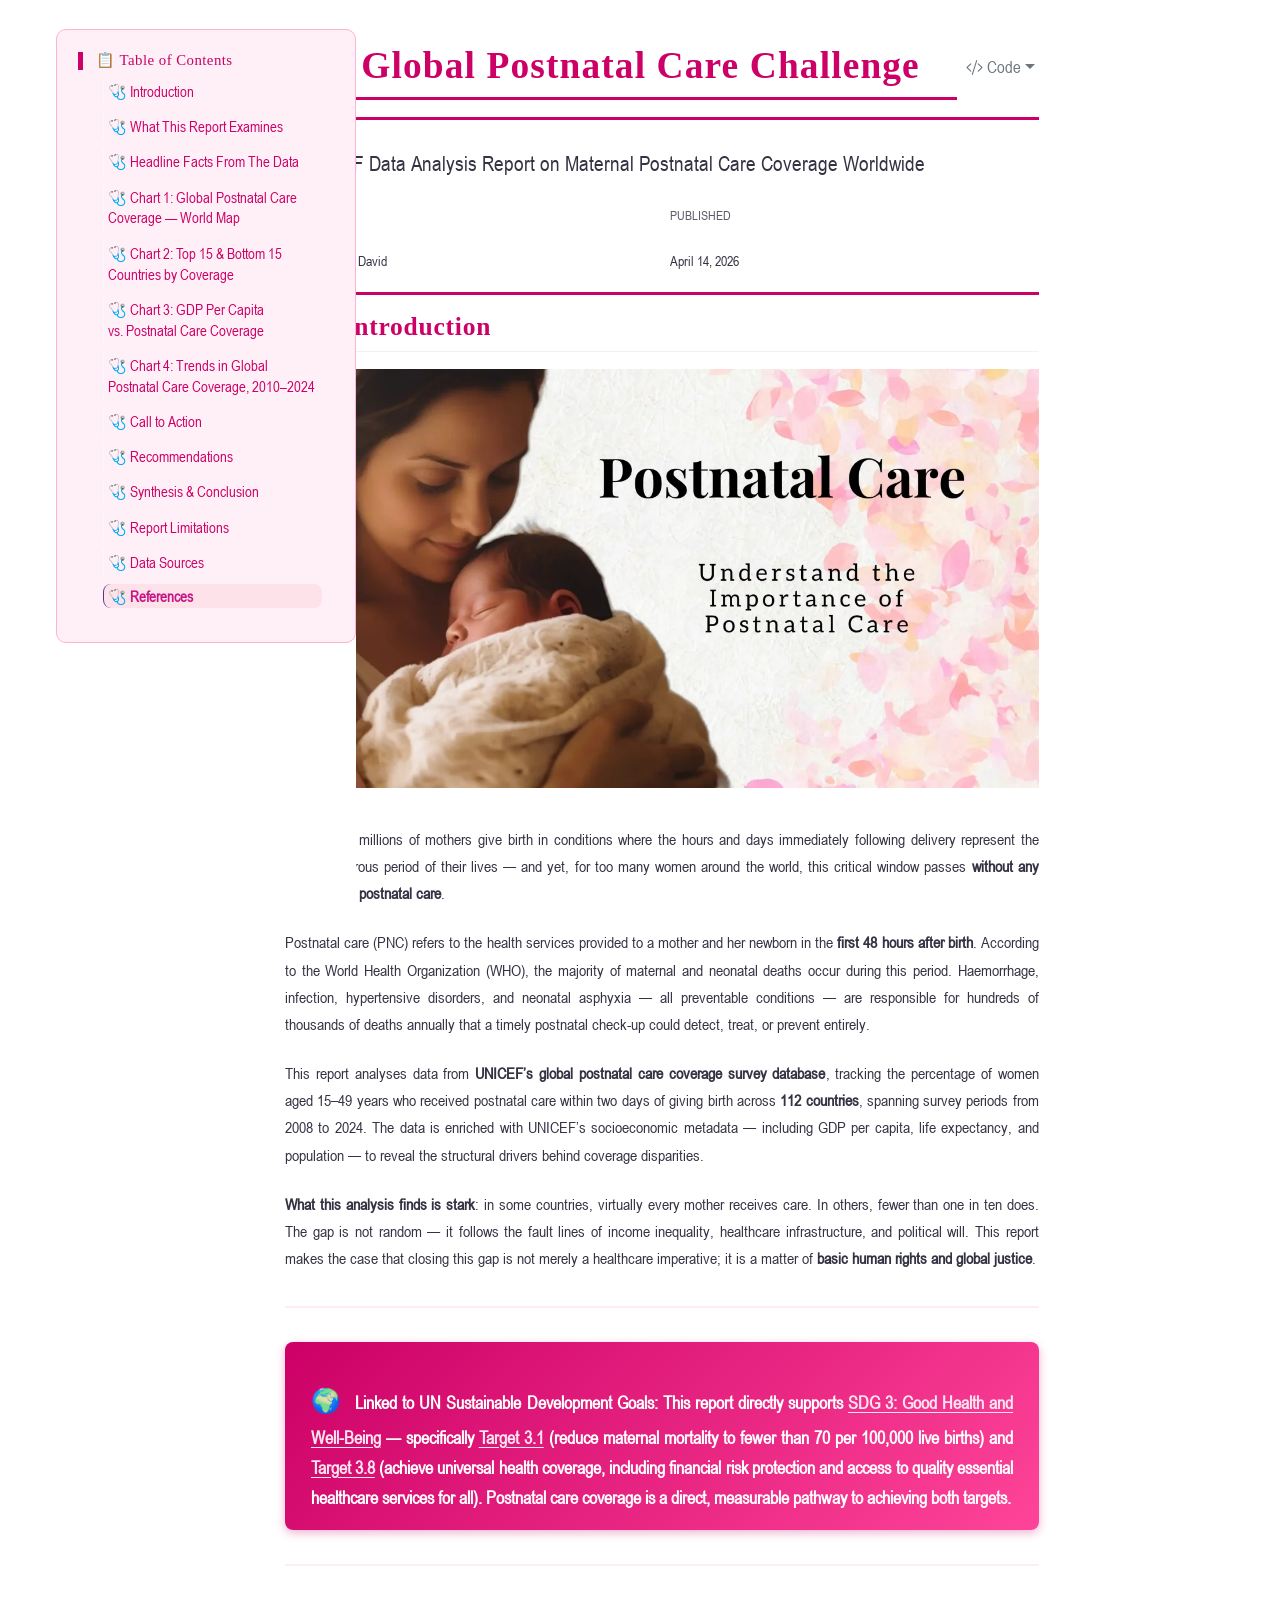
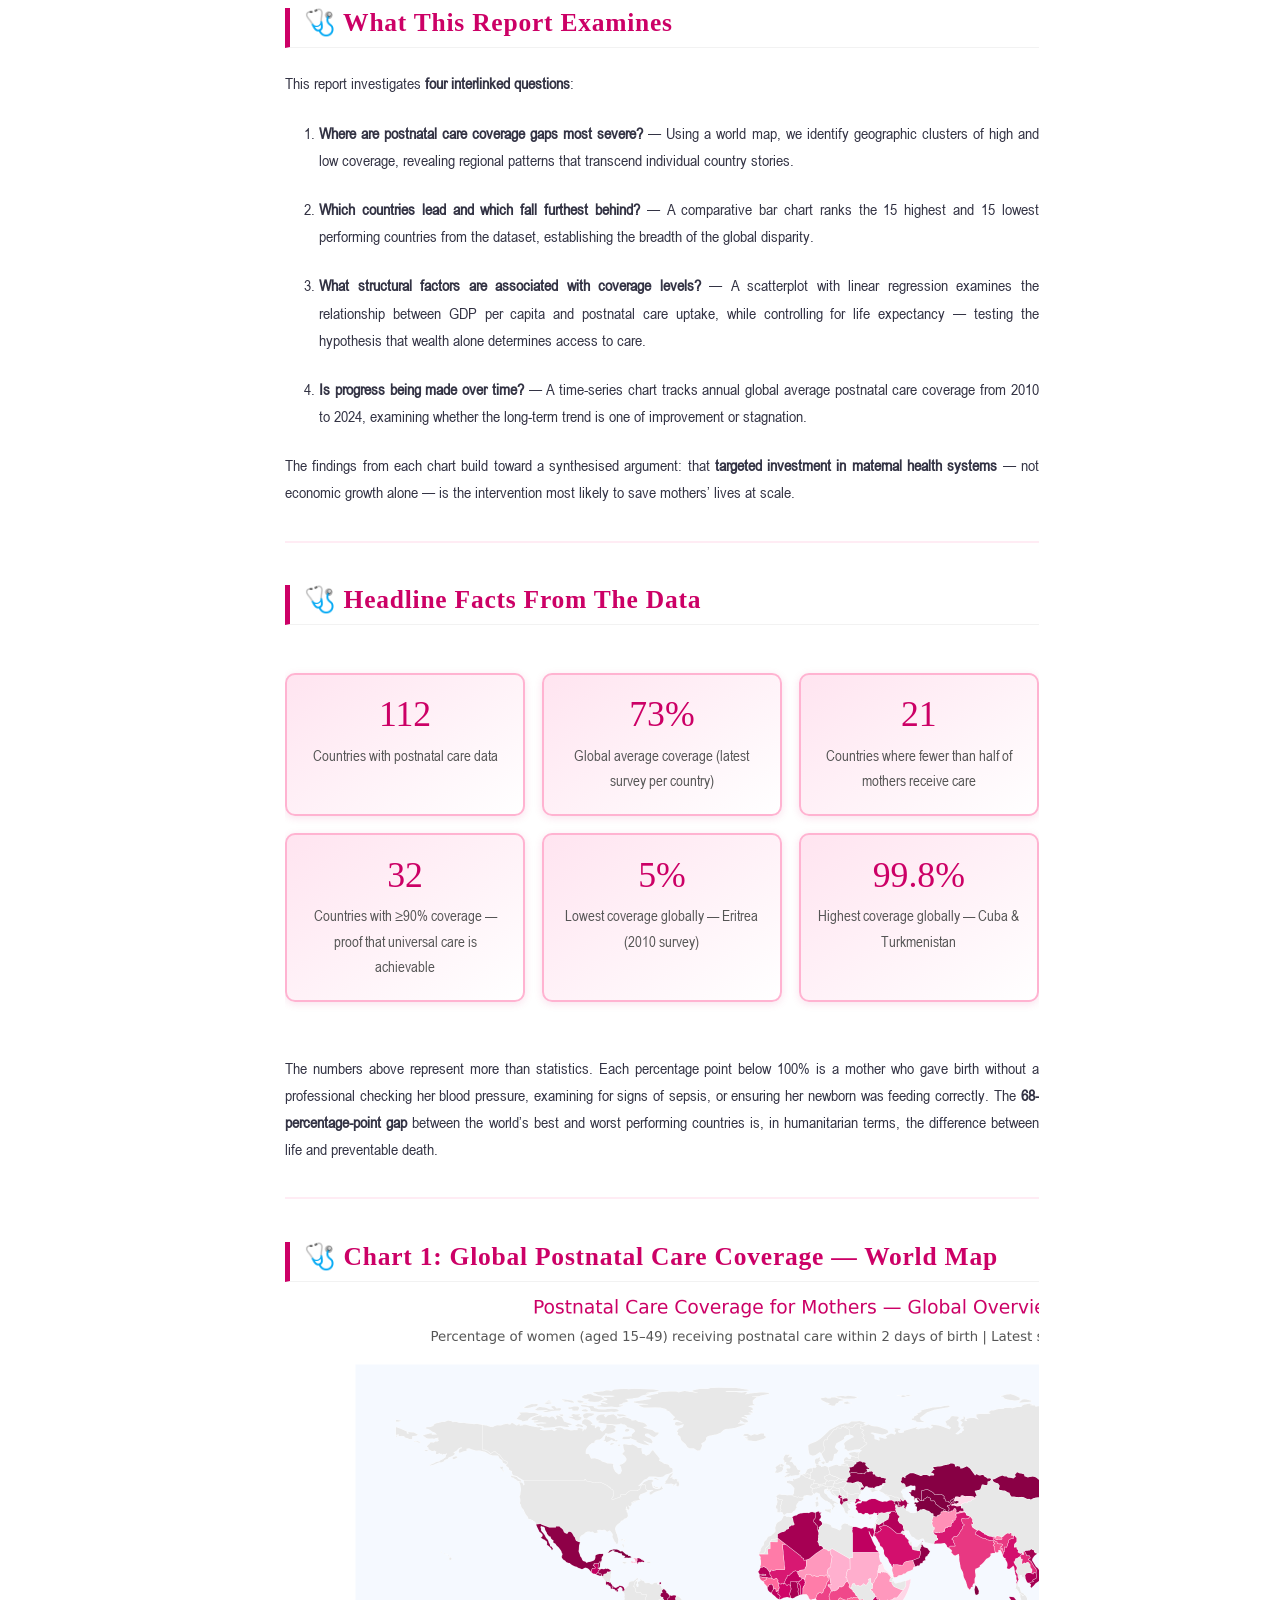
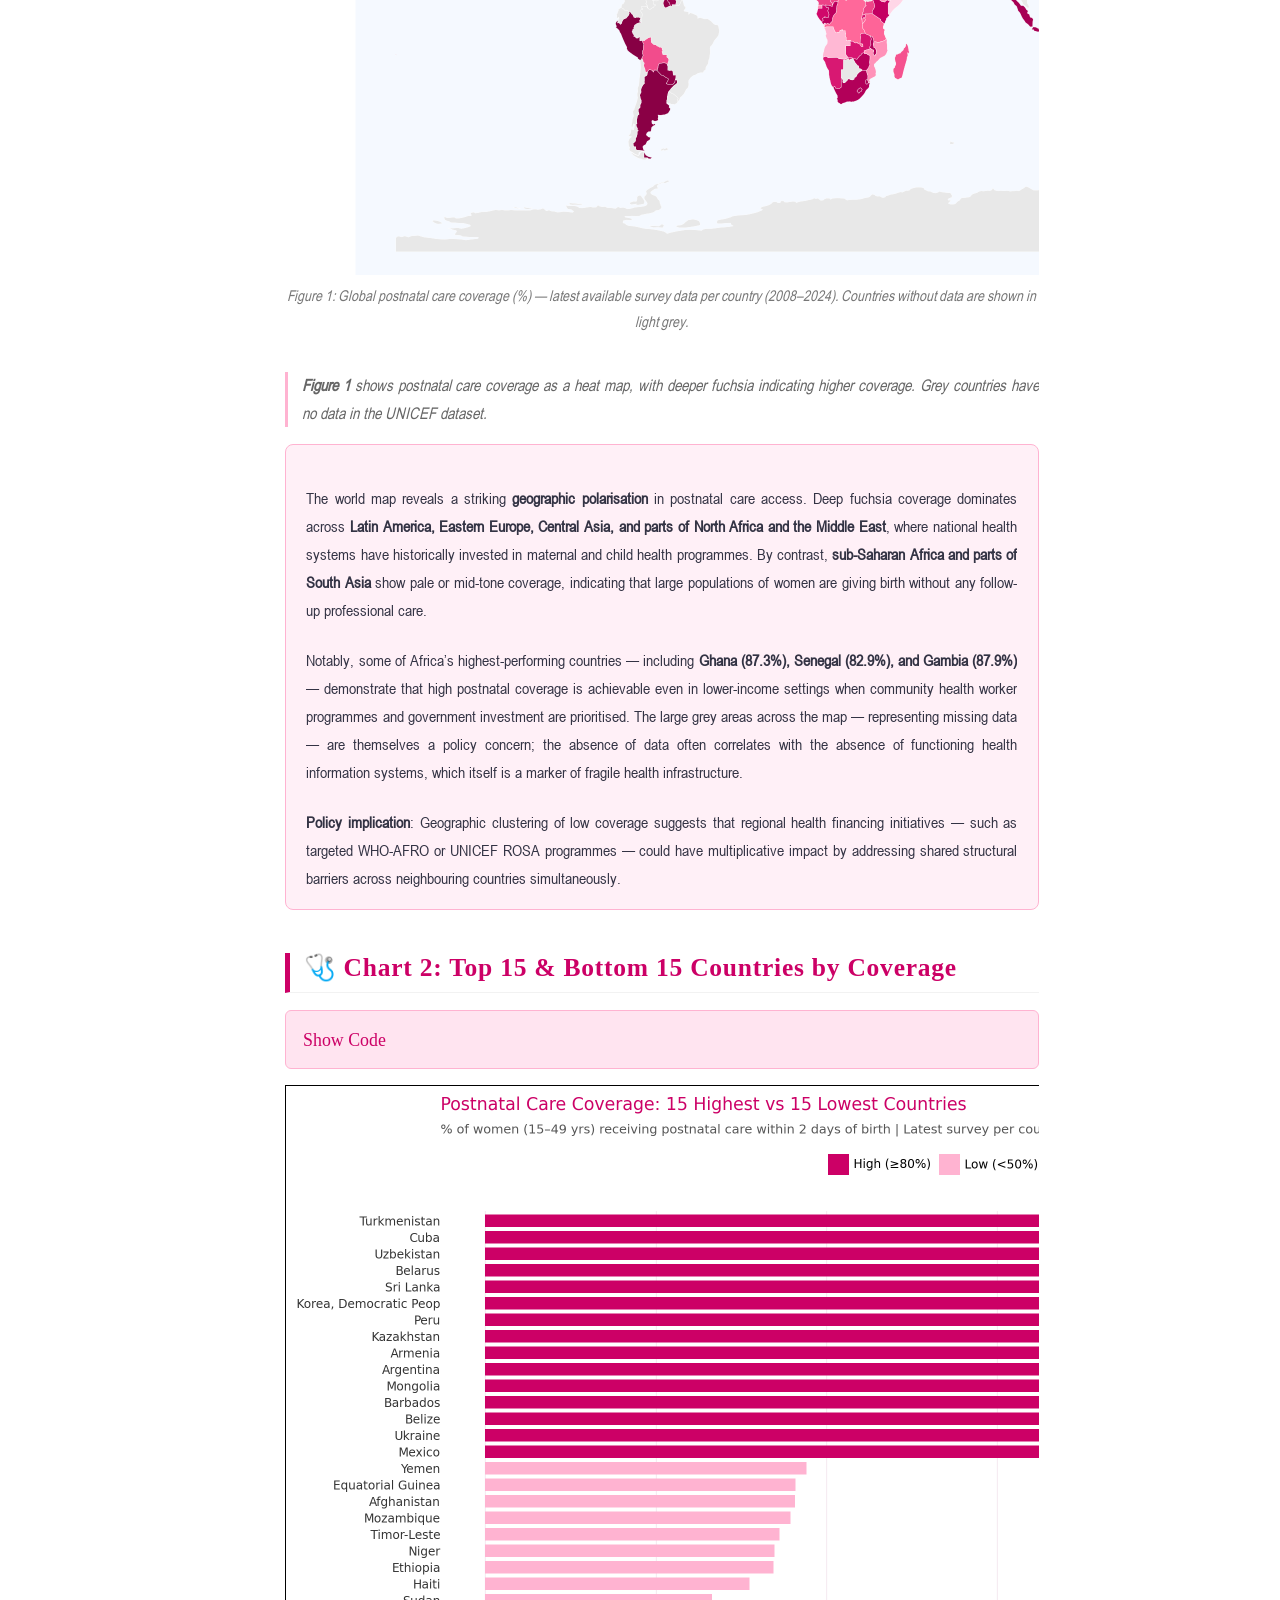
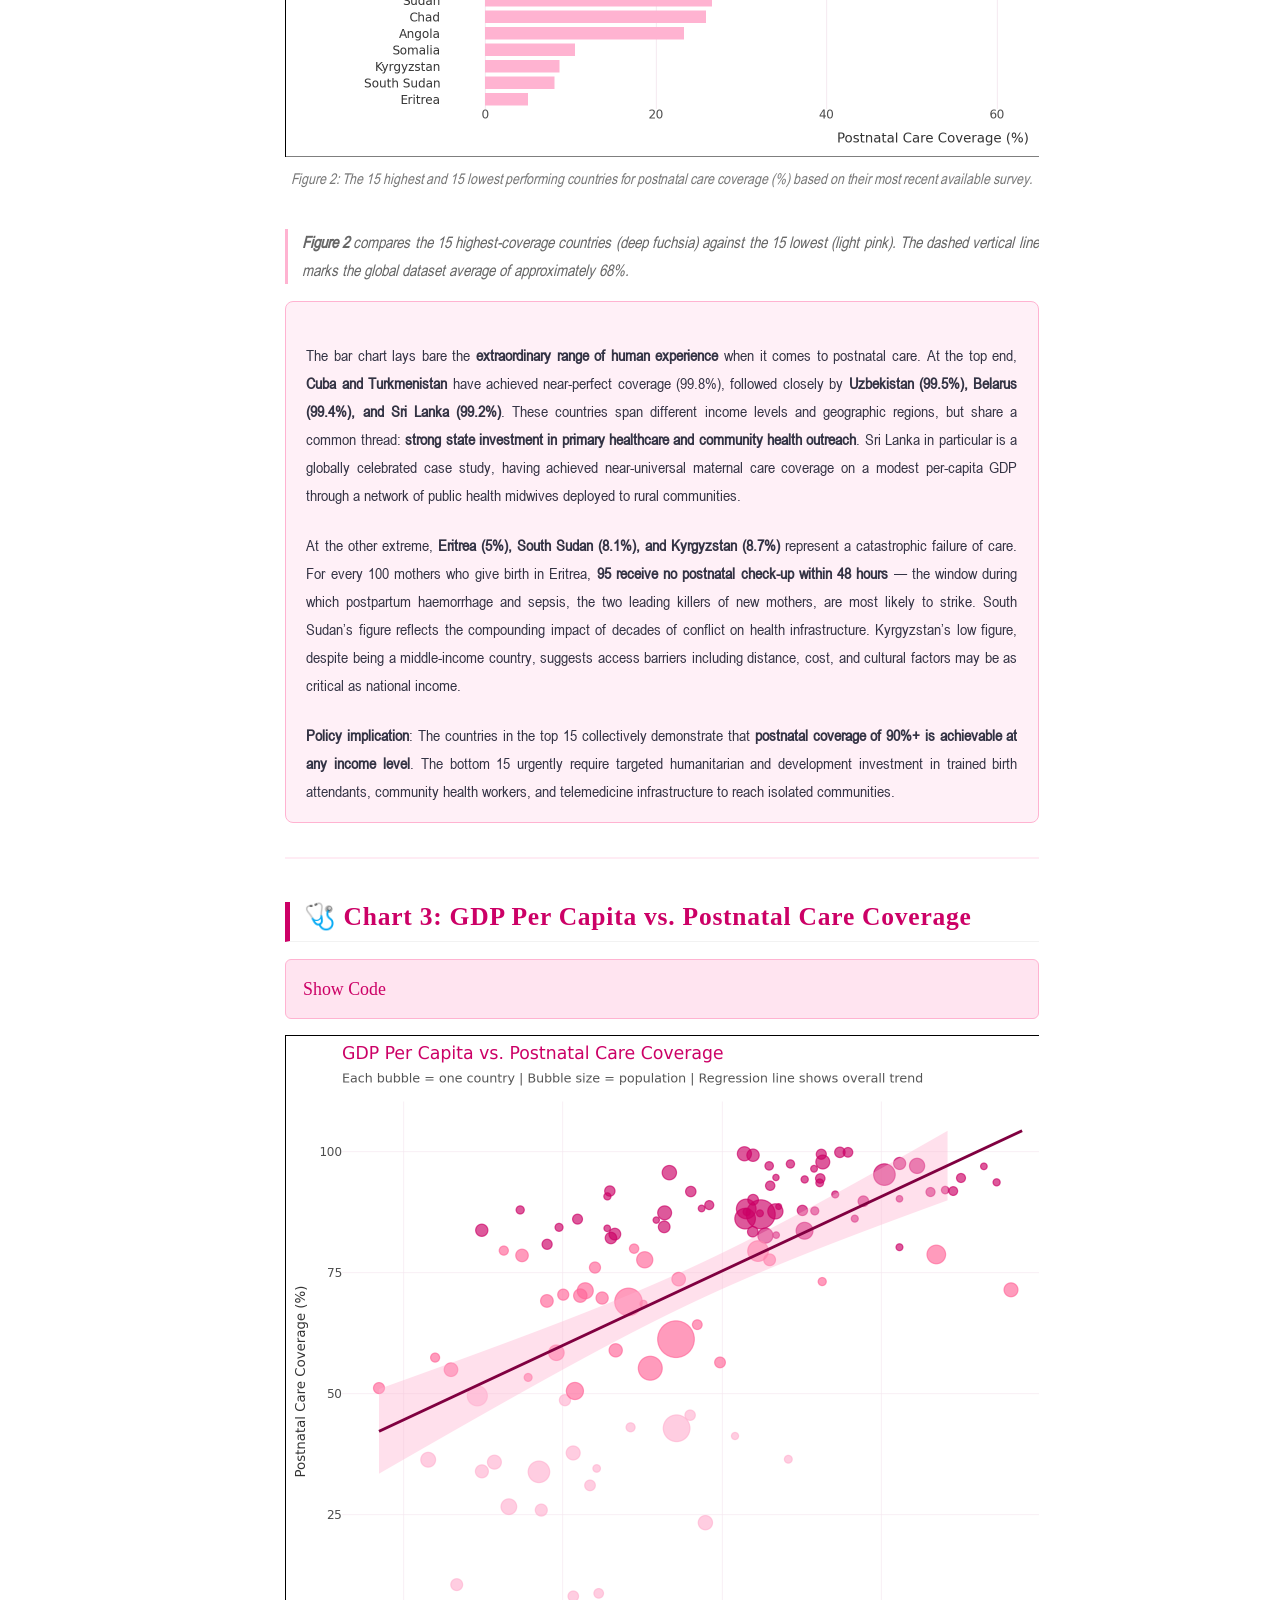
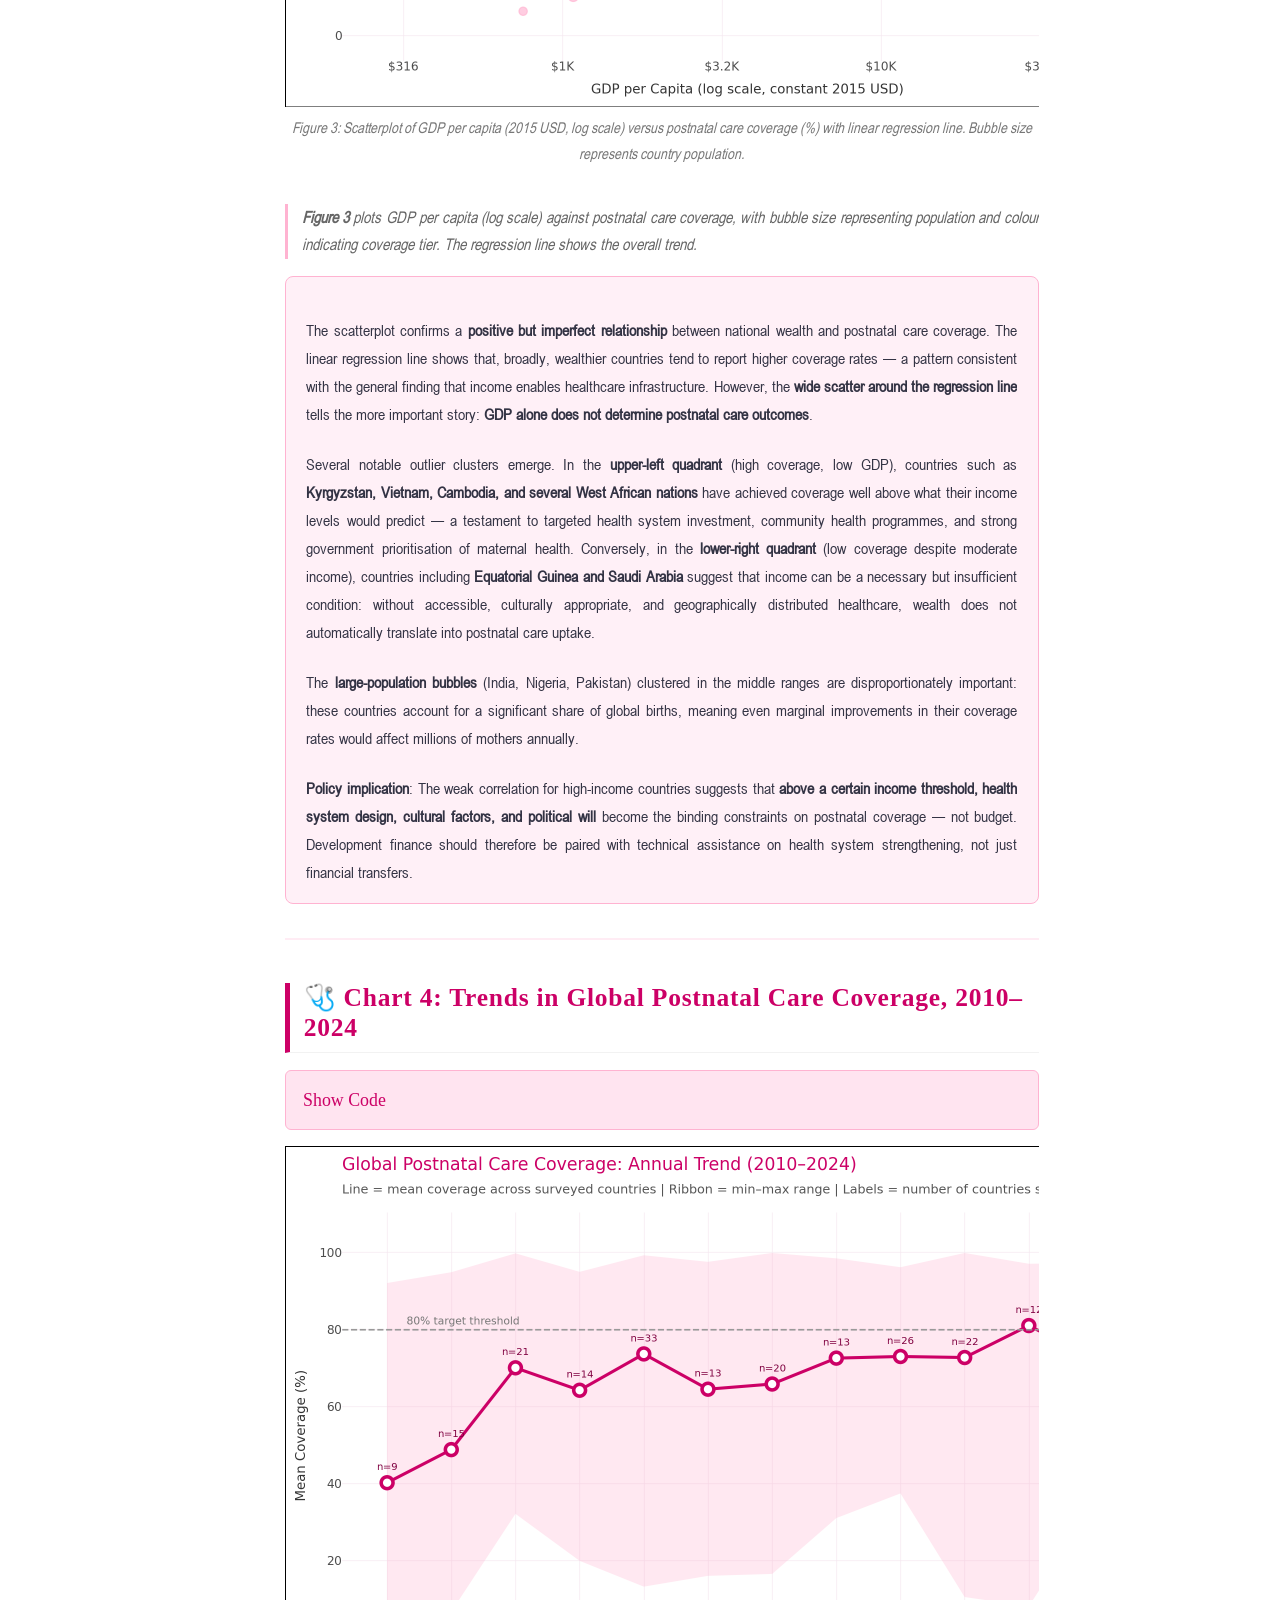
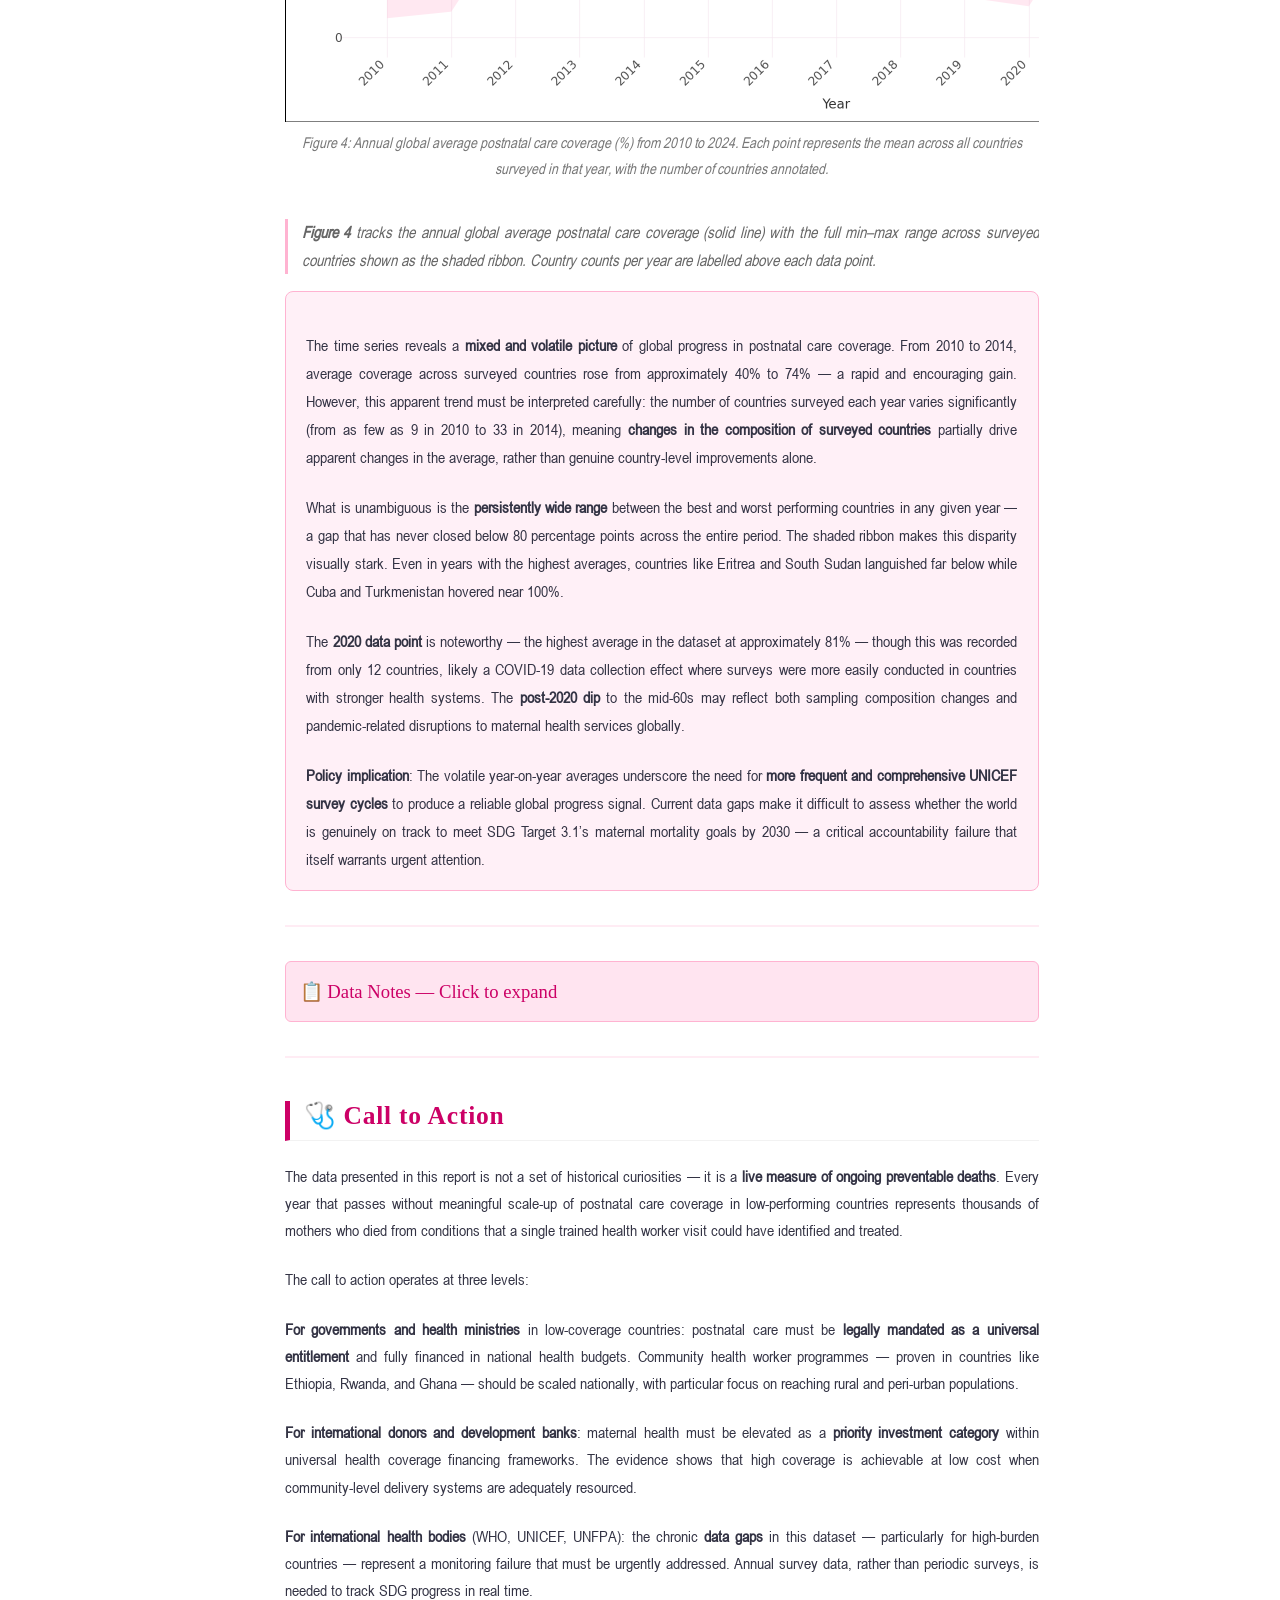
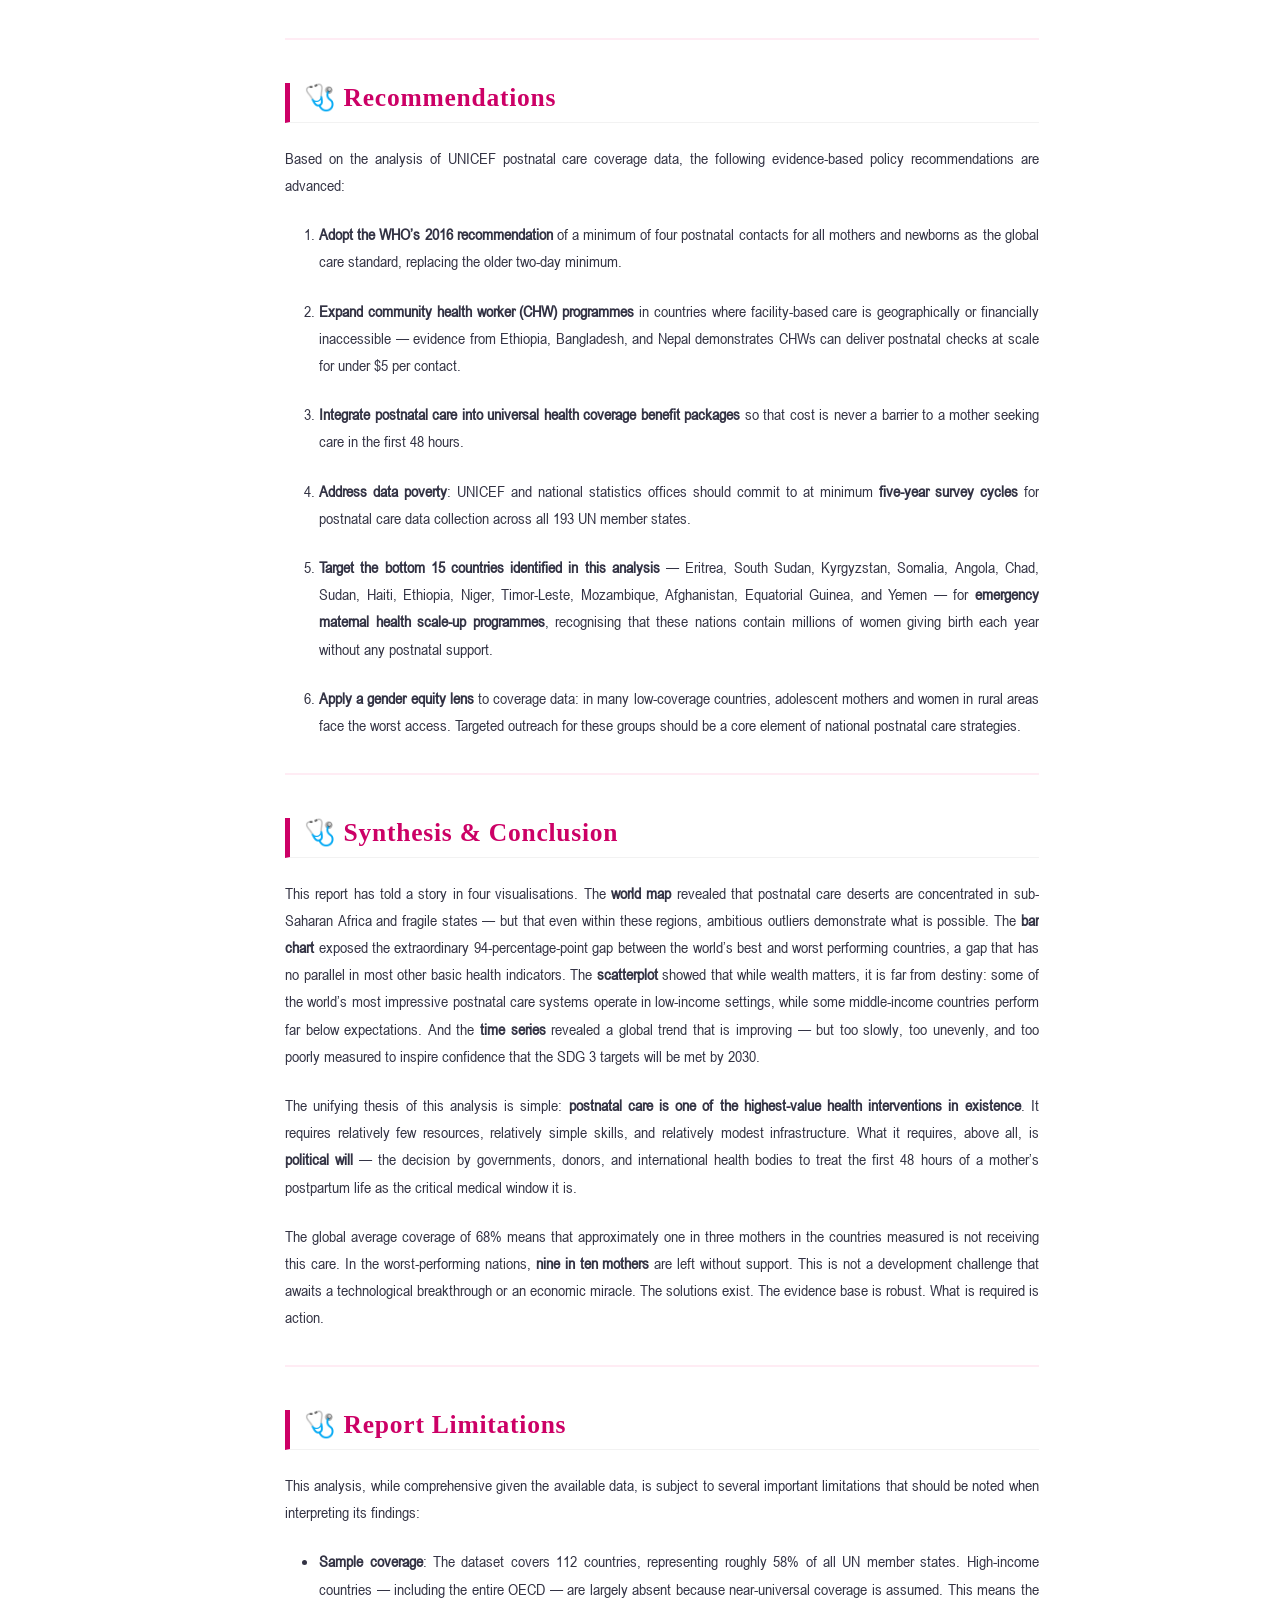
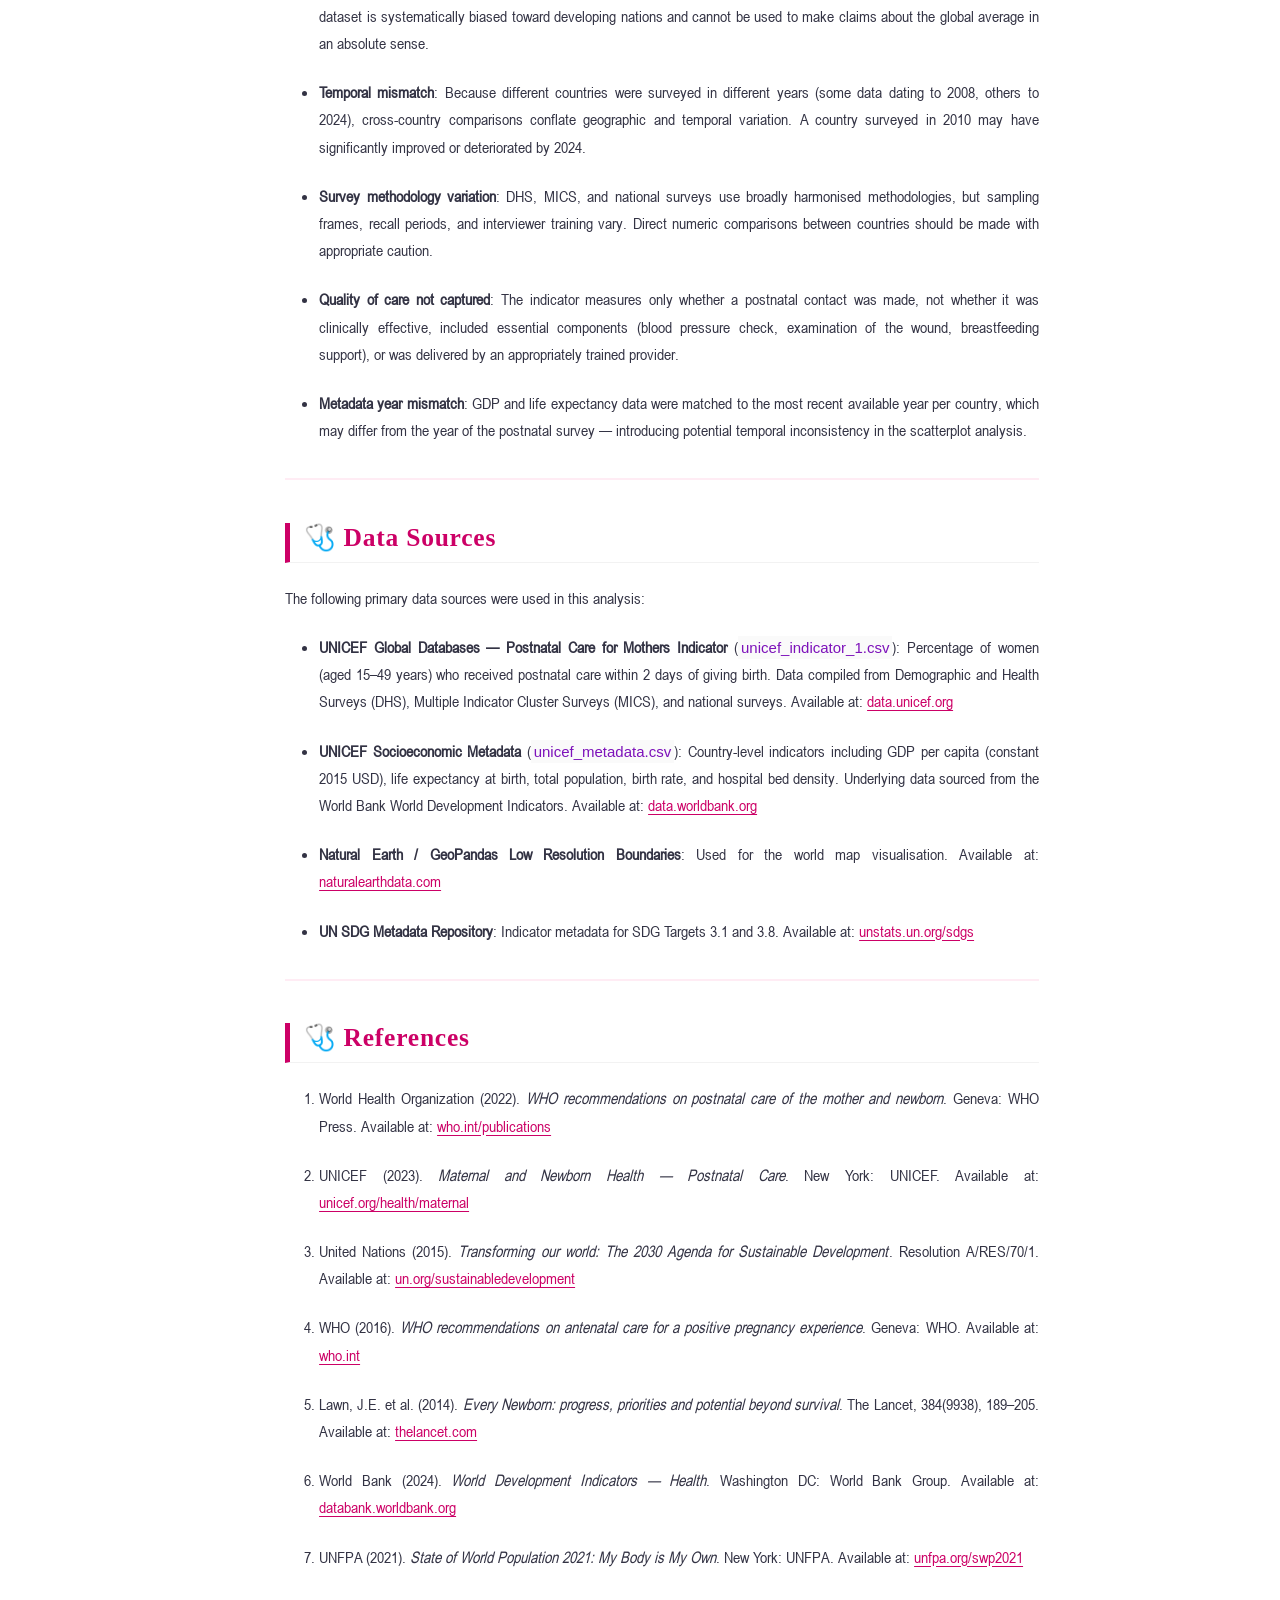
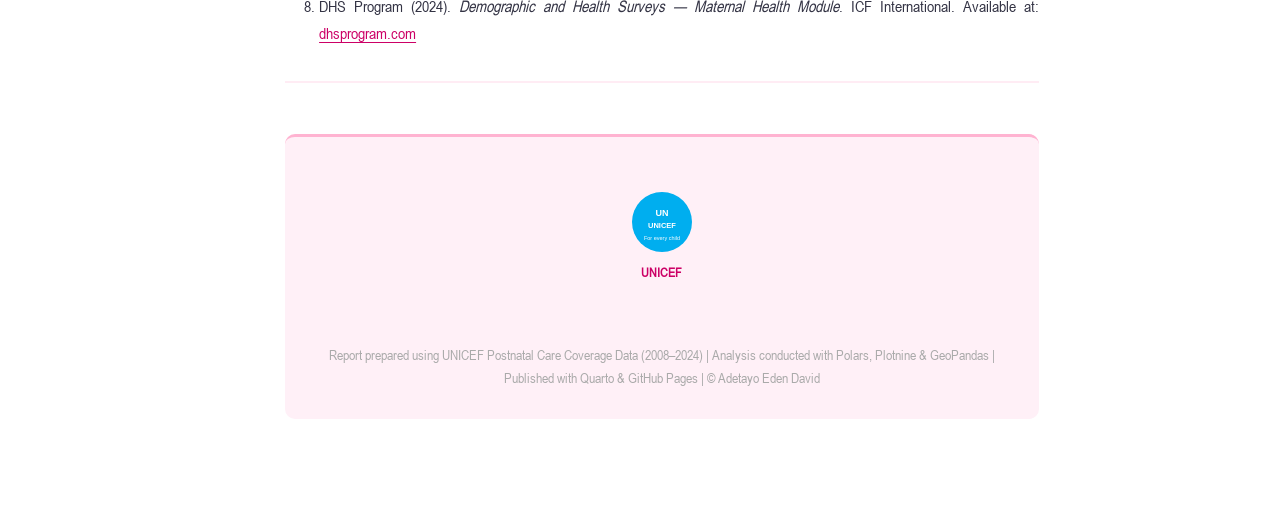
==== docs/index.html @ c19cbaff "Add files via upload" ====
<!DOCTYPE html>
<html xmlns="http://www.w3.org/1999/xhtml" lang="en" xml:lang="en"><head>

<meta charset="utf-8">
<meta name="generator" content="quarto-1.4.553">

<meta name="viewport" content="width=device-width, initial-scale=1.0, user-scalable=yes">

<meta name="author" content="Adetayo Eden David">
<meta name="dcterms.date" content="2026-04-14">

<title>The Global Postnatal Care Challenge</title>
<style>
code{white-space: pre-wrap;}
span.smallcaps{font-variant: small-caps;}
div.columns{display: flex; gap: min(4vw, 1.5em);}
div.column{flex: auto; overflow-x: auto;}
div.hanging-indent{margin-left: 1.5em; text-indent: -1.5em;}
ul.task-list{list-style: none;}
ul.task-list li input[type="checkbox"] {
width: 0.8em;
margin: 0 0.8em 0.2em -1em;  vertical-align: middle;
}

pre > code.sourceCode { white-space: pre; position: relative; }
pre > code.sourceCode > span { line-height: 1.25; }
pre > code.sourceCode > span:empty { height: 1.2em; }
.sourceCode { overflow: visible; }
code.sourceCode > span { color: inherit; text-decoration: inherit; }
div.sourceCode { margin: 1em 0; }
pre.sourceCode { margin: 0; }
@media screen {
div.sourceCode { overflow: auto; }
}
@media print {
pre > code.sourceCode { white-space: pre-wrap; }
pre > code.sourceCode > span { text-indent: -5em; padding-left: 5em; }
}
pre.numberSource code
{ counter-reset: source-line 0; }
pre.numberSource code > span
{ position: relative; left: -4em; counter-increment: source-line; }
pre.numberSource code > span > a:first-child::before
{ content: counter(source-line);
position: relative; left: -1em; text-align: right; vertical-align: baseline;
border: none; display: inline-block;
-webkit-touch-callout: none; -webkit-user-select: none;
-khtml-user-select: none; -moz-user-select: none;
-ms-user-select: none; user-select: none;
padding: 0 4px; width: 4em;
}
pre.numberSource { margin-left: 3em; padding-left: 4px; }
div.sourceCode
{ }
@media screen {
pre > code.sourceCode > span > a:first-child::before { text-decoration: underline; }
}
</style>


<script>/*! jQuery v3.5.1 | (c) JS Foundation and other contributors | jquery.org/license */
!function(e,t){"use strict";"object"==typeof module&&"object"==typeof module.exports?module.exports=e.document?t(e,!0):function(e){if(!e.document)throw new Error("jQuery requires a window with a document");return t(e)}:t(e)}("undefined"!=typeof window?window:this,function(C,e){"use strict";var t=[],r=Object.getPrototypeOf,s=t.slice,g=t.flat?function(e){return t.flat.call(e)}:function(e){return t.concat.apply([],e)},u=t.push,i=t.indexOf,n={},o=n.toString,v=n.hasOwnProperty,a=v.toString,l=a.call(Object),y={},m=function(e){return"function"==typeof e&&"number"!=typeof e.nodeType},x=function(e){return null!=e&&e===e.window},E=C.document,c={type:!0,src:!0,nonce:!0,noModule:!0};function b(e,t,n){var r,i,o=(n=n||E).createElement("script");if(o.text=e,t)for(r in c)(i=t[r]||t.getAttribute&&t.getAttribute(r))&&o.setAttribute(r,i);n.head.appendChild(o).parentNode.removeChild(o)}function w(e){return null==e?e+"":"object"==typeof e||"function"==typeof e?n[o.call(e)]||"object":typeof e}var f="3.5.1",S=function(e,t){return new S.fn.init(e,t)};function p(e){var t=!!e&&"length"in e&&e.length,n=w(e);return!m(e)&&!x(e)&&("array"===n||0===t||"number"==typeof t&&0<t&&t-1 in e)}S.fn=S.prototype={jquery:f,constructor:S,length:0,toArray:function(){return s.call(this)},get:function(e){return null==e?s.call(this):e<0?this[e+this.length]:this[e]},pushStack:function(e){var t=S.merge(this.constructor(),e);return t.prevObject=this,t},each:function(e){return S.each(this,e)},map:function(n){return this.pushStack(S.map(this,function(e,t){return n.call(e,t,e)}))},slice:function(){return this.pushStack(s.apply(this,arguments))},first:function(){return this.eq(0)},last:function(){return this.eq(-1)},even:function(){return this.pushStack(S.grep(this,function(e,t){return(t+1)%2}))},odd:function(){return this.pushStack(S.grep(this,function(e,t){return t%2}))},eq:function(e){var t=this.length,n=+e+(e<0?t:0);return this.pushStack(0<=n&&n<t?[this[n]]:[])},end:function(){return this.prevObject||this.constructor()},push:u,sort:t.sort,splice:t.splice},S.extend=S.fn.extend=function(){var e,t,n,r,i,o,a=arguments[0]||{},s=1,u=arguments.length,l=!1;for("boolean"==typeof a&&(l=a,a=arguments[s]||{},s++),"object"==typeof a||m(a)||(a={}),s===u&&(a=this,s--);s<u;s++)if(null!=(e=arguments[s]))for(t in e)r=e[t],"__proto__"!==t&&a!==r&&(l&&r&&(S.isPlainObject(r)||(i=Array.isArray(r)))?(n=a[t],o=i&&!Array.isArray(n)?[]:i||S.isPlainObject(n)?n:{},i=!1,a[t]=S.extend(l,o,r)):void 0!==r&&(a[t]=r));return a},S.extend({expando:"jQuery"+(f+Math.random()).replace(/\D/g,""),isReady:!0,error:function(e){throw new Error(e)},noop:function(){},isPlainObject:function(e){var t,n;return!(!e||"[object Object]"!==o.call(e))&&(!(t=r(e))||"function"==typeof(n=v.call(t,"constructor")&&t.constructor)&&a.call(n)===l)},isEmptyObject:function(e){var t;for(t in e)return!1;return!0},globalEval:function(e,t,n){b(e,{nonce:t&&t.nonce},n)},each:function(e,t){var n,r=0;if(p(e)){for(n=e.length;r<n;r++)if(!1===t.call(e[r],r,e[r]))break}else for(r in e)if(!1===t.call(e[r],r,e[r]))break;return e},makeArray:function(e,t){var n=t||[];return null!=e&&(p(Object(e))?S.merge(n,"string"==typeof e?[e]:e):u.call(n,e)),n},inArray:function(e,t,n){return null==t?-1:i.call(t,e,n)},merge:function(e,t){for(var n=+t.length,r=0,i=e.length;r<n;r++)e[i++]=t[r];return e.length=i,e},grep:function(e,t,n){for(var r=[],i=0,o=e.length,a=!n;i<o;i++)!t(e[i],i)!==a&&r.push(e[i]);return r},map:function(e,t,n){var r,i,o=0,a=[];if(p(e))for(r=e.length;o<r;o++)null!=(i=t(e[o],o,n))&&a.push(i);else for(o in e)null!=(i=t(e[o],o,n))&&a.push(i);return g(a)},guid:1,support:y}),"function"==typeof Symbol&&(S.fn[Symbol.iterator]=t[Symbol.iterator]),S.each("Boolean Number String Function Array Date RegExp Object Error Symbol".split(" "),function(e,t){n["[object "+t+"]"]=t.toLowerCase()});var d=function(n){var e,d,b,o,i,h,f,g,w,u,l,T,C,a,E,v,s,c,y,S="sizzle"+1*new Date,p=n.document,k=0,r=0,m=ue(),x=ue(),A=ue(),N=ue(),D=function(e,t){return e===t&&(l=!0),0},j={}.hasOwnProperty,t=[],q=t.pop,L=t.push,H=t.push,O=t.slice,P=function(e,t){for(var n=0,r=e.length;n<r;n++)if(e[n]===t)return n;return-1},R="checked|selected|async|autofocus|autoplay|controls|defer|disabled|hidden|ismap|loop|multiple|open|readonly|required|scoped",M="[\\x20\\t\\r\\n\\f]",I="(?:\\\\[\\da-fA-F]{1,6}"+M+"?|\\\\[^\\r\\n\\f]|[\\w-]|[^\0-\\x7f])+",W="\\["+M+"*("+I+")(?:"+M+"*([*^$|!~]?=)"+M+"*(?:'((?:\\\\.|[^\\\\'])*)'|\"((?:\\\\.|[^\\\\\"])*)\"|("+I+"))|)"+M+"*\\]",F=":("+I+")(?:\\((('((?:\\\\.|[^\\\\'])*)'|\"((?:\\\\.|[^\\\\\"])*)\")|((?:\\\\.|[^\\\\()[\\]]|"+W+")*)|.*)\\)|)",B=new RegExp(M+"+","g"),$=new RegExp("^"+M+"+|((?:^|[^\\\\])(?:\\\\.)*)"+M+"+$","g"),_=new RegExp("^"+M+"*,"+M+"*"),z=new RegExp("^"+M+"*([>+~]|"+M+")"+M+"*"),U=new RegExp(M+"|>"),X=new RegExp(F),V=new RegExp("^"+I+"$"),G={ID:new RegExp("^#("+I+")"),CLASS:new RegExp("^\\.("+I+")"),TAG:new RegExp("^("+I+"|[*])"),ATTR:new RegExp("^"+W),PSEUDO:new RegExp("^"+F),CHILD:new RegExp("^:(only|first|last|nth|nth-last)-(child|of-type)(?:\\("+M+"*(even|odd|(([+-]|)(\\d*)n|)"+M+"*(?:([+-]|)"+M+"*(\\d+)|))"+M+"*\\)|)","i"),bool:new RegExp("^(?:"+R+")$","i"),needsContext:new RegExp("^"+M+"*[>+~]|:(even|odd|eq|gt|lt|nth|first|last)(?:\\("+M+"*((?:-\\d)?\\d*)"+M+"*\\)|)(?=[^-]|$)","i")},Y=/HTML$/i,Q=/^(?:input|select|textarea|button)$/i,J=/^h\d$/i,K=/^[^{]+\{\s*\[native \w/,Z=/^(?:#([\w-]+)|(\w+)|\.([\w-]+))$/,ee=/[+~]/,te=new RegExp("\\\\[\\da-fA-F]{1,6}"+M+"?|\\\\([^\\r\\n\\f])","g"),ne=function(e,t){var n="0x"+e.slice(1)-65536;return t||(n<0?String.fromCharCode(n+65536):String.fromCharCode(n>>10|55296,1023&n|56320))},re=/([\0-\x1f\x7f]|^-?\d)|^-$|[^\0-\x1f\x7f-\uFFFF\w-]/g,ie=function(e,t){return t?"\0"===e?"\ufffd":e.slice(0,-1)+"\\"+e.charCodeAt(e.length-1).toString(16)+" ":"\\"+e},oe=function(){T()},ae=be(function(e){return!0===e.disabled&&"fieldset"===e.nodeName.toLowerCase()},{dir:"parentNode",next:"legend"});try{H.apply(t=O.call(p.childNodes),p.childNodes),t[p.childNodes.length].nodeType}catch(e){H={apply:t.length?function(e,t){L.apply(e,O.call(t))}:function(e,t){var n=e.length,r=0;while(e[n++]=t[r++]);e.length=n-1}}}function se(t,e,n,r){var i,o,a,s,u,l,c,f=e&&e.ownerDocument,p=e?e.nodeType:9;if(n=n||[],"string"!=typeof t||!t||1!==p&&9!==p&&11!==p)return n;if(!r&&(T(e),e=e||C,E)){if(11!==p&&(u=Z.exec(t)))if(i=u[1]){if(9===p){if(!(a=e.getElementById(i)))return n;if(a.id===i)return n.push(a),n}else if(f&&(a=f.getElementById(i))&&y(e,a)&&a.id===i)return n.push(a),n}else{if(u[2])return H.apply(n,e.getElementsByTagName(t)),n;if((i=u[3])&&d.getElementsByClassName&&e.getElementsByClassName)return H.apply(n,e.getElementsByClassName(i)),n}if(d.qsa&&!N[t+" "]&&(!v||!v.test(t))&&(1!==p||"object"!==e.nodeName.toLowerCase())){if(c=t,f=e,1===p&&(U.test(t)||z.test(t))){(f=ee.test(t)&&ye(e.parentNode)||e)===e&&d.scope||((s=e.getAttribute("id"))?s=s.replace(re,ie):e.setAttribute("id",s=S)),o=(l=h(t)).length;while(o--)l[o]=(s?"#"+s:":scope")+" "+xe(l[o]);c=l.join(",")}try{return H.apply(n,f.querySelectorAll(c)),n}catch(e){N(t,!0)}finally{s===S&&e.removeAttribute("id")}}}return g(t.replace($,"$1"),e,n,r)}function ue(){var r=[];return function e(t,n){return r.push(t+" ")>b.cacheLength&&delete e[r.shift()],e[t+" "]=n}}function le(e){return e[S]=!0,e}function ce(e){var t=C.createElement("fieldset");try{return!!e(t)}catch(e){return!1}finally{t.parentNode&&t.parentNode.removeChild(t),t=null}}function fe(e,t){var n=e.split("|"),r=n.length;while(r--)b.attrHandle[n[r]]=t}function pe(e,t){var n=t&&e,r=n&&1===e.nodeType&&1===t.nodeType&&e.sourceIndex-t.sourceIndex;if(r)return r;if(n)while(n=n.nextSibling)if(n===t)return-1;return e?1:-1}function de(t){return function(e){return"input"===e.nodeName.toLowerCase()&&e.type===t}}function he(n){return function(e){var t=e.nodeName.toLowerCase();return("input"===t||"button"===t)&&e.type===n}}function ge(t){return function(e){return"form"in e?e.parentNode&&!1===e.disabled?"label"in e?"label"in e.parentNode?e.parentNode.disabled===t:e.disabled===t:e.isDisabled===t||e.isDisabled!==!t&&ae(e)===t:e.disabled===t:"label"in e&&e.disabled===t}}function ve(a){return le(function(o){return o=+o,le(function(e,t){var n,r=a([],e.length,o),i=r.length;while(i--)e[n=r[i]]&&(e[n]=!(t[n]=e[n]))})})}function ye(e){return e&&"undefined"!=typeof e.getElementsByTagName&&e}for(e in d=se.support={},i=se.isXML=function(e){var t=e.namespaceURI,n=(e.ownerDocument||e).documentElement;return!Y.test(t||n&&n.nodeName||"HTML")},T=se.setDocument=function(e){var t,n,r=e?e.ownerDocument||e:p;return r!=C&&9===r.nodeType&&r.documentElement&&(a=(C=r).documentElement,E=!i(C),p!=C&&(n=C.defaultView)&&n.top!==n&&(n.addEventListener?n.addEventListener("unload",oe,!1):n.attachEvent&&n.attachEvent("onunload",oe)),d.scope=ce(function(e){return a.appendChild(e).appendChild(C.createElement("div")),"undefined"!=typeof e.querySelectorAll&&!e.querySelectorAll(":scope fieldset div").length}),d.attributes=ce(function(e){return e.className="i",!e.getAttribute("className")}),d.getElementsByTagName=ce(function(e){return e.appendChild(C.createComment("")),!e.getElementsByTagName("*").length}),d.getElementsByClassName=K.test(C.getElementsByClassName),d.getById=ce(function(e){return a.appendChild(e).id=S,!C.getElementsByName||!C.getElementsByName(S).length}),d.getById?(b.filter.ID=function(e){var t=e.replace(te,ne);return function(e){return e.getAttribute("id")===t}},b.find.ID=function(e,t){if("undefined"!=typeof t.getElementById&&E){var n=t.getElementById(e);return n?[n]:[]}}):(b.filter.ID=function(e){var n=e.replace(te,ne);return function(e){var t="undefined"!=typeof e.getAttributeNode&&e.getAttributeNode("id");return t&&t.value===n}},b.find.ID=function(e,t){if("undefined"!=typeof t.getElementById&&E){var n,r,i,o=t.getElementById(e);if(o){if((n=o.getAttributeNode("id"))&&n.value===e)return[o];i=t.getElementsByName(e),r=0;while(o=i[r++])if((n=o.getAttributeNode("id"))&&n.value===e)return[o]}return[]}}),b.find.TAG=d.getElementsByTagName?function(e,t){return"undefined"!=typeof t.getElementsByTagName?t.getElementsByTagName(e):d.qsa?t.querySelectorAll(e):void 0}:function(e,t){var n,r=[],i=0,o=t.getElementsByTagName(e);if("*"===e){while(n=o[i++])1===n.nodeType&&r.push(n);return r}return o},b.find.CLASS=d.getElementsByClassName&&function(e,t){if("undefined"!=typeof t.getElementsByClassName&&E)return t.getElementsByClassName(e)},s=[],v=[],(d.qsa=K.test(C.querySelectorAll))&&(ce(function(e){var t;a.appendChild(e).innerHTML="<a id='"+S+"'></a><select id='"+S+"-\r\\' msallowcapture=''><option selected=''></option></select>",e.querySelectorAll("[msallowcapture^='']").length&&v.push("[*^$]="+M+"*(?:''|\"\")"),e.querySelectorAll("[selected]").length||v.push("\\["+M+"*(?:value|"+R+")"),e.querySelectorAll("[id~="+S+"-]").length||v.push("~="),(t=C.createElement("input")).setAttribute("name",""),e.appendChild(t),e.querySelectorAll("[name='']").length||v.push("\\["+M+"*name"+M+"*="+M+"*(?:''|\"\")"),e.querySelectorAll(":checked").length||v.push(":checked"),e.querySelectorAll("a#"+S+"+*").length||v.push(".#.+[+~]"),e.querySelectorAll("\\\f"),v.push("[\\r\\n\\f]")}),ce(function(e){e.innerHTML="<a href='' disabled='disabled'></a><select disabled='disabled'><option/></select>";var t=C.createElement("input");t.setAttribute("type","hidden"),e.appendChild(t).setAttribute("name","D"),e.querySelectorAll("[name=d]").length&&v.push("name"+M+"*[*^$|!~]?="),2!==e.querySelectorAll(":enabled").length&&v.push(":enabled",":disabled"),a.appendChild(e).disabled=!0,2!==e.querySelectorAll(":disabled").length&&v.push(":enabled",":disabled"),e.querySelectorAll("*,:x"),v.push(",.*:")})),(d.matchesSelector=K.test(c=a.matches||a.webkitMatchesSelector||a.mozMatchesSelector||a.oMatchesSelector||a.msMatchesSelector))&&ce(function(e){d.disconnectedMatch=c.call(e,"*"),c.call(e,"[s!='']:x"),s.push("!=",F)}),v=v.length&&new RegExp(v.join("|")),s=s.length&&new RegExp(s.join("|")),t=K.test(a.compareDocumentPosition),y=t||K.test(a.contains)?function(e,t){var n=9===e.nodeType?e.documentElement:e,r=t&&t.parentNode;return e===r||!(!r||1!==r.nodeType||!(n.contains?n.contains(r):e.compareDocumentPosition&&16&e.compareDocumentPosition(r)))}:function(e,t){if(t)while(t=t.parentNode)if(t===e)return!0;return!1},D=t?function(e,t){if(e===t)return l=!0,0;var n=!e.compareDocumentPosition-!t.compareDocumentPosition;return n||(1&(n=(e.ownerDocument||e)==(t.ownerDocument||t)?e.compareDocumentPosition(t):1)||!d.sortDetached&&t.compareDocumentPosition(e)===n?e==C||e.ownerDocument==p&&y(p,e)?-1:t==C||t.ownerDocument==p&&y(p,t)?1:u?P(u,e)-P(u,t):0:4&n?-1:1)}:function(e,t){if(e===t)return l=!0,0;var n,r=0,i=e.parentNode,o=t.parentNode,a=[e],s=[t];if(!i||!o)return e==C?-1:t==C?1:i?-1:o?1:u?P(u,e)-P(u,t):0;if(i===o)return pe(e,t);n=e;while(n=n.parentNode)a.unshift(n);n=t;while(n=n.parentNode)s.unshift(n);while(a[r]===s[r])r++;return r?pe(a[r],s[r]):a[r]==p?-1:s[r]==p?1:0}),C},se.matches=function(e,t){return se(e,null,null,t)},se.matchesSelector=function(e,t){if(T(e),d.matchesSelector&&E&&!N[t+" "]&&(!s||!s.test(t))&&(!v||!v.test(t)))try{var n=c.call(e,t);if(n||d.disconnectedMatch||e.document&&11!==e.document.nodeType)return n}catch(e){N(t,!0)}return 0<se(t,C,null,[e]).length},se.contains=function(e,t){return(e.ownerDocument||e)!=C&&T(e),y(e,t)},se.attr=function(e,t){(e.ownerDocument||e)!=C&&T(e);var n=b.attrHandle[t.toLowerCase()],r=n&&j.call(b.attrHandle,t.toLowerCase())?n(e,t,!E):void 0;return void 0!==r?r:d.attributes||!E?e.getAttribute(t):(r=e.getAttributeNode(t))&&r.specified?r.value:null},se.escape=function(e){return(e+"").replace(re,ie)},se.error=function(e){throw new Error("Syntax error, unrecognized expression: "+e)},se.uniqueSort=function(e){var t,n=[],r=0,i=0;if(l=!d.detectDuplicates,u=!d.sortStable&&e.slice(0),e.sort(D),l){while(t=e[i++])t===e[i]&&(r=n.push(i));while(r--)e.splice(n[r],1)}return u=null,e},o=se.getText=function(e){var t,n="",r=0,i=e.nodeType;if(i){if(1===i||9===i||11===i){if("string"==typeof e.textContent)return e.textContent;for(e=e.firstChild;e;e=e.nextSibling)n+=o(e)}else if(3===i||4===i)return e.nodeValue}else while(t=e[r++])n+=o(t);return n},(b=se.selectors={cacheLength:50,createPseudo:le,match:G,attrHandle:{},find:{},relative:{">":{dir:"parentNode",first:!0}," ":{dir:"parentNode"},"+":{dir:"previousSibling",first:!0},"~":{dir:"previousSibling"}},preFilter:{ATTR:function(e){return e[1]=e[1].replace(te,ne),e[3]=(e[3]||e[4]||e[5]||"").replace(te,ne),"~="===e[2]&&(e[3]=" "+e[3]+" "),e.slice(0,4)},CHILD:function(e){return e[1]=e[1].toLowerCase(),"nth"===e[1].slice(0,3)?(e[3]||se.error(e[0]),e[4]=+(e[4]?e[5]+(e[6]||1):2*("even"===e[3]||"odd"===e[3])),e[5]=+(e[7]+e[8]||"odd"===e[3])):e[3]&&se.error(e[0]),e},PSEUDO:function(e){var t,n=!e[6]&&e[2];return G.CHILD.test(e[0])?null:(e[3]?e[2]=e[4]||e[5]||"":n&&X.test(n)&&(t=h(n,!0))&&(t=n.indexOf(")",n.length-t)-n.length)&&(e[0]=e[0].slice(0,t),e[2]=n.slice(0,t)),e.slice(0,3))}},filter:{TAG:function(e){var t=e.replace(te,ne).toLowerCase();return"*"===e?function(){return!0}:function(e){return e.nodeName&&e.nodeName.toLowerCase()===t}},CLASS:function(e){var t=m[e+" "];return t||(t=new RegExp("(^|"+M+")"+e+"("+M+"|$)"))&&m(e,function(e){return t.test("string"==typeof e.className&&e.className||"undefined"!=typeof e.getAttribute&&e.getAttribute("class")||"")})},ATTR:function(n,r,i){return function(e){var t=se.attr(e,n);return null==t?"!="===r:!r||(t+="","="===r?t===i:"!="===r?t!==i:"^="===r?i&&0===t.indexOf(i):"*="===r?i&&-1<t.indexOf(i):"$="===r?i&&t.slice(-i.length)===i:"~="===r?-1<(" "+t.replace(B," ")+" ").indexOf(i):"|="===r&&(t===i||t.slice(0,i.length+1)===i+"-"))}},CHILD:function(h,e,t,g,v){var y="nth"!==h.slice(0,3),m="last"!==h.slice(-4),x="of-type"===e;return 1===g&&0===v?function(e){return!!e.parentNode}:function(e,t,n){var r,i,o,a,s,u,l=y!==m?"nextSibling":"previousSibling",c=e.parentNode,f=x&&e.nodeName.toLowerCase(),p=!n&&!x,d=!1;if(c){if(y){while(l){a=e;while(a=a[l])if(x?a.nodeName.toLowerCase()===f:1===a.nodeType)return!1;u=l="only"===h&&!u&&"nextSibling"}return!0}if(u=[m?c.firstChild:c.lastChild],m&&p){d=(s=(r=(i=(o=(a=c)[S]||(a[S]={}))[a.uniqueID]||(o[a.uniqueID]={}))[h]||[])[0]===k&&r[1])&&r[2],a=s&&c.childNodes[s];while(a=++s&&a&&a[l]||(d=s=0)||u.pop())if(1===a.nodeType&&++d&&a===e){i[h]=[k,s,d];break}}else if(p&&(d=s=(r=(i=(o=(a=e)[S]||(a[S]={}))[a.uniqueID]||(o[a.uniqueID]={}))[h]||[])[0]===k&&r[1]),!1===d)while(a=++s&&a&&a[l]||(d=s=0)||u.pop())if((x?a.nodeName.toLowerCase()===f:1===a.nodeType)&&++d&&(p&&((i=(o=a[S]||(a[S]={}))[a.uniqueID]||(o[a.uniqueID]={}))[h]=[k,d]),a===e))break;return(d-=v)===g||d%g==0&&0<=d/g}}},PSEUDO:function(e,o){var t,a=b.pseudos[e]||b.setFilters[e.toLowerCase()]||se.error("unsupported pseudo: "+e);return a[S]?a(o):1<a.length?(t=[e,e,"",o],b.setFilters.hasOwnProperty(e.toLowerCase())?le(function(e,t){var n,r=a(e,o),i=r.length;while(i--)e[n=P(e,r[i])]=!(t[n]=r[i])}):function(e){return a(e,0,t)}):a}},pseudos:{not:le(function(e){var r=[],i=[],s=f(e.replace($,"$1"));return s[S]?le(function(e,t,n,r){var i,o=s(e,null,r,[]),a=e.length;while(a--)(i=o[a])&&(e[a]=!(t[a]=i))}):function(e,t,n){return r[0]=e,s(r,null,n,i),r[0]=null,!i.pop()}}),has:le(function(t){return function(e){return 0<se(t,e).length}}),contains:le(function(t){return t=t.replace(te,ne),function(e){return-1<(e.textContent||o(e)).indexOf(t)}}),lang:le(function(n){return V.test(n||"")||se.error("unsupported lang: "+n),n=n.replace(te,ne).toLowerCase(),function(e){var t;do{if(t=E?e.lang:e.getAttribute("xml:lang")||e.getAttribute("lang"))return(t=t.toLowerCase())===n||0===t.indexOf(n+"-")}while((e=e.parentNode)&&1===e.nodeType);return!1}}),target:function(e){var t=n.location&&n.location.hash;return t&&t.slice(1)===e.id},root:function(e){return e===a},focus:function(e){return e===C.activeElement&&(!C.hasFocus||C.hasFocus())&&!!(e.type||e.href||~e.tabIndex)},enabled:ge(!1),disabled:ge(!0),checked:function(e){var t=e.nodeName.toLowerCase();return"input"===t&&!!e.checked||"option"===t&&!!e.selected},selected:function(e){return e.parentNode&&e.parentNode.selectedIndex,!0===e.selected},empty:function(e){for(e=e.firstChild;e;e=e.nextSibling)if(e.nodeType<6)return!1;return!0},parent:function(e){return!b.pseudos.empty(e)},header:function(e){return J.test(e.nodeName)},input:function(e){return Q.test(e.nodeName)},button:function(e){var t=e.nodeName.toLowerCase();return"input"===t&&"button"===e.type||"button"===t},text:function(e){var t;return"input"===e.nodeName.toLowerCase()&&"text"===e.type&&(null==(t=e.getAttribute("type"))||"text"===t.toLowerCase())},first:ve(function(){return[0]}),last:ve(function(e,t){return[t-1]}),eq:ve(function(e,t,n){return[n<0?n+t:n]}),even:ve(function(e,t){for(var n=0;n<t;n+=2)e.push(n);return e}),odd:ve(function(e,t){for(var n=1;n<t;n+=2)e.push(n);return e}),lt:ve(function(e,t,n){for(var r=n<0?n+t:t<n?t:n;0<=--r;)e.push(r);return e}),gt:ve(function(e,t,n){for(var r=n<0?n+t:n;++r<t;)e.push(r);return e})}}).pseudos.nth=b.pseudos.eq,{radio:!0,checkbox:!0,file:!0,password:!0,image:!0})b.pseudos[e]=de(e);for(e in{submit:!0,reset:!0})b.pseudos[e]=he(e);function me(){}function xe(e){for(var t=0,n=e.length,r="";t<n;t++)r+=e[t].value;return r}function be(s,e,t){var u=e.dir,l=e.next,c=l||u,f=t&&"parentNode"===c,p=r++;return e.first?function(e,t,n){while(e=e[u])if(1===e.nodeType||f)return s(e,t,n);return!1}:function(e,t,n){var r,i,o,a=[k,p];if(n){while(e=e[u])if((1===e.nodeType||f)&&s(e,t,n))return!0}else while(e=e[u])if(1===e.nodeType||f)if(i=(o=e[S]||(e[S]={}))[e.uniqueID]||(o[e.uniqueID]={}),l&&l===e.nodeName.toLowerCase())e=e[u]||e;else{if((r=i[c])&&r[0]===k&&r[1]===p)return a[2]=r[2];if((i[c]=a)[2]=s(e,t,n))return!0}return!1}}function we(i){return 1<i.length?function(e,t,n){var r=i.length;while(r--)if(!i[r](e,t,n))return!1;return!0}:i[0]}function Te(e,t,n,r,i){for(var o,a=[],s=0,u=e.length,l=null!=t;s<u;s++)(o=e[s])&&(n&&!n(o,r,i)||(a.push(o),l&&t.push(s)));return a}function Ce(d,h,g,v,y,e){return v&&!v[S]&&(v=Ce(v)),y&&!y[S]&&(y=Ce(y,e)),le(function(e,t,n,r){var i,o,a,s=[],u=[],l=t.length,c=e||function(e,t,n){for(var r=0,i=t.length;r<i;r++)se(e,t[r],n);return n}(h||"*",n.nodeType?[n]:n,[]),f=!d||!e&&h?c:Te(c,s,d,n,r),p=g?y||(e?d:l||v)?[]:t:f;if(g&&g(f,p,n,r),v){i=Te(p,u),v(i,[],n,r),o=i.length;while(o--)(a=i[o])&&(p[u[o]]=!(f[u[o]]=a))}if(e){if(y||d){if(y){i=[],o=p.length;while(o--)(a=p[o])&&i.push(f[o]=a);y(null,p=[],i,r)}o=p.length;while(o--)(a=p[o])&&-1<(i=y?P(e,a):s[o])&&(e[i]=!(t[i]=a))}}else p=Te(p===t?p.splice(l,p.length):p),y?y(null,t,p,r):H.apply(t,p)})}function Ee(e){for(var i,t,n,r=e.length,o=b.relative[e[0].type],a=o||b.relative[" "],s=o?1:0,u=be(function(e){return e===i},a,!0),l=be(function(e){return-1<P(i,e)},a,!0),c=[function(e,t,n){var r=!o&&(n||t!==w)||((i=t).nodeType?u(e,t,n):l(e,t,n));return i=null,r}];s<r;s++)if(t=b.relative[e[s].type])c=[be(we(c),t)];else{if((t=b.filter[e[s].type].apply(null,e[s].matches))[S]){for(n=++s;n<r;n++)if(b.relative[e[n].type])break;return Ce(1<s&&we(c),1<s&&xe(e.slice(0,s-1).concat({value:" "===e[s-2].type?"*":""})).replace($,"$1"),t,s<n&&Ee(e.slice(s,n)),n<r&&Ee(e=e.slice(n)),n<r&&xe(e))}c.push(t)}return we(c)}return me.prototype=b.filters=b.pseudos,b.setFilters=new me,h=se.tokenize=function(e,t){var n,r,i,o,a,s,u,l=x[e+" "];if(l)return t?0:l.slice(0);a=e,s=[],u=b.preFilter;while(a){for(o in n&&!(r=_.exec(a))||(r&&(a=a.slice(r[0].length)||a),s.push(i=[])),n=!1,(r=z.exec(a))&&(n=r.shift(),i.push({value:n,type:r[0].replace($," ")}),a=a.slice(n.length)),b.filter)!(r=G[o].exec(a))||u[o]&&!(r=u[o](r))||(n=r.shift(),i.push({value:n,type:o,matches:r}),a=a.slice(n.length));if(!n)break}return t?a.length:a?se.error(e):x(e,s).slice(0)},f=se.compile=function(e,t){var n,v,y,m,x,r,i=[],o=[],a=A[e+" "];if(!a){t||(t=h(e)),n=t.length;while(n--)(a=Ee(t[n]))[S]?i.push(a):o.push(a);(a=A(e,(v=o,m=0<(y=i).length,x=0<v.length,r=function(e,t,n,r,i){var o,a,s,u=0,l="0",c=e&&[],f=[],p=w,d=e||x&&b.find.TAG("*",i),h=k+=null==p?1:Math.random()||.1,g=d.length;for(i&&(w=t==C||t||i);l!==g&&null!=(o=d[l]);l++){if(x&&o){a=0,t||o.ownerDocument==C||(T(o),n=!E);while(s=v[a++])if(s(o,t||C,n)){r.push(o);break}i&&(k=h)}m&&((o=!s&&o)&&u--,e&&c.push(o))}if(u+=l,m&&l!==u){a=0;while(s=y[a++])s(c,f,t,n);if(e){if(0<u)while(l--)c[l]||f[l]||(f[l]=q.call(r));f=Te(f)}H.apply(r,f),i&&!e&&0<f.length&&1<u+y.length&&se.uniqueSort(r)}return i&&(k=h,w=p),c},m?le(r):r))).selector=e}return a},g=se.select=function(e,t,n,r){var i,o,a,s,u,l="function"==typeof e&&e,c=!r&&h(e=l.selector||e);if(n=n||[],1===c.length){if(2<(o=c[0]=c[0].slice(0)).length&&"ID"===(a=o[0]).type&&9===t.nodeType&&E&&b.relative[o[1].type]){if(!(t=(b.find.ID(a.matches[0].replace(te,ne),t)||[])[0]))return n;l&&(t=t.parentNode),e=e.slice(o.shift().value.length)}i=G.needsContext.test(e)?0:o.length;while(i--){if(a=o[i],b.relative[s=a.type])break;if((u=b.find[s])&&(r=u(a.matches[0].replace(te,ne),ee.test(o[0].type)&&ye(t.parentNode)||t))){if(o.splice(i,1),!(e=r.length&&xe(o)))return H.apply(n,r),n;break}}}return(l||f(e,c))(r,t,!E,n,!t||ee.test(e)&&ye(t.parentNode)||t),n},d.sortStable=S.split("").sort(D).join("")===S,d.detectDuplicates=!!l,T(),d.sortDetached=ce(function(e){return 1&e.compareDocumentPosition(C.createElement("fieldset"))}),ce(function(e){return e.innerHTML="<a href='#'></a>","#"===e.firstChild.getAttribute("href")})||fe("type|href|height|width",function(e,t,n){if(!n)return e.getAttribute(t,"type"===t.toLowerCase()?1:2)}),d.attributes&&ce(function(e){return e.innerHTML="<input/>",e.firstChild.setAttribute("value",""),""===e.firstChild.getAttribute("value")})||fe("value",function(e,t,n){if(!n&&"input"===e.nodeName.toLowerCase())return e.defaultValue}),ce(function(e){return null==e.getAttribute("disabled")})||fe(R,function(e,t,n){var r;if(!n)return!0===e[t]?t.toLowerCase():(r=e.getAttributeNode(t))&&r.specified?r.value:null}),se}(C);S.find=d,S.expr=d.selectors,S.expr[":"]=S.expr.pseudos,S.uniqueSort=S.unique=d.uniqueSort,S.text=d.getText,S.isXMLDoc=d.isXML,S.contains=d.contains,S.escapeSelector=d.escape;var h=function(e,t,n){var r=[],i=void 0!==n;while((e=e[t])&&9!==e.nodeType)if(1===e.nodeType){if(i&&S(e).is(n))break;r.push(e)}return r},T=function(e,t){for(var n=[];e;e=e.nextSibling)1===e.nodeType&&e!==t&&n.push(e);return n},k=S.expr.match.needsContext;function A(e,t){return e.nodeName&&e.nodeName.toLowerCase()===t.toLowerCase()}var N=/^<([a-z][^\/\0>:\x20\t\r\n\f]*)[\x20\t\r\n\f]*\/?>(?:<\/\1>|)$/i;function D(e,n,r){return m(n)?S.grep(e,function(e,t){return!!n.call(e,t,e)!==r}):n.nodeType?S.grep(e,function(e){return e===n!==r}):"string"!=typeof n?S.grep(e,function(e){return-1<i.call(n,e)!==r}):S.filter(n,e,r)}S.filter=function(e,t,n){var r=t[0];return n&&(e=":not("+e+")"),1===t.length&&1===r.nodeType?S.find.matchesSelector(r,e)?[r]:[]:S.find.matches(e,S.grep(t,function(e){return 1===e.nodeType}))},S.fn.extend({find:function(e){var t,n,r=this.length,i=this;if("string"!=typeof e)return this.pushStack(S(e).filter(function(){for(t=0;t<r;t++)if(S.contains(i[t],this))return!0}));for(n=this.pushStack([]),t=0;t<r;t++)S.find(e,i[t],n);return 1<r?S.uniqueSort(n):n},filter:function(e){return this.pushStack(D(this,e||[],!1))},not:function(e){return this.pushStack(D(this,e||[],!0))},is:function(e){return!!D(this,"string"==typeof e&&k.test(e)?S(e):e||[],!1).length}});var j,q=/^(?:\s*(<[\w\W]+>)[^>]*|#([\w-]+))$/;(S.fn.init=function(e,t,n){var r,i;if(!e)return this;if(n=n||j,"string"==typeof e){if(!(r="<"===e[0]&&">"===e[e.length-1]&&3<=e.length?[null,e,null]:q.exec(e))||!r[1]&&t)return!t||t.jquery?(t||n).find(e):this.constructor(t).find(e);if(r[1]){if(t=t instanceof S?t[0]:t,S.merge(this,S.parseHTML(r[1],t&&t.nodeType?t.ownerDocument||t:E,!0)),N.test(r[1])&&S.isPlainObject(t))for(r in t)m(this[r])?this[r](t[r]):this.attr(r,t[r]);return this}return(i=E.getElementById(r[2]))&&(this[0]=i,this.length=1),this}return e.nodeType?(this[0]=e,this.length=1,this):m(e)?void 0!==n.ready?n.ready(e):e(S):S.makeArray(e,this)}).prototype=S.fn,j=S(E);var L=/^(?:parents|prev(?:Until|All))/,H={children:!0,contents:!0,next:!0,prev:!0};function O(e,t){while((e=e[t])&&1!==e.nodeType);return e}S.fn.extend({has:function(e){var t=S(e,this),n=t.length;return this.filter(function(){for(var e=0;e<n;e++)if(S.contains(this,t[e]))return!0})},closest:function(e,t){var n,r=0,i=this.length,o=[],a="string"!=typeof e&&S(e);if(!k.test(e))for(;r<i;r++)for(n=this[r];n&&n!==t;n=n.parentNode)if(n.nodeType<11&&(a?-1<a.index(n):1===n.nodeType&&S.find.matchesSelector(n,e))){o.push(n);break}return this.pushStack(1<o.length?S.uniqueSort(o):o)},index:function(e){return e?"string"==typeof e?i.call(S(e),this[0]):i.call(this,e.jquery?e[0]:e):this[0]&&this[0].parentNode?this.first().prevAll().length:-1},add:function(e,t){return this.pushStack(S.uniqueSort(S.merge(this.get(),S(e,t))))},addBack:function(e){return this.add(null==e?this.prevObject:this.prevObject.filter(e))}}),S.each({parent:function(e){var t=e.parentNode;return t&&11!==t.nodeType?t:null},parents:function(e){return h(e,"parentNode")},parentsUntil:function(e,t,n){return h(e,"parentNode",n)},next:function(e){return O(e,"nextSibling")},prev:function(e){return O(e,"previousSibling")},nextAll:function(e){return h(e,"nextSibling")},prevAll:function(e){return h(e,"previousSibling")},nextUntil:function(e,t,n){return h(e,"nextSibling",n)},prevUntil:function(e,t,n){return h(e,"previousSibling",n)},siblings:function(e){return T((e.parentNode||{}).firstChild,e)},children:function(e){return T(e.firstChild)},contents:function(e){return null!=e.contentDocument&&r(e.contentDocument)?e.contentDocument:(A(e,"template")&&(e=e.content||e),S.merge([],e.childNodes))}},function(r,i){S.fn[r]=function(e,t){var n=S.map(this,i,e);return"Until"!==r.slice(-5)&&(t=e),t&&"string"==typeof t&&(n=S.filter(t,n)),1<this.length&&(H[r]||S.uniqueSort(n),L.test(r)&&n.reverse()),this.pushStack(n)}});var P=/[^\x20\t\r\n\f]+/g;function R(e){return e}function M(e){throw e}function I(e,t,n,r){var i;try{e&&m(i=e.promise)?i.call(e).done(t).fail(n):e&&m(i=e.then)?i.call(e,t,n):t.apply(void 0,[e].slice(r))}catch(e){n.apply(void 0,[e])}}S.Callbacks=function(r){var e,n;r="string"==typeof r?(e=r,n={},S.each(e.match(P)||[],function(e,t){n[t]=!0}),n):S.extend({},r);var i,t,o,a,s=[],u=[],l=-1,c=function(){for(a=a||r.once,o=i=!0;u.length;l=-1){t=u.shift();while(++l<s.length)!1===s[l].apply(t[0],t[1])&&r.stopOnFalse&&(l=s.length,t=!1)}r.memory||(t=!1),i=!1,a&&(s=t?[]:"")},f={add:function(){return s&&(t&&!i&&(l=s.length-1,u.push(t)),function n(e){S.each(e,function(e,t){m(t)?r.unique&&f.has(t)||s.push(t):t&&t.length&&"string"!==w(t)&&n(t)})}(arguments),t&&!i&&c()),this},remove:function(){return S.each(arguments,function(e,t){var n;while(-1<(n=S.inArray(t,s,n)))s.splice(n,1),n<=l&&l--}),this},has:function(e){return e?-1<S.inArray(e,s):0<s.length},empty:function(){return s&&(s=[]),this},disable:function(){return a=u=[],s=t="",this},disabled:function(){return!s},lock:function(){return a=u=[],t||i||(s=t=""),this},locked:function(){return!!a},fireWith:function(e,t){return a||(t=[e,(t=t||[]).slice?t.slice():t],u.push(t),i||c()),this},fire:function(){return f.fireWith(this,arguments),this},fired:function(){return!!o}};return f},S.extend({Deferred:function(e){var o=[["notify","progress",S.Callbacks("memory"),S.Callbacks("memory"),2],["resolve","done",S.Callbacks("once memory"),S.Callbacks("once memory"),0,"resolved"],["reject","fail",S.Callbacks("once memory"),S.Callbacks("once memory"),1,"rejected"]],i="pending",a={state:function(){return i},always:function(){return s.done(arguments).fail(arguments),this},"catch":function(e){return a.then(null,e)},pipe:function(){var i=arguments;return S.Deferred(function(r){S.each(o,function(e,t){var n=m(i[t[4]])&&i[t[4]];s[t[1]](function(){var e=n&&n.apply(this,arguments);e&&m(e.promise)?e.promise().progress(r.notify).done(r.resolve).fail(r.reject):r[t[0]+"With"](this,n?[e]:arguments)})}),i=null}).promise()},then:function(t,n,r){var u=0;function l(i,o,a,s){return function(){var n=this,r=arguments,e=function(){var e,t;if(!(i<u)){if((e=a.apply(n,r))===o.promise())throw new TypeError("Thenable self-resolution");t=e&&("object"==typeof e||"function"==typeof e)&&e.then,m(t)?s?t.call(e,l(u,o,R,s),l(u,o,M,s)):(u++,t.call(e,l(u,o,R,s),l(u,o,M,s),l(u,o,R,o.notifyWith))):(a!==R&&(n=void 0,r=[e]),(s||o.resolveWith)(n,r))}},t=s?e:function(){try{e()}catch(e){S.Deferred.exceptionHook&&S.Deferred.exceptionHook(e,t.stackTrace),u<=i+1&&(a!==M&&(n=void 0,r=[e]),o.rejectWith(n,r))}};i?t():(S.Deferred.getStackHook&&(t.stackTrace=S.Deferred.getStackHook()),C.setTimeout(t))}}return S.Deferred(function(e){o[0][3].add(l(0,e,m(r)?r:R,e.notifyWith)),o[1][3].add(l(0,e,m(t)?t:R)),o[2][3].add(l(0,e,m(n)?n:M))}).promise()},promise:function(e){return null!=e?S.extend(e,a):a}},s={};return S.each(o,function(e,t){var n=t[2],r=t[5];a[t[1]]=n.add,r&&n.add(function(){i=r},o[3-e][2].disable,o[3-e][3].disable,o[0][2].lock,o[0][3].lock),n.add(t[3].fire),s[t[0]]=function(){return s[t[0]+"With"](this===s?void 0:this,arguments),this},s[t[0]+"With"]=n.fireWith}),a.promise(s),e&&e.call(s,s),s},when:function(e){var n=arguments.length,t=n,r=Array(t),i=s.call(arguments),o=S.Deferred(),a=function(t){return function(e){r[t]=this,i[t]=1<arguments.length?s.call(arguments):e,--n||o.resolveWith(r,i)}};if(n<=1&&(I(e,o.done(a(t)).resolve,o.reject,!n),"pending"===o.state()||m(i[t]&&i[t].then)))return o.then();while(t--)I(i[t],a(t),o.reject);return o.promise()}});var W=/^(Eval|Internal|Range|Reference|Syntax|Type|URI)Error$/;S.Deferred.exceptionHook=function(e,t){C.console&&C.console.warn&&e&&W.test(e.name)&&C.console.warn("jQuery.Deferred exception: "+e.message,e.stack,t)},S.readyException=function(e){C.setTimeout(function(){throw e})};var F=S.Deferred();function B(){E.removeEventListener("DOMContentLoaded",B),C.removeEventListener("load",B),S.ready()}S.fn.ready=function(e){return F.then(e)["catch"](function(e){S.readyException(e)}),this},S.extend({isReady:!1,readyWait:1,ready:function(e){(!0===e?--S.readyWait:S.isReady)||(S.isReady=!0)!==e&&0<--S.readyWait||F.resolveWith(E,[S])}}),S.ready.then=F.then,"complete"===E.readyState||"loading"!==E.readyState&&!E.documentElement.doScroll?C.setTimeout(S.ready):(E.addEventListener("DOMContentLoaded",B),C.addEventListener("load",B));var $=function(e,t,n,r,i,o,a){var s=0,u=e.length,l=null==n;if("object"===w(n))for(s in i=!0,n)$(e,t,s,n[s],!0,o,a);else if(void 0!==r&&(i=!0,m(r)||(a=!0),l&&(a?(t.call(e,r),t=null):(l=t,t=function(e,t,n){return l.call(S(e),n)})),t))for(;s<u;s++)t(e[s],n,a?r:r.call(e[s],s,t(e[s],n)));return i?e:l?t.call(e):u?t(e[0],n):o},_=/^-ms-/,z=/-([a-z])/g;function U(e,t){return t.toUpperCase()}function X(e){return e.replace(_,"ms-").replace(z,U)}var V=function(e){return 1===e.nodeType||9===e.nodeType||!+e.nodeType};function G(){this.expando=S.expando+G.uid++}G.uid=1,G.prototype={cache:function(e){var t=e[this.expando];return t||(t={},V(e)&&(e.nodeType?e[this.expando]=t:Object.defineProperty(e,this.expando,{value:t,configurable:!0}))),t},set:function(e,t,n){var r,i=this.cache(e);if("string"==typeof t)i[X(t)]=n;else for(r in t)i[X(r)]=t[r];return i},get:function(e,t){return void 0===t?this.cache(e):e[this.expando]&&e[this.expando][X(t)]},access:function(e,t,n){return void 0===t||t&&"string"==typeof t&&void 0===n?this.get(e,t):(this.set(e,t,n),void 0!==n?n:t)},remove:function(e,t){var n,r=e[this.expando];if(void 0!==r){if(void 0!==t){n=(t=Array.isArray(t)?t.map(X):(t=X(t))in r?[t]:t.match(P)||[]).length;while(n--)delete r[t[n]]}(void 0===t||S.isEmptyObject(r))&&(e.nodeType?e[this.expando]=void 0:delete e[this.expando])}},hasData:function(e){var t=e[this.expando];return void 0!==t&&!S.isEmptyObject(t)}};var Y=new G,Q=new G,J=/^(?:\{[\w\W]*\}|\[[\w\W]*\])$/,K=/[A-Z]/g;function Z(e,t,n){var r,i;if(void 0===n&&1===e.nodeType)if(r="data-"+t.replace(K,"-$&").toLowerCase(),"string"==typeof(n=e.getAttribute(r))){try{n="true"===(i=n)||"false"!==i&&("null"===i?null:i===+i+""?+i:J.test(i)?JSON.parse(i):i)}catch(e){}Q.set(e,t,n)}else n=void 0;return n}S.extend({hasData:function(e){return Q.hasData(e)||Y.hasData(e)},data:function(e,t,n){return Q.access(e,t,n)},removeData:function(e,t){Q.remove(e,t)},_data:function(e,t,n){return Y.access(e,t,n)},_removeData:function(e,t){Y.remove(e,t)}}),S.fn.extend({data:function(n,e){var t,r,i,o=this[0],a=o&&o.attributes;if(void 0===n){if(this.length&&(i=Q.get(o),1===o.nodeType&&!Y.get(o,"hasDataAttrs"))){t=a.length;while(t--)a[t]&&0===(r=a[t].name).indexOf("data-")&&(r=X(r.slice(5)),Z(o,r,i[r]));Y.set(o,"hasDataAttrs",!0)}return i}return"object"==typeof n?this.each(function(){Q.set(this,n)}):$(this,function(e){var t;if(o&&void 0===e)return void 0!==(t=Q.get(o,n))?t:void 0!==(t=Z(o,n))?t:void 0;this.each(function(){Q.set(this,n,e)})},null,e,1<arguments.length,null,!0)},removeData:function(e){return this.each(function(){Q.remove(this,e)})}}),S.extend({queue:function(e,t,n){var r;if(e)return t=(t||"fx")+"queue",r=Y.get(e,t),n&&(!r||Array.isArray(n)?r=Y.access(e,t,S.makeArray(n)):r.push(n)),r||[]},dequeue:function(e,t){t=t||"fx";var n=S.queue(e,t),r=n.length,i=n.shift(),o=S._queueHooks(e,t);"inprogress"===i&&(i=n.shift(),r--),i&&("fx"===t&&n.unshift("inprogress"),delete o.stop,i.call(e,function(){S.dequeue(e,t)},o)),!r&&o&&o.empty.fire()},_queueHooks:function(e,t){var n=t+"queueHooks";return Y.get(e,n)||Y.access(e,n,{empty:S.Callbacks("once memory").add(function(){Y.remove(e,[t+"queue",n])})})}}),S.fn.extend({queue:function(t,n){var e=2;return"string"!=typeof t&&(n=t,t="fx",e--),arguments.length<e?S.queue(this[0],t):void 0===n?this:this.each(function(){var e=S.queue(this,t,n);S._queueHooks(this,t),"fx"===t&&"inprogress"!==e[0]&&S.dequeue(this,t)})},dequeue:function(e){return this.each(function(){S.dequeue(this,e)})},clearQueue:function(e){return this.queue(e||"fx",[])},promise:function(e,t){var n,r=1,i=S.Deferred(),o=this,a=this.length,s=function(){--r||i.resolveWith(o,[o])};"string"!=typeof e&&(t=e,e=void 0),e=e||"fx";while(a--)(n=Y.get(o[a],e+"queueHooks"))&&n.empty&&(r++,n.empty.add(s));return s(),i.promise(t)}});var ee=/[+-]?(?:\d*\.|)\d+(?:[eE][+-]?\d+|)/.source,te=new RegExp("^(?:([+-])=|)("+ee+")([a-z%]*)$","i"),ne=["Top","Right","Bottom","Left"],re=E.documentElement,ie=function(e){return S.contains(e.ownerDocument,e)},oe={composed:!0};re.getRootNode&&(ie=function(e){return S.contains(e.ownerDocument,e)||e.getRootNode(oe)===e.ownerDocument});var ae=function(e,t){return"none"===(e=t||e).style.display||""===e.style.display&&ie(e)&&"none"===S.css(e,"display")};function se(e,t,n,r){var i,o,a=20,s=r?function(){return r.cur()}:function(){return S.css(e,t,"")},u=s(),l=n&&n[3]||(S.cssNumber[t]?"":"px"),c=e.nodeType&&(S.cssNumber[t]||"px"!==l&&+u)&&te.exec(S.css(e,t));if(c&&c[3]!==l){u/=2,l=l||c[3],c=+u||1;while(a--)S.style(e,t,c+l),(1-o)*(1-(o=s()/u||.5))<=0&&(a=0),c/=o;c*=2,S.style(e,t,c+l),n=n||[]}return n&&(c=+c||+u||0,i=n[1]?c+(n[1]+1)*n[2]:+n[2],r&&(r.unit=l,r.start=c,r.end=i)),i}var ue={};function le(e,t){for(var n,r,i,o,a,s,u,l=[],c=0,f=e.length;c<f;c++)(r=e[c]).style&&(n=r.style.display,t?("none"===n&&(l[c]=Y.get(r,"display")||null,l[c]||(r.style.display="")),""===r.style.display&&ae(r)&&(l[c]=(u=a=o=void 0,a=(i=r).ownerDocument,s=i.nodeName,(u=ue[s])||(o=a.body.appendChild(a.createElement(s)),u=S.css(o,"display"),o.parentNode.removeChild(o),"none"===u&&(u="block"),ue[s]=u)))):"none"!==n&&(l[c]="none",Y.set(r,"display",n)));for(c=0;c<f;c++)null!=l[c]&&(e[c].style.display=l[c]);return e}S.fn.extend({show:function(){return le(this,!0)},hide:function(){return le(this)},toggle:function(e){return"boolean"==typeof e?e?this.show():this.hide():this.each(function(){ae(this)?S(this).show():S(this).hide()})}});var ce,fe,pe=/^(?:checkbox|radio)$/i,de=/<([a-z][^\/\0>\x20\t\r\n\f]*)/i,he=/^$|^module$|\/(?:java|ecma)script/i;ce=E.createDocumentFragment().appendChild(E.createElement("div")),(fe=E.createElement("input")).setAttribute("type","radio"),fe.setAttribute("checked","checked"),fe.setAttribute("name","t"),ce.appendChild(fe),y.checkClone=ce.cloneNode(!0).cloneNode(!0).lastChild.checked,ce.innerHTML="<textarea>x</textarea>",y.noCloneChecked=!!ce.cloneNode(!0).lastChild.defaultValue,ce.innerHTML="<option></option>",y.option=!!ce.lastChild;var ge={thead:[1,"<table>","</table>"],col:[2,"<table><colgroup>","</colgroup></table>"],tr:[2,"<table><tbody>","</tbody></table>"],td:[3,"<table><tbody><tr>","</tr></tbody></table>"],_default:[0,"",""]};function ve(e,t){var n;return n="undefined"!=typeof e.getElementsByTagName?e.getElementsByTagName(t||"*"):"undefined"!=typeof e.querySelectorAll?e.querySelectorAll(t||"*"):[],void 0===t||t&&A(e,t)?S.merge([e],n):n}function ye(e,t){for(var n=0,r=e.length;n<r;n++)Y.set(e[n],"globalEval",!t||Y.get(t[n],"globalEval"))}ge.tbody=ge.tfoot=ge.colgroup=ge.caption=ge.thead,ge.th=ge.td,y.option||(ge.optgroup=ge.option=[1,"<select multiple='multiple'>","</select>"]);var me=/<|&#?\w+;/;function xe(e,t,n,r,i){for(var o,a,s,u,l,c,f=t.createDocumentFragment(),p=[],d=0,h=e.length;d<h;d++)if((o=e[d])||0===o)if("object"===w(o))S.merge(p,o.nodeType?[o]:o);else if(me.test(o)){a=a||f.appendChild(t.createElement("div")),s=(de.exec(o)||["",""])[1].toLowerCase(),u=ge[s]||ge._default,a.innerHTML=u[1]+S.htmlPrefilter(o)+u[2],c=u[0];while(c--)a=a.lastChild;S.merge(p,a.childNodes),(a=f.firstChild).textContent=""}else p.push(t.createTextNode(o));f.textContent="",d=0;while(o=p[d++])if(r&&-1<S.inArray(o,r))i&&i.push(o);else if(l=ie(o),a=ve(f.appendChild(o),"script"),l&&ye(a),n){c=0;while(o=a[c++])he.test(o.type||"")&&n.push(o)}return f}var be=/^key/,we=/^(?:mouse|pointer|contextmenu|drag|drop)|click/,Te=/^([^.]*)(?:\.(.+)|)/;function Ce(){return!0}function Ee(){return!1}function Se(e,t){return e===function(){try{return E.activeElement}catch(e){}}()==("focus"===t)}function ke(e,t,n,r,i,o){var a,s;if("object"==typeof t){for(s in"string"!=typeof n&&(r=r||n,n=void 0),t)ke(e,s,n,r,t[s],o);return e}if(null==r&&null==i?(i=n,r=n=void 0):null==i&&("string"==typeof n?(i=r,r=void 0):(i=r,r=n,n=void 0)),!1===i)i=Ee;else if(!i)return e;return 1===o&&(a=i,(i=function(e){return S().off(e),a.apply(this,arguments)}).guid=a.guid||(a.guid=S.guid++)),e.each(function(){S.event.add(this,t,i,r,n)})}function Ae(e,i,o){o?(Y.set(e,i,!1),S.event.add(e,i,{namespace:!1,handler:function(e){var t,n,r=Y.get(this,i);if(1&e.isTrigger&&this[i]){if(r.length)(S.event.special[i]||{}).delegateType&&e.stopPropagation();else if(r=s.call(arguments),Y.set(this,i,r),t=o(this,i),this[i](),r!==(n=Y.get(this,i))||t?Y.set(this,i,!1):n={},r!==n)return e.stopImmediatePropagation(),e.preventDefault(),n.value}else r.length&&(Y.set(this,i,{value:S.event.trigger(S.extend(r[0],S.Event.prototype),r.slice(1),this)}),e.stopImmediatePropagation())}})):void 0===Y.get(e,i)&&S.event.add(e,i,Ce)}S.event={global:{},add:function(t,e,n,r,i){var o,a,s,u,l,c,f,p,d,h,g,v=Y.get(t);if(V(t)){n.handler&&(n=(o=n).handler,i=o.selector),i&&S.find.matchesSelector(re,i),n.guid||(n.guid=S.guid++),(u=v.events)||(u=v.events=Object.create(null)),(a=v.handle)||(a=v.handle=function(e){return"undefined"!=typeof S&&S.event.triggered!==e.type?S.event.dispatch.apply(t,arguments):void 0}),l=(e=(e||"").match(P)||[""]).length;while(l--)d=g=(s=Te.exec(e[l])||[])[1],h=(s[2]||"").split(".").sort(),d&&(f=S.event.special[d]||{},d=(i?f.delegateType:f.bindType)||d,f=S.event.special[d]||{},c=S.extend({type:d,origType:g,data:r,handler:n,guid:n.guid,selector:i,needsContext:i&&S.expr.match.needsContext.test(i),namespace:h.join(".")},o),(p=u[d])||((p=u[d]=[]).delegateCount=0,f.setup&&!1!==f.setup.call(t,r,h,a)||t.addEventListener&&t.addEventListener(d,a)),f.add&&(f.add.call(t,c),c.handler.guid||(c.handler.guid=n.guid)),i?p.splice(p.delegateCount++,0,c):p.push(c),S.event.global[d]=!0)}},remove:function(e,t,n,r,i){var o,a,s,u,l,c,f,p,d,h,g,v=Y.hasData(e)&&Y.get(e);if(v&&(u=v.events)){l=(t=(t||"").match(P)||[""]).length;while(l--)if(d=g=(s=Te.exec(t[l])||[])[1],h=(s[2]||"").split(".").sort(),d){f=S.event.special[d]||{},p=u[d=(r?f.delegateType:f.bindType)||d]||[],s=s[2]&&new RegExp("(^|\\.)"+h.join("\\.(?:.*\\.|)")+"(\\.|$)"),a=o=p.length;while(o--)c=p[o],!i&&g!==c.origType||n&&n.guid!==c.guid||s&&!s.test(c.namespace)||r&&r!==c.selector&&("**"!==r||!c.selector)||(p.splice(o,1),c.selector&&p.delegateCount--,f.remove&&f.remove.call(e,c));a&&!p.length&&(f.teardown&&!1!==f.teardown.call(e,h,v.handle)||S.removeEvent(e,d,v.handle),delete u[d])}else for(d in u)S.event.remove(e,d+t[l],n,r,!0);S.isEmptyObject(u)&&Y.remove(e,"handle events")}},dispatch:function(e){var t,n,r,i,o,a,s=new Array(arguments.length),u=S.event.fix(e),l=(Y.get(this,"events")||Object.create(null))[u.type]||[],c=S.event.special[u.type]||{};for(s[0]=u,t=1;t<arguments.length;t++)s[t]=arguments[t];if(u.delegateTarget=this,!c.preDispatch||!1!==c.preDispatch.call(this,u)){a=S.event.handlers.call(this,u,l),t=0;while((i=a[t++])&&!u.isPropagationStopped()){u.currentTarget=i.elem,n=0;while((o=i.handlers[n++])&&!u.isImmediatePropagationStopped())u.rnamespace&&!1!==o.namespace&&!u.rnamespace.test(o.namespace)||(u.handleObj=o,u.data=o.data,void 0!==(r=((S.event.special[o.origType]||{}).handle||o.handler).apply(i.elem,s))&&!1===(u.result=r)&&(u.preventDefault(),u.stopPropagation()))}return c.postDispatch&&c.postDispatch.call(this,u),u.result}},handlers:function(e,t){var n,r,i,o,a,s=[],u=t.delegateCount,l=e.target;if(u&&l.nodeType&&!("click"===e.type&&1<=e.button))for(;l!==this;l=l.parentNode||this)if(1===l.nodeType&&("click"!==e.type||!0!==l.disabled)){for(o=[],a={},n=0;n<u;n++)void 0===a[i=(r=t[n]).selector+" "]&&(a[i]=r.needsContext?-1<S(i,this).index(l):S.find(i,this,null,[l]).length),a[i]&&o.push(r);o.length&&s.push({elem:l,handlers:o})}return l=this,u<t.length&&s.push({elem:l,handlers:t.slice(u)}),s},addProp:function(t,e){Object.defineProperty(S.Event.prototype,t,{enumerable:!0,configurable:!0,get:m(e)?function(){if(this.originalEvent)return e(this.originalEvent)}:function(){if(this.originalEvent)return this.originalEvent[t]},set:function(e){Object.defineProperty(this,t,{enumerable:!0,configurable:!0,writable:!0,value:e})}})},fix:function(e){return e[S.expando]?e:new S.Event(e)},special:{load:{noBubble:!0},click:{setup:function(e){var t=this||e;return pe.test(t.type)&&t.click&&A(t,"input")&&Ae(t,"click",Ce),!1},trigger:function(e){var t=this||e;return pe.test(t.type)&&t.click&&A(t,"input")&&Ae(t,"click"),!0},_default:function(e){var t=e.target;return pe.test(t.type)&&t.click&&A(t,"input")&&Y.get(t,"click")||A(t,"a")}},beforeunload:{postDispatch:function(e){void 0!==e.result&&e.originalEvent&&(e.originalEvent.returnValue=e.result)}}}},S.removeEvent=function(e,t,n){e.removeEventListener&&e.removeEventListener(t,n)},S.Event=function(e,t){if(!(this instanceof S.Event))return new S.Event(e,t);e&&e.type?(this.originalEvent=e,this.type=e.type,this.isDefaultPrevented=e.defaultPrevented||void 0===e.defaultPrevented&&!1===e.returnValue?Ce:Ee,this.target=e.target&&3===e.target.nodeType?e.target.parentNode:e.target,this.currentTarget=e.currentTarget,this.relatedTarget=e.relatedTarget):this.type=e,t&&S.extend(this,t),this.timeStamp=e&&e.timeStamp||Date.now(),this[S.expando]=!0},S.Event.prototype={constructor:S.Event,isDefaultPrevented:Ee,isPropagationStopped:Ee,isImmediatePropagationStopped:Ee,isSimulated:!1,preventDefault:function(){var e=this.originalEvent;this.isDefaultPrevented=Ce,e&&!this.isSimulated&&e.preventDefault()},stopPropagation:function(){var e=this.originalEvent;this.isPropagationStopped=Ce,e&&!this.isSimulated&&e.stopPropagation()},stopImmediatePropagation:function(){var e=this.originalEvent;this.isImmediatePropagationStopped=Ce,e&&!this.isSimulated&&e.stopImmediatePropagation(),this.stopPropagation()}},S.each({altKey:!0,bubbles:!0,cancelable:!0,changedTouches:!0,ctrlKey:!0,detail:!0,eventPhase:!0,metaKey:!0,pageX:!0,pageY:!0,shiftKey:!0,view:!0,"char":!0,code:!0,charCode:!0,key:!0,keyCode:!0,button:!0,buttons:!0,clientX:!0,clientY:!0,offsetX:!0,offsetY:!0,pointerId:!0,pointerType:!0,screenX:!0,screenY:!0,targetTouches:!0,toElement:!0,touches:!0,which:function(e){var t=e.button;return null==e.which&&be.test(e.type)?null!=e.charCode?e.charCode:e.keyCode:!e.which&&void 0!==t&&we.test(e.type)?1&t?1:2&t?3:4&t?2:0:e.which}},S.event.addProp),S.each({focus:"focusin",blur:"focusout"},function(e,t){S.event.special[e]={setup:function(){return Ae(this,e,Se),!1},trigger:function(){return Ae(this,e),!0},delegateType:t}}),S.each({mouseenter:"mouseover",mouseleave:"mouseout",pointerenter:"pointerover",pointerleave:"pointerout"},function(e,i){S.event.special[e]={delegateType:i,bindType:i,handle:function(e){var t,n=e.relatedTarget,r=e.handleObj;return n&&(n===this||S.contains(this,n))||(e.type=r.origType,t=r.handler.apply(this,arguments),e.type=i),t}}}),S.fn.extend({on:function(e,t,n,r){return ke(this,e,t,n,r)},one:function(e,t,n,r){return ke(this,e,t,n,r,1)},off:function(e,t,n){var r,i;if(e&&e.preventDefault&&e.handleObj)return r=e.handleObj,S(e.delegateTarget).off(r.namespace?r.origType+"."+r.namespace:r.origType,r.selector,r.handler),this;if("object"==typeof e){for(i in e)this.off(i,t,e[i]);return this}return!1!==t&&"function"!=typeof t||(n=t,t=void 0),!1===n&&(n=Ee),this.each(function(){S.event.remove(this,e,n,t)})}});var Ne=/<script|<style|<link/i,De=/checked\s*(?:[^=]|=\s*.checked.)/i,je=/^\s*<!(?:\[CDATA\[|--)|(?:\]\]|--)>\s*$/g;function qe(e,t){return A(e,"table")&&A(11!==t.nodeType?t:t.firstChild,"tr")&&S(e).children("tbody")[0]||e}function Le(e){return e.type=(null!==e.getAttribute("type"))+"/"+e.type,e}function He(e){return"true/"===(e.type||"").slice(0,5)?e.type=e.type.slice(5):e.removeAttribute("type"),e}function Oe(e,t){var n,r,i,o,a,s;if(1===t.nodeType){if(Y.hasData(e)&&(s=Y.get(e).events))for(i in Y.remove(t,"handle events"),s)for(n=0,r=s[i].length;n<r;n++)S.event.add(t,i,s[i][n]);Q.hasData(e)&&(o=Q.access(e),a=S.extend({},o),Q.set(t,a))}}function Pe(n,r,i,o){r=g(r);var e,t,a,s,u,l,c=0,f=n.length,p=f-1,d=r[0],h=m(d);if(h||1<f&&"string"==typeof d&&!y.checkClone&&De.test(d))return n.each(function(e){var t=n.eq(e);h&&(r[0]=d.call(this,e,t.html())),Pe(t,r,i,o)});if(f&&(t=(e=xe(r,n[0].ownerDocument,!1,n,o)).firstChild,1===e.childNodes.length&&(e=t),t||o)){for(s=(a=S.map(ve(e,"script"),Le)).length;c<f;c++)u=e,c!==p&&(u=S.clone(u,!0,!0),s&&S.merge(a,ve(u,"script"))),i.call(n[c],u,c);if(s)for(l=a[a.length-1].ownerDocument,S.map(a,He),c=0;c<s;c++)u=a[c],he.test(u.type||"")&&!Y.access(u,"globalEval")&&S.contains(l,u)&&(u.src&&"module"!==(u.type||"").toLowerCase()?S._evalUrl&&!u.noModule&&S._evalUrl(u.src,{nonce:u.nonce||u.getAttribute("nonce")},l):b(u.textContent.replace(je,""),u,l))}return n}function Re(e,t,n){for(var r,i=t?S.filter(t,e):e,o=0;null!=(r=i[o]);o++)n||1!==r.nodeType||S.cleanData(ve(r)),r.parentNode&&(n&&ie(r)&&ye(ve(r,"script")),r.parentNode.removeChild(r));return e}S.extend({htmlPrefilter:function(e){return e},clone:function(e,t,n){var r,i,o,a,s,u,l,c=e.cloneNode(!0),f=ie(e);if(!(y.noCloneChecked||1!==e.nodeType&&11!==e.nodeType||S.isXMLDoc(e)))for(a=ve(c),r=0,i=(o=ve(e)).length;r<i;r++)s=o[r],u=a[r],void 0,"input"===(l=u.nodeName.toLowerCase())&&pe.test(s.type)?u.checked=s.checked:"input"!==l&&"textarea"!==l||(u.defaultValue=s.defaultValue);if(t)if(n)for(o=o||ve(e),a=a||ve(c),r=0,i=o.length;r<i;r++)Oe(o[r],a[r]);else Oe(e,c);return 0<(a=ve(c,"script")).length&&ye(a,!f&&ve(e,"script")),c},cleanData:function(e){for(var t,n,r,i=S.event.special,o=0;void 0!==(n=e[o]);o++)if(V(n)){if(t=n[Y.expando]){if(t.events)for(r in t.events)i[r]?S.event.remove(n,r):S.removeEvent(n,r,t.handle);n[Y.expando]=void 0}n[Q.expando]&&(n[Q.expando]=void 0)}}}),S.fn.extend({detach:function(e){return Re(this,e,!0)},remove:function(e){return Re(this,e)},text:function(e){return $(this,function(e){return void 0===e?S.text(this):this.empty().each(function(){1!==this.nodeType&&11!==this.nodeType&&9!==this.nodeType||(this.textContent=e)})},null,e,arguments.length)},append:function(){return Pe(this,arguments,function(e){1!==this.nodeType&&11!==this.nodeType&&9!==this.nodeType||qe(this,e).appendChild(e)})},prepend:function(){return Pe(this,arguments,function(e){if(1===this.nodeType||11===this.nodeType||9===this.nodeType){var t=qe(this,e);t.insertBefore(e,t.firstChild)}})},before:function(){return Pe(this,arguments,function(e){this.parentNode&&this.parentNode.insertBefore(e,this)})},after:function(){return Pe(this,arguments,function(e){this.parentNode&&this.parentNode.insertBefore(e,this.nextSibling)})},empty:function(){for(var e,t=0;null!=(e=this[t]);t++)1===e.nodeType&&(S.cleanData(ve(e,!1)),e.textContent="");return this},clone:function(e,t){return e=null!=e&&e,t=null==t?e:t,this.map(function(){return S.clone(this,e,t)})},html:function(e){return $(this,function(e){var t=this[0]||{},n=0,r=this.length;if(void 0===e&&1===t.nodeType)return t.innerHTML;if("string"==typeof e&&!Ne.test(e)&&!ge[(de.exec(e)||["",""])[1].toLowerCase()]){e=S.htmlPrefilter(e);try{for(;n<r;n++)1===(t=this[n]||{}).nodeType&&(S.cleanData(ve(t,!1)),t.innerHTML=e);t=0}catch(e){}}t&&this.empty().append(e)},null,e,arguments.length)},replaceWith:function(){var n=[];return Pe(this,arguments,function(e){var t=this.parentNode;S.inArray(this,n)<0&&(S.cleanData(ve(this)),t&&t.replaceChild(e,this))},n)}}),S.each({appendTo:"append",prependTo:"prepend",insertBefore:"before",insertAfter:"after",replaceAll:"replaceWith"},function(e,a){S.fn[e]=function(e){for(var t,n=[],r=S(e),i=r.length-1,o=0;o<=i;o++)t=o===i?this:this.clone(!0),S(r[o])[a](t),u.apply(n,t.get());return this.pushStack(n)}});var Me=new RegExp("^("+ee+")(?!px)[a-z%]+$","i"),Ie=function(e){var t=e.ownerDocument.defaultView;return t&&t.opener||(t=C),t.getComputedStyle(e)},We=function(e,t,n){var r,i,o={};for(i in t)o[i]=e.style[i],e.style[i]=t[i];for(i in r=n.call(e),t)e.style[i]=o[i];return r},Fe=new RegExp(ne.join("|"),"i");function Be(e,t,n){var r,i,o,a,s=e.style;return(n=n||Ie(e))&&(""!==(a=n.getPropertyValue(t)||n[t])||ie(e)||(a=S.style(e,t)),!y.pixelBoxStyles()&&Me.test(a)&&Fe.test(t)&&(r=s.width,i=s.minWidth,o=s.maxWidth,s.minWidth=s.maxWidth=s.width=a,a=n.width,s.width=r,s.minWidth=i,s.maxWidth=o)),void 0!==a?a+"":a}function $e(e,t){return{get:function(){if(!e())return(this.get=t).apply(this,arguments);delete this.get}}}!function(){function e(){if(l){u.style.cssText="position:absolute;left:-11111px;width:60px;margin-top:1px;padding:0;border:0",l.style.cssText="position:relative;display:block;box-sizing:border-box;overflow:scroll;margin:auto;border:1px;padding:1px;width:60%;top:1%",re.appendChild(u).appendChild(l);var e=C.getComputedStyle(l);n="1%"!==e.top,s=12===t(e.marginLeft),l.style.right="60%",o=36===t(e.right),r=36===t(e.width),l.style.position="absolute",i=12===t(l.offsetWidth/3),re.removeChild(u),l=null}}function t(e){return Math.round(parseFloat(e))}var n,r,i,o,a,s,u=E.createElement("div"),l=E.createElement("div");l.style&&(l.style.backgroundClip="content-box",l.cloneNode(!0).style.backgroundClip="",y.clearCloneStyle="content-box"===l.style.backgroundClip,S.extend(y,{boxSizingReliable:function(){return e(),r},pixelBoxStyles:function(){return e(),o},pixelPosition:function(){return e(),n},reliableMarginLeft:function(){return e(),s},scrollboxSize:function(){return e(),i},reliableTrDimensions:function(){var e,t,n,r;return null==a&&(e=E.createElement("table"),t=E.createElement("tr"),n=E.createElement("div"),e.style.cssText="position:absolute;left:-11111px",t.style.height="1px",n.style.height="9px",re.appendChild(e).appendChild(t).appendChild(n),r=C.getComputedStyle(t),a=3<parseInt(r.height),re.removeChild(e)),a}}))}();var _e=["Webkit","Moz","ms"],ze=E.createElement("div").style,Ue={};function Xe(e){var t=S.cssProps[e]||Ue[e];return t||(e in ze?e:Ue[e]=function(e){var t=e[0].toUpperCase()+e.slice(1),n=_e.length;while(n--)if((e=_e[n]+t)in ze)return e}(e)||e)}var Ve=/^(none|table(?!-c[ea]).+)/,Ge=/^--/,Ye={position:"absolute",visibility:"hidden",display:"block"},Qe={letterSpacing:"0",fontWeight:"400"};function Je(e,t,n){var r=te.exec(t);return r?Math.max(0,r[2]-(n||0))+(r[3]||"px"):t}function Ke(e,t,n,r,i,o){var a="width"===t?1:0,s=0,u=0;if(n===(r?"border":"content"))return 0;for(;a<4;a+=2)"margin"===n&&(u+=S.css(e,n+ne[a],!0,i)),r?("content"===n&&(u-=S.css(e,"padding"+ne[a],!0,i)),"margin"!==n&&(u-=S.css(e,"border"+ne[a]+"Width",!0,i))):(u+=S.css(e,"padding"+ne[a],!0,i),"padding"!==n?u+=S.css(e,"border"+ne[a]+"Width",!0,i):s+=S.css(e,"border"+ne[a]+"Width",!0,i));return!r&&0<=o&&(u+=Math.max(0,Math.ceil(e["offset"+t[0].toUpperCase()+t.slice(1)]-o-u-s-.5))||0),u}function Ze(e,t,n){var r=Ie(e),i=(!y.boxSizingReliable()||n)&&"border-box"===S.css(e,"boxSizing",!1,r),o=i,a=Be(e,t,r),s="offset"+t[0].toUpperCase()+t.slice(1);if(Me.test(a)){if(!n)return a;a="auto"}return(!y.boxSizingReliable()&&i||!y.reliableTrDimensions()&&A(e,"tr")||"auto"===a||!parseFloat(a)&&"inline"===S.css(e,"display",!1,r))&&e.getClientRects().length&&(i="border-box"===S.css(e,"boxSizing",!1,r),(o=s in e)&&(a=e[s])),(a=parseFloat(a)||0)+Ke(e,t,n||(i?"border":"content"),o,r,a)+"px"}function et(e,t,n,r,i){return new et.prototype.init(e,t,n,r,i)}S.extend({cssHooks:{opacity:{get:function(e,t){if(t){var n=Be(e,"opacity");return""===n?"1":n}}}},cssNumber:{animationIterationCount:!0,columnCount:!0,fillOpacity:!0,flexGrow:!0,flexShrink:!0,fontWeight:!0,gridArea:!0,gridColumn:!0,gridColumnEnd:!0,gridColumnStart:!0,gridRow:!0,gridRowEnd:!0,gridRowStart:!0,lineHeight:!0,opacity:!0,order:!0,orphans:!0,widows:!0,zIndex:!0,zoom:!0},cssProps:{},style:function(e,t,n,r){if(e&&3!==e.nodeType&&8!==e.nodeType&&e.style){var i,o,a,s=X(t),u=Ge.test(t),l=e.style;if(u||(t=Xe(s)),a=S.cssHooks[t]||S.cssHooks[s],void 0===n)return a&&"get"in a&&void 0!==(i=a.get(e,!1,r))?i:l[t];"string"===(o=typeof n)&&(i=te.exec(n))&&i[1]&&(n=se(e,t,i),o="number"),null!=n&&n==n&&("number"!==o||u||(n+=i&&i[3]||(S.cssNumber[s]?"":"px")),y.clearCloneStyle||""!==n||0!==t.indexOf("background")||(l[t]="inherit"),a&&"set"in a&&void 0===(n=a.set(e,n,r))||(u?l.setProperty(t,n):l[t]=n))}},css:function(e,t,n,r){var i,o,a,s=X(t);return Ge.test(t)||(t=Xe(s)),(a=S.cssHooks[t]||S.cssHooks[s])&&"get"in a&&(i=a.get(e,!0,n)),void 0===i&&(i=Be(e,t,r)),"normal"===i&&t in Qe&&(i=Qe[t]),""===n||n?(o=parseFloat(i),!0===n||isFinite(o)?o||0:i):i}}),S.each(["height","width"],function(e,u){S.cssHooks[u]={get:function(e,t,n){if(t)return!Ve.test(S.css(e,"display"))||e.getClientRects().length&&e.getBoundingClientRect().width?Ze(e,u,n):We(e,Ye,function(){return Ze(e,u,n)})},set:function(e,t,n){var r,i=Ie(e),o=!y.scrollboxSize()&&"absolute"===i.position,a=(o||n)&&"border-box"===S.css(e,"boxSizing",!1,i),s=n?Ke(e,u,n,a,i):0;return a&&o&&(s-=Math.ceil(e["offset"+u[0].toUpperCase()+u.slice(1)]-parseFloat(i[u])-Ke(e,u,"border",!1,i)-.5)),s&&(r=te.exec(t))&&"px"!==(r[3]||"px")&&(e.style[u]=t,t=S.css(e,u)),Je(0,t,s)}}}),S.cssHooks.marginLeft=$e(y.reliableMarginLeft,function(e,t){if(t)return(parseFloat(Be(e,"marginLeft"))||e.getBoundingClientRect().left-We(e,{marginLeft:0},function(){return e.getBoundingClientRect().left}))+"px"}),S.each({margin:"",padding:"",border:"Width"},function(i,o){S.cssHooks[i+o]={expand:function(e){for(var t=0,n={},r="string"==typeof e?e.split(" "):[e];t<4;t++)n[i+ne[t]+o]=r[t]||r[t-2]||r[0];return n}},"margin"!==i&&(S.cssHooks[i+o].set=Je)}),S.fn.extend({css:function(e,t){return $(this,function(e,t,n){var r,i,o={},a=0;if(Array.isArray(t)){for(r=Ie(e),i=t.length;a<i;a++)o[t[a]]=S.css(e,t[a],!1,r);return o}return void 0!==n?S.style(e,t,n):S.css(e,t)},e,t,1<arguments.length)}}),((S.Tween=et).prototype={constructor:et,init:function(e,t,n,r,i,o){this.elem=e,this.prop=n,this.easing=i||S.easing._default,this.options=t,this.start=this.now=this.cur(),this.end=r,this.unit=o||(S.cssNumber[n]?"":"px")},cur:function(){var e=et.propHooks[this.prop];return e&&e.get?e.get(this):et.propHooks._default.get(this)},run:function(e){var t,n=et.propHooks[this.prop];return this.options.duration?this.pos=t=S.easing[this.easing](e,this.options.duration*e,0,1,this.options.duration):this.pos=t=e,this.now=(this.end-this.start)*t+this.start,this.options.step&&this.options.step.call(this.elem,this.now,this),n&&n.set?n.set(this):et.propHooks._default.set(this),this}}).init.prototype=et.prototype,(et.propHooks={_default:{get:function(e){var t;return 1!==e.elem.nodeType||null!=e.elem[e.prop]&&null==e.elem.style[e.prop]?e.elem[e.prop]:(t=S.css(e.elem,e.prop,""))&&"auto"!==t?t:0},set:function(e){S.fx.step[e.prop]?S.fx.step[e.prop](e):1!==e.elem.nodeType||!S.cssHooks[e.prop]&&null==e.elem.style[Xe(e.prop)]?e.elem[e.prop]=e.now:S.style(e.elem,e.prop,e.now+e.unit)}}}).scrollTop=et.propHooks.scrollLeft={set:function(e){e.elem.nodeType&&e.elem.parentNode&&(e.elem[e.prop]=e.now)}},S.easing={linear:function(e){return e},swing:function(e){return.5-Math.cos(e*Math.PI)/2},_default:"swing"},S.fx=et.prototype.init,S.fx.step={};var tt,nt,rt,it,ot=/^(?:toggle|show|hide)$/,at=/queueHooks$/;function st(){nt&&(!1===E.hidden&&C.requestAnimationFrame?C.requestAnimationFrame(st):C.setTimeout(st,S.fx.interval),S.fx.tick())}function ut(){return C.setTimeout(function(){tt=void 0}),tt=Date.now()}function lt(e,t){var n,r=0,i={height:e};for(t=t?1:0;r<4;r+=2-t)i["margin"+(n=ne[r])]=i["padding"+n]=e;return t&&(i.opacity=i.width=e),i}function ct(e,t,n){for(var r,i=(ft.tweeners[t]||[]).concat(ft.tweeners["*"]),o=0,a=i.length;o<a;o++)if(r=i[o].call(n,t,e))return r}function ft(o,e,t){var n,a,r=0,i=ft.prefilters.length,s=S.Deferred().always(function(){delete u.elem}),u=function(){if(a)return!1;for(var e=tt||ut(),t=Math.max(0,l.startTime+l.duration-e),n=1-(t/l.duration||0),r=0,i=l.tweens.length;r<i;r++)l.tweens[r].run(n);return s.notifyWith(o,[l,n,t]),n<1&&i?t:(i||s.notifyWith(o,[l,1,0]),s.resolveWith(o,[l]),!1)},l=s.promise({elem:o,props:S.extend({},e),opts:S.extend(!0,{specialEasing:{},easing:S.easing._default},t),originalProperties:e,originalOptions:t,startTime:tt||ut(),duration:t.duration,tweens:[],createTween:function(e,t){var n=S.Tween(o,l.opts,e,t,l.opts.specialEasing[e]||l.opts.easing);return l.tweens.push(n),n},stop:function(e){var t=0,n=e?l.tweens.length:0;if(a)return this;for(a=!0;t<n;t++)l.tweens[t].run(1);return e?(s.notifyWith(o,[l,1,0]),s.resolveWith(o,[l,e])):s.rejectWith(o,[l,e]),this}}),c=l.props;for(!function(e,t){var n,r,i,o,a;for(n in e)if(i=t[r=X(n)],o=e[n],Array.isArray(o)&&(i=o[1],o=e[n]=o[0]),n!==r&&(e[r]=o,delete e[n]),(a=S.cssHooks[r])&&"expand"in a)for(n in o=a.expand(o),delete e[r],o)n in e||(e[n]=o[n],t[n]=i);else t[r]=i}(c,l.opts.specialEasing);r<i;r++)if(n=ft.prefilters[r].call(l,o,c,l.opts))return m(n.stop)&&(S._queueHooks(l.elem,l.opts.queue).stop=n.stop.bind(n)),n;return S.map(c,ct,l),m(l.opts.start)&&l.opts.start.call(o,l),l.progress(l.opts.progress).done(l.opts.done,l.opts.complete).fail(l.opts.fail).always(l.opts.always),S.fx.timer(S.extend(u,{elem:o,anim:l,queue:l.opts.queue})),l}S.Animation=S.extend(ft,{tweeners:{"*":[function(e,t){var n=this.createTween(e,t);return se(n.elem,e,te.exec(t),n),n}]},tweener:function(e,t){m(e)?(t=e,e=["*"]):e=e.match(P);for(var n,r=0,i=e.length;r<i;r++)n=e[r],ft.tweeners[n]=ft.tweeners[n]||[],ft.tweeners[n].unshift(t)},prefilters:[function(e,t,n){var r,i,o,a,s,u,l,c,f="width"in t||"height"in t,p=this,d={},h=e.style,g=e.nodeType&&ae(e),v=Y.get(e,"fxshow");for(r in n.queue||(null==(a=S._queueHooks(e,"fx")).unqueued&&(a.unqueued=0,s=a.empty.fire,a.empty.fire=function(){a.unqueued||s()}),a.unqueued++,p.always(function(){p.always(function(){a.unqueued--,S.queue(e,"fx").length||a.empty.fire()})})),t)if(i=t[r],ot.test(i)){if(delete t[r],o=o||"toggle"===i,i===(g?"hide":"show")){if("show"!==i||!v||void 0===v[r])continue;g=!0}d[r]=v&&v[r]||S.style(e,r)}if((u=!S.isEmptyObject(t))||!S.isEmptyObject(d))for(r in f&&1===e.nodeType&&(n.overflow=[h.overflow,h.overflowX,h.overflowY],null==(l=v&&v.display)&&(l=Y.get(e,"display")),"none"===(c=S.css(e,"display"))&&(l?c=l:(le([e],!0),l=e.style.display||l,c=S.css(e,"display"),le([e]))),("inline"===c||"inline-block"===c&&null!=l)&&"none"===S.css(e,"float")&&(u||(p.done(function(){h.display=l}),null==l&&(c=h.display,l="none"===c?"":c)),h.display="inline-block")),n.overflow&&(h.overflow="hidden",p.always(function(){h.overflow=n.overflow[0],h.overflowX=n.overflow[1],h.overflowY=n.overflow[2]})),u=!1,d)u||(v?"hidden"in v&&(g=v.hidden):v=Y.access(e,"fxshow",{display:l}),o&&(v.hidden=!g),g&&le([e],!0),p.done(function(){for(r in g||le([e]),Y.remove(e,"fxshow"),d)S.style(e,r,d[r])})),u=ct(g?v[r]:0,r,p),r in v||(v[r]=u.start,g&&(u.end=u.start,u.start=0))}],prefilter:function(e,t){t?ft.prefilters.unshift(e):ft.prefilters.push(e)}}),S.speed=function(e,t,n){var r=e&&"object"==typeof e?S.extend({},e):{complete:n||!n&&t||m(e)&&e,duration:e,easing:n&&t||t&&!m(t)&&t};return S.fx.off?r.duration=0:"number"!=typeof r.duration&&(r.duration in S.fx.speeds?r.duration=S.fx.speeds[r.duration]:r.duration=S.fx.speeds._default),null!=r.queue&&!0!==r.queue||(r.queue="fx"),r.old=r.complete,r.complete=function(){m(r.old)&&r.old.call(this),r.queue&&S.dequeue(this,r.queue)},r},S.fn.extend({fadeTo:function(e,t,n,r){return this.filter(ae).css("opacity",0).show().end().animate({opacity:t},e,n,r)},animate:function(t,e,n,r){var i=S.isEmptyObject(t),o=S.speed(e,n,r),a=function(){var e=ft(this,S.extend({},t),o);(i||Y.get(this,"finish"))&&e.stop(!0)};return a.finish=a,i||!1===o.queue?this.each(a):this.queue(o.queue,a)},stop:function(i,e,o){var a=function(e){var t=e.stop;delete e.stop,t(o)};return"string"!=typeof i&&(o=e,e=i,i=void 0),e&&this.queue(i||"fx",[]),this.each(function(){var e=!0,t=null!=i&&i+"queueHooks",n=S.timers,r=Y.get(this);if(t)r[t]&&r[t].stop&&a(r[t]);else for(t in r)r[t]&&r[t].stop&&at.test(t)&&a(r[t]);for(t=n.length;t--;)n[t].elem!==this||null!=i&&n[t].queue!==i||(n[t].anim.stop(o),e=!1,n.splice(t,1));!e&&o||S.dequeue(this,i)})},finish:function(a){return!1!==a&&(a=a||"fx"),this.each(function(){var e,t=Y.get(this),n=t[a+"queue"],r=t[a+"queueHooks"],i=S.timers,o=n?n.length:0;for(t.finish=!0,S.queue(this,a,[]),r&&r.stop&&r.stop.call(this,!0),e=i.length;e--;)i[e].elem===this&&i[e].queue===a&&(i[e].anim.stop(!0),i.splice(e,1));for(e=0;e<o;e++)n[e]&&n[e].finish&&n[e].finish.call(this);delete t.finish})}}),S.each(["toggle","show","hide"],function(e,r){var i=S.fn[r];S.fn[r]=function(e,t,n){return null==e||"boolean"==typeof e?i.apply(this,arguments):this.animate(lt(r,!0),e,t,n)}}),S.each({slideDown:lt("show"),slideUp:lt("hide"),slideToggle:lt("toggle"),fadeIn:{opacity:"show"},fadeOut:{opacity:"hide"},fadeToggle:{opacity:"toggle"}},function(e,r){S.fn[e]=function(e,t,n){return this.animate(r,e,t,n)}}),S.timers=[],S.fx.tick=function(){var e,t=0,n=S.timers;for(tt=Date.now();t<n.length;t++)(e=n[t])()||n[t]!==e||n.splice(t--,1);n.length||S.fx.stop(),tt=void 0},S.fx.timer=function(e){S.timers.push(e),S.fx.start()},S.fx.interval=13,S.fx.start=function(){nt||(nt=!0,st())},S.fx.stop=function(){nt=null},S.fx.speeds={slow:600,fast:200,_default:400},S.fn.delay=function(r,e){return r=S.fx&&S.fx.speeds[r]||r,e=e||"fx",this.queue(e,function(e,t){var n=C.setTimeout(e,r);t.stop=function(){C.clearTimeout(n)}})},rt=E.createElement("input"),it=E.createElement("select").appendChild(E.createElement("option")),rt.type="checkbox",y.checkOn=""!==rt.value,y.optSelected=it.selected,(rt=E.createElement("input")).value="t",rt.type="radio",y.radioValue="t"===rt.value;var pt,dt=S.expr.attrHandle;S.fn.extend({attr:function(e,t){return $(this,S.attr,e,t,1<arguments.length)},removeAttr:function(e){return this.each(function(){S.removeAttr(this,e)})}}),S.extend({attr:function(e,t,n){var r,i,o=e.nodeType;if(3!==o&&8!==o&&2!==o)return"undefined"==typeof e.getAttribute?S.prop(e,t,n):(1===o&&S.isXMLDoc(e)||(i=S.attrHooks[t.toLowerCase()]||(S.expr.match.bool.test(t)?pt:void 0)),void 0!==n?null===n?void S.removeAttr(e,t):i&&"set"in i&&void 0!==(r=i.set(e,n,t))?r:(e.setAttribute(t,n+""),n):i&&"get"in i&&null!==(r=i.get(e,t))?r:null==(r=S.find.attr(e,t))?void 0:r)},attrHooks:{type:{set:function(e,t){if(!y.radioValue&&"radio"===t&&A(e,"input")){var n=e.value;return e.setAttribute("type",t),n&&(e.value=n),t}}}},removeAttr:function(e,t){var n,r=0,i=t&&t.match(P);if(i&&1===e.nodeType)while(n=i[r++])e.removeAttribute(n)}}),pt={set:function(e,t,n){return!1===t?S.removeAttr(e,n):e.setAttribute(n,n),n}},S.each(S.expr.match.bool.source.match(/\w+/g),function(e,t){var a=dt[t]||S.find.attr;dt[t]=function(e,t,n){var r,i,o=t.toLowerCase();return n||(i=dt[o],dt[o]=r,r=null!=a(e,t,n)?o:null,dt[o]=i),r}});var ht=/^(?:input|select|textarea|button)$/i,gt=/^(?:a|area)$/i;function vt(e){return(e.match(P)||[]).join(" ")}function yt(e){return e.getAttribute&&e.getAttribute("class")||""}function mt(e){return Array.isArray(e)?e:"string"==typeof e&&e.match(P)||[]}S.fn.extend({prop:function(e,t){return $(this,S.prop,e,t,1<arguments.length)},removeProp:function(e){return this.each(function(){delete this[S.propFix[e]||e]})}}),S.extend({prop:function(e,t,n){var r,i,o=e.nodeType;if(3!==o&&8!==o&&2!==o)return 1===o&&S.isXMLDoc(e)||(t=S.propFix[t]||t,i=S.propHooks[t]),void 0!==n?i&&"set"in i&&void 0!==(r=i.set(e,n,t))?r:e[t]=n:i&&"get"in i&&null!==(r=i.get(e,t))?r:e[t]},propHooks:{tabIndex:{get:function(e){var t=S.find.attr(e,"tabindex");return t?parseInt(t,10):ht.test(e.nodeName)||gt.test(e.nodeName)&&e.href?0:-1}}},propFix:{"for":"htmlFor","class":"className"}}),y.optSelected||(S.propHooks.selected={get:function(e){var t=e.parentNode;return t&&t.parentNode&&t.parentNode.selectedIndex,null},set:function(e){var t=e.parentNode;t&&(t.selectedIndex,t.parentNode&&t.parentNode.selectedIndex)}}),S.each(["tabIndex","readOnly","maxLength","cellSpacing","cellPadding","rowSpan","colSpan","useMap","frameBorder","contentEditable"],function(){S.propFix[this.toLowerCase()]=this}),S.fn.extend({addClass:function(t){var e,n,r,i,o,a,s,u=0;if(m(t))return this.each(function(e){S(this).addClass(t.call(this,e,yt(this)))});if((e=mt(t)).length)while(n=this[u++])if(i=yt(n),r=1===n.nodeType&&" "+vt(i)+" "){a=0;while(o=e[a++])r.indexOf(" "+o+" ")<0&&(r+=o+" ");i!==(s=vt(r))&&n.setAttribute("class",s)}return this},removeClass:function(t){var e,n,r,i,o,a,s,u=0;if(m(t))return this.each(function(e){S(this).removeClass(t.call(this,e,yt(this)))});if(!arguments.length)return this.attr("class","");if((e=mt(t)).length)while(n=this[u++])if(i=yt(n),r=1===n.nodeType&&" "+vt(i)+" "){a=0;while(o=e[a++])while(-1<r.indexOf(" "+o+" "))r=r.replace(" "+o+" "," ");i!==(s=vt(r))&&n.setAttribute("class",s)}return this},toggleClass:function(i,t){var o=typeof i,a="string"===o||Array.isArray(i);return"boolean"==typeof t&&a?t?this.addClass(i):this.removeClass(i):m(i)?this.each(function(e){S(this).toggleClass(i.call(this,e,yt(this),t),t)}):this.each(function(){var e,t,n,r;if(a){t=0,n=S(this),r=mt(i);while(e=r[t++])n.hasClass(e)?n.removeClass(e):n.addClass(e)}else void 0!==i&&"boolean"!==o||((e=yt(this))&&Y.set(this,"__className__",e),this.setAttribute&&this.setAttribute("class",e||!1===i?"":Y.get(this,"__className__")||""))})},hasClass:function(e){var t,n,r=0;t=" "+e+" ";while(n=this[r++])if(1===n.nodeType&&-1<(" "+vt(yt(n))+" ").indexOf(t))return!0;return!1}});var xt=/\r/g;S.fn.extend({val:function(n){var r,e,i,t=this[0];return arguments.length?(i=m(n),this.each(function(e){var t;1===this.nodeType&&(null==(t=i?n.call(this,e,S(this).val()):n)?t="":"number"==typeof t?t+="":Array.isArray(t)&&(t=S.map(t,function(e){return null==e?"":e+""})),(r=S.valHooks[this.type]||S.valHooks[this.nodeName.toLowerCase()])&&"set"in r&&void 0!==r.set(this,t,"value")||(this.value=t))})):t?(r=S.valHooks[t.type]||S.valHooks[t.nodeName.toLowerCase()])&&"get"in r&&void 0!==(e=r.get(t,"value"))?e:"string"==typeof(e=t.value)?e.replace(xt,""):null==e?"":e:void 0}}),S.extend({valHooks:{option:{get:function(e){var t=S.find.attr(e,"value");return null!=t?t:vt(S.text(e))}},select:{get:function(e){var t,n,r,i=e.options,o=e.selectedIndex,a="select-one"===e.type,s=a?null:[],u=a?o+1:i.length;for(r=o<0?u:a?o:0;r<u;r++)if(((n=i[r]).selected||r===o)&&!n.disabled&&(!n.parentNode.disabled||!A(n.parentNode,"optgroup"))){if(t=S(n).val(),a)return t;s.push(t)}return s},set:function(e,t){var n,r,i=e.options,o=S.makeArray(t),a=i.length;while(a--)((r=i[a]).selected=-1<S.inArray(S.valHooks.option.get(r),o))&&(n=!0);return n||(e.selectedIndex=-1),o}}}}),S.each(["radio","checkbox"],function(){S.valHooks[this]={set:function(e,t){if(Array.isArray(t))return e.checked=-1<S.inArray(S(e).val(),t)}},y.checkOn||(S.valHooks[this].get=function(e){return null===e.getAttribute("value")?"on":e.value})}),y.focusin="onfocusin"in C;var bt=/^(?:focusinfocus|focusoutblur)$/,wt=function(e){e.stopPropagation()};S.extend(S.event,{trigger:function(e,t,n,r){var i,o,a,s,u,l,c,f,p=[n||E],d=v.call(e,"type")?e.type:e,h=v.call(e,"namespace")?e.namespace.split("."):[];if(o=f=a=n=n||E,3!==n.nodeType&&8!==n.nodeType&&!bt.test(d+S.event.triggered)&&(-1<d.indexOf(".")&&(d=(h=d.split(".")).shift(),h.sort()),u=d.indexOf(":")<0&&"on"+d,(e=e[S.expando]?e:new S.Event(d,"object"==typeof e&&e)).isTrigger=r?2:3,e.namespace=h.join("."),e.rnamespace=e.namespace?new RegExp("(^|\\.)"+h.join("\\.(?:.*\\.|)")+"(\\.|$)"):null,e.result=void 0,e.target||(e.target=n),t=null==t?[e]:S.makeArray(t,[e]),c=S.event.special[d]||{},r||!c.trigger||!1!==c.trigger.apply(n,t))){if(!r&&!c.noBubble&&!x(n)){for(s=c.delegateType||d,bt.test(s+d)||(o=o.parentNode);o;o=o.parentNode)p.push(o),a=o;a===(n.ownerDocument||E)&&p.push(a.defaultView||a.parentWindow||C)}i=0;while((o=p[i++])&&!e.isPropagationStopped())f=o,e.type=1<i?s:c.bindType||d,(l=(Y.get(o,"events")||Object.create(null))[e.type]&&Y.get(o,"handle"))&&l.apply(o,t),(l=u&&o[u])&&l.apply&&V(o)&&(e.result=l.apply(o,t),!1===e.result&&e.preventDefault());return e.type=d,r||e.isDefaultPrevented()||c._default&&!1!==c._default.apply(p.pop(),t)||!V(n)||u&&m(n[d])&&!x(n)&&((a=n[u])&&(n[u]=null),S.event.triggered=d,e.isPropagationStopped()&&f.addEventListener(d,wt),n[d](),e.isPropagationStopped()&&f.removeEventListener(d,wt),S.event.triggered=void 0,a&&(n[u]=a)),e.result}},simulate:function(e,t,n){var r=S.extend(new S.Event,n,{type:e,isSimulated:!0});S.event.trigger(r,null,t)}}),S.fn.extend({trigger:function(e,t){return this.each(function(){S.event.trigger(e,t,this)})},triggerHandler:function(e,t){var n=this[0];if(n)return S.event.trigger(e,t,n,!0)}}),y.focusin||S.each({focus:"focusin",blur:"focusout"},function(n,r){var i=function(e){S.event.simulate(r,e.target,S.event.fix(e))};S.event.special[r]={setup:function(){var e=this.ownerDocument||this.document||this,t=Y.access(e,r);t||e.addEventListener(n,i,!0),Y.access(e,r,(t||0)+1)},teardown:function(){var e=this.ownerDocument||this.document||this,t=Y.access(e,r)-1;t?Y.access(e,r,t):(e.removeEventListener(n,i,!0),Y.remove(e,r))}}});var Tt=C.location,Ct={guid:Date.now()},Et=/\?/;S.parseXML=function(e){var t;if(!e||"string"!=typeof e)return null;try{t=(new C.DOMParser).parseFromString(e,"text/xml")}catch(e){t=void 0}return t&&!t.getElementsByTagName("parsererror").length||S.error("Invalid XML: "+e),t};var St=/\[\]$/,kt=/\r?\n/g,At=/^(?:submit|button|image|reset|file)$/i,Nt=/^(?:input|select|textarea|keygen)/i;function Dt(n,e,r,i){var t;if(Array.isArray(e))S.each(e,function(e,t){r||St.test(n)?i(n,t):Dt(n+"["+("object"==typeof t&&null!=t?e:"")+"]",t,r,i)});else if(r||"object"!==w(e))i(n,e);else for(t in e)Dt(n+"["+t+"]",e[t],r,i)}S.param=function(e,t){var n,r=[],i=function(e,t){var n=m(t)?t():t;r[r.length]=encodeURIComponent(e)+"="+encodeURIComponent(null==n?"":n)};if(null==e)return"";if(Array.isArray(e)||e.jquery&&!S.isPlainObject(e))S.each(e,function(){i(this.name,this.value)});else for(n in e)Dt(n,e[n],t,i);return r.join("&")},S.fn.extend({serialize:function(){return S.param(this.serializeArray())},serializeArray:function(){return this.map(function(){var e=S.prop(this,"elements");return e?S.makeArray(e):this}).filter(function(){var e=this.type;return this.name&&!S(this).is(":disabled")&&Nt.test(this.nodeName)&&!At.test(e)&&(this.checked||!pe.test(e))}).map(function(e,t){var n=S(this).val();return null==n?null:Array.isArray(n)?S.map(n,function(e){return{name:t.name,value:e.replace(kt,"\r\n")}}):{name:t.name,value:n.replace(kt,"\r\n")}}).get()}});var jt=/%20/g,qt=/#.*$/,Lt=/([?&])_=[^&]*/,Ht=/^(.*?):[ \t]*([^\r\n]*)$/gm,Ot=/^(?:GET|HEAD)$/,Pt=/^\/\//,Rt={},Mt={},It="*/".concat("*"),Wt=E.createElement("a");function Ft(o){return function(e,t){"string"!=typeof e&&(t=e,e="*");var n,r=0,i=e.toLowerCase().match(P)||[];if(m(t))while(n=i[r++])"+"===n[0]?(n=n.slice(1)||"*",(o[n]=o[n]||[]).unshift(t)):(o[n]=o[n]||[]).push(t)}}function Bt(t,i,o,a){var s={},u=t===Mt;function l(e){var r;return s[e]=!0,S.each(t[e]||[],function(e,t){var n=t(i,o,a);return"string"!=typeof n||u||s[n]?u?!(r=n):void 0:(i.dataTypes.unshift(n),l(n),!1)}),r}return l(i.dataTypes[0])||!s["*"]&&l("*")}function $t(e,t){var n,r,i=S.ajaxSettings.flatOptions||{};for(n in t)void 0!==t[n]&&((i[n]?e:r||(r={}))[n]=t[n]);return r&&S.extend(!0,e,r),e}Wt.href=Tt.href,S.extend({active:0,lastModified:{},etag:{},ajaxSettings:{url:Tt.href,type:"GET",isLocal:/^(?:about|app|app-storage|.+-extension|file|res|widget):$/.test(Tt.protocol),global:!0,processData:!0,async:!0,contentType:"application/x-www-form-urlencoded; charset=UTF-8",accepts:{"*":It,text:"text/plain",html:"text/html",xml:"application/xml, text/xml",json:"application/json, text/javascript"},contents:{xml:/\bxml\b/,html:/\bhtml/,json:/\bjson\b/},responseFields:{xml:"responseXML",text:"responseText",json:"responseJSON"},converters:{"* text":String,"text html":!0,"text json":JSON.parse,"text xml":S.parseXML},flatOptions:{url:!0,context:!0}},ajaxSetup:function(e,t){return t?$t($t(e,S.ajaxSettings),t):$t(S.ajaxSettings,e)},ajaxPrefilter:Ft(Rt),ajaxTransport:Ft(Mt),ajax:function(e,t){"object"==typeof e&&(t=e,e=void 0),t=t||{};var c,f,p,n,d,r,h,g,i,o,v=S.ajaxSetup({},t),y=v.context||v,m=v.context&&(y.nodeType||y.jquery)?S(y):S.event,x=S.Deferred(),b=S.Callbacks("once memory"),w=v.statusCode||{},a={},s={},u="canceled",T={readyState:0,getResponseHeader:function(e){var t;if(h){if(!n){n={};while(t=Ht.exec(p))n[t[1].toLowerCase()+" "]=(n[t[1].toLowerCase()+" "]||[]).concat(t[2])}t=n[e.toLowerCase()+" "]}return null==t?null:t.join(", ")},getAllResponseHeaders:function(){return h?p:null},setRequestHeader:function(e,t){return null==h&&(e=s[e.toLowerCase()]=s[e.toLowerCase()]||e,a[e]=t),this},overrideMimeType:function(e){return null==h&&(v.mimeType=e),this},statusCode:function(e){var t;if(e)if(h)T.always(e[T.status]);else for(t in e)w[t]=[w[t],e[t]];return this},abort:function(e){var t=e||u;return c&&c.abort(t),l(0,t),this}};if(x.promise(T),v.url=((e||v.url||Tt.href)+"").replace(Pt,Tt.protocol+"//"),v.type=t.method||t.type||v.method||v.type,v.dataTypes=(v.dataType||"*").toLowerCase().match(P)||[""],null==v.crossDomain){r=E.createElement("a");try{r.href=v.url,r.href=r.href,v.crossDomain=Wt.protocol+"//"+Wt.host!=r.protocol+"//"+r.host}catch(e){v.crossDomain=!0}}if(v.data&&v.processData&&"string"!=typeof v.data&&(v.data=S.param(v.data,v.traditional)),Bt(Rt,v,t,T),h)return T;for(i in(g=S.event&&v.global)&&0==S.active++&&S.event.trigger("ajaxStart"),v.type=v.type.toUpperCase(),v.hasContent=!Ot.test(v.type),f=v.url.replace(qt,""),v.hasContent?v.data&&v.processData&&0===(v.contentType||"").indexOf("application/x-www-form-urlencoded")&&(v.data=v.data.replace(jt,"+")):(o=v.url.slice(f.length),v.data&&(v.processData||"string"==typeof v.data)&&(f+=(Et.test(f)?"&":"?")+v.data,delete v.data),!1===v.cache&&(f=f.replace(Lt,"$1"),o=(Et.test(f)?"&":"?")+"_="+Ct.guid+++o),v.url=f+o),v.ifModified&&(S.lastModified[f]&&T.setRequestHeader("If-Modified-Since",S.lastModified[f]),S.etag[f]&&T.setRequestHeader("If-None-Match",S.etag[f])),(v.data&&v.hasContent&&!1!==v.contentType||t.contentType)&&T.setRequestHeader("Content-Type",v.contentType),T.setRequestHeader("Accept",v.dataTypes[0]&&v.accepts[v.dataTypes[0]]?v.accepts[v.dataTypes[0]]+("*"!==v.dataTypes[0]?", "+It+"; q=0.01":""):v.accepts["*"]),v.headers)T.setRequestHeader(i,v.headers[i]);if(v.beforeSend&&(!1===v.beforeSend.call(y,T,v)||h))return T.abort();if(u="abort",b.add(v.complete),T.done(v.success),T.fail(v.error),c=Bt(Mt,v,t,T)){if(T.readyState=1,g&&m.trigger("ajaxSend",[T,v]),h)return T;v.async&&0<v.timeout&&(d=C.setTimeout(function(){T.abort("timeout")},v.timeout));try{h=!1,c.send(a,l)}catch(e){if(h)throw e;l(-1,e)}}else l(-1,"No Transport");function l(e,t,n,r){var i,o,a,s,u,l=t;h||(h=!0,d&&C.clearTimeout(d),c=void 0,p=r||"",T.readyState=0<e?4:0,i=200<=e&&e<300||304===e,n&&(s=function(e,t,n){var r,i,o,a,s=e.contents,u=e.dataTypes;while("*"===u[0])u.shift(),void 0===r&&(r=e.mimeType||t.getResponseHeader("Content-Type"));if(r)for(i in s)if(s[i]&&s[i].test(r)){u.unshift(i);break}if(u[0]in n)o=u[0];else{for(i in n){if(!u[0]||e.converters[i+" "+u[0]]){o=i;break}a||(a=i)}o=o||a}if(o)return o!==u[0]&&u.unshift(o),n[o]}(v,T,n)),!i&&-1<S.inArray("script",v.dataTypes)&&(v.converters["text script"]=function(){}),s=function(e,t,n,r){var i,o,a,s,u,l={},c=e.dataTypes.slice();if(c[1])for(a in e.converters)l[a.toLowerCase()]=e.converters[a];o=c.shift();while(o)if(e.responseFields[o]&&(n[e.responseFields[o]]=t),!u&&r&&e.dataFilter&&(t=e.dataFilter(t,e.dataType)),u=o,o=c.shift())if("*"===o)o=u;else if("*"!==u&&u!==o){if(!(a=l[u+" "+o]||l["* "+o]))for(i in l)if((s=i.split(" "))[1]===o&&(a=l[u+" "+s[0]]||l["* "+s[0]])){!0===a?a=l[i]:!0!==l[i]&&(o=s[0],c.unshift(s[1]));break}if(!0!==a)if(a&&e["throws"])t=a(t);else try{t=a(t)}catch(e){return{state:"parsererror",error:a?e:"No conversion from "+u+" to "+o}}}return{state:"success",data:t}}(v,s,T,i),i?(v.ifModified&&((u=T.getResponseHeader("Last-Modified"))&&(S.lastModified[f]=u),(u=T.getResponseHeader("etag"))&&(S.etag[f]=u)),204===e||"HEAD"===v.type?l="nocontent":304===e?l="notmodified":(l=s.state,o=s.data,i=!(a=s.error))):(a=l,!e&&l||(l="error",e<0&&(e=0))),T.status=e,T.statusText=(t||l)+"",i?x.resolveWith(y,[o,l,T]):x.rejectWith(y,[T,l,a]),T.statusCode(w),w=void 0,g&&m.trigger(i?"ajaxSuccess":"ajaxError",[T,v,i?o:a]),b.fireWith(y,[T,l]),g&&(m.trigger("ajaxComplete",[T,v]),--S.active||S.event.trigger("ajaxStop")))}return T},getJSON:function(e,t,n){return S.get(e,t,n,"json")},getScript:function(e,t){return S.get(e,void 0,t,"script")}}),S.each(["get","post"],function(e,i){S[i]=function(e,t,n,r){return m(t)&&(r=r||n,n=t,t=void 0),S.ajax(S.extend({url:e,type:i,dataType:r,data:t,success:n},S.isPlainObject(e)&&e))}}),S.ajaxPrefilter(function(e){var t;for(t in e.headers)"content-type"===t.toLowerCase()&&(e.contentType=e.headers[t]||"")}),S._evalUrl=function(e,t,n){return S.ajax({url:e,type:"GET",dataType:"script",cache:!0,async:!1,global:!1,converters:{"text script":function(){}},dataFilter:function(e){S.globalEval(e,t,n)}})},S.fn.extend({wrapAll:function(e){var t;return this[0]&&(m(e)&&(e=e.call(this[0])),t=S(e,this[0].ownerDocument).eq(0).clone(!0),this[0].parentNode&&t.insertBefore(this[0]),t.map(function(){var e=this;while(e.firstElementChild)e=e.firstElementChild;return e}).append(this)),this},wrapInner:function(n){return m(n)?this.each(function(e){S(this).wrapInner(n.call(this,e))}):this.each(function(){var e=S(this),t=e.contents();t.length?t.wrapAll(n):e.append(n)})},wrap:function(t){var n=m(t);return this.each(function(e){S(this).wrapAll(n?t.call(this,e):t)})},unwrap:function(e){return this.parent(e).not("body").each(function(){S(this).replaceWith(this.childNodes)}),this}}),S.expr.pseudos.hidden=function(e){return!S.expr.pseudos.visible(e)},S.expr.pseudos.visible=function(e){return!!(e.offsetWidth||e.offsetHeight||e.getClientRects().length)},S.ajaxSettings.xhr=function(){try{return new C.XMLHttpRequest}catch(e){}};var _t={0:200,1223:204},zt=S.ajaxSettings.xhr();y.cors=!!zt&&"withCredentials"in zt,y.ajax=zt=!!zt,S.ajaxTransport(function(i){var o,a;if(y.cors||zt&&!i.crossDomain)return{send:function(e,t){var n,r=i.xhr();if(r.open(i.type,i.url,i.async,i.username,i.password),i.xhrFields)for(n in i.xhrFields)r[n]=i.xhrFields[n];for(n in i.mimeType&&r.overrideMimeType&&r.overrideMimeType(i.mimeType),i.crossDomain||e["X-Requested-With"]||(e["X-Requested-With"]="XMLHttpRequest"),e)r.setRequestHeader(n,e[n]);o=function(e){return function(){o&&(o=a=r.onload=r.onerror=r.onabort=r.ontimeout=r.onreadystatechange=null,"abort"===e?r.abort():"error"===e?"number"!=typeof r.status?t(0,"error"):t(r.status,r.statusText):t(_t[r.status]||r.status,r.statusText,"text"!==(r.responseType||"text")||"string"!=typeof r.responseText?{binary:r.response}:{text:r.responseText},r.getAllResponseHeaders()))}},r.onload=o(),a=r.onerror=r.ontimeout=o("error"),void 0!==r.onabort?r.onabort=a:r.onreadystatechange=function(){4===r.readyState&&C.setTimeout(function(){o&&a()})},o=o("abort");try{r.send(i.hasContent&&i.data||null)}catch(e){if(o)throw e}},abort:function(){o&&o()}}}),S.ajaxPrefilter(function(e){e.crossDomain&&(e.contents.script=!1)}),S.ajaxSetup({accepts:{script:"text/javascript, application/javascript, application/ecmascript, application/x-ecmascript"},contents:{script:/\b(?:java|ecma)script\b/},converters:{"text script":function(e){return S.globalEval(e),e}}}),S.ajaxPrefilter("script",function(e){void 0===e.cache&&(e.cache=!1),e.crossDomain&&(e.type="GET")}),S.ajaxTransport("script",function(n){var r,i;if(n.crossDomain||n.scriptAttrs)return{send:function(e,t){r=S("<script>").attr(n.scriptAttrs||{}).prop({charset:n.scriptCharset,src:n.url}).on("load error",i=function(e){r.remove(),i=null,e&&t("error"===e.type?404:200,e.type)}),E.head.appendChild(r[0])},abort:function(){i&&i()}}});var Ut,Xt=[],Vt=/(=)\?(?=&|$)|\?\?/;S.ajaxSetup({jsonp:"callback",jsonpCallback:function(){var e=Xt.pop()||S.expando+"_"+Ct.guid++;return this[e]=!0,e}}),S.ajaxPrefilter("json jsonp",function(e,t,n){var r,i,o,a=!1!==e.jsonp&&(Vt.test(e.url)?"url":"string"==typeof e.data&&0===(e.contentType||"").indexOf("application/x-www-form-urlencoded")&&Vt.test(e.data)&&"data");if(a||"jsonp"===e.dataTypes[0])return r=e.jsonpCallback=m(e.jsonpCallback)?e.jsonpCallback():e.jsonpCallback,a?e[a]=e[a].replace(Vt,"$1"+r):!1!==e.jsonp&&(e.url+=(Et.test(e.url)?"&":"?")+e.jsonp+"="+r),e.converters["script json"]=function(){return o||S.error(r+" was not called"),o[0]},e.dataTypes[0]="json",i=C[r],C[r]=function(){o=arguments},n.always(function(){void 0===i?S(C).removeProp(r):C[r]=i,e[r]&&(e.jsonpCallback=t.jsonpCallback,Xt.push(r)),o&&m(i)&&i(o[0]),o=i=void 0}),"script"}),y.createHTMLDocument=((Ut=E.implementation.createHTMLDocument("").body).innerHTML="<form></form><form></form>",2===Ut.childNodes.length),S.parseHTML=function(e,t,n){return"string"!=typeof e?[]:("boolean"==typeof t&&(n=t,t=!1),t||(y.createHTMLDocument?((r=(t=E.implementation.createHTMLDocument("")).createElement("base")).href=E.location.href,t.head.appendChild(r)):t=E),o=!n&&[],(i=N.exec(e))?[t.createElement(i[1])]:(i=xe([e],t,o),o&&o.length&&S(o).remove(),S.merge([],i.childNodes)));var r,i,o},S.fn.load=function(e,t,n){var r,i,o,a=this,s=e.indexOf(" ");return-1<s&&(r=vt(e.slice(s)),e=e.slice(0,s)),m(t)?(n=t,t=void 0):t&&"object"==typeof t&&(i="POST"),0<a.length&&S.ajax({url:e,type:i||"GET",dataType:"html",data:t}).done(function(e){o=arguments,a.html(r?S("<div>").append(S.parseHTML(e)).find(r):e)}).always(n&&function(e,t){a.each(function(){n.apply(this,o||[e.responseText,t,e])})}),this},S.expr.pseudos.animated=function(t){return S.grep(S.timers,function(e){return t===e.elem}).length},S.offset={setOffset:function(e,t,n){var r,i,o,a,s,u,l=S.css(e,"position"),c=S(e),f={};"static"===l&&(e.style.position="relative"),s=c.offset(),o=S.css(e,"top"),u=S.css(e,"left"),("absolute"===l||"fixed"===l)&&-1<(o+u).indexOf("auto")?(a=(r=c.position()).top,i=r.left):(a=parseFloat(o)||0,i=parseFloat(u)||0),m(t)&&(t=t.call(e,n,S.extend({},s))),null!=t.top&&(f.top=t.top-s.top+a),null!=t.left&&(f.left=t.left-s.left+i),"using"in t?t.using.call(e,f):("number"==typeof f.top&&(f.top+="px"),"number"==typeof f.left&&(f.left+="px"),c.css(f))}},S.fn.extend({offset:function(t){if(arguments.length)return void 0===t?this:this.each(function(e){S.offset.setOffset(this,t,e)});var e,n,r=this[0];return r?r.getClientRects().length?(e=r.getBoundingClientRect(),n=r.ownerDocument.defaultView,{top:e.top+n.pageYOffset,left:e.left+n.pageXOffset}):{top:0,left:0}:void 0},position:function(){if(this[0]){var e,t,n,r=this[0],i={top:0,left:0};if("fixed"===S.css(r,"position"))t=r.getBoundingClientRect();else{t=this.offset(),n=r.ownerDocument,e=r.offsetParent||n.documentElement;while(e&&(e===n.body||e===n.documentElement)&&"static"===S.css(e,"position"))e=e.parentNode;e&&e!==r&&1===e.nodeType&&((i=S(e).offset()).top+=S.css(e,"borderTopWidth",!0),i.left+=S.css(e,"borderLeftWidth",!0))}return{top:t.top-i.top-S.css(r,"marginTop",!0),left:t.left-i.left-S.css(r,"marginLeft",!0)}}},offsetParent:function(){return this.map(function(){var e=this.offsetParent;while(e&&"static"===S.css(e,"position"))e=e.offsetParent;return e||re})}}),S.each({scrollLeft:"pageXOffset",scrollTop:"pageYOffset"},function(t,i){var o="pageYOffset"===i;S.fn[t]=function(e){return $(this,function(e,t,n){var r;if(x(e)?r=e:9===e.nodeType&&(r=e.defaultView),void 0===n)return r?r[i]:e[t];r?r.scrollTo(o?r.pageXOffset:n,o?n:r.pageYOffset):e[t]=n},t,e,arguments.length)}}),S.each(["top","left"],function(e,n){S.cssHooks[n]=$e(y.pixelPosition,function(e,t){if(t)return t=Be(e,n),Me.test(t)?S(e).position()[n]+"px":t})}),S.each({Height:"height",Width:"width"},function(a,s){S.each({padding:"inner"+a,content:s,"":"outer"+a},function(r,o){S.fn[o]=function(e,t){var n=arguments.length&&(r||"boolean"!=typeof e),i=r||(!0===e||!0===t?"margin":"border");return $(this,function(e,t,n){var r;return x(e)?0===o.indexOf("outer")?e["inner"+a]:e.document.documentElement["client"+a]:9===e.nodeType?(r=e.documentElement,Math.max(e.body["scroll"+a],r["scroll"+a],e.body["offset"+a],r["offset"+a],r["client"+a])):void 0===n?S.css(e,t,i):S.style(e,t,n,i)},s,n?e:void 0,n)}})}),S.each(["ajaxStart","ajaxStop","ajaxComplete","ajaxError","ajaxSuccess","ajaxSend"],function(e,t){S.fn[t]=function(e){return this.on(t,e)}}),S.fn.extend({bind:function(e,t,n){return this.on(e,null,t,n)},unbind:function(e,t){return this.off(e,null,t)},delegate:function(e,t,n,r){return this.on(t,e,n,r)},undelegate:function(e,t,n){return 1===arguments.length?this.off(e,"**"):this.off(t,e||"**",n)},hover:function(e,t){return this.mouseenter(e).mouseleave(t||e)}}),S.each("blur focus focusin focusout resize scroll click dblclick mousedown mouseup mousemove mouseover mouseout mouseenter mouseleave change select submit keydown keypress keyup contextmenu".split(" "),function(e,n){S.fn[n]=function(e,t){return 0<arguments.length?this.on(n,null,e,t):this.trigger(n)}});var Gt=/^[\s\uFEFF\xA0]+|[\s\uFEFF\xA0]+$/g;S.proxy=function(e,t){var n,r,i;if("string"==typeof t&&(n=e[t],t=e,e=n),m(e))return r=s.call(arguments,2),(i=function(){return e.apply(t||this,r.concat(s.call(arguments)))}).guid=e.guid=e.guid||S.guid++,i},S.holdReady=function(e){e?S.readyWait++:S.ready(!0)},S.isArray=Array.isArray,S.parseJSON=JSON.parse,S.nodeName=A,S.isFunction=m,S.isWindow=x,S.camelCase=X,S.type=w,S.now=Date.now,S.isNumeric=function(e){var t=S.type(e);return("number"===t||"string"===t)&&!isNaN(e-parseFloat(e))},S.trim=function(e){return null==e?"":(e+"").replace(Gt,"")},"function"==typeof define&&define.amd&&define("jquery",[],function(){return S});var Yt=C.jQuery,Qt=C.$;return S.noConflict=function(e){return C.$===S&&(C.$=Qt),e&&C.jQuery===S&&(C.jQuery=Yt),S},"undefined"==typeof e&&(C.jQuery=C.$=S),S});
</script><script>const headroomChanged = new CustomEvent("quarto-hrChanged", {
  detail: {},
  bubbles: true,
  cancelable: false,
  composed: false,
});

window.document.addEventListener("DOMContentLoaded", function () {
  let init = false;

  // Manage the back to top button, if one is present.
  let lastScrollTop = window.pageYOffset || document.documentElement.scrollTop;
  const scrollDownBuffer = 5;
  const scrollUpBuffer = 35;
  const btn = document.getElementById("quarto-back-to-top");
  const hideBackToTop = () => {
    btn.style.display = "none";
  };
  const showBackToTop = () => {
    btn.style.display = "inline-block";
  };
  if (btn) {
    window.document.addEventListener(
      "scroll",
      function () {
        const currentScrollTop =
          window.pageYOffset || document.documentElement.scrollTop;

        // Shows and hides the button 'intelligently' as the user scrolls
        if (currentScrollTop - scrollDownBuffer > lastScrollTop) {
          hideBackToTop();
          lastScrollTop = currentScrollTop <= 0 ? 0 : currentScrollTop;
        } else if (currentScrollTop < lastScrollTop - scrollUpBuffer) {
          showBackToTop();
          lastScrollTop = currentScrollTop <= 0 ? 0 : currentScrollTop;
        }

        // Show the button at the bottom, hides it at the top
        if (currentScrollTop <= 0) {
          hideBackToTop();
        } else if (
          window.innerHeight + currentScrollTop >=
          document.body.offsetHeight
        ) {
          showBackToTop();
        }
      },
      false
    );
  }

  function throttle(func, wait) {
    var timeout;
    return function () {
      const context = this;
      const args = arguments;
      const later = function () {
        clearTimeout(timeout);
        timeout = null;
        func.apply(context, args);
      };

      if (!timeout) {
        timeout = setTimeout(later, wait);
      }
    };
  }

  function headerOffset() {
    // Set an offset if there is are fixed top navbar
    const headerEl = window.document.querySelector("header.fixed-top");
    if (headerEl) {
      return headerEl.clientHeight;
    } else {
      return 0;
    }
  }

  function footerOffset() {
    const footerEl = window.document.querySelector("footer.footer");
    if (footerEl) {
      return footerEl.clientHeight;
    } else {
      return 0;
    }
  }

  function dashboardOffset() {
    const dashboardNavEl = window.document.getElementById(
      "quarto-dashboard-header"
    );
    if (dashboardNavEl !== null) {
      return dashboardNavEl.clientHeight;
    } else {
      return 0;
    }
  }

  function updateDocumentOffsetWithoutAnimation() {
    updateDocumentOffset(false);
  }

  function updateDocumentOffset(animated) {
    // set body offset
    const topOffset = headerOffset();
    const bodyOffset = topOffset + footerOffset() + dashboardOffset();
    const bodyEl = window.document.body;
    bodyEl.setAttribute("data-bs-offset", topOffset);
    bodyEl.style.paddingTop = topOffset + "px";

    // deal with sidebar offsets
    const sidebars = window.document.querySelectorAll(
      ".sidebar, .headroom-target"
    );
    sidebars.forEach((sidebar) => {
      if (!animated) {
        sidebar.classList.add("notransition");
        // Remove the no transition class after the animation has time to complete
        setTimeout(function () {
          sidebar.classList.remove("notransition");
        }, 201);
      }

      if (window.Headroom && sidebar.classList.contains("sidebar-unpinned")) {
        sidebar.style.top = "0";
        sidebar.style.maxHeight = "100vh";
      } else {
        sidebar.style.top = topOffset + "px";
        sidebar.style.maxHeight = "calc(100vh - " + topOffset + "px)";
      }
    });

    // allow space for footer
    const mainContainer = window.document.querySelector(".quarto-container");
    if (mainContainer) {
      mainContainer.style.minHeight = "calc(100vh - " + bodyOffset + "px)";
    }

    // link offset
    let linkStyle = window.document.querySelector("#quarto-target-style");
    if (!linkStyle) {
      linkStyle = window.document.createElement("style");
      linkStyle.setAttribute("id", "quarto-target-style");
      window.document.head.appendChild(linkStyle);
    }
    while (linkStyle.firstChild) {
      linkStyle.removeChild(linkStyle.firstChild);
    }
    if (topOffset > 0) {
      linkStyle.appendChild(
        window.document.createTextNode(`
      section:target::before {
        content: "";
        display: block;
        height: ${topOffset}px;
        margin: -${topOffset}px 0 0;
      }`)
      );
    }
    if (init) {
      window.dispatchEvent(headroomChanged);
    }
    init = true;
  }

  // initialize headroom
  var header = window.document.querySelector("#quarto-header");
  if (header && window.Headroom) {
    const headroom = new window.Headroom(header, {
      tolerance: 5,
      onPin: function () {
        const sidebars = window.document.querySelectorAll(
          ".sidebar, .headroom-target"
        );
        sidebars.forEach((sidebar) => {
          sidebar.classList.remove("sidebar-unpinned");
        });
        updateDocumentOffset();
      },
      onUnpin: function () {
        const sidebars = window.document.querySelectorAll(
          ".sidebar, .headroom-target"
        );
        sidebars.forEach((sidebar) => {
          sidebar.classList.add("sidebar-unpinned");
        });
        updateDocumentOffset();
      },
    });
    headroom.init();

    let frozen = false;
    window.quartoToggleHeadroom = function () {
      if (frozen) {
        headroom.unfreeze();
        frozen = false;
      } else {
        headroom.freeze();
        frozen = true;
      }
    };
  }

  window.addEventListener(
    "hashchange",
    function (e) {
      if (
        getComputedStyle(document.documentElement).scrollBehavior !== "smooth"
      ) {
        window.scrollTo(0, window.pageYOffset - headerOffset());
      }
    },
    false
  );

  // Observe size changed for the header
  const headerEl = window.document.querySelector("header.fixed-top");
  if (headerEl && window.ResizeObserver) {
    const observer = new window.ResizeObserver(() => {
      setTimeout(updateDocumentOffsetWithoutAnimation, 0);
    });
    observer.observe(headerEl, {
      attributes: true,
      childList: true,
      characterData: true,
    });
  } else {
    window.addEventListener(
      "resize",
      throttle(updateDocumentOffsetWithoutAnimation, 50)
    );
  }
  setTimeout(updateDocumentOffsetWithoutAnimation, 250);

  // fixup index.html links if we aren't on the filesystem
  if (window.location.protocol !== "file:") {
    const links = window.document.querySelectorAll("a");
    for (let i = 0; i < links.length; i++) {
      if (links[i].href) {
        links[i].dataset.originalHref = links[i].href;
        links[i].href = links[i].href.replace(/\/index\.html/, "/");
      }
    }

    // Fixup any sharing links that require urls
    // Append url to any sharing urls
    const sharingLinks = window.document.querySelectorAll(
      "a.sidebar-tools-main-item, a.quarto-navigation-tool, a.quarto-navbar-tools, a.quarto-navbar-tools-item"
    );
    for (let i = 0; i < sharingLinks.length; i++) {
      const sharingLink = sharingLinks[i];
      const href = sharingLink.getAttribute("href");
      if (href) {
        sharingLink.setAttribute(
          "href",
          href.replace("|url|", window.location.href)
        );
      }
    }

    // Scroll the active navigation item into view, if necessary
    const navSidebar = window.document.querySelector("nav#quarto-sidebar");
    if (navSidebar) {
      // Find the active item
      const activeItem = navSidebar.querySelector("li.sidebar-item a.active");
      if (activeItem) {
        // Wait for the scroll height and height to resolve by observing size changes on the
        // nav element that is scrollable
        const resizeObserver = new ResizeObserver((_entries) => {
          // The bottom of the element
          const elBottom = activeItem.offsetTop;
          const viewBottom = navSidebar.scrollTop + navSidebar.clientHeight;

          // The element height and scroll height are the same, then we are still loading
          if (viewBottom !== navSidebar.scrollHeight) {
            // Determine if the item isn't visible and scroll to it
            if (elBottom >= viewBottom) {
              navSidebar.scrollTop = elBottom;
            }

            // stop observing now since we've completed the scroll
            resizeObserver.unobserve(navSidebar);
          }
        });
        resizeObserver.observe(navSidebar);
      }
    }
  }
});
</script>
<script>/*!
 * clipboard.js v2.0.11
 * https://clipboardjs.com/
 *
 * Licensed MIT © Zeno Rocha
 */
!function(t,e){"object"==typeof exports&&"object"==typeof module?module.exports=e():"function"==typeof define&&define.amd?define([],e):"object"==typeof exports?exports.ClipboardJS=e():t.ClipboardJS=e()}(this,function(){return n={686:function(t,e,n){"use strict";n.d(e,{default:function(){return b}});var e=n(279),i=n.n(e),e=n(370),u=n.n(e),e=n(817),r=n.n(e);function c(t){try{return document.execCommand(t)}catch(t){return}}var a=function(t){t=r()(t);return c("cut"),t};function o(t,e){var n,o,t=(n=t,o="rtl"===document.documentElement.getAttribute("dir"),(t=document.createElement("textarea")).style.fontSize="12pt",t.style.border="0",t.style.padding="0",t.style.margin="0",t.style.position="absolute",t.style[o?"right":"left"]="-9999px",o=window.pageYOffset||document.documentElement.scrollTop,t.style.top="".concat(o,"px"),t.setAttribute("readonly",""),t.value=n,t);return e.container.appendChild(t),e=r()(t),c("copy"),t.remove(),e}var f=function(t){var e=1<arguments.length&&void 0!==arguments[1]?arguments[1]:{container:document.body},n="";return"string"==typeof t?n=o(t,e):t instanceof HTMLInputElement&&!["text","search","url","tel","password"].includes(null==t?void 0:t.type)?n=o(t.value,e):(n=r()(t),c("copy")),n};function l(t){return(l="function"==typeof Symbol&&"symbol"==typeof Symbol.iterator?function(t){return typeof t}:function(t){return t&&"function"==typeof Symbol&&t.constructor===Symbol&&t!==Symbol.prototype?"symbol":typeof t})(t)}var s=function(){var t=0<arguments.length&&void 0!==arguments[0]?arguments[0]:{},e=t.action,n=void 0===e?"copy":e,o=t.container,e=t.target,t=t.text;if("copy"!==n&&"cut"!==n)throw new Error('Invalid "action" value, use either "copy" or "cut"');if(void 0!==e){if(!e||"object"!==l(e)||1!==e.nodeType)throw new Error('Invalid "target" value, use a valid Element');if("copy"===n&&e.hasAttribute("disabled"))throw new Error('Invalid "target" attribute. Please use "readonly" instead of "disabled" attribute');if("cut"===n&&(e.hasAttribute("readonly")||e.hasAttribute("disabled")))throw new Error('Invalid "target" attribute. You can\'t cut text from elements with "readonly" or "disabled" attributes')}return t?f(t,{container:o}):e?"cut"===n?a(e):f(e,{container:o}):void 0};function p(t){return(p="function"==typeof Symbol&&"symbol"==typeof Symbol.iterator?function(t){return typeof t}:function(t){return t&&"function"==typeof Symbol&&t.constructor===Symbol&&t!==Symbol.prototype?"symbol":typeof t})(t)}function d(t,e){for(var n=0;n<e.length;n++){var o=e[n];o.enumerable=o.enumerable||!1,o.configurable=!0,"value"in o&&(o.writable=!0),Object.defineProperty(t,o.key,o)}}function y(t,e){return(y=Object.setPrototypeOf||function(t,e){return t.__proto__=e,t})(t,e)}function h(n){var o=function(){if("undefined"==typeof Reflect||!Reflect.construct)return!1;if(Reflect.construct.sham)return!1;if("function"==typeof Proxy)return!0;try{return Date.prototype.toString.call(Reflect.construct(Date,[],function(){})),!0}catch(t){return!1}}();return function(){var t,e=v(n);return t=o?(t=v(this).constructor,Reflect.construct(e,arguments,t)):e.apply(this,arguments),e=this,!(t=t)||"object"!==p(t)&&"function"!=typeof t?function(t){if(void 0!==t)return t;throw new ReferenceError("this hasn't been initialised - super() hasn't been called")}(e):t}}function v(t){return(v=Object.setPrototypeOf?Object.getPrototypeOf:function(t){return t.__proto__||Object.getPrototypeOf(t)})(t)}function m(t,e){t="data-clipboard-".concat(t);if(e.hasAttribute(t))return e.getAttribute(t)}var b=function(){!function(t,e){if("function"!=typeof e&&null!==e)throw new TypeError("Super expression must either be null or a function");t.prototype=Object.create(e&&e.prototype,{constructor:{value:t,writable:!0,configurable:!0}}),e&&y(t,e)}(r,i());var t,e,n,o=h(r);function r(t,e){var n;return function(t){if(!(t instanceof r))throw new TypeError("Cannot call a class as a function")}(this),(n=o.call(this)).resolveOptions(e),n.listenClick(t),n}return t=r,n=[{key:"copy",value:function(t){var e=1<arguments.length&&void 0!==arguments[1]?arguments[1]:{container:document.body};return f(t,e)}},{key:"cut",value:function(t){return a(t)}},{key:"isSupported",value:function(){var t=0<arguments.length&&void 0!==arguments[0]?arguments[0]:["copy","cut"],t="string"==typeof t?[t]:t,e=!!document.queryCommandSupported;return t.forEach(function(t){e=e&&!!document.queryCommandSupported(t)}),e}}],(e=[{key:"resolveOptions",value:function(){var t=0<arguments.length&&void 0!==arguments[0]?arguments[0]:{};this.action="function"==typeof t.action?t.action:this.defaultAction,this.target="function"==typeof t.target?t.target:this.defaultTarget,this.text="function"==typeof t.text?t.text:this.defaultText,this.container="object"===p(t.container)?t.container:document.body}},{key:"listenClick",value:function(t){var e=this;this.listener=u()(t,"click",function(t){return e.onClick(t)})}},{key:"onClick",value:function(t){var e=t.delegateTarget||t.currentTarget,n=this.action(e)||"copy",t=s({action:n,container:this.container,target:this.target(e),text:this.text(e)});this.emit(t?"success":"error",{action:n,text:t,trigger:e,clearSelection:function(){e&&e.focus(),window.getSelection().removeAllRanges()}})}},{key:"defaultAction",value:function(t){return m("action",t)}},{key:"defaultTarget",value:function(t){t=m("target",t);if(t)return document.querySelector(t)}},{key:"defaultText",value:function(t){return m("text",t)}},{key:"destroy",value:function(){this.listener.destroy()}}])&&d(t.prototype,e),n&&d(t,n),r}()},828:function(t){var e;"undefined"==typeof Element||Element.prototype.matches||((e=Element.prototype).matches=e.matchesSelector||e.mozMatchesSelector||e.msMatchesSelector||e.oMatchesSelector||e.webkitMatchesSelector),t.exports=function(t,e){for(;t&&9!==t.nodeType;){if("function"==typeof t.matches&&t.matches(e))return t;t=t.parentNode}}},438:function(t,e,n){var u=n(828);function i(t,e,n,o,r){var i=function(e,n,t,o){return function(t){t.delegateTarget=u(t.target,n),t.delegateTarget&&o.call(e,t)}}.apply(this,arguments);return t.addEventListener(n,i,r),{destroy:function(){t.removeEventListener(n,i,r)}}}t.exports=function(t,e,n,o,r){return"function"==typeof t.addEventListener?i.apply(null,arguments):"function"==typeof n?i.bind(null,document).apply(null,arguments):("string"==typeof t&&(t=document.querySelectorAll(t)),Array.prototype.map.call(t,function(t){return i(t,e,n,o,r)}))}},879:function(t,n){n.node=function(t){return void 0!==t&&t instanceof HTMLElement&&1===t.nodeType},n.nodeList=function(t){var e=Object.prototype.toString.call(t);return void 0!==t&&("[object NodeList]"===e||"[object HTMLCollection]"===e)&&"length"in t&&(0===t.length||n.node(t[0]))},n.string=function(t){return"string"==typeof t||t instanceof String},n.fn=function(t){return"[object Function]"===Object.prototype.toString.call(t)}},370:function(t,e,n){var f=n(879),l=n(438);t.exports=function(t,e,n){if(!t&&!e&&!n)throw new Error("Missing required arguments");if(!f.string(e))throw new TypeError("Second argument must be a String");if(!f.fn(n))throw new TypeError("Third argument must be a Function");if(f.node(t))return c=e,a=n,(u=t).addEventListener(c,a),{destroy:function(){u.removeEventListener(c,a)}};if(f.nodeList(t))return o=t,r=e,i=n,Array.prototype.forEach.call(o,function(t){t.addEventListener(r,i)}),{destroy:function(){Array.prototype.forEach.call(o,function(t){t.removeEventListener(r,i)})}};if(f.string(t))return t=t,e=e,n=n,l(document.body,t,e,n);throw new TypeError("First argument must be a String, HTMLElement, HTMLCollection, or NodeList");var o,r,i,u,c,a}},817:function(t){t.exports=function(t){var e,n="SELECT"===t.nodeName?(t.focus(),t.value):"INPUT"===t.nodeName||"TEXTAREA"===t.nodeName?((e=t.hasAttribute("readonly"))||t.setAttribute("readonly",""),t.select(),t.setSelectionRange(0,t.value.length),e||t.removeAttribute("readonly"),t.value):(t.hasAttribute("contenteditable")&&t.focus(),n=window.getSelection(),(e=document.createRange()).selectNodeContents(t),n.removeAllRanges(),n.addRange(e),n.toString());return n}},279:function(t){function e(){}e.prototype={on:function(t,e,n){var o=this.e||(this.e={});return(o[t]||(o[t]=[])).push({fn:e,ctx:n}),this},once:function(t,e,n){var o=this;function r(){o.off(t,r),e.apply(n,arguments)}return r._=e,this.on(t,r,n)},emit:function(t){for(var e=[].slice.call(arguments,1),n=((this.e||(this.e={}))[t]||[]).slice(),o=0,r=n.length;o<r;o++)n[o].fn.apply(n[o].ctx,e);return this},off:function(t,e){var n=this.e||(this.e={}),o=n[t],r=[];if(o&&e)for(var i=0,u=o.length;i<u;i++)o[i].fn!==e&&o[i].fn._!==e&&r.push(o[i]);return r.length?n[t]=r:delete n[t],this}},t.exports=e,t.exports.TinyEmitter=e}},r={},o.n=function(t){var e=t&&t.__esModule?function(){return t.default}:function(){return t};return o.d(e,{a:e}),e},o.d=function(t,e){for(var n in e)o.o(e,n)&&!o.o(t,n)&&Object.defineProperty(t,n,{enumerable:!0,get:e[n]})},o.o=function(t,e){return Object.prototype.hasOwnProperty.call(t,e)},o(686).default;function o(t){if(r[t])return r[t].exports;var e=r[t]={exports:{}};return n[t](e,e.exports,o),e.exports}var n,r});</script>
<script>/*! @algolia/autocomplete-js 1.11.1 | MIT License | © Algolia, Inc. and contributors | https://github.com/algolia/autocomplete */
!function(e,t){"object"==typeof exports&&"undefined"!=typeof module?t(exports):"function"==typeof define&&define.amd?define(["exports"],t):t((e="undefined"!=typeof globalThis?globalThis:e||self)["@algolia/autocomplete-js"]={})}(this,(function(e){"use strict";function t(e,t){var n=Object.keys(e);if(Object.getOwnPropertySymbols){var r=Object.getOwnPropertySymbols(e);t&&(r=r.filter((function(t){return Object.getOwnPropertyDescriptor(e,t).enumerable}))),n.push.apply(n,r)}return n}function n(e){for(var n=1;n<arguments.length;n++){var r=null!=arguments[n]?arguments[n]:{};n%2?t(Object(r),!0).forEach((function(t){o(e,t,r[t])})):Object.getOwnPropertyDescriptors?Object.defineProperties(e,Object.getOwnPropertyDescriptors(r)):t(Object(r)).forEach((function(t){Object.defineProperty(e,t,Object.getOwnPropertyDescriptor(r,t))}))}return e}function r(e){return r="function"==typeof Symbol&&"symbol"==typeof Symbol.iterator?function(e){return typeof e}:function(e){return e&&"function"==typeof Symbol&&e.constructor===Symbol&&e!==Symbol.prototype?"symbol":typeof e},r(e)}function o(e,t,n){return(t=function(e){var t=function(e,t){if("object"!=typeof e||null===e)return e;var n=e[Symbol.toPrimitive];if(void 0!==n){var r=n.call(e,t||"default");if("object"!=typeof r)return r;throw new TypeError("@@toPrimitive must return a primitive value.")}return("string"===t?String:Number)(e)}(e,"string");return"symbol"==typeof t?t:String(t)}(t))in e?Object.defineProperty(e,t,{value:n,enumerable:!0,configurable:!0,writable:!0}):e[t]=n,e}function i(){return i=Object.assign?Object.assign.bind():function(e){for(var t=1;t<arguments.length;t++){var n=arguments[t];for(var r in n)Object.prototype.hasOwnProperty.call(n,r)&&(e[r]=n[r])}return e},i.apply(this,arguments)}function u(e,t){if(null==e)return{};var n,r,o=function(e,t){if(null==e)return{};var n,r,o={},i=Object.keys(e);for(r=0;r<i.length;r++)n=i[r],t.indexOf(n)>=0||(o[n]=e[n]);return o}(e,t);if(Object.getOwnPropertySymbols){var i=Object.getOwnPropertySymbols(e);for(r=0;r<i.length;r++)n=i[r],t.indexOf(n)>=0||Object.prototype.propertyIsEnumerable.call(e,n)&&(o[n]=e[n])}return o}function a(e,t){return function(e){if(Array.isArray(e))return e}(e)||function(e,t){var n=null==e?null:"undefined"!=typeof Symbol&&e[Symbol.iterator]||e["@@iterator"];if(null!=n){var r,o,i,u,a=[],l=!0,c=!1;try{if(i=(n=n.call(e)).next,0===t){if(Object(n)!==n)return;l=!1}else for(;!(l=(r=i.call(n)).done)&&(a.push(r.value),a.length!==t);l=!0);}catch(e){c=!0,o=e}finally{try{if(!l&&null!=n.return&&(u=n.return(),Object(u)!==u))return}finally{if(c)throw o}}return a}}(e,t)||c(e,t)||function(){throw new TypeError("Invalid attempt to destructure non-iterable instance.\nIn order to be iterable, non-array objects must have a [Symbol.iterator]() method.")}()}function l(e){return function(e){if(Array.isArray(e))return s(e)}(e)||function(e){if("undefined"!=typeof Symbol&&null!=e[Symbol.iterator]||null!=e["@@iterator"])return Array.from(e)}(e)||c(e)||function(){throw new TypeError("Invalid attempt to spread non-iterable instance.\nIn order to be iterable, non-array objects must have a [Symbol.iterator]() method.")}()}function c(e,t){if(e){if("string"==typeof e)return s(e,t);var n=Object.prototype.toString.call(e).slice(8,-1);return"Object"===n&&e.constructor&&(n=e.constructor.name),"Map"===n||"Set"===n?Array.from(e):"Arguments"===n||/^(?:Ui|I)nt(?:8|16|32)(?:Clamped)?Array$/.test(n)?s(e,t):void 0}}function s(e,t){(null==t||t>e.length)&&(t=e.length);for(var n=0,r=new Array(t);n<t;n++)r[n]=e[n];return r}function f(e){return{current:e}}function p(e,t){var n=void 0;return function(){for(var r=arguments.length,o=new Array(r),i=0;i<r;i++)o[i]=arguments[i];n&&clearTimeout(n),n=setTimeout((function(){return e.apply(void 0,o)}),t)}}function m(e){return e.reduce((function(e,t){return e.concat(t)}),[])}var v=0;function d(){return"autocomplete-".concat(v++)}function y(e,t){return t.reduce((function(e,t){return e&&e[t]}),e)}function b(e){return 0===e.collections.length?0:e.collections.reduce((function(e,t){return e+t.items.length}),0)}function g(e){return e!==Object(e)}function h(e,t){if(e===t)return!0;if(g(e)||g(t)||"function"==typeof e||"function"==typeof t)return e===t;if(Object.keys(e).length!==Object.keys(t).length)return!1;for(var n=0,r=Object.keys(e);n<r.length;n++){var o=r[n];if(!(o in t))return!1;if(!h(e[o],t[o]))return!1}return!0}var O=function(){};var _="1.11.1",S=[{segment:"autocomplete-core",version:_}];function j(e){var t=e.item,n=e.items,r=void 0===n?[]:n;return{index:t.__autocomplete_indexName,items:[t],positions:[1+r.findIndex((function(e){return e.objectID===t.objectID}))],queryID:t.__autocomplete_queryID,algoliaSource:["autocomplete"]}}function P(e,t){return function(e){if(Array.isArray(e))return e}(e)||function(e,t){var n=null==e?null:"undefined"!=typeof Symbol&&e[Symbol.iterator]||e["@@iterator"];if(null!=n){var r,o,i,u,a=[],l=!0,c=!1;try{if(i=(n=n.call(e)).next,0===t){if(Object(n)!==n)return;l=!1}else for(;!(l=(r=i.call(n)).done)&&(a.push(r.value),a.length!==t);l=!0);}catch(e){c=!0,o=e}finally{try{if(!l&&null!=n.return&&(u=n.return(),Object(u)!==u))return}finally{if(c)throw o}}return a}}(e,t)||function(e,t){if(!e)return;if("string"==typeof e)return w(e,t);var n=Object.prototype.toString.call(e).slice(8,-1);"Object"===n&&e.constructor&&(n=e.constructor.name);if("Map"===n||"Set"===n)return Array.from(e);if("Arguments"===n||/^(?:Ui|I)nt(?:8|16|32)(?:Clamped)?Array$/.test(n))return w(e,t)}(e,t)||function(){throw new TypeError("Invalid attempt to destructure non-iterable instance.\nIn order to be iterable, non-array objects must have a [Symbol.iterator]() method.")}()}function w(e,t){(null==t||t>e.length)&&(t=e.length);for(var n=0,r=new Array(t);n<t;n++)r[n]=e[n];return r}var I=["items"],A=["items"];function E(e){return E="function"==typeof Symbol&&"symbol"==typeof Symbol.iterator?function(e){return typeof e}:function(e){return e&&"function"==typeof Symbol&&e.constructor===Symbol&&e!==Symbol.prototype?"symbol":typeof e},E(e)}function D(e){return function(e){if(Array.isArray(e))return C(e)}(e)||function(e){if("undefined"!=typeof Symbol&&null!=e[Symbol.iterator]||null!=e["@@iterator"])return Array.from(e)}(e)||function(e,t){if(!e)return;if("string"==typeof e)return C(e,t);var n=Object.prototype.toString.call(e).slice(8,-1);"Object"===n&&e.constructor&&(n=e.constructor.name);if("Map"===n||"Set"===n)return Array.from(e);if("Arguments"===n||/^(?:Ui|I)nt(?:8|16|32)(?:Clamped)?Array$/.test(n))return C(e,t)}(e)||function(){throw new TypeError("Invalid attempt to spread non-iterable instance.\nIn order to be iterable, non-array objects must have a [Symbol.iterator]() method.")}()}function C(e,t){(null==t||t>e.length)&&(t=e.length);for(var n=0,r=new Array(t);n<t;n++)r[n]=e[n];return r}function k(e,t){if(null==e)return{};var n,r,o=function(e,t){if(null==e)return{};var n,r,o={},i=Object.keys(e);for(r=0;r<i.length;r++)n=i[r],t.indexOf(n)>=0||(o[n]=e[n]);return o}(e,t);if(Object.getOwnPropertySymbols){var i=Object.getOwnPropertySymbols(e);for(r=0;r<i.length;r++)n=i[r],t.indexOf(n)>=0||Object.prototype.propertyIsEnumerable.call(e,n)&&(o[n]=e[n])}return o}function x(e,t){var n=Object.keys(e);if(Object.getOwnPropertySymbols){var r=Object.getOwnPropertySymbols(e);t&&(r=r.filter((function(t){return Object.getOwnPropertyDescriptor(e,t).enumerable}))),n.push.apply(n,r)}return n}function N(e){for(var t=1;t<arguments.length;t++){var n=null!=arguments[t]?arguments[t]:{};t%2?x(Object(n),!0).forEach((function(t){T(e,t,n[t])})):Object.getOwnPropertyDescriptors?Object.defineProperties(e,Object.getOwnPropertyDescriptors(n)):x(Object(n)).forEach((function(t){Object.defineProperty(e,t,Object.getOwnPropertyDescriptor(n,t))}))}return e}function T(e,t,n){return(t=function(e){var t=function(e,t){if("object"!==E(e)||null===e)return e;var n=e[Symbol.toPrimitive];if(void 0!==n){var r=n.call(e,t||"default");if("object"!==E(r))return r;throw new TypeError("@@toPrimitive must return a primitive value.")}return("string"===t?String:Number)(e)}(e,"string");return"symbol"===E(t)?t:String(t)}(t))in e?Object.defineProperty(e,t,{value:n,enumerable:!0,configurable:!0,writable:!0}):e[t]=n,e}function q(e){for(var t=arguments.length>1&&void 0!==arguments[1]?arguments[1]:20,n=[],r=0;r<e.objectIDs.length;r+=t)n.push(N(N({},e),{},{objectIDs:e.objectIDs.slice(r,r+t)}));return n}function B(e){return e.map((function(e){var t=e.items,n=k(e,I);return N(N({},n),{},{objectIDs:(null==t?void 0:t.map((function(e){return e.objectID})))||n.objectIDs})}))}function R(e){var t,n,r,o=(t=P((e.version||"").split(".").map(Number),2),n=t[0],r=t[1],n>=3||2===n&&r>=4||1===n&&r>=10);function i(t,n,r){if(o&&void 0!==r){var i=r[0].__autocomplete_algoliaCredentials,u={"X-Algolia-Application-Id":i.appId,"X-Algolia-API-Key":i.apiKey};e.apply(void 0,[t].concat(D(n),[{headers:u}]))}else e.apply(void 0,[t].concat(D(n)))}return{init:function(t,n){e("init",{appId:t,apiKey:n})},setUserToken:function(t){e("setUserToken",t)},clickedObjectIDsAfterSearch:function(){for(var e=arguments.length,t=new Array(e),n=0;n<e;n++)t[n]=arguments[n];t.length>0&&i("clickedObjectIDsAfterSearch",B(t),t[0].items)},clickedObjectIDs:function(){for(var e=arguments.length,t=new Array(e),n=0;n<e;n++)t[n]=arguments[n];t.length>0&&i("clickedObjectIDs",B(t),t[0].items)},clickedFilters:function(){for(var t=arguments.length,n=new Array(t),r=0;r<t;r++)n[r]=arguments[r];n.length>0&&e.apply(void 0,["clickedFilters"].concat(n))},convertedObjectIDsAfterSearch:function(){for(var e=arguments.length,t=new Array(e),n=0;n<e;n++)t[n]=arguments[n];t.length>0&&i("convertedObjectIDsAfterSearch",B(t),t[0].items)},convertedObjectIDs:function(){for(var e=arguments.length,t=new Array(e),n=0;n<e;n++)t[n]=arguments[n];t.length>0&&i("convertedObjectIDs",B(t),t[0].items)},convertedFilters:function(){for(var t=arguments.length,n=new Array(t),r=0;r<t;r++)n[r]=arguments[r];n.length>0&&e.apply(void 0,["convertedFilters"].concat(n))},viewedObjectIDs:function(){for(var e=arguments.length,t=new Array(e),n=0;n<e;n++)t[n]=arguments[n];t.length>0&&t.reduce((function(e,t){var n=t.items,r=k(t,A);return[].concat(D(e),D(q(N(N({},r),{},{objectIDs:(null==n?void 0:n.map((function(e){return e.objectID})))||r.objectIDs})).map((function(e){return{items:n,payload:e}}))))}),[]).forEach((function(e){var t=e.items;return i("viewedObjectIDs",[e.payload],t)}))},viewedFilters:function(){for(var t=arguments.length,n=new Array(t),r=0;r<t;r++)n[r]=arguments[r];n.length>0&&e.apply(void 0,["viewedFilters"].concat(n))}}}function F(e){var t=e.items.reduce((function(e,t){var n;return e[t.__autocomplete_indexName]=(null!==(n=e[t.__autocomplete_indexName])&&void 0!==n?n:[]).concat(t),e}),{});return Object.keys(t).map((function(e){return{index:e,items:t[e],algoliaSource:["autocomplete"]}}))}function L(e){return e.objectID&&e.__autocomplete_indexName&&e.__autocomplete_queryID}function U(e){return U="function"==typeof Symbol&&"symbol"==typeof Symbol.iterator?function(e){return typeof e}:function(e){return e&&"function"==typeof Symbol&&e.constructor===Symbol&&e!==Symbol.prototype?"symbol":typeof e},U(e)}function M(e){return function(e){if(Array.isArray(e))return H(e)}(e)||function(e){if("undefined"!=typeof Symbol&&null!=e[Symbol.iterator]||null!=e["@@iterator"])return Array.from(e)}(e)||function(e,t){if(!e)return;if("string"==typeof e)return H(e,t);var n=Object.prototype.toString.call(e).slice(8,-1);"Object"===n&&e.constructor&&(n=e.constructor.name);if("Map"===n||"Set"===n)return Array.from(e);if("Arguments"===n||/^(?:Ui|I)nt(?:8|16|32)(?:Clamped)?Array$/.test(n))return H(e,t)}(e)||function(){throw new TypeError("Invalid attempt to spread non-iterable instance.\nIn order to be iterable, non-array objects must have a [Symbol.iterator]() method.")}()}function H(e,t){(null==t||t>e.length)&&(t=e.length);for(var n=0,r=new Array(t);n<t;n++)r[n]=e[n];return r}function V(e,t){var n=Object.keys(e);if(Object.getOwnPropertySymbols){var r=Object.getOwnPropertySymbols(e);t&&(r=r.filter((function(t){return Object.getOwnPropertyDescriptor(e,t).enumerable}))),n.push.apply(n,r)}return n}function W(e){for(var t=1;t<arguments.length;t++){var n=null!=arguments[t]?arguments[t]:{};t%2?V(Object(n),!0).forEach((function(t){K(e,t,n[t])})):Object.getOwnPropertyDescriptors?Object.defineProperties(e,Object.getOwnPropertyDescriptors(n)):V(Object(n)).forEach((function(t){Object.defineProperty(e,t,Object.getOwnPropertyDescriptor(n,t))}))}return e}function K(e,t,n){return(t=function(e){var t=function(e,t){if("object"!==U(e)||null===e)return e;var n=e[Symbol.toPrimitive];if(void 0!==n){var r=n.call(e,t||"default");if("object"!==U(r))return r;throw new TypeError("@@toPrimitive must return a primitive value.")}return("string"===t?String:Number)(e)}(e,"string");return"symbol"===U(t)?t:String(t)}(t))in e?Object.defineProperty(e,t,{value:n,enumerable:!0,configurable:!0,writable:!0}):e[t]=n,e}var Q="2.6.0",$="https://cdn.jsdelivr.net/npm/search-insights@".concat(Q,"/dist/search-insights.min.js"),z=p((function(e){var t=e.onItemsChange,n=e.items,r=e.insights,o=e.state;t({insights:r,insightsEvents:F({items:n}).map((function(e){return W({eventName:"Items Viewed"},e)})),state:o})}),400);function G(e){var t=function(e){return W({onItemsChange:function(e){var t=e.insights,n=e.insightsEvents;t.viewedObjectIDs.apply(t,M(n.map((function(e){return W(W({},e),{},{algoliaSource:[].concat(M(e.algoliaSource||[]),["autocomplete-internal"])})}))))},onSelect:function(e){var t=e.insights,n=e.insightsEvents;t.clickedObjectIDsAfterSearch.apply(t,M(n.map((function(e){return W(W({},e),{},{algoliaSource:[].concat(M(e.algoliaSource||[]),["autocomplete-internal"])})}))))},onActive:O},e)}(e),n=t.insightsClient,r=t.onItemsChange,o=t.onSelect,i=t.onActive,u=n;n||function(e){if("undefined"!=typeof window)e({window:window})}((function(e){var t=e.window,n=t.AlgoliaAnalyticsObject||"aa";"string"==typeof n&&(u=t[n]),u||(t.AlgoliaAnalyticsObject=n,t[n]||(t[n]=function(){t[n].queue||(t[n].queue=[]);for(var e=arguments.length,r=new Array(e),o=0;o<e;o++)r[o]=arguments[o];t[n].queue.push(r)}),t[n].version=Q,u=t[n],function(e){var t="[Autocomplete]: Could not load search-insights.js. Please load it manually following https://alg.li/insights-autocomplete";try{var n=e.document.createElement("script");n.async=!0,n.src=$,n.onerror=function(){console.error(t)},document.body.appendChild(n)}catch(e){console.error(t)}}(t))}));var a=R(u),l=f([]),c=p((function(e){var t=e.state;if(t.isOpen){var n=t.collections.reduce((function(e,t){return[].concat(M(e),M(t.items))}),[]).filter(L);h(l.current.map((function(e){return e.objectID})),n.map((function(e){return e.objectID})))||(l.current=n,n.length>0&&z({onItemsChange:r,items:n,insights:a,state:t}))}}),0);return{name:"aa.algoliaInsightsPlugin",subscribe:function(e){var t=e.setContext,n=e.onSelect,r=e.onActive;function l(e){t({algoliaInsightsPlugin:{__algoliaSearchParameters:W({clickAnalytics:!0},e?{userToken:e}:{}),insights:a}})}u("addAlgoliaAgent","insights-plugin"),l(),u("onUserTokenChange",l),u("getUserToken",null,(function(e,t){l(t)})),n((function(e){var t=e.item,n=e.state,r=e.event,i=e.source;L(t)&&o({state:n,event:r,insights:a,item:t,insightsEvents:[W({eventName:"Item Selected"},j({item:t,items:i.getItems().filter(L)}))]})})),r((function(e){var t=e.item,n=e.source,r=e.state,o=e.event;L(t)&&i({state:r,event:o,insights:a,item:t,insightsEvents:[W({eventName:"Item Active"},j({item:t,items:n.getItems().filter(L)}))]})}))},onStateChange:function(e){var t=e.state;c({state:t})},__autocomplete_pluginOptions:e}}function J(e,t){var n=t;return{then:function(t,r){return J(e.then(Y(t,n,e),Y(r,n,e)),n)},catch:function(t){return J(e.catch(Y(t,n,e)),n)},finally:function(t){return t&&n.onCancelList.push(t),J(e.finally(Y(t&&function(){return n.onCancelList=[],t()},n,e)),n)},cancel:function(){n.isCanceled=!0;var e=n.onCancelList;n.onCancelList=[],e.forEach((function(e){e()}))},isCanceled:function(){return!0===n.isCanceled}}}function X(e){return J(e,{isCanceled:!1,onCancelList:[]})}function Y(e,t,n){return e?function(n){return t.isCanceled?n:e(n)}:n}function Z(e,t,n,r){if(!n)return null;if(e<0&&(null===t||null!==r&&0===t))return n+e;var o=(null===t?-1:t)+e;return o<=-1||o>=n?null===r?null:0:o}function ee(e,t){var n=Object.keys(e);if(Object.getOwnPropertySymbols){var r=Object.getOwnPropertySymbols(e);t&&(r=r.filter((function(t){return Object.getOwnPropertyDescriptor(e,t).enumerable}))),n.push.apply(n,r)}return n}function te(e){for(var t=1;t<arguments.length;t++){var n=null!=arguments[t]?arguments[t]:{};t%2?ee(Object(n),!0).forEach((function(t){ne(e,t,n[t])})):Object.getOwnPropertyDescriptors?Object.defineProperties(e,Object.getOwnPropertyDescriptors(n)):ee(Object(n)).forEach((function(t){Object.defineProperty(e,t,Object.getOwnPropertyDescriptor(n,t))}))}return e}function ne(e,t,n){return(t=function(e){var t=function(e,t){if("object"!==re(e)||null===e)return e;var n=e[Symbol.toPrimitive];if(void 0!==n){var r=n.call(e,t||"default");if("object"!==re(r))return r;throw new TypeError("@@toPrimitive must return a primitive value.")}return("string"===t?String:Number)(e)}(e,"string");return"symbol"===re(t)?t:String(t)}(t))in e?Object.defineProperty(e,t,{value:n,enumerable:!0,configurable:!0,writable:!0}):e[t]=n,e}function re(e){return re="function"==typeof Symbol&&"symbol"==typeof Symbol.iterator?function(e){return typeof e}:function(e){return e&&"function"==typeof Symbol&&e.constructor===Symbol&&e!==Symbol.prototype?"symbol":typeof e},re(e)}function oe(e){var t=function(e){var t=e.collections.map((function(e){return e.items.length})).reduce((function(e,t,n){var r=(e[n-1]||0)+t;return e.push(r),e}),[]).reduce((function(t,n){return n<=e.activeItemId?t+1:t}),0);return e.collections[t]}(e);if(!t)return null;var n=t.items[function(e){for(var t=e.state,n=e.collection,r=!1,o=0,i=0;!1===r;){var u=t.collections[o];if(u===n){r=!0;break}i+=u.items.length,o++}return t.activeItemId-i}({state:e,collection:t})],r=t.source;return{item:n,itemInputValue:r.getItemInputValue({item:n,state:e}),itemUrl:r.getItemUrl({item:n,state:e}),source:r}}function ie(e,t,n){return[e,null==n?void 0:n.sourceId,t].filter(Boolean).join("-").replace(/\s/g,"")}var ue=/((gt|sm)-|galaxy nexus)|samsung[- ]|samsungbrowser/i;function ae(e){return ae="function"==typeof Symbol&&"symbol"==typeof Symbol.iterator?function(e){return typeof e}:function(e){return e&&"function"==typeof Symbol&&e.constructor===Symbol&&e!==Symbol.prototype?"symbol":typeof e},ae(e)}function le(e,t){var n=Object.keys(e);if(Object.getOwnPropertySymbols){var r=Object.getOwnPropertySymbols(e);t&&(r=r.filter((function(t){return Object.getOwnPropertyDescriptor(e,t).enumerable}))),n.push.apply(n,r)}return n}function ce(e,t,n){return(t=function(e){var t=function(e,t){if("object"!==ae(e)||null===e)return e;var n=e[Symbol.toPrimitive];if(void 0!==n){var r=n.call(e,t||"default");if("object"!==ae(r))return r;throw new TypeError("@@toPrimitive must return a primitive value.")}return("string"===t?String:Number)(e)}(e,"string");return"symbol"===ae(t)?t:String(t)}(t))in e?Object.defineProperty(e,t,{value:n,enumerable:!0,configurable:!0,writable:!0}):e[t]=n,e}function se(e,t,n){var r,o=t.initialState;return{getState:function(){return o},dispatch:function(r,i){var u=function(e){for(var t=1;t<arguments.length;t++){var n=null!=arguments[t]?arguments[t]:{};t%2?le(Object(n),!0).forEach((function(t){ce(e,t,n[t])})):Object.getOwnPropertyDescriptors?Object.defineProperties(e,Object.getOwnPropertyDescriptors(n)):le(Object(n)).forEach((function(t){Object.defineProperty(e,t,Object.getOwnPropertyDescriptor(n,t))}))}return e}({},o);o=e(o,{type:r,props:t,payload:i}),n({state:o,prevState:u})},pendingRequests:(r=[],{add:function(e){return r.push(e),e.finally((function(){r=r.filter((function(t){return t!==e}))}))},cancelAll:function(){r.forEach((function(e){return e.cancel()}))},isEmpty:function(){return 0===r.length}})}}function fe(e){return fe="function"==typeof Symbol&&"symbol"==typeof Symbol.iterator?function(e){return typeof e}:function(e){return e&&"function"==typeof Symbol&&e.constructor===Symbol&&e!==Symbol.prototype?"symbol":typeof e},fe(e)}function pe(e,t){var n=Object.keys(e);if(Object.getOwnPropertySymbols){var r=Object.getOwnPropertySymbols(e);t&&(r=r.filter((function(t){return Object.getOwnPropertyDescriptor(e,t).enumerable}))),n.push.apply(n,r)}return n}function me(e){for(var t=1;t<arguments.length;t++){var n=null!=arguments[t]?arguments[t]:{};t%2?pe(Object(n),!0).forEach((function(t){ve(e,t,n[t])})):Object.getOwnPropertyDescriptors?Object.defineProperties(e,Object.getOwnPropertyDescriptors(n)):pe(Object(n)).forEach((function(t){Object.defineProperty(e,t,Object.getOwnPropertyDescriptor(n,t))}))}return e}function ve(e,t,n){return(t=function(e){var t=function(e,t){if("object"!==fe(e)||null===e)return e;var n=e[Symbol.toPrimitive];if(void 0!==n){var r=n.call(e,t||"default");if("object"!==fe(r))return r;throw new TypeError("@@toPrimitive must return a primitive value.")}return("string"===t?String:Number)(e)}(e,"string");return"symbol"===fe(t)?t:String(t)}(t))in e?Object.defineProperty(e,t,{value:n,enumerable:!0,configurable:!0,writable:!0}):e[t]=n,e}function de(e){return de="function"==typeof Symbol&&"symbol"==typeof Symbol.iterator?function(e){return typeof e}:function(e){return e&&"function"==typeof Symbol&&e.constructor===Symbol&&e!==Symbol.prototype?"symbol":typeof e},de(e)}function ye(e){return function(e){if(Array.isArray(e))return be(e)}(e)||function(e){if("undefined"!=typeof Symbol&&null!=e[Symbol.iterator]||null!=e["@@iterator"])return Array.from(e)}(e)||function(e,t){if(!e)return;if("string"==typeof e)return be(e,t);var n=Object.prototype.toString.call(e).slice(8,-1);"Object"===n&&e.constructor&&(n=e.constructor.name);if("Map"===n||"Set"===n)return Array.from(e);if("Arguments"===n||/^(?:Ui|I)nt(?:8|16|32)(?:Clamped)?Array$/.test(n))return be(e,t)}(e)||function(){throw new TypeError("Invalid attempt to spread non-iterable instance.\nIn order to be iterable, non-array objects must have a [Symbol.iterator]() method.")}()}function be(e,t){(null==t||t>e.length)&&(t=e.length);for(var n=0,r=new Array(t);n<t;n++)r[n]=e[n];return r}function ge(e,t){var n=Object.keys(e);if(Object.getOwnPropertySymbols){var r=Object.getOwnPropertySymbols(e);t&&(r=r.filter((function(t){return Object.getOwnPropertyDescriptor(e,t).enumerable}))),n.push.apply(n,r)}return n}function he(e){for(var t=1;t<arguments.length;t++){var n=null!=arguments[t]?arguments[t]:{};t%2?ge(Object(n),!0).forEach((function(t){Oe(e,t,n[t])})):Object.getOwnPropertyDescriptors?Object.defineProperties(e,Object.getOwnPropertyDescriptors(n)):ge(Object(n)).forEach((function(t){Object.defineProperty(e,t,Object.getOwnPropertyDescriptor(n,t))}))}return e}function Oe(e,t,n){return(t=function(e){var t=function(e,t){if("object"!==de(e)||null===e)return e;var n=e[Symbol.toPrimitive];if(void 0!==n){var r=n.call(e,t||"default");if("object"!==de(r))return r;throw new TypeError("@@toPrimitive must return a primitive value.")}return("string"===t?String:Number)(e)}(e,"string");return"symbol"===de(t)?t:String(t)}(t))in e?Object.defineProperty(e,t,{value:n,enumerable:!0,configurable:!0,writable:!0}):e[t]=n,e}function _e(e,t){var n,r="undefined"!=typeof window?window:{},o=e.plugins||[];return he(he({debug:!1,openOnFocus:!1,enterKeyHint:void 0,placeholder:"",autoFocus:!1,defaultActiveItemId:null,stallThreshold:300,insights:!1,environment:r,shouldPanelOpen:function(e){return b(e.state)>0},reshape:function(e){return e.sources}},e),{},{id:null!==(n=e.id)&&void 0!==n?n:d(),plugins:o,initialState:he({activeItemId:null,query:"",completion:null,collections:[],isOpen:!1,status:"idle",context:{}},e.initialState),onStateChange:function(t){var n;null===(n=e.onStateChange)||void 0===n||n.call(e,t),o.forEach((function(e){var n;return null===(n=e.onStateChange)||void 0===n?void 0:n.call(e,t)}))},onSubmit:function(t){var n;null===(n=e.onSubmit)||void 0===n||n.call(e,t),o.forEach((function(e){var n;return null===(n=e.onSubmit)||void 0===n?void 0:n.call(e,t)}))},onReset:function(t){var n;null===(n=e.onReset)||void 0===n||n.call(e,t),o.forEach((function(e){var n;return null===(n=e.onReset)||void 0===n?void 0:n.call(e,t)}))},getSources:function(n){return Promise.all([].concat(ye(o.map((function(e){return e.getSources}))),[e.getSources]).filter(Boolean).map((function(e){return function(e,t){var n=[];return Promise.resolve(e(t)).then((function(e){return Promise.all(e.filter((function(e){return Boolean(e)})).map((function(e){if(e.sourceId,n.includes(e.sourceId))throw new Error("[Autocomplete] The `sourceId` ".concat(JSON.stringify(e.sourceId)," is not unique."));n.push(e.sourceId);var t={getItemInputValue:function(e){return e.state.query},getItemUrl:function(){},onSelect:function(e){(0,e.setIsOpen)(!1)},onActive:O,onResolve:O};Object.keys(t).forEach((function(e){t[e].__default=!0}));var r=te(te({},t),e);return Promise.resolve(r)})))}))}(e,n)}))).then((function(e){return m(e)})).then((function(e){return e.map((function(e){return he(he({},e),{},{onSelect:function(n){e.onSelect(n),t.forEach((function(e){var t;return null===(t=e.onSelect)||void 0===t?void 0:t.call(e,n)}))},onActive:function(n){e.onActive(n),t.forEach((function(e){var t;return null===(t=e.onActive)||void 0===t?void 0:t.call(e,n)}))},onResolve:function(n){e.onResolve(n),t.forEach((function(e){var t;return null===(t=e.onResolve)||void 0===t?void 0:t.call(e,n)}))}})}))}))},navigator:he({navigate:function(e){var t=e.itemUrl;r.location.assign(t)},navigateNewTab:function(e){var t=e.itemUrl,n=r.open(t,"_blank","noopener");null==n||n.focus()},navigateNewWindow:function(e){var t=e.itemUrl;r.open(t,"_blank","noopener")}},e.navigator)})}function Se(e){return Se="function"==typeof Symbol&&"symbol"==typeof Symbol.iterator?function(e){return typeof e}:function(e){return e&&"function"==typeof Symbol&&e.constructor===Symbol&&e!==Symbol.prototype?"symbol":typeof e},Se(e)}function je(e,t){var n=Object.keys(e);if(Object.getOwnPropertySymbols){var r=Object.getOwnPropertySymbols(e);t&&(r=r.filter((function(t){return Object.getOwnPropertyDescriptor(e,t).enumerable}))),n.push.apply(n,r)}return n}function Pe(e){for(var t=1;t<arguments.length;t++){var n=null!=arguments[t]?arguments[t]:{};t%2?je(Object(n),!0).forEach((function(t){we(e,t,n[t])})):Object.getOwnPropertyDescriptors?Object.defineProperties(e,Object.getOwnPropertyDescriptors(n)):je(Object(n)).forEach((function(t){Object.defineProperty(e,t,Object.getOwnPropertyDescriptor(n,t))}))}return e}function we(e,t,n){return(t=function(e){var t=function(e,t){if("object"!==Se(e)||null===e)return e;var n=e[Symbol.toPrimitive];if(void 0!==n){var r=n.call(e,t||"default");if("object"!==Se(r))return r;throw new TypeError("@@toPrimitive must return a primitive value.")}return("string"===t?String:Number)(e)}(e,"string");return"symbol"===Se(t)?t:String(t)}(t))in e?Object.defineProperty(e,t,{value:n,enumerable:!0,configurable:!0,writable:!0}):e[t]=n,e}function Ie(e){return Ie="function"==typeof Symbol&&"symbol"==typeof Symbol.iterator?function(e){return typeof e}:function(e){return e&&"function"==typeof Symbol&&e.constructor===Symbol&&e!==Symbol.prototype?"symbol":typeof e},Ie(e)}function Ae(e,t){var n=Object.keys(e);if(Object.getOwnPropertySymbols){var r=Object.getOwnPropertySymbols(e);t&&(r=r.filter((function(t){return Object.getOwnPropertyDescriptor(e,t).enumerable}))),n.push.apply(n,r)}return n}function Ee(e){for(var t=1;t<arguments.length;t++){var n=null!=arguments[t]?arguments[t]:{};t%2?Ae(Object(n),!0).forEach((function(t){De(e,t,n[t])})):Object.getOwnPropertyDescriptors?Object.defineProperties(e,Object.getOwnPropertyDescriptors(n)):Ae(Object(n)).forEach((function(t){Object.defineProperty(e,t,Object.getOwnPropertyDescriptor(n,t))}))}return e}function De(e,t,n){return(t=function(e){var t=function(e,t){if("object"!==Ie(e)||null===e)return e;var n=e[Symbol.toPrimitive];if(void 0!==n){var r=n.call(e,t||"default");if("object"!==Ie(r))return r;throw new TypeError("@@toPrimitive must return a primitive value.")}return("string"===t?String:Number)(e)}(e,"string");return"symbol"===Ie(t)?t:String(t)}(t))in e?Object.defineProperty(e,t,{value:n,enumerable:!0,configurable:!0,writable:!0}):e[t]=n,e}function Ce(e){return function(e){if(Array.isArray(e))return ke(e)}(e)||function(e){if("undefined"!=typeof Symbol&&null!=e[Symbol.iterator]||null!=e["@@iterator"])return Array.from(e)}(e)||function(e,t){if(!e)return;if("string"==typeof e)return ke(e,t);var n=Object.prototype.toString.call(e).slice(8,-1);"Object"===n&&e.constructor&&(n=e.constructor.name);if("Map"===n||"Set"===n)return Array.from(e);if("Arguments"===n||/^(?:Ui|I)nt(?:8|16|32)(?:Clamped)?Array$/.test(n))return ke(e,t)}(e)||function(){throw new TypeError("Invalid attempt to spread non-iterable instance.\nIn order to be iterable, non-array objects must have a [Symbol.iterator]() method.")}()}function ke(e,t){(null==t||t>e.length)&&(t=e.length);for(var n=0,r=new Array(t);n<t;n++)r[n]=e[n];return r}function xe(e){return Boolean(e.execute)}function Ne(e,t,n){if(o=e,Boolean(null==o?void 0:o.execute)){var r="algolia"===e.requesterId?Object.assign.apply(Object,[{}].concat(Ce(Object.keys(n.context).map((function(e){var t;return null===(t=n.context[e])||void 0===t?void 0:t.__algoliaSearchParameters}))))):{};return Ee(Ee({},e),{},{requests:e.queries.map((function(n){return{query:"algolia"===e.requesterId?Ee(Ee({},n),{},{params:Ee(Ee({},r),n.params)}):n,sourceId:t,transformResponse:e.transformResponse}}))})}var o;return{items:e,sourceId:t}}function Te(e){var t=e.reduce((function(e,t){if(!xe(t))return e.push(t),e;var n=t.searchClient,r=t.execute,o=t.requesterId,i=t.requests,u=e.find((function(e){return xe(t)&&xe(e)&&e.searchClient===n&&Boolean(o)&&e.requesterId===o}));if(u){var a;(a=u.items).push.apply(a,Ce(i))}else{var l={execute:r,requesterId:o,items:i,searchClient:n};e.push(l)}return e}),[]).map((function(e){if(!xe(e))return Promise.resolve(e);var t=e,n=t.execute,r=t.items;return n({searchClient:t.searchClient,requests:r})}));return Promise.all(t).then((function(e){return m(e)}))}function qe(e,t,n){return t.map((function(t){var r,o=e.filter((function(e){return e.sourceId===t.sourceId})),i=o.map((function(e){return e.items})),u=o[0].transformResponse,a=u?u({results:r=i,hits:r.map((function(e){return e.hits})).filter(Boolean),facetHits:r.map((function(e){var t;return null===(t=e.facetHits)||void 0===t?void 0:t.map((function(e){return{label:e.value,count:e.count,_highlightResult:{label:{value:e.highlighted}}}}))})).filter(Boolean)}):i;return t.onResolve({source:t,results:i,items:a,state:n.getState()}),a.every(Boolean),'The `getItems` function from source "'.concat(t.sourceId,'" must return an array of items but returned ').concat(JSON.stringify(void 0),".\n\nDid you forget to return items?\n\nSee: https://www.algolia.com/doc/ui-libraries/autocomplete/core-concepts/sources/#param-getitems"),{source:t,items:a}}))}function Be(e){return Be="function"==typeof Symbol&&"symbol"==typeof Symbol.iterator?function(e){return typeof e}:function(e){return e&&"function"==typeof Symbol&&e.constructor===Symbol&&e!==Symbol.prototype?"symbol":typeof e},Be(e)}var Re=["event","nextState","props","query","refresh","store"];function Fe(e,t){var n=Object.keys(e);if(Object.getOwnPropertySymbols){var r=Object.getOwnPropertySymbols(e);t&&(r=r.filter((function(t){return Object.getOwnPropertyDescriptor(e,t).enumerable}))),n.push.apply(n,r)}return n}function Le(e){for(var t=1;t<arguments.length;t++){var n=null!=arguments[t]?arguments[t]:{};t%2?Fe(Object(n),!0).forEach((function(t){Ue(e,t,n[t])})):Object.getOwnPropertyDescriptors?Object.defineProperties(e,Object.getOwnPropertyDescriptors(n)):Fe(Object(n)).forEach((function(t){Object.defineProperty(e,t,Object.getOwnPropertyDescriptor(n,t))}))}return e}function Ue(e,t,n){return(t=function(e){var t=function(e,t){if("object"!==Be(e)||null===e)return e;var n=e[Symbol.toPrimitive];if(void 0!==n){var r=n.call(e,t||"default");if("object"!==Be(r))return r;throw new TypeError("@@toPrimitive must return a primitive value.")}return("string"===t?String:Number)(e)}(e,"string");return"symbol"===Be(t)?t:String(t)}(t))in e?Object.defineProperty(e,t,{value:n,enumerable:!0,configurable:!0,writable:!0}):e[t]=n,e}function Me(e,t){if(null==e)return{};var n,r,o=function(e,t){if(null==e)return{};var n,r,o={},i=Object.keys(e);for(r=0;r<i.length;r++)n=i[r],t.indexOf(n)>=0||(o[n]=e[n]);return o}(e,t);if(Object.getOwnPropertySymbols){var i=Object.getOwnPropertySymbols(e);for(r=0;r<i.length;r++)n=i[r],t.indexOf(n)>=0||Object.prototype.propertyIsEnumerable.call(e,n)&&(o[n]=e[n])}return o}var He,Ve,We,Ke=null,Qe=(He=-1,Ve=-1,We=void 0,function(e){var t=++He;return Promise.resolve(e).then((function(e){return We&&t<Ve?We:(Ve=t,We=e,e)}))});function $e(e){var t=e.event,n=e.nextState,r=void 0===n?{}:n,o=e.props,i=e.query,u=e.refresh,a=e.store,l=Me(e,Re);Ke&&o.environment.clearTimeout(Ke);var c=l.setCollections,s=l.setIsOpen,f=l.setQuery,p=l.setActiveItemId,v=l.setStatus;if(f(i),p(o.defaultActiveItemId),!i&&!1===o.openOnFocus){var d,y=a.getState().collections.map((function(e){return Le(Le({},e),{},{items:[]})}));v("idle"),c(y),s(null!==(d=r.isOpen)&&void 0!==d?d:o.shouldPanelOpen({state:a.getState()}));var b=X(Qe(y).then((function(){return Promise.resolve()})));return a.pendingRequests.add(b)}v("loading"),Ke=o.environment.setTimeout((function(){v("stalled")}),o.stallThreshold);var g=X(Qe(o.getSources(Le({query:i,refresh:u,state:a.getState()},l)).then((function(e){return Promise.all(e.map((function(e){return Promise.resolve(e.getItems(Le({query:i,refresh:u,state:a.getState()},l))).then((function(t){return Ne(t,e.sourceId,a.getState())}))}))).then(Te).then((function(t){return qe(t,e,a)})).then((function(e){return function(e){var t=e.collections,n=e.props,r=e.state,o=t.reduce((function(e,t){return Pe(Pe({},e),{},we({},t.source.sourceId,Pe(Pe({},t.source),{},{getItems:function(){return m(t.items)}})))}),{}),i=n.plugins.reduce((function(e,t){return t.reshape?t.reshape(e):e}),{sourcesBySourceId:o,state:r}).sourcesBySourceId;return m(n.reshape({sourcesBySourceId:i,sources:Object.values(i),state:r})).filter(Boolean).map((function(e){return{source:e,items:e.getItems()}}))}({collections:e,props:o,state:a.getState()})}))})))).then((function(e){var n;v("idle"),c(e);var f=o.shouldPanelOpen({state:a.getState()});s(null!==(n=r.isOpen)&&void 0!==n?n:o.openOnFocus&&!i&&f||f);var p=oe(a.getState());if(null!==a.getState().activeItemId&&p){var m=p.item,d=p.itemInputValue,y=p.itemUrl,b=p.source;b.onActive(Le({event:t,item:m,itemInputValue:d,itemUrl:y,refresh:u,source:b,state:a.getState()},l))}})).finally((function(){v("idle"),Ke&&o.environment.clearTimeout(Ke)}));return a.pendingRequests.add(g)}function ze(e){return ze="function"==typeof Symbol&&"symbol"==typeof Symbol.iterator?function(e){return typeof e}:function(e){return e&&"function"==typeof Symbol&&e.constructor===Symbol&&e!==Symbol.prototype?"symbol":typeof e},ze(e)}var Ge=["event","props","refresh","store"];function Je(e,t){var n=Object.keys(e);if(Object.getOwnPropertySymbols){var r=Object.getOwnPropertySymbols(e);t&&(r=r.filter((function(t){return Object.getOwnPropertyDescriptor(e,t).enumerable}))),n.push.apply(n,r)}return n}function Xe(e){for(var t=1;t<arguments.length;t++){var n=null!=arguments[t]?arguments[t]:{};t%2?Je(Object(n),!0).forEach((function(t){Ye(e,t,n[t])})):Object.getOwnPropertyDescriptors?Object.defineProperties(e,Object.getOwnPropertyDescriptors(n)):Je(Object(n)).forEach((function(t){Object.defineProperty(e,t,Object.getOwnPropertyDescriptor(n,t))}))}return e}function Ye(e,t,n){return(t=function(e){var t=function(e,t){if("object"!==ze(e)||null===e)return e;var n=e[Symbol.toPrimitive];if(void 0!==n){var r=n.call(e,t||"default");if("object"!==ze(r))return r;throw new TypeError("@@toPrimitive must return a primitive value.")}return("string"===t?String:Number)(e)}(e,"string");return"symbol"===ze(t)?t:String(t)}(t))in e?Object.defineProperty(e,t,{value:n,enumerable:!0,configurable:!0,writable:!0}):e[t]=n,e}function Ze(e,t){if(null==e)return{};var n,r,o=function(e,t){if(null==e)return{};var n,r,o={},i=Object.keys(e);for(r=0;r<i.length;r++)n=i[r],t.indexOf(n)>=0||(o[n]=e[n]);return o}(e,t);if(Object.getOwnPropertySymbols){var i=Object.getOwnPropertySymbols(e);for(r=0;r<i.length;r++)n=i[r],t.indexOf(n)>=0||Object.prototype.propertyIsEnumerable.call(e,n)&&(o[n]=e[n])}return o}function et(e){return et="function"==typeof Symbol&&"symbol"==typeof Symbol.iterator?function(e){return typeof e}:function(e){return e&&"function"==typeof Symbol&&e.constructor===Symbol&&e!==Symbol.prototype?"symbol":typeof e},et(e)}var tt=["props","refresh","store"],nt=["inputElement","formElement","panelElement"],rt=["inputElement"],ot=["inputElement","maxLength"],it=["source"],ut=["item","source"];function at(e,t){var n=Object.keys(e);if(Object.getOwnPropertySymbols){var r=Object.getOwnPropertySymbols(e);t&&(r=r.filter((function(t){return Object.getOwnPropertyDescriptor(e,t).enumerable}))),n.push.apply(n,r)}return n}function lt(e){for(var t=1;t<arguments.length;t++){var n=null!=arguments[t]?arguments[t]:{};t%2?at(Object(n),!0).forEach((function(t){ct(e,t,n[t])})):Object.getOwnPropertyDescriptors?Object.defineProperties(e,Object.getOwnPropertyDescriptors(n)):at(Object(n)).forEach((function(t){Object.defineProperty(e,t,Object.getOwnPropertyDescriptor(n,t))}))}return e}function ct(e,t,n){return(t=function(e){var t=function(e,t){if("object"!==et(e)||null===e)return e;var n=e[Symbol.toPrimitive];if(void 0!==n){var r=n.call(e,t||"default");if("object"!==et(r))return r;throw new TypeError("@@toPrimitive must return a primitive value.")}return("string"===t?String:Number)(e)}(e,"string");return"symbol"===et(t)?t:String(t)}(t))in e?Object.defineProperty(e,t,{value:n,enumerable:!0,configurable:!0,writable:!0}):e[t]=n,e}function st(e,t){if(null==e)return{};var n,r,o=function(e,t){if(null==e)return{};var n,r,o={},i=Object.keys(e);for(r=0;r<i.length;r++)n=i[r],t.indexOf(n)>=0||(o[n]=e[n]);return o}(e,t);if(Object.getOwnPropertySymbols){var i=Object.getOwnPropertySymbols(e);for(r=0;r<i.length;r++)n=i[r],t.indexOf(n)>=0||Object.prototype.propertyIsEnumerable.call(e,n)&&(o[n]=e[n])}return o}function ft(e){var t=e.props,n=e.refresh,r=e.store,o=st(e,tt);return{getEnvironmentProps:function(e){var n=e.inputElement,o=e.formElement,i=e.panelElement;function u(e){!r.getState().isOpen&&r.pendingRequests.isEmpty()||e.target===n||!1===[o,i].some((function(t){return n=t,r=e.target,n===r||n.contains(r);var n,r}))&&(r.dispatch("blur",null),t.debug||r.pendingRequests.cancelAll())}return lt({onTouchStart:u,onMouseDown:u,onTouchMove:function(e){!1!==r.getState().isOpen&&n===t.environment.document.activeElement&&e.target!==n&&n.blur()}},st(e,nt))},getRootProps:function(e){return lt({role:"combobox","aria-expanded":r.getState().isOpen,"aria-haspopup":"listbox","aria-owns":r.getState().isOpen?r.getState().collections.map((function(e){var n=e.source;return ie(t.id,"list",n)})).join(" "):void 0,"aria-labelledby":ie(t.id,"label")},e)},getFormProps:function(e){return e.inputElement,lt({action:"",noValidate:!0,role:"search",onSubmit:function(i){var u;i.preventDefault(),t.onSubmit(lt({event:i,refresh:n,state:r.getState()},o)),r.dispatch("submit",null),null===(u=e.inputElement)||void 0===u||u.blur()},onReset:function(i){var u;i.preventDefault(),t.onReset(lt({event:i,refresh:n,state:r.getState()},o)),r.dispatch("reset",null),null===(u=e.inputElement)||void 0===u||u.focus()}},st(e,rt))},getLabelProps:function(e){return lt({htmlFor:ie(t.id,"input"),id:ie(t.id,"label")},e)},getInputProps:function(e){var i;function u(e){(t.openOnFocus||Boolean(r.getState().query))&&$e(lt({event:e,props:t,query:r.getState().completion||r.getState().query,refresh:n,store:r},o)),r.dispatch("focus",null)}var a=e||{};a.inputElement;var l=a.maxLength,c=void 0===l?512:l,s=st(a,ot),f=oe(r.getState()),p=function(e){return Boolean(e&&e.match(ue))}((null===(i=t.environment.navigator)||void 0===i?void 0:i.userAgent)||""),m=t.enterKeyHint||(null!=f&&f.itemUrl&&!p?"go":"search");return lt({"aria-autocomplete":"both","aria-activedescendant":r.getState().isOpen&&null!==r.getState().activeItemId?ie(t.id,"item-".concat(r.getState().activeItemId),null==f?void 0:f.source):void 0,"aria-controls":r.getState().isOpen?r.getState().collections.map((function(e){var n=e.source;return ie(t.id,"list",n)})).join(" "):void 0,"aria-labelledby":ie(t.id,"label"),value:r.getState().completion||r.getState().query,id:ie(t.id,"input"),autoComplete:"off",autoCorrect:"off",autoCapitalize:"off",enterKeyHint:m,spellCheck:"false",autoFocus:t.autoFocus,placeholder:t.placeholder,maxLength:c,type:"search",onChange:function(e){$e(lt({event:e,props:t,query:e.currentTarget.value.slice(0,c),refresh:n,store:r},o))},onKeyDown:function(e){!function(e){var t=e.event,n=e.props,r=e.refresh,o=e.store,i=Ze(e,Ge);if("ArrowUp"===t.key||"ArrowDown"===t.key){var u=function(){var e=oe(o.getState()),t=n.environment.document.getElementById(ie(n.id,"item-".concat(o.getState().activeItemId),null==e?void 0:e.source));t&&(t.scrollIntoViewIfNeeded?t.scrollIntoViewIfNeeded(!1):t.scrollIntoView(!1))},a=function(){var e=oe(o.getState());if(null!==o.getState().activeItemId&&e){var n=e.item,u=e.itemInputValue,a=e.itemUrl,l=e.source;l.onActive(Xe({event:t,item:n,itemInputValue:u,itemUrl:a,refresh:r,source:l,state:o.getState()},i))}};t.preventDefault(),!1===o.getState().isOpen&&(n.openOnFocus||Boolean(o.getState().query))?$e(Xe({event:t,props:n,query:o.getState().query,refresh:r,store:o},i)).then((function(){o.dispatch(t.key,{nextActiveItemId:n.defaultActiveItemId}),a(),setTimeout(u,0)})):(o.dispatch(t.key,{}),a(),u())}else if("Escape"===t.key)t.preventDefault(),o.dispatch(t.key,null),o.pendingRequests.cancelAll();else if("Tab"===t.key)o.dispatch("blur",null),o.pendingRequests.cancelAll();else if("Enter"===t.key){if(null===o.getState().activeItemId||o.getState().collections.every((function(e){return 0===e.items.length})))return void(n.debug||o.pendingRequests.cancelAll());t.preventDefault();var l=oe(o.getState()),c=l.item,s=l.itemInputValue,f=l.itemUrl,p=l.source;if(t.metaKey||t.ctrlKey)void 0!==f&&(p.onSelect(Xe({event:t,item:c,itemInputValue:s,itemUrl:f,refresh:r,source:p,state:o.getState()},i)),n.navigator.navigateNewTab({itemUrl:f,item:c,state:o.getState()}));else if(t.shiftKey)void 0!==f&&(p.onSelect(Xe({event:t,item:c,itemInputValue:s,itemUrl:f,refresh:r,source:p,state:o.getState()},i)),n.navigator.navigateNewWindow({itemUrl:f,item:c,state:o.getState()}));else if(t.altKey);else{if(void 0!==f)return p.onSelect(Xe({event:t,item:c,itemInputValue:s,itemUrl:f,refresh:r,source:p,state:o.getState()},i)),void n.navigator.navigate({itemUrl:f,item:c,state:o.getState()});$e(Xe({event:t,nextState:{isOpen:!1},props:n,query:s,refresh:r,store:o},i)).then((function(){p.onSelect(Xe({event:t,item:c,itemInputValue:s,itemUrl:f,refresh:r,source:p,state:o.getState()},i))}))}}}(lt({event:e,props:t,refresh:n,store:r},o))},onFocus:u,onBlur:O,onClick:function(n){e.inputElement!==t.environment.document.activeElement||r.getState().isOpen||u(n)}},s)},getPanelProps:function(e){return lt({onMouseDown:function(e){e.preventDefault()},onMouseLeave:function(){r.dispatch("mouseleave",null)}},e)},getListProps:function(e){var n=e||{},r=n.source,o=st(n,it);return lt({role:"listbox","aria-labelledby":ie(t.id,"label"),id:ie(t.id,"list",r)},o)},getItemProps:function(e){var i=e.item,u=e.source,a=st(e,ut);return lt({id:ie(t.id,"item-".concat(i.__autocomplete_id),u),role:"option","aria-selected":r.getState().activeItemId===i.__autocomplete_id,onMouseMove:function(e){if(i.__autocomplete_id!==r.getState().activeItemId){r.dispatch("mousemove",i.__autocomplete_id);var t=oe(r.getState());if(null!==r.getState().activeItemId&&t){var u=t.item,a=t.itemInputValue,l=t.itemUrl,c=t.source;c.onActive(lt({event:e,item:u,itemInputValue:a,itemUrl:l,refresh:n,source:c,state:r.getState()},o))}}},onMouseDown:function(e){e.preventDefault()},onClick:function(e){var a=u.getItemInputValue({item:i,state:r.getState()}),l=u.getItemUrl({item:i,state:r.getState()});(l?Promise.resolve():$e(lt({event:e,nextState:{isOpen:!1},props:t,query:a,refresh:n,store:r},o))).then((function(){u.onSelect(lt({event:e,item:i,itemInputValue:a,itemUrl:l,refresh:n,source:u,state:r.getState()},o))}))}},a)}}}function pt(e){return pt="function"==typeof Symbol&&"symbol"==typeof Symbol.iterator?function(e){return typeof e}:function(e){return e&&"function"==typeof Symbol&&e.constructor===Symbol&&e!==Symbol.prototype?"symbol":typeof e},pt(e)}function mt(e,t){var n=Object.keys(e);if(Object.getOwnPropertySymbols){var r=Object.getOwnPropertySymbols(e);t&&(r=r.filter((function(t){return Object.getOwnPropertyDescriptor(e,t).enumerable}))),n.push.apply(n,r)}return n}function vt(e){for(var t=1;t<arguments.length;t++){var n=null!=arguments[t]?arguments[t]:{};t%2?mt(Object(n),!0).forEach((function(t){dt(e,t,n[t])})):Object.getOwnPropertyDescriptors?Object.defineProperties(e,Object.getOwnPropertyDescriptors(n)):mt(Object(n)).forEach((function(t){Object.defineProperty(e,t,Object.getOwnPropertyDescriptor(n,t))}))}return e}function dt(e,t,n){return(t=function(e){var t=function(e,t){if("object"!==pt(e)||null===e)return e;var n=e[Symbol.toPrimitive];if(void 0!==n){var r=n.call(e,t||"default");if("object"!==pt(r))return r;throw new TypeError("@@toPrimitive must return a primitive value.")}return("string"===t?String:Number)(e)}(e,"string");return"symbol"===pt(t)?t:String(t)}(t))in e?Object.defineProperty(e,t,{value:n,enumerable:!0,configurable:!0,writable:!0}):e[t]=n,e}function yt(e){var t,n,r,o,i=e.plugins,u=e.options,a=null===(t=((null===(n=u.__autocomplete_metadata)||void 0===n?void 0:n.userAgents)||[])[0])||void 0===t?void 0:t.segment,l=a?dt({},a,Object.keys((null===(r=u.__autocomplete_metadata)||void 0===r?void 0:r.options)||{})):{};return{plugins:i.map((function(e){return{name:e.name,options:Object.keys(e.__autocomplete_pluginOptions||[])}})),options:vt({"autocomplete-core":Object.keys(u)},l),ua:S.concat((null===(o=u.__autocomplete_metadata)||void 0===o?void 0:o.userAgents)||[])}}function bt(e){var t,n=e.state;return!1===n.isOpen||null===n.activeItemId?null:(null===(t=oe(n))||void 0===t?void 0:t.itemInputValue)||null}function gt(e){return gt="function"==typeof Symbol&&"symbol"==typeof Symbol.iterator?function(e){return typeof e}:function(e){return e&&"function"==typeof Symbol&&e.constructor===Symbol&&e!==Symbol.prototype?"symbol":typeof e},gt(e)}function ht(e,t){var n=Object.keys(e);if(Object.getOwnPropertySymbols){var r=Object.getOwnPropertySymbols(e);t&&(r=r.filter((function(t){return Object.getOwnPropertyDescriptor(e,t).enumerable}))),n.push.apply(n,r)}return n}function Ot(e){for(var t=1;t<arguments.length;t++){var n=null!=arguments[t]?arguments[t]:{};t%2?ht(Object(n),!0).forEach((function(t){_t(e,t,n[t])})):Object.getOwnPropertyDescriptors?Object.defineProperties(e,Object.getOwnPropertyDescriptors(n)):ht(Object(n)).forEach((function(t){Object.defineProperty(e,t,Object.getOwnPropertyDescriptor(n,t))}))}return e}function _t(e,t,n){return(t=function(e){var t=function(e,t){if("object"!==gt(e)||null===e)return e;var n=e[Symbol.toPrimitive];if(void 0!==n){var r=n.call(e,t||"default");if("object"!==gt(r))return r;throw new TypeError("@@toPrimitive must return a primitive value.")}return("string"===t?String:Number)(e)}(e,"string");return"symbol"===gt(t)?t:String(t)}(t))in e?Object.defineProperty(e,t,{value:n,enumerable:!0,configurable:!0,writable:!0}):e[t]=n,e}var St=function(e,t){switch(t.type){case"setActiveItemId":case"mousemove":return Ot(Ot({},e),{},{activeItemId:t.payload});case"setQuery":return Ot(Ot({},e),{},{query:t.payload,completion:null});case"setCollections":return Ot(Ot({},e),{},{collections:t.payload});case"setIsOpen":return Ot(Ot({},e),{},{isOpen:t.payload});case"setStatus":return Ot(Ot({},e),{},{status:t.payload});case"setContext":return Ot(Ot({},e),{},{context:Ot(Ot({},e.context),t.payload)});case"ArrowDown":var n=Ot(Ot({},e),{},{activeItemId:t.payload.hasOwnProperty("nextActiveItemId")?t.payload.nextActiveItemId:Z(1,e.activeItemId,b(e),t.props.defaultActiveItemId)});return Ot(Ot({},n),{},{completion:bt({state:n})});case"ArrowUp":var r=Ot(Ot({},e),{},{activeItemId:Z(-1,e.activeItemId,b(e),t.props.defaultActiveItemId)});return Ot(Ot({},r),{},{completion:bt({state:r})});case"Escape":return e.isOpen?Ot(Ot({},e),{},{activeItemId:null,isOpen:!1,completion:null}):Ot(Ot({},e),{},{activeItemId:null,query:"",status:"idle",collections:[]});case"submit":return Ot(Ot({},e),{},{activeItemId:null,isOpen:!1,status:"idle"});case"reset":return Ot(Ot({},e),{},{activeItemId:!0===t.props.openOnFocus?t.props.defaultActiveItemId:null,status:"idle",query:""});case"focus":return Ot(Ot({},e),{},{activeItemId:t.props.defaultActiveItemId,isOpen:(t.props.openOnFocus||Boolean(e.query))&&t.props.shouldPanelOpen({state:e})});case"blur":return t.props.debug?e:Ot(Ot({},e),{},{isOpen:!1,activeItemId:null});case"mouseleave":return Ot(Ot({},e),{},{activeItemId:t.props.defaultActiveItemId});default:return"The reducer action ".concat(JSON.stringify(t.type)," is not supported."),e}};function jt(e){return jt="function"==typeof Symbol&&"symbol"==typeof Symbol.iterator?function(e){return typeof e}:function(e){return e&&"function"==typeof Symbol&&e.constructor===Symbol&&e!==Symbol.prototype?"symbol":typeof e},jt(e)}function Pt(e,t){var n=Object.keys(e);if(Object.getOwnPropertySymbols){var r=Object.getOwnPropertySymbols(e);t&&(r=r.filter((function(t){return Object.getOwnPropertyDescriptor(e,t).enumerable}))),n.push.apply(n,r)}return n}function wt(e){for(var t=1;t<arguments.length;t++){var n=null!=arguments[t]?arguments[t]:{};t%2?Pt(Object(n),!0).forEach((function(t){It(e,t,n[t])})):Object.getOwnPropertyDescriptors?Object.defineProperties(e,Object.getOwnPropertyDescriptors(n)):Pt(Object(n)).forEach((function(t){Object.defineProperty(e,t,Object.getOwnPropertyDescriptor(n,t))}))}return e}function It(e,t,n){return(t=function(e){var t=function(e,t){if("object"!==jt(e)||null===e)return e;var n=e[Symbol.toPrimitive];if(void 0!==n){var r=n.call(e,t||"default");if("object"!==jt(r))return r;throw new TypeError("@@toPrimitive must return a primitive value.")}return("string"===t?String:Number)(e)}(e,"string");return"symbol"===jt(t)?t:String(t)}(t))in e?Object.defineProperty(e,t,{value:n,enumerable:!0,configurable:!0,writable:!0}):e[t]=n,e}function At(e){var t=[],n=_e(e,t),r=se(St,n,(function(e){var t=e.prevState,r=e.state;n.onStateChange(wt({prevState:t,state:r,refresh:u,navigator:n.navigator},o))})),o=function(e){var t=e.store;return{setActiveItemId:function(e){t.dispatch("setActiveItemId",e)},setQuery:function(e){t.dispatch("setQuery",e)},setCollections:function(e){var n=0,r=e.map((function(e){return me(me({},e),{},{items:m(e.items).map((function(e){return me(me({},e),{},{__autocomplete_id:n++})}))})}));t.dispatch("setCollections",r)},setIsOpen:function(e){t.dispatch("setIsOpen",e)},setStatus:function(e){t.dispatch("setStatus",e)},setContext:function(e){t.dispatch("setContext",e)}}}({store:r}),i=ft(wt({props:n,refresh:u,store:r,navigator:n.navigator},o));function u(){return $e(wt({event:new Event("input"),nextState:{isOpen:r.getState().isOpen},props:n,navigator:n.navigator,query:r.getState().query,refresh:u,store:r},o))}if(e.insights&&!n.plugins.some((function(e){return"aa.algoliaInsightsPlugin"===e.name}))){var a="boolean"==typeof e.insights?{}:e.insights;n.plugins.push(G(a))}return n.plugins.forEach((function(e){var r;return null===(r=e.subscribe)||void 0===r?void 0:r.call(e,wt(wt({},o),{},{navigator:n.navigator,refresh:u,onSelect:function(e){t.push({onSelect:e})},onActive:function(e){t.push({onActive:e})},onResolve:function(e){t.push({onResolve:e})}}))})),function(e){var t,n,r=e.metadata,o=e.environment;if(null===(t=o.navigator)||void 0===t||null===(n=t.userAgent)||void 0===n?void 0:n.includes("Algolia Crawler")){var i=o.document.createElement("meta"),u=o.document.querySelector("head");i.name="algolia:metadata",setTimeout((function(){i.content=JSON.stringify(r),u.appendChild(i)}),0)}}({metadata:yt({plugins:n.plugins,options:e}),environment:n.environment}),wt(wt({refresh:u,navigator:n.navigator},i),o)}var Et=function(e,t,n,r){var o;t[0]=0;for(var i=1;i<t.length;i++){var u=t[i++],a=t[i]?(t[0]|=u?1:2,n[t[i++]]):t[++i];3===u?r[0]=a:4===u?r[1]=Object.assign(r[1]||{},a):5===u?(r[1]=r[1]||{})[t[++i]]=a:6===u?r[1][t[++i]]+=a+"":u?(o=e.apply(a,Et(e,a,n,["",null])),r.push(o),a[0]?t[0]|=2:(t[i-2]=0,t[i]=o)):r.push(a)}return r},Dt=new Map;function Ct(e){var t=Dt.get(this);return t||(t=new Map,Dt.set(this,t)),(t=Et(this,t.get(e)||(t.set(e,t=function(e){for(var t,n,r=1,o="",i="",u=[0],a=function(e){1===r&&(e||(o=o.replace(/^\s*\n\s*|\s*\n\s*$/g,"")))?u.push(0,e,o):3===r&&(e||o)?(u.push(3,e,o),r=2):2===r&&"..."===o&&e?u.push(4,e,0):2===r&&o&&!e?u.push(5,0,!0,o):r>=5&&((o||!e&&5===r)&&(u.push(r,0,o,n),r=6),e&&(u.push(r,e,0,n),r=6)),o=""},l=0;l<e.length;l++){l&&(1===r&&a(),a(l));for(var c=0;c<e[l].length;c++)t=e[l][c],1===r?"<"===t?(a(),u=[u],r=3):o+=t:4===r?"--"===o&&">"===t?(r=1,o=""):o=t+o[0]:i?t===i?i="":o+=t:'"'===t||"'"===t?i=t:">"===t?(a(),r=1):r&&("="===t?(r=5,n=o,o=""):"/"===t&&(r<5||">"===e[l][c+1])?(a(),3===r&&(u=u[0]),r=u,(u=u[0]).push(2,0,r),r=0):" "===t||"\t"===t||"\n"===t||"\r"===t?(a(),r=2):o+=t),3===r&&"!--"===o&&(r=4,u=u[0])}return a(),u}(e)),t),arguments,[])).length>1?t:t[0]}var kt=function(e){var t=e.environment,n=t.document.createElementNS("http://www.w3.org/2000/svg","svg");n.setAttribute("class","aa-ClearIcon"),n.setAttribute("viewBox","0 0 24 24"),n.setAttribute("width","18"),n.setAttribute("height","18"),n.setAttribute("fill","currentColor");var r=t.document.createElementNS("http://www.w3.org/2000/svg","path");return r.setAttribute("d","M5.293 6.707l5.293 5.293-5.293 5.293c-0.391 0.391-0.391 1.024 0 1.414s1.024 0.391 1.414 0l5.293-5.293 5.293 5.293c0.391 0.391 1.024 0.391 1.414 0s0.391-1.024 0-1.414l-5.293-5.293 5.293-5.293c0.391-0.391 0.391-1.024 0-1.414s-1.024-0.391-1.414 0l-5.293 5.293-5.293-5.293c-0.391-0.391-1.024-0.391-1.414 0s-0.391 1.024 0 1.414z"),n.appendChild(r),n};function xt(e,t){if("string"==typeof t){var n=e.document.querySelector(t);return"The element ".concat(JSON.stringify(t)," is not in the document."),n}return t}function Nt(){for(var e=arguments.length,t=new Array(e),n=0;n<e;n++)t[n]=arguments[n];return t.reduce((function(e,t){return Object.keys(t).forEach((function(n){var r=e[n],o=t[n];r!==o&&(e[n]=[r,o].filter(Boolean).join(" "))})),e}),{})}var Tt=function(e){return e&&"object"===r(e)&&"[object Object]"===Object.prototype.toString.call(e)};function qt(){for(var e=arguments.length,t=new Array(e),n=0;n<e;n++)t[n]=arguments[n];return t.reduce((function(e,t){return Object.keys(t).forEach((function(n){var r=e[n],o=t[n];Array.isArray(r)&&Array.isArray(o)?e[n]=r.concat.apply(r,l(o)):Tt(r)&&Tt(o)?e[n]=qt(r,o):e[n]=o})),e}),{})}function Bt(e,t){return Object.entries(e).reduce((function(e,r){var i=a(r,2),u=i[0],l=i[1];return t({key:u,value:l})?n(n({},e),{},o({},u,l)):e}),{})}var Rt=["ontouchstart","ontouchend","ontouchmove","ontouchcancel"];function Ft(e,t,n){e[t]=null===n?"":"number"!=typeof n?n:n+"px"}function Lt(e){this._listeners[e.type](e)}function Ut(e,t,n){var r,o,i=e[t];if("style"===t)if("string"==typeof n)e.style=n;else if(null===n)e.style="";else for(t in n)i&&n[t]===i[t]||Ft(e.style,t,n[t]);else"o"===t[0]&&"n"===t[1]?(r=t!==(t=t.replace(/Capture$/,"")),((o=t.toLowerCase())in e||Rt.includes(o))&&(t=o),t=t.slice(2),e._listeners||(e._listeners={}),e._listeners[t]=n,n?i||e.addEventListener(t,Lt,r):e.removeEventListener(t,Lt,r)):"list"!==t&&"tagName"!==t&&"form"!==t&&"type"!==t&&"size"!==t&&"download"!==t&&"href"!==t&&t in e?e[t]=null==n?"":n:"function"!=typeof n&&"dangerouslySetInnerHTML"!==t&&(null==n||!1===n&&!/^ar/.test(t)?e.removeAttribute(t):e.setAttribute(t,n))}function Mt(e){return"onChange"===e?"onInput":e}function Ht(e,t){for(var n in t)Ut(e,Mt(n),t[n])}function Vt(e,t){for(var n in t)"o"===n[0]&&"n"===n[1]||Ut(e,Mt(n),t[n])}var Wt=["children"];function Kt(e){return function(t,n){var r=n.children,o=void 0===r?[]:r,i=u(n,Wt),a=e.document.createElement(t);return Ht(a,i),a.append.apply(a,l(o)),a}}var Qt=["autocompleteScopeApi","environment","classNames","getInputProps","getInputPropsCore","isDetached","state"],$t=function(e){var t=e.environment.document.createElementNS("http://www.w3.org/2000/svg","svg");return t.setAttribute("class","aa-LoadingIcon"),t.setAttribute("viewBox","0 0 100 100"),t.setAttribute("width","20"),t.setAttribute("height","20"),t.innerHTML='<circle\n  cx="50"\n  cy="50"\n  fill="none"\n  r="35"\n  stroke="currentColor"\n  stroke-dasharray="164.93361431346415 56.97787143782138"\n  stroke-width="6"\n>\n  <animateTransform\n    attributeName="transform"\n    type="rotate"\n    repeatCount="indefinite"\n    dur="1s"\n    values="0 50 50;90 50 50;180 50 50;360 50 50"\n    keyTimes="0;0.40;0.65;1"\n  />\n</circle>',t},zt=function(e){var t=e.environment,n=t.document.createElementNS("http://www.w3.org/2000/svg","svg");n.setAttribute("class","aa-SubmitIcon"),n.setAttribute("viewBox","0 0 24 24"),n.setAttribute("width","20"),n.setAttribute("height","20"),n.setAttribute("fill","currentColor");var r=t.document.createElementNS("http://www.w3.org/2000/svg","path");return r.setAttribute("d","M16.041 15.856c-0.034 0.026-0.067 0.055-0.099 0.087s-0.060 0.064-0.087 0.099c-1.258 1.213-2.969 1.958-4.855 1.958-1.933 0-3.682-0.782-4.95-2.050s-2.050-3.017-2.050-4.95 0.782-3.682 2.050-4.95 3.017-2.050 4.95-2.050 3.682 0.782 4.95 2.050 2.050 3.017 2.050 4.95c0 1.886-0.745 3.597-1.959 4.856zM21.707 20.293l-3.675-3.675c1.231-1.54 1.968-3.493 1.968-5.618 0-2.485-1.008-4.736-2.636-6.364s-3.879-2.636-6.364-2.636-4.736 1.008-6.364 2.636-2.636 3.879-2.636 6.364 1.008 4.736 2.636 6.364 3.879 2.636 6.364 2.636c2.125 0 4.078-0.737 5.618-1.968l3.675 3.675c0.391 0.391 1.024 0.391 1.414 0s0.391-1.024 0-1.414z"),n.appendChild(r),n};function Gt(e){var t=e.autocomplete,r=e.autocompleteScopeApi,o=e.classNames,i=e.environment,a=e.isDetached,l=e.placeholder,c=void 0===l?"Search":l,s=e.propGetters,f=e.setIsModalOpen,p=e.state,m=e.translations,v=Kt(i),d=s.getRootProps(n({state:p,props:t.getRootProps({})},r)),y=v("div",n({class:o.root},d)),b=v("div",{class:o.detachedContainer,onMouseDown:function(e){e.stopPropagation()}}),g=v("div",{class:o.detachedOverlay,children:[b],onMouseDown:function(){f(!1),t.setIsOpen(!1)}}),h=s.getLabelProps(n({state:p,props:t.getLabelProps({})},r)),O=v("button",{class:o.submitButton,type:"submit",title:m.submitButtonTitle,children:[zt({environment:i})]}),_=v("label",n({class:o.label,children:[O]},h)),S=v("button",{class:o.clearButton,type:"reset",title:m.clearButtonTitle,children:[kt({environment:i})]}),j=v("div",{class:o.loadingIndicator,children:[$t({environment:i})]}),P=function(e){var t=e.autocompleteScopeApi,r=e.environment;e.classNames;var o=e.getInputProps,i=e.getInputPropsCore,a=e.isDetached,l=e.state,c=u(e,Qt),s=Kt(r)("input",c),f=o(n({state:l,props:i({inputElement:s}),inputElement:s},t));return Ht(s,n(n({},f),{},{onKeyDown:function(e){a&&"Tab"===e.key||f.onKeyDown(e)}})),s}({class:o.input,environment:i,state:p,getInputProps:s.getInputProps,getInputPropsCore:t.getInputProps,autocompleteScopeApi:r,isDetached:a}),w=v("div",{class:o.inputWrapperPrefix,children:[_,j]}),I=v("div",{class:o.inputWrapperSuffix,children:[S]}),A=v("div",{class:o.inputWrapper,children:[P]}),E=s.getFormProps(n({state:p,props:t.getFormProps({inputElement:P})},r)),D=v("form",n({class:o.form,children:[w,A,I]},E)),C=s.getPanelProps(n({state:p,props:t.getPanelProps({})},r)),k=v("div",n({class:o.panel},C)),x=v("div",{class:o.detachedSearchButtonQuery,textContent:p.query}),N=v("div",{class:o.detachedSearchButtonPlaceholder,hidden:Boolean(p.query),textContent:c});if(a){var T=v("div",{class:o.detachedSearchButtonIcon,children:[zt({environment:i})]}),q=v("button",{type:"button",class:o.detachedSearchButton,onClick:function(){f(!0)},children:[T,N,x]}),B=v("button",{type:"button",class:o.detachedCancelButton,textContent:m.detachedCancelButtonText,onTouchStart:function(e){e.stopPropagation()},onClick:function(){t.setIsOpen(!1),f(!1)}}),R=v("div",{class:o.detachedFormContainer,children:[D,B]});b.appendChild(R),y.appendChild(q)}else y.appendChild(D);return{detachedContainer:b,detachedOverlay:g,detachedSearchButtonQuery:x,detachedSearchButtonPlaceholder:N,inputWrapper:A,input:P,root:y,form:D,label:_,submitButton:O,clearButton:S,loadingIndicator:j,panel:k}}var Jt,Xt,Yt,Zt,en,tn,nn,rn={},on=[],un=/acit|ex(?:s|g|n|p|$)|rph|grid|ows|mnc|ntw|ine[ch]|zoo|^ord|itera/i;function an(e,t){for(var n in t)e[n]=t[n];return e}function ln(e){var t=e.parentNode;t&&t.removeChild(e)}function cn(e,t,n){var r,o,i,u={};for(i in t)"key"==i?r=t[i]:"ref"==i?o=t[i]:u[i]=t[i];if(arguments.length>2&&(u.children=arguments.length>3?Jt.call(arguments,2):n),"function"==typeof e&&null!=e.defaultProps)for(i in e.defaultProps)void 0===u[i]&&(u[i]=e.defaultProps[i]);return sn(e,u,r,o,null)}function sn(e,t,n,r,o){var i={type:e,props:t,key:n,ref:r,__k:null,__:null,__b:0,__e:null,__d:void 0,__c:null,__h:null,constructor:void 0,__v:null==o?++Yt:o};return null==o&&null!=Xt.vnode&&Xt.vnode(i),i}function fn(e){return e.children}function pn(e,t){this.props=e,this.context=t}function mn(e,t){if(null==t)return e.__?mn(e.__,e.__.__k.indexOf(e)+1):null;for(var n;t<e.__k.length;t++)if(null!=(n=e.__k[t])&&null!=n.__e)return n.__e;return"function"==typeof e.type?mn(e):null}function vn(e){var t,n;if(null!=(e=e.__)&&null!=e.__c){for(e.__e=e.__c.base=null,t=0;t<e.__k.length;t++)if(null!=(n=e.__k[t])&&null!=n.__e){e.__e=e.__c.base=n.__e;break}return vn(e)}}function dn(e){(!e.__d&&(e.__d=!0)&&Zt.push(e)&&!yn.__r++||en!==Xt.debounceRendering)&&((en=Xt.debounceRendering)||tn)(yn)}function yn(){var e,t,n,r,o,i,u,a;for(Zt.sort(nn);e=Zt.shift();)e.__d&&(t=Zt.length,r=void 0,o=void 0,u=(i=(n=e).__v).__e,(a=n.__P)&&(r=[],(o=an({},i)).__v=i.__v+1,wn(a,i,o,n.__n,void 0!==a.ownerSVGElement,null!=i.__h?[u]:null,r,null==u?mn(i):u,i.__h),In(r,i),i.__e!=u&&vn(i)),Zt.length>t&&Zt.sort(nn));yn.__r=0}function bn(e,t,n,r,o,i,u,a,l,c){var s,f,p,m,v,d,y,b=r&&r.__k||on,g=b.length;for(n.__k=[],s=0;s<t.length;s++)if(null!=(m=n.__k[s]=null==(m=t[s])||"boolean"==typeof m||"function"==typeof m?null:"string"==typeof m||"number"==typeof m||"bigint"==typeof m?sn(null,m,null,null,m):Array.isArray(m)?sn(fn,{children:m},null,null,null):m.__b>0?sn(m.type,m.props,m.key,m.ref?m.ref:null,m.__v):m)){if(m.__=n,m.__b=n.__b+1,null===(p=b[s])||p&&m.key==p.key&&m.type===p.type)b[s]=void 0;else for(f=0;f<g;f++){if((p=b[f])&&m.key==p.key&&m.type===p.type){b[f]=void 0;break}p=null}wn(e,m,p=p||rn,o,i,u,a,l,c),v=m.__e,(f=m.ref)&&p.ref!=f&&(y||(y=[]),p.ref&&y.push(p.ref,null,m),y.push(f,m.__c||v,m)),null!=v?(null==d&&(d=v),"function"==typeof m.type&&m.__k===p.__k?m.__d=l=gn(m,l,e):l=hn(e,m,p,b,v,l),"function"==typeof n.type&&(n.__d=l)):l&&p.__e==l&&l.parentNode!=e&&(l=mn(p))}for(n.__e=d,s=g;s--;)null!=b[s]&&("function"==typeof n.type&&null!=b[s].__e&&b[s].__e==n.__d&&(n.__d=On(r).nextSibling),Dn(b[s],b[s]));if(y)for(s=0;s<y.length;s++)En(y[s],y[++s],y[++s])}function gn(e,t,n){for(var r,o=e.__k,i=0;o&&i<o.length;i++)(r=o[i])&&(r.__=e,t="function"==typeof r.type?gn(r,t,n):hn(n,r,r,o,r.__e,t));return t}function hn(e,t,n,r,o,i){var u,a,l;if(void 0!==t.__d)u=t.__d,t.__d=void 0;else if(null==n||o!=i||null==o.parentNode)e:if(null==i||i.parentNode!==e)e.appendChild(o),u=null;else{for(a=i,l=0;(a=a.nextSibling)&&l<r.length;l+=1)if(a==o)break e;e.insertBefore(o,i),u=i}return void 0!==u?u:o.nextSibling}function On(e){var t,n,r;if(null==e.type||"string"==typeof e.type)return e.__e;if(e.__k)for(t=e.__k.length-1;t>=0;t--)if((n=e.__k[t])&&(r=On(n)))return r;return null}function _n(e,t,n){"-"===t[0]?e.setProperty(t,null==n?"":n):e[t]=null==n?"":"number"!=typeof n||un.test(t)?n:n+"px"}function Sn(e,t,n,r,o){var i;e:if("style"===t)if("string"==typeof n)e.style.cssText=n;else{if("string"==typeof r&&(e.style.cssText=r=""),r)for(t in r)n&&t in n||_n(e.style,t,"");if(n)for(t in n)r&&n[t]===r[t]||_n(e.style,t,n[t])}else if("o"===t[0]&&"n"===t[1])i=t!==(t=t.replace(/Capture$/,"")),t=t.toLowerCase()in e?t.toLowerCase().slice(2):t.slice(2),e.l||(e.l={}),e.l[t+i]=n,n?r||e.addEventListener(t,i?Pn:jn,i):e.removeEventListener(t,i?Pn:jn,i);else if("dangerouslySetInnerHTML"!==t){if(o)t=t.replace(/xlink(H|:h)/,"h").replace(/sName$/,"s");else if("width"!==t&&"height"!==t&&"href"!==t&&"list"!==t&&"form"!==t&&"tabIndex"!==t&&"download"!==t&&t in e)try{e[t]=null==n?"":n;break e}catch(e){}"function"==typeof n||(null==n||!1===n&&"-"!==t[4]?e.removeAttribute(t):e.setAttribute(t,n))}}function jn(e){return this.l[e.type+!1](Xt.event?Xt.event(e):e)}function Pn(e){return this.l[e.type+!0](Xt.event?Xt.event(e):e)}function wn(e,t,n,r,o,i,u,a,l){var c,s,f,p,m,v,d,y,b,g,h,O,_,S,j,P=t.type;if(void 0!==t.constructor)return null;null!=n.__h&&(l=n.__h,a=t.__e=n.__e,t.__h=null,i=[a]),(c=Xt.__b)&&c(t);try{e:if("function"==typeof P){if(y=t.props,b=(c=P.contextType)&&r[c.__c],g=c?b?b.props.value:c.__:r,n.__c?d=(s=t.__c=n.__c).__=s.__E:("prototype"in P&&P.prototype.render?t.__c=s=new P(y,g):(t.__c=s=new pn(y,g),s.constructor=P,s.render=Cn),b&&b.sub(s),s.props=y,s.state||(s.state={}),s.context=g,s.__n=r,f=s.__d=!0,s.__h=[],s._sb=[]),null==s.__s&&(s.__s=s.state),null!=P.getDerivedStateFromProps&&(s.__s==s.state&&(s.__s=an({},s.__s)),an(s.__s,P.getDerivedStateFromProps(y,s.__s))),p=s.props,m=s.state,s.__v=t,f)null==P.getDerivedStateFromProps&&null!=s.componentWillMount&&s.componentWillMount(),null!=s.componentDidMount&&s.__h.push(s.componentDidMount);else{if(null==P.getDerivedStateFromProps&&y!==p&&null!=s.componentWillReceiveProps&&s.componentWillReceiveProps(y,g),!s.__e&&null!=s.shouldComponentUpdate&&!1===s.shouldComponentUpdate(y,s.__s,g)||t.__v===n.__v){for(t.__v!==n.__v&&(s.props=y,s.state=s.__s,s.__d=!1),s.__e=!1,t.__e=n.__e,t.__k=n.__k,t.__k.forEach((function(e){e&&(e.__=t)})),h=0;h<s._sb.length;h++)s.__h.push(s._sb[h]);s._sb=[],s.__h.length&&u.push(s);break e}null!=s.componentWillUpdate&&s.componentWillUpdate(y,s.__s,g),null!=s.componentDidUpdate&&s.__h.push((function(){s.componentDidUpdate(p,m,v)}))}if(s.context=g,s.props=y,s.__P=e,O=Xt.__r,_=0,"prototype"in P&&P.prototype.render){for(s.state=s.__s,s.__d=!1,O&&O(t),c=s.render(s.props,s.state,s.context),S=0;S<s._sb.length;S++)s.__h.push(s._sb[S]);s._sb=[]}else do{s.__d=!1,O&&O(t),c=s.render(s.props,s.state,s.context),s.state=s.__s}while(s.__d&&++_<25);s.state=s.__s,null!=s.getChildContext&&(r=an(an({},r),s.getChildContext())),f||null==s.getSnapshotBeforeUpdate||(v=s.getSnapshotBeforeUpdate(p,m)),j=null!=c&&c.type===fn&&null==c.key?c.props.children:c,bn(e,Array.isArray(j)?j:[j],t,n,r,o,i,u,a,l),s.base=t.__e,t.__h=null,s.__h.length&&u.push(s),d&&(s.__E=s.__=null),s.__e=!1}else null==i&&t.__v===n.__v?(t.__k=n.__k,t.__e=n.__e):t.__e=An(n.__e,t,n,r,o,i,u,l);(c=Xt.diffed)&&c(t)}catch(e){t.__v=null,(l||null!=i)&&(t.__e=a,t.__h=!!l,i[i.indexOf(a)]=null),Xt.__e(e,t,n)}}function In(e,t){Xt.__c&&Xt.__c(t,e),e.some((function(t){try{e=t.__h,t.__h=[],e.some((function(e){e.call(t)}))}catch(e){Xt.__e(e,t.__v)}}))}function An(e,t,n,r,o,i,u,a){var l,c,s,f=n.props,p=t.props,m=t.type,v=0;if("svg"===m&&(o=!0),null!=i)for(;v<i.length;v++)if((l=i[v])&&"setAttribute"in l==!!m&&(m?l.localName===m:3===l.nodeType)){e=l,i[v]=null;break}if(null==e){if(null===m)return document.createTextNode(p);e=o?document.createElementNS("http://www.w3.org/2000/svg",m):document.createElement(m,p.is&&p),i=null,a=!1}if(null===m)f===p||a&&e.data===p||(e.data=p);else{if(i=i&&Jt.call(e.childNodes),c=(f=n.props||rn).dangerouslySetInnerHTML,s=p.dangerouslySetInnerHTML,!a){if(null!=i)for(f={},v=0;v<e.attributes.length;v++)f[e.attributes[v].name]=e.attributes[v].value;(s||c)&&(s&&(c&&s.__html==c.__html||s.__html===e.innerHTML)||(e.innerHTML=s&&s.__html||""))}if(function(e,t,n,r,o){var i;for(i in n)"children"===i||"key"===i||i in t||Sn(e,i,null,n[i],r);for(i in t)o&&"function"!=typeof t[i]||"children"===i||"key"===i||"value"===i||"checked"===i||n[i]===t[i]||Sn(e,i,t[i],n[i],r)}(e,p,f,o,a),s)t.__k=[];else if(v=t.props.children,bn(e,Array.isArray(v)?v:[v],t,n,r,o&&"foreignObject"!==m,i,u,i?i[0]:n.__k&&mn(n,0),a),null!=i)for(v=i.length;v--;)null!=i[v]&&ln(i[v]);a||("value"in p&&void 0!==(v=p.value)&&(v!==e.value||"progress"===m&&!v||"option"===m&&v!==f.value)&&Sn(e,"value",v,f.value,!1),"checked"in p&&void 0!==(v=p.checked)&&v!==e.checked&&Sn(e,"checked",v,f.checked,!1))}return e}function En(e,t,n){try{"function"==typeof e?e(t):e.current=t}catch(e){Xt.__e(e,n)}}function Dn(e,t,n){var r,o;if(Xt.unmount&&Xt.unmount(e),(r=e.ref)&&(r.current&&r.current!==e.__e||En(r,null,t)),null!=(r=e.__c)){if(r.componentWillUnmount)try{r.componentWillUnmount()}catch(e){Xt.__e(e,t)}r.base=r.__P=null,e.__c=void 0}if(r=e.__k)for(o=0;o<r.length;o++)r[o]&&Dn(r[o],t,n||"function"!=typeof e.type);n||null==e.__e||ln(e.__e),e.__=e.__e=e.__d=void 0}function Cn(e,t,n){return this.constructor(e,n)}Jt=on.slice,Xt={__e:function(e,t,n,r){for(var o,i,u;t=t.__;)if((o=t.__c)&&!o.__)try{if((i=o.constructor)&&null!=i.getDerivedStateFromError&&(o.setState(i.getDerivedStateFromError(e)),u=o.__d),null!=o.componentDidCatch&&(o.componentDidCatch(e,r||{}),u=o.__d),u)return o.__E=o}catch(t){e=t}throw e}},Yt=0,pn.prototype.setState=function(e,t){var n;n=null!=this.__s&&this.__s!==this.state?this.__s:this.__s=an({},this.state),"function"==typeof e&&(e=e(an({},n),this.props)),e&&an(n,e),null!=e&&this.__v&&(t&&this._sb.push(t),dn(this))},pn.prototype.forceUpdate=function(e){this.__v&&(this.__e=!0,e&&this.__h.push(e),dn(this))},pn.prototype.render=fn,Zt=[],tn="function"==typeof Promise?Promise.prototype.then.bind(Promise.resolve()):setTimeout,nn=function(e,t){return e.__v.__b-t.__v.__b},yn.__r=0;var kn="__aa-highlight__",xn="__/aa-highlight__";function Nn(e){var t=e.highlightedValue.split(kn),n=t.shift(),r=function(){var e=arguments.length>0&&void 0!==arguments[0]?arguments[0]:[];return{get:function(){return e},add:function(t){var n=e[e.length-1];(null==n?void 0:n.isHighlighted)===t.isHighlighted?e[e.length-1]={value:n.value+t.value,isHighlighted:n.isHighlighted}:e.push(t)}}}(n?[{value:n,isHighlighted:!1}]:[]);return t.forEach((function(e){var t=e.split(xn);r.add({value:t[0],isHighlighted:!0}),""!==t[1]&&r.add({value:t[1],isHighlighted:!1})})),r.get()}function Tn(e){return function(e){if(Array.isArray(e))return qn(e)}(e)||function(e){if("undefined"!=typeof Symbol&&null!=e[Symbol.iterator]||null!=e["@@iterator"])return Array.from(e)}(e)||function(e,t){if(!e)return;if("string"==typeof e)return qn(e,t);var n=Object.prototype.toString.call(e).slice(8,-1);"Object"===n&&e.constructor&&(n=e.constructor.name);if("Map"===n||"Set"===n)return Array.from(e);if("Arguments"===n||/^(?:Ui|I)nt(?:8|16|32)(?:Clamped)?Array$/.test(n))return qn(e,t)}(e)||function(){throw new TypeError("Invalid attempt to spread non-iterable instance.\nIn order to be iterable, non-array objects must have a [Symbol.iterator]() method.")}()}function qn(e,t){(null==t||t>e.length)&&(t=e.length);for(var n=0,r=new Array(t);n<t;n++)r[n]=e[n];return r}function Bn(e){var t=e.hit,n=e.attribute,r=Array.isArray(n)?n:[n],o=y(t,["_highlightResult"].concat(Tn(r),["value"]));return"string"!=typeof o&&(o=y(t,r)||""),Nn({highlightedValue:o})}var Rn={"&amp;":"&","&lt;":"<","&gt;":">","&quot;":'"',"&#39;":"'"},Fn=new RegExp(/\w/i),Ln=/&(amp|quot|lt|gt|#39);/g,Un=RegExp(Ln.source);function Mn(e,t){var n,r,o,i=e[t],u=(null===(n=e[t+1])||void 0===n?void 0:n.isHighlighted)||!0,a=(null===(r=e[t-1])||void 0===r?void 0:r.isHighlighted)||!0;return Fn.test((o=i.value)&&Un.test(o)?o.replace(Ln,(function(e){return Rn[e]})):o)||a!==u?i.isHighlighted:a}function Hn(e){return Hn="function"==typeof Symbol&&"symbol"==typeof Symbol.iterator?function(e){return typeof e}:function(e){return e&&"function"==typeof Symbol&&e.constructor===Symbol&&e!==Symbol.prototype?"symbol":typeof e},Hn(e)}function Vn(e,t){var n=Object.keys(e);if(Object.getOwnPropertySymbols){var r=Object.getOwnPropertySymbols(e);t&&(r=r.filter((function(t){return Object.getOwnPropertyDescriptor(e,t).enumerable}))),n.push.apply(n,r)}return n}function Wn(e){for(var t=1;t<arguments.length;t++){var n=null!=arguments[t]?arguments[t]:{};t%2?Vn(Object(n),!0).forEach((function(t){Kn(e,t,n[t])})):Object.getOwnPropertyDescriptors?Object.defineProperties(e,Object.getOwnPropertyDescriptors(n)):Vn(Object(n)).forEach((function(t){Object.defineProperty(e,t,Object.getOwnPropertyDescriptor(n,t))}))}return e}function Kn(e,t,n){return(t=function(e){var t=function(e,t){if("object"!==Hn(e)||null===e)return e;var n=e[Symbol.toPrimitive];if(void 0!==n){var r=n.call(e,t||"default");if("object"!==Hn(r))return r;throw new TypeError("@@toPrimitive must return a primitive value.")}return("string"===t?String:Number)(e)}(e,"string");return"symbol"===Hn(t)?t:String(t)}(t))in e?Object.defineProperty(e,t,{value:n,enumerable:!0,configurable:!0,writable:!0}):e[t]=n,e}function Qn(e){return e.some((function(e){return e.isHighlighted}))?e.map((function(t,n){return Wn(Wn({},t),{},{isHighlighted:!Mn(e,n)})})):e.map((function(e){return Wn(Wn({},e),{},{isHighlighted:!1})}))}function $n(e){return function(e){if(Array.isArray(e))return zn(e)}(e)||function(e){if("undefined"!=typeof Symbol&&null!=e[Symbol.iterator]||null!=e["@@iterator"])return Array.from(e)}(e)||function(e,t){if(!e)return;if("string"==typeof e)return zn(e,t);var n=Object.prototype.toString.call(e).slice(8,-1);"Object"===n&&e.constructor&&(n=e.constructor.name);if("Map"===n||"Set"===n)return Array.from(e);if("Arguments"===n||/^(?:Ui|I)nt(?:8|16|32)(?:Clamped)?Array$/.test(n))return zn(e,t)}(e)||function(){throw new TypeError("Invalid attempt to spread non-iterable instance.\nIn order to be iterable, non-array objects must have a [Symbol.iterator]() method.")}()}function zn(e,t){(null==t||t>e.length)&&(t=e.length);for(var n=0,r=new Array(t);n<t;n++)r[n]=e[n];return r}function Gn(e){var t=e.hit,n=e.attribute,r=Array.isArray(n)?n:[n],o=y(t,["_snippetResult"].concat($n(r),["value"]));return"string"!=typeof o&&(o=y(t,r)||""),Nn({highlightedValue:o})}function Jn(e){return Jn="function"==typeof Symbol&&"symbol"==typeof Symbol.iterator?function(e){return typeof e}:function(e){return e&&"function"==typeof Symbol&&e.constructor===Symbol&&e!==Symbol.prototype?"symbol":typeof e},Jn(e)}function Xn(e,t){var n=Object.keys(e);if(Object.getOwnPropertySymbols){var r=Object.getOwnPropertySymbols(e);t&&(r=r.filter((function(t){return Object.getOwnPropertyDescriptor(e,t).enumerable}))),n.push.apply(n,r)}return n}function Yn(e){for(var t=1;t<arguments.length;t++){var n=null!=arguments[t]?arguments[t]:{};t%2?Xn(Object(n),!0).forEach((function(t){Zn(e,t,n[t])})):Object.getOwnPropertyDescriptors?Object.defineProperties(e,Object.getOwnPropertyDescriptors(n)):Xn(Object(n)).forEach((function(t){Object.defineProperty(e,t,Object.getOwnPropertyDescriptor(n,t))}))}return e}function Zn(e,t,n){return(t=function(e){var t=function(e,t){if("object"!==Jn(e)||null===e)return e;var n=e[Symbol.toPrimitive];if(void 0!==n){var r=n.call(e,t||"default");if("object"!==Jn(r))return r;throw new TypeError("@@toPrimitive must return a primitive value.")}return("string"===t?String:Number)(e)}(e,"string");return"symbol"===Jn(t)?t:String(t)}(t))in e?Object.defineProperty(e,t,{value:n,enumerable:!0,configurable:!0,writable:!0}):e[t]=n,e}function er(e){return er="function"==typeof Symbol&&"symbol"==typeof Symbol.iterator?function(e){return typeof e}:function(e){return e&&"function"==typeof Symbol&&e.constructor===Symbol&&e!==Symbol.prototype?"symbol":typeof e},er(e)}var tr=["params"];function nr(e,t){var n=Object.keys(e);if(Object.getOwnPropertySymbols){var r=Object.getOwnPropertySymbols(e);t&&(r=r.filter((function(t){return Object.getOwnPropertyDescriptor(e,t).enumerable}))),n.push.apply(n,r)}return n}function rr(e){for(var t=1;t<arguments.length;t++){var n=null!=arguments[t]?arguments[t]:{};t%2?nr(Object(n),!0).forEach((function(t){or(e,t,n[t])})):Object.getOwnPropertyDescriptors?Object.defineProperties(e,Object.getOwnPropertyDescriptors(n)):nr(Object(n)).forEach((function(t){Object.defineProperty(e,t,Object.getOwnPropertyDescriptor(n,t))}))}return e}function or(e,t,n){return(t=function(e){var t=function(e,t){if("object"!==er(e)||null===e)return e;var n=e[Symbol.toPrimitive];if(void 0!==n){var r=n.call(e,t||"default");if("object"!==er(r))return r;throw new TypeError("@@toPrimitive must return a primitive value.")}return("string"===t?String:Number)(e)}(e,"string");return"symbol"===er(t)?t:String(t)}(t))in e?Object.defineProperty(e,t,{value:n,enumerable:!0,configurable:!0,writable:!0}):e[t]=n,e}function ir(e,t){if(null==e)return{};var n,r,o=function(e,t){if(null==e)return{};var n,r,o={},i=Object.keys(e);for(r=0;r<i.length;r++)n=i[r],t.indexOf(n)>=0||(o[n]=e[n]);return o}(e,t);if(Object.getOwnPropertySymbols){var i=Object.getOwnPropertySymbols(e);for(r=0;r<i.length;r++)n=i[r],t.indexOf(n)>=0||Object.prototype.propertyIsEnumerable.call(e,n)&&(o[n]=e[n])}return o}function ur(e){return function(e){if(Array.isArray(e))return ar(e)}(e)||function(e){if("undefined"!=typeof Symbol&&null!=e[Symbol.iterator]||null!=e["@@iterator"])return Array.from(e)}(e)||function(e,t){if(!e)return;if("string"==typeof e)return ar(e,t);var n=Object.prototype.toString.call(e).slice(8,-1);"Object"===n&&e.constructor&&(n=e.constructor.name);if("Map"===n||"Set"===n)return Array.from(e);if("Arguments"===n||/^(?:Ui|I)nt(?:8|16|32)(?:Clamped)?Array$/.test(n))return ar(e,t)}(e)||function(){throw new TypeError("Invalid attempt to spread non-iterable instance.\nIn order to be iterable, non-array objects must have a [Symbol.iterator]() method.")}()}function ar(e,t){(null==t||t>e.length)&&(t=e.length);for(var n=0,r=new Array(t);n<t;n++)r[n]=e[n];return r}function lr(e){var t=e.createElement,n=e.Fragment;function r(e){var r=e.hit,o=e.attribute,i=e.tagName,u=void 0===i?"mark":i;return t(n,{},Bn({hit:r,attribute:o}).map((function(e,n){return e.isHighlighted?t(u,{key:n},e.value):e.value})))}return r.__autocomplete_componentName="Highlight",r}function cr(e){var t=e.createElement,n=e.Fragment;function r(e){var r,o=e.hit,i=e.attribute,u=e.tagName,a=void 0===u?"mark":u;return t(n,{},(r={hit:o,attribute:i},Qn(Bn(r))).map((function(e,n){return e.isHighlighted?t(a,{key:n},e.value):e.value})))}return r.__autocomplete_componentName="ReverseHighlight",r}function sr(e){var t=e.createElement,n=e.Fragment;function r(e){var r,o=e.hit,i=e.attribute,u=e.tagName,a=void 0===u?"mark":u;return t(n,{},(r={hit:o,attribute:i},Qn(Gn(r))).map((function(e,n){return e.isHighlighted?t(a,{key:n},e.value):e.value})))}return r.__autocomplete_componentName="ReverseSnippet",r}function fr(e){var t=e.createElement,n=e.Fragment;function r(e){var r=e.hit,o=e.attribute,i=e.tagName,u=void 0===i?"mark":i;return t(n,{},Gn({hit:r,attribute:o}).map((function(e,n){return e.isHighlighted?t(u,{key:n},e.value):e.value})))}return r.__autocomplete_componentName="Snippet",r}var pr=["classNames","container","getEnvironmentProps","getFormProps","getInputProps","getItemProps","getLabelProps","getListProps","getPanelProps","getRootProps","panelContainer","panelPlacement","render","renderNoResults","renderer","detachedMediaQuery","components","translations"],mr={clearButton:"aa-ClearButton",detachedCancelButton:"aa-DetachedCancelButton",detachedContainer:"aa-DetachedContainer",detachedFormContainer:"aa-DetachedFormContainer",detachedOverlay:"aa-DetachedOverlay",detachedSearchButton:"aa-DetachedSearchButton",detachedSearchButtonIcon:"aa-DetachedSearchButtonIcon",detachedSearchButtonPlaceholder:"aa-DetachedSearchButtonPlaceholder",detachedSearchButtonQuery:"aa-DetachedSearchButtonQuery",form:"aa-Form",input:"aa-Input",inputWrapper:"aa-InputWrapper",inputWrapperPrefix:"aa-InputWrapperPrefix",inputWrapperSuffix:"aa-InputWrapperSuffix",item:"aa-Item",label:"aa-Label",list:"aa-List",loadingIndicator:"aa-LoadingIndicator",panel:"aa-Panel",panelLayout:"aa-PanelLayout aa-Panel--scrollable",root:"aa-Autocomplete",source:"aa-Source",sourceFooter:"aa-SourceFooter",sourceHeader:"aa-SourceHeader",sourceNoResults:"aa-SourceNoResults",submitButton:"aa-SubmitButton"},vr=function(e,t){var n=e.children;(0,e.render)(n,t)},dr={createElement:cn,Fragment:fn,render:function(e,t,n){var r,o,i;Xt.__&&Xt.__(e,t),o=(r="function"==typeof n)?null:n&&n.__k||t.__k,i=[],wn(t,e=(!r&&n||t).__k=cn(fn,null,[e]),o||rn,rn,void 0!==t.ownerSVGElement,!r&&n?[n]:o?null:t.firstChild?Jt.call(t.childNodes):null,i,!r&&n?n:o?o.__e:t.firstChild,r),In(i,e)}};function yr(e){var t=e.panelPlacement,n=e.container,r=e.form,o=e.environment,i=n.getBoundingClientRect(),u=(o.pageYOffset||o.document.documentElement.scrollTop||o.document.body.scrollTop||0)+i.top+i.height;switch(t){case"start":return{top:u,left:i.left};case"end":return{top:u,right:o.document.documentElement.clientWidth-(i.left+i.width)};case"full-width":return{top:u,left:0,right:0,width:"unset",maxWidth:"unset"};case"input-wrapper-width":var a=r.getBoundingClientRect();return{top:u,left:a.left,right:o.document.documentElement.clientWidth-(a.left+a.width),width:"unset",maxWidth:"unset"};default:throw new Error("[Autocomplete] The `panelPlacement` value ".concat(JSON.stringify(t)," is not valid."))}}var br=[{segment:"autocomplete-js",version:_}],gr=["components"];var hr=function(e,t){function n(t){return e({searchClient:t.searchClient,queries:t.requests.map((function(e){return e.query}))}).then((function(e){return e.map((function(e,n){var r=t.requests[n];return{items:e,sourceId:r.sourceId,transformResponse:r.transformResponse}}))}))}return function(e){return function(r){return Yn(Yn({requesterId:t,execute:n},e),r)}}}((function(e){return function(e){var t=e.searchClient,n=e.queries,r=e.userAgents,o=void 0===r?[]:r;"function"==typeof t.addAlgoliaAgent&&[].concat(ur(S),ur(o)).forEach((function(e){var n=e.segment,r=e.version;t.addAlgoliaAgent(n,r)}));var i=function(e){var t=e.transporter||{},n=t.headers,r=void 0===n?{}:n,o=t.queryParameters,i=void 0===o?{}:o,u="x-algolia-application-id",a="x-algolia-api-key";return{appId:r[u]||i[u],apiKey:r[a]||i[a]}}(t),u=i.appId,a=i.apiKey;return t.search(n.map((function(e){var t=e.params;return rr(rr({},ir(e,tr)),{},{params:rr({hitsPerPage:5,highlightPreTag:kn,highlightPostTag:xn},t)})}))).then((function(e){return e.results.map((function(e,t){var r;return rr(rr({},e),{},{hits:null===(r=e.hits)||void 0===r?void 0:r.map((function(r){return rr(rr({},r),{},{__autocomplete_indexName:e.index||n[t].indexName,__autocomplete_queryID:e.queryID,__autocomplete_algoliaCredentials:{appId:u,apiKey:a}})}))})}))}))}(n(n({},e),{},{userAgents:br}))}),"algolia");var Or=hr({transformResponse:function(e){return e.hits}});e.autocomplete=function(e){var t,r=function(){var e=[],t=[];function n(n){e.push(n);var r=n();t.push(r)}return{runEffect:n,cleanupEffects:function(){var e=t;t=[],e.forEach((function(e){e()}))},runEffects:function(){var t=e;e=[],t.forEach((function(e){n(e)}))}}}(),a=r.runEffect,l=r.cleanupEffects,c=r.runEffects,s=(t=[],{reactive:function(e){var n=e(),r={_fn:e,_ref:{current:n},get value(){return this._ref.current},set value(e){this._ref.current=e}};return t.push(r),r},runReactives:function(){t.forEach((function(e){e._ref.current=e._fn()}))}}),m=s.reactive,v=s.runReactives,y=f(!1),g=f(e),h=f(void 0),O=m((function(){return function(e){var t,r=e.classNames,o=e.container,i=e.getEnvironmentProps,a=e.getFormProps,l=e.getInputProps,c=e.getItemProps,s=e.getLabelProps,f=e.getListProps,p=e.getPanelProps,m=e.getRootProps,v=e.panelContainer,y=e.panelPlacement,b=e.render,g=e.renderNoResults,h=e.renderer,O=e.detachedMediaQuery,_=e.components,S=e.translations,j=u(e,pr),P="undefined"!=typeof window?window:{},w=xt(P,o);w.tagName;var I=n(n({},dr),h),A={Highlight:lr(I),ReverseHighlight:cr(I),ReverseSnippet:sr(I),Snippet:fr(I)};return{renderer:{classNames:Nt(mr,null!=r?r:{}),container:w,getEnvironmentProps:null!=i?i:function(e){return e.props},getFormProps:null!=a?a:function(e){return e.props},getInputProps:null!=l?l:function(e){return e.props},getItemProps:null!=c?c:function(e){return e.props},getLabelProps:null!=s?s:function(e){return e.props},getListProps:null!=f?f:function(e){return e.props},getPanelProps:null!=p?p:function(e){return e.props},getRootProps:null!=m?m:function(e){return e.props},panelContainer:v?xt(P,v):P.document.body,panelPlacement:null!=y?y:"input-wrapper-width",render:null!=b?b:vr,renderNoResults:g,renderer:I,detachedMediaQuery:null!=O?O:getComputedStyle(P.document.documentElement).getPropertyValue("--aa-detached-media-query"),components:n(n({},A),_),translations:n(n({},{clearButtonTitle:"Clear",detachedCancelButtonText:"Cancel",submitButtonTitle:"Submit"}),S)},core:n(n({},j),{},{id:null!==(t=j.id)&&void 0!==t?t:d(),environment:P})}}(g.current)})),_=m((function(){return O.value.core.environment.matchMedia(O.value.renderer.detachedMediaQuery).matches})),S=m((function(){return At(n(n({},O.value.core),{},{onStateChange:function(e){var t,n,r;y.current=e.state.collections.some((function(e){return e.source.templates.noResults})),null===(t=h.current)||void 0===t||t.call(h,e),null===(n=(r=O.value.core).onStateChange)||void 0===n||n.call(r,e)},shouldPanelOpen:g.current.shouldPanelOpen||function(e){var t=e.state;if(_.value)return!0;var n=b(t)>0;if(!O.value.core.openOnFocus&&!t.query)return n;var r=Boolean(y.current||O.value.renderer.renderNoResults);return!n&&r||n},__autocomplete_metadata:{userAgents:br,options:e}}))})),j=f(n({collections:[],completion:null,context:{},isOpen:!1,query:"",activeItemId:null,status:"idle"},O.value.core.initialState)),P={getEnvironmentProps:O.value.renderer.getEnvironmentProps,getFormProps:O.value.renderer.getFormProps,getInputProps:O.value.renderer.getInputProps,getItemProps:O.value.renderer.getItemProps,getLabelProps:O.value.renderer.getLabelProps,getListProps:O.value.renderer.getListProps,getPanelProps:O.value.renderer.getPanelProps,getRootProps:O.value.renderer.getRootProps},w={setActiveItemId:S.value.setActiveItemId,setQuery:S.value.setQuery,setCollections:S.value.setCollections,setIsOpen:S.value.setIsOpen,setStatus:S.value.setStatus,setContext:S.value.setContext,refresh:S.value.refresh,navigator:S.value.navigator},I=m((function(){return Ct.bind(O.value.renderer.renderer.createElement)})),A=m((function(){return Gt({autocomplete:S.value,autocompleteScopeApi:w,classNames:O.value.renderer.classNames,environment:O.value.core.environment,isDetached:_.value,placeholder:O.value.core.placeholder,propGetters:P,setIsModalOpen:k,state:j.current,translations:O.value.renderer.translations})}));function E(){Ht(A.value.panel,{style:_.value?{}:yr({panelPlacement:O.value.renderer.panelPlacement,container:A.value.root,form:A.value.form,environment:O.value.core.environment})})}function D(e){j.current=e;var t={autocomplete:S.value,autocompleteScopeApi:w,classNames:O.value.renderer.classNames,components:O.value.renderer.components,container:O.value.renderer.container,html:I.value,dom:A.value,panelContainer:_.value?A.value.detachedContainer:O.value.renderer.panelContainer,propGetters:P,state:j.current,renderer:O.value.renderer.renderer},r=!b(e)&&!y.current&&O.value.renderer.renderNoResults||O.value.renderer.render;!function(e){var t=e.autocomplete,r=e.autocompleteScopeApi,o=e.dom,i=e.propGetters,u=e.state;Vt(o.root,i.getRootProps(n({state:u,props:t.getRootProps({})},r))),Vt(o.input,i.getInputProps(n({state:u,props:t.getInputProps({inputElement:o.input}),inputElement:o.input},r))),Ht(o.label,{hidden:"stalled"===u.status}),Ht(o.loadingIndicator,{hidden:"stalled"!==u.status}),Ht(o.clearButton,{hidden:!u.query}),Ht(o.detachedSearchButtonQuery,{textContent:u.query}),Ht(o.detachedSearchButtonPlaceholder,{hidden:Boolean(u.query)})}(t),function(e,t){var r=t.autocomplete,o=t.autocompleteScopeApi,u=t.classNames,a=t.html,l=t.dom,c=t.panelContainer,s=t.propGetters,f=t.state,p=t.components,m=t.renderer;if(f.isOpen){c.contains(l.panel)||"loading"===f.status||c.appendChild(l.panel),l.panel.classList.toggle("aa-Panel--stalled","stalled"===f.status);var v=f.collections.filter((function(e){var t=e.source,n=e.items;return t.templates.noResults||n.length>0})).map((function(e,t){var l=e.source,c=e.items;return m.createElement("section",{key:t,className:u.source,"data-autocomplete-source-id":l.sourceId},l.templates.header&&m.createElement("div",{className:u.sourceHeader},l.templates.header({components:p,createElement:m.createElement,Fragment:m.Fragment,items:c,source:l,state:f,html:a})),l.templates.noResults&&0===c.length?m.createElement("div",{className:u.sourceNoResults},l.templates.noResults({components:p,createElement:m.createElement,Fragment:m.Fragment,source:l,state:f,html:a})):m.createElement("ul",i({className:u.list},s.getListProps(n({state:f,props:r.getListProps({source:l})},o))),c.map((function(e){var t=r.getItemProps({item:e,source:l});return m.createElement("li",i({key:t.id,className:u.item},s.getItemProps(n({state:f,props:t},o))),l.templates.item({components:p,createElement:m.createElement,Fragment:m.Fragment,item:e,state:f,html:a}))}))),l.templates.footer&&m.createElement("div",{className:u.sourceFooter},l.templates.footer({components:p,createElement:m.createElement,Fragment:m.Fragment,items:c,source:l,state:f,html:a})))})),d=m.createElement(m.Fragment,null,m.createElement("div",{className:u.panelLayout},v),m.createElement("div",{className:"aa-GradientBottom"})),y=v.reduce((function(e,t){return e[t.props["data-autocomplete-source-id"]]=t,e}),{});e(n(n({children:d,state:f,sections:v,elements:y},m),{},{components:p,html:a},o),l.panel)}else c.contains(l.panel)&&c.removeChild(l.panel)}(r,t)}function C(){var e=arguments.length>0&&void 0!==arguments[0]?arguments[0]:{};l();var t=O.value.renderer,n=t.components,r=u(t,gr);g.current=qt(r,O.value.core,{components:Bt(n,(function(e){return!e.value.hasOwnProperty("__autocomplete_componentName")})),initialState:j.current},e),v(),c(),S.value.refresh().then((function(){D(j.current)}))}function k(e){requestAnimationFrame((function(){var t=O.value.core.environment.document.body.contains(A.value.detachedOverlay);e!==t&&(e?(O.value.core.environment.document.body.appendChild(A.value.detachedOverlay),O.value.core.environment.document.body.classList.add("aa-Detached"),A.value.input.focus()):(O.value.core.environment.document.body.removeChild(A.value.detachedOverlay),O.value.core.environment.document.body.classList.remove("aa-Detached")))}))}return a((function(){var e=S.value.getEnvironmentProps({formElement:A.value.form,panelElement:A.value.panel,inputElement:A.value.input});return Ht(O.value.core.environment,e),function(){Ht(O.value.core.environment,Object.keys(e).reduce((function(e,t){return n(n({},e),{},o({},t,void 0))}),{}))}})),a((function(){var e=_.value?O.value.core.environment.document.body:O.value.renderer.panelContainer,t=_.value?A.value.detachedOverlay:A.value.panel;return _.value&&j.current.isOpen&&k(!0),D(j.current),function(){e.contains(t)&&e.removeChild(t)}})),a((function(){var e=O.value.renderer.container;return e.appendChild(A.value.root),function(){e.removeChild(A.value.root)}})),a((function(){var e=p((function(e){D(e.state)}),0);return h.current=function(t){var n=t.state,r=t.prevState;(_.value&&r.isOpen!==n.isOpen&&k(n.isOpen),_.value||!n.isOpen||r.isOpen||E(),n.query!==r.query)&&O.value.core.environment.document.querySelectorAll(".aa-Panel--scrollable").forEach((function(e){0!==e.scrollTop&&(e.scrollTop=0)}));e({state:n})},function(){h.current=void 0}})),a((function(){var e=p((function(){var e=_.value;_.value=O.value.core.environment.matchMedia(O.value.renderer.detachedMediaQuery).matches,e!==_.value?C({}):requestAnimationFrame(E)}),20);return O.value.core.environment.addEventListener("resize",e),function(){O.value.core.environment.removeEventListener("resize",e)}})),a((function(){if(!_.value)return function(){};function e(e){A.value.detachedContainer.classList.toggle("aa-DetachedContainer--modal",e)}function t(t){e(t.matches)}var n=O.value.core.environment.matchMedia(getComputedStyle(O.value.core.environment.document.documentElement).getPropertyValue("--aa-detached-modal-media-query"));e(n.matches);var r=Boolean(n.addEventListener);return r?n.addEventListener("change",t):n.addListener(t),function(){r?n.removeEventListener("change",t):n.removeListener(t)}})),a((function(){return requestAnimationFrame(E),function(){}})),n(n({},w),{},{update:C,destroy:function(){l()}})},e.getAlgoliaFacets=function(e){var t=hr({transformResponse:function(e){return e.facetHits}}),r=e.queries.map((function(e){return n(n({},e),{},{type:"facet"})}));return t(n(n({},e),{},{queries:r}))},e.getAlgoliaResults=Or,Object.defineProperty(e,"__esModule",{value:!0})}));

</script>
<script>/**
 * Fuse.js v6.6.2 - Lightweight fuzzy-search (http://fusejs.io)
 *
 * Copyright (c) 2022 Kiro Risk (http://kiro.me)
 * All Rights Reserved. Apache Software License 2.0
 *
 * http://www.apache.org/licenses/LICENSE-2.0
 */
var e,t;e=this,t=function(){"use strict";function e(e,t){var n=Object.keys(e);if(Object.getOwnPropertySymbols){var r=Object.getOwnPropertySymbols(e);t&&(r=r.filter((function(t){return Object.getOwnPropertyDescriptor(e,t).enumerable}))),n.push.apply(n,r)}return n}function t(t){for(var n=1;n<arguments.length;n++){var r=null!=arguments[n]?arguments[n]:{};n%2?e(Object(r),!0).forEach((function(e){c(t,e,r[e])})):Object.getOwnPropertyDescriptors?Object.defineProperties(t,Object.getOwnPropertyDescriptors(r)):e(Object(r)).forEach((function(e){Object.defineProperty(t,e,Object.getOwnPropertyDescriptor(r,e))}))}return t}function n(e){return n="function"==typeof Symbol&&"symbol"==typeof Symbol.iterator?function(e){return typeof e}:function(e){return e&&"function"==typeof Symbol&&e.constructor===Symbol&&e!==Symbol.prototype?"symbol":typeof e},n(e)}function r(e,t){if(!(e instanceof t))throw new TypeError("Cannot call a class as a function")}function i(e,t){for(var n=0;n<t.length;n++){var r=t[n];r.enumerable=r.enumerable||!1,r.configurable=!0,"value"in r&&(r.writable=!0),Object.defineProperty(e,r.key,r)}}function o(e,t,n){return t&&i(e.prototype,t),n&&i(e,n),Object.defineProperty(e,"prototype",{writable:!1}),e}function c(e,t,n){return t in e?Object.defineProperty(e,t,{value:n,enumerable:!0,configurable:!0,writable:!0}):e[t]=n,e}function a(e,t){if("function"!=typeof t&&null!==t)throw new TypeError("Super expression must either be null or a function");Object.defineProperty(e,"prototype",{value:Object.create(t&&t.prototype,{constructor:{value:e,writable:!0,configurable:!0}}),writable:!1}),t&&u(e,t)}function s(e){return s=Object.setPrototypeOf?Object.getPrototypeOf:function(e){return e.__proto__||Object.getPrototypeOf(e)},s(e)}function u(e,t){return u=Object.setPrototypeOf||function(e,t){return e.__proto__=t,e},u(e,t)}function h(e,t){if(t&&("object"==typeof t||"function"==typeof t))return t;if(void 0!==t)throw new TypeError("Derived constructors may only return object or undefined");return function(e){if(void 0===e)throw new ReferenceError("this hasn't been initialised - super() hasn't been called");return e}(e)}function l(e){var t=function(){if("undefined"==typeof Reflect||!Reflect.construct)return!1;if(Reflect.construct.sham)return!1;if("function"==typeof Proxy)return!0;try{return Boolean.prototype.valueOf.call(Reflect.construct(Boolean,[],(function(){}))),!0}catch(e){return!1}}();return function(){var n,r=s(e);if(t){var i=s(this).constructor;n=Reflect.construct(r,arguments,i)}else n=r.apply(this,arguments);return h(this,n)}}function f(e){return function(e){if(Array.isArray(e))return d(e)}(e)||function(e){if("undefined"!=typeof Symbol&&null!=e[Symbol.iterator]||null!=e["@@iterator"])return Array.from(e)}(e)||function(e,t){if(e){if("string"==typeof e)return d(e,t);var n=Object.prototype.toString.call(e).slice(8,-1);return"Object"===n&&e.constructor&&(n=e.constructor.name),"Map"===n||"Set"===n?Array.from(e):"Arguments"===n||/^(?:Ui|I)nt(?:8|16|32)(?:Clamped)?Array$/.test(n)?d(e,t):void 0}}(e)||function(){throw new TypeError("Invalid attempt to spread non-iterable instance.\nIn order to be iterable, non-array objects must have a [Symbol.iterator]() method.")}()}function d(e,t){(null==t||t>e.length)&&(t=e.length);for(var n=0,r=new Array(t);n<t;n++)r[n]=e[n];return r}function v(e){return Array.isArray?Array.isArray(e):"[object Array]"===b(e)}function g(e){return"string"==typeof e}function y(e){return"number"==typeof e}function p(e){return!0===e||!1===e||function(e){return m(e)&&null!==e}(e)&&"[object Boolean]"==b(e)}function m(e){return"object"===n(e)}function k(e){return null!=e}function M(e){return!e.trim().length}function b(e){return null==e?void 0===e?"[object Undefined]":"[object Null]":Object.prototype.toString.call(e)}var x=function(e){return"Invalid value for key ".concat(e)},w=function(e){return"Pattern length exceeds max of ".concat(e,".")},L=Object.prototype.hasOwnProperty,S=function(){function e(t){var n=this;r(this,e),this._keys=[],this._keyMap={};var i=0;t.forEach((function(e){var t=_(e);i+=t.weight,n._keys.push(t),n._keyMap[t.id]=t,i+=t.weight})),this._keys.forEach((function(e){e.weight/=i}))}return o(e,[{key:"get",value:function(e){return this._keyMap[e]}},{key:"keys",value:function(){return this._keys}},{key:"toJSON",value:function(){return JSON.stringify(this._keys)}}]),e}();function _(e){var t=null,n=null,r=null,i=1,o=null;if(g(e)||v(e))r=e,t=O(e),n=j(e);else{if(!L.call(e,"name"))throw new Error(function(e){return"Missing ".concat(e," property in key")}("name"));var c=e.name;if(r=c,L.call(e,"weight")&&(i=e.weight)<=0)throw new Error(function(e){return"Property 'weight' in key '".concat(e,"' must be a positive integer")}(c));t=O(c),n=j(c),o=e.getFn}return{path:t,id:n,weight:i,src:r,getFn:o}}function O(e){return v(e)?e:e.split(".")}function j(e){return v(e)?e.join("."):e}var A={useExtendedSearch:!1,getFn:function(e,t){var n=[],r=!1;return function e(t,i,o){if(k(t))if(i[o]){var c=t[i[o]];if(!k(c))return;if(o===i.length-1&&(g(c)||y(c)||p(c)))n.push(function(e){return null==e?"":function(e){if("string"==typeof e)return e;var t=e+"";return"0"==t&&1/e==-1/0?"-0":t}(e)}(c));else if(v(c)){r=!0;for(var a=0,s=c.length;a<s;a+=1)e(c[a],i,o+1)}else i.length&&e(c,i,o+1)}else n.push(t)}(e,g(t)?t.split("."):t,0),r?n:n[0]},ignoreLocation:!1,ignoreFieldNorm:!1,fieldNormWeight:1},I=t(t(t(t({},{isCaseSensitive:!1,includeScore:!1,keys:[],shouldSort:!0,sortFn:function(e,t){return e.score===t.score?e.idx<t.idx?-1:1:e.score<t.score?-1:1}}),{includeMatches:!1,findAllMatches:!1,minMatchCharLength:1}),{location:0,threshold:.6,distance:100}),A),C=/[^ ]+/g;function E(){var e=arguments.length>0&&void 0!==arguments[0]?arguments[0]:1,t=arguments.length>1&&void 0!==arguments[1]?arguments[1]:3,n=new Map,r=Math.pow(10,t);return{get:function(t){var i=t.match(C).length;if(n.has(i))return n.get(i);var o=1/Math.pow(i,.5*e),c=parseFloat(Math.round(o*r)/r);return n.set(i,c),c},clear:function(){n.clear()}}}var $=function(){function e(){var t=arguments.length>0&&void 0!==arguments[0]?arguments[0]:{},n=t.getFn,i=void 0===n?I.getFn:n,o=t.fieldNormWeight,c=void 0===o?I.fieldNormWeight:o;r(this,e),this.norm=E(c,3),this.getFn=i,this.isCreated=!1,this.setIndexRecords()}return o(e,[{key:"setSources",value:function(){var e=arguments.length>0&&void 0!==arguments[0]?arguments[0]:[];this.docs=e}},{key:"setIndexRecords",value:function(){var e=arguments.length>0&&void 0!==arguments[0]?arguments[0]:[];this.records=e}},{key:"setKeys",value:function(){var e=this,t=arguments.length>0&&void 0!==arguments[0]?arguments[0]:[];this.keys=t,this._keysMap={},t.forEach((function(t,n){e._keysMap[t.id]=n}))}},{key:"create",value:function(){var e=this;!this.isCreated&&this.docs.length&&(this.isCreated=!0,g(this.docs[0])?this.docs.forEach((function(t,n){e._addString(t,n)})):this.docs.forEach((function(t,n){e._addObject(t,n)})),this.norm.clear())}},{key:"add",value:function(e){var t=this.size();g(e)?this._addString(e,t):this._addObject(e,t)}},{key:"removeAt",value:function(e){this.records.splice(e,1);for(var t=e,n=this.size();t<n;t+=1)this.records[t].i-=1}},{key:"getValueForItemAtKeyId",value:function(e,t){return e[this._keysMap[t]]}},{key:"size",value:function(){return this.records.length}},{key:"_addString",value:function(e,t){if(k(e)&&!M(e)){var n={v:e,i:t,n:this.norm.get(e)};this.records.push(n)}}},{key:"_addObject",value:function(e,t){var n=this,r={i:t,$:{}};this.keys.forEach((function(t,i){var o=t.getFn?t.getFn(e):n.getFn(e,t.path);if(k(o))if(v(o))!function(){for(var e=[],t=[{nestedArrIndex:-1,value:o}];t.length;){var c=t.pop(),a=c.nestedArrIndex,s=c.value;if(k(s))if(g(s)&&!M(s)){var u={v:s,i:a,n:n.norm.get(s)};e.push(u)}else v(s)&&s.forEach((function(e,n){t.push({nestedArrIndex:n,value:e})}))}r.$[i]=e}();else if(g(o)&&!M(o)){var c={v:o,n:n.norm.get(o)};r.$[i]=c}})),this.records.push(r)}},{key:"toJSON",value:function(){return{keys:this.keys,records:this.records}}}]),e}();function F(e,t){var n=arguments.length>2&&void 0!==arguments[2]?arguments[2]:{},r=n.getFn,i=void 0===r?I.getFn:r,o=n.fieldNormWeight,c=void 0===o?I.fieldNormWeight:o,a=new $({getFn:i,fieldNormWeight:c});return a.setKeys(e.map(_)),a.setSources(t),a.create(),a}function R(e){var t=arguments.length>1&&void 0!==arguments[1]?arguments[1]:{},n=t.errors,r=void 0===n?0:n,i=t.currentLocation,o=void 0===i?0:i,c=t.expectedLocation,a=void 0===c?0:c,s=t.distance,u=void 0===s?I.distance:s,h=t.ignoreLocation,l=void 0===h?I.ignoreLocation:h,f=r/e.length;if(l)return f;var d=Math.abs(a-o);return u?f+d/u:d?1:f}function N(){for(var e=arguments.length>0&&void 0!==arguments[0]?arguments[0]:[],t=arguments.length>1&&void 0!==arguments[1]?arguments[1]:I.minMatchCharLength,n=[],r=-1,i=-1,o=0,c=e.length;o<c;o+=1){var a=e[o];a&&-1===r?r=o:a||-1===r||((i=o-1)-r+1>=t&&n.push([r,i]),r=-1)}return e[o-1]&&o-r>=t&&n.push([r,o-1]),n}var P=32;function W(e){for(var t={},n=0,r=e.length;n<r;n+=1){var i=e.charAt(n);t[i]=(t[i]||0)|1<<r-n-1}return t}var T=function(){function e(t){var n=this,i=arguments.length>1&&void 0!==arguments[1]?arguments[1]:{},o=i.location,c=void 0===o?I.location:o,a=i.threshold,s=void 0===a?I.threshold:a,u=i.distance,h=void 0===u?I.distance:u,l=i.includeMatches,f=void 0===l?I.includeMatches:l,d=i.findAllMatches,v=void 0===d?I.findAllMatches:d,g=i.minMatchCharLength,y=void 0===g?I.minMatchCharLength:g,p=i.isCaseSensitive,m=void 0===p?I.isCaseSensitive:p,k=i.ignoreLocation,M=void 0===k?I.ignoreLocation:k;if(r(this,e),this.options={location:c,threshold:s,distance:h,includeMatches:f,findAllMatches:v,minMatchCharLength:y,isCaseSensitive:m,ignoreLocation:M},this.pattern=m?t:t.toLowerCase(),this.chunks=[],this.pattern.length){var b=function(e,t){n.chunks.push({pattern:e,alphabet:W(e),startIndex:t})},x=this.pattern.length;if(x>P){for(var w=0,L=x%P,S=x-L;w<S;)b(this.pattern.substr(w,P),w),w+=P;if(L){var _=x-P;b(this.pattern.substr(_),_)}}else b(this.pattern,0)}}return o(e,[{key:"searchIn",value:function(e){var t=this.options,n=t.isCaseSensitive,r=t.includeMatches;if(n||(e=e.toLowerCase()),this.pattern===e){var i={isMatch:!0,score:0};return r&&(i.indices=[[0,e.length-1]]),i}var o=this.options,c=o.location,a=o.distance,s=o.threshold,u=o.findAllMatches,h=o.minMatchCharLength,l=o.ignoreLocation,d=[],v=0,g=!1;this.chunks.forEach((function(t){var n=t.pattern,i=t.alphabet,o=t.startIndex,y=function(e,t,n){var r=arguments.length>3&&void 0!==arguments[3]?arguments[3]:{},i=r.location,o=void 0===i?I.location:i,c=r.distance,a=void 0===c?I.distance:c,s=r.threshold,u=void 0===s?I.threshold:s,h=r.findAllMatches,l=void 0===h?I.findAllMatches:h,f=r.minMatchCharLength,d=void 0===f?I.minMatchCharLength:f,v=r.includeMatches,g=void 0===v?I.includeMatches:v,y=r.ignoreLocation,p=void 0===y?I.ignoreLocation:y;if(t.length>P)throw new Error(w(P));for(var m,k=t.length,M=e.length,b=Math.max(0,Math.min(o,M)),x=u,L=b,S=d>1||g,_=S?Array(M):[];(m=e.indexOf(t,L))>-1;){var O=R(t,{currentLocation:m,expectedLocation:b,distance:a,ignoreLocation:p});if(x=Math.min(O,x),L=m+k,S)for(var j=0;j<k;)_[m+j]=1,j+=1}L=-1;for(var A=[],C=1,E=k+M,$=1<<k-1,F=0;F<k;F+=1){for(var W=0,T=E;W<T;)R(t,{errors:F,currentLocation:b+T,expectedLocation:b,distance:a,ignoreLocation:p})<=x?W=T:E=T,T=Math.floor((E-W)/2+W);E=T;var z=Math.max(1,b-T+1),D=l?M:Math.min(b+T,M)+k,K=Array(D+2);K[D+1]=(1<<F)-1;for(var q=D;q>=z;q-=1){var B=q-1,J=n[e.charAt(B)];if(S&&(_[B]=+!!J),K[q]=(K[q+1]<<1|1)&J,F&&(K[q]|=(A[q+1]|A[q])<<1|1|A[q+1]),K[q]&$&&(C=R(t,{errors:F,currentLocation:B,expectedLocation:b,distance:a,ignoreLocation:p}))<=x){if(x=C,(L=B)<=b)break;z=Math.max(1,2*b-L)}}if(R(t,{errors:F+1,currentLocation:b,expectedLocation:b,distance:a,ignoreLocation:p})>x)break;A=K}var U={isMatch:L>=0,score:Math.max(.001,C)};if(S){var V=N(_,d);V.length?g&&(U.indices=V):U.isMatch=!1}return U}(e,n,i,{location:c+o,distance:a,threshold:s,findAllMatches:u,minMatchCharLength:h,includeMatches:r,ignoreLocation:l}),p=y.isMatch,m=y.score,k=y.indices;p&&(g=!0),v+=m,p&&k&&(d=[].concat(f(d),f(k)))}));var y={isMatch:g,score:g?v/this.chunks.length:1};return g&&r&&(y.indices=d),y}}]),e}(),z=function(){function e(t){r(this,e),this.pattern=t}return o(e,[{key:"search",value:function(){}}],[{key:"isMultiMatch",value:function(e){return D(e,this.multiRegex)}},{key:"isSingleMatch",value:function(e){return D(e,this.singleRegex)}}]),e}();function D(e,t){var n=e.match(t);return n?n[1]:null}var K=function(e){a(n,e);var t=l(n);function n(e){return r(this,n),t.call(this,e)}return o(n,[{key:"search",value:function(e){var t=e===this.pattern;return{isMatch:t,score:t?0:1,indices:[0,this.pattern.length-1]}}}],[{key:"type",get:function(){return"exact"}},{key:"multiRegex",get:function(){return/^="(.*)"$/}},{key:"singleRegex",get:function(){return/^=(.*)$/}}]),n}(z),q=function(e){a(n,e);var t=l(n);function n(e){return r(this,n),t.call(this,e)}return o(n,[{key:"search",value:function(e){var t=-1===e.indexOf(this.pattern);return{isMatch:t,score:t?0:1,indices:[0,e.length-1]}}}],[{key:"type",get:function(){return"inverse-exact"}},{key:"multiRegex",get:function(){return/^!"(.*)"$/}},{key:"singleRegex",get:function(){return/^!(.*)$/}}]),n}(z),B=function(e){a(n,e);var t=l(n);function n(e){return r(this,n),t.call(this,e)}return o(n,[{key:"search",value:function(e){var t=e.startsWith(this.pattern);return{isMatch:t,score:t?0:1,indices:[0,this.pattern.length-1]}}}],[{key:"type",get:function(){return"prefix-exact"}},{key:"multiRegex",get:function(){return/^\^"(.*)"$/}},{key:"singleRegex",get:function(){return/^\^(.*)$/}}]),n}(z),J=function(e){a(n,e);var t=l(n);function n(e){return r(this,n),t.call(this,e)}return o(n,[{key:"search",value:function(e){var t=!e.startsWith(this.pattern);return{isMatch:t,score:t?0:1,indices:[0,e.length-1]}}}],[{key:"type",get:function(){return"inverse-prefix-exact"}},{key:"multiRegex",get:function(){return/^!\^"(.*)"$/}},{key:"singleRegex",get:function(){return/^!\^(.*)$/}}]),n}(z),U=function(e){a(n,e);var t=l(n);function n(e){return r(this,n),t.call(this,e)}return o(n,[{key:"search",value:function(e){var t=e.endsWith(this.pattern);return{isMatch:t,score:t?0:1,indices:[e.length-this.pattern.length,e.length-1]}}}],[{key:"type",get:function(){return"suffix-exact"}},{key:"multiRegex",get:function(){return/^"(.*)"\$$/}},{key:"singleRegex",get:function(){return/^(.*)\$$/}}]),n}(z),V=function(e){a(n,e);var t=l(n);function n(e){return r(this,n),t.call(this,e)}return o(n,[{key:"search",value:function(e){var t=!e.endsWith(this.pattern);return{isMatch:t,score:t?0:1,indices:[0,e.length-1]}}}],[{key:"type",get:function(){return"inverse-suffix-exact"}},{key:"multiRegex",get:function(){return/^!"(.*)"\$$/}},{key:"singleRegex",get:function(){return/^!(.*)\$$/}}]),n}(z),G=function(e){a(n,e);var t=l(n);function n(e){var i,o=arguments.length>1&&void 0!==arguments[1]?arguments[1]:{},c=o.location,a=void 0===c?I.location:c,s=o.threshold,u=void 0===s?I.threshold:s,h=o.distance,l=void 0===h?I.distance:h,f=o.includeMatches,d=void 0===f?I.includeMatches:f,v=o.findAllMatches,g=void 0===v?I.findAllMatches:v,y=o.minMatchCharLength,p=void 0===y?I.minMatchCharLength:y,m=o.isCaseSensitive,k=void 0===m?I.isCaseSensitive:m,M=o.ignoreLocation,b=void 0===M?I.ignoreLocation:M;return r(this,n),(i=t.call(this,e))._bitapSearch=new T(e,{location:a,threshold:u,distance:l,includeMatches:d,findAllMatches:g,minMatchCharLength:p,isCaseSensitive:k,ignoreLocation:b}),i}return o(n,[{key:"search",value:function(e){return this._bitapSearch.searchIn(e)}}],[{key:"type",get:function(){return"fuzzy"}},{key:"multiRegex",get:function(){return/^"(.*)"$/}},{key:"singleRegex",get:function(){return/^(.*)$/}}]),n}(z),H=function(e){a(n,e);var t=l(n);function n(e){return r(this,n),t.call(this,e)}return o(n,[{key:"search",value:function(e){for(var t,n=0,r=[],i=this.pattern.length;(t=e.indexOf(this.pattern,n))>-1;)n=t+i,r.push([t,n-1]);var o=!!r.length;return{isMatch:o,score:o?0:1,indices:r}}}],[{key:"type",get:function(){return"include"}},{key:"multiRegex",get:function(){return/^'"(.*)"$/}},{key:"singleRegex",get:function(){return/^'(.*)$/}}]),n}(z),Q=[K,H,B,J,V,U,q,G],X=Q.length,Y=/ +(?=(?:[^\"]*\"[^\"]*\")*[^\"]*$)/;function Z(e){var t=arguments.length>1&&void 0!==arguments[1]?arguments[1]:{};return e.split("|").map((function(e){for(var n=e.trim().split(Y).filter((function(e){return e&&!!e.trim()})),r=[],i=0,o=n.length;i<o;i+=1){for(var c=n[i],a=!1,s=-1;!a&&++s<X;){var u=Q[s],h=u.isMultiMatch(c);h&&(r.push(new u(h,t)),a=!0)}if(!a)for(s=-1;++s<X;){var l=Q[s],f=l.isSingleMatch(c);if(f){r.push(new l(f,t));break}}}return r}))}var ee=new Set([G.type,H.type]),te=function(){function e(t){var n=arguments.length>1&&void 0!==arguments[1]?arguments[1]:{},i=n.isCaseSensitive,o=void 0===i?I.isCaseSensitive:i,c=n.includeMatches,a=void 0===c?I.includeMatches:c,s=n.minMatchCharLength,u=void 0===s?I.minMatchCharLength:s,h=n.ignoreLocation,l=void 0===h?I.ignoreLocation:h,f=n.findAllMatches,d=void 0===f?I.findAllMatches:f,v=n.location,g=void 0===v?I.location:v,y=n.threshold,p=void 0===y?I.threshold:y,m=n.distance,k=void 0===m?I.distance:m;r(this,e),this.query=null,this.options={isCaseSensitive:o,includeMatches:a,minMatchCharLength:u,findAllMatches:d,ignoreLocation:l,location:g,threshold:p,distance:k},this.pattern=o?t:t.toLowerCase(),this.query=Z(this.pattern,this.options)}return o(e,[{key:"searchIn",value:function(e){var t=this.query;if(!t)return{isMatch:!1,score:1};var n=this.options,r=n.includeMatches;e=n.isCaseSensitive?e:e.toLowerCase();for(var i=0,o=[],c=0,a=0,s=t.length;a<s;a+=1){var u=t[a];o.length=0,i=0;for(var h=0,l=u.length;h<l;h+=1){var d=u[h],v=d.search(e),g=v.isMatch,y=v.indices,p=v.score;if(!g){c=0,i=0,o.length=0;break}if(i+=1,c+=p,r){var m=d.constructor.type;ee.has(m)?o=[].concat(f(o),f(y)):o.push(y)}}if(i){var k={isMatch:!0,score:c/i};return r&&(k.indices=o),k}}return{isMatch:!1,score:1}}}],[{key:"condition",value:function(e,t){return t.useExtendedSearch}}]),e}(),ne=[];function re(e,t){for(var n=0,r=ne.length;n<r;n+=1){var i=ne[n];if(i.condition(e,t))return new i(e,t)}return new T(e,t)}var ie="$and",oe="$or",ce="$path",ae="$val",se=function(e){return!(!e[ie]&&!e[oe])},ue=function(e){return!!e[ce]},he=function(e){return!v(e)&&m(e)&&!se(e)},le=function(e){return c({},ie,Object.keys(e).map((function(t){return c({},t,e[t])})))};function fe(e,t){var n=t.ignoreFieldNorm,r=void 0===n?I.ignoreFieldNorm:n;e.forEach((function(e){var t=1;e.matches.forEach((function(e){var n=e.key,i=e.norm,o=e.score,c=n?n.weight:null;t*=Math.pow(0===o&&c?Number.EPSILON:o,(c||1)*(r?1:i))})),e.score=t}))}function de(e,t){var n=e.matches;t.matches=[],k(n)&&n.forEach((function(e){if(k(e.indices)&&e.indices.length){var n={indices:e.indices,value:e.value};e.key&&(n.key=e.key.src),e.idx>-1&&(n.refIndex=e.idx),t.matches.push(n)}}))}function ve(e,t){t.score=e.score}function ge(e,t){var n=arguments.length>2&&void 0!==arguments[2]?arguments[2]:{},r=n.includeMatches,i=void 0===r?I.includeMatches:r,o=n.includeScore,c=void 0===o?I.includeScore:o,a=[];return i&&a.push(de),c&&a.push(ve),e.map((function(e){var n=e.idx,r={item:t[n],refIndex:n};return a.length&&a.forEach((function(t){t(e,r)})),r}))}var ye=function(){function e(n){var i=arguments.length>1&&void 0!==arguments[1]?arguments[1]:{},o=arguments.length>2?arguments[2]:void 0;r(this,e),this.options=t(t({},I),i),this.options.useExtendedSearch,this._keyStore=new S(this.options.keys),this.setCollection(n,o)}return o(e,[{key:"setCollection",value:function(e,t){if(this._docs=e,t&&!(t instanceof $))throw new Error("Incorrect 'index' type");this._myIndex=t||F(this.options.keys,this._docs,{getFn:this.options.getFn,fieldNormWeight:this.options.fieldNormWeight})}},{key:"add",value:function(e){k(e)&&(this._docs.push(e),this._myIndex.add(e))}},{key:"remove",value:function(){for(var e=arguments.length>0&&void 0!==arguments[0]?arguments[0]:function(){return!1},t=[],n=0,r=this._docs.length;n<r;n+=1){var i=this._docs[n];e(i,n)&&(this.removeAt(n),n-=1,r-=1,t.push(i))}return t}},{key:"removeAt",value:function(e){this._docs.splice(e,1),this._myIndex.removeAt(e)}},{key:"getIndex",value:function(){return this._myIndex}},{key:"search",value:function(e){var t=arguments.length>1&&void 0!==arguments[1]?arguments[1]:{},n=t.limit,r=void 0===n?-1:n,i=this.options,o=i.includeMatches,c=i.includeScore,a=i.shouldSort,s=i.sortFn,u=i.ignoreFieldNorm,h=g(e)?g(this._docs[0])?this._searchStringList(e):this._searchObjectList(e):this._searchLogical(e);return fe(h,{ignoreFieldNorm:u}),a&&h.sort(s),y(r)&&r>-1&&(h=h.slice(0,r)),ge(h,this._docs,{includeMatches:o,includeScore:c})}},{key:"_searchStringList",value:function(e){var t=re(e,this.options),n=this._myIndex.records,r=[];return n.forEach((function(e){var n=e.v,i=e.i,o=e.n;if(k(n)){var c=t.searchIn(n),a=c.isMatch,s=c.score,u=c.indices;a&&r.push({item:n,idx:i,matches:[{score:s,value:n,norm:o,indices:u}]})}})),r}},{key:"_searchLogical",value:function(e){var t=this,n=function(e,t){var n=(arguments.length>2&&void 0!==arguments[2]?arguments[2]:{}).auto,r=void 0===n||n,i=function e(n){var i=Object.keys(n),o=ue(n);if(!o&&i.length>1&&!se(n))return e(le(n));if(he(n)){var c=o?n[ce]:i[0],a=o?n[ae]:n[c];if(!g(a))throw new Error(x(c));var s={keyId:j(c),pattern:a};return r&&(s.searcher=re(a,t)),s}var u={children:[],operator:i[0]};return i.forEach((function(t){var r=n[t];v(r)&&r.forEach((function(t){u.children.push(e(t))}))})),u};return se(e)||(e=le(e)),i(e)}(e,this.options),r=function e(n,r,i){if(!n.children){var o=n.keyId,c=n.searcher,a=t._findMatches({key:t._keyStore.get(o),value:t._myIndex.getValueForItemAtKeyId(r,o),searcher:c});return a&&a.length?[{idx:i,item:r,matches:a}]:[]}for(var s=[],u=0,h=n.children.length;u<h;u+=1){var l=e(n.children[u],r,i);if(l.length)s.push.apply(s,f(l));else if(n.operator===ie)return[]}return s},i=this._myIndex.records,o={},c=[];return i.forEach((function(e){var t=e.$,i=e.i;if(k(t)){var a=r(n,t,i);a.length&&(o[i]||(o[i]={idx:i,item:t,matches:[]},c.push(o[i])),a.forEach((function(e){var t,n=e.matches;(t=o[i].matches).push.apply(t,f(n))})))}})),c}},{key:"_searchObjectList",value:function(e){var t=this,n=re(e,this.options),r=this._myIndex,i=r.keys,o=r.records,c=[];return o.forEach((function(e){var r=e.$,o=e.i;if(k(r)){var a=[];i.forEach((function(e,i){a.push.apply(a,f(t._findMatches({key:e,value:r[i],searcher:n})))})),a.length&&c.push({idx:o,item:r,matches:a})}})),c}},{key:"_findMatches",value:function(e){var t=e.key,n=e.value,r=e.searcher;if(!k(n))return[];var i=[];if(v(n))n.forEach((function(e){var n=e.v,o=e.i,c=e.n;if(k(n)){var a=r.searchIn(n),s=a.isMatch,u=a.score,h=a.indices;s&&i.push({score:u,key:t,value:n,idx:o,norm:c,indices:h})}}));else{var o=n.v,c=n.n,a=r.searchIn(o),s=a.isMatch,u=a.score,h=a.indices;s&&i.push({score:u,key:t,value:o,norm:c,indices:h})}return i}}]),e}();return ye.version="6.6.2",ye.createIndex=F,ye.parseIndex=function(e){var t=arguments.length>1&&void 0!==arguments[1]?arguments[1]:{},n=t.getFn,r=void 0===n?I.getFn:n,i=t.fieldNormWeight,o=void 0===i?I.fieldNormWeight:i,c=e.keys,a=e.records,s=new $({getFn:r,fieldNormWeight:o});return s.setKeys(c),s.setIndexRecords(a),s},ye.config=I,function(){ne.push.apply(ne,arguments)}(te),ye},"object"==typeof exports&&"undefined"!=typeof module?module.exports=t():"function"==typeof define&&define.amd?define(t):(e="undefined"!=typeof globalThis?globalThis:e||self).Fuse=t();</script>
<script>const kQueryArg = "q";
const kResultsArg = "show-results";

// If items don't provide a URL, then both the navigator and the onSelect
// function aren't called (and therefore, the default implementation is used)
//
// We're using this sentinel URL to signal to those handlers that this
// item is a more item (along with the type) and can be handled appropriately
const kItemTypeMoreHref = "0767FDFD-0422-4E5A-BC8A-3BE11E5BBA05";

window.document.addEventListener("DOMContentLoaded", function (_event) {
  // Ensure that search is available on this page. If it isn't,
  // should return early and not do anything
  var searchEl = window.document.getElementById("quarto-search");
  if (!searchEl) return;

  const { autocomplete } = window["@algolia/autocomplete-js"];

  let quartoSearchOptions = {};
  let language = {};
  const searchOptionEl = window.document.getElementById(
    "quarto-search-options"
  );
  if (searchOptionEl) {
    const jsonStr = searchOptionEl.textContent;
    quartoSearchOptions = JSON.parse(jsonStr);
    language = quartoSearchOptions.language;
  }

  // note the search mode
  if (quartoSearchOptions.type === "overlay") {
    searchEl.classList.add("type-overlay");
  } else {
    searchEl.classList.add("type-textbox");
  }

  // Used to determine highlighting behavior for this page
  // A `q` query param is expected when the user follows a search
  // to this page
  const currentUrl = new URL(window.location);
  const query = currentUrl.searchParams.get(kQueryArg);
  const showSearchResults = currentUrl.searchParams.get(kResultsArg);
  const mainEl = window.document.querySelector("main");

  // highlight matches on the page
  if (query && mainEl) {
    // perform any highlighting
    highlight(escapeRegExp(query), mainEl);

    // fix up the URL to remove the q query param
    const replacementUrl = new URL(window.location);
    replacementUrl.searchParams.delete(kQueryArg);
    window.history.replaceState({}, "", replacementUrl);
  }

  // function to clear highlighting on the page when the search query changes
  // (e.g. if the user edits the query or clears it)
  let highlighting = true;
  const resetHighlighting = (searchTerm) => {
    if (mainEl && highlighting && query && searchTerm !== query) {
      clearHighlight(query, mainEl);
      highlighting = false;
    }
  };

  // Clear search highlighting when the user scrolls sufficiently
  const resetFn = () => {
    resetHighlighting("");
    window.removeEventListener("quarto-hrChanged", resetFn);
    window.removeEventListener("quarto-sectionChanged", resetFn);
  };

  // Register this event after the initial scrolling and settling of events
  // on the page
  window.addEventListener("quarto-hrChanged", resetFn);
  window.addEventListener("quarto-sectionChanged", resetFn);

  // Responsively switch to overlay mode if the search is present on the navbar
  // Note that switching the sidebar to overlay mode requires more coordinate (not just
  // the media query since we generate different HTML for sidebar overlays than we do
  // for sidebar input UI)
  const detachedMediaQuery =
    quartoSearchOptions.type === "overlay" ? "all" : "(max-width: 991px)";

  // If configured, include the analytics client to send insights
  const plugins = configurePlugins(quartoSearchOptions);

  let lastState = null;
  const { setIsOpen, setQuery, setCollections } = autocomplete({
    container: searchEl,
    detachedMediaQuery: detachedMediaQuery,
    defaultActiveItemId: 0,
    panelContainer: "#quarto-search-results",
    panelPlacement: quartoSearchOptions["panel-placement"],
    debug: false,
    openOnFocus: true,
    plugins,
    classNames: {
      form: "d-flex",
    },
    placeholder: language["search-text-placeholder"],
    translations: {
      clearButtonTitle: language["search-clear-button-title"],
      detachedCancelButtonText: language["search-detached-cancel-button-title"],
      submitButtonTitle: language["search-submit-button-title"],
    },
    initialState: {
      query,
    },
    getItemUrl({ item }) {
      return item.href;
    },
    onStateChange({ state }) {
      // If this is a file URL, note that

      // Perhaps reset highlighting
      resetHighlighting(state.query);

      // If the panel just opened, ensure the panel is positioned properly
      if (state.isOpen) {
        if (lastState && !lastState.isOpen) {
          setTimeout(() => {
            positionPanel(quartoSearchOptions["panel-placement"]);
          }, 150);
        }
      }

      // Perhaps show the copy link
      showCopyLink(state.query, quartoSearchOptions);

      lastState = state;
    },
    reshape({ sources, state }) {
      return sources.map((source) => {
        try {
          const items = source.getItems();

          // Validate the items
          validateItems(items);

          // group the items by document
          const groupedItems = new Map();
          items.forEach((item) => {
            const hrefParts = item.href.split("#");
            const baseHref = hrefParts[0];
            const isDocumentItem = hrefParts.length === 1;

            const items = groupedItems.get(baseHref);
            if (!items) {
              groupedItems.set(baseHref, [item]);
            } else {
              // If the href for this item matches the document
              // exactly, place this item first as it is the item that represents
              // the document itself
              if (isDocumentItem) {
                items.unshift(item);
              } else {
                items.push(item);
              }
              groupedItems.set(baseHref, items);
            }
          });

          const reshapedItems = [];
          let count = 1;
          for (const [_key, value] of groupedItems) {
            const firstItem = value[0];
            reshapedItems.push({
              ...firstItem,
              type: kItemTypeDoc,
            });

            const collapseMatches = quartoSearchOptions["collapse-after"];
            const collapseCount =
              typeof collapseMatches === "number" ? collapseMatches : 1;

            if (value.length > 1) {
              const target = `search-more-${count}`;
              const isExpanded =
                state.context.expanded &&
                state.context.expanded.includes(target);

              const remainingCount = value.length - collapseCount;

              for (let i = 1; i < value.length; i++) {
                if (collapseMatches && i === collapseCount) {
                  reshapedItems.push({
                    target,
                    title: isExpanded
                      ? language["search-hide-matches-text"]
                      : remainingCount === 1
                      ? `${remainingCount} ${language["search-more-match-text"]}`
                      : `${remainingCount} ${language["search-more-matches-text"]}`,
                    type: kItemTypeMore,
                    href: kItemTypeMoreHref,
                  });
                }

                if (isExpanded || !collapseMatches || i < collapseCount) {
                  reshapedItems.push({
                    ...value[i],
                    type: kItemTypeItem,
                    target,
                  });
                }
              }
            }
            count += 1;
          }

          return {
            ...source,
            getItems() {
              return reshapedItems;
            },
          };
        } catch (error) {
          // Some form of error occurred
          return {
            ...source,
            getItems() {
              return [
                {
                  title: error.name || "An Error Occurred While Searching",
                  text:
                    error.message ||
                    "An unknown error occurred while attempting to perform the requested search.",
                  type: kItemTypeError,
                },
              ];
            },
          };
        }
      });
    },
    navigator: {
      navigate({ itemUrl }) {
        if (itemUrl !== offsetURL(kItemTypeMoreHref)) {
          window.location.assign(itemUrl);
        }
      },
      navigateNewTab({ itemUrl }) {
        if (itemUrl !== offsetURL(kItemTypeMoreHref)) {
          const windowReference = window.open(itemUrl, "_blank", "noopener");
          if (windowReference) {
            windowReference.focus();
          }
        }
      },
      navigateNewWindow({ itemUrl }) {
        if (itemUrl !== offsetURL(kItemTypeMoreHref)) {
          window.open(itemUrl, "_blank", "noopener");
        }
      },
    },
    getSources({ state, setContext, setActiveItemId, refresh }) {
      return [
        {
          sourceId: "documents",
          getItemUrl({ item }) {
            if (item.href) {
              return offsetURL(item.href);
            } else {
              return undefined;
            }
          },
          onSelect({
            item,
            state,
            setContext,
            setIsOpen,
            setActiveItemId,
            refresh,
          }) {
            if (item.type === kItemTypeMore) {
              toggleExpanded(item, state, setContext, setActiveItemId, refresh);

              // Toggle more
              setIsOpen(true);
            }
          },
          getItems({ query }) {
            if (query === null || query === "") {
              return [];
            }

            const limit = quartoSearchOptions.limit;
            if (quartoSearchOptions.algolia) {
              return algoliaSearch(query, limit, quartoSearchOptions.algolia);
            } else {
              // Fuse search options
              const fuseSearchOptions = {
                isCaseSensitive: false,
                shouldSort: true,
                minMatchCharLength: 2,
                limit: limit,
              };

              return readSearchData().then(function (fuse) {
                return fuseSearch(query, fuse, fuseSearchOptions);
              });
            }
          },
          templates: {
            noResults({ createElement }) {
              const hasQuery = lastState.query;

              return createElement(
                "div",
                {
                  class: `quarto-search-no-results${
                    hasQuery ? "" : " no-query"
                  }`,
                },
                language["search-no-results-text"]
              );
            },
            header({ items, createElement }) {
              // count the documents
              const count = items.filter((item) => {
                return item.type === kItemTypeDoc;
              }).length;

              if (count > 0) {
                return createElement(
                  "div",
                  { class: "search-result-header" },
                  `${count} ${language["search-matching-documents-text"]}`
                );
              } else {
                return createElement(
                  "div",
                  { class: "search-result-header-no-results" },
                  ``
                );
              }
            },
            footer({ _items, createElement }) {
              if (
                quartoSearchOptions.algolia &&
                quartoSearchOptions.algolia["show-logo"]
              ) {
                const libDir = quartoSearchOptions.algolia["libDir"];
                const logo = createElement("img", {
                  src: offsetURL(
                    `${libDir}/quarto-search/search-by-algolia.svg`
                  ),
                  class: "algolia-search-logo",
                });
                return createElement(
                  "a",
                  { href: "http://www.algolia.com/" },
                  logo
                );
              }
            },

            item({ item, createElement }) {
              return renderItem(
                item,
                createElement,
                state,
                setActiveItemId,
                setContext,
                refresh,
                quartoSearchOptions
              );
            },
          },
        },
      ];
    },
  });

  window.quartoOpenSearch = () => {
    setIsOpen(false);
    setIsOpen(true);
    focusSearchInput();
  };

  document.addEventListener("keyup", (event) => {
    const { key } = event;
    const kbds = quartoSearchOptions["keyboard-shortcut"];
    const focusedEl = document.activeElement;

    const isFormElFocused = [
      "input",
      "select",
      "textarea",
      "button",
      "option",
    ].find((tag) => {
      return focusedEl.tagName.toLowerCase() === tag;
    });

    if (
      kbds &&
      kbds.includes(key) &&
      !isFormElFocused &&
      !document.activeElement.isContentEditable
    ) {
      event.preventDefault();
      window.quartoOpenSearch();
    }
  });

  // Remove the labeleledby attribute since it is pointing
  // to a non-existent label
  if (quartoSearchOptions.type === "overlay") {
    const inputEl = window.document.querySelector(
      "#quarto-search .aa-Autocomplete"
    );
    if (inputEl) {
      inputEl.removeAttribute("aria-labelledby");
    }
  }

  function throttle(func, wait) {
    let waiting = false;
    return function () {
      if (!waiting) {
        func.apply(this, arguments);
        waiting = true;
        setTimeout(function () {
          waiting = false;
        }, wait);
      }
    };
  }

  // If the main document scrolls dismiss the search results
  // (otherwise, since they're floating in the document they can scroll with the document)
  window.document.body.onscroll = throttle(() => {
    // Only do this if we're not detached
    // Bug #7117
    // This will happen when the keyboard is shown on ios (resulting in a scroll)
    // which then closed the search UI
    if (!window.matchMedia(detachedMediaQuery).matches) {
      setIsOpen(false);
    }
  }, 50);

  if (showSearchResults) {
    setIsOpen(true);
    focusSearchInput();
  }
});

function configurePlugins(quartoSearchOptions) {
  const autocompletePlugins = [];
  const algoliaOptions = quartoSearchOptions.algolia;
  if (
    algoliaOptions &&
    algoliaOptions["analytics-events"] &&
    algoliaOptions["search-only-api-key"] &&
    algoliaOptions["application-id"]
  ) {
    const apiKey = algoliaOptions["search-only-api-key"];
    const appId = algoliaOptions["application-id"];

    // Aloglia insights may not be loaded because they require cookie consent
    // Use deferred loading so events will start being recorded when/if consent
    // is granted.
    const algoliaInsightsDeferredPlugin = deferredLoadPlugin(() => {
      if (
        window.aa &&
        window["@algolia/autocomplete-plugin-algolia-insights"]
      ) {
        window.aa("init", {
          appId,
          apiKey,
          useCookie: true,
        });

        const { createAlgoliaInsightsPlugin } =
          window["@algolia/autocomplete-plugin-algolia-insights"];
        // Register the insights client
        const algoliaInsightsPlugin = createAlgoliaInsightsPlugin({
          insightsClient: window.aa,
          onItemsChange({ insights, insightsEvents }) {
            const events = insightsEvents.flatMap((event) => {
              // This API limits the number of items per event to 20
              const chunkSize = 20;
              const itemChunks = [];
              const eventItems = event.items;
              for (let i = 0; i < eventItems.length; i += chunkSize) {
                itemChunks.push(eventItems.slice(i, i + chunkSize));
              }
              // Split the items into multiple events that can be sent
              const events = itemChunks.map((items) => {
                return {
                  ...event,
                  items,
                };
              });
              return events;
            });

            for (const event of events) {
              insights.viewedObjectIDs(event);
            }
          },
        });
        return algoliaInsightsPlugin;
      }
    });

    // Add the plugin
    autocompletePlugins.push(algoliaInsightsDeferredPlugin);
    return autocompletePlugins;
  }
}

// For plugins that may not load immediately, create a wrapper
// plugin and forward events and plugin data once the plugin
// is initialized. This is useful for cases like cookie consent
// which may prevent the analytics insights event plugin from initializing
// immediately.
function deferredLoadPlugin(createPlugin) {
  let plugin = undefined;
  let subscribeObj = undefined;
  const wrappedPlugin = () => {
    if (!plugin && subscribeObj) {
      plugin = createPlugin();
      if (plugin && plugin.subscribe) {
        plugin.subscribe(subscribeObj);
      }
    }
    return plugin;
  };

  return {
    subscribe: (obj) => {
      subscribeObj = obj;
    },
    onStateChange: (obj) => {
      const plugin = wrappedPlugin();
      if (plugin && plugin.onStateChange) {
        plugin.onStateChange(obj);
      }
    },
    onSubmit: (obj) => {
      const plugin = wrappedPlugin();
      if (plugin && plugin.onSubmit) {
        plugin.onSubmit(obj);
      }
    },
    onReset: (obj) => {
      const plugin = wrappedPlugin();
      if (plugin && plugin.onReset) {
        plugin.onReset(obj);
      }
    },
    getSources: (obj) => {
      const plugin = wrappedPlugin();
      if (plugin && plugin.getSources) {
        return plugin.getSources(obj);
      } else {
        return Promise.resolve([]);
      }
    },
    data: (obj) => {
      const plugin = wrappedPlugin();
      if (plugin && plugin.data) {
        plugin.data(obj);
      }
    },
  };
}

function validateItems(items) {
  // Validate the first item
  if (items.length > 0) {
    const item = items[0];
    const missingFields = [];
    if (item.href == undefined) {
      missingFields.push("href");
    }
    if (!item.title == undefined) {
      missingFields.push("title");
    }
    if (!item.text == undefined) {
      missingFields.push("text");
    }

    if (missingFields.length === 1) {
      throw {
        name: `Error: Search index is missing the <code>${missingFields[0]}</code> field.`,
        message: `The items being returned for this search do not include all the required fields. Please ensure that your index items include the <code>${missingFields[0]}</code> field or use <code>index-fields</code> in your <code>_quarto.yml</code> file to specify the field names.`,
      };
    } else if (missingFields.length > 1) {
      const missingFieldList = missingFields
        .map((field) => {
          return `<code>${field}</code>`;
        })
        .join(", ");

      throw {
        name: `Error: Search index is missing the following fields: ${missingFieldList}.`,
        message: `The items being returned for this search do not include all the required fields. Please ensure that your index items includes the following fields: ${missingFieldList}, or use <code>index-fields</code> in your <code>_quarto.yml</code> file to specify the field names.`,
      };
    }
  }
}

let lastQuery = null;
function showCopyLink(query, options) {
  const language = options.language;
  lastQuery = query;
  // Insert share icon
  const inputSuffixEl = window.document.body.querySelector(
    ".aa-Form .aa-InputWrapperSuffix"
  );

  if (inputSuffixEl) {
    let copyButtonEl = window.document.body.querySelector(
      ".aa-Form .aa-InputWrapperSuffix .aa-CopyButton"
    );

    if (copyButtonEl === null) {
      copyButtonEl = window.document.createElement("button");
      copyButtonEl.setAttribute("class", "aa-CopyButton");
      copyButtonEl.setAttribute("type", "button");
      copyButtonEl.setAttribute("title", language["search-copy-link-title"]);
      copyButtonEl.onmousedown = (e) => {
        e.preventDefault();
        e.stopPropagation();
      };

      const linkIcon = "bi-clipboard";
      const checkIcon = "bi-check2";

      const shareIconEl = window.document.createElement("i");
      shareIconEl.setAttribute("class", `bi ${linkIcon}`);
      copyButtonEl.appendChild(shareIconEl);
      inputSuffixEl.prepend(copyButtonEl);

      const clipboard = new window.ClipboardJS(".aa-CopyButton", {
        text: function (_trigger) {
          const copyUrl = new URL(window.location);
          copyUrl.searchParams.set(kQueryArg, lastQuery);
          copyUrl.searchParams.set(kResultsArg, "1");
          return copyUrl.toString();
        },
      });
      clipboard.on("success", function (e) {
        // Focus the input

        // button target
        const button = e.trigger;
        const icon = button.querySelector("i.bi");

        // flash "checked"
        icon.classList.add(checkIcon);
        icon.classList.remove(linkIcon);
        setTimeout(function () {
          icon.classList.remove(checkIcon);
          icon.classList.add(linkIcon);
        }, 1000);
      });
    }

    // If there is a query, show the link icon
    if (copyButtonEl) {
      if (lastQuery && options["copy-button"]) {
        copyButtonEl.style.display = "flex";
      } else {
        copyButtonEl.style.display = "none";
      }
    }
  }
}

/* Search Index Handling */
// create the index
var fuseIndex = undefined;
var shownWarning = false;

// fuse index options
const kFuseIndexOptions = {
  keys: [
    { name: "title", weight: 20 },
    { name: "section", weight: 20 },
    { name: "text", weight: 10 },
  ],
  ignoreLocation: true,
  threshold: 0.1,
};

async function readSearchData() {
  // Initialize the search index on demand
  if (fuseIndex === undefined) {
    if (window.location.protocol === "file:" && !shownWarning) {
      window.alert(
        "Search requires JavaScript features disabled when running in file://... URLs. In order to use search, please run this document in a web server."
      );
      shownWarning = true;
      return;
    }
    const fuse = new window.Fuse([], kFuseIndexOptions);

    // fetch the main search.json
    const response = await fetch(offsetURL("search.json"));
    if (response.status == 200) {
      return response.json().then(function (searchDocs) {
        searchDocs.forEach(function (searchDoc) {
          fuse.add(searchDoc);
        });
        fuseIndex = fuse;
        return fuseIndex;
      });
    } else {
      return Promise.reject(
        new Error(
          "Unexpected status from search index request: " + response.status
        )
      );
    }
  }

  return fuseIndex;
}

function inputElement() {
  return window.document.body.querySelector(".aa-Form .aa-Input");
}

function focusSearchInput() {
  setTimeout(() => {
    const inputEl = inputElement();
    if (inputEl) {
      inputEl.focus();
    }
  }, 50);
}

/* Panels */
const kItemTypeDoc = "document";
const kItemTypeMore = "document-more";
const kItemTypeItem = "document-item";
const kItemTypeError = "error";

function renderItem(
  item,
  createElement,
  state,
  setActiveItemId,
  setContext,
  refresh,
  quartoSearchOptions
) {
  switch (item.type) {
    case kItemTypeDoc:
      return createDocumentCard(
        createElement,
        "file-richtext",
        item.title,
        item.section,
        item.text,
        item.href,
        item.crumbs,
        quartoSearchOptions
      );
    case kItemTypeMore:
      return createMoreCard(
        createElement,
        item,
        state,
        setActiveItemId,
        setContext,
        refresh
      );
    case kItemTypeItem:
      return createSectionCard(
        createElement,
        item.section,
        item.text,
        item.href
      );
    case kItemTypeError:
      return createErrorCard(createElement, item.title, item.text);
    default:
      return undefined;
  }
}

function createDocumentCard(
  createElement,
  icon,
  title,
  section,
  text,
  href,
  crumbs,
  quartoSearchOptions
) {
  const iconEl = createElement("i", {
    class: `bi bi-${icon} search-result-icon`,
  });
  const titleEl = createElement("p", { class: "search-result-title" }, title);
  const titleContents = [iconEl, titleEl];
  const showParent = quartoSearchOptions["show-item-context"];
  if (crumbs && showParent) {
    let crumbsOut = undefined;
    const crumbClz = ["search-result-crumbs"];
    if (showParent === "root") {
      crumbsOut = crumbs.length > 1 ? crumbs[0] : undefined;
    } else if (showParent === "parent") {
      crumbsOut = crumbs.length > 1 ? crumbs[crumbs.length - 2] : undefined;
    } else {
      crumbsOut = crumbs.length > 1 ? crumbs.join(" > ") : undefined;
      crumbClz.push("search-result-crumbs-wrap");
    }

    const crumbEl = createElement(
      "p",
      { class: crumbClz.join(" ") },
      crumbsOut
    );
    titleContents.push(crumbEl);
  }

  const titleContainerEl = createElement(
    "div",
    { class: "search-result-title-container" },
    titleContents
  );

  const textEls = [];
  if (section) {
    const sectionEl = createElement(
      "p",
      { class: "search-result-section" },
      section
    );
    textEls.push(sectionEl);
  }
  const descEl = createElement("p", {
    class: "search-result-text",
    dangerouslySetInnerHTML: {
      __html: text,
    },
  });
  textEls.push(descEl);

  const textContainerEl = createElement(
    "div",
    { class: "search-result-text-container" },
    textEls
  );

  const containerEl = createElement(
    "div",
    {
      class: "search-result-container",
    },
    [titleContainerEl, textContainerEl]
  );

  const linkEl = createElement(
    "a",
    {
      href: offsetURL(href),
      class: "search-result-link",
    },
    containerEl
  );

  const classes = ["search-result-doc", "search-item"];
  if (!section) {
    classes.push("document-selectable");
  }

  return createElement(
    "div",
    {
      class: classes.join(" "),
    },
    linkEl
  );
}

function createMoreCard(
  createElement,
  item,
  state,
  setActiveItemId,
  setContext,
  refresh
) {
  const moreCardEl = createElement(
    "div",
    {
      class: "search-result-more search-item",
      onClick: (e) => {
        // Handle expanding the sections by adding the expanded
        // section to the list of expanded sections
        toggleExpanded(item, state, setContext, setActiveItemId, refresh);
        e.stopPropagation();
      },
    },
    item.title
  );

  return moreCardEl;
}

function toggleExpanded(item, state, setContext, setActiveItemId, refresh) {
  const expanded = state.context.expanded || [];
  if (expanded.includes(item.target)) {
    setContext({
      expanded: expanded.filter((target) => target !== item.target),
    });
  } else {
    setContext({ expanded: [...expanded, item.target] });
  }

  refresh();
  setActiveItemId(item.__autocomplete_id);
}

function createSectionCard(createElement, section, text, href) {
  const sectionEl = createSection(createElement, section, text, href);
  return createElement(
    "div",
    {
      class: "search-result-doc-section search-item",
    },
    sectionEl
  );
}

function createSection(createElement, title, text, href) {
  const descEl = createElement("p", {
    class: "search-result-text",
    dangerouslySetInnerHTML: {
      __html: text,
    },
  });

  const titleEl = createElement("p", { class: "search-result-section" }, title);
  const linkEl = createElement(
    "a",
    {
      href: offsetURL(href),
      class: "search-result-link",
    },
    [titleEl, descEl]
  );
  return linkEl;
}

function createErrorCard(createElement, title, text) {
  const descEl = createElement("p", {
    class: "search-error-text",
    dangerouslySetInnerHTML: {
      __html: text,
    },
  });

  const titleEl = createElement("p", {
    class: "search-error-title",
    dangerouslySetInnerHTML: {
      __html: `<i class="bi bi-exclamation-circle search-error-icon"></i> ${title}`,
    },
  });
  const errorEl = createElement("div", { class: "search-error" }, [
    titleEl,
    descEl,
  ]);
  return errorEl;
}

function positionPanel(pos) {
  const panelEl = window.document.querySelector(
    "#quarto-search-results .aa-Panel"
  );
  const inputEl = window.document.querySelector(
    "#quarto-search .aa-Autocomplete"
  );

  if (panelEl && inputEl) {
    panelEl.style.top = `${Math.round(panelEl.offsetTop)}px`;
    if (pos === "start") {
      panelEl.style.left = `${Math.round(inputEl.left)}px`;
    } else {
      panelEl.style.right = `${Math.round(inputEl.offsetRight)}px`;
    }
  }
}

/* Highlighting */
// highlighting functions
function highlightMatch(query, text) {
  if (text) {
    const start = text.toLowerCase().indexOf(query.toLowerCase());
    if (start !== -1) {
      const startMark = "<mark class='search-match'>";
      const endMark = "</mark>";

      const end = start + query.length;
      text =
        text.slice(0, start) +
        startMark +
        text.slice(start, end) +
        endMark +
        text.slice(end);
      const startInfo = clipStart(text, start);
      const endInfo = clipEnd(
        text,
        startInfo.position + startMark.length + endMark.length
      );
      text =
        startInfo.prefix +
        text.slice(startInfo.position, endInfo.position) +
        endInfo.suffix;

      return text;
    } else {
      return text;
    }
  } else {
    return text;
  }
}

function clipStart(text, pos) {
  const clipStart = pos - 50;
  if (clipStart < 0) {
    // This will just return the start of the string
    return {
      position: 0,
      prefix: "",
    };
  } else {
    // We're clipping before the start of the string, walk backwards to the first space.
    const spacePos = findSpace(text, pos, -1);
    return {
      position: spacePos.position,
      prefix: "",
    };
  }
}

function clipEnd(text, pos) {
  const clipEnd = pos + 200;
  if (clipEnd > text.length) {
    return {
      position: text.length,
      suffix: "",
    };
  } else {
    const spacePos = findSpace(text, clipEnd, 1);
    return {
      position: spacePos.position,
      suffix: spacePos.clipped ? "…" : "",
    };
  }
}

function findSpace(text, start, step) {
  let stepPos = start;
  while (stepPos > -1 && stepPos < text.length) {
    const char = text[stepPos];
    if (char === " " || char === "," || char === ":") {
      return {
        position: step === 1 ? stepPos : stepPos - step,
        clipped: stepPos > 1 && stepPos < text.length,
      };
    }
    stepPos = stepPos + step;
  }

  return {
    position: stepPos - step,
    clipped: false,
  };
}

// removes highlighting as implemented by the mark tag
function clearHighlight(searchterm, el) {
  const childNodes = el.childNodes;
  for (let i = childNodes.length - 1; i >= 0; i--) {
    const node = childNodes[i];
    if (node.nodeType === Node.ELEMENT_NODE) {
      if (
        node.tagName === "MARK" &&
        node.innerText.toLowerCase() === searchterm.toLowerCase()
      ) {
        el.replaceChild(document.createTextNode(node.innerText), node);
      } else {
        clearHighlight(searchterm, node);
      }
    }
  }
}

function escapeRegExp(string) {
  return string.replace(/[.*+?^${}()|[\]\\]/g, "\\$&"); // $& means the whole matched string
}

// highlight matches
function highlight(term, el) {
  const termRegex = new RegExp(term, "ig");
  const childNodes = el.childNodes;

  // walk back to front avoid mutating elements in front of us
  for (let i = childNodes.length - 1; i >= 0; i--) {
    const node = childNodes[i];

    if (node.nodeType === Node.TEXT_NODE) {
      // Search text nodes for text to highlight
      const text = node.nodeValue;

      let startIndex = 0;
      let matchIndex = text.search(termRegex);
      if (matchIndex > -1) {
        const markFragment = document.createDocumentFragment();
        while (matchIndex > -1) {
          const prefix = text.slice(startIndex, matchIndex);
          markFragment.appendChild(document.createTextNode(prefix));

          const mark = document.createElement("mark");
          mark.appendChild(
            document.createTextNode(
              text.slice(matchIndex, matchIndex + term.length)
            )
          );
          markFragment.appendChild(mark);

          startIndex = matchIndex + term.length;
          matchIndex = text.slice(startIndex).search(new RegExp(term, "ig"));
          if (matchIndex > -1) {
            matchIndex = startIndex + matchIndex;
          }
        }
        if (startIndex < text.length) {
          markFragment.appendChild(
            document.createTextNode(text.slice(startIndex, text.length))
          );
        }

        el.replaceChild(markFragment, node);
      }
    } else if (node.nodeType === Node.ELEMENT_NODE) {
      // recurse through elements
      highlight(term, node);
    }
  }
}

/* Link Handling */
// get the offset from this page for a given site root relative url
function offsetURL(url) {
  var offset = getMeta("quarto:offset");
  return offset ? offset + url : url;
}

// read a meta tag value
function getMeta(metaName) {
  var metas = window.document.getElementsByTagName("meta");
  for (let i = 0; i < metas.length; i++) {
    if (metas[i].getAttribute("name") === metaName) {
      return metas[i].getAttribute("content");
    }
  }
  return "";
}

function algoliaSearch(query, limit, algoliaOptions) {
  const { getAlgoliaResults } = window["@algolia/autocomplete-preset-algolia"];

  const applicationId = algoliaOptions["application-id"];
  const searchOnlyApiKey = algoliaOptions["search-only-api-key"];
  const indexName = algoliaOptions["index-name"];
  const indexFields = algoliaOptions["index-fields"];
  const searchClient = window.algoliasearch(applicationId, searchOnlyApiKey);
  const searchParams = algoliaOptions["params"];
  const searchAnalytics = !!algoliaOptions["analytics-events"];

  return getAlgoliaResults({
    searchClient,
    queries: [
      {
        indexName: indexName,
        query,
        params: {
          hitsPerPage: limit,
          clickAnalytics: searchAnalytics,
          ...searchParams,
        },
      },
    ],
    transformResponse: (response) => {
      if (!indexFields) {
        return response.hits.map((hit) => {
          return hit.map((item) => {
            return {
              ...item,
              text: highlightMatch(query, item.text),
            };
          });
        });
      } else {
        const remappedHits = response.hits.map((hit) => {
          return hit.map((item) => {
            const newItem = { ...item };
            ["href", "section", "title", "text", "crumbs"].forEach(
              (keyName) => {
                const mappedName = indexFields[keyName];
                if (
                  mappedName &&
                  item[mappedName] !== undefined &&
                  mappedName !== keyName
                ) {
                  newItem[keyName] = item[mappedName];
                  delete newItem[mappedName];
                }
              }
            );
            newItem.text = highlightMatch(query, newItem.text);
            return newItem;
          });
        });
        return remappedHits;
      }
    },
  });
}

let subSearchTerm = undefined;
let subSearchFuse = undefined;
const kFuseMaxWait = 125;

async function fuseSearch(query, fuse, fuseOptions) {
  let index = fuse;
  // Fuse.js using the Bitap algorithm for text matching which runs in
  // O(nm) time (no matter the structure of the text). In our case this
  // means that long search terms mixed with large index gets very slow
  //
  // This injects a subIndex that will be used once the terms get long enough
  // Usually making this subindex is cheap since there will typically be
  // a subset of results matching the existing query
  if (subSearchFuse !== undefined && query.startsWith(subSearchTerm)) {
    // Use the existing subSearchFuse
    index = subSearchFuse;
  } else if (subSearchFuse !== undefined) {
    // The term changed, discard the existing fuse
    subSearchFuse = undefined;
    subSearchTerm = undefined;
  }

  // Search using the active fuse
  const then = performance.now();
  const resultsRaw = await index.search(query, fuseOptions);
  const now = performance.now();

  const results = resultsRaw.map((result) => {
    const addParam = (url, name, value) => {
      const anchorParts = url.split("#");
      const baseUrl = anchorParts[0];
      const sep = baseUrl.search("\\?") > 0 ? "&" : "?";
      anchorParts[0] = baseUrl + sep + name + "=" + value;
      return anchorParts.join("#");
    };

    return {
      title: result.item.title,
      section: result.item.section,
      href: addParam(result.item.href, kQueryArg, query),
      text: highlightMatch(query, result.item.text),
      crumbs: result.item.crumbs,
    };
  });

  // If we don't have a subfuse and the query is long enough, go ahead
  // and create a subfuse to use for subsequent queries
  if (now - then > kFuseMaxWait && subSearchFuse === undefined) {
    subSearchTerm = query;
    subSearchFuse = new window.Fuse([], kFuseIndexOptions);
    resultsRaw.forEach((rr) => {
      subSearchFuse.add(rr.item);
    });
  }
  return results;
}
</script>
<meta name="quarto:offset" content="./">
<script>const sectionChanged = new CustomEvent("quarto-sectionChanged", {
  detail: {},
  bubbles: true,
  cancelable: false,
  composed: false,
});

const layoutMarginEls = () => {
  // Find any conflicting margin elements and add margins to the
  // top to prevent overlap
  const marginChildren = window.document.querySelectorAll(
    ".column-margin.column-container > *, .margin-caption, .aside"
  );

  let lastBottom = 0;
  for (const marginChild of marginChildren) {
    if (marginChild.offsetParent !== null) {
      // clear the top margin so we recompute it
      marginChild.style.marginTop = null;
      const top = marginChild.getBoundingClientRect().top + window.scrollY;
      if (top < lastBottom) {
        const marginChildStyle = window.getComputedStyle(marginChild);
        const marginBottom = parseFloat(marginChildStyle["marginBottom"]);
        const margin = lastBottom - top + marginBottom;
        marginChild.style.marginTop = `${margin}px`;
      }
      const styles = window.getComputedStyle(marginChild);
      const marginTop = parseFloat(styles["marginTop"]);
      lastBottom = top + marginChild.getBoundingClientRect().height + marginTop;
    }
  }
};

window.document.addEventListener("DOMContentLoaded", function (_event) {
  // Recompute the position of margin elements anytime the body size changes
  if (window.ResizeObserver) {
    const resizeObserver = new window.ResizeObserver(
      throttle(() => {
        layoutMarginEls();
        if (
          window.document.body.getBoundingClientRect().width < 990 &&
          isReaderMode()
        ) {
          quartoToggleReader();
        }
      }, 50)
    );
    resizeObserver.observe(window.document.body);
  }

  const tocEl = window.document.querySelector('nav.toc-active[role="doc-toc"]');
  const sidebarEl = window.document.getElementById("quarto-sidebar");
  const leftTocEl = window.document.getElementById("quarto-sidebar-toc-left");
  const marginSidebarEl = window.document.getElementById(
    "quarto-margin-sidebar"
  );
  // function to determine whether the element has a previous sibling that is active
  const prevSiblingIsActiveLink = (el) => {
    const sibling = el.previousElementSibling;
    if (sibling && sibling.tagName === "A") {
      return sibling.classList.contains("active");
    } else {
      return false;
    }
  };

  // fire slideEnter for bootstrap tab activations (for htmlwidget resize behavior)
  function fireSlideEnter(e) {
    const event = window.document.createEvent("Event");
    event.initEvent("slideenter", true, true);
    window.document.dispatchEvent(event);
  }
  const tabs = window.document.querySelectorAll('a[data-bs-toggle="tab"]');
  tabs.forEach((tab) => {
    tab.addEventListener("shown.bs.tab", fireSlideEnter);
  });

  // fire slideEnter for tabby tab activations (for htmlwidget resize behavior)
  document.addEventListener("tabby", fireSlideEnter, false);

  // Track scrolling and mark TOC links as active
  // get table of contents and sidebar (bail if we don't have at least one)
  const tocLinks = tocEl
    ? [...tocEl.querySelectorAll("a[data-scroll-target]")]
    : [];
  const makeActive = (link) => tocLinks[link].classList.add("active");
  const removeActive = (link) => tocLinks[link].classList.remove("active");
  const removeAllActive = () =>
    [...Array(tocLinks.length).keys()].forEach((link) => removeActive(link));

  // activate the anchor for a section associated with this TOC entry
  tocLinks.forEach((link) => {
    link.addEventListener("click", () => {
      if (link.href.indexOf("#") !== -1) {
        const anchor = link.href.split("#")[1];
        const heading = window.document.querySelector(
          `[data-anchor-id=${anchor}]`
        );
        if (heading) {
          // Add the class
          heading.classList.add("reveal-anchorjs-link");

          // function to show the anchor
          const handleMouseout = () => {
            heading.classList.remove("reveal-anchorjs-link");
            heading.removeEventListener("mouseout", handleMouseout);
          };

          // add a function to clear the anchor when the user mouses out of it
          heading.addEventListener("mouseout", handleMouseout);
        }
      }
    });
  });

  const sections = tocLinks.map((link) => {
    const target = link.getAttribute("data-scroll-target");
    if (target.startsWith("#")) {
      return window.document.getElementById(decodeURI(`${target.slice(1)}`));
    } else {
      return window.document.querySelector(decodeURI(`${target}`));
    }
  });

  const sectionMargin = 200;
  let currentActive = 0;
  // track whether we've initialized state the first time
  let init = false;

  const updateActiveLink = () => {
    // The index from bottom to top (e.g. reversed list)
    let sectionIndex = -1;
    if (
      window.innerHeight + window.pageYOffset >=
      window.document.body.offsetHeight
    ) {
      sectionIndex = 0;
    } else {
      sectionIndex = [...sections].reverse().findIndex((section) => {
        if (section) {
          return window.pageYOffset >= section.offsetTop - sectionMargin;
        } else {
          return false;
        }
      });
    }
    if (sectionIndex > -1) {
      const current = sections.length - sectionIndex - 1;
      if (current !== currentActive) {
        removeAllActive();
        currentActive = current;
        makeActive(current);
        if (init) {
          window.dispatchEvent(sectionChanged);
        }
        init = true;
      }
    }
  };

  const inHiddenRegion = (top, bottom, hiddenRegions) => {
    for (const region of hiddenRegions) {
      if (top <= region.bottom && bottom >= region.top) {
        return true;
      }
    }
    return false;
  };

  const categorySelector = "header.quarto-title-block .quarto-category";
  const activateCategories = (href) => {
    // Find any categories
    // Surround them with a link pointing back to:
    // #category=Authoring
    try {
      const categoryEls = window.document.querySelectorAll(categorySelector);
      for (const categoryEl of categoryEls) {
        const categoryText = categoryEl.textContent;
        if (categoryText) {
          const link = `${href}#category=${encodeURIComponent(categoryText)}`;
          const linkEl = window.document.createElement("a");
          linkEl.setAttribute("href", link);
          for (const child of categoryEl.childNodes) {
            linkEl.append(child);
          }
          categoryEl.appendChild(linkEl);
        }
      }
    } catch {
      // Ignore errors
    }
  };
  function hasTitleCategories() {
    return window.document.querySelector(categorySelector) !== null;
  }

  function offsetRelativeUrl(url) {
    const offset = getMeta("quarto:offset");
    return offset ? offset + url : url;
  }

  function offsetAbsoluteUrl(url) {
    const offset = getMeta("quarto:offset");
    const baseUrl = new URL(offset, window.location);

    const projRelativeUrl = url.replace(baseUrl, "");
    if (projRelativeUrl.startsWith("/")) {
      return projRelativeUrl;
    } else {
      return "/" + projRelativeUrl;
    }
  }

  // read a meta tag value
  function getMeta(metaName) {
    const metas = window.document.getElementsByTagName("meta");
    for (let i = 0; i < metas.length; i++) {
      if (metas[i].getAttribute("name") === metaName) {
        return metas[i].getAttribute("content");
      }
    }
    return "";
  }

  async function findAndActivateCategories() {
    const currentPagePath = offsetAbsoluteUrl(window.location.href);
    const response = await fetch(offsetRelativeUrl("listings.json"));
    if (response.status == 200) {
      return response.json().then(function (listingPaths) {
        const listingHrefs = [];
        for (const listingPath of listingPaths) {
          const pathWithoutLeadingSlash = listingPath.listing.substring(1);
          for (const item of listingPath.items) {
            if (
              item === currentPagePath ||
              item === currentPagePath + "index.html"
            ) {
              // Resolve this path against the offset to be sure
              // we already are using the correct path to the listing
              // (this adjusts the listing urls to be rooted against
              // whatever root the page is actually running against)
              const relative = offsetRelativeUrl(pathWithoutLeadingSlash);
              const baseUrl = window.location;
              const resolvedPath = new URL(relative, baseUrl);
              listingHrefs.push(resolvedPath.pathname);
              break;
            }
          }
        }

        // Look up the tree for a nearby linting and use that if we find one
        const nearestListing = findNearestParentListing(
          offsetAbsoluteUrl(window.location.pathname),
          listingHrefs
        );
        if (nearestListing) {
          activateCategories(nearestListing);
        } else {
          // See if the referrer is a listing page for this item
          const referredRelativePath = offsetAbsoluteUrl(document.referrer);
          const referrerListing = listingHrefs.find((listingHref) => {
            const isListingReferrer =
              listingHref === referredRelativePath ||
              listingHref === referredRelativePath + "index.html";
            return isListingReferrer;
          });

          if (referrerListing) {
            // Try to use the referrer if possible
            activateCategories(referrerListing);
          } else if (listingHrefs.length > 0) {
            // Otherwise, just fall back to the first listing
            activateCategories(listingHrefs[0]);
          }
        }
      });
    }
  }
  if (hasTitleCategories()) {
    findAndActivateCategories();
  }

  const findNearestParentListing = (href, listingHrefs) => {
    if (!href || !listingHrefs) {
      return undefined;
    }
    // Look up the tree for a nearby linting and use that if we find one
    const relativeParts = href.substring(1).split("/");
    while (relativeParts.length > 0) {
      const path = relativeParts.join("/");
      for (const listingHref of listingHrefs) {
        if (listingHref.startsWith(path)) {
          return listingHref;
        }
      }
      relativeParts.pop();
    }

    return undefined;
  };

  const manageSidebarVisiblity = (el, placeholderDescriptor) => {
    let isVisible = true;
    let elRect;

    return (hiddenRegions) => {
      if (el === null) {
        return;
      }

      // Find the last element of the TOC
      const lastChildEl = el.lastElementChild;

      if (lastChildEl) {
        // Converts the sidebar to a menu
        const convertToMenu = () => {
          for (const child of el.children) {
            child.style.opacity = 0;
            child.style.overflow = "hidden";
          }

          nexttick(() => {
            const toggleContainer = window.document.createElement("div");
            toggleContainer.style.width = "100%";
            toggleContainer.classList.add("zindex-over-content");
            toggleContainer.classList.add("quarto-sidebar-toggle");
            toggleContainer.classList.add("headroom-target"); // Marks this to be managed by headeroom
            toggleContainer.id = placeholderDescriptor.id;
            toggleContainer.style.position = "fixed";

            const toggleIcon = window.document.createElement("i");
            toggleIcon.classList.add("quarto-sidebar-toggle-icon");
            toggleIcon.classList.add("bi");
            toggleIcon.classList.add("bi-caret-down-fill");

            const toggleTitle = window.document.createElement("div");
            const titleEl = window.document.body.querySelector(
              placeholderDescriptor.titleSelector
            );
            if (titleEl) {
              toggleTitle.append(
                titleEl.textContent || titleEl.innerText,
                toggleIcon
              );
            }
            toggleTitle.classList.add("zindex-over-content");
            toggleTitle.classList.add("quarto-sidebar-toggle-title");
            toggleContainer.append(toggleTitle);

            const toggleContents = window.document.createElement("div");
            toggleContents.classList = el.classList;
            toggleContents.classList.add("zindex-over-content");
            toggleContents.classList.add("quarto-sidebar-toggle-contents");
            for (const child of el.children) {
              if (child.id === "toc-title") {
                continue;
              }

              const clone = child.cloneNode(true);
              clone.style.opacity = 1;
              clone.style.display = null;
              toggleContents.append(clone);
            }
            toggleContents.style.height = "0px";
            const positionToggle = () => {
              // position the element (top left of parent, same width as parent)
              if (!elRect) {
                elRect = el.getBoundingClientRect();
              }
              toggleContainer.style.left = `${elRect.left}px`;
              toggleContainer.style.top = `${elRect.top}px`;
              toggleContainer.style.width = `${elRect.width}px`;
            };
            positionToggle();

            toggleContainer.append(toggleContents);
            el.parentElement.prepend(toggleContainer);

            // Process clicks
            let tocShowing = false;
            // Allow the caller to control whether this is dismissed
            // when it is clicked (e.g. sidebar navigation supports
            // opening and closing the nav tree, so don't dismiss on click)
            const clickEl = placeholderDescriptor.dismissOnClick
              ? toggleContainer
              : toggleTitle;

            const closeToggle = () => {
              if (tocShowing) {
                toggleContainer.classList.remove("expanded");
                toggleContents.style.height = "0px";
                tocShowing = false;
              }
            };

            // Get rid of any expanded toggle if the user scrolls
            window.document.addEventListener(
              "scroll",
              throttle(() => {
                closeToggle();
              }, 50)
            );

            // Handle positioning of the toggle
            window.addEventListener(
              "resize",
              throttle(() => {
                elRect = undefined;
                positionToggle();
              }, 50)
            );

            window.addEventListener("quarto-hrChanged", () => {
              elRect = undefined;
            });

            // Process the click
            clickEl.onclick = () => {
              if (!tocShowing) {
                toggleContainer.classList.add("expanded");
                toggleContents.style.height = null;
                tocShowing = true;
              } else {
                closeToggle();
              }
            };
          });
        };

        // Converts a sidebar from a menu back to a sidebar
        const convertToSidebar = () => {
          for (const child of el.children) {
            child.style.opacity = 1;
            child.style.overflow = null;
          }

          const placeholderEl = window.document.getElementById(
            placeholderDescriptor.id
          );
          if (placeholderEl) {
            placeholderEl.remove();
          }

          el.classList.remove("rollup");
        };

        if (isReaderMode()) {
          convertToMenu();
          isVisible = false;
        } else {
          // Find the top and bottom o the element that is being managed
          const elTop = el.offsetTop;
          const elBottom =
            elTop + lastChildEl.offsetTop + lastChildEl.offsetHeight;

          if (!isVisible) {
            // If the element is current not visible reveal if there are
            // no conflicts with overlay regions
            if (!inHiddenRegion(elTop, elBottom, hiddenRegions)) {
              convertToSidebar();
              isVisible = true;
            }
          } else {
            // If the element is visible, hide it if it conflicts with overlay regions
            // and insert a placeholder toggle (or if we're in reader mode)
            if (inHiddenRegion(elTop, elBottom, hiddenRegions)) {
              convertToMenu();
              isVisible = false;
            }
          }
        }
      }
    };
  };

  const tabEls = document.querySelectorAll('a[data-bs-toggle="tab"]');
  for (const tabEl of tabEls) {
    const id = tabEl.getAttribute("data-bs-target");
    if (id) {
      const columnEl = document.querySelector(
        `${id} .column-margin, .tabset-margin-content`
      );
      if (columnEl)
        tabEl.addEventListener("shown.bs.tab", function (event) {
          const el = event.srcElement;
          if (el) {
            const visibleCls = `${el.id}-margin-content`;
            // walk up until we find a parent tabset
            let panelTabsetEl = el.parentElement;
            while (panelTabsetEl) {
              if (panelTabsetEl.classList.contains("panel-tabset")) {
                break;
              }
              panelTabsetEl = panelTabsetEl.parentElement;
            }

            if (panelTabsetEl) {
              const prevSib = panelTabsetEl.previousElementSibling;
              if (
                prevSib &&
                prevSib.classList.contains("tabset-margin-container")
              ) {
                const childNodes = prevSib.querySelectorAll(
                  ".tabset-margin-content"
                );
                for (const childEl of childNodes) {
                  if (childEl.classList.contains(visibleCls)) {
                    childEl.classList.remove("collapse");
                  } else {
                    childEl.classList.add("collapse");
                  }
                }
              }
            }
          }

          layoutMarginEls();
        });
    }
  }

  // Manage the visibility of the toc and the sidebar
  const marginScrollVisibility = manageSidebarVisiblity(marginSidebarEl, {
    id: "quarto-toc-toggle",
    titleSelector: "#toc-title",
    dismissOnClick: true,
  });
  const sidebarScrollVisiblity = manageSidebarVisiblity(sidebarEl, {
    id: "quarto-sidebarnav-toggle",
    titleSelector: ".title",
    dismissOnClick: false,
  });
  let tocLeftScrollVisibility;
  if (leftTocEl) {
    tocLeftScrollVisibility = manageSidebarVisiblity(leftTocEl, {
      id: "quarto-lefttoc-toggle",
      titleSelector: "#toc-title",
      dismissOnClick: true,
    });
  }

  // Find the first element that uses formatting in special columns
  const conflictingEls = window.document.body.querySelectorAll(
    '[class^="column-"], [class*=" column-"], aside, [class*="margin-caption"], [class*=" margin-caption"], [class*="margin-ref"], [class*=" margin-ref"]'
  );

  // Filter all the possibly conflicting elements into ones
  // the do conflict on the left or ride side
  const arrConflictingEls = Array.from(conflictingEls);
  const leftSideConflictEls = arrConflictingEls.filter((el) => {
    if (el.tagName === "ASIDE") {
      return false;
    }
    return Array.from(el.classList).find((className) => {
      return (
        className !== "column-body" &&
        className.startsWith("column-") &&
        !className.endsWith("right") &&
        !className.endsWith("container") &&
        className !== "column-margin"
      );
    });
  });
  const rightSideConflictEls = arrConflictingEls.filter((el) => {
    if (el.tagName === "ASIDE") {
      return true;
    }

    const hasMarginCaption = Array.from(el.classList).find((className) => {
      return className == "margin-caption";
    });
    if (hasMarginCaption) {
      return true;
    }

    return Array.from(el.classList).find((className) => {
      return (
        className !== "column-body" &&
        !className.endsWith("container") &&
        className.startsWith("column-") &&
        !className.endsWith("left")
      );
    });
  });

  const kOverlapPaddingSize = 10;
  function toRegions(els) {
    return els.map((el) => {
      const boundRect = el.getBoundingClientRect();
      const top =
        boundRect.top +
        document.documentElement.scrollTop -
        kOverlapPaddingSize;
      return {
        top,
        bottom: top + el.scrollHeight + 2 * kOverlapPaddingSize,
      };
    });
  }

  let hasObserved = false;
  const visibleItemObserver = (els) => {
    let visibleElements = [...els];
    const intersectionObserver = new IntersectionObserver(
      (entries, _observer) => {
        entries.forEach((entry) => {
          if (entry.isIntersecting) {
            if (visibleElements.indexOf(entry.target) === -1) {
              visibleElements.push(entry.target);
            }
          } else {
            visibleElements = visibleElements.filter((visibleEntry) => {
              return visibleEntry !== entry;
            });
          }
        });

        if (!hasObserved) {
          hideOverlappedSidebars();
        }
        hasObserved = true;
      },
      {}
    );
    els.forEach((el) => {
      intersectionObserver.observe(el);
    });

    return {
      getVisibleEntries: () => {
        return visibleElements;
      },
    };
  };

  const rightElementObserver = visibleItemObserver(rightSideConflictEls);
  const leftElementObserver = visibleItemObserver(leftSideConflictEls);

  const hideOverlappedSidebars = () => {
    marginScrollVisibility(toRegions(rightElementObserver.getVisibleEntries()));
    sidebarScrollVisiblity(toRegions(leftElementObserver.getVisibleEntries()));
    if (tocLeftScrollVisibility) {
      tocLeftScrollVisibility(
        toRegions(leftElementObserver.getVisibleEntries())
      );
    }
  };

  window.quartoToggleReader = () => {
    // Applies a slow class (or removes it)
    // to update the transition speed
    const slowTransition = (slow) => {
      const manageTransition = (id, slow) => {
        const el = document.getElementById(id);
        if (el) {
          if (slow) {
            el.classList.add("slow");
          } else {
            el.classList.remove("slow");
          }
        }
      };

      manageTransition("TOC", slow);
      manageTransition("quarto-sidebar", slow);
    };
    const readerMode = !isReaderMode();
    setReaderModeValue(readerMode);

    // If we're entering reader mode, slow the transition
    if (readerMode) {
      slowTransition(readerMode);
    }
    highlightReaderToggle(readerMode);
    hideOverlappedSidebars();

    // If we're exiting reader mode, restore the non-slow transition
    if (!readerMode) {
      slowTransition(!readerMode);
    }
  };

  const highlightReaderToggle = (readerMode) => {
    const els = document.querySelectorAll(".quarto-reader-toggle");
    if (els) {
      els.forEach((el) => {
        if (readerMode) {
          el.classList.add("reader");
        } else {
          el.classList.remove("reader");
        }
      });
    }
  };

  const setReaderModeValue = (val) => {
    if (window.location.protocol !== "file:") {
      window.localStorage.setItem("quarto-reader-mode", val);
    } else {
      localReaderMode = val;
    }
  };

  const isReaderMode = () => {
    if (window.location.protocol !== "file:") {
      return window.localStorage.getItem("quarto-reader-mode") === "true";
    } else {
      return localReaderMode;
    }
  };
  let localReaderMode = null;

  const tocOpenDepthStr = tocEl?.getAttribute("data-toc-expanded");
  const tocOpenDepth = tocOpenDepthStr ? Number(tocOpenDepthStr) : 1;

  // Walk the TOC and collapse/expand nodes
  // Nodes are expanded if:
  // - they are top level
  // - they have children that are 'active' links
  // - they are directly below an link that is 'active'
  const walk = (el, depth) => {
    // Tick depth when we enter a UL
    if (el.tagName === "UL") {
      depth = depth + 1;
    }

    // It this is active link
    let isActiveNode = false;
    if (el.tagName === "A" && el.classList.contains("active")) {
      isActiveNode = true;
    }

    // See if there is an active child to this element
    let hasActiveChild = false;
    for (child of el.children) {
      hasActiveChild = walk(child, depth) || hasActiveChild;
    }

    // Process the collapse state if this is an UL
    if (el.tagName === "UL") {
      if (tocOpenDepth === -1 && depth > 1) {
        el.classList.add("collapse");
      } else if (
        depth <= tocOpenDepth ||
        hasActiveChild ||
        prevSiblingIsActiveLink(el)
      ) {
        el.classList.remove("collapse");
      } else {
        el.classList.add("collapse");
      }

      // untick depth when we leave a UL
      depth = depth - 1;
    }
    return hasActiveChild || isActiveNode;
  };

  // walk the TOC and expand / collapse any items that should be shown

  if (tocEl) {
    walk(tocEl, 0);
    updateActiveLink();
  }

  // Throttle the scroll event and walk peridiocally
  window.document.addEventListener(
    "scroll",
    throttle(() => {
      if (tocEl) {
        updateActiveLink();
        walk(tocEl, 0);
      }
      if (!isReaderMode()) {
        hideOverlappedSidebars();
      }
    }, 5)
  );
  window.addEventListener(
    "resize",
    throttle(() => {
      if (!isReaderMode()) {
        hideOverlappedSidebars();
      }
    }, 10)
  );
  hideOverlappedSidebars();
  highlightReaderToggle(isReaderMode());
});

// grouped tabsets
window.addEventListener("pageshow", (_event) => {
  function getTabSettings() {
    const data = localStorage.getItem("quarto-persistent-tabsets-data");
    if (!data) {
      localStorage.setItem("quarto-persistent-tabsets-data", "{}");
      return {};
    }
    if (data) {
      return JSON.parse(data);
    }
  }

  function setTabSettings(data) {
    localStorage.setItem(
      "quarto-persistent-tabsets-data",
      JSON.stringify(data)
    );
  }

  function setTabState(groupName, groupValue) {
    const data = getTabSettings();
    data[groupName] = groupValue;
    setTabSettings(data);
  }

  function toggleTab(tab, active) {
    const tabPanelId = tab.getAttribute("aria-controls");
    const tabPanel = document.getElementById(tabPanelId);
    if (active) {
      tab.classList.add("active");
      tabPanel.classList.add("active");
    } else {
      tab.classList.remove("active");
      tabPanel.classList.remove("active");
    }
  }

  function toggleAll(selectedGroup, selectorsToSync) {
    for (const [thisGroup, tabs] of Object.entries(selectorsToSync)) {
      const active = selectedGroup === thisGroup;
      for (const tab of tabs) {
        toggleTab(tab, active);
      }
    }
  }

  function findSelectorsToSyncByLanguage() {
    const result = {};
    const tabs = Array.from(
      document.querySelectorAll(`div[data-group] a[id^='tabset-']`)
    );
    for (const item of tabs) {
      const div = item.parentElement.parentElement.parentElement;
      const group = div.getAttribute("data-group");
      if (!result[group]) {
        result[group] = {};
      }
      const selectorsToSync = result[group];
      const value = item.innerHTML;
      if (!selectorsToSync[value]) {
        selectorsToSync[value] = [];
      }
      selectorsToSync[value].push(item);
    }
    return result;
  }

  function setupSelectorSync() {
    const selectorsToSync = findSelectorsToSyncByLanguage();
    Object.entries(selectorsToSync).forEach(([group, tabSetsByValue]) => {
      Object.entries(tabSetsByValue).forEach(([value, items]) => {
        items.forEach((item) => {
          item.addEventListener("click", (_event) => {
            setTabState(group, value);
            toggleAll(value, selectorsToSync[group]);
          });
        });
      });
    });
    return selectorsToSync;
  }

  const selectorsToSync = setupSelectorSync();
  for (const [group, selectedName] of Object.entries(getTabSettings())) {
    const selectors = selectorsToSync[group];
    // it's possible that stale state gives us empty selections, so we explicitly check here.
    if (selectors) {
      toggleAll(selectedName, selectors);
    }
  }
});

function throttle(func, wait) {
  let waiting = false;
  return function () {
    if (!waiting) {
      func.apply(this, arguments);
      waiting = true;
      setTimeout(function () {
        waiting = false;
      }, wait);
    }
  };
}

function nexttick(func) {
  return setTimeout(func, 0);
}
</script>
<script>/**
 * @popperjs/core v2.11.7 - MIT License
 */

!function(e,t){"object"==typeof exports&&"undefined"!=typeof module?t(exports):"function"==typeof define&&define.amd?define(["exports"],t):t((e="undefined"!=typeof globalThis?globalThis:e||self).Popper={})}(this,(function(e){"use strict";function t(e){if(null==e)return window;if("[object Window]"!==e.toString()){var t=e.ownerDocument;return t&&t.defaultView||window}return e}function n(e){return e instanceof t(e).Element||e instanceof Element}function r(e){return e instanceof t(e).HTMLElement||e instanceof HTMLElement}function o(e){return"undefined"!=typeof ShadowRoot&&(e instanceof t(e).ShadowRoot||e instanceof ShadowRoot)}var i=Math.max,a=Math.min,s=Math.round;function f(){var e=navigator.userAgentData;return null!=e&&e.brands&&Array.isArray(e.brands)?e.brands.map((function(e){return e.brand+"/"+e.version})).join(" "):navigator.userAgent}function c(){return!/^((?!chrome|android).)*safari/i.test(f())}function p(e,o,i){void 0===o&&(o=!1),void 0===i&&(i=!1);var a=e.getBoundingClientRect(),f=1,p=1;o&&r(e)&&(f=e.offsetWidth>0&&s(a.width)/e.offsetWidth||1,p=e.offsetHeight>0&&s(a.height)/e.offsetHeight||1);var u=(n(e)?t(e):window).visualViewport,l=!c()&&i,d=(a.left+(l&&u?u.offsetLeft:0))/f,h=(a.top+(l&&u?u.offsetTop:0))/p,m=a.width/f,v=a.height/p;return{width:m,height:v,top:h,right:d+m,bottom:h+v,left:d,x:d,y:h}}function u(e){var n=t(e);return{scrollLeft:n.pageXOffset,scrollTop:n.pageYOffset}}function l(e){return e?(e.nodeName||"").toLowerCase():null}function d(e){return((n(e)?e.ownerDocument:e.document)||window.document).documentElement}function h(e){return p(d(e)).left+u(e).scrollLeft}function m(e){return t(e).getComputedStyle(e)}function v(e){var t=m(e),n=t.overflow,r=t.overflowX,o=t.overflowY;return/auto|scroll|overlay|hidden/.test(n+o+r)}function y(e,n,o){void 0===o&&(o=!1);var i,a,f=r(n),c=r(n)&&function(e){var t=e.getBoundingClientRect(),n=s(t.width)/e.offsetWidth||1,r=s(t.height)/e.offsetHeight||1;return 1!==n||1!==r}(n),m=d(n),y=p(e,c,o),g={scrollLeft:0,scrollTop:0},b={x:0,y:0};return(f||!f&&!o)&&(("body"!==l(n)||v(m))&&(g=(i=n)!==t(i)&&r(i)?{scrollLeft:(a=i).scrollLeft,scrollTop:a.scrollTop}:u(i)),r(n)?((b=p(n,!0)).x+=n.clientLeft,b.y+=n.clientTop):m&&(b.x=h(m))),{x:y.left+g.scrollLeft-b.x,y:y.top+g.scrollTop-b.y,width:y.width,height:y.height}}function g(e){var t=p(e),n=e.offsetWidth,r=e.offsetHeight;return Math.abs(t.width-n)<=1&&(n=t.width),Math.abs(t.height-r)<=1&&(r=t.height),{x:e.offsetLeft,y:e.offsetTop,width:n,height:r}}function b(e){return"html"===l(e)?e:e.assignedSlot||e.parentNode||(o(e)?e.host:null)||d(e)}function x(e){return["html","body","#document"].indexOf(l(e))>=0?e.ownerDocument.body:r(e)&&v(e)?e:x(b(e))}function w(e,n){var r;void 0===n&&(n=[]);var o=x(e),i=o===(null==(r=e.ownerDocument)?void 0:r.body),a=t(o),s=i?[a].concat(a.visualViewport||[],v(o)?o:[]):o,f=n.concat(s);return i?f:f.concat(w(b(s)))}function O(e){return["table","td","th"].indexOf(l(e))>=0}function j(e){return r(e)&&"fixed"!==m(e).position?e.offsetParent:null}function E(e){for(var n=t(e),i=j(e);i&&O(i)&&"static"===m(i).position;)i=j(i);return i&&("html"===l(i)||"body"===l(i)&&"static"===m(i).position)?n:i||function(e){var t=/firefox/i.test(f());if(/Trident/i.test(f())&&r(e)&&"fixed"===m(e).position)return null;var n=b(e);for(o(n)&&(n=n.host);r(n)&&["html","body"].indexOf(l(n))<0;){var i=m(n);if("none"!==i.transform||"none"!==i.perspective||"paint"===i.contain||-1!==["transform","perspective"].indexOf(i.willChange)||t&&"filter"===i.willChange||t&&i.filter&&"none"!==i.filter)return n;n=n.parentNode}return null}(e)||n}var D="top",A="bottom",L="right",P="left",M="auto",k=[D,A,L,P],W="start",B="end",H="viewport",T="popper",R=k.reduce((function(e,t){return e.concat([t+"-"+W,t+"-"+B])}),[]),S=[].concat(k,[M]).reduce((function(e,t){return e.concat([t,t+"-"+W,t+"-"+B])}),[]),V=["beforeRead","read","afterRead","beforeMain","main","afterMain","beforeWrite","write","afterWrite"];function q(e){var t=new Map,n=new Set,r=[];function o(e){n.add(e.name),[].concat(e.requires||[],e.requiresIfExists||[]).forEach((function(e){if(!n.has(e)){var r=t.get(e);r&&o(r)}})),r.push(e)}return e.forEach((function(e){t.set(e.name,e)})),e.forEach((function(e){n.has(e.name)||o(e)})),r}function C(e){return e.split("-")[0]}function N(e,t){var n=t.getRootNode&&t.getRootNode();if(e.contains(t))return!0;if(n&&o(n)){var r=t;do{if(r&&e.isSameNode(r))return!0;r=r.parentNode||r.host}while(r)}return!1}function I(e){return Object.assign({},e,{left:e.x,top:e.y,right:e.x+e.width,bottom:e.y+e.height})}function _(e,r,o){return r===H?I(function(e,n){var r=t(e),o=d(e),i=r.visualViewport,a=o.clientWidth,s=o.clientHeight,f=0,p=0;if(i){a=i.width,s=i.height;var u=c();(u||!u&&"fixed"===n)&&(f=i.offsetLeft,p=i.offsetTop)}return{width:a,height:s,x:f+h(e),y:p}}(e,o)):n(r)?function(e,t){var n=p(e,!1,"fixed"===t);return n.top=n.top+e.clientTop,n.left=n.left+e.clientLeft,n.bottom=n.top+e.clientHeight,n.right=n.left+e.clientWidth,n.width=e.clientWidth,n.height=e.clientHeight,n.x=n.left,n.y=n.top,n}(r,o):I(function(e){var t,n=d(e),r=u(e),o=null==(t=e.ownerDocument)?void 0:t.body,a=i(n.scrollWidth,n.clientWidth,o?o.scrollWidth:0,o?o.clientWidth:0),s=i(n.scrollHeight,n.clientHeight,o?o.scrollHeight:0,o?o.clientHeight:0),f=-r.scrollLeft+h(e),c=-r.scrollTop;return"rtl"===m(o||n).direction&&(f+=i(n.clientWidth,o?o.clientWidth:0)-a),{width:a,height:s,x:f,y:c}}(d(e)))}function F(e,t,o,s){var f="clippingParents"===t?function(e){var t=w(b(e)),o=["absolute","fixed"].indexOf(m(e).position)>=0&&r(e)?E(e):e;return n(o)?t.filter((function(e){return n(e)&&N(e,o)&&"body"!==l(e)})):[]}(e):[].concat(t),c=[].concat(f,[o]),p=c[0],u=c.reduce((function(t,n){var r=_(e,n,s);return t.top=i(r.top,t.top),t.right=a(r.right,t.right),t.bottom=a(r.bottom,t.bottom),t.left=i(r.left,t.left),t}),_(e,p,s));return u.width=u.right-u.left,u.height=u.bottom-u.top,u.x=u.left,u.y=u.top,u}function U(e){return e.split("-")[1]}function z(e){return["top","bottom"].indexOf(e)>=0?"x":"y"}function X(e){var t,n=e.reference,r=e.element,o=e.placement,i=o?C(o):null,a=o?U(o):null,s=n.x+n.width/2-r.width/2,f=n.y+n.height/2-r.height/2;switch(i){case D:t={x:s,y:n.y-r.height};break;case A:t={x:s,y:n.y+n.height};break;case L:t={x:n.x+n.width,y:f};break;case P:t={x:n.x-r.width,y:f};break;default:t={x:n.x,y:n.y}}var c=i?z(i):null;if(null!=c){var p="y"===c?"height":"width";switch(a){case W:t[c]=t[c]-(n[p]/2-r[p]/2);break;case B:t[c]=t[c]+(n[p]/2-r[p]/2)}}return t}function Y(e){return Object.assign({},{top:0,right:0,bottom:0,left:0},e)}function G(e,t){return t.reduce((function(t,n){return t[n]=e,t}),{})}function J(e,t){void 0===t&&(t={});var r=t,o=r.placement,i=void 0===o?e.placement:o,a=r.strategy,s=void 0===a?e.strategy:a,f=r.boundary,c=void 0===f?"clippingParents":f,u=r.rootBoundary,l=void 0===u?H:u,h=r.elementContext,m=void 0===h?T:h,v=r.altBoundary,y=void 0!==v&&v,g=r.padding,b=void 0===g?0:g,x=Y("number"!=typeof b?b:G(b,k)),w=m===T?"reference":T,O=e.rects.popper,j=e.elements[y?w:m],E=F(n(j)?j:j.contextElement||d(e.elements.popper),c,l,s),P=p(e.elements.reference),M=X({reference:P,element:O,strategy:"absolute",placement:i}),W=I(Object.assign({},O,M)),B=m===T?W:P,R={top:E.top-B.top+x.top,bottom:B.bottom-E.bottom+x.bottom,left:E.left-B.left+x.left,right:B.right-E.right+x.right},S=e.modifiersData.offset;if(m===T&&S){var V=S[i];Object.keys(R).forEach((function(e){var t=[L,A].indexOf(e)>=0?1:-1,n=[D,A].indexOf(e)>=0?"y":"x";R[e]+=V[n]*t}))}return R}var K={placement:"bottom",modifiers:[],strategy:"absolute"};function Q(){for(var e=arguments.length,t=new Array(e),n=0;n<e;n++)t[n]=arguments[n];return!t.some((function(e){return!(e&&"function"==typeof e.getBoundingClientRect)}))}function Z(e){void 0===e&&(e={});var t=e,r=t.defaultModifiers,o=void 0===r?[]:r,i=t.defaultOptions,a=void 0===i?K:i;return function(e,t,r){void 0===r&&(r=a);var i,s,f={placement:"bottom",orderedModifiers:[],options:Object.assign({},K,a),modifiersData:{},elements:{reference:e,popper:t},attributes:{},styles:{}},c=[],p=!1,u={state:f,setOptions:function(r){var i="function"==typeof r?r(f.options):r;l(),f.options=Object.assign({},a,f.options,i),f.scrollParents={reference:n(e)?w(e):e.contextElement?w(e.contextElement):[],popper:w(t)};var s,p,d=function(e){var t=q(e);return V.reduce((function(e,n){return e.concat(t.filter((function(e){return e.phase===n})))}),[])}((s=[].concat(o,f.options.modifiers),p=s.reduce((function(e,t){var n=e[t.name];return e[t.name]=n?Object.assign({},n,t,{options:Object.assign({},n.options,t.options),data:Object.assign({},n.data,t.data)}):t,e}),{}),Object.keys(p).map((function(e){return p[e]}))));return f.orderedModifiers=d.filter((function(e){return e.enabled})),f.orderedModifiers.forEach((function(e){var t=e.name,n=e.options,r=void 0===n?{}:n,o=e.effect;if("function"==typeof o){var i=o({state:f,name:t,instance:u,options:r}),a=function(){};c.push(i||a)}})),u.update()},forceUpdate:function(){if(!p){var e=f.elements,t=e.reference,n=e.popper;if(Q(t,n)){f.rects={reference:y(t,E(n),"fixed"===f.options.strategy),popper:g(n)},f.reset=!1,f.placement=f.options.placement,f.orderedModifiers.forEach((function(e){return f.modifiersData[e.name]=Object.assign({},e.data)}));for(var r=0;r<f.orderedModifiers.length;r++)if(!0!==f.reset){var o=f.orderedModifiers[r],i=o.fn,a=o.options,s=void 0===a?{}:a,c=o.name;"function"==typeof i&&(f=i({state:f,options:s,name:c,instance:u})||f)}else f.reset=!1,r=-1}}},update:(i=function(){return new Promise((function(e){u.forceUpdate(),e(f)}))},function(){return s||(s=new Promise((function(e){Promise.resolve().then((function(){s=void 0,e(i())}))}))),s}),destroy:function(){l(),p=!0}};if(!Q(e,t))return u;function l(){c.forEach((function(e){return e()})),c=[]}return u.setOptions(r).then((function(e){!p&&r.onFirstUpdate&&r.onFirstUpdate(e)})),u}}var $={passive:!0};var ee={name:"eventListeners",enabled:!0,phase:"write",fn:function(){},effect:function(e){var n=e.state,r=e.instance,o=e.options,i=o.scroll,a=void 0===i||i,s=o.resize,f=void 0===s||s,c=t(n.elements.popper),p=[].concat(n.scrollParents.reference,n.scrollParents.popper);return a&&p.forEach((function(e){e.addEventListener("scroll",r.update,$)})),f&&c.addEventListener("resize",r.update,$),function(){a&&p.forEach((function(e){e.removeEventListener("scroll",r.update,$)})),f&&c.removeEventListener("resize",r.update,$)}},data:{}};var te={name:"popperOffsets",enabled:!0,phase:"read",fn:function(e){var t=e.state,n=e.name;t.modifiersData[n]=X({reference:t.rects.reference,element:t.rects.popper,strategy:"absolute",placement:t.placement})},data:{}},ne={top:"auto",right:"auto",bottom:"auto",left:"auto"};function re(e){var n,r=e.popper,o=e.popperRect,i=e.placement,a=e.variation,f=e.offsets,c=e.position,p=e.gpuAcceleration,u=e.adaptive,l=e.roundOffsets,h=e.isFixed,v=f.x,y=void 0===v?0:v,g=f.y,b=void 0===g?0:g,x="function"==typeof l?l({x:y,y:b}):{x:y,y:b};y=x.x,b=x.y;var w=f.hasOwnProperty("x"),O=f.hasOwnProperty("y"),j=P,M=D,k=window;if(u){var W=E(r),H="clientHeight",T="clientWidth";if(W===t(r)&&"static"!==m(W=d(r)).position&&"absolute"===c&&(H="scrollHeight",T="scrollWidth"),W=W,i===D||(i===P||i===L)&&a===B)M=A,b-=(h&&W===k&&k.visualViewport?k.visualViewport.height:W[H])-o.height,b*=p?1:-1;if(i===P||(i===D||i===A)&&a===B)j=L,y-=(h&&W===k&&k.visualViewport?k.visualViewport.width:W[T])-o.width,y*=p?1:-1}var R,S=Object.assign({position:c},u&&ne),V=!0===l?function(e,t){var n=e.x,r=e.y,o=t.devicePixelRatio||1;return{x:s(n*o)/o||0,y:s(r*o)/o||0}}({x:y,y:b},t(r)):{x:y,y:b};return y=V.x,b=V.y,p?Object.assign({},S,((R={})[M]=O?"0":"",R[j]=w?"0":"",R.transform=(k.devicePixelRatio||1)<=1?"translate("+y+"px, "+b+"px)":"translate3d("+y+"px, "+b+"px, 0)",R)):Object.assign({},S,((n={})[M]=O?b+"px":"",n[j]=w?y+"px":"",n.transform="",n))}var oe={name:"computeStyles",enabled:!0,phase:"beforeWrite",fn:function(e){var t=e.state,n=e.options,r=n.gpuAcceleration,o=void 0===r||r,i=n.adaptive,a=void 0===i||i,s=n.roundOffsets,f=void 0===s||s,c={placement:C(t.placement),variation:U(t.placement),popper:t.elements.popper,popperRect:t.rects.popper,gpuAcceleration:o,isFixed:"fixed"===t.options.strategy};null!=t.modifiersData.popperOffsets&&(t.styles.popper=Object.assign({},t.styles.popper,re(Object.assign({},c,{offsets:t.modifiersData.popperOffsets,position:t.options.strategy,adaptive:a,roundOffsets:f})))),null!=t.modifiersData.arrow&&(t.styles.arrow=Object.assign({},t.styles.arrow,re(Object.assign({},c,{offsets:t.modifiersData.arrow,position:"absolute",adaptive:!1,roundOffsets:f})))),t.attributes.popper=Object.assign({},t.attributes.popper,{"data-popper-placement":t.placement})},data:{}};var ie={name:"applyStyles",enabled:!0,phase:"write",fn:function(e){var t=e.state;Object.keys(t.elements).forEach((function(e){var n=t.styles[e]||{},o=t.attributes[e]||{},i=t.elements[e];r(i)&&l(i)&&(Object.assign(i.style,n),Object.keys(o).forEach((function(e){var t=o[e];!1===t?i.removeAttribute(e):i.setAttribute(e,!0===t?"":t)})))}))},effect:function(e){var t=e.state,n={popper:{position:t.options.strategy,left:"0",top:"0",margin:"0"},arrow:{position:"absolute"},reference:{}};return Object.assign(t.elements.popper.style,n.popper),t.styles=n,t.elements.arrow&&Object.assign(t.elements.arrow.style,n.arrow),function(){Object.keys(t.elements).forEach((function(e){var o=t.elements[e],i=t.attributes[e]||{},a=Object.keys(t.styles.hasOwnProperty(e)?t.styles[e]:n[e]).reduce((function(e,t){return e[t]="",e}),{});r(o)&&l(o)&&(Object.assign(o.style,a),Object.keys(i).forEach((function(e){o.removeAttribute(e)})))}))}},requires:["computeStyles"]};var ae={name:"offset",enabled:!0,phase:"main",requires:["popperOffsets"],fn:function(e){var t=e.state,n=e.options,r=e.name,o=n.offset,i=void 0===o?[0,0]:o,a=S.reduce((function(e,n){return e[n]=function(e,t,n){var r=C(e),o=[P,D].indexOf(r)>=0?-1:1,i="function"==typeof n?n(Object.assign({},t,{placement:e})):n,a=i[0],s=i[1];return a=a||0,s=(s||0)*o,[P,L].indexOf(r)>=0?{x:s,y:a}:{x:a,y:s}}(n,t.rects,i),e}),{}),s=a[t.placement],f=s.x,c=s.y;null!=t.modifiersData.popperOffsets&&(t.modifiersData.popperOffsets.x+=f,t.modifiersData.popperOffsets.y+=c),t.modifiersData[r]=a}},se={left:"right",right:"left",bottom:"top",top:"bottom"};function fe(e){return e.replace(/left|right|bottom|top/g,(function(e){return se[e]}))}var ce={start:"end",end:"start"};function pe(e){return e.replace(/start|end/g,(function(e){return ce[e]}))}function ue(e,t){void 0===t&&(t={});var n=t,r=n.placement,o=n.boundary,i=n.rootBoundary,a=n.padding,s=n.flipVariations,f=n.allowedAutoPlacements,c=void 0===f?S:f,p=U(r),u=p?s?R:R.filter((function(e){return U(e)===p})):k,l=u.filter((function(e){return c.indexOf(e)>=0}));0===l.length&&(l=u);var d=l.reduce((function(t,n){return t[n]=J(e,{placement:n,boundary:o,rootBoundary:i,padding:a})[C(n)],t}),{});return Object.keys(d).sort((function(e,t){return d[e]-d[t]}))}var le={name:"flip",enabled:!0,phase:"main",fn:function(e){var t=e.state,n=e.options,r=e.name;if(!t.modifiersData[r]._skip){for(var o=n.mainAxis,i=void 0===o||o,a=n.altAxis,s=void 0===a||a,f=n.fallbackPlacements,c=n.padding,p=n.boundary,u=n.rootBoundary,l=n.altBoundary,d=n.flipVariations,h=void 0===d||d,m=n.allowedAutoPlacements,v=t.options.placement,y=C(v),g=f||(y===v||!h?[fe(v)]:function(e){if(C(e)===M)return[];var t=fe(e);return[pe(e),t,pe(t)]}(v)),b=[v].concat(g).reduce((function(e,n){return e.concat(C(n)===M?ue(t,{placement:n,boundary:p,rootBoundary:u,padding:c,flipVariations:h,allowedAutoPlacements:m}):n)}),[]),x=t.rects.reference,w=t.rects.popper,O=new Map,j=!0,E=b[0],k=0;k<b.length;k++){var B=b[k],H=C(B),T=U(B)===W,R=[D,A].indexOf(H)>=0,S=R?"width":"height",V=J(t,{placement:B,boundary:p,rootBoundary:u,altBoundary:l,padding:c}),q=R?T?L:P:T?A:D;x[S]>w[S]&&(q=fe(q));var N=fe(q),I=[];if(i&&I.push(V[H]<=0),s&&I.push(V[q]<=0,V[N]<=0),I.every((function(e){return e}))){E=B,j=!1;break}O.set(B,I)}if(j)for(var _=function(e){var t=b.find((function(t){var n=O.get(t);if(n)return n.slice(0,e).every((function(e){return e}))}));if(t)return E=t,"break"},F=h?3:1;F>0;F--){if("break"===_(F))break}t.placement!==E&&(t.modifiersData[r]._skip=!0,t.placement=E,t.reset=!0)}},requiresIfExists:["offset"],data:{_skip:!1}};function de(e,t,n){return i(e,a(t,n))}var he={name:"preventOverflow",enabled:!0,phase:"main",fn:function(e){var t=e.state,n=e.options,r=e.name,o=n.mainAxis,s=void 0===o||o,f=n.altAxis,c=void 0!==f&&f,p=n.boundary,u=n.rootBoundary,l=n.altBoundary,d=n.padding,h=n.tether,m=void 0===h||h,v=n.tetherOffset,y=void 0===v?0:v,b=J(t,{boundary:p,rootBoundary:u,padding:d,altBoundary:l}),x=C(t.placement),w=U(t.placement),O=!w,j=z(x),M="x"===j?"y":"x",k=t.modifiersData.popperOffsets,B=t.rects.reference,H=t.rects.popper,T="function"==typeof y?y(Object.assign({},t.rects,{placement:t.placement})):y,R="number"==typeof T?{mainAxis:T,altAxis:T}:Object.assign({mainAxis:0,altAxis:0},T),S=t.modifiersData.offset?t.modifiersData.offset[t.placement]:null,V={x:0,y:0};if(k){if(s){var q,N="y"===j?D:P,I="y"===j?A:L,_="y"===j?"height":"width",F=k[j],X=F+b[N],Y=F-b[I],G=m?-H[_]/2:0,K=w===W?B[_]:H[_],Q=w===W?-H[_]:-B[_],Z=t.elements.arrow,$=m&&Z?g(Z):{width:0,height:0},ee=t.modifiersData["arrow#persistent"]?t.modifiersData["arrow#persistent"].padding:{top:0,right:0,bottom:0,left:0},te=ee[N],ne=ee[I],re=de(0,B[_],$[_]),oe=O?B[_]/2-G-re-te-R.mainAxis:K-re-te-R.mainAxis,ie=O?-B[_]/2+G+re+ne+R.mainAxis:Q+re+ne+R.mainAxis,ae=t.elements.arrow&&E(t.elements.arrow),se=ae?"y"===j?ae.clientTop||0:ae.clientLeft||0:0,fe=null!=(q=null==S?void 0:S[j])?q:0,ce=F+ie-fe,pe=de(m?a(X,F+oe-fe-se):X,F,m?i(Y,ce):Y);k[j]=pe,V[j]=pe-F}if(c){var ue,le="x"===j?D:P,he="x"===j?A:L,me=k[M],ve="y"===M?"height":"width",ye=me+b[le],ge=me-b[he],be=-1!==[D,P].indexOf(x),xe=null!=(ue=null==S?void 0:S[M])?ue:0,we=be?ye:me-B[ve]-H[ve]-xe+R.altAxis,Oe=be?me+B[ve]+H[ve]-xe-R.altAxis:ge,je=m&&be?function(e,t,n){var r=de(e,t,n);return r>n?n:r}(we,me,Oe):de(m?we:ye,me,m?Oe:ge);k[M]=je,V[M]=je-me}t.modifiersData[r]=V}},requiresIfExists:["offset"]};var me={name:"arrow",enabled:!0,phase:"main",fn:function(e){var t,n=e.state,r=e.name,o=e.options,i=n.elements.arrow,a=n.modifiersData.popperOffsets,s=C(n.placement),f=z(s),c=[P,L].indexOf(s)>=0?"height":"width";if(i&&a){var p=function(e,t){return Y("number"!=typeof(e="function"==typeof e?e(Object.assign({},t.rects,{placement:t.placement})):e)?e:G(e,k))}(o.padding,n),u=g(i),l="y"===f?D:P,d="y"===f?A:L,h=n.rects.reference[c]+n.rects.reference[f]-a[f]-n.rects.popper[c],m=a[f]-n.rects.reference[f],v=E(i),y=v?"y"===f?v.clientHeight||0:v.clientWidth||0:0,b=h/2-m/2,x=p[l],w=y-u[c]-p[d],O=y/2-u[c]/2+b,j=de(x,O,w),M=f;n.modifiersData[r]=((t={})[M]=j,t.centerOffset=j-O,t)}},effect:function(e){var t=e.state,n=e.options.element,r=void 0===n?"[data-popper-arrow]":n;null!=r&&("string"!=typeof r||(r=t.elements.popper.querySelector(r)))&&N(t.elements.popper,r)&&(t.elements.arrow=r)},requires:["popperOffsets"],requiresIfExists:["preventOverflow"]};function ve(e,t,n){return void 0===n&&(n={x:0,y:0}),{top:e.top-t.height-n.y,right:e.right-t.width+n.x,bottom:e.bottom-t.height+n.y,left:e.left-t.width-n.x}}function ye(e){return[D,L,A,P].some((function(t){return e[t]>=0}))}var ge={name:"hide",enabled:!0,phase:"main",requiresIfExists:["preventOverflow"],fn:function(e){var t=e.state,n=e.name,r=t.rects.reference,o=t.rects.popper,i=t.modifiersData.preventOverflow,a=J(t,{elementContext:"reference"}),s=J(t,{altBoundary:!0}),f=ve(a,r),c=ve(s,o,i),p=ye(f),u=ye(c);t.modifiersData[n]={referenceClippingOffsets:f,popperEscapeOffsets:c,isReferenceHidden:p,hasPopperEscaped:u},t.attributes.popper=Object.assign({},t.attributes.popper,{"data-popper-reference-hidden":p,"data-popper-escaped":u})}},be=Z({defaultModifiers:[ee,te,oe,ie]}),xe=[ee,te,oe,ie,ae,le,he,me,ge],we=Z({defaultModifiers:xe});e.applyStyles=ie,e.arrow=me,e.computeStyles=oe,e.createPopper=we,e.createPopperLite=be,e.defaultModifiers=xe,e.detectOverflow=J,e.eventListeners=ee,e.flip=le,e.hide=ge,e.offset=ae,e.popperGenerator=Z,e.popperOffsets=te,e.preventOverflow=he,Object.defineProperty(e,"__esModule",{value:!0})}));

</script>
<script>!function(e,t){"object"==typeof exports&&"undefined"!=typeof module?module.exports=t(require("@popperjs/core")):"function"==typeof define&&define.amd?define(["@popperjs/core"],t):(e=e||self).tippy=t(e.Popper)}(this,(function(e){"use strict";var t={passive:!0,capture:!0},n=function(){return document.body};function r(e,t,n){if(Array.isArray(e)){var r=e[t];return null==r?Array.isArray(n)?n[t]:n:r}return e}function o(e,t){var n={}.toString.call(e);return 0===n.indexOf("[object")&&n.indexOf(t+"]")>-1}function i(e,t){return"function"==typeof e?e.apply(void 0,t):e}function a(e,t){return 0===t?e:function(r){clearTimeout(n),n=setTimeout((function(){e(r)}),t)};var n}function s(e,t){var n=Object.assign({},e);return t.forEach((function(e){delete n[e]})),n}function u(e){return[].concat(e)}function c(e,t){-1===e.indexOf(t)&&e.push(t)}function p(e){return e.split("-")[0]}function f(e){return[].slice.call(e)}function l(e){return Object.keys(e).reduce((function(t,n){return void 0!==e[n]&&(t[n]=e[n]),t}),{})}function d(){return document.createElement("div")}function v(e){return["Element","Fragment"].some((function(t){return o(e,t)}))}function m(e){return o(e,"MouseEvent")}function g(e){return!(!e||!e._tippy||e._tippy.reference!==e)}function h(e){return v(e)?[e]:function(e){return o(e,"NodeList")}(e)?f(e):Array.isArray(e)?e:f(document.querySelectorAll(e))}function b(e,t){e.forEach((function(e){e&&(e.style.transitionDuration=t+"ms")}))}function y(e,t){e.forEach((function(e){e&&e.setAttribute("data-state",t)}))}function w(e){var t,n=u(e)[0];return null!=n&&null!=(t=n.ownerDocument)&&t.body?n.ownerDocument:document}function E(e,t,n){var r=t+"EventListener";["transitionend","webkitTransitionEnd"].forEach((function(t){e[r](t,n)}))}function O(e,t){for(var n=t;n;){var r;if(e.contains(n))return!0;n=null==n.getRootNode||null==(r=n.getRootNode())?void 0:r.host}return!1}var x={isTouch:!1},C=0;function T(){x.isTouch||(x.isTouch=!0,window.performance&&document.addEventListener("mousemove",A))}function A(){var e=performance.now();e-C<20&&(x.isTouch=!1,document.removeEventListener("mousemove",A)),C=e}function L(){var e=document.activeElement;if(g(e)){var t=e._tippy;e.blur&&!t.state.isVisible&&e.blur()}}var D=!!("undefined"!=typeof window&&"undefined"!=typeof document)&&!!window.msCrypto,R=Object.assign({appendTo:n,aria:{content:"auto",expanded:"auto"},delay:0,duration:[300,250],getReferenceClientRect:null,hideOnClick:!0,ignoreAttributes:!1,interactive:!1,interactiveBorder:2,interactiveDebounce:0,moveTransition:"",offset:[0,10],onAfterUpdate:function(){},onBeforeUpdate:function(){},onCreate:function(){},onDestroy:function(){},onHidden:function(){},onHide:function(){},onMount:function(){},onShow:function(){},onShown:function(){},onTrigger:function(){},onUntrigger:function(){},onClickOutside:function(){},placement:"top",plugins:[],popperOptions:{},render:null,showOnCreate:!1,touch:!0,trigger:"mouseenter focus",triggerTarget:null},{animateFill:!1,followCursor:!1,inlinePositioning:!1,sticky:!1},{allowHTML:!1,animation:"fade",arrow:!0,content:"",inertia:!1,maxWidth:350,role:"tooltip",theme:"",zIndex:9999}),k=Object.keys(R);function P(e){var t=(e.plugins||[]).reduce((function(t,n){var r,o=n.name,i=n.defaultValue;o&&(t[o]=void 0!==e[o]?e[o]:null!=(r=R[o])?r:i);return t}),{});return Object.assign({},e,t)}function j(e,t){var n=Object.assign({},t,{content:i(t.content,[e])},t.ignoreAttributes?{}:function(e,t){return(t?Object.keys(P(Object.assign({},R,{plugins:t}))):k).reduce((function(t,n){var r=(e.getAttribute("data-tippy-"+n)||"").trim();if(!r)return t;if("content"===n)t[n]=r;else try{t[n]=JSON.parse(r)}catch(e){t[n]=r}return t}),{})}(e,t.plugins));return n.aria=Object.assign({},R.aria,n.aria),n.aria={expanded:"auto"===n.aria.expanded?t.interactive:n.aria.expanded,content:"auto"===n.aria.content?t.interactive?null:"describedby":n.aria.content},n}function M(e,t){e.innerHTML=t}function V(e){var t=d();return!0===e?t.className="tippy-arrow":(t.className="tippy-svg-arrow",v(e)?t.appendChild(e):M(t,e)),t}function I(e,t){v(t.content)?(M(e,""),e.appendChild(t.content)):"function"!=typeof t.content&&(t.allowHTML?M(e,t.content):e.textContent=t.content)}function S(e){var t=e.firstElementChild,n=f(t.children);return{box:t,content:n.find((function(e){return e.classList.contains("tippy-content")})),arrow:n.find((function(e){return e.classList.contains("tippy-arrow")||e.classList.contains("tippy-svg-arrow")})),backdrop:n.find((function(e){return e.classList.contains("tippy-backdrop")}))}}function N(e){var t=d(),n=d();n.className="tippy-box",n.setAttribute("data-state","hidden"),n.setAttribute("tabindex","-1");var r=d();function o(n,r){var o=S(t),i=o.box,a=o.content,s=o.arrow;r.theme?i.setAttribute("data-theme",r.theme):i.removeAttribute("data-theme"),"string"==typeof r.animation?i.setAttribute("data-animation",r.animation):i.removeAttribute("data-animation"),r.inertia?i.setAttribute("data-inertia",""):i.removeAttribute("data-inertia"),i.style.maxWidth="number"==typeof r.maxWidth?r.maxWidth+"px":r.maxWidth,r.role?i.setAttribute("role",r.role):i.removeAttribute("role"),n.content===r.content&&n.allowHTML===r.allowHTML||I(a,e.props),r.arrow?s?n.arrow!==r.arrow&&(i.removeChild(s),i.appendChild(V(r.arrow))):i.appendChild(V(r.arrow)):s&&i.removeChild(s)}return r.className="tippy-content",r.setAttribute("data-state","hidden"),I(r,e.props),t.appendChild(n),n.appendChild(r),o(e.props,e.props),{popper:t,onUpdate:o}}N.$$tippy=!0;var B=1,H=[],U=[];function _(o,s){var v,g,h,C,T,A,L,k,M=j(o,Object.assign({},R,P(l(s)))),V=!1,I=!1,N=!1,_=!1,F=[],W=a(we,M.interactiveDebounce),X=B++,Y=(k=M.plugins).filter((function(e,t){return k.indexOf(e)===t})),$={id:X,reference:o,popper:d(),popperInstance:null,props:M,state:{isEnabled:!0,isVisible:!1,isDestroyed:!1,isMounted:!1,isShown:!1},plugins:Y,clearDelayTimeouts:function(){clearTimeout(v),clearTimeout(g),cancelAnimationFrame(h)},setProps:function(e){if($.state.isDestroyed)return;ae("onBeforeUpdate",[$,e]),be();var t=$.props,n=j(o,Object.assign({},t,l(e),{ignoreAttributes:!0}));$.props=n,he(),t.interactiveDebounce!==n.interactiveDebounce&&(ce(),W=a(we,n.interactiveDebounce));t.triggerTarget&&!n.triggerTarget?u(t.triggerTarget).forEach((function(e){e.removeAttribute("aria-expanded")})):n.triggerTarget&&o.removeAttribute("aria-expanded");ue(),ie(),J&&J(t,n);$.popperInstance&&(Ce(),Ae().forEach((function(e){requestAnimationFrame(e._tippy.popperInstance.forceUpdate)})));ae("onAfterUpdate",[$,e])},setContent:function(e){$.setProps({content:e})},show:function(){var e=$.state.isVisible,t=$.state.isDestroyed,o=!$.state.isEnabled,a=x.isTouch&&!$.props.touch,s=r($.props.duration,0,R.duration);if(e||t||o||a)return;if(te().hasAttribute("disabled"))return;if(ae("onShow",[$],!1),!1===$.props.onShow($))return;$.state.isVisible=!0,ee()&&(z.style.visibility="visible");ie(),de(),$.state.isMounted||(z.style.transition="none");if(ee()){var u=re(),p=u.box,f=u.content;b([p,f],0)}A=function(){var e;if($.state.isVisible&&!_){if(_=!0,z.offsetHeight,z.style.transition=$.props.moveTransition,ee()&&$.props.animation){var t=re(),n=t.box,r=t.content;b([n,r],s),y([n,r],"visible")}se(),ue(),c(U,$),null==(e=$.popperInstance)||e.forceUpdate(),ae("onMount",[$]),$.props.animation&&ee()&&function(e,t){me(e,t)}(s,(function(){$.state.isShown=!0,ae("onShown",[$])}))}},function(){var e,t=$.props.appendTo,r=te();e=$.props.interactive&&t===n||"parent"===t?r.parentNode:i(t,[r]);e.contains(z)||e.appendChild(z);$.state.isMounted=!0,Ce()}()},hide:function(){var e=!$.state.isVisible,t=$.state.isDestroyed,n=!$.state.isEnabled,o=r($.props.duration,1,R.duration);if(e||t||n)return;if(ae("onHide",[$],!1),!1===$.props.onHide($))return;$.state.isVisible=!1,$.state.isShown=!1,_=!1,V=!1,ee()&&(z.style.visibility="hidden");if(ce(),ve(),ie(!0),ee()){var i=re(),a=i.box,s=i.content;$.props.animation&&(b([a,s],o),y([a,s],"hidden"))}se(),ue(),$.props.animation?ee()&&function(e,t){me(e,(function(){!$.state.isVisible&&z.parentNode&&z.parentNode.contains(z)&&t()}))}(o,$.unmount):$.unmount()},hideWithInteractivity:function(e){ne().addEventListener("mousemove",W),c(H,W),W(e)},enable:function(){$.state.isEnabled=!0},disable:function(){$.hide(),$.state.isEnabled=!1},unmount:function(){$.state.isVisible&&$.hide();if(!$.state.isMounted)return;Te(),Ae().forEach((function(e){e._tippy.unmount()})),z.parentNode&&z.parentNode.removeChild(z);U=U.filter((function(e){return e!==$})),$.state.isMounted=!1,ae("onHidden",[$])},destroy:function(){if($.state.isDestroyed)return;$.clearDelayTimeouts(),$.unmount(),be(),delete o._tippy,$.state.isDestroyed=!0,ae("onDestroy",[$])}};if(!M.render)return $;var q=M.render($),z=q.popper,J=q.onUpdate;z.setAttribute("data-tippy-root",""),z.id="tippy-"+$.id,$.popper=z,o._tippy=$,z._tippy=$;var G=Y.map((function(e){return e.fn($)})),K=o.hasAttribute("aria-expanded");return he(),ue(),ie(),ae("onCreate",[$]),M.showOnCreate&&Le(),z.addEventListener("mouseenter",(function(){$.props.interactive&&$.state.isVisible&&$.clearDelayTimeouts()})),z.addEventListener("mouseleave",(function(){$.props.interactive&&$.props.trigger.indexOf("mouseenter")>=0&&ne().addEventListener("mousemove",W)})),$;function Q(){var e=$.props.touch;return Array.isArray(e)?e:[e,0]}function Z(){return"hold"===Q()[0]}function ee(){var e;return!(null==(e=$.props.render)||!e.$$tippy)}function te(){return L||o}function ne(){var e=te().parentNode;return e?w(e):document}function re(){return S(z)}function oe(e){return $.state.isMounted&&!$.state.isVisible||x.isTouch||C&&"focus"===C.type?0:r($.props.delay,e?0:1,R.delay)}function ie(e){void 0===e&&(e=!1),z.style.pointerEvents=$.props.interactive&&!e?"":"none",z.style.zIndex=""+$.props.zIndex}function ae(e,t,n){var r;(void 0===n&&(n=!0),G.forEach((function(n){n[e]&&n[e].apply(n,t)})),n)&&(r=$.props)[e].apply(r,t)}function se(){var e=$.props.aria;if(e.content){var t="aria-"+e.content,n=z.id;u($.props.triggerTarget||o).forEach((function(e){var r=e.getAttribute(t);if($.state.isVisible)e.setAttribute(t,r?r+" "+n:n);else{var o=r&&r.replace(n,"").trim();o?e.setAttribute(t,o):e.removeAttribute(t)}}))}}function ue(){!K&&$.props.aria.expanded&&u($.props.triggerTarget||o).forEach((function(e){$.props.interactive?e.setAttribute("aria-expanded",$.state.isVisible&&e===te()?"true":"false"):e.removeAttribute("aria-expanded")}))}function ce(){ne().removeEventListener("mousemove",W),H=H.filter((function(e){return e!==W}))}function pe(e){if(!x.isTouch||!N&&"mousedown"!==e.type){var t=e.composedPath&&e.composedPath()[0]||e.target;if(!$.props.interactive||!O(z,t)){if(u($.props.triggerTarget||o).some((function(e){return O(e,t)}))){if(x.isTouch)return;if($.state.isVisible&&$.props.trigger.indexOf("click")>=0)return}else ae("onClickOutside",[$,e]);!0===$.props.hideOnClick&&($.clearDelayTimeouts(),$.hide(),I=!0,setTimeout((function(){I=!1})),$.state.isMounted||ve())}}}function fe(){N=!0}function le(){N=!1}function de(){var e=ne();e.addEventListener("mousedown",pe,!0),e.addEventListener("touchend",pe,t),e.addEventListener("touchstart",le,t),e.addEventListener("touchmove",fe,t)}function ve(){var e=ne();e.removeEventListener("mousedown",pe,!0),e.removeEventListener("touchend",pe,t),e.removeEventListener("touchstart",le,t),e.removeEventListener("touchmove",fe,t)}function me(e,t){var n=re().box;function r(e){e.target===n&&(E(n,"remove",r),t())}if(0===e)return t();E(n,"remove",T),E(n,"add",r),T=r}function ge(e,t,n){void 0===n&&(n=!1),u($.props.triggerTarget||o).forEach((function(r){r.addEventListener(e,t,n),F.push({node:r,eventType:e,handler:t,options:n})}))}function he(){var e;Z()&&(ge("touchstart",ye,{passive:!0}),ge("touchend",Ee,{passive:!0})),(e=$.props.trigger,e.split(/\s+/).filter(Boolean)).forEach((function(e){if("manual"!==e)switch(ge(e,ye),e){case"mouseenter":ge("mouseleave",Ee);break;case"focus":ge(D?"focusout":"blur",Oe);break;case"focusin":ge("focusout",Oe)}}))}function be(){F.forEach((function(e){var t=e.node,n=e.eventType,r=e.handler,o=e.options;t.removeEventListener(n,r,o)})),F=[]}function ye(e){var t,n=!1;if($.state.isEnabled&&!xe(e)&&!I){var r="focus"===(null==(t=C)?void 0:t.type);C=e,L=e.currentTarget,ue(),!$.state.isVisible&&m(e)&&H.forEach((function(t){return t(e)})),"click"===e.type&&($.props.trigger.indexOf("mouseenter")<0||V)&&!1!==$.props.hideOnClick&&$.state.isVisible?n=!0:Le(e),"click"===e.type&&(V=!n),n&&!r&&De(e)}}function we(e){var t=e.target,n=te().contains(t)||z.contains(t);"mousemove"===e.type&&n||function(e,t){var n=t.clientX,r=t.clientY;return e.every((function(e){var t=e.popperRect,o=e.popperState,i=e.props.interactiveBorder,a=p(o.placement),s=o.modifiersData.offset;if(!s)return!0;var u="bottom"===a?s.top.y:0,c="top"===a?s.bottom.y:0,f="right"===a?s.left.x:0,l="left"===a?s.right.x:0,d=t.top-r+u>i,v=r-t.bottom-c>i,m=t.left-n+f>i,g=n-t.right-l>i;return d||v||m||g}))}(Ae().concat(z).map((function(e){var t,n=null==(t=e._tippy.popperInstance)?void 0:t.state;return n?{popperRect:e.getBoundingClientRect(),popperState:n,props:M}:null})).filter(Boolean),e)&&(ce(),De(e))}function Ee(e){xe(e)||$.props.trigger.indexOf("click")>=0&&V||($.props.interactive?$.hideWithInteractivity(e):De(e))}function Oe(e){$.props.trigger.indexOf("focusin")<0&&e.target!==te()||$.props.interactive&&e.relatedTarget&&z.contains(e.relatedTarget)||De(e)}function xe(e){return!!x.isTouch&&Z()!==e.type.indexOf("touch")>=0}function Ce(){Te();var t=$.props,n=t.popperOptions,r=t.placement,i=t.offset,a=t.getReferenceClientRect,s=t.moveTransition,u=ee()?S(z).arrow:null,c=a?{getBoundingClientRect:a,contextElement:a.contextElement||te()}:o,p=[{name:"offset",options:{offset:i}},{name:"preventOverflow",options:{padding:{top:2,bottom:2,left:5,right:5}}},{name:"flip",options:{padding:5}},{name:"computeStyles",options:{adaptive:!s}},{name:"$$tippy",enabled:!0,phase:"beforeWrite",requires:["computeStyles"],fn:function(e){var t=e.state;if(ee()){var n=re().box;["placement","reference-hidden","escaped"].forEach((function(e){"placement"===e?n.setAttribute("data-placement",t.placement):t.attributes.popper["data-popper-"+e]?n.setAttribute("data-"+e,""):n.removeAttribute("data-"+e)})),t.attributes.popper={}}}}];ee()&&u&&p.push({name:"arrow",options:{element:u,padding:3}}),p.push.apply(p,(null==n?void 0:n.modifiers)||[]),$.popperInstance=e.createPopper(c,z,Object.assign({},n,{placement:r,onFirstUpdate:A,modifiers:p}))}function Te(){$.popperInstance&&($.popperInstance.destroy(),$.popperInstance=null)}function Ae(){return f(z.querySelectorAll("[data-tippy-root]"))}function Le(e){$.clearDelayTimeouts(),e&&ae("onTrigger",[$,e]),de();var t=oe(!0),n=Q(),r=n[0],o=n[1];x.isTouch&&"hold"===r&&o&&(t=o),t?v=setTimeout((function(){$.show()}),t):$.show()}function De(e){if($.clearDelayTimeouts(),ae("onUntrigger",[$,e]),$.state.isVisible){if(!($.props.trigger.indexOf("mouseenter")>=0&&$.props.trigger.indexOf("click")>=0&&["mouseleave","mousemove"].indexOf(e.type)>=0&&V)){var t=oe(!1);t?g=setTimeout((function(){$.state.isVisible&&$.hide()}),t):h=requestAnimationFrame((function(){$.hide()}))}}else ve()}}function F(e,n){void 0===n&&(n={});var r=R.plugins.concat(n.plugins||[]);document.addEventListener("touchstart",T,t),window.addEventListener("blur",L);var o=Object.assign({},n,{plugins:r}),i=h(e).reduce((function(e,t){var n=t&&_(t,o);return n&&e.push(n),e}),[]);return v(e)?i[0]:i}F.defaultProps=R,F.setDefaultProps=function(e){Object.keys(e).forEach((function(t){R[t]=e[t]}))},F.currentInput=x;var W=Object.assign({},e.applyStyles,{effect:function(e){var t=e.state,n={popper:{position:t.options.strategy,left:"0",top:"0",margin:"0"},arrow:{position:"absolute"},reference:{}};Object.assign(t.elements.popper.style,n.popper),t.styles=n,t.elements.arrow&&Object.assign(t.elements.arrow.style,n.arrow)}}),X={mouseover:"mouseenter",focusin:"focus",click:"click"};var Y={name:"animateFill",defaultValue:!1,fn:function(e){var t;if(null==(t=e.props.render)||!t.$$tippy)return{};var n=S(e.popper),r=n.box,o=n.content,i=e.props.animateFill?function(){var e=d();return e.className="tippy-backdrop",y([e],"hidden"),e}():null;return{onCreate:function(){i&&(r.insertBefore(i,r.firstElementChild),r.setAttribute("data-animatefill",""),r.style.overflow="hidden",e.setProps({arrow:!1,animation:"shift-away"}))},onMount:function(){if(i){var e=r.style.transitionDuration,t=Number(e.replace("ms",""));o.style.transitionDelay=Math.round(t/10)+"ms",i.style.transitionDuration=e,y([i],"visible")}},onShow:function(){i&&(i.style.transitionDuration="0ms")},onHide:function(){i&&y([i],"hidden")}}}};var $={clientX:0,clientY:0},q=[];function z(e){var t=e.clientX,n=e.clientY;$={clientX:t,clientY:n}}var J={name:"followCursor",defaultValue:!1,fn:function(e){var t=e.reference,n=w(e.props.triggerTarget||t),r=!1,o=!1,i=!0,a=e.props;function s(){return"initial"===e.props.followCursor&&e.state.isVisible}function u(){n.addEventListener("mousemove",f)}function c(){n.removeEventListener("mousemove",f)}function p(){r=!0,e.setProps({getReferenceClientRect:null}),r=!1}function f(n){var r=!n.target||t.contains(n.target),o=e.props.followCursor,i=n.clientX,a=n.clientY,s=t.getBoundingClientRect(),u=i-s.left,c=a-s.top;!r&&e.props.interactive||e.setProps({getReferenceClientRect:function(){var e=t.getBoundingClientRect(),n=i,r=a;"initial"===o&&(n=e.left+u,r=e.top+c);var s="horizontal"===o?e.top:r,p="vertical"===o?e.right:n,f="horizontal"===o?e.bottom:r,l="vertical"===o?e.left:n;return{width:p-l,height:f-s,top:s,right:p,bottom:f,left:l}}})}function l(){e.props.followCursor&&(q.push({instance:e,doc:n}),function(e){e.addEventListener("mousemove",z)}(n))}function d(){0===(q=q.filter((function(t){return t.instance!==e}))).filter((function(e){return e.doc===n})).length&&function(e){e.removeEventListener("mousemove",z)}(n)}return{onCreate:l,onDestroy:d,onBeforeUpdate:function(){a=e.props},onAfterUpdate:function(t,n){var i=n.followCursor;r||void 0!==i&&a.followCursor!==i&&(d(),i?(l(),!e.state.isMounted||o||s()||u()):(c(),p()))},onMount:function(){e.props.followCursor&&!o&&(i&&(f($),i=!1),s()||u())},onTrigger:function(e,t){m(t)&&($={clientX:t.clientX,clientY:t.clientY}),o="focus"===t.type},onHidden:function(){e.props.followCursor&&(p(),c(),i=!0)}}}};var G={name:"inlinePositioning",defaultValue:!1,fn:function(e){var t,n=e.reference;var r=-1,o=!1,i=[],a={name:"tippyInlinePositioning",enabled:!0,phase:"afterWrite",fn:function(o){var a=o.state;e.props.inlinePositioning&&(-1!==i.indexOf(a.placement)&&(i=[]),t!==a.placement&&-1===i.indexOf(a.placement)&&(i.push(a.placement),e.setProps({getReferenceClientRect:function(){return function(e){return function(e,t,n,r){if(n.length<2||null===e)return t;if(2===n.length&&r>=0&&n[0].left>n[1].right)return n[r]||t;switch(e){case"top":case"bottom":var o=n[0],i=n[n.length-1],a="top"===e,s=o.top,u=i.bottom,c=a?o.left:i.left,p=a?o.right:i.right;return{top:s,bottom:u,left:c,right:p,width:p-c,height:u-s};case"left":case"right":var f=Math.min.apply(Math,n.map((function(e){return e.left}))),l=Math.max.apply(Math,n.map((function(e){return e.right}))),d=n.filter((function(t){return"left"===e?t.left===f:t.right===l})),v=d[0].top,m=d[d.length-1].bottom;return{top:v,bottom:m,left:f,right:l,width:l-f,height:m-v};default:return t}}(p(e),n.getBoundingClientRect(),f(n.getClientRects()),r)}(a.placement)}})),t=a.placement)}};function s(){var t;o||(t=function(e,t){var n;return{popperOptions:Object.assign({},e.popperOptions,{modifiers:[].concat(((null==(n=e.popperOptions)?void 0:n.modifiers)||[]).filter((function(e){return e.name!==t.name})),[t])})}}(e.props,a),o=!0,e.setProps(t),o=!1)}return{onCreate:s,onAfterUpdate:s,onTrigger:function(t,n){if(m(n)){var o=f(e.reference.getClientRects()),i=o.find((function(e){return e.left-2<=n.clientX&&e.right+2>=n.clientX&&e.top-2<=n.clientY&&e.bottom+2>=n.clientY})),a=o.indexOf(i);r=a>-1?a:r}},onHidden:function(){r=-1}}}};var K={name:"sticky",defaultValue:!1,fn:function(e){var t=e.reference,n=e.popper;function r(t){return!0===e.props.sticky||e.props.sticky===t}var o=null,i=null;function a(){var s=r("reference")?(e.popperInstance?e.popperInstance.state.elements.reference:t).getBoundingClientRect():null,u=r("popper")?n.getBoundingClientRect():null;(s&&Q(o,s)||u&&Q(i,u))&&e.popperInstance&&e.popperInstance.update(),o=s,i=u,e.state.isMounted&&requestAnimationFrame(a)}return{onMount:function(){e.props.sticky&&a()}}}};function Q(e,t){return!e||!t||(e.top!==t.top||e.right!==t.right||e.bottom!==t.bottom||e.left!==t.left)}return F.setDefaultProps({plugins:[Y,J,G,K],render:N}),F.createSingleton=function(e,t){var n;void 0===t&&(t={});var r,o=e,i=[],a=[],c=t.overrides,p=[],f=!1;function l(){a=o.map((function(e){return u(e.props.triggerTarget||e.reference)})).reduce((function(e,t){return e.concat(t)}),[])}function v(){i=o.map((function(e){return e.reference}))}function m(e){o.forEach((function(t){e?t.enable():t.disable()}))}function g(e){return o.map((function(t){var n=t.setProps;return t.setProps=function(o){n(o),t.reference===r&&e.setProps(o)},function(){t.setProps=n}}))}function h(e,t){var n=a.indexOf(t);if(t!==r){r=t;var s=(c||[]).concat("content").reduce((function(e,t){return e[t]=o[n].props[t],e}),{});e.setProps(Object.assign({},s,{getReferenceClientRect:"function"==typeof s.getReferenceClientRect?s.getReferenceClientRect:function(){var e;return null==(e=i[n])?void 0:e.getBoundingClientRect()}}))}}m(!1),v(),l();var b={fn:function(){return{onDestroy:function(){m(!0)},onHidden:function(){r=null},onClickOutside:function(e){e.props.showOnCreate&&!f&&(f=!0,r=null)},onShow:function(e){e.props.showOnCreate&&!f&&(f=!0,h(e,i[0]))},onTrigger:function(e,t){h(e,t.currentTarget)}}}},y=F(d(),Object.assign({},s(t,["overrides"]),{plugins:[b].concat(t.plugins||[]),triggerTarget:a,popperOptions:Object.assign({},t.popperOptions,{modifiers:[].concat((null==(n=t.popperOptions)?void 0:n.modifiers)||[],[W])})})),w=y.show;y.show=function(e){if(w(),!r&&null==e)return h(y,i[0]);if(!r||null!=e){if("number"==typeof e)return i[e]&&h(y,i[e]);if(o.indexOf(e)>=0){var t=e.reference;return h(y,t)}return i.indexOf(e)>=0?h(y,e):void 0}},y.showNext=function(){var e=i[0];if(!r)return y.show(0);var t=i.indexOf(r);y.show(i[t+1]||e)},y.showPrevious=function(){var e=i[i.length-1];if(!r)return y.show(e);var t=i.indexOf(r),n=i[t-1]||e;y.show(n)};var E=y.setProps;return y.setProps=function(e){c=e.overrides||c,E(e)},y.setInstances=function(e){m(!0),p.forEach((function(e){return e()})),o=e,m(!1),v(),l(),p=g(y),y.setProps({triggerTarget:a})},p=g(y),y},F.delegate=function(e,n){var r=[],o=[],i=!1,a=n.target,c=s(n,["target"]),p=Object.assign({},c,{trigger:"manual",touch:!1}),f=Object.assign({touch:R.touch},c,{showOnCreate:!0}),l=F(e,p);function d(e){if(e.target&&!i){var t=e.target.closest(a);if(t){var r=t.getAttribute("data-tippy-trigger")||n.trigger||R.trigger;if(!t._tippy&&!("touchstart"===e.type&&"boolean"==typeof f.touch||"touchstart"!==e.type&&r.indexOf(X[e.type])<0)){var s=F(t,f);s&&(o=o.concat(s))}}}}function v(e,t,n,o){void 0===o&&(o=!1),e.addEventListener(t,n,o),r.push({node:e,eventType:t,handler:n,options:o})}return u(l).forEach((function(e){var n=e.destroy,a=e.enable,s=e.disable;e.destroy=function(e){void 0===e&&(e=!0),e&&o.forEach((function(e){e.destroy()})),o=[],r.forEach((function(e){var t=e.node,n=e.eventType,r=e.handler,o=e.options;t.removeEventListener(n,r,o)})),r=[],n()},e.enable=function(){a(),o.forEach((function(e){return e.enable()})),i=!1},e.disable=function(){s(),o.forEach((function(e){return e.disable()})),i=!0},function(e){var n=e.reference;v(n,"touchstart",d,t),v(n,"mouseover",d),v(n,"focusin",d),v(n,"click",d)}(e)})),l},F.hideAll=function(e){var t=void 0===e?{}:e,n=t.exclude,r=t.duration;U.forEach((function(e){var t=!1;if(n&&(t=g(n)?e.reference===n:e.popper===n.popper),!t){var o=e.props.duration;e.setProps({duration:r}),e.hide(),e.state.isDestroyed||e.setProps({duration:o})}}))},F.roundArrow='<svg width="16" height="6" xmlns="http://www.w3.org/2000/svg"><path d="M0 6s1.796-.013 4.67-3.615C5.851.9 6.93.006 8 0c1.07-.006 2.148.887 3.343 2.385C14.233 6.005 16 6 16 6H0z"></svg>',F}));

</script>
<script>// @license magnet:?xt=urn:btih:d3d9a9a6595521f9666a5e94cc830dab83b65699&dn=expat.txt Expat
//
// AnchorJS - v5.0.0 - 2023-01-18
// https://www.bryanbraun.com/anchorjs/
// Copyright (c) 2023 Bryan Braun; Licensed MIT
//
// @license magnet:?xt=urn:btih:d3d9a9a6595521f9666a5e94cc830dab83b65699&dn=expat.txt Expat
!function(A,e){"use strict";"function"==typeof define&&define.amd?define([],e):"object"==typeof module&&module.exports?module.exports=e():(A.AnchorJS=e(),A.anchors=new A.AnchorJS)}(globalThis,function(){"use strict";return function(A){function u(A){A.icon=Object.prototype.hasOwnProperty.call(A,"icon")?A.icon:"",A.visible=Object.prototype.hasOwnProperty.call(A,"visible")?A.visible:"hover",A.placement=Object.prototype.hasOwnProperty.call(A,"placement")?A.placement:"right",A.ariaLabel=Object.prototype.hasOwnProperty.call(A,"ariaLabel")?A.ariaLabel:"Anchor",A.class=Object.prototype.hasOwnProperty.call(A,"class")?A.class:"",A.base=Object.prototype.hasOwnProperty.call(A,"base")?A.base:"",A.truncate=Object.prototype.hasOwnProperty.call(A,"truncate")?Math.floor(A.truncate):64,A.titleText=Object.prototype.hasOwnProperty.call(A,"titleText")?A.titleText:""}function d(A){var e;if("string"==typeof A||A instanceof String)e=[].slice.call(document.querySelectorAll(A));else{if(!(Array.isArray(A)||A instanceof NodeList))throw new TypeError("The selector provided to AnchorJS was invalid.");e=[].slice.call(A)}return e}this.options=A||{},this.elements=[],u(this.options),this.add=function(A){var e,t,o,i,n,s,a,r,l,c,h,p=[];if(u(this.options),0!==(e=d(A=A||"h2, h3, h4, h5, h6")).length){for(null===document.head.querySelector("style.anchorjs")&&((A=document.createElement("style")).className="anchorjs",A.appendChild(document.createTextNode("")),void 0===(h=document.head.querySelector('[rel="stylesheet"],style'))?document.head.appendChild(A):document.head.insertBefore(A,h),A.sheet.insertRule(".anchorjs-link{opacity:0;text-decoration:none;-webkit-font-smoothing:antialiased;-moz-osx-font-smoothing:grayscale}",A.sheet.cssRules.length),A.sheet.insertRule(":hover>.anchorjs-link,.anchorjs-link:focus{opacity:1}",A.sheet.cssRules.length),A.sheet.insertRule("[data-anchorjs-icon]::after{content:attr(data-anchorjs-icon)}",A.sheet.cssRules.length),A.sheet.insertRule('@font-face{font-family:anchorjs-icons;src:url([data-uri]) format("truetype")}',A.sheet.cssRules.length)),h=document.querySelectorAll("[id]"),t=[].map.call(h,function(A){return A.id}),i=0;i<e.length;i++)if(this.hasAnchorJSLink(e[i]))p.push(i);else{if(e[i].hasAttribute("id"))o=e[i].getAttribute("id");else if(e[i].hasAttribute("data-anchor-id"))o=e[i].getAttribute("data-anchor-id");else{for(r=a=this.urlify(e[i].textContent),s=0;n=t.indexOf(r=void 0!==n?a+"-"+s:r),s+=1,-1!==n;);n=void 0,t.push(r),e[i].setAttribute("id",r),o=r}(l=document.createElement("a")).className="anchorjs-link "+this.options.class,l.setAttribute("aria-label",this.options.ariaLabel),l.setAttribute("data-anchorjs-icon",this.options.icon),this.options.titleText&&(l.title=this.options.titleText),c=document.querySelector("base")?window.location.pathname+window.location.search:"",c=this.options.base||c,l.href=c+"#"+o,"always"===this.options.visible&&(l.style.opacity="1"),""===this.options.icon&&(l.style.font="1em/1 anchorjs-icons","left"===this.options.placement)&&(l.style.lineHeight="inherit"),"left"===this.options.placement?(l.style.position="absolute",l.style.marginLeft="-1.25em",l.style.paddingRight=".25em",l.style.paddingLeft=".25em",e[i].insertBefore(l,e[i].firstChild)):(l.style.marginLeft=".1875em",l.style.paddingRight=".1875em",l.style.paddingLeft=".1875em",e[i].appendChild(l))}for(i=0;i<p.length;i++)e.splice(p[i]-i,1);this.elements=this.elements.concat(e)}return this},this.remove=function(A){for(var e,t,o=d(A),i=0;i<o.length;i++)(t=o[i].querySelector(".anchorjs-link"))&&(-1!==(e=this.elements.indexOf(o[i]))&&this.elements.splice(e,1),o[i].removeChild(t));return this},this.removeAll=function(){this.remove(this.elements)},this.urlify=function(A){var e=document.createElement("textarea");return e.innerHTML=A,A=e.value,this.options.truncate||u(this.options),A.trim().replace(/'/gi,"").replace(/[& +$,:;=?@"#{}|^~[`%!'<>\]./()*\\\n\t\b\v\u00A0]/g,"-").replace(/-{2,}/g,"-").substring(0,this.options.truncate).replace(/^-+|-+$/gm,"").toLowerCase()},this.hasAnchorJSLink=function(A){var e=A.firstChild&&-1<(" "+A.firstChild.className+" ").indexOf(" anchorjs-link "),A=A.lastChild&&-1<(" "+A.lastChild.className+" ").indexOf(" anchorjs-link ");return e||A||!1}}});
// @license-end</script>
<style type="text/css">.tippy-box[data-animation=fade][data-state=hidden]{opacity:0}[data-tippy-root]{max-width:calc(100vw - 10px)}.tippy-box{position:relative;background-color:#333;color:#fff;border-radius:4px;font-size:14px;line-height:1.4;white-space:normal;outline:0;transition-property:transform,visibility,opacity}.tippy-box[data-placement^=top]>.tippy-arrow{bottom:0}.tippy-box[data-placement^=top]>.tippy-arrow:before{bottom:-7px;left:0;border-width:8px 8px 0;border-top-color:initial;transform-origin:center top}.tippy-box[data-placement^=bottom]>.tippy-arrow{top:0}.tippy-box[data-placement^=bottom]>.tippy-arrow:before{top:-7px;left:0;border-width:0 8px 8px;border-bottom-color:initial;transform-origin:center bottom}.tippy-box[data-placement^=left]>.tippy-arrow{right:0}.tippy-box[data-placement^=left]>.tippy-arrow:before{border-width:8px 0 8px 8px;border-left-color:initial;right:-7px;transform-origin:center left}.tippy-box[data-placement^=right]>.tippy-arrow{left:0}.tippy-box[data-placement^=right]>.tippy-arrow:before{left:-7px;border-width:8px 8px 8px 0;border-right-color:initial;transform-origin:center right}.tippy-box[data-inertia][data-state=visible]{transition-timing-function:cubic-bezier(.54,1.5,.38,1.11)}.tippy-arrow{width:16px;height:16px;color:#333}.tippy-arrow:before{content:"";position:absolute;border-color:transparent;border-style:solid}.tippy-content{position:relative;padding:5px 9px;z-index:1}</style>
<link href="data:text/css,%0A%3Aroot%20%7B%0A%2D%2Dquarto%2Dhl%2Dot%2Dcolor%3A%20%23003B4F%3B%0A%2D%2Dquarto%2Dhl%2Dat%2Dcolor%3A%20%23657422%3B%0A%2D%2Dquarto%2Dhl%2Dss%2Dcolor%3A%20%2320794D%3B%0A%2D%2Dquarto%2Dhl%2Dan%2Dcolor%3A%20%235E5E5E%3B%0A%2D%2Dquarto%2Dhl%2Dfu%2Dcolor%3A%20%234758AB%3B%0A%2D%2Dquarto%2Dhl%2Dst%2Dcolor%3A%20%2320794D%3B%0A%2D%2Dquarto%2Dhl%2Dcf%2Dcolor%3A%20%23003B4F%3B%0A%2D%2Dquarto%2Dhl%2Dop%2Dcolor%3A%20%235E5E5E%3B%0A%2D%2Dquarto%2Dhl%2Der%2Dcolor%3A%20%23AD0000%3B%0A%2D%2Dquarto%2Dhl%2Dbn%2Dcolor%3A%20%23AD0000%3B%0A%2D%2Dquarto%2Dhl%2Dal%2Dcolor%3A%20%23AD0000%3B%0A%2D%2Dquarto%2Dhl%2Dva%2Dcolor%3A%20%23111111%3B%0A%2D%2Dquarto%2Dhl%2Dbu%2Dcolor%3A%20inherit%3B%0A%2D%2Dquarto%2Dhl%2Dex%2Dcolor%3A%20inherit%3B%0A%2D%2Dquarto%2Dhl%2Dpp%2Dcolor%3A%20%23AD0000%3B%0A%2D%2Dquarto%2Dhl%2Din%2Dcolor%3A%20%235E5E5E%3B%0A%2D%2Dquarto%2Dhl%2Dvs%2Dcolor%3A%20%2320794D%3B%0A%2D%2Dquarto%2Dhl%2Dwa%2Dcolor%3A%20%235E5E5E%3B%0A%2D%2Dquarto%2Dhl%2Ddo%2Dcolor%3A%20%235E5E5E%3B%0A%2D%2Dquarto%2Dhl%2Dim%2Dcolor%3A%20%2300769E%3B%0A%2D%2Dquarto%2Dhl%2Dch%2Dcolor%3A%20%2320794D%3B%0A%2D%2Dquarto%2Dhl%2Ddt%2Dcolor%3A%20%23AD0000%3B%0A%2D%2Dquarto%2Dhl%2Dfl%2Dcolor%3A%20%23AD0000%3B%0A%2D%2Dquarto%2Dhl%2Dco%2Dcolor%3A%20%235E5E5E%3B%0A%2D%2Dquarto%2Dhl%2Dcv%2Dcolor%3A%20%235E5E5E%3B%0A%2D%2Dquarto%2Dhl%2Dcn%2Dcolor%3A%20%238f5902%3B%0A%2D%2Dquarto%2Dhl%2Dsc%2Dcolor%3A%20%235E5E5E%3B%0A%2D%2Dquarto%2Dhl%2Ddv%2Dcolor%3A%20%23AD0000%3B%0A%2D%2Dquarto%2Dhl%2Dkw%2Dcolor%3A%20%23003B4F%3B%0A%7D%0A%0A%3Aroot%20%7B%0A%2D%2Dquarto%2Dfont%2Dmonospace%3A%20SFMono%2DRegular%2C%20Menlo%2C%20Monaco%2C%20Consolas%2C%20%22Liberation%20Mono%22%2C%20%22Courier%20New%22%2C%20monospace%3B%0A%7D%0Apre%20%3E%20code%2EsourceCode%20%3E%20span%20%7B%0Acolor%3A%20%23003B4F%3B%0A%7D%0Acode%20span%20%7B%0Acolor%3A%20%23003B4F%3B%0A%7D%0Acode%2EsourceCode%20%3E%20span%20%7B%0Acolor%3A%20%23003B4F%3B%0A%7D%0Adiv%2EsourceCode%2C%0Adiv%2EsourceCode%20pre%2EsourceCode%20%7B%0Acolor%3A%20%23003B4F%3B%0A%7D%0Acode%20span%2Eot%20%7B%0Acolor%3A%20%23003B4F%3B%0Afont%2Dstyle%3A%20inherit%3B%0A%7D%0Acode%20span%2Eat%20%7B%0Acolor%3A%20%23657422%3B%0Afont%2Dstyle%3A%20inherit%3B%0A%7D%0Acode%20span%2Ess%20%7B%0Acolor%3A%20%2320794D%3B%0Afont%2Dstyle%3A%20inherit%3B%0A%7D%0Acode%20span%2Ean%20%7B%0Acolor%3A%20%235E5E5E%3B%0Afont%2Dstyle%3A%20inherit%3B%0A%7D%0Acode%20span%2Efu%20%7B%0Acolor%3A%20%234758AB%3B%0Afont%2Dstyle%3A%20inherit%3B%0A%7D%0Acode%20span%2Est%20%7B%0Acolor%3A%20%2320794D%3B%0Afont%2Dstyle%3A%20inherit%3B%0A%7D%0Acode%20span%2Ecf%20%7B%0Acolor%3A%20%23003B4F%3B%0Afont%2Dstyle%3A%20inherit%3B%0A%7D%0Acode%20span%2Eop%20%7B%0Acolor%3A%20%235E5E5E%3B%0Afont%2Dstyle%3A%20inherit%3B%0A%7D%0Acode%20span%2Eer%20%7B%0Acolor%3A%20%23AD0000%3B%0Afont%2Dstyle%3A%20inherit%3B%0A%7D%0Acode%20span%2Ebn%20%7B%0Acolor%3A%20%23AD0000%3B%0Afont%2Dstyle%3A%20inherit%3B%0A%7D%0Acode%20span%2Eal%20%7B%0Acolor%3A%20%23AD0000%3B%0Afont%2Dstyle%3A%20inherit%3B%0A%7D%0Acode%20span%2Eva%20%7B%0Acolor%3A%20%23111111%3B%0Afont%2Dstyle%3A%20inherit%3B%0A%7D%0Acode%20span%2Ebu%20%7B%0Afont%2Dstyle%3A%20inherit%3B%0A%7D%0Acode%20span%2Eex%20%7B%0Afont%2Dstyle%3A%20inherit%3B%0A%7D%0Acode%20span%2Epp%20%7B%0Acolor%3A%20%23AD0000%3B%0Afont%2Dstyle%3A%20inherit%3B%0A%7D%0Acode%20span%2Ein%20%7B%0Acolor%3A%20%235E5E5E%3B%0Afont%2Dstyle%3A%20inherit%3B%0A%7D%0Acode%20span%2Evs%20%7B%0Acolor%3A%20%2320794D%3B%0Afont%2Dstyle%3A%20inherit%3B%0A%7D%0Acode%20span%2Ewa%20%7B%0Acolor%3A%20%235E5E5E%3B%0Afont%2Dstyle%3A%20italic%3B%0A%7D%0Acode%20span%2Edo%20%7B%0Acolor%3A%20%235E5E5E%3B%0Afont%2Dstyle%3A%20italic%3B%0A%7D%0Acode%20span%2Eim%20%7B%0Acolor%3A%20%2300769E%3B%0Afont%2Dstyle%3A%20inherit%3B%0A%7D%0Acode%20span%2Ech%20%7B%0Acolor%3A%20%2320794D%3B%0Afont%2Dstyle%3A%20inherit%3B%0A%7D%0Acode%20span%2Edt%20%7B%0Acolor%3A%20%23AD0000%3B%0Afont%2Dstyle%3A%20inherit%3B%0A%7D%0Acode%20span%2Efl%20%7B%0Acolor%3A%20%23AD0000%3B%0Afont%2Dstyle%3A%20inherit%3B%0A%7D%0Acode%20span%2Eco%20%7B%0Acolor%3A%20%235E5E5E%3B%0Afont%2Dstyle%3A%20inherit%3B%0A%7D%0Acode%20span%2Ecv%20%7B%0Acolor%3A%20%235E5E5E%3B%0Afont%2Dstyle%3A%20italic%3B%0A%7D%0Acode%20span%2Ecn%20%7B%0Acolor%3A%20%238f5902%3B%0Afont%2Dstyle%3A%20inherit%3B%0A%7D%0Acode%20span%2Esc%20%7B%0Acolor%3A%20%235E5E5E%3B%0Afont%2Dstyle%3A%20inherit%3B%0A%7D%0Acode%20span%2Edv%20%7B%0Acolor%3A%20%23AD0000%3B%0Afont%2Dstyle%3A%20inherit%3B%0A%7D%0Acode%20span%2Ekw%20%7B%0Acolor%3A%20%23003B4F%3B%0Afont%2Dstyle%3A%20inherit%3B%0A%7D%0A%2Eprevent%2Dinlining%20%7B%0Acontent%3A%20%22%3C%2F%22%3B%0A%7D%0A%0A" rel="stylesheet" id="quarto-text-highlighting-styles">
<script>/*!
  * Bootstrap v5.3.1 (https://getbootstrap.com/)
  * Copyright 2011-2023 The Bootstrap Authors (https://github.com/twbs/bootstrap/graphs/contributors)
  * Licensed under MIT (https://github.com/twbs/bootstrap/blob/main/LICENSE)
  */
!function(t,e){"object"==typeof exports&&"undefined"!=typeof module?module.exports=e():"function"==typeof define&&define.amd?define(e):(t="undefined"!=typeof globalThis?globalThis:t||self).bootstrap=e()}(this,(function(){"use strict";const t=new Map,e={set(e,i,n){t.has(e)||t.set(e,new Map);const s=t.get(e);s.has(i)||0===s.size?s.set(i,n):console.error(`Bootstrap doesn't allow more than one instance per element. Bound instance: ${Array.from(s.keys())[0]}.`)},get:(e,i)=>t.has(e)&&t.get(e).get(i)||null,remove(e,i){if(!t.has(e))return;const n=t.get(e);n.delete(i),0===n.size&&t.delete(e)}},i="transitionend",n=t=>(t&&window.CSS&&window.CSS.escape&&(t=t.replace(/#([^\s"#']+)/g,((t,e)=>`#${CSS.escape(e)}`))),t),s=t=>{t.dispatchEvent(new Event(i))},o=t=>!(!t||"object"!=typeof t)&&(void 0!==t.jquery&&(t=t[0]),void 0!==t.nodeType),r=t=>o(t)?t.jquery?t[0]:t:"string"==typeof t&&t.length>0?document.querySelector(n(t)):null,a=t=>{if(!o(t)||0===t.getClientRects().length)return!1;const e="visible"===getComputedStyle(t).getPropertyValue("visibility"),i=t.closest("details:not([open])");if(!i)return e;if(i!==t){const e=t.closest("summary");if(e&&e.parentNode!==i)return!1;if(null===e)return!1}return e},l=t=>!t||t.nodeType!==Node.ELEMENT_NODE||!!t.classList.contains("disabled")||(void 0!==t.disabled?t.disabled:t.hasAttribute("disabled")&&"false"!==t.getAttribute("disabled")),c=t=>{if(!document.documentElement.attachShadow)return null;if("function"==typeof t.getRootNode){const e=t.getRootNode();return e instanceof ShadowRoot?e:null}return t instanceof ShadowRoot?t:t.parentNode?c(t.parentNode):null},h=()=>{},d=t=>{t.offsetHeight},u=()=>window.jQuery&&!document.body.hasAttribute("data-bs-no-jquery")?window.jQuery:null,f=[],p=()=>"rtl"===document.documentElement.dir,m=t=>{var e;e=()=>{const e=u();if(e){const i=t.NAME,n=e.fn[i];e.fn[i]=t.jQueryInterface,e.fn[i].Constructor=t,e.fn[i].noConflict=()=>(e.fn[i]=n,t.jQueryInterface)}},"loading"===document.readyState?(f.length||document.addEventListener("DOMContentLoaded",(()=>{for(const t of f)t()})),f.push(e)):e()},g=(t,e=[],i=t)=>"function"==typeof t?t(...e):i,_=(t,e,n=!0)=>{if(!n)return void g(t);const o=(t=>{if(!t)return 0;let{transitionDuration:e,transitionDelay:i}=window.getComputedStyle(t);const n=Number.parseFloat(e),s=Number.parseFloat(i);return n||s?(e=e.split(",")[0],i=i.split(",")[0],1e3*(Number.parseFloat(e)+Number.parseFloat(i))):0})(e)+5;let r=!1;const a=({target:n})=>{n===e&&(r=!0,e.removeEventListener(i,a),g(t))};e.addEventListener(i,a),setTimeout((()=>{r||s(e)}),o)},b=(t,e,i,n)=>{const s=t.length;let o=t.indexOf(e);return-1===o?!i&&n?t[s-1]:t[0]:(o+=i?1:-1,n&&(o=(o+s)%s),t[Math.max(0,Math.min(o,s-1))])},v=/[^.]*(?=\..*)\.|.*/,y=/\..*/,w=/::\d+$/,A={};let E=1;const T={mouseenter:"mouseover",mouseleave:"mouseout"},C=new Set(["click","dblclick","mouseup","mousedown","contextmenu","mousewheel","DOMMouseScroll","mouseover","mouseout","mousemove","selectstart","selectend","keydown","keypress","keyup","orientationchange","touchstart","touchmove","touchend","touchcancel","pointerdown","pointermove","pointerup","pointerleave","pointercancel","gesturestart","gesturechange","gestureend","focus","blur","change","reset","select","submit","focusin","focusout","load","unload","beforeunload","resize","move","DOMContentLoaded","readystatechange","error","abort","scroll"]);function O(t,e){return e&&`${e}::${E++}`||t.uidEvent||E++}function x(t){const e=O(t);return t.uidEvent=e,A[e]=A[e]||{},A[e]}function k(t,e,i=null){return Object.values(t).find((t=>t.callable===e&&t.delegationSelector===i))}function L(t,e,i){const n="string"==typeof e,s=n?i:e||i;let o=I(t);return C.has(o)||(o=t),[n,s,o]}function S(t,e,i,n,s){if("string"!=typeof e||!t)return;let[o,r,a]=L(e,i,n);if(e in T){const t=t=>function(e){if(!e.relatedTarget||e.relatedTarget!==e.delegateTarget&&!e.delegateTarget.contains(e.relatedTarget))return t.call(this,e)};r=t(r)}const l=x(t),c=l[a]||(l[a]={}),h=k(c,r,o?i:null);if(h)return void(h.oneOff=h.oneOff&&s);const d=O(r,e.replace(v,"")),u=o?function(t,e,i){return function n(s){const o=t.querySelectorAll(e);for(let{target:r}=s;r&&r!==this;r=r.parentNode)for(const a of o)if(a===r)return P(s,{delegateTarget:r}),n.oneOff&&N.off(t,s.type,e,i),i.apply(r,[s])}}(t,i,r):function(t,e){return function i(n){return P(n,{delegateTarget:t}),i.oneOff&&N.off(t,n.type,e),e.apply(t,[n])}}(t,r);u.delegationSelector=o?i:null,u.callable=r,u.oneOff=s,u.uidEvent=d,c[d]=u,t.addEventListener(a,u,o)}function D(t,e,i,n,s){const o=k(e[i],n,s);o&&(t.removeEventListener(i,o,Boolean(s)),delete e[i][o.uidEvent])}function $(t,e,i,n){const s=e[i]||{};for(const[o,r]of Object.entries(s))o.includes(n)&&D(t,e,i,r.callable,r.delegationSelector)}function I(t){return t=t.replace(y,""),T[t]||t}const N={on(t,e,i,n){S(t,e,i,n,!1)},one(t,e,i,n){S(t,e,i,n,!0)},off(t,e,i,n){if("string"!=typeof e||!t)return;const[s,o,r]=L(e,i,n),a=r!==e,l=x(t),c=l[r]||{},h=e.startsWith(".");if(void 0===o){if(h)for(const i of Object.keys(l))$(t,l,i,e.slice(1));for(const[i,n]of Object.entries(c)){const s=i.replace(w,"");a&&!e.includes(s)||D(t,l,r,n.callable,n.delegationSelector)}}else{if(!Object.keys(c).length)return;D(t,l,r,o,s?i:null)}},trigger(t,e,i){if("string"!=typeof e||!t)return null;const n=u();let s=null,o=!0,r=!0,a=!1;e!==I(e)&&n&&(s=n.Event(e,i),n(t).trigger(s),o=!s.isPropagationStopped(),r=!s.isImmediatePropagationStopped(),a=s.isDefaultPrevented());const l=P(new Event(e,{bubbles:o,cancelable:!0}),i);return a&&l.preventDefault(),r&&t.dispatchEvent(l),l.defaultPrevented&&s&&s.preventDefault(),l}};function P(t,e={}){for(const[i,n]of Object.entries(e))try{t[i]=n}catch(e){Object.defineProperty(t,i,{configurable:!0,get:()=>n})}return t}function M(t){if("true"===t)return!0;if("false"===t)return!1;if(t===Number(t).toString())return Number(t);if(""===t||"null"===t)return null;if("string"!=typeof t)return t;try{return JSON.parse(decodeURIComponent(t))}catch(e){return t}}function j(t){return t.replace(/[A-Z]/g,(t=>`-${t.toLowerCase()}`))}const F={setDataAttribute(t,e,i){t.setAttribute(`data-bs-${j(e)}`,i)},removeDataAttribute(t,e){t.removeAttribute(`data-bs-${j(e)}`)},getDataAttributes(t){if(!t)return{};const e={},i=Object.keys(t.dataset).filter((t=>t.startsWith("bs")&&!t.startsWith("bsConfig")));for(const n of i){let i=n.replace(/^bs/,"");i=i.charAt(0).toLowerCase()+i.slice(1,i.length),e[i]=M(t.dataset[n])}return e},getDataAttribute:(t,e)=>M(t.getAttribute(`data-bs-${j(e)}`))};class H{static get Default(){return{}}static get DefaultType(){return{}}static get NAME(){throw new Error('You have to implement the static method "NAME", for each component!')}_getConfig(t){return t=this._mergeConfigObj(t),t=this._configAfterMerge(t),this._typeCheckConfig(t),t}_configAfterMerge(t){return t}_mergeConfigObj(t,e){const i=o(e)?F.getDataAttribute(e,"config"):{};return{...this.constructor.Default,..."object"==typeof i?i:{},...o(e)?F.getDataAttributes(e):{},..."object"==typeof t?t:{}}}_typeCheckConfig(t,e=this.constructor.DefaultType){for(const[n,s]of Object.entries(e)){const e=t[n],r=o(e)?"element":null==(i=e)?`${i}`:Object.prototype.toString.call(i).match(/\s([a-z]+)/i)[1].toLowerCase();if(!new RegExp(s).test(r))throw new TypeError(`${this.constructor.NAME.toUpperCase()}: Option "${n}" provided type "${r}" but expected type "${s}".`)}var i}}class W extends H{constructor(t,i){super(),(t=r(t))&&(this._element=t,this._config=this._getConfig(i),e.set(this._element,this.constructor.DATA_KEY,this))}dispose(){e.remove(this._element,this.constructor.DATA_KEY),N.off(this._element,this.constructor.EVENT_KEY);for(const t of Object.getOwnPropertyNames(this))this[t]=null}_queueCallback(t,e,i=!0){_(t,e,i)}_getConfig(t){return t=this._mergeConfigObj(t,this._element),t=this._configAfterMerge(t),this._typeCheckConfig(t),t}static getInstance(t){return e.get(r(t),this.DATA_KEY)}static getOrCreateInstance(t,e={}){return this.getInstance(t)||new this(t,"object"==typeof e?e:null)}static get VERSION(){return"5.3.1"}static get DATA_KEY(){return`bs.${this.NAME}`}static get EVENT_KEY(){return`.${this.DATA_KEY}`}static eventName(t){return`${t}${this.EVENT_KEY}`}}const B=t=>{let e=t.getAttribute("data-bs-target");if(!e||"#"===e){let i=t.getAttribute("href");if(!i||!i.includes("#")&&!i.startsWith("."))return null;i.includes("#")&&!i.startsWith("#")&&(i=`#${i.split("#")[1]}`),e=i&&"#"!==i?i.trim():null}return n(e)},z={find:(t,e=document.documentElement)=>[].concat(...Element.prototype.querySelectorAll.call(e,t)),findOne:(t,e=document.documentElement)=>Element.prototype.querySelector.call(e,t),children:(t,e)=>[].concat(...t.children).filter((t=>t.matches(e))),parents(t,e){const i=[];let n=t.parentNode.closest(e);for(;n;)i.push(n),n=n.parentNode.closest(e);return i},prev(t,e){let i=t.previousElementSibling;for(;i;){if(i.matches(e))return[i];i=i.previousElementSibling}return[]},next(t,e){let i=t.nextElementSibling;for(;i;){if(i.matches(e))return[i];i=i.nextElementSibling}return[]},focusableChildren(t){const e=["a","button","input","textarea","select","details","[tabindex]",'[contenteditable="true"]'].map((t=>`${t}:not([tabindex^="-"])`)).join(",");return this.find(e,t).filter((t=>!l(t)&&a(t)))},getSelectorFromElement(t){const e=B(t);return e&&z.findOne(e)?e:null},getElementFromSelector(t){const e=B(t);return e?z.findOne(e):null},getMultipleElementsFromSelector(t){const e=B(t);return e?z.find(e):[]}},R=(t,e="hide")=>{const i=`click.dismiss${t.EVENT_KEY}`,n=t.NAME;N.on(document,i,`[data-bs-dismiss="${n}"]`,(function(i){if(["A","AREA"].includes(this.tagName)&&i.preventDefault(),l(this))return;const s=z.getElementFromSelector(this)||this.closest(`.${n}`);t.getOrCreateInstance(s)[e]()}))},q=".bs.alert",V=`close${q}`,K=`closed${q}`;class Q extends W{static get NAME(){return"alert"}close(){if(N.trigger(this._element,V).defaultPrevented)return;this._element.classList.remove("show");const t=this._element.classList.contains("fade");this._queueCallback((()=>this._destroyElement()),this._element,t)}_destroyElement(){this._element.remove(),N.trigger(this._element,K),this.dispose()}static jQueryInterface(t){return this.each((function(){const e=Q.getOrCreateInstance(this);if("string"==typeof t){if(void 0===e[t]||t.startsWith("_")||"constructor"===t)throw new TypeError(`No method named "${t}"`);e[t](this)}}))}}R(Q,"close"),m(Q);const X='[data-bs-toggle="button"]';class Y extends W{static get NAME(){return"button"}toggle(){this._element.setAttribute("aria-pressed",this._element.classList.toggle("active"))}static jQueryInterface(t){return this.each((function(){const e=Y.getOrCreateInstance(this);"toggle"===t&&e[t]()}))}}N.on(document,"click.bs.button.data-api",X,(t=>{t.preventDefault();const e=t.target.closest(X);Y.getOrCreateInstance(e).toggle()})),m(Y);const U=".bs.swipe",G=`touchstart${U}`,J=`touchmove${U}`,Z=`touchend${U}`,tt=`pointerdown${U}`,et=`pointerup${U}`,it={endCallback:null,leftCallback:null,rightCallback:null},nt={endCallback:"(function|null)",leftCallback:"(function|null)",rightCallback:"(function|null)"};class st extends H{constructor(t,e){super(),this._element=t,t&&st.isSupported()&&(this._config=this._getConfig(e),this._deltaX=0,this._supportPointerEvents=Boolean(window.PointerEvent),this._initEvents())}static get Default(){return it}static get DefaultType(){return nt}static get NAME(){return"swipe"}dispose(){N.off(this._element,U)}_start(t){this._supportPointerEvents?this._eventIsPointerPenTouch(t)&&(this._deltaX=t.clientX):this._deltaX=t.touches[0].clientX}_end(t){this._eventIsPointerPenTouch(t)&&(this._deltaX=t.clientX-this._deltaX),this._handleSwipe(),g(this._config.endCallback)}_move(t){this._deltaX=t.touches&&t.touches.length>1?0:t.touches[0].clientX-this._deltaX}_handleSwipe(){const t=Math.abs(this._deltaX);if(t<=40)return;const e=t/this._deltaX;this._deltaX=0,e&&g(e>0?this._config.rightCallback:this._config.leftCallback)}_initEvents(){this._supportPointerEvents?(N.on(this._element,tt,(t=>this._start(t))),N.on(this._element,et,(t=>this._end(t))),this._element.classList.add("pointer-event")):(N.on(this._element,G,(t=>this._start(t))),N.on(this._element,J,(t=>this._move(t))),N.on(this._element,Z,(t=>this._end(t))))}_eventIsPointerPenTouch(t){return this._supportPointerEvents&&("pen"===t.pointerType||"touch"===t.pointerType)}static isSupported(){return"ontouchstart"in document.documentElement||navigator.maxTouchPoints>0}}const ot=".bs.carousel",rt=".data-api",at="next",lt="prev",ct="left",ht="right",dt=`slide${ot}`,ut=`slid${ot}`,ft=`keydown${ot}`,pt=`mouseenter${ot}`,mt=`mouseleave${ot}`,gt=`dragstart${ot}`,_t=`load${ot}${rt}`,bt=`click${ot}${rt}`,vt="carousel",yt="active",wt=".active",At=".carousel-item",Et=wt+At,Tt={ArrowLeft:ht,ArrowRight:ct},Ct={interval:5e3,keyboard:!0,pause:"hover",ride:!1,touch:!0,wrap:!0},Ot={interval:"(number|boolean)",keyboard:"boolean",pause:"(string|boolean)",ride:"(boolean|string)",touch:"boolean",wrap:"boolean"};class xt extends W{constructor(t,e){super(t,e),this._interval=null,this._activeElement=null,this._isSliding=!1,this.touchTimeout=null,this._swipeHelper=null,this._indicatorsElement=z.findOne(".carousel-indicators",this._element),this._addEventListeners(),this._config.ride===vt&&this.cycle()}static get Default(){return Ct}static get DefaultType(){return Ot}static get NAME(){return"carousel"}next(){this._slide(at)}nextWhenVisible(){!document.hidden&&a(this._element)&&this.next()}prev(){this._slide(lt)}pause(){this._isSliding&&s(this._element),this._clearInterval()}cycle(){this._clearInterval(),this._updateInterval(),this._interval=setInterval((()=>this.nextWhenVisible()),this._config.interval)}_maybeEnableCycle(){this._config.ride&&(this._isSliding?N.one(this._element,ut,(()=>this.cycle())):this.cycle())}to(t){const e=this._getItems();if(t>e.length-1||t<0)return;if(this._isSliding)return void N.one(this._element,ut,(()=>this.to(t)));const i=this._getItemIndex(this._getActive());if(i===t)return;const n=t>i?at:lt;this._slide(n,e[t])}dispose(){this._swipeHelper&&this._swipeHelper.dispose(),super.dispose()}_configAfterMerge(t){return t.defaultInterval=t.interval,t}_addEventListeners(){this._config.keyboard&&N.on(this._element,ft,(t=>this._keydown(t))),"hover"===this._config.pause&&(N.on(this._element,pt,(()=>this.pause())),N.on(this._element,mt,(()=>this._maybeEnableCycle()))),this._config.touch&&st.isSupported()&&this._addTouchEventListeners()}_addTouchEventListeners(){for(const t of z.find(".carousel-item img",this._element))N.on(t,gt,(t=>t.preventDefault()));const t={leftCallback:()=>this._slide(this._directionToOrder(ct)),rightCallback:()=>this._slide(this._directionToOrder(ht)),endCallback:()=>{"hover"===this._config.pause&&(this.pause(),this.touchTimeout&&clearTimeout(this.touchTimeout),this.touchTimeout=setTimeout((()=>this._maybeEnableCycle()),500+this._config.interval))}};this._swipeHelper=new st(this._element,t)}_keydown(t){if(/input|textarea/i.test(t.target.tagName))return;const e=Tt[t.key];e&&(t.preventDefault(),this._slide(this._directionToOrder(e)))}_getItemIndex(t){return this._getItems().indexOf(t)}_setActiveIndicatorElement(t){if(!this._indicatorsElement)return;const e=z.findOne(wt,this._indicatorsElement);e.classList.remove(yt),e.removeAttribute("aria-current");const i=z.findOne(`[data-bs-slide-to="${t}"]`,this._indicatorsElement);i&&(i.classList.add(yt),i.setAttribute("aria-current","true"))}_updateInterval(){const t=this._activeElement||this._getActive();if(!t)return;const e=Number.parseInt(t.getAttribute("data-bs-interval"),10);this._config.interval=e||this._config.defaultInterval}_slide(t,e=null){if(this._isSliding)return;const i=this._getActive(),n=t===at,s=e||b(this._getItems(),i,n,this._config.wrap);if(s===i)return;const o=this._getItemIndex(s),r=e=>N.trigger(this._element,e,{relatedTarget:s,direction:this._orderToDirection(t),from:this._getItemIndex(i),to:o});if(r(dt).defaultPrevented)return;if(!i||!s)return;const a=Boolean(this._interval);this.pause(),this._isSliding=!0,this._setActiveIndicatorElement(o),this._activeElement=s;const l=n?"carousel-item-start":"carousel-item-end",c=n?"carousel-item-next":"carousel-item-prev";s.classList.add(c),d(s),i.classList.add(l),s.classList.add(l),this._queueCallback((()=>{s.classList.remove(l,c),s.classList.add(yt),i.classList.remove(yt,c,l),this._isSliding=!1,r(ut)}),i,this._isAnimated()),a&&this.cycle()}_isAnimated(){return this._element.classList.contains("slide")}_getActive(){return z.findOne(Et,this._element)}_getItems(){return z.find(At,this._element)}_clearInterval(){this._interval&&(clearInterval(this._interval),this._interval=null)}_directionToOrder(t){return p()?t===ct?lt:at:t===ct?at:lt}_orderToDirection(t){return p()?t===lt?ct:ht:t===lt?ht:ct}static jQueryInterface(t){return this.each((function(){const e=xt.getOrCreateInstance(this,t);if("number"!=typeof t){if("string"==typeof t){if(void 0===e[t]||t.startsWith("_")||"constructor"===t)throw new TypeError(`No method named "${t}"`);e[t]()}}else e.to(t)}))}}N.on(document,bt,"[data-bs-slide], [data-bs-slide-to]",(function(t){const e=z.getElementFromSelector(this);if(!e||!e.classList.contains(vt))return;t.preventDefault();const i=xt.getOrCreateInstance(e),n=this.getAttribute("data-bs-slide-to");return n?(i.to(n),void i._maybeEnableCycle()):"next"===F.getDataAttribute(this,"slide")?(i.next(),void i._maybeEnableCycle()):(i.prev(),void i._maybeEnableCycle())})),N.on(window,_t,(()=>{const t=z.find('[data-bs-ride="carousel"]');for(const e of t)xt.getOrCreateInstance(e)})),m(xt);const kt=".bs.collapse",Lt=`show${kt}`,St=`shown${kt}`,Dt=`hide${kt}`,$t=`hidden${kt}`,It=`click${kt}.data-api`,Nt="show",Pt="collapse",Mt="collapsing",jt=`:scope .${Pt} .${Pt}`,Ft='[data-bs-toggle="collapse"]',Ht={parent:null,toggle:!0},Wt={parent:"(null|element)",toggle:"boolean"};class Bt extends W{constructor(t,e){super(t,e),this._isTransitioning=!1,this._triggerArray=[];const i=z.find(Ft);for(const t of i){const e=z.getSelectorFromElement(t),i=z.find(e).filter((t=>t===this._element));null!==e&&i.length&&this._triggerArray.push(t)}this._initializeChildren(),this._config.parent||this._addAriaAndCollapsedClass(this._triggerArray,this._isShown()),this._config.toggle&&this.toggle()}static get Default(){return Ht}static get DefaultType(){return Wt}static get NAME(){return"collapse"}toggle(){this._isShown()?this.hide():this.show()}show(){if(this._isTransitioning||this._isShown())return;let t=[];if(this._config.parent&&(t=this._getFirstLevelChildren(".collapse.show, .collapse.collapsing").filter((t=>t!==this._element)).map((t=>Bt.getOrCreateInstance(t,{toggle:!1})))),t.length&&t[0]._isTransitioning)return;if(N.trigger(this._element,Lt).defaultPrevented)return;for(const e of t)e.hide();const e=this._getDimension();this._element.classList.remove(Pt),this._element.classList.add(Mt),this._element.style[e]=0,this._addAriaAndCollapsedClass(this._triggerArray,!0),this._isTransitioning=!0;const i=`scroll${e[0].toUpperCase()+e.slice(1)}`;this._queueCallback((()=>{this._isTransitioning=!1,this._element.classList.remove(Mt),this._element.classList.add(Pt,Nt),this._element.style[e]="",N.trigger(this._element,St)}),this._element,!0),this._element.style[e]=`${this._element[i]}px`}hide(){if(this._isTransitioning||!this._isShown())return;if(N.trigger(this._element,Dt).defaultPrevented)return;const t=this._getDimension();this._element.style[t]=`${this._element.getBoundingClientRect()[t]}px`,d(this._element),this._element.classList.add(Mt),this._element.classList.remove(Pt,Nt);for(const t of this._triggerArray){const e=z.getElementFromSelector(t);e&&!this._isShown(e)&&this._addAriaAndCollapsedClass([t],!1)}this._isTransitioning=!0,this._element.style[t]="",this._queueCallback((()=>{this._isTransitioning=!1,this._element.classList.remove(Mt),this._element.classList.add(Pt),N.trigger(this._element,$t)}),this._element,!0)}_isShown(t=this._element){return t.classList.contains(Nt)}_configAfterMerge(t){return t.toggle=Boolean(t.toggle),t.parent=r(t.parent),t}_getDimension(){return this._element.classList.contains("collapse-horizontal")?"width":"height"}_initializeChildren(){if(!this._config.parent)return;const t=this._getFirstLevelChildren(Ft);for(const e of t){const t=z.getElementFromSelector(e);t&&this._addAriaAndCollapsedClass([e],this._isShown(t))}}_getFirstLevelChildren(t){const e=z.find(jt,this._config.parent);return z.find(t,this._config.parent).filter((t=>!e.includes(t)))}_addAriaAndCollapsedClass(t,e){if(t.length)for(const i of t)i.classList.toggle("collapsed",!e),i.setAttribute("aria-expanded",e)}static jQueryInterface(t){const e={};return"string"==typeof t&&/show|hide/.test(t)&&(e.toggle=!1),this.each((function(){const i=Bt.getOrCreateInstance(this,e);if("string"==typeof t){if(void 0===i[t])throw new TypeError(`No method named "${t}"`);i[t]()}}))}}N.on(document,It,Ft,(function(t){("A"===t.target.tagName||t.delegateTarget&&"A"===t.delegateTarget.tagName)&&t.preventDefault();for(const t of z.getMultipleElementsFromSelector(this))Bt.getOrCreateInstance(t,{toggle:!1}).toggle()})),m(Bt);var zt="top",Rt="bottom",qt="right",Vt="left",Kt="auto",Qt=[zt,Rt,qt,Vt],Xt="start",Yt="end",Ut="clippingParents",Gt="viewport",Jt="popper",Zt="reference",te=Qt.reduce((function(t,e){return t.concat([e+"-"+Xt,e+"-"+Yt])}),[]),ee=[].concat(Qt,[Kt]).reduce((function(t,e){return t.concat([e,e+"-"+Xt,e+"-"+Yt])}),[]),ie="beforeRead",ne="read",se="afterRead",oe="beforeMain",re="main",ae="afterMain",le="beforeWrite",ce="write",he="afterWrite",de=[ie,ne,se,oe,re,ae,le,ce,he];function ue(t){return t?(t.nodeName||"").toLowerCase():null}function fe(t){if(null==t)return window;if("[object Window]"!==t.toString()){var e=t.ownerDocument;return e&&e.defaultView||window}return t}function pe(t){return t instanceof fe(t).Element||t instanceof Element}function me(t){return t instanceof fe(t).HTMLElement||t instanceof HTMLElement}function ge(t){return"undefined"!=typeof ShadowRoot&&(t instanceof fe(t).ShadowRoot||t instanceof ShadowRoot)}const _e={name:"applyStyles",enabled:!0,phase:"write",fn:function(t){var e=t.state;Object.keys(e.elements).forEach((function(t){var i=e.styles[t]||{},n=e.attributes[t]||{},s=e.elements[t];me(s)&&ue(s)&&(Object.assign(s.style,i),Object.keys(n).forEach((function(t){var e=n[t];!1===e?s.removeAttribute(t):s.setAttribute(t,!0===e?"":e)})))}))},effect:function(t){var e=t.state,i={popper:{position:e.options.strategy,left:"0",top:"0",margin:"0"},arrow:{position:"absolute"},reference:{}};return Object.assign(e.elements.popper.style,i.popper),e.styles=i,e.elements.arrow&&Object.assign(e.elements.arrow.style,i.arrow),function(){Object.keys(e.elements).forEach((function(t){var n=e.elements[t],s=e.attributes[t]||{},o=Object.keys(e.styles.hasOwnProperty(t)?e.styles[t]:i[t]).reduce((function(t,e){return t[e]="",t}),{});me(n)&&ue(n)&&(Object.assign(n.style,o),Object.keys(s).forEach((function(t){n.removeAttribute(t)})))}))}},requires:["computeStyles"]};function be(t){return t.split("-")[0]}var ve=Math.max,ye=Math.min,we=Math.round;function Ae(){var t=navigator.userAgentData;return null!=t&&t.brands&&Array.isArray(t.brands)?t.brands.map((function(t){return t.brand+"/"+t.version})).join(" "):navigator.userAgent}function Ee(){return!/^((?!chrome|android).)*safari/i.test(Ae())}function Te(t,e,i){void 0===e&&(e=!1),void 0===i&&(i=!1);var n=t.getBoundingClientRect(),s=1,o=1;e&&me(t)&&(s=t.offsetWidth>0&&we(n.width)/t.offsetWidth||1,o=t.offsetHeight>0&&we(n.height)/t.offsetHeight||1);var r=(pe(t)?fe(t):window).visualViewport,a=!Ee()&&i,l=(n.left+(a&&r?r.offsetLeft:0))/s,c=(n.top+(a&&r?r.offsetTop:0))/o,h=n.width/s,d=n.height/o;return{width:h,height:d,top:c,right:l+h,bottom:c+d,left:l,x:l,y:c}}function Ce(t){var e=Te(t),i=t.offsetWidth,n=t.offsetHeight;return Math.abs(e.width-i)<=1&&(i=e.width),Math.abs(e.height-n)<=1&&(n=e.height),{x:t.offsetLeft,y:t.offsetTop,width:i,height:n}}function Oe(t,e){var i=e.getRootNode&&e.getRootNode();if(t.contains(e))return!0;if(i&&ge(i)){var n=e;do{if(n&&t.isSameNode(n))return!0;n=n.parentNode||n.host}while(n)}return!1}function xe(t){return fe(t).getComputedStyle(t)}function ke(t){return["table","td","th"].indexOf(ue(t))>=0}function Le(t){return((pe(t)?t.ownerDocument:t.document)||window.document).documentElement}function Se(t){return"html"===ue(t)?t:t.assignedSlot||t.parentNode||(ge(t)?t.host:null)||Le(t)}function De(t){return me(t)&&"fixed"!==xe(t).position?t.offsetParent:null}function $e(t){for(var e=fe(t),i=De(t);i&&ke(i)&&"static"===xe(i).position;)i=De(i);return i&&("html"===ue(i)||"body"===ue(i)&&"static"===xe(i).position)?e:i||function(t){var e=/firefox/i.test(Ae());if(/Trident/i.test(Ae())&&me(t)&&"fixed"===xe(t).position)return null;var i=Se(t);for(ge(i)&&(i=i.host);me(i)&&["html","body"].indexOf(ue(i))<0;){var n=xe(i);if("none"!==n.transform||"none"!==n.perspective||"paint"===n.contain||-1!==["transform","perspective"].indexOf(n.willChange)||e&&"filter"===n.willChange||e&&n.filter&&"none"!==n.filter)return i;i=i.parentNode}return null}(t)||e}function Ie(t){return["top","bottom"].indexOf(t)>=0?"x":"y"}function Ne(t,e,i){return ve(t,ye(e,i))}function Pe(t){return Object.assign({},{top:0,right:0,bottom:0,left:0},t)}function Me(t,e){return e.reduce((function(e,i){return e[i]=t,e}),{})}const je={name:"arrow",enabled:!0,phase:"main",fn:function(t){var e,i=t.state,n=t.name,s=t.options,o=i.elements.arrow,r=i.modifiersData.popperOffsets,a=be(i.placement),l=Ie(a),c=[Vt,qt].indexOf(a)>=0?"height":"width";if(o&&r){var h=function(t,e){return Pe("number"!=typeof(t="function"==typeof t?t(Object.assign({},e.rects,{placement:e.placement})):t)?t:Me(t,Qt))}(s.padding,i),d=Ce(o),u="y"===l?zt:Vt,f="y"===l?Rt:qt,p=i.rects.reference[c]+i.rects.reference[l]-r[l]-i.rects.popper[c],m=r[l]-i.rects.reference[l],g=$e(o),_=g?"y"===l?g.clientHeight||0:g.clientWidth||0:0,b=p/2-m/2,v=h[u],y=_-d[c]-h[f],w=_/2-d[c]/2+b,A=Ne(v,w,y),E=l;i.modifiersData[n]=((e={})[E]=A,e.centerOffset=A-w,e)}},effect:function(t){var e=t.state,i=t.options.element,n=void 0===i?"[data-popper-arrow]":i;null!=n&&("string"!=typeof n||(n=e.elements.popper.querySelector(n)))&&Oe(e.elements.popper,n)&&(e.elements.arrow=n)},requires:["popperOffsets"],requiresIfExists:["preventOverflow"]};function Fe(t){return t.split("-")[1]}var He={top:"auto",right:"auto",bottom:"auto",left:"auto"};function We(t){var e,i=t.popper,n=t.popperRect,s=t.placement,o=t.variation,r=t.offsets,a=t.position,l=t.gpuAcceleration,c=t.adaptive,h=t.roundOffsets,d=t.isFixed,u=r.x,f=void 0===u?0:u,p=r.y,m=void 0===p?0:p,g="function"==typeof h?h({x:f,y:m}):{x:f,y:m};f=g.x,m=g.y;var _=r.hasOwnProperty("x"),b=r.hasOwnProperty("y"),v=Vt,y=zt,w=window;if(c){var A=$e(i),E="clientHeight",T="clientWidth";A===fe(i)&&"static"!==xe(A=Le(i)).position&&"absolute"===a&&(E="scrollHeight",T="scrollWidth"),(s===zt||(s===Vt||s===qt)&&o===Yt)&&(y=Rt,m-=(d&&A===w&&w.visualViewport?w.visualViewport.height:A[E])-n.height,m*=l?1:-1),s!==Vt&&(s!==zt&&s!==Rt||o!==Yt)||(v=qt,f-=(d&&A===w&&w.visualViewport?w.visualViewport.width:A[T])-n.width,f*=l?1:-1)}var C,O=Object.assign({position:a},c&&He),x=!0===h?function(t,e){var i=t.x,n=t.y,s=e.devicePixelRatio||1;return{x:we(i*s)/s||0,y:we(n*s)/s||0}}({x:f,y:m},fe(i)):{x:f,y:m};return f=x.x,m=x.y,l?Object.assign({},O,((C={})[y]=b?"0":"",C[v]=_?"0":"",C.transform=(w.devicePixelRatio||1)<=1?"translate("+f+"px, "+m+"px)":"translate3d("+f+"px, "+m+"px, 0)",C)):Object.assign({},O,((e={})[y]=b?m+"px":"",e[v]=_?f+"px":"",e.transform="",e))}const Be={name:"computeStyles",enabled:!0,phase:"beforeWrite",fn:function(t){var e=t.state,i=t.options,n=i.gpuAcceleration,s=void 0===n||n,o=i.adaptive,r=void 0===o||o,a=i.roundOffsets,l=void 0===a||a,c={placement:be(e.placement),variation:Fe(e.placement),popper:e.elements.popper,popperRect:e.rects.popper,gpuAcceleration:s,isFixed:"fixed"===e.options.strategy};null!=e.modifiersData.popperOffsets&&(e.styles.popper=Object.assign({},e.styles.popper,We(Object.assign({},c,{offsets:e.modifiersData.popperOffsets,position:e.options.strategy,adaptive:r,roundOffsets:l})))),null!=e.modifiersData.arrow&&(e.styles.arrow=Object.assign({},e.styles.arrow,We(Object.assign({},c,{offsets:e.modifiersData.arrow,position:"absolute",adaptive:!1,roundOffsets:l})))),e.attributes.popper=Object.assign({},e.attributes.popper,{"data-popper-placement":e.placement})},data:{}};var ze={passive:!0};const Re={name:"eventListeners",enabled:!0,phase:"write",fn:function(){},effect:function(t){var e=t.state,i=t.instance,n=t.options,s=n.scroll,o=void 0===s||s,r=n.resize,a=void 0===r||r,l=fe(e.elements.popper),c=[].concat(e.scrollParents.reference,e.scrollParents.popper);return o&&c.forEach((function(t){t.addEventListener("scroll",i.update,ze)})),a&&l.addEventListener("resize",i.update,ze),function(){o&&c.forEach((function(t){t.removeEventListener("scroll",i.update,ze)})),a&&l.removeEventListener("resize",i.update,ze)}},data:{}};var qe={left:"right",right:"left",bottom:"top",top:"bottom"};function Ve(t){return t.replace(/left|right|bottom|top/g,(function(t){return qe[t]}))}var Ke={start:"end",end:"start"};function Qe(t){return t.replace(/start|end/g,(function(t){return Ke[t]}))}function Xe(t){var e=fe(t);return{scrollLeft:e.pageXOffset,scrollTop:e.pageYOffset}}function Ye(t){return Te(Le(t)).left+Xe(t).scrollLeft}function Ue(t){var e=xe(t),i=e.overflow,n=e.overflowX,s=e.overflowY;return/auto|scroll|overlay|hidden/.test(i+s+n)}function Ge(t){return["html","body","#document"].indexOf(ue(t))>=0?t.ownerDocument.body:me(t)&&Ue(t)?t:Ge(Se(t))}function Je(t,e){var i;void 0===e&&(e=[]);var n=Ge(t),s=n===(null==(i=t.ownerDocument)?void 0:i.body),o=fe(n),r=s?[o].concat(o.visualViewport||[],Ue(n)?n:[]):n,a=e.concat(r);return s?a:a.concat(Je(Se(r)))}function Ze(t){return Object.assign({},t,{left:t.x,top:t.y,right:t.x+t.width,bottom:t.y+t.height})}function ti(t,e,i){return e===Gt?Ze(function(t,e){var i=fe(t),n=Le(t),s=i.visualViewport,o=n.clientWidth,r=n.clientHeight,a=0,l=0;if(s){o=s.width,r=s.height;var c=Ee();(c||!c&&"fixed"===e)&&(a=s.offsetLeft,l=s.offsetTop)}return{width:o,height:r,x:a+Ye(t),y:l}}(t,i)):pe(e)?function(t,e){var i=Te(t,!1,"fixed"===e);return i.top=i.top+t.clientTop,i.left=i.left+t.clientLeft,i.bottom=i.top+t.clientHeight,i.right=i.left+t.clientWidth,i.width=t.clientWidth,i.height=t.clientHeight,i.x=i.left,i.y=i.top,i}(e,i):Ze(function(t){var e,i=Le(t),n=Xe(t),s=null==(e=t.ownerDocument)?void 0:e.body,o=ve(i.scrollWidth,i.clientWidth,s?s.scrollWidth:0,s?s.clientWidth:0),r=ve(i.scrollHeight,i.clientHeight,s?s.scrollHeight:0,s?s.clientHeight:0),a=-n.scrollLeft+Ye(t),l=-n.scrollTop;return"rtl"===xe(s||i).direction&&(a+=ve(i.clientWidth,s?s.clientWidth:0)-o),{width:o,height:r,x:a,y:l}}(Le(t)))}function ei(t){var e,i=t.reference,n=t.element,s=t.placement,o=s?be(s):null,r=s?Fe(s):null,a=i.x+i.width/2-n.width/2,l=i.y+i.height/2-n.height/2;switch(o){case zt:e={x:a,y:i.y-n.height};break;case Rt:e={x:a,y:i.y+i.height};break;case qt:e={x:i.x+i.width,y:l};break;case Vt:e={x:i.x-n.width,y:l};break;default:e={x:i.x,y:i.y}}var c=o?Ie(o):null;if(null!=c){var h="y"===c?"height":"width";switch(r){case Xt:e[c]=e[c]-(i[h]/2-n[h]/2);break;case Yt:e[c]=e[c]+(i[h]/2-n[h]/2)}}return e}function ii(t,e){void 0===e&&(e={});var i=e,n=i.placement,s=void 0===n?t.placement:n,o=i.strategy,r=void 0===o?t.strategy:o,a=i.boundary,l=void 0===a?Ut:a,c=i.rootBoundary,h=void 0===c?Gt:c,d=i.elementContext,u=void 0===d?Jt:d,f=i.altBoundary,p=void 0!==f&&f,m=i.padding,g=void 0===m?0:m,_=Pe("number"!=typeof g?g:Me(g,Qt)),b=u===Jt?Zt:Jt,v=t.rects.popper,y=t.elements[p?b:u],w=function(t,e,i,n){var s="clippingParents"===e?function(t){var e=Je(Se(t)),i=["absolute","fixed"].indexOf(xe(t).position)>=0&&me(t)?$e(t):t;return pe(i)?e.filter((function(t){return pe(t)&&Oe(t,i)&&"body"!==ue(t)})):[]}(t):[].concat(e),o=[].concat(s,[i]),r=o[0],a=o.reduce((function(e,i){var s=ti(t,i,n);return e.top=ve(s.top,e.top),e.right=ye(s.right,e.right),e.bottom=ye(s.bottom,e.bottom),e.left=ve(s.left,e.left),e}),ti(t,r,n));return a.width=a.right-a.left,a.height=a.bottom-a.top,a.x=a.left,a.y=a.top,a}(pe(y)?y:y.contextElement||Le(t.elements.popper),l,h,r),A=Te(t.elements.reference),E=ei({reference:A,element:v,strategy:"absolute",placement:s}),T=Ze(Object.assign({},v,E)),C=u===Jt?T:A,O={top:w.top-C.top+_.top,bottom:C.bottom-w.bottom+_.bottom,left:w.left-C.left+_.left,right:C.right-w.right+_.right},x=t.modifiersData.offset;if(u===Jt&&x){var k=x[s];Object.keys(O).forEach((function(t){var e=[qt,Rt].indexOf(t)>=0?1:-1,i=[zt,Rt].indexOf(t)>=0?"y":"x";O[t]+=k[i]*e}))}return O}function ni(t,e){void 0===e&&(e={});var i=e,n=i.placement,s=i.boundary,o=i.rootBoundary,r=i.padding,a=i.flipVariations,l=i.allowedAutoPlacements,c=void 0===l?ee:l,h=Fe(n),d=h?a?te:te.filter((function(t){return Fe(t)===h})):Qt,u=d.filter((function(t){return c.indexOf(t)>=0}));0===u.length&&(u=d);var f=u.reduce((function(e,i){return e[i]=ii(t,{placement:i,boundary:s,rootBoundary:o,padding:r})[be(i)],e}),{});return Object.keys(f).sort((function(t,e){return f[t]-f[e]}))}const si={name:"flip",enabled:!0,phase:"main",fn:function(t){var e=t.state,i=t.options,n=t.name;if(!e.modifiersData[n]._skip){for(var s=i.mainAxis,o=void 0===s||s,r=i.altAxis,a=void 0===r||r,l=i.fallbackPlacements,c=i.padding,h=i.boundary,d=i.rootBoundary,u=i.altBoundary,f=i.flipVariations,p=void 0===f||f,m=i.allowedAutoPlacements,g=e.options.placement,_=be(g),b=l||(_!==g&&p?function(t){if(be(t)===Kt)return[];var e=Ve(t);return[Qe(t),e,Qe(e)]}(g):[Ve(g)]),v=[g].concat(b).reduce((function(t,i){return t.concat(be(i)===Kt?ni(e,{placement:i,boundary:h,rootBoundary:d,padding:c,flipVariations:p,allowedAutoPlacements:m}):i)}),[]),y=e.rects.reference,w=e.rects.popper,A=new Map,E=!0,T=v[0],C=0;C<v.length;C++){var O=v[C],x=be(O),k=Fe(O)===Xt,L=[zt,Rt].indexOf(x)>=0,S=L?"width":"height",D=ii(e,{placement:O,boundary:h,rootBoundary:d,altBoundary:u,padding:c}),$=L?k?qt:Vt:k?Rt:zt;y[S]>w[S]&&($=Ve($));var I=Ve($),N=[];if(o&&N.push(D[x]<=0),a&&N.push(D[$]<=0,D[I]<=0),N.every((function(t){return t}))){T=O,E=!1;break}A.set(O,N)}if(E)for(var P=function(t){var e=v.find((function(e){var i=A.get(e);if(i)return i.slice(0,t).every((function(t){return t}))}));if(e)return T=e,"break"},M=p?3:1;M>0&&"break"!==P(M);M--);e.placement!==T&&(e.modifiersData[n]._skip=!0,e.placement=T,e.reset=!0)}},requiresIfExists:["offset"],data:{_skip:!1}};function oi(t,e,i){return void 0===i&&(i={x:0,y:0}),{top:t.top-e.height-i.y,right:t.right-e.width+i.x,bottom:t.bottom-e.height+i.y,left:t.left-e.width-i.x}}function ri(t){return[zt,qt,Rt,Vt].some((function(e){return t[e]>=0}))}const ai={name:"hide",enabled:!0,phase:"main",requiresIfExists:["preventOverflow"],fn:function(t){var e=t.state,i=t.name,n=e.rects.reference,s=e.rects.popper,o=e.modifiersData.preventOverflow,r=ii(e,{elementContext:"reference"}),a=ii(e,{altBoundary:!0}),l=oi(r,n),c=oi(a,s,o),h=ri(l),d=ri(c);e.modifiersData[i]={referenceClippingOffsets:l,popperEscapeOffsets:c,isReferenceHidden:h,hasPopperEscaped:d},e.attributes.popper=Object.assign({},e.attributes.popper,{"data-popper-reference-hidden":h,"data-popper-escaped":d})}},li={name:"offset",enabled:!0,phase:"main",requires:["popperOffsets"],fn:function(t){var e=t.state,i=t.options,n=t.name,s=i.offset,o=void 0===s?[0,0]:s,r=ee.reduce((function(t,i){return t[i]=function(t,e,i){var n=be(t),s=[Vt,zt].indexOf(n)>=0?-1:1,o="function"==typeof i?i(Object.assign({},e,{placement:t})):i,r=o[0],a=o[1];return r=r||0,a=(a||0)*s,[Vt,qt].indexOf(n)>=0?{x:a,y:r}:{x:r,y:a}}(i,e.rects,o),t}),{}),a=r[e.placement],l=a.x,c=a.y;null!=e.modifiersData.popperOffsets&&(e.modifiersData.popperOffsets.x+=l,e.modifiersData.popperOffsets.y+=c),e.modifiersData[n]=r}},ci={name:"popperOffsets",enabled:!0,phase:"read",fn:function(t){var e=t.state,i=t.name;e.modifiersData[i]=ei({reference:e.rects.reference,element:e.rects.popper,strategy:"absolute",placement:e.placement})},data:{}},hi={name:"preventOverflow",enabled:!0,phase:"main",fn:function(t){var e=t.state,i=t.options,n=t.name,s=i.mainAxis,o=void 0===s||s,r=i.altAxis,a=void 0!==r&&r,l=i.boundary,c=i.rootBoundary,h=i.altBoundary,d=i.padding,u=i.tether,f=void 0===u||u,p=i.tetherOffset,m=void 0===p?0:p,g=ii(e,{boundary:l,rootBoundary:c,padding:d,altBoundary:h}),_=be(e.placement),b=Fe(e.placement),v=!b,y=Ie(_),w="x"===y?"y":"x",A=e.modifiersData.popperOffsets,E=e.rects.reference,T=e.rects.popper,C="function"==typeof m?m(Object.assign({},e.rects,{placement:e.placement})):m,O="number"==typeof C?{mainAxis:C,altAxis:C}:Object.assign({mainAxis:0,altAxis:0},C),x=e.modifiersData.offset?e.modifiersData.offset[e.placement]:null,k={x:0,y:0};if(A){if(o){var L,S="y"===y?zt:Vt,D="y"===y?Rt:qt,$="y"===y?"height":"width",I=A[y],N=I+g[S],P=I-g[D],M=f?-T[$]/2:0,j=b===Xt?E[$]:T[$],F=b===Xt?-T[$]:-E[$],H=e.elements.arrow,W=f&&H?Ce(H):{width:0,height:0},B=e.modifiersData["arrow#persistent"]?e.modifiersData["arrow#persistent"].padding:{top:0,right:0,bottom:0,left:0},z=B[S],R=B[D],q=Ne(0,E[$],W[$]),V=v?E[$]/2-M-q-z-O.mainAxis:j-q-z-O.mainAxis,K=v?-E[$]/2+M+q+R+O.mainAxis:F+q+R+O.mainAxis,Q=e.elements.arrow&&$e(e.elements.arrow),X=Q?"y"===y?Q.clientTop||0:Q.clientLeft||0:0,Y=null!=(L=null==x?void 0:x[y])?L:0,U=I+K-Y,G=Ne(f?ye(N,I+V-Y-X):N,I,f?ve(P,U):P);A[y]=G,k[y]=G-I}if(a){var J,Z="x"===y?zt:Vt,tt="x"===y?Rt:qt,et=A[w],it="y"===w?"height":"width",nt=et+g[Z],st=et-g[tt],ot=-1!==[zt,Vt].indexOf(_),rt=null!=(J=null==x?void 0:x[w])?J:0,at=ot?nt:et-E[it]-T[it]-rt+O.altAxis,lt=ot?et+E[it]+T[it]-rt-O.altAxis:st,ct=f&&ot?function(t,e,i){var n=Ne(t,e,i);return n>i?i:n}(at,et,lt):Ne(f?at:nt,et,f?lt:st);A[w]=ct,k[w]=ct-et}e.modifiersData[n]=k}},requiresIfExists:["offset"]};function di(t,e,i){void 0===i&&(i=!1);var n,s,o=me(e),r=me(e)&&function(t){var e=t.getBoundingClientRect(),i=we(e.width)/t.offsetWidth||1,n=we(e.height)/t.offsetHeight||1;return 1!==i||1!==n}(e),a=Le(e),l=Te(t,r,i),c={scrollLeft:0,scrollTop:0},h={x:0,y:0};return(o||!o&&!i)&&(("body"!==ue(e)||Ue(a))&&(c=(n=e)!==fe(n)&&me(n)?{scrollLeft:(s=n).scrollLeft,scrollTop:s.scrollTop}:Xe(n)),me(e)?((h=Te(e,!0)).x+=e.clientLeft,h.y+=e.clientTop):a&&(h.x=Ye(a))),{x:l.left+c.scrollLeft-h.x,y:l.top+c.scrollTop-h.y,width:l.width,height:l.height}}function ui(t){var e=new Map,i=new Set,n=[];function s(t){i.add(t.name),[].concat(t.requires||[],t.requiresIfExists||[]).forEach((function(t){if(!i.has(t)){var n=e.get(t);n&&s(n)}})),n.push(t)}return t.forEach((function(t){e.set(t.name,t)})),t.forEach((function(t){i.has(t.name)||s(t)})),n}var fi={placement:"bottom",modifiers:[],strategy:"absolute"};function pi(){for(var t=arguments.length,e=new Array(t),i=0;i<t;i++)e[i]=arguments[i];return!e.some((function(t){return!(t&&"function"==typeof t.getBoundingClientRect)}))}function mi(t){void 0===t&&(t={});var e=t,i=e.defaultModifiers,n=void 0===i?[]:i,s=e.defaultOptions,o=void 0===s?fi:s;return function(t,e,i){void 0===i&&(i=o);var s,r,a={placement:"bottom",orderedModifiers:[],options:Object.assign({},fi,o),modifiersData:{},elements:{reference:t,popper:e},attributes:{},styles:{}},l=[],c=!1,h={state:a,setOptions:function(i){var s="function"==typeof i?i(a.options):i;d(),a.options=Object.assign({},o,a.options,s),a.scrollParents={reference:pe(t)?Je(t):t.contextElement?Je(t.contextElement):[],popper:Je(e)};var r,c,u=function(t){var e=ui(t);return de.reduce((function(t,i){return t.concat(e.filter((function(t){return t.phase===i})))}),[])}((r=[].concat(n,a.options.modifiers),c=r.reduce((function(t,e){var i=t[e.name];return t[e.name]=i?Object.assign({},i,e,{options:Object.assign({},i.options,e.options),data:Object.assign({},i.data,e.data)}):e,t}),{}),Object.keys(c).map((function(t){return c[t]}))));return a.orderedModifiers=u.filter((function(t){return t.enabled})),a.orderedModifiers.forEach((function(t){var e=t.name,i=t.options,n=void 0===i?{}:i,s=t.effect;if("function"==typeof s){var o=s({state:a,name:e,instance:h,options:n});l.push(o||function(){})}})),h.update()},forceUpdate:function(){if(!c){var t=a.elements,e=t.reference,i=t.popper;if(pi(e,i)){a.rects={reference:di(e,$e(i),"fixed"===a.options.strategy),popper:Ce(i)},a.reset=!1,a.placement=a.options.placement,a.orderedModifiers.forEach((function(t){return a.modifiersData[t.name]=Object.assign({},t.data)}));for(var n=0;n<a.orderedModifiers.length;n++)if(!0!==a.reset){var s=a.orderedModifiers[n],o=s.fn,r=s.options,l=void 0===r?{}:r,d=s.name;"function"==typeof o&&(a=o({state:a,options:l,name:d,instance:h})||a)}else a.reset=!1,n=-1}}},update:(s=function(){return new Promise((function(t){h.forceUpdate(),t(a)}))},function(){return r||(r=new Promise((function(t){Promise.resolve().then((function(){r=void 0,t(s())}))}))),r}),destroy:function(){d(),c=!0}};if(!pi(t,e))return h;function d(){l.forEach((function(t){return t()})),l=[]}return h.setOptions(i).then((function(t){!c&&i.onFirstUpdate&&i.onFirstUpdate(t)})),h}}var gi=mi(),_i=mi({defaultModifiers:[Re,ci,Be,_e]}),bi=mi({defaultModifiers:[Re,ci,Be,_e,li,si,hi,je,ai]});const vi=Object.freeze(Object.defineProperty({__proto__:null,afterMain:ae,afterRead:se,afterWrite:he,applyStyles:_e,arrow:je,auto:Kt,basePlacements:Qt,beforeMain:oe,beforeRead:ie,beforeWrite:le,bottom:Rt,clippingParents:Ut,computeStyles:Be,createPopper:bi,createPopperBase:gi,createPopperLite:_i,detectOverflow:ii,end:Yt,eventListeners:Re,flip:si,hide:ai,left:Vt,main:re,modifierPhases:de,offset:li,placements:ee,popper:Jt,popperGenerator:mi,popperOffsets:ci,preventOverflow:hi,read:ne,reference:Zt,right:qt,start:Xt,top:zt,variationPlacements:te,viewport:Gt,write:ce},Symbol.toStringTag,{value:"Module"})),yi="dropdown",wi=".bs.dropdown",Ai=".data-api",Ei="ArrowUp",Ti="ArrowDown",Ci=`hide${wi}`,Oi=`hidden${wi}`,xi=`show${wi}`,ki=`shown${wi}`,Li=`click${wi}${Ai}`,Si=`keydown${wi}${Ai}`,Di=`keyup${wi}${Ai}`,$i="show",Ii='[data-bs-toggle="dropdown"]:not(.disabled):not(:disabled)',Ni=`${Ii}.${$i}`,Pi=".dropdown-menu",Mi=p()?"top-end":"top-start",ji=p()?"top-start":"top-end",Fi=p()?"bottom-end":"bottom-start",Hi=p()?"bottom-start":"bottom-end",Wi=p()?"left-start":"right-start",Bi=p()?"right-start":"left-start",zi={autoClose:!0,boundary:"clippingParents",display:"dynamic",offset:[0,2],popperConfig:null,reference:"toggle"},Ri={autoClose:"(boolean|string)",boundary:"(string|element)",display:"string",offset:"(array|string|function)",popperConfig:"(null|object|function)",reference:"(string|element|object)"};class qi extends W{constructor(t,e){super(t,e),this._popper=null,this._parent=this._element.parentNode,this._menu=z.next(this._element,Pi)[0]||z.prev(this._element,Pi)[0]||z.findOne(Pi,this._parent),this._inNavbar=this._detectNavbar()}static get Default(){return zi}static get DefaultType(){return Ri}static get NAME(){return yi}toggle(){return this._isShown()?this.hide():this.show()}show(){if(l(this._element)||this._isShown())return;const t={relatedTarget:this._element};if(!N.trigger(this._element,xi,t).defaultPrevented){if(this._createPopper(),"ontouchstart"in document.documentElement&&!this._parent.closest(".navbar-nav"))for(const t of[].concat(...document.body.children))N.on(t,"mouseover",h);this._element.focus(),this._element.setAttribute("aria-expanded",!0),this._menu.classList.add($i),this._element.classList.add($i),N.trigger(this._element,ki,t)}}hide(){if(l(this._element)||!this._isShown())return;const t={relatedTarget:this._element};this._completeHide(t)}dispose(){this._popper&&this._popper.destroy(),super.dispose()}update(){this._inNavbar=this._detectNavbar(),this._popper&&this._popper.update()}_completeHide(t){if(!N.trigger(this._element,Ci,t).defaultPrevented){if("ontouchstart"in document.documentElement)for(const t of[].concat(...document.body.children))N.off(t,"mouseover",h);this._popper&&this._popper.destroy(),this._menu.classList.remove($i),this._element.classList.remove($i),this._element.setAttribute("aria-expanded","false"),F.removeDataAttribute(this._menu,"popper"),N.trigger(this._element,Oi,t)}}_getConfig(t){if("object"==typeof(t=super._getConfig(t)).reference&&!o(t.reference)&&"function"!=typeof t.reference.getBoundingClientRect)throw new TypeError(`${yi.toUpperCase()}: Option "reference" provided type "object" without a required "getBoundingClientRect" method.`);return t}_createPopper(){if(void 0===vi)throw new TypeError("Bootstrap's dropdowns require Popper (https://popper.js.org)");let t=this._element;"parent"===this._config.reference?t=this._parent:o(this._config.reference)?t=r(this._config.reference):"object"==typeof this._config.reference&&(t=this._config.reference);const e=this._getPopperConfig();this._popper=bi(t,this._menu,e)}_isShown(){return this._menu.classList.contains($i)}_getPlacement(){const t=this._parent;if(t.classList.contains("dropend"))return Wi;if(t.classList.contains("dropstart"))return Bi;if(t.classList.contains("dropup-center"))return"top";if(t.classList.contains("dropdown-center"))return"bottom";const e="end"===getComputedStyle(this._menu).getPropertyValue("--bs-position").trim();return t.classList.contains("dropup")?e?ji:Mi:e?Hi:Fi}_detectNavbar(){return null!==this._element.closest(".navbar")}_getOffset(){const{offset:t}=this._config;return"string"==typeof t?t.split(",").map((t=>Number.parseInt(t,10))):"function"==typeof t?e=>t(e,this._element):t}_getPopperConfig(){const t={placement:this._getPlacement(),modifiers:[{name:"preventOverflow",options:{boundary:this._config.boundary}},{name:"offset",options:{offset:this._getOffset()}}]};return(this._inNavbar||"static"===this._config.display)&&(F.setDataAttribute(this._menu,"popper","static"),t.modifiers=[{name:"applyStyles",enabled:!1}]),{...t,...g(this._config.popperConfig,[t])}}_selectMenuItem({key:t,target:e}){const i=z.find(".dropdown-menu .dropdown-item:not(.disabled):not(:disabled)",this._menu).filter((t=>a(t)));i.length&&b(i,e,t===Ti,!i.includes(e)).focus()}static jQueryInterface(t){return this.each((function(){const e=qi.getOrCreateInstance(this,t);if("string"==typeof t){if(void 0===e[t])throw new TypeError(`No method named "${t}"`);e[t]()}}))}static clearMenus(t){if(2===t.button||"keyup"===t.type&&"Tab"!==t.key)return;const e=z.find(Ni);for(const i of e){const e=qi.getInstance(i);if(!e||!1===e._config.autoClose)continue;const n=t.composedPath(),s=n.includes(e._menu);if(n.includes(e._element)||"inside"===e._config.autoClose&&!s||"outside"===e._config.autoClose&&s)continue;if(e._menu.contains(t.target)&&("keyup"===t.type&&"Tab"===t.key||/input|select|option|textarea|form/i.test(t.target.tagName)))continue;const o={relatedTarget:e._element};"click"===t.type&&(o.clickEvent=t),e._completeHide(o)}}static dataApiKeydownHandler(t){const e=/input|textarea/i.test(t.target.tagName),i="Escape"===t.key,n=[Ei,Ti].includes(t.key);if(!n&&!i)return;if(e&&!i)return;t.preventDefault();const s=this.matches(Ii)?this:z.prev(this,Ii)[0]||z.next(this,Ii)[0]||z.findOne(Ii,t.delegateTarget.parentNode),o=qi.getOrCreateInstance(s);if(n)return t.stopPropagation(),o.show(),void o._selectMenuItem(t);o._isShown()&&(t.stopPropagation(),o.hide(),s.focus())}}N.on(document,Si,Ii,qi.dataApiKeydownHandler),N.on(document,Si,Pi,qi.dataApiKeydownHandler),N.on(document,Li,qi.clearMenus),N.on(document,Di,qi.clearMenus),N.on(document,Li,Ii,(function(t){t.preventDefault(),qi.getOrCreateInstance(this).toggle()})),m(qi);const Vi="backdrop",Ki="show",Qi=`mousedown.bs.${Vi}`,Xi={className:"modal-backdrop",clickCallback:null,isAnimated:!1,isVisible:!0,rootElement:"body"},Yi={className:"string",clickCallback:"(function|null)",isAnimated:"boolean",isVisible:"boolean",rootElement:"(element|string)"};class Ui extends H{constructor(t){super(),this._config=this._getConfig(t),this._isAppended=!1,this._element=null}static get Default(){return Xi}static get DefaultType(){return Yi}static get NAME(){return Vi}show(t){if(!this._config.isVisible)return void g(t);this._append();const e=this._getElement();this._config.isAnimated&&d(e),e.classList.add(Ki),this._emulateAnimation((()=>{g(t)}))}hide(t){this._config.isVisible?(this._getElement().classList.remove(Ki),this._emulateAnimation((()=>{this.dispose(),g(t)}))):g(t)}dispose(){this._isAppended&&(N.off(this._element,Qi),this._element.remove(),this._isAppended=!1)}_getElement(){if(!this._element){const t=document.createElement("div");t.className=this._config.className,this._config.isAnimated&&t.classList.add("fade"),this._element=t}return this._element}_configAfterMerge(t){return t.rootElement=r(t.rootElement),t}_append(){if(this._isAppended)return;const t=this._getElement();this._config.rootElement.append(t),N.on(t,Qi,(()=>{g(this._config.clickCallback)})),this._isAppended=!0}_emulateAnimation(t){_(t,this._getElement(),this._config.isAnimated)}}const Gi=".bs.focustrap",Ji=`focusin${Gi}`,Zi=`keydown.tab${Gi}`,tn="backward",en={autofocus:!0,trapElement:null},nn={autofocus:"boolean",trapElement:"element"};class sn extends H{constructor(t){super(),this._config=this._getConfig(t),this._isActive=!1,this._lastTabNavDirection=null}static get Default(){return en}static get DefaultType(){return nn}static get NAME(){return"focustrap"}activate(){this._isActive||(this._config.autofocus&&this._config.trapElement.focus(),N.off(document,Gi),N.on(document,Ji,(t=>this._handleFocusin(t))),N.on(document,Zi,(t=>this._handleKeydown(t))),this._isActive=!0)}deactivate(){this._isActive&&(this._isActive=!1,N.off(document,Gi))}_handleFocusin(t){const{trapElement:e}=this._config;if(t.target===document||t.target===e||e.contains(t.target))return;const i=z.focusableChildren(e);0===i.length?e.focus():this._lastTabNavDirection===tn?i[i.length-1].focus():i[0].focus()}_handleKeydown(t){"Tab"===t.key&&(this._lastTabNavDirection=t.shiftKey?tn:"forward")}}const on=".fixed-top, .fixed-bottom, .is-fixed, .sticky-top",rn=".sticky-top",an="padding-right",ln="margin-right";class cn{constructor(){this._element=document.body}getWidth(){const t=document.documentElement.clientWidth;return Math.abs(window.innerWidth-t)}hide(){const t=this.getWidth();this._disableOverFlow(),this._setElementAttributes(this._element,an,(e=>e+t)),this._setElementAttributes(on,an,(e=>e+t)),this._setElementAttributes(rn,ln,(e=>e-t))}reset(){this._resetElementAttributes(this._element,"overflow"),this._resetElementAttributes(this._element,an),this._resetElementAttributes(on,an),this._resetElementAttributes(rn,ln)}isOverflowing(){return this.getWidth()>0}_disableOverFlow(){this._saveInitialAttribute(this._element,"overflow"),this._element.style.overflow="hidden"}_setElementAttributes(t,e,i){const n=this.getWidth();this._applyManipulationCallback(t,(t=>{if(t!==this._element&&window.innerWidth>t.clientWidth+n)return;this._saveInitialAttribute(t,e);const s=window.getComputedStyle(t).getPropertyValue(e);t.style.setProperty(e,`${i(Number.parseFloat(s))}px`)}))}_saveInitialAttribute(t,e){const i=t.style.getPropertyValue(e);i&&F.setDataAttribute(t,e,i)}_resetElementAttributes(t,e){this._applyManipulationCallback(t,(t=>{const i=F.getDataAttribute(t,e);null!==i?(F.removeDataAttribute(t,e),t.style.setProperty(e,i)):t.style.removeProperty(e)}))}_applyManipulationCallback(t,e){if(o(t))e(t);else for(const i of z.find(t,this._element))e(i)}}const hn=".bs.modal",dn=`hide${hn}`,un=`hidePrevented${hn}`,fn=`hidden${hn}`,pn=`show${hn}`,mn=`shown${hn}`,gn=`resize${hn}`,_n=`click.dismiss${hn}`,bn=`mousedown.dismiss${hn}`,vn=`keydown.dismiss${hn}`,yn=`click${hn}.data-api`,wn="modal-open",An="show",En="modal-static",Tn={backdrop:!0,focus:!0,keyboard:!0},Cn={backdrop:"(boolean|string)",focus:"boolean",keyboard:"boolean"};class On extends W{constructor(t,e){super(t,e),this._dialog=z.findOne(".modal-dialog",this._element),this._backdrop=this._initializeBackDrop(),this._focustrap=this._initializeFocusTrap(),this._isShown=!1,this._isTransitioning=!1,this._scrollBar=new cn,this._addEventListeners()}static get Default(){return Tn}static get DefaultType(){return Cn}static get NAME(){return"modal"}toggle(t){return this._isShown?this.hide():this.show(t)}show(t){this._isShown||this._isTransitioning||N.trigger(this._element,pn,{relatedTarget:t}).defaultPrevented||(this._isShown=!0,this._isTransitioning=!0,this._scrollBar.hide(),document.body.classList.add(wn),this._adjustDialog(),this._backdrop.show((()=>this._showElement(t))))}hide(){this._isShown&&!this._isTransitioning&&(N.trigger(this._element,dn).defaultPrevented||(this._isShown=!1,this._isTransitioning=!0,this._focustrap.deactivate(),this._element.classList.remove(An),this._queueCallback((()=>this._hideModal()),this._element,this._isAnimated())))}dispose(){N.off(window,hn),N.off(this._dialog,hn),this._backdrop.dispose(),this._focustrap.deactivate(),super.dispose()}handleUpdate(){this._adjustDialog()}_initializeBackDrop(){return new Ui({isVisible:Boolean(this._config.backdrop),isAnimated:this._isAnimated()})}_initializeFocusTrap(){return new sn({trapElement:this._element})}_showElement(t){document.body.contains(this._element)||document.body.append(this._element),this._element.style.display="block",this._element.removeAttribute("aria-hidden"),this._element.setAttribute("aria-modal",!0),this._element.setAttribute("role","dialog"),this._element.scrollTop=0;const e=z.findOne(".modal-body",this._dialog);e&&(e.scrollTop=0),d(this._element),this._element.classList.add(An),this._queueCallback((()=>{this._config.focus&&this._focustrap.activate(),this._isTransitioning=!1,N.trigger(this._element,mn,{relatedTarget:t})}),this._dialog,this._isAnimated())}_addEventListeners(){N.on(this._element,vn,(t=>{"Escape"===t.key&&(this._config.keyboard?this.hide():this._triggerBackdropTransition())})),N.on(window,gn,(()=>{this._isShown&&!this._isTransitioning&&this._adjustDialog()})),N.on(this._element,bn,(t=>{N.one(this._element,_n,(e=>{this._element===t.target&&this._element===e.target&&("static"!==this._config.backdrop?this._config.backdrop&&this.hide():this._triggerBackdropTransition())}))}))}_hideModal(){this._element.style.display="none",this._element.setAttribute("aria-hidden",!0),this._element.removeAttribute("aria-modal"),this._element.removeAttribute("role"),this._isTransitioning=!1,this._backdrop.hide((()=>{document.body.classList.remove(wn),this._resetAdjustments(),this._scrollBar.reset(),N.trigger(this._element,fn)}))}_isAnimated(){return this._element.classList.contains("fade")}_triggerBackdropTransition(){if(N.trigger(this._element,un).defaultPrevented)return;const t=this._element.scrollHeight>document.documentElement.clientHeight,e=this._element.style.overflowY;"hidden"===e||this._element.classList.contains(En)||(t||(this._element.style.overflowY="hidden"),this._element.classList.add(En),this._queueCallback((()=>{this._element.classList.remove(En),this._queueCallback((()=>{this._element.style.overflowY=e}),this._dialog)}),this._dialog),this._element.focus())}_adjustDialog(){const t=this._element.scrollHeight>document.documentElement.clientHeight,e=this._scrollBar.getWidth(),i=e>0;if(i&&!t){const t=p()?"paddingLeft":"paddingRight";this._element.style[t]=`${e}px`}if(!i&&t){const t=p()?"paddingRight":"paddingLeft";this._element.style[t]=`${e}px`}}_resetAdjustments(){this._element.style.paddingLeft="",this._element.style.paddingRight=""}static jQueryInterface(t,e){return this.each((function(){const i=On.getOrCreateInstance(this,t);if("string"==typeof t){if(void 0===i[t])throw new TypeError(`No method named "${t}"`);i[t](e)}}))}}N.on(document,yn,'[data-bs-toggle="modal"]',(function(t){const e=z.getElementFromSelector(this);["A","AREA"].includes(this.tagName)&&t.preventDefault(),N.one(e,pn,(t=>{t.defaultPrevented||N.one(e,fn,(()=>{a(this)&&this.focus()}))}));const i=z.findOne(".modal.show");i&&On.getInstance(i).hide(),On.getOrCreateInstance(e).toggle(this)})),R(On),m(On);const xn=".bs.offcanvas",kn=".data-api",Ln=`load${xn}${kn}`,Sn="show",Dn="showing",$n="hiding",In=".offcanvas.show",Nn=`show${xn}`,Pn=`shown${xn}`,Mn=`hide${xn}`,jn=`hidePrevented${xn}`,Fn=`hidden${xn}`,Hn=`resize${xn}`,Wn=`click${xn}${kn}`,Bn=`keydown.dismiss${xn}`,zn={backdrop:!0,keyboard:!0,scroll:!1},Rn={backdrop:"(boolean|string)",keyboard:"boolean",scroll:"boolean"};class qn extends W{constructor(t,e){super(t,e),this._isShown=!1,this._backdrop=this._initializeBackDrop(),this._focustrap=this._initializeFocusTrap(),this._addEventListeners()}static get Default(){return zn}static get DefaultType(){return Rn}static get NAME(){return"offcanvas"}toggle(t){return this._isShown?this.hide():this.show(t)}show(t){this._isShown||N.trigger(this._element,Nn,{relatedTarget:t}).defaultPrevented||(this._isShown=!0,this._backdrop.show(),this._config.scroll||(new cn).hide(),this._element.setAttribute("aria-modal",!0),this._element.setAttribute("role","dialog"),this._element.classList.add(Dn),this._queueCallback((()=>{this._config.scroll&&!this._config.backdrop||this._focustrap.activate(),this._element.classList.add(Sn),this._element.classList.remove(Dn),N.trigger(this._element,Pn,{relatedTarget:t})}),this._element,!0))}hide(){this._isShown&&(N.trigger(this._element,Mn).defaultPrevented||(this._focustrap.deactivate(),this._element.blur(),this._isShown=!1,this._element.classList.add($n),this._backdrop.hide(),this._queueCallback((()=>{this._element.classList.remove(Sn,$n),this._element.removeAttribute("aria-modal"),this._element.removeAttribute("role"),this._config.scroll||(new cn).reset(),N.trigger(this._element,Fn)}),this._element,!0)))}dispose(){this._backdrop.dispose(),this._focustrap.deactivate(),super.dispose()}_initializeBackDrop(){const t=Boolean(this._config.backdrop);return new Ui({className:"offcanvas-backdrop",isVisible:t,isAnimated:!0,rootElement:this._element.parentNode,clickCallback:t?()=>{"static"!==this._config.backdrop?this.hide():N.trigger(this._element,jn)}:null})}_initializeFocusTrap(){return new sn({trapElement:this._element})}_addEventListeners(){N.on(this._element,Bn,(t=>{"Escape"===t.key&&(this._config.keyboard?this.hide():N.trigger(this._element,jn))}))}static jQueryInterface(t){return this.each((function(){const e=qn.getOrCreateInstance(this,t);if("string"==typeof t){if(void 0===e[t]||t.startsWith("_")||"constructor"===t)throw new TypeError(`No method named "${t}"`);e[t](this)}}))}}N.on(document,Wn,'[data-bs-toggle="offcanvas"]',(function(t){const e=z.getElementFromSelector(this);if(["A","AREA"].includes(this.tagName)&&t.preventDefault(),l(this))return;N.one(e,Fn,(()=>{a(this)&&this.focus()}));const i=z.findOne(In);i&&i!==e&&qn.getInstance(i).hide(),qn.getOrCreateInstance(e).toggle(this)})),N.on(window,Ln,(()=>{for(const t of z.find(In))qn.getOrCreateInstance(t).show()})),N.on(window,Hn,(()=>{for(const t of z.find("[aria-modal][class*=show][class*=offcanvas-]"))"fixed"!==getComputedStyle(t).position&&qn.getOrCreateInstance(t).hide()})),R(qn),m(qn);const Vn={"*":["class","dir","id","lang","role",/^aria-[\w-]*$/i],a:["target","href","title","rel"],area:[],b:[],br:[],col:[],code:[],div:[],em:[],hr:[],h1:[],h2:[],h3:[],h4:[],h5:[],h6:[],i:[],img:["src","srcset","alt","title","width","height"],li:[],ol:[],p:[],pre:[],s:[],small:[],span:[],sub:[],sup:[],strong:[],u:[],ul:[]},Kn=new Set(["background","cite","href","itemtype","longdesc","poster","src","xlink:href"]),Qn=/^(?!javascript:)(?:[a-z0-9+.-]+:|[^&:/?#]*(?:[/?#]|$))/i,Xn=(t,e)=>{const i=t.nodeName.toLowerCase();return e.includes(i)?!Kn.has(i)||Boolean(Qn.test(t.nodeValue)):e.filter((t=>t instanceof RegExp)).some((t=>t.test(i)))},Yn={allowList:Vn,content:{},extraClass:"",html:!1,sanitize:!0,sanitizeFn:null,template:"<div></div>"},Un={allowList:"object",content:"object",extraClass:"(string|function)",html:"boolean",sanitize:"boolean",sanitizeFn:"(null|function)",template:"string"},Gn={entry:"(string|element|function|null)",selector:"(string|element)"};class Jn extends H{constructor(t){super(),this._config=this._getConfig(t)}static get Default(){return Yn}static get DefaultType(){return Un}static get NAME(){return"TemplateFactory"}getContent(){return Object.values(this._config.content).map((t=>this._resolvePossibleFunction(t))).filter(Boolean)}hasContent(){return this.getContent().length>0}changeContent(t){return this._checkContent(t),this._config.content={...this._config.content,...t},this}toHtml(){const t=document.createElement("div");t.innerHTML=this._maybeSanitize(this._config.template);for(const[e,i]of Object.entries(this._config.content))this._setContent(t,i,e);const e=t.children[0],i=this._resolvePossibleFunction(this._config.extraClass);return i&&e.classList.add(...i.split(" ")),e}_typeCheckConfig(t){super._typeCheckConfig(t),this._checkContent(t.content)}_checkContent(t){for(const[e,i]of Object.entries(t))super._typeCheckConfig({selector:e,entry:i},Gn)}_setContent(t,e,i){const n=z.findOne(i,t);n&&((e=this._resolvePossibleFunction(e))?o(e)?this._putElementInTemplate(r(e),n):this._config.html?n.innerHTML=this._maybeSanitize(e):n.textContent=e:n.remove())}_maybeSanitize(t){return this._config.sanitize?function(t,e,i){if(!t.length)return t;if(i&&"function"==typeof i)return i(t);const n=(new window.DOMParser).parseFromString(t,"text/html"),s=[].concat(...n.body.querySelectorAll("*"));for(const t of s){const i=t.nodeName.toLowerCase();if(!Object.keys(e).includes(i)){t.remove();continue}const n=[].concat(...t.attributes),s=[].concat(e["*"]||[],e[i]||[]);for(const e of n)Xn(e,s)||t.removeAttribute(e.nodeName)}return n.body.innerHTML}(t,this._config.allowList,this._config.sanitizeFn):t}_resolvePossibleFunction(t){return g(t,[this])}_putElementInTemplate(t,e){if(this._config.html)return e.innerHTML="",void e.append(t);e.textContent=t.textContent}}const Zn=new Set(["sanitize","allowList","sanitizeFn"]),ts="fade",es="show",is=".modal",ns="hide.bs.modal",ss="hover",os="focus",rs={AUTO:"auto",TOP:"top",RIGHT:p()?"left":"right",BOTTOM:"bottom",LEFT:p()?"right":"left"},as={allowList:Vn,animation:!0,boundary:"clippingParents",container:!1,customClass:"",delay:0,fallbackPlacements:["top","right","bottom","left"],html:!1,offset:[0,6],placement:"top",popperConfig:null,sanitize:!0,sanitizeFn:null,selector:!1,template:'<div class="tooltip" role="tooltip"><div class="tooltip-arrow"></div><div class="tooltip-inner"></div></div>',title:"",trigger:"hover focus"},ls={allowList:"object",animation:"boolean",boundary:"(string|element)",container:"(string|element|boolean)",customClass:"(string|function)",delay:"(number|object)",fallbackPlacements:"array",html:"boolean",offset:"(array|string|function)",placement:"(string|function)",popperConfig:"(null|object|function)",sanitize:"boolean",sanitizeFn:"(null|function)",selector:"(string|boolean)",template:"string",title:"(string|element|function)",trigger:"string"};class cs extends W{constructor(t,e){if(void 0===vi)throw new TypeError("Bootstrap's tooltips require Popper (https://popper.js.org)");super(t,e),this._isEnabled=!0,this._timeout=0,this._isHovered=null,this._activeTrigger={},this._popper=null,this._templateFactory=null,this._newContent=null,this.tip=null,this._setListeners(),this._config.selector||this._fixTitle()}static get Default(){return as}static get DefaultType(){return ls}static get NAME(){return"tooltip"}enable(){this._isEnabled=!0}disable(){this._isEnabled=!1}toggleEnabled(){this._isEnabled=!this._isEnabled}toggle(){this._isEnabled&&(this._activeTrigger.click=!this._activeTrigger.click,this._isShown()?this._leave():this._enter())}dispose(){clearTimeout(this._timeout),N.off(this._element.closest(is),ns,this._hideModalHandler),this._element.getAttribute("data-bs-original-title")&&this._element.setAttribute("title",this._element.getAttribute("data-bs-original-title")),this._disposePopper(),super.dispose()}show(){if("none"===this._element.style.display)throw new Error("Please use show on visible elements");if(!this._isWithContent()||!this._isEnabled)return;const t=N.trigger(this._element,this.constructor.eventName("show")),e=(c(this._element)||this._element.ownerDocument.documentElement).contains(this._element);if(t.defaultPrevented||!e)return;this._disposePopper();const i=this._getTipElement();this._element.setAttribute("aria-describedby",i.getAttribute("id"));const{container:n}=this._config;if(this._element.ownerDocument.documentElement.contains(this.tip)||(n.append(i),N.trigger(this._element,this.constructor.eventName("inserted"))),this._popper=this._createPopper(i),i.classList.add(es),"ontouchstart"in document.documentElement)for(const t of[].concat(...document.body.children))N.on(t,"mouseover",h);this._queueCallback((()=>{N.trigger(this._element,this.constructor.eventName("shown")),!1===this._isHovered&&this._leave(),this._isHovered=!1}),this.tip,this._isAnimated())}hide(){if(this._isShown()&&!N.trigger(this._element,this.constructor.eventName("hide")).defaultPrevented){if(this._getTipElement().classList.remove(es),"ontouchstart"in document.documentElement)for(const t of[].concat(...document.body.children))N.off(t,"mouseover",h);this._activeTrigger.click=!1,this._activeTrigger[os]=!1,this._activeTrigger[ss]=!1,this._isHovered=null,this._queueCallback((()=>{this._isWithActiveTrigger()||(this._isHovered||this._disposePopper(),this._element.removeAttribute("aria-describedby"),N.trigger(this._element,this.constructor.eventName("hidden")))}),this.tip,this._isAnimated())}}update(){this._popper&&this._popper.update()}_isWithContent(){return Boolean(this._getTitle())}_getTipElement(){return this.tip||(this.tip=this._createTipElement(this._newContent||this._getContentForTemplate())),this.tip}_createTipElement(t){const e=this._getTemplateFactory(t).toHtml();if(!e)return null;e.classList.remove(ts,es),e.classList.add(`bs-${this.constructor.NAME}-auto`);const i=(t=>{do{t+=Math.floor(1e6*Math.random())}while(document.getElementById(t));return t})(this.constructor.NAME).toString();return e.setAttribute("id",i),this._isAnimated()&&e.classList.add(ts),e}setContent(t){this._newContent=t,this._isShown()&&(this._disposePopper(),this.show())}_getTemplateFactory(t){return this._templateFactory?this._templateFactory.changeContent(t):this._templateFactory=new Jn({...this._config,content:t,extraClass:this._resolvePossibleFunction(this._config.customClass)}),this._templateFactory}_getContentForTemplate(){return{".tooltip-inner":this._getTitle()}}_getTitle(){return this._resolvePossibleFunction(this._config.title)||this._element.getAttribute("data-bs-original-title")}_initializeOnDelegatedTarget(t){return this.constructor.getOrCreateInstance(t.delegateTarget,this._getDelegateConfig())}_isAnimated(){return this._config.animation||this.tip&&this.tip.classList.contains(ts)}_isShown(){return this.tip&&this.tip.classList.contains(es)}_createPopper(t){const e=g(this._config.placement,[this,t,this._element]),i=rs[e.toUpperCase()];return bi(this._element,t,this._getPopperConfig(i))}_getOffset(){const{offset:t}=this._config;return"string"==typeof t?t.split(",").map((t=>Number.parseInt(t,10))):"function"==typeof t?e=>t(e,this._element):t}_resolvePossibleFunction(t){return g(t,[this._element])}_getPopperConfig(t){const e={placement:t,modifiers:[{name:"flip",options:{fallbackPlacements:this._config.fallbackPlacements}},{name:"offset",options:{offset:this._getOffset()}},{name:"preventOverflow",options:{boundary:this._config.boundary}},{name:"arrow",options:{element:`.${this.constructor.NAME}-arrow`}},{name:"preSetPlacement",enabled:!0,phase:"beforeMain",fn:t=>{this._getTipElement().setAttribute("data-popper-placement",t.state.placement)}}]};return{...e,...g(this._config.popperConfig,[e])}}_setListeners(){const t=this._config.trigger.split(" ");for(const e of t)if("click"===e)N.on(this._element,this.constructor.eventName("click"),this._config.selector,(t=>{this._initializeOnDelegatedTarget(t).toggle()}));else if("manual"!==e){const t=e===ss?this.constructor.eventName("mouseenter"):this.constructor.eventName("focusin"),i=e===ss?this.constructor.eventName("mouseleave"):this.constructor.eventName("focusout");N.on(this._element,t,this._config.selector,(t=>{const e=this._initializeOnDelegatedTarget(t);e._activeTrigger["focusin"===t.type?os:ss]=!0,e._enter()})),N.on(this._element,i,this._config.selector,(t=>{const e=this._initializeOnDelegatedTarget(t);e._activeTrigger["focusout"===t.type?os:ss]=e._element.contains(t.relatedTarget),e._leave()}))}this._hideModalHandler=()=>{this._element&&this.hide()},N.on(this._element.closest(is),ns,this._hideModalHandler)}_fixTitle(){const t=this._element.getAttribute("title");t&&(this._element.getAttribute("aria-label")||this._element.textContent.trim()||this._element.setAttribute("aria-label",t),this._element.setAttribute("data-bs-original-title",t),this._element.removeAttribute("title"))}_enter(){this._isShown()||this._isHovered?this._isHovered=!0:(this._isHovered=!0,this._setTimeout((()=>{this._isHovered&&this.show()}),this._config.delay.show))}_leave(){this._isWithActiveTrigger()||(this._isHovered=!1,this._setTimeout((()=>{this._isHovered||this.hide()}),this._config.delay.hide))}_setTimeout(t,e){clearTimeout(this._timeout),this._timeout=setTimeout(t,e)}_isWithActiveTrigger(){return Object.values(this._activeTrigger).includes(!0)}_getConfig(t){const e=F.getDataAttributes(this._element);for(const t of Object.keys(e))Zn.has(t)&&delete e[t];return t={...e,..."object"==typeof t&&t?t:{}},t=this._mergeConfigObj(t),t=this._configAfterMerge(t),this._typeCheckConfig(t),t}_configAfterMerge(t){return t.container=!1===t.container?document.body:r(t.container),"number"==typeof t.delay&&(t.delay={show:t.delay,hide:t.delay}),"number"==typeof t.title&&(t.title=t.title.toString()),"number"==typeof t.content&&(t.content=t.content.toString()),t}_getDelegateConfig(){const t={};for(const[e,i]of Object.entries(this._config))this.constructor.Default[e]!==i&&(t[e]=i);return t.selector=!1,t.trigger="manual",t}_disposePopper(){this._popper&&(this._popper.destroy(),this._popper=null),this.tip&&(this.tip.remove(),this.tip=null)}static jQueryInterface(t){return this.each((function(){const e=cs.getOrCreateInstance(this,t);if("string"==typeof t){if(void 0===e[t])throw new TypeError(`No method named "${t}"`);e[t]()}}))}}m(cs);const hs={...cs.Default,content:"",offset:[0,8],placement:"right",template:'<div class="popover" role="tooltip"><div class="popover-arrow"></div><h3 class="popover-header"></h3><div class="popover-body"></div></div>',trigger:"click"},ds={...cs.DefaultType,content:"(null|string|element|function)"};class us extends cs{static get Default(){return hs}static get DefaultType(){return ds}static get NAME(){return"popover"}_isWithContent(){return this._getTitle()||this._getContent()}_getContentForTemplate(){return{".popover-header":this._getTitle(),".popover-body":this._getContent()}}_getContent(){return this._resolvePossibleFunction(this._config.content)}static jQueryInterface(t){return this.each((function(){const e=us.getOrCreateInstance(this,t);if("string"==typeof t){if(void 0===e[t])throw new TypeError(`No method named "${t}"`);e[t]()}}))}}m(us);const fs=".bs.scrollspy",ps=`activate${fs}`,ms=`click${fs}`,gs=`load${fs}.data-api`,_s="active",bs="[href]",vs=".nav-link",ys=`${vs}, .nav-item > ${vs}, .list-group-item`,ws={offset:null,rootMargin:"0px 0px -25%",smoothScroll:!1,target:null,threshold:[.1,.5,1]},As={offset:"(number|null)",rootMargin:"string",smoothScroll:"boolean",target:"element",threshold:"array"};class Es extends W{constructor(t,e){super(t,e),this._targetLinks=new Map,this._observableSections=new Map,this._rootElement="visible"===getComputedStyle(this._element).overflowY?null:this._element,this._activeTarget=null,this._observer=null,this._previousScrollData={visibleEntryTop:0,parentScrollTop:0},this.refresh()}static get Default(){return ws}static get DefaultType(){return As}static get NAME(){return"scrollspy"}refresh(){this._initializeTargetsAndObservables(),this._maybeEnableSmoothScroll(),this._observer?this._observer.disconnect():this._observer=this._getNewObserver();for(const t of this._observableSections.values())this._observer.observe(t)}dispose(){this._observer.disconnect(),super.dispose()}_configAfterMerge(t){return t.target=r(t.target)||document.body,t.rootMargin=t.offset?`${t.offset}px 0px -30%`:t.rootMargin,"string"==typeof t.threshold&&(t.threshold=t.threshold.split(",").map((t=>Number.parseFloat(t)))),t}_maybeEnableSmoothScroll(){this._config.smoothScroll&&(N.off(this._config.target,ms),N.on(this._config.target,ms,bs,(t=>{const e=this._observableSections.get(t.target.hash);if(e){t.preventDefault();const i=this._rootElement||window,n=e.offsetTop-this._element.offsetTop;if(i.scrollTo)return void i.scrollTo({top:n,behavior:"smooth"});i.scrollTop=n}})))}_getNewObserver(){const t={root:this._rootElement,threshold:this._config.threshold,rootMargin:this._config.rootMargin};return new IntersectionObserver((t=>this._observerCallback(t)),t)}_observerCallback(t){const e=t=>this._targetLinks.get(`#${t.target.id}`),i=t=>{this._previousScrollData.visibleEntryTop=t.target.offsetTop,this._process(e(t))},n=(this._rootElement||document.documentElement).scrollTop,s=n>=this._previousScrollData.parentScrollTop;this._previousScrollData.parentScrollTop=n;for(const o of t){if(!o.isIntersecting){this._activeTarget=null,this._clearActiveClass(e(o));continue}const t=o.target.offsetTop>=this._previousScrollData.visibleEntryTop;if(s&&t){if(i(o),!n)return}else s||t||i(o)}}_initializeTargetsAndObservables(){this._targetLinks=new Map,this._observableSections=new Map;const t=z.find(bs,this._config.target);for(const e of t){if(!e.hash||l(e))continue;const t=z.findOne(decodeURI(e.hash),this._element);a(t)&&(this._targetLinks.set(decodeURI(e.hash),e),this._observableSections.set(e.hash,t))}}_process(t){this._activeTarget!==t&&(this._clearActiveClass(this._config.target),this._activeTarget=t,t.classList.add(_s),this._activateParents(t),N.trigger(this._element,ps,{relatedTarget:t}))}_activateParents(t){if(t.classList.contains("dropdown-item"))z.findOne(".dropdown-toggle",t.closest(".dropdown")).classList.add(_s);else for(const e of z.parents(t,".nav, .list-group"))for(const t of z.prev(e,ys))t.classList.add(_s)}_clearActiveClass(t){t.classList.remove(_s);const e=z.find(`${bs}.${_s}`,t);for(const t of e)t.classList.remove(_s)}static jQueryInterface(t){return this.each((function(){const e=Es.getOrCreateInstance(this,t);if("string"==typeof t){if(void 0===e[t]||t.startsWith("_")||"constructor"===t)throw new TypeError(`No method named "${t}"`);e[t]()}}))}}N.on(window,gs,(()=>{for(const t of z.find('[data-bs-spy="scroll"]'))Es.getOrCreateInstance(t)})),m(Es);const Ts=".bs.tab",Cs=`hide${Ts}`,Os=`hidden${Ts}`,xs=`show${Ts}`,ks=`shown${Ts}`,Ls=`click${Ts}`,Ss=`keydown${Ts}`,Ds=`load${Ts}`,$s="ArrowLeft",Is="ArrowRight",Ns="ArrowUp",Ps="ArrowDown",Ms="Home",js="End",Fs="active",Hs="fade",Ws="show",Bs=":not(.dropdown-toggle)",zs='[data-bs-toggle="tab"], [data-bs-toggle="pill"], [data-bs-toggle="list"]',Rs=`.nav-link${Bs}, .list-group-item${Bs}, [role="tab"]${Bs}, ${zs}`,qs=`.${Fs}[data-bs-toggle="tab"], .${Fs}[data-bs-toggle="pill"], .${Fs}[data-bs-toggle="list"]`;class Vs extends W{constructor(t){super(t),this._parent=this._element.closest('.list-group, .nav, [role="tablist"]'),this._parent&&(this._setInitialAttributes(this._parent,this._getChildren()),N.on(this._element,Ss,(t=>this._keydown(t))))}static get NAME(){return"tab"}show(){const t=this._element;if(this._elemIsActive(t))return;const e=this._getActiveElem(),i=e?N.trigger(e,Cs,{relatedTarget:t}):null;N.trigger(t,xs,{relatedTarget:e}).defaultPrevented||i&&i.defaultPrevented||(this._deactivate(e,t),this._activate(t,e))}_activate(t,e){t&&(t.classList.add(Fs),this._activate(z.getElementFromSelector(t)),this._queueCallback((()=>{"tab"===t.getAttribute("role")?(t.removeAttribute("tabindex"),t.setAttribute("aria-selected",!0),this._toggleDropDown(t,!0),N.trigger(t,ks,{relatedTarget:e})):t.classList.add(Ws)}),t,t.classList.contains(Hs)))}_deactivate(t,e){t&&(t.classList.remove(Fs),t.blur(),this._deactivate(z.getElementFromSelector(t)),this._queueCallback((()=>{"tab"===t.getAttribute("role")?(t.setAttribute("aria-selected",!1),t.setAttribute("tabindex","-1"),this._toggleDropDown(t,!1),N.trigger(t,Os,{relatedTarget:e})):t.classList.remove(Ws)}),t,t.classList.contains(Hs)))}_keydown(t){if(![$s,Is,Ns,Ps,Ms,js].includes(t.key))return;t.stopPropagation(),t.preventDefault();const e=this._getChildren().filter((t=>!l(t)));let i;if([Ms,js].includes(t.key))i=e[t.key===Ms?0:e.length-1];else{const n=[Is,Ps].includes(t.key);i=b(e,t.target,n,!0)}i&&(i.focus({preventScroll:!0}),Vs.getOrCreateInstance(i).show())}_getChildren(){return z.find(Rs,this._parent)}_getActiveElem(){return this._getChildren().find((t=>this._elemIsActive(t)))||null}_setInitialAttributes(t,e){this._setAttributeIfNotExists(t,"role","tablist");for(const t of e)this._setInitialAttributesOnChild(t)}_setInitialAttributesOnChild(t){t=this._getInnerElement(t);const e=this._elemIsActive(t),i=this._getOuterElement(t);t.setAttribute("aria-selected",e),i!==t&&this._setAttributeIfNotExists(i,"role","presentation"),e||t.setAttribute("tabindex","-1"),this._setAttributeIfNotExists(t,"role","tab"),this._setInitialAttributesOnTargetPanel(t)}_setInitialAttributesOnTargetPanel(t){const e=z.getElementFromSelector(t);e&&(this._setAttributeIfNotExists(e,"role","tabpanel"),t.id&&this._setAttributeIfNotExists(e,"aria-labelledby",`${t.id}`))}_toggleDropDown(t,e){const i=this._getOuterElement(t);if(!i.classList.contains("dropdown"))return;const n=(t,n)=>{const s=z.findOne(t,i);s&&s.classList.toggle(n,e)};n(".dropdown-toggle",Fs),n(".dropdown-menu",Ws),i.setAttribute("aria-expanded",e)}_setAttributeIfNotExists(t,e,i){t.hasAttribute(e)||t.setAttribute(e,i)}_elemIsActive(t){return t.classList.contains(Fs)}_getInnerElement(t){return t.matches(Rs)?t:z.findOne(Rs,t)}_getOuterElement(t){return t.closest(".nav-item, .list-group-item")||t}static jQueryInterface(t){return this.each((function(){const e=Vs.getOrCreateInstance(this);if("string"==typeof t){if(void 0===e[t]||t.startsWith("_")||"constructor"===t)throw new TypeError(`No method named "${t}"`);e[t]()}}))}}N.on(document,Ls,zs,(function(t){["A","AREA"].includes(this.tagName)&&t.preventDefault(),l(this)||Vs.getOrCreateInstance(this).show()})),N.on(window,Ds,(()=>{for(const t of z.find(qs))Vs.getOrCreateInstance(t)})),m(Vs);const Ks=".bs.toast",Qs=`mouseover${Ks}`,Xs=`mouseout${Ks}`,Ys=`focusin${Ks}`,Us=`focusout${Ks}`,Gs=`hide${Ks}`,Js=`hidden${Ks}`,Zs=`show${Ks}`,to=`shown${Ks}`,eo="hide",io="show",no="showing",so={animation:"boolean",autohide:"boolean",delay:"number"},oo={animation:!0,autohide:!0,delay:5e3};class ro extends W{constructor(t,e){super(t,e),this._timeout=null,this._hasMouseInteraction=!1,this._hasKeyboardInteraction=!1,this._setListeners()}static get Default(){return oo}static get DefaultType(){return so}static get NAME(){return"toast"}show(){N.trigger(this._element,Zs).defaultPrevented||(this._clearTimeout(),this._config.animation&&this._element.classList.add("fade"),this._element.classList.remove(eo),d(this._element),this._element.classList.add(io,no),this._queueCallback((()=>{this._element.classList.remove(no),N.trigger(this._element,to),this._maybeScheduleHide()}),this._element,this._config.animation))}hide(){this.isShown()&&(N.trigger(this._element,Gs).defaultPrevented||(this._element.classList.add(no),this._queueCallback((()=>{this._element.classList.add(eo),this._element.classList.remove(no,io),N.trigger(this._element,Js)}),this._element,this._config.animation)))}dispose(){this._clearTimeout(),this.isShown()&&this._element.classList.remove(io),super.dispose()}isShown(){return this._element.classList.contains(io)}_maybeScheduleHide(){this._config.autohide&&(this._hasMouseInteraction||this._hasKeyboardInteraction||(this._timeout=setTimeout((()=>{this.hide()}),this._config.delay)))}_onInteraction(t,e){switch(t.type){case"mouseover":case"mouseout":this._hasMouseInteraction=e;break;case"focusin":case"focusout":this._hasKeyboardInteraction=e}if(e)return void this._clearTimeout();const i=t.relatedTarget;this._element===i||this._element.contains(i)||this._maybeScheduleHide()}_setListeners(){N.on(this._element,Qs,(t=>this._onInteraction(t,!0))),N.on(this._element,Xs,(t=>this._onInteraction(t,!1))),N.on(this._element,Ys,(t=>this._onInteraction(t,!0))),N.on(this._element,Us,(t=>this._onInteraction(t,!1)))}_clearTimeout(){clearTimeout(this._timeout),this._timeout=null}static jQueryInterface(t){return this.each((function(){const e=ro.getOrCreateInstance(this,t);if("string"==typeof t){if(void 0===e[t])throw new TypeError(`No method named "${t}"`);e[t](this)}}))}}return R(ro),m(ro),{Alert:Q,Button:Y,Carousel:xt,Collapse:Bt,Dropdown:qi,Modal:On,Offcanvas:qn,Popover:us,ScrollSpy:Es,Tab:Vs,Toast:ro,Tooltip:cs}}));
//# sourceMappingURL=bootstrap.bundle.min.js.map</script>
<style type="text/css">
@font-face {
font-display: block;
font-family: "bootstrap-icons";
src: url([data-uri]) format("woff");
}
.bi::before,
[class^="bi-"]::before,
[class*=" bi-"]::before {
display: inline-block;
font-family: bootstrap-icons !important;
font-style: normal;
font-weight: normal !important;
font-variant: normal;
text-transform: none;
line-height: 1;
vertical-align: -.125em;
-webkit-font-smoothing: antialiased;
-moz-osx-font-smoothing: grayscale;
}
.bi-123::before { content: "\f67f"; }
.bi-alarm-fill::before { content: "\f101"; }
.bi-alarm::before { content: "\f102"; }
.bi-align-bottom::before { content: "\f103"; }
.bi-align-center::before { content: "\f104"; }
.bi-align-end::before { content: "\f105"; }
.bi-align-middle::before { content: "\f106"; }
.bi-align-start::before { content: "\f107"; }
.bi-align-top::before { content: "\f108"; }
.bi-alt::before { content: "\f109"; }
.bi-app-indicator::before { content: "\f10a"; }
.bi-app::before { content: "\f10b"; }
.bi-archive-fill::before { content: "\f10c"; }
.bi-archive::before { content: "\f10d"; }
.bi-arrow-90deg-down::before { content: "\f10e"; }
.bi-arrow-90deg-left::before { content: "\f10f"; }
.bi-arrow-90deg-right::before { content: "\f110"; }
.bi-arrow-90deg-up::before { content: "\f111"; }
.bi-arrow-bar-down::before { content: "\f112"; }
.bi-arrow-bar-left::before { content: "\f113"; }
.bi-arrow-bar-right::before { content: "\f114"; }
.bi-arrow-bar-up::before { content: "\f115"; }
.bi-arrow-clockwise::before { content: "\f116"; }
.bi-arrow-counterclockwise::before { content: "\f117"; }
.bi-arrow-down-circle-fill::before { content: "\f118"; }
.bi-arrow-down-circle::before { content: "\f119"; }
.bi-arrow-down-left-circle-fill::before { content: "\f11a"; }
.bi-arrow-down-left-circle::before { content: "\f11b"; }
.bi-arrow-down-left-square-fill::before { content: "\f11c"; }
.bi-arrow-down-left-square::before { content: "\f11d"; }
.bi-arrow-down-left::before { content: "\f11e"; }
.bi-arrow-down-right-circle-fill::before { content: "\f11f"; }
.bi-arrow-down-right-circle::before { content: "\f120"; }
.bi-arrow-down-right-square-fill::before { content: "\f121"; }
.bi-arrow-down-right-square::before { content: "\f122"; }
.bi-arrow-down-right::before { content: "\f123"; }
.bi-arrow-down-short::before { content: "\f124"; }
.bi-arrow-down-square-fill::before { content: "\f125"; }
.bi-arrow-down-square::before { content: "\f126"; }
.bi-arrow-down-up::before { content: "\f127"; }
.bi-arrow-down::before { content: "\f128"; }
.bi-arrow-left-circle-fill::before { content: "\f129"; }
.bi-arrow-left-circle::before { content: "\f12a"; }
.bi-arrow-left-right::before { content: "\f12b"; }
.bi-arrow-left-short::before { content: "\f12c"; }
.bi-arrow-left-square-fill::before { content: "\f12d"; }
.bi-arrow-left-square::before { content: "\f12e"; }
.bi-arrow-left::before { content: "\f12f"; }
.bi-arrow-repeat::before { content: "\f130"; }
.bi-arrow-return-left::before { content: "\f131"; }
.bi-arrow-return-right::before { content: "\f132"; }
.bi-arrow-right-circle-fill::before { content: "\f133"; }
.bi-arrow-right-circle::before { content: "\f134"; }
.bi-arrow-right-short::before { content: "\f135"; }
.bi-arrow-right-square-fill::before { content: "\f136"; }
.bi-arrow-right-square::before { content: "\f137"; }
.bi-arrow-right::before { content: "\f138"; }
.bi-arrow-up-circle-fill::before { content: "\f139"; }
.bi-arrow-up-circle::before { content: "\f13a"; }
.bi-arrow-up-left-circle-fill::before { content: "\f13b"; }
.bi-arrow-up-left-circle::before { content: "\f13c"; }
.bi-arrow-up-left-square-fill::before { content: "\f13d"; }
.bi-arrow-up-left-square::before { content: "\f13e"; }
.bi-arrow-up-left::before { content: "\f13f"; }
.bi-arrow-up-right-circle-fill::before { content: "\f140"; }
.bi-arrow-up-right-circle::before { content: "\f141"; }
.bi-arrow-up-right-square-fill::before { content: "\f142"; }
.bi-arrow-up-right-square::before { content: "\f143"; }
.bi-arrow-up-right::before { content: "\f144"; }
.bi-arrow-up-short::before { content: "\f145"; }
.bi-arrow-up-square-fill::before { content: "\f146"; }
.bi-arrow-up-square::before { content: "\f147"; }
.bi-arrow-up::before { content: "\f148"; }
.bi-arrows-angle-contract::before { content: "\f149"; }
.bi-arrows-angle-expand::before { content: "\f14a"; }
.bi-arrows-collapse::before { content: "\f14b"; }
.bi-arrows-expand::before { content: "\f14c"; }
.bi-arrows-fullscreen::before { content: "\f14d"; }
.bi-arrows-move::before { content: "\f14e"; }
.bi-aspect-ratio-fill::before { content: "\f14f"; }
.bi-aspect-ratio::before { content: "\f150"; }
.bi-asterisk::before { content: "\f151"; }
.bi-at::before { content: "\f152"; }
.bi-award-fill::before { content: "\f153"; }
.bi-award::before { content: "\f154"; }
.bi-back::before { content: "\f155"; }
.bi-backspace-fill::before { content: "\f156"; }
.bi-backspace-reverse-fill::before { content: "\f157"; }
.bi-backspace-reverse::before { content: "\f158"; }
.bi-backspace::before { content: "\f159"; }
.bi-badge-3d-fill::before { content: "\f15a"; }
.bi-badge-3d::before { content: "\f15b"; }
.bi-badge-4k-fill::before { content: "\f15c"; }
.bi-badge-4k::before { content: "\f15d"; }
.bi-badge-8k-fill::before { content: "\f15e"; }
.bi-badge-8k::before { content: "\f15f"; }
.bi-badge-ad-fill::before { content: "\f160"; }
.bi-badge-ad::before { content: "\f161"; }
.bi-badge-ar-fill::before { content: "\f162"; }
.bi-badge-ar::before { content: "\f163"; }
.bi-badge-cc-fill::before { content: "\f164"; }
.bi-badge-cc::before { content: "\f165"; }
.bi-badge-hd-fill::before { content: "\f166"; }
.bi-badge-hd::before { content: "\f167"; }
.bi-badge-tm-fill::before { content: "\f168"; }
.bi-badge-tm::before { content: "\f169"; }
.bi-badge-vo-fill::before { content: "\f16a"; }
.bi-badge-vo::before { content: "\f16b"; }
.bi-badge-vr-fill::before { content: "\f16c"; }
.bi-badge-vr::before { content: "\f16d"; }
.bi-badge-wc-fill::before { content: "\f16e"; }
.bi-badge-wc::before { content: "\f16f"; }
.bi-bag-check-fill::before { content: "\f170"; }
.bi-bag-check::before { content: "\f171"; }
.bi-bag-dash-fill::before { content: "\f172"; }
.bi-bag-dash::before { content: "\f173"; }
.bi-bag-fill::before { content: "\f174"; }
.bi-bag-plus-fill::before { content: "\f175"; }
.bi-bag-plus::before { content: "\f176"; }
.bi-bag-x-fill::before { content: "\f177"; }
.bi-bag-x::before { content: "\f178"; }
.bi-bag::before { content: "\f179"; }
.bi-bar-chart-fill::before { content: "\f17a"; }
.bi-bar-chart-line-fill::before { content: "\f17b"; }
.bi-bar-chart-line::before { content: "\f17c"; }
.bi-bar-chart-steps::before { content: "\f17d"; }
.bi-bar-chart::before { content: "\f17e"; }
.bi-basket-fill::before { content: "\f17f"; }
.bi-basket::before { content: "\f180"; }
.bi-basket2-fill::before { content: "\f181"; }
.bi-basket2::before { content: "\f182"; }
.bi-basket3-fill::before { content: "\f183"; }
.bi-basket3::before { content: "\f184"; }
.bi-battery-charging::before { content: "\f185"; }
.bi-battery-full::before { content: "\f186"; }
.bi-battery-half::before { content: "\f187"; }
.bi-battery::before { content: "\f188"; }
.bi-bell-fill::before { content: "\f189"; }
.bi-bell::before { content: "\f18a"; }
.bi-bezier::before { content: "\f18b"; }
.bi-bezier2::before { content: "\f18c"; }
.bi-bicycle::before { content: "\f18d"; }
.bi-binoculars-fill::before { content: "\f18e"; }
.bi-binoculars::before { content: "\f18f"; }
.bi-blockquote-left::before { content: "\f190"; }
.bi-blockquote-right::before { content: "\f191"; }
.bi-book-fill::before { content: "\f192"; }
.bi-book-half::before { content: "\f193"; }
.bi-book::before { content: "\f194"; }
.bi-bookmark-check-fill::before { content: "\f195"; }
.bi-bookmark-check::before { content: "\f196"; }
.bi-bookmark-dash-fill::before { content: "\f197"; }
.bi-bookmark-dash::before { content: "\f198"; }
.bi-bookmark-fill::before { content: "\f199"; }
.bi-bookmark-heart-fill::before { content: "\f19a"; }
.bi-bookmark-heart::before { content: "\f19b"; }
.bi-bookmark-plus-fill::before { content: "\f19c"; }
.bi-bookmark-plus::before { content: "\f19d"; }
.bi-bookmark-star-fill::before { content: "\f19e"; }
.bi-bookmark-star::before { content: "\f19f"; }
.bi-bookmark-x-fill::before { content: "\f1a0"; }
.bi-bookmark-x::before { content: "\f1a1"; }
.bi-bookmark::before { content: "\f1a2"; }
.bi-bookmarks-fill::before { content: "\f1a3"; }
.bi-bookmarks::before { content: "\f1a4"; }
.bi-bookshelf::before { content: "\f1a5"; }
.bi-bootstrap-fill::before { content: "\f1a6"; }
.bi-bootstrap-reboot::before { content: "\f1a7"; }
.bi-bootstrap::before { content: "\f1a8"; }
.bi-border-all::before { content: "\f1a9"; }
.bi-border-bottom::before { content: "\f1aa"; }
.bi-border-center::before { content: "\f1ab"; }
.bi-border-inner::before { content: "\f1ac"; }
.bi-border-left::before { content: "\f1ad"; }
.bi-border-middle::before { content: "\f1ae"; }
.bi-border-outer::before { content: "\f1af"; }
.bi-border-right::before { content: "\f1b0"; }
.bi-border-style::before { content: "\f1b1"; }
.bi-border-top::before { content: "\f1b2"; }
.bi-border-width::before { content: "\f1b3"; }
.bi-border::before { content: "\f1b4"; }
.bi-bounding-box-circles::before { content: "\f1b5"; }
.bi-bounding-box::before { content: "\f1b6"; }
.bi-box-arrow-down-left::before { content: "\f1b7"; }
.bi-box-arrow-down-right::before { content: "\f1b8"; }
.bi-box-arrow-down::before { content: "\f1b9"; }
.bi-box-arrow-in-down-left::before { content: "\f1ba"; }
.bi-box-arrow-in-down-right::before { content: "\f1bb"; }
.bi-box-arrow-in-down::before { content: "\f1bc"; }
.bi-box-arrow-in-left::before { content: "\f1bd"; }
.bi-box-arrow-in-right::before { content: "\f1be"; }
.bi-box-arrow-in-up-left::before { content: "\f1bf"; }
.bi-box-arrow-in-up-right::before { content: "\f1c0"; }
.bi-box-arrow-in-up::before { content: "\f1c1"; }
.bi-box-arrow-left::before { content: "\f1c2"; }
.bi-box-arrow-right::before { content: "\f1c3"; }
.bi-box-arrow-up-left::before { content: "\f1c4"; }
.bi-box-arrow-up-right::before { content: "\f1c5"; }
.bi-box-arrow-up::before { content: "\f1c6"; }
.bi-box-seam::before { content: "\f1c7"; }
.bi-box::before { content: "\f1c8"; }
.bi-braces::before { content: "\f1c9"; }
.bi-bricks::before { content: "\f1ca"; }
.bi-briefcase-fill::before { content: "\f1cb"; }
.bi-briefcase::before { content: "\f1cc"; }
.bi-brightness-alt-high-fill::before { content: "\f1cd"; }
.bi-brightness-alt-high::before { content: "\f1ce"; }
.bi-brightness-alt-low-fill::before { content: "\f1cf"; }
.bi-brightness-alt-low::before { content: "\f1d0"; }
.bi-brightness-high-fill::before { content: "\f1d1"; }
.bi-brightness-high::before { content: "\f1d2"; }
.bi-brightness-low-fill::before { content: "\f1d3"; }
.bi-brightness-low::before { content: "\f1d4"; }
.bi-broadcast-pin::before { content: "\f1d5"; }
.bi-broadcast::before { content: "\f1d6"; }
.bi-brush-fill::before { content: "\f1d7"; }
.bi-brush::before { content: "\f1d8"; }
.bi-bucket-fill::before { content: "\f1d9"; }
.bi-bucket::before { content: "\f1da"; }
.bi-bug-fill::before { content: "\f1db"; }
.bi-bug::before { content: "\f1dc"; }
.bi-building::before { content: "\f1dd"; }
.bi-bullseye::before { content: "\f1de"; }
.bi-calculator-fill::before { content: "\f1df"; }
.bi-calculator::before { content: "\f1e0"; }
.bi-calendar-check-fill::before { content: "\f1e1"; }
.bi-calendar-check::before { content: "\f1e2"; }
.bi-calendar-date-fill::before { content: "\f1e3"; }
.bi-calendar-date::before { content: "\f1e4"; }
.bi-calendar-day-fill::before { content: "\f1e5"; }
.bi-calendar-day::before { content: "\f1e6"; }
.bi-calendar-event-fill::before { content: "\f1e7"; }
.bi-calendar-event::before { content: "\f1e8"; }
.bi-calendar-fill::before { content: "\f1e9"; }
.bi-calendar-minus-fill::before { content: "\f1ea"; }
.bi-calendar-minus::before { content: "\f1eb"; }
.bi-calendar-month-fill::before { content: "\f1ec"; }
.bi-calendar-month::before { content: "\f1ed"; }
.bi-calendar-plus-fill::before { content: "\f1ee"; }
.bi-calendar-plus::before { content: "\f1ef"; }
.bi-calendar-range-fill::before { content: "\f1f0"; }
.bi-calendar-range::before { content: "\f1f1"; }
.bi-calendar-week-fill::before { content: "\f1f2"; }
.bi-calendar-week::before { content: "\f1f3"; }
.bi-calendar-x-fill::before { content: "\f1f4"; }
.bi-calendar-x::before { content: "\f1f5"; }
.bi-calendar::before { content: "\f1f6"; }
.bi-calendar2-check-fill::before { content: "\f1f7"; }
.bi-calendar2-check::before { content: "\f1f8"; }
.bi-calendar2-date-fill::before { content: "\f1f9"; }
.bi-calendar2-date::before { content: "\f1fa"; }
.bi-calendar2-day-fill::before { content: "\f1fb"; }
.bi-calendar2-day::before { content: "\f1fc"; }
.bi-calendar2-event-fill::before { content: "\f1fd"; }
.bi-calendar2-event::before { content: "\f1fe"; }
.bi-calendar2-fill::before { content: "\f1ff"; }
.bi-calendar2-minus-fill::before { content: "\f200"; }
.bi-calendar2-minus::before { content: "\f201"; }
.bi-calendar2-month-fill::before { content: "\f202"; }
.bi-calendar2-month::before { content: "\f203"; }
.bi-calendar2-plus-fill::before { content: "\f204"; }
.bi-calendar2-plus::before { content: "\f205"; }
.bi-calendar2-range-fill::before { content: "\f206"; }
.bi-calendar2-range::before { content: "\f207"; }
.bi-calendar2-week-fill::before { content: "\f208"; }
.bi-calendar2-week::before { content: "\f209"; }
.bi-calendar2-x-fill::before { content: "\f20a"; }
.bi-calendar2-x::before { content: "\f20b"; }
.bi-calendar2::before { content: "\f20c"; }
.bi-calendar3-event-fill::before { content: "\f20d"; }
.bi-calendar3-event::before { content: "\f20e"; }
.bi-calendar3-fill::before { content: "\f20f"; }
.bi-calendar3-range-fill::before { content: "\f210"; }
.bi-calendar3-range::before { content: "\f211"; }
.bi-calendar3-week-fill::before { content: "\f212"; }
.bi-calendar3-week::before { content: "\f213"; }
.bi-calendar3::before { content: "\f214"; }
.bi-calendar4-event::before { content: "\f215"; }
.bi-calendar4-range::before { content: "\f216"; }
.bi-calendar4-week::before { content: "\f217"; }
.bi-calendar4::before { content: "\f218"; }
.bi-camera-fill::before { content: "\f219"; }
.bi-camera-reels-fill::before { content: "\f21a"; }
.bi-camera-reels::before { content: "\f21b"; }
.bi-camera-video-fill::before { content: "\f21c"; }
.bi-camera-video-off-fill::before { content: "\f21d"; }
.bi-camera-video-off::before { content: "\f21e"; }
.bi-camera-video::before { content: "\f21f"; }
.bi-camera::before { content: "\f220"; }
.bi-camera2::before { content: "\f221"; }
.bi-capslock-fill::before { content: "\f222"; }
.bi-capslock::before { content: "\f223"; }
.bi-card-checklist::before { content: "\f224"; }
.bi-card-heading::before { content: "\f225"; }
.bi-card-image::before { content: "\f226"; }
.bi-card-list::before { content: "\f227"; }
.bi-card-text::before { content: "\f228"; }
.bi-caret-down-fill::before { content: "\f229"; }
.bi-caret-down-square-fill::before { content: "\f22a"; }
.bi-caret-down-square::before { content: "\f22b"; }
.bi-caret-down::before { content: "\f22c"; }
.bi-caret-left-fill::before { content: "\f22d"; }
.bi-caret-left-square-fill::before { content: "\f22e"; }
.bi-caret-left-square::before { content: "\f22f"; }
.bi-caret-left::before { content: "\f230"; }
.bi-caret-right-fill::before { content: "\f231"; }
.bi-caret-right-square-fill::before { content: "\f232"; }
.bi-caret-right-square::before { content: "\f233"; }
.bi-caret-right::before { content: "\f234"; }
.bi-caret-up-fill::before { content: "\f235"; }
.bi-caret-up-square-fill::before { content: "\f236"; }
.bi-caret-up-square::before { content: "\f237"; }
.bi-caret-up::before { content: "\f238"; }
.bi-cart-check-fill::before { content: "\f239"; }
.bi-cart-check::before { content: "\f23a"; }
.bi-cart-dash-fill::before { content: "\f23b"; }
.bi-cart-dash::before { content: "\f23c"; }
.bi-cart-fill::before { content: "\f23d"; }
.bi-cart-plus-fill::before { content: "\f23e"; }
.bi-cart-plus::before { content: "\f23f"; }
.bi-cart-x-fill::before { content: "\f240"; }
.bi-cart-x::before { content: "\f241"; }
.bi-cart::before { content: "\f242"; }
.bi-cart2::before { content: "\f243"; }
.bi-cart3::before { content: "\f244"; }
.bi-cart4::before { content: "\f245"; }
.bi-cash-stack::before { content: "\f246"; }
.bi-cash::before { content: "\f247"; }
.bi-cast::before { content: "\f248"; }
.bi-chat-dots-fill::before { content: "\f249"; }
.bi-chat-dots::before { content: "\f24a"; }
.bi-chat-fill::before { content: "\f24b"; }
.bi-chat-left-dots-fill::before { content: "\f24c"; }
.bi-chat-left-dots::before { content: "\f24d"; }
.bi-chat-left-fill::before { content: "\f24e"; }
.bi-chat-left-quote-fill::before { content: "\f24f"; }
.bi-chat-left-quote::before { content: "\f250"; }
.bi-chat-left-text-fill::before { content: "\f251"; }
.bi-chat-left-text::before { content: "\f252"; }
.bi-chat-left::before { content: "\f253"; }
.bi-chat-quote-fill::before { content: "\f254"; }
.bi-chat-quote::before { content: "\f255"; }
.bi-chat-right-dots-fill::before { content: "\f256"; }
.bi-chat-right-dots::before { content: "\f257"; }
.bi-chat-right-fill::before { content: "\f258"; }
.bi-chat-right-quote-fill::before { content: "\f259"; }
.bi-chat-right-quote::before { content: "\f25a"; }
.bi-chat-right-text-fill::before { content: "\f25b"; }
.bi-chat-right-text::before { content: "\f25c"; }
.bi-chat-right::before { content: "\f25d"; }
.bi-chat-square-dots-fill::before { content: "\f25e"; }
.bi-chat-square-dots::before { content: "\f25f"; }
.bi-chat-square-fill::before { content: "\f260"; }
.bi-chat-square-quote-fill::before { content: "\f261"; }
.bi-chat-square-quote::before { content: "\f262"; }
.bi-chat-square-text-fill::before { content: "\f263"; }
.bi-chat-square-text::before { content: "\f264"; }
.bi-chat-square::before { content: "\f265"; }
.bi-chat-text-fill::before { content: "\f266"; }
.bi-chat-text::before { content: "\f267"; }
.bi-chat::before { content: "\f268"; }
.bi-check-all::before { content: "\f269"; }
.bi-check-circle-fill::before { content: "\f26a"; }
.bi-check-circle::before { content: "\f26b"; }
.bi-check-square-fill::before { content: "\f26c"; }
.bi-check-square::before { content: "\f26d"; }
.bi-check::before { content: "\f26e"; }
.bi-check2-all::before { content: "\f26f"; }
.bi-check2-circle::before { content: "\f270"; }
.bi-check2-square::before { content: "\f271"; }
.bi-check2::before { content: "\f272"; }
.bi-chevron-bar-contract::before { content: "\f273"; }
.bi-chevron-bar-down::before { content: "\f274"; }
.bi-chevron-bar-expand::before { content: "\f275"; }
.bi-chevron-bar-left::before { content: "\f276"; }
.bi-chevron-bar-right::before { content: "\f277"; }
.bi-chevron-bar-up::before { content: "\f278"; }
.bi-chevron-compact-down::before { content: "\f279"; }
.bi-chevron-compact-left::before { content: "\f27a"; }
.bi-chevron-compact-right::before { content: "\f27b"; }
.bi-chevron-compact-up::before { content: "\f27c"; }
.bi-chevron-contract::before { content: "\f27d"; }
.bi-chevron-double-down::before { content: "\f27e"; }
.bi-chevron-double-left::before { content: "\f27f"; }
.bi-chevron-double-right::before { content: "\f280"; }
.bi-chevron-double-up::before { content: "\f281"; }
.bi-chevron-down::before { content: "\f282"; }
.bi-chevron-expand::before { content: "\f283"; }
.bi-chevron-left::before { content: "\f284"; }
.bi-chevron-right::before { content: "\f285"; }
.bi-chevron-up::before { content: "\f286"; }
.bi-circle-fill::before { content: "\f287"; }
.bi-circle-half::before { content: "\f288"; }
.bi-circle-square::before { content: "\f289"; }
.bi-circle::before { content: "\f28a"; }
.bi-clipboard-check::before { content: "\f28b"; }
.bi-clipboard-data::before { content: "\f28c"; }
.bi-clipboard-minus::before { content: "\f28d"; }
.bi-clipboard-plus::before { content: "\f28e"; }
.bi-clipboard-x::before { content: "\f28f"; }
.bi-clipboard::before { content: "\f290"; }
.bi-clock-fill::before { content: "\f291"; }
.bi-clock-history::before { content: "\f292"; }
.bi-clock::before { content: "\f293"; }
.bi-cloud-arrow-down-fill::before { content: "\f294"; }
.bi-cloud-arrow-down::before { content: "\f295"; }
.bi-cloud-arrow-up-fill::before { content: "\f296"; }
.bi-cloud-arrow-up::before { content: "\f297"; }
.bi-cloud-check-fill::before { content: "\f298"; }
.bi-cloud-check::before { content: "\f299"; }
.bi-cloud-download-fill::before { content: "\f29a"; }
.bi-cloud-download::before { content: "\f29b"; }
.bi-cloud-drizzle-fill::before { content: "\f29c"; }
.bi-cloud-drizzle::before { content: "\f29d"; }
.bi-cloud-fill::before { content: "\f29e"; }
.bi-cloud-fog-fill::before { content: "\f29f"; }
.bi-cloud-fog::before { content: "\f2a0"; }
.bi-cloud-fog2-fill::before { content: "\f2a1"; }
.bi-cloud-fog2::before { content: "\f2a2"; }
.bi-cloud-hail-fill::before { content: "\f2a3"; }
.bi-cloud-hail::before { content: "\f2a4"; }
.bi-cloud-haze-fill::before { content: "\f2a6"; }
.bi-cloud-haze::before { content: "\f2a7"; }
.bi-cloud-haze2-fill::before { content: "\f2a8"; }
.bi-cloud-lightning-fill::before { content: "\f2a9"; }
.bi-cloud-lightning-rain-fill::before { content: "\f2aa"; }
.bi-cloud-lightning-rain::before { content: "\f2ab"; }
.bi-cloud-lightning::before { content: "\f2ac"; }
.bi-cloud-minus-fill::before { content: "\f2ad"; }
.bi-cloud-minus::before { content: "\f2ae"; }
.bi-cloud-moon-fill::before { content: "\f2af"; }
.bi-cloud-moon::before { content: "\f2b0"; }
.bi-cloud-plus-fill::before { content: "\f2b1"; }
.bi-cloud-plus::before { content: "\f2b2"; }
.bi-cloud-rain-fill::before { content: "\f2b3"; }
.bi-cloud-rain-heavy-fill::before { content: "\f2b4"; }
.bi-cloud-rain-heavy::before { content: "\f2b5"; }
.bi-cloud-rain::before { content: "\f2b6"; }
.bi-cloud-slash-fill::before { content: "\f2b7"; }
.bi-cloud-slash::before { content: "\f2b8"; }
.bi-cloud-sleet-fill::before { content: "\f2b9"; }
.bi-cloud-sleet::before { content: "\f2ba"; }
.bi-cloud-snow-fill::before { content: "\f2bb"; }
.bi-cloud-snow::before { content: "\f2bc"; }
.bi-cloud-sun-fill::before { content: "\f2bd"; }
.bi-cloud-sun::before { content: "\f2be"; }
.bi-cloud-upload-fill::before { content: "\f2bf"; }
.bi-cloud-upload::before { content: "\f2c0"; }
.bi-cloud::before { content: "\f2c1"; }
.bi-clouds-fill::before { content: "\f2c2"; }
.bi-clouds::before { content: "\f2c3"; }
.bi-cloudy-fill::before { content: "\f2c4"; }
.bi-cloudy::before { content: "\f2c5"; }
.bi-code-slash::before { content: "\f2c6"; }
.bi-code-square::before { content: "\f2c7"; }
.bi-code::before { content: "\f2c8"; }
.bi-collection-fill::before { content: "\f2c9"; }
.bi-collection-play-fill::before { content: "\f2ca"; }
.bi-collection-play::before { content: "\f2cb"; }
.bi-collection::before { content: "\f2cc"; }
.bi-columns-gap::before { content: "\f2cd"; }
.bi-columns::before { content: "\f2ce"; }
.bi-command::before { content: "\f2cf"; }
.bi-compass-fill::before { content: "\f2d0"; }
.bi-compass::before { content: "\f2d1"; }
.bi-cone-striped::before { content: "\f2d2"; }
.bi-cone::before { content: "\f2d3"; }
.bi-controller::before { content: "\f2d4"; }
.bi-cpu-fill::before { content: "\f2d5"; }
.bi-cpu::before { content: "\f2d6"; }
.bi-credit-card-2-back-fill::before { content: "\f2d7"; }
.bi-credit-card-2-back::before { content: "\f2d8"; }
.bi-credit-card-2-front-fill::before { content: "\f2d9"; }
.bi-credit-card-2-front::before { content: "\f2da"; }
.bi-credit-card-fill::before { content: "\f2db"; }
.bi-credit-card::before { content: "\f2dc"; }
.bi-crop::before { content: "\f2dd"; }
.bi-cup-fill::before { content: "\f2de"; }
.bi-cup-straw::before { content: "\f2df"; }
.bi-cup::before { content: "\f2e0"; }
.bi-cursor-fill::before { content: "\f2e1"; }
.bi-cursor-text::before { content: "\f2e2"; }
.bi-cursor::before { content: "\f2e3"; }
.bi-dash-circle-dotted::before { content: "\f2e4"; }
.bi-dash-circle-fill::before { content: "\f2e5"; }
.bi-dash-circle::before { content: "\f2e6"; }
.bi-dash-square-dotted::before { content: "\f2e7"; }
.bi-dash-square-fill::before { content: "\f2e8"; }
.bi-dash-square::before { content: "\f2e9"; }
.bi-dash::before { content: "\f2ea"; }
.bi-diagram-2-fill::before { content: "\f2eb"; }
.bi-diagram-2::before { content: "\f2ec"; }
.bi-diagram-3-fill::before { content: "\f2ed"; }
.bi-diagram-3::before { content: "\f2ee"; }
.bi-diamond-fill::before { content: "\f2ef"; }
.bi-diamond-half::before { content: "\f2f0"; }
.bi-diamond::before { content: "\f2f1"; }
.bi-dice-1-fill::before { content: "\f2f2"; }
.bi-dice-1::before { content: "\f2f3"; }
.bi-dice-2-fill::before { content: "\f2f4"; }
.bi-dice-2::before { content: "\f2f5"; }
.bi-dice-3-fill::before { content: "\f2f6"; }
.bi-dice-3::before { content: "\f2f7"; }
.bi-dice-4-fill::before { content: "\f2f8"; }
.bi-dice-4::before { content: "\f2f9"; }
.bi-dice-5-fill::before { content: "\f2fa"; }
.bi-dice-5::before { content: "\f2fb"; }
.bi-dice-6-fill::before { content: "\f2fc"; }
.bi-dice-6::before { content: "\f2fd"; }
.bi-disc-fill::before { content: "\f2fe"; }
.bi-disc::before { content: "\f2ff"; }
.bi-discord::before { content: "\f300"; }
.bi-display-fill::before { content: "\f301"; }
.bi-display::before { content: "\f302"; }
.bi-distribute-horizontal::before { content: "\f303"; }
.bi-distribute-vertical::before { content: "\f304"; }
.bi-door-closed-fill::before { content: "\f305"; }
.bi-door-closed::before { content: "\f306"; }
.bi-door-open-fill::before { content: "\f307"; }
.bi-door-open::before { content: "\f308"; }
.bi-dot::before { content: "\f309"; }
.bi-download::before { content: "\f30a"; }
.bi-droplet-fill::before { content: "\f30b"; }
.bi-droplet-half::before { content: "\f30c"; }
.bi-droplet::before { content: "\f30d"; }
.bi-earbuds::before { content: "\f30e"; }
.bi-easel-fill::before { content: "\f30f"; }
.bi-easel::before { content: "\f310"; }
.bi-egg-fill::before { content: "\f311"; }
.bi-egg-fried::before { content: "\f312"; }
.bi-egg::before { content: "\f313"; }
.bi-eject-fill::before { content: "\f314"; }
.bi-eject::before { content: "\f315"; }
.bi-emoji-angry-fill::before { content: "\f316"; }
.bi-emoji-angry::before { content: "\f317"; }
.bi-emoji-dizzy-fill::before { content: "\f318"; }
.bi-emoji-dizzy::before { content: "\f319"; }
.bi-emoji-expressionless-fill::before { content: "\f31a"; }
.bi-emoji-expressionless::before { content: "\f31b"; }
.bi-emoji-frown-fill::before { content: "\f31c"; }
.bi-emoji-frown::before { content: "\f31d"; }
.bi-emoji-heart-eyes-fill::before { content: "\f31e"; }
.bi-emoji-heart-eyes::before { content: "\f31f"; }
.bi-emoji-laughing-fill::before { content: "\f320"; }
.bi-emoji-laughing::before { content: "\f321"; }
.bi-emoji-neutral-fill::before { content: "\f322"; }
.bi-emoji-neutral::before { content: "\f323"; }
.bi-emoji-smile-fill::before { content: "\f324"; }
.bi-emoji-smile-upside-down-fill::before { content: "\f325"; }
.bi-emoji-smile-upside-down::before { content: "\f326"; }
.bi-emoji-smile::before { content: "\f327"; }
.bi-emoji-sunglasses-fill::before { content: "\f328"; }
.bi-emoji-sunglasses::before { content: "\f329"; }
.bi-emoji-wink-fill::before { content: "\f32a"; }
.bi-emoji-wink::before { content: "\f32b"; }
.bi-envelope-fill::before { content: "\f32c"; }
.bi-envelope-open-fill::before { content: "\f32d"; }
.bi-envelope-open::before { content: "\f32e"; }
.bi-envelope::before { content: "\f32f"; }
.bi-eraser-fill::before { content: "\f330"; }
.bi-eraser::before { content: "\f331"; }
.bi-exclamation-circle-fill::before { content: "\f332"; }
.bi-exclamation-circle::before { content: "\f333"; }
.bi-exclamation-diamond-fill::before { content: "\f334"; }
.bi-exclamation-diamond::before { content: "\f335"; }
.bi-exclamation-octagon-fill::before { content: "\f336"; }
.bi-exclamation-octagon::before { content: "\f337"; }
.bi-exclamation-square-fill::before { content: "\f338"; }
.bi-exclamation-square::before { content: "\f339"; }
.bi-exclamation-triangle-fill::before { content: "\f33a"; }
.bi-exclamation-triangle::before { content: "\f33b"; }
.bi-exclamation::before { content: "\f33c"; }
.bi-exclude::before { content: "\f33d"; }
.bi-eye-fill::before { content: "\f33e"; }
.bi-eye-slash-fill::before { content: "\f33f"; }
.bi-eye-slash::before { content: "\f340"; }
.bi-eye::before { content: "\f341"; }
.bi-eyedropper::before { content: "\f342"; }
.bi-eyeglasses::before { content: "\f343"; }
.bi-facebook::before { content: "\f344"; }
.bi-file-arrow-down-fill::before { content: "\f345"; }
.bi-file-arrow-down::before { content: "\f346"; }
.bi-file-arrow-up-fill::before { content: "\f347"; }
.bi-file-arrow-up::before { content: "\f348"; }
.bi-file-bar-graph-fill::before { content: "\f349"; }
.bi-file-bar-graph::before { content: "\f34a"; }
.bi-file-binary-fill::before { content: "\f34b"; }
.bi-file-binary::before { content: "\f34c"; }
.bi-file-break-fill::before { content: "\f34d"; }
.bi-file-break::before { content: "\f34e"; }
.bi-file-check-fill::before { content: "\f34f"; }
.bi-file-check::before { content: "\f350"; }
.bi-file-code-fill::before { content: "\f351"; }
.bi-file-code::before { content: "\f352"; }
.bi-file-diff-fill::before { content: "\f353"; }
.bi-file-diff::before { content: "\f354"; }
.bi-file-earmark-arrow-down-fill::before { content: "\f355"; }
.bi-file-earmark-arrow-down::before { content: "\f356"; }
.bi-file-earmark-arrow-up-fill::before { content: "\f357"; }
.bi-file-earmark-arrow-up::before { content: "\f358"; }
.bi-file-earmark-bar-graph-fill::before { content: "\f359"; }
.bi-file-earmark-bar-graph::before { content: "\f35a"; }
.bi-file-earmark-binary-fill::before { content: "\f35b"; }
.bi-file-earmark-binary::before { content: "\f35c"; }
.bi-file-earmark-break-fill::before { content: "\f35d"; }
.bi-file-earmark-break::before { content: "\f35e"; }
.bi-file-earmark-check-fill::before { content: "\f35f"; }
.bi-file-earmark-check::before { content: "\f360"; }
.bi-file-earmark-code-fill::before { content: "\f361"; }
.bi-file-earmark-code::before { content: "\f362"; }
.bi-file-earmark-diff-fill::before { content: "\f363"; }
.bi-file-earmark-diff::before { content: "\f364"; }
.bi-file-earmark-easel-fill::before { content: "\f365"; }
.bi-file-earmark-easel::before { content: "\f366"; }
.bi-file-earmark-excel-fill::before { content: "\f367"; }
.bi-file-earmark-excel::before { content: "\f368"; }
.bi-file-earmark-fill::before { content: "\f369"; }
.bi-file-earmark-font-fill::before { content: "\f36a"; }
.bi-file-earmark-font::before { content: "\f36b"; }
.bi-file-earmark-image-fill::before { content: "\f36c"; }
.bi-file-earmark-image::before { content: "\f36d"; }
.bi-file-earmark-lock-fill::before { content: "\f36e"; }
.bi-file-earmark-lock::before { content: "\f36f"; }
.bi-file-earmark-lock2-fill::before { content: "\f370"; }
.bi-file-earmark-lock2::before { content: "\f371"; }
.bi-file-earmark-medical-fill::before { content: "\f372"; }
.bi-file-earmark-medical::before { content: "\f373"; }
.bi-file-earmark-minus-fill::before { content: "\f374"; }
.bi-file-earmark-minus::before { content: "\f375"; }
.bi-file-earmark-music-fill::before { content: "\f376"; }
.bi-file-earmark-music::before { content: "\f377"; }
.bi-file-earmark-person-fill::before { content: "\f378"; }
.bi-file-earmark-person::before { content: "\f379"; }
.bi-file-earmark-play-fill::before { content: "\f37a"; }
.bi-file-earmark-play::before { content: "\f37b"; }
.bi-file-earmark-plus-fill::before { content: "\f37c"; }
.bi-file-earmark-plus::before { content: "\f37d"; }
.bi-file-earmark-post-fill::before { content: "\f37e"; }
.bi-file-earmark-post::before { content: "\f37f"; }
.bi-file-earmark-ppt-fill::before { content: "\f380"; }
.bi-file-earmark-ppt::before { content: "\f381"; }
.bi-file-earmark-richtext-fill::before { content: "\f382"; }
.bi-file-earmark-richtext::before { content: "\f383"; }
.bi-file-earmark-ruled-fill::before { content: "\f384"; }
.bi-file-earmark-ruled::before { content: "\f385"; }
.bi-file-earmark-slides-fill::before { content: "\f386"; }
.bi-file-earmark-slides::before { content: "\f387"; }
.bi-file-earmark-spreadsheet-fill::before { content: "\f388"; }
.bi-file-earmark-spreadsheet::before { content: "\f389"; }
.bi-file-earmark-text-fill::before { content: "\f38a"; }
.bi-file-earmark-text::before { content: "\f38b"; }
.bi-file-earmark-word-fill::before { content: "\f38c"; }
.bi-file-earmark-word::before { content: "\f38d"; }
.bi-file-earmark-x-fill::before { content: "\f38e"; }
.bi-file-earmark-x::before { content: "\f38f"; }
.bi-file-earmark-zip-fill::before { content: "\f390"; }
.bi-file-earmark-zip::before { content: "\f391"; }
.bi-file-earmark::before { content: "\f392"; }
.bi-file-easel-fill::before { content: "\f393"; }
.bi-file-easel::before { content: "\f394"; }
.bi-file-excel-fill::before { content: "\f395"; }
.bi-file-excel::before { content: "\f396"; }
.bi-file-fill::before { content: "\f397"; }
.bi-file-font-fill::before { content: "\f398"; }
.bi-file-font::before { content: "\f399"; }
.bi-file-image-fill::before { content: "\f39a"; }
.bi-file-image::before { content: "\f39b"; }
.bi-file-lock-fill::before { content: "\f39c"; }
.bi-file-lock::before { content: "\f39d"; }
.bi-file-lock2-fill::before { content: "\f39e"; }
.bi-file-lock2::before { content: "\f39f"; }
.bi-file-medical-fill::before { content: "\f3a0"; }
.bi-file-medical::before { content: "\f3a1"; }
.bi-file-minus-fill::before { content: "\f3a2"; }
.bi-file-minus::before { content: "\f3a3"; }
.bi-file-music-fill::before { content: "\f3a4"; }
.bi-file-music::before { content: "\f3a5"; }
.bi-file-person-fill::before { content: "\f3a6"; }
.bi-file-person::before { content: "\f3a7"; }
.bi-file-play-fill::before { content: "\f3a8"; }
.bi-file-play::before { content: "\f3a9"; }
.bi-file-plus-fill::before { content: "\f3aa"; }
.bi-file-plus::before { content: "\f3ab"; }
.bi-file-post-fill::before { content: "\f3ac"; }
.bi-file-post::before { content: "\f3ad"; }
.bi-file-ppt-fill::before { content: "\f3ae"; }
.bi-file-ppt::before { content: "\f3af"; }
.bi-file-richtext-fill::before { content: "\f3b0"; }
.bi-file-richtext::before { content: "\f3b1"; }
.bi-file-ruled-fill::before { content: "\f3b2"; }
.bi-file-ruled::before { content: "\f3b3"; }
.bi-file-slides-fill::before { content: "\f3b4"; }
.bi-file-slides::before { content: "\f3b5"; }
.bi-file-spreadsheet-fill::before { content: "\f3b6"; }
.bi-file-spreadsheet::before { content: "\f3b7"; }
.bi-file-text-fill::before { content: "\f3b8"; }
.bi-file-text::before { content: "\f3b9"; }
.bi-file-word-fill::before { content: "\f3ba"; }
.bi-file-word::before { content: "\f3bb"; }
.bi-file-x-fill::before { content: "\f3bc"; }
.bi-file-x::before { content: "\f3bd"; }
.bi-file-zip-fill::before { content: "\f3be"; }
.bi-file-zip::before { content: "\f3bf"; }
.bi-file::before { content: "\f3c0"; }
.bi-files-alt::before { content: "\f3c1"; }
.bi-files::before { content: "\f3c2"; }
.bi-film::before { content: "\f3c3"; }
.bi-filter-circle-fill::before { content: "\f3c4"; }
.bi-filter-circle::before { content: "\f3c5"; }
.bi-filter-left::before { content: "\f3c6"; }
.bi-filter-right::before { content: "\f3c7"; }
.bi-filter-square-fill::before { content: "\f3c8"; }
.bi-filter-square::before { content: "\f3c9"; }
.bi-filter::before { content: "\f3ca"; }
.bi-flag-fill::before { content: "\f3cb"; }
.bi-flag::before { content: "\f3cc"; }
.bi-flower1::before { content: "\f3cd"; }
.bi-flower2::before { content: "\f3ce"; }
.bi-flower3::before { content: "\f3cf"; }
.bi-folder-check::before { content: "\f3d0"; }
.bi-folder-fill::before { content: "\f3d1"; }
.bi-folder-minus::before { content: "\f3d2"; }
.bi-folder-plus::before { content: "\f3d3"; }
.bi-folder-symlink-fill::before { content: "\f3d4"; }
.bi-folder-symlink::before { content: "\f3d5"; }
.bi-folder-x::before { content: "\f3d6"; }
.bi-folder::before { content: "\f3d7"; }
.bi-folder2-open::before { content: "\f3d8"; }
.bi-folder2::before { content: "\f3d9"; }
.bi-fonts::before { content: "\f3da"; }
.bi-forward-fill::before { content: "\f3db"; }
.bi-forward::before { content: "\f3dc"; }
.bi-front::before { content: "\f3dd"; }
.bi-fullscreen-exit::before { content: "\f3de"; }
.bi-fullscreen::before { content: "\f3df"; }
.bi-funnel-fill::before { content: "\f3e0"; }
.bi-funnel::before { content: "\f3e1"; }
.bi-gear-fill::before { content: "\f3e2"; }
.bi-gear-wide-connected::before { content: "\f3e3"; }
.bi-gear-wide::before { content: "\f3e4"; }
.bi-gear::before { content: "\f3e5"; }
.bi-gem::before { content: "\f3e6"; }
.bi-geo-alt-fill::before { content: "\f3e7"; }
.bi-geo-alt::before { content: "\f3e8"; }
.bi-geo-fill::before { content: "\f3e9"; }
.bi-geo::before { content: "\f3ea"; }
.bi-gift-fill::before { content: "\f3eb"; }
.bi-gift::before { content: "\f3ec"; }
.bi-github::before { content: "\f3ed"; }
.bi-globe::before { content: "\f3ee"; }
.bi-globe2::before { content: "\f3ef"; }
.bi-google::before { content: "\f3f0"; }
.bi-graph-down::before { content: "\f3f1"; }
.bi-graph-up::before { content: "\f3f2"; }
.bi-grid-1x2-fill::before { content: "\f3f3"; }
.bi-grid-1x2::before { content: "\f3f4"; }
.bi-grid-3x2-gap-fill::before { content: "\f3f5"; }
.bi-grid-3x2-gap::before { content: "\f3f6"; }
.bi-grid-3x2::before { content: "\f3f7"; }
.bi-grid-3x3-gap-fill::before { content: "\f3f8"; }
.bi-grid-3x3-gap::before { content: "\f3f9"; }
.bi-grid-3x3::before { content: "\f3fa"; }
.bi-grid-fill::before { content: "\f3fb"; }
.bi-grid::before { content: "\f3fc"; }
.bi-grip-horizontal::before { content: "\f3fd"; }
.bi-grip-vertical::before { content: "\f3fe"; }
.bi-hammer::before { content: "\f3ff"; }
.bi-hand-index-fill::before { content: "\f400"; }
.bi-hand-index-thumb-fill::before { content: "\f401"; }
.bi-hand-index-thumb::before { content: "\f402"; }
.bi-hand-index::before { content: "\f403"; }
.bi-hand-thumbs-down-fill::before { content: "\f404"; }
.bi-hand-thumbs-down::before { content: "\f405"; }
.bi-hand-thumbs-up-fill::before { content: "\f406"; }
.bi-hand-thumbs-up::before { content: "\f407"; }
.bi-handbag-fill::before { content: "\f408"; }
.bi-handbag::before { content: "\f409"; }
.bi-hash::before { content: "\f40a"; }
.bi-hdd-fill::before { content: "\f40b"; }
.bi-hdd-network-fill::before { content: "\f40c"; }
.bi-hdd-network::before { content: "\f40d"; }
.bi-hdd-rack-fill::before { content: "\f40e"; }
.bi-hdd-rack::before { content: "\f40f"; }
.bi-hdd-stack-fill::before { content: "\f410"; }
.bi-hdd-stack::before { content: "\f411"; }
.bi-hdd::before { content: "\f412"; }
.bi-headphones::before { content: "\f413"; }
.bi-headset::before { content: "\f414"; }
.bi-heart-fill::before { content: "\f415"; }
.bi-heart-half::before { content: "\f416"; }
.bi-heart::before { content: "\f417"; }
.bi-heptagon-fill::before { content: "\f418"; }
.bi-heptagon-half::before { content: "\f419"; }
.bi-heptagon::before { content: "\f41a"; }
.bi-hexagon-fill::before { content: "\f41b"; }
.bi-hexagon-half::before { content: "\f41c"; }
.bi-hexagon::before { content: "\f41d"; }
.bi-hourglass-bottom::before { content: "\f41e"; }
.bi-hourglass-split::before { content: "\f41f"; }
.bi-hourglass-top::before { content: "\f420"; }
.bi-hourglass::before { content: "\f421"; }
.bi-house-door-fill::before { content: "\f422"; }
.bi-house-door::before { content: "\f423"; }
.bi-house-fill::before { content: "\f424"; }
.bi-house::before { content: "\f425"; }
.bi-hr::before { content: "\f426"; }
.bi-hurricane::before { content: "\f427"; }
.bi-image-alt::before { content: "\f428"; }
.bi-image-fill::before { content: "\f429"; }
.bi-image::before { content: "\f42a"; }
.bi-images::before { content: "\f42b"; }
.bi-inbox-fill::before { content: "\f42c"; }
.bi-inbox::before { content: "\f42d"; }
.bi-inboxes-fill::before { content: "\f42e"; }
.bi-inboxes::before { content: "\f42f"; }
.bi-info-circle-fill::before { content: "\f430"; }
.bi-info-circle::before { content: "\f431"; }
.bi-info-square-fill::before { content: "\f432"; }
.bi-info-square::before { content: "\f433"; }
.bi-info::before { content: "\f434"; }
.bi-input-cursor-text::before { content: "\f435"; }
.bi-input-cursor::before { content: "\f436"; }
.bi-instagram::before { content: "\f437"; }
.bi-intersect::before { content: "\f438"; }
.bi-journal-album::before { content: "\f439"; }
.bi-journal-arrow-down::before { content: "\f43a"; }
.bi-journal-arrow-up::before { content: "\f43b"; }
.bi-journal-bookmark-fill::before { content: "\f43c"; }
.bi-journal-bookmark::before { content: "\f43d"; }
.bi-journal-check::before { content: "\f43e"; }
.bi-journal-code::before { content: "\f43f"; }
.bi-journal-medical::before { content: "\f440"; }
.bi-journal-minus::before { content: "\f441"; }
.bi-journal-plus::before { content: "\f442"; }
.bi-journal-richtext::before { content: "\f443"; }
.bi-journal-text::before { content: "\f444"; }
.bi-journal-x::before { content: "\f445"; }
.bi-journal::before { content: "\f446"; }
.bi-journals::before { content: "\f447"; }
.bi-joystick::before { content: "\f448"; }
.bi-justify-left::before { content: "\f449"; }
.bi-justify-right::before { content: "\f44a"; }
.bi-justify::before { content: "\f44b"; }
.bi-kanban-fill::before { content: "\f44c"; }
.bi-kanban::before { content: "\f44d"; }
.bi-key-fill::before { content: "\f44e"; }
.bi-key::before { content: "\f44f"; }
.bi-keyboard-fill::before { content: "\f450"; }
.bi-keyboard::before { content: "\f451"; }
.bi-ladder::before { content: "\f452"; }
.bi-lamp-fill::before { content: "\f453"; }
.bi-lamp::before { content: "\f454"; }
.bi-laptop-fill::before { content: "\f455"; }
.bi-laptop::before { content: "\f456"; }
.bi-layer-backward::before { content: "\f457"; }
.bi-layer-forward::before { content: "\f458"; }
.bi-layers-fill::before { content: "\f459"; }
.bi-layers-half::before { content: "\f45a"; }
.bi-layers::before { content: "\f45b"; }
.bi-layout-sidebar-inset-reverse::before { content: "\f45c"; }
.bi-layout-sidebar-inset::before { content: "\f45d"; }
.bi-layout-sidebar-reverse::before { content: "\f45e"; }
.bi-layout-sidebar::before { content: "\f45f"; }
.bi-layout-split::before { content: "\f460"; }
.bi-layout-text-sidebar-reverse::before { content: "\f461"; }
.bi-layout-text-sidebar::before { content: "\f462"; }
.bi-layout-text-window-reverse::before { content: "\f463"; }
.bi-layout-text-window::before { content: "\f464"; }
.bi-layout-three-columns::before { content: "\f465"; }
.bi-layout-wtf::before { content: "\f466"; }
.bi-life-preserver::before { content: "\f467"; }
.bi-lightbulb-fill::before { content: "\f468"; }
.bi-lightbulb-off-fill::before { content: "\f469"; }
.bi-lightbulb-off::before { content: "\f46a"; }
.bi-lightbulb::before { content: "\f46b"; }
.bi-lightning-charge-fill::before { content: "\f46c"; }
.bi-lightning-charge::before { content: "\f46d"; }
.bi-lightning-fill::before { content: "\f46e"; }
.bi-lightning::before { content: "\f46f"; }
.bi-link-45deg::before { content: "\f470"; }
.bi-link::before { content: "\f471"; }
.bi-linkedin::before { content: "\f472"; }
.bi-list-check::before { content: "\f473"; }
.bi-list-nested::before { content: "\f474"; }
.bi-list-ol::before { content: "\f475"; }
.bi-list-stars::before { content: "\f476"; }
.bi-list-task::before { content: "\f477"; }
.bi-list-ul::before { content: "\f478"; }
.bi-list::before { content: "\f479"; }
.bi-lock-fill::before { content: "\f47a"; }
.bi-lock::before { content: "\f47b"; }
.bi-mailbox::before { content: "\f47c"; }
.bi-mailbox2::before { content: "\f47d"; }
.bi-map-fill::before { content: "\f47e"; }
.bi-map::before { content: "\f47f"; }
.bi-markdown-fill::before { content: "\f480"; }
.bi-markdown::before { content: "\f481"; }
.bi-mask::before { content: "\f482"; }
.bi-megaphone-fill::before { content: "\f483"; }
.bi-megaphone::before { content: "\f484"; }
.bi-menu-app-fill::before { content: "\f485"; }
.bi-menu-app::before { content: "\f486"; }
.bi-menu-button-fill::before { content: "\f487"; }
.bi-menu-button-wide-fill::before { content: "\f488"; }
.bi-menu-button-wide::before { content: "\f489"; }
.bi-menu-button::before { content: "\f48a"; }
.bi-menu-down::before { content: "\f48b"; }
.bi-menu-up::before { content: "\f48c"; }
.bi-mic-fill::before { content: "\f48d"; }
.bi-mic-mute-fill::before { content: "\f48e"; }
.bi-mic-mute::before { content: "\f48f"; }
.bi-mic::before { content: "\f490"; }
.bi-minecart-loaded::before { content: "\f491"; }
.bi-minecart::before { content: "\f492"; }
.bi-moisture::before { content: "\f493"; }
.bi-moon-fill::before { content: "\f494"; }
.bi-moon-stars-fill::before { content: "\f495"; }
.bi-moon-stars::before { content: "\f496"; }
.bi-moon::before { content: "\f497"; }
.bi-mouse-fill::before { content: "\f498"; }
.bi-mouse::before { content: "\f499"; }
.bi-mouse2-fill::before { content: "\f49a"; }
.bi-mouse2::before { content: "\f49b"; }
.bi-mouse3-fill::before { content: "\f49c"; }
.bi-mouse3::before { content: "\f49d"; }
.bi-music-note-beamed::before { content: "\f49e"; }
.bi-music-note-list::before { content: "\f49f"; }
.bi-music-note::before { content: "\f4a0"; }
.bi-music-player-fill::before { content: "\f4a1"; }
.bi-music-player::before { content: "\f4a2"; }
.bi-newspaper::before { content: "\f4a3"; }
.bi-node-minus-fill::before { content: "\f4a4"; }
.bi-node-minus::before { content: "\f4a5"; }
.bi-node-plus-fill::before { content: "\f4a6"; }
.bi-node-plus::before { content: "\f4a7"; }
.bi-nut-fill::before { content: "\f4a8"; }
.bi-nut::before { content: "\f4a9"; }
.bi-octagon-fill::before { content: "\f4aa"; }
.bi-octagon-half::before { content: "\f4ab"; }
.bi-octagon::before { content: "\f4ac"; }
.bi-option::before { content: "\f4ad"; }
.bi-outlet::before { content: "\f4ae"; }
.bi-paint-bucket::before { content: "\f4af"; }
.bi-palette-fill::before { content: "\f4b0"; }
.bi-palette::before { content: "\f4b1"; }
.bi-palette2::before { content: "\f4b2"; }
.bi-paperclip::before { content: "\f4b3"; }
.bi-paragraph::before { content: "\f4b4"; }
.bi-patch-check-fill::before { content: "\f4b5"; }
.bi-patch-check::before { content: "\f4b6"; }
.bi-patch-exclamation-fill::before { content: "\f4b7"; }
.bi-patch-exclamation::before { content: "\f4b8"; }
.bi-patch-minus-fill::before { content: "\f4b9"; }
.bi-patch-minus::before { content: "\f4ba"; }
.bi-patch-plus-fill::before { content: "\f4bb"; }
.bi-patch-plus::before { content: "\f4bc"; }
.bi-patch-question-fill::before { content: "\f4bd"; }
.bi-patch-question::before { content: "\f4be"; }
.bi-pause-btn-fill::before { content: "\f4bf"; }
.bi-pause-btn::before { content: "\f4c0"; }
.bi-pause-circle-fill::before { content: "\f4c1"; }
.bi-pause-circle::before { content: "\f4c2"; }
.bi-pause-fill::before { content: "\f4c3"; }
.bi-pause::before { content: "\f4c4"; }
.bi-peace-fill::before { content: "\f4c5"; }
.bi-peace::before { content: "\f4c6"; }
.bi-pen-fill::before { content: "\f4c7"; }
.bi-pen::before { content: "\f4c8"; }
.bi-pencil-fill::before { content: "\f4c9"; }
.bi-pencil-square::before { content: "\f4ca"; }
.bi-pencil::before { content: "\f4cb"; }
.bi-pentagon-fill::before { content: "\f4cc"; }
.bi-pentagon-half::before { content: "\f4cd"; }
.bi-pentagon::before { content: "\f4ce"; }
.bi-people-fill::before { content: "\f4cf"; }
.bi-people::before { content: "\f4d0"; }
.bi-percent::before { content: "\f4d1"; }
.bi-person-badge-fill::before { content: "\f4d2"; }
.bi-person-badge::before { content: "\f4d3"; }
.bi-person-bounding-box::before { content: "\f4d4"; }
.bi-person-check-fill::before { content: "\f4d5"; }
.bi-person-check::before { content: "\f4d6"; }
.bi-person-circle::before { content: "\f4d7"; }
.bi-person-dash-fill::before { content: "\f4d8"; }
.bi-person-dash::before { content: "\f4d9"; }
.bi-person-fill::before { content: "\f4da"; }
.bi-person-lines-fill::before { content: "\f4db"; }
.bi-person-plus-fill::before { content: "\f4dc"; }
.bi-person-plus::before { content: "\f4dd"; }
.bi-person-square::before { content: "\f4de"; }
.bi-person-x-fill::before { content: "\f4df"; }
.bi-person-x::before { content: "\f4e0"; }
.bi-person::before { content: "\f4e1"; }
.bi-phone-fill::before { content: "\f4e2"; }
.bi-phone-landscape-fill::before { content: "\f4e3"; }
.bi-phone-landscape::before { content: "\f4e4"; }
.bi-phone-vibrate-fill::before { content: "\f4e5"; }
.bi-phone-vibrate::before { content: "\f4e6"; }
.bi-phone::before { content: "\f4e7"; }
.bi-pie-chart-fill::before { content: "\f4e8"; }
.bi-pie-chart::before { content: "\f4e9"; }
.bi-pin-angle-fill::before { content: "\f4ea"; }
.bi-pin-angle::before { content: "\f4eb"; }
.bi-pin-fill::before { content: "\f4ec"; }
.bi-pin::before { content: "\f4ed"; }
.bi-pip-fill::before { content: "\f4ee"; }
.bi-pip::before { content: "\f4ef"; }
.bi-play-btn-fill::before { content: "\f4f0"; }
.bi-play-btn::before { content: "\f4f1"; }
.bi-play-circle-fill::before { content: "\f4f2"; }
.bi-play-circle::before { content: "\f4f3"; }
.bi-play-fill::before { content: "\f4f4"; }
.bi-play::before { content: "\f4f5"; }
.bi-plug-fill::before { content: "\f4f6"; }
.bi-plug::before { content: "\f4f7"; }
.bi-plus-circle-dotted::before { content: "\f4f8"; }
.bi-plus-circle-fill::before { content: "\f4f9"; }
.bi-plus-circle::before { content: "\f4fa"; }
.bi-plus-square-dotted::before { content: "\f4fb"; }
.bi-plus-square-fill::before { content: "\f4fc"; }
.bi-plus-square::before { content: "\f4fd"; }
.bi-plus::before { content: "\f4fe"; }
.bi-power::before { content: "\f4ff"; }
.bi-printer-fill::before { content: "\f500"; }
.bi-printer::before { content: "\f501"; }
.bi-puzzle-fill::before { content: "\f502"; }
.bi-puzzle::before { content: "\f503"; }
.bi-question-circle-fill::before { content: "\f504"; }
.bi-question-circle::before { content: "\f505"; }
.bi-question-diamond-fill::before { content: "\f506"; }
.bi-question-diamond::before { content: "\f507"; }
.bi-question-octagon-fill::before { content: "\f508"; }
.bi-question-octagon::before { content: "\f509"; }
.bi-question-square-fill::before { content: "\f50a"; }
.bi-question-square::before { content: "\f50b"; }
.bi-question::before { content: "\f50c"; }
.bi-rainbow::before { content: "\f50d"; }
.bi-receipt-cutoff::before { content: "\f50e"; }
.bi-receipt::before { content: "\f50f"; }
.bi-reception-0::before { content: "\f510"; }
.bi-reception-1::before { content: "\f511"; }
.bi-reception-2::before { content: "\f512"; }
.bi-reception-3::before { content: "\f513"; }
.bi-reception-4::before { content: "\f514"; }
.bi-record-btn-fill::before { content: "\f515"; }
.bi-record-btn::before { content: "\f516"; }
.bi-record-circle-fill::before { content: "\f517"; }
.bi-record-circle::before { content: "\f518"; }
.bi-record-fill::before { content: "\f519"; }
.bi-record::before { content: "\f51a"; }
.bi-record2-fill::before { content: "\f51b"; }
.bi-record2::before { content: "\f51c"; }
.bi-reply-all-fill::before { content: "\f51d"; }
.bi-reply-all::before { content: "\f51e"; }
.bi-reply-fill::before { content: "\f51f"; }
.bi-reply::before { content: "\f520"; }
.bi-rss-fill::before { content: "\f521"; }
.bi-rss::before { content: "\f522"; }
.bi-rulers::before { content: "\f523"; }
.bi-save-fill::before { content: "\f524"; }
.bi-save::before { content: "\f525"; }
.bi-save2-fill::before { content: "\f526"; }
.bi-save2::before { content: "\f527"; }
.bi-scissors::before { content: "\f528"; }
.bi-screwdriver::before { content: "\f529"; }
.bi-search::before { content: "\f52a"; }
.bi-segmented-nav::before { content: "\f52b"; }
.bi-server::before { content: "\f52c"; }
.bi-share-fill::before { content: "\f52d"; }
.bi-share::before { content: "\f52e"; }
.bi-shield-check::before { content: "\f52f"; }
.bi-shield-exclamation::before { content: "\f530"; }
.bi-shield-fill-check::before { content: "\f531"; }
.bi-shield-fill-exclamation::before { content: "\f532"; }
.bi-shield-fill-minus::before { content: "\f533"; }
.bi-shield-fill-plus::before { content: "\f534"; }
.bi-shield-fill-x::before { content: "\f535"; }
.bi-shield-fill::before { content: "\f536"; }
.bi-shield-lock-fill::before { content: "\f537"; }
.bi-shield-lock::before { content: "\f538"; }
.bi-shield-minus::before { content: "\f539"; }
.bi-shield-plus::before { content: "\f53a"; }
.bi-shield-shaded::before { content: "\f53b"; }
.bi-shield-slash-fill::before { content: "\f53c"; }
.bi-shield-slash::before { content: "\f53d"; }
.bi-shield-x::before { content: "\f53e"; }
.bi-shield::before { content: "\f53f"; }
.bi-shift-fill::before { content: "\f540"; }
.bi-shift::before { content: "\f541"; }
.bi-shop-window::before { content: "\f542"; }
.bi-shop::before { content: "\f543"; }
.bi-shuffle::before { content: "\f544"; }
.bi-signpost-2-fill::before { content: "\f545"; }
.bi-signpost-2::before { content: "\f546"; }
.bi-signpost-fill::before { content: "\f547"; }
.bi-signpost-split-fill::before { content: "\f548"; }
.bi-signpost-split::before { content: "\f549"; }
.bi-signpost::before { content: "\f54a"; }
.bi-sim-fill::before { content: "\f54b"; }
.bi-sim::before { content: "\f54c"; }
.bi-skip-backward-btn-fill::before { content: "\f54d"; }
.bi-skip-backward-btn::before { content: "\f54e"; }
.bi-skip-backward-circle-fill::before { content: "\f54f"; }
.bi-skip-backward-circle::before { content: "\f550"; }
.bi-skip-backward-fill::before { content: "\f551"; }
.bi-skip-backward::before { content: "\f552"; }
.bi-skip-end-btn-fill::before { content: "\f553"; }
.bi-skip-end-btn::before { content: "\f554"; }
.bi-skip-end-circle-fill::before { content: "\f555"; }
.bi-skip-end-circle::before { content: "\f556"; }
.bi-skip-end-fill::before { content: "\f557"; }
.bi-skip-end::before { content: "\f558"; }
.bi-skip-forward-btn-fill::before { content: "\f559"; }
.bi-skip-forward-btn::before { content: "\f55a"; }
.bi-skip-forward-circle-fill::before { content: "\f55b"; }
.bi-skip-forward-circle::before { content: "\f55c"; }
.bi-skip-forward-fill::before { content: "\f55d"; }
.bi-skip-forward::before { content: "\f55e"; }
.bi-skip-start-btn-fill::before { content: "\f55f"; }
.bi-skip-start-btn::before { content: "\f560"; }
.bi-skip-start-circle-fill::before { content: "\f561"; }
.bi-skip-start-circle::before { content: "\f562"; }
.bi-skip-start-fill::before { content: "\f563"; }
.bi-skip-start::before { content: "\f564"; }
.bi-slack::before { content: "\f565"; }
.bi-slash-circle-fill::before { content: "\f566"; }
.bi-slash-circle::before { content: "\f567"; }
.bi-slash-square-fill::before { content: "\f568"; }
.bi-slash-square::before { content: "\f569"; }
.bi-slash::before { content: "\f56a"; }
.bi-sliders::before { content: "\f56b"; }
.bi-smartwatch::before { content: "\f56c"; }
.bi-snow::before { content: "\f56d"; }
.bi-snow2::before { content: "\f56e"; }
.bi-snow3::before { content: "\f56f"; }
.bi-sort-alpha-down-alt::before { content: "\f570"; }
.bi-sort-alpha-down::before { content: "\f571"; }
.bi-sort-alpha-up-alt::before { content: "\f572"; }
.bi-sort-alpha-up::before { content: "\f573"; }
.bi-sort-down-alt::before { content: "\f574"; }
.bi-sort-down::before { content: "\f575"; }
.bi-sort-numeric-down-alt::before { content: "\f576"; }
.bi-sort-numeric-down::before { content: "\f577"; }
.bi-sort-numeric-up-alt::before { content: "\f578"; }
.bi-sort-numeric-up::before { content: "\f579"; }
.bi-sort-up-alt::before { content: "\f57a"; }
.bi-sort-up::before { content: "\f57b"; }
.bi-soundwave::before { content: "\f57c"; }
.bi-speaker-fill::before { content: "\f57d"; }
.bi-speaker::before { content: "\f57e"; }
.bi-speedometer::before { content: "\f57f"; }
.bi-speedometer2::before { content: "\f580"; }
.bi-spellcheck::before { content: "\f581"; }
.bi-square-fill::before { content: "\f582"; }
.bi-square-half::before { content: "\f583"; }
.bi-square::before { content: "\f584"; }
.bi-stack::before { content: "\f585"; }
.bi-star-fill::before { content: "\f586"; }
.bi-star-half::before { content: "\f587"; }
.bi-star::before { content: "\f588"; }
.bi-stars::before { content: "\f589"; }
.bi-stickies-fill::before { content: "\f58a"; }
.bi-stickies::before { content: "\f58b"; }
.bi-sticky-fill::before { content: "\f58c"; }
.bi-sticky::before { content: "\f58d"; }
.bi-stop-btn-fill::before { content: "\f58e"; }
.bi-stop-btn::before { content: "\f58f"; }
.bi-stop-circle-fill::before { content: "\f590"; }
.bi-stop-circle::before { content: "\f591"; }
.bi-stop-fill::before { content: "\f592"; }
.bi-stop::before { content: "\f593"; }
.bi-stoplights-fill::before { content: "\f594"; }
.bi-stoplights::before { content: "\f595"; }
.bi-stopwatch-fill::before { content: "\f596"; }
.bi-stopwatch::before { content: "\f597"; }
.bi-subtract::before { content: "\f598"; }
.bi-suit-club-fill::before { content: "\f599"; }
.bi-suit-club::before { content: "\f59a"; }
.bi-suit-diamond-fill::before { content: "\f59b"; }
.bi-suit-diamond::before { content: "\f59c"; }
.bi-suit-heart-fill::before { content: "\f59d"; }
.bi-suit-heart::before { content: "\f59e"; }
.bi-suit-spade-fill::before { content: "\f59f"; }
.bi-suit-spade::before { content: "\f5a0"; }
.bi-sun-fill::before { content: "\f5a1"; }
.bi-sun::before { content: "\f5a2"; }
.bi-sunglasses::before { content: "\f5a3"; }
.bi-sunrise-fill::before { content: "\f5a4"; }
.bi-sunrise::before { content: "\f5a5"; }
.bi-sunset-fill::before { content: "\f5a6"; }
.bi-sunset::before { content: "\f5a7"; }
.bi-symmetry-horizontal::before { content: "\f5a8"; }
.bi-symmetry-vertical::before { content: "\f5a9"; }
.bi-table::before { content: "\f5aa"; }
.bi-tablet-fill::before { content: "\f5ab"; }
.bi-tablet-landscape-fill::before { content: "\f5ac"; }
.bi-tablet-landscape::before { content: "\f5ad"; }
.bi-tablet::before { content: "\f5ae"; }
.bi-tag-fill::before { content: "\f5af"; }
.bi-tag::before { content: "\f5b0"; }
.bi-tags-fill::before { content: "\f5b1"; }
.bi-tags::before { content: "\f5b2"; }
.bi-telegram::before { content: "\f5b3"; }
.bi-telephone-fill::before { content: "\f5b4"; }
.bi-telephone-forward-fill::before { content: "\f5b5"; }
.bi-telephone-forward::before { content: "\f5b6"; }
.bi-telephone-inbound-fill::before { content: "\f5b7"; }
.bi-telephone-inbound::before { content: "\f5b8"; }
.bi-telephone-minus-fill::before { content: "\f5b9"; }
.bi-telephone-minus::before { content: "\f5ba"; }
.bi-telephone-outbound-fill::before { content: "\f5bb"; }
.bi-telephone-outbound::before { content: "\f5bc"; }
.bi-telephone-plus-fill::before { content: "\f5bd"; }
.bi-telephone-plus::before { content: "\f5be"; }
.bi-telephone-x-fill::before { content: "\f5bf"; }
.bi-telephone-x::before { content: "\f5c0"; }
.bi-telephone::before { content: "\f5c1"; }
.bi-terminal-fill::before { content: "\f5c2"; }
.bi-terminal::before { content: "\f5c3"; }
.bi-text-center::before { content: "\f5c4"; }
.bi-text-indent-left::before { content: "\f5c5"; }
.bi-text-indent-right::before { content: "\f5c6"; }
.bi-text-left::before { content: "\f5c7"; }
.bi-text-paragraph::before { content: "\f5c8"; }
.bi-text-right::before { content: "\f5c9"; }
.bi-textarea-resize::before { content: "\f5ca"; }
.bi-textarea-t::before { content: "\f5cb"; }
.bi-textarea::before { content: "\f5cc"; }
.bi-thermometer-half::before { content: "\f5cd"; }
.bi-thermometer-high::before { content: "\f5ce"; }
.bi-thermometer-low::before { content: "\f5cf"; }
.bi-thermometer-snow::before { content: "\f5d0"; }
.bi-thermometer-sun::before { content: "\f5d1"; }
.bi-thermometer::before { content: "\f5d2"; }
.bi-three-dots-vertical::before { content: "\f5d3"; }
.bi-three-dots::before { content: "\f5d4"; }
.bi-toggle-off::before { content: "\f5d5"; }
.bi-toggle-on::before { content: "\f5d6"; }
.bi-toggle2-off::before { content: "\f5d7"; }
.bi-toggle2-on::before { content: "\f5d8"; }
.bi-toggles::before { content: "\f5d9"; }
.bi-toggles2::before { content: "\f5da"; }
.bi-tools::before { content: "\f5db"; }
.bi-tornado::before { content: "\f5dc"; }
.bi-trash-fill::before { content: "\f5dd"; }
.bi-trash::before { content: "\f5de"; }
.bi-trash2-fill::before { content: "\f5df"; }
.bi-trash2::before { content: "\f5e0"; }
.bi-tree-fill::before { content: "\f5e1"; }
.bi-tree::before { content: "\f5e2"; }
.bi-triangle-fill::before { content: "\f5e3"; }
.bi-triangle-half::before { content: "\f5e4"; }
.bi-triangle::before { content: "\f5e5"; }
.bi-trophy-fill::before { content: "\f5e6"; }
.bi-trophy::before { content: "\f5e7"; }
.bi-tropical-storm::before { content: "\f5e8"; }
.bi-truck-flatbed::before { content: "\f5e9"; }
.bi-truck::before { content: "\f5ea"; }
.bi-tsunami::before { content: "\f5eb"; }
.bi-tv-fill::before { content: "\f5ec"; }
.bi-tv::before { content: "\f5ed"; }
.bi-twitch::before { content: "\f5ee"; }
.bi-twitter::before { content: "\f5ef"; }
.bi-type-bold::before { content: "\f5f0"; }
.bi-type-h1::before { content: "\f5f1"; }
.bi-type-h2::before { content: "\f5f2"; }
.bi-type-h3::before { content: "\f5f3"; }
.bi-type-italic::before { content: "\f5f4"; }
.bi-type-strikethrough::before { content: "\f5f5"; }
.bi-type-underline::before { content: "\f5f6"; }
.bi-type::before { content: "\f5f7"; }
.bi-ui-checks-grid::before { content: "\f5f8"; }
.bi-ui-checks::before { content: "\f5f9"; }
.bi-ui-radios-grid::before { content: "\f5fa"; }
.bi-ui-radios::before { content: "\f5fb"; }
.bi-umbrella-fill::before { content: "\f5fc"; }
.bi-umbrella::before { content: "\f5fd"; }
.bi-union::before { content: "\f5fe"; }
.bi-unlock-fill::before { content: "\f5ff"; }
.bi-unlock::before { content: "\f600"; }
.bi-upc-scan::before { content: "\f601"; }
.bi-upc::before { content: "\f602"; }
.bi-upload::before { content: "\f603"; }
.bi-vector-pen::before { content: "\f604"; }
.bi-view-list::before { content: "\f605"; }
.bi-view-stacked::before { content: "\f606"; }
.bi-vinyl-fill::before { content: "\f607"; }
.bi-vinyl::before { content: "\f608"; }
.bi-voicemail::before { content: "\f609"; }
.bi-volume-down-fill::before { content: "\f60a"; }
.bi-volume-down::before { content: "\f60b"; }
.bi-volume-mute-fill::before { content: "\f60c"; }
.bi-volume-mute::before { content: "\f60d"; }
.bi-volume-off-fill::before { content: "\f60e"; }
.bi-volume-off::before { content: "\f60f"; }
.bi-volume-up-fill::before { content: "\f610"; }
.bi-volume-up::before { content: "\f611"; }
.bi-vr::before { content: "\f612"; }
.bi-wallet-fill::before { content: "\f613"; }
.bi-wallet::before { content: "\f614"; }
.bi-wallet2::before { content: "\f615"; }
.bi-watch::before { content: "\f616"; }
.bi-water::before { content: "\f617"; }
.bi-whatsapp::before { content: "\f618"; }
.bi-wifi-1::before { content: "\f619"; }
.bi-wifi-2::before { content: "\f61a"; }
.bi-wifi-off::before { content: "\f61b"; }
.bi-wifi::before { content: "\f61c"; }
.bi-wind::before { content: "\f61d"; }
.bi-window-dock::before { content: "\f61e"; }
.bi-window-sidebar::before { content: "\f61f"; }
.bi-window::before { content: "\f620"; }
.bi-wrench::before { content: "\f621"; }
.bi-x-circle-fill::before { content: "\f622"; }
.bi-x-circle::before { content: "\f623"; }
.bi-x-diamond-fill::before { content: "\f624"; }
.bi-x-diamond::before { content: "\f625"; }
.bi-x-octagon-fill::before { content: "\f626"; }
.bi-x-octagon::before { content: "\f627"; }
.bi-x-square-fill::before { content: "\f628"; }
.bi-x-square::before { content: "\f629"; }
.bi-x::before { content: "\f62a"; }
.bi-youtube::before { content: "\f62b"; }
.bi-zoom-in::before { content: "\f62c"; }
.bi-zoom-out::before { content: "\f62d"; }
.bi-bank::before { content: "\f62e"; }
.bi-bank2::before { content: "\f62f"; }
.bi-bell-slash-fill::before { content: "\f630"; }
.bi-bell-slash::before { content: "\f631"; }
.bi-cash-coin::before { content: "\f632"; }
.bi-check-lg::before { content: "\f633"; }
.bi-coin::before { content: "\f634"; }
.bi-currency-bitcoin::before { content: "\f635"; }
.bi-currency-dollar::before { content: "\f636"; }
.bi-currency-euro::before { content: "\f637"; }
.bi-currency-exchange::before { content: "\f638"; }
.bi-currency-pound::before { content: "\f639"; }
.bi-currency-yen::before { content: "\f63a"; }
.bi-dash-lg::before { content: "\f63b"; }
.bi-exclamation-lg::before { content: "\f63c"; }
.bi-file-earmark-pdf-fill::before { content: "\f63d"; }
.bi-file-earmark-pdf::before { content: "\f63e"; }
.bi-file-pdf-fill::before { content: "\f63f"; }
.bi-file-pdf::before { content: "\f640"; }
.bi-gender-ambiguous::before { content: "\f641"; }
.bi-gender-female::before { content: "\f642"; }
.bi-gender-male::before { content: "\f643"; }
.bi-gender-trans::before { content: "\f644"; }
.bi-headset-vr::before { content: "\f645"; }
.bi-info-lg::before { content: "\f646"; }
.bi-mastodon::before { content: "\f647"; }
.bi-messenger::before { content: "\f648"; }
.bi-piggy-bank-fill::before { content: "\f649"; }
.bi-piggy-bank::before { content: "\f64a"; }
.bi-pin-map-fill::before { content: "\f64b"; }
.bi-pin-map::before { content: "\f64c"; }
.bi-plus-lg::before { content: "\f64d"; }
.bi-question-lg::before { content: "\f64e"; }
.bi-recycle::before { content: "\f64f"; }
.bi-reddit::before { content: "\f650"; }
.bi-safe-fill::before { content: "\f651"; }
.bi-safe2-fill::before { content: "\f652"; }
.bi-safe2::before { content: "\f653"; }
.bi-sd-card-fill::before { content: "\f654"; }
.bi-sd-card::before { content: "\f655"; }
.bi-skype::before { content: "\f656"; }
.bi-slash-lg::before { content: "\f657"; }
.bi-translate::before { content: "\f658"; }
.bi-x-lg::before { content: "\f659"; }
.bi-safe::before { content: "\f65a"; }
.bi-apple::before { content: "\f65b"; }
.bi-microsoft::before { content: "\f65d"; }
.bi-windows::before { content: "\f65e"; }
.bi-behance::before { content: "\f65c"; }
.bi-dribbble::before { content: "\f65f"; }
.bi-line::before { content: "\f660"; }
.bi-medium::before { content: "\f661"; }
.bi-paypal::before { content: "\f662"; }
.bi-pinterest::before { content: "\f663"; }
.bi-signal::before { content: "\f664"; }
.bi-snapchat::before { content: "\f665"; }
.bi-spotify::before { content: "\f666"; }
.bi-stack-overflow::before { content: "\f667"; }
.bi-strava::before { content: "\f668"; }
.bi-wordpress::before { content: "\f669"; }
.bi-vimeo::before { content: "\f66a"; }
.bi-activity::before { content: "\f66b"; }
.bi-easel2-fill::before { content: "\f66c"; }
.bi-easel2::before { content: "\f66d"; }
.bi-easel3-fill::before { content: "\f66e"; }
.bi-easel3::before { content: "\f66f"; }
.bi-fan::before { content: "\f670"; }
.bi-fingerprint::before { content: "\f671"; }
.bi-graph-down-arrow::before { content: "\f672"; }
.bi-graph-up-arrow::before { content: "\f673"; }
.bi-hypnotize::before { content: "\f674"; }
.bi-magic::before { content: "\f675"; }
.bi-person-rolodex::before { content: "\f676"; }
.bi-person-video::before { content: "\f677"; }
.bi-person-video2::before { content: "\f678"; }
.bi-person-video3::before { content: "\f679"; }
.bi-person-workspace::before { content: "\f67a"; }
.bi-radioactive::before { content: "\f67b"; }
.bi-webcam-fill::before { content: "\f67c"; }
.bi-webcam::before { content: "\f67d"; }
.bi-yin-yang::before { content: "\f67e"; }
.bi-bandaid-fill::before { content: "\f680"; }
.bi-bandaid::before { content: "\f681"; }
.bi-bluetooth::before { content: "\f682"; }
.bi-body-text::before { content: "\f683"; }
.bi-boombox::before { content: "\f684"; }
.bi-boxes::before { content: "\f685"; }
.bi-dpad-fill::before { content: "\f686"; }
.bi-dpad::before { content: "\f687"; }
.bi-ear-fill::before { content: "\f688"; }
.bi-ear::before { content: "\f689"; }
.bi-envelope-check-fill::before { content: "\f68b"; }
.bi-envelope-check::before { content: "\f68c"; }
.bi-envelope-dash-fill::before { content: "\f68e"; }
.bi-envelope-dash::before { content: "\f68f"; }
.bi-envelope-exclamation-fill::before { content: "\f691"; }
.bi-envelope-exclamation::before { content: "\f692"; }
.bi-envelope-plus-fill::before { content: "\f693"; }
.bi-envelope-plus::before { content: "\f694"; }
.bi-envelope-slash-fill::before { content: "\f696"; }
.bi-envelope-slash::before { content: "\f697"; }
.bi-envelope-x-fill::before { content: "\f699"; }
.bi-envelope-x::before { content: "\f69a"; }
.bi-explicit-fill::before { content: "\f69b"; }
.bi-explicit::before { content: "\f69c"; }
.bi-git::before { content: "\f69d"; }
.bi-infinity::before { content: "\f69e"; }
.bi-list-columns-reverse::before { content: "\f69f"; }
.bi-list-columns::before { content: "\f6a0"; }
.bi-meta::before { content: "\f6a1"; }
.bi-nintendo-switch::before { content: "\f6a4"; }
.bi-pc-display-horizontal::before { content: "\f6a5"; }
.bi-pc-display::before { content: "\f6a6"; }
.bi-pc-horizontal::before { content: "\f6a7"; }
.bi-pc::before { content: "\f6a8"; }
.bi-playstation::before { content: "\f6a9"; }
.bi-plus-slash-minus::before { content: "\f6aa"; }
.bi-projector-fill::before { content: "\f6ab"; }
.bi-projector::before { content: "\f6ac"; }
.bi-qr-code-scan::before { content: "\f6ad"; }
.bi-qr-code::before { content: "\f6ae"; }
.bi-quora::before { content: "\f6af"; }
.bi-quote::before { content: "\f6b0"; }
.bi-robot::before { content: "\f6b1"; }
.bi-send-check-fill::before { content: "\f6b2"; }
.bi-send-check::before { content: "\f6b3"; }
.bi-send-dash-fill::before { content: "\f6b4"; }
.bi-send-dash::before { content: "\f6b5"; }
.bi-send-exclamation-fill::before { content: "\f6b7"; }
.bi-send-exclamation::before { content: "\f6b8"; }
.bi-send-fill::before { content: "\f6b9"; }
.bi-send-plus-fill::before { content: "\f6ba"; }
.bi-send-plus::before { content: "\f6bb"; }
.bi-send-slash-fill::before { content: "\f6bc"; }
.bi-send-slash::before { content: "\f6bd"; }
.bi-send-x-fill::before { content: "\f6be"; }
.bi-send-x::before { content: "\f6bf"; }
.bi-send::before { content: "\f6c0"; }
.bi-steam::before { content: "\f6c1"; }
.bi-terminal-dash::before { content: "\f6c3"; }
.bi-terminal-plus::before { content: "\f6c4"; }
.bi-terminal-split::before { content: "\f6c5"; }
.bi-ticket-detailed-fill::before { content: "\f6c6"; }
.bi-ticket-detailed::before { content: "\f6c7"; }
.bi-ticket-fill::before { content: "\f6c8"; }
.bi-ticket-perforated-fill::before { content: "\f6c9"; }
.bi-ticket-perforated::before { content: "\f6ca"; }
.bi-ticket::before { content: "\f6cb"; }
.bi-tiktok::before { content: "\f6cc"; }
.bi-window-dash::before { content: "\f6cd"; }
.bi-window-desktop::before { content: "\f6ce"; }
.bi-window-fullscreen::before { content: "\f6cf"; }
.bi-window-plus::before { content: "\f6d0"; }
.bi-window-split::before { content: "\f6d1"; }
.bi-window-stack::before { content: "\f6d2"; }
.bi-window-x::before { content: "\f6d3"; }
.bi-xbox::before { content: "\f6d4"; }
.bi-ethernet::before { content: "\f6d5"; }
.bi-hdmi-fill::before { content: "\f6d6"; }
.bi-hdmi::before { content: "\f6d7"; }
.bi-usb-c-fill::before { content: "\f6d8"; }
.bi-usb-c::before { content: "\f6d9"; }
.bi-usb-fill::before { content: "\f6da"; }
.bi-usb-plug-fill::before { content: "\f6db"; }
.bi-usb-plug::before { content: "\f6dc"; }
.bi-usb-symbol::before { content: "\f6dd"; }
.bi-usb::before { content: "\f6de"; }
.bi-boombox-fill::before { content: "\f6df"; }
.bi-displayport::before { content: "\f6e1"; }
.bi-gpu-card::before { content: "\f6e2"; }
.bi-memory::before { content: "\f6e3"; }
.bi-modem-fill::before { content: "\f6e4"; }
.bi-modem::before { content: "\f6e5"; }
.bi-motherboard-fill::before { content: "\f6e6"; }
.bi-motherboard::before { content: "\f6e7"; }
.bi-optical-audio-fill::before { content: "\f6e8"; }
.bi-optical-audio::before { content: "\f6e9"; }
.bi-pci-card::before { content: "\f6ea"; }
.bi-router-fill::before { content: "\f6eb"; }
.bi-router::before { content: "\f6ec"; }
.bi-thunderbolt-fill::before { content: "\f6ef"; }
.bi-thunderbolt::before { content: "\f6f0"; }
.bi-usb-drive-fill::before { content: "\f6f1"; }
.bi-usb-drive::before { content: "\f6f2"; }
.bi-usb-micro-fill::before { content: "\f6f3"; }
.bi-usb-micro::before { content: "\f6f4"; }
.bi-usb-mini-fill::before { content: "\f6f5"; }
.bi-usb-mini::before { content: "\f6f6"; }
.bi-cloud-haze2::before { content: "\f6f7"; }
.bi-device-hdd-fill::before { content: "\f6f8"; }
.bi-device-hdd::before { content: "\f6f9"; }
.bi-device-ssd-fill::before { content: "\f6fa"; }
.bi-device-ssd::before { content: "\f6fb"; }
.bi-displayport-fill::before { content: "\f6fc"; }
.bi-mortarboard-fill::before { content: "\f6fd"; }
.bi-mortarboard::before { content: "\f6fe"; }
.bi-terminal-x::before { content: "\f6ff"; }
.bi-arrow-through-heart-fill::before { content: "\f700"; }
.bi-arrow-through-heart::before { content: "\f701"; }
.bi-badge-sd-fill::before { content: "\f702"; }
.bi-badge-sd::before { content: "\f703"; }
.bi-bag-heart-fill::before { content: "\f704"; }
.bi-bag-heart::before { content: "\f705"; }
.bi-balloon-fill::before { content: "\f706"; }
.bi-balloon-heart-fill::before { content: "\f707"; }
.bi-balloon-heart::before { content: "\f708"; }
.bi-balloon::before { content: "\f709"; }
.bi-box2-fill::before { content: "\f70a"; }
.bi-box2-heart-fill::before { content: "\f70b"; }
.bi-box2-heart::before { content: "\f70c"; }
.bi-box2::before { content: "\f70d"; }
.bi-braces-asterisk::before { content: "\f70e"; }
.bi-calendar-heart-fill::before { content: "\f70f"; }
.bi-calendar-heart::before { content: "\f710"; }
.bi-calendar2-heart-fill::before { content: "\f711"; }
.bi-calendar2-heart::before { content: "\f712"; }
.bi-chat-heart-fill::before { content: "\f713"; }
.bi-chat-heart::before { content: "\f714"; }
.bi-chat-left-heart-fill::before { content: "\f715"; }
.bi-chat-left-heart::before { content: "\f716"; }
.bi-chat-right-heart-fill::before { content: "\f717"; }
.bi-chat-right-heart::before { content: "\f718"; }
.bi-chat-square-heart-fill::before { content: "\f719"; }
.bi-chat-square-heart::before { content: "\f71a"; }
.bi-clipboard-check-fill::before { content: "\f71b"; }
.bi-clipboard-data-fill::before { content: "\f71c"; }
.bi-clipboard-fill::before { content: "\f71d"; }
.bi-clipboard-heart-fill::before { content: "\f71e"; }
.bi-clipboard-heart::before { content: "\f71f"; }
.bi-clipboard-minus-fill::before { content: "\f720"; }
.bi-clipboard-plus-fill::before { content: "\f721"; }
.bi-clipboard-pulse::before { content: "\f722"; }
.bi-clipboard-x-fill::before { content: "\f723"; }
.bi-clipboard2-check-fill::before { content: "\f724"; }
.bi-clipboard2-check::before { content: "\f725"; }
.bi-clipboard2-data-fill::before { content: "\f726"; }
.bi-clipboard2-data::before { content: "\f727"; }
.bi-clipboard2-fill::before { content: "\f728"; }
.bi-clipboard2-heart-fill::before { content: "\f729"; }
.bi-clipboard2-heart::before { content: "\f72a"; }
.bi-clipboard2-minus-fill::before { content: "\f72b"; }
.bi-clipboard2-minus::before { content: "\f72c"; }
.bi-clipboard2-plus-fill::before { content: "\f72d"; }
.bi-clipboard2-plus::before { content: "\f72e"; }
.bi-clipboard2-pulse-fill::before { content: "\f72f"; }
.bi-clipboard2-pulse::before { content: "\f730"; }
.bi-clipboard2-x-fill::before { content: "\f731"; }
.bi-clipboard2-x::before { content: "\f732"; }
.bi-clipboard2::before { content: "\f733"; }
.bi-emoji-kiss-fill::before { content: "\f734"; }
.bi-emoji-kiss::before { content: "\f735"; }
.bi-envelope-heart-fill::before { content: "\f736"; }
.bi-envelope-heart::before { content: "\f737"; }
.bi-envelope-open-heart-fill::before { content: "\f738"; }
.bi-envelope-open-heart::before { content: "\f739"; }
.bi-envelope-paper-fill::before { content: "\f73a"; }
.bi-envelope-paper-heart-fill::before { content: "\f73b"; }
.bi-envelope-paper-heart::before { content: "\f73c"; }
.bi-envelope-paper::before { content: "\f73d"; }
.bi-filetype-aac::before { content: "\f73e"; }
.bi-filetype-ai::before { content: "\f73f"; }
.bi-filetype-bmp::before { content: "\f740"; }
.bi-filetype-cs::before { content: "\f741"; }
.bi-filetype-css::before { content: "\f742"; }
.bi-filetype-csv::before { content: "\f743"; }
.bi-filetype-doc::before { content: "\f744"; }
.bi-filetype-docx::before { content: "\f745"; }
.bi-filetype-exe::before { content: "\f746"; }
.bi-filetype-gif::before { content: "\f747"; }
.bi-filetype-heic::before { content: "\f748"; }
.bi-filetype-html::before { content: "\f749"; }
.bi-filetype-java::before { content: "\f74a"; }
.bi-filetype-jpg::before { content: "\f74b"; }
.bi-filetype-js::before { content: "\f74c"; }
.bi-filetype-jsx::before { content: "\f74d"; }
.bi-filetype-key::before { content: "\f74e"; }
.bi-filetype-m4p::before { content: "\f74f"; }
.bi-filetype-md::before { content: "\f750"; }
.bi-filetype-mdx::before { content: "\f751"; }
.bi-filetype-mov::before { content: "\f752"; }
.bi-filetype-mp3::before { content: "\f753"; }
.bi-filetype-mp4::before { content: "\f754"; }
.bi-filetype-otf::before { content: "\f755"; }
.bi-filetype-pdf::before { content: "\f756"; }
.bi-filetype-php::before { content: "\f757"; }
.bi-filetype-png::before { content: "\f758"; }
.bi-filetype-ppt::before { content: "\f75a"; }
.bi-filetype-psd::before { content: "\f75b"; }
.bi-filetype-py::before { content: "\f75c"; }
.bi-filetype-raw::before { content: "\f75d"; }
.bi-filetype-rb::before { content: "\f75e"; }
.bi-filetype-sass::before { content: "\f75f"; }
.bi-filetype-scss::before { content: "\f760"; }
.bi-filetype-sh::before { content: "\f761"; }
.bi-filetype-svg::before { content: "\f762"; }
.bi-filetype-tiff::before { content: "\f763"; }
.bi-filetype-tsx::before { content: "\f764"; }
.bi-filetype-ttf::before { content: "\f765"; }
.bi-filetype-txt::before { content: "\f766"; }
.bi-filetype-wav::before { content: "\f767"; }
.bi-filetype-woff::before { content: "\f768"; }
.bi-filetype-xls::before { content: "\f76a"; }
.bi-filetype-xml::before { content: "\f76b"; }
.bi-filetype-yml::before { content: "\f76c"; }
.bi-heart-arrow::before { content: "\f76d"; }
.bi-heart-pulse-fill::before { content: "\f76e"; }
.bi-heart-pulse::before { content: "\f76f"; }
.bi-heartbreak-fill::before { content: "\f770"; }
.bi-heartbreak::before { content: "\f771"; }
.bi-hearts::before { content: "\f772"; }
.bi-hospital-fill::before { content: "\f773"; }
.bi-hospital::before { content: "\f774"; }
.bi-house-heart-fill::before { content: "\f775"; }
.bi-house-heart::before { content: "\f776"; }
.bi-incognito::before { content: "\f777"; }
.bi-magnet-fill::before { content: "\f778"; }
.bi-magnet::before { content: "\f779"; }
.bi-person-heart::before { content: "\f77a"; }
.bi-person-hearts::before { content: "\f77b"; }
.bi-phone-flip::before { content: "\f77c"; }
.bi-plugin::before { content: "\f77d"; }
.bi-postage-fill::before { content: "\f77e"; }
.bi-postage-heart-fill::before { content: "\f77f"; }
.bi-postage-heart::before { content: "\f780"; }
.bi-postage::before { content: "\f781"; }
.bi-postcard-fill::before { content: "\f782"; }
.bi-postcard-heart-fill::before { content: "\f783"; }
.bi-postcard-heart::before { content: "\f784"; }
.bi-postcard::before { content: "\f785"; }
.bi-search-heart-fill::before { content: "\f786"; }
.bi-search-heart::before { content: "\f787"; }
.bi-sliders2-vertical::before { content: "\f788"; }
.bi-sliders2::before { content: "\f789"; }
.bi-trash3-fill::before { content: "\f78a"; }
.bi-trash3::before { content: "\f78b"; }
.bi-valentine::before { content: "\f78c"; }
.bi-valentine2::before { content: "\f78d"; }
.bi-wrench-adjustable-circle-fill::before { content: "\f78e"; }
.bi-wrench-adjustable-circle::before { content: "\f78f"; }
.bi-wrench-adjustable::before { content: "\f790"; }
.bi-filetype-json::before { content: "\f791"; }
.bi-filetype-pptx::before { content: "\f792"; }
.bi-filetype-xlsx::before { content: "\f793"; }
.bi-1-circle-fill::before { content: "\f796"; }
.bi-1-circle::before { content: "\f797"; }
.bi-1-square-fill::before { content: "\f798"; }
.bi-1-square::before { content: "\f799"; }
.bi-2-circle-fill::before { content: "\f79c"; }
.bi-2-circle::before { content: "\f79d"; }
.bi-2-square-fill::before { content: "\f79e"; }
.bi-2-square::before { content: "\f79f"; }
.bi-3-circle-fill::before { content: "\f7a2"; }
.bi-3-circle::before { content: "\f7a3"; }
.bi-3-square-fill::before { content: "\f7a4"; }
.bi-3-square::before { content: "\f7a5"; }
.bi-4-circle-fill::before { content: "\f7a8"; }
.bi-4-circle::before { content: "\f7a9"; }
.bi-4-square-fill::before { content: "\f7aa"; }
.bi-4-square::before { content: "\f7ab"; }
.bi-5-circle-fill::before { content: "\f7ae"; }
.bi-5-circle::before { content: "\f7af"; }
.bi-5-square-fill::before { content: "\f7b0"; }
.bi-5-square::before { content: "\f7b1"; }
.bi-6-circle-fill::before { content: "\f7b4"; }
.bi-6-circle::before { content: "\f7b5"; }
.bi-6-square-fill::before { content: "\f7b6"; }
.bi-6-square::before { content: "\f7b7"; }
.bi-7-circle-fill::before { content: "\f7ba"; }
.bi-7-circle::before { content: "\f7bb"; }
.bi-7-square-fill::before { content: "\f7bc"; }
.bi-7-square::before { content: "\f7bd"; }
.bi-8-circle-fill::before { content: "\f7c0"; }
.bi-8-circle::before { content: "\f7c1"; }
.bi-8-square-fill::before { content: "\f7c2"; }
.bi-8-square::before { content: "\f7c3"; }
.bi-9-circle-fill::before { content: "\f7c6"; }
.bi-9-circle::before { content: "\f7c7"; }
.bi-9-square-fill::before { content: "\f7c8"; }
.bi-9-square::before { content: "\f7c9"; }
.bi-airplane-engines-fill::before { content: "\f7ca"; }
.bi-airplane-engines::before { content: "\f7cb"; }
.bi-airplane-fill::before { content: "\f7cc"; }
.bi-airplane::before { content: "\f7cd"; }
.bi-alexa::before { content: "\f7ce"; }
.bi-alipay::before { content: "\f7cf"; }
.bi-android::before { content: "\f7d0"; }
.bi-android2::before { content: "\f7d1"; }
.bi-box-fill::before { content: "\f7d2"; }
.bi-box-seam-fill::before { content: "\f7d3"; }
.bi-browser-chrome::before { content: "\f7d4"; }
.bi-browser-edge::before { content: "\f7d5"; }
.bi-browser-firefox::before { content: "\f7d6"; }
.bi-browser-safari::before { content: "\f7d7"; }
.bi-c-circle-fill::before { content: "\f7da"; }
.bi-c-circle::before { content: "\f7db"; }
.bi-c-square-fill::before { content: "\f7dc"; }
.bi-c-square::before { content: "\f7dd"; }
.bi-capsule-pill::before { content: "\f7de"; }
.bi-capsule::before { content: "\f7df"; }
.bi-car-front-fill::before { content: "\f7e0"; }
.bi-car-front::before { content: "\f7e1"; }
.bi-cassette-fill::before { content: "\f7e2"; }
.bi-cassette::before { content: "\f7e3"; }
.bi-cc-circle-fill::before { content: "\f7e6"; }
.bi-cc-circle::before { content: "\f7e7"; }
.bi-cc-square-fill::before { content: "\f7e8"; }
.bi-cc-square::before { content: "\f7e9"; }
.bi-cup-hot-fill::before { content: "\f7ea"; }
.bi-cup-hot::before { content: "\f7eb"; }
.bi-currency-rupee::before { content: "\f7ec"; }
.bi-dropbox::before { content: "\f7ed"; }
.bi-escape::before { content: "\f7ee"; }
.bi-fast-forward-btn-fill::before { content: "\f7ef"; }
.bi-fast-forward-btn::before { content: "\f7f0"; }
.bi-fast-forward-circle-fill::before { content: "\f7f1"; }
.bi-fast-forward-circle::before { content: "\f7f2"; }
.bi-fast-forward-fill::before { content: "\f7f3"; }
.bi-fast-forward::before { content: "\f7f4"; }
.bi-filetype-sql::before { content: "\f7f5"; }
.bi-fire::before { content: "\f7f6"; }
.bi-google-play::before { content: "\f7f7"; }
.bi-h-circle-fill::before { content: "\f7fa"; }
.bi-h-circle::before { content: "\f7fb"; }
.bi-h-square-fill::before { content: "\f7fc"; }
.bi-h-square::before { content: "\f7fd"; }
.bi-indent::before { content: "\f7fe"; }
.bi-lungs-fill::before { content: "\f7ff"; }
.bi-lungs::before { content: "\f800"; }
.bi-microsoft-teams::before { content: "\f801"; }
.bi-p-circle-fill::before { content: "\f804"; }
.bi-p-circle::before { content: "\f805"; }
.bi-p-square-fill::before { content: "\f806"; }
.bi-p-square::before { content: "\f807"; }
.bi-pass-fill::before { content: "\f808"; }
.bi-pass::before { content: "\f809"; }
.bi-prescription::before { content: "\f80a"; }
.bi-prescription2::before { content: "\f80b"; }
.bi-r-circle-fill::before { content: "\f80e"; }
.bi-r-circle::before { content: "\f80f"; }
.bi-r-square-fill::before { content: "\f810"; }
.bi-r-square::before { content: "\f811"; }
.bi-repeat-1::before { content: "\f812"; }
.bi-repeat::before { content: "\f813"; }
.bi-rewind-btn-fill::before { content: "\f814"; }
.bi-rewind-btn::before { content: "\f815"; }
.bi-rewind-circle-fill::before { content: "\f816"; }
.bi-rewind-circle::before { content: "\f817"; }
.bi-rewind-fill::before { content: "\f818"; }
.bi-rewind::before { content: "\f819"; }
.bi-train-freight-front-fill::before { content: "\f81a"; }
.bi-train-freight-front::before { content: "\f81b"; }
.bi-train-front-fill::before { content: "\f81c"; }
.bi-train-front::before { content: "\f81d"; }
.bi-train-lightrail-front-fill::before { content: "\f81e"; }
.bi-train-lightrail-front::before { content: "\f81f"; }
.bi-truck-front-fill::before { content: "\f820"; }
.bi-truck-front::before { content: "\f821"; }
.bi-ubuntu::before { content: "\f822"; }
.bi-unindent::before { content: "\f823"; }
.bi-unity::before { content: "\f824"; }
.bi-universal-access-circle::before { content: "\f825"; }
.bi-universal-access::before { content: "\f826"; }
.bi-virus::before { content: "\f827"; }
.bi-virus2::before { content: "\f828"; }
.bi-wechat::before { content: "\f829"; }
.bi-yelp::before { content: "\f82a"; }
.bi-sign-stop-fill::before { content: "\f82b"; }
.bi-sign-stop-lights-fill::before { content: "\f82c"; }
.bi-sign-stop-lights::before { content: "\f82d"; }
.bi-sign-stop::before { content: "\f82e"; }
.bi-sign-turn-left-fill::before { content: "\f82f"; }
.bi-sign-turn-left::before { content: "\f830"; }
.bi-sign-turn-right-fill::before { content: "\f831"; }
.bi-sign-turn-right::before { content: "\f832"; }
.bi-sign-turn-slight-left-fill::before { content: "\f833"; }
.bi-sign-turn-slight-left::before { content: "\f834"; }
.bi-sign-turn-slight-right-fill::before { content: "\f835"; }
.bi-sign-turn-slight-right::before { content: "\f836"; }
.bi-sign-yield-fill::before { content: "\f837"; }
.bi-sign-yield::before { content: "\f838"; }
.bi-ev-station-fill::before { content: "\f839"; }
.bi-ev-station::before { content: "\f83a"; }
.bi-fuel-pump-diesel-fill::before { content: "\f83b"; }
.bi-fuel-pump-diesel::before { content: "\f83c"; }
.bi-fuel-pump-fill::before { content: "\f83d"; }
.bi-fuel-pump::before { content: "\f83e"; }
.bi-0-circle-fill::before { content: "\f83f"; }
.bi-0-circle::before { content: "\f840"; }
.bi-0-square-fill::before { content: "\f841"; }
.bi-0-square::before { content: "\f842"; }
.bi-rocket-fill::before { content: "\f843"; }
.bi-rocket-takeoff-fill::before { content: "\f844"; }
.bi-rocket-takeoff::before { content: "\f845"; }
.bi-rocket::before { content: "\f846"; }
.bi-stripe::before { content: "\f847"; }
.bi-subscript::before { content: "\f848"; }
.bi-superscript::before { content: "\f849"; }
.bi-trello::before { content: "\f84a"; }
.bi-envelope-at-fill::before { content: "\f84b"; }
.bi-envelope-at::before { content: "\f84c"; }
.bi-regex::before { content: "\f84d"; }
.bi-text-wrap::before { content: "\f84e"; }
.bi-sign-dead-end-fill::before { content: "\f84f"; }
.bi-sign-dead-end::before { content: "\f850"; }
.bi-sign-do-not-enter-fill::before { content: "\f851"; }
.bi-sign-do-not-enter::before { content: "\f852"; }
.bi-sign-intersection-fill::before { content: "\f853"; }
.bi-sign-intersection-side-fill::before { content: "\f854"; }
.bi-sign-intersection-side::before { content: "\f855"; }
.bi-sign-intersection-t-fill::before { content: "\f856"; }
.bi-sign-intersection-t::before { content: "\f857"; }
.bi-sign-intersection-y-fill::before { content: "\f858"; }
.bi-sign-intersection-y::before { content: "\f859"; }
.bi-sign-intersection::before { content: "\f85a"; }
.bi-sign-merge-left-fill::before { content: "\f85b"; }
.bi-sign-merge-left::before { content: "\f85c"; }
.bi-sign-merge-right-fill::before { content: "\f85d"; }
.bi-sign-merge-right::before { content: "\f85e"; }
.bi-sign-no-left-turn-fill::before { content: "\f85f"; }
.bi-sign-no-left-turn::before { content: "\f860"; }
.bi-sign-no-parking-fill::before { content: "\f861"; }
.bi-sign-no-parking::before { content: "\f862"; }
.bi-sign-no-right-turn-fill::before { content: "\f863"; }
.bi-sign-no-right-turn::before { content: "\f864"; }
.bi-sign-railroad-fill::before { content: "\f865"; }
.bi-sign-railroad::before { content: "\f866"; }
.bi-building-add::before { content: "\f867"; }
.bi-building-check::before { content: "\f868"; }
.bi-building-dash::before { content: "\f869"; }
.bi-building-down::before { content: "\f86a"; }
.bi-building-exclamation::before { content: "\f86b"; }
.bi-building-fill-add::before { content: "\f86c"; }
.bi-building-fill-check::before { content: "\f86d"; }
.bi-building-fill-dash::before { content: "\f86e"; }
.bi-building-fill-down::before { content: "\f86f"; }
.bi-building-fill-exclamation::before { content: "\f870"; }
.bi-building-fill-gear::before { content: "\f871"; }
.bi-building-fill-lock::before { content: "\f872"; }
.bi-building-fill-slash::before { content: "\f873"; }
.bi-building-fill-up::before { content: "\f874"; }
.bi-building-fill-x::before { content: "\f875"; }
.bi-building-fill::before { content: "\f876"; }
.bi-building-gear::before { content: "\f877"; }
.bi-building-lock::before { content: "\f878"; }
.bi-building-slash::before { content: "\f879"; }
.bi-building-up::before { content: "\f87a"; }
.bi-building-x::before { content: "\f87b"; }
.bi-buildings-fill::before { content: "\f87c"; }
.bi-buildings::before { content: "\f87d"; }
.bi-bus-front-fill::before { content: "\f87e"; }
.bi-bus-front::before { content: "\f87f"; }
.bi-ev-front-fill::before { content: "\f880"; }
.bi-ev-front::before { content: "\f881"; }
.bi-globe-americas::before { content: "\f882"; }
.bi-globe-asia-australia::before { content: "\f883"; }
.bi-globe-central-south-asia::before { content: "\f884"; }
.bi-globe-europe-africa::before { content: "\f885"; }
.bi-house-add-fill::before { content: "\f886"; }
.bi-house-add::before { content: "\f887"; }
.bi-house-check-fill::before { content: "\f888"; }
.bi-house-check::before { content: "\f889"; }
.bi-house-dash-fill::before { content: "\f88a"; }
.bi-house-dash::before { content: "\f88b"; }
.bi-house-down-fill::before { content: "\f88c"; }
.bi-house-down::before { content: "\f88d"; }
.bi-house-exclamation-fill::before { content: "\f88e"; }
.bi-house-exclamation::before { content: "\f88f"; }
.bi-house-gear-fill::before { content: "\f890"; }
.bi-house-gear::before { content: "\f891"; }
.bi-house-lock-fill::before { content: "\f892"; }
.bi-house-lock::before { content: "\f893"; }
.bi-house-slash-fill::before { content: "\f894"; }
.bi-house-slash::before { content: "\f895"; }
.bi-house-up-fill::before { content: "\f896"; }
.bi-house-up::before { content: "\f897"; }
.bi-house-x-fill::before { content: "\f898"; }
.bi-house-x::before { content: "\f899"; }
.bi-person-add::before { content: "\f89a"; }
.bi-person-down::before { content: "\f89b"; }
.bi-person-exclamation::before { content: "\f89c"; }
.bi-person-fill-add::before { content: "\f89d"; }
.bi-person-fill-check::before { content: "\f89e"; }
.bi-person-fill-dash::before { content: "\f89f"; }
.bi-person-fill-down::before { content: "\f8a0"; }
.bi-person-fill-exclamation::before { content: "\f8a1"; }
.bi-person-fill-gear::before { content: "\f8a2"; }
.bi-person-fill-lock::before { content: "\f8a3"; }
.bi-person-fill-slash::before { content: "\f8a4"; }
.bi-person-fill-up::before { content: "\f8a5"; }
.bi-person-fill-x::before { content: "\f8a6"; }
.bi-person-gear::before { content: "\f8a7"; }
.bi-person-lock::before { content: "\f8a8"; }
.bi-person-slash::before { content: "\f8a9"; }
.bi-person-up::before { content: "\f8aa"; }
.bi-scooter::before { content: "\f8ab"; }
.bi-taxi-front-fill::before { content: "\f8ac"; }
.bi-taxi-front::before { content: "\f8ad"; }
.bi-amd::before { content: "\f8ae"; }
.bi-database-add::before { content: "\f8af"; }
.bi-database-check::before { content: "\f8b0"; }
.bi-database-dash::before { content: "\f8b1"; }
.bi-database-down::before { content: "\f8b2"; }
.bi-database-exclamation::before { content: "\f8b3"; }
.bi-database-fill-add::before { content: "\f8b4"; }
.bi-database-fill-check::before { content: "\f8b5"; }
.bi-database-fill-dash::before { content: "\f8b6"; }
.bi-database-fill-down::before { content: "\f8b7"; }
.bi-database-fill-exclamation::before { content: "\f8b8"; }
.bi-database-fill-gear::before { content: "\f8b9"; }
.bi-database-fill-lock::before { content: "\f8ba"; }
.bi-database-fill-slash::before { content: "\f8bb"; }
.bi-database-fill-up::before { content: "\f8bc"; }
.bi-database-fill-x::before { content: "\f8bd"; }
.bi-database-fill::before { content: "\f8be"; }
.bi-database-gear::before { content: "\f8bf"; }
.bi-database-lock::before { content: "\f8c0"; }
.bi-database-slash::before { content: "\f8c1"; }
.bi-database-up::before { content: "\f8c2"; }
.bi-database-x::before { content: "\f8c3"; }
.bi-database::before { content: "\f8c4"; }
.bi-houses-fill::before { content: "\f8c5"; }
.bi-houses::before { content: "\f8c6"; }
.bi-nvidia::before { content: "\f8c7"; }
.bi-person-vcard-fill::before { content: "\f8c8"; }
.bi-person-vcard::before { content: "\f8c9"; }
.bi-sina-weibo::before { content: "\f8ca"; }
.bi-tencent-qq::before { content: "\f8cb"; }
.bi-wikipedia::before { content: "\f8cc"; }
.bi-alphabet-uppercase::before { content: "\f2a5"; }
.bi-alphabet::before { content: "\f68a"; }
.bi-amazon::before { content: "\f68d"; }
.bi-arrows-collapse-vertical::before { content: "\f690"; }
.bi-arrows-expand-vertical::before { content: "\f695"; }
.bi-arrows-vertical::before { content: "\f698"; }
.bi-arrows::before { content: "\f6a2"; }
.bi-ban-fill::before { content: "\f6a3"; }
.bi-ban::before { content: "\f6b6"; }
.bi-bing::before { content: "\f6c2"; }
.bi-cake::before { content: "\f6e0"; }
.bi-cake2::before { content: "\f6ed"; }
.bi-cookie::before { content: "\f6ee"; }
.bi-copy::before { content: "\f759"; }
.bi-crosshair::before { content: "\f769"; }
.bi-crosshair2::before { content: "\f794"; }
.bi-emoji-astonished-fill::before { content: "\f795"; }
.bi-emoji-astonished::before { content: "\f79a"; }
.bi-emoji-grimace-fill::before { content: "\f79b"; }
.bi-emoji-grimace::before { content: "\f7a0"; }
.bi-emoji-grin-fill::before { content: "\f7a1"; }
.bi-emoji-grin::before { content: "\f7a6"; }
.bi-emoji-surprise-fill::before { content: "\f7a7"; }
.bi-emoji-surprise::before { content: "\f7ac"; }
.bi-emoji-tear-fill::before { content: "\f7ad"; }
.bi-emoji-tear::before { content: "\f7b2"; }
.bi-envelope-arrow-down-fill::before { content: "\f7b3"; }
.bi-envelope-arrow-down::before { content: "\f7b8"; }
.bi-envelope-arrow-up-fill::before { content: "\f7b9"; }
.bi-envelope-arrow-up::before { content: "\f7be"; }
.bi-feather::before { content: "\f7bf"; }
.bi-feather2::before { content: "\f7c4"; }
.bi-floppy-fill::before { content: "\f7c5"; }
.bi-floppy::before { content: "\f7d8"; }
.bi-floppy2-fill::before { content: "\f7d9"; }
.bi-floppy2::before { content: "\f7e4"; }
.bi-gitlab::before { content: "\f7e5"; }
.bi-highlighter::before { content: "\f7f8"; }
.bi-marker-tip::before { content: "\f802"; }
.bi-nvme-fill::before { content: "\f803"; }
.bi-nvme::before { content: "\f80c"; }
.bi-opencollective::before { content: "\f80d"; }
.bi-pci-card-network::before { content: "\f8cd"; }
.bi-pci-card-sound::before { content: "\f8ce"; }
.bi-radar::before { content: "\f8cf"; }
.bi-send-arrow-down-fill::before { content: "\f8d0"; }
.bi-send-arrow-down::before { content: "\f8d1"; }
.bi-send-arrow-up-fill::before { content: "\f8d2"; }
.bi-send-arrow-up::before { content: "\f8d3"; }
.bi-sim-slash-fill::before { content: "\f8d4"; }
.bi-sim-slash::before { content: "\f8d5"; }
.bi-sourceforge::before { content: "\f8d6"; }
.bi-substack::before { content: "\f8d7"; }
.bi-threads-fill::before { content: "\f8d8"; }
.bi-threads::before { content: "\f8d9"; }
.bi-transparency::before { content: "\f8da"; }
.bi-twitter-x::before { content: "\f8db"; }
.bi-type-h4::before { content: "\f8dc"; }
.bi-type-h5::before { content: "\f8dd"; }
.bi-type-h6::before { content: "\f8de"; }
.bi-backpack-fill::before { content: "\f8df"; }
.bi-backpack::before { content: "\f8e0"; }
.bi-backpack2-fill::before { content: "\f8e1"; }
.bi-backpack2::before { content: "\f8e2"; }
.bi-backpack3-fill::before { content: "\f8e3"; }
.bi-backpack3::before { content: "\f8e4"; }
.bi-backpack4-fill::before { content: "\f8e5"; }
.bi-backpack4::before { content: "\f8e6"; }
.bi-brilliance::before { content: "\f8e7"; }
.bi-cake-fill::before { content: "\f8e8"; }
.bi-cake2-fill::before { content: "\f8e9"; }
.bi-duffle-fill::before { content: "\f8ea"; }
.bi-duffle::before { content: "\f8eb"; }
.bi-exposure::before { content: "\f8ec"; }
.bi-gender-neuter::before { content: "\f8ed"; }
.bi-highlights::before { content: "\f8ee"; }
.bi-luggage-fill::before { content: "\f8ef"; }
.bi-luggage::before { content: "\f8f0"; }
.bi-mailbox-flag::before { content: "\f8f1"; }
.bi-mailbox2-flag::before { content: "\f8f2"; }
.bi-noise-reduction::before { content: "\f8f3"; }
.bi-passport-fill::before { content: "\f8f4"; }
.bi-passport::before { content: "\f8f5"; }
.bi-person-arms-up::before { content: "\f8f6"; }
.bi-person-raised-hand::before { content: "\f8f7"; }
.bi-person-standing-dress::before { content: "\f8f8"; }
.bi-person-standing::before { content: "\f8f9"; }
.bi-person-walking::before { content: "\f8fa"; }
.bi-person-wheelchair::before { content: "\f8fb"; }
.bi-shadows::before { content: "\f8fc"; }
.bi-suitcase-fill::before { content: "\f8fd"; }
.bi-suitcase-lg-fill::before { content: "\f8fe"; }
.bi-suitcase-lg::before { content: "\f8ff"; }
.bi-suitcase::before { content: "\f900"; }
.bi-suitcase2-fill::before { content: "\f901"; }
.bi-suitcase2::before { content: "\f902"; }
.bi-vignette::before { content: "\f903"; }
</style>
<link href="data:text/css,%3Aroot%2C%5Bdata%2Dbs%2Dtheme%3Dlight%5D%7B%2D%2Dbs%2Dblue%3A%20%23007bff%3B%2D%2Dbs%2Dindigo%3A%20%236610f2%3B%2D%2Dbs%2Dpurple%3A%20%23593196%3B%2D%2Dbs%2Dpink%3A%20%23e83e8c%3B%2D%2Dbs%2Dred%3A%20%23fc3939%3B%2D%2Dbs%2Dorange%3A%20%23fd7e14%3B%2D%2Dbs%2Dyellow%3A%20%23efa31d%3B%2D%2Dbs%2Dgreen%3A%20%2313b955%3B%2D%2Dbs%2Dteal%3A%20%2320c997%3B%2D%2Dbs%2Dcyan%3A%20%23009cdc%3B%2D%2Dbs%2Dblack%3A%20%23000%3B%2D%2Dbs%2Dwhite%3A%20%23fff%3B%2D%2Dbs%2Dgray%3A%20%236c757d%3B%2D%2Dbs%2Dgray%2Ddark%3A%20%23343a40%3B%2D%2Dbs%2Dgray%2D100%3A%20%23fafafa%3B%2D%2Dbs%2Dgray%2D200%3A%20%23f9f8fc%3B%2D%2Dbs%2Dgray%2D300%3A%20%23dee2e6%3B%2D%2Dbs%2Dgray%2D400%3A%20%23cbc8d0%3B%2D%2Dbs%2Dgray%2D500%3A%20%23adb5bd%3B%2D%2Dbs%2Dgray%2D600%3A%20%236c757d%3B%2D%2Dbs%2Dgray%2D700%3A%20%23444%3B%2D%2Dbs%2Dgray%2D800%3A%20%23343a40%3B%2D%2Dbs%2Dgray%2D900%3A%20%2317141f%3B%2D%2Dbs%2Ddefault%3A%20%23a991d4%3B%2D%2Dbs%2Dprimary%3A%20%23593196%3B%2D%2Dbs%2Dsecondary%3A%20%23a991d4%3B%2D%2Dbs%2Dsuccess%3A%20%2313b955%3B%2D%2Dbs%2Dinfo%3A%20%23009cdc%3B%2D%2Dbs%2Dwarning%3A%20%23efa31d%3B%2D%2Dbs%2Ddanger%3A%20%23fc3939%3B%2D%2Dbs%2Dlight%3A%20%23f9f8fc%3B%2D%2Dbs%2Ddark%3A%20%2317141f%3B%2D%2Dbs%2Ddefault%2Drgb%3A%20169%2C%20145%2C%20212%3B%2D%2Dbs%2Dprimary%2Drgb%3A%2089%2C%2049%2C%20150%3B%2D%2Dbs%2Dsecondary%2Drgb%3A%20169%2C%20145%2C%20212%3B%2D%2Dbs%2Dsuccess%2Drgb%3A%2019%2C%20185%2C%2085%3B%2D%2Dbs%2Dinfo%2Drgb%3A%200%2C%20156%2C%20220%3B%2D%2Dbs%2Dwarning%2Drgb%3A%20239%2C%20163%2C%2029%3B%2D%2Dbs%2Ddanger%2Drgb%3A%20252%2C%2057%2C%2057%3B%2D%2Dbs%2Dlight%2Drgb%3A%20249%2C%20248%2C%20252%3B%2D%2Dbs%2Ddark%2Drgb%3A%2023%2C%2020%2C%2031%3B%2D%2Dbs%2Dprimary%2Dtext%2Demphasis%3A%20%2324143c%3B%2D%2Dbs%2Dsecondary%2Dtext%2Demphasis%3A%20%23443a55%3B%2D%2Dbs%2Dsuccess%2Dtext%2Demphasis%3A%20%23084a22%3B%2D%2Dbs%2Dinfo%2Dtext%2Demphasis%3A%20%23003e58%3B%2D%2Dbs%2Dwarning%2Dtext%2Demphasis%3A%20%2360410c%3B%2D%2Dbs%2Ddanger%2Dtext%2Demphasis%3A%20%23651717%3B%2D%2Dbs%2Dlight%2Dtext%2Demphasis%3A%20%23444%3B%2D%2Dbs%2Ddark%2Dtext%2Demphasis%3A%20%23444%3B%2D%2Dbs%2Dprimary%2Dbg%2Dsubtle%3A%20%23ded6ea%3B%2D%2Dbs%2Dsecondary%2Dbg%2Dsubtle%3A%20%23eee9f6%3B%2D%2Dbs%2Dsuccess%2Dbg%2Dsubtle%3A%20%23d0f1dd%3B%2D%2Dbs%2Dinfo%2Dbg%2Dsubtle%3A%20%23ccebf8%3B%2D%2Dbs%2Dwarning%2Dbg%2Dsubtle%3A%20%23fcedd2%3B%2D%2Dbs%2Ddanger%2Dbg%2Dsubtle%3A%20%23fed7d7%3B%2D%2Dbs%2Dlight%2Dbg%2Dsubtle%3A%20%23fdfdfd%3B%2D%2Dbs%2Ddark%2Dbg%2Dsubtle%3A%20%23cbc8d0%3B%2D%2Dbs%2Dprimary%2Dborder%2Dsubtle%3A%20%23bdadd5%3B%2D%2Dbs%2Dsecondary%2Dborder%2Dsubtle%3A%20%23ddd3ee%3B%2D%2Dbs%2Dsuccess%2Dborder%2Dsubtle%3A%20%23a1e3bb%3B%2D%2Dbs%2Dinfo%2Dborder%2Dsubtle%3A%20%2399d7f1%3B%2D%2Dbs%2Dwarning%2Dborder%2Dsubtle%3A%20%23f9daa5%3B%2D%2Dbs%2Ddanger%2Dborder%2Dsubtle%3A%20%23feb0b0%3B%2D%2Dbs%2Dlight%2Dborder%2Dsubtle%3A%20%23f9f8fc%3B%2D%2Dbs%2Ddark%2Dborder%2Dsubtle%3A%20%23adb5bd%3B%2D%2Dbs%2Dwhite%2Drgb%3A%20255%2C%20255%2C%20255%3B%2D%2Dbs%2Dblack%2Drgb%3A%200%2C%200%2C%200%3B%2D%2Dbs%2Dfont%2Dsans%2Dserif%3A%20system%2Dui%2C%20%2Dapple%2Dsystem%2C%20%22Segoe%20UI%22%2C%20Roboto%2C%20%22Helvetica%20Neue%22%2C%20%22Noto%20Sans%22%2C%20%22Liberation%20Sans%22%2C%20Arial%2C%20sans%2Dserif%2C%20%22Apple%20Color%20Emoji%22%2C%20%22Segoe%20UI%20Emoji%22%2C%20%22Segoe%20UI%20Symbol%22%2C%20%22Noto%20Color%20Emoji%22%3B%2D%2Dbs%2Dfont%2Dmonospace%3A%20SFMono%2DRegular%2C%20Menlo%2C%20Monaco%2C%20Consolas%2C%20%22Liberation%20Mono%22%2C%20%22Courier%20New%22%2C%20monospace%3B%2D%2Dbs%2Dgradient%3A%20linear%2Dgradient%28180deg%2C%20rgba%28255%2C%20255%2C%20255%2C%200%2E15%29%2C%20rgba%28255%2C%20255%2C%20255%2C%200%29%29%3B%2D%2Dbs%2Droot%2Dfont%2Dsize%3A%2017px%3B%2D%2Dbs%2Dbody%2Dfont%2Dfamily%3A%20system%2Dui%2C%20%2Dapple%2Dsystem%2C%20%22Segoe%20UI%22%2C%20Roboto%2C%20%22Helvetica%20Neue%22%2C%20%22Noto%20Sans%22%2C%20%22Liberation%20Sans%22%2C%20Arial%2C%20sans%2Dserif%2C%20%22Apple%20Color%20Emoji%22%2C%20%22Segoe%20UI%20Emoji%22%2C%20%22Segoe%20UI%20Symbol%22%2C%20%22Noto%20Color%20Emoji%22%3B%2D%2Dbs%2Dbody%2Dfont%2Dsize%3A1rem%3B%2D%2Dbs%2Dbody%2Dfont%2Dweight%3A%20400%3B%2D%2Dbs%2Dbody%2Dline%2Dheight%3A%201%2E5%3B%2D%2Dbs%2Dbody%2Dcolor%3A%20%23444%3B%2D%2Dbs%2Dbody%2Dcolor%2Drgb%3A%2068%2C%2068%2C%2068%3B%2D%2Dbs%2Dbody%2Dbg%3A%20%23fff%3B%2D%2Dbs%2Dbody%2Dbg%2Drgb%3A%20255%2C%20255%2C%20255%3B%2D%2Dbs%2Demphasis%2Dcolor%3A%20%23000%3B%2D%2Dbs%2Demphasis%2Dcolor%2Drgb%3A%200%2C%200%2C%200%3B%2D%2Dbs%2Dsecondary%2Dcolor%3A%20rgba%2868%2C%2068%2C%2068%2C%200%2E75%29%3B%2D%2Dbs%2Dsecondary%2Dcolor%2Drgb%3A%2068%2C%2068%2C%2068%3B%2D%2Dbs%2Dsecondary%2Dbg%3A%20%23f9f8fc%3B%2D%2Dbs%2Dsecondary%2Dbg%2Drgb%3A%20249%2C%20248%2C%20252%3B%2D%2Dbs%2Dtertiary%2Dcolor%3A%20rgba%2868%2C%2068%2C%2068%2C%200%2E5%29%3B%2D%2Dbs%2Dtertiary%2Dcolor%2Drgb%3A%2068%2C%2068%2C%2068%3B%2D%2Dbs%2Dtertiary%2Dbg%3A%20%23fafafa%3B%2D%2Dbs%2Dtertiary%2Dbg%2Drgb%3A%20250%2C%20250%2C%20250%3B%2D%2Dbs%2Dheading%2Dcolor%3A%20inherit%3B%2D%2Dbs%2Dlink%2Dcolor%3A%20%23593196%3B%2D%2Dbs%2Dlink%2Dcolor%2Drgb%3A%2089%2C%2049%2C%20150%3B%2D%2Dbs%2Dlink%2Ddecoration%3A%20underline%3B%2D%2Dbs%2Dlink%2Dhover%2Dcolor%3A%20%23593196%3B%2D%2Dbs%2Dlink%2Dhover%2Dcolor%2Drgb%3A%2089%2C%2049%2C%20150%3B%2D%2Dbs%2Dcode%2Dcolor%3A%20%237d12ba%3B%2D%2Dbs%2Dhighlight%2Dbg%3A%20%23fcedd2%3B%2D%2Dbs%2Dborder%2Dwidth%3A%201px%3B%2D%2Dbs%2Dborder%2Dstyle%3A%20solid%3B%2D%2Dbs%2Dborder%2Dcolor%3A%20%23dee2e6%3B%2D%2Dbs%2Dborder%2Dcolor%2Dtranslucent%3A%20rgba%280%2C%200%2C%200%2C%200%2E175%29%3B%2D%2Dbs%2Dborder%2Dradius%3A%200%2E25rem%3B%2D%2Dbs%2Dborder%2Dradius%2Dsm%3A%200%2E2em%3B%2D%2Dbs%2Dborder%2Dradius%2Dlg%3A%200%2E5rem%3B%2D%2Dbs%2Dborder%2Dradius%2Dxl%3A%201rem%3B%2D%2Dbs%2Dborder%2Dradius%2Dxxl%3A%202rem%3B%2D%2Dbs%2Dborder%2Dradius%2D2xl%3A%20var%28%2D%2Dbs%2Dborder%2Dradius%2Dxxl%29%3B%2D%2Dbs%2Dborder%2Dradius%2Dpill%3A%2050rem%3B%2D%2Dbs%2Dbox%2Dshadow%3A%200%200%2E5rem%201rem%20rgba%280%2C%200%2C%200%2C%200%2E15%29%3B%2D%2Dbs%2Dbox%2Dshadow%2Dsm%3A%200%200%2E125rem%200%2E25rem%20rgba%280%2C%200%2C%200%2C%200%2E075%29%3B%2D%2Dbs%2Dbox%2Dshadow%2Dlg%3A%200%201rem%203rem%20rgba%280%2C%200%2C%200%2C%200%2E175%29%3B%2D%2Dbs%2Dbox%2Dshadow%2Dinset%3A%20inset%200%201px%202px%20rgba%280%2C%200%2C%200%2C%200%2E075%29%3B%2D%2Dbs%2Dfocus%2Dring%2Dwidth%3A%200%2E25rem%3B%2D%2Dbs%2Dfocus%2Dring%2Dopacity%3A%200%2E25%3B%2D%2Dbs%2Dfocus%2Dring%2Dcolor%3A%20rgba%2889%2C%2049%2C%20150%2C%200%2E25%29%3B%2D%2Dbs%2Dform%2Dvalid%2Dcolor%3A%20%2313b955%3B%2D%2Dbs%2Dform%2Dvalid%2Dborder%2Dcolor%3A%20%2313b955%3B%2D%2Dbs%2Dform%2Dinvalid%2Dcolor%3A%20%23fc3939%3B%2D%2Dbs%2Dform%2Dinvalid%2Dborder%2Dcolor%3A%20%23fc3939%7D%5Bdata%2Dbs%2Dtheme%3Ddark%5D%7Bcolor%2Dscheme%3Adark%3B%2D%2Dbs%2Dbody%2Dcolor%3A%20%23dee2e6%3B%2D%2Dbs%2Dbody%2Dcolor%2Drgb%3A%20222%2C%20226%2C%20230%3B%2D%2Dbs%2Dbody%2Dbg%3A%20%2317141f%3B%2D%2Dbs%2Dbody%2Dbg%2Drgb%3A%2023%2C%2020%2C%2031%3B%2D%2Dbs%2Demphasis%2Dcolor%3A%20%23fff%3B%2D%2Dbs%2Demphasis%2Dcolor%2Drgb%3A%20255%2C%20255%2C%20255%3B%2D%2Dbs%2Dsecondary%2Dcolor%3A%20rgba%28222%2C%20226%2C%20230%2C%200%2E75%29%3B%2D%2Dbs%2Dsecondary%2Dcolor%2Drgb%3A%20222%2C%20226%2C%20230%3B%2D%2Dbs%2Dsecondary%2Dbg%3A%20%23343a40%3B%2D%2Dbs%2Dsecondary%2Dbg%2Drgb%3A%2052%2C%2058%2C%2064%3B%2D%2Dbs%2Dtertiary%2Dcolor%3A%20rgba%28222%2C%20226%2C%20230%2C%200%2E5%29%3B%2D%2Dbs%2Dtertiary%2Dcolor%2Drgb%3A%20222%2C%20226%2C%20230%3B%2D%2Dbs%2Dtertiary%2Dbg%3A%20%23262730%3B%2D%2Dbs%2Dtertiary%2Dbg%2Drgb%3A%2038%2C%2039%2C%2048%3B%2D%2Dbs%2Dprimary%2Dtext%2Demphasis%3A%20%239b83c0%3B%2D%2Dbs%2Dsecondary%2Dtext%2Demphasis%3A%20%23cbbde5%3B%2D%2Dbs%2Dsuccess%2Dtext%2Demphasis%3A%20%2371d599%3B%2D%2Dbs%2Dinfo%2Dtext%2Demphasis%3A%20%2366c4ea%3B%2D%2Dbs%2Dwarning%2Dtext%2Demphasis%3A%20%23f5c877%3B%2D%2Dbs%2Ddanger%2Dtext%2Demphasis%3A%20%23fd8888%3B%2D%2Dbs%2Dlight%2Dtext%2Demphasis%3A%20%23fafafa%3B%2D%2Dbs%2Ddark%2Dtext%2Demphasis%3A%20%23dee2e6%3B%2D%2Dbs%2Dprimary%2Dbg%2Dsubtle%3A%20%23120a1e%3B%2D%2Dbs%2Dsecondary%2Dbg%2Dsubtle%3A%20%23221d2a%3B%2D%2Dbs%2Dsuccess%2Dbg%2Dsubtle%3A%20%23042511%3B%2D%2Dbs%2Dinfo%2Dbg%2Dsubtle%3A%20%23001f2c%3B%2D%2Dbs%2Dwarning%2Dbg%2Dsubtle%3A%20%23302106%3B%2D%2Dbs%2Ddanger%2Dbg%2Dsubtle%3A%20%23320b0b%3B%2D%2Dbs%2Dlight%2Dbg%2Dsubtle%3A%20%23343a40%3B%2D%2Dbs%2Ddark%2Dbg%2Dsubtle%3A%20%231a1d20%3B%2D%2Dbs%2Dprimary%2Dborder%2Dsubtle%3A%20%23351d5a%3B%2D%2Dbs%2Dsecondary%2Dborder%2Dsubtle%3A%20%2365577f%3B%2D%2Dbs%2Dsuccess%2Dborder%2Dsubtle%3A%20%230b6f33%3B%2D%2Dbs%2Dinfo%2Dborder%2Dsubtle%3A%20%23005e84%3B%2D%2Dbs%2Dwarning%2Dborder%2Dsubtle%3A%20%238f6211%3B%2D%2Dbs%2Ddanger%2Dborder%2Dsubtle%3A%20%23972222%3B%2D%2Dbs%2Dlight%2Dborder%2Dsubtle%3A%20%23444%3B%2D%2Dbs%2Ddark%2Dborder%2Dsubtle%3A%20%23343a40%3B%2D%2Dbs%2Dheading%2Dcolor%3A%20inherit%3B%2D%2Dbs%2Dlink%2Dcolor%3A%20%239b83c0%3B%2D%2Dbs%2Dlink%2Dhover%2Dcolor%3A%20%23af9ccd%3B%2D%2Dbs%2Dlink%2Dcolor%2Drgb%3A%20155%2C%20131%2C%20192%3B%2D%2Dbs%2Dlink%2Dhover%2Dcolor%2Drgb%3A%20175%2C%20156%2C%20205%3B%2D%2Dbs%2Dcode%2Dcolor%3A%20white%3B%2D%2Dbs%2Dborder%2Dcolor%3A%20%23444%3B%2D%2Dbs%2Dborder%2Dcolor%2Dtranslucent%3A%20rgba%28255%2C%20255%2C%20255%2C%200%2E15%29%3B%2D%2Dbs%2Dform%2Dvalid%2Dcolor%3A%20%2371d599%3B%2D%2Dbs%2Dform%2Dvalid%2Dborder%2Dcolor%3A%20%2371d599%3B%2D%2Dbs%2Dform%2Dinvalid%2Dcolor%3A%20%23fd8888%3B%2D%2Dbs%2Dform%2Dinvalid%2Dborder%2Dcolor%3A%20%23fd8888%7D%2A%2C%2A%3A%3Abefore%2C%2A%3A%3Aafter%7Bbox%2Dsizing%3Aborder%2Dbox%7D%3Aroot%7Bfont%2Dsize%3Avar%28%2D%2Dbs%2Droot%2Dfont%2Dsize%29%7Dbody%7Bmargin%3A0%3Bfont%2Dfamily%3Avar%28%2D%2Dbs%2Dbody%2Dfont%2Dfamily%29%3Bfont%2Dsize%3Avar%28%2D%2Dbs%2Dbody%2Dfont%2Dsize%29%3Bfont%2Dweight%3Avar%28%2D%2Dbs%2Dbody%2Dfont%2Dweight%29%3Bline%2Dheight%3Avar%28%2D%2Dbs%2Dbody%2Dline%2Dheight%29%3Bcolor%3Avar%28%2D%2Dbs%2Dbody%2Dcolor%29%3Btext%2Dalign%3Avar%28%2D%2Dbs%2Dbody%2Dtext%2Dalign%29%3Bbackground%2Dcolor%3Avar%28%2D%2Dbs%2Dbody%2Dbg%29%3B%2Dwebkit%2Dtext%2Dsize%2Dadjust%3A100%25%3B%2Dwebkit%2Dtap%2Dhighlight%2Dcolor%3Argba%280%2C0%2C0%2C0%29%7Dhr%7Bmargin%3A1rem%200%3Bcolor%3Ainherit%3Bborder%3A0%3Bborder%2Dtop%3A1px%20solid%3Bopacity%3A%2E25%7Dh6%2C%2Eh6%2Ch5%2C%2Eh5%2Ch4%2C%2Eh4%2Ch3%2C%2Eh3%2Ch2%2C%2Eh2%2Ch1%2C%2Eh1%7Bmargin%2Dtop%3A0%3Bmargin%2Dbottom%3A%2E5rem%3Bfont%2Dweight%3A500%3Bline%2Dheight%3A1%2E2%3Bcolor%3Avar%28%2D%2Dbs%2Dheading%2Dcolor%29%7Dh1%2C%2Eh1%7Bfont%2Dsize%3Acalc%281%2E325rem%20%2B%200%2E9vw%29%7D%40media%28min%2Dwidth%3A%201200px%29%7Bh1%2C%2Eh1%7Bfont%2Dsize%3A2rem%7D%7Dh2%2C%2Eh2%7Bfont%2Dsize%3Acalc%281%2E29rem%20%2B%200%2E48vw%29%7D%40media%28min%2Dwidth%3A%201200px%29%7Bh2%2C%2Eh2%7Bfont%2Dsize%3A1%2E65rem%7D%7Dh3%2C%2Eh3%7Bfont%2Dsize%3Acalc%281%2E27rem%20%2B%200%2E24vw%29%7D%40media%28min%2Dwidth%3A%201200px%29%7Bh3%2C%2Eh3%7Bfont%2Dsize%3A1%2E45rem%7D%7Dh4%2C%2Eh4%7Bfont%2Dsize%3A1%2E25rem%7Dh5%2C%2Eh5%7Bfont%2Dsize%3A1%2E1rem%7Dh6%2C%2Eh6%7Bfont%2Dsize%3A1rem%7Dp%7Bmargin%2Dtop%3A0%3Bmargin%2Dbottom%3A1rem%7Dabbr%5Btitle%5D%7Btext%2Ddecoration%3Aunderline%20dotted%3B%2Dwebkit%2Dtext%2Ddecoration%3Aunderline%20dotted%3B%2Dmoz%2Dtext%2Ddecoration%3Aunderline%20dotted%3B%2Dms%2Dtext%2Ddecoration%3Aunderline%20dotted%3B%2Do%2Dtext%2Ddecoration%3Aunderline%20dotted%3Bcursor%3Ahelp%3Btext%2Ddecoration%2Dskip%2Dink%3Anone%7Daddress%7Bmargin%2Dbottom%3A1rem%3Bfont%2Dstyle%3Anormal%3Bline%2Dheight%3Ainherit%7Dol%2Cul%7Bpadding%2Dleft%3A2rem%7Dol%2Cul%2Cdl%7Bmargin%2Dtop%3A0%3Bmargin%2Dbottom%3A1rem%7Dol%20ol%2Cul%20ul%2Col%20ul%2Cul%20ol%7Bmargin%2Dbottom%3A0%7Ddt%7Bfont%2Dweight%3A700%7Ddd%7Bmargin%2Dbottom%3A%2E5rem%3Bmargin%2Dleft%3A0%7Dblockquote%7Bmargin%3A0%200%201rem%3Bpadding%3A%2E625rem%201%2E25rem%3Bborder%2Dleft%3A%2E25rem%20solid%20%23f9f8fc%7Dblockquote%20p%3Alast%2Dchild%2Cblockquote%20ul%3Alast%2Dchild%2Cblockquote%20ol%3Alast%2Dchild%7Bmargin%2Dbottom%3A0%7Db%2Cstrong%7Bfont%2Dweight%3Abolder%7Dsmall%2C%2Esmall%7Bfont%2Dsize%3A0%2E875em%7Dmark%2C%2Emark%7Bpadding%3A%2E1875em%3Bbackground%2Dcolor%3Avar%28%2D%2Dbs%2Dhighlight%2Dbg%29%7Dsub%2Csup%7Bposition%3Arelative%3Bfont%2Dsize%3A0%2E75em%3Bline%2Dheight%3A0%3Bvertical%2Dalign%3Abaseline%7Dsub%7Bbottom%3A%2D0%2E25em%7Dsup%7Btop%3A%2D0%2E5em%7Da%7Bcolor%3Argba%28var%28%2D%2Dbs%2Dlink%2Dcolor%2Drgb%29%2C%20var%28%2D%2Dbs%2Dlink%2Dopacity%2C%201%29%29%3Btext%2Ddecoration%3Aunderline%3B%2Dwebkit%2Dtext%2Ddecoration%3Aunderline%3B%2Dmoz%2Dtext%2Ddecoration%3Aunderline%3B%2Dms%2Dtext%2Ddecoration%3Aunderline%3B%2Do%2Dtext%2Ddecoration%3Aunderline%7Da%3Ahover%7B%2D%2Dbs%2Dlink%2Dcolor%2Drgb%3A%20var%28%2D%2Dbs%2Dlink%2Dhover%2Dcolor%2Drgb%29%7Da%3Anot%28%5Bhref%5D%29%3Anot%28%5Bclass%5D%29%2Ca%3Anot%28%5Bhref%5D%29%3Anot%28%5Bclass%5D%29%3Ahover%7Bcolor%3Ainherit%3Btext%2Ddecoration%3Anone%7Dpre%2Ccode%2Ckbd%2Csamp%7Bfont%2Dfamily%3ASFMono%2DRegular%2CMenlo%2CMonaco%2CConsolas%2C%22Liberation%20Mono%22%2C%22Courier%20New%22%2Cmonospace%3Bfont%2Dsize%3A1em%7Dpre%7Bdisplay%3Ablock%3Bmargin%2Dtop%3A0%3Bmargin%2Dbottom%3A1rem%3Boverflow%3Aauto%3Bfont%2Dsize%3A0%2E875em%3Bcolor%3A%23000%3Bbackground%2Dcolor%3A%23fafafa%3Bpadding%3A%2E5rem%3Bborder%3A1px%20solid%20var%28%2D%2Dbs%2Dborder%2Dcolor%2C%20%23dee2e6%29%7Dpre%20code%7Bbackground%2Dcolor%3Argba%280%2C0%2C0%2C0%29%3Bfont%2Dsize%3Ainherit%3Bcolor%3Ainherit%3Bword%2Dbreak%3Anormal%7Dcode%7Bfont%2Dsize%3A0%2E875em%3Bcolor%3Avar%28%2D%2Dbs%2Dcode%2Dcolor%29%3Bbackground%2Dcolor%3A%23fafafa%3Bpadding%3A%2E125rem%20%2E25rem%3Bword%2Dwrap%3Abreak%2Dword%7Da%3Ecode%7Bcolor%3Ainherit%7Dkbd%7Bpadding%3A%2E4rem%20%2E4rem%3Bfont%2Dsize%3A0%2E875em%3Bcolor%3A%23fff%3Bbackground%2Dcolor%3A%23444%7Dkbd%20kbd%7Bpadding%3A0%3Bfont%2Dsize%3A1em%7Dfigure%7Bmargin%3A0%200%201rem%7Dimg%2Csvg%7Bvertical%2Dalign%3Amiddle%7Dtable%7Bcaption%2Dside%3Abottom%3Bborder%2Dcollapse%3Acollapse%7Dcaption%7Bpadding%2Dtop%3A%2E5rem%3Bpadding%2Dbottom%3A%2E5rem%3Bcolor%3Argba%2868%2C68%2C68%2C%2E75%29%3Btext%2Dalign%3Aleft%7Dth%7Btext%2Dalign%3Ainherit%3Btext%2Dalign%3A%2Dwebkit%2Dmatch%2Dparent%7Dthead%2Ctbody%2Ctfoot%2Ctr%2Ctd%2Cth%7Bborder%2Dcolor%3Ainherit%3Bborder%2Dstyle%3Asolid%3Bborder%2Dwidth%3A0%7Dlabel%7Bdisplay%3Ainline%2Dblock%7Dbutton%7Bborder%2Dradius%3A0%7Dbutton%3Afocus%3Anot%28%3Afocus%2Dvisible%29%7Boutline%3A0%7Dinput%2Cbutton%2Cselect%2Coptgroup%2Ctextarea%7Bmargin%3A0%3Bfont%2Dfamily%3Ainherit%3Bfont%2Dsize%3Ainherit%3Bline%2Dheight%3Ainherit%7Dbutton%2Cselect%7Btext%2Dtransform%3Anone%7D%5Brole%3Dbutton%5D%7Bcursor%3Apointer%7Dselect%7Bword%2Dwrap%3Anormal%7Dselect%3Adisabled%7Bopacity%3A1%7D%5Blist%5D%3Anot%28%5Btype%3Ddate%5D%29%3Anot%28%5Btype%3Ddatetime%2Dlocal%5D%29%3Anot%28%5Btype%3Dmonth%5D%29%3Anot%28%5Btype%3Dweek%5D%29%3Anot%28%5Btype%3Dtime%5D%29%3A%3A%2Dwebkit%2Dcalendar%2Dpicker%2Dindicator%7Bdisplay%3Anone%20%21important%7Dbutton%2C%5Btype%3Dbutton%5D%2C%5Btype%3Dreset%5D%2C%5Btype%3Dsubmit%5D%7B%2Dwebkit%2Dappearance%3Abutton%7Dbutton%3Anot%28%3Adisabled%29%2C%5Btype%3Dbutton%5D%3Anot%28%3Adisabled%29%2C%5Btype%3Dreset%5D%3Anot%28%3Adisabled%29%2C%5Btype%3Dsubmit%5D%3Anot%28%3Adisabled%29%7Bcursor%3Apointer%7D%3A%3A%2Dmoz%2Dfocus%2Dinner%7Bpadding%3A0%3Bborder%2Dstyle%3Anone%7Dtextarea%7Bresize%3Avertical%7Dfieldset%7Bmin%2Dwidth%3A0%3Bpadding%3A0%3Bmargin%3A0%3Bborder%3A0%7Dlegend%7Bfloat%3Aleft%3Bwidth%3A100%25%3Bpadding%3A0%3Bmargin%2Dbottom%3A%2E5rem%3Bfont%2Dsize%3Acalc%281%2E275rem%20%2B%200%2E3vw%29%3Bline%2Dheight%3Ainherit%7D%40media%28min%2Dwidth%3A%201200px%29%7Blegend%7Bfont%2Dsize%3A1%2E5rem%7D%7Dlegend%2B%2A%7Bclear%3Aleft%7D%3A%3A%2Dwebkit%2Ddatetime%2Dedit%2Dfields%2Dwrapper%2C%3A%3A%2Dwebkit%2Ddatetime%2Dedit%2Dtext%2C%3A%3A%2Dwebkit%2Ddatetime%2Dedit%2Dminute%2C%3A%3A%2Dwebkit%2Ddatetime%2Dedit%2Dhour%2Dfield%2C%3A%3A%2Dwebkit%2Ddatetime%2Dedit%2Dday%2Dfield%2C%3A%3A%2Dwebkit%2Ddatetime%2Dedit%2Dmonth%2Dfield%2C%3A%3A%2Dwebkit%2Ddatetime%2Dedit%2Dyear%2Dfield%7Bpadding%3A0%7D%3A%3A%2Dwebkit%2Dinner%2Dspin%2Dbutton%7Bheight%3Aauto%7D%5Btype%3Dsearch%5D%7B%2Dwebkit%2Dappearance%3Atextfield%3Boutline%2Doffset%3A%2D2px%7D%3A%3A%2Dwebkit%2Dsearch%2Ddecoration%7B%2Dwebkit%2Dappearance%3Anone%7D%3A%3A%2Dwebkit%2Dcolor%2Dswatch%2Dwrapper%7Bpadding%3A0%7D%3A%3Afile%2Dselector%2Dbutton%7Bfont%3Ainherit%3B%2Dwebkit%2Dappearance%3Abutton%7Doutput%7Bdisplay%3Ainline%2Dblock%7Diframe%7Bborder%3A0%7Dsummary%7Bdisplay%3Alist%2Ditem%3Bcursor%3Apointer%7Dprogress%7Bvertical%2Dalign%3Abaseline%7D%5Bhidden%5D%7Bdisplay%3Anone%20%21important%7D%2Elead%7Bfont%2Dsize%3A1%2E25rem%3Bfont%2Dweight%3A300%7D%2Edisplay%2D1%7Bfont%2Dsize%3Acalc%281%2E625rem%20%2B%204%2E5vw%29%3Bfont%2Dweight%3A300%3Bline%2Dheight%3A1%2E2%7D%40media%28min%2Dwidth%3A%201200px%29%7B%2Edisplay%2D1%7Bfont%2Dsize%3A5rem%7D%7D%2Edisplay%2D2%7Bfont%2Dsize%3Acalc%281%2E575rem%20%2B%203%2E9vw%29%3Bfont%2Dweight%3A300%3Bline%2Dheight%3A1%2E2%7D%40media%28min%2Dwidth%3A%201200px%29%7B%2Edisplay%2D2%7Bfont%2Dsize%3A4%2E5rem%7D%7D%2Edisplay%2D3%7Bfont%2Dsize%3Acalc%281%2E525rem%20%2B%203%2E3vw%29%3Bfont%2Dweight%3A300%3Bline%2Dheight%3A1%2E2%7D%40media%28min%2Dwidth%3A%201200px%29%7B%2Edisplay%2D3%7Bfont%2Dsize%3A4rem%7D%7D%2Edisplay%2D4%7Bfont%2Dsize%3Acalc%281%2E475rem%20%2B%202%2E7vw%29%3Bfont%2Dweight%3A300%3Bline%2Dheight%3A1%2E2%7D%40media%28min%2Dwidth%3A%201200px%29%7B%2Edisplay%2D4%7Bfont%2Dsize%3A3%2E5rem%7D%7D%2Edisplay%2D5%7Bfont%2Dsize%3Acalc%281%2E425rem%20%2B%202%2E1vw%29%3Bfont%2Dweight%3A300%3Bline%2Dheight%3A1%2E2%7D%40media%28min%2Dwidth%3A%201200px%29%7B%2Edisplay%2D5%7Bfont%2Dsize%3A3rem%7D%7D%2Edisplay%2D6%7Bfont%2Dsize%3Acalc%281%2E375rem%20%2B%201%2E5vw%29%3Bfont%2Dweight%3A300%3Bline%2Dheight%3A1%2E2%7D%40media%28min%2Dwidth%3A%201200px%29%7B%2Edisplay%2D6%7Bfont%2Dsize%3A2%2E5rem%7D%7D%2Elist%2Dunstyled%7Bpadding%2Dleft%3A0%3Blist%2Dstyle%3Anone%7D%2Elist%2Dinline%7Bpadding%2Dleft%3A0%3Blist%2Dstyle%3Anone%7D%2Elist%2Dinline%2Ditem%7Bdisplay%3Ainline%2Dblock%7D%2Elist%2Dinline%2Ditem%3Anot%28%3Alast%2Dchild%29%7Bmargin%2Dright%3A%2E5rem%7D%2Einitialism%7Bfont%2Dsize%3A0%2E875em%3Btext%2Dtransform%3Auppercase%7D%2Eblockquote%7Bmargin%2Dbottom%3A1rem%3Bfont%2Dsize%3A1%2E25rem%7D%2Eblockquote%3E%3Alast%2Dchild%7Bmargin%2Dbottom%3A0%7D%2Eblockquote%2Dfooter%7Bmargin%2Dtop%3A%2D1rem%3Bmargin%2Dbottom%3A1rem%3Bfont%2Dsize%3A0%2E875em%3Bcolor%3A%236c757d%7D%2Eblockquote%2Dfooter%3A%3Abefore%7Bcontent%3A%22%E2%80%94%C2%A0%22%7D%2Eimg%2Dfluid%7Bmax%2Dwidth%3A100%25%3Bheight%3Aauto%7D%2Eimg%2Dthumbnail%7Bpadding%3A%2E25rem%3Bbackground%2Dcolor%3A%23fff%3Bborder%3A1px%20solid%20%23dee2e6%3Bmax%2Dwidth%3A100%25%3Bheight%3Aauto%7D%2Efigure%7Bdisplay%3Ainline%2Dblock%7D%2Efigure%2Dimg%7Bmargin%2Dbottom%3A%2E5rem%3Bline%2Dheight%3A1%7D%2Efigure%2Dcaption%7Bfont%2Dsize%3A0%2E875em%3Bcolor%3Argba%2868%2C68%2C68%2C%2E75%29%7D%2Econtainer%2C%2Econtainer%2Dfluid%2C%2Econtainer%2Dxxl%2C%2Econtainer%2Dxl%2C%2Econtainer%2Dlg%2C%2Econtainer%2Dmd%2C%2Econtainer%2Dsm%7B%2D%2Dbs%2Dgutter%2Dx%3A%201%2E5rem%3B%2D%2Dbs%2Dgutter%2Dy%3A%200%3Bwidth%3A100%25%3Bpadding%2Dright%3Acalc%28var%28%2D%2Dbs%2Dgutter%2Dx%29%2A%2E5%29%3Bpadding%2Dleft%3Acalc%28var%28%2D%2Dbs%2Dgutter%2Dx%29%2A%2E5%29%3Bmargin%2Dright%3Aauto%3Bmargin%2Dleft%3Aauto%7D%40media%28min%2Dwidth%3A%20576px%29%7B%2Econtainer%2Dsm%2C%2Econtainer%7Bmax%2Dwidth%3A540px%7D%7D%40media%28min%2Dwidth%3A%20768px%29%7B%2Econtainer%2Dmd%2C%2Econtainer%2Dsm%2C%2Econtainer%7Bmax%2Dwidth%3A720px%7D%7D%40media%28min%2Dwidth%3A%20992px%29%7B%2Econtainer%2Dlg%2C%2Econtainer%2Dmd%2C%2Econtainer%2Dsm%2C%2Econtainer%7Bmax%2Dwidth%3A960px%7D%7D%40media%28min%2Dwidth%3A%201200px%29%7B%2Econtainer%2Dxl%2C%2Econtainer%2Dlg%2C%2Econtainer%2Dmd%2C%2Econtainer%2Dsm%2C%2Econtainer%7Bmax%2Dwidth%3A1140px%7D%7D%40media%28min%2Dwidth%3A%201400px%29%7B%2Econtainer%2Dxxl%2C%2Econtainer%2Dxl%2C%2Econtainer%2Dlg%2C%2Econtainer%2Dmd%2C%2Econtainer%2Dsm%2C%2Econtainer%7Bmax%2Dwidth%3A1320px%7D%7D%3Aroot%7B%2D%2Dbs%2Dbreakpoint%2Dxs%3A%200%3B%2D%2Dbs%2Dbreakpoint%2Dsm%3A%20576px%3B%2D%2Dbs%2Dbreakpoint%2Dmd%3A%20768px%3B%2D%2Dbs%2Dbreakpoint%2Dlg%3A%20992px%3B%2D%2Dbs%2Dbreakpoint%2Dxl%3A%201200px%3B%2D%2Dbs%2Dbreakpoint%2Dxxl%3A%201400px%7D%2Egrid%7Bdisplay%3Agrid%3Bgrid%2Dtemplate%2Drows%3Arepeat%28var%28%2D%2Dbs%2Drows%2C%201%29%2C%201fr%29%3Bgrid%2Dtemplate%2Dcolumns%3Arepeat%28var%28%2D%2Dbs%2Dcolumns%2C%2012%29%2C%201fr%29%3Bgap%3Avar%28%2D%2Dbs%2Dgap%2C%201%2E5rem%29%7D%2Egrid%20%2Eg%2Dcol%2D1%7Bgrid%2Dcolumn%3Aauto%2Fspan%201%7D%2Egrid%20%2Eg%2Dcol%2D2%7Bgrid%2Dcolumn%3Aauto%2Fspan%202%7D%2Egrid%20%2Eg%2Dcol%2D3%7Bgrid%2Dcolumn%3Aauto%2Fspan%203%7D%2Egrid%20%2Eg%2Dcol%2D4%7Bgrid%2Dcolumn%3Aauto%2Fspan%204%7D%2Egrid%20%2Eg%2Dcol%2D5%7Bgrid%2Dcolumn%3Aauto%2Fspan%205%7D%2Egrid%20%2Eg%2Dcol%2D6%7Bgrid%2Dcolumn%3Aauto%2Fspan%206%7D%2Egrid%20%2Eg%2Dcol%2D7%7Bgrid%2Dcolumn%3Aauto%2Fspan%207%7D%2Egrid%20%2Eg%2Dcol%2D8%7Bgrid%2Dcolumn%3Aauto%2Fspan%208%7D%2Egrid%20%2Eg%2Dcol%2D9%7Bgrid%2Dcolumn%3Aauto%2Fspan%209%7D%2Egrid%20%2Eg%2Dcol%2D10%7Bgrid%2Dcolumn%3Aauto%2Fspan%2010%7D%2Egrid%20%2Eg%2Dcol%2D11%7Bgrid%2Dcolumn%3Aauto%2Fspan%2011%7D%2Egrid%20%2Eg%2Dcol%2D12%7Bgrid%2Dcolumn%3Aauto%2Fspan%2012%7D%2Egrid%20%2Eg%2Dstart%2D1%7Bgrid%2Dcolumn%2Dstart%3A1%7D%2Egrid%20%2Eg%2Dstart%2D2%7Bgrid%2Dcolumn%2Dstart%3A2%7D%2Egrid%20%2Eg%2Dstart%2D3%7Bgrid%2Dcolumn%2Dstart%3A3%7D%2Egrid%20%2Eg%2Dstart%2D4%7Bgrid%2Dcolumn%2Dstart%3A4%7D%2Egrid%20%2Eg%2Dstart%2D5%7Bgrid%2Dcolumn%2Dstart%3A5%7D%2Egrid%20%2Eg%2Dstart%2D6%7Bgrid%2Dcolumn%2Dstart%3A6%7D%2Egrid%20%2Eg%2Dstart%2D7%7Bgrid%2Dcolumn%2Dstart%3A7%7D%2Egrid%20%2Eg%2Dstart%2D8%7Bgrid%2Dcolumn%2Dstart%3A8%7D%2Egrid%20%2Eg%2Dstart%2D9%7Bgrid%2Dcolumn%2Dstart%3A9%7D%2Egrid%20%2Eg%2Dstart%2D10%7Bgrid%2Dcolumn%2Dstart%3A10%7D%2Egrid%20%2Eg%2Dstart%2D11%7Bgrid%2Dcolumn%2Dstart%3A11%7D%40media%28min%2Dwidth%3A%20576px%29%7B%2Egrid%20%2Eg%2Dcol%2Dsm%2D1%7Bgrid%2Dcolumn%3Aauto%2Fspan%201%7D%2Egrid%20%2Eg%2Dcol%2Dsm%2D2%7Bgrid%2Dcolumn%3Aauto%2Fspan%202%7D%2Egrid%20%2Eg%2Dcol%2Dsm%2D3%7Bgrid%2Dcolumn%3Aauto%2Fspan%203%7D%2Egrid%20%2Eg%2Dcol%2Dsm%2D4%7Bgrid%2Dcolumn%3Aauto%2Fspan%204%7D%2Egrid%20%2Eg%2Dcol%2Dsm%2D5%7Bgrid%2Dcolumn%3Aauto%2Fspan%205%7D%2Egrid%20%2Eg%2Dcol%2Dsm%2D6%7Bgrid%2Dcolumn%3Aauto%2Fspan%206%7D%2Egrid%20%2Eg%2Dcol%2Dsm%2D7%7Bgrid%2Dcolumn%3Aauto%2Fspan%207%7D%2Egrid%20%2Eg%2Dcol%2Dsm%2D8%7Bgrid%2Dcolumn%3Aauto%2Fspan%208%7D%2Egrid%20%2Eg%2Dcol%2Dsm%2D9%7Bgrid%2Dcolumn%3Aauto%2Fspan%209%7D%2Egrid%20%2Eg%2Dcol%2Dsm%2D10%7Bgrid%2Dcolumn%3Aauto%2Fspan%2010%7D%2Egrid%20%2Eg%2Dcol%2Dsm%2D11%7Bgrid%2Dcolumn%3Aauto%2Fspan%2011%7D%2Egrid%20%2Eg%2Dcol%2Dsm%2D12%7Bgrid%2Dcolumn%3Aauto%2Fspan%2012%7D%2Egrid%20%2Eg%2Dstart%2Dsm%2D1%7Bgrid%2Dcolumn%2Dstart%3A1%7D%2Egrid%20%2Eg%2Dstart%2Dsm%2D2%7Bgrid%2Dcolumn%2Dstart%3A2%7D%2Egrid%20%2Eg%2Dstart%2Dsm%2D3%7Bgrid%2Dcolumn%2Dstart%3A3%7D%2Egrid%20%2Eg%2Dstart%2Dsm%2D4%7Bgrid%2Dcolumn%2Dstart%3A4%7D%2Egrid%20%2Eg%2Dstart%2Dsm%2D5%7Bgrid%2Dcolumn%2Dstart%3A5%7D%2Egrid%20%2Eg%2Dstart%2Dsm%2D6%7Bgrid%2Dcolumn%2Dstart%3A6%7D%2Egrid%20%2Eg%2Dstart%2Dsm%2D7%7Bgrid%2Dcolumn%2Dstart%3A7%7D%2Egrid%20%2Eg%2Dstart%2Dsm%2D8%7Bgrid%2Dcolumn%2Dstart%3A8%7D%2Egrid%20%2Eg%2Dstart%2Dsm%2D9%7Bgrid%2Dcolumn%2Dstart%3A9%7D%2Egrid%20%2Eg%2Dstart%2Dsm%2D10%7Bgrid%2Dcolumn%2Dstart%3A10%7D%2Egrid%20%2Eg%2Dstart%2Dsm%2D11%7Bgrid%2Dcolumn%2Dstart%3A11%7D%7D%40media%28min%2Dwidth%3A%20768px%29%7B%2Egrid%20%2Eg%2Dcol%2Dmd%2D1%7Bgrid%2Dcolumn%3Aauto%2Fspan%201%7D%2Egrid%20%2Eg%2Dcol%2Dmd%2D2%7Bgrid%2Dcolumn%3Aauto%2Fspan%202%7D%2Egrid%20%2Eg%2Dcol%2Dmd%2D3%7Bgrid%2Dcolumn%3Aauto%2Fspan%203%7D%2Egrid%20%2Eg%2Dcol%2Dmd%2D4%7Bgrid%2Dcolumn%3Aauto%2Fspan%204%7D%2Egrid%20%2Eg%2Dcol%2Dmd%2D5%7Bgrid%2Dcolumn%3Aauto%2Fspan%205%7D%2Egrid%20%2Eg%2Dcol%2Dmd%2D6%7Bgrid%2Dcolumn%3Aauto%2Fspan%206%7D%2Egrid%20%2Eg%2Dcol%2Dmd%2D7%7Bgrid%2Dcolumn%3Aauto%2Fspan%207%7D%2Egrid%20%2Eg%2Dcol%2Dmd%2D8%7Bgrid%2Dcolumn%3Aauto%2Fspan%208%7D%2Egrid%20%2Eg%2Dcol%2Dmd%2D9%7Bgrid%2Dcolumn%3Aauto%2Fspan%209%7D%2Egrid%20%2Eg%2Dcol%2Dmd%2D10%7Bgrid%2Dcolumn%3Aauto%2Fspan%2010%7D%2Egrid%20%2Eg%2Dcol%2Dmd%2D11%7Bgrid%2Dcolumn%3Aauto%2Fspan%2011%7D%2Egrid%20%2Eg%2Dcol%2Dmd%2D12%7Bgrid%2Dcolumn%3Aauto%2Fspan%2012%7D%2Egrid%20%2Eg%2Dstart%2Dmd%2D1%7Bgrid%2Dcolumn%2Dstart%3A1%7D%2Egrid%20%2Eg%2Dstart%2Dmd%2D2%7Bgrid%2Dcolumn%2Dstart%3A2%7D%2Egrid%20%2Eg%2Dstart%2Dmd%2D3%7Bgrid%2Dcolumn%2Dstart%3A3%7D%2Egrid%20%2Eg%2Dstart%2Dmd%2D4%7Bgrid%2Dcolumn%2Dstart%3A4%7D%2Egrid%20%2Eg%2Dstart%2Dmd%2D5%7Bgrid%2Dcolumn%2Dstart%3A5%7D%2Egrid%20%2Eg%2Dstart%2Dmd%2D6%7Bgrid%2Dcolumn%2Dstart%3A6%7D%2Egrid%20%2Eg%2Dstart%2Dmd%2D7%7Bgrid%2Dcolumn%2Dstart%3A7%7D%2Egrid%20%2Eg%2Dstart%2Dmd%2D8%7Bgrid%2Dcolumn%2Dstart%3A8%7D%2Egrid%20%2Eg%2Dstart%2Dmd%2D9%7Bgrid%2Dcolumn%2Dstart%3A9%7D%2Egrid%20%2Eg%2Dstart%2Dmd%2D10%7Bgrid%2Dcolumn%2Dstart%3A10%7D%2Egrid%20%2Eg%2Dstart%2Dmd%2D11%7Bgrid%2Dcolumn%2Dstart%3A11%7D%7D%40media%28min%2Dwidth%3A%20992px%29%7B%2Egrid%20%2Eg%2Dcol%2Dlg%2D1%7Bgrid%2Dcolumn%3Aauto%2Fspan%201%7D%2Egrid%20%2Eg%2Dcol%2Dlg%2D2%7Bgrid%2Dcolumn%3Aauto%2Fspan%202%7D%2Egrid%20%2Eg%2Dcol%2Dlg%2D3%7Bgrid%2Dcolumn%3Aauto%2Fspan%203%7D%2Egrid%20%2Eg%2Dcol%2Dlg%2D4%7Bgrid%2Dcolumn%3Aauto%2Fspan%204%7D%2Egrid%20%2Eg%2Dcol%2Dlg%2D5%7Bgrid%2Dcolumn%3Aauto%2Fspan%205%7D%2Egrid%20%2Eg%2Dcol%2Dlg%2D6%7Bgrid%2Dcolumn%3Aauto%2Fspan%206%7D%2Egrid%20%2Eg%2Dcol%2Dlg%2D7%7Bgrid%2Dcolumn%3Aauto%2Fspan%207%7D%2Egrid%20%2Eg%2Dcol%2Dlg%2D8%7Bgrid%2Dcolumn%3Aauto%2Fspan%208%7D%2Egrid%20%2Eg%2Dcol%2Dlg%2D9%7Bgrid%2Dcolumn%3Aauto%2Fspan%209%7D%2Egrid%20%2Eg%2Dcol%2Dlg%2D10%7Bgrid%2Dcolumn%3Aauto%2Fspan%2010%7D%2Egrid%20%2Eg%2Dcol%2Dlg%2D11%7Bgrid%2Dcolumn%3Aauto%2Fspan%2011%7D%2Egrid%20%2Eg%2Dcol%2Dlg%2D12%7Bgrid%2Dcolumn%3Aauto%2Fspan%2012%7D%2Egrid%20%2Eg%2Dstart%2Dlg%2D1%7Bgrid%2Dcolumn%2Dstart%3A1%7D%2Egrid%20%2Eg%2Dstart%2Dlg%2D2%7Bgrid%2Dcolumn%2Dstart%3A2%7D%2Egrid%20%2Eg%2Dstart%2Dlg%2D3%7Bgrid%2Dcolumn%2Dstart%3A3%7D%2Egrid%20%2Eg%2Dstart%2Dlg%2D4%7Bgrid%2Dcolumn%2Dstart%3A4%7D%2Egrid%20%2Eg%2Dstart%2Dlg%2D5%7Bgrid%2Dcolumn%2Dstart%3A5%7D%2Egrid%20%2Eg%2Dstart%2Dlg%2D6%7Bgrid%2Dcolumn%2Dstart%3A6%7D%2Egrid%20%2Eg%2Dstart%2Dlg%2D7%7Bgrid%2Dcolumn%2Dstart%3A7%7D%2Egrid%20%2Eg%2Dstart%2Dlg%2D8%7Bgrid%2Dcolumn%2Dstart%3A8%7D%2Egrid%20%2Eg%2Dstart%2Dlg%2D9%7Bgrid%2Dcolumn%2Dstart%3A9%7D%2Egrid%20%2Eg%2Dstart%2Dlg%2D10%7Bgrid%2Dcolumn%2Dstart%3A10%7D%2Egrid%20%2Eg%2Dstart%2Dlg%2D11%7Bgrid%2Dcolumn%2Dstart%3A11%7D%7D%40media%28min%2Dwidth%3A%201200px%29%7B%2Egrid%20%2Eg%2Dcol%2Dxl%2D1%7Bgrid%2Dcolumn%3Aauto%2Fspan%201%7D%2Egrid%20%2Eg%2Dcol%2Dxl%2D2%7Bgrid%2Dcolumn%3Aauto%2Fspan%202%7D%2Egrid%20%2Eg%2Dcol%2Dxl%2D3%7Bgrid%2Dcolumn%3Aauto%2Fspan%203%7D%2Egrid%20%2Eg%2Dcol%2Dxl%2D4%7Bgrid%2Dcolumn%3Aauto%2Fspan%204%7D%2Egrid%20%2Eg%2Dcol%2Dxl%2D5%7Bgrid%2Dcolumn%3Aauto%2Fspan%205%7D%2Egrid%20%2Eg%2Dcol%2Dxl%2D6%7Bgrid%2Dcolumn%3Aauto%2Fspan%206%7D%2Egrid%20%2Eg%2Dcol%2Dxl%2D7%7Bgrid%2Dcolumn%3Aauto%2Fspan%207%7D%2Egrid%20%2Eg%2Dcol%2Dxl%2D8%7Bgrid%2Dcolumn%3Aauto%2Fspan%208%7D%2Egrid%20%2Eg%2Dcol%2Dxl%2D9%7Bgrid%2Dcolumn%3Aauto%2Fspan%209%7D%2Egrid%20%2Eg%2Dcol%2Dxl%2D10%7Bgrid%2Dcolumn%3Aauto%2Fspan%2010%7D%2Egrid%20%2Eg%2Dcol%2Dxl%2D11%7Bgrid%2Dcolumn%3Aauto%2Fspan%2011%7D%2Egrid%20%2Eg%2Dcol%2Dxl%2D12%7Bgrid%2Dcolumn%3Aauto%2Fspan%2012%7D%2Egrid%20%2Eg%2Dstart%2Dxl%2D1%7Bgrid%2Dcolumn%2Dstart%3A1%7D%2Egrid%20%2Eg%2Dstart%2Dxl%2D2%7Bgrid%2Dcolumn%2Dstart%3A2%7D%2Egrid%20%2Eg%2Dstart%2Dxl%2D3%7Bgrid%2Dcolumn%2Dstart%3A3%7D%2Egrid%20%2Eg%2Dstart%2Dxl%2D4%7Bgrid%2Dcolumn%2Dstart%3A4%7D%2Egrid%20%2Eg%2Dstart%2Dxl%2D5%7Bgrid%2Dcolumn%2Dstart%3A5%7D%2Egrid%20%2Eg%2Dstart%2Dxl%2D6%7Bgrid%2Dcolumn%2Dstart%3A6%7D%2Egrid%20%2Eg%2Dstart%2Dxl%2D7%7Bgrid%2Dcolumn%2Dstart%3A7%7D%2Egrid%20%2Eg%2Dstart%2Dxl%2D8%7Bgrid%2Dcolumn%2Dstart%3A8%7D%2Egrid%20%2Eg%2Dstart%2Dxl%2D9%7Bgrid%2Dcolumn%2Dstart%3A9%7D%2Egrid%20%2Eg%2Dstart%2Dxl%2D10%7Bgrid%2Dcolumn%2Dstart%3A10%7D%2Egrid%20%2Eg%2Dstart%2Dxl%2D11%7Bgrid%2Dcolumn%2Dstart%3A11%7D%7D%40media%28min%2Dwidth%3A%201400px%29%7B%2Egrid%20%2Eg%2Dcol%2Dxxl%2D1%7Bgrid%2Dcolumn%3Aauto%2Fspan%201%7D%2Egrid%20%2Eg%2Dcol%2Dxxl%2D2%7Bgrid%2Dcolumn%3Aauto%2Fspan%202%7D%2Egrid%20%2Eg%2Dcol%2Dxxl%2D3%7Bgrid%2Dcolumn%3Aauto%2Fspan%203%7D%2Egrid%20%2Eg%2Dcol%2Dxxl%2D4%7Bgrid%2Dcolumn%3Aauto%2Fspan%204%7D%2Egrid%20%2Eg%2Dcol%2Dxxl%2D5%7Bgrid%2Dcolumn%3Aauto%2Fspan%205%7D%2Egrid%20%2Eg%2Dcol%2Dxxl%2D6%7Bgrid%2Dcolumn%3Aauto%2Fspan%206%7D%2Egrid%20%2Eg%2Dcol%2Dxxl%2D7%7Bgrid%2Dcolumn%3Aauto%2Fspan%207%7D%2Egrid%20%2Eg%2Dcol%2Dxxl%2D8%7Bgrid%2Dcolumn%3Aauto%2Fspan%208%7D%2Egrid%20%2Eg%2Dcol%2Dxxl%2D9%7Bgrid%2Dcolumn%3Aauto%2Fspan%209%7D%2Egrid%20%2Eg%2Dcol%2Dxxl%2D10%7Bgrid%2Dcolumn%3Aauto%2Fspan%2010%7D%2Egrid%20%2Eg%2Dcol%2Dxxl%2D11%7Bgrid%2Dcolumn%3Aauto%2Fspan%2011%7D%2Egrid%20%2Eg%2Dcol%2Dxxl%2D12%7Bgrid%2Dcolumn%3Aauto%2Fspan%2012%7D%2Egrid%20%2Eg%2Dstart%2Dxxl%2D1%7Bgrid%2Dcolumn%2Dstart%3A1%7D%2Egrid%20%2Eg%2Dstart%2Dxxl%2D2%7Bgrid%2Dcolumn%2Dstart%3A2%7D%2Egrid%20%2Eg%2Dstart%2Dxxl%2D3%7Bgrid%2Dcolumn%2Dstart%3A3%7D%2Egrid%20%2Eg%2Dstart%2Dxxl%2D4%7Bgrid%2Dcolumn%2Dstart%3A4%7D%2Egrid%20%2Eg%2Dstart%2Dxxl%2D5%7Bgrid%2Dcolumn%2Dstart%3A5%7D%2Egrid%20%2Eg%2Dstart%2Dxxl%2D6%7Bgrid%2Dcolumn%2Dstart%3A6%7D%2Egrid%20%2Eg%2Dstart%2Dxxl%2D7%7Bgrid%2Dcolumn%2Dstart%3A7%7D%2Egrid%20%2Eg%2Dstart%2Dxxl%2D8%7Bgrid%2Dcolumn%2Dstart%3A8%7D%2Egrid%20%2Eg%2Dstart%2Dxxl%2D9%7Bgrid%2Dcolumn%2Dstart%3A9%7D%2Egrid%20%2Eg%2Dstart%2Dxxl%2D10%7Bgrid%2Dcolumn%2Dstart%3A10%7D%2Egrid%20%2Eg%2Dstart%2Dxxl%2D11%7Bgrid%2Dcolumn%2Dstart%3A11%7D%7D%2Etable%7B%2D%2Dbs%2Dtable%2Dcolor%2Dtype%3A%20initial%3B%2D%2Dbs%2Dtable%2Dbg%2Dtype%3A%20initial%3B%2D%2Dbs%2Dtable%2Dcolor%2Dstate%3A%20initial%3B%2D%2Dbs%2Dtable%2Dbg%2Dstate%3A%20initial%3B%2D%2Dbs%2Dtable%2Dcolor%3A%20%23444%3B%2D%2Dbs%2Dtable%2Dbg%3A%20%23fff%3B%2D%2Dbs%2Dtable%2Dborder%2Dcolor%3A%20rgba%280%2C%200%2C%200%2C%200%2E05%29%3B%2D%2Dbs%2Dtable%2Daccent%2Dbg%3A%20transparent%3B%2D%2Dbs%2Dtable%2Dstriped%2Dcolor%3A%20%23444%3B%2D%2Dbs%2Dtable%2Dstriped%2Dbg%3A%20rgba%280%2C%200%2C%200%2C%200%2E05%29%3B%2D%2Dbs%2Dtable%2Dactive%2Dcolor%3A%20%23444%3B%2D%2Dbs%2Dtable%2Dactive%2Dbg%3A%20rgba%280%2C%200%2C%200%2C%200%2E1%29%3B%2D%2Dbs%2Dtable%2Dhover%2Dcolor%3A%20%23444%3B%2D%2Dbs%2Dtable%2Dhover%2Dbg%3A%20rgba%280%2C%200%2C%200%2C%200%2E075%29%3Bwidth%3A100%25%3Bmargin%2Dbottom%3A1rem%3Bvertical%2Dalign%3Atop%3Bborder%2Dcolor%3Avar%28%2D%2Dbs%2Dtable%2Dborder%2Dcolor%29%7D%2Etable%3E%3Anot%28caption%29%3E%2A%3E%2A%7Bpadding%3A%2E5rem%20%2E5rem%3Bcolor%3Avar%28%2D%2Dbs%2Dtable%2Dcolor%2Dstate%2C%20var%28%2D%2Dbs%2Dtable%2Dcolor%2Dtype%2C%20var%28%2D%2Dbs%2Dtable%2Dcolor%29%29%29%3Bbackground%2Dcolor%3Avar%28%2D%2Dbs%2Dtable%2Dbg%29%3Bborder%2Dbottom%2Dwidth%3A1px%3Bbox%2Dshadow%3Ainset%200%200%200%209999px%20var%28%2D%2Dbs%2Dtable%2Dbg%2Dstate%2C%20var%28%2D%2Dbs%2Dtable%2Dbg%2Dtype%2C%20var%28%2D%2Dbs%2Dtable%2Daccent%2Dbg%29%29%29%7D%2Etable%3Etbody%7Bvertical%2Dalign%3Ainherit%7D%2Etable%3Ethead%7Bvertical%2Dalign%3Abottom%7D%2Etable%2Dgroup%2Ddivider%7Bborder%2Dtop%3Acalc%281px%2A2%29%20solid%20%23c4c4c4%7D%2Ecaption%2Dtop%7Bcaption%2Dside%3Atop%7D%2Etable%2Dsm%3E%3Anot%28caption%29%3E%2A%3E%2A%7Bpadding%3A%2E25rem%20%2E25rem%7D%2Etable%2Dbordered%3E%3Anot%28caption%29%3E%2A%7Bborder%2Dwidth%3A1px%200%7D%2Etable%2Dbordered%3E%3Anot%28caption%29%3E%2A%3E%2A%7Bborder%2Dwidth%3A0%201px%7D%2Etable%2Dborderless%3E%3Anot%28caption%29%3E%2A%3E%2A%7Bborder%2Dbottom%2Dwidth%3A0%7D%2Etable%2Dborderless%3E%3Anot%28%3Afirst%2Dchild%29%7Bborder%2Dtop%2Dwidth%3A0%7D%2Etable%2Dstriped%3Etbody%3Etr%3Anth%2Dof%2Dtype%28odd%29%3E%2A%7B%2D%2Dbs%2Dtable%2Dcolor%2Dtype%3A%20var%28%2D%2Dbs%2Dtable%2Dstriped%2Dcolor%29%3B%2D%2Dbs%2Dtable%2Dbg%2Dtype%3A%20var%28%2D%2Dbs%2Dtable%2Dstriped%2Dbg%29%7D%2Etable%2Dstriped%2Dcolumns%3E%3Anot%28caption%29%3Etr%3E%3Anth%2Dchild%28even%29%7B%2D%2Dbs%2Dtable%2Dcolor%2Dtype%3A%20var%28%2D%2Dbs%2Dtable%2Dstriped%2Dcolor%29%3B%2D%2Dbs%2Dtable%2Dbg%2Dtype%3A%20var%28%2D%2Dbs%2Dtable%2Dstriped%2Dbg%29%7D%2Etable%2Dactive%7B%2D%2Dbs%2Dtable%2Dcolor%2Dstate%3A%20var%28%2D%2Dbs%2Dtable%2Dactive%2Dcolor%29%3B%2D%2Dbs%2Dtable%2Dbg%2Dstate%3A%20var%28%2D%2Dbs%2Dtable%2Dactive%2Dbg%29%7D%2Etable%2Dhover%3Etbody%3Etr%3Ahover%3E%2A%7B%2D%2Dbs%2Dtable%2Dcolor%2Dstate%3A%20var%28%2D%2Dbs%2Dtable%2Dhover%2Dcolor%29%3B%2D%2Dbs%2Dtable%2Dbg%2Dstate%3A%20var%28%2D%2Dbs%2Dtable%2Dhover%2Dbg%29%7D%2Etable%2Dprimary%7B%2D%2Dbs%2Dtable%2Dcolor%3A%20%23000%3B%2D%2Dbs%2Dtable%2Dbg%3A%20%23ded6ea%3B%2D%2Dbs%2Dtable%2Dborder%2Dcolor%3A%20%23c8c1d3%3B%2D%2Dbs%2Dtable%2Dstriped%2Dbg%3A%20%23d3cbde%3B%2D%2Dbs%2Dtable%2Dstriped%2Dcolor%3A%20%23000%3B%2D%2Dbs%2Dtable%2Dactive%2Dbg%3A%20%23c8c1d3%3B%2D%2Dbs%2Dtable%2Dactive%2Dcolor%3A%20%23000%3B%2D%2Dbs%2Dtable%2Dhover%2Dbg%3A%20%23cdc6d8%3B%2D%2Dbs%2Dtable%2Dhover%2Dcolor%3A%20%23000%3Bcolor%3Avar%28%2D%2Dbs%2Dtable%2Dcolor%29%3Bborder%2Dcolor%3Avar%28%2D%2Dbs%2Dtable%2Dborder%2Dcolor%29%7D%2Etable%2Dsecondary%7B%2D%2Dbs%2Dtable%2Dcolor%3A%20%23000%3B%2D%2Dbs%2Dtable%2Dbg%3A%20%23eee9f6%3B%2D%2Dbs%2Dtable%2Dborder%2Dcolor%3A%20%23d6d2dd%3B%2D%2Dbs%2Dtable%2Dstriped%2Dbg%3A%20%23e2ddea%3B%2D%2Dbs%2Dtable%2Dstriped%2Dcolor%3A%20%23000%3B%2D%2Dbs%2Dtable%2Dactive%2Dbg%3A%20%23d6d2dd%3B%2D%2Dbs%2Dtable%2Dactive%2Dcolor%3A%20%23000%3B%2D%2Dbs%2Dtable%2Dhover%2Dbg%3A%20%23dcd8e4%3B%2D%2Dbs%2Dtable%2Dhover%2Dcolor%3A%20%23000%3Bcolor%3Avar%28%2D%2Dbs%2Dtable%2Dcolor%29%3Bborder%2Dcolor%3Avar%28%2D%2Dbs%2Dtable%2Dborder%2Dcolor%29%7D%2Etable%2Dsuccess%7B%2D%2Dbs%2Dtable%2Dcolor%3A%20%23000%3B%2D%2Dbs%2Dtable%2Dbg%3A%20%23d0f1dd%3B%2D%2Dbs%2Dtable%2Dborder%2Dcolor%3A%20%23bbd9c7%3B%2D%2Dbs%2Dtable%2Dstriped%2Dbg%3A%20%23c6e5d2%3B%2D%2Dbs%2Dtable%2Dstriped%2Dcolor%3A%20%23000%3B%2D%2Dbs%2Dtable%2Dactive%2Dbg%3A%20%23bbd9c7%3B%2D%2Dbs%2Dtable%2Dactive%2Dcolor%3A%20%23000%3B%2D%2Dbs%2Dtable%2Dhover%2Dbg%3A%20%23c0dfcc%3B%2D%2Dbs%2Dtable%2Dhover%2Dcolor%3A%20%23000%3Bcolor%3Avar%28%2D%2Dbs%2Dtable%2Dcolor%29%3Bborder%2Dcolor%3Avar%28%2D%2Dbs%2Dtable%2Dborder%2Dcolor%29%7D%2Etable%2Dinfo%7B%2D%2Dbs%2Dtable%2Dcolor%3A%20%23000%3B%2D%2Dbs%2Dtable%2Dbg%3A%20%23ccebf8%3B%2D%2Dbs%2Dtable%2Dborder%2Dcolor%3A%20%23b8d4df%3B%2D%2Dbs%2Dtable%2Dstriped%2Dbg%3A%20%23c2dfec%3B%2D%2Dbs%2Dtable%2Dstriped%2Dcolor%3A%20%23000%3B%2D%2Dbs%2Dtable%2Dactive%2Dbg%3A%20%23b8d4df%3B%2D%2Dbs%2Dtable%2Dactive%2Dcolor%3A%20%23000%3B%2D%2Dbs%2Dtable%2Dhover%2Dbg%3A%20%23bdd9e5%3B%2D%2Dbs%2Dtable%2Dhover%2Dcolor%3A%20%23000%3Bcolor%3Avar%28%2D%2Dbs%2Dtable%2Dcolor%29%3Bborder%2Dcolor%3Avar%28%2D%2Dbs%2Dtable%2Dborder%2Dcolor%29%7D%2Etable%2Dwarning%7B%2D%2Dbs%2Dtable%2Dcolor%3A%20%23000%3B%2D%2Dbs%2Dtable%2Dbg%3A%20%23fcedd2%3B%2D%2Dbs%2Dtable%2Dborder%2Dcolor%3A%20%23e3d5bd%3B%2D%2Dbs%2Dtable%2Dstriped%2Dbg%3A%20%23efe1c8%3B%2D%2Dbs%2Dtable%2Dstriped%2Dcolor%3A%20%23000%3B%2D%2Dbs%2Dtable%2Dactive%2Dbg%3A%20%23e3d5bd%3B%2D%2Dbs%2Dtable%2Dactive%2Dcolor%3A%20%23000%3B%2D%2Dbs%2Dtable%2Dhover%2Dbg%3A%20%23e9dbc2%3B%2D%2Dbs%2Dtable%2Dhover%2Dcolor%3A%20%23000%3Bcolor%3Avar%28%2D%2Dbs%2Dtable%2Dcolor%29%3Bborder%2Dcolor%3Avar%28%2D%2Dbs%2Dtable%2Dborder%2Dcolor%29%7D%2Etable%2Ddanger%7B%2D%2Dbs%2Dtable%2Dcolor%3A%20%23000%3B%2D%2Dbs%2Dtable%2Dbg%3A%20%23fed7d7%3B%2D%2Dbs%2Dtable%2Dborder%2Dcolor%3A%20%23e5c2c2%3B%2D%2Dbs%2Dtable%2Dstriped%2Dbg%3A%20%23f1cccc%3B%2D%2Dbs%2Dtable%2Dstriped%2Dcolor%3A%20%23000%3B%2D%2Dbs%2Dtable%2Dactive%2Dbg%3A%20%23e5c2c2%3B%2D%2Dbs%2Dtable%2Dactive%2Dcolor%3A%20%23000%3B%2D%2Dbs%2Dtable%2Dhover%2Dbg%3A%20%23ebc7c7%3B%2D%2Dbs%2Dtable%2Dhover%2Dcolor%3A%20%23000%3Bcolor%3Avar%28%2D%2Dbs%2Dtable%2Dcolor%29%3Bborder%2Dcolor%3Avar%28%2D%2Dbs%2Dtable%2Dborder%2Dcolor%29%7D%2Etable%2Dlight%7B%2D%2Dbs%2Dtable%2Dcolor%3A%20%23000%3B%2D%2Dbs%2Dtable%2Dbg%3A%20%23f9f8fc%3B%2D%2Dbs%2Dtable%2Dborder%2Dcolor%3A%20%23e0dfe3%3B%2D%2Dbs%2Dtable%2Dstriped%2Dbg%3A%20%23edecef%3B%2D%2Dbs%2Dtable%2Dstriped%2Dcolor%3A%20%23000%3B%2D%2Dbs%2Dtable%2Dactive%2Dbg%3A%20%23e0dfe3%3B%2D%2Dbs%2Dtable%2Dactive%2Dcolor%3A%20%23000%3B%2D%2Dbs%2Dtable%2Dhover%2Dbg%3A%20%23e6e5e9%3B%2D%2Dbs%2Dtable%2Dhover%2Dcolor%3A%20%23000%3Bcolor%3Avar%28%2D%2Dbs%2Dtable%2Dcolor%29%3Bborder%2Dcolor%3Avar%28%2D%2Dbs%2Dtable%2Dborder%2Dcolor%29%7D%2Etable%2Ddark%7B%2D%2Dbs%2Dtable%2Dcolor%3A%20%23fff%3B%2D%2Dbs%2Dtable%2Dbg%3A%20%2317141f%3B%2D%2Dbs%2Dtable%2Dborder%2Dcolor%3A%20%232e2c35%3B%2D%2Dbs%2Dtable%2Dstriped%2Dbg%3A%20%2323202a%3B%2D%2Dbs%2Dtable%2Dstriped%2Dcolor%3A%20%23fff%3B%2D%2Dbs%2Dtable%2Dactive%2Dbg%3A%20%232e2c35%3B%2D%2Dbs%2Dtable%2Dactive%2Dcolor%3A%20%23fff%3B%2D%2Dbs%2Dtable%2Dhover%2Dbg%3A%20%23282630%3B%2D%2Dbs%2Dtable%2Dhover%2Dcolor%3A%20%23fff%3Bcolor%3Avar%28%2D%2Dbs%2Dtable%2Dcolor%29%3Bborder%2Dcolor%3Avar%28%2D%2Dbs%2Dtable%2Dborder%2Dcolor%29%7D%2Etable%2Dresponsive%7Boverflow%2Dx%3Aauto%3B%2Dwebkit%2Doverflow%2Dscrolling%3Atouch%7D%40media%28max%2Dwidth%3A%20575%2E98px%29%7B%2Etable%2Dresponsive%2Dsm%7Boverflow%2Dx%3Aauto%3B%2Dwebkit%2Doverflow%2Dscrolling%3Atouch%7D%7D%40media%28max%2Dwidth%3A%20767%2E98px%29%7B%2Etable%2Dresponsive%2Dmd%7Boverflow%2Dx%3Aauto%3B%2Dwebkit%2Doverflow%2Dscrolling%3Atouch%7D%7D%40media%28max%2Dwidth%3A%20991%2E98px%29%7B%2Etable%2Dresponsive%2Dlg%7Boverflow%2Dx%3Aauto%3B%2Dwebkit%2Doverflow%2Dscrolling%3Atouch%7D%7D%40media%28max%2Dwidth%3A%201199%2E98px%29%7B%2Etable%2Dresponsive%2Dxl%7Boverflow%2Dx%3Aauto%3B%2Dwebkit%2Doverflow%2Dscrolling%3Atouch%7D%7D%40media%28max%2Dwidth%3A%201399%2E98px%29%7B%2Etable%2Dresponsive%2Dxxl%7Boverflow%2Dx%3Aauto%3B%2Dwebkit%2Doverflow%2Dscrolling%3Atouch%7D%7D%2Eform%2Dlabel%2C%2Eshiny%2Dinput%2Dcontainer%20%2Econtrol%2Dlabel%7Bmargin%2Dbottom%3A%2E5rem%7D%2Ecol%2Dform%2Dlabel%7Bpadding%2Dtop%3Acalc%280%2E375rem%20%2B%201px%29%3Bpadding%2Dbottom%3Acalc%280%2E375rem%20%2B%201px%29%3Bmargin%2Dbottom%3A0%3Bfont%2Dsize%3Ainherit%3Bline%2Dheight%3A1%2E5%7D%2Ecol%2Dform%2Dlabel%2Dlg%7Bpadding%2Dtop%3Acalc%280%2E5rem%20%2B%201px%29%3Bpadding%2Dbottom%3Acalc%280%2E5rem%20%2B%201px%29%3Bfont%2Dsize%3A1%2E25rem%7D%2Ecol%2Dform%2Dlabel%2Dsm%7Bpadding%2Dtop%3Acalc%280%2E25rem%20%2B%201px%29%3Bpadding%2Dbottom%3Acalc%280%2E25rem%20%2B%201px%29%3Bfont%2Dsize%3A0%2E875rem%7D%2Eform%2Dtext%7Bmargin%2Dtop%3A%2E25rem%3Bfont%2Dsize%3A0%2E875em%3Bcolor%3Argba%2868%2C68%2C68%2C%2E75%29%7D%2Eform%2Dcontrol%7Bdisplay%3Ablock%3Bwidth%3A100%25%3Bpadding%3A%2E375rem%20%2E75rem%3Bfont%2Dsize%3A1rem%3Bfont%2Dweight%3A400%3Bline%2Dheight%3A1%2E5%3Bcolor%3A%23444%3Bappearance%3Anone%3B%2Dwebkit%2Dappearance%3Anone%3B%2Dmoz%2Dappearance%3Anone%3B%2Dms%2Dappearance%3Anone%3B%2Do%2Dappearance%3Anone%3Bbackground%2Dcolor%3A%23fff%3Bbackground%2Dclip%3Apadding%2Dbox%3Bborder%3A1px%20solid%20%23dee2e6%3Bborder%2Dradius%3A0%3Btransition%3Aborder%2Dcolor%20%2E15s%20ease%2Din%2Dout%2Cbox%2Dshadow%20%2E15s%20ease%2Din%2Dout%7D%40media%28prefers%2Dreduced%2Dmotion%3A%20reduce%29%7B%2Eform%2Dcontrol%7Btransition%3Anone%7D%7D%2Eform%2Dcontrol%5Btype%3Dfile%5D%7Boverflow%3Ahidden%7D%2Eform%2Dcontrol%5Btype%3Dfile%5D%3Anot%28%3Adisabled%29%3Anot%28%5Breadonly%5D%29%7Bcursor%3Apointer%7D%2Eform%2Dcontrol%3Afocus%7Bcolor%3A%23444%3Bbackground%2Dcolor%3A%23fff%3Bborder%2Dcolor%3A%23593196%3Boutline%3A0%3Bbox%2Dshadow%3A0%200%200%20%2E25rem%20rgba%2889%2C49%2C150%2C%2E25%29%7D%2Eform%2Dcontrol%3A%3A%2Dwebkit%2Ddate%2Dand%2Dtime%2Dvalue%7Bmin%2Dwidth%3A85px%3Bheight%3A1%2E5em%3Bmargin%3A0%7D%2Eform%2Dcontrol%3A%3A%2Dwebkit%2Ddatetime%2Dedit%7Bdisplay%3Ablock%3Bpadding%3A0%7D%2Eform%2Dcontrol%3A%3Aplaceholder%7Bcolor%3Argba%2868%2C68%2C68%2C%2E75%29%3Bopacity%3A1%7D%2Eform%2Dcontrol%3Adisabled%7Bbackground%2Dcolor%3A%23f9f8fc%3Bopacity%3A1%7D%2Eform%2Dcontrol%3A%3Afile%2Dselector%2Dbutton%7Bpadding%3A%2E375rem%20%2E75rem%3Bmargin%3A%2D0%2E375rem%20%2D0%2E75rem%3Bmargin%2Dinline%2Dend%3A%2E75rem%3Bcolor%3A%23444%3Bbackground%2Dcolor%3A%23fafafa%3Bpointer%2Devents%3Anone%3Bborder%2Dcolor%3Ainherit%3Bborder%2Dstyle%3Asolid%3Bborder%2Dwidth%3A0%3Bborder%2Dinline%2Dend%2Dwidth%3A1px%3Bborder%2Dradius%3A0%3Btransition%3Acolor%20%2E15s%20ease%2Din%2Dout%2Cbackground%2Dcolor%20%2E15s%20ease%2Din%2Dout%2Cborder%2Dcolor%20%2E15s%20ease%2Din%2Dout%2Cbox%2Dshadow%20%2E15s%20ease%2Din%2Dout%7D%40media%28prefers%2Dreduced%2Dmotion%3A%20reduce%29%7B%2Eform%2Dcontrol%3A%3Afile%2Dselector%2Dbutton%7Btransition%3Anone%7D%7D%2Eform%2Dcontrol%3Ahover%3Anot%28%3Adisabled%29%3Anot%28%5Breadonly%5D%29%3A%3Afile%2Dselector%2Dbutton%7Bbackground%2Dcolor%3A%23f9f8fc%7D%2Eform%2Dcontrol%2Dplaintext%7Bdisplay%3Ablock%3Bwidth%3A100%25%3Bpadding%3A%2E375rem%200%3Bmargin%2Dbottom%3A0%3Bline%2Dheight%3A1%2E5%3Bcolor%3A%23444%3Bbackground%2Dcolor%3Argba%280%2C0%2C0%2C0%29%3Bborder%3Asolid%20rgba%280%2C0%2C0%2C0%29%3Bborder%2Dwidth%3A1px%200%7D%2Eform%2Dcontrol%2Dplaintext%3Afocus%7Boutline%3A0%7D%2Eform%2Dcontrol%2Dplaintext%2Eform%2Dcontrol%2Dsm%2C%2Eform%2Dcontrol%2Dplaintext%2Eform%2Dcontrol%2Dlg%7Bpadding%2Dright%3A0%3Bpadding%2Dleft%3A0%7D%2Eform%2Dcontrol%2Dsm%7Bmin%2Dheight%3Acalc%281%2E5em%20%2B%200%2E5rem%20%2B%20calc%281px%20%2A%202%29%29%3Bpadding%3A%2E25rem%20%2E5rem%3Bfont%2Dsize%3A0%2E875rem%7D%2Eform%2Dcontrol%2Dsm%3A%3Afile%2Dselector%2Dbutton%7Bpadding%3A%2E25rem%20%2E5rem%3Bmargin%3A%2D0%2E25rem%20%2D0%2E5rem%3Bmargin%2Dinline%2Dend%3A%2E5rem%7D%2Eform%2Dcontrol%2Dlg%7Bmin%2Dheight%3Acalc%281%2E5em%20%2B%201rem%20%2B%20calc%281px%20%2A%202%29%29%3Bpadding%3A%2E5rem%201rem%3Bfont%2Dsize%3A1%2E25rem%7D%2Eform%2Dcontrol%2Dlg%3A%3Afile%2Dselector%2Dbutton%7Bpadding%3A%2E5rem%201rem%3Bmargin%3A%2D0%2E5rem%20%2D1rem%3Bmargin%2Dinline%2Dend%3A1rem%7Dtextarea%2Eform%2Dcontrol%7Bmin%2Dheight%3Acalc%281%2E5em%20%2B%200%2E75rem%20%2B%20calc%281px%20%2A%202%29%29%7Dtextarea%2Eform%2Dcontrol%2Dsm%7Bmin%2Dheight%3Acalc%281%2E5em%20%2B%200%2E5rem%20%2B%20calc%281px%20%2A%202%29%29%7Dtextarea%2Eform%2Dcontrol%2Dlg%7Bmin%2Dheight%3Acalc%281%2E5em%20%2B%201rem%20%2B%20calc%281px%20%2A%202%29%29%7D%2Eform%2Dcontrol%2Dcolor%7Bwidth%3A3rem%3Bheight%3Acalc%281%2E5em%20%2B%200%2E75rem%20%2B%20calc%281px%20%2A%202%29%29%3Bpadding%3A%2E375rem%7D%2Eform%2Dcontrol%2Dcolor%3Anot%28%3Adisabled%29%3Anot%28%5Breadonly%5D%29%7Bcursor%3Apointer%7D%2Eform%2Dcontrol%2Dcolor%3A%3A%2Dmoz%2Dcolor%2Dswatch%7Bborder%3A0%20%21important%7D%2Eform%2Dcontrol%2Dcolor%3A%3A%2Dwebkit%2Dcolor%2Dswatch%7Bborder%3A0%20%21important%7D%2Eform%2Dcontrol%2Dcolor%2Eform%2Dcontrol%2Dsm%7Bheight%3Acalc%281%2E5em%20%2B%200%2E5rem%20%2B%20calc%281px%20%2A%202%29%29%7D%2Eform%2Dcontrol%2Dcolor%2Eform%2Dcontrol%2Dlg%7Bheight%3Acalc%281%2E5em%20%2B%201rem%20%2B%20calc%281px%20%2A%202%29%29%7D%2Eform%2Dselect%7B%2D%2Dbs%2Dform%2Dselect%2Dbg%2Dimg%3A%20url%28%22data%3Aimage%2Fsvg%2Bxml%2C%253csvg%20xmlns%3D%27http%3A%2F%2Fwww%2Ew3%2Eorg%2F2000%2Fsvg%27%20viewBox%3D%270%200%2016%2016%27%253e%253cpath%20fill%3D%27none%27%20stroke%3D%27%2523343a40%27%20stroke%2Dlinecap%3D%27round%27%20stroke%2Dlinejoin%3D%27round%27%20stroke%2Dwidth%3D%272%27%20d%3D%27m2%205%206%206%206%2D6%27%2F%253e%253c%2Fsvg%253e%22%29%3Bdisplay%3Ablock%3Bwidth%3A100%25%3Bpadding%3A%2E375rem%202%2E25rem%20%2E375rem%20%2E75rem%3Bfont%2Dsize%3A1rem%3Bfont%2Dweight%3A400%3Bline%2Dheight%3A1%2E5%3Bcolor%3A%23444%3Bappearance%3Anone%3B%2Dwebkit%2Dappearance%3Anone%3B%2Dmoz%2Dappearance%3Anone%3B%2Dms%2Dappearance%3Anone%3B%2Do%2Dappearance%3Anone%3Bbackground%2Dcolor%3A%23fff%3Bbackground%2Dimage%3Avar%28%2D%2Dbs%2Dform%2Dselect%2Dbg%2Dimg%29%2Cvar%28%2D%2Dbs%2Dform%2Dselect%2Dbg%2Dicon%2C%20none%29%3Bbackground%2Drepeat%3Ano%2Drepeat%3Bbackground%2Dposition%3Aright%20%2E75rem%20center%3Bbackground%2Dsize%3A16px%2012px%3Bborder%3A1px%20solid%20%23dee2e6%3Bborder%2Dradius%3A0%3Btransition%3Aborder%2Dcolor%20%2E15s%20ease%2Din%2Dout%2Cbox%2Dshadow%20%2E15s%20ease%2Din%2Dout%7D%40media%28prefers%2Dreduced%2Dmotion%3A%20reduce%29%7B%2Eform%2Dselect%7Btransition%3Anone%7D%7D%2Eform%2Dselect%3Afocus%7Bborder%2Dcolor%3A%23593196%3Boutline%3A0%3Bbox%2Dshadow%3A0%200%200%20%2E25rem%20rgba%2889%2C49%2C150%2C%2E25%29%7D%2Eform%2Dselect%5Bmultiple%5D%2C%2Eform%2Dselect%5Bsize%5D%3Anot%28%5Bsize%3D%221%22%5D%29%7Bpadding%2Dright%3A%2E75rem%3Bbackground%2Dimage%3Anone%7D%2Eform%2Dselect%3Adisabled%7Bbackground%2Dcolor%3A%23f9f8fc%7D%2Eform%2Dselect%3A%2Dmoz%2Dfocusring%7Bcolor%3Argba%280%2C0%2C0%2C0%29%3Btext%2Dshadow%3A0%200%200%20%23444%7D%2Eform%2Dselect%2Dsm%7Bpadding%2Dtop%3A%2E25rem%3Bpadding%2Dbottom%3A%2E25rem%3Bpadding%2Dleft%3A%2E5rem%3Bfont%2Dsize%3A0%2E875rem%7D%2Eform%2Dselect%2Dlg%7Bpadding%2Dtop%3A%2E5rem%3Bpadding%2Dbottom%3A%2E5rem%3Bpadding%2Dleft%3A1rem%3Bfont%2Dsize%3A1%2E25rem%7D%5Bdata%2Dbs%2Dtheme%3Ddark%5D%20%2Eform%2Dselect%7B%2D%2Dbs%2Dform%2Dselect%2Dbg%2Dimg%3A%20url%28%22data%3Aimage%2Fsvg%2Bxml%2C%253csvg%20xmlns%3D%27http%3A%2F%2Fwww%2Ew3%2Eorg%2F2000%2Fsvg%27%20viewBox%3D%270%200%2016%2016%27%253e%253cpath%20fill%3D%27none%27%20stroke%3D%27%2523dee2e6%27%20stroke%2Dlinecap%3D%27round%27%20stroke%2Dlinejoin%3D%27round%27%20stroke%2Dwidth%3D%272%27%20d%3D%27m2%205%206%206%206%2D6%27%2F%253e%253c%2Fsvg%253e%22%29%7D%2Eform%2Dcheck%2C%2Eshiny%2Dinput%2Dcontainer%20%2Echeckbox%2C%2Eshiny%2Dinput%2Dcontainer%20%2Eradio%7Bdisplay%3Ablock%3Bmin%2Dheight%3A1%2E5rem%3Bpadding%2Dleft%3A0%3Bmargin%2Dbottom%3A%2E125rem%7D%2Eform%2Dcheck%20%2Eform%2Dcheck%2Dinput%2C%2Eform%2Dcheck%20%2Eshiny%2Dinput%2Dcontainer%20%2Echeckbox%20input%2C%2Eform%2Dcheck%20%2Eshiny%2Dinput%2Dcontainer%20%2Eradio%20input%2C%2Eshiny%2Dinput%2Dcontainer%20%2Echeckbox%20%2Eform%2Dcheck%2Dinput%2C%2Eshiny%2Dinput%2Dcontainer%20%2Echeckbox%20%2Eshiny%2Dinput%2Dcontainer%20%2Echeckbox%20input%2C%2Eshiny%2Dinput%2Dcontainer%20%2Echeckbox%20%2Eshiny%2Dinput%2Dcontainer%20%2Eradio%20input%2C%2Eshiny%2Dinput%2Dcontainer%20%2Eradio%20%2Eform%2Dcheck%2Dinput%2C%2Eshiny%2Dinput%2Dcontainer%20%2Eradio%20%2Eshiny%2Dinput%2Dcontainer%20%2Echeckbox%20input%2C%2Eshiny%2Dinput%2Dcontainer%20%2Eradio%20%2Eshiny%2Dinput%2Dcontainer%20%2Eradio%20input%7Bfloat%3Aleft%3Bmargin%2Dleft%3A0%7D%2Eform%2Dcheck%2Dreverse%7Bpadding%2Dright%3A0%3Bpadding%2Dleft%3A0%3Btext%2Dalign%3Aright%7D%2Eform%2Dcheck%2Dreverse%20%2Eform%2Dcheck%2Dinput%7Bfloat%3Aright%3Bmargin%2Dright%3A0%3Bmargin%2Dleft%3A0%7D%2Eform%2Dcheck%2Dinput%2C%2Eshiny%2Dinput%2Dcontainer%20%2Echeckbox%20input%2C%2Eshiny%2Dinput%2Dcontainer%20%2Echeckbox%2Dinline%20input%2C%2Eshiny%2Dinput%2Dcontainer%20%2Eradio%20input%2C%2Eshiny%2Dinput%2Dcontainer%20%2Eradio%2Dinline%20input%7B%2D%2Dbs%2Dform%2Dcheck%2Dbg%3A%20%23fff%3Bwidth%3A1em%3Bheight%3A1em%3Bmargin%2Dtop%3A%2E25em%3Bvertical%2Dalign%3Atop%3Bappearance%3Anone%3B%2Dwebkit%2Dappearance%3Anone%3B%2Dmoz%2Dappearance%3Anone%3B%2Dms%2Dappearance%3Anone%3B%2Do%2Dappearance%3Anone%3Bbackground%2Dcolor%3Avar%28%2D%2Dbs%2Dform%2Dcheck%2Dbg%29%3Bbackground%2Dimage%3Avar%28%2D%2Dbs%2Dform%2Dcheck%2Dbg%2Dimage%29%3Bbackground%2Drepeat%3Ano%2Drepeat%3Bbackground%2Dposition%3Acenter%3Bbackground%2Dsize%3Acontain%3Bborder%3A1px%20solid%20%23dee2e6%3Bprint%2Dcolor%2Dadjust%3Aexact%7D%2Eform%2Dcheck%2Dinput%5Btype%3Dradio%5D%2C%2Eshiny%2Dinput%2Dcontainer%20%2Echeckbox%20input%5Btype%3Dradio%5D%2C%2Eshiny%2Dinput%2Dcontainer%20%2Echeckbox%2Dinline%20input%5Btype%3Dradio%5D%2C%2Eshiny%2Dinput%2Dcontainer%20%2Eradio%20input%5Btype%3Dradio%5D%2C%2Eshiny%2Dinput%2Dcontainer%20%2Eradio%2Dinline%20input%5Btype%3Dradio%5D%7Bborder%2Dradius%3A50%25%7D%2Eform%2Dcheck%2Dinput%3Aactive%2C%2Eshiny%2Dinput%2Dcontainer%20%2Echeckbox%20input%3Aactive%2C%2Eshiny%2Dinput%2Dcontainer%20%2Echeckbox%2Dinline%20input%3Aactive%2C%2Eshiny%2Dinput%2Dcontainer%20%2Eradio%20input%3Aactive%2C%2Eshiny%2Dinput%2Dcontainer%20%2Eradio%2Dinline%20input%3Aactive%7Bfilter%3Abrightness%2890%25%29%7D%2Eform%2Dcheck%2Dinput%3Afocus%2C%2Eshiny%2Dinput%2Dcontainer%20%2Echeckbox%20input%3Afocus%2C%2Eshiny%2Dinput%2Dcontainer%20%2Echeckbox%2Dinline%20input%3Afocus%2C%2Eshiny%2Dinput%2Dcontainer%20%2Eradio%20input%3Afocus%2C%2Eshiny%2Dinput%2Dcontainer%20%2Eradio%2Dinline%20input%3Afocus%7Bborder%2Dcolor%3A%23593196%3Boutline%3A0%3Bbox%2Dshadow%3A0%200%200%20%2E25rem%20rgba%2889%2C49%2C150%2C%2E25%29%7D%2Eform%2Dcheck%2Dinput%3Achecked%2C%2Eshiny%2Dinput%2Dcontainer%20%2Echeckbox%20input%3Achecked%2C%2Eshiny%2Dinput%2Dcontainer%20%2Echeckbox%2Dinline%20input%3Achecked%2C%2Eshiny%2Dinput%2Dcontainer%20%2Eradio%20input%3Achecked%2C%2Eshiny%2Dinput%2Dcontainer%20%2Eradio%2Dinline%20input%3Achecked%7Bbackground%2Dcolor%3A%23593196%3Bborder%2Dcolor%3A%23593196%7D%2Eform%2Dcheck%2Dinput%3Achecked%5Btype%3Dcheckbox%5D%2C%2Eshiny%2Dinput%2Dcontainer%20%2Echeckbox%20input%3Achecked%5Btype%3Dcheckbox%5D%2C%2Eshiny%2Dinput%2Dcontainer%20%2Echeckbox%2Dinline%20input%3Achecked%5Btype%3Dcheckbox%5D%2C%2Eshiny%2Dinput%2Dcontainer%20%2Eradio%20input%3Achecked%5Btype%3Dcheckbox%5D%2C%2Eshiny%2Dinput%2Dcontainer%20%2Eradio%2Dinline%20input%3Achecked%5Btype%3Dcheckbox%5D%7B%2D%2Dbs%2Dform%2Dcheck%2Dbg%2Dimage%3A%20url%28%22data%3Aimage%2Fsvg%2Bxml%2C%253csvg%20xmlns%3D%27http%3A%2F%2Fwww%2Ew3%2Eorg%2F2000%2Fsvg%27%20viewBox%3D%270%200%2020%2020%27%253e%253cpath%20fill%3D%27none%27%20stroke%3D%27%2523fff%27%20stroke%2Dlinecap%3D%27round%27%20stroke%2Dlinejoin%3D%27round%27%20stroke%2Dwidth%3D%273%27%20d%3D%27m6%2010%203%203%206%2D6%27%2F%253e%253c%2Fsvg%253e%22%29%7D%2Eform%2Dcheck%2Dinput%3Achecked%5Btype%3Dradio%5D%2C%2Eshiny%2Dinput%2Dcontainer%20%2Echeckbox%20input%3Achecked%5Btype%3Dradio%5D%2C%2Eshiny%2Dinput%2Dcontainer%20%2Echeckbox%2Dinline%20input%3Achecked%5Btype%3Dradio%5D%2C%2Eshiny%2Dinput%2Dcontainer%20%2Eradio%20input%3Achecked%5Btype%3Dradio%5D%2C%2Eshiny%2Dinput%2Dcontainer%20%2Eradio%2Dinline%20input%3Achecked%5Btype%3Dradio%5D%7B%2D%2Dbs%2Dform%2Dcheck%2Dbg%2Dimage%3A%20url%28%22data%3Aimage%2Fsvg%2Bxml%2C%253csvg%20xmlns%3D%27http%3A%2F%2Fwww%2Ew3%2Eorg%2F2000%2Fsvg%27%20viewBox%3D%27%2D4%20%2D4%208%208%27%253e%253ccircle%20r%3D%272%27%20fill%3D%27%2523fff%27%2F%253e%253c%2Fsvg%253e%22%29%7D%2Eform%2Dcheck%2Dinput%5Btype%3Dcheckbox%5D%3Aindeterminate%2C%2Eshiny%2Dinput%2Dcontainer%20%2Echeckbox%20input%5Btype%3Dcheckbox%5D%3Aindeterminate%2C%2Eshiny%2Dinput%2Dcontainer%20%2Echeckbox%2Dinline%20input%5Btype%3Dcheckbox%5D%3Aindeterminate%2C%2Eshiny%2Dinput%2Dcontainer%20%2Eradio%20input%5Btype%3Dcheckbox%5D%3Aindeterminate%2C%2Eshiny%2Dinput%2Dcontainer%20%2Eradio%2Dinline%20input%5Btype%3Dcheckbox%5D%3Aindeterminate%7Bbackground%2Dcolor%3A%23593196%3Bborder%2Dcolor%3A%23593196%3B%2D%2Dbs%2Dform%2Dcheck%2Dbg%2Dimage%3A%20url%28%22data%3Aimage%2Fsvg%2Bxml%2C%253csvg%20xmlns%3D%27http%3A%2F%2Fwww%2Ew3%2Eorg%2F2000%2Fsvg%27%20viewBox%3D%270%200%2020%2020%27%253e%253cpath%20fill%3D%27none%27%20stroke%3D%27%2523fff%27%20stroke%2Dlinecap%3D%27round%27%20stroke%2Dlinejoin%3D%27round%27%20stroke%2Dwidth%3D%273%27%20d%3D%27M6%2010h8%27%2F%253e%253c%2Fsvg%253e%22%29%7D%2Eform%2Dcheck%2Dinput%3Adisabled%2C%2Eshiny%2Dinput%2Dcontainer%20%2Echeckbox%20input%3Adisabled%2C%2Eshiny%2Dinput%2Dcontainer%20%2Echeckbox%2Dinline%20input%3Adisabled%2C%2Eshiny%2Dinput%2Dcontainer%20%2Eradio%20input%3Adisabled%2C%2Eshiny%2Dinput%2Dcontainer%20%2Eradio%2Dinline%20input%3Adisabled%7Bpointer%2Devents%3Anone%3Bfilter%3Anone%3Bopacity%3A%2E5%7D%2Eform%2Dcheck%2Dinput%5Bdisabled%5D%7E%2Eform%2Dcheck%2Dlabel%2C%2Eform%2Dcheck%2Dinput%5Bdisabled%5D%7Espan%2C%2Eform%2Dcheck%2Dinput%3Adisabled%7E%2Eform%2Dcheck%2Dlabel%2C%2Eform%2Dcheck%2Dinput%3Adisabled%7Espan%2C%2Eshiny%2Dinput%2Dcontainer%20%2Echeckbox%20input%5Bdisabled%5D%7E%2Eform%2Dcheck%2Dlabel%2C%2Eshiny%2Dinput%2Dcontainer%20%2Echeckbox%20input%5Bdisabled%5D%7Espan%2C%2Eshiny%2Dinput%2Dcontainer%20%2Echeckbox%20input%3Adisabled%7E%2Eform%2Dcheck%2Dlabel%2C%2Eshiny%2Dinput%2Dcontainer%20%2Echeckbox%20input%3Adisabled%7Espan%2C%2Eshiny%2Dinput%2Dcontainer%20%2Echeckbox%2Dinline%20input%5Bdisabled%5D%7E%2Eform%2Dcheck%2Dlabel%2C%2Eshiny%2Dinput%2Dcontainer%20%2Echeckbox%2Dinline%20input%5Bdisabled%5D%7Espan%2C%2Eshiny%2Dinput%2Dcontainer%20%2Echeckbox%2Dinline%20input%3Adisabled%7E%2Eform%2Dcheck%2Dlabel%2C%2Eshiny%2Dinput%2Dcontainer%20%2Echeckbox%2Dinline%20input%3Adisabled%7Espan%2C%2Eshiny%2Dinput%2Dcontainer%20%2Eradio%20input%5Bdisabled%5D%7E%2Eform%2Dcheck%2Dlabel%2C%2Eshiny%2Dinput%2Dcontainer%20%2Eradio%20input%5Bdisabled%5D%7Espan%2C%2Eshiny%2Dinput%2Dcontainer%20%2Eradio%20input%3Adisabled%7E%2Eform%2Dcheck%2Dlabel%2C%2Eshiny%2Dinput%2Dcontainer%20%2Eradio%20input%3Adisabled%7Espan%2C%2Eshiny%2Dinput%2Dcontainer%20%2Eradio%2Dinline%20input%5Bdisabled%5D%7E%2Eform%2Dcheck%2Dlabel%2C%2Eshiny%2Dinput%2Dcontainer%20%2Eradio%2Dinline%20input%5Bdisabled%5D%7Espan%2C%2Eshiny%2Dinput%2Dcontainer%20%2Eradio%2Dinline%20input%3Adisabled%7E%2Eform%2Dcheck%2Dlabel%2C%2Eshiny%2Dinput%2Dcontainer%20%2Eradio%2Dinline%20input%3Adisabled%7Espan%7Bcursor%3Adefault%3Bopacity%3A%2E5%7D%2Eform%2Dcheck%2Dlabel%2C%2Eshiny%2Dinput%2Dcontainer%20%2Echeckbox%20label%2C%2Eshiny%2Dinput%2Dcontainer%20%2Echeckbox%2Dinline%20label%2C%2Eshiny%2Dinput%2Dcontainer%20%2Eradio%20label%2C%2Eshiny%2Dinput%2Dcontainer%20%2Eradio%2Dinline%20label%7Bcursor%3Apointer%7D%2Eform%2Dswitch%7Bpadding%2Dleft%3A2%2E5em%7D%2Eform%2Dswitch%20%2Eform%2Dcheck%2Dinput%7B%2D%2Dbs%2Dform%2Dswitch%2Dbg%3A%20url%28%22data%3Aimage%2Fsvg%2Bxml%2C%253csvg%20xmlns%3D%27http%3A%2F%2Fwww%2Ew3%2Eorg%2F2000%2Fsvg%27%20viewBox%3D%27%2D4%20%2D4%208%208%27%253e%253ccircle%20r%3D%273%27%20fill%3D%27rgba%25280%2C%200%2C%200%2C%200%2E25%2529%27%2F%253e%253c%2Fsvg%253e%22%29%3Bwidth%3A2em%3Bmargin%2Dleft%3A%2D2%2E5em%3Bbackground%2Dimage%3Avar%28%2D%2Dbs%2Dform%2Dswitch%2Dbg%29%3Bbackground%2Dposition%3Aleft%20center%3Btransition%3Abackground%2Dposition%20%2E15s%20ease%2Din%2Dout%7D%40media%28prefers%2Dreduced%2Dmotion%3A%20reduce%29%7B%2Eform%2Dswitch%20%2Eform%2Dcheck%2Dinput%7Btransition%3Anone%7D%7D%2Eform%2Dswitch%20%2Eform%2Dcheck%2Dinput%3Afocus%7B%2D%2Dbs%2Dform%2Dswitch%2Dbg%3A%20url%28%22data%3Aimage%2Fsvg%2Bxml%2C%253csvg%20xmlns%3D%27http%3A%2F%2Fwww%2Ew3%2Eorg%2F2000%2Fsvg%27%20viewBox%3D%27%2D4%20%2D4%208%208%27%253e%253ccircle%20r%3D%273%27%20fill%3D%27%2523593196%27%2F%253e%253c%2Fsvg%253e%22%29%7D%2Eform%2Dswitch%20%2Eform%2Dcheck%2Dinput%3Achecked%7Bbackground%2Dposition%3Aright%20center%3B%2D%2Dbs%2Dform%2Dswitch%2Dbg%3A%20url%28%22data%3Aimage%2Fsvg%2Bxml%2C%253csvg%20xmlns%3D%27http%3A%2F%2Fwww%2Ew3%2Eorg%2F2000%2Fsvg%27%20viewBox%3D%27%2D4%20%2D4%208%208%27%253e%253ccircle%20r%3D%273%27%20fill%3D%27%2523fff%27%2F%253e%253c%2Fsvg%253e%22%29%7D%2Eform%2Dswitch%2Eform%2Dcheck%2Dreverse%7Bpadding%2Dright%3A2%2E5em%3Bpadding%2Dleft%3A0%7D%2Eform%2Dswitch%2Eform%2Dcheck%2Dreverse%20%2Eform%2Dcheck%2Dinput%7Bmargin%2Dright%3A%2D2%2E5em%3Bmargin%2Dleft%3A0%7D%2Eform%2Dcheck%2Dinline%7Bdisplay%3Ainline%2Dblock%3Bmargin%2Dright%3A1rem%7D%2Ebtn%2Dcheck%7Bposition%3Aabsolute%3Bclip%3Arect%280%2C%200%2C%200%2C%200%29%3Bpointer%2Devents%3Anone%7D%2Ebtn%2Dcheck%5Bdisabled%5D%2B%2Ebtn%2C%2Ebtn%2Dcheck%3Adisabled%2B%2Ebtn%7Bpointer%2Devents%3Anone%3Bfilter%3Anone%3Bopacity%3A%2E65%7D%5Bdata%2Dbs%2Dtheme%3Ddark%5D%20%2Eform%2Dswitch%20%2Eform%2Dcheck%2Dinput%3Anot%28%3Achecked%29%3Anot%28%3Afocus%29%7B%2D%2Dbs%2Dform%2Dswitch%2Dbg%3A%20url%28%22data%3Aimage%2Fsvg%2Bxml%2C%253csvg%20xmlns%3D%27http%3A%2F%2Fwww%2Ew3%2Eorg%2F2000%2Fsvg%27%20viewBox%3D%27%2D4%20%2D4%208%208%27%253e%253ccircle%20r%3D%273%27%20fill%3D%27rgba%2528255%2C%20255%2C%20255%2C%200%2E25%2529%27%2F%253e%253c%2Fsvg%253e%22%29%7D%2Eform%2Drange%7Bwidth%3A100%25%3Bheight%3A1%2E5rem%3Bpadding%3A0%3Bappearance%3Anone%3B%2Dwebkit%2Dappearance%3Anone%3B%2Dmoz%2Dappearance%3Anone%3B%2Dms%2Dappearance%3Anone%3B%2Do%2Dappearance%3Anone%3Bbackground%2Dcolor%3Argba%280%2C0%2C0%2C0%29%7D%2Eform%2Drange%3Afocus%7Boutline%3A0%7D%2Eform%2Drange%3Afocus%3A%3A%2Dwebkit%2Dslider%2Dthumb%7Bbox%2Dshadow%3A0%200%200%201px%20%23fff%2C0%200%200%20%2E25rem%20rgba%2889%2C49%2C150%2C%2E25%29%7D%2Eform%2Drange%3Afocus%3A%3A%2Dmoz%2Drange%2Dthumb%7Bbox%2Dshadow%3A0%200%200%201px%20%23fff%2C0%200%200%20%2E25rem%20rgba%2889%2C49%2C150%2C%2E25%29%7D%2Eform%2Drange%3A%3A%2Dmoz%2Dfocus%2Douter%7Bborder%3A0%7D%2Eform%2Drange%3A%3A%2Dwebkit%2Dslider%2Dthumb%7Bwidth%3A1rem%3Bheight%3A1rem%3Bmargin%2Dtop%3A%2D0%2E25rem%3Bappearance%3Anone%3B%2Dwebkit%2Dappearance%3Anone%3B%2Dmoz%2Dappearance%3Anone%3B%2Dms%2Dappearance%3Anone%3B%2Do%2Dappearance%3Anone%3Bbackground%2Dcolor%3A%23593196%3Bborder%3A0%3Btransition%3Abackground%2Dcolor%20%2E15s%20ease%2Din%2Dout%2Cborder%2Dcolor%20%2E15s%20ease%2Din%2Dout%2Cbox%2Dshadow%20%2E15s%20ease%2Din%2Dout%7D%40media%28prefers%2Dreduced%2Dmotion%3A%20reduce%29%7B%2Eform%2Drange%3A%3A%2Dwebkit%2Dslider%2Dthumb%7Btransition%3Anone%7D%7D%2Eform%2Drange%3A%3A%2Dwebkit%2Dslider%2Dthumb%3Aactive%7Bbackground%2Dcolor%3A%23cdc1e0%7D%2Eform%2Drange%3A%3A%2Dwebkit%2Dslider%2Drunnable%2Dtrack%7Bwidth%3A100%25%3Bheight%3A%2E5rem%3Bcolor%3Argba%280%2C0%2C0%2C0%29%3Bcursor%3Apointer%3Bbackground%2Dcolor%3A%23fafafa%3Bborder%2Dcolor%3Argba%280%2C0%2C0%2C0%29%7D%2Eform%2Drange%3A%3A%2Dmoz%2Drange%2Dthumb%7Bwidth%3A1rem%3Bheight%3A1rem%3Bappearance%3Anone%3B%2Dwebkit%2Dappearance%3Anone%3B%2Dmoz%2Dappearance%3Anone%3B%2Dms%2Dappearance%3Anone%3B%2Do%2Dappearance%3Anone%3Bbackground%2Dcolor%3A%23593196%3Bborder%3A0%3Btransition%3Abackground%2Dcolor%20%2E15s%20ease%2Din%2Dout%2Cborder%2Dcolor%20%2E15s%20ease%2Din%2Dout%2Cbox%2Dshadow%20%2E15s%20ease%2Din%2Dout%7D%40media%28prefers%2Dreduced%2Dmotion%3A%20reduce%29%7B%2Eform%2Drange%3A%3A%2Dmoz%2Drange%2Dthumb%7Btransition%3Anone%7D%7D%2Eform%2Drange%3A%3A%2Dmoz%2Drange%2Dthumb%3Aactive%7Bbackground%2Dcolor%3A%23cdc1e0%7D%2Eform%2Drange%3A%3A%2Dmoz%2Drange%2Dtrack%7Bwidth%3A100%25%3Bheight%3A%2E5rem%3Bcolor%3Argba%280%2C0%2C0%2C0%29%3Bcursor%3Apointer%3Bbackground%2Dcolor%3A%23fafafa%3Bborder%2Dcolor%3Argba%280%2C0%2C0%2C0%29%7D%2Eform%2Drange%3Adisabled%7Bpointer%2Devents%3Anone%7D%2Eform%2Drange%3Adisabled%3A%3A%2Dwebkit%2Dslider%2Dthumb%7Bbackground%2Dcolor%3Argba%2868%2C68%2C68%2C%2E75%29%7D%2Eform%2Drange%3Adisabled%3A%3A%2Dmoz%2Drange%2Dthumb%7Bbackground%2Dcolor%3Argba%2868%2C68%2C68%2C%2E75%29%7D%2Eform%2Dfloating%7Bposition%3Arelative%7D%2Eform%2Dfloating%3E%2Eform%2Dcontrol%2C%2Eform%2Dfloating%3E%2Eform%2Dcontrol%2Dplaintext%2C%2Eform%2Dfloating%3E%2Eform%2Dselect%7Bheight%3Acalc%283%2E5rem%20%2B%20calc%281px%20%2A%202%29%29%3Bmin%2Dheight%3Acalc%283%2E5rem%20%2B%20calc%281px%20%2A%202%29%29%3Bline%2Dheight%3A1%2E25%7D%2Eform%2Dfloating%3Elabel%7Bposition%3Aabsolute%3Btop%3A0%3Bleft%3A0%3Bz%2Dindex%3A2%3Bheight%3A100%25%3Bpadding%3A1rem%20%2E75rem%3Boverflow%3Ahidden%3Btext%2Dalign%3Astart%3Btext%2Doverflow%3Aellipsis%3Bwhite%2Dspace%3Anowrap%3Bpointer%2Devents%3Anone%3Bborder%3A1px%20solid%20rgba%280%2C0%2C0%2C0%29%3Btransform%2Dorigin%3A0%200%3Btransition%3Aopacity%20%2E1s%20ease%2Din%2Dout%2Ctransform%20%2E1s%20ease%2Din%2Dout%7D%40media%28prefers%2Dreduced%2Dmotion%3A%20reduce%29%7B%2Eform%2Dfloating%3Elabel%7Btransition%3Anone%7D%7D%2Eform%2Dfloating%3E%2Eform%2Dcontrol%2C%2Eform%2Dfloating%3E%2Eform%2Dcontrol%2Dplaintext%7Bpadding%3A1rem%20%2E75rem%7D%2Eform%2Dfloating%3E%2Eform%2Dcontrol%3A%3Aplaceholder%2C%2Eform%2Dfloating%3E%2Eform%2Dcontrol%2Dplaintext%3A%3Aplaceholder%7Bcolor%3Argba%280%2C0%2C0%2C0%29%7D%2Eform%2Dfloating%3E%2Eform%2Dcontrol%3Afocus%2C%2Eform%2Dfloating%3E%2Eform%2Dcontrol%3Anot%28%3Aplaceholder%2Dshown%29%2C%2Eform%2Dfloating%3E%2Eform%2Dcontrol%2Dplaintext%3Afocus%2C%2Eform%2Dfloating%3E%2Eform%2Dcontrol%2Dplaintext%3Anot%28%3Aplaceholder%2Dshown%29%7Bpadding%2Dtop%3A1%2E625rem%3Bpadding%2Dbottom%3A%2E625rem%7D%2Eform%2Dfloating%3E%2Eform%2Dcontrol%3A%2Dwebkit%2Dautofill%2C%2Eform%2Dfloating%3E%2Eform%2Dcontrol%2Dplaintext%3A%2Dwebkit%2Dautofill%7Bpadding%2Dtop%3A1%2E625rem%3Bpadding%2Dbottom%3A%2E625rem%7D%2Eform%2Dfloating%3E%2Eform%2Dselect%7Bpadding%2Dtop%3A1%2E625rem%3Bpadding%2Dbottom%3A%2E625rem%7D%2Eform%2Dfloating%3E%2Eform%2Dcontrol%3Afocus%7Elabel%2C%2Eform%2Dfloating%3E%2Eform%2Dcontrol%3Anot%28%3Aplaceholder%2Dshown%29%7Elabel%2C%2Eform%2Dfloating%3E%2Eform%2Dcontrol%2Dplaintext%7Elabel%2C%2Eform%2Dfloating%3E%2Eform%2Dselect%7Elabel%7Bcolor%3Argba%28var%28%2D%2Dbs%2Dbody%2Dcolor%2Drgb%29%2C%200%2E65%29%3Btransform%3Ascale%280%2E85%29%20translateY%28%2D0%2E5rem%29%20translateX%280%2E15rem%29%7D%2Eform%2Dfloating%3E%2Eform%2Dcontrol%3Afocus%7Elabel%3A%3Aafter%2C%2Eform%2Dfloating%3E%2Eform%2Dcontrol%3Anot%28%3Aplaceholder%2Dshown%29%7Elabel%3A%3Aafter%2C%2Eform%2Dfloating%3E%2Eform%2Dcontrol%2Dplaintext%7Elabel%3A%3Aafter%2C%2Eform%2Dfloating%3E%2Eform%2Dselect%7Elabel%3A%3Aafter%7Bposition%3Aabsolute%3Binset%3A1rem%20%2E375rem%3Bz%2Dindex%3A%2D1%3Bheight%3A1%2E5em%3Bcontent%3A%22%22%3Bbackground%2Dcolor%3A%23fff%7D%2Eform%2Dfloating%3E%2Eform%2Dcontrol%3A%2Dwebkit%2Dautofill%7Elabel%7Bcolor%3Argba%28var%28%2D%2Dbs%2Dbody%2Dcolor%2Drgb%29%2C%200%2E65%29%3Btransform%3Ascale%280%2E85%29%20translateY%28%2D0%2E5rem%29%20translateX%280%2E15rem%29%7D%2Eform%2Dfloating%3E%2Eform%2Dcontrol%2Dplaintext%7Elabel%7Bborder%2Dwidth%3A1px%200%7D%2Eform%2Dfloating%3E%3Adisabled%7Elabel%2C%2Eform%2Dfloating%3E%2Eform%2Dcontrol%3Adisabled%7Elabel%7Bcolor%3A%236c757d%7D%2Eform%2Dfloating%3E%3Adisabled%7Elabel%3A%3Aafter%2C%2Eform%2Dfloating%3E%2Eform%2Dcontrol%3Adisabled%7Elabel%3A%3Aafter%7Bbackground%2Dcolor%3A%23f9f8fc%7D%2Einput%2Dgroup%7Bposition%3Arelative%3Bdisplay%3Aflex%3Bdisplay%3A%2Dwebkit%2Dflex%3Bflex%2Dwrap%3Awrap%3B%2Dwebkit%2Dflex%2Dwrap%3Awrap%3Balign%2Ditems%3Astretch%3B%2Dwebkit%2Dalign%2Ditems%3Astretch%3Bwidth%3A100%25%7D%2Einput%2Dgroup%3E%2Eform%2Dcontrol%2C%2Einput%2Dgroup%3E%2Eform%2Dselect%2C%2Einput%2Dgroup%3E%2Eform%2Dfloating%7Bposition%3Arelative%3Bflex%3A1%201%20auto%3B%2Dwebkit%2Dflex%3A1%201%20auto%3Bwidth%3A1%25%3Bmin%2Dwidth%3A0%7D%2Einput%2Dgroup%3E%2Eform%2Dcontrol%3Afocus%2C%2Einput%2Dgroup%3E%2Eform%2Dselect%3Afocus%2C%2Einput%2Dgroup%3E%2Eform%2Dfloating%3Afocus%2Dwithin%7Bz%2Dindex%3A5%7D%2Einput%2Dgroup%20%2Ebtn%7Bposition%3Arelative%3Bz%2Dindex%3A2%7D%2Einput%2Dgroup%20%2Ebtn%3Afocus%7Bz%2Dindex%3A5%7D%2Einput%2Dgroup%2Dtext%7Bdisplay%3Aflex%3Bdisplay%3A%2Dwebkit%2Dflex%3Balign%2Ditems%3Acenter%3B%2Dwebkit%2Dalign%2Ditems%3Acenter%3Bpadding%3A%2E375rem%20%2E75rem%3Bfont%2Dsize%3A1rem%3Bfont%2Dweight%3A400%3Bline%2Dheight%3A1%2E5%3Bcolor%3A%23444%3Btext%2Dalign%3Acenter%3Bwhite%2Dspace%3Anowrap%3Bbackground%2Dcolor%3A%23fafafa%3Bborder%3A1px%20solid%20%23dee2e6%7D%2Einput%2Dgroup%2Dlg%3E%2Eform%2Dcontrol%2C%2Einput%2Dgroup%2Dlg%3E%2Eform%2Dselect%2C%2Einput%2Dgroup%2Dlg%3E%2Einput%2Dgroup%2Dtext%2C%2Einput%2Dgroup%2Dlg%3E%2Ebtn%7Bpadding%3A%2E5rem%201rem%3Bfont%2Dsize%3A1%2E25rem%7D%2Einput%2Dgroup%2Dsm%3E%2Eform%2Dcontrol%2C%2Einput%2Dgroup%2Dsm%3E%2Eform%2Dselect%2C%2Einput%2Dgroup%2Dsm%3E%2Einput%2Dgroup%2Dtext%2C%2Einput%2Dgroup%2Dsm%3E%2Ebtn%7Bpadding%3A%2E25rem%20%2E5rem%3Bfont%2Dsize%3A0%2E875rem%7D%2Einput%2Dgroup%2Dlg%3E%2Eform%2Dselect%2C%2Einput%2Dgroup%2Dsm%3E%2Eform%2Dselect%7Bpadding%2Dright%3A3rem%7D%2Einput%2Dgroup%3E%3Anot%28%3Afirst%2Dchild%29%3Anot%28%2Edropdown%2Dmenu%29%3Anot%28%2Evalid%2Dtooltip%29%3Anot%28%2Evalid%2Dfeedback%29%3Anot%28%2Einvalid%2Dtooltip%29%3Anot%28%2Einvalid%2Dfeedback%29%7Bmargin%2Dleft%3Acalc%281px%2A%2D1%29%7D%2Evalid%2Dfeedback%7Bdisplay%3Anone%3Bwidth%3A100%25%3Bmargin%2Dtop%3A%2E25rem%3Bfont%2Dsize%3A0%2E875em%3Bcolor%3A%2313b955%7D%2Evalid%2Dtooltip%7Bposition%3Aabsolute%3Btop%3A100%25%3Bz%2Dindex%3A5%3Bdisplay%3Anone%3Bmax%2Dwidth%3A100%25%3Bpadding%3A%2E25rem%20%2E5rem%3Bmargin%2Dtop%3A%2E1rem%3Bfont%2Dsize%3A0%2E875rem%3Bcolor%3A%23fff%3Bbackground%2Dcolor%3A%2313b955%7D%2Ewas%2Dvalidated%20%3Avalid%7E%2Evalid%2Dfeedback%2C%2Ewas%2Dvalidated%20%3Avalid%7E%2Evalid%2Dtooltip%2C%2Eis%2Dvalid%7E%2Evalid%2Dfeedback%2C%2Eis%2Dvalid%7E%2Evalid%2Dtooltip%7Bdisplay%3Ablock%7D%2Ewas%2Dvalidated%20%2Eform%2Dcontrol%3Avalid%2C%2Eform%2Dcontrol%2Eis%2Dvalid%7Bborder%2Dcolor%3A%2313b955%3Bpadding%2Dright%3Acalc%281%2E5em%20%2B%200%2E75rem%29%3Bbackground%2Dimage%3Aurl%28%22data%3Aimage%2Fsvg%2Bxml%2C%253csvg%20xmlns%3D%27http%3A%2F%2Fwww%2Ew3%2Eorg%2F2000%2Fsvg%27%20viewBox%3D%270%200%208%208%27%253e%253cpath%20fill%3D%27%252313b955%27%20d%3D%27M2%2E3%206%2E73%2E6%204%2E53c%2D%2E4%2D1%2E04%2E46%2D1%2E4%201%2E1%2D%2E8l1%2E1%201%2E4%203%2E4%2D3%2E8c%2E6%2D%2E63%201%2E6%2D%2E27%201%2E2%2E7l%2D4%204%2E6c%2D%2E43%2E5%2D%2E8%2E4%2D1%2E1%2E1z%27%2F%253e%253c%2Fsvg%253e%22%29%3Bbackground%2Drepeat%3Ano%2Drepeat%3Bbackground%2Dposition%3Aright%20calc%280%2E375em%20%2B%200%2E1875rem%29%20center%3Bbackground%2Dsize%3Acalc%280%2E75em%20%2B%200%2E375rem%29%20calc%280%2E75em%20%2B%200%2E375rem%29%7D%2Ewas%2Dvalidated%20%2Eform%2Dcontrol%3Avalid%3Afocus%2C%2Eform%2Dcontrol%2Eis%2Dvalid%3Afocus%7Bborder%2Dcolor%3A%2313b955%3Bbox%2Dshadow%3A0%200%200%20%2E25rem%20rgba%2819%2C185%2C85%2C%2E25%29%7D%2Ewas%2Dvalidated%20textarea%2Eform%2Dcontrol%3Avalid%2Ctextarea%2Eform%2Dcontrol%2Eis%2Dvalid%7Bpadding%2Dright%3Acalc%281%2E5em%20%2B%200%2E75rem%29%3Bbackground%2Dposition%3Atop%20calc%280%2E375em%20%2B%200%2E1875rem%29%20right%20calc%280%2E375em%20%2B%200%2E1875rem%29%7D%2Ewas%2Dvalidated%20%2Eform%2Dselect%3Avalid%2C%2Eform%2Dselect%2Eis%2Dvalid%7Bborder%2Dcolor%3A%2313b955%7D%2Ewas%2Dvalidated%20%2Eform%2Dselect%3Avalid%3Anot%28%5Bmultiple%5D%29%3Anot%28%5Bsize%5D%29%2C%2Ewas%2Dvalidated%20%2Eform%2Dselect%3Avalid%3Anot%28%5Bmultiple%5D%29%5Bsize%3D%221%22%5D%2C%2Eform%2Dselect%2Eis%2Dvalid%3Anot%28%5Bmultiple%5D%29%3Anot%28%5Bsize%5D%29%2C%2Eform%2Dselect%2Eis%2Dvalid%3Anot%28%5Bmultiple%5D%29%5Bsize%3D%221%22%5D%7B%2D%2Dbs%2Dform%2Dselect%2Dbg%2Dicon%3A%20url%28%22data%3Aimage%2Fsvg%2Bxml%2C%253csvg%20xmlns%3D%27http%3A%2F%2Fwww%2Ew3%2Eorg%2F2000%2Fsvg%27%20viewBox%3D%270%200%208%208%27%253e%253cpath%20fill%3D%27%252313b955%27%20d%3D%27M2%2E3%206%2E73%2E6%204%2E53c%2D%2E4%2D1%2E04%2E46%2D1%2E4%201%2E1%2D%2E8l1%2E1%201%2E4%203%2E4%2D3%2E8c%2E6%2D%2E63%201%2E6%2D%2E27%201%2E2%2E7l%2D4%204%2E6c%2D%2E43%2E5%2D%2E8%2E4%2D1%2E1%2E1z%27%2F%253e%253c%2Fsvg%253e%22%29%3Bpadding%2Dright%3A4%2E125rem%3Bbackground%2Dposition%3Aright%20%2E75rem%20center%2Ccenter%20right%202%2E25rem%3Bbackground%2Dsize%3A16px%2012px%2Ccalc%280%2E75em%20%2B%200%2E375rem%29%20calc%280%2E75em%20%2B%200%2E375rem%29%7D%2Ewas%2Dvalidated%20%2Eform%2Dselect%3Avalid%3Afocus%2C%2Eform%2Dselect%2Eis%2Dvalid%3Afocus%7Bborder%2Dcolor%3A%2313b955%3Bbox%2Dshadow%3A0%200%200%20%2E25rem%20rgba%2819%2C185%2C85%2C%2E25%29%7D%2Ewas%2Dvalidated%20%2Eform%2Dcontrol%2Dcolor%3Avalid%2C%2Eform%2Dcontrol%2Dcolor%2Eis%2Dvalid%7Bwidth%3Acalc%283rem%20%2B%20calc%281%2E5em%20%2B%200%2E75rem%29%29%7D%2Ewas%2Dvalidated%20%2Eform%2Dcheck%2Dinput%3Avalid%2C%2Eform%2Dcheck%2Dinput%2Eis%2Dvalid%7Bborder%2Dcolor%3A%2313b955%7D%2Ewas%2Dvalidated%20%2Eform%2Dcheck%2Dinput%3Avalid%3Achecked%2C%2Eform%2Dcheck%2Dinput%2Eis%2Dvalid%3Achecked%7Bbackground%2Dcolor%3A%2313b955%7D%2Ewas%2Dvalidated%20%2Eform%2Dcheck%2Dinput%3Avalid%3Afocus%2C%2Eform%2Dcheck%2Dinput%2Eis%2Dvalid%3Afocus%7Bbox%2Dshadow%3A0%200%200%20%2E25rem%20rgba%2819%2C185%2C85%2C%2E25%29%7D%2Ewas%2Dvalidated%20%2Eform%2Dcheck%2Dinput%3Avalid%7E%2Eform%2Dcheck%2Dlabel%2C%2Eform%2Dcheck%2Dinput%2Eis%2Dvalid%7E%2Eform%2Dcheck%2Dlabel%7Bcolor%3A%2313b955%7D%2Eform%2Dcheck%2Dinline%20%2Eform%2Dcheck%2Dinput%7E%2Evalid%2Dfeedback%7Bmargin%2Dleft%3A%2E5em%7D%2Ewas%2Dvalidated%20%2Einput%2Dgroup%3E%2Eform%2Dcontrol%3Anot%28%3Afocus%29%3Avalid%2C%2Einput%2Dgroup%3E%2Eform%2Dcontrol%3Anot%28%3Afocus%29%2Eis%2Dvalid%2C%2Ewas%2Dvalidated%20%2Einput%2Dgroup%3E%2Eform%2Dselect%3Anot%28%3Afocus%29%3Avalid%2C%2Einput%2Dgroup%3E%2Eform%2Dselect%3Anot%28%3Afocus%29%2Eis%2Dvalid%2C%2Ewas%2Dvalidated%20%2Einput%2Dgroup%3E%2Eform%2Dfloating%3Anot%28%3Afocus%2Dwithin%29%3Avalid%2C%2Einput%2Dgroup%3E%2Eform%2Dfloating%3Anot%28%3Afocus%2Dwithin%29%2Eis%2Dvalid%7Bz%2Dindex%3A3%7D%2Einvalid%2Dfeedback%7Bdisplay%3Anone%3Bwidth%3A100%25%3Bmargin%2Dtop%3A%2E25rem%3Bfont%2Dsize%3A0%2E875em%3Bcolor%3A%23fc3939%7D%2Einvalid%2Dtooltip%7Bposition%3Aabsolute%3Btop%3A100%25%3Bz%2Dindex%3A5%3Bdisplay%3Anone%3Bmax%2Dwidth%3A100%25%3Bpadding%3A%2E25rem%20%2E5rem%3Bmargin%2Dtop%3A%2E1rem%3Bfont%2Dsize%3A0%2E875rem%3Bcolor%3A%23fff%3Bbackground%2Dcolor%3A%23fc3939%7D%2Ewas%2Dvalidated%20%3Ainvalid%7E%2Einvalid%2Dfeedback%2C%2Ewas%2Dvalidated%20%3Ainvalid%7E%2Einvalid%2Dtooltip%2C%2Eis%2Dinvalid%7E%2Einvalid%2Dfeedback%2C%2Eis%2Dinvalid%7E%2Einvalid%2Dtooltip%7Bdisplay%3Ablock%7D%2Ewas%2Dvalidated%20%2Eform%2Dcontrol%3Ainvalid%2C%2Eform%2Dcontrol%2Eis%2Dinvalid%7Bborder%2Dcolor%3A%23fc3939%3Bpadding%2Dright%3Acalc%281%2E5em%20%2B%200%2E75rem%29%3Bbackground%2Dimage%3Aurl%28%22data%3Aimage%2Fsvg%2Bxml%2C%253csvg%20xmlns%3D%27http%3A%2F%2Fwww%2Ew3%2Eorg%2F2000%2Fsvg%27%20viewBox%3D%270%200%2012%2012%27%20width%3D%2712%27%20height%3D%2712%27%20fill%3D%27none%27%20stroke%3D%27%2523fc3939%27%253e%253ccircle%20cx%3D%276%27%20cy%3D%276%27%20r%3D%274%2E5%27%2F%253e%253cpath%20stroke%2Dlinejoin%3D%27round%27%20d%3D%27M5%2E8%203%2E6h%2E4L6%206%2E5z%27%2F%253e%253ccircle%20cx%3D%276%27%20cy%3D%278%2E2%27%20r%3D%27%2E6%27%20fill%3D%27%2523fc3939%27%20stroke%3D%27none%27%2F%253e%253c%2Fsvg%253e%22%29%3Bbackground%2Drepeat%3Ano%2Drepeat%3Bbackground%2Dposition%3Aright%20calc%280%2E375em%20%2B%200%2E1875rem%29%20center%3Bbackground%2Dsize%3Acalc%280%2E75em%20%2B%200%2E375rem%29%20calc%280%2E75em%20%2B%200%2E375rem%29%7D%2Ewas%2Dvalidated%20%2Eform%2Dcontrol%3Ainvalid%3Afocus%2C%2Eform%2Dcontrol%2Eis%2Dinvalid%3Afocus%7Bborder%2Dcolor%3A%23fc3939%3Bbox%2Dshadow%3A0%200%200%20%2E25rem%20rgba%28252%2C57%2C57%2C%2E25%29%7D%2Ewas%2Dvalidated%20textarea%2Eform%2Dcontrol%3Ainvalid%2Ctextarea%2Eform%2Dcontrol%2Eis%2Dinvalid%7Bpadding%2Dright%3Acalc%281%2E5em%20%2B%200%2E75rem%29%3Bbackground%2Dposition%3Atop%20calc%280%2E375em%20%2B%200%2E1875rem%29%20right%20calc%280%2E375em%20%2B%200%2E1875rem%29%7D%2Ewas%2Dvalidated%20%2Eform%2Dselect%3Ainvalid%2C%2Eform%2Dselect%2Eis%2Dinvalid%7Bborder%2Dcolor%3A%23fc3939%7D%2Ewas%2Dvalidated%20%2Eform%2Dselect%3Ainvalid%3Anot%28%5Bmultiple%5D%29%3Anot%28%5Bsize%5D%29%2C%2Ewas%2Dvalidated%20%2Eform%2Dselect%3Ainvalid%3Anot%28%5Bmultiple%5D%29%5Bsize%3D%221%22%5D%2C%2Eform%2Dselect%2Eis%2Dinvalid%3Anot%28%5Bmultiple%5D%29%3Anot%28%5Bsize%5D%29%2C%2Eform%2Dselect%2Eis%2Dinvalid%3Anot%28%5Bmultiple%5D%29%5Bsize%3D%221%22%5D%7B%2D%2Dbs%2Dform%2Dselect%2Dbg%2Dicon%3A%20url%28%22data%3Aimage%2Fsvg%2Bxml%2C%253csvg%20xmlns%3D%27http%3A%2F%2Fwww%2Ew3%2Eorg%2F2000%2Fsvg%27%20viewBox%3D%270%200%2012%2012%27%20width%3D%2712%27%20height%3D%2712%27%20fill%3D%27none%27%20stroke%3D%27%2523fc3939%27%253e%253ccircle%20cx%3D%276%27%20cy%3D%276%27%20r%3D%274%2E5%27%2F%253e%253cpath%20stroke%2Dlinejoin%3D%27round%27%20d%3D%27M5%2E8%203%2E6h%2E4L6%206%2E5z%27%2F%253e%253ccircle%20cx%3D%276%27%20cy%3D%278%2E2%27%20r%3D%27%2E6%27%20fill%3D%27%2523fc3939%27%20stroke%3D%27none%27%2F%253e%253c%2Fsvg%253e%22%29%3Bpadding%2Dright%3A4%2E125rem%3Bbackground%2Dposition%3Aright%20%2E75rem%20center%2Ccenter%20right%202%2E25rem%3Bbackground%2Dsize%3A16px%2012px%2Ccalc%280%2E75em%20%2B%200%2E375rem%29%20calc%280%2E75em%20%2B%200%2E375rem%29%7D%2Ewas%2Dvalidated%20%2Eform%2Dselect%3Ainvalid%3Afocus%2C%2Eform%2Dselect%2Eis%2Dinvalid%3Afocus%7Bborder%2Dcolor%3A%23fc3939%3Bbox%2Dshadow%3A0%200%200%20%2E25rem%20rgba%28252%2C57%2C57%2C%2E25%29%7D%2Ewas%2Dvalidated%20%2Eform%2Dcontrol%2Dcolor%3Ainvalid%2C%2Eform%2Dcontrol%2Dcolor%2Eis%2Dinvalid%7Bwidth%3Acalc%283rem%20%2B%20calc%281%2E5em%20%2B%200%2E75rem%29%29%7D%2Ewas%2Dvalidated%20%2Eform%2Dcheck%2Dinput%3Ainvalid%2C%2Eform%2Dcheck%2Dinput%2Eis%2Dinvalid%7Bborder%2Dcolor%3A%23fc3939%7D%2Ewas%2Dvalidated%20%2Eform%2Dcheck%2Dinput%3Ainvalid%3Achecked%2C%2Eform%2Dcheck%2Dinput%2Eis%2Dinvalid%3Achecked%7Bbackground%2Dcolor%3A%23fc3939%7D%2Ewas%2Dvalidated%20%2Eform%2Dcheck%2Dinput%3Ainvalid%3Afocus%2C%2Eform%2Dcheck%2Dinput%2Eis%2Dinvalid%3Afocus%7Bbox%2Dshadow%3A0%200%200%20%2E25rem%20rgba%28252%2C57%2C57%2C%2E25%29%7D%2Ewas%2Dvalidated%20%2Eform%2Dcheck%2Dinput%3Ainvalid%7E%2Eform%2Dcheck%2Dlabel%2C%2Eform%2Dcheck%2Dinput%2Eis%2Dinvalid%7E%2Eform%2Dcheck%2Dlabel%7Bcolor%3A%23fc3939%7D%2Eform%2Dcheck%2Dinline%20%2Eform%2Dcheck%2Dinput%7E%2Einvalid%2Dfeedback%7Bmargin%2Dleft%3A%2E5em%7D%2Ewas%2Dvalidated%20%2Einput%2Dgroup%3E%2Eform%2Dcontrol%3Anot%28%3Afocus%29%3Ainvalid%2C%2Einput%2Dgroup%3E%2Eform%2Dcontrol%3Anot%28%3Afocus%29%2Eis%2Dinvalid%2C%2Ewas%2Dvalidated%20%2Einput%2Dgroup%3E%2Eform%2Dselect%3Anot%28%3Afocus%29%3Ainvalid%2C%2Einput%2Dgroup%3E%2Eform%2Dselect%3Anot%28%3Afocus%29%2Eis%2Dinvalid%2C%2Ewas%2Dvalidated%20%2Einput%2Dgroup%3E%2Eform%2Dfloating%3Anot%28%3Afocus%2Dwithin%29%3Ainvalid%2C%2Einput%2Dgroup%3E%2Eform%2Dfloating%3Anot%28%3Afocus%2Dwithin%29%2Eis%2Dinvalid%7Bz%2Dindex%3A4%7D%2Ebtn%7B%2D%2Dbs%2Dbtn%2Dpadding%2Dx%3A%200%2E75rem%3B%2D%2Dbs%2Dbtn%2Dpadding%2Dy%3A%200%2E375rem%3B%2D%2Dbs%2Dbtn%2Dfont%2Dfamily%3A%20%3B%2D%2Dbs%2Dbtn%2Dfont%2Dsize%3A1rem%3B%2D%2Dbs%2Dbtn%2Dfont%2Dweight%3A%20400%3B%2D%2Dbs%2Dbtn%2Dline%2Dheight%3A%201%2E5%3B%2D%2Dbs%2Dbtn%2Dcolor%3A%20%23444%3B%2D%2Dbs%2Dbtn%2Dbg%3A%20transparent%3B%2D%2Dbs%2Dbtn%2Dborder%2Dwidth%3A%201px%3B%2D%2Dbs%2Dbtn%2Dborder%2Dcolor%3A%20transparent%3B%2D%2Dbs%2Dbtn%2Dborder%2Dradius%3A%200%2E25rem%3B%2D%2Dbs%2Dbtn%2Dhover%2Dborder%2Dcolor%3A%20transparent%3B%2D%2Dbs%2Dbtn%2Dbox%2Dshadow%3A%20inset%200%201px%200%20rgba%28255%2C%20255%2C%20255%2C%200%2E15%29%2C%200%201px%201px%20rgba%280%2C%200%2C%200%2C%200%2E075%29%3B%2D%2Dbs%2Dbtn%2Ddisabled%2Dopacity%3A%200%2E65%3B%2D%2Dbs%2Dbtn%2Dfocus%2Dbox%2Dshadow%3A%200%200%200%200%2E25rem%20rgba%28var%28%2D%2Dbs%2Dbtn%2Dfocus%2Dshadow%2Drgb%29%2C%20%2E5%29%3Bdisplay%3Ainline%2Dblock%3Bpadding%3Avar%28%2D%2Dbs%2Dbtn%2Dpadding%2Dy%29%20var%28%2D%2Dbs%2Dbtn%2Dpadding%2Dx%29%3Bfont%2Dfamily%3Avar%28%2D%2Dbs%2Dbtn%2Dfont%2Dfamily%29%3Bfont%2Dsize%3Avar%28%2D%2Dbs%2Dbtn%2Dfont%2Dsize%29%3Bfont%2Dweight%3Avar%28%2D%2Dbs%2Dbtn%2Dfont%2Dweight%29%3Bline%2Dheight%3Avar%28%2D%2Dbs%2Dbtn%2Dline%2Dheight%29%3Bcolor%3Avar%28%2D%2Dbs%2Dbtn%2Dcolor%29%3Btext%2Dalign%3Acenter%3Btext%2Ddecoration%3Anone%3B%2Dwebkit%2Dtext%2Ddecoration%3Anone%3B%2Dmoz%2Dtext%2Ddecoration%3Anone%3B%2Dms%2Dtext%2Ddecoration%3Anone%3B%2Do%2Dtext%2Ddecoration%3Anone%3Bvertical%2Dalign%3Amiddle%3Bcursor%3Apointer%3Buser%2Dselect%3Anone%3B%2Dwebkit%2Duser%2Dselect%3Anone%3B%2Dmoz%2Duser%2Dselect%3Anone%3B%2Dms%2Duser%2Dselect%3Anone%3B%2Do%2Duser%2Dselect%3Anone%3Bborder%3Avar%28%2D%2Dbs%2Dbtn%2Dborder%2Dwidth%29%20solid%20var%28%2D%2Dbs%2Dbtn%2Dborder%2Dcolor%29%3Bbackground%2Dcolor%3Avar%28%2D%2Dbs%2Dbtn%2Dbg%29%3Btransition%3Acolor%20%2E15s%20ease%2Din%2Dout%2Cbackground%2Dcolor%20%2E15s%20ease%2Din%2Dout%2Cborder%2Dcolor%20%2E15s%20ease%2Din%2Dout%2Cbox%2Dshadow%20%2E15s%20ease%2Din%2Dout%7D%40media%28prefers%2Dreduced%2Dmotion%3A%20reduce%29%7B%2Ebtn%7Btransition%3Anone%7D%7D%2Ebtn%3Ahover%7Bcolor%3Avar%28%2D%2Dbs%2Dbtn%2Dhover%2Dcolor%29%3Bbackground%2Dcolor%3Avar%28%2D%2Dbs%2Dbtn%2Dhover%2Dbg%29%3Bborder%2Dcolor%3Avar%28%2D%2Dbs%2Dbtn%2Dhover%2Dborder%2Dcolor%29%7D%2Ebtn%2Dcheck%2B%2Ebtn%3Ahover%7Bcolor%3Avar%28%2D%2Dbs%2Dbtn%2Dcolor%29%3Bbackground%2Dcolor%3Avar%28%2D%2Dbs%2Dbtn%2Dbg%29%3Bborder%2Dcolor%3Avar%28%2D%2Dbs%2Dbtn%2Dborder%2Dcolor%29%7D%2Ebtn%3Afocus%2Dvisible%7Bcolor%3Avar%28%2D%2Dbs%2Dbtn%2Dhover%2Dcolor%29%3Bbackground%2Dcolor%3Avar%28%2D%2Dbs%2Dbtn%2Dhover%2Dbg%29%3Bborder%2Dcolor%3Avar%28%2D%2Dbs%2Dbtn%2Dhover%2Dborder%2Dcolor%29%3Boutline%3A0%3Bbox%2Dshadow%3Avar%28%2D%2Dbs%2Dbtn%2Dfocus%2Dbox%2Dshadow%29%7D%2Ebtn%2Dcheck%3Afocus%2Dvisible%2B%2Ebtn%7Bborder%2Dcolor%3Avar%28%2D%2Dbs%2Dbtn%2Dhover%2Dborder%2Dcolor%29%3Boutline%3A0%3Bbox%2Dshadow%3Avar%28%2D%2Dbs%2Dbtn%2Dfocus%2Dbox%2Dshadow%29%7D%2Ebtn%2Dcheck%3Achecked%2B%2Ebtn%2C%3Anot%28%2Ebtn%2Dcheck%29%2B%2Ebtn%3Aactive%2C%2Ebtn%3Afirst%2Dchild%3Aactive%2C%2Ebtn%2Eactive%2C%2Ebtn%2Eshow%7Bcolor%3Avar%28%2D%2Dbs%2Dbtn%2Dactive%2Dcolor%29%3Bbackground%2Dcolor%3Avar%28%2D%2Dbs%2Dbtn%2Dactive%2Dbg%29%3Bborder%2Dcolor%3Avar%28%2D%2Dbs%2Dbtn%2Dactive%2Dborder%2Dcolor%29%7D%2Ebtn%2Dcheck%3Achecked%2B%2Ebtn%3Afocus%2Dvisible%2C%3Anot%28%2Ebtn%2Dcheck%29%2B%2Ebtn%3Aactive%3Afocus%2Dvisible%2C%2Ebtn%3Afirst%2Dchild%3Aactive%3Afocus%2Dvisible%2C%2Ebtn%2Eactive%3Afocus%2Dvisible%2C%2Ebtn%2Eshow%3Afocus%2Dvisible%7Bbox%2Dshadow%3Avar%28%2D%2Dbs%2Dbtn%2Dfocus%2Dbox%2Dshadow%29%7D%2Ebtn%3Adisabled%2C%2Ebtn%2Edisabled%2Cfieldset%3Adisabled%20%2Ebtn%7Bcolor%3Avar%28%2D%2Dbs%2Dbtn%2Ddisabled%2Dcolor%29%3Bpointer%2Devents%3Anone%3Bbackground%2Dcolor%3Avar%28%2D%2Dbs%2Dbtn%2Ddisabled%2Dbg%29%3Bborder%2Dcolor%3Avar%28%2D%2Dbs%2Dbtn%2Ddisabled%2Dborder%2Dcolor%29%3Bopacity%3Avar%28%2D%2Dbs%2Dbtn%2Ddisabled%2Dopacity%29%7D%2Ebtn%2Ddefault%7B%2D%2Dbs%2Dbtn%2Dcolor%3A%20%23fff%3B%2D%2Dbs%2Dbtn%2Dbg%3A%20%23a991d4%3B%2D%2Dbs%2Dbtn%2Dborder%2Dcolor%3A%20%23a991d4%3B%2D%2Dbs%2Dbtn%2Dhover%2Dcolor%3A%20%23fff%3B%2D%2Dbs%2Dbtn%2Dhover%2Dbg%3A%20%23907bb4%3B%2D%2Dbs%2Dbtn%2Dhover%2Dborder%2Dcolor%3A%20%238774aa%3B%2D%2Dbs%2Dbtn%2Dfocus%2Dshadow%2Drgb%3A%20182%2C%20162%2C%20218%3B%2D%2Dbs%2Dbtn%2Dactive%2Dcolor%3A%20%23fff%3B%2D%2Dbs%2Dbtn%2Dactive%2Dbg%3A%20%238774aa%3B%2D%2Dbs%2Dbtn%2Dactive%2Dborder%2Dcolor%3A%20%237f6d9f%3B%2D%2Dbs%2Dbtn%2Dactive%2Dshadow%3A%20inset%200%203px%205px%20rgba%280%2C%200%2C%200%2C%200%2E125%29%3B%2D%2Dbs%2Dbtn%2Ddisabled%2Dcolor%3A%20%23fff%3B%2D%2Dbs%2Dbtn%2Ddisabled%2Dbg%3A%20%23a991d4%3B%2D%2Dbs%2Dbtn%2Ddisabled%2Dborder%2Dcolor%3A%20%23a991d4%7D%2Ebtn%2Dprimary%7B%2D%2Dbs%2Dbtn%2Dcolor%3A%20%23fff%3B%2D%2Dbs%2Dbtn%2Dbg%3A%20%23593196%3B%2D%2Dbs%2Dbtn%2Dborder%2Dcolor%3A%20%23593196%3B%2D%2Dbs%2Dbtn%2Dhover%2Dcolor%3A%20%23fff%3B%2D%2Dbs%2Dbtn%2Dhover%2Dbg%3A%20%234c2a80%3B%2D%2Dbs%2Dbtn%2Dhover%2Dborder%2Dcolor%3A%20%23472778%3B%2D%2Dbs%2Dbtn%2Dfocus%2Dshadow%2Drgb%3A%20114%2C%2080%2C%20166%3B%2D%2Dbs%2Dbtn%2Dactive%2Dcolor%3A%20%23fff%3B%2D%2Dbs%2Dbtn%2Dactive%2Dbg%3A%20%23472778%3B%2D%2Dbs%2Dbtn%2Dactive%2Dborder%2Dcolor%3A%20%23432571%3B%2D%2Dbs%2Dbtn%2Dactive%2Dshadow%3A%20inset%200%203px%205px%20rgba%280%2C%200%2C%200%2C%200%2E125%29%3B%2D%2Dbs%2Dbtn%2Ddisabled%2Dcolor%3A%20%23fff%3B%2D%2Dbs%2Dbtn%2Ddisabled%2Dbg%3A%20%23593196%3B%2D%2Dbs%2Dbtn%2Ddisabled%2Dborder%2Dcolor%3A%20%23593196%7D%2Ebtn%2Dsecondary%7B%2D%2Dbs%2Dbtn%2Dcolor%3A%20%23fff%3B%2D%2Dbs%2Dbtn%2Dbg%3A%20%23a991d4%3B%2D%2Dbs%2Dbtn%2Dborder%2Dcolor%3A%20%23a991d4%3B%2D%2Dbs%2Dbtn%2Dhover%2Dcolor%3A%20%23fff%3B%2D%2Dbs%2Dbtn%2Dhover%2Dbg%3A%20%23907bb4%3B%2D%2Dbs%2Dbtn%2Dhover%2Dborder%2Dcolor%3A%20%238774aa%3B%2D%2Dbs%2Dbtn%2Dfocus%2Dshadow%2Drgb%3A%20182%2C%20162%2C%20218%3B%2D%2Dbs%2Dbtn%2Dactive%2Dcolor%3A%20%23fff%3B%2D%2Dbs%2Dbtn%2Dactive%2Dbg%3A%20%238774aa%3B%2D%2Dbs%2Dbtn%2Dactive%2Dborder%2Dcolor%3A%20%237f6d9f%3B%2D%2Dbs%2Dbtn%2Dactive%2Dshadow%3A%20inset%200%203px%205px%20rgba%280%2C%200%2C%200%2C%200%2E125%29%3B%2D%2Dbs%2Dbtn%2Ddisabled%2Dcolor%3A%20%23fff%3B%2D%2Dbs%2Dbtn%2Ddisabled%2Dbg%3A%20%23a991d4%3B%2D%2Dbs%2Dbtn%2Ddisabled%2Dborder%2Dcolor%3A%20%23a991d4%7D%2Ebtn%2Dsuccess%7B%2D%2Dbs%2Dbtn%2Dcolor%3A%20%23fff%3B%2D%2Dbs%2Dbtn%2Dbg%3A%20%2313b955%3B%2D%2Dbs%2Dbtn%2Dborder%2Dcolor%3A%20%2313b955%3B%2D%2Dbs%2Dbtn%2Dhover%2Dcolor%3A%20%23fff%3B%2D%2Dbs%2Dbtn%2Dhover%2Dbg%3A%20%23109d48%3B%2D%2Dbs%2Dbtn%2Dhover%2Dborder%2Dcolor%3A%20%230f9444%3B%2D%2Dbs%2Dbtn%2Dfocus%2Dshadow%2Drgb%3A%2054%2C%20196%2C%20111%3B%2D%2Dbs%2Dbtn%2Dactive%2Dcolor%3A%20%23fff%3B%2D%2Dbs%2Dbtn%2Dactive%2Dbg%3A%20%230f9444%3B%2D%2Dbs%2Dbtn%2Dactive%2Dborder%2Dcolor%3A%20%230e8b40%3B%2D%2Dbs%2Dbtn%2Dactive%2Dshadow%3A%20inset%200%203px%205px%20rgba%280%2C%200%2C%200%2C%200%2E125%29%3B%2D%2Dbs%2Dbtn%2Ddisabled%2Dcolor%3A%20%23fff%3B%2D%2Dbs%2Dbtn%2Ddisabled%2Dbg%3A%20%2313b955%3B%2D%2Dbs%2Dbtn%2Ddisabled%2Dborder%2Dcolor%3A%20%2313b955%7D%2Ebtn%2Dinfo%7B%2D%2Dbs%2Dbtn%2Dcolor%3A%20%23fff%3B%2D%2Dbs%2Dbtn%2Dbg%3A%20%23009cdc%3B%2D%2Dbs%2Dbtn%2Dborder%2Dcolor%3A%20%23009cdc%3B%2D%2Dbs%2Dbtn%2Dhover%2Dcolor%3A%20%23fff%3B%2D%2Dbs%2Dbtn%2Dhover%2Dbg%3A%20%230085bb%3B%2D%2Dbs%2Dbtn%2Dhover%2Dborder%2Dcolor%3A%20%23007db0%3B%2D%2Dbs%2Dbtn%2Dfocus%2Dshadow%2Drgb%3A%2038%2C%20171%2C%20225%3B%2D%2Dbs%2Dbtn%2Dactive%2Dcolor%3A%20%23fff%3B%2D%2Dbs%2Dbtn%2Dactive%2Dbg%3A%20%23007db0%3B%2D%2Dbs%2Dbtn%2Dactive%2Dborder%2Dcolor%3A%20%230075a5%3B%2D%2Dbs%2Dbtn%2Dactive%2Dshadow%3A%20inset%200%203px%205px%20rgba%280%2C%200%2C%200%2C%200%2E125%29%3B%2D%2Dbs%2Dbtn%2Ddisabled%2Dcolor%3A%20%23fff%3B%2D%2Dbs%2Dbtn%2Ddisabled%2Dbg%3A%20%23009cdc%3B%2D%2Dbs%2Dbtn%2Ddisabled%2Dborder%2Dcolor%3A%20%23009cdc%7D%2Ebtn%2Dwarning%7B%2D%2Dbs%2Dbtn%2Dcolor%3A%20%23fff%3B%2D%2Dbs%2Dbtn%2Dbg%3A%20%23efa31d%3B%2D%2Dbs%2Dbtn%2Dborder%2Dcolor%3A%20%23efa31d%3B%2D%2Dbs%2Dbtn%2Dhover%2Dcolor%3A%20%23fff%3B%2D%2Dbs%2Dbtn%2Dhover%2Dbg%3A%20%23cb8b19%3B%2D%2Dbs%2Dbtn%2Dhover%2Dborder%2Dcolor%3A%20%23bf8217%3B%2D%2Dbs%2Dbtn%2Dfocus%2Dshadow%2Drgb%3A%20241%2C%20177%2C%2063%3B%2D%2Dbs%2Dbtn%2Dactive%2Dcolor%3A%20%23fff%3B%2D%2Dbs%2Dbtn%2Dactive%2Dbg%3A%20%23bf8217%3B%2D%2Dbs%2Dbtn%2Dactive%2Dborder%2Dcolor%3A%20%23b37a16%3B%2D%2Dbs%2Dbtn%2Dactive%2Dshadow%3A%20inset%200%203px%205px%20rgba%280%2C%200%2C%200%2C%200%2E125%29%3B%2D%2Dbs%2Dbtn%2Ddisabled%2Dcolor%3A%20%23fff%3B%2D%2Dbs%2Dbtn%2Ddisabled%2Dbg%3A%20%23efa31d%3B%2D%2Dbs%2Dbtn%2Ddisabled%2Dborder%2Dcolor%3A%20%23efa31d%7D%2Ebtn%2Ddanger%7B%2D%2Dbs%2Dbtn%2Dcolor%3A%20%23fff%3B%2D%2Dbs%2Dbtn%2Dbg%3A%20%23fc3939%3B%2D%2Dbs%2Dbtn%2Dborder%2Dcolor%3A%20%23fc3939%3B%2D%2Dbs%2Dbtn%2Dhover%2Dcolor%3A%20%23fff%3B%2D%2Dbs%2Dbtn%2Dhover%2Dbg%3A%20%23d63030%3B%2D%2Dbs%2Dbtn%2Dhover%2Dborder%2Dcolor%3A%20%23ca2e2e%3B%2D%2Dbs%2Dbtn%2Dfocus%2Dshadow%2Drgb%3A%20252%2C%2087%2C%2087%3B%2D%2Dbs%2Dbtn%2Dactive%2Dcolor%3A%20%23fff%3B%2D%2Dbs%2Dbtn%2Dactive%2Dbg%3A%20%23ca2e2e%3B%2D%2Dbs%2Dbtn%2Dactive%2Dborder%2Dcolor%3A%20%23bd2b2b%3B%2D%2Dbs%2Dbtn%2Dactive%2Dshadow%3A%20inset%200%203px%205px%20rgba%280%2C%200%2C%200%2C%200%2E125%29%3B%2D%2Dbs%2Dbtn%2Ddisabled%2Dcolor%3A%20%23fff%3B%2D%2Dbs%2Dbtn%2Ddisabled%2Dbg%3A%20%23fc3939%3B%2D%2Dbs%2Dbtn%2Ddisabled%2Dborder%2Dcolor%3A%20%23fc3939%7D%2Ebtn%2Dlight%7B%2D%2Dbs%2Dbtn%2Dcolor%3A%20%23000%3B%2D%2Dbs%2Dbtn%2Dbg%3A%20%23f9f8fc%3B%2D%2Dbs%2Dbtn%2Dborder%2Dcolor%3A%20%23f9f8fc%3B%2D%2Dbs%2Dbtn%2Dhover%2Dcolor%3A%20%23000%3B%2D%2Dbs%2Dbtn%2Dhover%2Dbg%3A%20%23d4d3d6%3B%2D%2Dbs%2Dbtn%2Dhover%2Dborder%2Dcolor%3A%20%23c7c6ca%3B%2D%2Dbs%2Dbtn%2Dfocus%2Dshadow%2Drgb%3A%20212%2C%20211%2C%20214%3B%2D%2Dbs%2Dbtn%2Dactive%2Dcolor%3A%20%23000%3B%2D%2Dbs%2Dbtn%2Dactive%2Dbg%3A%20%23c7c6ca%3B%2D%2Dbs%2Dbtn%2Dactive%2Dborder%2Dcolor%3A%20%23bbbabd%3B%2D%2Dbs%2Dbtn%2Dactive%2Dshadow%3A%20inset%200%203px%205px%20rgba%280%2C%200%2C%200%2C%200%2E125%29%3B%2D%2Dbs%2Dbtn%2Ddisabled%2Dcolor%3A%20%23000%3B%2D%2Dbs%2Dbtn%2Ddisabled%2Dbg%3A%20%23f9f8fc%3B%2D%2Dbs%2Dbtn%2Ddisabled%2Dborder%2Dcolor%3A%20%23f9f8fc%7D%2Ebtn%2Ddark%7B%2D%2Dbs%2Dbtn%2Dcolor%3A%20%23fff%3B%2D%2Dbs%2Dbtn%2Dbg%3A%20%2317141f%3B%2D%2Dbs%2Dbtn%2Dborder%2Dcolor%3A%20%2317141f%3B%2D%2Dbs%2Dbtn%2Dhover%2Dcolor%3A%20%23fff%3B%2D%2Dbs%2Dbtn%2Dhover%2Dbg%3A%20%233a3741%3B%2D%2Dbs%2Dbtn%2Dhover%2Dborder%2Dcolor%3A%20%232e2c35%3B%2D%2Dbs%2Dbtn%2Dfocus%2Dshadow%2Drgb%3A%2058%2C%2055%2C%2065%3B%2D%2Dbs%2Dbtn%2Dactive%2Dcolor%3A%20%23fff%3B%2D%2Dbs%2Dbtn%2Dactive%2Dbg%3A%20%2345434c%3B%2D%2Dbs%2Dbtn%2Dactive%2Dborder%2Dcolor%3A%20%232e2c35%3B%2D%2Dbs%2Dbtn%2Dactive%2Dshadow%3A%20inset%200%203px%205px%20rgba%280%2C%200%2C%200%2C%200%2E125%29%3B%2D%2Dbs%2Dbtn%2Ddisabled%2Dcolor%3A%20%23fff%3B%2D%2Dbs%2Dbtn%2Ddisabled%2Dbg%3A%20%2317141f%3B%2D%2Dbs%2Dbtn%2Ddisabled%2Dborder%2Dcolor%3A%20%2317141f%7D%2Ebtn%2Doutline%2Ddefault%7B%2D%2Dbs%2Dbtn%2Dcolor%3A%20%23a991d4%3B%2D%2Dbs%2Dbtn%2Dborder%2Dcolor%3A%20%23a991d4%3B%2D%2Dbs%2Dbtn%2Dhover%2Dcolor%3A%20%23fff%3B%2D%2Dbs%2Dbtn%2Dhover%2Dbg%3A%20%23a991d4%3B%2D%2Dbs%2Dbtn%2Dhover%2Dborder%2Dcolor%3A%20%23a991d4%3B%2D%2Dbs%2Dbtn%2Dfocus%2Dshadow%2Drgb%3A%20169%2C%20145%2C%20212%3B%2D%2Dbs%2Dbtn%2Dactive%2Dcolor%3A%20%23fff%3B%2D%2Dbs%2Dbtn%2Dactive%2Dbg%3A%20%23a991d4%3B%2D%2Dbs%2Dbtn%2Dactive%2Dborder%2Dcolor%3A%20%23a991d4%3B%2D%2Dbs%2Dbtn%2Dactive%2Dshadow%3A%20inset%200%203px%205px%20rgba%280%2C%200%2C%200%2C%200%2E125%29%3B%2D%2Dbs%2Dbtn%2Ddisabled%2Dcolor%3A%20%23a991d4%3B%2D%2Dbs%2Dbtn%2Ddisabled%2Dbg%3A%20transparent%3B%2D%2Dbs%2Dbtn%2Ddisabled%2Dborder%2Dcolor%3A%20%23a991d4%3B%2D%2Dbs%2Dbtn%2Dbg%3A%20transparent%3B%2D%2Dbs%2Dgradient%3A%20none%7D%2Ebtn%2Doutline%2Dprimary%7B%2D%2Dbs%2Dbtn%2Dcolor%3A%20%23593196%3B%2D%2Dbs%2Dbtn%2Dborder%2Dcolor%3A%20%23593196%3B%2D%2Dbs%2Dbtn%2Dhover%2Dcolor%3A%20%23fff%3B%2D%2Dbs%2Dbtn%2Dhover%2Dbg%3A%20%23593196%3B%2D%2Dbs%2Dbtn%2Dhover%2Dborder%2Dcolor%3A%20%23593196%3B%2D%2Dbs%2Dbtn%2Dfocus%2Dshadow%2Drgb%3A%2089%2C%2049%2C%20150%3B%2D%2Dbs%2Dbtn%2Dactive%2Dcolor%3A%20%23fff%3B%2D%2Dbs%2Dbtn%2Dactive%2Dbg%3A%20%23593196%3B%2D%2Dbs%2Dbtn%2Dactive%2Dborder%2Dcolor%3A%20%23593196%3B%2D%2Dbs%2Dbtn%2Dactive%2Dshadow%3A%20inset%200%203px%205px%20rgba%280%2C%200%2C%200%2C%200%2E125%29%3B%2D%2Dbs%2Dbtn%2Ddisabled%2Dcolor%3A%20%23593196%3B%2D%2Dbs%2Dbtn%2Ddisabled%2Dbg%3A%20transparent%3B%2D%2Dbs%2Dbtn%2Ddisabled%2Dborder%2Dcolor%3A%20%23593196%3B%2D%2Dbs%2Dbtn%2Dbg%3A%20transparent%3B%2D%2Dbs%2Dgradient%3A%20none%7D%2Ebtn%2Doutline%2Dsecondary%7B%2D%2Dbs%2Dbtn%2Dcolor%3A%20%23a991d4%3B%2D%2Dbs%2Dbtn%2Dborder%2Dcolor%3A%20%23a991d4%3B%2D%2Dbs%2Dbtn%2Dhover%2Dcolor%3A%20%23fff%3B%2D%2Dbs%2Dbtn%2Dhover%2Dbg%3A%20%23a991d4%3B%2D%2Dbs%2Dbtn%2Dhover%2Dborder%2Dcolor%3A%20%23a991d4%3B%2D%2Dbs%2Dbtn%2Dfocus%2Dshadow%2Drgb%3A%20169%2C%20145%2C%20212%3B%2D%2Dbs%2Dbtn%2Dactive%2Dcolor%3A%20%23fff%3B%2D%2Dbs%2Dbtn%2Dactive%2Dbg%3A%20%23a991d4%3B%2D%2Dbs%2Dbtn%2Dactive%2Dborder%2Dcolor%3A%20%23a991d4%3B%2D%2Dbs%2Dbtn%2Dactive%2Dshadow%3A%20inset%200%203px%205px%20rgba%280%2C%200%2C%200%2C%200%2E125%29%3B%2D%2Dbs%2Dbtn%2Ddisabled%2Dcolor%3A%20%23a991d4%3B%2D%2Dbs%2Dbtn%2Ddisabled%2Dbg%3A%20transparent%3B%2D%2Dbs%2Dbtn%2Ddisabled%2Dborder%2Dcolor%3A%20%23a991d4%3B%2D%2Dbs%2Dbtn%2Dbg%3A%20transparent%3B%2D%2Dbs%2Dgradient%3A%20none%7D%2Ebtn%2Doutline%2Dsuccess%7B%2D%2Dbs%2Dbtn%2Dcolor%3A%20%2313b955%3B%2D%2Dbs%2Dbtn%2Dborder%2Dcolor%3A%20%2313b955%3B%2D%2Dbs%2Dbtn%2Dhover%2Dcolor%3A%20%23fff%3B%2D%2Dbs%2Dbtn%2Dhover%2Dbg%3A%20%2313b955%3B%2D%2Dbs%2Dbtn%2Dhover%2Dborder%2Dcolor%3A%20%2313b955%3B%2D%2Dbs%2Dbtn%2Dfocus%2Dshadow%2Drgb%3A%2019%2C%20185%2C%2085%3B%2D%2Dbs%2Dbtn%2Dactive%2Dcolor%3A%20%23fff%3B%2D%2Dbs%2Dbtn%2Dactive%2Dbg%3A%20%2313b955%3B%2D%2Dbs%2Dbtn%2Dactive%2Dborder%2Dcolor%3A%20%2313b955%3B%2D%2Dbs%2Dbtn%2Dactive%2Dshadow%3A%20inset%200%203px%205px%20rgba%280%2C%200%2C%200%2C%200%2E125%29%3B%2D%2Dbs%2Dbtn%2Ddisabled%2Dcolor%3A%20%2313b955%3B%2D%2Dbs%2Dbtn%2Ddisabled%2Dbg%3A%20transparent%3B%2D%2Dbs%2Dbtn%2Ddisabled%2Dborder%2Dcolor%3A%20%2313b955%3B%2D%2Dbs%2Dbtn%2Dbg%3A%20transparent%3B%2D%2Dbs%2Dgradient%3A%20none%7D%2Ebtn%2Doutline%2Dinfo%7B%2D%2Dbs%2Dbtn%2Dcolor%3A%20%23009cdc%3B%2D%2Dbs%2Dbtn%2Dborder%2Dcolor%3A%20%23009cdc%3B%2D%2Dbs%2Dbtn%2Dhover%2Dcolor%3A%20%23fff%3B%2D%2Dbs%2Dbtn%2Dhover%2Dbg%3A%20%23009cdc%3B%2D%2Dbs%2Dbtn%2Dhover%2Dborder%2Dcolor%3A%20%23009cdc%3B%2D%2Dbs%2Dbtn%2Dfocus%2Dshadow%2Drgb%3A%200%2C%20156%2C%20220%3B%2D%2Dbs%2Dbtn%2Dactive%2Dcolor%3A%20%23fff%3B%2D%2Dbs%2Dbtn%2Dactive%2Dbg%3A%20%23009cdc%3B%2D%2Dbs%2Dbtn%2Dactive%2Dborder%2Dcolor%3A%20%23009cdc%3B%2D%2Dbs%2Dbtn%2Dactive%2Dshadow%3A%20inset%200%203px%205px%20rgba%280%2C%200%2C%200%2C%200%2E125%29%3B%2D%2Dbs%2Dbtn%2Ddisabled%2Dcolor%3A%20%23009cdc%3B%2D%2Dbs%2Dbtn%2Ddisabled%2Dbg%3A%20transparent%3B%2D%2Dbs%2Dbtn%2Ddisabled%2Dborder%2Dcolor%3A%20%23009cdc%3B%2D%2Dbs%2Dbtn%2Dbg%3A%20transparent%3B%2D%2Dbs%2Dgradient%3A%20none%7D%2Ebtn%2Doutline%2Dwarning%7B%2D%2Dbs%2Dbtn%2Dcolor%3A%20%23efa31d%3B%2D%2Dbs%2Dbtn%2Dborder%2Dcolor%3A%20%23efa31d%3B%2D%2Dbs%2Dbtn%2Dhover%2Dcolor%3A%20%23fff%3B%2D%2Dbs%2Dbtn%2Dhover%2Dbg%3A%20%23efa31d%3B%2D%2Dbs%2Dbtn%2Dhover%2Dborder%2Dcolor%3A%20%23efa31d%3B%2D%2Dbs%2Dbtn%2Dfocus%2Dshadow%2Drgb%3A%20239%2C%20163%2C%2029%3B%2D%2Dbs%2Dbtn%2Dactive%2Dcolor%3A%20%23fff%3B%2D%2Dbs%2Dbtn%2Dactive%2Dbg%3A%20%23efa31d%3B%2D%2Dbs%2Dbtn%2Dactive%2Dborder%2Dcolor%3A%20%23efa31d%3B%2D%2Dbs%2Dbtn%2Dactive%2Dshadow%3A%20inset%200%203px%205px%20rgba%280%2C%200%2C%200%2C%200%2E125%29%3B%2D%2Dbs%2Dbtn%2Ddisabled%2Dcolor%3A%20%23efa31d%3B%2D%2Dbs%2Dbtn%2Ddisabled%2Dbg%3A%20transparent%3B%2D%2Dbs%2Dbtn%2Ddisabled%2Dborder%2Dcolor%3A%20%23efa31d%3B%2D%2Dbs%2Dbtn%2Dbg%3A%20transparent%3B%2D%2Dbs%2Dgradient%3A%20none%7D%2Ebtn%2Doutline%2Ddanger%7B%2D%2Dbs%2Dbtn%2Dcolor%3A%20%23fc3939%3B%2D%2Dbs%2Dbtn%2Dborder%2Dcolor%3A%20%23fc3939%3B%2D%2Dbs%2Dbtn%2Dhover%2Dcolor%3A%20%23fff%3B%2D%2Dbs%2Dbtn%2Dhover%2Dbg%3A%20%23fc3939%3B%2D%2Dbs%2Dbtn%2Dhover%2Dborder%2Dcolor%3A%20%23fc3939%3B%2D%2Dbs%2Dbtn%2Dfocus%2Dshadow%2Drgb%3A%20252%2C%2057%2C%2057%3B%2D%2Dbs%2Dbtn%2Dactive%2Dcolor%3A%20%23fff%3B%2D%2Dbs%2Dbtn%2Dactive%2Dbg%3A%20%23fc3939%3B%2D%2Dbs%2Dbtn%2Dactive%2Dborder%2Dcolor%3A%20%23fc3939%3B%2D%2Dbs%2Dbtn%2Dactive%2Dshadow%3A%20inset%200%203px%205px%20rgba%280%2C%200%2C%200%2C%200%2E125%29%3B%2D%2Dbs%2Dbtn%2Ddisabled%2Dcolor%3A%20%23fc3939%3B%2D%2Dbs%2Dbtn%2Ddisabled%2Dbg%3A%20transparent%3B%2D%2Dbs%2Dbtn%2Ddisabled%2Dborder%2Dcolor%3A%20%23fc3939%3B%2D%2Dbs%2Dbtn%2Dbg%3A%20transparent%3B%2D%2Dbs%2Dgradient%3A%20none%7D%2Ebtn%2Doutline%2Dlight%7B%2D%2Dbs%2Dbtn%2Dcolor%3A%20%23f9f8fc%3B%2D%2Dbs%2Dbtn%2Dborder%2Dcolor%3A%20%23f9f8fc%3B%2D%2Dbs%2Dbtn%2Dhover%2Dcolor%3A%20%23000%3B%2D%2Dbs%2Dbtn%2Dhover%2Dbg%3A%20%23f9f8fc%3B%2D%2Dbs%2Dbtn%2Dhover%2Dborder%2Dcolor%3A%20%23f9f8fc%3B%2D%2Dbs%2Dbtn%2Dfocus%2Dshadow%2Drgb%3A%20249%2C%20248%2C%20252%3B%2D%2Dbs%2Dbtn%2Dactive%2Dcolor%3A%20%23000%3B%2D%2Dbs%2Dbtn%2Dactive%2Dbg%3A%20%23f9f8fc%3B%2D%2Dbs%2Dbtn%2Dactive%2Dborder%2Dcolor%3A%20%23f9f8fc%3B%2D%2Dbs%2Dbtn%2Dactive%2Dshadow%3A%20inset%200%203px%205px%20rgba%280%2C%200%2C%200%2C%200%2E125%29%3B%2D%2Dbs%2Dbtn%2Ddisabled%2Dcolor%3A%20%23f9f8fc%3B%2D%2Dbs%2Dbtn%2Ddisabled%2Dbg%3A%20transparent%3B%2D%2Dbs%2Dbtn%2Ddisabled%2Dborder%2Dcolor%3A%20%23f9f8fc%3B%2D%2Dbs%2Dbtn%2Dbg%3A%20transparent%3B%2D%2Dbs%2Dgradient%3A%20none%7D%2Ebtn%2Doutline%2Ddark%7B%2D%2Dbs%2Dbtn%2Dcolor%3A%20%2317141f%3B%2D%2Dbs%2Dbtn%2Dborder%2Dcolor%3A%20%2317141f%3B%2D%2Dbs%2Dbtn%2Dhover%2Dcolor%3A%20%23fff%3B%2D%2Dbs%2Dbtn%2Dhover%2Dbg%3A%20%2317141f%3B%2D%2Dbs%2Dbtn%2Dhover%2Dborder%2Dcolor%3A%20%2317141f%3B%2D%2Dbs%2Dbtn%2Dfocus%2Dshadow%2Drgb%3A%2023%2C%2020%2C%2031%3B%2D%2Dbs%2Dbtn%2Dactive%2Dcolor%3A%20%23fff%3B%2D%2Dbs%2Dbtn%2Dactive%2Dbg%3A%20%2317141f%3B%2D%2Dbs%2Dbtn%2Dactive%2Dborder%2Dcolor%3A%20%2317141f%3B%2D%2Dbs%2Dbtn%2Dactive%2Dshadow%3A%20inset%200%203px%205px%20rgba%280%2C%200%2C%200%2C%200%2E125%29%3B%2D%2Dbs%2Dbtn%2Ddisabled%2Dcolor%3A%20%2317141f%3B%2D%2Dbs%2Dbtn%2Ddisabled%2Dbg%3A%20transparent%3B%2D%2Dbs%2Dbtn%2Ddisabled%2Dborder%2Dcolor%3A%20%2317141f%3B%2D%2Dbs%2Dbtn%2Dbg%3A%20transparent%3B%2D%2Dbs%2Dgradient%3A%20none%7D%2Ebtn%2Dlink%7B%2D%2Dbs%2Dbtn%2Dfont%2Dweight%3A%20400%3B%2D%2Dbs%2Dbtn%2Dcolor%3A%20%23593196%3B%2D%2Dbs%2Dbtn%2Dbg%3A%20transparent%3B%2D%2Dbs%2Dbtn%2Dborder%2Dcolor%3A%20transparent%3B%2D%2Dbs%2Dbtn%2Dhover%2Dcolor%3A%20%23593196%3B%2D%2Dbs%2Dbtn%2Dhover%2Dborder%2Dcolor%3A%20transparent%3B%2D%2Dbs%2Dbtn%2Dactive%2Dcolor%3A%20%23593196%3B%2D%2Dbs%2Dbtn%2Dactive%2Dborder%2Dcolor%3A%20transparent%3B%2D%2Dbs%2Dbtn%2Ddisabled%2Dcolor%3A%20%236c757d%3B%2D%2Dbs%2Dbtn%2Ddisabled%2Dborder%2Dcolor%3A%20transparent%3B%2D%2Dbs%2Dbtn%2Dbox%2Dshadow%3A%200%200%200%20%23000%3B%2D%2Dbs%2Dbtn%2Dfocus%2Dshadow%2Drgb%3A%20114%2C%2080%2C%20166%3Btext%2Ddecoration%3Aunderline%3B%2Dwebkit%2Dtext%2Ddecoration%3Aunderline%3B%2Dmoz%2Dtext%2Ddecoration%3Aunderline%3B%2Dms%2Dtext%2Ddecoration%3Aunderline%3B%2Do%2Dtext%2Ddecoration%3Aunderline%7D%2Ebtn%2Dlink%3Afocus%2Dvisible%7Bcolor%3Avar%28%2D%2Dbs%2Dbtn%2Dcolor%29%7D%2Ebtn%2Dlink%3Ahover%7Bcolor%3Avar%28%2D%2Dbs%2Dbtn%2Dhover%2Dcolor%29%7D%2Ebtn%2Dlg%2C%2Ebtn%2Dgroup%2Dlg%3E%2Ebtn%7B%2D%2Dbs%2Dbtn%2Dpadding%2Dy%3A%200%2E5rem%3B%2D%2Dbs%2Dbtn%2Dpadding%2Dx%3A%201rem%3B%2D%2Dbs%2Dbtn%2Dfont%2Dsize%3A1%2E25rem%3B%2D%2Dbs%2Dbtn%2Dborder%2Dradius%3A%200%2E5rem%7D%2Ebtn%2Dsm%2C%2Ebtn%2Dgroup%2Dsm%3E%2Ebtn%7B%2D%2Dbs%2Dbtn%2Dpadding%2Dy%3A%200%2E25rem%3B%2D%2Dbs%2Dbtn%2Dpadding%2Dx%3A%200%2E5rem%3B%2D%2Dbs%2Dbtn%2Dfont%2Dsize%3A0%2E875rem%3B%2D%2Dbs%2Dbtn%2Dborder%2Dradius%3A%200%2E2em%7D%2Efade%7Btransition%3Aopacity%20%2E15s%20linear%7D%40media%28prefers%2Dreduced%2Dmotion%3A%20reduce%29%7B%2Efade%7Btransition%3Anone%7D%7D%2Efade%3Anot%28%2Eshow%29%7Bopacity%3A0%7D%2Ecollapse%3Anot%28%2Eshow%29%7Bdisplay%3Anone%7D%2Ecollapsing%7Bheight%3A0%3Boverflow%3Ahidden%3Btransition%3Aheight%20%2E2s%20ease%7D%40media%28prefers%2Dreduced%2Dmotion%3A%20reduce%29%7B%2Ecollapsing%7Btransition%3Anone%7D%7D%2Ecollapsing%2Ecollapse%2Dhorizontal%7Bwidth%3A0%3Bheight%3Aauto%3Btransition%3Awidth%20%2E35s%20ease%7D%40media%28prefers%2Dreduced%2Dmotion%3A%20reduce%29%7B%2Ecollapsing%2Ecollapse%2Dhorizontal%7Btransition%3Anone%7D%7D%2Edropup%2C%2Edropend%2C%2Edropdown%2C%2Edropstart%2C%2Edropup%2Dcenter%2C%2Edropdown%2Dcenter%7Bposition%3Arelative%7D%2Edropdown%2Dtoggle%7Bwhite%2Dspace%3Anowrap%7D%2Edropdown%2Dtoggle%3A%3Aafter%7Bdisplay%3Ainline%2Dblock%3Bmargin%2Dleft%3A%2E255em%3Bvertical%2Dalign%3A%2E255em%3Bcontent%3A%22%22%3Bborder%2Dtop%3A%2E3em%20solid%3Bborder%2Dright%3A%2E3em%20solid%20rgba%280%2C0%2C0%2C0%29%3Bborder%2Dbottom%3A0%3Bborder%2Dleft%3A%2E3em%20solid%20rgba%280%2C0%2C0%2C0%29%7D%2Edropdown%2Dtoggle%3Aempty%3A%3Aafter%7Bmargin%2Dleft%3A0%7D%2Edropdown%2Dmenu%7B%2D%2Dbs%2Ddropdown%2Dzindex%3A%201000%3B%2D%2Dbs%2Ddropdown%2Dmin%2Dwidth%3A%2010rem%3B%2D%2Dbs%2Ddropdown%2Dpadding%2Dx%3A%200%3B%2D%2Dbs%2Ddropdown%2Dpadding%2Dy%3A%200%2E5rem%3B%2D%2Dbs%2Ddropdown%2Dspacer%3A%200%2E125rem%3B%2D%2Dbs%2Ddropdown%2Dfont%2Dsize%3A1rem%3B%2D%2Dbs%2Ddropdown%2Dcolor%3A%20%23444%3B%2D%2Dbs%2Ddropdown%2Dbg%3A%20%23fff%3B%2D%2Dbs%2Ddropdown%2Dborder%2Dcolor%3A%20rgba%280%2C%200%2C%200%2C%200%2E175%29%3B%2D%2Dbs%2Ddropdown%2Dborder%2Dradius%3A%200%2E25rem%3B%2D%2Dbs%2Ddropdown%2Dborder%2Dwidth%3A%201px%3B%2D%2Dbs%2Ddropdown%2Dinner%2Dborder%2Dradius%3A%20calc%280%2E25rem%20%2D%201px%29%3B%2D%2Dbs%2Ddropdown%2Ddivider%2Dbg%3A%20rgba%280%2C%200%2C%200%2C%200%2E175%29%3B%2D%2Dbs%2Ddropdown%2Ddivider%2Dmargin%2Dy%3A%200%2E5rem%3B%2D%2Dbs%2Ddropdown%2Dbox%2Dshadow%3A%200%200%2E5rem%201rem%20rgba%280%2C%200%2C%200%2C%200%2E15%29%3B%2D%2Dbs%2Ddropdown%2Dlink%2Dcolor%3A%20%23444%3B%2D%2Dbs%2Ddropdown%2Dlink%2Dhover%2Dcolor%3A%20%23fff%3B%2D%2Dbs%2Ddropdown%2Dlink%2Dhover%2Dbg%3A%20%23593196%3B%2D%2Dbs%2Ddropdown%2Dlink%2Dactive%2Dcolor%3A%20%23fff%3B%2D%2Dbs%2Ddropdown%2Dlink%2Dactive%2Dbg%3A%20%23593196%3B%2D%2Dbs%2Ddropdown%2Dlink%2Ddisabled%2Dcolor%3A%20rgba%2868%2C%2068%2C%2068%2C%200%2E5%29%3B%2D%2Dbs%2Ddropdown%2Ditem%2Dpadding%2Dx%3A%201rem%3B%2D%2Dbs%2Ddropdown%2Ditem%2Dpadding%2Dy%3A%200%2E25rem%3B%2D%2Dbs%2Ddropdown%2Dheader%2Dcolor%3A%20%236c757d%3B%2D%2Dbs%2Ddropdown%2Dheader%2Dpadding%2Dx%3A%201rem%3B%2D%2Dbs%2Ddropdown%2Dheader%2Dpadding%2Dy%3A%200%2E5rem%3Bposition%3Aabsolute%3Bz%2Dindex%3Avar%28%2D%2Dbs%2Ddropdown%2Dzindex%29%3Bdisplay%3Anone%3Bmin%2Dwidth%3Avar%28%2D%2Dbs%2Ddropdown%2Dmin%2Dwidth%29%3Bpadding%3Avar%28%2D%2Dbs%2Ddropdown%2Dpadding%2Dy%29%20var%28%2D%2Dbs%2Ddropdown%2Dpadding%2Dx%29%3Bmargin%3A0%3Bfont%2Dsize%3Avar%28%2D%2Dbs%2Ddropdown%2Dfont%2Dsize%29%3Bcolor%3Avar%28%2D%2Dbs%2Ddropdown%2Dcolor%29%3Btext%2Dalign%3Aleft%3Blist%2Dstyle%3Anone%3Bbackground%2Dcolor%3Avar%28%2D%2Dbs%2Ddropdown%2Dbg%29%3Bbackground%2Dclip%3Apadding%2Dbox%3Bborder%3Avar%28%2D%2Dbs%2Ddropdown%2Dborder%2Dwidth%29%20solid%20var%28%2D%2Dbs%2Ddropdown%2Dborder%2Dcolor%29%7D%2Edropdown%2Dmenu%5Bdata%2Dbs%2Dpopper%5D%7Btop%3A100%25%3Bleft%3A0%3Bmargin%2Dtop%3Avar%28%2D%2Dbs%2Ddropdown%2Dspacer%29%7D%2Edropdown%2Dmenu%2Dstart%7B%2D%2Dbs%2Dposition%3A%20start%7D%2Edropdown%2Dmenu%2Dstart%5Bdata%2Dbs%2Dpopper%5D%7Bright%3Aauto%3Bleft%3A0%7D%2Edropdown%2Dmenu%2Dend%7B%2D%2Dbs%2Dposition%3A%20end%7D%2Edropdown%2Dmenu%2Dend%5Bdata%2Dbs%2Dpopper%5D%7Bright%3A0%3Bleft%3Aauto%7D%40media%28min%2Dwidth%3A%20576px%29%7B%2Edropdown%2Dmenu%2Dsm%2Dstart%7B%2D%2Dbs%2Dposition%3A%20start%7D%2Edropdown%2Dmenu%2Dsm%2Dstart%5Bdata%2Dbs%2Dpopper%5D%7Bright%3Aauto%3Bleft%3A0%7D%2Edropdown%2Dmenu%2Dsm%2Dend%7B%2D%2Dbs%2Dposition%3A%20end%7D%2Edropdown%2Dmenu%2Dsm%2Dend%5Bdata%2Dbs%2Dpopper%5D%7Bright%3A0%3Bleft%3Aauto%7D%7D%40media%28min%2Dwidth%3A%20768px%29%7B%2Edropdown%2Dmenu%2Dmd%2Dstart%7B%2D%2Dbs%2Dposition%3A%20start%7D%2Edropdown%2Dmenu%2Dmd%2Dstart%5Bdata%2Dbs%2Dpopper%5D%7Bright%3Aauto%3Bleft%3A0%7D%2Edropdown%2Dmenu%2Dmd%2Dend%7B%2D%2Dbs%2Dposition%3A%20end%7D%2Edropdown%2Dmenu%2Dmd%2Dend%5Bdata%2Dbs%2Dpopper%5D%7Bright%3A0%3Bleft%3Aauto%7D%7D%40media%28min%2Dwidth%3A%20992px%29%7B%2Edropdown%2Dmenu%2Dlg%2Dstart%7B%2D%2Dbs%2Dposition%3A%20start%7D%2Edropdown%2Dmenu%2Dlg%2Dstart%5Bdata%2Dbs%2Dpopper%5D%7Bright%3Aauto%3Bleft%3A0%7D%2Edropdown%2Dmenu%2Dlg%2Dend%7B%2D%2Dbs%2Dposition%3A%20end%7D%2Edropdown%2Dmenu%2Dlg%2Dend%5Bdata%2Dbs%2Dpopper%5D%7Bright%3A0%3Bleft%3Aauto%7D%7D%40media%28min%2Dwidth%3A%201200px%29%7B%2Edropdown%2Dmenu%2Dxl%2Dstart%7B%2D%2Dbs%2Dposition%3A%20start%7D%2Edropdown%2Dmenu%2Dxl%2Dstart%5Bdata%2Dbs%2Dpopper%5D%7Bright%3Aauto%3Bleft%3A0%7D%2Edropdown%2Dmenu%2Dxl%2Dend%7B%2D%2Dbs%2Dposition%3A%20end%7D%2Edropdown%2Dmenu%2Dxl%2Dend%5Bdata%2Dbs%2Dpopper%5D%7Bright%3A0%3Bleft%3Aauto%7D%7D%40media%28min%2Dwidth%3A%201400px%29%7B%2Edropdown%2Dmenu%2Dxxl%2Dstart%7B%2D%2Dbs%2Dposition%3A%20start%7D%2Edropdown%2Dmenu%2Dxxl%2Dstart%5Bdata%2Dbs%2Dpopper%5D%7Bright%3Aauto%3Bleft%3A0%7D%2Edropdown%2Dmenu%2Dxxl%2Dend%7B%2D%2Dbs%2Dposition%3A%20end%7D%2Edropdown%2Dmenu%2Dxxl%2Dend%5Bdata%2Dbs%2Dpopper%5D%7Bright%3A0%3Bleft%3Aauto%7D%7D%2Edropup%20%2Edropdown%2Dmenu%5Bdata%2Dbs%2Dpopper%5D%7Btop%3Aauto%3Bbottom%3A100%25%3Bmargin%2Dtop%3A0%3Bmargin%2Dbottom%3Avar%28%2D%2Dbs%2Ddropdown%2Dspacer%29%7D%2Edropup%20%2Edropdown%2Dtoggle%3A%3Aafter%7Bdisplay%3Ainline%2Dblock%3Bmargin%2Dleft%3A%2E255em%3Bvertical%2Dalign%3A%2E255em%3Bcontent%3A%22%22%3Bborder%2Dtop%3A0%3Bborder%2Dright%3A%2E3em%20solid%20rgba%280%2C0%2C0%2C0%29%3Bborder%2Dbottom%3A%2E3em%20solid%3Bborder%2Dleft%3A%2E3em%20solid%20rgba%280%2C0%2C0%2C0%29%7D%2Edropup%20%2Edropdown%2Dtoggle%3Aempty%3A%3Aafter%7Bmargin%2Dleft%3A0%7D%2Edropend%20%2Edropdown%2Dmenu%5Bdata%2Dbs%2Dpopper%5D%7Btop%3A0%3Bright%3Aauto%3Bleft%3A100%25%3Bmargin%2Dtop%3A0%3Bmargin%2Dleft%3Avar%28%2D%2Dbs%2Ddropdown%2Dspacer%29%7D%2Edropend%20%2Edropdown%2Dtoggle%3A%3Aafter%7Bdisplay%3Ainline%2Dblock%3Bmargin%2Dleft%3A%2E255em%3Bvertical%2Dalign%3A%2E255em%3Bcontent%3A%22%22%3Bborder%2Dtop%3A%2E3em%20solid%20rgba%280%2C0%2C0%2C0%29%3Bborder%2Dright%3A0%3Bborder%2Dbottom%3A%2E3em%20solid%20rgba%280%2C0%2C0%2C0%29%3Bborder%2Dleft%3A%2E3em%20solid%7D%2Edropend%20%2Edropdown%2Dtoggle%3Aempty%3A%3Aafter%7Bmargin%2Dleft%3A0%7D%2Edropend%20%2Edropdown%2Dtoggle%3A%3Aafter%7Bvertical%2Dalign%3A0%7D%2Edropstart%20%2Edropdown%2Dmenu%5Bdata%2Dbs%2Dpopper%5D%7Btop%3A0%3Bright%3A100%25%3Bleft%3Aauto%3Bmargin%2Dtop%3A0%3Bmargin%2Dright%3Avar%28%2D%2Dbs%2Ddropdown%2Dspacer%29%7D%2Edropstart%20%2Edropdown%2Dtoggle%3A%3Aafter%7Bdisplay%3Ainline%2Dblock%3Bmargin%2Dleft%3A%2E255em%3Bvertical%2Dalign%3A%2E255em%3Bcontent%3A%22%22%7D%2Edropstart%20%2Edropdown%2Dtoggle%3A%3Aafter%7Bdisplay%3Anone%7D%2Edropstart%20%2Edropdown%2Dtoggle%3A%3Abefore%7Bdisplay%3Ainline%2Dblock%3Bmargin%2Dright%3A%2E255em%3Bvertical%2Dalign%3A%2E255em%3Bcontent%3A%22%22%3Bborder%2Dtop%3A%2E3em%20solid%20rgba%280%2C0%2C0%2C0%29%3Bborder%2Dright%3A%2E3em%20solid%3Bborder%2Dbottom%3A%2E3em%20solid%20rgba%280%2C0%2C0%2C0%29%7D%2Edropstart%20%2Edropdown%2Dtoggle%3Aempty%3A%3Aafter%7Bmargin%2Dleft%3A0%7D%2Edropstart%20%2Edropdown%2Dtoggle%3A%3Abefore%7Bvertical%2Dalign%3A0%7D%2Edropdown%2Ddivider%7Bheight%3A0%3Bmargin%3Avar%28%2D%2Dbs%2Ddropdown%2Ddivider%2Dmargin%2Dy%29%200%3Boverflow%3Ahidden%3Bborder%2Dtop%3A1px%20solid%20var%28%2D%2Dbs%2Ddropdown%2Ddivider%2Dbg%29%3Bopacity%3A1%7D%2Edropdown%2Ditem%7Bdisplay%3Ablock%3Bwidth%3A100%25%3Bpadding%3Avar%28%2D%2Dbs%2Ddropdown%2Ditem%2Dpadding%2Dy%29%20var%28%2D%2Dbs%2Ddropdown%2Ditem%2Dpadding%2Dx%29%3Bclear%3Aboth%3Bfont%2Dweight%3A400%3Bcolor%3Avar%28%2D%2Dbs%2Ddropdown%2Dlink%2Dcolor%29%3Btext%2Dalign%3Ainherit%3Btext%2Ddecoration%3Anone%3B%2Dwebkit%2Dtext%2Ddecoration%3Anone%3B%2Dmoz%2Dtext%2Ddecoration%3Anone%3B%2Dms%2Dtext%2Ddecoration%3Anone%3B%2Do%2Dtext%2Ddecoration%3Anone%3Bwhite%2Dspace%3Anowrap%3Bbackground%2Dcolor%3Argba%280%2C0%2C0%2C0%29%3Bborder%3A0%7D%2Edropdown%2Ditem%3Ahover%2C%2Edropdown%2Ditem%3Afocus%7Bcolor%3Avar%28%2D%2Dbs%2Ddropdown%2Dlink%2Dhover%2Dcolor%29%3Bbackground%2Dcolor%3Avar%28%2D%2Dbs%2Ddropdown%2Dlink%2Dhover%2Dbg%29%7D%2Edropdown%2Ditem%2Eactive%2C%2Edropdown%2Ditem%3Aactive%7Bcolor%3Avar%28%2D%2Dbs%2Ddropdown%2Dlink%2Dactive%2Dcolor%29%3Btext%2Ddecoration%3Anone%3Bbackground%2Dcolor%3Avar%28%2D%2Dbs%2Ddropdown%2Dlink%2Dactive%2Dbg%29%7D%2Edropdown%2Ditem%2Edisabled%2C%2Edropdown%2Ditem%3Adisabled%7Bcolor%3Avar%28%2D%2Dbs%2Ddropdown%2Dlink%2Ddisabled%2Dcolor%29%3Bpointer%2Devents%3Anone%3Bbackground%2Dcolor%3Argba%280%2C0%2C0%2C0%29%7D%2Edropdown%2Dmenu%2Eshow%7Bdisplay%3Ablock%7D%2Edropdown%2Dheader%7Bdisplay%3Ablock%3Bpadding%3Avar%28%2D%2Dbs%2Ddropdown%2Dheader%2Dpadding%2Dy%29%20var%28%2D%2Dbs%2Ddropdown%2Dheader%2Dpadding%2Dx%29%3Bmargin%2Dbottom%3A0%3Bfont%2Dsize%3A0%2E875rem%3Bcolor%3Avar%28%2D%2Dbs%2Ddropdown%2Dheader%2Dcolor%29%3Bwhite%2Dspace%3Anowrap%7D%2Edropdown%2Ditem%2Dtext%7Bdisplay%3Ablock%3Bpadding%3Avar%28%2D%2Dbs%2Ddropdown%2Ditem%2Dpadding%2Dy%29%20var%28%2D%2Dbs%2Ddropdown%2Ditem%2Dpadding%2Dx%29%3Bcolor%3Avar%28%2D%2Dbs%2Ddropdown%2Dlink%2Dcolor%29%7D%2Edropdown%2Dmenu%2Ddark%7B%2D%2Dbs%2Ddropdown%2Dcolor%3A%20%23dee2e6%3B%2D%2Dbs%2Ddropdown%2Dbg%3A%20%23343a40%3B%2D%2Dbs%2Ddropdown%2Dborder%2Dcolor%3A%20rgba%280%2C%200%2C%200%2C%200%2E175%29%3B%2D%2Dbs%2Ddropdown%2Dbox%2Dshadow%3A%20%3B%2D%2Dbs%2Ddropdown%2Dlink%2Dcolor%3A%20%23dee2e6%3B%2D%2Dbs%2Ddropdown%2Dlink%2Dhover%2Dcolor%3A%20%23fff%3B%2D%2Dbs%2Ddropdown%2Ddivider%2Dbg%3A%20rgba%280%2C%200%2C%200%2C%200%2E175%29%3B%2D%2Dbs%2Ddropdown%2Dlink%2Dhover%2Dbg%3A%20rgba%28255%2C%20255%2C%20255%2C%200%2E15%29%3B%2D%2Dbs%2Ddropdown%2Dlink%2Dactive%2Dcolor%3A%20%23fff%3B%2D%2Dbs%2Ddropdown%2Dlink%2Dactive%2Dbg%3A%20%23593196%3B%2D%2Dbs%2Ddropdown%2Dlink%2Ddisabled%2Dcolor%3A%20%23adb5bd%3B%2D%2Dbs%2Ddropdown%2Dheader%2Dcolor%3A%20%23adb5bd%7D%2Ebtn%2Dgroup%2C%2Ebtn%2Dgroup%2Dvertical%7Bposition%3Arelative%3Bdisplay%3Ainline%2Dflex%3Bvertical%2Dalign%3Amiddle%7D%2Ebtn%2Dgroup%3E%2Ebtn%2C%2Ebtn%2Dgroup%2Dvertical%3E%2Ebtn%7Bposition%3Arelative%3Bflex%3A1%201%20auto%3B%2Dwebkit%2Dflex%3A1%201%20auto%7D%2Ebtn%2Dgroup%3E%2Ebtn%2Dcheck%3Achecked%2B%2Ebtn%2C%2Ebtn%2Dgroup%3E%2Ebtn%2Dcheck%3Afocus%2B%2Ebtn%2C%2Ebtn%2Dgroup%3E%2Ebtn%3Ahover%2C%2Ebtn%2Dgroup%3E%2Ebtn%3Afocus%2C%2Ebtn%2Dgroup%3E%2Ebtn%3Aactive%2C%2Ebtn%2Dgroup%3E%2Ebtn%2Eactive%2C%2Ebtn%2Dgroup%2Dvertical%3E%2Ebtn%2Dcheck%3Achecked%2B%2Ebtn%2C%2Ebtn%2Dgroup%2Dvertical%3E%2Ebtn%2Dcheck%3Afocus%2B%2Ebtn%2C%2Ebtn%2Dgroup%2Dvertical%3E%2Ebtn%3Ahover%2C%2Ebtn%2Dgroup%2Dvertical%3E%2Ebtn%3Afocus%2C%2Ebtn%2Dgroup%2Dvertical%3E%2Ebtn%3Aactive%2C%2Ebtn%2Dgroup%2Dvertical%3E%2Ebtn%2Eactive%7Bz%2Dindex%3A1%7D%2Ebtn%2Dtoolbar%7Bdisplay%3Aflex%3Bdisplay%3A%2Dwebkit%2Dflex%3Bflex%2Dwrap%3Awrap%3B%2Dwebkit%2Dflex%2Dwrap%3Awrap%3Bjustify%2Dcontent%3Aflex%2Dstart%3B%2Dwebkit%2Djustify%2Dcontent%3Aflex%2Dstart%7D%2Ebtn%2Dtoolbar%20%2Einput%2Dgroup%7Bwidth%3Aauto%7D%2Ebtn%2Dgroup%3E%3Anot%28%2Ebtn%2Dcheck%3Afirst%2Dchild%29%2B%2Ebtn%2C%2Ebtn%2Dgroup%3E%2Ebtn%2Dgroup%3Anot%28%3Afirst%2Dchild%29%7Bmargin%2Dleft%3Acalc%281px%2A%2D1%29%7D%2Edropdown%2Dtoggle%2Dsplit%7Bpadding%2Dright%3A%2E5625rem%3Bpadding%2Dleft%3A%2E5625rem%7D%2Edropdown%2Dtoggle%2Dsplit%3A%3Aafter%2C%2Edropup%20%2Edropdown%2Dtoggle%2Dsplit%3A%3Aafter%2C%2Edropend%20%2Edropdown%2Dtoggle%2Dsplit%3A%3Aafter%7Bmargin%2Dleft%3A0%7D%2Edropstart%20%2Edropdown%2Dtoggle%2Dsplit%3A%3Abefore%7Bmargin%2Dright%3A0%7D%2Ebtn%2Dsm%2B%2Edropdown%2Dtoggle%2Dsplit%2C%2Ebtn%2Dgroup%2Dsm%3E%2Ebtn%2B%2Edropdown%2Dtoggle%2Dsplit%7Bpadding%2Dright%3A%2E375rem%3Bpadding%2Dleft%3A%2E375rem%7D%2Ebtn%2Dlg%2B%2Edropdown%2Dtoggle%2Dsplit%2C%2Ebtn%2Dgroup%2Dlg%3E%2Ebtn%2B%2Edropdown%2Dtoggle%2Dsplit%7Bpadding%2Dright%3A%2E75rem%3Bpadding%2Dleft%3A%2E75rem%7D%2Ebtn%2Dgroup%2Dvertical%7Bflex%2Ddirection%3Acolumn%3B%2Dwebkit%2Dflex%2Ddirection%3Acolumn%3Balign%2Ditems%3Aflex%2Dstart%3B%2Dwebkit%2Dalign%2Ditems%3Aflex%2Dstart%3Bjustify%2Dcontent%3Acenter%3B%2Dwebkit%2Djustify%2Dcontent%3Acenter%7D%2Ebtn%2Dgroup%2Dvertical%3E%2Ebtn%2C%2Ebtn%2Dgroup%2Dvertical%3E%2Ebtn%2Dgroup%7Bwidth%3A100%25%7D%2Ebtn%2Dgroup%2Dvertical%3E%2Ebtn%3Anot%28%3Afirst%2Dchild%29%2C%2Ebtn%2Dgroup%2Dvertical%3E%2Ebtn%2Dgroup%3Anot%28%3Afirst%2Dchild%29%7Bmargin%2Dtop%3Acalc%281px%2A%2D1%29%7D%2Enav%7B%2D%2Dbs%2Dnav%2Dlink%2Dpadding%2Dx%3A%201rem%3B%2D%2Dbs%2Dnav%2Dlink%2Dpadding%2Dy%3A%200%2E5rem%3B%2D%2Dbs%2Dnav%2Dlink%2Dfont%2Dweight%3A%20%3B%2D%2Dbs%2Dnav%2Dlink%2Dcolor%3A%20%23593196%3B%2D%2Dbs%2Dnav%2Dlink%2Dhover%2Dcolor%3A%20%23593196%3B%2D%2Dbs%2Dnav%2Dlink%2Ddisabled%2Dcolor%3A%20rgba%2868%2C%2068%2C%2068%2C%200%2E75%29%3Bdisplay%3Aflex%3Bdisplay%3A%2Dwebkit%2Dflex%3Bflex%2Dwrap%3Awrap%3B%2Dwebkit%2Dflex%2Dwrap%3Awrap%3Bpadding%2Dleft%3A0%3Bmargin%2Dbottom%3A0%3Blist%2Dstyle%3Anone%7D%2Enav%2Dlink%7Bdisplay%3Ablock%3Bpadding%3Avar%28%2D%2Dbs%2Dnav%2Dlink%2Dpadding%2Dy%29%20var%28%2D%2Dbs%2Dnav%2Dlink%2Dpadding%2Dx%29%3Bfont%2Dsize%3Avar%28%2D%2Dbs%2Dnav%2Dlink%2Dfont%2Dsize%29%3Bfont%2Dweight%3Avar%28%2D%2Dbs%2Dnav%2Dlink%2Dfont%2Dweight%29%3Bcolor%3Avar%28%2D%2Dbs%2Dnav%2Dlink%2Dcolor%29%3Btext%2Ddecoration%3Anone%3B%2Dwebkit%2Dtext%2Ddecoration%3Anone%3B%2Dmoz%2Dtext%2Ddecoration%3Anone%3B%2Dms%2Dtext%2Ddecoration%3Anone%3B%2Do%2Dtext%2Ddecoration%3Anone%3Bbackground%3Anone%3Bborder%3A0%3Btransition%3Acolor%20%2E15s%20ease%2Din%2Dout%2Cbackground%2Dcolor%20%2E15s%20ease%2Din%2Dout%2Cborder%2Dcolor%20%2E15s%20ease%2Din%2Dout%7D%40media%28prefers%2Dreduced%2Dmotion%3A%20reduce%29%7B%2Enav%2Dlink%7Btransition%3Anone%7D%7D%2Enav%2Dlink%3Ahover%2C%2Enav%2Dlink%3Afocus%7Bcolor%3Avar%28%2D%2Dbs%2Dnav%2Dlink%2Dhover%2Dcolor%29%7D%2Enav%2Dlink%3Afocus%2Dvisible%7Boutline%3A0%3Bbox%2Dshadow%3A0%200%200%20%2E25rem%20rgba%2889%2C49%2C150%2C%2E25%29%7D%2Enav%2Dlink%2Edisabled%2C%2Enav%2Dlink%3Adisabled%7Bcolor%3Avar%28%2D%2Dbs%2Dnav%2Dlink%2Ddisabled%2Dcolor%29%3Bpointer%2Devents%3Anone%3Bcursor%3Adefault%7D%2Enav%2Dtabs%7B%2D%2Dbs%2Dnav%2Dtabs%2Dborder%2Dwidth%3A%201px%3B%2D%2Dbs%2Dnav%2Dtabs%2Dborder%2Dcolor%3A%20%23dee2e6%3B%2D%2Dbs%2Dnav%2Dtabs%2Dborder%2Dradius%3A%200%2E25rem%3B%2D%2Dbs%2Dnav%2Dtabs%2Dlink%2Dhover%2Dborder%2Dcolor%3A%20%23593196%3B%2D%2Dbs%2Dnav%2Dtabs%2Dlink%2Dactive%2Dcolor%3A%20%23000%3B%2D%2Dbs%2Dnav%2Dtabs%2Dlink%2Dactive%2Dbg%3A%20%23fff%3B%2D%2Dbs%2Dnav%2Dtabs%2Dlink%2Dactive%2Dborder%2Dcolor%3A%20%23dee2e6%20%23dee2e6%20%23fff%3Bborder%2Dbottom%3Avar%28%2D%2Dbs%2Dnav%2Dtabs%2Dborder%2Dwidth%29%20solid%20var%28%2D%2Dbs%2Dnav%2Dtabs%2Dborder%2Dcolor%29%7D%2Enav%2Dtabs%20%2Enav%2Dlink%7Bmargin%2Dbottom%3Acalc%28%2D1%2Avar%28%2D%2Dbs%2Dnav%2Dtabs%2Dborder%2Dwidth%29%29%3Bborder%3Avar%28%2D%2Dbs%2Dnav%2Dtabs%2Dborder%2Dwidth%29%20solid%20rgba%280%2C0%2C0%2C0%29%7D%2Enav%2Dtabs%20%2Enav%2Dlink%3Ahover%2C%2Enav%2Dtabs%20%2Enav%2Dlink%3Afocus%7Bisolation%3Aisolate%3Bborder%2Dcolor%3Avar%28%2D%2Dbs%2Dnav%2Dtabs%2Dlink%2Dhover%2Dborder%2Dcolor%29%7D%2Enav%2Dtabs%20%2Enav%2Dlink%2Eactive%2C%2Enav%2Dtabs%20%2Enav%2Ditem%2Eshow%20%2Enav%2Dlink%7Bcolor%3Avar%28%2D%2Dbs%2Dnav%2Dtabs%2Dlink%2Dactive%2Dcolor%29%3Bbackground%2Dcolor%3Avar%28%2D%2Dbs%2Dnav%2Dtabs%2Dlink%2Dactive%2Dbg%29%3Bborder%2Dcolor%3Avar%28%2D%2Dbs%2Dnav%2Dtabs%2Dlink%2Dactive%2Dborder%2Dcolor%29%7D%2Enav%2Dtabs%20%2Edropdown%2Dmenu%7Bmargin%2Dtop%3Acalc%28%2D1%2Avar%28%2D%2Dbs%2Dnav%2Dtabs%2Dborder%2Dwidth%29%29%7D%2Enav%2Dpills%7B%2D%2Dbs%2Dnav%2Dpills%2Dborder%2Dradius%3A%200%2E25rem%3B%2D%2Dbs%2Dnav%2Dpills%2Dlink%2Dactive%2Dcolor%3A%20%23fff%3B%2D%2Dbs%2Dnav%2Dpills%2Dlink%2Dactive%2Dbg%3A%20%23593196%7D%2Enav%2Dpills%20%2Enav%2Dlink%2Eactive%2C%2Enav%2Dpills%20%2Eshow%3E%2Enav%2Dlink%7Bcolor%3Avar%28%2D%2Dbs%2Dnav%2Dpills%2Dlink%2Dactive%2Dcolor%29%3Bbackground%2Dcolor%3Avar%28%2D%2Dbs%2Dnav%2Dpills%2Dlink%2Dactive%2Dbg%29%7D%2Enav%2Dunderline%7B%2D%2Dbs%2Dnav%2Dunderline%2Dgap%3A%201rem%3B%2D%2Dbs%2Dnav%2Dunderline%2Dborder%2Dwidth%3A%200%2E125rem%3B%2D%2Dbs%2Dnav%2Dunderline%2Dlink%2Dactive%2Dcolor%3A%20%23000%3Bgap%3Avar%28%2D%2Dbs%2Dnav%2Dunderline%2Dgap%29%7D%2Enav%2Dunderline%20%2Enav%2Dlink%7Bpadding%2Dright%3A0%3Bpadding%2Dleft%3A0%3Bborder%2Dbottom%3Avar%28%2D%2Dbs%2Dnav%2Dunderline%2Dborder%2Dwidth%29%20solid%20rgba%280%2C0%2C0%2C0%29%7D%2Enav%2Dunderline%20%2Enav%2Dlink%3Ahover%2C%2Enav%2Dunderline%20%2Enav%2Dlink%3Afocus%7Bborder%2Dbottom%2Dcolor%3Acurrentcolor%7D%2Enav%2Dunderline%20%2Enav%2Dlink%2Eactive%2C%2Enav%2Dunderline%20%2Eshow%3E%2Enav%2Dlink%7Bfont%2Dweight%3A700%3Bcolor%3Avar%28%2D%2Dbs%2Dnav%2Dunderline%2Dlink%2Dactive%2Dcolor%29%3Bborder%2Dbottom%2Dcolor%3Acurrentcolor%7D%2Enav%2Dfill%3E%2Enav%2Dlink%2C%2Enav%2Dfill%20%2Enav%2Ditem%7Bflex%3A1%201%20auto%3B%2Dwebkit%2Dflex%3A1%201%20auto%3Btext%2Dalign%3Acenter%7D%2Enav%2Djustified%3E%2Enav%2Dlink%2C%2Enav%2Djustified%20%2Enav%2Ditem%7Bflex%2Dbasis%3A0%3B%2Dwebkit%2Dflex%2Dbasis%3A0%3Bflex%2Dgrow%3A1%3B%2Dwebkit%2Dflex%2Dgrow%3A1%3Btext%2Dalign%3Acenter%7D%2Enav%2Dfill%20%2Enav%2Ditem%20%2Enav%2Dlink%2C%2Enav%2Djustified%20%2Enav%2Ditem%20%2Enav%2Dlink%7Bwidth%3A100%25%7D%2Etab%2Dcontent%3E%2Etab%2Dpane%7Bdisplay%3Anone%7D%2Etab%2Dcontent%3E%2Eactive%7Bdisplay%3Ablock%7D%2Enavbar%7B%2D%2Dbs%2Dnavbar%2Dpadding%2Dx%3A%200%3B%2D%2Dbs%2Dnavbar%2Dpadding%2Dy%3A%201%2E2rem%3B%2D%2Dbs%2Dnavbar%2Dcolor%3A%20rgba%28255%2C%20255%2C%20255%2C%200%2E7%29%3B%2D%2Dbs%2Dnavbar%2Dhover%2Dcolor%3A%20rgba%28255%2C%20255%2C%20255%2C%200%2E8%29%3B%2D%2Dbs%2Dnavbar%2Ddisabled%2Dcolor%3A%20rgba%28255%2C%20255%2C%20255%2C%200%2E75%29%3B%2D%2Dbs%2Dnavbar%2Dactive%2Dcolor%3A%20%23fff%3B%2D%2Dbs%2Dnavbar%2Dbrand%2Dpadding%2Dy%3A%200%2E3125rem%3B%2D%2Dbs%2Dnavbar%2Dbrand%2Dmargin%2Dend%3A%201rem%3B%2D%2Dbs%2Dnavbar%2Dbrand%2Dfont%2Dsize%3A%201%2E25rem%3B%2D%2Dbs%2Dnavbar%2Dbrand%2Dcolor%3A%20rgba%28255%2C%20255%2C%20255%2C%200%2E7%29%3B%2D%2Dbs%2Dnavbar%2Dbrand%2Dhover%2Dcolor%3A%20%23fff%3B%2D%2Dbs%2Dnavbar%2Dnav%2Dlink%2Dpadding%2Dx%3A%200%2E5rem%3B%2D%2Dbs%2Dnavbar%2Dtoggler%2Dpadding%2Dy%3A%200%2E25%3B%2D%2Dbs%2Dnavbar%2Dtoggler%2Dpadding%2Dx%3A%200%3B%2D%2Dbs%2Dnavbar%2Dtoggler%2Dfont%2Dsize%3A%201%2E25rem%3B%2D%2Dbs%2Dnavbar%2Dtoggler%2Dicon%2Dbg%3A%20url%28%22data%3Aimage%2Fsvg%2Bxml%2C%253csvg%20xmlns%3D%27http%3A%2F%2Fwww%2Ew3%2Eorg%2F2000%2Fsvg%27%20viewBox%3D%270%200%2030%2030%27%253e%253cpath%20stroke%3D%27rgba%2528255%2C%20255%2C%20255%2C%200%2E7%2529%27%20stroke%2Dlinecap%3D%27round%27%20stroke%2Dmiterlimit%3D%2710%27%20stroke%2Dwidth%3D%272%27%20d%3D%27M4%207h22M4%2015h22M4%2023h22%27%2F%253e%253c%2Fsvg%253e%22%29%3B%2D%2Dbs%2Dnavbar%2Dtoggler%2Dborder%2Dcolor%3A%20rgba%28255%2C%20255%2C%20255%2C%200%29%3B%2D%2Dbs%2Dnavbar%2Dtoggler%2Dborder%2Dradius%3A%200%2E25rem%3B%2D%2Dbs%2Dnavbar%2Dtoggler%2Dfocus%2Dwidth%3A%200%2E25rem%3B%2D%2Dbs%2Dnavbar%2Dtoggler%2Dtransition%3A%20box%2Dshadow%200%2E15s%20ease%2Din%2Dout%3Bposition%3Arelative%3Bdisplay%3Aflex%3Bdisplay%3A%2Dwebkit%2Dflex%3Bflex%2Dwrap%3Awrap%3B%2Dwebkit%2Dflex%2Dwrap%3Awrap%3Balign%2Ditems%3Acenter%3B%2Dwebkit%2Dalign%2Ditems%3Acenter%3Bjustify%2Dcontent%3Aspace%2Dbetween%3B%2Dwebkit%2Djustify%2Dcontent%3Aspace%2Dbetween%3Bpadding%3Avar%28%2D%2Dbs%2Dnavbar%2Dpadding%2Dy%29%20var%28%2D%2Dbs%2Dnavbar%2Dpadding%2Dx%29%7D%2Enavbar%3E%2Econtainer%2C%2Enavbar%3E%2Econtainer%2Dfluid%2C%2Enavbar%3E%2Econtainer%2Dsm%2C%2Enavbar%3E%2Econtainer%2Dmd%2C%2Enavbar%3E%2Econtainer%2Dlg%2C%2Enavbar%3E%2Econtainer%2Dxl%2C%2Enavbar%3E%2Econtainer%2Dxxl%7Bdisplay%3Aflex%3Bdisplay%3A%2Dwebkit%2Dflex%3Bflex%2Dwrap%3Ainherit%3B%2Dwebkit%2Dflex%2Dwrap%3Ainherit%3Balign%2Ditems%3Acenter%3B%2Dwebkit%2Dalign%2Ditems%3Acenter%3Bjustify%2Dcontent%3Aspace%2Dbetween%3B%2Dwebkit%2Djustify%2Dcontent%3Aspace%2Dbetween%7D%2Enavbar%2Dbrand%7Bpadding%2Dtop%3Avar%28%2D%2Dbs%2Dnavbar%2Dbrand%2Dpadding%2Dy%29%3Bpadding%2Dbottom%3Avar%28%2D%2Dbs%2Dnavbar%2Dbrand%2Dpadding%2Dy%29%3Bmargin%2Dright%3Avar%28%2D%2Dbs%2Dnavbar%2Dbrand%2Dmargin%2Dend%29%3Bfont%2Dsize%3Avar%28%2D%2Dbs%2Dnavbar%2Dbrand%2Dfont%2Dsize%29%3Bcolor%3Avar%28%2D%2Dbs%2Dnavbar%2Dbrand%2Dcolor%29%3Btext%2Ddecoration%3Anone%3B%2Dwebkit%2Dtext%2Ddecoration%3Anone%3B%2Dmoz%2Dtext%2Ddecoration%3Anone%3B%2Dms%2Dtext%2Ddecoration%3Anone%3B%2Do%2Dtext%2Ddecoration%3Anone%3Bwhite%2Dspace%3Anowrap%7D%2Enavbar%2Dbrand%3Ahover%2C%2Enavbar%2Dbrand%3Afocus%7Bcolor%3Avar%28%2D%2Dbs%2Dnavbar%2Dbrand%2Dhover%2Dcolor%29%7D%2Enavbar%2Dnav%7B%2D%2Dbs%2Dnav%2Dlink%2Dpadding%2Dx%3A%200%3B%2D%2Dbs%2Dnav%2Dlink%2Dpadding%2Dy%3A%200%2E5rem%3B%2D%2Dbs%2Dnav%2Dlink%2Dfont%2Dweight%3A%20%3B%2D%2Dbs%2Dnav%2Dlink%2Dcolor%3A%20var%28%2D%2Dbs%2Dnavbar%2Dcolor%29%3B%2D%2Dbs%2Dnav%2Dlink%2Dhover%2Dcolor%3A%20var%28%2D%2Dbs%2Dnavbar%2Dhover%2Dcolor%29%3B%2D%2Dbs%2Dnav%2Dlink%2Ddisabled%2Dcolor%3A%20var%28%2D%2Dbs%2Dnavbar%2Ddisabled%2Dcolor%29%3Bdisplay%3Aflex%3Bdisplay%3A%2Dwebkit%2Dflex%3Bflex%2Ddirection%3Acolumn%3B%2Dwebkit%2Dflex%2Ddirection%3Acolumn%3Bpadding%2Dleft%3A0%3Bmargin%2Dbottom%3A0%3Blist%2Dstyle%3Anone%7D%2Enavbar%2Dnav%20%2Enav%2Dlink%2Eactive%2C%2Enavbar%2Dnav%20%2Enav%2Dlink%2Eshow%7Bcolor%3Avar%28%2D%2Dbs%2Dnavbar%2Dactive%2Dcolor%29%7D%2Enavbar%2Dnav%20%2Edropdown%2Dmenu%7Bposition%3Astatic%7D%2Enavbar%2Dtext%7Bpadding%2Dtop%3A%2E5rem%3Bpadding%2Dbottom%3A%2E5rem%3Bcolor%3Avar%28%2D%2Dbs%2Dnavbar%2Dcolor%29%7D%2Enavbar%2Dtext%20a%2C%2Enavbar%2Dtext%20a%3Ahover%2C%2Enavbar%2Dtext%20a%3Afocus%7Bcolor%3Avar%28%2D%2Dbs%2Dnavbar%2Dactive%2Dcolor%29%7D%2Enavbar%2Dcollapse%7Bflex%2Dbasis%3A100%25%3B%2Dwebkit%2Dflex%2Dbasis%3A100%25%3Bflex%2Dgrow%3A1%3B%2Dwebkit%2Dflex%2Dgrow%3A1%3Balign%2Ditems%3Acenter%3B%2Dwebkit%2Dalign%2Ditems%3Acenter%7D%2Enavbar%2Dtoggler%7Bpadding%3Avar%28%2D%2Dbs%2Dnavbar%2Dtoggler%2Dpadding%2Dy%29%20var%28%2D%2Dbs%2Dnavbar%2Dtoggler%2Dpadding%2Dx%29%3Bfont%2Dsize%3Avar%28%2D%2Dbs%2Dnavbar%2Dtoggler%2Dfont%2Dsize%29%3Bline%2Dheight%3A1%3Bcolor%3Avar%28%2D%2Dbs%2Dnavbar%2Dcolor%29%3Bbackground%2Dcolor%3Argba%280%2C0%2C0%2C0%29%3Bborder%3Avar%28%2D%2Dbs%2Dborder%2Dwidth%29%20solid%20var%28%2D%2Dbs%2Dnavbar%2Dtoggler%2Dborder%2Dcolor%29%3Btransition%3Avar%28%2D%2Dbs%2Dnavbar%2Dtoggler%2Dtransition%29%7D%40media%28prefers%2Dreduced%2Dmotion%3A%20reduce%29%7B%2Enavbar%2Dtoggler%7Btransition%3Anone%7D%7D%2Enavbar%2Dtoggler%3Ahover%7Btext%2Ddecoration%3Anone%7D%2Enavbar%2Dtoggler%3Afocus%7Btext%2Ddecoration%3Anone%3Boutline%3A0%3Bbox%2Dshadow%3A0%200%200%20var%28%2D%2Dbs%2Dnavbar%2Dtoggler%2Dfocus%2Dwidth%29%7D%2Enavbar%2Dtoggler%2Dicon%7Bdisplay%3Ainline%2Dblock%3Bwidth%3A1%2E5em%3Bheight%3A1%2E5em%3Bvertical%2Dalign%3Amiddle%3Bbackground%2Dimage%3Avar%28%2D%2Dbs%2Dnavbar%2Dtoggler%2Dicon%2Dbg%29%3Bbackground%2Drepeat%3Ano%2Drepeat%3Bbackground%2Dposition%3Acenter%3Bbackground%2Dsize%3A100%25%7D%2Enavbar%2Dnav%2Dscroll%7Bmax%2Dheight%3Avar%28%2D%2Dbs%2Dscroll%2Dheight%2C%2075vh%29%3Boverflow%2Dy%3Aauto%7D%40media%28min%2Dwidth%3A%20576px%29%7B%2Enavbar%2Dexpand%2Dsm%7Bflex%2Dwrap%3Anowrap%3B%2Dwebkit%2Dflex%2Dwrap%3Anowrap%3Bjustify%2Dcontent%3Aflex%2Dstart%3B%2Dwebkit%2Djustify%2Dcontent%3Aflex%2Dstart%7D%2Enavbar%2Dexpand%2Dsm%20%2Enavbar%2Dnav%7Bflex%2Ddirection%3Arow%3B%2Dwebkit%2Dflex%2Ddirection%3Arow%7D%2Enavbar%2Dexpand%2Dsm%20%2Enavbar%2Dnav%20%2Edropdown%2Dmenu%7Bposition%3Aabsolute%7D%2Enavbar%2Dexpand%2Dsm%20%2Enavbar%2Dnav%20%2Enav%2Dlink%7Bpadding%2Dright%3Avar%28%2D%2Dbs%2Dnavbar%2Dnav%2Dlink%2Dpadding%2Dx%29%3Bpadding%2Dleft%3Avar%28%2D%2Dbs%2Dnavbar%2Dnav%2Dlink%2Dpadding%2Dx%29%7D%2Enavbar%2Dexpand%2Dsm%20%2Enavbar%2Dnav%2Dscroll%7Boverflow%3Avisible%7D%2Enavbar%2Dexpand%2Dsm%20%2Enavbar%2Dcollapse%7Bdisplay%3Aflex%20%21important%3Bdisplay%3A%2Dwebkit%2Dflex%20%21important%3Bflex%2Dbasis%3Aauto%3B%2Dwebkit%2Dflex%2Dbasis%3Aauto%7D%2Enavbar%2Dexpand%2Dsm%20%2Enavbar%2Dtoggler%7Bdisplay%3Anone%7D%2Enavbar%2Dexpand%2Dsm%20%2Eoffcanvas%7Bposition%3Astatic%3Bz%2Dindex%3Aauto%3Bflex%2Dgrow%3A1%3B%2Dwebkit%2Dflex%2Dgrow%3A1%3Bwidth%3Aauto%20%21important%3Bheight%3Aauto%20%21important%3Bvisibility%3Avisible%20%21important%3Bbackground%2Dcolor%3Argba%280%2C0%2C0%2C0%29%20%21important%3Bborder%3A0%20%21important%3Btransform%3Anone%20%21important%3Btransition%3Anone%7D%2Enavbar%2Dexpand%2Dsm%20%2Eoffcanvas%20%2Eoffcanvas%2Dheader%7Bdisplay%3Anone%7D%2Enavbar%2Dexpand%2Dsm%20%2Eoffcanvas%20%2Eoffcanvas%2Dbody%7Bdisplay%3Aflex%3Bdisplay%3A%2Dwebkit%2Dflex%3Bflex%2Dgrow%3A0%3B%2Dwebkit%2Dflex%2Dgrow%3A0%3Bpadding%3A0%3Boverflow%2Dy%3Avisible%7D%7D%40media%28min%2Dwidth%3A%20768px%29%7B%2Enavbar%2Dexpand%2Dmd%7Bflex%2Dwrap%3Anowrap%3B%2Dwebkit%2Dflex%2Dwrap%3Anowrap%3Bjustify%2Dcontent%3Aflex%2Dstart%3B%2Dwebkit%2Djustify%2Dcontent%3Aflex%2Dstart%7D%2Enavbar%2Dexpand%2Dmd%20%2Enavbar%2Dnav%7Bflex%2Ddirection%3Arow%3B%2Dwebkit%2Dflex%2Ddirection%3Arow%7D%2Enavbar%2Dexpand%2Dmd%20%2Enavbar%2Dnav%20%2Edropdown%2Dmenu%7Bposition%3Aabsolute%7D%2Enavbar%2Dexpand%2Dmd%20%2Enavbar%2Dnav%20%2Enav%2Dlink%7Bpadding%2Dright%3Avar%28%2D%2Dbs%2Dnavbar%2Dnav%2Dlink%2Dpadding%2Dx%29%3Bpadding%2Dleft%3Avar%28%2D%2Dbs%2Dnavbar%2Dnav%2Dlink%2Dpadding%2Dx%29%7D%2Enavbar%2Dexpand%2Dmd%20%2Enavbar%2Dnav%2Dscroll%7Boverflow%3Avisible%7D%2Enavbar%2Dexpand%2Dmd%20%2Enavbar%2Dcollapse%7Bdisplay%3Aflex%20%21important%3Bdisplay%3A%2Dwebkit%2Dflex%20%21important%3Bflex%2Dbasis%3Aauto%3B%2Dwebkit%2Dflex%2Dbasis%3Aauto%7D%2Enavbar%2Dexpand%2Dmd%20%2Enavbar%2Dtoggler%7Bdisplay%3Anone%7D%2Enavbar%2Dexpand%2Dmd%20%2Eoffcanvas%7Bposition%3Astatic%3Bz%2Dindex%3Aauto%3Bflex%2Dgrow%3A1%3B%2Dwebkit%2Dflex%2Dgrow%3A1%3Bwidth%3Aauto%20%21important%3Bheight%3Aauto%20%21important%3Bvisibility%3Avisible%20%21important%3Bbackground%2Dcolor%3Argba%280%2C0%2C0%2C0%29%20%21important%3Bborder%3A0%20%21important%3Btransform%3Anone%20%21important%3Btransition%3Anone%7D%2Enavbar%2Dexpand%2Dmd%20%2Eoffcanvas%20%2Eoffcanvas%2Dheader%7Bdisplay%3Anone%7D%2Enavbar%2Dexpand%2Dmd%20%2Eoffcanvas%20%2Eoffcanvas%2Dbody%7Bdisplay%3Aflex%3Bdisplay%3A%2Dwebkit%2Dflex%3Bflex%2Dgrow%3A0%3B%2Dwebkit%2Dflex%2Dgrow%3A0%3Bpadding%3A0%3Boverflow%2Dy%3Avisible%7D%7D%40media%28min%2Dwidth%3A%20992px%29%7B%2Enavbar%2Dexpand%2Dlg%7Bflex%2Dwrap%3Anowrap%3B%2Dwebkit%2Dflex%2Dwrap%3Anowrap%3Bjustify%2Dcontent%3Aflex%2Dstart%3B%2Dwebkit%2Djustify%2Dcontent%3Aflex%2Dstart%7D%2Enavbar%2Dexpand%2Dlg%20%2Enavbar%2Dnav%7Bflex%2Ddirection%3Arow%3B%2Dwebkit%2Dflex%2Ddirection%3Arow%7D%2Enavbar%2Dexpand%2Dlg%20%2Enavbar%2Dnav%20%2Edropdown%2Dmenu%7Bposition%3Aabsolute%7D%2Enavbar%2Dexpand%2Dlg%20%2Enavbar%2Dnav%20%2Enav%2Dlink%7Bpadding%2Dright%3Avar%28%2D%2Dbs%2Dnavbar%2Dnav%2Dlink%2Dpadding%2Dx%29%3Bpadding%2Dleft%3Avar%28%2D%2Dbs%2Dnavbar%2Dnav%2Dlink%2Dpadding%2Dx%29%7D%2Enavbar%2Dexpand%2Dlg%20%2Enavbar%2Dnav%2Dscroll%7Boverflow%3Avisible%7D%2Enavbar%2Dexpand%2Dlg%20%2Enavbar%2Dcollapse%7Bdisplay%3Aflex%20%21important%3Bdisplay%3A%2Dwebkit%2Dflex%20%21important%3Bflex%2Dbasis%3Aauto%3B%2Dwebkit%2Dflex%2Dbasis%3Aauto%7D%2Enavbar%2Dexpand%2Dlg%20%2Enavbar%2Dtoggler%7Bdisplay%3Anone%7D%2Enavbar%2Dexpand%2Dlg%20%2Eoffcanvas%7Bposition%3Astatic%3Bz%2Dindex%3Aauto%3Bflex%2Dgrow%3A1%3B%2Dwebkit%2Dflex%2Dgrow%3A1%3Bwidth%3Aauto%20%21important%3Bheight%3Aauto%20%21important%3Bvisibility%3Avisible%20%21important%3Bbackground%2Dcolor%3Argba%280%2C0%2C0%2C0%29%20%21important%3Bborder%3A0%20%21important%3Btransform%3Anone%20%21important%3Btransition%3Anone%7D%2Enavbar%2Dexpand%2Dlg%20%2Eoffcanvas%20%2Eoffcanvas%2Dheader%7Bdisplay%3Anone%7D%2Enavbar%2Dexpand%2Dlg%20%2Eoffcanvas%20%2Eoffcanvas%2Dbody%7Bdisplay%3Aflex%3Bdisplay%3A%2Dwebkit%2Dflex%3Bflex%2Dgrow%3A0%3B%2Dwebkit%2Dflex%2Dgrow%3A0%3Bpadding%3A0%3Boverflow%2Dy%3Avisible%7D%7D%40media%28min%2Dwidth%3A%201200px%29%7B%2Enavbar%2Dexpand%2Dxl%7Bflex%2Dwrap%3Anowrap%3B%2Dwebkit%2Dflex%2Dwrap%3Anowrap%3Bjustify%2Dcontent%3Aflex%2Dstart%3B%2Dwebkit%2Djustify%2Dcontent%3Aflex%2Dstart%7D%2Enavbar%2Dexpand%2Dxl%20%2Enavbar%2Dnav%7Bflex%2Ddirection%3Arow%3B%2Dwebkit%2Dflex%2Ddirection%3Arow%7D%2Enavbar%2Dexpand%2Dxl%20%2Enavbar%2Dnav%20%2Edropdown%2Dmenu%7Bposition%3Aabsolute%7D%2Enavbar%2Dexpand%2Dxl%20%2Enavbar%2Dnav%20%2Enav%2Dlink%7Bpadding%2Dright%3Avar%28%2D%2Dbs%2Dnavbar%2Dnav%2Dlink%2Dpadding%2Dx%29%3Bpadding%2Dleft%3Avar%28%2D%2Dbs%2Dnavbar%2Dnav%2Dlink%2Dpadding%2Dx%29%7D%2Enavbar%2Dexpand%2Dxl%20%2Enavbar%2Dnav%2Dscroll%7Boverflow%3Avisible%7D%2Enavbar%2Dexpand%2Dxl%20%2Enavbar%2Dcollapse%7Bdisplay%3Aflex%20%21important%3Bdisplay%3A%2Dwebkit%2Dflex%20%21important%3Bflex%2Dbasis%3Aauto%3B%2Dwebkit%2Dflex%2Dbasis%3Aauto%7D%2Enavbar%2Dexpand%2Dxl%20%2Enavbar%2Dtoggler%7Bdisplay%3Anone%7D%2Enavbar%2Dexpand%2Dxl%20%2Eoffcanvas%7Bposition%3Astatic%3Bz%2Dindex%3Aauto%3Bflex%2Dgrow%3A1%3B%2Dwebkit%2Dflex%2Dgrow%3A1%3Bwidth%3Aauto%20%21important%3Bheight%3Aauto%20%21important%3Bvisibility%3Avisible%20%21important%3Bbackground%2Dcolor%3Argba%280%2C0%2C0%2C0%29%20%21important%3Bborder%3A0%20%21important%3Btransform%3Anone%20%21important%3Btransition%3Anone%7D%2Enavbar%2Dexpand%2Dxl%20%2Eoffcanvas%20%2Eoffcanvas%2Dheader%7Bdisplay%3Anone%7D%2Enavbar%2Dexpand%2Dxl%20%2Eoffcanvas%20%2Eoffcanvas%2Dbody%7Bdisplay%3Aflex%3Bdisplay%3A%2Dwebkit%2Dflex%3Bflex%2Dgrow%3A0%3B%2Dwebkit%2Dflex%2Dgrow%3A0%3Bpadding%3A0%3Boverflow%2Dy%3Avisible%7D%7D%40media%28min%2Dwidth%3A%201400px%29%7B%2Enavbar%2Dexpand%2Dxxl%7Bflex%2Dwrap%3Anowrap%3B%2Dwebkit%2Dflex%2Dwrap%3Anowrap%3Bjustify%2Dcontent%3Aflex%2Dstart%3B%2Dwebkit%2Djustify%2Dcontent%3Aflex%2Dstart%7D%2Enavbar%2Dexpand%2Dxxl%20%2Enavbar%2Dnav%7Bflex%2Ddirection%3Arow%3B%2Dwebkit%2Dflex%2Ddirection%3Arow%7D%2Enavbar%2Dexpand%2Dxxl%20%2Enavbar%2Dnav%20%2Edropdown%2Dmenu%7Bposition%3Aabsolute%7D%2Enavbar%2Dexpand%2Dxxl%20%2Enavbar%2Dnav%20%2Enav%2Dlink%7Bpadding%2Dright%3Avar%28%2D%2Dbs%2Dnavbar%2Dnav%2Dlink%2Dpadding%2Dx%29%3Bpadding%2Dleft%3Avar%28%2D%2Dbs%2Dnavbar%2Dnav%2Dlink%2Dpadding%2Dx%29%7D%2Enavbar%2Dexpand%2Dxxl%20%2Enavbar%2Dnav%2Dscroll%7Boverflow%3Avisible%7D%2Enavbar%2Dexpand%2Dxxl%20%2Enavbar%2Dcollapse%7Bdisplay%3Aflex%20%21important%3Bdisplay%3A%2Dwebkit%2Dflex%20%21important%3Bflex%2Dbasis%3Aauto%3B%2Dwebkit%2Dflex%2Dbasis%3Aauto%7D%2Enavbar%2Dexpand%2Dxxl%20%2Enavbar%2Dtoggler%7Bdisplay%3Anone%7D%2Enavbar%2Dexpand%2Dxxl%20%2Eoffcanvas%7Bposition%3Astatic%3Bz%2Dindex%3Aauto%3Bflex%2Dgrow%3A1%3B%2Dwebkit%2Dflex%2Dgrow%3A1%3Bwidth%3Aauto%20%21important%3Bheight%3Aauto%20%21important%3Bvisibility%3Avisible%20%21important%3Bbackground%2Dcolor%3Argba%280%2C0%2C0%2C0%29%20%21important%3Bborder%3A0%20%21important%3Btransform%3Anone%20%21important%3Btransition%3Anone%7D%2Enavbar%2Dexpand%2Dxxl%20%2Eoffcanvas%20%2Eoffcanvas%2Dheader%7Bdisplay%3Anone%7D%2Enavbar%2Dexpand%2Dxxl%20%2Eoffcanvas%20%2Eoffcanvas%2Dbody%7Bdisplay%3Aflex%3Bdisplay%3A%2Dwebkit%2Dflex%3Bflex%2Dgrow%3A0%3B%2Dwebkit%2Dflex%2Dgrow%3A0%3Bpadding%3A0%3Boverflow%2Dy%3Avisible%7D%7D%2Enavbar%2Dexpand%7Bflex%2Dwrap%3Anowrap%3B%2Dwebkit%2Dflex%2Dwrap%3Anowrap%3Bjustify%2Dcontent%3Aflex%2Dstart%3B%2Dwebkit%2Djustify%2Dcontent%3Aflex%2Dstart%7D%2Enavbar%2Dexpand%20%2Enavbar%2Dnav%7Bflex%2Ddirection%3Arow%3B%2Dwebkit%2Dflex%2Ddirection%3Arow%7D%2Enavbar%2Dexpand%20%2Enavbar%2Dnav%20%2Edropdown%2Dmenu%7Bposition%3Aabsolute%7D%2Enavbar%2Dexpand%20%2Enavbar%2Dnav%20%2Enav%2Dlink%7Bpadding%2Dright%3Avar%28%2D%2Dbs%2Dnavbar%2Dnav%2Dlink%2Dpadding%2Dx%29%3Bpadding%2Dleft%3Avar%28%2D%2Dbs%2Dnavbar%2Dnav%2Dlink%2Dpadding%2Dx%29%7D%2Enavbar%2Dexpand%20%2Enavbar%2Dnav%2Dscroll%7Boverflow%3Avisible%7D%2Enavbar%2Dexpand%20%2Enavbar%2Dcollapse%7Bdisplay%3Aflex%20%21important%3Bdisplay%3A%2Dwebkit%2Dflex%20%21important%3Bflex%2Dbasis%3Aauto%3B%2Dwebkit%2Dflex%2Dbasis%3Aauto%7D%2Enavbar%2Dexpand%20%2Enavbar%2Dtoggler%7Bdisplay%3Anone%7D%2Enavbar%2Dexpand%20%2Eoffcanvas%7Bposition%3Astatic%3Bz%2Dindex%3Aauto%3Bflex%2Dgrow%3A1%3B%2Dwebkit%2Dflex%2Dgrow%3A1%3Bwidth%3Aauto%20%21important%3Bheight%3Aauto%20%21important%3Bvisibility%3Avisible%20%21important%3Bbackground%2Dcolor%3Argba%280%2C0%2C0%2C0%29%20%21important%3Bborder%3A0%20%21important%3Btransform%3Anone%20%21important%3Btransition%3Anone%7D%2Enavbar%2Dexpand%20%2Eoffcanvas%20%2Eoffcanvas%2Dheader%7Bdisplay%3Anone%7D%2Enavbar%2Dexpand%20%2Eoffcanvas%20%2Eoffcanvas%2Dbody%7Bdisplay%3Aflex%3Bdisplay%3A%2Dwebkit%2Dflex%3Bflex%2Dgrow%3A0%3B%2Dwebkit%2Dflex%2Dgrow%3A0%3Bpadding%3A0%3Boverflow%2Dy%3Avisible%7D%2Enavbar%2Ddark%2C%2Enavbar%5Bdata%2Dbs%2Dtheme%3Ddark%5D%7B%2D%2Dbs%2Dnavbar%2Dcolor%3A%20rgba%28255%2C%20255%2C%20255%2C%200%2E7%29%3B%2D%2Dbs%2Dnavbar%2Dhover%2Dcolor%3A%20rgba%28255%2C%20255%2C%20255%2C%200%2E8%29%3B%2D%2Dbs%2Dnavbar%2Ddisabled%2Dcolor%3A%20rgba%28255%2C%20255%2C%20255%2C%200%2E75%29%3B%2D%2Dbs%2Dnavbar%2Dactive%2Dcolor%3A%20%23fff%3B%2D%2Dbs%2Dnavbar%2Dbrand%2Dcolor%3A%20rgba%28255%2C%20255%2C%20255%2C%200%2E7%29%3B%2D%2Dbs%2Dnavbar%2Dbrand%2Dhover%2Dcolor%3A%20%23fff%3B%2D%2Dbs%2Dnavbar%2Dtoggler%2Dborder%2Dcolor%3A%20rgba%28255%2C%20255%2C%20255%2C%200%29%3B%2D%2Dbs%2Dnavbar%2Dtoggler%2Dicon%2Dbg%3A%20url%28%22data%3Aimage%2Fsvg%2Bxml%2C%253csvg%20xmlns%3D%27http%3A%2F%2Fwww%2Ew3%2Eorg%2F2000%2Fsvg%27%20viewBox%3D%270%200%2030%2030%27%253e%253cpath%20stroke%3D%27rgba%2528255%2C%20255%2C%20255%2C%200%2E7%2529%27%20stroke%2Dlinecap%3D%27round%27%20stroke%2Dmiterlimit%3D%2710%27%20stroke%2Dwidth%3D%272%27%20d%3D%27M4%207h22M4%2015h22M4%2023h22%27%2F%253e%253c%2Fsvg%253e%22%29%7D%5Bdata%2Dbs%2Dtheme%3Ddark%5D%20%2Enavbar%2Dtoggler%2Dicon%7B%2D%2Dbs%2Dnavbar%2Dtoggler%2Dicon%2Dbg%3A%20url%28%22data%3Aimage%2Fsvg%2Bxml%2C%253csvg%20xmlns%3D%27http%3A%2F%2Fwww%2Ew3%2Eorg%2F2000%2Fsvg%27%20viewBox%3D%270%200%2030%2030%27%253e%253cpath%20stroke%3D%27rgba%2528255%2C%20255%2C%20255%2C%200%2E7%2529%27%20stroke%2Dlinecap%3D%27round%27%20stroke%2Dmiterlimit%3D%2710%27%20stroke%2Dwidth%3D%272%27%20d%3D%27M4%207h22M4%2015h22M4%2023h22%27%2F%253e%253c%2Fsvg%253e%22%29%7D%2Ecard%7B%2D%2Dbs%2Dcard%2Dspacer%2Dy%3A%201rem%3B%2D%2Dbs%2Dcard%2Dspacer%2Dx%3A%201rem%3B%2D%2Dbs%2Dcard%2Dtitle%2Dspacer%2Dy%3A%200%2E5rem%3B%2D%2Dbs%2Dcard%2Dtitle%2Dcolor%3A%20%3B%2D%2Dbs%2Dcard%2Dsubtitle%2Dcolor%3A%20%3B%2D%2Dbs%2Dcard%2Dborder%2Dwidth%3A%201px%3B%2D%2Dbs%2Dcard%2Dborder%2Dcolor%3A%20rgba%280%2C%200%2C%200%2C%200%2E175%29%3B%2D%2Dbs%2Dcard%2Dborder%2Dradius%3A%200%2E25rem%3B%2D%2Dbs%2Dcard%2Dbox%2Dshadow%3A%20%3B%2D%2Dbs%2Dcard%2Dinner%2Dborder%2Dradius%3A%20calc%280%2E25rem%20%2D%201px%29%3B%2D%2Dbs%2Dcard%2Dcap%2Dpadding%2Dy%3A%200%2E5rem%3B%2D%2Dbs%2Dcard%2Dcap%2Dpadding%2Dx%3A%201rem%3B%2D%2Dbs%2Dcard%2Dcap%2Dbg%3A%20rgba%2852%2C%2058%2C%2064%2C%200%2E25%29%3B%2D%2Dbs%2Dcard%2Dcap%2Dcolor%3A%20%3B%2D%2Dbs%2Dcard%2Dheight%3A%20%3B%2D%2Dbs%2Dcard%2Dcolor%3A%20%3B%2D%2Dbs%2Dcard%2Dbg%3A%20%23fff%3B%2D%2Dbs%2Dcard%2Dimg%2Doverlay%2Dpadding%3A%201rem%3B%2D%2Dbs%2Dcard%2Dgroup%2Dmargin%3A%200%2E75rem%3Bposition%3Arelative%3Bdisplay%3Aflex%3Bdisplay%3A%2Dwebkit%2Dflex%3Bflex%2Ddirection%3Acolumn%3B%2Dwebkit%2Dflex%2Ddirection%3Acolumn%3Bmin%2Dwidth%3A0%3Bheight%3Avar%28%2D%2Dbs%2Dcard%2Dheight%29%3Bcolor%3Avar%28%2D%2Dbs%2Dbody%2Dcolor%29%3Bword%2Dwrap%3Abreak%2Dword%3Bbackground%2Dcolor%3Avar%28%2D%2Dbs%2Dcard%2Dbg%29%3Bbackground%2Dclip%3Aborder%2Dbox%3Bborder%3Avar%28%2D%2Dbs%2Dcard%2Dborder%2Dwidth%29%20solid%20var%28%2D%2Dbs%2Dcard%2Dborder%2Dcolor%29%7D%2Ecard%3Ehr%7Bmargin%2Dright%3A0%3Bmargin%2Dleft%3A0%7D%2Ecard%3E%2Elist%2Dgroup%7Bborder%2Dtop%3Ainherit%3Bborder%2Dbottom%3Ainherit%7D%2Ecard%3E%2Elist%2Dgroup%3Afirst%2Dchild%7Bborder%2Dtop%2Dwidth%3A0%7D%2Ecard%3E%2Elist%2Dgroup%3Alast%2Dchild%7Bborder%2Dbottom%2Dwidth%3A0%7D%2Ecard%3E%2Ecard%2Dheader%2B%2Elist%2Dgroup%2C%2Ecard%3E%2Elist%2Dgroup%2B%2Ecard%2Dfooter%7Bborder%2Dtop%3A0%7D%2Ecard%2Dbody%7Bflex%3A1%201%20auto%3B%2Dwebkit%2Dflex%3A1%201%20auto%3Bpadding%3Avar%28%2D%2Dbs%2Dcard%2Dspacer%2Dy%29%20var%28%2D%2Dbs%2Dcard%2Dspacer%2Dx%29%3Bcolor%3Avar%28%2D%2Dbs%2Dcard%2Dcolor%29%7D%2Ecard%2Dtitle%7Bmargin%2Dbottom%3Avar%28%2D%2Dbs%2Dcard%2Dtitle%2Dspacer%2Dy%29%3Bcolor%3Avar%28%2D%2Dbs%2Dcard%2Dtitle%2Dcolor%29%7D%2Ecard%2Dsubtitle%7Bmargin%2Dtop%3Acalc%28%2D0%2E5%2Avar%28%2D%2Dbs%2Dcard%2Dtitle%2Dspacer%2Dy%29%29%3Bmargin%2Dbottom%3A0%3Bcolor%3Avar%28%2D%2Dbs%2Dcard%2Dsubtitle%2Dcolor%29%7D%2Ecard%2Dtext%3Alast%2Dchild%7Bmargin%2Dbottom%3A0%7D%2Ecard%2Dlink%2B%2Ecard%2Dlink%7Bmargin%2Dleft%3Avar%28%2D%2Dbs%2Dcard%2Dspacer%2Dx%29%7D%2Ecard%2Dheader%7Bpadding%3Avar%28%2D%2Dbs%2Dcard%2Dcap%2Dpadding%2Dy%29%20var%28%2D%2Dbs%2Dcard%2Dcap%2Dpadding%2Dx%29%3Bmargin%2Dbottom%3A0%3Bcolor%3Avar%28%2D%2Dbs%2Dcard%2Dcap%2Dcolor%29%3Bbackground%2Dcolor%3Avar%28%2D%2Dbs%2Dcard%2Dcap%2Dbg%29%3Bborder%2Dbottom%3Avar%28%2D%2Dbs%2Dcard%2Dborder%2Dwidth%29%20solid%20var%28%2D%2Dbs%2Dcard%2Dborder%2Dcolor%29%7D%2Ecard%2Dfooter%7Bpadding%3Avar%28%2D%2Dbs%2Dcard%2Dcap%2Dpadding%2Dy%29%20var%28%2D%2Dbs%2Dcard%2Dcap%2Dpadding%2Dx%29%3Bcolor%3Avar%28%2D%2Dbs%2Dcard%2Dcap%2Dcolor%29%3Bbackground%2Dcolor%3Avar%28%2D%2Dbs%2Dcard%2Dcap%2Dbg%29%3Bborder%2Dtop%3Avar%28%2D%2Dbs%2Dcard%2Dborder%2Dwidth%29%20solid%20var%28%2D%2Dbs%2Dcard%2Dborder%2Dcolor%29%7D%2Ecard%2Dheader%2Dtabs%7Bmargin%2Dright%3Acalc%28%2D0%2E5%2Avar%28%2D%2Dbs%2Dcard%2Dcap%2Dpadding%2Dx%29%29%3Bmargin%2Dbottom%3Acalc%28%2D1%2Avar%28%2D%2Dbs%2Dcard%2Dcap%2Dpadding%2Dy%29%29%3Bmargin%2Dleft%3Acalc%28%2D0%2E5%2Avar%28%2D%2Dbs%2Dcard%2Dcap%2Dpadding%2Dx%29%29%3Bborder%2Dbottom%3A0%7D%2Ecard%2Dheader%2Dtabs%20%2Enav%2Dlink%2Eactive%7Bbackground%2Dcolor%3Avar%28%2D%2Dbs%2Dcard%2Dbg%29%3Bborder%2Dbottom%2Dcolor%3Avar%28%2D%2Dbs%2Dcard%2Dbg%29%7D%2Ecard%2Dheader%2Dpills%7Bmargin%2Dright%3Acalc%28%2D0%2E5%2Avar%28%2D%2Dbs%2Dcard%2Dcap%2Dpadding%2Dx%29%29%3Bmargin%2Dleft%3Acalc%28%2D0%2E5%2Avar%28%2D%2Dbs%2Dcard%2Dcap%2Dpadding%2Dx%29%29%7D%2Ecard%2Dimg%2Doverlay%7Bposition%3Aabsolute%3Btop%3A0%3Bright%3A0%3Bbottom%3A0%3Bleft%3A0%3Bpadding%3Avar%28%2D%2Dbs%2Dcard%2Dimg%2Doverlay%2Dpadding%29%7D%2Ecard%2Dimg%2C%2Ecard%2Dimg%2Dtop%2C%2Ecard%2Dimg%2Dbottom%7Bwidth%3A100%25%7D%2Ecard%2Dgroup%3E%2Ecard%7Bmargin%2Dbottom%3Avar%28%2D%2Dbs%2Dcard%2Dgroup%2Dmargin%29%7D%40media%28min%2Dwidth%3A%20576px%29%7B%2Ecard%2Dgroup%7Bdisplay%3Aflex%3Bdisplay%3A%2Dwebkit%2Dflex%3Bflex%2Dflow%3Arow%20wrap%3B%2Dwebkit%2Dflex%2Dflow%3Arow%20wrap%7D%2Ecard%2Dgroup%3E%2Ecard%7Bflex%3A1%200%200%25%3B%2Dwebkit%2Dflex%3A1%200%200%25%3Bmargin%2Dbottom%3A0%7D%2Ecard%2Dgroup%3E%2Ecard%2B%2Ecard%7Bmargin%2Dleft%3A0%3Bborder%2Dleft%3A0%7D%7D%2Eaccordion%7B%2D%2Dbs%2Daccordion%2Dcolor%3A%20%23444%3B%2D%2Dbs%2Daccordion%2Dbg%3A%20%23fff%3B%2D%2Dbs%2Daccordion%2Dtransition%3A%20color%200%2E15s%20ease%2Din%2Dout%2C%20background%2Dcolor%200%2E15s%20ease%2Din%2Dout%2C%20border%2Dcolor%200%2E15s%20ease%2Din%2Dout%2C%20box%2Dshadow%200%2E15s%20ease%2Din%2Dout%2C%20border%2Dradius%200%2E15s%20ease%3B%2D%2Dbs%2Daccordion%2Dborder%2Dcolor%3A%20%23dee2e6%3B%2D%2Dbs%2Daccordion%2Dborder%2Dwidth%3A%201px%3B%2D%2Dbs%2Daccordion%2Dborder%2Dradius%3A%200%2E25rem%3B%2D%2Dbs%2Daccordion%2Dinner%2Dborder%2Dradius%3A%20calc%280%2E25rem%20%2D%201px%29%3B%2D%2Dbs%2Daccordion%2Dbtn%2Dpadding%2Dx%3A%201%2E25rem%3B%2D%2Dbs%2Daccordion%2Dbtn%2Dpadding%2Dy%3A%201rem%3B%2D%2Dbs%2Daccordion%2Dbtn%2Dcolor%3A%20%23444%3B%2D%2Dbs%2Daccordion%2Dbtn%2Dbg%3A%20%23fff%3B%2D%2Dbs%2Daccordion%2Dbtn%2Dicon%3A%20url%28%22data%3Aimage%2Fsvg%2Bxml%2C%253csvg%20xmlns%3D%27http%3A%2F%2Fwww%2Ew3%2Eorg%2F2000%2Fsvg%27%20viewBox%3D%270%200%2016%2016%27%20fill%3D%27%2523444%27%253e%253cpath%20fill%2Drule%3D%27evenodd%27%20d%3D%27M1%2E646%204%2E646a%2E5%2E5%200%200%201%20%2E708%200L8%2010%2E293l5%2E646%2D5%2E647a%2E5%2E5%200%200%201%20%2E708%2E708l%2D6%206a%2E5%2E5%200%200%201%2D%2E708%200l%2D6%2D6a%2E5%2E5%200%200%201%200%2D%2E708z%27%2F%253e%253c%2Fsvg%253e%22%29%3B%2D%2Dbs%2Daccordion%2Dbtn%2Dicon%2Dwidth%3A%201%2E25rem%3B%2D%2Dbs%2Daccordion%2Dbtn%2Dicon%2Dtransform%3A%20rotate%28%2D180deg%29%3B%2D%2Dbs%2Daccordion%2Dbtn%2Dicon%2Dtransition%3A%20transform%200%2E2s%20ease%2Din%2Dout%3B%2D%2Dbs%2Daccordion%2Dbtn%2Dactive%2Dicon%3A%20url%28%22data%3Aimage%2Fsvg%2Bxml%2C%253csvg%20xmlns%3D%27http%3A%2F%2Fwww%2Ew3%2Eorg%2F2000%2Fsvg%27%20viewBox%3D%270%200%2016%2016%27%20fill%3D%27%252324143c%27%253e%253cpath%20fill%2Drule%3D%27evenodd%27%20d%3D%27M1%2E646%204%2E646a%2E5%2E5%200%200%201%20%2E708%200L8%2010%2E293l5%2E646%2D5%2E647a%2E5%2E5%200%200%201%20%2E708%2E708l%2D6%206a%2E5%2E5%200%200%201%2D%2E708%200l%2D6%2D6a%2E5%2E5%200%200%201%200%2D%2E708z%27%2F%253e%253c%2Fsvg%253e%22%29%3B%2D%2Dbs%2Daccordion%2Dbtn%2Dfocus%2Dborder%2Dcolor%3A%20%23593196%3B%2D%2Dbs%2Daccordion%2Dbtn%2Dfocus%2Dbox%2Dshadow%3A%200%200%200%200%2E25rem%20rgba%2889%2C%2049%2C%20150%2C%200%2E25%29%3B%2D%2Dbs%2Daccordion%2Dbody%2Dpadding%2Dx%3A%201%2E25rem%3B%2D%2Dbs%2Daccordion%2Dbody%2Dpadding%2Dy%3A%201rem%3B%2D%2Dbs%2Daccordion%2Dactive%2Dcolor%3A%20%2324143c%3B%2D%2Dbs%2Daccordion%2Dactive%2Dbg%3A%20%23ded6ea%7D%2Eaccordion%2Dbutton%7Bposition%3Arelative%3Bdisplay%3Aflex%3Bdisplay%3A%2Dwebkit%2Dflex%3Balign%2Ditems%3Acenter%3B%2Dwebkit%2Dalign%2Ditems%3Acenter%3Bwidth%3A100%25%3Bpadding%3Avar%28%2D%2Dbs%2Daccordion%2Dbtn%2Dpadding%2Dy%29%20var%28%2D%2Dbs%2Daccordion%2Dbtn%2Dpadding%2Dx%29%3Bfont%2Dsize%3A1rem%3Bcolor%3Avar%28%2D%2Dbs%2Daccordion%2Dbtn%2Dcolor%29%3Btext%2Dalign%3Aleft%3Bbackground%2Dcolor%3Avar%28%2D%2Dbs%2Daccordion%2Dbtn%2Dbg%29%3Bborder%3A0%3Boverflow%2Danchor%3Anone%3Btransition%3Avar%28%2D%2Dbs%2Daccordion%2Dtransition%29%7D%40media%28prefers%2Dreduced%2Dmotion%3A%20reduce%29%7B%2Eaccordion%2Dbutton%7Btransition%3Anone%7D%7D%2Eaccordion%2Dbutton%3Anot%28%2Ecollapsed%29%7Bcolor%3Avar%28%2D%2Dbs%2Daccordion%2Dactive%2Dcolor%29%3Bbackground%2Dcolor%3Avar%28%2D%2Dbs%2Daccordion%2Dactive%2Dbg%29%3Bbox%2Dshadow%3Ainset%200%20calc%28%2D1%2Avar%28%2D%2Dbs%2Daccordion%2Dborder%2Dwidth%29%29%200%20var%28%2D%2Dbs%2Daccordion%2Dborder%2Dcolor%29%7D%2Eaccordion%2Dbutton%3Anot%28%2Ecollapsed%29%3A%3Aafter%7Bbackground%2Dimage%3Avar%28%2D%2Dbs%2Daccordion%2Dbtn%2Dactive%2Dicon%29%3Btransform%3Avar%28%2D%2Dbs%2Daccordion%2Dbtn%2Dicon%2Dtransform%29%7D%2Eaccordion%2Dbutton%3A%3Aafter%7Bflex%2Dshrink%3A0%3B%2Dwebkit%2Dflex%2Dshrink%3A0%3Bwidth%3Avar%28%2D%2Dbs%2Daccordion%2Dbtn%2Dicon%2Dwidth%29%3Bheight%3Avar%28%2D%2Dbs%2Daccordion%2Dbtn%2Dicon%2Dwidth%29%3Bmargin%2Dleft%3Aauto%3Bcontent%3A%22%22%3Bbackground%2Dimage%3Avar%28%2D%2Dbs%2Daccordion%2Dbtn%2Dicon%29%3Bbackground%2Drepeat%3Ano%2Drepeat%3Bbackground%2Dsize%3Avar%28%2D%2Dbs%2Daccordion%2Dbtn%2Dicon%2Dwidth%29%3Btransition%3Avar%28%2D%2Dbs%2Daccordion%2Dbtn%2Dicon%2Dtransition%29%7D%40media%28prefers%2Dreduced%2Dmotion%3A%20reduce%29%7B%2Eaccordion%2Dbutton%3A%3Aafter%7Btransition%3Anone%7D%7D%2Eaccordion%2Dbutton%3Ahover%7Bz%2Dindex%3A2%7D%2Eaccordion%2Dbutton%3Afocus%7Bz%2Dindex%3A3%3Bborder%2Dcolor%3Avar%28%2D%2Dbs%2Daccordion%2Dbtn%2Dfocus%2Dborder%2Dcolor%29%3Boutline%3A0%3Bbox%2Dshadow%3Avar%28%2D%2Dbs%2Daccordion%2Dbtn%2Dfocus%2Dbox%2Dshadow%29%7D%2Eaccordion%2Dheader%7Bmargin%2Dbottom%3A0%7D%2Eaccordion%2Ditem%7Bcolor%3Avar%28%2D%2Dbs%2Daccordion%2Dcolor%29%3Bbackground%2Dcolor%3Avar%28%2D%2Dbs%2Daccordion%2Dbg%29%3Bborder%3Avar%28%2D%2Dbs%2Daccordion%2Dborder%2Dwidth%29%20solid%20var%28%2D%2Dbs%2Daccordion%2Dborder%2Dcolor%29%7D%2Eaccordion%2Ditem%3Anot%28%3Afirst%2Dof%2Dtype%29%7Bborder%2Dtop%3A0%7D%2Eaccordion%2Dbody%7Bpadding%3Avar%28%2D%2Dbs%2Daccordion%2Dbody%2Dpadding%2Dy%29%20var%28%2D%2Dbs%2Daccordion%2Dbody%2Dpadding%2Dx%29%7D%2Eaccordion%2Dflush%20%2Eaccordion%2Dcollapse%7Bborder%2Dwidth%3A0%7D%2Eaccordion%2Dflush%20%2Eaccordion%2Ditem%7Bborder%2Dright%3A0%3Bborder%2Dleft%3A0%7D%2Eaccordion%2Dflush%20%2Eaccordion%2Ditem%3Afirst%2Dchild%7Bborder%2Dtop%3A0%7D%2Eaccordion%2Dflush%20%2Eaccordion%2Ditem%3Alast%2Dchild%7Bborder%2Dbottom%3A0%7D%5Bdata%2Dbs%2Dtheme%3Ddark%5D%20%2Eaccordion%2Dbutton%3A%3Aafter%7B%2D%2Dbs%2Daccordion%2Dbtn%2Dicon%3A%20url%28%22data%3Aimage%2Fsvg%2Bxml%2C%253csvg%20xmlns%3D%27http%3A%2F%2Fwww%2Ew3%2Eorg%2F2000%2Fsvg%27%20viewBox%3D%270%200%2016%2016%27%20fill%3D%27%25239b83c0%27%253e%253cpath%20fill%2Drule%3D%27evenodd%27%20d%3D%27M1%2E646%204%2E646a%2E5%2E5%200%200%201%20%2E708%200L8%2010%2E293l5%2E646%2D5%2E647a%2E5%2E5%200%200%201%20%2E708%2E708l%2D6%206a%2E5%2E5%200%200%201%2D%2E708%200l%2D6%2D6a%2E5%2E5%200%200%201%200%2D%2E708z%27%2F%253e%253c%2Fsvg%253e%22%29%3B%2D%2Dbs%2Daccordion%2Dbtn%2Dactive%2Dicon%3A%20url%28%22data%3Aimage%2Fsvg%2Bxml%2C%253csvg%20xmlns%3D%27http%3A%2F%2Fwww%2Ew3%2Eorg%2F2000%2Fsvg%27%20viewBox%3D%270%200%2016%2016%27%20fill%3D%27%25239b83c0%27%253e%253cpath%20fill%2Drule%3D%27evenodd%27%20d%3D%27M1%2E646%204%2E646a%2E5%2E5%200%200%201%20%2E708%200L8%2010%2E293l5%2E646%2D5%2E647a%2E5%2E5%200%200%201%20%2E708%2E708l%2D6%206a%2E5%2E5%200%200%201%2D%2E708%200l%2D6%2D6a%2E5%2E5%200%200%201%200%2D%2E708z%27%2F%253e%253c%2Fsvg%253e%22%29%7D%2Ebreadcrumb%7B%2D%2Dbs%2Dbreadcrumb%2Dpadding%2Dx%3A%200%3B%2D%2Dbs%2Dbreadcrumb%2Dpadding%2Dy%3A%200%3B%2D%2Dbs%2Dbreadcrumb%2Dmargin%2Dbottom%3A%201rem%3B%2D%2Dbs%2Dbreadcrumb%2Dbg%3A%20%3B%2D%2Dbs%2Dbreadcrumb%2Dborder%2Dradius%3A%20%3B%2D%2Dbs%2Dbreadcrumb%2Ddivider%2Dcolor%3A%20rgba%2868%2C%2068%2C%2068%2C%200%2E75%29%3B%2D%2Dbs%2Dbreadcrumb%2Ditem%2Dpadding%2Dx%3A%200%2E5rem%3B%2D%2Dbs%2Dbreadcrumb%2Ditem%2Dactive%2Dcolor%3A%20rgba%2868%2C%2068%2C%2068%2C%200%2E75%29%3Bdisplay%3Aflex%3Bdisplay%3A%2Dwebkit%2Dflex%3Bflex%2Dwrap%3Awrap%3B%2Dwebkit%2Dflex%2Dwrap%3Awrap%3Bpadding%3Avar%28%2D%2Dbs%2Dbreadcrumb%2Dpadding%2Dy%29%20var%28%2D%2Dbs%2Dbreadcrumb%2Dpadding%2Dx%29%3Bmargin%2Dbottom%3Avar%28%2D%2Dbs%2Dbreadcrumb%2Dmargin%2Dbottom%29%3Bfont%2Dsize%3Avar%28%2D%2Dbs%2Dbreadcrumb%2Dfont%2Dsize%29%3Blist%2Dstyle%3Anone%3Bbackground%2Dcolor%3Avar%28%2D%2Dbs%2Dbreadcrumb%2Dbg%29%7D%2Ebreadcrumb%2Ditem%2B%2Ebreadcrumb%2Ditem%7Bpadding%2Dleft%3Avar%28%2D%2Dbs%2Dbreadcrumb%2Ditem%2Dpadding%2Dx%29%7D%2Ebreadcrumb%2Ditem%2B%2Ebreadcrumb%2Ditem%3A%3Abefore%7Bfloat%3Aleft%3Bpadding%2Dright%3Avar%28%2D%2Dbs%2Dbreadcrumb%2Ditem%2Dpadding%2Dx%29%3Bcolor%3Avar%28%2D%2Dbs%2Dbreadcrumb%2Ddivider%2Dcolor%29%3Bcontent%3Avar%28%2D%2Dbs%2Dbreadcrumb%2Ddivider%2C%20%22%3E%22%29%20%7D%2Ebreadcrumb%2Ditem%2Eactive%7Bcolor%3Avar%28%2D%2Dbs%2Dbreadcrumb%2Ditem%2Dactive%2Dcolor%29%7D%2Epagination%7B%2D%2Dbs%2Dpagination%2Dpadding%2Dx%3A%200%2E75rem%3B%2D%2Dbs%2Dpagination%2Dpadding%2Dy%3A%200%2E375rem%3B%2D%2Dbs%2Dpagination%2Dfont%2Dsize%3A1rem%3B%2D%2Dbs%2Dpagination%2Dcolor%3A%20%23593196%3B%2D%2Dbs%2Dpagination%2Dbg%3A%20%23fff%3B%2D%2Dbs%2Dpagination%2Dborder%2Dwidth%3A%201px%3B%2D%2Dbs%2Dpagination%2Dborder%2Dcolor%3A%20%23dee2e6%3B%2D%2Dbs%2Dpagination%2Dborder%2Dradius%3A%200%2E25rem%3B%2D%2Dbs%2Dpagination%2Dhover%2Dcolor%3A%20%23593196%3B%2D%2Dbs%2Dpagination%2Dhover%2Dbg%3A%20%23fafafa%3B%2D%2Dbs%2Dpagination%2Dhover%2Dborder%2Dcolor%3A%20%23dee2e6%3B%2D%2Dbs%2Dpagination%2Dfocus%2Dcolor%3A%20%23593196%3B%2D%2Dbs%2Dpagination%2Dfocus%2Dbg%3A%20%23f9f8fc%3B%2D%2Dbs%2Dpagination%2Dfocus%2Dbox%2Dshadow%3A%200%200%200%200%2E25rem%20rgba%2889%2C%2049%2C%20150%2C%200%2E25%29%3B%2D%2Dbs%2Dpagination%2Dactive%2Dcolor%3A%20%23fff%3B%2D%2Dbs%2Dpagination%2Dactive%2Dbg%3A%20%23593196%3B%2D%2Dbs%2Dpagination%2Dactive%2Dborder%2Dcolor%3A%20%23593196%3B%2D%2Dbs%2Dpagination%2Ddisabled%2Dcolor%3A%20rgba%2868%2C%2068%2C%2068%2C%200%2E75%29%3B%2D%2Dbs%2Dpagination%2Ddisabled%2Dbg%3A%20%23f9f8fc%3B%2D%2Dbs%2Dpagination%2Ddisabled%2Dborder%2Dcolor%3A%20%23dee2e6%3Bdisplay%3Aflex%3Bdisplay%3A%2Dwebkit%2Dflex%3Bpadding%2Dleft%3A0%3Blist%2Dstyle%3Anone%7D%2Epage%2Dlink%7Bposition%3Arelative%3Bdisplay%3Ablock%3Bpadding%3Avar%28%2D%2Dbs%2Dpagination%2Dpadding%2Dy%29%20var%28%2D%2Dbs%2Dpagination%2Dpadding%2Dx%29%3Bfont%2Dsize%3Avar%28%2D%2Dbs%2Dpagination%2Dfont%2Dsize%29%3Bcolor%3Avar%28%2D%2Dbs%2Dpagination%2Dcolor%29%3Btext%2Ddecoration%3Anone%3B%2Dwebkit%2Dtext%2Ddecoration%3Anone%3B%2Dmoz%2Dtext%2Ddecoration%3Anone%3B%2Dms%2Dtext%2Ddecoration%3Anone%3B%2Do%2Dtext%2Ddecoration%3Anone%3Bbackground%2Dcolor%3Avar%28%2D%2Dbs%2Dpagination%2Dbg%29%3Bborder%3Avar%28%2D%2Dbs%2Dpagination%2Dborder%2Dwidth%29%20solid%20var%28%2D%2Dbs%2Dpagination%2Dborder%2Dcolor%29%3Btransition%3Acolor%20%2E15s%20ease%2Din%2Dout%2Cbackground%2Dcolor%20%2E15s%20ease%2Din%2Dout%2Cborder%2Dcolor%20%2E15s%20ease%2Din%2Dout%2Cbox%2Dshadow%20%2E15s%20ease%2Din%2Dout%7D%40media%28prefers%2Dreduced%2Dmotion%3A%20reduce%29%7B%2Epage%2Dlink%7Btransition%3Anone%7D%7D%2Epage%2Dlink%3Ahover%7Bz%2Dindex%3A2%3Bcolor%3Avar%28%2D%2Dbs%2Dpagination%2Dhover%2Dcolor%29%3Bbackground%2Dcolor%3Avar%28%2D%2Dbs%2Dpagination%2Dhover%2Dbg%29%3Bborder%2Dcolor%3Avar%28%2D%2Dbs%2Dpagination%2Dhover%2Dborder%2Dcolor%29%7D%2Epage%2Dlink%3Afocus%7Bz%2Dindex%3A3%3Bcolor%3Avar%28%2D%2Dbs%2Dpagination%2Dfocus%2Dcolor%29%3Bbackground%2Dcolor%3Avar%28%2D%2Dbs%2Dpagination%2Dfocus%2Dbg%29%3Boutline%3A0%3Bbox%2Dshadow%3Avar%28%2D%2Dbs%2Dpagination%2Dfocus%2Dbox%2Dshadow%29%7D%2Epage%2Dlink%2Eactive%2C%2Eactive%3E%2Epage%2Dlink%7Bz%2Dindex%3A3%3Bcolor%3Avar%28%2D%2Dbs%2Dpagination%2Dactive%2Dcolor%29%3Bbackground%2Dcolor%3Avar%28%2D%2Dbs%2Dpagination%2Dactive%2Dbg%29%3Bborder%2Dcolor%3Avar%28%2D%2Dbs%2Dpagination%2Dactive%2Dborder%2Dcolor%29%7D%2Epage%2Dlink%2Edisabled%2C%2Edisabled%3E%2Epage%2Dlink%7Bcolor%3Avar%28%2D%2Dbs%2Dpagination%2Ddisabled%2Dcolor%29%3Bpointer%2Devents%3Anone%3Bbackground%2Dcolor%3Avar%28%2D%2Dbs%2Dpagination%2Ddisabled%2Dbg%29%3Bborder%2Dcolor%3Avar%28%2D%2Dbs%2Dpagination%2Ddisabled%2Dborder%2Dcolor%29%7D%2Epage%2Ditem%3Anot%28%3Afirst%2Dchild%29%20%2Epage%2Dlink%7Bmargin%2Dleft%3Acalc%281px%2A%2D1%29%7D%2Epagination%2Dlg%7B%2D%2Dbs%2Dpagination%2Dpadding%2Dx%3A%201%2E5rem%3B%2D%2Dbs%2Dpagination%2Dpadding%2Dy%3A%200%2E75rem%3B%2D%2Dbs%2Dpagination%2Dfont%2Dsize%3A1%2E25rem%3B%2D%2Dbs%2Dpagination%2Dborder%2Dradius%3A%200%2E5rem%7D%2Epagination%2Dsm%7B%2D%2Dbs%2Dpagination%2Dpadding%2Dx%3A%200%2E5rem%3B%2D%2Dbs%2Dpagination%2Dpadding%2Dy%3A%200%2E25rem%3B%2D%2Dbs%2Dpagination%2Dfont%2Dsize%3A0%2E875rem%3B%2D%2Dbs%2Dpagination%2Dborder%2Dradius%3A%200%2E2em%7D%2Ebadge%7B%2D%2Dbs%2Dbadge%2Dpadding%2Dx%3A%200%2E65em%3B%2D%2Dbs%2Dbadge%2Dpadding%2Dy%3A%200%2E35em%3B%2D%2Dbs%2Dbadge%2Dfont%2Dsize%3A0%2E75em%3B%2D%2Dbs%2Dbadge%2Dfont%2Dweight%3A%20700%3B%2D%2Dbs%2Dbadge%2Dcolor%3A%20%23fff%3B%2D%2Dbs%2Dbadge%2Dborder%2Dradius%3A%200%2E25rem%3Bdisplay%3Ainline%2Dblock%3Bpadding%3Avar%28%2D%2Dbs%2Dbadge%2Dpadding%2Dy%29%20var%28%2D%2Dbs%2Dbadge%2Dpadding%2Dx%29%3Bfont%2Dsize%3Avar%28%2D%2Dbs%2Dbadge%2Dfont%2Dsize%29%3Bfont%2Dweight%3Avar%28%2D%2Dbs%2Dbadge%2Dfont%2Dweight%29%3Bline%2Dheight%3A1%3Bcolor%3Avar%28%2D%2Dbs%2Dbadge%2Dcolor%29%3Btext%2Dalign%3Acenter%3Bwhite%2Dspace%3Anowrap%3Bvertical%2Dalign%3Abaseline%7D%2Ebadge%3Aempty%7Bdisplay%3Anone%7D%2Ebtn%20%2Ebadge%7Bposition%3Arelative%3Btop%3A%2D1px%7D%2Ealert%7B%2D%2Dbs%2Dalert%2Dbg%3A%20transparent%3B%2D%2Dbs%2Dalert%2Dpadding%2Dx%3A%201rem%3B%2D%2Dbs%2Dalert%2Dpadding%2Dy%3A%201rem%3B%2D%2Dbs%2Dalert%2Dmargin%2Dbottom%3A%201rem%3B%2D%2Dbs%2Dalert%2Dcolor%3A%20inherit%3B%2D%2Dbs%2Dalert%2Dborder%2Dcolor%3A%20transparent%3B%2D%2Dbs%2Dalert%2Dborder%3A%201px%20solid%20var%28%2D%2Dbs%2Dalert%2Dborder%2Dcolor%29%3B%2D%2Dbs%2Dalert%2Dborder%2Dradius%3A%200%2E25rem%3B%2D%2Dbs%2Dalert%2Dlink%2Dcolor%3A%20inherit%3Bposition%3Arelative%3Bpadding%3Avar%28%2D%2Dbs%2Dalert%2Dpadding%2Dy%29%20var%28%2D%2Dbs%2Dalert%2Dpadding%2Dx%29%3Bmargin%2Dbottom%3Avar%28%2D%2Dbs%2Dalert%2Dmargin%2Dbottom%29%3Bcolor%3Avar%28%2D%2Dbs%2Dalert%2Dcolor%29%3Bbackground%2Dcolor%3Avar%28%2D%2Dbs%2Dalert%2Dbg%29%3Bborder%3Avar%28%2D%2Dbs%2Dalert%2Dborder%29%7D%2Ealert%2Dheading%7Bcolor%3Ainherit%7D%2Ealert%2Dlink%7Bfont%2Dweight%3A700%3Bcolor%3Avar%28%2D%2Dbs%2Dalert%2Dlink%2Dcolor%29%7D%2Ealert%2Ddismissible%7Bpadding%2Dright%3A3rem%7D%2Ealert%2Ddismissible%20%2Ebtn%2Dclose%7Bposition%3Aabsolute%3Btop%3A0%3Bright%3A0%3Bz%2Dindex%3A2%3Bpadding%3A1%2E25rem%201rem%7D%2Ealert%2Ddefault%7B%2D%2Dbs%2Dalert%2Dcolor%3A%20var%28%2D%2Dbs%2Ddefault%2Dtext%2Demphasis%29%3B%2D%2Dbs%2Dalert%2Dbg%3A%20var%28%2D%2Dbs%2Ddefault%2Dbg%2Dsubtle%29%3B%2D%2Dbs%2Dalert%2Dborder%2Dcolor%3A%20var%28%2D%2Dbs%2Ddefault%2Dborder%2Dsubtle%29%3B%2D%2Dbs%2Dalert%2Dlink%2Dcolor%3A%20var%28%2D%2Dbs%2Ddefault%2Dtext%2Demphasis%29%7D%2Ealert%2Dprimary%7B%2D%2Dbs%2Dalert%2Dcolor%3A%20var%28%2D%2Dbs%2Dprimary%2Dtext%2Demphasis%29%3B%2D%2Dbs%2Dalert%2Dbg%3A%20var%28%2D%2Dbs%2Dprimary%2Dbg%2Dsubtle%29%3B%2D%2Dbs%2Dalert%2Dborder%2Dcolor%3A%20var%28%2D%2Dbs%2Dprimary%2Dborder%2Dsubtle%29%3B%2D%2Dbs%2Dalert%2Dlink%2Dcolor%3A%20var%28%2D%2Dbs%2Dprimary%2Dtext%2Demphasis%29%7D%2Ealert%2Dsecondary%7B%2D%2Dbs%2Dalert%2Dcolor%3A%20var%28%2D%2Dbs%2Dsecondary%2Dtext%2Demphasis%29%3B%2D%2Dbs%2Dalert%2Dbg%3A%20var%28%2D%2Dbs%2Dsecondary%2Dbg%2Dsubtle%29%3B%2D%2Dbs%2Dalert%2Dborder%2Dcolor%3A%20var%28%2D%2Dbs%2Dsecondary%2Dborder%2Dsubtle%29%3B%2D%2Dbs%2Dalert%2Dlink%2Dcolor%3A%20var%28%2D%2Dbs%2Dsecondary%2Dtext%2Demphasis%29%7D%2Ealert%2Dsuccess%7B%2D%2Dbs%2Dalert%2Dcolor%3A%20var%28%2D%2Dbs%2Dsuccess%2Dtext%2Demphasis%29%3B%2D%2Dbs%2Dalert%2Dbg%3A%20var%28%2D%2Dbs%2Dsuccess%2Dbg%2Dsubtle%29%3B%2D%2Dbs%2Dalert%2Dborder%2Dcolor%3A%20var%28%2D%2Dbs%2Dsuccess%2Dborder%2Dsubtle%29%3B%2D%2Dbs%2Dalert%2Dlink%2Dcolor%3A%20var%28%2D%2Dbs%2Dsuccess%2Dtext%2Demphasis%29%7D%2Ealert%2Dinfo%7B%2D%2Dbs%2Dalert%2Dcolor%3A%20var%28%2D%2Dbs%2Dinfo%2Dtext%2Demphasis%29%3B%2D%2Dbs%2Dalert%2Dbg%3A%20var%28%2D%2Dbs%2Dinfo%2Dbg%2Dsubtle%29%3B%2D%2Dbs%2Dalert%2Dborder%2Dcolor%3A%20var%28%2D%2Dbs%2Dinfo%2Dborder%2Dsubtle%29%3B%2D%2Dbs%2Dalert%2Dlink%2Dcolor%3A%20var%28%2D%2Dbs%2Dinfo%2Dtext%2Demphasis%29%7D%2Ealert%2Dwarning%7B%2D%2Dbs%2Dalert%2Dcolor%3A%20var%28%2D%2Dbs%2Dwarning%2Dtext%2Demphasis%29%3B%2D%2Dbs%2Dalert%2Dbg%3A%20var%28%2D%2Dbs%2Dwarning%2Dbg%2Dsubtle%29%3B%2D%2Dbs%2Dalert%2Dborder%2Dcolor%3A%20var%28%2D%2Dbs%2Dwarning%2Dborder%2Dsubtle%29%3B%2D%2Dbs%2Dalert%2Dlink%2Dcolor%3A%20var%28%2D%2Dbs%2Dwarning%2Dtext%2Demphasis%29%7D%2Ealert%2Ddanger%7B%2D%2Dbs%2Dalert%2Dcolor%3A%20var%28%2D%2Dbs%2Ddanger%2Dtext%2Demphasis%29%3B%2D%2Dbs%2Dalert%2Dbg%3A%20var%28%2D%2Dbs%2Ddanger%2Dbg%2Dsubtle%29%3B%2D%2Dbs%2Dalert%2Dborder%2Dcolor%3A%20var%28%2D%2Dbs%2Ddanger%2Dborder%2Dsubtle%29%3B%2D%2Dbs%2Dalert%2Dlink%2Dcolor%3A%20var%28%2D%2Dbs%2Ddanger%2Dtext%2Demphasis%29%7D%2Ealert%2Dlight%7B%2D%2Dbs%2Dalert%2Dcolor%3A%20var%28%2D%2Dbs%2Dlight%2Dtext%2Demphasis%29%3B%2D%2Dbs%2Dalert%2Dbg%3A%20var%28%2D%2Dbs%2Dlight%2Dbg%2Dsubtle%29%3B%2D%2Dbs%2Dalert%2Dborder%2Dcolor%3A%20var%28%2D%2Dbs%2Dlight%2Dborder%2Dsubtle%29%3B%2D%2Dbs%2Dalert%2Dlink%2Dcolor%3A%20var%28%2D%2Dbs%2Dlight%2Dtext%2Demphasis%29%7D%2Ealert%2Ddark%7B%2D%2Dbs%2Dalert%2Dcolor%3A%20var%28%2D%2Dbs%2Ddark%2Dtext%2Demphasis%29%3B%2D%2Dbs%2Dalert%2Dbg%3A%20var%28%2D%2Dbs%2Ddark%2Dbg%2Dsubtle%29%3B%2D%2Dbs%2Dalert%2Dborder%2Dcolor%3A%20var%28%2D%2Dbs%2Ddark%2Dborder%2Dsubtle%29%3B%2D%2Dbs%2Dalert%2Dlink%2Dcolor%3A%20var%28%2D%2Dbs%2Ddark%2Dtext%2Demphasis%29%7D%40keyframes%20progress%2Dbar%2Dstripes%7B0%25%7Bbackground%2Dposition%2Dx%3A1rem%7D%7D%2Eprogress%2C%2Eprogress%2Dstacked%7B%2D%2Dbs%2Dprogress%2Dheight%3A%201rem%3B%2D%2Dbs%2Dprogress%2Dfont%2Dsize%3A0%2E75rem%3B%2D%2Dbs%2Dprogress%2Dbg%3A%20%23dee2e6%3B%2D%2Dbs%2Dprogress%2Dborder%2Dradius%3A%200%2E25rem%3B%2D%2Dbs%2Dprogress%2Dbox%2Dshadow%3A%20inset%200%201px%202px%20rgba%280%2C%200%2C%200%2C%200%2E075%29%3B%2D%2Dbs%2Dprogress%2Dbar%2Dcolor%3A%20%23fff%3B%2D%2Dbs%2Dprogress%2Dbar%2Dbg%3A%20%23593196%3B%2D%2Dbs%2Dprogress%2Dbar%2Dtransition%3A%20width%200%2E6s%20ease%3Bdisplay%3Aflex%3Bdisplay%3A%2Dwebkit%2Dflex%3Bheight%3Avar%28%2D%2Dbs%2Dprogress%2Dheight%29%3Boverflow%3Ahidden%3Bfont%2Dsize%3Avar%28%2D%2Dbs%2Dprogress%2Dfont%2Dsize%29%3Bbackground%2Dcolor%3Avar%28%2D%2Dbs%2Dprogress%2Dbg%29%7D%2Eprogress%2Dbar%7Bdisplay%3Aflex%3Bdisplay%3A%2Dwebkit%2Dflex%3Bflex%2Ddirection%3Acolumn%3B%2Dwebkit%2Dflex%2Ddirection%3Acolumn%3Bjustify%2Dcontent%3Acenter%3B%2Dwebkit%2Djustify%2Dcontent%3Acenter%3Boverflow%3Ahidden%3Bcolor%3Avar%28%2D%2Dbs%2Dprogress%2Dbar%2Dcolor%29%3Btext%2Dalign%3Acenter%3Bwhite%2Dspace%3Anowrap%3Bbackground%2Dcolor%3Avar%28%2D%2Dbs%2Dprogress%2Dbar%2Dbg%29%3Btransition%3Avar%28%2D%2Dbs%2Dprogress%2Dbar%2Dtransition%29%7D%40media%28prefers%2Dreduced%2Dmotion%3A%20reduce%29%7B%2Eprogress%2Dbar%7Btransition%3Anone%7D%7D%2Eprogress%2Dbar%2Dstriped%7Bbackground%2Dimage%3Alinear%2Dgradient%2845deg%2C%20rgba%28255%2C%20255%2C%20255%2C%200%2E15%29%2025%25%2C%20transparent%2025%25%2C%20transparent%2050%25%2C%20rgba%28255%2C%20255%2C%20255%2C%200%2E15%29%2050%25%2C%20rgba%28255%2C%20255%2C%20255%2C%200%2E15%29%2075%25%2C%20transparent%2075%25%2C%20transparent%29%3Bbackground%2Dsize%3Avar%28%2D%2Dbs%2Dprogress%2Dheight%29%20var%28%2D%2Dbs%2Dprogress%2Dheight%29%7D%2Eprogress%2Dstacked%3E%2Eprogress%7Boverflow%3Avisible%7D%2Eprogress%2Dstacked%3E%2Eprogress%3E%2Eprogress%2Dbar%7Bwidth%3A100%25%7D%2Eprogress%2Dbar%2Danimated%7Banimation%3A1s%20linear%20infinite%20progress%2Dbar%2Dstripes%7D%40media%28prefers%2Dreduced%2Dmotion%3A%20reduce%29%7B%2Eprogress%2Dbar%2Danimated%7Banimation%3Anone%7D%7D%2Elist%2Dgroup%7B%2D%2Dbs%2Dlist%2Dgroup%2Dcolor%3A%20%23444%3B%2D%2Dbs%2Dlist%2Dgroup%2Dbg%3A%20%2317141f%3B%2D%2Dbs%2Dlist%2Dgroup%2Dborder%2Dcolor%3A%20transparent%3B%2D%2Dbs%2Dlist%2Dgroup%2Dborder%2Dwidth%3A%201px%3B%2D%2Dbs%2Dlist%2Dgroup%2Dborder%2Dradius%3A%200%2E25rem%3B%2D%2Dbs%2Dlist%2Dgroup%2Ditem%2Dpadding%2Dx%3A%201rem%3B%2D%2Dbs%2Dlist%2Dgroup%2Ditem%2Dpadding%2Dy%3A%200%2E5rem%3B%2D%2Dbs%2Dlist%2Dgroup%2Daction%2Dcolor%3A%20rgba%2868%2C%2068%2C%2068%2C%200%2E75%29%3B%2D%2Dbs%2Dlist%2Dgroup%2Daction%2Dhover%2Dcolor%3A%20%23000%3B%2D%2Dbs%2Dlist%2Dgroup%2Daction%2Dhover%2Dbg%3A%20%232e283e%3B%2D%2Dbs%2Dlist%2Dgroup%2Daction%2Dactive%2Dcolor%3A%20%23444%3B%2D%2Dbs%2Dlist%2Dgroup%2Daction%2Dactive%2Dbg%3A%20%23f9f8fc%3B%2D%2Dbs%2Dlist%2Dgroup%2Ddisabled%2Dcolor%3A%20%235c507c%3B%2D%2Dbs%2Dlist%2Dgroup%2Ddisabled%2Dbg%3A%20%2317141f%3B%2D%2Dbs%2Dlist%2Dgroup%2Dactive%2Dcolor%3A%20%23fff%3B%2D%2Dbs%2Dlist%2Dgroup%2Dactive%2Dbg%3A%20%2317141f%3B%2D%2Dbs%2Dlist%2Dgroup%2Dactive%2Dborder%2Dcolor%3A%20%2317141f%3Bdisplay%3Aflex%3Bdisplay%3A%2Dwebkit%2Dflex%3Bflex%2Ddirection%3Acolumn%3B%2Dwebkit%2Dflex%2Ddirection%3Acolumn%3Bpadding%2Dleft%3A0%3Bmargin%2Dbottom%3A0%7D%2Elist%2Dgroup%2Dnumbered%7Blist%2Dstyle%2Dtype%3Anone%3Bcounter%2Dreset%3Asection%7D%2Elist%2Dgroup%2Dnumbered%3E%2Elist%2Dgroup%2Ditem%3A%3Abefore%7Bcontent%3Acounters%28section%2C%20%22%2E%22%29%20%22%2E%20%22%3Bcounter%2Dincrement%3Asection%7D%2Elist%2Dgroup%2Ditem%2Daction%7Bwidth%3A100%25%3Bcolor%3Avar%28%2D%2Dbs%2Dlist%2Dgroup%2Daction%2Dcolor%29%3Btext%2Dalign%3Ainherit%7D%2Elist%2Dgroup%2Ditem%2Daction%3Ahover%2C%2Elist%2Dgroup%2Ditem%2Daction%3Afocus%7Bz%2Dindex%3A1%3Bcolor%3Avar%28%2D%2Dbs%2Dlist%2Dgroup%2Daction%2Dhover%2Dcolor%29%3Btext%2Ddecoration%3Anone%3Bbackground%2Dcolor%3Avar%28%2D%2Dbs%2Dlist%2Dgroup%2Daction%2Dhover%2Dbg%29%7D%2Elist%2Dgroup%2Ditem%2Daction%3Aactive%7Bcolor%3Avar%28%2D%2Dbs%2Dlist%2Dgroup%2Daction%2Dactive%2Dcolor%29%3Bbackground%2Dcolor%3Avar%28%2D%2Dbs%2Dlist%2Dgroup%2Daction%2Dactive%2Dbg%29%7D%2Elist%2Dgroup%2Ditem%7Bposition%3Arelative%3Bdisplay%3Ablock%3Bpadding%3Avar%28%2D%2Dbs%2Dlist%2Dgroup%2Ditem%2Dpadding%2Dy%29%20var%28%2D%2Dbs%2Dlist%2Dgroup%2Ditem%2Dpadding%2Dx%29%3Bcolor%3Avar%28%2D%2Dbs%2Dlist%2Dgroup%2Dcolor%29%3Btext%2Ddecoration%3Anone%3B%2Dwebkit%2Dtext%2Ddecoration%3Anone%3B%2Dmoz%2Dtext%2Ddecoration%3Anone%3B%2Dms%2Dtext%2Ddecoration%3Anone%3B%2Do%2Dtext%2Ddecoration%3Anone%3Bbackground%2Dcolor%3Avar%28%2D%2Dbs%2Dlist%2Dgroup%2Dbg%29%3Bborder%3Avar%28%2D%2Dbs%2Dlist%2Dgroup%2Dborder%2Dwidth%29%20solid%20var%28%2D%2Dbs%2Dlist%2Dgroup%2Dborder%2Dcolor%29%7D%2Elist%2Dgroup%2Ditem%2Edisabled%2C%2Elist%2Dgroup%2Ditem%3Adisabled%7Bcolor%3Avar%28%2D%2Dbs%2Dlist%2Dgroup%2Ddisabled%2Dcolor%29%3Bpointer%2Devents%3Anone%3Bbackground%2Dcolor%3Avar%28%2D%2Dbs%2Dlist%2Dgroup%2Ddisabled%2Dbg%29%7D%2Elist%2Dgroup%2Ditem%2Eactive%7Bz%2Dindex%3A2%3Bcolor%3Avar%28%2D%2Dbs%2Dlist%2Dgroup%2Dactive%2Dcolor%29%3Bbackground%2Dcolor%3Avar%28%2D%2Dbs%2Dlist%2Dgroup%2Dactive%2Dbg%29%3Bborder%2Dcolor%3Avar%28%2D%2Dbs%2Dlist%2Dgroup%2Dactive%2Dborder%2Dcolor%29%7D%2Elist%2Dgroup%2Ditem%2B%2Elist%2Dgroup%2Ditem%7Bborder%2Dtop%2Dwidth%3A0%7D%2Elist%2Dgroup%2Ditem%2B%2Elist%2Dgroup%2Ditem%2Eactive%7Bmargin%2Dtop%3Acalc%28%2D1%2Avar%28%2D%2Dbs%2Dlist%2Dgroup%2Dborder%2Dwidth%29%29%3Bborder%2Dtop%2Dwidth%3Avar%28%2D%2Dbs%2Dlist%2Dgroup%2Dborder%2Dwidth%29%7D%2Elist%2Dgroup%2Dhorizontal%7Bflex%2Ddirection%3Arow%3B%2Dwebkit%2Dflex%2Ddirection%3Arow%7D%2Elist%2Dgroup%2Dhorizontal%3E%2Elist%2Dgroup%2Ditem%2Eactive%7Bmargin%2Dtop%3A0%7D%2Elist%2Dgroup%2Dhorizontal%3E%2Elist%2Dgroup%2Ditem%2B%2Elist%2Dgroup%2Ditem%7Bborder%2Dtop%2Dwidth%3Avar%28%2D%2Dbs%2Dlist%2Dgroup%2Dborder%2Dwidth%29%3Bborder%2Dleft%2Dwidth%3A0%7D%2Elist%2Dgroup%2Dhorizontal%3E%2Elist%2Dgroup%2Ditem%2B%2Elist%2Dgroup%2Ditem%2Eactive%7Bmargin%2Dleft%3Acalc%28%2D1%2Avar%28%2D%2Dbs%2Dlist%2Dgroup%2Dborder%2Dwidth%29%29%3Bborder%2Dleft%2Dwidth%3Avar%28%2D%2Dbs%2Dlist%2Dgroup%2Dborder%2Dwidth%29%7D%40media%28min%2Dwidth%3A%20576px%29%7B%2Elist%2Dgroup%2Dhorizontal%2Dsm%7Bflex%2Ddirection%3Arow%3B%2Dwebkit%2Dflex%2Ddirection%3Arow%7D%2Elist%2Dgroup%2Dhorizontal%2Dsm%3E%2Elist%2Dgroup%2Ditem%2Eactive%7Bmargin%2Dtop%3A0%7D%2Elist%2Dgroup%2Dhorizontal%2Dsm%3E%2Elist%2Dgroup%2Ditem%2B%2Elist%2Dgroup%2Ditem%7Bborder%2Dtop%2Dwidth%3Avar%28%2D%2Dbs%2Dlist%2Dgroup%2Dborder%2Dwidth%29%3Bborder%2Dleft%2Dwidth%3A0%7D%2Elist%2Dgroup%2Dhorizontal%2Dsm%3E%2Elist%2Dgroup%2Ditem%2B%2Elist%2Dgroup%2Ditem%2Eactive%7Bmargin%2Dleft%3Acalc%28%2D1%2Avar%28%2D%2Dbs%2Dlist%2Dgroup%2Dborder%2Dwidth%29%29%3Bborder%2Dleft%2Dwidth%3Avar%28%2D%2Dbs%2Dlist%2Dgroup%2Dborder%2Dwidth%29%7D%7D%40media%28min%2Dwidth%3A%20768px%29%7B%2Elist%2Dgroup%2Dhorizontal%2Dmd%7Bflex%2Ddirection%3Arow%3B%2Dwebkit%2Dflex%2Ddirection%3Arow%7D%2Elist%2Dgroup%2Dhorizontal%2Dmd%3E%2Elist%2Dgroup%2Ditem%2Eactive%7Bmargin%2Dtop%3A0%7D%2Elist%2Dgroup%2Dhorizontal%2Dmd%3E%2Elist%2Dgroup%2Ditem%2B%2Elist%2Dgroup%2Ditem%7Bborder%2Dtop%2Dwidth%3Avar%28%2D%2Dbs%2Dlist%2Dgroup%2Dborder%2Dwidth%29%3Bborder%2Dleft%2Dwidth%3A0%7D%2Elist%2Dgroup%2Dhorizontal%2Dmd%3E%2Elist%2Dgroup%2Ditem%2B%2Elist%2Dgroup%2Ditem%2Eactive%7Bmargin%2Dleft%3Acalc%28%2D1%2Avar%28%2D%2Dbs%2Dlist%2Dgroup%2Dborder%2Dwidth%29%29%3Bborder%2Dleft%2Dwidth%3Avar%28%2D%2Dbs%2Dlist%2Dgroup%2Dborder%2Dwidth%29%7D%7D%40media%28min%2Dwidth%3A%20992px%29%7B%2Elist%2Dgroup%2Dhorizontal%2Dlg%7Bflex%2Ddirection%3Arow%3B%2Dwebkit%2Dflex%2Ddirection%3Arow%7D%2Elist%2Dgroup%2Dhorizontal%2Dlg%3E%2Elist%2Dgroup%2Ditem%2Eactive%7Bmargin%2Dtop%3A0%7D%2Elist%2Dgroup%2Dhorizontal%2Dlg%3E%2Elist%2Dgroup%2Ditem%2B%2Elist%2Dgroup%2Ditem%7Bborder%2Dtop%2Dwidth%3Avar%28%2D%2Dbs%2Dlist%2Dgroup%2Dborder%2Dwidth%29%3Bborder%2Dleft%2Dwidth%3A0%7D%2Elist%2Dgroup%2Dhorizontal%2Dlg%3E%2Elist%2Dgroup%2Ditem%2B%2Elist%2Dgroup%2Ditem%2Eactive%7Bmargin%2Dleft%3Acalc%28%2D1%2Avar%28%2D%2Dbs%2Dlist%2Dgroup%2Dborder%2Dwidth%29%29%3Bborder%2Dleft%2Dwidth%3Avar%28%2D%2Dbs%2Dlist%2Dgroup%2Dborder%2Dwidth%29%7D%7D%40media%28min%2Dwidth%3A%201200px%29%7B%2Elist%2Dgroup%2Dhorizontal%2Dxl%7Bflex%2Ddirection%3Arow%3B%2Dwebkit%2Dflex%2Ddirection%3Arow%7D%2Elist%2Dgroup%2Dhorizontal%2Dxl%3E%2Elist%2Dgroup%2Ditem%2Eactive%7Bmargin%2Dtop%3A0%7D%2Elist%2Dgroup%2Dhorizontal%2Dxl%3E%2Elist%2Dgroup%2Ditem%2B%2Elist%2Dgroup%2Ditem%7Bborder%2Dtop%2Dwidth%3Avar%28%2D%2Dbs%2Dlist%2Dgroup%2Dborder%2Dwidth%29%3Bborder%2Dleft%2Dwidth%3A0%7D%2Elist%2Dgroup%2Dhorizontal%2Dxl%3E%2Elist%2Dgroup%2Ditem%2B%2Elist%2Dgroup%2Ditem%2Eactive%7Bmargin%2Dleft%3Acalc%28%2D1%2Avar%28%2D%2Dbs%2Dlist%2Dgroup%2Dborder%2Dwidth%29%29%3Bborder%2Dleft%2Dwidth%3Avar%28%2D%2Dbs%2Dlist%2Dgroup%2Dborder%2Dwidth%29%7D%7D%40media%28min%2Dwidth%3A%201400px%29%7B%2Elist%2Dgroup%2Dhorizontal%2Dxxl%7Bflex%2Ddirection%3Arow%3B%2Dwebkit%2Dflex%2Ddirection%3Arow%7D%2Elist%2Dgroup%2Dhorizontal%2Dxxl%3E%2Elist%2Dgroup%2Ditem%2Eactive%7Bmargin%2Dtop%3A0%7D%2Elist%2Dgroup%2Dhorizontal%2Dxxl%3E%2Elist%2Dgroup%2Ditem%2B%2Elist%2Dgroup%2Ditem%7Bborder%2Dtop%2Dwidth%3Avar%28%2D%2Dbs%2Dlist%2Dgroup%2Dborder%2Dwidth%29%3Bborder%2Dleft%2Dwidth%3A0%7D%2Elist%2Dgroup%2Dhorizontal%2Dxxl%3E%2Elist%2Dgroup%2Ditem%2B%2Elist%2Dgroup%2Ditem%2Eactive%7Bmargin%2Dleft%3Acalc%28%2D1%2Avar%28%2D%2Dbs%2Dlist%2Dgroup%2Dborder%2Dwidth%29%29%3Bborder%2Dleft%2Dwidth%3Avar%28%2D%2Dbs%2Dlist%2Dgroup%2Dborder%2Dwidth%29%7D%7D%2Elist%2Dgroup%2Dflush%3E%2Elist%2Dgroup%2Ditem%7Bborder%2Dwidth%3A0%200%20var%28%2D%2Dbs%2Dlist%2Dgroup%2Dborder%2Dwidth%29%7D%2Elist%2Dgroup%2Dflush%3E%2Elist%2Dgroup%2Ditem%3Alast%2Dchild%7Bborder%2Dbottom%2Dwidth%3A0%7D%2Elist%2Dgroup%2Ditem%2Ddefault%7B%2D%2Dbs%2Dlist%2Dgroup%2Dcolor%3A%20var%28%2D%2Dbs%2Ddefault%2Dtext%2Demphasis%29%3B%2D%2Dbs%2Dlist%2Dgroup%2Dbg%3A%20var%28%2D%2Dbs%2Ddefault%2Dbg%2Dsubtle%29%3B%2D%2Dbs%2Dlist%2Dgroup%2Dborder%2Dcolor%3A%20var%28%2D%2Dbs%2Ddefault%2Dborder%2Dsubtle%29%3B%2D%2Dbs%2Dlist%2Dgroup%2Daction%2Dhover%2Dcolor%3A%20var%28%2D%2Dbs%2Demphasis%2Dcolor%29%3B%2D%2Dbs%2Dlist%2Dgroup%2Daction%2Dhover%2Dbg%3A%20var%28%2D%2Dbs%2Ddefault%2Dborder%2Dsubtle%29%3B%2D%2Dbs%2Dlist%2Dgroup%2Daction%2Dactive%2Dcolor%3A%20var%28%2D%2Dbs%2Demphasis%2Dcolor%29%3B%2D%2Dbs%2Dlist%2Dgroup%2Daction%2Dactive%2Dbg%3A%20var%28%2D%2Dbs%2Ddefault%2Dborder%2Dsubtle%29%3B%2D%2Dbs%2Dlist%2Dgroup%2Dactive%2Dcolor%3A%20var%28%2D%2Dbs%2Ddefault%2Dbg%2Dsubtle%29%3B%2D%2Dbs%2Dlist%2Dgroup%2Dactive%2Dbg%3A%20var%28%2D%2Dbs%2Ddefault%2Dtext%2Demphasis%29%3B%2D%2Dbs%2Dlist%2Dgroup%2Dactive%2Dborder%2Dcolor%3A%20var%28%2D%2Dbs%2Ddefault%2Dtext%2Demphasis%29%7D%2Elist%2Dgroup%2Ditem%2Dprimary%7B%2D%2Dbs%2Dlist%2Dgroup%2Dcolor%3A%20var%28%2D%2Dbs%2Dprimary%2Dtext%2Demphasis%29%3B%2D%2Dbs%2Dlist%2Dgroup%2Dbg%3A%20var%28%2D%2Dbs%2Dprimary%2Dbg%2Dsubtle%29%3B%2D%2Dbs%2Dlist%2Dgroup%2Dborder%2Dcolor%3A%20var%28%2D%2Dbs%2Dprimary%2Dborder%2Dsubtle%29%3B%2D%2Dbs%2Dlist%2Dgroup%2Daction%2Dhover%2Dcolor%3A%20var%28%2D%2Dbs%2Demphasis%2Dcolor%29%3B%2D%2Dbs%2Dlist%2Dgroup%2Daction%2Dhover%2Dbg%3A%20var%28%2D%2Dbs%2Dprimary%2Dborder%2Dsubtle%29%3B%2D%2Dbs%2Dlist%2Dgroup%2Daction%2Dactive%2Dcolor%3A%20var%28%2D%2Dbs%2Demphasis%2Dcolor%29%3B%2D%2Dbs%2Dlist%2Dgroup%2Daction%2Dactive%2Dbg%3A%20var%28%2D%2Dbs%2Dprimary%2Dborder%2Dsubtle%29%3B%2D%2Dbs%2Dlist%2Dgroup%2Dactive%2Dcolor%3A%20var%28%2D%2Dbs%2Dprimary%2Dbg%2Dsubtle%29%3B%2D%2Dbs%2Dlist%2Dgroup%2Dactive%2Dbg%3A%20var%28%2D%2Dbs%2Dprimary%2Dtext%2Demphasis%29%3B%2D%2Dbs%2Dlist%2Dgroup%2Dactive%2Dborder%2Dcolor%3A%20var%28%2D%2Dbs%2Dprimary%2Dtext%2Demphasis%29%7D%2Elist%2Dgroup%2Ditem%2Dsecondary%7B%2D%2Dbs%2Dlist%2Dgroup%2Dcolor%3A%20var%28%2D%2Dbs%2Dsecondary%2Dtext%2Demphasis%29%3B%2D%2Dbs%2Dlist%2Dgroup%2Dbg%3A%20var%28%2D%2Dbs%2Dsecondary%2Dbg%2Dsubtle%29%3B%2D%2Dbs%2Dlist%2Dgroup%2Dborder%2Dcolor%3A%20var%28%2D%2Dbs%2Dsecondary%2Dborder%2Dsubtle%29%3B%2D%2Dbs%2Dlist%2Dgroup%2Daction%2Dhover%2Dcolor%3A%20var%28%2D%2Dbs%2Demphasis%2Dcolor%29%3B%2D%2Dbs%2Dlist%2Dgroup%2Daction%2Dhover%2Dbg%3A%20var%28%2D%2Dbs%2Dsecondary%2Dborder%2Dsubtle%29%3B%2D%2Dbs%2Dlist%2Dgroup%2Daction%2Dactive%2Dcolor%3A%20var%28%2D%2Dbs%2Demphasis%2Dcolor%29%3B%2D%2Dbs%2Dlist%2Dgroup%2Daction%2Dactive%2Dbg%3A%20var%28%2D%2Dbs%2Dsecondary%2Dborder%2Dsubtle%29%3B%2D%2Dbs%2Dlist%2Dgroup%2Dactive%2Dcolor%3A%20var%28%2D%2Dbs%2Dsecondary%2Dbg%2Dsubtle%29%3B%2D%2Dbs%2Dlist%2Dgroup%2Dactive%2Dbg%3A%20var%28%2D%2Dbs%2Dsecondary%2Dtext%2Demphasis%29%3B%2D%2Dbs%2Dlist%2Dgroup%2Dactive%2Dborder%2Dcolor%3A%20var%28%2D%2Dbs%2Dsecondary%2Dtext%2Demphasis%29%7D%2Elist%2Dgroup%2Ditem%2Dsuccess%7B%2D%2Dbs%2Dlist%2Dgroup%2Dcolor%3A%20var%28%2D%2Dbs%2Dsuccess%2Dtext%2Demphasis%29%3B%2D%2Dbs%2Dlist%2Dgroup%2Dbg%3A%20var%28%2D%2Dbs%2Dsuccess%2Dbg%2Dsubtle%29%3B%2D%2Dbs%2Dlist%2Dgroup%2Dborder%2Dcolor%3A%20var%28%2D%2Dbs%2Dsuccess%2Dborder%2Dsubtle%29%3B%2D%2Dbs%2Dlist%2Dgroup%2Daction%2Dhover%2Dcolor%3A%20var%28%2D%2Dbs%2Demphasis%2Dcolor%29%3B%2D%2Dbs%2Dlist%2Dgroup%2Daction%2Dhover%2Dbg%3A%20var%28%2D%2Dbs%2Dsuccess%2Dborder%2Dsubtle%29%3B%2D%2Dbs%2Dlist%2Dgroup%2Daction%2Dactive%2Dcolor%3A%20var%28%2D%2Dbs%2Demphasis%2Dcolor%29%3B%2D%2Dbs%2Dlist%2Dgroup%2Daction%2Dactive%2Dbg%3A%20var%28%2D%2Dbs%2Dsuccess%2Dborder%2Dsubtle%29%3B%2D%2Dbs%2Dlist%2Dgroup%2Dactive%2Dcolor%3A%20var%28%2D%2Dbs%2Dsuccess%2Dbg%2Dsubtle%29%3B%2D%2Dbs%2Dlist%2Dgroup%2Dactive%2Dbg%3A%20var%28%2D%2Dbs%2Dsuccess%2Dtext%2Demphasis%29%3B%2D%2Dbs%2Dlist%2Dgroup%2Dactive%2Dborder%2Dcolor%3A%20var%28%2D%2Dbs%2Dsuccess%2Dtext%2Demphasis%29%7D%2Elist%2Dgroup%2Ditem%2Dinfo%7B%2D%2Dbs%2Dlist%2Dgroup%2Dcolor%3A%20var%28%2D%2Dbs%2Dinfo%2Dtext%2Demphasis%29%3B%2D%2Dbs%2Dlist%2Dgroup%2Dbg%3A%20var%28%2D%2Dbs%2Dinfo%2Dbg%2Dsubtle%29%3B%2D%2Dbs%2Dlist%2Dgroup%2Dborder%2Dcolor%3A%20var%28%2D%2Dbs%2Dinfo%2Dborder%2Dsubtle%29%3B%2D%2Dbs%2Dlist%2Dgroup%2Daction%2Dhover%2Dcolor%3A%20var%28%2D%2Dbs%2Demphasis%2Dcolor%29%3B%2D%2Dbs%2Dlist%2Dgroup%2Daction%2Dhover%2Dbg%3A%20var%28%2D%2Dbs%2Dinfo%2Dborder%2Dsubtle%29%3B%2D%2Dbs%2Dlist%2Dgroup%2Daction%2Dactive%2Dcolor%3A%20var%28%2D%2Dbs%2Demphasis%2Dcolor%29%3B%2D%2Dbs%2Dlist%2Dgroup%2Daction%2Dactive%2Dbg%3A%20var%28%2D%2Dbs%2Dinfo%2Dborder%2Dsubtle%29%3B%2D%2Dbs%2Dlist%2Dgroup%2Dactive%2Dcolor%3A%20var%28%2D%2Dbs%2Dinfo%2Dbg%2Dsubtle%29%3B%2D%2Dbs%2Dlist%2Dgroup%2Dactive%2Dbg%3A%20var%28%2D%2Dbs%2Dinfo%2Dtext%2Demphasis%29%3B%2D%2Dbs%2Dlist%2Dgroup%2Dactive%2Dborder%2Dcolor%3A%20var%28%2D%2Dbs%2Dinfo%2Dtext%2Demphasis%29%7D%2Elist%2Dgroup%2Ditem%2Dwarning%7B%2D%2Dbs%2Dlist%2Dgroup%2Dcolor%3A%20var%28%2D%2Dbs%2Dwarning%2Dtext%2Demphasis%29%3B%2D%2Dbs%2Dlist%2Dgroup%2Dbg%3A%20var%28%2D%2Dbs%2Dwarning%2Dbg%2Dsubtle%29%3B%2D%2Dbs%2Dlist%2Dgroup%2Dborder%2Dcolor%3A%20var%28%2D%2Dbs%2Dwarning%2Dborder%2Dsubtle%29%3B%2D%2Dbs%2Dlist%2Dgroup%2Daction%2Dhover%2Dcolor%3A%20var%28%2D%2Dbs%2Demphasis%2Dcolor%29%3B%2D%2Dbs%2Dlist%2Dgroup%2Daction%2Dhover%2Dbg%3A%20var%28%2D%2Dbs%2Dwarning%2Dborder%2Dsubtle%29%3B%2D%2Dbs%2Dlist%2Dgroup%2Daction%2Dactive%2Dcolor%3A%20var%28%2D%2Dbs%2Demphasis%2Dcolor%29%3B%2D%2Dbs%2Dlist%2Dgroup%2Daction%2Dactive%2Dbg%3A%20var%28%2D%2Dbs%2Dwarning%2Dborder%2Dsubtle%29%3B%2D%2Dbs%2Dlist%2Dgroup%2Dactive%2Dcolor%3A%20var%28%2D%2Dbs%2Dwarning%2Dbg%2Dsubtle%29%3B%2D%2Dbs%2Dlist%2Dgroup%2Dactive%2Dbg%3A%20var%28%2D%2Dbs%2Dwarning%2Dtext%2Demphasis%29%3B%2D%2Dbs%2Dlist%2Dgroup%2Dactive%2Dborder%2Dcolor%3A%20var%28%2D%2Dbs%2Dwarning%2Dtext%2Demphasis%29%7D%2Elist%2Dgroup%2Ditem%2Ddanger%7B%2D%2Dbs%2Dlist%2Dgroup%2Dcolor%3A%20var%28%2D%2Dbs%2Ddanger%2Dtext%2Demphasis%29%3B%2D%2Dbs%2Dlist%2Dgroup%2Dbg%3A%20var%28%2D%2Dbs%2Ddanger%2Dbg%2Dsubtle%29%3B%2D%2Dbs%2Dlist%2Dgroup%2Dborder%2Dcolor%3A%20var%28%2D%2Dbs%2Ddanger%2Dborder%2Dsubtle%29%3B%2D%2Dbs%2Dlist%2Dgroup%2Daction%2Dhover%2Dcolor%3A%20var%28%2D%2Dbs%2Demphasis%2Dcolor%29%3B%2D%2Dbs%2Dlist%2Dgroup%2Daction%2Dhover%2Dbg%3A%20var%28%2D%2Dbs%2Ddanger%2Dborder%2Dsubtle%29%3B%2D%2Dbs%2Dlist%2Dgroup%2Daction%2Dactive%2Dcolor%3A%20var%28%2D%2Dbs%2Demphasis%2Dcolor%29%3B%2D%2Dbs%2Dlist%2Dgroup%2Daction%2Dactive%2Dbg%3A%20var%28%2D%2Dbs%2Ddanger%2Dborder%2Dsubtle%29%3B%2D%2Dbs%2Dlist%2Dgroup%2Dactive%2Dcolor%3A%20var%28%2D%2Dbs%2Ddanger%2Dbg%2Dsubtle%29%3B%2D%2Dbs%2Dlist%2Dgroup%2Dactive%2Dbg%3A%20var%28%2D%2Dbs%2Ddanger%2Dtext%2Demphasis%29%3B%2D%2Dbs%2Dlist%2Dgroup%2Dactive%2Dborder%2Dcolor%3A%20var%28%2D%2Dbs%2Ddanger%2Dtext%2Demphasis%29%7D%2Elist%2Dgroup%2Ditem%2Dlight%7B%2D%2Dbs%2Dlist%2Dgroup%2Dcolor%3A%20var%28%2D%2Dbs%2Dlight%2Dtext%2Demphasis%29%3B%2D%2Dbs%2Dlist%2Dgroup%2Dbg%3A%20var%28%2D%2Dbs%2Dlight%2Dbg%2Dsubtle%29%3B%2D%2Dbs%2Dlist%2Dgroup%2Dborder%2Dcolor%3A%20var%28%2D%2Dbs%2Dlight%2Dborder%2Dsubtle%29%3B%2D%2Dbs%2Dlist%2Dgroup%2Daction%2Dhover%2Dcolor%3A%20var%28%2D%2Dbs%2Demphasis%2Dcolor%29%3B%2D%2Dbs%2Dlist%2Dgroup%2Daction%2Dhover%2Dbg%3A%20var%28%2D%2Dbs%2Dlight%2Dborder%2Dsubtle%29%3B%2D%2Dbs%2Dlist%2Dgroup%2Daction%2Dactive%2Dcolor%3A%20var%28%2D%2Dbs%2Demphasis%2Dcolor%29%3B%2D%2Dbs%2Dlist%2Dgroup%2Daction%2Dactive%2Dbg%3A%20var%28%2D%2Dbs%2Dlight%2Dborder%2Dsubtle%29%3B%2D%2Dbs%2Dlist%2Dgroup%2Dactive%2Dcolor%3A%20var%28%2D%2Dbs%2Dlight%2Dbg%2Dsubtle%29%3B%2D%2Dbs%2Dlist%2Dgroup%2Dactive%2Dbg%3A%20var%28%2D%2Dbs%2Dlight%2Dtext%2Demphasis%29%3B%2D%2Dbs%2Dlist%2Dgroup%2Dactive%2Dborder%2Dcolor%3A%20var%28%2D%2Dbs%2Dlight%2Dtext%2Demphasis%29%7D%2Elist%2Dgroup%2Ditem%2Ddark%7B%2D%2Dbs%2Dlist%2Dgroup%2Dcolor%3A%20var%28%2D%2Dbs%2Ddark%2Dtext%2Demphasis%29%3B%2D%2Dbs%2Dlist%2Dgroup%2Dbg%3A%20var%28%2D%2Dbs%2Ddark%2Dbg%2Dsubtle%29%3B%2D%2Dbs%2Dlist%2Dgroup%2Dborder%2Dcolor%3A%20var%28%2D%2Dbs%2Ddark%2Dborder%2Dsubtle%29%3B%2D%2Dbs%2Dlist%2Dgroup%2Daction%2Dhover%2Dcolor%3A%20var%28%2D%2Dbs%2Demphasis%2Dcolor%29%3B%2D%2Dbs%2Dlist%2Dgroup%2Daction%2Dhover%2Dbg%3A%20var%28%2D%2Dbs%2Ddark%2Dborder%2Dsubtle%29%3B%2D%2Dbs%2Dlist%2Dgroup%2Daction%2Dactive%2Dcolor%3A%20var%28%2D%2Dbs%2Demphasis%2Dcolor%29%3B%2D%2Dbs%2Dlist%2Dgroup%2Daction%2Dactive%2Dbg%3A%20var%28%2D%2Dbs%2Ddark%2Dborder%2Dsubtle%29%3B%2D%2Dbs%2Dlist%2Dgroup%2Dactive%2Dcolor%3A%20var%28%2D%2Dbs%2Ddark%2Dbg%2Dsubtle%29%3B%2D%2Dbs%2Dlist%2Dgroup%2Dactive%2Dbg%3A%20var%28%2D%2Dbs%2Ddark%2Dtext%2Demphasis%29%3B%2D%2Dbs%2Dlist%2Dgroup%2Dactive%2Dborder%2Dcolor%3A%20var%28%2D%2Dbs%2Ddark%2Dtext%2Demphasis%29%7D%2Ebtn%2Dclose%7B%2D%2Dbs%2Dbtn%2Dclose%2Dcolor%3A%20%23000%3B%2D%2Dbs%2Dbtn%2Dclose%2Dbg%3A%20url%28%22data%3Aimage%2Fsvg%2Bxml%2C%253csvg%20xmlns%3D%27http%3A%2F%2Fwww%2Ew3%2Eorg%2F2000%2Fsvg%27%20viewBox%3D%270%200%2016%2016%27%20fill%3D%27%2523000%27%253e%253cpath%20d%3D%27M%2E293%2E293a1%201%200%200%201%201%2E414%200L8%206%2E586%2014%2E293%2E293a1%201%200%201%201%201%2E414%201%2E414L9%2E414%208l6%2E293%206%2E293a1%201%200%200%201%2D1%2E414%201%2E414L8%209%2E414l%2D6%2E293%206%2E293a1%201%200%200%201%2D1%2E414%2D1%2E414L6%2E586%208%20%2E293%201%2E707a1%201%200%200%201%200%2D1%2E414z%27%2F%253e%253c%2Fsvg%253e%22%29%3B%2D%2Dbs%2Dbtn%2Dclose%2Dopacity%3A%200%2E5%3B%2D%2Dbs%2Dbtn%2Dclose%2Dhover%2Dopacity%3A%200%2E75%3B%2D%2Dbs%2Dbtn%2Dclose%2Dfocus%2Dshadow%3A%200%200%200%200%2E25rem%20rgba%2889%2C%2049%2C%20150%2C%200%2E25%29%3B%2D%2Dbs%2Dbtn%2Dclose%2Dfocus%2Dopacity%3A%201%3B%2D%2Dbs%2Dbtn%2Dclose%2Ddisabled%2Dopacity%3A%200%2E25%3B%2D%2Dbs%2Dbtn%2Dclose%2Dwhite%2Dfilter%3A%20invert%281%29%20grayscale%28100%25%29%20brightness%28200%25%29%3Bbox%2Dsizing%3Acontent%2Dbox%3Bwidth%3A1em%3Bheight%3A1em%3Bpadding%3A%2E25em%20%2E25em%3Bcolor%3Avar%28%2D%2Dbs%2Dbtn%2Dclose%2Dcolor%29%3Bbackground%3Argba%280%2C0%2C0%2C0%29%20var%28%2D%2Dbs%2Dbtn%2Dclose%2Dbg%29%20center%2F1em%20auto%20no%2Drepeat%3Bborder%3A0%3Bopacity%3Avar%28%2D%2Dbs%2Dbtn%2Dclose%2Dopacity%29%7D%2Ebtn%2Dclose%3Ahover%7Bcolor%3Avar%28%2D%2Dbs%2Dbtn%2Dclose%2Dcolor%29%3Btext%2Ddecoration%3Anone%3Bopacity%3Avar%28%2D%2Dbs%2Dbtn%2Dclose%2Dhover%2Dopacity%29%7D%2Ebtn%2Dclose%3Afocus%7Boutline%3A0%3Bbox%2Dshadow%3Avar%28%2D%2Dbs%2Dbtn%2Dclose%2Dfocus%2Dshadow%29%3Bopacity%3Avar%28%2D%2Dbs%2Dbtn%2Dclose%2Dfocus%2Dopacity%29%7D%2Ebtn%2Dclose%3Adisabled%2C%2Ebtn%2Dclose%2Edisabled%7Bpointer%2Devents%3Anone%3Buser%2Dselect%3Anone%3B%2Dwebkit%2Duser%2Dselect%3Anone%3B%2Dmoz%2Duser%2Dselect%3Anone%3B%2Dms%2Duser%2Dselect%3Anone%3B%2Do%2Duser%2Dselect%3Anone%3Bopacity%3Avar%28%2D%2Dbs%2Dbtn%2Dclose%2Ddisabled%2Dopacity%29%7D%2Ebtn%2Dclose%2Dwhite%7Bfilter%3Avar%28%2D%2Dbs%2Dbtn%2Dclose%2Dwhite%2Dfilter%29%7D%5Bdata%2Dbs%2Dtheme%3Ddark%5D%20%2Ebtn%2Dclose%7Bfilter%3Avar%28%2D%2Dbs%2Dbtn%2Dclose%2Dwhite%2Dfilter%29%7D%2Etoast%7B%2D%2Dbs%2Dtoast%2Dzindex%3A%201090%3B%2D%2Dbs%2Dtoast%2Dpadding%2Dx%3A%200%2E75rem%3B%2D%2Dbs%2Dtoast%2Dpadding%2Dy%3A%200%2E5rem%3B%2D%2Dbs%2Dtoast%2Dspacing%3A%201%2E5rem%3B%2D%2Dbs%2Dtoast%2Dmax%2Dwidth%3A%20350px%3B%2D%2Dbs%2Dtoast%2Dfont%2Dsize%3A0%2E875rem%3B%2D%2Dbs%2Dtoast%2Dcolor%3A%20%3B%2D%2Dbs%2Dtoast%2Dbg%3A%20rgba%28255%2C%20255%2C%20255%2C%200%2E85%29%3B%2D%2Dbs%2Dtoast%2Dborder%2Dwidth%3A%201px%3B%2D%2Dbs%2Dtoast%2Dborder%2Dcolor%3A%20rgba%280%2C%200%2C%200%2C%200%2E175%29%3B%2D%2Dbs%2Dtoast%2Dborder%2Dradius%3A%200%2E25rem%3B%2D%2Dbs%2Dtoast%2Dbox%2Dshadow%3A%200%200%2E5rem%201rem%20rgba%280%2C%200%2C%200%2C%200%2E15%29%3B%2D%2Dbs%2Dtoast%2Dheader%2Dcolor%3A%20rgba%2868%2C%2068%2C%2068%2C%200%2E75%29%3B%2D%2Dbs%2Dtoast%2Dheader%2Dbg%3A%20rgba%28255%2C%20255%2C%20255%2C%200%2E85%29%3B%2D%2Dbs%2Dtoast%2Dheader%2Dborder%2Dcolor%3A%20rgba%280%2C%200%2C%200%2C%200%2E175%29%3Bwidth%3Avar%28%2D%2Dbs%2Dtoast%2Dmax%2Dwidth%29%3Bmax%2Dwidth%3A100%25%3Bfont%2Dsize%3Avar%28%2D%2Dbs%2Dtoast%2Dfont%2Dsize%29%3Bcolor%3Avar%28%2D%2Dbs%2Dtoast%2Dcolor%29%3Bpointer%2Devents%3Aauto%3Bbackground%2Dcolor%3Avar%28%2D%2Dbs%2Dtoast%2Dbg%29%3Bbackground%2Dclip%3Apadding%2Dbox%3Bborder%3Avar%28%2D%2Dbs%2Dtoast%2Dborder%2Dwidth%29%20solid%20var%28%2D%2Dbs%2Dtoast%2Dborder%2Dcolor%29%3Bbox%2Dshadow%3Avar%28%2D%2Dbs%2Dtoast%2Dbox%2Dshadow%29%7D%2Etoast%2Eshowing%7Bopacity%3A0%7D%2Etoast%3Anot%28%2Eshow%29%7Bdisplay%3Anone%7D%2Etoast%2Dcontainer%7B%2D%2Dbs%2Dtoast%2Dzindex%3A%201090%3Bposition%3Aabsolute%3Bz%2Dindex%3Avar%28%2D%2Dbs%2Dtoast%2Dzindex%29%3Bwidth%3Amax%2Dcontent%3Bwidth%3A%2Dwebkit%2Dmax%2Dcontent%3Bwidth%3A%2Dmoz%2Dmax%2Dcontent%3Bwidth%3A%2Dms%2Dmax%2Dcontent%3Bwidth%3A%2Do%2Dmax%2Dcontent%3Bmax%2Dwidth%3A100%25%3Bpointer%2Devents%3Anone%7D%2Etoast%2Dcontainer%3E%3Anot%28%3Alast%2Dchild%29%7Bmargin%2Dbottom%3Avar%28%2D%2Dbs%2Dtoast%2Dspacing%29%7D%2Etoast%2Dheader%7Bdisplay%3Aflex%3Bdisplay%3A%2Dwebkit%2Dflex%3Balign%2Ditems%3Acenter%3B%2Dwebkit%2Dalign%2Ditems%3Acenter%3Bpadding%3Avar%28%2D%2Dbs%2Dtoast%2Dpadding%2Dy%29%20var%28%2D%2Dbs%2Dtoast%2Dpadding%2Dx%29%3Bcolor%3Avar%28%2D%2Dbs%2Dtoast%2Dheader%2Dcolor%29%3Bbackground%2Dcolor%3Avar%28%2D%2Dbs%2Dtoast%2Dheader%2Dbg%29%3Bbackground%2Dclip%3Apadding%2Dbox%3Bborder%2Dbottom%3Avar%28%2D%2Dbs%2Dtoast%2Dborder%2Dwidth%29%20solid%20var%28%2D%2Dbs%2Dtoast%2Dheader%2Dborder%2Dcolor%29%7D%2Etoast%2Dheader%20%2Ebtn%2Dclose%7Bmargin%2Dright%3Acalc%28%2D0%2E5%2Avar%28%2D%2Dbs%2Dtoast%2Dpadding%2Dx%29%29%3Bmargin%2Dleft%3Avar%28%2D%2Dbs%2Dtoast%2Dpadding%2Dx%29%7D%2Etoast%2Dbody%7Bpadding%3Avar%28%2D%2Dbs%2Dtoast%2Dpadding%2Dx%29%3Bword%2Dwrap%3Abreak%2Dword%7D%2Emodal%7B%2D%2Dbs%2Dmodal%2Dzindex%3A%201055%3B%2D%2Dbs%2Dmodal%2Dwidth%3A%20500px%3B%2D%2Dbs%2Dmodal%2Dpadding%3A%201rem%3B%2D%2Dbs%2Dmodal%2Dmargin%3A%200%2E5rem%3B%2D%2Dbs%2Dmodal%2Dcolor%3A%20%3B%2D%2Dbs%2Dmodal%2Dbg%3A%20%23fff%3B%2D%2Dbs%2Dmodal%2Dborder%2Dcolor%3A%20rgba%280%2C%200%2C%200%2C%200%2E175%29%3B%2D%2Dbs%2Dmodal%2Dborder%2Dwidth%3A%201px%3B%2D%2Dbs%2Dmodal%2Dborder%2Dradius%3A%200%2E5rem%3B%2D%2Dbs%2Dmodal%2Dbox%2Dshadow%3A%200%200%2E125rem%200%2E25rem%20rgba%280%2C%200%2C%200%2C%200%2E075%29%3B%2D%2Dbs%2Dmodal%2Dinner%2Dborder%2Dradius%3A%20calc%280%2E5rem%20%2D%201px%29%3B%2D%2Dbs%2Dmodal%2Dheader%2Dpadding%2Dx%3A%201rem%3B%2D%2Dbs%2Dmodal%2Dheader%2Dpadding%2Dy%3A%201rem%3B%2D%2Dbs%2Dmodal%2Dheader%2Dpadding%3A%201rem%201rem%3B%2D%2Dbs%2Dmodal%2Dheader%2Dborder%2Dcolor%3A%20%23dee2e6%3B%2D%2Dbs%2Dmodal%2Dheader%2Dborder%2Dwidth%3A%201px%3B%2D%2Dbs%2Dmodal%2Dtitle%2Dline%2Dheight%3A%201%2E5%3B%2D%2Dbs%2Dmodal%2Dfooter%2Dgap%3A%200%2E5rem%3B%2D%2Dbs%2Dmodal%2Dfooter%2Dbg%3A%20%3B%2D%2Dbs%2Dmodal%2Dfooter%2Dborder%2Dcolor%3A%20%23dee2e6%3B%2D%2Dbs%2Dmodal%2Dfooter%2Dborder%2Dwidth%3A%201px%3Bposition%3Afixed%3Btop%3A0%3Bleft%3A0%3Bz%2Dindex%3Avar%28%2D%2Dbs%2Dmodal%2Dzindex%29%3Bdisplay%3Anone%3Bwidth%3A100%25%3Bheight%3A100%25%3Boverflow%2Dx%3Ahidden%3Boverflow%2Dy%3Aauto%3Boutline%3A0%7D%2Emodal%2Ddialog%7Bposition%3Arelative%3Bwidth%3Aauto%3Bmargin%3Avar%28%2D%2Dbs%2Dmodal%2Dmargin%29%3Bpointer%2Devents%3Anone%7D%2Emodal%2Efade%20%2Emodal%2Ddialog%7Btransition%3Atransform%20%2E3s%20ease%2Dout%3Btransform%3Atranslate%280%2C%20%2D50px%29%7D%40media%28prefers%2Dreduced%2Dmotion%3A%20reduce%29%7B%2Emodal%2Efade%20%2Emodal%2Ddialog%7Btransition%3Anone%7D%7D%2Emodal%2Eshow%20%2Emodal%2Ddialog%7Btransform%3Anone%7D%2Emodal%2Emodal%2Dstatic%20%2Emodal%2Ddialog%7Btransform%3Ascale%281%2E02%29%7D%2Emodal%2Ddialog%2Dscrollable%7Bheight%3Acalc%28100%25%20%2D%20var%28%2D%2Dbs%2Dmodal%2Dmargin%29%2A2%29%7D%2Emodal%2Ddialog%2Dscrollable%20%2Emodal%2Dcontent%7Bmax%2Dheight%3A100%25%3Boverflow%3Ahidden%7D%2Emodal%2Ddialog%2Dscrollable%20%2Emodal%2Dbody%7Boverflow%2Dy%3Aauto%7D%2Emodal%2Ddialog%2Dcentered%7Bdisplay%3Aflex%3Bdisplay%3A%2Dwebkit%2Dflex%3Balign%2Ditems%3Acenter%3B%2Dwebkit%2Dalign%2Ditems%3Acenter%3Bmin%2Dheight%3Acalc%28100%25%20%2D%20var%28%2D%2Dbs%2Dmodal%2Dmargin%29%2A2%29%7D%2Emodal%2Dcontent%7Bposition%3Arelative%3Bdisplay%3Aflex%3Bdisplay%3A%2Dwebkit%2Dflex%3Bflex%2Ddirection%3Acolumn%3B%2Dwebkit%2Dflex%2Ddirection%3Acolumn%3Bwidth%3A100%25%3Bcolor%3Avar%28%2D%2Dbs%2Dmodal%2Dcolor%29%3Bpointer%2Devents%3Aauto%3Bbackground%2Dcolor%3Avar%28%2D%2Dbs%2Dmodal%2Dbg%29%3Bbackground%2Dclip%3Apadding%2Dbox%3Bborder%3Avar%28%2D%2Dbs%2Dmodal%2Dborder%2Dwidth%29%20solid%20var%28%2D%2Dbs%2Dmodal%2Dborder%2Dcolor%29%3Boutline%3A0%7D%2Emodal%2Dbackdrop%7B%2D%2Dbs%2Dbackdrop%2Dzindex%3A%201050%3B%2D%2Dbs%2Dbackdrop%2Dbg%3A%20%23000%3B%2D%2Dbs%2Dbackdrop%2Dopacity%3A%200%2E5%3Bposition%3Afixed%3Btop%3A0%3Bleft%3A0%3Bz%2Dindex%3Avar%28%2D%2Dbs%2Dbackdrop%2Dzindex%29%3Bwidth%3A100vw%3Bheight%3A100vh%3Bbackground%2Dcolor%3Avar%28%2D%2Dbs%2Dbackdrop%2Dbg%29%7D%2Emodal%2Dbackdrop%2Efade%7Bopacity%3A0%7D%2Emodal%2Dbackdrop%2Eshow%7Bopacity%3Avar%28%2D%2Dbs%2Dbackdrop%2Dopacity%29%7D%2Emodal%2Dheader%7Bdisplay%3Aflex%3Bdisplay%3A%2Dwebkit%2Dflex%3Bflex%2Dshrink%3A0%3B%2Dwebkit%2Dflex%2Dshrink%3A0%3Balign%2Ditems%3Acenter%3B%2Dwebkit%2Dalign%2Ditems%3Acenter%3Bjustify%2Dcontent%3Aspace%2Dbetween%3B%2Dwebkit%2Djustify%2Dcontent%3Aspace%2Dbetween%3Bpadding%3Avar%28%2D%2Dbs%2Dmodal%2Dheader%2Dpadding%29%3Bborder%2Dbottom%3Avar%28%2D%2Dbs%2Dmodal%2Dheader%2Dborder%2Dwidth%29%20solid%20var%28%2D%2Dbs%2Dmodal%2Dheader%2Dborder%2Dcolor%29%7D%2Emodal%2Dheader%20%2Ebtn%2Dclose%7Bpadding%3Acalc%28var%28%2D%2Dbs%2Dmodal%2Dheader%2Dpadding%2Dy%29%2A%2E5%29%20calc%28var%28%2D%2Dbs%2Dmodal%2Dheader%2Dpadding%2Dx%29%2A%2E5%29%3Bmargin%3Acalc%28%2D0%2E5%2Avar%28%2D%2Dbs%2Dmodal%2Dheader%2Dpadding%2Dy%29%29%20calc%28%2D0%2E5%2Avar%28%2D%2Dbs%2Dmodal%2Dheader%2Dpadding%2Dx%29%29%20calc%28%2D0%2E5%2Avar%28%2D%2Dbs%2Dmodal%2Dheader%2Dpadding%2Dy%29%29%20auto%7D%2Emodal%2Dtitle%7Bmargin%2Dbottom%3A0%3Bline%2Dheight%3Avar%28%2D%2Dbs%2Dmodal%2Dtitle%2Dline%2Dheight%29%7D%2Emodal%2Dbody%7Bposition%3Arelative%3Bflex%3A1%201%20auto%3B%2Dwebkit%2Dflex%3A1%201%20auto%3Bpadding%3Avar%28%2D%2Dbs%2Dmodal%2Dpadding%29%7D%2Emodal%2Dfooter%7Bdisplay%3Aflex%3Bdisplay%3A%2Dwebkit%2Dflex%3Bflex%2Dshrink%3A0%3B%2Dwebkit%2Dflex%2Dshrink%3A0%3Bflex%2Dwrap%3Awrap%3B%2Dwebkit%2Dflex%2Dwrap%3Awrap%3Balign%2Ditems%3Acenter%3B%2Dwebkit%2Dalign%2Ditems%3Acenter%3Bjustify%2Dcontent%3Aflex%2Dend%3B%2Dwebkit%2Djustify%2Dcontent%3Aflex%2Dend%3Bpadding%3Acalc%28var%28%2D%2Dbs%2Dmodal%2Dpadding%29%20%2D%20var%28%2D%2Dbs%2Dmodal%2Dfooter%2Dgap%29%2A%2E5%29%3Bbackground%2Dcolor%3Avar%28%2D%2Dbs%2Dmodal%2Dfooter%2Dbg%29%3Bborder%2Dtop%3Avar%28%2D%2Dbs%2Dmodal%2Dfooter%2Dborder%2Dwidth%29%20solid%20var%28%2D%2Dbs%2Dmodal%2Dfooter%2Dborder%2Dcolor%29%7D%2Emodal%2Dfooter%3E%2A%7Bmargin%3Acalc%28var%28%2D%2Dbs%2Dmodal%2Dfooter%2Dgap%29%2A%2E5%29%7D%40media%28min%2Dwidth%3A%20576px%29%7B%2Emodal%7B%2D%2Dbs%2Dmodal%2Dmargin%3A%201%2E75rem%3B%2D%2Dbs%2Dmodal%2Dbox%2Dshadow%3A%200%200%2E5rem%201rem%20rgba%280%2C%200%2C%200%2C%200%2E15%29%7D%2Emodal%2Ddialog%7Bmax%2Dwidth%3Avar%28%2D%2Dbs%2Dmodal%2Dwidth%29%3Bmargin%2Dright%3Aauto%3Bmargin%2Dleft%3Aauto%7D%2Emodal%2Dsm%7B%2D%2Dbs%2Dmodal%2Dwidth%3A%20300px%7D%7D%40media%28min%2Dwidth%3A%20992px%29%7B%2Emodal%2Dlg%2C%2Emodal%2Dxl%7B%2D%2Dbs%2Dmodal%2Dwidth%3A%20800px%7D%7D%40media%28min%2Dwidth%3A%201200px%29%7B%2Emodal%2Dxl%7B%2D%2Dbs%2Dmodal%2Dwidth%3A%201140px%7D%7D%2Emodal%2Dfullscreen%7Bwidth%3A100vw%3Bmax%2Dwidth%3Anone%3Bheight%3A100%25%3Bmargin%3A0%7D%2Emodal%2Dfullscreen%20%2Emodal%2Dcontent%7Bheight%3A100%25%3Bborder%3A0%7D%2Emodal%2Dfullscreen%20%2Emodal%2Dbody%7Boverflow%2Dy%3Aauto%7D%40media%28max%2Dwidth%3A%20575%2E98px%29%7B%2Emodal%2Dfullscreen%2Dsm%2Ddown%7Bwidth%3A100vw%3Bmax%2Dwidth%3Anone%3Bheight%3A100%25%3Bmargin%3A0%7D%2Emodal%2Dfullscreen%2Dsm%2Ddown%20%2Emodal%2Dcontent%7Bheight%3A100%25%3Bborder%3A0%7D%2Emodal%2Dfullscreen%2Dsm%2Ddown%20%2Emodal%2Dbody%7Boverflow%2Dy%3Aauto%7D%7D%40media%28max%2Dwidth%3A%20767%2E98px%29%7B%2Emodal%2Dfullscreen%2Dmd%2Ddown%7Bwidth%3A100vw%3Bmax%2Dwidth%3Anone%3Bheight%3A100%25%3Bmargin%3A0%7D%2Emodal%2Dfullscreen%2Dmd%2Ddown%20%2Emodal%2Dcontent%7Bheight%3A100%25%3Bborder%3A0%7D%2Emodal%2Dfullscreen%2Dmd%2Ddown%20%2Emodal%2Dbody%7Boverflow%2Dy%3Aauto%7D%7D%40media%28max%2Dwidth%3A%20991%2E98px%29%7B%2Emodal%2Dfullscreen%2Dlg%2Ddown%7Bwidth%3A100vw%3Bmax%2Dwidth%3Anone%3Bheight%3A100%25%3Bmargin%3A0%7D%2Emodal%2Dfullscreen%2Dlg%2Ddown%20%2Emodal%2Dcontent%7Bheight%3A100%25%3Bborder%3A0%7D%2Emodal%2Dfullscreen%2Dlg%2Ddown%20%2Emodal%2Dbody%7Boverflow%2Dy%3Aauto%7D%7D%40media%28max%2Dwidth%3A%201199%2E98px%29%7B%2Emodal%2Dfullscreen%2Dxl%2Ddown%7Bwidth%3A100vw%3Bmax%2Dwidth%3Anone%3Bheight%3A100%25%3Bmargin%3A0%7D%2Emodal%2Dfullscreen%2Dxl%2Ddown%20%2Emodal%2Dcontent%7Bheight%3A100%25%3Bborder%3A0%7D%2Emodal%2Dfullscreen%2Dxl%2Ddown%20%2Emodal%2Dbody%7Boverflow%2Dy%3Aauto%7D%7D%40media%28max%2Dwidth%3A%201399%2E98px%29%7B%2Emodal%2Dfullscreen%2Dxxl%2Ddown%7Bwidth%3A100vw%3Bmax%2Dwidth%3Anone%3Bheight%3A100%25%3Bmargin%3A0%7D%2Emodal%2Dfullscreen%2Dxxl%2Ddown%20%2Emodal%2Dcontent%7Bheight%3A100%25%3Bborder%3A0%7D%2Emodal%2Dfullscreen%2Dxxl%2Ddown%20%2Emodal%2Dbody%7Boverflow%2Dy%3Aauto%7D%7D%2Etooltip%7B%2D%2Dbs%2Dtooltip%2Dzindex%3A%201080%3B%2D%2Dbs%2Dtooltip%2Dmax%2Dwidth%3A%20200px%3B%2D%2Dbs%2Dtooltip%2Dpadding%2Dx%3A%200%2E5rem%3B%2D%2Dbs%2Dtooltip%2Dpadding%2Dy%3A%200%2E25rem%3B%2D%2Dbs%2Dtooltip%2Dmargin%3A%20%3B%2D%2Dbs%2Dtooltip%2Dfont%2Dsize%3A0%2E875rem%3B%2D%2Dbs%2Dtooltip%2Dcolor%3A%20%23fff%3B%2D%2Dbs%2Dtooltip%2Dbg%3A%20%23000%3B%2D%2Dbs%2Dtooltip%2Dborder%2Dradius%3A%200%2E25rem%3B%2D%2Dbs%2Dtooltip%2Dopacity%3A%200%2E9%3B%2D%2Dbs%2Dtooltip%2Darrow%2Dwidth%3A%200%2E8rem%3B%2D%2Dbs%2Dtooltip%2Darrow%2Dheight%3A%200%2E4rem%3Bz%2Dindex%3Avar%28%2D%2Dbs%2Dtooltip%2Dzindex%29%3Bdisplay%3Ablock%3Bmargin%3Avar%28%2D%2Dbs%2Dtooltip%2Dmargin%29%3Bfont%2Dfamily%3Asystem%2Dui%2C%2Dapple%2Dsystem%2C%22Segoe%20UI%22%2CRoboto%2C%22Helvetica%20Neue%22%2C%22Noto%20Sans%22%2C%22Liberation%20Sans%22%2CArial%2Csans%2Dserif%2C%22Apple%20Color%20Emoji%22%2C%22Segoe%20UI%20Emoji%22%2C%22Segoe%20UI%20Symbol%22%2C%22Noto%20Color%20Emoji%22%3Bfont%2Dstyle%3Anormal%3Bfont%2Dweight%3A400%3Bline%2Dheight%3A1%2E5%3Btext%2Dalign%3Aleft%3Btext%2Dalign%3Astart%3Btext%2Ddecoration%3Anone%3Btext%2Dshadow%3Anone%3Btext%2Dtransform%3Anone%3Bletter%2Dspacing%3Anormal%3Bword%2Dbreak%3Anormal%3Bwhite%2Dspace%3Anormal%3Bword%2Dspacing%3Anormal%3Bline%2Dbreak%3Aauto%3Bfont%2Dsize%3Avar%28%2D%2Dbs%2Dtooltip%2Dfont%2Dsize%29%3Bword%2Dwrap%3Abreak%2Dword%3Bopacity%3A0%7D%2Etooltip%2Eshow%7Bopacity%3Avar%28%2D%2Dbs%2Dtooltip%2Dopacity%29%7D%2Etooltip%20%2Etooltip%2Darrow%7Bdisplay%3Ablock%3Bwidth%3Avar%28%2D%2Dbs%2Dtooltip%2Darrow%2Dwidth%29%3Bheight%3Avar%28%2D%2Dbs%2Dtooltip%2Darrow%2Dheight%29%7D%2Etooltip%20%2Etooltip%2Darrow%3A%3Abefore%7Bposition%3Aabsolute%3Bcontent%3A%22%22%3Bborder%2Dcolor%3Argba%280%2C0%2C0%2C0%29%3Bborder%2Dstyle%3Asolid%7D%2Ebs%2Dtooltip%2Dtop%20%2Etooltip%2Darrow%2C%2Ebs%2Dtooltip%2Dauto%5Bdata%2Dpopper%2Dplacement%5E%3Dtop%5D%20%2Etooltip%2Darrow%7Bbottom%3Acalc%28%2D1%2Avar%28%2D%2Dbs%2Dtooltip%2Darrow%2Dheight%29%29%7D%2Ebs%2Dtooltip%2Dtop%20%2Etooltip%2Darrow%3A%3Abefore%2C%2Ebs%2Dtooltip%2Dauto%5Bdata%2Dpopper%2Dplacement%5E%3Dtop%5D%20%2Etooltip%2Darrow%3A%3Abefore%7Btop%3A%2D1px%3Bborder%2Dwidth%3Avar%28%2D%2Dbs%2Dtooltip%2Darrow%2Dheight%29%20calc%28var%28%2D%2Dbs%2Dtooltip%2Darrow%2Dwidth%29%2A%2E5%29%200%3Bborder%2Dtop%2Dcolor%3Avar%28%2D%2Dbs%2Dtooltip%2Dbg%29%7D%2Ebs%2Dtooltip%2Dend%20%2Etooltip%2Darrow%2C%2Ebs%2Dtooltip%2Dauto%5Bdata%2Dpopper%2Dplacement%5E%3Dright%5D%20%2Etooltip%2Darrow%7Bleft%3Acalc%28%2D1%2Avar%28%2D%2Dbs%2Dtooltip%2Darrow%2Dheight%29%29%3Bwidth%3Avar%28%2D%2Dbs%2Dtooltip%2Darrow%2Dheight%29%3Bheight%3Avar%28%2D%2Dbs%2Dtooltip%2Darrow%2Dwidth%29%7D%2Ebs%2Dtooltip%2Dend%20%2Etooltip%2Darrow%3A%3Abefore%2C%2Ebs%2Dtooltip%2Dauto%5Bdata%2Dpopper%2Dplacement%5E%3Dright%5D%20%2Etooltip%2Darrow%3A%3Abefore%7Bright%3A%2D1px%3Bborder%2Dwidth%3Acalc%28var%28%2D%2Dbs%2Dtooltip%2Darrow%2Dwidth%29%2A%2E5%29%20var%28%2D%2Dbs%2Dtooltip%2Darrow%2Dheight%29%20calc%28var%28%2D%2Dbs%2Dtooltip%2Darrow%2Dwidth%29%2A%2E5%29%200%3Bborder%2Dright%2Dcolor%3Avar%28%2D%2Dbs%2Dtooltip%2Dbg%29%7D%2Ebs%2Dtooltip%2Dbottom%20%2Etooltip%2Darrow%2C%2Ebs%2Dtooltip%2Dauto%5Bdata%2Dpopper%2Dplacement%5E%3Dbottom%5D%20%2Etooltip%2Darrow%7Btop%3Acalc%28%2D1%2Avar%28%2D%2Dbs%2Dtooltip%2Darrow%2Dheight%29%29%7D%2Ebs%2Dtooltip%2Dbottom%20%2Etooltip%2Darrow%3A%3Abefore%2C%2Ebs%2Dtooltip%2Dauto%5Bdata%2Dpopper%2Dplacement%5E%3Dbottom%5D%20%2Etooltip%2Darrow%3A%3Abefore%7Bbottom%3A%2D1px%3Bborder%2Dwidth%3A0%20calc%28var%28%2D%2Dbs%2Dtooltip%2Darrow%2Dwidth%29%2A%2E5%29%20var%28%2D%2Dbs%2Dtooltip%2Darrow%2Dheight%29%3Bborder%2Dbottom%2Dcolor%3Avar%28%2D%2Dbs%2Dtooltip%2Dbg%29%7D%2Ebs%2Dtooltip%2Dstart%20%2Etooltip%2Darrow%2C%2Ebs%2Dtooltip%2Dauto%5Bdata%2Dpopper%2Dplacement%5E%3Dleft%5D%20%2Etooltip%2Darrow%7Bright%3Acalc%28%2D1%2Avar%28%2D%2Dbs%2Dtooltip%2Darrow%2Dheight%29%29%3Bwidth%3Avar%28%2D%2Dbs%2Dtooltip%2Darrow%2Dheight%29%3Bheight%3Avar%28%2D%2Dbs%2Dtooltip%2Darrow%2Dwidth%29%7D%2Ebs%2Dtooltip%2Dstart%20%2Etooltip%2Darrow%3A%3Abefore%2C%2Ebs%2Dtooltip%2Dauto%5Bdata%2Dpopper%2Dplacement%5E%3Dleft%5D%20%2Etooltip%2Darrow%3A%3Abefore%7Bleft%3A%2D1px%3Bborder%2Dwidth%3Acalc%28var%28%2D%2Dbs%2Dtooltip%2Darrow%2Dwidth%29%2A%2E5%29%200%20calc%28var%28%2D%2Dbs%2Dtooltip%2Darrow%2Dwidth%29%2A%2E5%29%20var%28%2D%2Dbs%2Dtooltip%2Darrow%2Dheight%29%3Bborder%2Dleft%2Dcolor%3Avar%28%2D%2Dbs%2Dtooltip%2Dbg%29%7D%2Etooltip%2Dinner%7Bmax%2Dwidth%3Avar%28%2D%2Dbs%2Dtooltip%2Dmax%2Dwidth%29%3Bpadding%3Avar%28%2D%2Dbs%2Dtooltip%2Dpadding%2Dy%29%20var%28%2D%2Dbs%2Dtooltip%2Dpadding%2Dx%29%3Bcolor%3Avar%28%2D%2Dbs%2Dtooltip%2Dcolor%29%3Btext%2Dalign%3Acenter%3Bbackground%2Dcolor%3Avar%28%2D%2Dbs%2Dtooltip%2Dbg%29%7D%2Epopover%7B%2D%2Dbs%2Dpopover%2Dzindex%3A%201070%3B%2D%2Dbs%2Dpopover%2Dmax%2Dwidth%3A%20276px%3B%2D%2Dbs%2Dpopover%2Dfont%2Dsize%3A0%2E875rem%3B%2D%2Dbs%2Dpopover%2Dbg%3A%20%23fff%3B%2D%2Dbs%2Dpopover%2Dborder%2Dwidth%3A%201px%3B%2D%2Dbs%2Dpopover%2Dborder%2Dcolor%3A%20rgba%280%2C%200%2C%200%2C%200%2E175%29%3B%2D%2Dbs%2Dpopover%2Dborder%2Dradius%3A%200%2E5rem%3B%2D%2Dbs%2Dpopover%2Dinner%2Dborder%2Dradius%3A%20calc%280%2E5rem%20%2D%201px%29%3B%2D%2Dbs%2Dpopover%2Dbox%2Dshadow%3A%200%200%2E5rem%201rem%20rgba%280%2C%200%2C%200%2C%200%2E15%29%3B%2D%2Dbs%2Dpopover%2Dheader%2Dpadding%2Dx%3A%201rem%3B%2D%2Dbs%2Dpopover%2Dheader%2Dpadding%2Dy%3A%200%2E5rem%3B%2D%2Dbs%2Dpopover%2Dheader%2Dfont%2Dsize%3A1rem%3B%2D%2Dbs%2Dpopover%2Dheader%2Dcolor%3A%20inherit%3B%2D%2Dbs%2Dpopover%2Dheader%2Dbg%3A%20%23f9f8fc%3B%2D%2Dbs%2Dpopover%2Dbody%2Dpadding%2Dx%3A%201rem%3B%2D%2Dbs%2Dpopover%2Dbody%2Dpadding%2Dy%3A%201rem%3B%2D%2Dbs%2Dpopover%2Dbody%2Dcolor%3A%20%23444%3B%2D%2Dbs%2Dpopover%2Darrow%2Dwidth%3A%201rem%3B%2D%2Dbs%2Dpopover%2Darrow%2Dheight%3A%200%2E5rem%3B%2D%2Dbs%2Dpopover%2Darrow%2Dborder%3A%20var%28%2D%2Dbs%2Dpopover%2Dborder%2Dcolor%29%3Bz%2Dindex%3Avar%28%2D%2Dbs%2Dpopover%2Dzindex%29%3Bdisplay%3Ablock%3Bmax%2Dwidth%3Avar%28%2D%2Dbs%2Dpopover%2Dmax%2Dwidth%29%3Bfont%2Dfamily%3Asystem%2Dui%2C%2Dapple%2Dsystem%2C%22Segoe%20UI%22%2CRoboto%2C%22Helvetica%20Neue%22%2C%22Noto%20Sans%22%2C%22Liberation%20Sans%22%2CArial%2Csans%2Dserif%2C%22Apple%20Color%20Emoji%22%2C%22Segoe%20UI%20Emoji%22%2C%22Segoe%20UI%20Symbol%22%2C%22Noto%20Color%20Emoji%22%3Bfont%2Dstyle%3Anormal%3Bfont%2Dweight%3A400%3Bline%2Dheight%3A1%2E5%3Btext%2Dalign%3Aleft%3Btext%2Dalign%3Astart%3Btext%2Ddecoration%3Anone%3Btext%2Dshadow%3Anone%3Btext%2Dtransform%3Anone%3Bletter%2Dspacing%3Anormal%3Bword%2Dbreak%3Anormal%3Bwhite%2Dspace%3Anormal%3Bword%2Dspacing%3Anormal%3Bline%2Dbreak%3Aauto%3Bfont%2Dsize%3Avar%28%2D%2Dbs%2Dpopover%2Dfont%2Dsize%29%3Bword%2Dwrap%3Abreak%2Dword%3Bbackground%2Dcolor%3Avar%28%2D%2Dbs%2Dpopover%2Dbg%29%3Bbackground%2Dclip%3Apadding%2Dbox%3Bborder%3Avar%28%2D%2Dbs%2Dpopover%2Dborder%2Dwidth%29%20solid%20var%28%2D%2Dbs%2Dpopover%2Dborder%2Dcolor%29%7D%2Epopover%20%2Epopover%2Darrow%7Bdisplay%3Ablock%3Bwidth%3Avar%28%2D%2Dbs%2Dpopover%2Darrow%2Dwidth%29%3Bheight%3Avar%28%2D%2Dbs%2Dpopover%2Darrow%2Dheight%29%7D%2Epopover%20%2Epopover%2Darrow%3A%3Abefore%2C%2Epopover%20%2Epopover%2Darrow%3A%3Aafter%7Bposition%3Aabsolute%3Bdisplay%3Ablock%3Bcontent%3A%22%22%3Bborder%2Dcolor%3Argba%280%2C0%2C0%2C0%29%3Bborder%2Dstyle%3Asolid%3Bborder%2Dwidth%3A0%7D%2Ebs%2Dpopover%2Dtop%3E%2Epopover%2Darrow%2C%2Ebs%2Dpopover%2Dauto%5Bdata%2Dpopper%2Dplacement%5E%3Dtop%5D%3E%2Epopover%2Darrow%7Bbottom%3Acalc%28%2D1%2A%28var%28%2D%2Dbs%2Dpopover%2Darrow%2Dheight%29%29%20%2D%20var%28%2D%2Dbs%2Dpopover%2Dborder%2Dwidth%29%29%7D%2Ebs%2Dpopover%2Dtop%3E%2Epopover%2Darrow%3A%3Abefore%2C%2Ebs%2Dpopover%2Dauto%5Bdata%2Dpopper%2Dplacement%5E%3Dtop%5D%3E%2Epopover%2Darrow%3A%3Abefore%2C%2Ebs%2Dpopover%2Dtop%3E%2Epopover%2Darrow%3A%3Aafter%2C%2Ebs%2Dpopover%2Dauto%5Bdata%2Dpopper%2Dplacement%5E%3Dtop%5D%3E%2Epopover%2Darrow%3A%3Aafter%7Bborder%2Dwidth%3Avar%28%2D%2Dbs%2Dpopover%2Darrow%2Dheight%29%20calc%28var%28%2D%2Dbs%2Dpopover%2Darrow%2Dwidth%29%2A%2E5%29%200%7D%2Ebs%2Dpopover%2Dtop%3E%2Epopover%2Darrow%3A%3Abefore%2C%2Ebs%2Dpopover%2Dauto%5Bdata%2Dpopper%2Dplacement%5E%3Dtop%5D%3E%2Epopover%2Darrow%3A%3Abefore%7Bbottom%3A0%3Bborder%2Dtop%2Dcolor%3Avar%28%2D%2Dbs%2Dpopover%2Darrow%2Dborder%29%7D%2Ebs%2Dpopover%2Dtop%3E%2Epopover%2Darrow%3A%3Aafter%2C%2Ebs%2Dpopover%2Dauto%5Bdata%2Dpopper%2Dplacement%5E%3Dtop%5D%3E%2Epopover%2Darrow%3A%3Aafter%7Bbottom%3Avar%28%2D%2Dbs%2Dpopover%2Dborder%2Dwidth%29%3Bborder%2Dtop%2Dcolor%3Avar%28%2D%2Dbs%2Dpopover%2Dbg%29%7D%2Ebs%2Dpopover%2Dend%3E%2Epopover%2Darrow%2C%2Ebs%2Dpopover%2Dauto%5Bdata%2Dpopper%2Dplacement%5E%3Dright%5D%3E%2Epopover%2Darrow%7Bleft%3Acalc%28%2D1%2A%28var%28%2D%2Dbs%2Dpopover%2Darrow%2Dheight%29%29%20%2D%20var%28%2D%2Dbs%2Dpopover%2Dborder%2Dwidth%29%29%3Bwidth%3Avar%28%2D%2Dbs%2Dpopover%2Darrow%2Dheight%29%3Bheight%3Avar%28%2D%2Dbs%2Dpopover%2Darrow%2Dwidth%29%7D%2Ebs%2Dpopover%2Dend%3E%2Epopover%2Darrow%3A%3Abefore%2C%2Ebs%2Dpopover%2Dauto%5Bdata%2Dpopper%2Dplacement%5E%3Dright%5D%3E%2Epopover%2Darrow%3A%3Abefore%2C%2Ebs%2Dpopover%2Dend%3E%2Epopover%2Darrow%3A%3Aafter%2C%2Ebs%2Dpopover%2Dauto%5Bdata%2Dpopper%2Dplacement%5E%3Dright%5D%3E%2Epopover%2Darrow%3A%3Aafter%7Bborder%2Dwidth%3Acalc%28var%28%2D%2Dbs%2Dpopover%2Darrow%2Dwidth%29%2A%2E5%29%20var%28%2D%2Dbs%2Dpopover%2Darrow%2Dheight%29%20calc%28var%28%2D%2Dbs%2Dpopover%2Darrow%2Dwidth%29%2A%2E5%29%200%7D%2Ebs%2Dpopover%2Dend%3E%2Epopover%2Darrow%3A%3Abefore%2C%2Ebs%2Dpopover%2Dauto%5Bdata%2Dpopper%2Dplacement%5E%3Dright%5D%3E%2Epopover%2Darrow%3A%3Abefore%7Bleft%3A0%3Bborder%2Dright%2Dcolor%3Avar%28%2D%2Dbs%2Dpopover%2Darrow%2Dborder%29%7D%2Ebs%2Dpopover%2Dend%3E%2Epopover%2Darrow%3A%3Aafter%2C%2Ebs%2Dpopover%2Dauto%5Bdata%2Dpopper%2Dplacement%5E%3Dright%5D%3E%2Epopover%2Darrow%3A%3Aafter%7Bleft%3Avar%28%2D%2Dbs%2Dpopover%2Dborder%2Dwidth%29%3Bborder%2Dright%2Dcolor%3Avar%28%2D%2Dbs%2Dpopover%2Dbg%29%7D%2Ebs%2Dpopover%2Dbottom%3E%2Epopover%2Darrow%2C%2Ebs%2Dpopover%2Dauto%5Bdata%2Dpopper%2Dplacement%5E%3Dbottom%5D%3E%2Epopover%2Darrow%7Btop%3Acalc%28%2D1%2A%28var%28%2D%2Dbs%2Dpopover%2Darrow%2Dheight%29%29%20%2D%20var%28%2D%2Dbs%2Dpopover%2Dborder%2Dwidth%29%29%7D%2Ebs%2Dpopover%2Dbottom%3E%2Epopover%2Darrow%3A%3Abefore%2C%2Ebs%2Dpopover%2Dauto%5Bdata%2Dpopper%2Dplacement%5E%3Dbottom%5D%3E%2Epopover%2Darrow%3A%3Abefore%2C%2Ebs%2Dpopover%2Dbottom%3E%2Epopover%2Darrow%3A%3Aafter%2C%2Ebs%2Dpopover%2Dauto%5Bdata%2Dpopper%2Dplacement%5E%3Dbottom%5D%3E%2Epopover%2Darrow%3A%3Aafter%7Bborder%2Dwidth%3A0%20calc%28var%28%2D%2Dbs%2Dpopover%2Darrow%2Dwidth%29%2A%2E5%29%20var%28%2D%2Dbs%2Dpopover%2Darrow%2Dheight%29%7D%2Ebs%2Dpopover%2Dbottom%3E%2Epopover%2Darrow%3A%3Abefore%2C%2Ebs%2Dpopover%2Dauto%5Bdata%2Dpopper%2Dplacement%5E%3Dbottom%5D%3E%2Epopover%2Darrow%3A%3Abefore%7Btop%3A0%3Bborder%2Dbottom%2Dcolor%3Avar%28%2D%2Dbs%2Dpopover%2Darrow%2Dborder%29%7D%2Ebs%2Dpopover%2Dbottom%3E%2Epopover%2Darrow%3A%3Aafter%2C%2Ebs%2Dpopover%2Dauto%5Bdata%2Dpopper%2Dplacement%5E%3Dbottom%5D%3E%2Epopover%2Darrow%3A%3Aafter%7Btop%3Avar%28%2D%2Dbs%2Dpopover%2Dborder%2Dwidth%29%3Bborder%2Dbottom%2Dcolor%3Avar%28%2D%2Dbs%2Dpopover%2Dbg%29%7D%2Ebs%2Dpopover%2Dbottom%20%2Epopover%2Dheader%3A%3Abefore%2C%2Ebs%2Dpopover%2Dauto%5Bdata%2Dpopper%2Dplacement%5E%3Dbottom%5D%20%2Epopover%2Dheader%3A%3Abefore%7Bposition%3Aabsolute%3Btop%3A0%3Bleft%3A50%25%3Bdisplay%3Ablock%3Bwidth%3Avar%28%2D%2Dbs%2Dpopover%2Darrow%2Dwidth%29%3Bmargin%2Dleft%3Acalc%28%2D0%2E5%2Avar%28%2D%2Dbs%2Dpopover%2Darrow%2Dwidth%29%29%3Bcontent%3A%22%22%3Bborder%2Dbottom%3Avar%28%2D%2Dbs%2Dpopover%2Dborder%2Dwidth%29%20solid%20var%28%2D%2Dbs%2Dpopover%2Dheader%2Dbg%29%7D%2Ebs%2Dpopover%2Dstart%3E%2Epopover%2Darrow%2C%2Ebs%2Dpopover%2Dauto%5Bdata%2Dpopper%2Dplacement%5E%3Dleft%5D%3E%2Epopover%2Darrow%7Bright%3Acalc%28%2D1%2A%28var%28%2D%2Dbs%2Dpopover%2Darrow%2Dheight%29%29%20%2D%20var%28%2D%2Dbs%2Dpopover%2Dborder%2Dwidth%29%29%3Bwidth%3Avar%28%2D%2Dbs%2Dpopover%2Darrow%2Dheight%29%3Bheight%3Avar%28%2D%2Dbs%2Dpopover%2Darrow%2Dwidth%29%7D%2Ebs%2Dpopover%2Dstart%3E%2Epopover%2Darrow%3A%3Abefore%2C%2Ebs%2Dpopover%2Dauto%5Bdata%2Dpopper%2Dplacement%5E%3Dleft%5D%3E%2Epopover%2Darrow%3A%3Abefore%2C%2Ebs%2Dpopover%2Dstart%3E%2Epopover%2Darrow%3A%3Aafter%2C%2Ebs%2Dpopover%2Dauto%5Bdata%2Dpopper%2Dplacement%5E%3Dleft%5D%3E%2Epopover%2Darrow%3A%3Aafter%7Bborder%2Dwidth%3Acalc%28var%28%2D%2Dbs%2Dpopover%2Darrow%2Dwidth%29%2A%2E5%29%200%20calc%28var%28%2D%2Dbs%2Dpopover%2Darrow%2Dwidth%29%2A%2E5%29%20var%28%2D%2Dbs%2Dpopover%2Darrow%2Dheight%29%7D%2Ebs%2Dpopover%2Dstart%3E%2Epopover%2Darrow%3A%3Abefore%2C%2Ebs%2Dpopover%2Dauto%5Bdata%2Dpopper%2Dplacement%5E%3Dleft%5D%3E%2Epopover%2Darrow%3A%3Abefore%7Bright%3A0%3Bborder%2Dleft%2Dcolor%3Avar%28%2D%2Dbs%2Dpopover%2Darrow%2Dborder%29%7D%2Ebs%2Dpopover%2Dstart%3E%2Epopover%2Darrow%3A%3Aafter%2C%2Ebs%2Dpopover%2Dauto%5Bdata%2Dpopper%2Dplacement%5E%3Dleft%5D%3E%2Epopover%2Darrow%3A%3Aafter%7Bright%3Avar%28%2D%2Dbs%2Dpopover%2Dborder%2Dwidth%29%3Bborder%2Dleft%2Dcolor%3Avar%28%2D%2Dbs%2Dpopover%2Dbg%29%7D%2Epopover%2Dheader%7Bpadding%3Avar%28%2D%2Dbs%2Dpopover%2Dheader%2Dpadding%2Dy%29%20var%28%2D%2Dbs%2Dpopover%2Dheader%2Dpadding%2Dx%29%3Bmargin%2Dbottom%3A0%3Bfont%2Dsize%3Avar%28%2D%2Dbs%2Dpopover%2Dheader%2Dfont%2Dsize%29%3Bcolor%3Avar%28%2D%2Dbs%2Dpopover%2Dheader%2Dcolor%29%3Bbackground%2Dcolor%3Avar%28%2D%2Dbs%2Dpopover%2Dheader%2Dbg%29%3Bborder%2Dbottom%3Avar%28%2D%2Dbs%2Dpopover%2Dborder%2Dwidth%29%20solid%20var%28%2D%2Dbs%2Dpopover%2Dborder%2Dcolor%29%7D%2Epopover%2Dheader%3Aempty%7Bdisplay%3Anone%7D%2Epopover%2Dbody%7Bpadding%3Avar%28%2D%2Dbs%2Dpopover%2Dbody%2Dpadding%2Dy%29%20var%28%2D%2Dbs%2Dpopover%2Dbody%2Dpadding%2Dx%29%3Bcolor%3Avar%28%2D%2Dbs%2Dpopover%2Dbody%2Dcolor%29%7D%2Ecarousel%7Bposition%3Arelative%7D%2Ecarousel%2Epointer%2Devent%7Btouch%2Daction%3Apan%2Dy%3B%2Dwebkit%2Dtouch%2Daction%3Apan%2Dy%3B%2Dmoz%2Dtouch%2Daction%3Apan%2Dy%3B%2Dms%2Dtouch%2Daction%3Apan%2Dy%3B%2Do%2Dtouch%2Daction%3Apan%2Dy%7D%2Ecarousel%2Dinner%7Bposition%3Arelative%3Bwidth%3A100%25%3Boverflow%3Ahidden%7D%2Ecarousel%2Dinner%3A%3Aafter%7Bdisplay%3Ablock%3Bclear%3Aboth%3Bcontent%3A%22%22%7D%2Ecarousel%2Ditem%7Bposition%3Arelative%3Bdisplay%3Anone%3Bfloat%3Aleft%3Bwidth%3A100%25%3Bmargin%2Dright%3A%2D100%25%3Bbackface%2Dvisibility%3Ahidden%3B%2Dwebkit%2Dbackface%2Dvisibility%3Ahidden%3B%2Dmoz%2Dbackface%2Dvisibility%3Ahidden%3B%2Dms%2Dbackface%2Dvisibility%3Ahidden%3B%2Do%2Dbackface%2Dvisibility%3Ahidden%3Btransition%3Atransform%20%2E6s%20ease%2Din%2Dout%7D%40media%28prefers%2Dreduced%2Dmotion%3A%20reduce%29%7B%2Ecarousel%2Ditem%7Btransition%3Anone%7D%7D%2Ecarousel%2Ditem%2Eactive%2C%2Ecarousel%2Ditem%2Dnext%2C%2Ecarousel%2Ditem%2Dprev%7Bdisplay%3Ablock%7D%2Ecarousel%2Ditem%2Dnext%3Anot%28%2Ecarousel%2Ditem%2Dstart%29%2C%2Eactive%2Ecarousel%2Ditem%2Dend%7Btransform%3AtranslateX%28100%25%29%7D%2Ecarousel%2Ditem%2Dprev%3Anot%28%2Ecarousel%2Ditem%2Dend%29%2C%2Eactive%2Ecarousel%2Ditem%2Dstart%7Btransform%3AtranslateX%28%2D100%25%29%7D%2Ecarousel%2Dfade%20%2Ecarousel%2Ditem%7Bopacity%3A0%3Btransition%2Dproperty%3Aopacity%3Btransform%3Anone%7D%2Ecarousel%2Dfade%20%2Ecarousel%2Ditem%2Eactive%2C%2Ecarousel%2Dfade%20%2Ecarousel%2Ditem%2Dnext%2Ecarousel%2Ditem%2Dstart%2C%2Ecarousel%2Dfade%20%2Ecarousel%2Ditem%2Dprev%2Ecarousel%2Ditem%2Dend%7Bz%2Dindex%3A1%3Bopacity%3A1%7D%2Ecarousel%2Dfade%20%2Eactive%2Ecarousel%2Ditem%2Dstart%2C%2Ecarousel%2Dfade%20%2Eactive%2Ecarousel%2Ditem%2Dend%7Bz%2Dindex%3A0%3Bopacity%3A0%3Btransition%3Aopacity%200s%20%2E6s%7D%40media%28prefers%2Dreduced%2Dmotion%3A%20reduce%29%7B%2Ecarousel%2Dfade%20%2Eactive%2Ecarousel%2Ditem%2Dstart%2C%2Ecarousel%2Dfade%20%2Eactive%2Ecarousel%2Ditem%2Dend%7Btransition%3Anone%7D%7D%2Ecarousel%2Dcontrol%2Dprev%2C%2Ecarousel%2Dcontrol%2Dnext%7Bposition%3Aabsolute%3Btop%3A0%3Bbottom%3A0%3Bz%2Dindex%3A1%3Bdisplay%3Aflex%3Bdisplay%3A%2Dwebkit%2Dflex%3Balign%2Ditems%3Acenter%3B%2Dwebkit%2Dalign%2Ditems%3Acenter%3Bjustify%2Dcontent%3Acenter%3B%2Dwebkit%2Djustify%2Dcontent%3Acenter%3Bwidth%3A15%25%3Bpadding%3A0%3Bcolor%3A%23fff%3Btext%2Dalign%3Acenter%3Bbackground%3Anone%3Bborder%3A0%3Bopacity%3A%2E5%3Btransition%3Aopacity%20%2E15s%20ease%7D%40media%28prefers%2Dreduced%2Dmotion%3A%20reduce%29%7B%2Ecarousel%2Dcontrol%2Dprev%2C%2Ecarousel%2Dcontrol%2Dnext%7Btransition%3Anone%7D%7D%2Ecarousel%2Dcontrol%2Dprev%3Ahover%2C%2Ecarousel%2Dcontrol%2Dprev%3Afocus%2C%2Ecarousel%2Dcontrol%2Dnext%3Ahover%2C%2Ecarousel%2Dcontrol%2Dnext%3Afocus%7Bcolor%3A%23fff%3Btext%2Ddecoration%3Anone%3Boutline%3A0%3Bopacity%3A%2E9%7D%2Ecarousel%2Dcontrol%2Dprev%7Bleft%3A0%7D%2Ecarousel%2Dcontrol%2Dnext%7Bright%3A0%7D%2Ecarousel%2Dcontrol%2Dprev%2Dicon%2C%2Ecarousel%2Dcontrol%2Dnext%2Dicon%7Bdisplay%3Ainline%2Dblock%3Bwidth%3A2rem%3Bheight%3A2rem%3Bbackground%2Drepeat%3Ano%2Drepeat%3Bbackground%2Dposition%3A50%25%3Bbackground%2Dsize%3A100%25%20100%25%7D%2Ecarousel%2Dcontrol%2Dprev%2Dicon%7Bbackground%2Dimage%3Aurl%28%22data%3Aimage%2Fsvg%2Bxml%2C%253csvg%20xmlns%3D%27http%3A%2F%2Fwww%2Ew3%2Eorg%2F2000%2Fsvg%27%20viewBox%3D%270%200%2016%2016%27%20fill%3D%27%2523fff%27%253e%253cpath%20d%3D%27M11%2E354%201%2E646a%2E5%2E5%200%200%201%200%20%2E708L5%2E707%208l5%2E647%205%2E646a%2E5%2E5%200%200%201%2D%2E708%2E708l%2D6%2D6a%2E5%2E5%200%200%201%200%2D%2E708l6%2D6a%2E5%2E5%200%200%201%20%2E708%200z%27%2F%253e%253c%2Fsvg%253e%22%29%7D%2Ecarousel%2Dcontrol%2Dnext%2Dicon%7Bbackground%2Dimage%3Aurl%28%22data%3Aimage%2Fsvg%2Bxml%2C%253csvg%20xmlns%3D%27http%3A%2F%2Fwww%2Ew3%2Eorg%2F2000%2Fsvg%27%20viewBox%3D%270%200%2016%2016%27%20fill%3D%27%2523fff%27%253e%253cpath%20d%3D%27M4%2E646%201%2E646a%2E5%2E5%200%200%201%20%2E708%200l6%206a%2E5%2E5%200%200%201%200%20%2E708l%2D6%206a%2E5%2E5%200%200%201%2D%2E708%2D%2E708L10%2E293%208%204%2E646%202%2E354a%2E5%2E5%200%200%201%200%2D%2E708z%27%2F%253e%253c%2Fsvg%253e%22%29%7D%2Ecarousel%2Dindicators%7Bposition%3Aabsolute%3Bright%3A0%3Bbottom%3A0%3Bleft%3A0%3Bz%2Dindex%3A2%3Bdisplay%3Aflex%3Bdisplay%3A%2Dwebkit%2Dflex%3Bjustify%2Dcontent%3Acenter%3B%2Dwebkit%2Djustify%2Dcontent%3Acenter%3Bpadding%3A0%3Bmargin%2Dright%3A15%25%3Bmargin%2Dbottom%3A1rem%3Bmargin%2Dleft%3A15%25%7D%2Ecarousel%2Dindicators%20%5Bdata%2Dbs%2Dtarget%5D%7Bbox%2Dsizing%3Acontent%2Dbox%3Bflex%3A0%201%20auto%3B%2Dwebkit%2Dflex%3A0%201%20auto%3Bwidth%3A30px%3Bheight%3A3px%3Bpadding%3A0%3Bmargin%2Dright%3A3px%3Bmargin%2Dleft%3A3px%3Btext%2Dindent%3A%2D999px%3Bcursor%3Apointer%3Bbackground%2Dcolor%3A%23fff%3Bbackground%2Dclip%3Apadding%2Dbox%3Bborder%3A0%3Bborder%2Dtop%3A10px%20solid%20rgba%280%2C0%2C0%2C0%29%3Bborder%2Dbottom%3A10px%20solid%20rgba%280%2C0%2C0%2C0%29%3Bopacity%3A%2E5%3Btransition%3Aopacity%20%2E6s%20ease%7D%40media%28prefers%2Dreduced%2Dmotion%3A%20reduce%29%7B%2Ecarousel%2Dindicators%20%5Bdata%2Dbs%2Dtarget%5D%7Btransition%3Anone%7D%7D%2Ecarousel%2Dindicators%20%2Eactive%7Bopacity%3A1%7D%2Ecarousel%2Dcaption%7Bposition%3Aabsolute%3Bright%3A15%25%3Bbottom%3A1%2E25rem%3Bleft%3A15%25%3Bpadding%2Dtop%3A1%2E25rem%3Bpadding%2Dbottom%3A1%2E25rem%3Bcolor%3A%23fff%3Btext%2Dalign%3Acenter%7D%2Ecarousel%2Ddark%20%2Ecarousel%2Dcontrol%2Dprev%2Dicon%2C%2Ecarousel%2Ddark%20%2Ecarousel%2Dcontrol%2Dnext%2Dicon%7Bfilter%3Ainvert%281%29%20grayscale%28100%29%7D%2Ecarousel%2Ddark%20%2Ecarousel%2Dindicators%20%5Bdata%2Dbs%2Dtarget%5D%7Bbackground%2Dcolor%3A%23000%7D%2Ecarousel%2Ddark%20%2Ecarousel%2Dcaption%7Bcolor%3A%23000%7D%5Bdata%2Dbs%2Dtheme%3Ddark%5D%20%2Ecarousel%20%2Ecarousel%2Dcontrol%2Dprev%2Dicon%2C%5Bdata%2Dbs%2Dtheme%3Ddark%5D%20%2Ecarousel%20%2Ecarousel%2Dcontrol%2Dnext%2Dicon%2C%5Bdata%2Dbs%2Dtheme%3Ddark%5D%2Ecarousel%20%2Ecarousel%2Dcontrol%2Dprev%2Dicon%2C%5Bdata%2Dbs%2Dtheme%3Ddark%5D%2Ecarousel%20%2Ecarousel%2Dcontrol%2Dnext%2Dicon%7Bfilter%3Ainvert%281%29%20grayscale%28100%29%7D%5Bdata%2Dbs%2Dtheme%3Ddark%5D%20%2Ecarousel%20%2Ecarousel%2Dindicators%20%5Bdata%2Dbs%2Dtarget%5D%2C%5Bdata%2Dbs%2Dtheme%3Ddark%5D%2Ecarousel%20%2Ecarousel%2Dindicators%20%5Bdata%2Dbs%2Dtarget%5D%7Bbackground%2Dcolor%3A%23000%7D%5Bdata%2Dbs%2Dtheme%3Ddark%5D%20%2Ecarousel%20%2Ecarousel%2Dcaption%2C%5Bdata%2Dbs%2Dtheme%3Ddark%5D%2Ecarousel%20%2Ecarousel%2Dcaption%7Bcolor%3A%23000%7D%2Espinner%2Dgrow%2C%2Espinner%2Dborder%7Bdisplay%3Ainline%2Dblock%3Bwidth%3Avar%28%2D%2Dbs%2Dspinner%2Dwidth%29%3Bheight%3Avar%28%2D%2Dbs%2Dspinner%2Dheight%29%3Bvertical%2Dalign%3Avar%28%2D%2Dbs%2Dspinner%2Dvertical%2Dalign%29%3Bborder%2Dradius%3A50%25%3Banimation%3Avar%28%2D%2Dbs%2Dspinner%2Danimation%2Dspeed%29%20linear%20infinite%20var%28%2D%2Dbs%2Dspinner%2Danimation%2Dname%29%7D%40keyframes%20spinner%2Dborder%7Bto%7Btransform%3Arotate%28360deg%29%20%7D%7D%2Espinner%2Dborder%7B%2D%2Dbs%2Dspinner%2Dwidth%3A%202rem%3B%2D%2Dbs%2Dspinner%2Dheight%3A%202rem%3B%2D%2Dbs%2Dspinner%2Dvertical%2Dalign%3A%20%2D0%2E125em%3B%2D%2Dbs%2Dspinner%2Dborder%2Dwidth%3A%200%2E25em%3B%2D%2Dbs%2Dspinner%2Danimation%2Dspeed%3A%200%2E75s%3B%2D%2Dbs%2Dspinner%2Danimation%2Dname%3A%20spinner%2Dborder%3Bborder%3Avar%28%2D%2Dbs%2Dspinner%2Dborder%2Dwidth%29%20solid%20currentcolor%3Bborder%2Dright%2Dcolor%3Argba%280%2C0%2C0%2C0%29%7D%2Espinner%2Dborder%2Dsm%7B%2D%2Dbs%2Dspinner%2Dwidth%3A%201rem%3B%2D%2Dbs%2Dspinner%2Dheight%3A%201rem%3B%2D%2Dbs%2Dspinner%2Dborder%2Dwidth%3A%200%2E2em%7D%40keyframes%20spinner%2Dgrow%7B0%25%7Btransform%3Ascale%280%29%7D50%25%7Bopacity%3A1%3Btransform%3Anone%7D%7D%2Espinner%2Dgrow%7B%2D%2Dbs%2Dspinner%2Dwidth%3A%202rem%3B%2D%2Dbs%2Dspinner%2Dheight%3A%202rem%3B%2D%2Dbs%2Dspinner%2Dvertical%2Dalign%3A%20%2D0%2E125em%3B%2D%2Dbs%2Dspinner%2Danimation%2Dspeed%3A%200%2E75s%3B%2D%2Dbs%2Dspinner%2Danimation%2Dname%3A%20spinner%2Dgrow%3Bbackground%2Dcolor%3Acurrentcolor%3Bopacity%3A0%7D%2Espinner%2Dgrow%2Dsm%7B%2D%2Dbs%2Dspinner%2Dwidth%3A%201rem%3B%2D%2Dbs%2Dspinner%2Dheight%3A%201rem%7D%40media%28prefers%2Dreduced%2Dmotion%3A%20reduce%29%7B%2Espinner%2Dborder%2C%2Espinner%2Dgrow%7B%2D%2Dbs%2Dspinner%2Danimation%2Dspeed%3A%201%2E5s%7D%7D%2Eoffcanvas%2C%2Eoffcanvas%2Dxxl%2C%2Eoffcanvas%2Dxl%2C%2Eoffcanvas%2Dlg%2C%2Eoffcanvas%2Dmd%2C%2Eoffcanvas%2Dsm%7B%2D%2Dbs%2Doffcanvas%2Dzindex%3A%201045%3B%2D%2Dbs%2Doffcanvas%2Dwidth%3A%20400px%3B%2D%2Dbs%2Doffcanvas%2Dheight%3A%2030vh%3B%2D%2Dbs%2Doffcanvas%2Dpadding%2Dx%3A%201rem%3B%2D%2Dbs%2Doffcanvas%2Dpadding%2Dy%3A%201rem%3B%2D%2Dbs%2Doffcanvas%2Dcolor%3A%20%23444%3B%2D%2Dbs%2Doffcanvas%2Dbg%3A%20%23fff%3B%2D%2Dbs%2Doffcanvas%2Dborder%2Dwidth%3A%201px%3B%2D%2Dbs%2Doffcanvas%2Dborder%2Dcolor%3A%20rgba%280%2C%200%2C%200%2C%200%2E175%29%3B%2D%2Dbs%2Doffcanvas%2Dbox%2Dshadow%3A%200%200%2E125rem%200%2E25rem%20rgba%280%2C%200%2C%200%2C%200%2E075%29%3B%2D%2Dbs%2Doffcanvas%2Dtransition%3A%20transform%200%2E3s%20ease%2Din%2Dout%3B%2D%2Dbs%2Doffcanvas%2Dtitle%2Dline%2Dheight%3A%201%2E5%7D%40media%28max%2Dwidth%3A%20575%2E98px%29%7B%2Eoffcanvas%2Dsm%7Bposition%3Afixed%3Bbottom%3A0%3Bz%2Dindex%3Avar%28%2D%2Dbs%2Doffcanvas%2Dzindex%29%3Bdisplay%3Aflex%3Bdisplay%3A%2Dwebkit%2Dflex%3Bflex%2Ddirection%3Acolumn%3B%2Dwebkit%2Dflex%2Ddirection%3Acolumn%3Bmax%2Dwidth%3A100%25%3Bcolor%3Avar%28%2D%2Dbs%2Doffcanvas%2Dcolor%29%3Bvisibility%3Ahidden%3Bbackground%2Dcolor%3Avar%28%2D%2Dbs%2Doffcanvas%2Dbg%29%3Bbackground%2Dclip%3Apadding%2Dbox%3Boutline%3A0%3Btransition%3Avar%28%2D%2Dbs%2Doffcanvas%2Dtransition%29%7D%7D%40media%28max%2Dwidth%3A%20575%2E98px%29and%20%28prefers%2Dreduced%2Dmotion%3A%20reduce%29%7B%2Eoffcanvas%2Dsm%7Btransition%3Anone%7D%7D%40media%28max%2Dwidth%3A%20575%2E98px%29%7B%2Eoffcanvas%2Dsm%2Eoffcanvas%2Dstart%7Btop%3A0%3Bleft%3A0%3Bwidth%3Avar%28%2D%2Dbs%2Doffcanvas%2Dwidth%29%3Bborder%2Dright%3Avar%28%2D%2Dbs%2Doffcanvas%2Dborder%2Dwidth%29%20solid%20var%28%2D%2Dbs%2Doffcanvas%2Dborder%2Dcolor%29%3Btransform%3AtranslateX%28%2D100%25%29%7D%2Eoffcanvas%2Dsm%2Eoffcanvas%2Dend%7Btop%3A0%3Bright%3A0%3Bwidth%3Avar%28%2D%2Dbs%2Doffcanvas%2Dwidth%29%3Bborder%2Dleft%3Avar%28%2D%2Dbs%2Doffcanvas%2Dborder%2Dwidth%29%20solid%20var%28%2D%2Dbs%2Doffcanvas%2Dborder%2Dcolor%29%3Btransform%3AtranslateX%28100%25%29%7D%2Eoffcanvas%2Dsm%2Eoffcanvas%2Dtop%7Btop%3A0%3Bright%3A0%3Bleft%3A0%3Bheight%3Avar%28%2D%2Dbs%2Doffcanvas%2Dheight%29%3Bmax%2Dheight%3A100%25%3Bborder%2Dbottom%3Avar%28%2D%2Dbs%2Doffcanvas%2Dborder%2Dwidth%29%20solid%20var%28%2D%2Dbs%2Doffcanvas%2Dborder%2Dcolor%29%3Btransform%3AtranslateY%28%2D100%25%29%7D%2Eoffcanvas%2Dsm%2Eoffcanvas%2Dbottom%7Bright%3A0%3Bleft%3A0%3Bheight%3Avar%28%2D%2Dbs%2Doffcanvas%2Dheight%29%3Bmax%2Dheight%3A100%25%3Bborder%2Dtop%3Avar%28%2D%2Dbs%2Doffcanvas%2Dborder%2Dwidth%29%20solid%20var%28%2D%2Dbs%2Doffcanvas%2Dborder%2Dcolor%29%3Btransform%3AtranslateY%28100%25%29%7D%2Eoffcanvas%2Dsm%2Eshowing%2C%2Eoffcanvas%2Dsm%2Eshow%3Anot%28%2Ehiding%29%7Btransform%3Anone%7D%2Eoffcanvas%2Dsm%2Eshowing%2C%2Eoffcanvas%2Dsm%2Ehiding%2C%2Eoffcanvas%2Dsm%2Eshow%7Bvisibility%3Avisible%7D%7D%40media%28min%2Dwidth%3A%20576px%29%7B%2Eoffcanvas%2Dsm%7B%2D%2Dbs%2Doffcanvas%2Dheight%3A%20auto%3B%2D%2Dbs%2Doffcanvas%2Dborder%2Dwidth%3A%200%3Bbackground%2Dcolor%3Argba%280%2C0%2C0%2C0%29%20%21important%7D%2Eoffcanvas%2Dsm%20%2Eoffcanvas%2Dheader%7Bdisplay%3Anone%7D%2Eoffcanvas%2Dsm%20%2Eoffcanvas%2Dbody%7Bdisplay%3Aflex%3Bdisplay%3A%2Dwebkit%2Dflex%3Bflex%2Dgrow%3A0%3B%2Dwebkit%2Dflex%2Dgrow%3A0%3Bpadding%3A0%3Boverflow%2Dy%3Avisible%3Bbackground%2Dcolor%3Argba%280%2C0%2C0%2C0%29%20%21important%7D%7D%40media%28max%2Dwidth%3A%20767%2E98px%29%7B%2Eoffcanvas%2Dmd%7Bposition%3Afixed%3Bbottom%3A0%3Bz%2Dindex%3Avar%28%2D%2Dbs%2Doffcanvas%2Dzindex%29%3Bdisplay%3Aflex%3Bdisplay%3A%2Dwebkit%2Dflex%3Bflex%2Ddirection%3Acolumn%3B%2Dwebkit%2Dflex%2Ddirection%3Acolumn%3Bmax%2Dwidth%3A100%25%3Bcolor%3Avar%28%2D%2Dbs%2Doffcanvas%2Dcolor%29%3Bvisibility%3Ahidden%3Bbackground%2Dcolor%3Avar%28%2D%2Dbs%2Doffcanvas%2Dbg%29%3Bbackground%2Dclip%3Apadding%2Dbox%3Boutline%3A0%3Btransition%3Avar%28%2D%2Dbs%2Doffcanvas%2Dtransition%29%7D%7D%40media%28max%2Dwidth%3A%20767%2E98px%29and%20%28prefers%2Dreduced%2Dmotion%3A%20reduce%29%7B%2Eoffcanvas%2Dmd%7Btransition%3Anone%7D%7D%40media%28max%2Dwidth%3A%20767%2E98px%29%7B%2Eoffcanvas%2Dmd%2Eoffcanvas%2Dstart%7Btop%3A0%3Bleft%3A0%3Bwidth%3Avar%28%2D%2Dbs%2Doffcanvas%2Dwidth%29%3Bborder%2Dright%3Avar%28%2D%2Dbs%2Doffcanvas%2Dborder%2Dwidth%29%20solid%20var%28%2D%2Dbs%2Doffcanvas%2Dborder%2Dcolor%29%3Btransform%3AtranslateX%28%2D100%25%29%7D%2Eoffcanvas%2Dmd%2Eoffcanvas%2Dend%7Btop%3A0%3Bright%3A0%3Bwidth%3Avar%28%2D%2Dbs%2Doffcanvas%2Dwidth%29%3Bborder%2Dleft%3Avar%28%2D%2Dbs%2Doffcanvas%2Dborder%2Dwidth%29%20solid%20var%28%2D%2Dbs%2Doffcanvas%2Dborder%2Dcolor%29%3Btransform%3AtranslateX%28100%25%29%7D%2Eoffcanvas%2Dmd%2Eoffcanvas%2Dtop%7Btop%3A0%3Bright%3A0%3Bleft%3A0%3Bheight%3Avar%28%2D%2Dbs%2Doffcanvas%2Dheight%29%3Bmax%2Dheight%3A100%25%3Bborder%2Dbottom%3Avar%28%2D%2Dbs%2Doffcanvas%2Dborder%2Dwidth%29%20solid%20var%28%2D%2Dbs%2Doffcanvas%2Dborder%2Dcolor%29%3Btransform%3AtranslateY%28%2D100%25%29%7D%2Eoffcanvas%2Dmd%2Eoffcanvas%2Dbottom%7Bright%3A0%3Bleft%3A0%3Bheight%3Avar%28%2D%2Dbs%2Doffcanvas%2Dheight%29%3Bmax%2Dheight%3A100%25%3Bborder%2Dtop%3Avar%28%2D%2Dbs%2Doffcanvas%2Dborder%2Dwidth%29%20solid%20var%28%2D%2Dbs%2Doffcanvas%2Dborder%2Dcolor%29%3Btransform%3AtranslateY%28100%25%29%7D%2Eoffcanvas%2Dmd%2Eshowing%2C%2Eoffcanvas%2Dmd%2Eshow%3Anot%28%2Ehiding%29%7Btransform%3Anone%7D%2Eoffcanvas%2Dmd%2Eshowing%2C%2Eoffcanvas%2Dmd%2Ehiding%2C%2Eoffcanvas%2Dmd%2Eshow%7Bvisibility%3Avisible%7D%7D%40media%28min%2Dwidth%3A%20768px%29%7B%2Eoffcanvas%2Dmd%7B%2D%2Dbs%2Doffcanvas%2Dheight%3A%20auto%3B%2D%2Dbs%2Doffcanvas%2Dborder%2Dwidth%3A%200%3Bbackground%2Dcolor%3Argba%280%2C0%2C0%2C0%29%20%21important%7D%2Eoffcanvas%2Dmd%20%2Eoffcanvas%2Dheader%7Bdisplay%3Anone%7D%2Eoffcanvas%2Dmd%20%2Eoffcanvas%2Dbody%7Bdisplay%3Aflex%3Bdisplay%3A%2Dwebkit%2Dflex%3Bflex%2Dgrow%3A0%3B%2Dwebkit%2Dflex%2Dgrow%3A0%3Bpadding%3A0%3Boverflow%2Dy%3Avisible%3Bbackground%2Dcolor%3Argba%280%2C0%2C0%2C0%29%20%21important%7D%7D%40media%28max%2Dwidth%3A%20991%2E98px%29%7B%2Eoffcanvas%2Dlg%7Bposition%3Afixed%3Bbottom%3A0%3Bz%2Dindex%3Avar%28%2D%2Dbs%2Doffcanvas%2Dzindex%29%3Bdisplay%3Aflex%3Bdisplay%3A%2Dwebkit%2Dflex%3Bflex%2Ddirection%3Acolumn%3B%2Dwebkit%2Dflex%2Ddirection%3Acolumn%3Bmax%2Dwidth%3A100%25%3Bcolor%3Avar%28%2D%2Dbs%2Doffcanvas%2Dcolor%29%3Bvisibility%3Ahidden%3Bbackground%2Dcolor%3Avar%28%2D%2Dbs%2Doffcanvas%2Dbg%29%3Bbackground%2Dclip%3Apadding%2Dbox%3Boutline%3A0%3Btransition%3Avar%28%2D%2Dbs%2Doffcanvas%2Dtransition%29%7D%7D%40media%28max%2Dwidth%3A%20991%2E98px%29and%20%28prefers%2Dreduced%2Dmotion%3A%20reduce%29%7B%2Eoffcanvas%2Dlg%7Btransition%3Anone%7D%7D%40media%28max%2Dwidth%3A%20991%2E98px%29%7B%2Eoffcanvas%2Dlg%2Eoffcanvas%2Dstart%7Btop%3A0%3Bleft%3A0%3Bwidth%3Avar%28%2D%2Dbs%2Doffcanvas%2Dwidth%29%3Bborder%2Dright%3Avar%28%2D%2Dbs%2Doffcanvas%2Dborder%2Dwidth%29%20solid%20var%28%2D%2Dbs%2Doffcanvas%2Dborder%2Dcolor%29%3Btransform%3AtranslateX%28%2D100%25%29%7D%2Eoffcanvas%2Dlg%2Eoffcanvas%2Dend%7Btop%3A0%3Bright%3A0%3Bwidth%3Avar%28%2D%2Dbs%2Doffcanvas%2Dwidth%29%3Bborder%2Dleft%3Avar%28%2D%2Dbs%2Doffcanvas%2Dborder%2Dwidth%29%20solid%20var%28%2D%2Dbs%2Doffcanvas%2Dborder%2Dcolor%29%3Btransform%3AtranslateX%28100%25%29%7D%2Eoffcanvas%2Dlg%2Eoffcanvas%2Dtop%7Btop%3A0%3Bright%3A0%3Bleft%3A0%3Bheight%3Avar%28%2D%2Dbs%2Doffcanvas%2Dheight%29%3Bmax%2Dheight%3A100%25%3Bborder%2Dbottom%3Avar%28%2D%2Dbs%2Doffcanvas%2Dborder%2Dwidth%29%20solid%20var%28%2D%2Dbs%2Doffcanvas%2Dborder%2Dcolor%29%3Btransform%3AtranslateY%28%2D100%25%29%7D%2Eoffcanvas%2Dlg%2Eoffcanvas%2Dbottom%7Bright%3A0%3Bleft%3A0%3Bheight%3Avar%28%2D%2Dbs%2Doffcanvas%2Dheight%29%3Bmax%2Dheight%3A100%25%3Bborder%2Dtop%3Avar%28%2D%2Dbs%2Doffcanvas%2Dborder%2Dwidth%29%20solid%20var%28%2D%2Dbs%2Doffcanvas%2Dborder%2Dcolor%29%3Btransform%3AtranslateY%28100%25%29%7D%2Eoffcanvas%2Dlg%2Eshowing%2C%2Eoffcanvas%2Dlg%2Eshow%3Anot%28%2Ehiding%29%7Btransform%3Anone%7D%2Eoffcanvas%2Dlg%2Eshowing%2C%2Eoffcanvas%2Dlg%2Ehiding%2C%2Eoffcanvas%2Dlg%2Eshow%7Bvisibility%3Avisible%7D%7D%40media%28min%2Dwidth%3A%20992px%29%7B%2Eoffcanvas%2Dlg%7B%2D%2Dbs%2Doffcanvas%2Dheight%3A%20auto%3B%2D%2Dbs%2Doffcanvas%2Dborder%2Dwidth%3A%200%3Bbackground%2Dcolor%3Argba%280%2C0%2C0%2C0%29%20%21important%7D%2Eoffcanvas%2Dlg%20%2Eoffcanvas%2Dheader%7Bdisplay%3Anone%7D%2Eoffcanvas%2Dlg%20%2Eoffcanvas%2Dbody%7Bdisplay%3Aflex%3Bdisplay%3A%2Dwebkit%2Dflex%3Bflex%2Dgrow%3A0%3B%2Dwebkit%2Dflex%2Dgrow%3A0%3Bpadding%3A0%3Boverflow%2Dy%3Avisible%3Bbackground%2Dcolor%3Argba%280%2C0%2C0%2C0%29%20%21important%7D%7D%40media%28max%2Dwidth%3A%201199%2E98px%29%7B%2Eoffcanvas%2Dxl%7Bposition%3Afixed%3Bbottom%3A0%3Bz%2Dindex%3Avar%28%2D%2Dbs%2Doffcanvas%2Dzindex%29%3Bdisplay%3Aflex%3Bdisplay%3A%2Dwebkit%2Dflex%3Bflex%2Ddirection%3Acolumn%3B%2Dwebkit%2Dflex%2Ddirection%3Acolumn%3Bmax%2Dwidth%3A100%25%3Bcolor%3Avar%28%2D%2Dbs%2Doffcanvas%2Dcolor%29%3Bvisibility%3Ahidden%3Bbackground%2Dcolor%3Avar%28%2D%2Dbs%2Doffcanvas%2Dbg%29%3Bbackground%2Dclip%3Apadding%2Dbox%3Boutline%3A0%3Btransition%3Avar%28%2D%2Dbs%2Doffcanvas%2Dtransition%29%7D%7D%40media%28max%2Dwidth%3A%201199%2E98px%29and%20%28prefers%2Dreduced%2Dmotion%3A%20reduce%29%7B%2Eoffcanvas%2Dxl%7Btransition%3Anone%7D%7D%40media%28max%2Dwidth%3A%201199%2E98px%29%7B%2Eoffcanvas%2Dxl%2Eoffcanvas%2Dstart%7Btop%3A0%3Bleft%3A0%3Bwidth%3Avar%28%2D%2Dbs%2Doffcanvas%2Dwidth%29%3Bborder%2Dright%3Avar%28%2D%2Dbs%2Doffcanvas%2Dborder%2Dwidth%29%20solid%20var%28%2D%2Dbs%2Doffcanvas%2Dborder%2Dcolor%29%3Btransform%3AtranslateX%28%2D100%25%29%7D%2Eoffcanvas%2Dxl%2Eoffcanvas%2Dend%7Btop%3A0%3Bright%3A0%3Bwidth%3Avar%28%2D%2Dbs%2Doffcanvas%2Dwidth%29%3Bborder%2Dleft%3Avar%28%2D%2Dbs%2Doffcanvas%2Dborder%2Dwidth%29%20solid%20var%28%2D%2Dbs%2Doffcanvas%2Dborder%2Dcolor%29%3Btransform%3AtranslateX%28100%25%29%7D%2Eoffcanvas%2Dxl%2Eoffcanvas%2Dtop%7Btop%3A0%3Bright%3A0%3Bleft%3A0%3Bheight%3Avar%28%2D%2Dbs%2Doffcanvas%2Dheight%29%3Bmax%2Dheight%3A100%25%3Bborder%2Dbottom%3Avar%28%2D%2Dbs%2Doffcanvas%2Dborder%2Dwidth%29%20solid%20var%28%2D%2Dbs%2Doffcanvas%2Dborder%2Dcolor%29%3Btransform%3AtranslateY%28%2D100%25%29%7D%2Eoffcanvas%2Dxl%2Eoffcanvas%2Dbottom%7Bright%3A0%3Bleft%3A0%3Bheight%3Avar%28%2D%2Dbs%2Doffcanvas%2Dheight%29%3Bmax%2Dheight%3A100%25%3Bborder%2Dtop%3Avar%28%2D%2Dbs%2Doffcanvas%2Dborder%2Dwidth%29%20solid%20var%28%2D%2Dbs%2Doffcanvas%2Dborder%2Dcolor%29%3Btransform%3AtranslateY%28100%25%29%7D%2Eoffcanvas%2Dxl%2Eshowing%2C%2Eoffcanvas%2Dxl%2Eshow%3Anot%28%2Ehiding%29%7Btransform%3Anone%7D%2Eoffcanvas%2Dxl%2Eshowing%2C%2Eoffcanvas%2Dxl%2Ehiding%2C%2Eoffcanvas%2Dxl%2Eshow%7Bvisibility%3Avisible%7D%7D%40media%28min%2Dwidth%3A%201200px%29%7B%2Eoffcanvas%2Dxl%7B%2D%2Dbs%2Doffcanvas%2Dheight%3A%20auto%3B%2D%2Dbs%2Doffcanvas%2Dborder%2Dwidth%3A%200%3Bbackground%2Dcolor%3Argba%280%2C0%2C0%2C0%29%20%21important%7D%2Eoffcanvas%2Dxl%20%2Eoffcanvas%2Dheader%7Bdisplay%3Anone%7D%2Eoffcanvas%2Dxl%20%2Eoffcanvas%2Dbody%7Bdisplay%3Aflex%3Bdisplay%3A%2Dwebkit%2Dflex%3Bflex%2Dgrow%3A0%3B%2Dwebkit%2Dflex%2Dgrow%3A0%3Bpadding%3A0%3Boverflow%2Dy%3Avisible%3Bbackground%2Dcolor%3Argba%280%2C0%2C0%2C0%29%20%21important%7D%7D%40media%28max%2Dwidth%3A%201399%2E98px%29%7B%2Eoffcanvas%2Dxxl%7Bposition%3Afixed%3Bbottom%3A0%3Bz%2Dindex%3Avar%28%2D%2Dbs%2Doffcanvas%2Dzindex%29%3Bdisplay%3Aflex%3Bdisplay%3A%2Dwebkit%2Dflex%3Bflex%2Ddirection%3Acolumn%3B%2Dwebkit%2Dflex%2Ddirection%3Acolumn%3Bmax%2Dwidth%3A100%25%3Bcolor%3Avar%28%2D%2Dbs%2Doffcanvas%2Dcolor%29%3Bvisibility%3Ahidden%3Bbackground%2Dcolor%3Avar%28%2D%2Dbs%2Doffcanvas%2Dbg%29%3Bbackground%2Dclip%3Apadding%2Dbox%3Boutline%3A0%3Btransition%3Avar%28%2D%2Dbs%2Doffcanvas%2Dtransition%29%7D%7D%40media%28max%2Dwidth%3A%201399%2E98px%29and%20%28prefers%2Dreduced%2Dmotion%3A%20reduce%29%7B%2Eoffcanvas%2Dxxl%7Btransition%3Anone%7D%7D%40media%28max%2Dwidth%3A%201399%2E98px%29%7B%2Eoffcanvas%2Dxxl%2Eoffcanvas%2Dstart%7Btop%3A0%3Bleft%3A0%3Bwidth%3Avar%28%2D%2Dbs%2Doffcanvas%2Dwidth%29%3Bborder%2Dright%3Avar%28%2D%2Dbs%2Doffcanvas%2Dborder%2Dwidth%29%20solid%20var%28%2D%2Dbs%2Doffcanvas%2Dborder%2Dcolor%29%3Btransform%3AtranslateX%28%2D100%25%29%7D%2Eoffcanvas%2Dxxl%2Eoffcanvas%2Dend%7Btop%3A0%3Bright%3A0%3Bwidth%3Avar%28%2D%2Dbs%2Doffcanvas%2Dwidth%29%3Bborder%2Dleft%3Avar%28%2D%2Dbs%2Doffcanvas%2Dborder%2Dwidth%29%20solid%20var%28%2D%2Dbs%2Doffcanvas%2Dborder%2Dcolor%29%3Btransform%3AtranslateX%28100%25%29%7D%2Eoffcanvas%2Dxxl%2Eoffcanvas%2Dtop%7Btop%3A0%3Bright%3A0%3Bleft%3A0%3Bheight%3Avar%28%2D%2Dbs%2Doffcanvas%2Dheight%29%3Bmax%2Dheight%3A100%25%3Bborder%2Dbottom%3Avar%28%2D%2Dbs%2Doffcanvas%2Dborder%2Dwidth%29%20solid%20var%28%2D%2Dbs%2Doffcanvas%2Dborder%2Dcolor%29%3Btransform%3AtranslateY%28%2D100%25%29%7D%2Eoffcanvas%2Dxxl%2Eoffcanvas%2Dbottom%7Bright%3A0%3Bleft%3A0%3Bheight%3Avar%28%2D%2Dbs%2Doffcanvas%2Dheight%29%3Bmax%2Dheight%3A100%25%3Bborder%2Dtop%3Avar%28%2D%2Dbs%2Doffcanvas%2Dborder%2Dwidth%29%20solid%20var%28%2D%2Dbs%2Doffcanvas%2Dborder%2Dcolor%29%3Btransform%3AtranslateY%28100%25%29%7D%2Eoffcanvas%2Dxxl%2Eshowing%2C%2Eoffcanvas%2Dxxl%2Eshow%3Anot%28%2Ehiding%29%7Btransform%3Anone%7D%2Eoffcanvas%2Dxxl%2Eshowing%2C%2Eoffcanvas%2Dxxl%2Ehiding%2C%2Eoffcanvas%2Dxxl%2Eshow%7Bvisibility%3Avisible%7D%7D%40media%28min%2Dwidth%3A%201400px%29%7B%2Eoffcanvas%2Dxxl%7B%2D%2Dbs%2Doffcanvas%2Dheight%3A%20auto%3B%2D%2Dbs%2Doffcanvas%2Dborder%2Dwidth%3A%200%3Bbackground%2Dcolor%3Argba%280%2C0%2C0%2C0%29%20%21important%7D%2Eoffcanvas%2Dxxl%20%2Eoffcanvas%2Dheader%7Bdisplay%3Anone%7D%2Eoffcanvas%2Dxxl%20%2Eoffcanvas%2Dbody%7Bdisplay%3Aflex%3Bdisplay%3A%2Dwebkit%2Dflex%3Bflex%2Dgrow%3A0%3B%2Dwebkit%2Dflex%2Dgrow%3A0%3Bpadding%3A0%3Boverflow%2Dy%3Avisible%3Bbackground%2Dcolor%3Argba%280%2C0%2C0%2C0%29%20%21important%7D%7D%2Eoffcanvas%7Bposition%3Afixed%3Bbottom%3A0%3Bz%2Dindex%3Avar%28%2D%2Dbs%2Doffcanvas%2Dzindex%29%3Bdisplay%3Aflex%3Bdisplay%3A%2Dwebkit%2Dflex%3Bflex%2Ddirection%3Acolumn%3B%2Dwebkit%2Dflex%2Ddirection%3Acolumn%3Bmax%2Dwidth%3A100%25%3Bcolor%3Avar%28%2D%2Dbs%2Doffcanvas%2Dcolor%29%3Bvisibility%3Ahidden%3Bbackground%2Dcolor%3Avar%28%2D%2Dbs%2Doffcanvas%2Dbg%29%3Bbackground%2Dclip%3Apadding%2Dbox%3Boutline%3A0%3Btransition%3Avar%28%2D%2Dbs%2Doffcanvas%2Dtransition%29%7D%40media%28prefers%2Dreduced%2Dmotion%3A%20reduce%29%7B%2Eoffcanvas%7Btransition%3Anone%7D%7D%2Eoffcanvas%2Eoffcanvas%2Dstart%7Btop%3A0%3Bleft%3A0%3Bwidth%3Avar%28%2D%2Dbs%2Doffcanvas%2Dwidth%29%3Bborder%2Dright%3Avar%28%2D%2Dbs%2Doffcanvas%2Dborder%2Dwidth%29%20solid%20var%28%2D%2Dbs%2Doffcanvas%2Dborder%2Dcolor%29%3Btransform%3AtranslateX%28%2D100%25%29%7D%2Eoffcanvas%2Eoffcanvas%2Dend%7Btop%3A0%3Bright%3A0%3Bwidth%3Avar%28%2D%2Dbs%2Doffcanvas%2Dwidth%29%3Bborder%2Dleft%3Avar%28%2D%2Dbs%2Doffcanvas%2Dborder%2Dwidth%29%20solid%20var%28%2D%2Dbs%2Doffcanvas%2Dborder%2Dcolor%29%3Btransform%3AtranslateX%28100%25%29%7D%2Eoffcanvas%2Eoffcanvas%2Dtop%7Btop%3A0%3Bright%3A0%3Bleft%3A0%3Bheight%3Avar%28%2D%2Dbs%2Doffcanvas%2Dheight%29%3Bmax%2Dheight%3A100%25%3Bborder%2Dbottom%3Avar%28%2D%2Dbs%2Doffcanvas%2Dborder%2Dwidth%29%20solid%20var%28%2D%2Dbs%2Doffcanvas%2Dborder%2Dcolor%29%3Btransform%3AtranslateY%28%2D100%25%29%7D%2Eoffcanvas%2Eoffcanvas%2Dbottom%7Bright%3A0%3Bleft%3A0%3Bheight%3Avar%28%2D%2Dbs%2Doffcanvas%2Dheight%29%3Bmax%2Dheight%3A100%25%3Bborder%2Dtop%3Avar%28%2D%2Dbs%2Doffcanvas%2Dborder%2Dwidth%29%20solid%20var%28%2D%2Dbs%2Doffcanvas%2Dborder%2Dcolor%29%3Btransform%3AtranslateY%28100%25%29%7D%2Eoffcanvas%2Eshowing%2C%2Eoffcanvas%2Eshow%3Anot%28%2Ehiding%29%7Btransform%3Anone%7D%2Eoffcanvas%2Eshowing%2C%2Eoffcanvas%2Ehiding%2C%2Eoffcanvas%2Eshow%7Bvisibility%3Avisible%7D%2Eoffcanvas%2Dbackdrop%7Bposition%3Afixed%3Btop%3A0%3Bleft%3A0%3Bz%2Dindex%3A1040%3Bwidth%3A100vw%3Bheight%3A100vh%3Bbackground%2Dcolor%3A%23000%7D%2Eoffcanvas%2Dbackdrop%2Efade%7Bopacity%3A0%7D%2Eoffcanvas%2Dbackdrop%2Eshow%7Bopacity%3A%2E5%7D%2Eoffcanvas%2Dheader%7Bdisplay%3Aflex%3Bdisplay%3A%2Dwebkit%2Dflex%3Balign%2Ditems%3Acenter%3B%2Dwebkit%2Dalign%2Ditems%3Acenter%3Bjustify%2Dcontent%3Aspace%2Dbetween%3B%2Dwebkit%2Djustify%2Dcontent%3Aspace%2Dbetween%3Bpadding%3Avar%28%2D%2Dbs%2Doffcanvas%2Dpadding%2Dy%29%20var%28%2D%2Dbs%2Doffcanvas%2Dpadding%2Dx%29%7D%2Eoffcanvas%2Dheader%20%2Ebtn%2Dclose%7Bpadding%3Acalc%28var%28%2D%2Dbs%2Doffcanvas%2Dpadding%2Dy%29%2A%2E5%29%20calc%28var%28%2D%2Dbs%2Doffcanvas%2Dpadding%2Dx%29%2A%2E5%29%3Bmargin%2Dtop%3Acalc%28%2D0%2E5%2Avar%28%2D%2Dbs%2Doffcanvas%2Dpadding%2Dy%29%29%3Bmargin%2Dright%3Acalc%28%2D0%2E5%2Avar%28%2D%2Dbs%2Doffcanvas%2Dpadding%2Dx%29%29%3Bmargin%2Dbottom%3Acalc%28%2D0%2E5%2Avar%28%2D%2Dbs%2Doffcanvas%2Dpadding%2Dy%29%29%7D%2Eoffcanvas%2Dtitle%7Bmargin%2Dbottom%3A0%3Bline%2Dheight%3Avar%28%2D%2Dbs%2Doffcanvas%2Dtitle%2Dline%2Dheight%29%7D%2Eoffcanvas%2Dbody%7Bflex%2Dgrow%3A1%3B%2Dwebkit%2Dflex%2Dgrow%3A1%3Bpadding%3Avar%28%2D%2Dbs%2Doffcanvas%2Dpadding%2Dy%29%20var%28%2D%2Dbs%2Doffcanvas%2Dpadding%2Dx%29%3Boverflow%2Dy%3Aauto%7D%2Eplaceholder%7Bdisplay%3Ainline%2Dblock%3Bmin%2Dheight%3A1em%3Bvertical%2Dalign%3Amiddle%3Bcursor%3Await%3Bbackground%2Dcolor%3Acurrentcolor%3Bopacity%3A%2E5%7D%2Eplaceholder%2Ebtn%3A%3Abefore%7Bdisplay%3Ainline%2Dblock%3Bcontent%3A%22%22%7D%2Eplaceholder%2Dxs%7Bmin%2Dheight%3A%2E6em%7D%2Eplaceholder%2Dsm%7Bmin%2Dheight%3A%2E8em%7D%2Eplaceholder%2Dlg%7Bmin%2Dheight%3A1%2E2em%7D%2Eplaceholder%2Dglow%20%2Eplaceholder%7Banimation%3Aplaceholder%2Dglow%202s%20ease%2Din%2Dout%20infinite%7D%40keyframes%20placeholder%2Dglow%7B50%25%7Bopacity%3A%2E2%7D%7D%2Eplaceholder%2Dwave%7Bmask%2Dimage%3Alinear%2Dgradient%28130deg%2C%20%23000%2055%25%2C%20rgba%280%2C%200%2C%200%2C%200%2E8%29%2075%25%2C%20%23000%2095%25%29%3B%2Dwebkit%2Dmask%2Dimage%3Alinear%2Dgradient%28130deg%2C%20%23000%2055%25%2C%20rgba%280%2C%200%2C%200%2C%200%2E8%29%2075%25%2C%20%23000%2095%25%29%3Bmask%2Dsize%3A200%25%20100%25%3B%2Dwebkit%2Dmask%2Dsize%3A200%25%20100%25%3Banimation%3Aplaceholder%2Dwave%202s%20linear%20infinite%7D%40keyframes%20placeholder%2Dwave%7B100%25%7Bmask%2Dposition%3A%2D200%25%200%25%3B%2Dwebkit%2Dmask%2Dposition%3A%2D200%25%200%25%7D%7D%2Eclearfix%3A%3Aafter%7Bdisplay%3Ablock%3Bclear%3Aboth%3Bcontent%3A%22%22%7D%2Etext%2Dbg%2Ddefault%7Bcolor%3A%23fff%20%21important%3Bbackground%2Dcolor%3ARGBA%28var%28%2D%2Dbs%2Ddefault%2Drgb%29%2C%20var%28%2D%2Dbs%2Dbg%2Dopacity%2C%201%29%29%20%21important%7D%2Etext%2Dbg%2Dprimary%7Bcolor%3A%23fff%20%21important%3Bbackground%2Dcolor%3ARGBA%28var%28%2D%2Dbs%2Dprimary%2Drgb%29%2C%20var%28%2D%2Dbs%2Dbg%2Dopacity%2C%201%29%29%20%21important%7D%2Etext%2Dbg%2Dsecondary%7Bcolor%3A%23fff%20%21important%3Bbackground%2Dcolor%3ARGBA%28var%28%2D%2Dbs%2Dsecondary%2Drgb%29%2C%20var%28%2D%2Dbs%2Dbg%2Dopacity%2C%201%29%29%20%21important%7D%2Etext%2Dbg%2Dsuccess%7Bcolor%3A%23fff%20%21important%3Bbackground%2Dcolor%3ARGBA%28var%28%2D%2Dbs%2Dsuccess%2Drgb%29%2C%20var%28%2D%2Dbs%2Dbg%2Dopacity%2C%201%29%29%20%21important%7D%2Etext%2Dbg%2Dinfo%7Bcolor%3A%23fff%20%21important%3Bbackground%2Dcolor%3ARGBA%28var%28%2D%2Dbs%2Dinfo%2Drgb%29%2C%20var%28%2D%2Dbs%2Dbg%2Dopacity%2C%201%29%29%20%21important%7D%2Etext%2Dbg%2Dwarning%7Bcolor%3A%23fff%20%21important%3Bbackground%2Dcolor%3ARGBA%28var%28%2D%2Dbs%2Dwarning%2Drgb%29%2C%20var%28%2D%2Dbs%2Dbg%2Dopacity%2C%201%29%29%20%21important%7D%2Etext%2Dbg%2Ddanger%7Bcolor%3A%23fff%20%21important%3Bbackground%2Dcolor%3ARGBA%28var%28%2D%2Dbs%2Ddanger%2Drgb%29%2C%20var%28%2D%2Dbs%2Dbg%2Dopacity%2C%201%29%29%20%21important%7D%2Etext%2Dbg%2Dlight%7Bcolor%3A%23000%20%21important%3Bbackground%2Dcolor%3ARGBA%28var%28%2D%2Dbs%2Dlight%2Drgb%29%2C%20var%28%2D%2Dbs%2Dbg%2Dopacity%2C%201%29%29%20%21important%7D%2Etext%2Dbg%2Ddark%7Bcolor%3A%23fff%20%21important%3Bbackground%2Dcolor%3ARGBA%28var%28%2D%2Dbs%2Ddark%2Drgb%29%2C%20var%28%2D%2Dbs%2Dbg%2Dopacity%2C%201%29%29%20%21important%7D%2Elink%2Ddefault%7Bcolor%3ARGBA%28var%28%2D%2Dbs%2Ddefault%2Drgb%29%2C%20var%28%2D%2Dbs%2Dlink%2Dopacity%2C%201%29%29%20%21important%3Btext%2Ddecoration%2Dcolor%3ARGBA%28var%28%2D%2Dbs%2Ddefault%2Drgb%29%2C%20var%28%2D%2Dbs%2Dlink%2Dunderline%2Dopacity%2C%201%29%29%20%21important%7D%2Elink%2Ddefault%3Ahover%2C%2Elink%2Ddefault%3Afocus%7Bcolor%3ARGBA%28135%2C%20116%2C%20170%2C%20var%28%2D%2Dbs%2Dlink%2Dopacity%2C%201%29%29%20%21important%3Btext%2Ddecoration%2Dcolor%3ARGBA%28135%2C%20116%2C%20170%2C%20var%28%2D%2Dbs%2Dlink%2Dunderline%2Dopacity%2C%201%29%29%20%21important%7D%2Elink%2Dprimary%7Bcolor%3ARGBA%28var%28%2D%2Dbs%2Dprimary%2Drgb%29%2C%20var%28%2D%2Dbs%2Dlink%2Dopacity%2C%201%29%29%20%21important%3Btext%2Ddecoration%2Dcolor%3ARGBA%28var%28%2D%2Dbs%2Dprimary%2Drgb%29%2C%20var%28%2D%2Dbs%2Dlink%2Dunderline%2Dopacity%2C%201%29%29%20%21important%7D%2Elink%2Dprimary%3Ahover%2C%2Elink%2Dprimary%3Afocus%7Bcolor%3ARGBA%2871%2C%2039%2C%20120%2C%20var%28%2D%2Dbs%2Dlink%2Dopacity%2C%201%29%29%20%21important%3Btext%2Ddecoration%2Dcolor%3ARGBA%2871%2C%2039%2C%20120%2C%20var%28%2D%2Dbs%2Dlink%2Dunderline%2Dopacity%2C%201%29%29%20%21important%7D%2Elink%2Dsecondary%7Bcolor%3ARGBA%28var%28%2D%2Dbs%2Dsecondary%2Drgb%29%2C%20var%28%2D%2Dbs%2Dlink%2Dopacity%2C%201%29%29%20%21important%3Btext%2Ddecoration%2Dcolor%3ARGBA%28var%28%2D%2Dbs%2Dsecondary%2Drgb%29%2C%20var%28%2D%2Dbs%2Dlink%2Dunderline%2Dopacity%2C%201%29%29%20%21important%7D%2Elink%2Dsecondary%3Ahover%2C%2Elink%2Dsecondary%3Afocus%7Bcolor%3ARGBA%28135%2C%20116%2C%20170%2C%20var%28%2D%2Dbs%2Dlink%2Dopacity%2C%201%29%29%20%21important%3Btext%2Ddecoration%2Dcolor%3ARGBA%28135%2C%20116%2C%20170%2C%20var%28%2D%2Dbs%2Dlink%2Dunderline%2Dopacity%2C%201%29%29%20%21important%7D%2Elink%2Dsuccess%7Bcolor%3ARGBA%28var%28%2D%2Dbs%2Dsuccess%2Drgb%29%2C%20var%28%2D%2Dbs%2Dlink%2Dopacity%2C%201%29%29%20%21important%3Btext%2Ddecoration%2Dcolor%3ARGBA%28var%28%2D%2Dbs%2Dsuccess%2Drgb%29%2C%20var%28%2D%2Dbs%2Dlink%2Dunderline%2Dopacity%2C%201%29%29%20%21important%7D%2Elink%2Dsuccess%3Ahover%2C%2Elink%2Dsuccess%3Afocus%7Bcolor%3ARGBA%2815%2C%20148%2C%2068%2C%20var%28%2D%2Dbs%2Dlink%2Dopacity%2C%201%29%29%20%21important%3Btext%2Ddecoration%2Dcolor%3ARGBA%2815%2C%20148%2C%2068%2C%20var%28%2D%2Dbs%2Dlink%2Dunderline%2Dopacity%2C%201%29%29%20%21important%7D%2Elink%2Dinfo%7Bcolor%3ARGBA%28var%28%2D%2Dbs%2Dinfo%2Drgb%29%2C%20var%28%2D%2Dbs%2Dlink%2Dopacity%2C%201%29%29%20%21important%3Btext%2Ddecoration%2Dcolor%3ARGBA%28var%28%2D%2Dbs%2Dinfo%2Drgb%29%2C%20var%28%2D%2Dbs%2Dlink%2Dunderline%2Dopacity%2C%201%29%29%20%21important%7D%2Elink%2Dinfo%3Ahover%2C%2Elink%2Dinfo%3Afocus%7Bcolor%3ARGBA%280%2C%20125%2C%20176%2C%20var%28%2D%2Dbs%2Dlink%2Dopacity%2C%201%29%29%20%21important%3Btext%2Ddecoration%2Dcolor%3ARGBA%280%2C%20125%2C%20176%2C%20var%28%2D%2Dbs%2Dlink%2Dunderline%2Dopacity%2C%201%29%29%20%21important%7D%2Elink%2Dwarning%7Bcolor%3ARGBA%28var%28%2D%2Dbs%2Dwarning%2Drgb%29%2C%20var%28%2D%2Dbs%2Dlink%2Dopacity%2C%201%29%29%20%21important%3Btext%2Ddecoration%2Dcolor%3ARGBA%28var%28%2D%2Dbs%2Dwarning%2Drgb%29%2C%20var%28%2D%2Dbs%2Dlink%2Dunderline%2Dopacity%2C%201%29%29%20%21important%7D%2Elink%2Dwarning%3Ahover%2C%2Elink%2Dwarning%3Afocus%7Bcolor%3ARGBA%28191%2C%20130%2C%2023%2C%20var%28%2D%2Dbs%2Dlink%2Dopacity%2C%201%29%29%20%21important%3Btext%2Ddecoration%2Dcolor%3ARGBA%28191%2C%20130%2C%2023%2C%20var%28%2D%2Dbs%2Dlink%2Dunderline%2Dopacity%2C%201%29%29%20%21important%7D%2Elink%2Ddanger%7Bcolor%3ARGBA%28var%28%2D%2Dbs%2Ddanger%2Drgb%29%2C%20var%28%2D%2Dbs%2Dlink%2Dopacity%2C%201%29%29%20%21important%3Btext%2Ddecoration%2Dcolor%3ARGBA%28var%28%2D%2Dbs%2Ddanger%2Drgb%29%2C%20var%28%2D%2Dbs%2Dlink%2Dunderline%2Dopacity%2C%201%29%29%20%21important%7D%2Elink%2Ddanger%3Ahover%2C%2Elink%2Ddanger%3Afocus%7Bcolor%3ARGBA%28202%2C%2046%2C%2046%2C%20var%28%2D%2Dbs%2Dlink%2Dopacity%2C%201%29%29%20%21important%3Btext%2Ddecoration%2Dcolor%3ARGBA%28202%2C%2046%2C%2046%2C%20var%28%2D%2Dbs%2Dlink%2Dunderline%2Dopacity%2C%201%29%29%20%21important%7D%2Elink%2Dlight%7Bcolor%3ARGBA%28var%28%2D%2Dbs%2Dlight%2Drgb%29%2C%20var%28%2D%2Dbs%2Dlink%2Dopacity%2C%201%29%29%20%21important%3Btext%2Ddecoration%2Dcolor%3ARGBA%28var%28%2D%2Dbs%2Dlight%2Drgb%29%2C%20var%28%2D%2Dbs%2Dlink%2Dunderline%2Dopacity%2C%201%29%29%20%21important%7D%2Elink%2Dlight%3Ahover%2C%2Elink%2Dlight%3Afocus%7Bcolor%3ARGBA%28250%2C%20249%2C%20253%2C%20var%28%2D%2Dbs%2Dlink%2Dopacity%2C%201%29%29%20%21important%3Btext%2Ddecoration%2Dcolor%3ARGBA%28250%2C%20249%2C%20253%2C%20var%28%2D%2Dbs%2Dlink%2Dunderline%2Dopacity%2C%201%29%29%20%21important%7D%2Elink%2Ddark%7Bcolor%3ARGBA%28var%28%2D%2Dbs%2Ddark%2Drgb%29%2C%20var%28%2D%2Dbs%2Dlink%2Dopacity%2C%201%29%29%20%21important%3Btext%2Ddecoration%2Dcolor%3ARGBA%28var%28%2D%2Dbs%2Ddark%2Drgb%29%2C%20var%28%2D%2Dbs%2Dlink%2Dunderline%2Dopacity%2C%201%29%29%20%21important%7D%2Elink%2Ddark%3Ahover%2C%2Elink%2Ddark%3Afocus%7Bcolor%3ARGBA%2818%2C%2016%2C%2025%2C%20var%28%2D%2Dbs%2Dlink%2Dopacity%2C%201%29%29%20%21important%3Btext%2Ddecoration%2Dcolor%3ARGBA%2818%2C%2016%2C%2025%2C%20var%28%2D%2Dbs%2Dlink%2Dunderline%2Dopacity%2C%201%29%29%20%21important%7D%2Elink%2Dbody%2Demphasis%7Bcolor%3ARGBA%28var%28%2D%2Dbs%2Demphasis%2Dcolor%2Drgb%29%2C%20var%28%2D%2Dbs%2Dlink%2Dopacity%2C%201%29%29%20%21important%3Btext%2Ddecoration%2Dcolor%3ARGBA%28var%28%2D%2Dbs%2Demphasis%2Dcolor%2Drgb%29%2C%20var%28%2D%2Dbs%2Dlink%2Dunderline%2Dopacity%2C%201%29%29%20%21important%7D%2Elink%2Dbody%2Demphasis%3Ahover%2C%2Elink%2Dbody%2Demphasis%3Afocus%7Bcolor%3ARGBA%28var%28%2D%2Dbs%2Demphasis%2Dcolor%2Drgb%29%2C%20var%28%2D%2Dbs%2Dlink%2Dopacity%2C%200%2E75%29%29%20%21important%3Btext%2Ddecoration%2Dcolor%3ARGBA%28var%28%2D%2Dbs%2Demphasis%2Dcolor%2Drgb%29%2C%20var%28%2D%2Dbs%2Dlink%2Dunderline%2Dopacity%2C%200%2E75%29%29%20%21important%7D%2Efocus%2Dring%3Afocus%7Boutline%3A0%3Bbox%2Dshadow%3Avar%28%2D%2Dbs%2Dfocus%2Dring%2Dx%2C%200%29%20var%28%2D%2Dbs%2Dfocus%2Dring%2Dy%2C%200%29%20var%28%2D%2Dbs%2Dfocus%2Dring%2Dblur%2C%200%29%20var%28%2D%2Dbs%2Dfocus%2Dring%2Dwidth%29%20var%28%2D%2Dbs%2Dfocus%2Dring%2Dcolor%29%7D%2Eicon%2Dlink%7Bdisplay%3Ainline%2Dflex%3Bgap%3A%2E375rem%3Balign%2Ditems%3Acenter%3B%2Dwebkit%2Dalign%2Ditems%3Acenter%3Btext%2Ddecoration%2Dcolor%3Argba%28var%28%2D%2Dbs%2Dlink%2Dcolor%2Drgb%29%2C%20var%28%2D%2Dbs%2Dlink%2Dopacity%2C%200%2E5%29%29%3Btext%2Dunderline%2Doffset%3A%2E25em%3Bbackface%2Dvisibility%3Ahidden%3B%2Dwebkit%2Dbackface%2Dvisibility%3Ahidden%3B%2Dmoz%2Dbackface%2Dvisibility%3Ahidden%3B%2Dms%2Dbackface%2Dvisibility%3Ahidden%3B%2Do%2Dbackface%2Dvisibility%3Ahidden%7D%2Eicon%2Dlink%3E%2Ebi%7Bflex%2Dshrink%3A0%3B%2Dwebkit%2Dflex%2Dshrink%3A0%3Bwidth%3A1em%3Bheight%3A1em%3Bfill%3Acurrentcolor%3Btransition%3A%2E2s%20ease%2Din%2Dout%20transform%7D%40media%28prefers%2Dreduced%2Dmotion%3A%20reduce%29%7B%2Eicon%2Dlink%3E%2Ebi%7Btransition%3Anone%7D%7D%2Eicon%2Dlink%2Dhover%3Ahover%3E%2Ebi%2C%2Eicon%2Dlink%2Dhover%3Afocus%2Dvisible%3E%2Ebi%7Btransform%3Avar%28%2D%2Dbs%2Dicon%2Dlink%2Dtransform%2C%20translate3d%280%2E25em%2C%200%2C%200%29%29%7D%2Eratio%7Bposition%3Arelative%3Bwidth%3A100%25%7D%2Eratio%3A%3Abefore%7Bdisplay%3Ablock%3Bpadding%2Dtop%3Avar%28%2D%2Dbs%2Daspect%2Dratio%29%3Bcontent%3A%22%22%7D%2Eratio%3E%2A%7Bposition%3Aabsolute%3Btop%3A0%3Bleft%3A0%3Bwidth%3A100%25%3Bheight%3A100%25%7D%2Eratio%2D1x1%7B%2D%2Dbs%2Daspect%2Dratio%3A%20100%25%7D%2Eratio%2D4x3%7B%2D%2Dbs%2Daspect%2Dratio%3A%2075%25%7D%2Eratio%2D16x9%7B%2D%2Dbs%2Daspect%2Dratio%3A%2056%2E25%25%7D%2Eratio%2D21x9%7B%2D%2Dbs%2Daspect%2Dratio%3A%2042%2E8571428571%25%7D%2Efixed%2Dtop%7Bposition%3Afixed%3Btop%3A0%3Bright%3A0%3Bleft%3A0%3Bz%2Dindex%3A1030%7D%2Efixed%2Dbottom%7Bposition%3Afixed%3Bright%3A0%3Bbottom%3A0%3Bleft%3A0%3Bz%2Dindex%3A1030%7D%2Esticky%2Dtop%7Bposition%3Asticky%3Btop%3A0%3Bz%2Dindex%3A1020%7D%2Esticky%2Dbottom%7Bposition%3Asticky%3Bbottom%3A0%3Bz%2Dindex%3A1020%7D%40media%28min%2Dwidth%3A%20576px%29%7B%2Esticky%2Dsm%2Dtop%7Bposition%3Asticky%3Btop%3A0%3Bz%2Dindex%3A1020%7D%2Esticky%2Dsm%2Dbottom%7Bposition%3Asticky%3Bbottom%3A0%3Bz%2Dindex%3A1020%7D%7D%40media%28min%2Dwidth%3A%20768px%29%7B%2Esticky%2Dmd%2Dtop%7Bposition%3Asticky%3Btop%3A0%3Bz%2Dindex%3A1020%7D%2Esticky%2Dmd%2Dbottom%7Bposition%3Asticky%3Bbottom%3A0%3Bz%2Dindex%3A1020%7D%7D%40media%28min%2Dwidth%3A%20992px%29%7B%2Esticky%2Dlg%2Dtop%7Bposition%3Asticky%3Btop%3A0%3Bz%2Dindex%3A1020%7D%2Esticky%2Dlg%2Dbottom%7Bposition%3Asticky%3Bbottom%3A0%3Bz%2Dindex%3A1020%7D%7D%40media%28min%2Dwidth%3A%201200px%29%7B%2Esticky%2Dxl%2Dtop%7Bposition%3Asticky%3Btop%3A0%3Bz%2Dindex%3A1020%7D%2Esticky%2Dxl%2Dbottom%7Bposition%3Asticky%3Bbottom%3A0%3Bz%2Dindex%3A1020%7D%7D%40media%28min%2Dwidth%3A%201400px%29%7B%2Esticky%2Dxxl%2Dtop%7Bposition%3Asticky%3Btop%3A0%3Bz%2Dindex%3A1020%7D%2Esticky%2Dxxl%2Dbottom%7Bposition%3Asticky%3Bbottom%3A0%3Bz%2Dindex%3A1020%7D%7D%2Ehstack%7Bdisplay%3Aflex%3Bdisplay%3A%2Dwebkit%2Dflex%3Bflex%2Ddirection%3Arow%3B%2Dwebkit%2Dflex%2Ddirection%3Arow%3Balign%2Ditems%3Acenter%3B%2Dwebkit%2Dalign%2Ditems%3Acenter%3Balign%2Dself%3Astretch%3B%2Dwebkit%2Dalign%2Dself%3Astretch%7D%2Evstack%7Bdisplay%3Aflex%3Bdisplay%3A%2Dwebkit%2Dflex%3Bflex%3A1%201%20auto%3B%2Dwebkit%2Dflex%3A1%201%20auto%3Bflex%2Ddirection%3Acolumn%3B%2Dwebkit%2Dflex%2Ddirection%3Acolumn%3Balign%2Dself%3Astretch%3B%2Dwebkit%2Dalign%2Dself%3Astretch%7D%2Evisually%2Dhidden%2C%2Evisually%2Dhidden%2Dfocusable%3Anot%28%3Afocus%29%3Anot%28%3Afocus%2Dwithin%29%7Bwidth%3A1px%20%21important%3Bheight%3A1px%20%21important%3Bpadding%3A0%20%21important%3Bmargin%3A%2D1px%20%21important%3Boverflow%3Ahidden%20%21important%3Bclip%3Arect%280%2C%200%2C%200%2C%200%29%20%21important%3Bwhite%2Dspace%3Anowrap%20%21important%3Bborder%3A0%20%21important%7D%2Evisually%2Dhidden%3Anot%28caption%29%2C%2Evisually%2Dhidden%2Dfocusable%3Anot%28%3Afocus%29%3Anot%28%3Afocus%2Dwithin%29%3Anot%28caption%29%7Bposition%3Aabsolute%20%21important%7D%2Estretched%2Dlink%3A%3Aafter%7Bposition%3Aabsolute%3Btop%3A0%3Bright%3A0%3Bbottom%3A0%3Bleft%3A0%3Bz%2Dindex%3A1%3Bcontent%3A%22%22%7D%2Etext%2Dtruncate%7Boverflow%3Ahidden%3Btext%2Doverflow%3Aellipsis%3Bwhite%2Dspace%3Anowrap%7D%2Evr%7Bdisplay%3Ainline%2Dblock%3Balign%2Dself%3Astretch%3B%2Dwebkit%2Dalign%2Dself%3Astretch%3Bwidth%3A1px%3Bmin%2Dheight%3A1em%3Bbackground%2Dcolor%3Acurrentcolor%3Bopacity%3A%2E25%7D%2Ealign%2Dbaseline%7Bvertical%2Dalign%3Abaseline%20%21important%7D%2Ealign%2Dtop%7Bvertical%2Dalign%3Atop%20%21important%7D%2Ealign%2Dmiddle%7Bvertical%2Dalign%3Amiddle%20%21important%7D%2Ealign%2Dbottom%7Bvertical%2Dalign%3Abottom%20%21important%7D%2Ealign%2Dtext%2Dbottom%7Bvertical%2Dalign%3Atext%2Dbottom%20%21important%7D%2Ealign%2Dtext%2Dtop%7Bvertical%2Dalign%3Atext%2Dtop%20%21important%7D%2Efloat%2Dstart%7Bfloat%3Aleft%20%21important%7D%2Efloat%2Dend%7Bfloat%3Aright%20%21important%7D%2Efloat%2Dnone%7Bfloat%3Anone%20%21important%7D%2Eobject%2Dfit%2Dcontain%7Bobject%2Dfit%3Acontain%20%21important%7D%2Eobject%2Dfit%2Dcover%7Bobject%2Dfit%3Acover%20%21important%7D%2Eobject%2Dfit%2Dfill%7Bobject%2Dfit%3Afill%20%21important%7D%2Eobject%2Dfit%2Dscale%7Bobject%2Dfit%3Ascale%2Ddown%20%21important%7D%2Eobject%2Dfit%2Dnone%7Bobject%2Dfit%3Anone%20%21important%7D%2Eopacity%2D0%7Bopacity%3A0%20%21important%7D%2Eopacity%2D25%7Bopacity%3A%2E25%20%21important%7D%2Eopacity%2D50%7Bopacity%3A%2E5%20%21important%7D%2Eopacity%2D75%7Bopacity%3A%2E75%20%21important%7D%2Eopacity%2D100%7Bopacity%3A1%20%21important%7D%2Eoverflow%2Dauto%7Boverflow%3Aauto%20%21important%7D%2Eoverflow%2Dhidden%7Boverflow%3Ahidden%20%21important%7D%2Eoverflow%2Dvisible%7Boverflow%3Avisible%20%21important%7D%2Eoverflow%2Dscroll%7Boverflow%3Ascroll%20%21important%7D%2Eoverflow%2Dx%2Dauto%7Boverflow%2Dx%3Aauto%20%21important%7D%2Eoverflow%2Dx%2Dhidden%7Boverflow%2Dx%3Ahidden%20%21important%7D%2Eoverflow%2Dx%2Dvisible%7Boverflow%2Dx%3Avisible%20%21important%7D%2Eoverflow%2Dx%2Dscroll%7Boverflow%2Dx%3Ascroll%20%21important%7D%2Eoverflow%2Dy%2Dauto%7Boverflow%2Dy%3Aauto%20%21important%7D%2Eoverflow%2Dy%2Dhidden%7Boverflow%2Dy%3Ahidden%20%21important%7D%2Eoverflow%2Dy%2Dvisible%7Boverflow%2Dy%3Avisible%20%21important%7D%2Eoverflow%2Dy%2Dscroll%7Boverflow%2Dy%3Ascroll%20%21important%7D%2Ed%2Dinline%7Bdisplay%3Ainline%20%21important%7D%2Ed%2Dinline%2Dblock%7Bdisplay%3Ainline%2Dblock%20%21important%7D%2Ed%2Dblock%7Bdisplay%3Ablock%20%21important%7D%2Ed%2Dgrid%7Bdisplay%3Agrid%20%21important%7D%2Ed%2Dinline%2Dgrid%7Bdisplay%3Ainline%2Dgrid%20%21important%7D%2Ed%2Dtable%7Bdisplay%3Atable%20%21important%7D%2Ed%2Dtable%2Drow%7Bdisplay%3Atable%2Drow%20%21important%7D%2Ed%2Dtable%2Dcell%7Bdisplay%3Atable%2Dcell%20%21important%7D%2Ed%2Dflex%7Bdisplay%3Aflex%20%21important%7D%2Ed%2Dinline%2Dflex%7Bdisplay%3Ainline%2Dflex%20%21important%7D%2Ed%2Dnone%7Bdisplay%3Anone%20%21important%7D%2Eshadow%7Bbox%2Dshadow%3A0%20%2E5rem%201rem%20rgba%280%2C0%2C0%2C%2E15%29%20%21important%7D%2Eshadow%2Dsm%7Bbox%2Dshadow%3A0%20%2E125rem%20%2E25rem%20rgba%280%2C0%2C0%2C%2E075%29%20%21important%7D%2Eshadow%2Dlg%7Bbox%2Dshadow%3A0%201rem%203rem%20rgba%280%2C0%2C0%2C%2E175%29%20%21important%7D%2Eshadow%2Dnone%7Bbox%2Dshadow%3Anone%20%21important%7D%2Efocus%2Dring%2Ddefault%7B%2D%2Dbs%2Dfocus%2Dring%2Dcolor%3A%20rgba%28var%28%2D%2Dbs%2Ddefault%2Drgb%29%2C%20var%28%2D%2Dbs%2Dfocus%2Dring%2Dopacity%29%29%7D%2Efocus%2Dring%2Dprimary%7B%2D%2Dbs%2Dfocus%2Dring%2Dcolor%3A%20rgba%28var%28%2D%2Dbs%2Dprimary%2Drgb%29%2C%20var%28%2D%2Dbs%2Dfocus%2Dring%2Dopacity%29%29%7D%2Efocus%2Dring%2Dsecondary%7B%2D%2Dbs%2Dfocus%2Dring%2Dcolor%3A%20rgba%28var%28%2D%2Dbs%2Dsecondary%2Drgb%29%2C%20var%28%2D%2Dbs%2Dfocus%2Dring%2Dopacity%29%29%7D%2Efocus%2Dring%2Dsuccess%7B%2D%2Dbs%2Dfocus%2Dring%2Dcolor%3A%20rgba%28var%28%2D%2Dbs%2Dsuccess%2Drgb%29%2C%20var%28%2D%2Dbs%2Dfocus%2Dring%2Dopacity%29%29%7D%2Efocus%2Dring%2Dinfo%7B%2D%2Dbs%2Dfocus%2Dring%2Dcolor%3A%20rgba%28var%28%2D%2Dbs%2Dinfo%2Drgb%29%2C%20var%28%2D%2Dbs%2Dfocus%2Dring%2Dopacity%29%29%7D%2Efocus%2Dring%2Dwarning%7B%2D%2Dbs%2Dfocus%2Dring%2Dcolor%3A%20rgba%28var%28%2D%2Dbs%2Dwarning%2Drgb%29%2C%20var%28%2D%2Dbs%2Dfocus%2Dring%2Dopacity%29%29%7D%2Efocus%2Dring%2Ddanger%7B%2D%2Dbs%2Dfocus%2Dring%2Dcolor%3A%20rgba%28var%28%2D%2Dbs%2Ddanger%2Drgb%29%2C%20var%28%2D%2Dbs%2Dfocus%2Dring%2Dopacity%29%29%7D%2Efocus%2Dring%2Dlight%7B%2D%2Dbs%2Dfocus%2Dring%2Dcolor%3A%20rgba%28var%28%2D%2Dbs%2Dlight%2Drgb%29%2C%20var%28%2D%2Dbs%2Dfocus%2Dring%2Dopacity%29%29%7D%2Efocus%2Dring%2Ddark%7B%2D%2Dbs%2Dfocus%2Dring%2Dcolor%3A%20rgba%28var%28%2D%2Dbs%2Ddark%2Drgb%29%2C%20var%28%2D%2Dbs%2Dfocus%2Dring%2Dopacity%29%29%7D%2Eposition%2Dstatic%7Bposition%3Astatic%20%21important%7D%2Eposition%2Drelative%7Bposition%3Arelative%20%21important%7D%2Eposition%2Dabsolute%7Bposition%3Aabsolute%20%21important%7D%2Eposition%2Dfixed%7Bposition%3Afixed%20%21important%7D%2Eposition%2Dsticky%7Bposition%3Asticky%20%21important%7D%2Etop%2D0%7Btop%3A0%20%21important%7D%2Etop%2D50%7Btop%3A50%25%20%21important%7D%2Etop%2D100%7Btop%3A100%25%20%21important%7D%2Ebottom%2D0%7Bbottom%3A0%20%21important%7D%2Ebottom%2D50%7Bbottom%3A50%25%20%21important%7D%2Ebottom%2D100%7Bbottom%3A100%25%20%21important%7D%2Estart%2D0%7Bleft%3A0%20%21important%7D%2Estart%2D50%7Bleft%3A50%25%20%21important%7D%2Estart%2D100%7Bleft%3A100%25%20%21important%7D%2Eend%2D0%7Bright%3A0%20%21important%7D%2Eend%2D50%7Bright%3A50%25%20%21important%7D%2Eend%2D100%7Bright%3A100%25%20%21important%7D%2Etranslate%2Dmiddle%7Btransform%3Atranslate%28%2D50%25%2C%20%2D50%25%29%20%21important%7D%2Etranslate%2Dmiddle%2Dx%7Btransform%3AtranslateX%28%2D50%25%29%20%21important%7D%2Etranslate%2Dmiddle%2Dy%7Btransform%3AtranslateY%28%2D50%25%29%20%21important%7D%2Eborder%7Bborder%3Avar%28%2D%2Dbs%2Dborder%2Dwidth%29%20var%28%2D%2Dbs%2Dborder%2Dstyle%29%20var%28%2D%2Dbs%2Dborder%2Dcolor%29%20%21important%7D%2Eborder%2D0%7Bborder%3A0%20%21important%7D%2Eborder%2Dtop%7Bborder%2Dtop%3Avar%28%2D%2Dbs%2Dborder%2Dwidth%29%20var%28%2D%2Dbs%2Dborder%2Dstyle%29%20var%28%2D%2Dbs%2Dborder%2Dcolor%29%20%21important%7D%2Eborder%2Dtop%2D0%7Bborder%2Dtop%3A0%20%21important%7D%2Eborder%2Dend%7Bborder%2Dright%3Avar%28%2D%2Dbs%2Dborder%2Dwidth%29%20var%28%2D%2Dbs%2Dborder%2Dstyle%29%20var%28%2D%2Dbs%2Dborder%2Dcolor%29%20%21important%7D%2Eborder%2Dend%2D0%7Bborder%2Dright%3A0%20%21important%7D%2Eborder%2Dbottom%7Bborder%2Dbottom%3Avar%28%2D%2Dbs%2Dborder%2Dwidth%29%20var%28%2D%2Dbs%2Dborder%2Dstyle%29%20var%28%2D%2Dbs%2Dborder%2Dcolor%29%20%21important%7D%2Eborder%2Dbottom%2D0%7Bborder%2Dbottom%3A0%20%21important%7D%2Eborder%2Dstart%7Bborder%2Dleft%3Avar%28%2D%2Dbs%2Dborder%2Dwidth%29%20var%28%2D%2Dbs%2Dborder%2Dstyle%29%20var%28%2D%2Dbs%2Dborder%2Dcolor%29%20%21important%7D%2Eborder%2Dstart%2D0%7Bborder%2Dleft%3A0%20%21important%7D%2Eborder%2Ddefault%7B%2D%2Dbs%2Dborder%2Dopacity%3A%201%3Bborder%2Dcolor%3Argba%28var%28%2D%2Dbs%2Ddefault%2Drgb%29%2C%20var%28%2D%2Dbs%2Dborder%2Dopacity%29%29%20%21important%7D%2Eborder%2Dprimary%7B%2D%2Dbs%2Dborder%2Dopacity%3A%201%3Bborder%2Dcolor%3Argba%28var%28%2D%2Dbs%2Dprimary%2Drgb%29%2C%20var%28%2D%2Dbs%2Dborder%2Dopacity%29%29%20%21important%7D%2Eborder%2Dsecondary%7B%2D%2Dbs%2Dborder%2Dopacity%3A%201%3Bborder%2Dcolor%3Argba%28var%28%2D%2Dbs%2Dsecondary%2Drgb%29%2C%20var%28%2D%2Dbs%2Dborder%2Dopacity%29%29%20%21important%7D%2Eborder%2Dsuccess%7B%2D%2Dbs%2Dborder%2Dopacity%3A%201%3Bborder%2Dcolor%3Argba%28var%28%2D%2Dbs%2Dsuccess%2Drgb%29%2C%20var%28%2D%2Dbs%2Dborder%2Dopacity%29%29%20%21important%7D%2Eborder%2Dinfo%7B%2D%2Dbs%2Dborder%2Dopacity%3A%201%3Bborder%2Dcolor%3Argba%28var%28%2D%2Dbs%2Dinfo%2Drgb%29%2C%20var%28%2D%2Dbs%2Dborder%2Dopacity%29%29%20%21important%7D%2Eborder%2Dwarning%7B%2D%2Dbs%2Dborder%2Dopacity%3A%201%3Bborder%2Dcolor%3Argba%28var%28%2D%2Dbs%2Dwarning%2Drgb%29%2C%20var%28%2D%2Dbs%2Dborder%2Dopacity%29%29%20%21important%7D%2Eborder%2Ddanger%7B%2D%2Dbs%2Dborder%2Dopacity%3A%201%3Bborder%2Dcolor%3Argba%28var%28%2D%2Dbs%2Ddanger%2Drgb%29%2C%20var%28%2D%2Dbs%2Dborder%2Dopacity%29%29%20%21important%7D%2Eborder%2Dlight%7B%2D%2Dbs%2Dborder%2Dopacity%3A%201%3Bborder%2Dcolor%3Argba%28var%28%2D%2Dbs%2Dlight%2Drgb%29%2C%20var%28%2D%2Dbs%2Dborder%2Dopacity%29%29%20%21important%7D%2Eborder%2Ddark%7B%2D%2Dbs%2Dborder%2Dopacity%3A%201%3Bborder%2Dcolor%3Argba%28var%28%2D%2Dbs%2Ddark%2Drgb%29%2C%20var%28%2D%2Dbs%2Dborder%2Dopacity%29%29%20%21important%7D%2Eborder%2Dblack%7B%2D%2Dbs%2Dborder%2Dopacity%3A%201%3Bborder%2Dcolor%3Argba%28var%28%2D%2Dbs%2Dblack%2Drgb%29%2C%20var%28%2D%2Dbs%2Dborder%2Dopacity%29%29%20%21important%7D%2Eborder%2Dwhite%7B%2D%2Dbs%2Dborder%2Dopacity%3A%201%3Bborder%2Dcolor%3Argba%28var%28%2D%2Dbs%2Dwhite%2Drgb%29%2C%20var%28%2D%2Dbs%2Dborder%2Dopacity%29%29%20%21important%7D%2Eborder%2Dprimary%2Dsubtle%7Bborder%2Dcolor%3Avar%28%2D%2Dbs%2Dprimary%2Dborder%2Dsubtle%29%20%21important%7D%2Eborder%2Dsecondary%2Dsubtle%7Bborder%2Dcolor%3Avar%28%2D%2Dbs%2Dsecondary%2Dborder%2Dsubtle%29%20%21important%7D%2Eborder%2Dsuccess%2Dsubtle%7Bborder%2Dcolor%3Avar%28%2D%2Dbs%2Dsuccess%2Dborder%2Dsubtle%29%20%21important%7D%2Eborder%2Dinfo%2Dsubtle%7Bborder%2Dcolor%3Avar%28%2D%2Dbs%2Dinfo%2Dborder%2Dsubtle%29%20%21important%7D%2Eborder%2Dwarning%2Dsubtle%7Bborder%2Dcolor%3Avar%28%2D%2Dbs%2Dwarning%2Dborder%2Dsubtle%29%20%21important%7D%2Eborder%2Ddanger%2Dsubtle%7Bborder%2Dcolor%3Avar%28%2D%2Dbs%2Ddanger%2Dborder%2Dsubtle%29%20%21important%7D%2Eborder%2Dlight%2Dsubtle%7Bborder%2Dcolor%3Avar%28%2D%2Dbs%2Dlight%2Dborder%2Dsubtle%29%20%21important%7D%2Eborder%2Ddark%2Dsubtle%7Bborder%2Dcolor%3Avar%28%2D%2Dbs%2Ddark%2Dborder%2Dsubtle%29%20%21important%7D%2Eborder%2D1%7Bborder%2Dwidth%3A1px%20%21important%7D%2Eborder%2D2%7Bborder%2Dwidth%3A2px%20%21important%7D%2Eborder%2D3%7Bborder%2Dwidth%3A3px%20%21important%7D%2Eborder%2D4%7Bborder%2Dwidth%3A4px%20%21important%7D%2Eborder%2D5%7Bborder%2Dwidth%3A5px%20%21important%7D%2Eborder%2Dopacity%2D10%7B%2D%2Dbs%2Dborder%2Dopacity%3A%200%2E1%7D%2Eborder%2Dopacity%2D25%7B%2D%2Dbs%2Dborder%2Dopacity%3A%200%2E25%7D%2Eborder%2Dopacity%2D50%7B%2D%2Dbs%2Dborder%2Dopacity%3A%200%2E5%7D%2Eborder%2Dopacity%2D75%7B%2D%2Dbs%2Dborder%2Dopacity%3A%200%2E75%7D%2Eborder%2Dopacity%2D100%7B%2D%2Dbs%2Dborder%2Dopacity%3A%201%7D%2Ew%2D25%7Bwidth%3A25%25%20%21important%7D%2Ew%2D50%7Bwidth%3A50%25%20%21important%7D%2Ew%2D75%7Bwidth%3A75%25%20%21important%7D%2Ew%2D100%7Bwidth%3A100%25%20%21important%7D%2Ew%2Dauto%7Bwidth%3Aauto%20%21important%7D%2Emw%2D100%7Bmax%2Dwidth%3A100%25%20%21important%7D%2Evw%2D100%7Bwidth%3A100vw%20%21important%7D%2Emin%2Dvw%2D100%7Bmin%2Dwidth%3A100vw%20%21important%7D%2Eh%2D25%7Bheight%3A25%25%20%21important%7D%2Eh%2D50%7Bheight%3A50%25%20%21important%7D%2Eh%2D75%7Bheight%3A75%25%20%21important%7D%2Eh%2D100%7Bheight%3A100%25%20%21important%7D%2Eh%2Dauto%7Bheight%3Aauto%20%21important%7D%2Emh%2D100%7Bmax%2Dheight%3A100%25%20%21important%7D%2Evh%2D100%7Bheight%3A100vh%20%21important%7D%2Emin%2Dvh%2D100%7Bmin%2Dheight%3A100vh%20%21important%7D%2Eflex%2Dfill%7Bflex%3A1%201%20auto%20%21important%7D%2Eflex%2Drow%7Bflex%2Ddirection%3Arow%20%21important%7D%2Eflex%2Dcolumn%7Bflex%2Ddirection%3Acolumn%20%21important%7D%2Eflex%2Drow%2Dreverse%7Bflex%2Ddirection%3Arow%2Dreverse%20%21important%7D%2Eflex%2Dcolumn%2Dreverse%7Bflex%2Ddirection%3Acolumn%2Dreverse%20%21important%7D%2Eflex%2Dgrow%2D0%7Bflex%2Dgrow%3A0%20%21important%7D%2Eflex%2Dgrow%2D1%7Bflex%2Dgrow%3A1%20%21important%7D%2Eflex%2Dshrink%2D0%7Bflex%2Dshrink%3A0%20%21important%7D%2Eflex%2Dshrink%2D1%7Bflex%2Dshrink%3A1%20%21important%7D%2Eflex%2Dwrap%7Bflex%2Dwrap%3Awrap%20%21important%7D%2Eflex%2Dnowrap%7Bflex%2Dwrap%3Anowrap%20%21important%7D%2Eflex%2Dwrap%2Dreverse%7Bflex%2Dwrap%3Awrap%2Dreverse%20%21important%7D%2Ejustify%2Dcontent%2Dstart%7Bjustify%2Dcontent%3Aflex%2Dstart%20%21important%7D%2Ejustify%2Dcontent%2Dend%7Bjustify%2Dcontent%3Aflex%2Dend%20%21important%7D%2Ejustify%2Dcontent%2Dcenter%7Bjustify%2Dcontent%3Acenter%20%21important%7D%2Ejustify%2Dcontent%2Dbetween%7Bjustify%2Dcontent%3Aspace%2Dbetween%20%21important%7D%2Ejustify%2Dcontent%2Daround%7Bjustify%2Dcontent%3Aspace%2Daround%20%21important%7D%2Ejustify%2Dcontent%2Devenly%7Bjustify%2Dcontent%3Aspace%2Devenly%20%21important%7D%2Ealign%2Ditems%2Dstart%7Balign%2Ditems%3Aflex%2Dstart%20%21important%7D%2Ealign%2Ditems%2Dend%7Balign%2Ditems%3Aflex%2Dend%20%21important%7D%2Ealign%2Ditems%2Dcenter%7Balign%2Ditems%3Acenter%20%21important%7D%2Ealign%2Ditems%2Dbaseline%7Balign%2Ditems%3Abaseline%20%21important%7D%2Ealign%2Ditems%2Dstretch%7Balign%2Ditems%3Astretch%20%21important%7D%2Ealign%2Dcontent%2Dstart%7Balign%2Dcontent%3Aflex%2Dstart%20%21important%7D%2Ealign%2Dcontent%2Dend%7Balign%2Dcontent%3Aflex%2Dend%20%21important%7D%2Ealign%2Dcontent%2Dcenter%7Balign%2Dcontent%3Acenter%20%21important%7D%2Ealign%2Dcontent%2Dbetween%7Balign%2Dcontent%3Aspace%2Dbetween%20%21important%7D%2Ealign%2Dcontent%2Daround%7Balign%2Dcontent%3Aspace%2Daround%20%21important%7D%2Ealign%2Dcontent%2Dstretch%7Balign%2Dcontent%3Astretch%20%21important%7D%2Ealign%2Dself%2Dauto%7Balign%2Dself%3Aauto%20%21important%7D%2Ealign%2Dself%2Dstart%7Balign%2Dself%3Aflex%2Dstart%20%21important%7D%2Ealign%2Dself%2Dend%7Balign%2Dself%3Aflex%2Dend%20%21important%7D%2Ealign%2Dself%2Dcenter%7Balign%2Dself%3Acenter%20%21important%7D%2Ealign%2Dself%2Dbaseline%7Balign%2Dself%3Abaseline%20%21important%7D%2Ealign%2Dself%2Dstretch%7Balign%2Dself%3Astretch%20%21important%7D%2Eorder%2Dfirst%7Border%3A%2D1%20%21important%7D%2Eorder%2D0%7Border%3A0%20%21important%7D%2Eorder%2D1%7Border%3A1%20%21important%7D%2Eorder%2D2%7Border%3A2%20%21important%7D%2Eorder%2D3%7Border%3A3%20%21important%7D%2Eorder%2D4%7Border%3A4%20%21important%7D%2Eorder%2D5%7Border%3A5%20%21important%7D%2Eorder%2Dlast%7Border%3A6%20%21important%7D%2Em%2D0%7Bmargin%3A0%20%21important%7D%2Em%2D1%7Bmargin%3A%2E25rem%20%21important%7D%2Em%2D2%7Bmargin%3A%2E5rem%20%21important%7D%2Em%2D3%7Bmargin%3A1rem%20%21important%7D%2Em%2D4%7Bmargin%3A1%2E5rem%20%21important%7D%2Em%2D5%7Bmargin%3A3rem%20%21important%7D%2Em%2Dauto%7Bmargin%3Aauto%20%21important%7D%2Emx%2D0%7Bmargin%2Dright%3A0%20%21important%3Bmargin%2Dleft%3A0%20%21important%7D%2Emx%2D1%7Bmargin%2Dright%3A%2E25rem%20%21important%3Bmargin%2Dleft%3A%2E25rem%20%21important%7D%2Emx%2D2%7Bmargin%2Dright%3A%2E5rem%20%21important%3Bmargin%2Dleft%3A%2E5rem%20%21important%7D%2Emx%2D3%7Bmargin%2Dright%3A1rem%20%21important%3Bmargin%2Dleft%3A1rem%20%21important%7D%2Emx%2D4%7Bmargin%2Dright%3A1%2E5rem%20%21important%3Bmargin%2Dleft%3A1%2E5rem%20%21important%7D%2Emx%2D5%7Bmargin%2Dright%3A3rem%20%21important%3Bmargin%2Dleft%3A3rem%20%21important%7D%2Emx%2Dauto%7Bmargin%2Dright%3Aauto%20%21important%3Bmargin%2Dleft%3Aauto%20%21important%7D%2Emy%2D0%7Bmargin%2Dtop%3A0%20%21important%3Bmargin%2Dbottom%3A0%20%21important%7D%2Emy%2D1%7Bmargin%2Dtop%3A%2E25rem%20%21important%3Bmargin%2Dbottom%3A%2E25rem%20%21important%7D%2Emy%2D2%7Bmargin%2Dtop%3A%2E5rem%20%21important%3Bmargin%2Dbottom%3A%2E5rem%20%21important%7D%2Emy%2D3%7Bmargin%2Dtop%3A1rem%20%21important%3Bmargin%2Dbottom%3A1rem%20%21important%7D%2Emy%2D4%7Bmargin%2Dtop%3A1%2E5rem%20%21important%3Bmargin%2Dbottom%3A1%2E5rem%20%21important%7D%2Emy%2D5%7Bmargin%2Dtop%3A3rem%20%21important%3Bmargin%2Dbottom%3A3rem%20%21important%7D%2Emy%2Dauto%7Bmargin%2Dtop%3Aauto%20%21important%3Bmargin%2Dbottom%3Aauto%20%21important%7D%2Emt%2D0%7Bmargin%2Dtop%3A0%20%21important%7D%2Emt%2D1%7Bmargin%2Dtop%3A%2E25rem%20%21important%7D%2Emt%2D2%7Bmargin%2Dtop%3A%2E5rem%20%21important%7D%2Emt%2D3%7Bmargin%2Dtop%3A1rem%20%21important%7D%2Emt%2D4%7Bmargin%2Dtop%3A1%2E5rem%20%21important%7D%2Emt%2D5%7Bmargin%2Dtop%3A3rem%20%21important%7D%2Emt%2Dauto%7Bmargin%2Dtop%3Aauto%20%21important%7D%2Eme%2D0%7Bmargin%2Dright%3A0%20%21important%7D%2Eme%2D1%7Bmargin%2Dright%3A%2E25rem%20%21important%7D%2Eme%2D2%7Bmargin%2Dright%3A%2E5rem%20%21important%7D%2Eme%2D3%7Bmargin%2Dright%3A1rem%20%21important%7D%2Eme%2D4%7Bmargin%2Dright%3A1%2E5rem%20%21important%7D%2Eme%2D5%7Bmargin%2Dright%3A3rem%20%21important%7D%2Eme%2Dauto%7Bmargin%2Dright%3Aauto%20%21important%7D%2Emb%2D0%7Bmargin%2Dbottom%3A0%20%21important%7D%2Emb%2D1%7Bmargin%2Dbottom%3A%2E25rem%20%21important%7D%2Emb%2D2%7Bmargin%2Dbottom%3A%2E5rem%20%21important%7D%2Emb%2D3%7Bmargin%2Dbottom%3A1rem%20%21important%7D%2Emb%2D4%7Bmargin%2Dbottom%3A1%2E5rem%20%21important%7D%2Emb%2D5%7Bmargin%2Dbottom%3A3rem%20%21important%7D%2Emb%2Dauto%7Bmargin%2Dbottom%3Aauto%20%21important%7D%2Ems%2D0%7Bmargin%2Dleft%3A0%20%21important%7D%2Ems%2D1%7Bmargin%2Dleft%3A%2E25rem%20%21important%7D%2Ems%2D2%7Bmargin%2Dleft%3A%2E5rem%20%21important%7D%2Ems%2D3%7Bmargin%2Dleft%3A1rem%20%21important%7D%2Ems%2D4%7Bmargin%2Dleft%3A1%2E5rem%20%21important%7D%2Ems%2D5%7Bmargin%2Dleft%3A3rem%20%21important%7D%2Ems%2Dauto%7Bmargin%2Dleft%3Aauto%20%21important%7D%2Ep%2D0%7Bpadding%3A0%20%21important%7D%2Ep%2D1%7Bpadding%3A%2E25rem%20%21important%7D%2Ep%2D2%7Bpadding%3A%2E5rem%20%21important%7D%2Ep%2D3%7Bpadding%3A1rem%20%21important%7D%2Ep%2D4%7Bpadding%3A1%2E5rem%20%21important%7D%2Ep%2D5%7Bpadding%3A3rem%20%21important%7D%2Epx%2D0%7Bpadding%2Dright%3A0%20%21important%3Bpadding%2Dleft%3A0%20%21important%7D%2Epx%2D1%7Bpadding%2Dright%3A%2E25rem%20%21important%3Bpadding%2Dleft%3A%2E25rem%20%21important%7D%2Epx%2D2%7Bpadding%2Dright%3A%2E5rem%20%21important%3Bpadding%2Dleft%3A%2E5rem%20%21important%7D%2Epx%2D3%7Bpadding%2Dright%3A1rem%20%21important%3Bpadding%2Dleft%3A1rem%20%21important%7D%2Epx%2D4%7Bpadding%2Dright%3A1%2E5rem%20%21important%3Bpadding%2Dleft%3A1%2E5rem%20%21important%7D%2Epx%2D5%7Bpadding%2Dright%3A3rem%20%21important%3Bpadding%2Dleft%3A3rem%20%21important%7D%2Epy%2D0%7Bpadding%2Dtop%3A0%20%21important%3Bpadding%2Dbottom%3A0%20%21important%7D%2Epy%2D1%7Bpadding%2Dtop%3A%2E25rem%20%21important%3Bpadding%2Dbottom%3A%2E25rem%20%21important%7D%2Epy%2D2%7Bpadding%2Dtop%3A%2E5rem%20%21important%3Bpadding%2Dbottom%3A%2E5rem%20%21important%7D%2Epy%2D3%7Bpadding%2Dtop%3A1rem%20%21important%3Bpadding%2Dbottom%3A1rem%20%21important%7D%2Epy%2D4%7Bpadding%2Dtop%3A1%2E5rem%20%21important%3Bpadding%2Dbottom%3A1%2E5rem%20%21important%7D%2Epy%2D5%7Bpadding%2Dtop%3A3rem%20%21important%3Bpadding%2Dbottom%3A3rem%20%21important%7D%2Ept%2D0%7Bpadding%2Dtop%3A0%20%21important%7D%2Ept%2D1%7Bpadding%2Dtop%3A%2E25rem%20%21important%7D%2Ept%2D2%7Bpadding%2Dtop%3A%2E5rem%20%21important%7D%2Ept%2D3%7Bpadding%2Dtop%3A1rem%20%21important%7D%2Ept%2D4%7Bpadding%2Dtop%3A1%2E5rem%20%21important%7D%2Ept%2D5%7Bpadding%2Dtop%3A3rem%20%21important%7D%2Epe%2D0%7Bpadding%2Dright%3A0%20%21important%7D%2Epe%2D1%7Bpadding%2Dright%3A%2E25rem%20%21important%7D%2Epe%2D2%7Bpadding%2Dright%3A%2E5rem%20%21important%7D%2Epe%2D3%7Bpadding%2Dright%3A1rem%20%21important%7D%2Epe%2D4%7Bpadding%2Dright%3A1%2E5rem%20%21important%7D%2Epe%2D5%7Bpadding%2Dright%3A3rem%20%21important%7D%2Epb%2D0%7Bpadding%2Dbottom%3A0%20%21important%7D%2Epb%2D1%7Bpadding%2Dbottom%3A%2E25rem%20%21important%7D%2Epb%2D2%7Bpadding%2Dbottom%3A%2E5rem%20%21important%7D%2Epb%2D3%7Bpadding%2Dbottom%3A1rem%20%21important%7D%2Epb%2D4%7Bpadding%2Dbottom%3A1%2E5rem%20%21important%7D%2Epb%2D5%7Bpadding%2Dbottom%3A3rem%20%21important%7D%2Eps%2D0%7Bpadding%2Dleft%3A0%20%21important%7D%2Eps%2D1%7Bpadding%2Dleft%3A%2E25rem%20%21important%7D%2Eps%2D2%7Bpadding%2Dleft%3A%2E5rem%20%21important%7D%2Eps%2D3%7Bpadding%2Dleft%3A1rem%20%21important%7D%2Eps%2D4%7Bpadding%2Dleft%3A1%2E5rem%20%21important%7D%2Eps%2D5%7Bpadding%2Dleft%3A3rem%20%21important%7D%2Egap%2D0%7Bgap%3A0%20%21important%7D%2Egap%2D1%7Bgap%3A%2E25rem%20%21important%7D%2Egap%2D2%7Bgap%3A%2E5rem%20%21important%7D%2Egap%2D3%7Bgap%3A1rem%20%21important%7D%2Egap%2D4%7Bgap%3A1%2E5rem%20%21important%7D%2Egap%2D5%7Bgap%3A3rem%20%21important%7D%2Erow%2Dgap%2D0%7Brow%2Dgap%3A0%20%21important%7D%2Erow%2Dgap%2D1%7Brow%2Dgap%3A%2E25rem%20%21important%7D%2Erow%2Dgap%2D2%7Brow%2Dgap%3A%2E5rem%20%21important%7D%2Erow%2Dgap%2D3%7Brow%2Dgap%3A1rem%20%21important%7D%2Erow%2Dgap%2D4%7Brow%2Dgap%3A1%2E5rem%20%21important%7D%2Erow%2Dgap%2D5%7Brow%2Dgap%3A3rem%20%21important%7D%2Ecolumn%2Dgap%2D0%7Bcolumn%2Dgap%3A0%20%21important%7D%2Ecolumn%2Dgap%2D1%7Bcolumn%2Dgap%3A%2E25rem%20%21important%7D%2Ecolumn%2Dgap%2D2%7Bcolumn%2Dgap%3A%2E5rem%20%21important%7D%2Ecolumn%2Dgap%2D3%7Bcolumn%2Dgap%3A1rem%20%21important%7D%2Ecolumn%2Dgap%2D4%7Bcolumn%2Dgap%3A1%2E5rem%20%21important%7D%2Ecolumn%2Dgap%2D5%7Bcolumn%2Dgap%3A3rem%20%21important%7D%2Efont%2Dmonospace%7Bfont%2Dfamily%3Avar%28%2D%2Dbs%2Dfont%2Dmonospace%29%20%21important%7D%2Efs%2D1%7Bfont%2Dsize%3Acalc%281%2E325rem%20%2B%200%2E9vw%29%20%21important%7D%2Efs%2D2%7Bfont%2Dsize%3Acalc%281%2E29rem%20%2B%200%2E48vw%29%20%21important%7D%2Efs%2D3%7Bfont%2Dsize%3Acalc%281%2E27rem%20%2B%200%2E24vw%29%20%21important%7D%2Efs%2D4%7Bfont%2Dsize%3A1%2E25rem%20%21important%7D%2Efs%2D5%7Bfont%2Dsize%3A1%2E1rem%20%21important%7D%2Efs%2D6%7Bfont%2Dsize%3A1rem%20%21important%7D%2Efst%2Ditalic%7Bfont%2Dstyle%3Aitalic%20%21important%7D%2Efst%2Dnormal%7Bfont%2Dstyle%3Anormal%20%21important%7D%2Efw%2Dlighter%7Bfont%2Dweight%3Alighter%20%21important%7D%2Efw%2Dlight%7Bfont%2Dweight%3A300%20%21important%7D%2Efw%2Dnormal%7Bfont%2Dweight%3A400%20%21important%7D%2Efw%2Dmedium%7Bfont%2Dweight%3A500%20%21important%7D%2Efw%2Dsemibold%7Bfont%2Dweight%3A600%20%21important%7D%2Efw%2Dbold%7Bfont%2Dweight%3A700%20%21important%7D%2Efw%2Dbolder%7Bfont%2Dweight%3Abolder%20%21important%7D%2Elh%2D1%7Bline%2Dheight%3A1%20%21important%7D%2Elh%2Dsm%7Bline%2Dheight%3A1%2E25%20%21important%7D%2Elh%2Dbase%7Bline%2Dheight%3A1%2E5%20%21important%7D%2Elh%2Dlg%7Bline%2Dheight%3A2%20%21important%7D%2Etext%2Dstart%7Btext%2Dalign%3Aleft%20%21important%7D%2Etext%2Dend%7Btext%2Dalign%3Aright%20%21important%7D%2Etext%2Dcenter%7Btext%2Dalign%3Acenter%20%21important%7D%2Etext%2Ddecoration%2Dnone%7Btext%2Ddecoration%3Anone%20%21important%7D%2Etext%2Ddecoration%2Dunderline%7Btext%2Ddecoration%3Aunderline%20%21important%7D%2Etext%2Ddecoration%2Dline%2Dthrough%7Btext%2Ddecoration%3Aline%2Dthrough%20%21important%7D%2Etext%2Dlowercase%7Btext%2Dtransform%3Alowercase%20%21important%7D%2Etext%2Duppercase%7Btext%2Dtransform%3Auppercase%20%21important%7D%2Etext%2Dcapitalize%7Btext%2Dtransform%3Acapitalize%20%21important%7D%2Etext%2Dwrap%7Bwhite%2Dspace%3Anormal%20%21important%7D%2Etext%2Dnowrap%7Bwhite%2Dspace%3Anowrap%20%21important%7D%2Etext%2Dbreak%7Bword%2Dwrap%3Abreak%2Dword%20%21important%3Bword%2Dbreak%3Abreak%2Dword%20%21important%7D%2Etext%2Ddefault%7B%2D%2Dbs%2Dtext%2Dopacity%3A%201%3Bcolor%3Argba%28var%28%2D%2Dbs%2Ddefault%2Drgb%29%2C%20var%28%2D%2Dbs%2Dtext%2Dopacity%29%29%20%21important%7D%2Etext%2Dprimary%7B%2D%2Dbs%2Dtext%2Dopacity%3A%201%3Bcolor%3Argba%28var%28%2D%2Dbs%2Dprimary%2Drgb%29%2C%20var%28%2D%2Dbs%2Dtext%2Dopacity%29%29%20%21important%7D%2Etext%2Dsecondary%7B%2D%2Dbs%2Dtext%2Dopacity%3A%201%3Bcolor%3Argba%28var%28%2D%2Dbs%2Dsecondary%2Drgb%29%2C%20var%28%2D%2Dbs%2Dtext%2Dopacity%29%29%20%21important%7D%2Etext%2Dsuccess%7B%2D%2Dbs%2Dtext%2Dopacity%3A%201%3Bcolor%3Argba%28var%28%2D%2Dbs%2Dsuccess%2Drgb%29%2C%20var%28%2D%2Dbs%2Dtext%2Dopacity%29%29%20%21important%7D%2Etext%2Dinfo%7B%2D%2Dbs%2Dtext%2Dopacity%3A%201%3Bcolor%3Argba%28var%28%2D%2Dbs%2Dinfo%2Drgb%29%2C%20var%28%2D%2Dbs%2Dtext%2Dopacity%29%29%20%21important%7D%2Etext%2Dwarning%7B%2D%2Dbs%2Dtext%2Dopacity%3A%201%3Bcolor%3Argba%28var%28%2D%2Dbs%2Dwarning%2Drgb%29%2C%20var%28%2D%2Dbs%2Dtext%2Dopacity%29%29%20%21important%7D%2Etext%2Ddanger%7B%2D%2Dbs%2Dtext%2Dopacity%3A%201%3Bcolor%3Argba%28var%28%2D%2Dbs%2Ddanger%2Drgb%29%2C%20var%28%2D%2Dbs%2Dtext%2Dopacity%29%29%20%21important%7D%2Etext%2Dlight%7B%2D%2Dbs%2Dtext%2Dopacity%3A%201%3Bcolor%3Argba%28var%28%2D%2Dbs%2Dlight%2Drgb%29%2C%20var%28%2D%2Dbs%2Dtext%2Dopacity%29%29%20%21important%7D%2Etext%2Ddark%7B%2D%2Dbs%2Dtext%2Dopacity%3A%201%3Bcolor%3Argba%28var%28%2D%2Dbs%2Ddark%2Drgb%29%2C%20var%28%2D%2Dbs%2Dtext%2Dopacity%29%29%20%21important%7D%2Etext%2Dblack%7B%2D%2Dbs%2Dtext%2Dopacity%3A%201%3Bcolor%3Argba%28var%28%2D%2Dbs%2Dblack%2Drgb%29%2C%20var%28%2D%2Dbs%2Dtext%2Dopacity%29%29%20%21important%7D%2Etext%2Dwhite%7B%2D%2Dbs%2Dtext%2Dopacity%3A%201%3Bcolor%3Argba%28var%28%2D%2Dbs%2Dwhite%2Drgb%29%2C%20var%28%2D%2Dbs%2Dtext%2Dopacity%29%29%20%21important%7D%2Etext%2Dbody%7B%2D%2Dbs%2Dtext%2Dopacity%3A%201%3Bcolor%3Argba%28var%28%2D%2Dbs%2Dbody%2Dcolor%2Drgb%29%2C%20var%28%2D%2Dbs%2Dtext%2Dopacity%29%29%20%21important%7D%2Etext%2Dmuted%7B%2D%2Dbs%2Dtext%2Dopacity%3A%201%3Bcolor%3Avar%28%2D%2Dbs%2Dsecondary%2Dcolor%29%20%21important%7D%2Etext%2Dblack%2D50%7B%2D%2Dbs%2Dtext%2Dopacity%3A%201%3Bcolor%3Argba%280%2C0%2C0%2C%2E5%29%20%21important%7D%2Etext%2Dwhite%2D50%7B%2D%2Dbs%2Dtext%2Dopacity%3A%201%3Bcolor%3Argba%28255%2C255%2C255%2C%2E5%29%20%21important%7D%2Etext%2Dbody%2Dsecondary%7B%2D%2Dbs%2Dtext%2Dopacity%3A%201%3Bcolor%3Avar%28%2D%2Dbs%2Dsecondary%2Dcolor%29%20%21important%7D%2Etext%2Dbody%2Dtertiary%7B%2D%2Dbs%2Dtext%2Dopacity%3A%201%3Bcolor%3Avar%28%2D%2Dbs%2Dtertiary%2Dcolor%29%20%21important%7D%2Etext%2Dbody%2Demphasis%7B%2D%2Dbs%2Dtext%2Dopacity%3A%201%3Bcolor%3Avar%28%2D%2Dbs%2Demphasis%2Dcolor%29%20%21important%7D%2Etext%2Dreset%7B%2D%2Dbs%2Dtext%2Dopacity%3A%201%3Bcolor%3Ainherit%20%21important%7D%2Etext%2Dopacity%2D25%7B%2D%2Dbs%2Dtext%2Dopacity%3A%200%2E25%7D%2Etext%2Dopacity%2D50%7B%2D%2Dbs%2Dtext%2Dopacity%3A%200%2E5%7D%2Etext%2Dopacity%2D75%7B%2D%2Dbs%2Dtext%2Dopacity%3A%200%2E75%7D%2Etext%2Dopacity%2D100%7B%2D%2Dbs%2Dtext%2Dopacity%3A%201%7D%2Etext%2Dprimary%2Demphasis%7Bcolor%3Avar%28%2D%2Dbs%2Dprimary%2Dtext%2Demphasis%29%20%21important%7D%2Etext%2Dsecondary%2Demphasis%7Bcolor%3Avar%28%2D%2Dbs%2Dsecondary%2Dtext%2Demphasis%29%20%21important%7D%2Etext%2Dsuccess%2Demphasis%7Bcolor%3Avar%28%2D%2Dbs%2Dsuccess%2Dtext%2Demphasis%29%20%21important%7D%2Etext%2Dinfo%2Demphasis%7Bcolor%3Avar%28%2D%2Dbs%2Dinfo%2Dtext%2Demphasis%29%20%21important%7D%2Etext%2Dwarning%2Demphasis%7Bcolor%3Avar%28%2D%2Dbs%2Dwarning%2Dtext%2Demphasis%29%20%21important%7D%2Etext%2Ddanger%2Demphasis%7Bcolor%3Avar%28%2D%2Dbs%2Ddanger%2Dtext%2Demphasis%29%20%21important%7D%2Etext%2Dlight%2Demphasis%7Bcolor%3Avar%28%2D%2Dbs%2Dlight%2Dtext%2Demphasis%29%20%21important%7D%2Etext%2Ddark%2Demphasis%7Bcolor%3Avar%28%2D%2Dbs%2Ddark%2Dtext%2Demphasis%29%20%21important%7D%2Elink%2Dopacity%2D10%7B%2D%2Dbs%2Dlink%2Dopacity%3A%200%2E1%7D%2Elink%2Dopacity%2D10%2Dhover%3Ahover%7B%2D%2Dbs%2Dlink%2Dopacity%3A%200%2E1%7D%2Elink%2Dopacity%2D25%7B%2D%2Dbs%2Dlink%2Dopacity%3A%200%2E25%7D%2Elink%2Dopacity%2D25%2Dhover%3Ahover%7B%2D%2Dbs%2Dlink%2Dopacity%3A%200%2E25%7D%2Elink%2Dopacity%2D50%7B%2D%2Dbs%2Dlink%2Dopacity%3A%200%2E5%7D%2Elink%2Dopacity%2D50%2Dhover%3Ahover%7B%2D%2Dbs%2Dlink%2Dopacity%3A%200%2E5%7D%2Elink%2Dopacity%2D75%7B%2D%2Dbs%2Dlink%2Dopacity%3A%200%2E75%7D%2Elink%2Dopacity%2D75%2Dhover%3Ahover%7B%2D%2Dbs%2Dlink%2Dopacity%3A%200%2E75%7D%2Elink%2Dopacity%2D100%7B%2D%2Dbs%2Dlink%2Dopacity%3A%201%7D%2Elink%2Dopacity%2D100%2Dhover%3Ahover%7B%2D%2Dbs%2Dlink%2Dopacity%3A%201%7D%2Elink%2Doffset%2D1%7Btext%2Dunderline%2Doffset%3A%2E125em%20%21important%7D%2Elink%2Doffset%2D1%2Dhover%3Ahover%7Btext%2Dunderline%2Doffset%3A%2E125em%20%21important%7D%2Elink%2Doffset%2D2%7Btext%2Dunderline%2Doffset%3A%2E25em%20%21important%7D%2Elink%2Doffset%2D2%2Dhover%3Ahover%7Btext%2Dunderline%2Doffset%3A%2E25em%20%21important%7D%2Elink%2Doffset%2D3%7Btext%2Dunderline%2Doffset%3A%2E375em%20%21important%7D%2Elink%2Doffset%2D3%2Dhover%3Ahover%7Btext%2Dunderline%2Doffset%3A%2E375em%20%21important%7D%2Elink%2Dunderline%2Ddefault%7B%2D%2Dbs%2Dlink%2Dunderline%2Dopacity%3A%201%3Btext%2Ddecoration%2Dcolor%3Argba%28var%28%2D%2Dbs%2Ddefault%2Drgb%29%2C%20var%28%2D%2Dbs%2Dlink%2Dunderline%2Dopacity%29%29%20%21important%7D%2Elink%2Dunderline%2Dprimary%7B%2D%2Dbs%2Dlink%2Dunderline%2Dopacity%3A%201%3Btext%2Ddecoration%2Dcolor%3Argba%28var%28%2D%2Dbs%2Dprimary%2Drgb%29%2C%20var%28%2D%2Dbs%2Dlink%2Dunderline%2Dopacity%29%29%20%21important%7D%2Elink%2Dunderline%2Dsecondary%7B%2D%2Dbs%2Dlink%2Dunderline%2Dopacity%3A%201%3Btext%2Ddecoration%2Dcolor%3Argba%28var%28%2D%2Dbs%2Dsecondary%2Drgb%29%2C%20var%28%2D%2Dbs%2Dlink%2Dunderline%2Dopacity%29%29%20%21important%7D%2Elink%2Dunderline%2Dsuccess%7B%2D%2Dbs%2Dlink%2Dunderline%2Dopacity%3A%201%3Btext%2Ddecoration%2Dcolor%3Argba%28var%28%2D%2Dbs%2Dsuccess%2Drgb%29%2C%20var%28%2D%2Dbs%2Dlink%2Dunderline%2Dopacity%29%29%20%21important%7D%2Elink%2Dunderline%2Dinfo%7B%2D%2Dbs%2Dlink%2Dunderline%2Dopacity%3A%201%3Btext%2Ddecoration%2Dcolor%3Argba%28var%28%2D%2Dbs%2Dinfo%2Drgb%29%2C%20var%28%2D%2Dbs%2Dlink%2Dunderline%2Dopacity%29%29%20%21important%7D%2Elink%2Dunderline%2Dwarning%7B%2D%2Dbs%2Dlink%2Dunderline%2Dopacity%3A%201%3Btext%2Ddecoration%2Dcolor%3Argba%28var%28%2D%2Dbs%2Dwarning%2Drgb%29%2C%20var%28%2D%2Dbs%2Dlink%2Dunderline%2Dopacity%29%29%20%21important%7D%2Elink%2Dunderline%2Ddanger%7B%2D%2Dbs%2Dlink%2Dunderline%2Dopacity%3A%201%3Btext%2Ddecoration%2Dcolor%3Argba%28var%28%2D%2Dbs%2Ddanger%2Drgb%29%2C%20var%28%2D%2Dbs%2Dlink%2Dunderline%2Dopacity%29%29%20%21important%7D%2Elink%2Dunderline%2Dlight%7B%2D%2Dbs%2Dlink%2Dunderline%2Dopacity%3A%201%3Btext%2Ddecoration%2Dcolor%3Argba%28var%28%2D%2Dbs%2Dlight%2Drgb%29%2C%20var%28%2D%2Dbs%2Dlink%2Dunderline%2Dopacity%29%29%20%21important%7D%2Elink%2Dunderline%2Ddark%7B%2D%2Dbs%2Dlink%2Dunderline%2Dopacity%3A%201%3Btext%2Ddecoration%2Dcolor%3Argba%28var%28%2D%2Dbs%2Ddark%2Drgb%29%2C%20var%28%2D%2Dbs%2Dlink%2Dunderline%2Dopacity%29%29%20%21important%7D%2Elink%2Dunderline%7B%2D%2Dbs%2Dlink%2Dunderline%2Dopacity%3A%201%3Btext%2Ddecoration%2Dcolor%3Argba%28var%28%2D%2Dbs%2Dlink%2Dcolor%2Drgb%29%2C%20var%28%2D%2Dbs%2Dlink%2Dunderline%2Dopacity%2C%201%29%29%20%21important%7D%2Elink%2Dunderline%2Dopacity%2D0%7B%2D%2Dbs%2Dlink%2Dunderline%2Dopacity%3A%200%7D%2Elink%2Dunderline%2Dopacity%2D0%2Dhover%3Ahover%7B%2D%2Dbs%2Dlink%2Dunderline%2Dopacity%3A%200%7D%2Elink%2Dunderline%2Dopacity%2D10%7B%2D%2Dbs%2Dlink%2Dunderline%2Dopacity%3A%200%2E1%7D%2Elink%2Dunderline%2Dopacity%2D10%2Dhover%3Ahover%7B%2D%2Dbs%2Dlink%2Dunderline%2Dopacity%3A%200%2E1%7D%2Elink%2Dunderline%2Dopacity%2D25%7B%2D%2Dbs%2Dlink%2Dunderline%2Dopacity%3A%200%2E25%7D%2Elink%2Dunderline%2Dopacity%2D25%2Dhover%3Ahover%7B%2D%2Dbs%2Dlink%2Dunderline%2Dopacity%3A%200%2E25%7D%2Elink%2Dunderline%2Dopacity%2D50%7B%2D%2Dbs%2Dlink%2Dunderline%2Dopacity%3A%200%2E5%7D%2Elink%2Dunderline%2Dopacity%2D50%2Dhover%3Ahover%7B%2D%2Dbs%2Dlink%2Dunderline%2Dopacity%3A%200%2E5%7D%2Elink%2Dunderline%2Dopacity%2D75%7B%2D%2Dbs%2Dlink%2Dunderline%2Dopacity%3A%200%2E75%7D%2Elink%2Dunderline%2Dopacity%2D75%2Dhover%3Ahover%7B%2D%2Dbs%2Dlink%2Dunderline%2Dopacity%3A%200%2E75%7D%2Elink%2Dunderline%2Dopacity%2D100%7B%2D%2Dbs%2Dlink%2Dunderline%2Dopacity%3A%201%7D%2Elink%2Dunderline%2Dopacity%2D100%2Dhover%3Ahover%7B%2D%2Dbs%2Dlink%2Dunderline%2Dopacity%3A%201%7D%2Ebg%2Ddefault%7B%2D%2Dbs%2Dbg%2Dopacity%3A%201%3Bbackground%2Dcolor%3Argba%28var%28%2D%2Dbs%2Ddefault%2Drgb%29%2C%20var%28%2D%2Dbs%2Dbg%2Dopacity%29%29%20%21important%7D%2Ebg%2Dprimary%7B%2D%2Dbs%2Dbg%2Dopacity%3A%201%3Bbackground%2Dcolor%3Argba%28var%28%2D%2Dbs%2Dprimary%2Drgb%29%2C%20var%28%2D%2Dbs%2Dbg%2Dopacity%29%29%20%21important%7D%2Ebg%2Dsecondary%7B%2D%2Dbs%2Dbg%2Dopacity%3A%201%3Bbackground%2Dcolor%3Argba%28var%28%2D%2Dbs%2Dsecondary%2Drgb%29%2C%20var%28%2D%2Dbs%2Dbg%2Dopacity%29%29%20%21important%7D%2Ebg%2Dsuccess%7B%2D%2Dbs%2Dbg%2Dopacity%3A%201%3Bbackground%2Dcolor%3Argba%28var%28%2D%2Dbs%2Dsuccess%2Drgb%29%2C%20var%28%2D%2Dbs%2Dbg%2Dopacity%29%29%20%21important%7D%2Ebg%2Dinfo%7B%2D%2Dbs%2Dbg%2Dopacity%3A%201%3Bbackground%2Dcolor%3Argba%28var%28%2D%2Dbs%2Dinfo%2Drgb%29%2C%20var%28%2D%2Dbs%2Dbg%2Dopacity%29%29%20%21important%7D%2Ebg%2Dwarning%7B%2D%2Dbs%2Dbg%2Dopacity%3A%201%3Bbackground%2Dcolor%3Argba%28var%28%2D%2Dbs%2Dwarning%2Drgb%29%2C%20var%28%2D%2Dbs%2Dbg%2Dopacity%29%29%20%21important%7D%2Ebg%2Ddanger%7B%2D%2Dbs%2Dbg%2Dopacity%3A%201%3Bbackground%2Dcolor%3Argba%28var%28%2D%2Dbs%2Ddanger%2Drgb%29%2C%20var%28%2D%2Dbs%2Dbg%2Dopacity%29%29%20%21important%7D%2Ebg%2Dlight%7B%2D%2Dbs%2Dbg%2Dopacity%3A%201%3Bbackground%2Dcolor%3Argba%28var%28%2D%2Dbs%2Dlight%2Drgb%29%2C%20var%28%2D%2Dbs%2Dbg%2Dopacity%29%29%20%21important%7D%2Ebg%2Ddark%7B%2D%2Dbs%2Dbg%2Dopacity%3A%201%3Bbackground%2Dcolor%3Argba%28var%28%2D%2Dbs%2Ddark%2Drgb%29%2C%20var%28%2D%2Dbs%2Dbg%2Dopacity%29%29%20%21important%7D%2Ebg%2Dblack%7B%2D%2Dbs%2Dbg%2Dopacity%3A%201%3Bbackground%2Dcolor%3Argba%28var%28%2D%2Dbs%2Dblack%2Drgb%29%2C%20var%28%2D%2Dbs%2Dbg%2Dopacity%29%29%20%21important%7D%2Ebg%2Dwhite%7B%2D%2Dbs%2Dbg%2Dopacity%3A%201%3Bbackground%2Dcolor%3Argba%28var%28%2D%2Dbs%2Dwhite%2Drgb%29%2C%20var%28%2D%2Dbs%2Dbg%2Dopacity%29%29%20%21important%7D%2Ebg%2Dbody%7B%2D%2Dbs%2Dbg%2Dopacity%3A%201%3Bbackground%2Dcolor%3Argba%28var%28%2D%2Dbs%2Dbody%2Dbg%2Drgb%29%2C%20var%28%2D%2Dbs%2Dbg%2Dopacity%29%29%20%21important%7D%2Ebg%2Dtransparent%7B%2D%2Dbs%2Dbg%2Dopacity%3A%201%3Bbackground%2Dcolor%3Argba%280%2C0%2C0%2C0%29%20%21important%7D%2Ebg%2Dbody%2Dsecondary%7B%2D%2Dbs%2Dbg%2Dopacity%3A%201%3Bbackground%2Dcolor%3Argba%28var%28%2D%2Dbs%2Dsecondary%2Dbg%2Drgb%29%2C%20var%28%2D%2Dbs%2Dbg%2Dopacity%29%29%20%21important%7D%2Ebg%2Dbody%2Dtertiary%7B%2D%2Dbs%2Dbg%2Dopacity%3A%201%3Bbackground%2Dcolor%3Argba%28var%28%2D%2Dbs%2Dtertiary%2Dbg%2Drgb%29%2C%20var%28%2D%2Dbs%2Dbg%2Dopacity%29%29%20%21important%7D%2Ebg%2Dopacity%2D10%7B%2D%2Dbs%2Dbg%2Dopacity%3A%200%2E1%7D%2Ebg%2Dopacity%2D25%7B%2D%2Dbs%2Dbg%2Dopacity%3A%200%2E25%7D%2Ebg%2Dopacity%2D50%7B%2D%2Dbs%2Dbg%2Dopacity%3A%200%2E5%7D%2Ebg%2Dopacity%2D75%7B%2D%2Dbs%2Dbg%2Dopacity%3A%200%2E75%7D%2Ebg%2Dopacity%2D100%7B%2D%2Dbs%2Dbg%2Dopacity%3A%201%7D%2Ebg%2Dprimary%2Dsubtle%7Bbackground%2Dcolor%3Avar%28%2D%2Dbs%2Dprimary%2Dbg%2Dsubtle%29%20%21important%7D%2Ebg%2Dsecondary%2Dsubtle%7Bbackground%2Dcolor%3Avar%28%2D%2Dbs%2Dsecondary%2Dbg%2Dsubtle%29%20%21important%7D%2Ebg%2Dsuccess%2Dsubtle%7Bbackground%2Dcolor%3Avar%28%2D%2Dbs%2Dsuccess%2Dbg%2Dsubtle%29%20%21important%7D%2Ebg%2Dinfo%2Dsubtle%7Bbackground%2Dcolor%3Avar%28%2D%2Dbs%2Dinfo%2Dbg%2Dsubtle%29%20%21important%7D%2Ebg%2Dwarning%2Dsubtle%7Bbackground%2Dcolor%3Avar%28%2D%2Dbs%2Dwarning%2Dbg%2Dsubtle%29%20%21important%7D%2Ebg%2Ddanger%2Dsubtle%7Bbackground%2Dcolor%3Avar%28%2D%2Dbs%2Ddanger%2Dbg%2Dsubtle%29%20%21important%7D%2Ebg%2Dlight%2Dsubtle%7Bbackground%2Dcolor%3Avar%28%2D%2Dbs%2Dlight%2Dbg%2Dsubtle%29%20%21important%7D%2Ebg%2Ddark%2Dsubtle%7Bbackground%2Dcolor%3Avar%28%2D%2Dbs%2Ddark%2Dbg%2Dsubtle%29%20%21important%7D%2Ebg%2Dgradient%7Bbackground%2Dimage%3Avar%28%2D%2Dbs%2Dgradient%29%20%21important%7D%2Euser%2Dselect%2Dall%7Buser%2Dselect%3Aall%20%21important%7D%2Euser%2Dselect%2Dauto%7Buser%2Dselect%3Aauto%20%21important%7D%2Euser%2Dselect%2Dnone%7Buser%2Dselect%3Anone%20%21important%7D%2Epe%2Dnone%7Bpointer%2Devents%3Anone%20%21important%7D%2Epe%2Dauto%7Bpointer%2Devents%3Aauto%20%21important%7D%2Erounded%7Bborder%2Dradius%3Avar%28%2D%2Dbs%2Dborder%2Dradius%29%20%21important%7D%2Erounded%2D0%7Bborder%2Dradius%3A0%20%21important%7D%2Erounded%2D1%7Bborder%2Dradius%3Avar%28%2D%2Dbs%2Dborder%2Dradius%2Dsm%29%20%21important%7D%2Erounded%2D2%7Bborder%2Dradius%3Avar%28%2D%2Dbs%2Dborder%2Dradius%29%20%21important%7D%2Erounded%2D3%7Bborder%2Dradius%3Avar%28%2D%2Dbs%2Dborder%2Dradius%2Dlg%29%20%21important%7D%2Erounded%2D4%7Bborder%2Dradius%3Avar%28%2D%2Dbs%2Dborder%2Dradius%2Dxl%29%20%21important%7D%2Erounded%2D5%7Bborder%2Dradius%3Avar%28%2D%2Dbs%2Dborder%2Dradius%2Dxxl%29%20%21important%7D%2Erounded%2Dcircle%7Bborder%2Dradius%3A50%25%20%21important%7D%2Erounded%2Dpill%7Bborder%2Dradius%3Avar%28%2D%2Dbs%2Dborder%2Dradius%2Dpill%29%20%21important%7D%2Erounded%2Dtop%7Bborder%2Dtop%2Dleft%2Dradius%3Avar%28%2D%2Dbs%2Dborder%2Dradius%29%20%21important%3Bborder%2Dtop%2Dright%2Dradius%3Avar%28%2D%2Dbs%2Dborder%2Dradius%29%20%21important%7D%2Erounded%2Dtop%2D0%7Bborder%2Dtop%2Dleft%2Dradius%3A0%20%21important%3Bborder%2Dtop%2Dright%2Dradius%3A0%20%21important%7D%2Erounded%2Dtop%2D1%7Bborder%2Dtop%2Dleft%2Dradius%3Avar%28%2D%2Dbs%2Dborder%2Dradius%2Dsm%29%20%21important%3Bborder%2Dtop%2Dright%2Dradius%3Avar%28%2D%2Dbs%2Dborder%2Dradius%2Dsm%29%20%21important%7D%2Erounded%2Dtop%2D2%7Bborder%2Dtop%2Dleft%2Dradius%3Avar%28%2D%2Dbs%2Dborder%2Dradius%29%20%21important%3Bborder%2Dtop%2Dright%2Dradius%3Avar%28%2D%2Dbs%2Dborder%2Dradius%29%20%21important%7D%2Erounded%2Dtop%2D3%7Bborder%2Dtop%2Dleft%2Dradius%3Avar%28%2D%2Dbs%2Dborder%2Dradius%2Dlg%29%20%21important%3Bborder%2Dtop%2Dright%2Dradius%3Avar%28%2D%2Dbs%2Dborder%2Dradius%2Dlg%29%20%21important%7D%2Erounded%2Dtop%2D4%7Bborder%2Dtop%2Dleft%2Dradius%3Avar%28%2D%2Dbs%2Dborder%2Dradius%2Dxl%29%20%21important%3Bborder%2Dtop%2Dright%2Dradius%3Avar%28%2D%2Dbs%2Dborder%2Dradius%2Dxl%29%20%21important%7D%2Erounded%2Dtop%2D5%7Bborder%2Dtop%2Dleft%2Dradius%3Avar%28%2D%2Dbs%2Dborder%2Dradius%2Dxxl%29%20%21important%3Bborder%2Dtop%2Dright%2Dradius%3Avar%28%2D%2Dbs%2Dborder%2Dradius%2Dxxl%29%20%21important%7D%2Erounded%2Dtop%2Dcircle%7Bborder%2Dtop%2Dleft%2Dradius%3A50%25%20%21important%3Bborder%2Dtop%2Dright%2Dradius%3A50%25%20%21important%7D%2Erounded%2Dtop%2Dpill%7Bborder%2Dtop%2Dleft%2Dradius%3Avar%28%2D%2Dbs%2Dborder%2Dradius%2Dpill%29%20%21important%3Bborder%2Dtop%2Dright%2Dradius%3Avar%28%2D%2Dbs%2Dborder%2Dradius%2Dpill%29%20%21important%7D%2Erounded%2Dend%7Bborder%2Dtop%2Dright%2Dradius%3Avar%28%2D%2Dbs%2Dborder%2Dradius%29%20%21important%3Bborder%2Dbottom%2Dright%2Dradius%3Avar%28%2D%2Dbs%2Dborder%2Dradius%29%20%21important%7D%2Erounded%2Dend%2D0%7Bborder%2Dtop%2Dright%2Dradius%3A0%20%21important%3Bborder%2Dbottom%2Dright%2Dradius%3A0%20%21important%7D%2Erounded%2Dend%2D1%7Bborder%2Dtop%2Dright%2Dradius%3Avar%28%2D%2Dbs%2Dborder%2Dradius%2Dsm%29%20%21important%3Bborder%2Dbottom%2Dright%2Dradius%3Avar%28%2D%2Dbs%2Dborder%2Dradius%2Dsm%29%20%21important%7D%2Erounded%2Dend%2D2%7Bborder%2Dtop%2Dright%2Dradius%3Avar%28%2D%2Dbs%2Dborder%2Dradius%29%20%21important%3Bborder%2Dbottom%2Dright%2Dradius%3Avar%28%2D%2Dbs%2Dborder%2Dradius%29%20%21important%7D%2Erounded%2Dend%2D3%7Bborder%2Dtop%2Dright%2Dradius%3Avar%28%2D%2Dbs%2Dborder%2Dradius%2Dlg%29%20%21important%3Bborder%2Dbottom%2Dright%2Dradius%3Avar%28%2D%2Dbs%2Dborder%2Dradius%2Dlg%29%20%21important%7D%2Erounded%2Dend%2D4%7Bborder%2Dtop%2Dright%2Dradius%3Avar%28%2D%2Dbs%2Dborder%2Dradius%2Dxl%29%20%21important%3Bborder%2Dbottom%2Dright%2Dradius%3Avar%28%2D%2Dbs%2Dborder%2Dradius%2Dxl%29%20%21important%7D%2Erounded%2Dend%2D5%7Bborder%2Dtop%2Dright%2Dradius%3Avar%28%2D%2Dbs%2Dborder%2Dradius%2Dxxl%29%20%21important%3Bborder%2Dbottom%2Dright%2Dradius%3Avar%28%2D%2Dbs%2Dborder%2Dradius%2Dxxl%29%20%21important%7D%2Erounded%2Dend%2Dcircle%7Bborder%2Dtop%2Dright%2Dradius%3A50%25%20%21important%3Bborder%2Dbottom%2Dright%2Dradius%3A50%25%20%21important%7D%2Erounded%2Dend%2Dpill%7Bborder%2Dtop%2Dright%2Dradius%3Avar%28%2D%2Dbs%2Dborder%2Dradius%2Dpill%29%20%21important%3Bborder%2Dbottom%2Dright%2Dradius%3Avar%28%2D%2Dbs%2Dborder%2Dradius%2Dpill%29%20%21important%7D%2Erounded%2Dbottom%7Bborder%2Dbottom%2Dright%2Dradius%3Avar%28%2D%2Dbs%2Dborder%2Dradius%29%20%21important%3Bborder%2Dbottom%2Dleft%2Dradius%3Avar%28%2D%2Dbs%2Dborder%2Dradius%29%20%21important%7D%2Erounded%2Dbottom%2D0%7Bborder%2Dbottom%2Dright%2Dradius%3A0%20%21important%3Bborder%2Dbottom%2Dleft%2Dradius%3A0%20%21important%7D%2Erounded%2Dbottom%2D1%7Bborder%2Dbottom%2Dright%2Dradius%3Avar%28%2D%2Dbs%2Dborder%2Dradius%2Dsm%29%20%21important%3Bborder%2Dbottom%2Dleft%2Dradius%3Avar%28%2D%2Dbs%2Dborder%2Dradius%2Dsm%29%20%21important%7D%2Erounded%2Dbottom%2D2%7Bborder%2Dbottom%2Dright%2Dradius%3Avar%28%2D%2Dbs%2Dborder%2Dradius%29%20%21important%3Bborder%2Dbottom%2Dleft%2Dradius%3Avar%28%2D%2Dbs%2Dborder%2Dradius%29%20%21important%7D%2Erounded%2Dbottom%2D3%7Bborder%2Dbottom%2Dright%2Dradius%3Avar%28%2D%2Dbs%2Dborder%2Dradius%2Dlg%29%20%21important%3Bborder%2Dbottom%2Dleft%2Dradius%3Avar%28%2D%2Dbs%2Dborder%2Dradius%2Dlg%29%20%21important%7D%2Erounded%2Dbottom%2D4%7Bborder%2Dbottom%2Dright%2Dradius%3Avar%28%2D%2Dbs%2Dborder%2Dradius%2Dxl%29%20%21important%3Bborder%2Dbottom%2Dleft%2Dradius%3Avar%28%2D%2Dbs%2Dborder%2Dradius%2Dxl%29%20%21important%7D%2Erounded%2Dbottom%2D5%7Bborder%2Dbottom%2Dright%2Dradius%3Avar%28%2D%2Dbs%2Dborder%2Dradius%2Dxxl%29%20%21important%3Bborder%2Dbottom%2Dleft%2Dradius%3Avar%28%2D%2Dbs%2Dborder%2Dradius%2Dxxl%29%20%21important%7D%2Erounded%2Dbottom%2Dcircle%7Bborder%2Dbottom%2Dright%2Dradius%3A50%25%20%21important%3Bborder%2Dbottom%2Dleft%2Dradius%3A50%25%20%21important%7D%2Erounded%2Dbottom%2Dpill%7Bborder%2Dbottom%2Dright%2Dradius%3Avar%28%2D%2Dbs%2Dborder%2Dradius%2Dpill%29%20%21important%3Bborder%2Dbottom%2Dleft%2Dradius%3Avar%28%2D%2Dbs%2Dborder%2Dradius%2Dpill%29%20%21important%7D%2Erounded%2Dstart%7Bborder%2Dbottom%2Dleft%2Dradius%3Avar%28%2D%2Dbs%2Dborder%2Dradius%29%20%21important%3Bborder%2Dtop%2Dleft%2Dradius%3Avar%28%2D%2Dbs%2Dborder%2Dradius%29%20%21important%7D%2Erounded%2Dstart%2D0%7Bborder%2Dbottom%2Dleft%2Dradius%3A0%20%21important%3Bborder%2Dtop%2Dleft%2Dradius%3A0%20%21important%7D%2Erounded%2Dstart%2D1%7Bborder%2Dbottom%2Dleft%2Dradius%3Avar%28%2D%2Dbs%2Dborder%2Dradius%2Dsm%29%20%21important%3Bborder%2Dtop%2Dleft%2Dradius%3Avar%28%2D%2Dbs%2Dborder%2Dradius%2Dsm%29%20%21important%7D%2Erounded%2Dstart%2D2%7Bborder%2Dbottom%2Dleft%2Dradius%3Avar%28%2D%2Dbs%2Dborder%2Dradius%29%20%21important%3Bborder%2Dtop%2Dleft%2Dradius%3Avar%28%2D%2Dbs%2Dborder%2Dradius%29%20%21important%7D%2Erounded%2Dstart%2D3%7Bborder%2Dbottom%2Dleft%2Dradius%3Avar%28%2D%2Dbs%2Dborder%2Dradius%2Dlg%29%20%21important%3Bborder%2Dtop%2Dleft%2Dradius%3Avar%28%2D%2Dbs%2Dborder%2Dradius%2Dlg%29%20%21important%7D%2Erounded%2Dstart%2D4%7Bborder%2Dbottom%2Dleft%2Dradius%3Avar%28%2D%2Dbs%2Dborder%2Dradius%2Dxl%29%20%21important%3Bborder%2Dtop%2Dleft%2Dradius%3Avar%28%2D%2Dbs%2Dborder%2Dradius%2Dxl%29%20%21important%7D%2Erounded%2Dstart%2D5%7Bborder%2Dbottom%2Dleft%2Dradius%3Avar%28%2D%2Dbs%2Dborder%2Dradius%2Dxxl%29%20%21important%3Bborder%2Dtop%2Dleft%2Dradius%3Avar%28%2D%2Dbs%2Dborder%2Dradius%2Dxxl%29%20%21important%7D%2Erounded%2Dstart%2Dcircle%7Bborder%2Dbottom%2Dleft%2Dradius%3A50%25%20%21important%3Bborder%2Dtop%2Dleft%2Dradius%3A50%25%20%21important%7D%2Erounded%2Dstart%2Dpill%7Bborder%2Dbottom%2Dleft%2Dradius%3Avar%28%2D%2Dbs%2Dborder%2Dradius%2Dpill%29%20%21important%3Bborder%2Dtop%2Dleft%2Dradius%3Avar%28%2D%2Dbs%2Dborder%2Dradius%2Dpill%29%20%21important%7D%2Evisible%7Bvisibility%3Avisible%20%21important%7D%2Einvisible%7Bvisibility%3Ahidden%20%21important%7D%2Ez%2Dn1%7Bz%2Dindex%3A%2D1%20%21important%7D%2Ez%2D0%7Bz%2Dindex%3A0%20%21important%7D%2Ez%2D1%7Bz%2Dindex%3A1%20%21important%7D%2Ez%2D2%7Bz%2Dindex%3A2%20%21important%7D%2Ez%2D3%7Bz%2Dindex%3A3%20%21important%7D%40media%28min%2Dwidth%3A%20576px%29%7B%2Efloat%2Dsm%2Dstart%7Bfloat%3Aleft%20%21important%7D%2Efloat%2Dsm%2Dend%7Bfloat%3Aright%20%21important%7D%2Efloat%2Dsm%2Dnone%7Bfloat%3Anone%20%21important%7D%2Eobject%2Dfit%2Dsm%2Dcontain%7Bobject%2Dfit%3Acontain%20%21important%7D%2Eobject%2Dfit%2Dsm%2Dcover%7Bobject%2Dfit%3Acover%20%21important%7D%2Eobject%2Dfit%2Dsm%2Dfill%7Bobject%2Dfit%3Afill%20%21important%7D%2Eobject%2Dfit%2Dsm%2Dscale%7Bobject%2Dfit%3Ascale%2Ddown%20%21important%7D%2Eobject%2Dfit%2Dsm%2Dnone%7Bobject%2Dfit%3Anone%20%21important%7D%2Ed%2Dsm%2Dinline%7Bdisplay%3Ainline%20%21important%7D%2Ed%2Dsm%2Dinline%2Dblock%7Bdisplay%3Ainline%2Dblock%20%21important%7D%2Ed%2Dsm%2Dblock%7Bdisplay%3Ablock%20%21important%7D%2Ed%2Dsm%2Dgrid%7Bdisplay%3Agrid%20%21important%7D%2Ed%2Dsm%2Dinline%2Dgrid%7Bdisplay%3Ainline%2Dgrid%20%21important%7D%2Ed%2Dsm%2Dtable%7Bdisplay%3Atable%20%21important%7D%2Ed%2Dsm%2Dtable%2Drow%7Bdisplay%3Atable%2Drow%20%21important%7D%2Ed%2Dsm%2Dtable%2Dcell%7Bdisplay%3Atable%2Dcell%20%21important%7D%2Ed%2Dsm%2Dflex%7Bdisplay%3Aflex%20%21important%7D%2Ed%2Dsm%2Dinline%2Dflex%7Bdisplay%3Ainline%2Dflex%20%21important%7D%2Ed%2Dsm%2Dnone%7Bdisplay%3Anone%20%21important%7D%2Eflex%2Dsm%2Dfill%7Bflex%3A1%201%20auto%20%21important%7D%2Eflex%2Dsm%2Drow%7Bflex%2Ddirection%3Arow%20%21important%7D%2Eflex%2Dsm%2Dcolumn%7Bflex%2Ddirection%3Acolumn%20%21important%7D%2Eflex%2Dsm%2Drow%2Dreverse%7Bflex%2Ddirection%3Arow%2Dreverse%20%21important%7D%2Eflex%2Dsm%2Dcolumn%2Dreverse%7Bflex%2Ddirection%3Acolumn%2Dreverse%20%21important%7D%2Eflex%2Dsm%2Dgrow%2D0%7Bflex%2Dgrow%3A0%20%21important%7D%2Eflex%2Dsm%2Dgrow%2D1%7Bflex%2Dgrow%3A1%20%21important%7D%2Eflex%2Dsm%2Dshrink%2D0%7Bflex%2Dshrink%3A0%20%21important%7D%2Eflex%2Dsm%2Dshrink%2D1%7Bflex%2Dshrink%3A1%20%21important%7D%2Eflex%2Dsm%2Dwrap%7Bflex%2Dwrap%3Awrap%20%21important%7D%2Eflex%2Dsm%2Dnowrap%7Bflex%2Dwrap%3Anowrap%20%21important%7D%2Eflex%2Dsm%2Dwrap%2Dreverse%7Bflex%2Dwrap%3Awrap%2Dreverse%20%21important%7D%2Ejustify%2Dcontent%2Dsm%2Dstart%7Bjustify%2Dcontent%3Aflex%2Dstart%20%21important%7D%2Ejustify%2Dcontent%2Dsm%2Dend%7Bjustify%2Dcontent%3Aflex%2Dend%20%21important%7D%2Ejustify%2Dcontent%2Dsm%2Dcenter%7Bjustify%2Dcontent%3Acenter%20%21important%7D%2Ejustify%2Dcontent%2Dsm%2Dbetween%7Bjustify%2Dcontent%3Aspace%2Dbetween%20%21important%7D%2Ejustify%2Dcontent%2Dsm%2Daround%7Bjustify%2Dcontent%3Aspace%2Daround%20%21important%7D%2Ejustify%2Dcontent%2Dsm%2Devenly%7Bjustify%2Dcontent%3Aspace%2Devenly%20%21important%7D%2Ealign%2Ditems%2Dsm%2Dstart%7Balign%2Ditems%3Aflex%2Dstart%20%21important%7D%2Ealign%2Ditems%2Dsm%2Dend%7Balign%2Ditems%3Aflex%2Dend%20%21important%7D%2Ealign%2Ditems%2Dsm%2Dcenter%7Balign%2Ditems%3Acenter%20%21important%7D%2Ealign%2Ditems%2Dsm%2Dbaseline%7Balign%2Ditems%3Abaseline%20%21important%7D%2Ealign%2Ditems%2Dsm%2Dstretch%7Balign%2Ditems%3Astretch%20%21important%7D%2Ealign%2Dcontent%2Dsm%2Dstart%7Balign%2Dcontent%3Aflex%2Dstart%20%21important%7D%2Ealign%2Dcontent%2Dsm%2Dend%7Balign%2Dcontent%3Aflex%2Dend%20%21important%7D%2Ealign%2Dcontent%2Dsm%2Dcenter%7Balign%2Dcontent%3Acenter%20%21important%7D%2Ealign%2Dcontent%2Dsm%2Dbetween%7Balign%2Dcontent%3Aspace%2Dbetween%20%21important%7D%2Ealign%2Dcontent%2Dsm%2Daround%7Balign%2Dcontent%3Aspace%2Daround%20%21important%7D%2Ealign%2Dcontent%2Dsm%2Dstretch%7Balign%2Dcontent%3Astretch%20%21important%7D%2Ealign%2Dself%2Dsm%2Dauto%7Balign%2Dself%3Aauto%20%21important%7D%2Ealign%2Dself%2Dsm%2Dstart%7Balign%2Dself%3Aflex%2Dstart%20%21important%7D%2Ealign%2Dself%2Dsm%2Dend%7Balign%2Dself%3Aflex%2Dend%20%21important%7D%2Ealign%2Dself%2Dsm%2Dcenter%7Balign%2Dself%3Acenter%20%21important%7D%2Ealign%2Dself%2Dsm%2Dbaseline%7Balign%2Dself%3Abaseline%20%21important%7D%2Ealign%2Dself%2Dsm%2Dstretch%7Balign%2Dself%3Astretch%20%21important%7D%2Eorder%2Dsm%2Dfirst%7Border%3A%2D1%20%21important%7D%2Eorder%2Dsm%2D0%7Border%3A0%20%21important%7D%2Eorder%2Dsm%2D1%7Border%3A1%20%21important%7D%2Eorder%2Dsm%2D2%7Border%3A2%20%21important%7D%2Eorder%2Dsm%2D3%7Border%3A3%20%21important%7D%2Eorder%2Dsm%2D4%7Border%3A4%20%21important%7D%2Eorder%2Dsm%2D5%7Border%3A5%20%21important%7D%2Eorder%2Dsm%2Dlast%7Border%3A6%20%21important%7D%2Em%2Dsm%2D0%7Bmargin%3A0%20%21important%7D%2Em%2Dsm%2D1%7Bmargin%3A%2E25rem%20%21important%7D%2Em%2Dsm%2D2%7Bmargin%3A%2E5rem%20%21important%7D%2Em%2Dsm%2D3%7Bmargin%3A1rem%20%21important%7D%2Em%2Dsm%2D4%7Bmargin%3A1%2E5rem%20%21important%7D%2Em%2Dsm%2D5%7Bmargin%3A3rem%20%21important%7D%2Em%2Dsm%2Dauto%7Bmargin%3Aauto%20%21important%7D%2Emx%2Dsm%2D0%7Bmargin%2Dright%3A0%20%21important%3Bmargin%2Dleft%3A0%20%21important%7D%2Emx%2Dsm%2D1%7Bmargin%2Dright%3A%2E25rem%20%21important%3Bmargin%2Dleft%3A%2E25rem%20%21important%7D%2Emx%2Dsm%2D2%7Bmargin%2Dright%3A%2E5rem%20%21important%3Bmargin%2Dleft%3A%2E5rem%20%21important%7D%2Emx%2Dsm%2D3%7Bmargin%2Dright%3A1rem%20%21important%3Bmargin%2Dleft%3A1rem%20%21important%7D%2Emx%2Dsm%2D4%7Bmargin%2Dright%3A1%2E5rem%20%21important%3Bmargin%2Dleft%3A1%2E5rem%20%21important%7D%2Emx%2Dsm%2D5%7Bmargin%2Dright%3A3rem%20%21important%3Bmargin%2Dleft%3A3rem%20%21important%7D%2Emx%2Dsm%2Dauto%7Bmargin%2Dright%3Aauto%20%21important%3Bmargin%2Dleft%3Aauto%20%21important%7D%2Emy%2Dsm%2D0%7Bmargin%2Dtop%3A0%20%21important%3Bmargin%2Dbottom%3A0%20%21important%7D%2Emy%2Dsm%2D1%7Bmargin%2Dtop%3A%2E25rem%20%21important%3Bmargin%2Dbottom%3A%2E25rem%20%21important%7D%2Emy%2Dsm%2D2%7Bmargin%2Dtop%3A%2E5rem%20%21important%3Bmargin%2Dbottom%3A%2E5rem%20%21important%7D%2Emy%2Dsm%2D3%7Bmargin%2Dtop%3A1rem%20%21important%3Bmargin%2Dbottom%3A1rem%20%21important%7D%2Emy%2Dsm%2D4%7Bmargin%2Dtop%3A1%2E5rem%20%21important%3Bmargin%2Dbottom%3A1%2E5rem%20%21important%7D%2Emy%2Dsm%2D5%7Bmargin%2Dtop%3A3rem%20%21important%3Bmargin%2Dbottom%3A3rem%20%21important%7D%2Emy%2Dsm%2Dauto%7Bmargin%2Dtop%3Aauto%20%21important%3Bmargin%2Dbottom%3Aauto%20%21important%7D%2Emt%2Dsm%2D0%7Bmargin%2Dtop%3A0%20%21important%7D%2Emt%2Dsm%2D1%7Bmargin%2Dtop%3A%2E25rem%20%21important%7D%2Emt%2Dsm%2D2%7Bmargin%2Dtop%3A%2E5rem%20%21important%7D%2Emt%2Dsm%2D3%7Bmargin%2Dtop%3A1rem%20%21important%7D%2Emt%2Dsm%2D4%7Bmargin%2Dtop%3A1%2E5rem%20%21important%7D%2Emt%2Dsm%2D5%7Bmargin%2Dtop%3A3rem%20%21important%7D%2Emt%2Dsm%2Dauto%7Bmargin%2Dtop%3Aauto%20%21important%7D%2Eme%2Dsm%2D0%7Bmargin%2Dright%3A0%20%21important%7D%2Eme%2Dsm%2D1%7Bmargin%2Dright%3A%2E25rem%20%21important%7D%2Eme%2Dsm%2D2%7Bmargin%2Dright%3A%2E5rem%20%21important%7D%2Eme%2Dsm%2D3%7Bmargin%2Dright%3A1rem%20%21important%7D%2Eme%2Dsm%2D4%7Bmargin%2Dright%3A1%2E5rem%20%21important%7D%2Eme%2Dsm%2D5%7Bmargin%2Dright%3A3rem%20%21important%7D%2Eme%2Dsm%2Dauto%7Bmargin%2Dright%3Aauto%20%21important%7D%2Emb%2Dsm%2D0%7Bmargin%2Dbottom%3A0%20%21important%7D%2Emb%2Dsm%2D1%7Bmargin%2Dbottom%3A%2E25rem%20%21important%7D%2Emb%2Dsm%2D2%7Bmargin%2Dbottom%3A%2E5rem%20%21important%7D%2Emb%2Dsm%2D3%7Bmargin%2Dbottom%3A1rem%20%21important%7D%2Emb%2Dsm%2D4%7Bmargin%2Dbottom%3A1%2E5rem%20%21important%7D%2Emb%2Dsm%2D5%7Bmargin%2Dbottom%3A3rem%20%21important%7D%2Emb%2Dsm%2Dauto%7Bmargin%2Dbottom%3Aauto%20%21important%7D%2Ems%2Dsm%2D0%7Bmargin%2Dleft%3A0%20%21important%7D%2Ems%2Dsm%2D1%7Bmargin%2Dleft%3A%2E25rem%20%21important%7D%2Ems%2Dsm%2D2%7Bmargin%2Dleft%3A%2E5rem%20%21important%7D%2Ems%2Dsm%2D3%7Bmargin%2Dleft%3A1rem%20%21important%7D%2Ems%2Dsm%2D4%7Bmargin%2Dleft%3A1%2E5rem%20%21important%7D%2Ems%2Dsm%2D5%7Bmargin%2Dleft%3A3rem%20%21important%7D%2Ems%2Dsm%2Dauto%7Bmargin%2Dleft%3Aauto%20%21important%7D%2Ep%2Dsm%2D0%7Bpadding%3A0%20%21important%7D%2Ep%2Dsm%2D1%7Bpadding%3A%2E25rem%20%21important%7D%2Ep%2Dsm%2D2%7Bpadding%3A%2E5rem%20%21important%7D%2Ep%2Dsm%2D3%7Bpadding%3A1rem%20%21important%7D%2Ep%2Dsm%2D4%7Bpadding%3A1%2E5rem%20%21important%7D%2Ep%2Dsm%2D5%7Bpadding%3A3rem%20%21important%7D%2Epx%2Dsm%2D0%7Bpadding%2Dright%3A0%20%21important%3Bpadding%2Dleft%3A0%20%21important%7D%2Epx%2Dsm%2D1%7Bpadding%2Dright%3A%2E25rem%20%21important%3Bpadding%2Dleft%3A%2E25rem%20%21important%7D%2Epx%2Dsm%2D2%7Bpadding%2Dright%3A%2E5rem%20%21important%3Bpadding%2Dleft%3A%2E5rem%20%21important%7D%2Epx%2Dsm%2D3%7Bpadding%2Dright%3A1rem%20%21important%3Bpadding%2Dleft%3A1rem%20%21important%7D%2Epx%2Dsm%2D4%7Bpadding%2Dright%3A1%2E5rem%20%21important%3Bpadding%2Dleft%3A1%2E5rem%20%21important%7D%2Epx%2Dsm%2D5%7Bpadding%2Dright%3A3rem%20%21important%3Bpadding%2Dleft%3A3rem%20%21important%7D%2Epy%2Dsm%2D0%7Bpadding%2Dtop%3A0%20%21important%3Bpadding%2Dbottom%3A0%20%21important%7D%2Epy%2Dsm%2D1%7Bpadding%2Dtop%3A%2E25rem%20%21important%3Bpadding%2Dbottom%3A%2E25rem%20%21important%7D%2Epy%2Dsm%2D2%7Bpadding%2Dtop%3A%2E5rem%20%21important%3Bpadding%2Dbottom%3A%2E5rem%20%21important%7D%2Epy%2Dsm%2D3%7Bpadding%2Dtop%3A1rem%20%21important%3Bpadding%2Dbottom%3A1rem%20%21important%7D%2Epy%2Dsm%2D4%7Bpadding%2Dtop%3A1%2E5rem%20%21important%3Bpadding%2Dbottom%3A1%2E5rem%20%21important%7D%2Epy%2Dsm%2D5%7Bpadding%2Dtop%3A3rem%20%21important%3Bpadding%2Dbottom%3A3rem%20%21important%7D%2Ept%2Dsm%2D0%7Bpadding%2Dtop%3A0%20%21important%7D%2Ept%2Dsm%2D1%7Bpadding%2Dtop%3A%2E25rem%20%21important%7D%2Ept%2Dsm%2D2%7Bpadding%2Dtop%3A%2E5rem%20%21important%7D%2Ept%2Dsm%2D3%7Bpadding%2Dtop%3A1rem%20%21important%7D%2Ept%2Dsm%2D4%7Bpadding%2Dtop%3A1%2E5rem%20%21important%7D%2Ept%2Dsm%2D5%7Bpadding%2Dtop%3A3rem%20%21important%7D%2Epe%2Dsm%2D0%7Bpadding%2Dright%3A0%20%21important%7D%2Epe%2Dsm%2D1%7Bpadding%2Dright%3A%2E25rem%20%21important%7D%2Epe%2Dsm%2D2%7Bpadding%2Dright%3A%2E5rem%20%21important%7D%2Epe%2Dsm%2D3%7Bpadding%2Dright%3A1rem%20%21important%7D%2Epe%2Dsm%2D4%7Bpadding%2Dright%3A1%2E5rem%20%21important%7D%2Epe%2Dsm%2D5%7Bpadding%2Dright%3A3rem%20%21important%7D%2Epb%2Dsm%2D0%7Bpadding%2Dbottom%3A0%20%21important%7D%2Epb%2Dsm%2D1%7Bpadding%2Dbottom%3A%2E25rem%20%21important%7D%2Epb%2Dsm%2D2%7Bpadding%2Dbottom%3A%2E5rem%20%21important%7D%2Epb%2Dsm%2D3%7Bpadding%2Dbottom%3A1rem%20%21important%7D%2Epb%2Dsm%2D4%7Bpadding%2Dbottom%3A1%2E5rem%20%21important%7D%2Epb%2Dsm%2D5%7Bpadding%2Dbottom%3A3rem%20%21important%7D%2Eps%2Dsm%2D0%7Bpadding%2Dleft%3A0%20%21important%7D%2Eps%2Dsm%2D1%7Bpadding%2Dleft%3A%2E25rem%20%21important%7D%2Eps%2Dsm%2D2%7Bpadding%2Dleft%3A%2E5rem%20%21important%7D%2Eps%2Dsm%2D3%7Bpadding%2Dleft%3A1rem%20%21important%7D%2Eps%2Dsm%2D4%7Bpadding%2Dleft%3A1%2E5rem%20%21important%7D%2Eps%2Dsm%2D5%7Bpadding%2Dleft%3A3rem%20%21important%7D%2Egap%2Dsm%2D0%7Bgap%3A0%20%21important%7D%2Egap%2Dsm%2D1%7Bgap%3A%2E25rem%20%21important%7D%2Egap%2Dsm%2D2%7Bgap%3A%2E5rem%20%21important%7D%2Egap%2Dsm%2D3%7Bgap%3A1rem%20%21important%7D%2Egap%2Dsm%2D4%7Bgap%3A1%2E5rem%20%21important%7D%2Egap%2Dsm%2D5%7Bgap%3A3rem%20%21important%7D%2Erow%2Dgap%2Dsm%2D0%7Brow%2Dgap%3A0%20%21important%7D%2Erow%2Dgap%2Dsm%2D1%7Brow%2Dgap%3A%2E25rem%20%21important%7D%2Erow%2Dgap%2Dsm%2D2%7Brow%2Dgap%3A%2E5rem%20%21important%7D%2Erow%2Dgap%2Dsm%2D3%7Brow%2Dgap%3A1rem%20%21important%7D%2Erow%2Dgap%2Dsm%2D4%7Brow%2Dgap%3A1%2E5rem%20%21important%7D%2Erow%2Dgap%2Dsm%2D5%7Brow%2Dgap%3A3rem%20%21important%7D%2Ecolumn%2Dgap%2Dsm%2D0%7Bcolumn%2Dgap%3A0%20%21important%7D%2Ecolumn%2Dgap%2Dsm%2D1%7Bcolumn%2Dgap%3A%2E25rem%20%21important%7D%2Ecolumn%2Dgap%2Dsm%2D2%7Bcolumn%2Dgap%3A%2E5rem%20%21important%7D%2Ecolumn%2Dgap%2Dsm%2D3%7Bcolumn%2Dgap%3A1rem%20%21important%7D%2Ecolumn%2Dgap%2Dsm%2D4%7Bcolumn%2Dgap%3A1%2E5rem%20%21important%7D%2Ecolumn%2Dgap%2Dsm%2D5%7Bcolumn%2Dgap%3A3rem%20%21important%7D%2Etext%2Dsm%2Dstart%7Btext%2Dalign%3Aleft%20%21important%7D%2Etext%2Dsm%2Dend%7Btext%2Dalign%3Aright%20%21important%7D%2Etext%2Dsm%2Dcenter%7Btext%2Dalign%3Acenter%20%21important%7D%7D%40media%28min%2Dwidth%3A%20768px%29%7B%2Efloat%2Dmd%2Dstart%7Bfloat%3Aleft%20%21important%7D%2Efloat%2Dmd%2Dend%7Bfloat%3Aright%20%21important%7D%2Efloat%2Dmd%2Dnone%7Bfloat%3Anone%20%21important%7D%2Eobject%2Dfit%2Dmd%2Dcontain%7Bobject%2Dfit%3Acontain%20%21important%7D%2Eobject%2Dfit%2Dmd%2Dcover%7Bobject%2Dfit%3Acover%20%21important%7D%2Eobject%2Dfit%2Dmd%2Dfill%7Bobject%2Dfit%3Afill%20%21important%7D%2Eobject%2Dfit%2Dmd%2Dscale%7Bobject%2Dfit%3Ascale%2Ddown%20%21important%7D%2Eobject%2Dfit%2Dmd%2Dnone%7Bobject%2Dfit%3Anone%20%21important%7D%2Ed%2Dmd%2Dinline%7Bdisplay%3Ainline%20%21important%7D%2Ed%2Dmd%2Dinline%2Dblock%7Bdisplay%3Ainline%2Dblock%20%21important%7D%2Ed%2Dmd%2Dblock%7Bdisplay%3Ablock%20%21important%7D%2Ed%2Dmd%2Dgrid%7Bdisplay%3Agrid%20%21important%7D%2Ed%2Dmd%2Dinline%2Dgrid%7Bdisplay%3Ainline%2Dgrid%20%21important%7D%2Ed%2Dmd%2Dtable%7Bdisplay%3Atable%20%21important%7D%2Ed%2Dmd%2Dtable%2Drow%7Bdisplay%3Atable%2Drow%20%21important%7D%2Ed%2Dmd%2Dtable%2Dcell%7Bdisplay%3Atable%2Dcell%20%21important%7D%2Ed%2Dmd%2Dflex%7Bdisplay%3Aflex%20%21important%7D%2Ed%2Dmd%2Dinline%2Dflex%7Bdisplay%3Ainline%2Dflex%20%21important%7D%2Ed%2Dmd%2Dnone%7Bdisplay%3Anone%20%21important%7D%2Eflex%2Dmd%2Dfill%7Bflex%3A1%201%20auto%20%21important%7D%2Eflex%2Dmd%2Drow%7Bflex%2Ddirection%3Arow%20%21important%7D%2Eflex%2Dmd%2Dcolumn%7Bflex%2Ddirection%3Acolumn%20%21important%7D%2Eflex%2Dmd%2Drow%2Dreverse%7Bflex%2Ddirection%3Arow%2Dreverse%20%21important%7D%2Eflex%2Dmd%2Dcolumn%2Dreverse%7Bflex%2Ddirection%3Acolumn%2Dreverse%20%21important%7D%2Eflex%2Dmd%2Dgrow%2D0%7Bflex%2Dgrow%3A0%20%21important%7D%2Eflex%2Dmd%2Dgrow%2D1%7Bflex%2Dgrow%3A1%20%21important%7D%2Eflex%2Dmd%2Dshrink%2D0%7Bflex%2Dshrink%3A0%20%21important%7D%2Eflex%2Dmd%2Dshrink%2D1%7Bflex%2Dshrink%3A1%20%21important%7D%2Eflex%2Dmd%2Dwrap%7Bflex%2Dwrap%3Awrap%20%21important%7D%2Eflex%2Dmd%2Dnowrap%7Bflex%2Dwrap%3Anowrap%20%21important%7D%2Eflex%2Dmd%2Dwrap%2Dreverse%7Bflex%2Dwrap%3Awrap%2Dreverse%20%21important%7D%2Ejustify%2Dcontent%2Dmd%2Dstart%7Bjustify%2Dcontent%3Aflex%2Dstart%20%21important%7D%2Ejustify%2Dcontent%2Dmd%2Dend%7Bjustify%2Dcontent%3Aflex%2Dend%20%21important%7D%2Ejustify%2Dcontent%2Dmd%2Dcenter%7Bjustify%2Dcontent%3Acenter%20%21important%7D%2Ejustify%2Dcontent%2Dmd%2Dbetween%7Bjustify%2Dcontent%3Aspace%2Dbetween%20%21important%7D%2Ejustify%2Dcontent%2Dmd%2Daround%7Bjustify%2Dcontent%3Aspace%2Daround%20%21important%7D%2Ejustify%2Dcontent%2Dmd%2Devenly%7Bjustify%2Dcontent%3Aspace%2Devenly%20%21important%7D%2Ealign%2Ditems%2Dmd%2Dstart%7Balign%2Ditems%3Aflex%2Dstart%20%21important%7D%2Ealign%2Ditems%2Dmd%2Dend%7Balign%2Ditems%3Aflex%2Dend%20%21important%7D%2Ealign%2Ditems%2Dmd%2Dcenter%7Balign%2Ditems%3Acenter%20%21important%7D%2Ealign%2Ditems%2Dmd%2Dbaseline%7Balign%2Ditems%3Abaseline%20%21important%7D%2Ealign%2Ditems%2Dmd%2Dstretch%7Balign%2Ditems%3Astretch%20%21important%7D%2Ealign%2Dcontent%2Dmd%2Dstart%7Balign%2Dcontent%3Aflex%2Dstart%20%21important%7D%2Ealign%2Dcontent%2Dmd%2Dend%7Balign%2Dcontent%3Aflex%2Dend%20%21important%7D%2Ealign%2Dcontent%2Dmd%2Dcenter%7Balign%2Dcontent%3Acenter%20%21important%7D%2Ealign%2Dcontent%2Dmd%2Dbetween%7Balign%2Dcontent%3Aspace%2Dbetween%20%21important%7D%2Ealign%2Dcontent%2Dmd%2Daround%7Balign%2Dcontent%3Aspace%2Daround%20%21important%7D%2Ealign%2Dcontent%2Dmd%2Dstretch%7Balign%2Dcontent%3Astretch%20%21important%7D%2Ealign%2Dself%2Dmd%2Dauto%7Balign%2Dself%3Aauto%20%21important%7D%2Ealign%2Dself%2Dmd%2Dstart%7Balign%2Dself%3Aflex%2Dstart%20%21important%7D%2Ealign%2Dself%2Dmd%2Dend%7Balign%2Dself%3Aflex%2Dend%20%21important%7D%2Ealign%2Dself%2Dmd%2Dcenter%7Balign%2Dself%3Acenter%20%21important%7D%2Ealign%2Dself%2Dmd%2Dbaseline%7Balign%2Dself%3Abaseline%20%21important%7D%2Ealign%2Dself%2Dmd%2Dstretch%7Balign%2Dself%3Astretch%20%21important%7D%2Eorder%2Dmd%2Dfirst%7Border%3A%2D1%20%21important%7D%2Eorder%2Dmd%2D0%7Border%3A0%20%21important%7D%2Eorder%2Dmd%2D1%7Border%3A1%20%21important%7D%2Eorder%2Dmd%2D2%7Border%3A2%20%21important%7D%2Eorder%2Dmd%2D3%7Border%3A3%20%21important%7D%2Eorder%2Dmd%2D4%7Border%3A4%20%21important%7D%2Eorder%2Dmd%2D5%7Border%3A5%20%21important%7D%2Eorder%2Dmd%2Dlast%7Border%3A6%20%21important%7D%2Em%2Dmd%2D0%7Bmargin%3A0%20%21important%7D%2Em%2Dmd%2D1%7Bmargin%3A%2E25rem%20%21important%7D%2Em%2Dmd%2D2%7Bmargin%3A%2E5rem%20%21important%7D%2Em%2Dmd%2D3%7Bmargin%3A1rem%20%21important%7D%2Em%2Dmd%2D4%7Bmargin%3A1%2E5rem%20%21important%7D%2Em%2Dmd%2D5%7Bmargin%3A3rem%20%21important%7D%2Em%2Dmd%2Dauto%7Bmargin%3Aauto%20%21important%7D%2Emx%2Dmd%2D0%7Bmargin%2Dright%3A0%20%21important%3Bmargin%2Dleft%3A0%20%21important%7D%2Emx%2Dmd%2D1%7Bmargin%2Dright%3A%2E25rem%20%21important%3Bmargin%2Dleft%3A%2E25rem%20%21important%7D%2Emx%2Dmd%2D2%7Bmargin%2Dright%3A%2E5rem%20%21important%3Bmargin%2Dleft%3A%2E5rem%20%21important%7D%2Emx%2Dmd%2D3%7Bmargin%2Dright%3A1rem%20%21important%3Bmargin%2Dleft%3A1rem%20%21important%7D%2Emx%2Dmd%2D4%7Bmargin%2Dright%3A1%2E5rem%20%21important%3Bmargin%2Dleft%3A1%2E5rem%20%21important%7D%2Emx%2Dmd%2D5%7Bmargin%2Dright%3A3rem%20%21important%3Bmargin%2Dleft%3A3rem%20%21important%7D%2Emx%2Dmd%2Dauto%7Bmargin%2Dright%3Aauto%20%21important%3Bmargin%2Dleft%3Aauto%20%21important%7D%2Emy%2Dmd%2D0%7Bmargin%2Dtop%3A0%20%21important%3Bmargin%2Dbottom%3A0%20%21important%7D%2Emy%2Dmd%2D1%7Bmargin%2Dtop%3A%2E25rem%20%21important%3Bmargin%2Dbottom%3A%2E25rem%20%21important%7D%2Emy%2Dmd%2D2%7Bmargin%2Dtop%3A%2E5rem%20%21important%3Bmargin%2Dbottom%3A%2E5rem%20%21important%7D%2Emy%2Dmd%2D3%7Bmargin%2Dtop%3A1rem%20%21important%3Bmargin%2Dbottom%3A1rem%20%21important%7D%2Emy%2Dmd%2D4%7Bmargin%2Dtop%3A1%2E5rem%20%21important%3Bmargin%2Dbottom%3A1%2E5rem%20%21important%7D%2Emy%2Dmd%2D5%7Bmargin%2Dtop%3A3rem%20%21important%3Bmargin%2Dbottom%3A3rem%20%21important%7D%2Emy%2Dmd%2Dauto%7Bmargin%2Dtop%3Aauto%20%21important%3Bmargin%2Dbottom%3Aauto%20%21important%7D%2Emt%2Dmd%2D0%7Bmargin%2Dtop%3A0%20%21important%7D%2Emt%2Dmd%2D1%7Bmargin%2Dtop%3A%2E25rem%20%21important%7D%2Emt%2Dmd%2D2%7Bmargin%2Dtop%3A%2E5rem%20%21important%7D%2Emt%2Dmd%2D3%7Bmargin%2Dtop%3A1rem%20%21important%7D%2Emt%2Dmd%2D4%7Bmargin%2Dtop%3A1%2E5rem%20%21important%7D%2Emt%2Dmd%2D5%7Bmargin%2Dtop%3A3rem%20%21important%7D%2Emt%2Dmd%2Dauto%7Bmargin%2Dtop%3Aauto%20%21important%7D%2Eme%2Dmd%2D0%7Bmargin%2Dright%3A0%20%21important%7D%2Eme%2Dmd%2D1%7Bmargin%2Dright%3A%2E25rem%20%21important%7D%2Eme%2Dmd%2D2%7Bmargin%2Dright%3A%2E5rem%20%21important%7D%2Eme%2Dmd%2D3%7Bmargin%2Dright%3A1rem%20%21important%7D%2Eme%2Dmd%2D4%7Bmargin%2Dright%3A1%2E5rem%20%21important%7D%2Eme%2Dmd%2D5%7Bmargin%2Dright%3A3rem%20%21important%7D%2Eme%2Dmd%2Dauto%7Bmargin%2Dright%3Aauto%20%21important%7D%2Emb%2Dmd%2D0%7Bmargin%2Dbottom%3A0%20%21important%7D%2Emb%2Dmd%2D1%7Bmargin%2Dbottom%3A%2E25rem%20%21important%7D%2Emb%2Dmd%2D2%7Bmargin%2Dbottom%3A%2E5rem%20%21important%7D%2Emb%2Dmd%2D3%7Bmargin%2Dbottom%3A1rem%20%21important%7D%2Emb%2Dmd%2D4%7Bmargin%2Dbottom%3A1%2E5rem%20%21important%7D%2Emb%2Dmd%2D5%7Bmargin%2Dbottom%3A3rem%20%21important%7D%2Emb%2Dmd%2Dauto%7Bmargin%2Dbottom%3Aauto%20%21important%7D%2Ems%2Dmd%2D0%7Bmargin%2Dleft%3A0%20%21important%7D%2Ems%2Dmd%2D1%7Bmargin%2Dleft%3A%2E25rem%20%21important%7D%2Ems%2Dmd%2D2%7Bmargin%2Dleft%3A%2E5rem%20%21important%7D%2Ems%2Dmd%2D3%7Bmargin%2Dleft%3A1rem%20%21important%7D%2Ems%2Dmd%2D4%7Bmargin%2Dleft%3A1%2E5rem%20%21important%7D%2Ems%2Dmd%2D5%7Bmargin%2Dleft%3A3rem%20%21important%7D%2Ems%2Dmd%2Dauto%7Bmargin%2Dleft%3Aauto%20%21important%7D%2Ep%2Dmd%2D0%7Bpadding%3A0%20%21important%7D%2Ep%2Dmd%2D1%7Bpadding%3A%2E25rem%20%21important%7D%2Ep%2Dmd%2D2%7Bpadding%3A%2E5rem%20%21important%7D%2Ep%2Dmd%2D3%7Bpadding%3A1rem%20%21important%7D%2Ep%2Dmd%2D4%7Bpadding%3A1%2E5rem%20%21important%7D%2Ep%2Dmd%2D5%7Bpadding%3A3rem%20%21important%7D%2Epx%2Dmd%2D0%7Bpadding%2Dright%3A0%20%21important%3Bpadding%2Dleft%3A0%20%21important%7D%2Epx%2Dmd%2D1%7Bpadding%2Dright%3A%2E25rem%20%21important%3Bpadding%2Dleft%3A%2E25rem%20%21important%7D%2Epx%2Dmd%2D2%7Bpadding%2Dright%3A%2E5rem%20%21important%3Bpadding%2Dleft%3A%2E5rem%20%21important%7D%2Epx%2Dmd%2D3%7Bpadding%2Dright%3A1rem%20%21important%3Bpadding%2Dleft%3A1rem%20%21important%7D%2Epx%2Dmd%2D4%7Bpadding%2Dright%3A1%2E5rem%20%21important%3Bpadding%2Dleft%3A1%2E5rem%20%21important%7D%2Epx%2Dmd%2D5%7Bpadding%2Dright%3A3rem%20%21important%3Bpadding%2Dleft%3A3rem%20%21important%7D%2Epy%2Dmd%2D0%7Bpadding%2Dtop%3A0%20%21important%3Bpadding%2Dbottom%3A0%20%21important%7D%2Epy%2Dmd%2D1%7Bpadding%2Dtop%3A%2E25rem%20%21important%3Bpadding%2Dbottom%3A%2E25rem%20%21important%7D%2Epy%2Dmd%2D2%7Bpadding%2Dtop%3A%2E5rem%20%21important%3Bpadding%2Dbottom%3A%2E5rem%20%21important%7D%2Epy%2Dmd%2D3%7Bpadding%2Dtop%3A1rem%20%21important%3Bpadding%2Dbottom%3A1rem%20%21important%7D%2Epy%2Dmd%2D4%7Bpadding%2Dtop%3A1%2E5rem%20%21important%3Bpadding%2Dbottom%3A1%2E5rem%20%21important%7D%2Epy%2Dmd%2D5%7Bpadding%2Dtop%3A3rem%20%21important%3Bpadding%2Dbottom%3A3rem%20%21important%7D%2Ept%2Dmd%2D0%7Bpadding%2Dtop%3A0%20%21important%7D%2Ept%2Dmd%2D1%7Bpadding%2Dtop%3A%2E25rem%20%21important%7D%2Ept%2Dmd%2D2%7Bpadding%2Dtop%3A%2E5rem%20%21important%7D%2Ept%2Dmd%2D3%7Bpadding%2Dtop%3A1rem%20%21important%7D%2Ept%2Dmd%2D4%7Bpadding%2Dtop%3A1%2E5rem%20%21important%7D%2Ept%2Dmd%2D5%7Bpadding%2Dtop%3A3rem%20%21important%7D%2Epe%2Dmd%2D0%7Bpadding%2Dright%3A0%20%21important%7D%2Epe%2Dmd%2D1%7Bpadding%2Dright%3A%2E25rem%20%21important%7D%2Epe%2Dmd%2D2%7Bpadding%2Dright%3A%2E5rem%20%21important%7D%2Epe%2Dmd%2D3%7Bpadding%2Dright%3A1rem%20%21important%7D%2Epe%2Dmd%2D4%7Bpadding%2Dright%3A1%2E5rem%20%21important%7D%2Epe%2Dmd%2D5%7Bpadding%2Dright%3A3rem%20%21important%7D%2Epb%2Dmd%2D0%7Bpadding%2Dbottom%3A0%20%21important%7D%2Epb%2Dmd%2D1%7Bpadding%2Dbottom%3A%2E25rem%20%21important%7D%2Epb%2Dmd%2D2%7Bpadding%2Dbottom%3A%2E5rem%20%21important%7D%2Epb%2Dmd%2D3%7Bpadding%2Dbottom%3A1rem%20%21important%7D%2Epb%2Dmd%2D4%7Bpadding%2Dbottom%3A1%2E5rem%20%21important%7D%2Epb%2Dmd%2D5%7Bpadding%2Dbottom%3A3rem%20%21important%7D%2Eps%2Dmd%2D0%7Bpadding%2Dleft%3A0%20%21important%7D%2Eps%2Dmd%2D1%7Bpadding%2Dleft%3A%2E25rem%20%21important%7D%2Eps%2Dmd%2D2%7Bpadding%2Dleft%3A%2E5rem%20%21important%7D%2Eps%2Dmd%2D3%7Bpadding%2Dleft%3A1rem%20%21important%7D%2Eps%2Dmd%2D4%7Bpadding%2Dleft%3A1%2E5rem%20%21important%7D%2Eps%2Dmd%2D5%7Bpadding%2Dleft%3A3rem%20%21important%7D%2Egap%2Dmd%2D0%7Bgap%3A0%20%21important%7D%2Egap%2Dmd%2D1%7Bgap%3A%2E25rem%20%21important%7D%2Egap%2Dmd%2D2%7Bgap%3A%2E5rem%20%21important%7D%2Egap%2Dmd%2D3%7Bgap%3A1rem%20%21important%7D%2Egap%2Dmd%2D4%7Bgap%3A1%2E5rem%20%21important%7D%2Egap%2Dmd%2D5%7Bgap%3A3rem%20%21important%7D%2Erow%2Dgap%2Dmd%2D0%7Brow%2Dgap%3A0%20%21important%7D%2Erow%2Dgap%2Dmd%2D1%7Brow%2Dgap%3A%2E25rem%20%21important%7D%2Erow%2Dgap%2Dmd%2D2%7Brow%2Dgap%3A%2E5rem%20%21important%7D%2Erow%2Dgap%2Dmd%2D3%7Brow%2Dgap%3A1rem%20%21important%7D%2Erow%2Dgap%2Dmd%2D4%7Brow%2Dgap%3A1%2E5rem%20%21important%7D%2Erow%2Dgap%2Dmd%2D5%7Brow%2Dgap%3A3rem%20%21important%7D%2Ecolumn%2Dgap%2Dmd%2D0%7Bcolumn%2Dgap%3A0%20%21important%7D%2Ecolumn%2Dgap%2Dmd%2D1%7Bcolumn%2Dgap%3A%2E25rem%20%21important%7D%2Ecolumn%2Dgap%2Dmd%2D2%7Bcolumn%2Dgap%3A%2E5rem%20%21important%7D%2Ecolumn%2Dgap%2Dmd%2D3%7Bcolumn%2Dgap%3A1rem%20%21important%7D%2Ecolumn%2Dgap%2Dmd%2D4%7Bcolumn%2Dgap%3A1%2E5rem%20%21important%7D%2Ecolumn%2Dgap%2Dmd%2D5%7Bcolumn%2Dgap%3A3rem%20%21important%7D%2Etext%2Dmd%2Dstart%7Btext%2Dalign%3Aleft%20%21important%7D%2Etext%2Dmd%2Dend%7Btext%2Dalign%3Aright%20%21important%7D%2Etext%2Dmd%2Dcenter%7Btext%2Dalign%3Acenter%20%21important%7D%7D%40media%28min%2Dwidth%3A%20992px%29%7B%2Efloat%2Dlg%2Dstart%7Bfloat%3Aleft%20%21important%7D%2Efloat%2Dlg%2Dend%7Bfloat%3Aright%20%21important%7D%2Efloat%2Dlg%2Dnone%7Bfloat%3Anone%20%21important%7D%2Eobject%2Dfit%2Dlg%2Dcontain%7Bobject%2Dfit%3Acontain%20%21important%7D%2Eobject%2Dfit%2Dlg%2Dcover%7Bobject%2Dfit%3Acover%20%21important%7D%2Eobject%2Dfit%2Dlg%2Dfill%7Bobject%2Dfit%3Afill%20%21important%7D%2Eobject%2Dfit%2Dlg%2Dscale%7Bobject%2Dfit%3Ascale%2Ddown%20%21important%7D%2Eobject%2Dfit%2Dlg%2Dnone%7Bobject%2Dfit%3Anone%20%21important%7D%2Ed%2Dlg%2Dinline%7Bdisplay%3Ainline%20%21important%7D%2Ed%2Dlg%2Dinline%2Dblock%7Bdisplay%3Ainline%2Dblock%20%21important%7D%2Ed%2Dlg%2Dblock%7Bdisplay%3Ablock%20%21important%7D%2Ed%2Dlg%2Dgrid%7Bdisplay%3Agrid%20%21important%7D%2Ed%2Dlg%2Dinline%2Dgrid%7Bdisplay%3Ainline%2Dgrid%20%21important%7D%2Ed%2Dlg%2Dtable%7Bdisplay%3Atable%20%21important%7D%2Ed%2Dlg%2Dtable%2Drow%7Bdisplay%3Atable%2Drow%20%21important%7D%2Ed%2Dlg%2Dtable%2Dcell%7Bdisplay%3Atable%2Dcell%20%21important%7D%2Ed%2Dlg%2Dflex%7Bdisplay%3Aflex%20%21important%7D%2Ed%2Dlg%2Dinline%2Dflex%7Bdisplay%3Ainline%2Dflex%20%21important%7D%2Ed%2Dlg%2Dnone%7Bdisplay%3Anone%20%21important%7D%2Eflex%2Dlg%2Dfill%7Bflex%3A1%201%20auto%20%21important%7D%2Eflex%2Dlg%2Drow%7Bflex%2Ddirection%3Arow%20%21important%7D%2Eflex%2Dlg%2Dcolumn%7Bflex%2Ddirection%3Acolumn%20%21important%7D%2Eflex%2Dlg%2Drow%2Dreverse%7Bflex%2Ddirection%3Arow%2Dreverse%20%21important%7D%2Eflex%2Dlg%2Dcolumn%2Dreverse%7Bflex%2Ddirection%3Acolumn%2Dreverse%20%21important%7D%2Eflex%2Dlg%2Dgrow%2D0%7Bflex%2Dgrow%3A0%20%21important%7D%2Eflex%2Dlg%2Dgrow%2D1%7Bflex%2Dgrow%3A1%20%21important%7D%2Eflex%2Dlg%2Dshrink%2D0%7Bflex%2Dshrink%3A0%20%21important%7D%2Eflex%2Dlg%2Dshrink%2D1%7Bflex%2Dshrink%3A1%20%21important%7D%2Eflex%2Dlg%2Dwrap%7Bflex%2Dwrap%3Awrap%20%21important%7D%2Eflex%2Dlg%2Dnowrap%7Bflex%2Dwrap%3Anowrap%20%21important%7D%2Eflex%2Dlg%2Dwrap%2Dreverse%7Bflex%2Dwrap%3Awrap%2Dreverse%20%21important%7D%2Ejustify%2Dcontent%2Dlg%2Dstart%7Bjustify%2Dcontent%3Aflex%2Dstart%20%21important%7D%2Ejustify%2Dcontent%2Dlg%2Dend%7Bjustify%2Dcontent%3Aflex%2Dend%20%21important%7D%2Ejustify%2Dcontent%2Dlg%2Dcenter%7Bjustify%2Dcontent%3Acenter%20%21important%7D%2Ejustify%2Dcontent%2Dlg%2Dbetween%7Bjustify%2Dcontent%3Aspace%2Dbetween%20%21important%7D%2Ejustify%2Dcontent%2Dlg%2Daround%7Bjustify%2Dcontent%3Aspace%2Daround%20%21important%7D%2Ejustify%2Dcontent%2Dlg%2Devenly%7Bjustify%2Dcontent%3Aspace%2Devenly%20%21important%7D%2Ealign%2Ditems%2Dlg%2Dstart%7Balign%2Ditems%3Aflex%2Dstart%20%21important%7D%2Ealign%2Ditems%2Dlg%2Dend%7Balign%2Ditems%3Aflex%2Dend%20%21important%7D%2Ealign%2Ditems%2Dlg%2Dcenter%7Balign%2Ditems%3Acenter%20%21important%7D%2Ealign%2Ditems%2Dlg%2Dbaseline%7Balign%2Ditems%3Abaseline%20%21important%7D%2Ealign%2Ditems%2Dlg%2Dstretch%7Balign%2Ditems%3Astretch%20%21important%7D%2Ealign%2Dcontent%2Dlg%2Dstart%7Balign%2Dcontent%3Aflex%2Dstart%20%21important%7D%2Ealign%2Dcontent%2Dlg%2Dend%7Balign%2Dcontent%3Aflex%2Dend%20%21important%7D%2Ealign%2Dcontent%2Dlg%2Dcenter%7Balign%2Dcontent%3Acenter%20%21important%7D%2Ealign%2Dcontent%2Dlg%2Dbetween%7Balign%2Dcontent%3Aspace%2Dbetween%20%21important%7D%2Ealign%2Dcontent%2Dlg%2Daround%7Balign%2Dcontent%3Aspace%2Daround%20%21important%7D%2Ealign%2Dcontent%2Dlg%2Dstretch%7Balign%2Dcontent%3Astretch%20%21important%7D%2Ealign%2Dself%2Dlg%2Dauto%7Balign%2Dself%3Aauto%20%21important%7D%2Ealign%2Dself%2Dlg%2Dstart%7Balign%2Dself%3Aflex%2Dstart%20%21important%7D%2Ealign%2Dself%2Dlg%2Dend%7Balign%2Dself%3Aflex%2Dend%20%21important%7D%2Ealign%2Dself%2Dlg%2Dcenter%7Balign%2Dself%3Acenter%20%21important%7D%2Ealign%2Dself%2Dlg%2Dbaseline%7Balign%2Dself%3Abaseline%20%21important%7D%2Ealign%2Dself%2Dlg%2Dstretch%7Balign%2Dself%3Astretch%20%21important%7D%2Eorder%2Dlg%2Dfirst%7Border%3A%2D1%20%21important%7D%2Eorder%2Dlg%2D0%7Border%3A0%20%21important%7D%2Eorder%2Dlg%2D1%7Border%3A1%20%21important%7D%2Eorder%2Dlg%2D2%7Border%3A2%20%21important%7D%2Eorder%2Dlg%2D3%7Border%3A3%20%21important%7D%2Eorder%2Dlg%2D4%7Border%3A4%20%21important%7D%2Eorder%2Dlg%2D5%7Border%3A5%20%21important%7D%2Eorder%2Dlg%2Dlast%7Border%3A6%20%21important%7D%2Em%2Dlg%2D0%7Bmargin%3A0%20%21important%7D%2Em%2Dlg%2D1%7Bmargin%3A%2E25rem%20%21important%7D%2Em%2Dlg%2D2%7Bmargin%3A%2E5rem%20%21important%7D%2Em%2Dlg%2D3%7Bmargin%3A1rem%20%21important%7D%2Em%2Dlg%2D4%7Bmargin%3A1%2E5rem%20%21important%7D%2Em%2Dlg%2D5%7Bmargin%3A3rem%20%21important%7D%2Em%2Dlg%2Dauto%7Bmargin%3Aauto%20%21important%7D%2Emx%2Dlg%2D0%7Bmargin%2Dright%3A0%20%21important%3Bmargin%2Dleft%3A0%20%21important%7D%2Emx%2Dlg%2D1%7Bmargin%2Dright%3A%2E25rem%20%21important%3Bmargin%2Dleft%3A%2E25rem%20%21important%7D%2Emx%2Dlg%2D2%7Bmargin%2Dright%3A%2E5rem%20%21important%3Bmargin%2Dleft%3A%2E5rem%20%21important%7D%2Emx%2Dlg%2D3%7Bmargin%2Dright%3A1rem%20%21important%3Bmargin%2Dleft%3A1rem%20%21important%7D%2Emx%2Dlg%2D4%7Bmargin%2Dright%3A1%2E5rem%20%21important%3Bmargin%2Dleft%3A1%2E5rem%20%21important%7D%2Emx%2Dlg%2D5%7Bmargin%2Dright%3A3rem%20%21important%3Bmargin%2Dleft%3A3rem%20%21important%7D%2Emx%2Dlg%2Dauto%7Bmargin%2Dright%3Aauto%20%21important%3Bmargin%2Dleft%3Aauto%20%21important%7D%2Emy%2Dlg%2D0%7Bmargin%2Dtop%3A0%20%21important%3Bmargin%2Dbottom%3A0%20%21important%7D%2Emy%2Dlg%2D1%7Bmargin%2Dtop%3A%2E25rem%20%21important%3Bmargin%2Dbottom%3A%2E25rem%20%21important%7D%2Emy%2Dlg%2D2%7Bmargin%2Dtop%3A%2E5rem%20%21important%3Bmargin%2Dbottom%3A%2E5rem%20%21important%7D%2Emy%2Dlg%2D3%7Bmargin%2Dtop%3A1rem%20%21important%3Bmargin%2Dbottom%3A1rem%20%21important%7D%2Emy%2Dlg%2D4%7Bmargin%2Dtop%3A1%2E5rem%20%21important%3Bmargin%2Dbottom%3A1%2E5rem%20%21important%7D%2Emy%2Dlg%2D5%7Bmargin%2Dtop%3A3rem%20%21important%3Bmargin%2Dbottom%3A3rem%20%21important%7D%2Emy%2Dlg%2Dauto%7Bmargin%2Dtop%3Aauto%20%21important%3Bmargin%2Dbottom%3Aauto%20%21important%7D%2Emt%2Dlg%2D0%7Bmargin%2Dtop%3A0%20%21important%7D%2Emt%2Dlg%2D1%7Bmargin%2Dtop%3A%2E25rem%20%21important%7D%2Emt%2Dlg%2D2%7Bmargin%2Dtop%3A%2E5rem%20%21important%7D%2Emt%2Dlg%2D3%7Bmargin%2Dtop%3A1rem%20%21important%7D%2Emt%2Dlg%2D4%7Bmargin%2Dtop%3A1%2E5rem%20%21important%7D%2Emt%2Dlg%2D5%7Bmargin%2Dtop%3A3rem%20%21important%7D%2Emt%2Dlg%2Dauto%7Bmargin%2Dtop%3Aauto%20%21important%7D%2Eme%2Dlg%2D0%7Bmargin%2Dright%3A0%20%21important%7D%2Eme%2Dlg%2D1%7Bmargin%2Dright%3A%2E25rem%20%21important%7D%2Eme%2Dlg%2D2%7Bmargin%2Dright%3A%2E5rem%20%21important%7D%2Eme%2Dlg%2D3%7Bmargin%2Dright%3A1rem%20%21important%7D%2Eme%2Dlg%2D4%7Bmargin%2Dright%3A1%2E5rem%20%21important%7D%2Eme%2Dlg%2D5%7Bmargin%2Dright%3A3rem%20%21important%7D%2Eme%2Dlg%2Dauto%7Bmargin%2Dright%3Aauto%20%21important%7D%2Emb%2Dlg%2D0%7Bmargin%2Dbottom%3A0%20%21important%7D%2Emb%2Dlg%2D1%7Bmargin%2Dbottom%3A%2E25rem%20%21important%7D%2Emb%2Dlg%2D2%7Bmargin%2Dbottom%3A%2E5rem%20%21important%7D%2Emb%2Dlg%2D3%7Bmargin%2Dbottom%3A1rem%20%21important%7D%2Emb%2Dlg%2D4%7Bmargin%2Dbottom%3A1%2E5rem%20%21important%7D%2Emb%2Dlg%2D5%7Bmargin%2Dbottom%3A3rem%20%21important%7D%2Emb%2Dlg%2Dauto%7Bmargin%2Dbottom%3Aauto%20%21important%7D%2Ems%2Dlg%2D0%7Bmargin%2Dleft%3A0%20%21important%7D%2Ems%2Dlg%2D1%7Bmargin%2Dleft%3A%2E25rem%20%21important%7D%2Ems%2Dlg%2D2%7Bmargin%2Dleft%3A%2E5rem%20%21important%7D%2Ems%2Dlg%2D3%7Bmargin%2Dleft%3A1rem%20%21important%7D%2Ems%2Dlg%2D4%7Bmargin%2Dleft%3A1%2E5rem%20%21important%7D%2Ems%2Dlg%2D5%7Bmargin%2Dleft%3A3rem%20%21important%7D%2Ems%2Dlg%2Dauto%7Bmargin%2Dleft%3Aauto%20%21important%7D%2Ep%2Dlg%2D0%7Bpadding%3A0%20%21important%7D%2Ep%2Dlg%2D1%7Bpadding%3A%2E25rem%20%21important%7D%2Ep%2Dlg%2D2%7Bpadding%3A%2E5rem%20%21important%7D%2Ep%2Dlg%2D3%7Bpadding%3A1rem%20%21important%7D%2Ep%2Dlg%2D4%7Bpadding%3A1%2E5rem%20%21important%7D%2Ep%2Dlg%2D5%7Bpadding%3A3rem%20%21important%7D%2Epx%2Dlg%2D0%7Bpadding%2Dright%3A0%20%21important%3Bpadding%2Dleft%3A0%20%21important%7D%2Epx%2Dlg%2D1%7Bpadding%2Dright%3A%2E25rem%20%21important%3Bpadding%2Dleft%3A%2E25rem%20%21important%7D%2Epx%2Dlg%2D2%7Bpadding%2Dright%3A%2E5rem%20%21important%3Bpadding%2Dleft%3A%2E5rem%20%21important%7D%2Epx%2Dlg%2D3%7Bpadding%2Dright%3A1rem%20%21important%3Bpadding%2Dleft%3A1rem%20%21important%7D%2Epx%2Dlg%2D4%7Bpadding%2Dright%3A1%2E5rem%20%21important%3Bpadding%2Dleft%3A1%2E5rem%20%21important%7D%2Epx%2Dlg%2D5%7Bpadding%2Dright%3A3rem%20%21important%3Bpadding%2Dleft%3A3rem%20%21important%7D%2Epy%2Dlg%2D0%7Bpadding%2Dtop%3A0%20%21important%3Bpadding%2Dbottom%3A0%20%21important%7D%2Epy%2Dlg%2D1%7Bpadding%2Dtop%3A%2E25rem%20%21important%3Bpadding%2Dbottom%3A%2E25rem%20%21important%7D%2Epy%2Dlg%2D2%7Bpadding%2Dtop%3A%2E5rem%20%21important%3Bpadding%2Dbottom%3A%2E5rem%20%21important%7D%2Epy%2Dlg%2D3%7Bpadding%2Dtop%3A1rem%20%21important%3Bpadding%2Dbottom%3A1rem%20%21important%7D%2Epy%2Dlg%2D4%7Bpadding%2Dtop%3A1%2E5rem%20%21important%3Bpadding%2Dbottom%3A1%2E5rem%20%21important%7D%2Epy%2Dlg%2D5%7Bpadding%2Dtop%3A3rem%20%21important%3Bpadding%2Dbottom%3A3rem%20%21important%7D%2Ept%2Dlg%2D0%7Bpadding%2Dtop%3A0%20%21important%7D%2Ept%2Dlg%2D1%7Bpadding%2Dtop%3A%2E25rem%20%21important%7D%2Ept%2Dlg%2D2%7Bpadding%2Dtop%3A%2E5rem%20%21important%7D%2Ept%2Dlg%2D3%7Bpadding%2Dtop%3A1rem%20%21important%7D%2Ept%2Dlg%2D4%7Bpadding%2Dtop%3A1%2E5rem%20%21important%7D%2Ept%2Dlg%2D5%7Bpadding%2Dtop%3A3rem%20%21important%7D%2Epe%2Dlg%2D0%7Bpadding%2Dright%3A0%20%21important%7D%2Epe%2Dlg%2D1%7Bpadding%2Dright%3A%2E25rem%20%21important%7D%2Epe%2Dlg%2D2%7Bpadding%2Dright%3A%2E5rem%20%21important%7D%2Epe%2Dlg%2D3%7Bpadding%2Dright%3A1rem%20%21important%7D%2Epe%2Dlg%2D4%7Bpadding%2Dright%3A1%2E5rem%20%21important%7D%2Epe%2Dlg%2D5%7Bpadding%2Dright%3A3rem%20%21important%7D%2Epb%2Dlg%2D0%7Bpadding%2Dbottom%3A0%20%21important%7D%2Epb%2Dlg%2D1%7Bpadding%2Dbottom%3A%2E25rem%20%21important%7D%2Epb%2Dlg%2D2%7Bpadding%2Dbottom%3A%2E5rem%20%21important%7D%2Epb%2Dlg%2D3%7Bpadding%2Dbottom%3A1rem%20%21important%7D%2Epb%2Dlg%2D4%7Bpadding%2Dbottom%3A1%2E5rem%20%21important%7D%2Epb%2Dlg%2D5%7Bpadding%2Dbottom%3A3rem%20%21important%7D%2Eps%2Dlg%2D0%7Bpadding%2Dleft%3A0%20%21important%7D%2Eps%2Dlg%2D1%7Bpadding%2Dleft%3A%2E25rem%20%21important%7D%2Eps%2Dlg%2D2%7Bpadding%2Dleft%3A%2E5rem%20%21important%7D%2Eps%2Dlg%2D3%7Bpadding%2Dleft%3A1rem%20%21important%7D%2Eps%2Dlg%2D4%7Bpadding%2Dleft%3A1%2E5rem%20%21important%7D%2Eps%2Dlg%2D5%7Bpadding%2Dleft%3A3rem%20%21important%7D%2Egap%2Dlg%2D0%7Bgap%3A0%20%21important%7D%2Egap%2Dlg%2D1%7Bgap%3A%2E25rem%20%21important%7D%2Egap%2Dlg%2D2%7Bgap%3A%2E5rem%20%21important%7D%2Egap%2Dlg%2D3%7Bgap%3A1rem%20%21important%7D%2Egap%2Dlg%2D4%7Bgap%3A1%2E5rem%20%21important%7D%2Egap%2Dlg%2D5%7Bgap%3A3rem%20%21important%7D%2Erow%2Dgap%2Dlg%2D0%7Brow%2Dgap%3A0%20%21important%7D%2Erow%2Dgap%2Dlg%2D1%7Brow%2Dgap%3A%2E25rem%20%21important%7D%2Erow%2Dgap%2Dlg%2D2%7Brow%2Dgap%3A%2E5rem%20%21important%7D%2Erow%2Dgap%2Dlg%2D3%7Brow%2Dgap%3A1rem%20%21important%7D%2Erow%2Dgap%2Dlg%2D4%7Brow%2Dgap%3A1%2E5rem%20%21important%7D%2Erow%2Dgap%2Dlg%2D5%7Brow%2Dgap%3A3rem%20%21important%7D%2Ecolumn%2Dgap%2Dlg%2D0%7Bcolumn%2Dgap%3A0%20%21important%7D%2Ecolumn%2Dgap%2Dlg%2D1%7Bcolumn%2Dgap%3A%2E25rem%20%21important%7D%2Ecolumn%2Dgap%2Dlg%2D2%7Bcolumn%2Dgap%3A%2E5rem%20%21important%7D%2Ecolumn%2Dgap%2Dlg%2D3%7Bcolumn%2Dgap%3A1rem%20%21important%7D%2Ecolumn%2Dgap%2Dlg%2D4%7Bcolumn%2Dgap%3A1%2E5rem%20%21important%7D%2Ecolumn%2Dgap%2Dlg%2D5%7Bcolumn%2Dgap%3A3rem%20%21important%7D%2Etext%2Dlg%2Dstart%7Btext%2Dalign%3Aleft%20%21important%7D%2Etext%2Dlg%2Dend%7Btext%2Dalign%3Aright%20%21important%7D%2Etext%2Dlg%2Dcenter%7Btext%2Dalign%3Acenter%20%21important%7D%7D%40media%28min%2Dwidth%3A%201200px%29%7B%2Efloat%2Dxl%2Dstart%7Bfloat%3Aleft%20%21important%7D%2Efloat%2Dxl%2Dend%7Bfloat%3Aright%20%21important%7D%2Efloat%2Dxl%2Dnone%7Bfloat%3Anone%20%21important%7D%2Eobject%2Dfit%2Dxl%2Dcontain%7Bobject%2Dfit%3Acontain%20%21important%7D%2Eobject%2Dfit%2Dxl%2Dcover%7Bobject%2Dfit%3Acover%20%21important%7D%2Eobject%2Dfit%2Dxl%2Dfill%7Bobject%2Dfit%3Afill%20%21important%7D%2Eobject%2Dfit%2Dxl%2Dscale%7Bobject%2Dfit%3Ascale%2Ddown%20%21important%7D%2Eobject%2Dfit%2Dxl%2Dnone%7Bobject%2Dfit%3Anone%20%21important%7D%2Ed%2Dxl%2Dinline%7Bdisplay%3Ainline%20%21important%7D%2Ed%2Dxl%2Dinline%2Dblock%7Bdisplay%3Ainline%2Dblock%20%21important%7D%2Ed%2Dxl%2Dblock%7Bdisplay%3Ablock%20%21important%7D%2Ed%2Dxl%2Dgrid%7Bdisplay%3Agrid%20%21important%7D%2Ed%2Dxl%2Dinline%2Dgrid%7Bdisplay%3Ainline%2Dgrid%20%21important%7D%2Ed%2Dxl%2Dtable%7Bdisplay%3Atable%20%21important%7D%2Ed%2Dxl%2Dtable%2Drow%7Bdisplay%3Atable%2Drow%20%21important%7D%2Ed%2Dxl%2Dtable%2Dcell%7Bdisplay%3Atable%2Dcell%20%21important%7D%2Ed%2Dxl%2Dflex%7Bdisplay%3Aflex%20%21important%7D%2Ed%2Dxl%2Dinline%2Dflex%7Bdisplay%3Ainline%2Dflex%20%21important%7D%2Ed%2Dxl%2Dnone%7Bdisplay%3Anone%20%21important%7D%2Eflex%2Dxl%2Dfill%7Bflex%3A1%201%20auto%20%21important%7D%2Eflex%2Dxl%2Drow%7Bflex%2Ddirection%3Arow%20%21important%7D%2Eflex%2Dxl%2Dcolumn%7Bflex%2Ddirection%3Acolumn%20%21important%7D%2Eflex%2Dxl%2Drow%2Dreverse%7Bflex%2Ddirection%3Arow%2Dreverse%20%21important%7D%2Eflex%2Dxl%2Dcolumn%2Dreverse%7Bflex%2Ddirection%3Acolumn%2Dreverse%20%21important%7D%2Eflex%2Dxl%2Dgrow%2D0%7Bflex%2Dgrow%3A0%20%21important%7D%2Eflex%2Dxl%2Dgrow%2D1%7Bflex%2Dgrow%3A1%20%21important%7D%2Eflex%2Dxl%2Dshrink%2D0%7Bflex%2Dshrink%3A0%20%21important%7D%2Eflex%2Dxl%2Dshrink%2D1%7Bflex%2Dshrink%3A1%20%21important%7D%2Eflex%2Dxl%2Dwrap%7Bflex%2Dwrap%3Awrap%20%21important%7D%2Eflex%2Dxl%2Dnowrap%7Bflex%2Dwrap%3Anowrap%20%21important%7D%2Eflex%2Dxl%2Dwrap%2Dreverse%7Bflex%2Dwrap%3Awrap%2Dreverse%20%21important%7D%2Ejustify%2Dcontent%2Dxl%2Dstart%7Bjustify%2Dcontent%3Aflex%2Dstart%20%21important%7D%2Ejustify%2Dcontent%2Dxl%2Dend%7Bjustify%2Dcontent%3Aflex%2Dend%20%21important%7D%2Ejustify%2Dcontent%2Dxl%2Dcenter%7Bjustify%2Dcontent%3Acenter%20%21important%7D%2Ejustify%2Dcontent%2Dxl%2Dbetween%7Bjustify%2Dcontent%3Aspace%2Dbetween%20%21important%7D%2Ejustify%2Dcontent%2Dxl%2Daround%7Bjustify%2Dcontent%3Aspace%2Daround%20%21important%7D%2Ejustify%2Dcontent%2Dxl%2Devenly%7Bjustify%2Dcontent%3Aspace%2Devenly%20%21important%7D%2Ealign%2Ditems%2Dxl%2Dstart%7Balign%2Ditems%3Aflex%2Dstart%20%21important%7D%2Ealign%2Ditems%2Dxl%2Dend%7Balign%2Ditems%3Aflex%2Dend%20%21important%7D%2Ealign%2Ditems%2Dxl%2Dcenter%7Balign%2Ditems%3Acenter%20%21important%7D%2Ealign%2Ditems%2Dxl%2Dbaseline%7Balign%2Ditems%3Abaseline%20%21important%7D%2Ealign%2Ditems%2Dxl%2Dstretch%7Balign%2Ditems%3Astretch%20%21important%7D%2Ealign%2Dcontent%2Dxl%2Dstart%7Balign%2Dcontent%3Aflex%2Dstart%20%21important%7D%2Ealign%2Dcontent%2Dxl%2Dend%7Balign%2Dcontent%3Aflex%2Dend%20%21important%7D%2Ealign%2Dcontent%2Dxl%2Dcenter%7Balign%2Dcontent%3Acenter%20%21important%7D%2Ealign%2Dcontent%2Dxl%2Dbetween%7Balign%2Dcontent%3Aspace%2Dbetween%20%21important%7D%2Ealign%2Dcontent%2Dxl%2Daround%7Balign%2Dcontent%3Aspace%2Daround%20%21important%7D%2Ealign%2Dcontent%2Dxl%2Dstretch%7Balign%2Dcontent%3Astretch%20%21important%7D%2Ealign%2Dself%2Dxl%2Dauto%7Balign%2Dself%3Aauto%20%21important%7D%2Ealign%2Dself%2Dxl%2Dstart%7Balign%2Dself%3Aflex%2Dstart%20%21important%7D%2Ealign%2Dself%2Dxl%2Dend%7Balign%2Dself%3Aflex%2Dend%20%21important%7D%2Ealign%2Dself%2Dxl%2Dcenter%7Balign%2Dself%3Acenter%20%21important%7D%2Ealign%2Dself%2Dxl%2Dbaseline%7Balign%2Dself%3Abaseline%20%21important%7D%2Ealign%2Dself%2Dxl%2Dstretch%7Balign%2Dself%3Astretch%20%21important%7D%2Eorder%2Dxl%2Dfirst%7Border%3A%2D1%20%21important%7D%2Eorder%2Dxl%2D0%7Border%3A0%20%21important%7D%2Eorder%2Dxl%2D1%7Border%3A1%20%21important%7D%2Eorder%2Dxl%2D2%7Border%3A2%20%21important%7D%2Eorder%2Dxl%2D3%7Border%3A3%20%21important%7D%2Eorder%2Dxl%2D4%7Border%3A4%20%21important%7D%2Eorder%2Dxl%2D5%7Border%3A5%20%21important%7D%2Eorder%2Dxl%2Dlast%7Border%3A6%20%21important%7D%2Em%2Dxl%2D0%7Bmargin%3A0%20%21important%7D%2Em%2Dxl%2D1%7Bmargin%3A%2E25rem%20%21important%7D%2Em%2Dxl%2D2%7Bmargin%3A%2E5rem%20%21important%7D%2Em%2Dxl%2D3%7Bmargin%3A1rem%20%21important%7D%2Em%2Dxl%2D4%7Bmargin%3A1%2E5rem%20%21important%7D%2Em%2Dxl%2D5%7Bmargin%3A3rem%20%21important%7D%2Em%2Dxl%2Dauto%7Bmargin%3Aauto%20%21important%7D%2Emx%2Dxl%2D0%7Bmargin%2Dright%3A0%20%21important%3Bmargin%2Dleft%3A0%20%21important%7D%2Emx%2Dxl%2D1%7Bmargin%2Dright%3A%2E25rem%20%21important%3Bmargin%2Dleft%3A%2E25rem%20%21important%7D%2Emx%2Dxl%2D2%7Bmargin%2Dright%3A%2E5rem%20%21important%3Bmargin%2Dleft%3A%2E5rem%20%21important%7D%2Emx%2Dxl%2D3%7Bmargin%2Dright%3A1rem%20%21important%3Bmargin%2Dleft%3A1rem%20%21important%7D%2Emx%2Dxl%2D4%7Bmargin%2Dright%3A1%2E5rem%20%21important%3Bmargin%2Dleft%3A1%2E5rem%20%21important%7D%2Emx%2Dxl%2D5%7Bmargin%2Dright%3A3rem%20%21important%3Bmargin%2Dleft%3A3rem%20%21important%7D%2Emx%2Dxl%2Dauto%7Bmargin%2Dright%3Aauto%20%21important%3Bmargin%2Dleft%3Aauto%20%21important%7D%2Emy%2Dxl%2D0%7Bmargin%2Dtop%3A0%20%21important%3Bmargin%2Dbottom%3A0%20%21important%7D%2Emy%2Dxl%2D1%7Bmargin%2Dtop%3A%2E25rem%20%21important%3Bmargin%2Dbottom%3A%2E25rem%20%21important%7D%2Emy%2Dxl%2D2%7Bmargin%2Dtop%3A%2E5rem%20%21important%3Bmargin%2Dbottom%3A%2E5rem%20%21important%7D%2Emy%2Dxl%2D3%7Bmargin%2Dtop%3A1rem%20%21important%3Bmargin%2Dbottom%3A1rem%20%21important%7D%2Emy%2Dxl%2D4%7Bmargin%2Dtop%3A1%2E5rem%20%21important%3Bmargin%2Dbottom%3A1%2E5rem%20%21important%7D%2Emy%2Dxl%2D5%7Bmargin%2Dtop%3A3rem%20%21important%3Bmargin%2Dbottom%3A3rem%20%21important%7D%2Emy%2Dxl%2Dauto%7Bmargin%2Dtop%3Aauto%20%21important%3Bmargin%2Dbottom%3Aauto%20%21important%7D%2Emt%2Dxl%2D0%7Bmargin%2Dtop%3A0%20%21important%7D%2Emt%2Dxl%2D1%7Bmargin%2Dtop%3A%2E25rem%20%21important%7D%2Emt%2Dxl%2D2%7Bmargin%2Dtop%3A%2E5rem%20%21important%7D%2Emt%2Dxl%2D3%7Bmargin%2Dtop%3A1rem%20%21important%7D%2Emt%2Dxl%2D4%7Bmargin%2Dtop%3A1%2E5rem%20%21important%7D%2Emt%2Dxl%2D5%7Bmargin%2Dtop%3A3rem%20%21important%7D%2Emt%2Dxl%2Dauto%7Bmargin%2Dtop%3Aauto%20%21important%7D%2Eme%2Dxl%2D0%7Bmargin%2Dright%3A0%20%21important%7D%2Eme%2Dxl%2D1%7Bmargin%2Dright%3A%2E25rem%20%21important%7D%2Eme%2Dxl%2D2%7Bmargin%2Dright%3A%2E5rem%20%21important%7D%2Eme%2Dxl%2D3%7Bmargin%2Dright%3A1rem%20%21important%7D%2Eme%2Dxl%2D4%7Bmargin%2Dright%3A1%2E5rem%20%21important%7D%2Eme%2Dxl%2D5%7Bmargin%2Dright%3A3rem%20%21important%7D%2Eme%2Dxl%2Dauto%7Bmargin%2Dright%3Aauto%20%21important%7D%2Emb%2Dxl%2D0%7Bmargin%2Dbottom%3A0%20%21important%7D%2Emb%2Dxl%2D1%7Bmargin%2Dbottom%3A%2E25rem%20%21important%7D%2Emb%2Dxl%2D2%7Bmargin%2Dbottom%3A%2E5rem%20%21important%7D%2Emb%2Dxl%2D3%7Bmargin%2Dbottom%3A1rem%20%21important%7D%2Emb%2Dxl%2D4%7Bmargin%2Dbottom%3A1%2E5rem%20%21important%7D%2Emb%2Dxl%2D5%7Bmargin%2Dbottom%3A3rem%20%21important%7D%2Emb%2Dxl%2Dauto%7Bmargin%2Dbottom%3Aauto%20%21important%7D%2Ems%2Dxl%2D0%7Bmargin%2Dleft%3A0%20%21important%7D%2Ems%2Dxl%2D1%7Bmargin%2Dleft%3A%2E25rem%20%21important%7D%2Ems%2Dxl%2D2%7Bmargin%2Dleft%3A%2E5rem%20%21important%7D%2Ems%2Dxl%2D3%7Bmargin%2Dleft%3A1rem%20%21important%7D%2Ems%2Dxl%2D4%7Bmargin%2Dleft%3A1%2E5rem%20%21important%7D%2Ems%2Dxl%2D5%7Bmargin%2Dleft%3A3rem%20%21important%7D%2Ems%2Dxl%2Dauto%7Bmargin%2Dleft%3Aauto%20%21important%7D%2Ep%2Dxl%2D0%7Bpadding%3A0%20%21important%7D%2Ep%2Dxl%2D1%7Bpadding%3A%2E25rem%20%21important%7D%2Ep%2Dxl%2D2%7Bpadding%3A%2E5rem%20%21important%7D%2Ep%2Dxl%2D3%7Bpadding%3A1rem%20%21important%7D%2Ep%2Dxl%2D4%7Bpadding%3A1%2E5rem%20%21important%7D%2Ep%2Dxl%2D5%7Bpadding%3A3rem%20%21important%7D%2Epx%2Dxl%2D0%7Bpadding%2Dright%3A0%20%21important%3Bpadding%2Dleft%3A0%20%21important%7D%2Epx%2Dxl%2D1%7Bpadding%2Dright%3A%2E25rem%20%21important%3Bpadding%2Dleft%3A%2E25rem%20%21important%7D%2Epx%2Dxl%2D2%7Bpadding%2Dright%3A%2E5rem%20%21important%3Bpadding%2Dleft%3A%2E5rem%20%21important%7D%2Epx%2Dxl%2D3%7Bpadding%2Dright%3A1rem%20%21important%3Bpadding%2Dleft%3A1rem%20%21important%7D%2Epx%2Dxl%2D4%7Bpadding%2Dright%3A1%2E5rem%20%21important%3Bpadding%2Dleft%3A1%2E5rem%20%21important%7D%2Epx%2Dxl%2D5%7Bpadding%2Dright%3A3rem%20%21important%3Bpadding%2Dleft%3A3rem%20%21important%7D%2Epy%2Dxl%2D0%7Bpadding%2Dtop%3A0%20%21important%3Bpadding%2Dbottom%3A0%20%21important%7D%2Epy%2Dxl%2D1%7Bpadding%2Dtop%3A%2E25rem%20%21important%3Bpadding%2Dbottom%3A%2E25rem%20%21important%7D%2Epy%2Dxl%2D2%7Bpadding%2Dtop%3A%2E5rem%20%21important%3Bpadding%2Dbottom%3A%2E5rem%20%21important%7D%2Epy%2Dxl%2D3%7Bpadding%2Dtop%3A1rem%20%21important%3Bpadding%2Dbottom%3A1rem%20%21important%7D%2Epy%2Dxl%2D4%7Bpadding%2Dtop%3A1%2E5rem%20%21important%3Bpadding%2Dbottom%3A1%2E5rem%20%21important%7D%2Epy%2Dxl%2D5%7Bpadding%2Dtop%3A3rem%20%21important%3Bpadding%2Dbottom%3A3rem%20%21important%7D%2Ept%2Dxl%2D0%7Bpadding%2Dtop%3A0%20%21important%7D%2Ept%2Dxl%2D1%7Bpadding%2Dtop%3A%2E25rem%20%21important%7D%2Ept%2Dxl%2D2%7Bpadding%2Dtop%3A%2E5rem%20%21important%7D%2Ept%2Dxl%2D3%7Bpadding%2Dtop%3A1rem%20%21important%7D%2Ept%2Dxl%2D4%7Bpadding%2Dtop%3A1%2E5rem%20%21important%7D%2Ept%2Dxl%2D5%7Bpadding%2Dtop%3A3rem%20%21important%7D%2Epe%2Dxl%2D0%7Bpadding%2Dright%3A0%20%21important%7D%2Epe%2Dxl%2D1%7Bpadding%2Dright%3A%2E25rem%20%21important%7D%2Epe%2Dxl%2D2%7Bpadding%2Dright%3A%2E5rem%20%21important%7D%2Epe%2Dxl%2D3%7Bpadding%2Dright%3A1rem%20%21important%7D%2Epe%2Dxl%2D4%7Bpadding%2Dright%3A1%2E5rem%20%21important%7D%2Epe%2Dxl%2D5%7Bpadding%2Dright%3A3rem%20%21important%7D%2Epb%2Dxl%2D0%7Bpadding%2Dbottom%3A0%20%21important%7D%2Epb%2Dxl%2D1%7Bpadding%2Dbottom%3A%2E25rem%20%21important%7D%2Epb%2Dxl%2D2%7Bpadding%2Dbottom%3A%2E5rem%20%21important%7D%2Epb%2Dxl%2D3%7Bpadding%2Dbottom%3A1rem%20%21important%7D%2Epb%2Dxl%2D4%7Bpadding%2Dbottom%3A1%2E5rem%20%21important%7D%2Epb%2Dxl%2D5%7Bpadding%2Dbottom%3A3rem%20%21important%7D%2Eps%2Dxl%2D0%7Bpadding%2Dleft%3A0%20%21important%7D%2Eps%2Dxl%2D1%7Bpadding%2Dleft%3A%2E25rem%20%21important%7D%2Eps%2Dxl%2D2%7Bpadding%2Dleft%3A%2E5rem%20%21important%7D%2Eps%2Dxl%2D3%7Bpadding%2Dleft%3A1rem%20%21important%7D%2Eps%2Dxl%2D4%7Bpadding%2Dleft%3A1%2E5rem%20%21important%7D%2Eps%2Dxl%2D5%7Bpadding%2Dleft%3A3rem%20%21important%7D%2Egap%2Dxl%2D0%7Bgap%3A0%20%21important%7D%2Egap%2Dxl%2D1%7Bgap%3A%2E25rem%20%21important%7D%2Egap%2Dxl%2D2%7Bgap%3A%2E5rem%20%21important%7D%2Egap%2Dxl%2D3%7Bgap%3A1rem%20%21important%7D%2Egap%2Dxl%2D4%7Bgap%3A1%2E5rem%20%21important%7D%2Egap%2Dxl%2D5%7Bgap%3A3rem%20%21important%7D%2Erow%2Dgap%2Dxl%2D0%7Brow%2Dgap%3A0%20%21important%7D%2Erow%2Dgap%2Dxl%2D1%7Brow%2Dgap%3A%2E25rem%20%21important%7D%2Erow%2Dgap%2Dxl%2D2%7Brow%2Dgap%3A%2E5rem%20%21important%7D%2Erow%2Dgap%2Dxl%2D3%7Brow%2Dgap%3A1rem%20%21important%7D%2Erow%2Dgap%2Dxl%2D4%7Brow%2Dgap%3A1%2E5rem%20%21important%7D%2Erow%2Dgap%2Dxl%2D5%7Brow%2Dgap%3A3rem%20%21important%7D%2Ecolumn%2Dgap%2Dxl%2D0%7Bcolumn%2Dgap%3A0%20%21important%7D%2Ecolumn%2Dgap%2Dxl%2D1%7Bcolumn%2Dgap%3A%2E25rem%20%21important%7D%2Ecolumn%2Dgap%2Dxl%2D2%7Bcolumn%2Dgap%3A%2E5rem%20%21important%7D%2Ecolumn%2Dgap%2Dxl%2D3%7Bcolumn%2Dgap%3A1rem%20%21important%7D%2Ecolumn%2Dgap%2Dxl%2D4%7Bcolumn%2Dgap%3A1%2E5rem%20%21important%7D%2Ecolumn%2Dgap%2Dxl%2D5%7Bcolumn%2Dgap%3A3rem%20%21important%7D%2Etext%2Dxl%2Dstart%7Btext%2Dalign%3Aleft%20%21important%7D%2Etext%2Dxl%2Dend%7Btext%2Dalign%3Aright%20%21important%7D%2Etext%2Dxl%2Dcenter%7Btext%2Dalign%3Acenter%20%21important%7D%7D%40media%28min%2Dwidth%3A%201400px%29%7B%2Efloat%2Dxxl%2Dstart%7Bfloat%3Aleft%20%21important%7D%2Efloat%2Dxxl%2Dend%7Bfloat%3Aright%20%21important%7D%2Efloat%2Dxxl%2Dnone%7Bfloat%3Anone%20%21important%7D%2Eobject%2Dfit%2Dxxl%2Dcontain%7Bobject%2Dfit%3Acontain%20%21important%7D%2Eobject%2Dfit%2Dxxl%2Dcover%7Bobject%2Dfit%3Acover%20%21important%7D%2Eobject%2Dfit%2Dxxl%2Dfill%7Bobject%2Dfit%3Afill%20%21important%7D%2Eobject%2Dfit%2Dxxl%2Dscale%7Bobject%2Dfit%3Ascale%2Ddown%20%21important%7D%2Eobject%2Dfit%2Dxxl%2Dnone%7Bobject%2Dfit%3Anone%20%21important%7D%2Ed%2Dxxl%2Dinline%7Bdisplay%3Ainline%20%21important%7D%2Ed%2Dxxl%2Dinline%2Dblock%7Bdisplay%3Ainline%2Dblock%20%21important%7D%2Ed%2Dxxl%2Dblock%7Bdisplay%3Ablock%20%21important%7D%2Ed%2Dxxl%2Dgrid%7Bdisplay%3Agrid%20%21important%7D%2Ed%2Dxxl%2Dinline%2Dgrid%7Bdisplay%3Ainline%2Dgrid%20%21important%7D%2Ed%2Dxxl%2Dtable%7Bdisplay%3Atable%20%21important%7D%2Ed%2Dxxl%2Dtable%2Drow%7Bdisplay%3Atable%2Drow%20%21important%7D%2Ed%2Dxxl%2Dtable%2Dcell%7Bdisplay%3Atable%2Dcell%20%21important%7D%2Ed%2Dxxl%2Dflex%7Bdisplay%3Aflex%20%21important%7D%2Ed%2Dxxl%2Dinline%2Dflex%7Bdisplay%3Ainline%2Dflex%20%21important%7D%2Ed%2Dxxl%2Dnone%7Bdisplay%3Anone%20%21important%7D%2Eflex%2Dxxl%2Dfill%7Bflex%3A1%201%20auto%20%21important%7D%2Eflex%2Dxxl%2Drow%7Bflex%2Ddirection%3Arow%20%21important%7D%2Eflex%2Dxxl%2Dcolumn%7Bflex%2Ddirection%3Acolumn%20%21important%7D%2Eflex%2Dxxl%2Drow%2Dreverse%7Bflex%2Ddirection%3Arow%2Dreverse%20%21important%7D%2Eflex%2Dxxl%2Dcolumn%2Dreverse%7Bflex%2Ddirection%3Acolumn%2Dreverse%20%21important%7D%2Eflex%2Dxxl%2Dgrow%2D0%7Bflex%2Dgrow%3A0%20%21important%7D%2Eflex%2Dxxl%2Dgrow%2D1%7Bflex%2Dgrow%3A1%20%21important%7D%2Eflex%2Dxxl%2Dshrink%2D0%7Bflex%2Dshrink%3A0%20%21important%7D%2Eflex%2Dxxl%2Dshrink%2D1%7Bflex%2Dshrink%3A1%20%21important%7D%2Eflex%2Dxxl%2Dwrap%7Bflex%2Dwrap%3Awrap%20%21important%7D%2Eflex%2Dxxl%2Dnowrap%7Bflex%2Dwrap%3Anowrap%20%21important%7D%2Eflex%2Dxxl%2Dwrap%2Dreverse%7Bflex%2Dwrap%3Awrap%2Dreverse%20%21important%7D%2Ejustify%2Dcontent%2Dxxl%2Dstart%7Bjustify%2Dcontent%3Aflex%2Dstart%20%21important%7D%2Ejustify%2Dcontent%2Dxxl%2Dend%7Bjustify%2Dcontent%3Aflex%2Dend%20%21important%7D%2Ejustify%2Dcontent%2Dxxl%2Dcenter%7Bjustify%2Dcontent%3Acenter%20%21important%7D%2Ejustify%2Dcontent%2Dxxl%2Dbetween%7Bjustify%2Dcontent%3Aspace%2Dbetween%20%21important%7D%2Ejustify%2Dcontent%2Dxxl%2Daround%7Bjustify%2Dcontent%3Aspace%2Daround%20%21important%7D%2Ejustify%2Dcontent%2Dxxl%2Devenly%7Bjustify%2Dcontent%3Aspace%2Devenly%20%21important%7D%2Ealign%2Ditems%2Dxxl%2Dstart%7Balign%2Ditems%3Aflex%2Dstart%20%21important%7D%2Ealign%2Ditems%2Dxxl%2Dend%7Balign%2Ditems%3Aflex%2Dend%20%21important%7D%2Ealign%2Ditems%2Dxxl%2Dcenter%7Balign%2Ditems%3Acenter%20%21important%7D%2Ealign%2Ditems%2Dxxl%2Dbaseline%7Balign%2Ditems%3Abaseline%20%21important%7D%2Ealign%2Ditems%2Dxxl%2Dstretch%7Balign%2Ditems%3Astretch%20%21important%7D%2Ealign%2Dcontent%2Dxxl%2Dstart%7Balign%2Dcontent%3Aflex%2Dstart%20%21important%7D%2Ealign%2Dcontent%2Dxxl%2Dend%7Balign%2Dcontent%3Aflex%2Dend%20%21important%7D%2Ealign%2Dcontent%2Dxxl%2Dcenter%7Balign%2Dcontent%3Acenter%20%21important%7D%2Ealign%2Dcontent%2Dxxl%2Dbetween%7Balign%2Dcontent%3Aspace%2Dbetween%20%21important%7D%2Ealign%2Dcontent%2Dxxl%2Daround%7Balign%2Dcontent%3Aspace%2Daround%20%21important%7D%2Ealign%2Dcontent%2Dxxl%2Dstretch%7Balign%2Dcontent%3Astretch%20%21important%7D%2Ealign%2Dself%2Dxxl%2Dauto%7Balign%2Dself%3Aauto%20%21important%7D%2Ealign%2Dself%2Dxxl%2Dstart%7Balign%2Dself%3Aflex%2Dstart%20%21important%7D%2Ealign%2Dself%2Dxxl%2Dend%7Balign%2Dself%3Aflex%2Dend%20%21important%7D%2Ealign%2Dself%2Dxxl%2Dcenter%7Balign%2Dself%3Acenter%20%21important%7D%2Ealign%2Dself%2Dxxl%2Dbaseline%7Balign%2Dself%3Abaseline%20%21important%7D%2Ealign%2Dself%2Dxxl%2Dstretch%7Balign%2Dself%3Astretch%20%21important%7D%2Eorder%2Dxxl%2Dfirst%7Border%3A%2D1%20%21important%7D%2Eorder%2Dxxl%2D0%7Border%3A0%20%21important%7D%2Eorder%2Dxxl%2D1%7Border%3A1%20%21important%7D%2Eorder%2Dxxl%2D2%7Border%3A2%20%21important%7D%2Eorder%2Dxxl%2D3%7Border%3A3%20%21important%7D%2Eorder%2Dxxl%2D4%7Border%3A4%20%21important%7D%2Eorder%2Dxxl%2D5%7Border%3A5%20%21important%7D%2Eorder%2Dxxl%2Dlast%7Border%3A6%20%21important%7D%2Em%2Dxxl%2D0%7Bmargin%3A0%20%21important%7D%2Em%2Dxxl%2D1%7Bmargin%3A%2E25rem%20%21important%7D%2Em%2Dxxl%2D2%7Bmargin%3A%2E5rem%20%21important%7D%2Em%2Dxxl%2D3%7Bmargin%3A1rem%20%21important%7D%2Em%2Dxxl%2D4%7Bmargin%3A1%2E5rem%20%21important%7D%2Em%2Dxxl%2D5%7Bmargin%3A3rem%20%21important%7D%2Em%2Dxxl%2Dauto%7Bmargin%3Aauto%20%21important%7D%2Emx%2Dxxl%2D0%7Bmargin%2Dright%3A0%20%21important%3Bmargin%2Dleft%3A0%20%21important%7D%2Emx%2Dxxl%2D1%7Bmargin%2Dright%3A%2E25rem%20%21important%3Bmargin%2Dleft%3A%2E25rem%20%21important%7D%2Emx%2Dxxl%2D2%7Bmargin%2Dright%3A%2E5rem%20%21important%3Bmargin%2Dleft%3A%2E5rem%20%21important%7D%2Emx%2Dxxl%2D3%7Bmargin%2Dright%3A1rem%20%21important%3Bmargin%2Dleft%3A1rem%20%21important%7D%2Emx%2Dxxl%2D4%7Bmargin%2Dright%3A1%2E5rem%20%21important%3Bmargin%2Dleft%3A1%2E5rem%20%21important%7D%2Emx%2Dxxl%2D5%7Bmargin%2Dright%3A3rem%20%21important%3Bmargin%2Dleft%3A3rem%20%21important%7D%2Emx%2Dxxl%2Dauto%7Bmargin%2Dright%3Aauto%20%21important%3Bmargin%2Dleft%3Aauto%20%21important%7D%2Emy%2Dxxl%2D0%7Bmargin%2Dtop%3A0%20%21important%3Bmargin%2Dbottom%3A0%20%21important%7D%2Emy%2Dxxl%2D1%7Bmargin%2Dtop%3A%2E25rem%20%21important%3Bmargin%2Dbottom%3A%2E25rem%20%21important%7D%2Emy%2Dxxl%2D2%7Bmargin%2Dtop%3A%2E5rem%20%21important%3Bmargin%2Dbottom%3A%2E5rem%20%21important%7D%2Emy%2Dxxl%2D3%7Bmargin%2Dtop%3A1rem%20%21important%3Bmargin%2Dbottom%3A1rem%20%21important%7D%2Emy%2Dxxl%2D4%7Bmargin%2Dtop%3A1%2E5rem%20%21important%3Bmargin%2Dbottom%3A1%2E5rem%20%21important%7D%2Emy%2Dxxl%2D5%7Bmargin%2Dtop%3A3rem%20%21important%3Bmargin%2Dbottom%3A3rem%20%21important%7D%2Emy%2Dxxl%2Dauto%7Bmargin%2Dtop%3Aauto%20%21important%3Bmargin%2Dbottom%3Aauto%20%21important%7D%2Emt%2Dxxl%2D0%7Bmargin%2Dtop%3A0%20%21important%7D%2Emt%2Dxxl%2D1%7Bmargin%2Dtop%3A%2E25rem%20%21important%7D%2Emt%2Dxxl%2D2%7Bmargin%2Dtop%3A%2E5rem%20%21important%7D%2Emt%2Dxxl%2D3%7Bmargin%2Dtop%3A1rem%20%21important%7D%2Emt%2Dxxl%2D4%7Bmargin%2Dtop%3A1%2E5rem%20%21important%7D%2Emt%2Dxxl%2D5%7Bmargin%2Dtop%3A3rem%20%21important%7D%2Emt%2Dxxl%2Dauto%7Bmargin%2Dtop%3Aauto%20%21important%7D%2Eme%2Dxxl%2D0%7Bmargin%2Dright%3A0%20%21important%7D%2Eme%2Dxxl%2D1%7Bmargin%2Dright%3A%2E25rem%20%21important%7D%2Eme%2Dxxl%2D2%7Bmargin%2Dright%3A%2E5rem%20%21important%7D%2Eme%2Dxxl%2D3%7Bmargin%2Dright%3A1rem%20%21important%7D%2Eme%2Dxxl%2D4%7Bmargin%2Dright%3A1%2E5rem%20%21important%7D%2Eme%2Dxxl%2D5%7Bmargin%2Dright%3A3rem%20%21important%7D%2Eme%2Dxxl%2Dauto%7Bmargin%2Dright%3Aauto%20%21important%7D%2Emb%2Dxxl%2D0%7Bmargin%2Dbottom%3A0%20%21important%7D%2Emb%2Dxxl%2D1%7Bmargin%2Dbottom%3A%2E25rem%20%21important%7D%2Emb%2Dxxl%2D2%7Bmargin%2Dbottom%3A%2E5rem%20%21important%7D%2Emb%2Dxxl%2D3%7Bmargin%2Dbottom%3A1rem%20%21important%7D%2Emb%2Dxxl%2D4%7Bmargin%2Dbottom%3A1%2E5rem%20%21important%7D%2Emb%2Dxxl%2D5%7Bmargin%2Dbottom%3A3rem%20%21important%7D%2Emb%2Dxxl%2Dauto%7Bmargin%2Dbottom%3Aauto%20%21important%7D%2Ems%2Dxxl%2D0%7Bmargin%2Dleft%3A0%20%21important%7D%2Ems%2Dxxl%2D1%7Bmargin%2Dleft%3A%2E25rem%20%21important%7D%2Ems%2Dxxl%2D2%7Bmargin%2Dleft%3A%2E5rem%20%21important%7D%2Ems%2Dxxl%2D3%7Bmargin%2Dleft%3A1rem%20%21important%7D%2Ems%2Dxxl%2D4%7Bmargin%2Dleft%3A1%2E5rem%20%21important%7D%2Ems%2Dxxl%2D5%7Bmargin%2Dleft%3A3rem%20%21important%7D%2Ems%2Dxxl%2Dauto%7Bmargin%2Dleft%3Aauto%20%21important%7D%2Ep%2Dxxl%2D0%7Bpadding%3A0%20%21important%7D%2Ep%2Dxxl%2D1%7Bpadding%3A%2E25rem%20%21important%7D%2Ep%2Dxxl%2D2%7Bpadding%3A%2E5rem%20%21important%7D%2Ep%2Dxxl%2D3%7Bpadding%3A1rem%20%21important%7D%2Ep%2Dxxl%2D4%7Bpadding%3A1%2E5rem%20%21important%7D%2Ep%2Dxxl%2D5%7Bpadding%3A3rem%20%21important%7D%2Epx%2Dxxl%2D0%7Bpadding%2Dright%3A0%20%21important%3Bpadding%2Dleft%3A0%20%21important%7D%2Epx%2Dxxl%2D1%7Bpadding%2Dright%3A%2E25rem%20%21important%3Bpadding%2Dleft%3A%2E25rem%20%21important%7D%2Epx%2Dxxl%2D2%7Bpadding%2Dright%3A%2E5rem%20%21important%3Bpadding%2Dleft%3A%2E5rem%20%21important%7D%2Epx%2Dxxl%2D3%7Bpadding%2Dright%3A1rem%20%21important%3Bpadding%2Dleft%3A1rem%20%21important%7D%2Epx%2Dxxl%2D4%7Bpadding%2Dright%3A1%2E5rem%20%21important%3Bpadding%2Dleft%3A1%2E5rem%20%21important%7D%2Epx%2Dxxl%2D5%7Bpadding%2Dright%3A3rem%20%21important%3Bpadding%2Dleft%3A3rem%20%21important%7D%2Epy%2Dxxl%2D0%7Bpadding%2Dtop%3A0%20%21important%3Bpadding%2Dbottom%3A0%20%21important%7D%2Epy%2Dxxl%2D1%7Bpadding%2Dtop%3A%2E25rem%20%21important%3Bpadding%2Dbottom%3A%2E25rem%20%21important%7D%2Epy%2Dxxl%2D2%7Bpadding%2Dtop%3A%2E5rem%20%21important%3Bpadding%2Dbottom%3A%2E5rem%20%21important%7D%2Epy%2Dxxl%2D3%7Bpadding%2Dtop%3A1rem%20%21important%3Bpadding%2Dbottom%3A1rem%20%21important%7D%2Epy%2Dxxl%2D4%7Bpadding%2Dtop%3A1%2E5rem%20%21important%3Bpadding%2Dbottom%3A1%2E5rem%20%21important%7D%2Epy%2Dxxl%2D5%7Bpadding%2Dtop%3A3rem%20%21important%3Bpadding%2Dbottom%3A3rem%20%21important%7D%2Ept%2Dxxl%2D0%7Bpadding%2Dtop%3A0%20%21important%7D%2Ept%2Dxxl%2D1%7Bpadding%2Dtop%3A%2E25rem%20%21important%7D%2Ept%2Dxxl%2D2%7Bpadding%2Dtop%3A%2E5rem%20%21important%7D%2Ept%2Dxxl%2D3%7Bpadding%2Dtop%3A1rem%20%21important%7D%2Ept%2Dxxl%2D4%7Bpadding%2Dtop%3A1%2E5rem%20%21important%7D%2Ept%2Dxxl%2D5%7Bpadding%2Dtop%3A3rem%20%21important%7D%2Epe%2Dxxl%2D0%7Bpadding%2Dright%3A0%20%21important%7D%2Epe%2Dxxl%2D1%7Bpadding%2Dright%3A%2E25rem%20%21important%7D%2Epe%2Dxxl%2D2%7Bpadding%2Dright%3A%2E5rem%20%21important%7D%2Epe%2Dxxl%2D3%7Bpadding%2Dright%3A1rem%20%21important%7D%2Epe%2Dxxl%2D4%7Bpadding%2Dright%3A1%2E5rem%20%21important%7D%2Epe%2Dxxl%2D5%7Bpadding%2Dright%3A3rem%20%21important%7D%2Epb%2Dxxl%2D0%7Bpadding%2Dbottom%3A0%20%21important%7D%2Epb%2Dxxl%2D1%7Bpadding%2Dbottom%3A%2E25rem%20%21important%7D%2Epb%2Dxxl%2D2%7Bpadding%2Dbottom%3A%2E5rem%20%21important%7D%2Epb%2Dxxl%2D3%7Bpadding%2Dbottom%3A1rem%20%21important%7D%2Epb%2Dxxl%2D4%7Bpadding%2Dbottom%3A1%2E5rem%20%21important%7D%2Epb%2Dxxl%2D5%7Bpadding%2Dbottom%3A3rem%20%21important%7D%2Eps%2Dxxl%2D0%7Bpadding%2Dleft%3A0%20%21important%7D%2Eps%2Dxxl%2D1%7Bpadding%2Dleft%3A%2E25rem%20%21important%7D%2Eps%2Dxxl%2D2%7Bpadding%2Dleft%3A%2E5rem%20%21important%7D%2Eps%2Dxxl%2D3%7Bpadding%2Dleft%3A1rem%20%21important%7D%2Eps%2Dxxl%2D4%7Bpadding%2Dleft%3A1%2E5rem%20%21important%7D%2Eps%2Dxxl%2D5%7Bpadding%2Dleft%3A3rem%20%21important%7D%2Egap%2Dxxl%2D0%7Bgap%3A0%20%21important%7D%2Egap%2Dxxl%2D1%7Bgap%3A%2E25rem%20%21important%7D%2Egap%2Dxxl%2D2%7Bgap%3A%2E5rem%20%21important%7D%2Egap%2Dxxl%2D3%7Bgap%3A1rem%20%21important%7D%2Egap%2Dxxl%2D4%7Bgap%3A1%2E5rem%20%21important%7D%2Egap%2Dxxl%2D5%7Bgap%3A3rem%20%21important%7D%2Erow%2Dgap%2Dxxl%2D0%7Brow%2Dgap%3A0%20%21important%7D%2Erow%2Dgap%2Dxxl%2D1%7Brow%2Dgap%3A%2E25rem%20%21important%7D%2Erow%2Dgap%2Dxxl%2D2%7Brow%2Dgap%3A%2E5rem%20%21important%7D%2Erow%2Dgap%2Dxxl%2D3%7Brow%2Dgap%3A1rem%20%21important%7D%2Erow%2Dgap%2Dxxl%2D4%7Brow%2Dgap%3A1%2E5rem%20%21important%7D%2Erow%2Dgap%2Dxxl%2D5%7Brow%2Dgap%3A3rem%20%21important%7D%2Ecolumn%2Dgap%2Dxxl%2D0%7Bcolumn%2Dgap%3A0%20%21important%7D%2Ecolumn%2Dgap%2Dxxl%2D1%7Bcolumn%2Dgap%3A%2E25rem%20%21important%7D%2Ecolumn%2Dgap%2Dxxl%2D2%7Bcolumn%2Dgap%3A%2E5rem%20%21important%7D%2Ecolumn%2Dgap%2Dxxl%2D3%7Bcolumn%2Dgap%3A1rem%20%21important%7D%2Ecolumn%2Dgap%2Dxxl%2D4%7Bcolumn%2Dgap%3A1%2E5rem%20%21important%7D%2Ecolumn%2Dgap%2Dxxl%2D5%7Bcolumn%2Dgap%3A3rem%20%21important%7D%2Etext%2Dxxl%2Dstart%7Btext%2Dalign%3Aleft%20%21important%7D%2Etext%2Dxxl%2Dend%7Btext%2Dalign%3Aright%20%21important%7D%2Etext%2Dxxl%2Dcenter%7Btext%2Dalign%3Acenter%20%21important%7D%7D%2Ebg%2Ddefault%7Bcolor%3A%23fff%7D%2Ebg%2Dprimary%7Bcolor%3A%23fff%7D%2Ebg%2Dsecondary%7Bcolor%3A%23fff%7D%2Ebg%2Dsuccess%7Bcolor%3A%23fff%7D%2Ebg%2Dinfo%7Bcolor%3A%23fff%7D%2Ebg%2Dwarning%7Bcolor%3A%23fff%7D%2Ebg%2Ddanger%7Bcolor%3A%23fff%7D%2Ebg%2Dlight%7Bcolor%3A%23000%7D%2Ebg%2Ddark%7Bcolor%3A%23fff%7D%40media%28min%2Dwidth%3A%201200px%29%7B%2Efs%2D1%7Bfont%2Dsize%3A2rem%20%21important%7D%2Efs%2D2%7Bfont%2Dsize%3A1%2E65rem%20%21important%7D%2Efs%2D3%7Bfont%2Dsize%3A1%2E45rem%20%21important%7D%7D%40media%20print%7B%2Ed%2Dprint%2Dinline%7Bdisplay%3Ainline%20%21important%7D%2Ed%2Dprint%2Dinline%2Dblock%7Bdisplay%3Ainline%2Dblock%20%21important%7D%2Ed%2Dprint%2Dblock%7Bdisplay%3Ablock%20%21important%7D%2Ed%2Dprint%2Dgrid%7Bdisplay%3Agrid%20%21important%7D%2Ed%2Dprint%2Dinline%2Dgrid%7Bdisplay%3Ainline%2Dgrid%20%21important%7D%2Ed%2Dprint%2Dtable%7Bdisplay%3Atable%20%21important%7D%2Ed%2Dprint%2Dtable%2Drow%7Bdisplay%3Atable%2Drow%20%21important%7D%2Ed%2Dprint%2Dtable%2Dcell%7Bdisplay%3Atable%2Dcell%20%21important%7D%2Ed%2Dprint%2Dflex%7Bdisplay%3Aflex%20%21important%7D%2Ed%2Dprint%2Dinline%2Dflex%7Bdisplay%3Ainline%2Dflex%20%21important%7D%2Ed%2Dprint%2Dnone%7Bdisplay%3Anone%20%21important%7D%7D%3Aroot%7B%2D%2Dbslib%2Dspacer%3A%201rem%3B%2D%2Dbslib%2Dmb%2Dspacer%3A%20var%28%2D%2Dbslib%2Dspacer%2C%201rem%29%7D%2Ebslib%2Dmb%2Dspacing%7Bmargin%2Dbottom%3Avar%28%2D%2Dbslib%2Dmb%2Dspacer%29%7D%2Ebslib%2Dgap%2Dspacing%7Bgap%3Avar%28%2D%2Dbslib%2Dmb%2Dspacer%29%7D%2Ebslib%2Dgap%2Dspacing%3E%2Ebslib%2Dmb%2Dspacing%2C%2Ebslib%2Dgap%2Dspacing%3E%2Eform%2Dgroup%2C%2Ebslib%2Dgap%2Dspacing%3Ep%2C%2Ebslib%2Dgap%2Dspacing%3Epre%7Bmargin%2Dbottom%3A0%7D%2Ehtml%2Dfill%2Dcontainer%3E%2Ehtml%2Dfill%2Ditem%2Ebslib%2Dmb%2Dspacing%7Bmargin%2Dbottom%3A0%7D%3Aroot%7B%2D%2Dbslib%2Dspacer%3A%201rem%3B%2D%2Dbslib%2Dmb%2Dspacer%3A%20var%28%2D%2Dbslib%2Dspacer%2C%201rem%29%7D%2Ebslib%2Dmb%2Dspacing%7Bmargin%2Dbottom%3Avar%28%2D%2Dbslib%2Dmb%2Dspacer%29%7D%2Ebslib%2Dgap%2Dspacing%7Bgap%3Avar%28%2D%2Dbslib%2Dmb%2Dspacer%29%7D%2Ebslib%2Dgap%2Dspacing%3E%2Ebslib%2Dmb%2Dspacing%2C%2Ebslib%2Dgap%2Dspacing%3E%2Eform%2Dgroup%2C%2Ebslib%2Dgap%2Dspacing%3Ep%2C%2Ebslib%2Dgap%2Dspacing%3Epre%7Bmargin%2Dbottom%3A0%7D%2Ehtml%2Dfill%2Dcontainer%3E%2Ehtml%2Dfill%2Ditem%2Ebslib%2Dmb%2Dspacing%7Bmargin%2Dbottom%3A0%7D%2Etab%2Dcontent%3E%2Etab%2Dpane%2Ehtml%2Dfill%2Dcontainer%7Bdisplay%3Anone%7D%2Etab%2Dcontent%3E%2Eactive%2Ehtml%2Dfill%2Dcontainer%7Bdisplay%3Aflex%7D%2Etab%2Dcontent%2Ehtml%2Dfill%2Dcontainer%7Bpadding%3A0%7D%2Ebg%2Dblue%7B%2D%2Dbslib%2Dcolor%2Dbg%3A%20%23007bff%3B%2D%2Dbslib%2Dcolor%2Dfg%3A%20%23fff%3Bbackground%2Dcolor%3Avar%28%2D%2Dbslib%2Dcolor%2Dbg%29%3Bcolor%3Avar%28%2D%2Dbslib%2Dcolor%2Dfg%29%7D%2Etext%2Dblue%7B%2D%2Dbslib%2Dcolor%2Dfg%3A%20%23007bff%3Bcolor%3Avar%28%2D%2Dbslib%2Dcolor%2Dfg%29%7D%2Ebg%2Dindigo%7B%2D%2Dbslib%2Dcolor%2Dbg%3A%20%236610f2%3B%2D%2Dbslib%2Dcolor%2Dfg%3A%20%23fff%3Bbackground%2Dcolor%3Avar%28%2D%2Dbslib%2Dcolor%2Dbg%29%3Bcolor%3Avar%28%2D%2Dbslib%2Dcolor%2Dfg%29%7D%2Etext%2Dindigo%7B%2D%2Dbslib%2Dcolor%2Dfg%3A%20%236610f2%3Bcolor%3Avar%28%2D%2Dbslib%2Dcolor%2Dfg%29%7D%2Ebg%2Dpurple%7B%2D%2Dbslib%2Dcolor%2Dbg%3A%20%23593196%3B%2D%2Dbslib%2Dcolor%2Dfg%3A%20%23fff%3Bbackground%2Dcolor%3Avar%28%2D%2Dbslib%2Dcolor%2Dbg%29%3Bcolor%3Avar%28%2D%2Dbslib%2Dcolor%2Dfg%29%7D%2Etext%2Dpurple%7B%2D%2Dbslib%2Dcolor%2Dfg%3A%20%23593196%3Bcolor%3Avar%28%2D%2Dbslib%2Dcolor%2Dfg%29%7D%2Ebg%2Dpink%7B%2D%2Dbslib%2Dcolor%2Dbg%3A%20%23e83e8c%3B%2D%2Dbslib%2Dcolor%2Dfg%3A%20%23fff%3Bbackground%2Dcolor%3Avar%28%2D%2Dbslib%2Dcolor%2Dbg%29%3Bcolor%3Avar%28%2D%2Dbslib%2Dcolor%2Dfg%29%7D%2Etext%2Dpink%7B%2D%2Dbslib%2Dcolor%2Dfg%3A%20%23e83e8c%3Bcolor%3Avar%28%2D%2Dbslib%2Dcolor%2Dfg%29%7D%2Ebg%2Dred%7B%2D%2Dbslib%2Dcolor%2Dbg%3A%20%23fc3939%3B%2D%2Dbslib%2Dcolor%2Dfg%3A%20%23fff%3Bbackground%2Dcolor%3Avar%28%2D%2Dbslib%2Dcolor%2Dbg%29%3Bcolor%3Avar%28%2D%2Dbslib%2Dcolor%2Dfg%29%7D%2Etext%2Dred%7B%2D%2Dbslib%2Dcolor%2Dfg%3A%20%23fc3939%3Bcolor%3Avar%28%2D%2Dbslib%2Dcolor%2Dfg%29%7D%2Ebg%2Dorange%7B%2D%2Dbslib%2Dcolor%2Dbg%3A%20%23fd7e14%3B%2D%2Dbslib%2Dcolor%2Dfg%3A%20%23fff%3Bbackground%2Dcolor%3Avar%28%2D%2Dbslib%2Dcolor%2Dbg%29%3Bcolor%3Avar%28%2D%2Dbslib%2Dcolor%2Dfg%29%7D%2Etext%2Dorange%7B%2D%2Dbslib%2Dcolor%2Dfg%3A%20%23fd7e14%3Bcolor%3Avar%28%2D%2Dbslib%2Dcolor%2Dfg%29%7D%2Ebg%2Dyellow%7B%2D%2Dbslib%2Dcolor%2Dbg%3A%20%23efa31d%3B%2D%2Dbslib%2Dcolor%2Dfg%3A%20%23fff%3Bbackground%2Dcolor%3Avar%28%2D%2Dbslib%2Dcolor%2Dbg%29%3Bcolor%3Avar%28%2D%2Dbslib%2Dcolor%2Dfg%29%7D%2Etext%2Dyellow%7B%2D%2Dbslib%2Dcolor%2Dfg%3A%20%23efa31d%3Bcolor%3Avar%28%2D%2Dbslib%2Dcolor%2Dfg%29%7D%2Ebg%2Dgreen%7B%2D%2Dbslib%2Dcolor%2Dbg%3A%20%2313b955%3B%2D%2Dbslib%2Dcolor%2Dfg%3A%20%23fff%3Bbackground%2Dcolor%3Avar%28%2D%2Dbslib%2Dcolor%2Dbg%29%3Bcolor%3Avar%28%2D%2Dbslib%2Dcolor%2Dfg%29%7D%2Etext%2Dgreen%7B%2D%2Dbslib%2Dcolor%2Dfg%3A%20%2313b955%3Bcolor%3Avar%28%2D%2Dbslib%2Dcolor%2Dfg%29%7D%2Ebg%2Dteal%7B%2D%2Dbslib%2Dcolor%2Dbg%3A%20%2320c997%3B%2D%2Dbslib%2Dcolor%2Dfg%3A%20%23fff%3Bbackground%2Dcolor%3Avar%28%2D%2Dbslib%2Dcolor%2Dbg%29%3Bcolor%3Avar%28%2D%2Dbslib%2Dcolor%2Dfg%29%7D%2Etext%2Dteal%7B%2D%2Dbslib%2Dcolor%2Dfg%3A%20%2320c997%3Bcolor%3Avar%28%2D%2Dbslib%2Dcolor%2Dfg%29%7D%2Ebg%2Dcyan%7B%2D%2Dbslib%2Dcolor%2Dbg%3A%20%23009cdc%3B%2D%2Dbslib%2Dcolor%2Dfg%3A%20%23fff%3Bbackground%2Dcolor%3Avar%28%2D%2Dbslib%2Dcolor%2Dbg%29%3Bcolor%3Avar%28%2D%2Dbslib%2Dcolor%2Dfg%29%7D%2Etext%2Dcyan%7B%2D%2Dbslib%2Dcolor%2Dfg%3A%20%23009cdc%3Bcolor%3Avar%28%2D%2Dbslib%2Dcolor%2Dfg%29%7D%2Etext%2Ddefault%7B%2D%2Dbslib%2Dcolor%2Dfg%3A%20%23a991d4%7D%2Ebg%2Ddefault%7B%2D%2Dbslib%2Dcolor%2Dbg%3A%20%23a991d4%3B%2D%2Dbslib%2Dcolor%2Dfg%3A%20%23fff%7D%2Etext%2Dprimary%7B%2D%2Dbslib%2Dcolor%2Dfg%3A%20%23593196%7D%2Ebg%2Dprimary%7B%2D%2Dbslib%2Dcolor%2Dbg%3A%20%23593196%3B%2D%2Dbslib%2Dcolor%2Dfg%3A%20%23fff%7D%2Etext%2Dsecondary%7B%2D%2Dbslib%2Dcolor%2Dfg%3A%20%23a991d4%7D%2Ebg%2Dsecondary%7B%2D%2Dbslib%2Dcolor%2Dbg%3A%20%23a991d4%3B%2D%2Dbslib%2Dcolor%2Dfg%3A%20%23fff%7D%2Etext%2Dsuccess%7B%2D%2Dbslib%2Dcolor%2Dfg%3A%20%2313b955%7D%2Ebg%2Dsuccess%7B%2D%2Dbslib%2Dcolor%2Dbg%3A%20%2313b955%3B%2D%2Dbslib%2Dcolor%2Dfg%3A%20%23fff%7D%2Etext%2Dinfo%7B%2D%2Dbslib%2Dcolor%2Dfg%3A%20%23009cdc%7D%2Ebg%2Dinfo%7B%2D%2Dbslib%2Dcolor%2Dbg%3A%20%23009cdc%3B%2D%2Dbslib%2Dcolor%2Dfg%3A%20%23fff%7D%2Etext%2Dwarning%7B%2D%2Dbslib%2Dcolor%2Dfg%3A%20%23efa31d%7D%2Ebg%2Dwarning%7B%2D%2Dbslib%2Dcolor%2Dbg%3A%20%23efa31d%3B%2D%2Dbslib%2Dcolor%2Dfg%3A%20%23fff%7D%2Etext%2Ddanger%7B%2D%2Dbslib%2Dcolor%2Dfg%3A%20%23fc3939%7D%2Ebg%2Ddanger%7B%2D%2Dbslib%2Dcolor%2Dbg%3A%20%23fc3939%3B%2D%2Dbslib%2Dcolor%2Dfg%3A%20%23fff%7D%2Etext%2Dlight%7B%2D%2Dbslib%2Dcolor%2Dfg%3A%20%23f9f8fc%7D%2Ebg%2Dlight%7B%2D%2Dbslib%2Dcolor%2Dbg%3A%20%23f9f8fc%3B%2D%2Dbslib%2Dcolor%2Dfg%3A%20%23000%7D%2Etext%2Ddark%7B%2D%2Dbslib%2Dcolor%2Dfg%3A%20%2317141f%7D%2Ebg%2Ddark%7B%2D%2Dbslib%2Dcolor%2Dbg%3A%20%2317141f%3B%2D%2Dbslib%2Dcolor%2Dfg%3A%20%23fff%7D%2Ebg%2Dgradient%2Dblue%2Dindigo%7B%2D%2Dbslib%2Dcolor%2Dfg%3A%20%23fff%3B%2D%2Dbslib%2Dcolor%2Dbg%3A%20%232950fa%3Bbackground%3Alinear%2Dgradient%28var%28%2D%2Dbg%2Dgradient%2Ddeg%2C%20140deg%29%2C%20%23007bff%20var%28%2D%2Dbg%2Dgradient%2Dstart%2C%2036%25%29%2C%20%236610f2%20var%28%2D%2Dbg%2Dgradient%2Dend%2C%20180%25%29%29%20%232950fa%3Bcolor%3A%23fff%7D%2Ebg%2Dgradient%2Dblue%2Dpurple%7B%2D%2Dbslib%2Dcolor%2Dfg%3A%20%23fff%3B%2D%2Dbslib%2Dcolor%2Dbg%3A%20%23245dd5%3Bbackground%3Alinear%2Dgradient%28var%28%2D%2Dbg%2Dgradient%2Ddeg%2C%20140deg%29%2C%20%23007bff%20var%28%2D%2Dbg%2Dgradient%2Dstart%2C%2036%25%29%2C%20%23593196%20var%28%2D%2Dbg%2Dgradient%2Dend%2C%20180%25%29%29%20%23245dd5%3Bcolor%3A%23fff%7D%2Ebg%2Dgradient%2Dblue%2Dpink%7B%2D%2Dbslib%2Dcolor%2Dfg%3A%20%23fff%3B%2D%2Dbslib%2Dcolor%2Dbg%3A%20%235d63d1%3Bbackground%3Alinear%2Dgradient%28var%28%2D%2Dbg%2Dgradient%2Ddeg%2C%20140deg%29%2C%20%23007bff%20var%28%2D%2Dbg%2Dgradient%2Dstart%2C%2036%25%29%2C%20%23e83e8c%20var%28%2D%2Dbg%2Dgradient%2Dend%2C%20180%25%29%29%20%235d63d1%3Bcolor%3A%23fff%7D%2Ebg%2Dgradient%2Dblue%2Dred%7B%2D%2Dbslib%2Dcolor%2Dfg%3A%20%23fff%3B%2D%2Dbslib%2Dcolor%2Dbg%3A%20%236561b0%3Bbackground%3Alinear%2Dgradient%28var%28%2D%2Dbg%2Dgradient%2Ddeg%2C%20140deg%29%2C%20%23007bff%20var%28%2D%2Dbg%2Dgradient%2Dstart%2C%2036%25%29%2C%20%23fc3939%20var%28%2D%2Dbg%2Dgradient%2Dend%2C%20180%25%29%29%20%236561b0%3Bcolor%3A%23fff%7D%2Ebg%2Dgradient%2Dblue%2Dorange%7B%2D%2Dbslib%2Dcolor%2Dfg%3A%20%23fff%3B%2D%2Dbslib%2Dcolor%2Dbg%3A%20%23657ca1%3Bbackground%3Alinear%2Dgradient%28var%28%2D%2Dbg%2Dgradient%2Ddeg%2C%20140deg%29%2C%20%23007bff%20var%28%2D%2Dbg%2Dgradient%2Dstart%2C%2036%25%29%2C%20%23fd7e14%20var%28%2D%2Dbg%2Dgradient%2Dend%2C%20180%25%29%29%20%23657ca1%3Bcolor%3A%23fff%7D%2Ebg%2Dgradient%2Dblue%2Dyellow%7B%2D%2Dbslib%2Dcolor%2Dfg%3A%20%23fff%3B%2D%2Dbslib%2Dcolor%2Dbg%3A%20%23608ba5%3Bbackground%3Alinear%2Dgradient%28var%28%2D%2Dbg%2Dgradient%2Ddeg%2C%20140deg%29%2C%20%23007bff%20var%28%2D%2Dbg%2Dgradient%2Dstart%2C%2036%25%29%2C%20%23efa31d%20var%28%2D%2Dbg%2Dgradient%2Dend%2C%20180%25%29%29%20%23608ba5%3Bcolor%3A%23fff%7D%2Ebg%2Dgradient%2Dblue%2Dgreen%7B%2D%2Dbslib%2Dcolor%2Dfg%3A%20%23fff%3B%2D%2Dbslib%2Dcolor%2Dbg%3A%20%230894bb%3Bbackground%3Alinear%2Dgradient%28var%28%2D%2Dbg%2Dgradient%2Ddeg%2C%20140deg%29%2C%20%23007bff%20var%28%2D%2Dbg%2Dgradient%2Dstart%2C%2036%25%29%2C%20%2313b955%20var%28%2D%2Dbg%2Dgradient%2Dend%2C%20180%25%29%29%20%230894bb%3Bcolor%3A%23fff%7D%2Ebg%2Dgradient%2Dblue%2Dteal%7B%2D%2Dbslib%2Dcolor%2Dfg%3A%20%23fff%3B%2D%2Dbslib%2Dcolor%2Dbg%3A%20%230d9ad5%3Bbackground%3Alinear%2Dgradient%28var%28%2D%2Dbg%2Dgradient%2Ddeg%2C%20140deg%29%2C%20%23007bff%20var%28%2D%2Dbg%2Dgradient%2Dstart%2C%2036%25%29%2C%20%2320c997%20var%28%2D%2Dbg%2Dgradient%2Dend%2C%20180%25%29%29%20%230d9ad5%3Bcolor%3A%23fff%7D%2Ebg%2Dgradient%2Dblue%2Dcyan%7B%2D%2Dbslib%2Dcolor%2Dfg%3A%20%23fff%3B%2D%2Dbslib%2Dcolor%2Dbg%3A%20%230088f1%3Bbackground%3Alinear%2Dgradient%28var%28%2D%2Dbg%2Dgradient%2Ddeg%2C%20140deg%29%2C%20%23007bff%20var%28%2D%2Dbg%2Dgradient%2Dstart%2C%2036%25%29%2C%20%23009cdc%20var%28%2D%2Dbg%2Dgradient%2Dend%2C%20180%25%29%29%20%230088f1%3Bcolor%3A%23fff%7D%2Ebg%2Dgradient%2Dindigo%2Dblue%7B%2D%2Dbslib%2Dcolor%2Dfg%3A%20%23fff%3B%2D%2Dbslib%2Dcolor%2Dbg%3A%20%233d3bf7%3Bbackground%3Alinear%2Dgradient%28var%28%2D%2Dbg%2Dgradient%2Ddeg%2C%20140deg%29%2C%20%236610f2%20var%28%2D%2Dbg%2Dgradient%2Dstart%2C%2036%25%29%2C%20%23007bff%20var%28%2D%2Dbg%2Dgradient%2Dend%2C%20180%25%29%29%20%233d3bf7%3Bcolor%3A%23fff%7D%2Ebg%2Dgradient%2Dindigo%2Dpurple%7B%2D%2Dbslib%2Dcolor%2Dfg%3A%20%23fff%3B%2D%2Dbslib%2Dcolor%2Dbg%3A%20%23611dcd%3Bbackground%3Alinear%2Dgradient%28var%28%2D%2Dbg%2Dgradient%2Ddeg%2C%20140deg%29%2C%20%236610f2%20var%28%2D%2Dbg%2Dgradient%2Dstart%2C%2036%25%29%2C%20%23593196%20var%28%2D%2Dbg%2Dgradient%2Dend%2C%20180%25%29%29%20%23611dcd%3Bcolor%3A%23fff%7D%2Ebg%2Dgradient%2Dindigo%2Dpink%7B%2D%2Dbslib%2Dcolor%2Dfg%3A%20%23fff%3B%2D%2Dbslib%2Dcolor%2Dbg%3A%20%239a22c9%3Bbackground%3Alinear%2Dgradient%28var%28%2D%2Dbg%2Dgradient%2Ddeg%2C%20140deg%29%2C%20%236610f2%20var%28%2D%2Dbg%2Dgradient%2Dstart%2C%2036%25%29%2C%20%23e83e8c%20var%28%2D%2Dbg%2Dgradient%2Dend%2C%20180%25%29%29%20%239a22c9%3Bcolor%3A%23fff%7D%2Ebg%2Dgradient%2Dindigo%2Dred%7B%2D%2Dbslib%2Dcolor%2Dfg%3A%20%23fff%3B%2D%2Dbslib%2Dcolor%2Dbg%3A%20%23a220a8%3Bbackground%3Alinear%2Dgradient%28var%28%2D%2Dbg%2Dgradient%2Ddeg%2C%20140deg%29%2C%20%236610f2%20var%28%2D%2Dbg%2Dgradient%2Dstart%2C%2036%25%29%2C%20%23fc3939%20var%28%2D%2Dbg%2Dgradient%2Dend%2C%20180%25%29%29%20%23a220a8%3Bcolor%3A%23fff%7D%2Ebg%2Dgradient%2Dindigo%2Dorange%7B%2D%2Dbslib%2Dcolor%2Dfg%3A%20%23fff%3B%2D%2Dbslib%2Dcolor%2Dbg%3A%20%23a23c99%3Bbackground%3Alinear%2Dgradient%28var%28%2D%2Dbg%2Dgradient%2Ddeg%2C%20140deg%29%2C%20%236610f2%20var%28%2D%2Dbg%2Dgradient%2Dstart%2C%2036%25%29%2C%20%23fd7e14%20var%28%2D%2Dbg%2Dgradient%2Dend%2C%20180%25%29%29%20%23a23c99%3Bcolor%3A%23fff%7D%2Ebg%2Dgradient%2Dindigo%2Dyellow%7B%2D%2Dbslib%2Dcolor%2Dfg%3A%20%23fff%3B%2D%2Dbslib%2Dcolor%2Dbg%3A%20%239d4b9d%3Bbackground%3Alinear%2Dgradient%28var%28%2D%2Dbg%2Dgradient%2Ddeg%2C%20140deg%29%2C%20%236610f2%20var%28%2D%2Dbg%2Dgradient%2Dstart%2C%2036%25%29%2C%20%23efa31d%20var%28%2D%2Dbg%2Dgradient%2Dend%2C%20180%25%29%29%20%239d4b9d%3Bcolor%3A%23fff%7D%2Ebg%2Dgradient%2Dindigo%2Dgreen%7B%2D%2Dbslib%2Dcolor%2Dfg%3A%20%23fff%3B%2D%2Dbslib%2Dcolor%2Dbg%3A%20%234554b3%3Bbackground%3Alinear%2Dgradient%28var%28%2D%2Dbg%2Dgradient%2Ddeg%2C%20140deg%29%2C%20%236610f2%20var%28%2D%2Dbg%2Dgradient%2Dstart%2C%2036%25%29%2C%20%2313b955%20var%28%2D%2Dbg%2Dgradient%2Dend%2C%20180%25%29%29%20%234554b3%3Bcolor%3A%23fff%7D%2Ebg%2Dgradient%2Dindigo%2Dteal%7B%2D%2Dbslib%2Dcolor%2Dfg%3A%20%23fff%3B%2D%2Dbslib%2Dcolor%2Dbg%3A%20%234a5ace%3Bbackground%3Alinear%2Dgradient%28var%28%2D%2Dbg%2Dgradient%2Ddeg%2C%20140deg%29%2C%20%236610f2%20var%28%2D%2Dbg%2Dgradient%2Dstart%2C%2036%25%29%2C%20%2320c997%20var%28%2D%2Dbg%2Dgradient%2Dend%2C%20180%25%29%29%20%234a5ace%3Bcolor%3A%23fff%7D%2Ebg%2Dgradient%2Dindigo%2Dcyan%7B%2D%2Dbslib%2Dcolor%2Dfg%3A%20%23fff%3B%2D%2Dbslib%2Dcolor%2Dbg%3A%20%233d48e9%3Bbackground%3Alinear%2Dgradient%28var%28%2D%2Dbg%2Dgradient%2Ddeg%2C%20140deg%29%2C%20%236610f2%20var%28%2D%2Dbg%2Dgradient%2Dstart%2C%2036%25%29%2C%20%23009cdc%20var%28%2D%2Dbg%2Dgradient%2Dend%2C%20180%25%29%29%20%233d48e9%3Bcolor%3A%23fff%7D%2Ebg%2Dgradient%2Dpurple%2Dblue%7B%2D%2Dbslib%2Dcolor%2Dfg%3A%20%23fff%3B%2D%2Dbslib%2Dcolor%2Dbg%3A%20%23354fc0%3Bbackground%3Alinear%2Dgradient%28var%28%2D%2Dbg%2Dgradient%2Ddeg%2C%20140deg%29%2C%20%23593196%20var%28%2D%2Dbg%2Dgradient%2Dstart%2C%2036%25%29%2C%20%23007bff%20var%28%2D%2Dbg%2Dgradient%2Dend%2C%20180%25%29%29%20%23354fc0%3Bcolor%3A%23fff%7D%2Ebg%2Dgradient%2Dpurple%2Dindigo%7B%2D%2Dbslib%2Dcolor%2Dfg%3A%20%23fff%3B%2D%2Dbslib%2Dcolor%2Dbg%3A%20%235e24bb%3Bbackground%3Alinear%2Dgradient%28var%28%2D%2Dbg%2Dgradient%2Ddeg%2C%20140deg%29%2C%20%23593196%20var%28%2D%2Dbg%2Dgradient%2Dstart%2C%2036%25%29%2C%20%236610f2%20var%28%2D%2Dbg%2Dgradient%2Dend%2C%20180%25%29%29%20%235e24bb%3Bcolor%3A%23fff%7D%2Ebg%2Dgradient%2Dpurple%2Dpink%7B%2D%2Dbslib%2Dcolor%2Dfg%3A%20%23fff%3B%2D%2Dbslib%2Dcolor%2Dbg%3A%20%23923692%3Bbackground%3Alinear%2Dgradient%28var%28%2D%2Dbg%2Dgradient%2Ddeg%2C%20140deg%29%2C%20%23593196%20var%28%2D%2Dbg%2Dgradient%2Dstart%2C%2036%25%29%2C%20%23e83e8c%20var%28%2D%2Dbg%2Dgradient%2Dend%2C%20180%25%29%29%20%23923692%3Bcolor%3A%23fff%7D%2Ebg%2Dgradient%2Dpurple%2Dred%7B%2D%2Dbslib%2Dcolor%2Dfg%3A%20%23fff%3B%2D%2Dbslib%2Dcolor%2Dbg%3A%20%239a3471%3Bbackground%3Alinear%2Dgradient%28var%28%2D%2Dbg%2Dgradient%2Ddeg%2C%20140deg%29%2C%20%23593196%20var%28%2D%2Dbg%2Dgradient%2Dstart%2C%2036%25%29%2C%20%23fc3939%20var%28%2D%2Dbg%2Dgradient%2Dend%2C%20180%25%29%29%20%239a3471%3Bcolor%3A%23fff%7D%2Ebg%2Dgradient%2Dpurple%2Dorange%7B%2D%2Dbslib%2Dcolor%2Dfg%3A%20%23fff%3B%2D%2Dbslib%2Dcolor%2Dbg%3A%20%239b5062%3Bbackground%3Alinear%2Dgradient%28var%28%2D%2Dbg%2Dgradient%2Ddeg%2C%20140deg%29%2C%20%23593196%20var%28%2D%2Dbg%2Dgradient%2Dstart%2C%2036%25%29%2C%20%23fd7e14%20var%28%2D%2Dbg%2Dgradient%2Dend%2C%20180%25%29%29%20%239b5062%3Bcolor%3A%23fff%7D%2Ebg%2Dgradient%2Dpurple%2Dyellow%7B%2D%2Dbslib%2Dcolor%2Dfg%3A%20%23fff%3B%2D%2Dbslib%2Dcolor%2Dbg%3A%20%23955f66%3Bbackground%3Alinear%2Dgradient%28var%28%2D%2Dbg%2Dgradient%2Ddeg%2C%20140deg%29%2C%20%23593196%20var%28%2D%2Dbg%2Dgradient%2Dstart%2C%2036%25%29%2C%20%23efa31d%20var%28%2D%2Dbg%2Dgradient%2Dend%2C%20180%25%29%29%20%23955f66%3Bcolor%3A%23fff%7D%2Ebg%2Dgradient%2Dpurple%2Dgreen%7B%2D%2Dbslib%2Dcolor%2Dfg%3A%20%23fff%3B%2D%2Dbslib%2Dcolor%2Dbg%3A%20%233d677c%3Bbackground%3Alinear%2Dgradient%28var%28%2D%2Dbg%2Dgradient%2Ddeg%2C%20140deg%29%2C%20%23593196%20var%28%2D%2Dbg%2Dgradient%2Dstart%2C%2036%25%29%2C%20%2313b955%20var%28%2D%2Dbg%2Dgradient%2Dend%2C%20180%25%29%29%20%233d677c%3Bcolor%3A%23fff%7D%2Ebg%2Dgradient%2Dpurple%2Dteal%7B%2D%2Dbslib%2Dcolor%2Dfg%3A%20%23fff%3B%2D%2Dbslib%2Dcolor%2Dbg%3A%20%23426e96%3Bbackground%3Alinear%2Dgradient%28var%28%2D%2Dbg%2Dgradient%2Ddeg%2C%20140deg%29%2C%20%23593196%20var%28%2D%2Dbg%2Dgradient%2Dstart%2C%2036%25%29%2C%20%2320c997%20var%28%2D%2Dbg%2Dgradient%2Dend%2C%20180%25%29%29%20%23426e96%3Bcolor%3A%23fff%7D%2Ebg%2Dgradient%2Dpurple%2Dcyan%7B%2D%2Dbslib%2Dcolor%2Dfg%3A%20%23fff%3B%2D%2Dbslib%2Dcolor%2Dbg%3A%20%23355cb2%3Bbackground%3Alinear%2Dgradient%28var%28%2D%2Dbg%2Dgradient%2Ddeg%2C%20140deg%29%2C%20%23593196%20var%28%2D%2Dbg%2Dgradient%2Dstart%2C%2036%25%29%2C%20%23009cdc%20var%28%2D%2Dbg%2Dgradient%2Dend%2C%20180%25%29%29%20%23355cb2%3Bcolor%3A%23fff%7D%2Ebg%2Dgradient%2Dpink%2Dblue%7B%2D%2Dbslib%2Dcolor%2Dfg%3A%20%23fff%3B%2D%2Dbslib%2Dcolor%2Dbg%3A%20%238b56ba%3Bbackground%3Alinear%2Dgradient%28var%28%2D%2Dbg%2Dgradient%2Ddeg%2C%20140deg%29%2C%20%23e83e8c%20var%28%2D%2Dbg%2Dgradient%2Dstart%2C%2036%25%29%2C%20%23007bff%20var%28%2D%2Dbg%2Dgradient%2Dend%2C%20180%25%29%29%20%238b56ba%3Bcolor%3A%23fff%7D%2Ebg%2Dgradient%2Dpink%2Dindigo%7B%2D%2Dbslib%2Dcolor%2Dfg%3A%20%23fff%3B%2D%2Dbslib%2Dcolor%2Dbg%3A%20%23b42cb5%3Bbackground%3Alinear%2Dgradient%28var%28%2D%2Dbg%2Dgradient%2Ddeg%2C%20140deg%29%2C%20%23e83e8c%20var%28%2D%2Dbg%2Dgradient%2Dstart%2C%2036%25%29%2C%20%236610f2%20var%28%2D%2Dbg%2Dgradient%2Dend%2C%20180%25%29%29%20%23b42cb5%3Bcolor%3A%23fff%7D%2Ebg%2Dgradient%2Dpink%2Dpurple%7B%2D%2Dbslib%2Dcolor%2Dfg%3A%20%23fff%3B%2D%2Dbslib%2Dcolor%2Dbg%3A%20%23af3990%3Bbackground%3Alinear%2Dgradient%28var%28%2D%2Dbg%2Dgradient%2Ddeg%2C%20140deg%29%2C%20%23e83e8c%20var%28%2D%2Dbg%2Dgradient%2Dstart%2C%2036%25%29%2C%20%23593196%20var%28%2D%2Dbg%2Dgradient%2Dend%2C%20180%25%29%29%20%23af3990%3Bcolor%3A%23fff%7D%2Ebg%2Dgradient%2Dpink%2Dred%7B%2D%2Dbslib%2Dcolor%2Dfg%3A%20%23fff%3B%2D%2Dbslib%2Dcolor%2Dbg%3A%20%23f03c6b%3Bbackground%3Alinear%2Dgradient%28var%28%2D%2Dbg%2Dgradient%2Ddeg%2C%20140deg%29%2C%20%23e83e8c%20var%28%2D%2Dbg%2Dgradient%2Dstart%2C%2036%25%29%2C%20%23fc3939%20var%28%2D%2Dbg%2Dgradient%2Dend%2C%20180%25%29%29%20%23f03c6b%3Bcolor%3A%23fff%7D%2Ebg%2Dgradient%2Dpink%2Dorange%7B%2D%2Dbslib%2Dcolor%2Dfg%3A%20%23fff%3B%2D%2Dbslib%2Dcolor%2Dbg%3A%20%23f0585c%3Bbackground%3Alinear%2Dgradient%28var%28%2D%2Dbg%2Dgradient%2Ddeg%2C%20140deg%29%2C%20%23e83e8c%20var%28%2D%2Dbg%2Dgradient%2Dstart%2C%2036%25%29%2C%20%23fd7e14%20var%28%2D%2Dbg%2Dgradient%2Dend%2C%20180%25%29%29%20%23f0585c%3Bcolor%3A%23fff%7D%2Ebg%2Dgradient%2Dpink%2Dyellow%7B%2D%2Dbslib%2Dcolor%2Dfg%3A%20%23fff%3B%2D%2Dbslib%2Dcolor%2Dbg%3A%20%23eb6660%3Bbackground%3Alinear%2Dgradient%28var%28%2D%2Dbg%2Dgradient%2Ddeg%2C%20140deg%29%2C%20%23e83e8c%20var%28%2D%2Dbg%2Dgradient%2Dstart%2C%2036%25%29%2C%20%23efa31d%20var%28%2D%2Dbg%2Dgradient%2Dend%2C%20180%25%29%29%20%23eb6660%3Bcolor%3A%23fff%7D%2Ebg%2Dgradient%2Dpink%2Dgreen%7B%2D%2Dbslib%2Dcolor%2Dfg%3A%20%23fff%3B%2D%2Dbslib%2Dcolor%2Dbg%3A%20%23936f76%3Bbackground%3Alinear%2Dgradient%28var%28%2D%2Dbg%2Dgradient%2Ddeg%2C%20140deg%29%2C%20%23e83e8c%20var%28%2D%2Dbg%2Dgradient%2Dstart%2C%2036%25%29%2C%20%2313b955%20var%28%2D%2Dbg%2Dgradient%2Dend%2C%20180%25%29%29%20%23936f76%3Bcolor%3A%23fff%7D%2Ebg%2Dgradient%2Dpink%2Dteal%7B%2D%2Dbslib%2Dcolor%2Dfg%3A%20%23fff%3B%2D%2Dbslib%2Dcolor%2Dbg%3A%20%23987690%3Bbackground%3Alinear%2Dgradient%28var%28%2D%2Dbg%2Dgradient%2Ddeg%2C%20140deg%29%2C%20%23e83e8c%20var%28%2D%2Dbg%2Dgradient%2Dstart%2C%2036%25%29%2C%20%2320c997%20var%28%2D%2Dbg%2Dgradient%2Dend%2C%20180%25%29%29%20%23987690%3Bcolor%3A%23fff%7D%2Ebg%2Dgradient%2Dpink%2Dcyan%7B%2D%2Dbslib%2Dcolor%2Dfg%3A%20%23fff%3B%2D%2Dbslib%2Dcolor%2Dbg%3A%20%238b64ac%3Bbackground%3Alinear%2Dgradient%28var%28%2D%2Dbg%2Dgradient%2Ddeg%2C%20140deg%29%2C%20%23e83e8c%20var%28%2D%2Dbg%2Dgradient%2Dstart%2C%2036%25%29%2C%20%23009cdc%20var%28%2D%2Dbg%2Dgradient%2Dend%2C%20180%25%29%29%20%238b64ac%3Bcolor%3A%23fff%7D%2Ebg%2Dgradient%2Dred%2Dblue%7B%2D%2Dbslib%2Dcolor%2Dfg%3A%20%23fff%3B%2D%2Dbslib%2Dcolor%2Dbg%3A%20%23975388%3Bbackground%3Alinear%2Dgradient%28var%28%2D%2Dbg%2Dgradient%2Ddeg%2C%20140deg%29%2C%20%23fc3939%20var%28%2D%2Dbg%2Dgradient%2Dstart%2C%2036%25%29%2C%20%23007bff%20var%28%2D%2Dbg%2Dgradient%2Dend%2C%20180%25%29%29%20%23975388%3Bcolor%3A%23fff%7D%2Ebg%2Dgradient%2Dred%2Dindigo%7B%2D%2Dbslib%2Dcolor%2Dfg%3A%20%23fff%3B%2D%2Dbslib%2Dcolor%2Dbg%3A%20%23c02983%3Bbackground%3Alinear%2Dgradient%28var%28%2D%2Dbg%2Dgradient%2Ddeg%2C%20140deg%29%2C%20%23fc3939%20var%28%2D%2Dbg%2Dgradient%2Dstart%2C%2036%25%29%2C%20%236610f2%20var%28%2D%2Dbg%2Dgradient%2Dend%2C%20180%25%29%29%20%23c02983%3Bcolor%3A%23fff%7D%2Ebg%2Dgradient%2Dred%2Dpurple%7B%2D%2Dbslib%2Dcolor%2Dfg%3A%20%23fff%3B%2D%2Dbslib%2Dcolor%2Dbg%3A%20%23bb365e%3Bbackground%3Alinear%2Dgradient%28var%28%2D%2Dbg%2Dgradient%2Ddeg%2C%20140deg%29%2C%20%23fc3939%20var%28%2D%2Dbg%2Dgradient%2Dstart%2C%2036%25%29%2C%20%23593196%20var%28%2D%2Dbg%2Dgradient%2Dend%2C%20180%25%29%29%20%23bb365e%3Bcolor%3A%23fff%7D%2Ebg%2Dgradient%2Dred%2Dpink%7B%2D%2Dbslib%2Dcolor%2Dfg%3A%20%23fff%3B%2D%2Dbslib%2Dcolor%2Dbg%3A%20%23f43b5a%3Bbackground%3Alinear%2Dgradient%28var%28%2D%2Dbg%2Dgradient%2Ddeg%2C%20140deg%29%2C%20%23fc3939%20var%28%2D%2Dbg%2Dgradient%2Dstart%2C%2036%25%29%2C%20%23e83e8c%20var%28%2D%2Dbg%2Dgradient%2Dend%2C%20180%25%29%29%20%23f43b5a%3Bcolor%3A%23fff%7D%2Ebg%2Dgradient%2Dred%2Dorange%7B%2D%2Dbslib%2Dcolor%2Dfg%3A%20%23fff%3B%2D%2Dbslib%2Dcolor%2Dbg%3A%20%23fc552a%3Bbackground%3Alinear%2Dgradient%28var%28%2D%2Dbg%2Dgradient%2Ddeg%2C%20140deg%29%2C%20%23fc3939%20var%28%2D%2Dbg%2Dgradient%2Dstart%2C%2036%25%29%2C%20%23fd7e14%20var%28%2D%2Dbg%2Dgradient%2Dend%2C%20180%25%29%29%20%23fc552a%3Bcolor%3A%23fff%7D%2Ebg%2Dgradient%2Dred%2Dyellow%7B%2D%2Dbslib%2Dcolor%2Dfg%3A%20%23fff%3B%2D%2Dbslib%2Dcolor%2Dbg%3A%20%23f7632e%3Bbackground%3Alinear%2Dgradient%28var%28%2D%2Dbg%2Dgradient%2Ddeg%2C%20140deg%29%2C%20%23fc3939%20var%28%2D%2Dbg%2Dgradient%2Dstart%2C%2036%25%29%2C%20%23efa31d%20var%28%2D%2Dbg%2Dgradient%2Dend%2C%20180%25%29%29%20%23f7632e%3Bcolor%3A%23fff%7D%2Ebg%2Dgradient%2Dred%2Dgreen%7B%2D%2Dbslib%2Dcolor%2Dfg%3A%20%23fff%3B%2D%2Dbslib%2Dcolor%2Dbg%3A%20%239f6c44%3Bbackground%3Alinear%2Dgradient%28var%28%2D%2Dbg%2Dgradient%2Ddeg%2C%20140deg%29%2C%20%23fc3939%20var%28%2D%2Dbg%2Dgradient%2Dstart%2C%2036%25%29%2C%20%2313b955%20var%28%2D%2Dbg%2Dgradient%2Dend%2C%20180%25%29%29%20%239f6c44%3Bcolor%3A%23fff%7D%2Ebg%2Dgradient%2Dred%2Dteal%7B%2D%2Dbslib%2Dcolor%2Dfg%3A%20%23fff%3B%2D%2Dbslib%2Dcolor%2Dbg%3A%20%23a4735f%3Bbackground%3Alinear%2Dgradient%28var%28%2D%2Dbg%2Dgradient%2Ddeg%2C%20140deg%29%2C%20%23fc3939%20var%28%2D%2Dbg%2Dgradient%2Dstart%2C%2036%25%29%2C%20%2320c997%20var%28%2D%2Dbg%2Dgradient%2Dend%2C%20180%25%29%29%20%23a4735f%3Bcolor%3A%23fff%7D%2Ebg%2Dgradient%2Dred%2Dcyan%7B%2D%2Dbslib%2Dcolor%2Dfg%3A%20%23fff%3B%2D%2Dbslib%2Dcolor%2Dbg%3A%20%2397617a%3Bbackground%3Alinear%2Dgradient%28var%28%2D%2Dbg%2Dgradient%2Ddeg%2C%20140deg%29%2C%20%23fc3939%20var%28%2D%2Dbg%2Dgradient%2Dstart%2C%2036%25%29%2C%20%23009cdc%20var%28%2D%2Dbg%2Dgradient%2Dend%2C%20180%25%29%29%20%2397617a%3Bcolor%3A%23fff%7D%2Ebg%2Dgradient%2Dorange%2Dblue%7B%2D%2Dbslib%2Dcolor%2Dfg%3A%20%23fff%3B%2D%2Dbslib%2Dcolor%2Dbg%3A%20%23987d72%3Bbackground%3Alinear%2Dgradient%28var%28%2D%2Dbg%2Dgradient%2Ddeg%2C%20140deg%29%2C%20%23fd7e14%20var%28%2D%2Dbg%2Dgradient%2Dstart%2C%2036%25%29%2C%20%23007bff%20var%28%2D%2Dbg%2Dgradient%2Dend%2C%20180%25%29%29%20%23987d72%3Bcolor%3A%23fff%7D%2Ebg%2Dgradient%2Dorange%2Dindigo%7B%2D%2Dbslib%2Dcolor%2Dfg%3A%20%23fff%3B%2D%2Dbslib%2Dcolor%2Dbg%3A%20%23c1526d%3Bbackground%3Alinear%2Dgradient%28var%28%2D%2Dbg%2Dgradient%2Ddeg%2C%20140deg%29%2C%20%23fd7e14%20var%28%2D%2Dbg%2Dgradient%2Dstart%2C%2036%25%29%2C%20%236610f2%20var%28%2D%2Dbg%2Dgradient%2Dend%2C%20180%25%29%29%20%23c1526d%3Bcolor%3A%23fff%7D%2Ebg%2Dgradient%2Dorange%2Dpurple%7B%2D%2Dbslib%2Dcolor%2Dfg%3A%20%23fff%3B%2D%2Dbslib%2Dcolor%2Dbg%3A%20%23bb5f48%3Bbackground%3Alinear%2Dgradient%28var%28%2D%2Dbg%2Dgradient%2Ddeg%2C%20140deg%29%2C%20%23fd7e14%20var%28%2D%2Dbg%2Dgradient%2Dstart%2C%2036%25%29%2C%20%23593196%20var%28%2D%2Dbg%2Dgradient%2Dend%2C%20180%25%29%29%20%23bb5f48%3Bcolor%3A%23fff%7D%2Ebg%2Dgradient%2Dorange%2Dpink%7B%2D%2Dbslib%2Dcolor%2Dfg%3A%20%23fff%3B%2D%2Dbslib%2Dcolor%2Dbg%3A%20%23f56444%3Bbackground%3Alinear%2Dgradient%28var%28%2D%2Dbg%2Dgradient%2Ddeg%2C%20140deg%29%2C%20%23fd7e14%20var%28%2D%2Dbg%2Dgradient%2Dstart%2C%2036%25%29%2C%20%23e83e8c%20var%28%2D%2Dbg%2Dgradient%2Dend%2C%20180%25%29%29%20%23f56444%3Bcolor%3A%23fff%7D%2Ebg%2Dgradient%2Dorange%2Dred%7B%2D%2Dbslib%2Dcolor%2Dfg%3A%20%23fff%3B%2D%2Dbslib%2Dcolor%2Dbg%3A%20%23fd6223%3Bbackground%3Alinear%2Dgradient%28var%28%2D%2Dbg%2Dgradient%2Ddeg%2C%20140deg%29%2C%20%23fd7e14%20var%28%2D%2Dbg%2Dgradient%2Dstart%2C%2036%25%29%2C%20%23fc3939%20var%28%2D%2Dbg%2Dgradient%2Dend%2C%20180%25%29%29%20%23fd6223%3Bcolor%3A%23fff%7D%2Ebg%2Dgradient%2Dorange%2Dyellow%7B%2D%2Dbslib%2Dcolor%2Dfg%3A%20%23fff%3B%2D%2Dbslib%2Dcolor%2Dbg%3A%20%23f78d18%3Bbackground%3Alinear%2Dgradient%28var%28%2D%2Dbg%2Dgradient%2Ddeg%2C%20140deg%29%2C%20%23fd7e14%20var%28%2D%2Dbg%2Dgradient%2Dstart%2C%2036%25%29%2C%20%23efa31d%20var%28%2D%2Dbg%2Dgradient%2Dend%2C%20180%25%29%29%20%23f78d18%3Bcolor%3A%23fff%7D%2Ebg%2Dgradient%2Dorange%2Dgreen%7B%2D%2Dbslib%2Dcolor%2Dfg%3A%20%23fff%3B%2D%2Dbslib%2Dcolor%2Dbg%3A%20%239f962e%3Bbackground%3Alinear%2Dgradient%28var%28%2D%2Dbg%2Dgradient%2Ddeg%2C%20140deg%29%2C%20%23fd7e14%20var%28%2D%2Dbg%2Dgradient%2Dstart%2C%2036%25%29%2C%20%2313b955%20var%28%2D%2Dbg%2Dgradient%2Dend%2C%20180%25%29%29%20%239f962e%3Bcolor%3A%23fff%7D%2Ebg%2Dgradient%2Dorange%2Dteal%7B%2D%2Dbslib%2Dcolor%2Dfg%3A%20%23fff%3B%2D%2Dbslib%2Dcolor%2Dbg%3A%20%23a59c48%3Bbackground%3Alinear%2Dgradient%28var%28%2D%2Dbg%2Dgradient%2Ddeg%2C%20140deg%29%2C%20%23fd7e14%20var%28%2D%2Dbg%2Dgradient%2Dstart%2C%2036%25%29%2C%20%2320c997%20var%28%2D%2Dbg%2Dgradient%2Dend%2C%20180%25%29%29%20%23a59c48%3Bcolor%3A%23fff%7D%2Ebg%2Dgradient%2Dorange%2Dcyan%7B%2D%2Dbslib%2Dcolor%2Dfg%3A%20%23fff%3B%2D%2Dbslib%2Dcolor%2Dbg%3A%20%23988a64%3Bbackground%3Alinear%2Dgradient%28var%28%2D%2Dbg%2Dgradient%2Ddeg%2C%20140deg%29%2C%20%23fd7e14%20var%28%2D%2Dbg%2Dgradient%2Dstart%2C%2036%25%29%2C%20%23009cdc%20var%28%2D%2Dbg%2Dgradient%2Dend%2C%20180%25%29%29%20%23988a64%3Bcolor%3A%23fff%7D%2Ebg%2Dgradient%2Dyellow%2Dblue%7B%2D%2Dbslib%2Dcolor%2Dfg%3A%20%23fff%3B%2D%2Dbslib%2Dcolor%2Dbg%3A%20%238f9377%3Bbackground%3Alinear%2Dgradient%28var%28%2D%2Dbg%2Dgradient%2Ddeg%2C%20140deg%29%2C%20%23efa31d%20var%28%2D%2Dbg%2Dgradient%2Dstart%2C%2036%25%29%2C%20%23007bff%20var%28%2D%2Dbg%2Dgradient%2Dend%2C%20180%25%29%29%20%238f9377%3Bcolor%3A%23fff%7D%2Ebg%2Dgradient%2Dyellow%2Dindigo%7B%2D%2Dbslib%2Dcolor%2Dfg%3A%20%23fff%3B%2D%2Dbslib%2Dcolor%2Dbg%3A%20%23b86872%3Bbackground%3Alinear%2Dgradient%28var%28%2D%2Dbg%2Dgradient%2Ddeg%2C%20140deg%29%2C%20%23efa31d%20var%28%2D%2Dbg%2Dgradient%2Dstart%2C%2036%25%29%2C%20%236610f2%20var%28%2D%2Dbg%2Dgradient%2Dend%2C%20180%25%29%29%20%23b86872%3Bcolor%3A%23fff%7D%2Ebg%2Dgradient%2Dyellow%2Dpurple%7B%2D%2Dbslib%2Dcolor%2Dfg%3A%20%23fff%3B%2D%2Dbslib%2Dcolor%2Dbg%3A%20%23b3754d%3Bbackground%3Alinear%2Dgradient%28var%28%2D%2Dbg%2Dgradient%2Ddeg%2C%20140deg%29%2C%20%23efa31d%20var%28%2D%2Dbg%2Dgradient%2Dstart%2C%2036%25%29%2C%20%23593196%20var%28%2D%2Dbg%2Dgradient%2Dend%2C%20180%25%29%29%20%23b3754d%3Bcolor%3A%23fff%7D%2Ebg%2Dgradient%2Dyellow%2Dpink%7B%2D%2Dbslib%2Dcolor%2Dfg%3A%20%23fff%3B%2D%2Dbslib%2Dcolor%2Dbg%3A%20%23ec7b49%3Bbackground%3Alinear%2Dgradient%28var%28%2D%2Dbg%2Dgradient%2Ddeg%2C%20140deg%29%2C%20%23efa31d%20var%28%2D%2Dbg%2Dgradient%2Dstart%2C%2036%25%29%2C%20%23e83e8c%20var%28%2D%2Dbg%2Dgradient%2Dend%2C%20180%25%29%29%20%23ec7b49%3Bcolor%3A%23fff%7D%2Ebg%2Dgradient%2Dyellow%2Dred%7B%2D%2Dbslib%2Dcolor%2Dfg%3A%20%23fff%3B%2D%2Dbslib%2Dcolor%2Dbg%3A%20%23f47928%3Bbackground%3Alinear%2Dgradient%28var%28%2D%2Dbg%2Dgradient%2Ddeg%2C%20140deg%29%2C%20%23efa31d%20var%28%2D%2Dbg%2Dgradient%2Dstart%2C%2036%25%29%2C%20%23fc3939%20var%28%2D%2Dbg%2Dgradient%2Dend%2C%20180%25%29%29%20%23f47928%3Bcolor%3A%23fff%7D%2Ebg%2Dgradient%2Dyellow%2Dorange%7B%2D%2Dbslib%2Dcolor%2Dfg%3A%20%23fff%3B%2D%2Dbslib%2Dcolor%2Dbg%3A%20%23f59419%3Bbackground%3Alinear%2Dgradient%28var%28%2D%2Dbg%2Dgradient%2Ddeg%2C%20140deg%29%2C%20%23efa31d%20var%28%2D%2Dbg%2Dgradient%2Dstart%2C%2036%25%29%2C%20%23fd7e14%20var%28%2D%2Dbg%2Dgradient%2Dend%2C%20180%25%29%29%20%23f59419%3Bcolor%3A%23fff%7D%2Ebg%2Dgradient%2Dyellow%2Dgreen%7B%2D%2Dbslib%2Dcolor%2Dfg%3A%20%23fff%3B%2D%2Dbslib%2Dcolor%2Dbg%3A%20%2397ac33%3Bbackground%3Alinear%2Dgradient%28var%28%2D%2Dbg%2Dgradient%2Ddeg%2C%20140deg%29%2C%20%23efa31d%20var%28%2D%2Dbg%2Dgradient%2Dstart%2C%2036%25%29%2C%20%2313b955%20var%28%2D%2Dbg%2Dgradient%2Dend%2C%20180%25%29%29%20%2397ac33%3Bcolor%3A%23fff%7D%2Ebg%2Dgradient%2Dyellow%2Dteal%7B%2D%2Dbslib%2Dcolor%2Dfg%3A%20%23fff%3B%2D%2Dbslib%2Dcolor%2Dbg%3A%20%239cb24e%3Bbackground%3Alinear%2Dgradient%28var%28%2D%2Dbg%2Dgradient%2Ddeg%2C%20140deg%29%2C%20%23efa31d%20var%28%2D%2Dbg%2Dgradient%2Dstart%2C%2036%25%29%2C%20%2320c997%20var%28%2D%2Dbg%2Dgradient%2Dend%2C%20180%25%29%29%20%239cb24e%3Bcolor%3A%23fff%7D%2Ebg%2Dgradient%2Dyellow%2Dcyan%7B%2D%2Dbslib%2Dcolor%2Dfg%3A%20%23fff%3B%2D%2Dbslib%2Dcolor%2Dbg%3A%20%238fa069%3Bbackground%3Alinear%2Dgradient%28var%28%2D%2Dbg%2Dgradient%2Ddeg%2C%20140deg%29%2C%20%23efa31d%20var%28%2D%2Dbg%2Dgradient%2Dstart%2C%2036%25%29%2C%20%23009cdc%20var%28%2D%2Dbg%2Dgradient%2Dend%2C%20180%25%29%29%20%238fa069%3Bcolor%3A%23fff%7D%2Ebg%2Dgradient%2Dgreen%2Dblue%7B%2D%2Dbslib%2Dcolor%2Dfg%3A%20%23fff%3B%2D%2Dbslib%2Dcolor%2Dbg%3A%20%230ba099%3Bbackground%3Alinear%2Dgradient%28var%28%2D%2Dbg%2Dgradient%2Ddeg%2C%20140deg%29%2C%20%2313b955%20var%28%2D%2Dbg%2Dgradient%2Dstart%2C%2036%25%29%2C%20%23007bff%20var%28%2D%2Dbg%2Dgradient%2Dend%2C%20180%25%29%29%20%230ba099%3Bcolor%3A%23fff%7D%2Ebg%2Dgradient%2Dgreen%2Dindigo%7B%2D%2Dbslib%2Dcolor%2Dfg%3A%20%23fff%3B%2D%2Dbslib%2Dcolor%2Dbg%3A%20%23347594%3Bbackground%3Alinear%2Dgradient%28var%28%2D%2Dbg%2Dgradient%2Ddeg%2C%20140deg%29%2C%20%2313b955%20var%28%2D%2Dbg%2Dgradient%2Dstart%2C%2036%25%29%2C%20%236610f2%20var%28%2D%2Dbg%2Dgradient%2Dend%2C%20180%25%29%29%20%23347594%3Bcolor%3A%23fff%7D%2Ebg%2Dgradient%2Dgreen%2Dpurple%7B%2D%2Dbslib%2Dcolor%2Dfg%3A%20%23fff%3B%2D%2Dbslib%2Dcolor%2Dbg%3A%20%232f836f%3Bbackground%3Alinear%2Dgradient%28var%28%2D%2Dbg%2Dgradient%2Ddeg%2C%20140deg%29%2C%20%2313b955%20var%28%2D%2Dbg%2Dgradient%2Dstart%2C%2036%25%29%2C%20%23593196%20var%28%2D%2Dbg%2Dgradient%2Dend%2C%20180%25%29%29%20%232f836f%3Bcolor%3A%23fff%7D%2Ebg%2Dgradient%2Dgreen%2Dpink%7B%2D%2Dbslib%2Dcolor%2Dfg%3A%20%23fff%3B%2D%2Dbslib%2Dcolor%2Dbg%3A%20%2368886b%3Bbackground%3Alinear%2Dgradient%28var%28%2D%2Dbg%2Dgradient%2Ddeg%2C%20140deg%29%2C%20%2313b955%20var%28%2D%2Dbg%2Dgradient%2Dstart%2C%2036%25%29%2C%20%23e83e8c%20var%28%2D%2Dbg%2Dgradient%2Dend%2C%20180%25%29%29%20%2368886b%3Bcolor%3A%23fff%7D%2Ebg%2Dgradient%2Dgreen%2Dred%7B%2D%2Dbslib%2Dcolor%2Dfg%3A%20%23fff%3B%2D%2Dbslib%2Dcolor%2Dbg%3A%20%2370864a%3Bbackground%3Alinear%2Dgradient%28var%28%2D%2Dbg%2Dgradient%2Ddeg%2C%20140deg%29%2C%20%2313b955%20var%28%2D%2Dbg%2Dgradient%2Dstart%2C%2036%25%29%2C%20%23fc3939%20var%28%2D%2Dbg%2Dgradient%2Dend%2C%20180%25%29%29%20%2370864a%3Bcolor%3A%23fff%7D%2Ebg%2Dgradient%2Dgreen%2Dorange%7B%2D%2Dbslib%2Dcolor%2Dfg%3A%20%23fff%3B%2D%2Dbslib%2Dcolor%2Dbg%3A%20%2371a13b%3Bbackground%3Alinear%2Dgradient%28var%28%2D%2Dbg%2Dgradient%2Ddeg%2C%20140deg%29%2C%20%2313b955%20var%28%2D%2Dbg%2Dgradient%2Dstart%2C%2036%25%29%2C%20%23fd7e14%20var%28%2D%2Dbg%2Dgradient%2Dend%2C%20180%25%29%29%20%2371a13b%3Bcolor%3A%23fff%7D%2Ebg%2Dgradient%2Dgreen%2Dyellow%7B%2D%2Dbslib%2Dcolor%2Dfg%3A%20%23fff%3B%2D%2Dbslib%2Dcolor%2Dbg%3A%20%236bb03f%3Bbackground%3Alinear%2Dgradient%28var%28%2D%2Dbg%2Dgradient%2Ddeg%2C%20140deg%29%2C%20%2313b955%20var%28%2D%2Dbg%2Dgradient%2Dstart%2C%2036%25%29%2C%20%23efa31d%20var%28%2D%2Dbg%2Dgradient%2Dend%2C%20180%25%29%29%20%236bb03f%3Bcolor%3A%23fff%7D%2Ebg%2Dgradient%2Dgreen%2Dteal%7B%2D%2Dbslib%2Dcolor%2Dfg%3A%20%23fff%3B%2D%2Dbslib%2Dcolor%2Dbg%3A%20%2318bf6f%3Bbackground%3Alinear%2Dgradient%28var%28%2D%2Dbg%2Dgradient%2Ddeg%2C%20140deg%29%2C%20%2313b955%20var%28%2D%2Dbg%2Dgradient%2Dstart%2C%2036%25%29%2C%20%2320c997%20var%28%2D%2Dbg%2Dgradient%2Dend%2C%20180%25%29%29%20%2318bf6f%3Bcolor%3A%23fff%7D%2Ebg%2Dgradient%2Dgreen%2Dcyan%7B%2D%2Dbslib%2Dcolor%2Dfg%3A%20%23fff%3B%2D%2Dbslib%2Dcolor%2Dbg%3A%20%230bad8b%3Bbackground%3Alinear%2Dgradient%28var%28%2D%2Dbg%2Dgradient%2Ddeg%2C%20140deg%29%2C%20%2313b955%20var%28%2D%2Dbg%2Dgradient%2Dstart%2C%2036%25%29%2C%20%23009cdc%20var%28%2D%2Dbg%2Dgradient%2Dend%2C%20180%25%29%29%20%230bad8b%3Bcolor%3A%23fff%7D%2Ebg%2Dgradient%2Dteal%2Dblue%7B%2D%2Dbslib%2Dcolor%2Dfg%3A%20%23fff%3B%2D%2Dbslib%2Dcolor%2Dbg%3A%20%2313aac1%3Bbackground%3Alinear%2Dgradient%28var%28%2D%2Dbg%2Dgradient%2Ddeg%2C%20140deg%29%2C%20%2320c997%20var%28%2D%2Dbg%2Dgradient%2Dstart%2C%2036%25%29%2C%20%23007bff%20var%28%2D%2Dbg%2Dgradient%2Dend%2C%20180%25%29%29%20%2313aac1%3Bcolor%3A%23fff%7D%2Ebg%2Dgradient%2Dteal%2Dindigo%7B%2D%2Dbslib%2Dcolor%2Dfg%3A%20%23fff%3B%2D%2Dbslib%2Dcolor%2Dbg%3A%20%233c7fbb%3Bbackground%3Alinear%2Dgradient%28var%28%2D%2Dbg%2Dgradient%2Ddeg%2C%20140deg%29%2C%20%2320c997%20var%28%2D%2Dbg%2Dgradient%2Dstart%2C%2036%25%29%2C%20%236610f2%20var%28%2D%2Dbg%2Dgradient%2Dend%2C%20180%25%29%29%20%233c7fbb%3Bcolor%3A%23fff%7D%2Ebg%2Dgradient%2Dteal%2Dpurple%7B%2D%2Dbslib%2Dcolor%2Dfg%3A%20%23fff%3B%2D%2Dbslib%2Dcolor%2Dbg%3A%20%23378c97%3Bbackground%3Alinear%2Dgradient%28var%28%2D%2Dbg%2Dgradient%2Ddeg%2C%20140deg%29%2C%20%2320c997%20var%28%2D%2Dbg%2Dgradient%2Dstart%2C%2036%25%29%2C%20%23593196%20var%28%2D%2Dbg%2Dgradient%2Dend%2C%20180%25%29%29%20%23378c97%3Bcolor%3A%23fff%7D%2Ebg%2Dgradient%2Dteal%2Dpink%7B%2D%2Dbslib%2Dcolor%2Dfg%3A%20%23fff%3B%2D%2Dbslib%2Dcolor%2Dbg%3A%20%23709193%3Bbackground%3Alinear%2Dgradient%28var%28%2D%2Dbg%2Dgradient%2Ddeg%2C%20140deg%29%2C%20%2320c997%20var%28%2D%2Dbg%2Dgradient%2Dstart%2C%2036%25%29%2C%20%23e83e8c%20var%28%2D%2Dbg%2Dgradient%2Dend%2C%20180%25%29%29%20%23709193%3Bcolor%3A%23fff%7D%2Ebg%2Dgradient%2Dteal%2Dred%7B%2D%2Dbslib%2Dcolor%2Dfg%3A%20%23fff%3B%2D%2Dbslib%2Dcolor%2Dbg%3A%20%23788f71%3Bbackground%3Alinear%2Dgradient%28var%28%2D%2Dbg%2Dgradient%2Ddeg%2C%20140deg%29%2C%20%2320c997%20var%28%2D%2Dbg%2Dgradient%2Dstart%2C%2036%25%29%2C%20%23fc3939%20var%28%2D%2Dbg%2Dgradient%2Dend%2C%20180%25%29%29%20%23788f71%3Bcolor%3A%23fff%7D%2Ebg%2Dgradient%2Dteal%2Dorange%7B%2D%2Dbslib%2Dcolor%2Dfg%3A%20%23fff%3B%2D%2Dbslib%2Dcolor%2Dbg%3A%20%2378ab63%3Bbackground%3Alinear%2Dgradient%28var%28%2D%2Dbg%2Dgradient%2Ddeg%2C%20140deg%29%2C%20%2320c997%20var%28%2D%2Dbg%2Dgradient%2Dstart%2C%2036%25%29%2C%20%23fd7e14%20var%28%2D%2Dbg%2Dgradient%2Dend%2C%20180%25%29%29%20%2378ab63%3Bcolor%3A%23fff%7D%2Ebg%2Dgradient%2Dteal%2Dyellow%7B%2D%2Dbslib%2Dcolor%2Dfg%3A%20%23fff%3B%2D%2Dbslib%2Dcolor%2Dbg%3A%20%2373ba66%3Bbackground%3Alinear%2Dgradient%28var%28%2D%2Dbg%2Dgradient%2Ddeg%2C%20140deg%29%2C%20%2320c997%20var%28%2D%2Dbg%2Dgradient%2Dstart%2C%2036%25%29%2C%20%23efa31d%20var%28%2D%2Dbg%2Dgradient%2Dend%2C%20180%25%29%29%20%2373ba66%3Bcolor%3A%23fff%7D%2Ebg%2Dgradient%2Dteal%2Dgreen%7B%2D%2Dbslib%2Dcolor%2Dfg%3A%20%23fff%3B%2D%2Dbslib%2Dcolor%2Dbg%3A%20%231bc37d%3Bbackground%3Alinear%2Dgradient%28var%28%2D%2Dbg%2Dgradient%2Ddeg%2C%20140deg%29%2C%20%2320c997%20var%28%2D%2Dbg%2Dgradient%2Dstart%2C%2036%25%29%2C%20%2313b955%20var%28%2D%2Dbg%2Dgradient%2Dend%2C%20180%25%29%29%20%231bc37d%3Bcolor%3A%23fff%7D%2Ebg%2Dgradient%2Dteal%2Dcyan%7B%2D%2Dbslib%2Dcolor%2Dfg%3A%20%23fff%3B%2D%2Dbslib%2Dcolor%2Dbg%3A%20%2313b7b3%3Bbackground%3Alinear%2Dgradient%28var%28%2D%2Dbg%2Dgradient%2Ddeg%2C%20140deg%29%2C%20%2320c997%20var%28%2D%2Dbg%2Dgradient%2Dstart%2C%2036%25%29%2C%20%23009cdc%20var%28%2D%2Dbg%2Dgradient%2Dend%2C%20180%25%29%29%20%2313b7b3%3Bcolor%3A%23fff%7D%2Ebg%2Dgradient%2Dcyan%2Dblue%7B%2D%2Dbslib%2Dcolor%2Dfg%3A%20%23fff%3B%2D%2Dbslib%2Dcolor%2Dbg%3A%20%23008fea%3Bbackground%3Alinear%2Dgradient%28var%28%2D%2Dbg%2Dgradient%2Ddeg%2C%20140deg%29%2C%20%23009cdc%20var%28%2D%2Dbg%2Dgradient%2Dstart%2C%2036%25%29%2C%20%23007bff%20var%28%2D%2Dbg%2Dgradient%2Dend%2C%20180%25%29%29%20%23008fea%3Bcolor%3A%23fff%7D%2Ebg%2Dgradient%2Dcyan%2Dindigo%7B%2D%2Dbslib%2Dcolor%2Dfg%3A%20%23fff%3B%2D%2Dbslib%2Dcolor%2Dbg%3A%20%232964e5%3Bbackground%3Alinear%2Dgradient%28var%28%2D%2Dbg%2Dgradient%2Ddeg%2C%20140deg%29%2C%20%23009cdc%20var%28%2D%2Dbg%2Dgradient%2Dstart%2C%2036%25%29%2C%20%236610f2%20var%28%2D%2Dbg%2Dgradient%2Dend%2C%20180%25%29%29%20%232964e5%3Bcolor%3A%23fff%7D%2Ebg%2Dgradient%2Dcyan%2Dpurple%7B%2D%2Dbslib%2Dcolor%2Dfg%3A%20%23fff%3B%2D%2Dbslib%2Dcolor%2Dbg%3A%20%232471c0%3Bbackground%3Alinear%2Dgradient%28var%28%2D%2Dbg%2Dgradient%2Ddeg%2C%20140deg%29%2C%20%23009cdc%20var%28%2D%2Dbg%2Dgradient%2Dstart%2C%2036%25%29%2C%20%23593196%20var%28%2D%2Dbg%2Dgradient%2Dend%2C%20180%25%29%29%20%232471c0%3Bcolor%3A%23fff%7D%2Ebg%2Dgradient%2Dcyan%2Dpink%7B%2D%2Dbslib%2Dcolor%2Dfg%3A%20%23fff%3B%2D%2Dbslib%2Dcolor%2Dbg%3A%20%235d76bc%3Bbackground%3Alinear%2Dgradient%28var%28%2D%2Dbg%2Dgradient%2Ddeg%2C%20140deg%29%2C%20%23009cdc%20var%28%2D%2Dbg%2Dgradient%2Dstart%2C%2036%25%29%2C%20%23e83e8c%20var%28%2D%2Dbg%2Dgradient%2Dend%2C%20180%25%29%29%20%235d76bc%3Bcolor%3A%23fff%7D%2Ebg%2Dgradient%2Dcyan%2Dred%7B%2D%2Dbslib%2Dcolor%2Dfg%3A%20%23fff%3B%2D%2Dbslib%2Dcolor%2Dbg%3A%20%2365749b%3Bbackground%3Alinear%2Dgradient%28var%28%2D%2Dbg%2Dgradient%2Ddeg%2C%20140deg%29%2C%20%23009cdc%20var%28%2D%2Dbg%2Dgradient%2Dstart%2C%2036%25%29%2C%20%23fc3939%20var%28%2D%2Dbg%2Dgradient%2Dend%2C%20180%25%29%29%20%2365749b%3Bcolor%3A%23fff%7D%2Ebg%2Dgradient%2Dcyan%2Dorange%7B%2D%2Dbslib%2Dcolor%2Dfg%3A%20%23fff%3B%2D%2Dbslib%2Dcolor%2Dbg%3A%20%2365908c%3Bbackground%3Alinear%2Dgradient%28var%28%2D%2Dbg%2Dgradient%2Ddeg%2C%20140deg%29%2C%20%23009cdc%20var%28%2D%2Dbg%2Dgradient%2Dstart%2C%2036%25%29%2C%20%23fd7e14%20var%28%2D%2Dbg%2Dgradient%2Dend%2C%20180%25%29%29%20%2365908c%3Bcolor%3A%23fff%7D%2Ebg%2Dgradient%2Dcyan%2Dyellow%7B%2D%2Dbslib%2Dcolor%2Dfg%3A%20%23fff%3B%2D%2Dbslib%2Dcolor%2Dbg%3A%20%23609f90%3Bbackground%3Alinear%2Dgradient%28var%28%2D%2Dbg%2Dgradient%2Ddeg%2C%20140deg%29%2C%20%23009cdc%20var%28%2D%2Dbg%2Dgradient%2Dstart%2C%2036%25%29%2C%20%23efa31d%20var%28%2D%2Dbg%2Dgradient%2Dend%2C%20180%25%29%29%20%23609f90%3Bcolor%3A%23fff%7D%2Ebg%2Dgradient%2Dcyan%2Dgreen%7B%2D%2Dbslib%2Dcolor%2Dfg%3A%20%23fff%3B%2D%2Dbslib%2Dcolor%2Dbg%3A%20%2308a8a6%3Bbackground%3Alinear%2Dgradient%28var%28%2D%2Dbg%2Dgradient%2Ddeg%2C%20140deg%29%2C%20%23009cdc%20var%28%2D%2Dbg%2Dgradient%2Dstart%2C%2036%25%29%2C%20%2313b955%20var%28%2D%2Dbg%2Dgradient%2Dend%2C%20180%25%29%29%20%2308a8a6%3Bcolor%3A%23fff%7D%2Ebg%2Dgradient%2Dcyan%2Dteal%7B%2D%2Dbslib%2Dcolor%2Dfg%3A%20%23fff%3B%2D%2Dbslib%2Dcolor%2Dbg%3A%20%230daec0%3Bbackground%3Alinear%2Dgradient%28var%28%2D%2Dbg%2Dgradient%2Ddeg%2C%20140deg%29%2C%20%23009cdc%20var%28%2D%2Dbg%2Dgradient%2Dstart%2C%2036%25%29%2C%20%2320c997%20var%28%2D%2Dbg%2Dgradient%2Dend%2C%20180%25%29%29%20%230daec0%3Bcolor%3A%23fff%7D%2Ebg%2Dblue%7B%2D%2Dbslib%2Dcolor%2Dbg%3A%20%23007bff%3B%2D%2Dbslib%2Dcolor%2Dfg%3A%20%23fff%3Bbackground%2Dcolor%3Avar%28%2D%2Dbslib%2Dcolor%2Dbg%29%3Bcolor%3Avar%28%2D%2Dbslib%2Dcolor%2Dfg%29%7D%2Etext%2Dblue%7B%2D%2Dbslib%2Dcolor%2Dfg%3A%20%23007bff%3Bcolor%3Avar%28%2D%2Dbslib%2Dcolor%2Dfg%29%7D%2Ebg%2Dindigo%7B%2D%2Dbslib%2Dcolor%2Dbg%3A%20%236610f2%3B%2D%2Dbslib%2Dcolor%2Dfg%3A%20%23fff%3Bbackground%2Dcolor%3Avar%28%2D%2Dbslib%2Dcolor%2Dbg%29%3Bcolor%3Avar%28%2D%2Dbslib%2Dcolor%2Dfg%29%7D%2Etext%2Dindigo%7B%2D%2Dbslib%2Dcolor%2Dfg%3A%20%236610f2%3Bcolor%3Avar%28%2D%2Dbslib%2Dcolor%2Dfg%29%7D%2Ebg%2Dpurple%7B%2D%2Dbslib%2Dcolor%2Dbg%3A%20%23593196%3B%2D%2Dbslib%2Dcolor%2Dfg%3A%20%23fff%3Bbackground%2Dcolor%3Avar%28%2D%2Dbslib%2Dcolor%2Dbg%29%3Bcolor%3Avar%28%2D%2Dbslib%2Dcolor%2Dfg%29%7D%2Etext%2Dpurple%7B%2D%2Dbslib%2Dcolor%2Dfg%3A%20%23593196%3Bcolor%3Avar%28%2D%2Dbslib%2Dcolor%2Dfg%29%7D%2Ebg%2Dpink%7B%2D%2Dbslib%2Dcolor%2Dbg%3A%20%23e83e8c%3B%2D%2Dbslib%2Dcolor%2Dfg%3A%20%23fff%3Bbackground%2Dcolor%3Avar%28%2D%2Dbslib%2Dcolor%2Dbg%29%3Bcolor%3Avar%28%2D%2Dbslib%2Dcolor%2Dfg%29%7D%2Etext%2Dpink%7B%2D%2Dbslib%2Dcolor%2Dfg%3A%20%23e83e8c%3Bcolor%3Avar%28%2D%2Dbslib%2Dcolor%2Dfg%29%7D%2Ebg%2Dred%7B%2D%2Dbslib%2Dcolor%2Dbg%3A%20%23fc3939%3B%2D%2Dbslib%2Dcolor%2Dfg%3A%20%23fff%3Bbackground%2Dcolor%3Avar%28%2D%2Dbslib%2Dcolor%2Dbg%29%3Bcolor%3Avar%28%2D%2Dbslib%2Dcolor%2Dfg%29%7D%2Etext%2Dred%7B%2D%2Dbslib%2Dcolor%2Dfg%3A%20%23fc3939%3Bcolor%3Avar%28%2D%2Dbslib%2Dcolor%2Dfg%29%7D%2Ebg%2Dorange%7B%2D%2Dbslib%2Dcolor%2Dbg%3A%20%23fd7e14%3B%2D%2Dbslib%2Dcolor%2Dfg%3A%20%23fff%3Bbackground%2Dcolor%3Avar%28%2D%2Dbslib%2Dcolor%2Dbg%29%3Bcolor%3Avar%28%2D%2Dbslib%2Dcolor%2Dfg%29%7D%2Etext%2Dorange%7B%2D%2Dbslib%2Dcolor%2Dfg%3A%20%23fd7e14%3Bcolor%3Avar%28%2D%2Dbslib%2Dcolor%2Dfg%29%7D%2Ebg%2Dyellow%7B%2D%2Dbslib%2Dcolor%2Dbg%3A%20%23efa31d%3B%2D%2Dbslib%2Dcolor%2Dfg%3A%20%23fff%3Bbackground%2Dcolor%3Avar%28%2D%2Dbslib%2Dcolor%2Dbg%29%3Bcolor%3Avar%28%2D%2Dbslib%2Dcolor%2Dfg%29%7D%2Etext%2Dyellow%7B%2D%2Dbslib%2Dcolor%2Dfg%3A%20%23efa31d%3Bcolor%3Avar%28%2D%2Dbslib%2Dcolor%2Dfg%29%7D%2Ebg%2Dgreen%7B%2D%2Dbslib%2Dcolor%2Dbg%3A%20%2313b955%3B%2D%2Dbslib%2Dcolor%2Dfg%3A%20%23fff%3Bbackground%2Dcolor%3Avar%28%2D%2Dbslib%2Dcolor%2Dbg%29%3Bcolor%3Avar%28%2D%2Dbslib%2Dcolor%2Dfg%29%7D%2Etext%2Dgreen%7B%2D%2Dbslib%2Dcolor%2Dfg%3A%20%2313b955%3Bcolor%3Avar%28%2D%2Dbslib%2Dcolor%2Dfg%29%7D%2Ebg%2Dteal%7B%2D%2Dbslib%2Dcolor%2Dbg%3A%20%2320c997%3B%2D%2Dbslib%2Dcolor%2Dfg%3A%20%23fff%3Bbackground%2Dcolor%3Avar%28%2D%2Dbslib%2Dcolor%2Dbg%29%3Bcolor%3Avar%28%2D%2Dbslib%2Dcolor%2Dfg%29%7D%2Etext%2Dteal%7B%2D%2Dbslib%2Dcolor%2Dfg%3A%20%2320c997%3Bcolor%3Avar%28%2D%2Dbslib%2Dcolor%2Dfg%29%7D%2Ebg%2Dcyan%7B%2D%2Dbslib%2Dcolor%2Dbg%3A%20%23009cdc%3B%2D%2Dbslib%2Dcolor%2Dfg%3A%20%23fff%3Bbackground%2Dcolor%3Avar%28%2D%2Dbslib%2Dcolor%2Dbg%29%3Bcolor%3Avar%28%2D%2Dbslib%2Dcolor%2Dfg%29%7D%2Etext%2Dcyan%7B%2D%2Dbslib%2Dcolor%2Dfg%3A%20%23009cdc%3Bcolor%3Avar%28%2D%2Dbslib%2Dcolor%2Dfg%29%7D%2Etext%2Ddefault%7B%2D%2Dbslib%2Dcolor%2Dfg%3A%20%23a991d4%7D%2Ebg%2Ddefault%7B%2D%2Dbslib%2Dcolor%2Dbg%3A%20%23a991d4%3B%2D%2Dbslib%2Dcolor%2Dfg%3A%20%23fff%7D%2Etext%2Dprimary%7B%2D%2Dbslib%2Dcolor%2Dfg%3A%20%23593196%7D%2Ebg%2Dprimary%7B%2D%2Dbslib%2Dcolor%2Dbg%3A%20%23593196%3B%2D%2Dbslib%2Dcolor%2Dfg%3A%20%23fff%7D%2Etext%2Dsecondary%7B%2D%2Dbslib%2Dcolor%2Dfg%3A%20%23a991d4%7D%2Ebg%2Dsecondary%7B%2D%2Dbslib%2Dcolor%2Dbg%3A%20%23a991d4%3B%2D%2Dbslib%2Dcolor%2Dfg%3A%20%23fff%7D%2Etext%2Dsuccess%7B%2D%2Dbslib%2Dcolor%2Dfg%3A%20%2313b955%7D%2Ebg%2Dsuccess%7B%2D%2Dbslib%2Dcolor%2Dbg%3A%20%2313b955%3B%2D%2Dbslib%2Dcolor%2Dfg%3A%20%23fff%7D%2Etext%2Dinfo%7B%2D%2Dbslib%2Dcolor%2Dfg%3A%20%23009cdc%7D%2Ebg%2Dinfo%7B%2D%2Dbslib%2Dcolor%2Dbg%3A%20%23009cdc%3B%2D%2Dbslib%2Dcolor%2Dfg%3A%20%23fff%7D%2Etext%2Dwarning%7B%2D%2Dbslib%2Dcolor%2Dfg%3A%20%23efa31d%7D%2Ebg%2Dwarning%7B%2D%2Dbslib%2Dcolor%2Dbg%3A%20%23efa31d%3B%2D%2Dbslib%2Dcolor%2Dfg%3A%20%23fff%7D%2Etext%2Ddanger%7B%2D%2Dbslib%2Dcolor%2Dfg%3A%20%23fc3939%7D%2Ebg%2Ddanger%7B%2D%2Dbslib%2Dcolor%2Dbg%3A%20%23fc3939%3B%2D%2Dbslib%2Dcolor%2Dfg%3A%20%23fff%7D%2Etext%2Dlight%7B%2D%2Dbslib%2Dcolor%2Dfg%3A%20%23f9f8fc%7D%2Ebg%2Dlight%7B%2D%2Dbslib%2Dcolor%2Dbg%3A%20%23f9f8fc%3B%2D%2Dbslib%2Dcolor%2Dfg%3A%20%23000%7D%2Etext%2Ddark%7B%2D%2Dbslib%2Dcolor%2Dfg%3A%20%2317141f%7D%2Ebg%2Ddark%7B%2D%2Dbslib%2Dcolor%2Dbg%3A%20%2317141f%3B%2D%2Dbslib%2Dcolor%2Dfg%3A%20%23fff%7D%2Ebg%2Dgradient%2Dblue%2Dindigo%7B%2D%2Dbslib%2Dcolor%2Dfg%3A%20%23fff%3B%2D%2Dbslib%2Dcolor%2Dbg%3A%20%232950fa%3Bbackground%3Alinear%2Dgradient%28var%28%2D%2Dbg%2Dgradient%2Ddeg%2C%20140deg%29%2C%20%23007bff%20var%28%2D%2Dbg%2Dgradient%2Dstart%2C%2036%25%29%2C%20%236610f2%20var%28%2D%2Dbg%2Dgradient%2Dend%2C%20180%25%29%29%20%232950fa%3Bcolor%3A%23fff%7D%2Ebg%2Dgradient%2Dblue%2Dpurple%7B%2D%2Dbslib%2Dcolor%2Dfg%3A%20%23fff%3B%2D%2Dbslib%2Dcolor%2Dbg%3A%20%23245dd5%3Bbackground%3Alinear%2Dgradient%28var%28%2D%2Dbg%2Dgradient%2Ddeg%2C%20140deg%29%2C%20%23007bff%20var%28%2D%2Dbg%2Dgradient%2Dstart%2C%2036%25%29%2C%20%23593196%20var%28%2D%2Dbg%2Dgradient%2Dend%2C%20180%25%29%29%20%23245dd5%3Bcolor%3A%23fff%7D%2Ebg%2Dgradient%2Dblue%2Dpink%7B%2D%2Dbslib%2Dcolor%2Dfg%3A%20%23fff%3B%2D%2Dbslib%2Dcolor%2Dbg%3A%20%235d63d1%3Bbackground%3Alinear%2Dgradient%28var%28%2D%2Dbg%2Dgradient%2Ddeg%2C%20140deg%29%2C%20%23007bff%20var%28%2D%2Dbg%2Dgradient%2Dstart%2C%2036%25%29%2C%20%23e83e8c%20var%28%2D%2Dbg%2Dgradient%2Dend%2C%20180%25%29%29%20%235d63d1%3Bcolor%3A%23fff%7D%2Ebg%2Dgradient%2Dblue%2Dred%7B%2D%2Dbslib%2Dcolor%2Dfg%3A%20%23fff%3B%2D%2Dbslib%2Dcolor%2Dbg%3A%20%236561b0%3Bbackground%3Alinear%2Dgradient%28var%28%2D%2Dbg%2Dgradient%2Ddeg%2C%20140deg%29%2C%20%23007bff%20var%28%2D%2Dbg%2Dgradient%2Dstart%2C%2036%25%29%2C%20%23fc3939%20var%28%2D%2Dbg%2Dgradient%2Dend%2C%20180%25%29%29%20%236561b0%3Bcolor%3A%23fff%7D%2Ebg%2Dgradient%2Dblue%2Dorange%7B%2D%2Dbslib%2Dcolor%2Dfg%3A%20%23fff%3B%2D%2Dbslib%2Dcolor%2Dbg%3A%20%23657ca1%3Bbackground%3Alinear%2Dgradient%28var%28%2D%2Dbg%2Dgradient%2Ddeg%2C%20140deg%29%2C%20%23007bff%20var%28%2D%2Dbg%2Dgradient%2Dstart%2C%2036%25%29%2C%20%23fd7e14%20var%28%2D%2Dbg%2Dgradient%2Dend%2C%20180%25%29%29%20%23657ca1%3Bcolor%3A%23fff%7D%2Ebg%2Dgradient%2Dblue%2Dyellow%7B%2D%2Dbslib%2Dcolor%2Dfg%3A%20%23fff%3B%2D%2Dbslib%2Dcolor%2Dbg%3A%20%23608ba5%3Bbackground%3Alinear%2Dgradient%28var%28%2D%2Dbg%2Dgradient%2Ddeg%2C%20140deg%29%2C%20%23007bff%20var%28%2D%2Dbg%2Dgradient%2Dstart%2C%2036%25%29%2C%20%23efa31d%20var%28%2D%2Dbg%2Dgradient%2Dend%2C%20180%25%29%29%20%23608ba5%3Bcolor%3A%23fff%7D%2Ebg%2Dgradient%2Dblue%2Dgreen%7B%2D%2Dbslib%2Dcolor%2Dfg%3A%20%23fff%3B%2D%2Dbslib%2Dcolor%2Dbg%3A%20%230894bb%3Bbackground%3Alinear%2Dgradient%28var%28%2D%2Dbg%2Dgradient%2Ddeg%2C%20140deg%29%2C%20%23007bff%20var%28%2D%2Dbg%2Dgradient%2Dstart%2C%2036%25%29%2C%20%2313b955%20var%28%2D%2Dbg%2Dgradient%2Dend%2C%20180%25%29%29%20%230894bb%3Bcolor%3A%23fff%7D%2Ebg%2Dgradient%2Dblue%2Dteal%7B%2D%2Dbslib%2Dcolor%2Dfg%3A%20%23fff%3B%2D%2Dbslib%2Dcolor%2Dbg%3A%20%230d9ad5%3Bbackground%3Alinear%2Dgradient%28var%28%2D%2Dbg%2Dgradient%2Ddeg%2C%20140deg%29%2C%20%23007bff%20var%28%2D%2Dbg%2Dgradient%2Dstart%2C%2036%25%29%2C%20%2320c997%20var%28%2D%2Dbg%2Dgradient%2Dend%2C%20180%25%29%29%20%230d9ad5%3Bcolor%3A%23fff%7D%2Ebg%2Dgradient%2Dblue%2Dcyan%7B%2D%2Dbslib%2Dcolor%2Dfg%3A%20%23fff%3B%2D%2Dbslib%2Dcolor%2Dbg%3A%20%230088f1%3Bbackground%3Alinear%2Dgradient%28var%28%2D%2Dbg%2Dgradient%2Ddeg%2C%20140deg%29%2C%20%23007bff%20var%28%2D%2Dbg%2Dgradient%2Dstart%2C%2036%25%29%2C%20%23009cdc%20var%28%2D%2Dbg%2Dgradient%2Dend%2C%20180%25%29%29%20%230088f1%3Bcolor%3A%23fff%7D%2Ebg%2Dgradient%2Dindigo%2Dblue%7B%2D%2Dbslib%2Dcolor%2Dfg%3A%20%23fff%3B%2D%2Dbslib%2Dcolor%2Dbg%3A%20%233d3bf7%3Bbackground%3Alinear%2Dgradient%28var%28%2D%2Dbg%2Dgradient%2Ddeg%2C%20140deg%29%2C%20%236610f2%20var%28%2D%2Dbg%2Dgradient%2Dstart%2C%2036%25%29%2C%20%23007bff%20var%28%2D%2Dbg%2Dgradient%2Dend%2C%20180%25%29%29%20%233d3bf7%3Bcolor%3A%23fff%7D%2Ebg%2Dgradient%2Dindigo%2Dpurple%7B%2D%2Dbslib%2Dcolor%2Dfg%3A%20%23fff%3B%2D%2Dbslib%2Dcolor%2Dbg%3A%20%23611dcd%3Bbackground%3Alinear%2Dgradient%28var%28%2D%2Dbg%2Dgradient%2Ddeg%2C%20140deg%29%2C%20%236610f2%20var%28%2D%2Dbg%2Dgradient%2Dstart%2C%2036%25%29%2C%20%23593196%20var%28%2D%2Dbg%2Dgradient%2Dend%2C%20180%25%29%29%20%23611dcd%3Bcolor%3A%23fff%7D%2Ebg%2Dgradient%2Dindigo%2Dpink%7B%2D%2Dbslib%2Dcolor%2Dfg%3A%20%23fff%3B%2D%2Dbslib%2Dcolor%2Dbg%3A%20%239a22c9%3Bbackground%3Alinear%2Dgradient%28var%28%2D%2Dbg%2Dgradient%2Ddeg%2C%20140deg%29%2C%20%236610f2%20var%28%2D%2Dbg%2Dgradient%2Dstart%2C%2036%25%29%2C%20%23e83e8c%20var%28%2D%2Dbg%2Dgradient%2Dend%2C%20180%25%29%29%20%239a22c9%3Bcolor%3A%23fff%7D%2Ebg%2Dgradient%2Dindigo%2Dred%7B%2D%2Dbslib%2Dcolor%2Dfg%3A%20%23fff%3B%2D%2Dbslib%2Dcolor%2Dbg%3A%20%23a220a8%3Bbackground%3Alinear%2Dgradient%28var%28%2D%2Dbg%2Dgradient%2Ddeg%2C%20140deg%29%2C%20%236610f2%20var%28%2D%2Dbg%2Dgradient%2Dstart%2C%2036%25%29%2C%20%23fc3939%20var%28%2D%2Dbg%2Dgradient%2Dend%2C%20180%25%29%29%20%23a220a8%3Bcolor%3A%23fff%7D%2Ebg%2Dgradient%2Dindigo%2Dorange%7B%2D%2Dbslib%2Dcolor%2Dfg%3A%20%23fff%3B%2D%2Dbslib%2Dcolor%2Dbg%3A%20%23a23c99%3Bbackground%3Alinear%2Dgradient%28var%28%2D%2Dbg%2Dgradient%2Ddeg%2C%20140deg%29%2C%20%236610f2%20var%28%2D%2Dbg%2Dgradient%2Dstart%2C%2036%25%29%2C%20%23fd7e14%20var%28%2D%2Dbg%2Dgradient%2Dend%2C%20180%25%29%29%20%23a23c99%3Bcolor%3A%23fff%7D%2Ebg%2Dgradient%2Dindigo%2Dyellow%7B%2D%2Dbslib%2Dcolor%2Dfg%3A%20%23fff%3B%2D%2Dbslib%2Dcolor%2Dbg%3A%20%239d4b9d%3Bbackground%3Alinear%2Dgradient%28var%28%2D%2Dbg%2Dgradient%2Ddeg%2C%20140deg%29%2C%20%236610f2%20var%28%2D%2Dbg%2Dgradient%2Dstart%2C%2036%25%29%2C%20%23efa31d%20var%28%2D%2Dbg%2Dgradient%2Dend%2C%20180%25%29%29%20%239d4b9d%3Bcolor%3A%23fff%7D%2Ebg%2Dgradient%2Dindigo%2Dgreen%7B%2D%2Dbslib%2Dcolor%2Dfg%3A%20%23fff%3B%2D%2Dbslib%2Dcolor%2Dbg%3A%20%234554b3%3Bbackground%3Alinear%2Dgradient%28var%28%2D%2Dbg%2Dgradient%2Ddeg%2C%20140deg%29%2C%20%236610f2%20var%28%2D%2Dbg%2Dgradient%2Dstart%2C%2036%25%29%2C%20%2313b955%20var%28%2D%2Dbg%2Dgradient%2Dend%2C%20180%25%29%29%20%234554b3%3Bcolor%3A%23fff%7D%2Ebg%2Dgradient%2Dindigo%2Dteal%7B%2D%2Dbslib%2Dcolor%2Dfg%3A%20%23fff%3B%2D%2Dbslib%2Dcolor%2Dbg%3A%20%234a5ace%3Bbackground%3Alinear%2Dgradient%28var%28%2D%2Dbg%2Dgradient%2Ddeg%2C%20140deg%29%2C%20%236610f2%20var%28%2D%2Dbg%2Dgradient%2Dstart%2C%2036%25%29%2C%20%2320c997%20var%28%2D%2Dbg%2Dgradient%2Dend%2C%20180%25%29%29%20%234a5ace%3Bcolor%3A%23fff%7D%2Ebg%2Dgradient%2Dindigo%2Dcyan%7B%2D%2Dbslib%2Dcolor%2Dfg%3A%20%23fff%3B%2D%2Dbslib%2Dcolor%2Dbg%3A%20%233d48e9%3Bbackground%3Alinear%2Dgradient%28var%28%2D%2Dbg%2Dgradient%2Ddeg%2C%20140deg%29%2C%20%236610f2%20var%28%2D%2Dbg%2Dgradient%2Dstart%2C%2036%25%29%2C%20%23009cdc%20var%28%2D%2Dbg%2Dgradient%2Dend%2C%20180%25%29%29%20%233d48e9%3Bcolor%3A%23fff%7D%2Ebg%2Dgradient%2Dpurple%2Dblue%7B%2D%2Dbslib%2Dcolor%2Dfg%3A%20%23fff%3B%2D%2Dbslib%2Dcolor%2Dbg%3A%20%23354fc0%3Bbackground%3Alinear%2Dgradient%28var%28%2D%2Dbg%2Dgradient%2Ddeg%2C%20140deg%29%2C%20%23593196%20var%28%2D%2Dbg%2Dgradient%2Dstart%2C%2036%25%29%2C%20%23007bff%20var%28%2D%2Dbg%2Dgradient%2Dend%2C%20180%25%29%29%20%23354fc0%3Bcolor%3A%23fff%7D%2Ebg%2Dgradient%2Dpurple%2Dindigo%7B%2D%2Dbslib%2Dcolor%2Dfg%3A%20%23fff%3B%2D%2Dbslib%2Dcolor%2Dbg%3A%20%235e24bb%3Bbackground%3Alinear%2Dgradient%28var%28%2D%2Dbg%2Dgradient%2Ddeg%2C%20140deg%29%2C%20%23593196%20var%28%2D%2Dbg%2Dgradient%2Dstart%2C%2036%25%29%2C%20%236610f2%20var%28%2D%2Dbg%2Dgradient%2Dend%2C%20180%25%29%29%20%235e24bb%3Bcolor%3A%23fff%7D%2Ebg%2Dgradient%2Dpurple%2Dpink%7B%2D%2Dbslib%2Dcolor%2Dfg%3A%20%23fff%3B%2D%2Dbslib%2Dcolor%2Dbg%3A%20%23923692%3Bbackground%3Alinear%2Dgradient%28var%28%2D%2Dbg%2Dgradient%2Ddeg%2C%20140deg%29%2C%20%23593196%20var%28%2D%2Dbg%2Dgradient%2Dstart%2C%2036%25%29%2C%20%23e83e8c%20var%28%2D%2Dbg%2Dgradient%2Dend%2C%20180%25%29%29%20%23923692%3Bcolor%3A%23fff%7D%2Ebg%2Dgradient%2Dpurple%2Dred%7B%2D%2Dbslib%2Dcolor%2Dfg%3A%20%23fff%3B%2D%2Dbslib%2Dcolor%2Dbg%3A%20%239a3471%3Bbackground%3Alinear%2Dgradient%28var%28%2D%2Dbg%2Dgradient%2Ddeg%2C%20140deg%29%2C%20%23593196%20var%28%2D%2Dbg%2Dgradient%2Dstart%2C%2036%25%29%2C%20%23fc3939%20var%28%2D%2Dbg%2Dgradient%2Dend%2C%20180%25%29%29%20%239a3471%3Bcolor%3A%23fff%7D%2Ebg%2Dgradient%2Dpurple%2Dorange%7B%2D%2Dbslib%2Dcolor%2Dfg%3A%20%23fff%3B%2D%2Dbslib%2Dcolor%2Dbg%3A%20%239b5062%3Bbackground%3Alinear%2Dgradient%28var%28%2D%2Dbg%2Dgradient%2Ddeg%2C%20140deg%29%2C%20%23593196%20var%28%2D%2Dbg%2Dgradient%2Dstart%2C%2036%25%29%2C%20%23fd7e14%20var%28%2D%2Dbg%2Dgradient%2Dend%2C%20180%25%29%29%20%239b5062%3Bcolor%3A%23fff%7D%2Ebg%2Dgradient%2Dpurple%2Dyellow%7B%2D%2Dbslib%2Dcolor%2Dfg%3A%20%23fff%3B%2D%2Dbslib%2Dcolor%2Dbg%3A%20%23955f66%3Bbackground%3Alinear%2Dgradient%28var%28%2D%2Dbg%2Dgradient%2Ddeg%2C%20140deg%29%2C%20%23593196%20var%28%2D%2Dbg%2Dgradient%2Dstart%2C%2036%25%29%2C%20%23efa31d%20var%28%2D%2Dbg%2Dgradient%2Dend%2C%20180%25%29%29%20%23955f66%3Bcolor%3A%23fff%7D%2Ebg%2Dgradient%2Dpurple%2Dgreen%7B%2D%2Dbslib%2Dcolor%2Dfg%3A%20%23fff%3B%2D%2Dbslib%2Dcolor%2Dbg%3A%20%233d677c%3Bbackground%3Alinear%2Dgradient%28var%28%2D%2Dbg%2Dgradient%2Ddeg%2C%20140deg%29%2C%20%23593196%20var%28%2D%2Dbg%2Dgradient%2Dstart%2C%2036%25%29%2C%20%2313b955%20var%28%2D%2Dbg%2Dgradient%2Dend%2C%20180%25%29%29%20%233d677c%3Bcolor%3A%23fff%7D%2Ebg%2Dgradient%2Dpurple%2Dteal%7B%2D%2Dbslib%2Dcolor%2Dfg%3A%20%23fff%3B%2D%2Dbslib%2Dcolor%2Dbg%3A%20%23426e96%3Bbackground%3Alinear%2Dgradient%28var%28%2D%2Dbg%2Dgradient%2Ddeg%2C%20140deg%29%2C%20%23593196%20var%28%2D%2Dbg%2Dgradient%2Dstart%2C%2036%25%29%2C%20%2320c997%20var%28%2D%2Dbg%2Dgradient%2Dend%2C%20180%25%29%29%20%23426e96%3Bcolor%3A%23fff%7D%2Ebg%2Dgradient%2Dpurple%2Dcyan%7B%2D%2Dbslib%2Dcolor%2Dfg%3A%20%23fff%3B%2D%2Dbslib%2Dcolor%2Dbg%3A%20%23355cb2%3Bbackground%3Alinear%2Dgradient%28var%28%2D%2Dbg%2Dgradient%2Ddeg%2C%20140deg%29%2C%20%23593196%20var%28%2D%2Dbg%2Dgradient%2Dstart%2C%2036%25%29%2C%20%23009cdc%20var%28%2D%2Dbg%2Dgradient%2Dend%2C%20180%25%29%29%20%23355cb2%3Bcolor%3A%23fff%7D%2Ebg%2Dgradient%2Dpink%2Dblue%7B%2D%2Dbslib%2Dcolor%2Dfg%3A%20%23fff%3B%2D%2Dbslib%2Dcolor%2Dbg%3A%20%238b56ba%3Bbackground%3Alinear%2Dgradient%28var%28%2D%2Dbg%2Dgradient%2Ddeg%2C%20140deg%29%2C%20%23e83e8c%20var%28%2D%2Dbg%2Dgradient%2Dstart%2C%2036%25%29%2C%20%23007bff%20var%28%2D%2Dbg%2Dgradient%2Dend%2C%20180%25%29%29%20%238b56ba%3Bcolor%3A%23fff%7D%2Ebg%2Dgradient%2Dpink%2Dindigo%7B%2D%2Dbslib%2Dcolor%2Dfg%3A%20%23fff%3B%2D%2Dbslib%2Dcolor%2Dbg%3A%20%23b42cb5%3Bbackground%3Alinear%2Dgradient%28var%28%2D%2Dbg%2Dgradient%2Ddeg%2C%20140deg%29%2C%20%23e83e8c%20var%28%2D%2Dbg%2Dgradient%2Dstart%2C%2036%25%29%2C%20%236610f2%20var%28%2D%2Dbg%2Dgradient%2Dend%2C%20180%25%29%29%20%23b42cb5%3Bcolor%3A%23fff%7D%2Ebg%2Dgradient%2Dpink%2Dpurple%7B%2D%2Dbslib%2Dcolor%2Dfg%3A%20%23fff%3B%2D%2Dbslib%2Dcolor%2Dbg%3A%20%23af3990%3Bbackground%3Alinear%2Dgradient%28var%28%2D%2Dbg%2Dgradient%2Ddeg%2C%20140deg%29%2C%20%23e83e8c%20var%28%2D%2Dbg%2Dgradient%2Dstart%2C%2036%25%29%2C%20%23593196%20var%28%2D%2Dbg%2Dgradient%2Dend%2C%20180%25%29%29%20%23af3990%3Bcolor%3A%23fff%7D%2Ebg%2Dgradient%2Dpink%2Dred%7B%2D%2Dbslib%2Dcolor%2Dfg%3A%20%23fff%3B%2D%2Dbslib%2Dcolor%2Dbg%3A%20%23f03c6b%3Bbackground%3Alinear%2Dgradient%28var%28%2D%2Dbg%2Dgradient%2Ddeg%2C%20140deg%29%2C%20%23e83e8c%20var%28%2D%2Dbg%2Dgradient%2Dstart%2C%2036%25%29%2C%20%23fc3939%20var%28%2D%2Dbg%2Dgradient%2Dend%2C%20180%25%29%29%20%23f03c6b%3Bcolor%3A%23fff%7D%2Ebg%2Dgradient%2Dpink%2Dorange%7B%2D%2Dbslib%2Dcolor%2Dfg%3A%20%23fff%3B%2D%2Dbslib%2Dcolor%2Dbg%3A%20%23f0585c%3Bbackground%3Alinear%2Dgradient%28var%28%2D%2Dbg%2Dgradient%2Ddeg%2C%20140deg%29%2C%20%23e83e8c%20var%28%2D%2Dbg%2Dgradient%2Dstart%2C%2036%25%29%2C%20%23fd7e14%20var%28%2D%2Dbg%2Dgradient%2Dend%2C%20180%25%29%29%20%23f0585c%3Bcolor%3A%23fff%7D%2Ebg%2Dgradient%2Dpink%2Dyellow%7B%2D%2Dbslib%2Dcolor%2Dfg%3A%20%23fff%3B%2D%2Dbslib%2Dcolor%2Dbg%3A%20%23eb6660%3Bbackground%3Alinear%2Dgradient%28var%28%2D%2Dbg%2Dgradient%2Ddeg%2C%20140deg%29%2C%20%23e83e8c%20var%28%2D%2Dbg%2Dgradient%2Dstart%2C%2036%25%29%2C%20%23efa31d%20var%28%2D%2Dbg%2Dgradient%2Dend%2C%20180%25%29%29%20%23eb6660%3Bcolor%3A%23fff%7D%2Ebg%2Dgradient%2Dpink%2Dgreen%7B%2D%2Dbslib%2Dcolor%2Dfg%3A%20%23fff%3B%2D%2Dbslib%2Dcolor%2Dbg%3A%20%23936f76%3Bbackground%3Alinear%2Dgradient%28var%28%2D%2Dbg%2Dgradient%2Ddeg%2C%20140deg%29%2C%20%23e83e8c%20var%28%2D%2Dbg%2Dgradient%2Dstart%2C%2036%25%29%2C%20%2313b955%20var%28%2D%2Dbg%2Dgradient%2Dend%2C%20180%25%29%29%20%23936f76%3Bcolor%3A%23fff%7D%2Ebg%2Dgradient%2Dpink%2Dteal%7B%2D%2Dbslib%2Dcolor%2Dfg%3A%20%23fff%3B%2D%2Dbslib%2Dcolor%2Dbg%3A%20%23987690%3Bbackground%3Alinear%2Dgradient%28var%28%2D%2Dbg%2Dgradient%2Ddeg%2C%20140deg%29%2C%20%23e83e8c%20var%28%2D%2Dbg%2Dgradient%2Dstart%2C%2036%25%29%2C%20%2320c997%20var%28%2D%2Dbg%2Dgradient%2Dend%2C%20180%25%29%29%20%23987690%3Bcolor%3A%23fff%7D%2Ebg%2Dgradient%2Dpink%2Dcyan%7B%2D%2Dbslib%2Dcolor%2Dfg%3A%20%23fff%3B%2D%2Dbslib%2Dcolor%2Dbg%3A%20%238b64ac%3Bbackground%3Alinear%2Dgradient%28var%28%2D%2Dbg%2Dgradient%2Ddeg%2C%20140deg%29%2C%20%23e83e8c%20var%28%2D%2Dbg%2Dgradient%2Dstart%2C%2036%25%29%2C%20%23009cdc%20var%28%2D%2Dbg%2Dgradient%2Dend%2C%20180%25%29%29%20%238b64ac%3Bcolor%3A%23fff%7D%2Ebg%2Dgradient%2Dred%2Dblue%7B%2D%2Dbslib%2Dcolor%2Dfg%3A%20%23fff%3B%2D%2Dbslib%2Dcolor%2Dbg%3A%20%23975388%3Bbackground%3Alinear%2Dgradient%28var%28%2D%2Dbg%2Dgradient%2Ddeg%2C%20140deg%29%2C%20%23fc3939%20var%28%2D%2Dbg%2Dgradient%2Dstart%2C%2036%25%29%2C%20%23007bff%20var%28%2D%2Dbg%2Dgradient%2Dend%2C%20180%25%29%29%20%23975388%3Bcolor%3A%23fff%7D%2Ebg%2Dgradient%2Dred%2Dindigo%7B%2D%2Dbslib%2Dcolor%2Dfg%3A%20%23fff%3B%2D%2Dbslib%2Dcolor%2Dbg%3A%20%23c02983%3Bbackground%3Alinear%2Dgradient%28var%28%2D%2Dbg%2Dgradient%2Ddeg%2C%20140deg%29%2C%20%23fc3939%20var%28%2D%2Dbg%2Dgradient%2Dstart%2C%2036%25%29%2C%20%236610f2%20var%28%2D%2Dbg%2Dgradient%2Dend%2C%20180%25%29%29%20%23c02983%3Bcolor%3A%23fff%7D%2Ebg%2Dgradient%2Dred%2Dpurple%7B%2D%2Dbslib%2Dcolor%2Dfg%3A%20%23fff%3B%2D%2Dbslib%2Dcolor%2Dbg%3A%20%23bb365e%3Bbackground%3Alinear%2Dgradient%28var%28%2D%2Dbg%2Dgradient%2Ddeg%2C%20140deg%29%2C%20%23fc3939%20var%28%2D%2Dbg%2Dgradient%2Dstart%2C%2036%25%29%2C%20%23593196%20var%28%2D%2Dbg%2Dgradient%2Dend%2C%20180%25%29%29%20%23bb365e%3Bcolor%3A%23fff%7D%2Ebg%2Dgradient%2Dred%2Dpink%7B%2D%2Dbslib%2Dcolor%2Dfg%3A%20%23fff%3B%2D%2Dbslib%2Dcolor%2Dbg%3A%20%23f43b5a%3Bbackground%3Alinear%2Dgradient%28var%28%2D%2Dbg%2Dgradient%2Ddeg%2C%20140deg%29%2C%20%23fc3939%20var%28%2D%2Dbg%2Dgradient%2Dstart%2C%2036%25%29%2C%20%23e83e8c%20var%28%2D%2Dbg%2Dgradient%2Dend%2C%20180%25%29%29%20%23f43b5a%3Bcolor%3A%23fff%7D%2Ebg%2Dgradient%2Dred%2Dorange%7B%2D%2Dbslib%2Dcolor%2Dfg%3A%20%23fff%3B%2D%2Dbslib%2Dcolor%2Dbg%3A%20%23fc552a%3Bbackground%3Alinear%2Dgradient%28var%28%2D%2Dbg%2Dgradient%2Ddeg%2C%20140deg%29%2C%20%23fc3939%20var%28%2D%2Dbg%2Dgradient%2Dstart%2C%2036%25%29%2C%20%23fd7e14%20var%28%2D%2Dbg%2Dgradient%2Dend%2C%20180%25%29%29%20%23fc552a%3Bcolor%3A%23fff%7D%2Ebg%2Dgradient%2Dred%2Dyellow%7B%2D%2Dbslib%2Dcolor%2Dfg%3A%20%23fff%3B%2D%2Dbslib%2Dcolor%2Dbg%3A%20%23f7632e%3Bbackground%3Alinear%2Dgradient%28var%28%2D%2Dbg%2Dgradient%2Ddeg%2C%20140deg%29%2C%20%23fc3939%20var%28%2D%2Dbg%2Dgradient%2Dstart%2C%2036%25%29%2C%20%23efa31d%20var%28%2D%2Dbg%2Dgradient%2Dend%2C%20180%25%29%29%20%23f7632e%3Bcolor%3A%23fff%7D%2Ebg%2Dgradient%2Dred%2Dgreen%7B%2D%2Dbslib%2Dcolor%2Dfg%3A%20%23fff%3B%2D%2Dbslib%2Dcolor%2Dbg%3A%20%239f6c44%3Bbackground%3Alinear%2Dgradient%28var%28%2D%2Dbg%2Dgradient%2Ddeg%2C%20140deg%29%2C%20%23fc3939%20var%28%2D%2Dbg%2Dgradient%2Dstart%2C%2036%25%29%2C%20%2313b955%20var%28%2D%2Dbg%2Dgradient%2Dend%2C%20180%25%29%29%20%239f6c44%3Bcolor%3A%23fff%7D%2Ebg%2Dgradient%2Dred%2Dteal%7B%2D%2Dbslib%2Dcolor%2Dfg%3A%20%23fff%3B%2D%2Dbslib%2Dcolor%2Dbg%3A%20%23a4735f%3Bbackground%3Alinear%2Dgradient%28var%28%2D%2Dbg%2Dgradient%2Ddeg%2C%20140deg%29%2C%20%23fc3939%20var%28%2D%2Dbg%2Dgradient%2Dstart%2C%2036%25%29%2C%20%2320c997%20var%28%2D%2Dbg%2Dgradient%2Dend%2C%20180%25%29%29%20%23a4735f%3Bcolor%3A%23fff%7D%2Ebg%2Dgradient%2Dred%2Dcyan%7B%2D%2Dbslib%2Dcolor%2Dfg%3A%20%23fff%3B%2D%2Dbslib%2Dcolor%2Dbg%3A%20%2397617a%3Bbackground%3Alinear%2Dgradient%28var%28%2D%2Dbg%2Dgradient%2Ddeg%2C%20140deg%29%2C%20%23fc3939%20var%28%2D%2Dbg%2Dgradient%2Dstart%2C%2036%25%29%2C%20%23009cdc%20var%28%2D%2Dbg%2Dgradient%2Dend%2C%20180%25%29%29%20%2397617a%3Bcolor%3A%23fff%7D%2Ebg%2Dgradient%2Dorange%2Dblue%7B%2D%2Dbslib%2Dcolor%2Dfg%3A%20%23fff%3B%2D%2Dbslib%2Dcolor%2Dbg%3A%20%23987d72%3Bbackground%3Alinear%2Dgradient%28var%28%2D%2Dbg%2Dgradient%2Ddeg%2C%20140deg%29%2C%20%23fd7e14%20var%28%2D%2Dbg%2Dgradient%2Dstart%2C%2036%25%29%2C%20%23007bff%20var%28%2D%2Dbg%2Dgradient%2Dend%2C%20180%25%29%29%20%23987d72%3Bcolor%3A%23fff%7D%2Ebg%2Dgradient%2Dorange%2Dindigo%7B%2D%2Dbslib%2Dcolor%2Dfg%3A%20%23fff%3B%2D%2Dbslib%2Dcolor%2Dbg%3A%20%23c1526d%3Bbackground%3Alinear%2Dgradient%28var%28%2D%2Dbg%2Dgradient%2Ddeg%2C%20140deg%29%2C%20%23fd7e14%20var%28%2D%2Dbg%2Dgradient%2Dstart%2C%2036%25%29%2C%20%236610f2%20var%28%2D%2Dbg%2Dgradient%2Dend%2C%20180%25%29%29%20%23c1526d%3Bcolor%3A%23fff%7D%2Ebg%2Dgradient%2Dorange%2Dpurple%7B%2D%2Dbslib%2Dcolor%2Dfg%3A%20%23fff%3B%2D%2Dbslib%2Dcolor%2Dbg%3A%20%23bb5f48%3Bbackground%3Alinear%2Dgradient%28var%28%2D%2Dbg%2Dgradient%2Ddeg%2C%20140deg%29%2C%20%23fd7e14%20var%28%2D%2Dbg%2Dgradient%2Dstart%2C%2036%25%29%2C%20%23593196%20var%28%2D%2Dbg%2Dgradient%2Dend%2C%20180%25%29%29%20%23bb5f48%3Bcolor%3A%23fff%7D%2Ebg%2Dgradient%2Dorange%2Dpink%7B%2D%2Dbslib%2Dcolor%2Dfg%3A%20%23fff%3B%2D%2Dbslib%2Dcolor%2Dbg%3A%20%23f56444%3Bbackground%3Alinear%2Dgradient%28var%28%2D%2Dbg%2Dgradient%2Ddeg%2C%20140deg%29%2C%20%23fd7e14%20var%28%2D%2Dbg%2Dgradient%2Dstart%2C%2036%25%29%2C%20%23e83e8c%20var%28%2D%2Dbg%2Dgradient%2Dend%2C%20180%25%29%29%20%23f56444%3Bcolor%3A%23fff%7D%2Ebg%2Dgradient%2Dorange%2Dred%7B%2D%2Dbslib%2Dcolor%2Dfg%3A%20%23fff%3B%2D%2Dbslib%2Dcolor%2Dbg%3A%20%23fd6223%3Bbackground%3Alinear%2Dgradient%28var%28%2D%2Dbg%2Dgradient%2Ddeg%2C%20140deg%29%2C%20%23fd7e14%20var%28%2D%2Dbg%2Dgradient%2Dstart%2C%2036%25%29%2C%20%23fc3939%20var%28%2D%2Dbg%2Dgradient%2Dend%2C%20180%25%29%29%20%23fd6223%3Bcolor%3A%23fff%7D%2Ebg%2Dgradient%2Dorange%2Dyellow%7B%2D%2Dbslib%2Dcolor%2Dfg%3A%20%23fff%3B%2D%2Dbslib%2Dcolor%2Dbg%3A%20%23f78d18%3Bbackground%3Alinear%2Dgradient%28var%28%2D%2Dbg%2Dgradient%2Ddeg%2C%20140deg%29%2C%20%23fd7e14%20var%28%2D%2Dbg%2Dgradient%2Dstart%2C%2036%25%29%2C%20%23efa31d%20var%28%2D%2Dbg%2Dgradient%2Dend%2C%20180%25%29%29%20%23f78d18%3Bcolor%3A%23fff%7D%2Ebg%2Dgradient%2Dorange%2Dgreen%7B%2D%2Dbslib%2Dcolor%2Dfg%3A%20%23fff%3B%2D%2Dbslib%2Dcolor%2Dbg%3A%20%239f962e%3Bbackground%3Alinear%2Dgradient%28var%28%2D%2Dbg%2Dgradient%2Ddeg%2C%20140deg%29%2C%20%23fd7e14%20var%28%2D%2Dbg%2Dgradient%2Dstart%2C%2036%25%29%2C%20%2313b955%20var%28%2D%2Dbg%2Dgradient%2Dend%2C%20180%25%29%29%20%239f962e%3Bcolor%3A%23fff%7D%2Ebg%2Dgradient%2Dorange%2Dteal%7B%2D%2Dbslib%2Dcolor%2Dfg%3A%20%23fff%3B%2D%2Dbslib%2Dcolor%2Dbg%3A%20%23a59c48%3Bbackground%3Alinear%2Dgradient%28var%28%2D%2Dbg%2Dgradient%2Ddeg%2C%20140deg%29%2C%20%23fd7e14%20var%28%2D%2Dbg%2Dgradient%2Dstart%2C%2036%25%29%2C%20%2320c997%20var%28%2D%2Dbg%2Dgradient%2Dend%2C%20180%25%29%29%20%23a59c48%3Bcolor%3A%23fff%7D%2Ebg%2Dgradient%2Dorange%2Dcyan%7B%2D%2Dbslib%2Dcolor%2Dfg%3A%20%23fff%3B%2D%2Dbslib%2Dcolor%2Dbg%3A%20%23988a64%3Bbackground%3Alinear%2Dgradient%28var%28%2D%2Dbg%2Dgradient%2Ddeg%2C%20140deg%29%2C%20%23fd7e14%20var%28%2D%2Dbg%2Dgradient%2Dstart%2C%2036%25%29%2C%20%23009cdc%20var%28%2D%2Dbg%2Dgradient%2Dend%2C%20180%25%29%29%20%23988a64%3Bcolor%3A%23fff%7D%2Ebg%2Dgradient%2Dyellow%2Dblue%7B%2D%2Dbslib%2Dcolor%2Dfg%3A%20%23fff%3B%2D%2Dbslib%2Dcolor%2Dbg%3A%20%238f9377%3Bbackground%3Alinear%2Dgradient%28var%28%2D%2Dbg%2Dgradient%2Ddeg%2C%20140deg%29%2C%20%23efa31d%20var%28%2D%2Dbg%2Dgradient%2Dstart%2C%2036%25%29%2C%20%23007bff%20var%28%2D%2Dbg%2Dgradient%2Dend%2C%20180%25%29%29%20%238f9377%3Bcolor%3A%23fff%7D%2Ebg%2Dgradient%2Dyellow%2Dindigo%7B%2D%2Dbslib%2Dcolor%2Dfg%3A%20%23fff%3B%2D%2Dbslib%2Dcolor%2Dbg%3A%20%23b86872%3Bbackground%3Alinear%2Dgradient%28var%28%2D%2Dbg%2Dgradient%2Ddeg%2C%20140deg%29%2C%20%23efa31d%20var%28%2D%2Dbg%2Dgradient%2Dstart%2C%2036%25%29%2C%20%236610f2%20var%28%2D%2Dbg%2Dgradient%2Dend%2C%20180%25%29%29%20%23b86872%3Bcolor%3A%23fff%7D%2Ebg%2Dgradient%2Dyellow%2Dpurple%7B%2D%2Dbslib%2Dcolor%2Dfg%3A%20%23fff%3B%2D%2Dbslib%2Dcolor%2Dbg%3A%20%23b3754d%3Bbackground%3Alinear%2Dgradient%28var%28%2D%2Dbg%2Dgradient%2Ddeg%2C%20140deg%29%2C%20%23efa31d%20var%28%2D%2Dbg%2Dgradient%2Dstart%2C%2036%25%29%2C%20%23593196%20var%28%2D%2Dbg%2Dgradient%2Dend%2C%20180%25%29%29%20%23b3754d%3Bcolor%3A%23fff%7D%2Ebg%2Dgradient%2Dyellow%2Dpink%7B%2D%2Dbslib%2Dcolor%2Dfg%3A%20%23fff%3B%2D%2Dbslib%2Dcolor%2Dbg%3A%20%23ec7b49%3Bbackground%3Alinear%2Dgradient%28var%28%2D%2Dbg%2Dgradient%2Ddeg%2C%20140deg%29%2C%20%23efa31d%20var%28%2D%2Dbg%2Dgradient%2Dstart%2C%2036%25%29%2C%20%23e83e8c%20var%28%2D%2Dbg%2Dgradient%2Dend%2C%20180%25%29%29%20%23ec7b49%3Bcolor%3A%23fff%7D%2Ebg%2Dgradient%2Dyellow%2Dred%7B%2D%2Dbslib%2Dcolor%2Dfg%3A%20%23fff%3B%2D%2Dbslib%2Dcolor%2Dbg%3A%20%23f47928%3Bbackground%3Alinear%2Dgradient%28var%28%2D%2Dbg%2Dgradient%2Ddeg%2C%20140deg%29%2C%20%23efa31d%20var%28%2D%2Dbg%2Dgradient%2Dstart%2C%2036%25%29%2C%20%23fc3939%20var%28%2D%2Dbg%2Dgradient%2Dend%2C%20180%25%29%29%20%23f47928%3Bcolor%3A%23fff%7D%2Ebg%2Dgradient%2Dyellow%2Dorange%7B%2D%2Dbslib%2Dcolor%2Dfg%3A%20%23fff%3B%2D%2Dbslib%2Dcolor%2Dbg%3A%20%23f59419%3Bbackground%3Alinear%2Dgradient%28var%28%2D%2Dbg%2Dgradient%2Ddeg%2C%20140deg%29%2C%20%23efa31d%20var%28%2D%2Dbg%2Dgradient%2Dstart%2C%2036%25%29%2C%20%23fd7e14%20var%28%2D%2Dbg%2Dgradient%2Dend%2C%20180%25%29%29%20%23f59419%3Bcolor%3A%23fff%7D%2Ebg%2Dgradient%2Dyellow%2Dgreen%7B%2D%2Dbslib%2Dcolor%2Dfg%3A%20%23fff%3B%2D%2Dbslib%2Dcolor%2Dbg%3A%20%2397ac33%3Bbackground%3Alinear%2Dgradient%28var%28%2D%2Dbg%2Dgradient%2Ddeg%2C%20140deg%29%2C%20%23efa31d%20var%28%2D%2Dbg%2Dgradient%2Dstart%2C%2036%25%29%2C%20%2313b955%20var%28%2D%2Dbg%2Dgradient%2Dend%2C%20180%25%29%29%20%2397ac33%3Bcolor%3A%23fff%7D%2Ebg%2Dgradient%2Dyellow%2Dteal%7B%2D%2Dbslib%2Dcolor%2Dfg%3A%20%23fff%3B%2D%2Dbslib%2Dcolor%2Dbg%3A%20%239cb24e%3Bbackground%3Alinear%2Dgradient%28var%28%2D%2Dbg%2Dgradient%2Ddeg%2C%20140deg%29%2C%20%23efa31d%20var%28%2D%2Dbg%2Dgradient%2Dstart%2C%2036%25%29%2C%20%2320c997%20var%28%2D%2Dbg%2Dgradient%2Dend%2C%20180%25%29%29%20%239cb24e%3Bcolor%3A%23fff%7D%2Ebg%2Dgradient%2Dyellow%2Dcyan%7B%2D%2Dbslib%2Dcolor%2Dfg%3A%20%23fff%3B%2D%2Dbslib%2Dcolor%2Dbg%3A%20%238fa069%3Bbackground%3Alinear%2Dgradient%28var%28%2D%2Dbg%2Dgradient%2Ddeg%2C%20140deg%29%2C%20%23efa31d%20var%28%2D%2Dbg%2Dgradient%2Dstart%2C%2036%25%29%2C%20%23009cdc%20var%28%2D%2Dbg%2Dgradient%2Dend%2C%20180%25%29%29%20%238fa069%3Bcolor%3A%23fff%7D%2Ebg%2Dgradient%2Dgreen%2Dblue%7B%2D%2Dbslib%2Dcolor%2Dfg%3A%20%23fff%3B%2D%2Dbslib%2Dcolor%2Dbg%3A%20%230ba099%3Bbackground%3Alinear%2Dgradient%28var%28%2D%2Dbg%2Dgradient%2Ddeg%2C%20140deg%29%2C%20%2313b955%20var%28%2D%2Dbg%2Dgradient%2Dstart%2C%2036%25%29%2C%20%23007bff%20var%28%2D%2Dbg%2Dgradient%2Dend%2C%20180%25%29%29%20%230ba099%3Bcolor%3A%23fff%7D%2Ebg%2Dgradient%2Dgreen%2Dindigo%7B%2D%2Dbslib%2Dcolor%2Dfg%3A%20%23fff%3B%2D%2Dbslib%2Dcolor%2Dbg%3A%20%23347594%3Bbackground%3Alinear%2Dgradient%28var%28%2D%2Dbg%2Dgradient%2Ddeg%2C%20140deg%29%2C%20%2313b955%20var%28%2D%2Dbg%2Dgradient%2Dstart%2C%2036%25%29%2C%20%236610f2%20var%28%2D%2Dbg%2Dgradient%2Dend%2C%20180%25%29%29%20%23347594%3Bcolor%3A%23fff%7D%2Ebg%2Dgradient%2Dgreen%2Dpurple%7B%2D%2Dbslib%2Dcolor%2Dfg%3A%20%23fff%3B%2D%2Dbslib%2Dcolor%2Dbg%3A%20%232f836f%3Bbackground%3Alinear%2Dgradient%28var%28%2D%2Dbg%2Dgradient%2Ddeg%2C%20140deg%29%2C%20%2313b955%20var%28%2D%2Dbg%2Dgradient%2Dstart%2C%2036%25%29%2C%20%23593196%20var%28%2D%2Dbg%2Dgradient%2Dend%2C%20180%25%29%29%20%232f836f%3Bcolor%3A%23fff%7D%2Ebg%2Dgradient%2Dgreen%2Dpink%7B%2D%2Dbslib%2Dcolor%2Dfg%3A%20%23fff%3B%2D%2Dbslib%2Dcolor%2Dbg%3A%20%2368886b%3Bbackground%3Alinear%2Dgradient%28var%28%2D%2Dbg%2Dgradient%2Ddeg%2C%20140deg%29%2C%20%2313b955%20var%28%2D%2Dbg%2Dgradient%2Dstart%2C%2036%25%29%2C%20%23e83e8c%20var%28%2D%2Dbg%2Dgradient%2Dend%2C%20180%25%29%29%20%2368886b%3Bcolor%3A%23fff%7D%2Ebg%2Dgradient%2Dgreen%2Dred%7B%2D%2Dbslib%2Dcolor%2Dfg%3A%20%23fff%3B%2D%2Dbslib%2Dcolor%2Dbg%3A%20%2370864a%3Bbackground%3Alinear%2Dgradient%28var%28%2D%2Dbg%2Dgradient%2Ddeg%2C%20140deg%29%2C%20%2313b955%20var%28%2D%2Dbg%2Dgradient%2Dstart%2C%2036%25%29%2C%20%23fc3939%20var%28%2D%2Dbg%2Dgradient%2Dend%2C%20180%25%29%29%20%2370864a%3Bcolor%3A%23fff%7D%2Ebg%2Dgradient%2Dgreen%2Dorange%7B%2D%2Dbslib%2Dcolor%2Dfg%3A%20%23fff%3B%2D%2Dbslib%2Dcolor%2Dbg%3A%20%2371a13b%3Bbackground%3Alinear%2Dgradient%28var%28%2D%2Dbg%2Dgradient%2Ddeg%2C%20140deg%29%2C%20%2313b955%20var%28%2D%2Dbg%2Dgradient%2Dstart%2C%2036%25%29%2C%20%23fd7e14%20var%28%2D%2Dbg%2Dgradient%2Dend%2C%20180%25%29%29%20%2371a13b%3Bcolor%3A%23fff%7D%2Ebg%2Dgradient%2Dgreen%2Dyellow%7B%2D%2Dbslib%2Dcolor%2Dfg%3A%20%23fff%3B%2D%2Dbslib%2Dcolor%2Dbg%3A%20%236bb03f%3Bbackground%3Alinear%2Dgradient%28var%28%2D%2Dbg%2Dgradient%2Ddeg%2C%20140deg%29%2C%20%2313b955%20var%28%2D%2Dbg%2Dgradient%2Dstart%2C%2036%25%29%2C%20%23efa31d%20var%28%2D%2Dbg%2Dgradient%2Dend%2C%20180%25%29%29%20%236bb03f%3Bcolor%3A%23fff%7D%2Ebg%2Dgradient%2Dgreen%2Dteal%7B%2D%2Dbslib%2Dcolor%2Dfg%3A%20%23fff%3B%2D%2Dbslib%2Dcolor%2Dbg%3A%20%2318bf6f%3Bbackground%3Alinear%2Dgradient%28var%28%2D%2Dbg%2Dgradient%2Ddeg%2C%20140deg%29%2C%20%2313b955%20var%28%2D%2Dbg%2Dgradient%2Dstart%2C%2036%25%29%2C%20%2320c997%20var%28%2D%2Dbg%2Dgradient%2Dend%2C%20180%25%29%29%20%2318bf6f%3Bcolor%3A%23fff%7D%2Ebg%2Dgradient%2Dgreen%2Dcyan%7B%2D%2Dbslib%2Dcolor%2Dfg%3A%20%23fff%3B%2D%2Dbslib%2Dcolor%2Dbg%3A%20%230bad8b%3Bbackground%3Alinear%2Dgradient%28var%28%2D%2Dbg%2Dgradient%2Ddeg%2C%20140deg%29%2C%20%2313b955%20var%28%2D%2Dbg%2Dgradient%2Dstart%2C%2036%25%29%2C%20%23009cdc%20var%28%2D%2Dbg%2Dgradient%2Dend%2C%20180%25%29%29%20%230bad8b%3Bcolor%3A%23fff%7D%2Ebg%2Dgradient%2Dteal%2Dblue%7B%2D%2Dbslib%2Dcolor%2Dfg%3A%20%23fff%3B%2D%2Dbslib%2Dcolor%2Dbg%3A%20%2313aac1%3Bbackground%3Alinear%2Dgradient%28var%28%2D%2Dbg%2Dgradient%2Ddeg%2C%20140deg%29%2C%20%2320c997%20var%28%2D%2Dbg%2Dgradient%2Dstart%2C%2036%25%29%2C%20%23007bff%20var%28%2D%2Dbg%2Dgradient%2Dend%2C%20180%25%29%29%20%2313aac1%3Bcolor%3A%23fff%7D%2Ebg%2Dgradient%2Dteal%2Dindigo%7B%2D%2Dbslib%2Dcolor%2Dfg%3A%20%23fff%3B%2D%2Dbslib%2Dcolor%2Dbg%3A%20%233c7fbb%3Bbackground%3Alinear%2Dgradient%28var%28%2D%2Dbg%2Dgradient%2Ddeg%2C%20140deg%29%2C%20%2320c997%20var%28%2D%2Dbg%2Dgradient%2Dstart%2C%2036%25%29%2C%20%236610f2%20var%28%2D%2Dbg%2Dgradient%2Dend%2C%20180%25%29%29%20%233c7fbb%3Bcolor%3A%23fff%7D%2Ebg%2Dgradient%2Dteal%2Dpurple%7B%2D%2Dbslib%2Dcolor%2Dfg%3A%20%23fff%3B%2D%2Dbslib%2Dcolor%2Dbg%3A%20%23378c97%3Bbackground%3Alinear%2Dgradient%28var%28%2D%2Dbg%2Dgradient%2Ddeg%2C%20140deg%29%2C%20%2320c997%20var%28%2D%2Dbg%2Dgradient%2Dstart%2C%2036%25%29%2C%20%23593196%20var%28%2D%2Dbg%2Dgradient%2Dend%2C%20180%25%29%29%20%23378c97%3Bcolor%3A%23fff%7D%2Ebg%2Dgradient%2Dteal%2Dpink%7B%2D%2Dbslib%2Dcolor%2Dfg%3A%20%23fff%3B%2D%2Dbslib%2Dcolor%2Dbg%3A%20%23709193%3Bbackground%3Alinear%2Dgradient%28var%28%2D%2Dbg%2Dgradient%2Ddeg%2C%20140deg%29%2C%20%2320c997%20var%28%2D%2Dbg%2Dgradient%2Dstart%2C%2036%25%29%2C%20%23e83e8c%20var%28%2D%2Dbg%2Dgradient%2Dend%2C%20180%25%29%29%20%23709193%3Bcolor%3A%23fff%7D%2Ebg%2Dgradient%2Dteal%2Dred%7B%2D%2Dbslib%2Dcolor%2Dfg%3A%20%23fff%3B%2D%2Dbslib%2Dcolor%2Dbg%3A%20%23788f71%3Bbackground%3Alinear%2Dgradient%28var%28%2D%2Dbg%2Dgradient%2Ddeg%2C%20140deg%29%2C%20%2320c997%20var%28%2D%2Dbg%2Dgradient%2Dstart%2C%2036%25%29%2C%20%23fc3939%20var%28%2D%2Dbg%2Dgradient%2Dend%2C%20180%25%29%29%20%23788f71%3Bcolor%3A%23fff%7D%2Ebg%2Dgradient%2Dteal%2Dorange%7B%2D%2Dbslib%2Dcolor%2Dfg%3A%20%23fff%3B%2D%2Dbslib%2Dcolor%2Dbg%3A%20%2378ab63%3Bbackground%3Alinear%2Dgradient%28var%28%2D%2Dbg%2Dgradient%2Ddeg%2C%20140deg%29%2C%20%2320c997%20var%28%2D%2Dbg%2Dgradient%2Dstart%2C%2036%25%29%2C%20%23fd7e14%20var%28%2D%2Dbg%2Dgradient%2Dend%2C%20180%25%29%29%20%2378ab63%3Bcolor%3A%23fff%7D%2Ebg%2Dgradient%2Dteal%2Dyellow%7B%2D%2Dbslib%2Dcolor%2Dfg%3A%20%23fff%3B%2D%2Dbslib%2Dcolor%2Dbg%3A%20%2373ba66%3Bbackground%3Alinear%2Dgradient%28var%28%2D%2Dbg%2Dgradient%2Ddeg%2C%20140deg%29%2C%20%2320c997%20var%28%2D%2Dbg%2Dgradient%2Dstart%2C%2036%25%29%2C%20%23efa31d%20var%28%2D%2Dbg%2Dgradient%2Dend%2C%20180%25%29%29%20%2373ba66%3Bcolor%3A%23fff%7D%2Ebg%2Dgradient%2Dteal%2Dgreen%7B%2D%2Dbslib%2Dcolor%2Dfg%3A%20%23fff%3B%2D%2Dbslib%2Dcolor%2Dbg%3A%20%231bc37d%3Bbackground%3Alinear%2Dgradient%28var%28%2D%2Dbg%2Dgradient%2Ddeg%2C%20140deg%29%2C%20%2320c997%20var%28%2D%2Dbg%2Dgradient%2Dstart%2C%2036%25%29%2C%20%2313b955%20var%28%2D%2Dbg%2Dgradient%2Dend%2C%20180%25%29%29%20%231bc37d%3Bcolor%3A%23fff%7D%2Ebg%2Dgradient%2Dteal%2Dcyan%7B%2D%2Dbslib%2Dcolor%2Dfg%3A%20%23fff%3B%2D%2Dbslib%2Dcolor%2Dbg%3A%20%2313b7b3%3Bbackground%3Alinear%2Dgradient%28var%28%2D%2Dbg%2Dgradient%2Ddeg%2C%20140deg%29%2C%20%2320c997%20var%28%2D%2Dbg%2Dgradient%2Dstart%2C%2036%25%29%2C%20%23009cdc%20var%28%2D%2Dbg%2Dgradient%2Dend%2C%20180%25%29%29%20%2313b7b3%3Bcolor%3A%23fff%7D%2Ebg%2Dgradient%2Dcyan%2Dblue%7B%2D%2Dbslib%2Dcolor%2Dfg%3A%20%23fff%3B%2D%2Dbslib%2Dcolor%2Dbg%3A%20%23008fea%3Bbackground%3Alinear%2Dgradient%28var%28%2D%2Dbg%2Dgradient%2Ddeg%2C%20140deg%29%2C%20%23009cdc%20var%28%2D%2Dbg%2Dgradient%2Dstart%2C%2036%25%29%2C%20%23007bff%20var%28%2D%2Dbg%2Dgradient%2Dend%2C%20180%25%29%29%20%23008fea%3Bcolor%3A%23fff%7D%2Ebg%2Dgradient%2Dcyan%2Dindigo%7B%2D%2Dbslib%2Dcolor%2Dfg%3A%20%23fff%3B%2D%2Dbslib%2Dcolor%2Dbg%3A%20%232964e5%3Bbackground%3Alinear%2Dgradient%28var%28%2D%2Dbg%2Dgradient%2Ddeg%2C%20140deg%29%2C%20%23009cdc%20var%28%2D%2Dbg%2Dgradient%2Dstart%2C%2036%25%29%2C%20%236610f2%20var%28%2D%2Dbg%2Dgradient%2Dend%2C%20180%25%29%29%20%232964e5%3Bcolor%3A%23fff%7D%2Ebg%2Dgradient%2Dcyan%2Dpurple%7B%2D%2Dbslib%2Dcolor%2Dfg%3A%20%23fff%3B%2D%2Dbslib%2Dcolor%2Dbg%3A%20%232471c0%3Bbackground%3Alinear%2Dgradient%28var%28%2D%2Dbg%2Dgradient%2Ddeg%2C%20140deg%29%2C%20%23009cdc%20var%28%2D%2Dbg%2Dgradient%2Dstart%2C%2036%25%29%2C%20%23593196%20var%28%2D%2Dbg%2Dgradient%2Dend%2C%20180%25%29%29%20%232471c0%3Bcolor%3A%23fff%7D%2Ebg%2Dgradient%2Dcyan%2Dpink%7B%2D%2Dbslib%2Dcolor%2Dfg%3A%20%23fff%3B%2D%2Dbslib%2Dcolor%2Dbg%3A%20%235d76bc%3Bbackground%3Alinear%2Dgradient%28var%28%2D%2Dbg%2Dgradient%2Ddeg%2C%20140deg%29%2C%20%23009cdc%20var%28%2D%2Dbg%2Dgradient%2Dstart%2C%2036%25%29%2C%20%23e83e8c%20var%28%2D%2Dbg%2Dgradient%2Dend%2C%20180%25%29%29%20%235d76bc%3Bcolor%3A%23fff%7D%2Ebg%2Dgradient%2Dcyan%2Dred%7B%2D%2Dbslib%2Dcolor%2Dfg%3A%20%23fff%3B%2D%2Dbslib%2Dcolor%2Dbg%3A%20%2365749b%3Bbackground%3Alinear%2Dgradient%28var%28%2D%2Dbg%2Dgradient%2Ddeg%2C%20140deg%29%2C%20%23009cdc%20var%28%2D%2Dbg%2Dgradient%2Dstart%2C%2036%25%29%2C%20%23fc3939%20var%28%2D%2Dbg%2Dgradient%2Dend%2C%20180%25%29%29%20%2365749b%3Bcolor%3A%23fff%7D%2Ebg%2Dgradient%2Dcyan%2Dorange%7B%2D%2Dbslib%2Dcolor%2Dfg%3A%20%23fff%3B%2D%2Dbslib%2Dcolor%2Dbg%3A%20%2365908c%3Bbackground%3Alinear%2Dgradient%28var%28%2D%2Dbg%2Dgradient%2Ddeg%2C%20140deg%29%2C%20%23009cdc%20var%28%2D%2Dbg%2Dgradient%2Dstart%2C%2036%25%29%2C%20%23fd7e14%20var%28%2D%2Dbg%2Dgradient%2Dend%2C%20180%25%29%29%20%2365908c%3Bcolor%3A%23fff%7D%2Ebg%2Dgradient%2Dcyan%2Dyellow%7B%2D%2Dbslib%2Dcolor%2Dfg%3A%20%23fff%3B%2D%2Dbslib%2Dcolor%2Dbg%3A%20%23609f90%3Bbackground%3Alinear%2Dgradient%28var%28%2D%2Dbg%2Dgradient%2Ddeg%2C%20140deg%29%2C%20%23009cdc%20var%28%2D%2Dbg%2Dgradient%2Dstart%2C%2036%25%29%2C%20%23efa31d%20var%28%2D%2Dbg%2Dgradient%2Dend%2C%20180%25%29%29%20%23609f90%3Bcolor%3A%23fff%7D%2Ebg%2Dgradient%2Dcyan%2Dgreen%7B%2D%2Dbslib%2Dcolor%2Dfg%3A%20%23fff%3B%2D%2Dbslib%2Dcolor%2Dbg%3A%20%2308a8a6%3Bbackground%3Alinear%2Dgradient%28var%28%2D%2Dbg%2Dgradient%2Ddeg%2C%20140deg%29%2C%20%23009cdc%20var%28%2D%2Dbg%2Dgradient%2Dstart%2C%2036%25%29%2C%20%2313b955%20var%28%2D%2Dbg%2Dgradient%2Dend%2C%20180%25%29%29%20%2308a8a6%3Bcolor%3A%23fff%7D%2Ebg%2Dgradient%2Dcyan%2Dteal%7B%2D%2Dbslib%2Dcolor%2Dfg%3A%20%23fff%3B%2D%2Dbslib%2Dcolor%2Dbg%3A%20%230daec0%3Bbackground%3Alinear%2Dgradient%28var%28%2D%2Dbg%2Dgradient%2Ddeg%2C%20140deg%29%2C%20%23009cdc%20var%28%2D%2Dbg%2Dgradient%2Dstart%2C%2036%25%29%2C%20%2320c997%20var%28%2D%2Dbg%2Dgradient%2Dend%2C%20180%25%29%29%20%230daec0%3Bcolor%3A%23fff%7D%2Etab%2Dcontent%3E%2Etab%2Dpane%2Ehtml%2Dfill%2Dcontainer%7Bdisplay%3Anone%7D%2Etab%2Dcontent%3E%2Eactive%2Ehtml%2Dfill%2Dcontainer%7Bdisplay%3Aflex%7D%2Etab%2Dcontent%2Ehtml%2Dfill%2Dcontainer%7Bpadding%3A0%7Dhtml%7Bheight%3A100%25%7D%2Ebslib%2Dpage%2Dfill%7Bwidth%3A100%25%3Bheight%3A100%25%3Bmargin%3A0%3Bpadding%3Avar%28%2D%2Dbslib%2Dspacer%2C%201rem%29%3Bgap%3Avar%28%2D%2Dbslib%2Dspacer%2C%201rem%29%7D%40media%28max%2Dwidth%3A%20575%2E98px%29%7B%2Ebslib%2Dpage%2Dfill%7Bheight%3Avar%28%2D%2Dbslib%2Dpage%2Dfill%2Dmobile%2Dheight%2C%20auto%29%7D%7D%40media%28min%2Dwidth%3A%20576px%29%7B%2Enav%3Anot%28%2Enav%2Dhidden%29%7Bdisplay%3Aflex%20%21important%3Bdisplay%3A%2Dwebkit%2Dflex%20%21important%7D%2Enav%3Anot%28%2Enav%2Dhidden%29%3Anot%28%2Enav%2Dstacked%29%3Anot%28%2Eflex%2Dcolumn%29%7Bfloat%3Anone%20%21important%7D%2Enav%3Anot%28%2Enav%2Dhidden%29%3Anot%28%2Enav%2Dstacked%29%3Anot%28%2Eflex%2Dcolumn%29%3E%2Ebslib%2Dnav%2Dspacer%7Bmargin%2Dleft%3Aauto%20%21important%7D%2Enav%3Anot%28%2Enav%2Dhidden%29%3Anot%28%2Enav%2Dstacked%29%3Anot%28%2Eflex%2Dcolumn%29%3E%2Eform%2Dinline%7Bmargin%2Dtop%3Aauto%3Bmargin%2Dbottom%3Aauto%7D%2Enav%3Anot%28%2Enav%2Dhidden%29%2Enav%2Dstacked%7Bflex%2Ddirection%3Acolumn%3B%2Dwebkit%2Dflex%2Ddirection%3Acolumn%3Bheight%3A100%25%7D%2Enav%3Anot%28%2Enav%2Dhidden%29%2Enav%2Dstacked%3E%2Ebslib%2Dnav%2Dspacer%7Bmargin%2Dtop%3Aauto%20%21important%7D%7D%2Ebslib%2Dsidebar%2Dlayout%7B%2D%2Dbslib%2Dsidebar%2Dtransition%2Dduration%3A%20500ms%3B%2D%2Dbslib%2Dsidebar%2Dtransition%2Deasing%2Dx%3A%20cubic%2Dbezier%280%2E8%2C%200%2E78%2C%200%2E22%2C%201%2E07%29%3B%2D%2Dbslib%2Dsidebar%2Dborder%3A%20var%28%2D%2Dbs%2Dcard%2Dborder%2Dwidth%2C%201px%29%20solid%20var%28%2D%2Dbs%2Dcard%2Dborder%2Dcolor%2C%20rgba%280%2C%200%2C%200%2C%200%2E175%29%29%3B%2D%2Dbslib%2Dsidebar%2Dborder%2Dradius%3A%20var%28%2D%2Dbs%2Dborder%2Dradius%29%3B%2D%2Dbslib%2Dsidebar%2Dvert%2Dborder%3A%20var%28%2D%2Dbs%2Dcard%2Dborder%2Dwidth%2C%201px%29%20solid%20var%28%2D%2Dbs%2Dcard%2Dborder%2Dcolor%2C%20rgba%280%2C%200%2C%200%2C%200%2E175%29%29%3B%2D%2Dbslib%2Dsidebar%2Dbg%3A%20rgba%28var%28%2D%2Dbs%2Demphasis%2Dcolor%2Drgb%2C%200%2C%200%2C%200%29%2C%200%2E05%29%3B%2D%2Dbslib%2Dsidebar%2Dfg%3A%20var%28%2D%2Dbs%2Demphasis%2Dcolor%2C%20black%29%3B%2D%2Dbslib%2Dsidebar%2Dmain%2Dfg%3A%20var%28%2D%2Dbs%2Dcard%2Dcolor%2C%20var%28%2D%2Dbs%2Dbody%2Dcolor%29%29%3B%2D%2Dbslib%2Dsidebar%2Dmain%2Dbg%3A%20var%28%2D%2Dbs%2Dcard%2Dbg%2C%20var%28%2D%2Dbs%2Dbody%2Dbg%29%29%3B%2D%2Dbslib%2Dsidebar%2Dtoggle%2Dbg%3A%20rgba%28var%28%2D%2Dbs%2Demphasis%2Dcolor%2Drgb%2C%200%2C%200%2C%200%29%2C%200%2E1%29%3B%2D%2Dbslib%2Dsidebar%2Dpadding%3A%20calc%28var%28%2D%2Dbslib%2Dspacer%29%20%2A%201%2E5%29%3B%2D%2Dbslib%2Dsidebar%2Dicon%2Dsize%3A%20var%28%2D%2Dbslib%2Dspacer%2C%201rem%29%3B%2D%2Dbslib%2Dsidebar%2Dicon%2Dbutton%2Dsize%3A%20calc%28var%28%2D%2Dbslib%2Dsidebar%2Dicon%2Dsize%2C%201rem%29%20%2A%202%29%3B%2D%2Dbslib%2Dsidebar%2Dpadding%2Dicon%3A%20calc%28var%28%2D%2Dbslib%2Dsidebar%2Dicon%2Dbutton%2Dsize%2C%202rem%29%20%2A%201%2E5%29%3B%2D%2Dbslib%2Dcollapse%2Dtoggle%2Dborder%2Dradius%3A%20var%28%2D%2Dbs%2Dborder%2Dradius%2C%200%2E25rem%29%3B%2D%2Dbslib%2Dcollapse%2Dtoggle%2Dtransform%3A%200deg%3B%2D%2Dbslib%2Dsidebar%2Dtoggle%2Dtransition%2Deasing%3A%20cubic%2Dbezier%281%2C%200%2C%200%2C%201%29%3B%2D%2Dbslib%2Dcollapse%2Dtoggle%2Dright%2Dtransform%3A%20180deg%3B%2D%2Dbslib%2Dsidebar%2Dcolumn%2Dmain%3A%20minmax%280%2C%201fr%29%3Bdisplay%3Agrid%20%21important%3Bgrid%2Dtemplate%2Dcolumns%3Amin%28100%25%20%2D%20var%28%2D%2Dbslib%2Dsidebar%2Dicon%2Dsize%29%2Cvar%28%2D%2Dbslib%2Dsidebar%2Dwidth%2C%20250px%29%29%20var%28%2D%2Dbslib%2Dsidebar%2Dcolumn%2Dmain%29%3Bposition%3Arelative%3Btransition%3Agrid%2Dtemplate%2Dcolumns%20ease%2Din%2Dout%20var%28%2D%2Dbslib%2Dsidebar%2Dtransition%2Dduration%29%3Bborder%3Avar%28%2D%2Dbslib%2Dsidebar%2Dborder%29%3Bborder%2Dradius%3Avar%28%2D%2Dbslib%2Dsidebar%2Dborder%2Dradius%29%7D%40media%28prefers%2Dreduced%2Dmotion%3A%20reduce%29%7B%2Ebslib%2Dsidebar%2Dlayout%7Btransition%3Anone%7D%7D%2Ebslib%2Dsidebar%2Dlayout%5Bdata%2Dbslib%2Dsidebar%2Dborder%3Dfalse%5D%7Bborder%3Anone%7D%2Ebslib%2Dsidebar%2Dlayout%5Bdata%2Dbslib%2Dsidebar%2Dborder%2Dradius%3Dfalse%5D%7Bborder%2Dradius%3Ainitial%7D%2Ebslib%2Dsidebar%2Dlayout%3E%2Emain%2C%2Ebslib%2Dsidebar%2Dlayout%3E%2Esidebar%7Bgrid%2Drow%3A1%2F2%3Bborder%2Dradius%3Ainherit%3Boverflow%3Aauto%7D%2Ebslib%2Dsidebar%2Dlayout%3E%2Emain%7Bgrid%2Dcolumn%3A2%2F3%3Bborder%2Dtop%2Dleft%2Dradius%3A0%3Bborder%2Dbottom%2Dleft%2Dradius%3A0%3Bpadding%3Avar%28%2D%2Dbslib%2Dsidebar%2Dpadding%29%3Btransition%3Apadding%20var%28%2D%2Dbslib%2Dsidebar%2Dtransition%2Deasing%2Dx%29%20var%28%2D%2Dbslib%2Dsidebar%2Dtransition%2Dduration%29%3Bcolor%3Avar%28%2D%2Dbslib%2Dsidebar%2Dmain%2Dfg%29%3Bbackground%2Dcolor%3Avar%28%2D%2Dbslib%2Dsidebar%2Dmain%2Dbg%29%7D%2Ebslib%2Dsidebar%2Dlayout%3E%2Esidebar%7Bgrid%2Dcolumn%3A1%2F2%3Bwidth%3A100%25%3Bheight%3A100%25%3Bborder%2Dright%3Avar%28%2D%2Dbslib%2Dsidebar%2Dvert%2Dborder%29%3Bborder%2Dtop%2Dright%2Dradius%3A0%3Bborder%2Dbottom%2Dright%2Dradius%3A0%3Bcolor%3Avar%28%2D%2Dbslib%2Dsidebar%2Dfg%29%3Bbackground%2Dcolor%3Avar%28%2D%2Dbslib%2Dsidebar%2Dbg%29%3Bbackdrop%2Dfilter%3Ablur%285px%29%7D%2Ebslib%2Dsidebar%2Dlayout%3E%2Esidebar%3E%2Esidebar%2Dcontent%7Bdisplay%3Aflex%3Bflex%2Ddirection%3Acolumn%3Bgap%3Avar%28%2D%2Dbslib%2Dspacer%2C%201rem%29%3Bpadding%3Avar%28%2D%2Dbslib%2Dsidebar%2Dpadding%29%3Bpadding%2Dtop%3Avar%28%2D%2Dbslib%2Dsidebar%2Dpadding%2Dicon%29%7D%2Ebslib%2Dsidebar%2Dlayout%3E%2Esidebar%3E%2Esidebar%2Dcontent%3E%3Alast%2Dchild%3Anot%28%2Esidebar%2Dtitle%29%7Bmargin%2Dbottom%3A0%7D%2Ebslib%2Dsidebar%2Dlayout%3E%2Esidebar%3E%2Esidebar%2Dcontent%3E%2Eaccordion%7Bmargin%2Dleft%3Acalc%28%2D1%2Avar%28%2D%2Dbslib%2Dsidebar%2Dpadding%29%29%3Bmargin%2Dright%3Acalc%28%2D1%2Avar%28%2D%2Dbslib%2Dsidebar%2Dpadding%29%29%7D%2Ebslib%2Dsidebar%2Dlayout%3E%2Esidebar%3E%2Esidebar%2Dcontent%3E%2Eaccordion%3Alast%2Dchild%7Bmargin%2Dbottom%3Acalc%28%2D1%2Avar%28%2D%2Dbslib%2Dsidebar%2Dpadding%29%29%7D%2Ebslib%2Dsidebar%2Dlayout%3E%2Esidebar%3E%2Esidebar%2Dcontent%3E%2Eaccordion%3Anot%28%3Alast%2Dchild%29%7Bmargin%2Dbottom%3A1rem%7D%2Ebslib%2Dsidebar%2Dlayout%3E%2Esidebar%3E%2Esidebar%2Dcontent%3E%2Eaccordion%20%2Eaccordion%2Dbody%7Bdisplay%3Aflex%3Bflex%2Ddirection%3Acolumn%7D%2Ebslib%2Dsidebar%2Dlayout%3E%2Esidebar%3E%2Esidebar%2Dcontent%3E%2Eaccordion%3Anot%28%3Afirst%2Dchild%29%20%2Eaccordion%2Ditem%3Afirst%2Dchild%7Bborder%2Dtop%3Avar%28%2D%2Dbs%2Daccordion%2Dborder%2Dwidth%29%20solid%20var%28%2D%2Dbs%2Daccordion%2Dborder%2Dcolor%29%7D%2Ebslib%2Dsidebar%2Dlayout%3E%2Esidebar%3E%2Esidebar%2Dcontent%3E%2Eaccordion%3Anot%28%3Alast%2Dchild%29%20%2Eaccordion%2Ditem%3Alast%2Dchild%7Bborder%2Dbottom%3Avar%28%2D%2Dbs%2Daccordion%2Dborder%2Dwidth%29%20solid%20var%28%2D%2Dbs%2Daccordion%2Dborder%2Dcolor%29%7D%2Ebslib%2Dsidebar%2Dlayout%3E%2Esidebar%3E%2Esidebar%2Dcontent%2Ehas%2Daccordion%3E%2Esidebar%2Dtitle%7Bborder%2Dbottom%3Anone%3Bpadding%2Dbottom%3A0%7D%2Ebslib%2Dsidebar%2Dlayout%3E%2Esidebar%20%2Eshiny%2Dinput%2Dcontainer%7Bwidth%3A100%25%7D%2Ebslib%2Dsidebar%2Dlayout%5Bdata%2Dbslib%2Dsidebar%2Dopen%3Dalways%5D%3E%2Esidebar%3E%2Esidebar%2Dcontent%7Bpadding%2Dtop%3Avar%28%2D%2Dbslib%2Dsidebar%2Dpadding%29%7D%2Ebslib%2Dsidebar%2Dlayout%3E%2Ecollapse%2Dtoggle%7Bgrid%2Drow%3A1%2F2%3Bgrid%2Dcolumn%3A1%2F2%3Bdisplay%3Ainline%2Dflex%3Balign%2Ditems%3Acenter%3Bposition%3Aabsolute%3Bright%3Acalc%28var%28%2D%2Dbslib%2Dsidebar%2Dicon%2Dsize%29%29%3Btop%3Acalc%28var%28%2D%2Dbslib%2Dsidebar%2Dicon%2Dsize%2C%201rem%29%2F2%29%3Bborder%3Anone%3Bborder%2Dradius%3Avar%28%2D%2Dbslib%2Dcollapse%2Dtoggle%2Dborder%2Dradius%29%3Bheight%3Avar%28%2D%2Dbslib%2Dsidebar%2Dicon%2Dbutton%2Dsize%2C%202rem%29%3Bwidth%3Avar%28%2D%2Dbslib%2Dsidebar%2Dicon%2Dbutton%2Dsize%2C%202rem%29%3Bdisplay%3Aflex%3Balign%2Ditems%3Acenter%3Bjustify%2Dcontent%3Acenter%3Bpadding%3A0%3Bcolor%3Avar%28%2D%2Dbslib%2Dsidebar%2Dfg%29%3Bbackground%2Dcolor%3Aunset%3Btransition%3Acolor%20var%28%2D%2Dbslib%2Dsidebar%2Dtransition%2Deasing%2Dx%29%20var%28%2D%2Dbslib%2Dsidebar%2Dtransition%2Dduration%29%2Ctop%20var%28%2D%2Dbslib%2Dsidebar%2Dtransition%2Deasing%2Dx%29%20var%28%2D%2Dbslib%2Dsidebar%2Dtransition%2Dduration%29%2Cright%20var%28%2D%2Dbslib%2Dsidebar%2Dtransition%2Deasing%2Dx%29%20var%28%2D%2Dbslib%2Dsidebar%2Dtransition%2Dduration%29%2Cleft%20var%28%2D%2Dbslib%2Dsidebar%2Dtransition%2Deasing%2Dx%29%20var%28%2D%2Dbslib%2Dsidebar%2Dtransition%2Dduration%29%7D%2Ebslib%2Dsidebar%2Dlayout%3E%2Ecollapse%2Dtoggle%3Ahover%7Bbackground%2Dcolor%3Avar%28%2D%2Dbslib%2Dsidebar%2Dtoggle%2Dbg%29%7D%2Ebslib%2Dsidebar%2Dlayout%3E%2Ecollapse%2Dtoggle%3E%2Ecollapse%2Dicon%7Bopacity%3A%2E8%3Bwidth%3Avar%28%2D%2Dbslib%2Dsidebar%2Dicon%2Dsize%29%3Bheight%3Avar%28%2D%2Dbslib%2Dsidebar%2Dicon%2Dsize%29%3Btransform%3ArotateY%28var%28%2D%2Dbslib%2Dcollapse%2Dtoggle%2Dtransform%29%29%3Btransition%3Atransform%20var%28%2D%2Dbslib%2Dsidebar%2Dtoggle%2Dtransition%2Deasing%29%20var%28%2D%2Dbslib%2Dsidebar%2Dtransition%2Dduration%29%7D%2Ebslib%2Dsidebar%2Dlayout%3E%2Ecollapse%2Dtoggle%3Ahover%3E%2Ecollapse%2Dicon%7Bopacity%3A1%7D%2Ebslib%2Dsidebar%2Dlayout%20%2Esidebar%2Dtitle%7Bfont%2Dsize%3A1%2E25rem%3Bline%2Dheight%3A1%2E25%3Bmargin%2Dtop%3A0%3Bmargin%2Dbottom%3A1rem%3Bpadding%2Dbottom%3A1rem%3Bborder%2Dbottom%3Avar%28%2D%2Dbslib%2Dsidebar%2Dborder%29%7D%2Ebslib%2Dsidebar%2Dlayout%2Esidebar%2Dright%7Bgrid%2Dtemplate%2Dcolumns%3Avar%28%2D%2Dbslib%2Dsidebar%2Dcolumn%2Dmain%29%20min%28100%25%20%2D%20var%28%2D%2Dbslib%2Dsidebar%2Dicon%2Dsize%29%2Cvar%28%2D%2Dbslib%2Dsidebar%2Dwidth%2C%20250px%29%29%7D%2Ebslib%2Dsidebar%2Dlayout%2Esidebar%2Dright%3E%2Emain%7Bgrid%2Dcolumn%3A1%2F2%3Bborder%2Dtop%2Dright%2Dradius%3A0%3Bborder%2Dbottom%2Dright%2Dradius%3A0%3Bborder%2Dtop%2Dleft%2Dradius%3Ainherit%3Bborder%2Dbottom%2Dleft%2Dradius%3Ainherit%7D%2Ebslib%2Dsidebar%2Dlayout%2Esidebar%2Dright%3E%2Esidebar%7Bgrid%2Dcolumn%3A2%2F3%3Bborder%2Dright%3Anone%3Bborder%2Dleft%3Avar%28%2D%2Dbslib%2Dsidebar%2Dvert%2Dborder%29%3Bborder%2Dtop%2Dleft%2Dradius%3A0%3Bborder%2Dbottom%2Dleft%2Dradius%3A0%7D%2Ebslib%2Dsidebar%2Dlayout%2Esidebar%2Dright%3E%2Ecollapse%2Dtoggle%7Bgrid%2Dcolumn%3A2%2F3%3Bleft%3Avar%28%2D%2Dbslib%2Dsidebar%2Dicon%2Dsize%29%3Bright%3Aunset%3Bborder%3Avar%28%2D%2Dbslib%2Dcollapse%2Dtoggle%2Dborder%29%7D%2Ebslib%2Dsidebar%2Dlayout%2Esidebar%2Dright%3E%2Ecollapse%2Dtoggle%3E%2Ecollapse%2Dicon%7Btransform%3ArotateY%28var%28%2D%2Dbslib%2Dcollapse%2Dtoggle%2Dright%2Dtransform%29%29%7D%2Ebslib%2Dsidebar%2Dlayout%2Esidebar%2Dcollapsed%7B%2D%2Dbslib%2Dcollapse%2Dtoggle%2Dtransform%3A%20180deg%3B%2D%2Dbslib%2Dcollapse%2Dtoggle%2Dright%2Dtransform%3A%200deg%3B%2D%2Dbslib%2Dsidebar%2Dvert%2Dborder%3A%20none%3Bgrid%2Dtemplate%2Dcolumns%3A0%20minmax%280%2C%201fr%29%7D%2Ebslib%2Dsidebar%2Dlayout%2Esidebar%2Dcollapsed%2Esidebar%2Dright%7Bgrid%2Dtemplate%2Dcolumns%3Aminmax%280%2C%201fr%29%200%7D%2Ebslib%2Dsidebar%2Dlayout%2Esidebar%2Dcollapsed%3Anot%28%2Etransitioning%29%3E%2Esidebar%3E%2A%7Bdisplay%3Anone%7D%2Ebslib%2Dsidebar%2Dlayout%2Esidebar%2Dcollapsed%3E%2Emain%7Bborder%2Dradius%3Ainherit%7D%2Ebslib%2Dsidebar%2Dlayout%2Esidebar%2Dcollapsed%3Anot%28%2Esidebar%2Dright%29%3E%2Emain%7Bpadding%2Dleft%3Avar%28%2D%2Dbslib%2Dsidebar%2Dpadding%2Dicon%29%7D%2Ebslib%2Dsidebar%2Dlayout%2Esidebar%2Dcollapsed%2Esidebar%2Dright%3E%2Emain%7Bpadding%2Dright%3Avar%28%2D%2Dbslib%2Dsidebar%2Dpadding%2Dicon%29%7D%2Ebslib%2Dsidebar%2Dlayout%2Esidebar%2Dcollapsed%3E%2Ecollapse%2Dtoggle%7Bcolor%3Avar%28%2D%2Dbslib%2Dsidebar%2Dmain%2Dfg%29%3Btop%3Acalc%28var%28%2D%2Dbslib%2Dsidebar%2Doverlap%2Dcounter%2C%200%29%2A%28var%28%2D%2Dbslib%2Dsidebar%2Dicon%2Dsize%29%20%2B%20var%28%2D%2Dbslib%2Dsidebar%2Dpadding%29%29%20%2B%20var%28%2D%2Dbslib%2Dsidebar%2Dicon%2Dsize%2C%201rem%29%2F2%29%3Bright%3Acalc%28%2D2%2E5%2Avar%28%2D%2Dbslib%2Dsidebar%2Dicon%2Dsize%29%20%2D%20var%28%2D%2Dbs%2Dcard%2Dborder%2Dwidth%2C%201px%29%29%7D%2Ebslib%2Dsidebar%2Dlayout%2Esidebar%2Dcollapsed%2Esidebar%2Dright%3E%2Ecollapse%2Dtoggle%7Bleft%3Acalc%28%2D2%2E5%2Avar%28%2D%2Dbslib%2Dsidebar%2Dicon%2Dsize%29%20%2D%20var%28%2D%2Dbs%2Dcard%2Dborder%2Dwidth%2C%201px%29%29%3Bright%3Aunset%7D%40media%28min%2Dwidth%3A%20576px%29%7B%2Ebslib%2Dsidebar%2Dlayout%2Etransitioning%3E%2Esidebar%3E%2Esidebar%2Dcontent%7Bdisplay%3Anone%7D%7D%40media%28max%2Dwidth%3A%20575%2E98px%29%7B%2Ebslib%2Dsidebar%2Dlayout%5Bdata%2Dbslib%2Dsidebar%2Dopen%3Ddesktop%5D%7B%2D%2Dbslib%2Dsidebar%2Djs%2Dinit%2Dcollapsed%3A%20true%7D%2Ebslib%2Dsidebar%2Dlayout%3E%2Esidebar%2C%2Ebslib%2Dsidebar%2Dlayout%2Esidebar%2Dright%3E%2Esidebar%7Bborder%3Anone%7D%2Ebslib%2Dsidebar%2Dlayout%3E%2Emain%2C%2Ebslib%2Dsidebar%2Dlayout%2Esidebar%2Dright%3E%2Emain%7Bgrid%2Dcolumn%3A1%2F3%7D%2Ebslib%2Dsidebar%2Dlayout%5Bdata%2Dbslib%2Dsidebar%2Dopen%3Dalways%5D%7Bdisplay%3Ablock%20%21important%7D%2Ebslib%2Dsidebar%2Dlayout%5Bdata%2Dbslib%2Dsidebar%2Dopen%3Dalways%5D%3E%2Esidebar%7Bmax%2Dheight%3Avar%28%2D%2Dbslib%2Dsidebar%2Dmax%2Dheight%2Dmobile%29%3Boverflow%2Dy%3Aauto%3Bborder%2Dtop%3Avar%28%2D%2Dbslib%2Dsidebar%2Dvert%2Dborder%29%7D%2Ebslib%2Dsidebar%2Dlayout%3Anot%28%5Bdata%2Dbslib%2Dsidebar%2Dopen%3Dalways%5D%29%7Bgrid%2Dtemplate%2Dcolumns%3A100%25%200%7D%2Ebslib%2Dsidebar%2Dlayout%3Anot%28%5Bdata%2Dbslib%2Dsidebar%2Dopen%3Dalways%5D%29%3Anot%28%2Esidebar%2Dcollapsed%29%3E%2Esidebar%7Bz%2Dindex%3A1%7D%2Ebslib%2Dsidebar%2Dlayout%3Anot%28%5Bdata%2Dbslib%2Dsidebar%2Dopen%3Dalways%5D%29%3Anot%28%2Esidebar%2Dcollapsed%29%3E%2Ecollapse%2Dtoggle%7Bz%2Dindex%3A1%7D%2Ebslib%2Dsidebar%2Dlayout%3Anot%28%5Bdata%2Dbslib%2Dsidebar%2Dopen%3Dalways%5D%29%2Esidebar%2Dright%7Bgrid%2Dtemplate%2Dcolumns%3A0%20100%25%7D%2Ebslib%2Dsidebar%2Dlayout%3Anot%28%5Bdata%2Dbslib%2Dsidebar%2Dopen%3Dalways%5D%29%2Esidebar%2Dcollapsed%7Bgrid%2Dtemplate%2Dcolumns%3A0%20100%25%7D%2Ebslib%2Dsidebar%2Dlayout%3Anot%28%5Bdata%2Dbslib%2Dsidebar%2Dopen%3Dalways%5D%29%2Esidebar%2Dcollapsed%2Esidebar%2Dright%7Bgrid%2Dtemplate%2Dcolumns%3A100%25%200%7D%2Ebslib%2Dsidebar%2Dlayout%3Anot%28%5Bdata%2Dbslib%2Dsidebar%2Dopen%3Dalways%5D%29%3Anot%28%2Esidebar%2Dright%29%3E%2Emain%7Bpadding%2Dleft%3Avar%28%2D%2Dbslib%2Dsidebar%2Dpadding%2Dicon%29%7D%2Ebslib%2Dsidebar%2Dlayout%3Anot%28%5Bdata%2Dbslib%2Dsidebar%2Dopen%3Dalways%5D%29%2Esidebar%2Dright%3E%2Emain%7Bpadding%2Dright%3Avar%28%2D%2Dbslib%2Dsidebar%2Dpadding%2Dicon%29%7D%2Ebslib%2Dsidebar%2Dlayout%3Anot%28%5Bdata%2Dbslib%2Dsidebar%2Dopen%3Dalways%5D%29%3E%2Emain%7Bopacity%3A0%3Btransition%3Aopacity%20var%28%2D%2Dbslib%2Dsidebar%2Dtransition%2Deasing%2Dx%29%20var%28%2D%2Dbslib%2Dsidebar%2Dtransition%2Dduration%29%7D%2Ebslib%2Dsidebar%2Dlayout%3Anot%28%5Bdata%2Dbslib%2Dsidebar%2Dopen%3Dalways%5D%29%2Esidebar%2Dcollapsed%3E%2Emain%7Bopacity%3A1%7D%7D%2Enavbar%2B%2Econtainer%2Dfluid%3Ahas%28%3E%2Etab%2Dcontent%3E%2Etab%2Dpane%2Eactive%2Ehtml%2Dfill%2Dcontainer%29%2C%2Enavbar%2B%2Econtainer%2Dsm%3Ahas%28%3E%2Etab%2Dcontent%3E%2Etab%2Dpane%2Eactive%2Ehtml%2Dfill%2Dcontainer%29%2C%2Enavbar%2B%2Econtainer%2Dmd%3Ahas%28%3E%2Etab%2Dcontent%3E%2Etab%2Dpane%2Eactive%2Ehtml%2Dfill%2Dcontainer%29%2C%2Enavbar%2B%2Econtainer%2Dlg%3Ahas%28%3E%2Etab%2Dcontent%3E%2Etab%2Dpane%2Eactive%2Ehtml%2Dfill%2Dcontainer%29%2C%2Enavbar%2B%2Econtainer%2Dxl%3Ahas%28%3E%2Etab%2Dcontent%3E%2Etab%2Dpane%2Eactive%2Ehtml%2Dfill%2Dcontainer%29%2C%2Enavbar%2B%2Econtainer%2Dxxl%3Ahas%28%3E%2Etab%2Dcontent%3E%2Etab%2Dpane%2Eactive%2Ehtml%2Dfill%2Dcontainer%29%7Bpadding%2Dleft%3A0%3Bpadding%2Dright%3A0%7D%2Enavbar%2B%2Econtainer%2Dfluid%3E%2Etab%2Dcontent%3E%2Etab%2Dpane%2Eactive%2Ehtml%2Dfill%2Dcontainer%2C%2Enavbar%2B%2Econtainer%2Dsm%3E%2Etab%2Dcontent%3E%2Etab%2Dpane%2Eactive%2Ehtml%2Dfill%2Dcontainer%2C%2Enavbar%2B%2Econtainer%2Dmd%3E%2Etab%2Dcontent%3E%2Etab%2Dpane%2Eactive%2Ehtml%2Dfill%2Dcontainer%2C%2Enavbar%2B%2Econtainer%2Dlg%3E%2Etab%2Dcontent%3E%2Etab%2Dpane%2Eactive%2Ehtml%2Dfill%2Dcontainer%2C%2Enavbar%2B%2Econtainer%2Dxl%3E%2Etab%2Dcontent%3E%2Etab%2Dpane%2Eactive%2Ehtml%2Dfill%2Dcontainer%2C%2Enavbar%2B%2Econtainer%2Dxxl%3E%2Etab%2Dcontent%3E%2Etab%2Dpane%2Eactive%2Ehtml%2Dfill%2Dcontainer%7Bpadding%3Avar%28%2D%2Dbslib%2Dspacer%2C%201rem%29%3Bgap%3Avar%28%2D%2Dbslib%2Dspacer%2C%201rem%29%7D%2Enavbar%2B%2Econtainer%2Dfluid%3E%2Etab%2Dcontent%3E%2Etab%2Dpane%2Eactive%2Ehtml%2Dfill%2Dcontainer%3Ahas%28%3E%2Ebslib%2Dsidebar%2Dlayout%3Aonly%2Dchild%29%2C%2Enavbar%2B%2Econtainer%2Dsm%3E%2Etab%2Dcontent%3E%2Etab%2Dpane%2Eactive%2Ehtml%2Dfill%2Dcontainer%3Ahas%28%3E%2Ebslib%2Dsidebar%2Dlayout%3Aonly%2Dchild%29%2C%2Enavbar%2B%2Econtainer%2Dmd%3E%2Etab%2Dcontent%3E%2Etab%2Dpane%2Eactive%2Ehtml%2Dfill%2Dcontainer%3Ahas%28%3E%2Ebslib%2Dsidebar%2Dlayout%3Aonly%2Dchild%29%2C%2Enavbar%2B%2Econtainer%2Dlg%3E%2Etab%2Dcontent%3E%2Etab%2Dpane%2Eactive%2Ehtml%2Dfill%2Dcontainer%3Ahas%28%3E%2Ebslib%2Dsidebar%2Dlayout%3Aonly%2Dchild%29%2C%2Enavbar%2B%2Econtainer%2Dxl%3E%2Etab%2Dcontent%3E%2Etab%2Dpane%2Eactive%2Ehtml%2Dfill%2Dcontainer%3Ahas%28%3E%2Ebslib%2Dsidebar%2Dlayout%3Aonly%2Dchild%29%2C%2Enavbar%2B%2Econtainer%2Dxxl%3E%2Etab%2Dcontent%3E%2Etab%2Dpane%2Eactive%2Ehtml%2Dfill%2Dcontainer%3Ahas%28%3E%2Ebslib%2Dsidebar%2Dlayout%3Aonly%2Dchild%29%7Bpadding%3A0%7D%2Enavbar%2B%2Econtainer%2Dfluid%3E%2Etab%2Dcontent%3E%2Etab%2Dpane%2Eactive%2Ehtml%2Dfill%2Dcontainer%3E%2Ebslib%2Dsidebar%2Dlayout%3Aonly%2Dchild%3Anot%28%5Bdata%2Dbslib%2Dsidebar%2Dborder%3Dtrue%5D%29%2C%2Enavbar%2B%2Econtainer%2Dsm%3E%2Etab%2Dcontent%3E%2Etab%2Dpane%2Eactive%2Ehtml%2Dfill%2Dcontainer%3E%2Ebslib%2Dsidebar%2Dlayout%3Aonly%2Dchild%3Anot%28%5Bdata%2Dbslib%2Dsidebar%2Dborder%3Dtrue%5D%29%2C%2Enavbar%2B%2Econtainer%2Dmd%3E%2Etab%2Dcontent%3E%2Etab%2Dpane%2Eactive%2Ehtml%2Dfill%2Dcontainer%3E%2Ebslib%2Dsidebar%2Dlayout%3Aonly%2Dchild%3Anot%28%5Bdata%2Dbslib%2Dsidebar%2Dborder%3Dtrue%5D%29%2C%2Enavbar%2B%2Econtainer%2Dlg%3E%2Etab%2Dcontent%3E%2Etab%2Dpane%2Eactive%2Ehtml%2Dfill%2Dcontainer%3E%2Ebslib%2Dsidebar%2Dlayout%3Aonly%2Dchild%3Anot%28%5Bdata%2Dbslib%2Dsidebar%2Dborder%3Dtrue%5D%29%2C%2Enavbar%2B%2Econtainer%2Dxl%3E%2Etab%2Dcontent%3E%2Etab%2Dpane%2Eactive%2Ehtml%2Dfill%2Dcontainer%3E%2Ebslib%2Dsidebar%2Dlayout%3Aonly%2Dchild%3Anot%28%5Bdata%2Dbslib%2Dsidebar%2Dborder%3Dtrue%5D%29%2C%2Enavbar%2B%2Econtainer%2Dxxl%3E%2Etab%2Dcontent%3E%2Etab%2Dpane%2Eactive%2Ehtml%2Dfill%2Dcontainer%3E%2Ebslib%2Dsidebar%2Dlayout%3Aonly%2Dchild%3Anot%28%5Bdata%2Dbslib%2Dsidebar%2Dborder%3Dtrue%5D%29%7Bborder%2Dleft%3Anone%3Bborder%2Dright%3Anone%3Bborder%2Dbottom%3Anone%7D%2Enavbar%2B%2Econtainer%2Dfluid%3E%2Etab%2Dcontent%3E%2Etab%2Dpane%2Eactive%2Ehtml%2Dfill%2Dcontainer%3E%2Ebslib%2Dsidebar%2Dlayout%3Aonly%2Dchild%3Anot%28%5Bdata%2Dbslib%2Dsidebar%2Dborder%2Dradius%3Dtrue%5D%29%2C%2Enavbar%2B%2Econtainer%2Dsm%3E%2Etab%2Dcontent%3E%2Etab%2Dpane%2Eactive%2Ehtml%2Dfill%2Dcontainer%3E%2Ebslib%2Dsidebar%2Dlayout%3Aonly%2Dchild%3Anot%28%5Bdata%2Dbslib%2Dsidebar%2Dborder%2Dradius%3Dtrue%5D%29%2C%2Enavbar%2B%2Econtainer%2Dmd%3E%2Etab%2Dcontent%3E%2Etab%2Dpane%2Eactive%2Ehtml%2Dfill%2Dcontainer%3E%2Ebslib%2Dsidebar%2Dlayout%3Aonly%2Dchild%3Anot%28%5Bdata%2Dbslib%2Dsidebar%2Dborder%2Dradius%3Dtrue%5D%29%2C%2Enavbar%2B%2Econtainer%2Dlg%3E%2Etab%2Dcontent%3E%2Etab%2Dpane%2Eactive%2Ehtml%2Dfill%2Dcontainer%3E%2Ebslib%2Dsidebar%2Dlayout%3Aonly%2Dchild%3Anot%28%5Bdata%2Dbslib%2Dsidebar%2Dborder%2Dradius%3Dtrue%5D%29%2C%2Enavbar%2B%2Econtainer%2Dxl%3E%2Etab%2Dcontent%3E%2Etab%2Dpane%2Eactive%2Ehtml%2Dfill%2Dcontainer%3E%2Ebslib%2Dsidebar%2Dlayout%3Aonly%2Dchild%3Anot%28%5Bdata%2Dbslib%2Dsidebar%2Dborder%2Dradius%3Dtrue%5D%29%2C%2Enavbar%2B%2Econtainer%2Dxxl%3E%2Etab%2Dcontent%3E%2Etab%2Dpane%2Eactive%2Ehtml%2Dfill%2Dcontainer%3E%2Ebslib%2Dsidebar%2Dlayout%3Aonly%2Dchild%3Anot%28%5Bdata%2Dbslib%2Dsidebar%2Dborder%2Dradius%3Dtrue%5D%29%7Bborder%2Dradius%3A0%7D%2Enavbar%2Bdiv%3E%2Ebslib%2Dsidebar%2Dlayout%7Bborder%2Dtop%3Avar%28%2D%2Dbslib%2Dsidebar%2Dborder%29%7D%2Ebslib%2Dcard%7Boverflow%3Aauto%7D%2Ebslib%2Dcard%20%2Ecard%2Dbody%2B%2Ecard%2Dbody%7Bpadding%2Dtop%3A0%7D%2Ebslib%2Dcard%20%2Ecard%2Dbody%7Boverflow%3Aauto%7D%2Ebslib%2Dcard%20%2Ecard%2Dbody%20p%7Bmargin%2Dtop%3A0%7D%2Ebslib%2Dcard%20%2Ecard%2Dbody%20p%3Alast%2Dchild%7Bmargin%2Dbottom%3A0%7D%2Ebslib%2Dcard%20%2Ecard%2Dbody%7Bmax%2Dheight%3Avar%28%2D%2Dbslib%2Dcard%2Dbody%2Dmax%2Dheight%2C%20none%29%7D%2Ebslib%2Dcard%5Bdata%2Dfull%2Dscreen%3Dtrue%5D%3E%2Ecard%2Dbody%7Bmax%2Dheight%3Avar%28%2D%2Dbslib%2Dcard%2Dbody%2Dmax%2Dheight%2Dfull%2Dscreen%2C%20none%29%7D%2Ebslib%2Dcard%20%2Ecard%2Dheader%20%2Eform%2Dgroup%7Bmargin%2Dbottom%3A0%7D%2Ebslib%2Dcard%20%2Ecard%2Dheader%20%2Eselectize%2Dcontrol%7Bmargin%2Dbottom%3A0%7D%2Ebslib%2Dcard%20%2Ecard%2Dheader%20%2Eselectize%2Dcontrol%20%2Eitem%7Bmargin%2Dright%3A1%2E15rem%7D%2Ebslib%2Dcard%20%2Ecard%2Dfooter%7Bmargin%2Dtop%3Aauto%7D%2Ebslib%2Dcard%20%2Ebslib%2Dnavs%2Dcard%2Dtitle%7Bdisplay%3Aflex%3Bflex%2Dwrap%3Awrap%3Bjustify%2Dcontent%3Aspace%2Dbetween%3Balign%2Ditems%3Acenter%7D%2Ebslib%2Dcard%20%2Ebslib%2Dnavs%2Dcard%2Dtitle%20%2Enav%7Bmargin%2Dleft%3Aauto%7D%2Ebslib%2Dcard%20%2Ebslib%2Dsidebar%2Dlayout%3Anot%28%5Bdata%2Dbslib%2Dsidebar%2Dborder%3Dtrue%5D%29%7Bborder%3Anone%7D%2Ebslib%2Dcard%20%2Ebslib%2Dsidebar%2Dlayout%3Anot%28%5Bdata%2Dbslib%2Dsidebar%2Dborder%2Dradius%3Dtrue%5D%29%7Bborder%2Dtop%2Dleft%2Dradius%3A0%3Bborder%2Dtop%2Dright%2Dradius%3A0%7D%5Bdata%2Dfull%2Dscreen%3Dtrue%5D%7Bposition%3Afixed%3Binset%3A3%2E5rem%201rem%201rem%3Bheight%3Aauto%20%21important%3Bmax%2Dheight%3Anone%20%21important%3Bwidth%3Aauto%20%21important%3Bz%2Dindex%3A1070%7D%2Ebslib%2Dfull%2Dscreen%2Denter%7Bdisplay%3Anone%3Bposition%3Aabsolute%3Bbottom%3Avar%28%2D%2Dbslib%2Dfull%2Dscreen%2Denter%2Dbottom%2C%200%2E2rem%29%3Bright%3Avar%28%2D%2Dbslib%2Dfull%2Dscreen%2Denter%2Dright%2C%200%29%3Btop%3Avar%28%2D%2Dbslib%2Dfull%2Dscreen%2Denter%2Dtop%29%3Bleft%3Avar%28%2D%2Dbslib%2Dfull%2Dscreen%2Denter%2Dleft%29%3Bcolor%3Avar%28%2D%2Dbslib%2Dcolor%2Dfg%2C%20var%28%2D%2Dbs%2Dcard%2Dcolor%29%29%3Bbackground%2Dcolor%3Avar%28%2D%2Dbslib%2Dcolor%2Dbg%2C%20var%28%2D%2Dbs%2Dcard%2Dbg%2C%20var%28%2D%2Dbs%2Dbody%2Dbg%29%29%29%3Bborder%3Avar%28%2D%2Dbs%2Dcard%2Dborder%2Dwidth%29%20solid%20var%28%2D%2Dbslib%2Dcolor%2Dfg%2C%20var%28%2D%2Dbs%2Dcard%2Dborder%2Dcolor%29%29%3Bbox%2Dshadow%3A0%202px%204px%20rgba%280%2C0%2C0%2C%2E15%29%3Bmargin%3A%2E2rem%20%2E4rem%3Bpadding%3A%2E55rem%20%21important%3Bfont%2Dsize%3A%2E8rem%3Bcursor%3Apointer%3Bopacity%3A%2E7%3Bz%2Dindex%3A1070%7D%2Ebslib%2Dfull%2Dscreen%2Denter%3Ahover%7Bopacity%3A1%7D%2Ecard%5Bdata%2Dfull%2Dscreen%3Dfalse%5D%3Ahover%3E%2A%3E%2Ebslib%2Dfull%2Dscreen%2Denter%7Bdisplay%3Ablock%7D%2Ebslib%2Dhas%2Dfull%2Dscreen%20%2Ecard%3Ahover%3E%2A%3E%2Ebslib%2Dfull%2Dscreen%2Denter%7Bdisplay%3Anone%7D%40media%28max%2Dwidth%3A%20575%2E98px%29%7B%2Ebslib%2Dfull%2Dscreen%2Denter%7Bdisplay%3Anone%20%21important%7D%7D%2Ebslib%2Dfull%2Dscreen%2Dexit%7Bposition%3Arelative%3Btop%3A1%2E35rem%3Bfont%2Dsize%3A%2E9rem%3Bcursor%3Apointer%3Btext%2Ddecoration%3Anone%3Bdisplay%3Aflex%3Bfloat%3Aright%3Bmargin%2Dright%3A2%2E15rem%3Balign%2Ditems%3Acenter%3Bcolor%3Argba%28var%28%2D%2Dbs%2Dbody%2Dbg%2Drgb%29%2C%200%2E8%29%7D%2Ebslib%2Dfull%2Dscreen%2Dexit%3Ahover%7Bcolor%3Argba%28var%28%2D%2Dbs%2Dbody%2Dbg%2Drgb%29%2C%201%29%7D%2Ebslib%2Dfull%2Dscreen%2Dexit%20svg%7Bmargin%2Dleft%3A%2E5rem%3Bfont%2Dsize%3A1%2E5rem%7D%23bslib%2Dfull%2Dscreen%2Doverlay%7Bposition%3Afixed%3Binset%3A0%3Bbackground%2Dcolor%3Argba%28var%28%2D%2Dbs%2Dbody%2Dcolor%2Drgb%29%2C%200%2E6%29%3Bbackdrop%2Dfilter%3Ablur%282px%29%3B%2Dwebkit%2Dbackdrop%2Dfilter%3Ablur%282px%29%3Bz%2Dindex%3A1069%3Banimation%3Abslib%2Dfull%2Dscreen%2Doverlay%2Denter%20400ms%20cubic%2Dbezier%280%2E6%2C%200%2E02%2C%200%2E65%2C%201%29%20forwards%7D%40keyframes%20bslib%2Dfull%2Dscreen%2Doverlay%2Denter%7B0%25%7Bopacity%3A0%7D100%25%7Bopacity%3A1%7D%7D%2Ebslib%2Dgrid%7Bdisplay%3Agrid%20%21important%3Bgap%3Avar%28%2D%2Dbslib%2Dspacer%2C%201rem%29%3Bheight%3Avar%28%2D%2Dbslib%2Dgrid%2Dheight%29%7D%2Ebslib%2Dgrid%2Egrid%7Bgrid%2Dtemplate%2Dcolumns%3Arepeat%28var%28%2D%2Dbs%2Dcolumns%2C%2012%29%2C%20minmax%280%2C%201fr%29%29%3Bgrid%2Dtemplate%2Drows%3Aunset%3Bgrid%2Dauto%2Drows%3Avar%28%2D%2Dbslib%2Dgrid%2D%2Drow%2Dheights%29%3B%2D%2Dbslib%2Dgrid%2D%2Drow%2Dheights%2D%2Dxs%3A%20unset%3B%2D%2Dbslib%2Dgrid%2D%2Drow%2Dheights%2D%2Dsm%3A%20unset%3B%2D%2Dbslib%2Dgrid%2D%2Drow%2Dheights%2D%2Dmd%3A%20unset%3B%2D%2Dbslib%2Dgrid%2D%2Drow%2Dheights%2D%2Dlg%3A%20unset%3B%2D%2Dbslib%2Dgrid%2D%2Drow%2Dheights%2D%2Dxl%3A%20unset%3B%2D%2Dbslib%2Dgrid%2D%2Drow%2Dheights%2D%2Dxxl%3A%20unset%7D%2Ebslib%2Dgrid%2Egrid%2Ebslib%2Dgrid%2D%2Drow%2Dheights%2D%2Dxs%7B%2D%2Dbslib%2Dgrid%2D%2Drow%2Dheights%3A%20var%28%2D%2Dbslib%2Dgrid%2D%2Drow%2Dheights%2D%2Dxs%29%7D%40media%28min%2Dwidth%3A%20576px%29%7B%2Ebslib%2Dgrid%2Egrid%2Ebslib%2Dgrid%2D%2Drow%2Dheights%2D%2Dsm%7B%2D%2Dbslib%2Dgrid%2D%2Drow%2Dheights%3A%20var%28%2D%2Dbslib%2Dgrid%2D%2Drow%2Dheights%2D%2Dsm%29%7D%7D%40media%28min%2Dwidth%3A%20768px%29%7B%2Ebslib%2Dgrid%2Egrid%2Ebslib%2Dgrid%2D%2Drow%2Dheights%2D%2Dmd%7B%2D%2Dbslib%2Dgrid%2D%2Drow%2Dheights%3A%20var%28%2D%2Dbslib%2Dgrid%2D%2Drow%2Dheights%2D%2Dmd%29%7D%7D%40media%28min%2Dwidth%3A%20992px%29%7B%2Ebslib%2Dgrid%2Egrid%2Ebslib%2Dgrid%2D%2Drow%2Dheights%2D%2Dlg%7B%2D%2Dbslib%2Dgrid%2D%2Drow%2Dheights%3A%20var%28%2D%2Dbslib%2Dgrid%2D%2Drow%2Dheights%2D%2Dlg%29%7D%7D%40media%28min%2Dwidth%3A%201200px%29%7B%2Ebslib%2Dgrid%2Egrid%2Ebslib%2Dgrid%2D%2Drow%2Dheights%2D%2Dxl%7B%2D%2Dbslib%2Dgrid%2D%2Drow%2Dheights%3A%20var%28%2D%2Dbslib%2Dgrid%2D%2Drow%2Dheights%2D%2Dxl%29%7D%7D%40media%28min%2Dwidth%3A%201400px%29%7B%2Ebslib%2Dgrid%2Egrid%2Ebslib%2Dgrid%2D%2Drow%2Dheights%2D%2Dxxl%7B%2D%2Dbslib%2Dgrid%2D%2Drow%2Dheights%3A%20var%28%2D%2Dbslib%2Dgrid%2D%2Drow%2Dheights%2D%2Dxxl%29%7D%7D%2Ebslib%2Dgrid%3E%2A%3E%2Eshiny%2Dinput%2Dcontainer%7Bwidth%3A100%25%7D%2Ebslib%2Dgrid%2Ditem%7Bgrid%2Dcolumn%3Aauto%2Fspan%201%7D%40media%28max%2Dwidth%3A%20767%2E98px%29%7B%2Ebslib%2Dgrid%2Ditem%7Bgrid%2Dcolumn%3A1%2F%2D1%7D%7D%40media%28max%2Dwidth%3A%20575%2E98px%29%7B%2Ebslib%2Dgrid%7Bgrid%2Dtemplate%2Dcolumns%3A1fr%20%21important%3Bheight%3Avar%28%2D%2Dbslib%2Dgrid%2Dheight%2Dmobile%29%7D%2Ebslib%2Dgrid%2Egrid%7Bheight%3Aunset%20%21important%3Bgrid%2Dauto%2Drows%3Avar%28%2D%2Dbslib%2Dgrid%2D%2Drow%2Dheights%2D%2Dxs%2C%20auto%29%7D%7D%2Eaccordion%20%2Eaccordion%2Dheader%7Bfont%2Dsize%3Acalc%281%2E29rem%20%2B%200%2E48vw%29%3Bmargin%2Dtop%3A0%3Bmargin%2Dbottom%3A%2E5rem%3Bfont%2Dweight%3A500%3Bline%2Dheight%3A1%2E2%3Bcolor%3Avar%28%2D%2Dbs%2Dheading%2Dcolor%29%3Bmargin%2Dbottom%3A0%7D%40media%28min%2Dwidth%3A%201200px%29%7B%2Eaccordion%20%2Eaccordion%2Dheader%7Bfont%2Dsize%3A1%2E65rem%7D%7D%2Eaccordion%20%2Eaccordion%2Dicon%3Anot%28%3Aempty%29%7Bmargin%2Dright%3A%2E75rem%3Bdisplay%3Aflex%7D%2Eaccordion%20%2Eaccordion%2Dbutton%3Anot%28%2Ecollapsed%29%7Bbox%2Dshadow%3Anone%7D%2Eaccordion%20%2Eaccordion%2Dbutton%3Anot%28%2Ecollapsed%29%3Afocus%7Bbox%2Dshadow%3Avar%28%2D%2Dbs%2Daccordion%2Dbtn%2Dfocus%2Dbox%2Dshadow%29%7D%3Aroot%7B%2D%2Dbslib%2Dvalue%2Dbox%2Dshadow%3A%20none%3B%2D%2Dbslib%2Dvalue%2Dbox%2Dborder%2Dwidth%2Dauto%2Dyes%3A%20var%28%2D%2Dbslib%2Dvalue%2Dbox%2Dborder%2Dwidth%2Dbaseline%29%3B%2D%2Dbslib%2Dvalue%2Dbox%2Dborder%2Dwidth%2Dauto%2Dno%3A%200%3B%2D%2Dbslib%2Dvalue%2Dbox%2Dborder%2Dwidth%2Dbaseline%3A%201px%7D%2Ebslib%2Dvalue%2Dbox%7Bborder%2Dwidth%3Avar%28%2D%2Dbslib%2Dvalue%2Dbox%2Dborder%2Dwidth%2Dauto%2Dno%2C%20var%28%2D%2Dbslib%2Dvalue%2Dbox%2Dborder%2Dwidth%2Dbaseline%29%29%3Bcontainer%2Dname%3Abslib%2Dvalue%2Dbox%3Bcontainer%2Dtype%3Ainline%2Dsize%7D%2Ebslib%2Dvalue%2Dbox%2Ecard%7Bbox%2Dshadow%3Avar%28%2D%2Dbslib%2Dvalue%2Dbox%2Dshadow%29%7D%2Ebslib%2Dvalue%2Dbox%2Eborder%2Dauto%7Bborder%2Dwidth%3Avar%28%2D%2Dbslib%2Dvalue%2Dbox%2Dborder%2Dwidth%2Dauto%2Dyes%2C%20var%28%2D%2Dbslib%2Dvalue%2Dbox%2Dborder%2Dwidth%2Dbaseline%29%29%7D%2Ebslib%2Dvalue%2Dbox%2Edefault%7B%2D%2Dbslib%2Dvalue%2Dbox%2Dbg%2Ddefault%3A%20var%28%2D%2Dbs%2Dcard%2Dbg%2C%20%23fff%29%3B%2D%2Dbslib%2Dvalue%2Dbox%2Dborder%2Dcolor%2Ddefault%3A%20var%28%2D%2Dbs%2Dcard%2Dborder%2Dcolor%2C%20rgba%280%2C%200%2C%200%2C%200%2E175%29%29%3Bcolor%3Avar%28%2D%2Dbslib%2Dvalue%2Dbox%2Dcolor%29%3Bbackground%2Dcolor%3Avar%28%2D%2Dbslib%2Dvalue%2Dbox%2Dbg%2C%20var%28%2D%2Dbslib%2Dvalue%2Dbox%2Dbg%2Ddefault%29%29%3Bborder%2Dcolor%3Avar%28%2D%2Dbslib%2Dvalue%2Dbox%2Dborder%2Dcolor%2C%20var%28%2D%2Dbslib%2Dvalue%2Dbox%2Dborder%2Dcolor%2Ddefault%29%29%7D%2Ebslib%2Dvalue%2Dbox%20%2Evalue%2Dbox%2Dgrid%7Bdisplay%3Agrid%3Bgrid%2Dtemplate%2Dareas%3A%22left%20right%22%3Balign%2Ditems%3Acenter%3Boverflow%3Ahidden%7D%2Ebslib%2Dvalue%2Dbox%20%2Evalue%2Dbox%2Dshowcase%7Bheight%3A100%25%3Bmax%2Dheight%3Avar%28%2D%2D%2Dbslib%2Dvalue%2Dbox%2Dshowcase%2Dmax%2Dh%2C%20100%25%29%7D%2Ebslib%2Dvalue%2Dbox%20%2Evalue%2Dbox%2Dshowcase%2C%2Ebslib%2Dvalue%2Dbox%20%2Evalue%2Dbox%2Dshowcase%3E%2Ehtml%2Dfill%2Ditem%7Bwidth%3A100%25%7D%2Ebslib%2Dvalue%2Dbox%5Bdata%2Dfull%2Dscreen%3Dtrue%5D%20%2Evalue%2Dbox%2Dshowcase%7Bmax%2Dheight%3Avar%28%2D%2D%2Dbslib%2Dvalue%2Dbox%2Dshowcase%2Dmax%2Dh%2Dfs%2C%20100%25%29%7D%40media%20screen%20and%20%28min%2Dwidth%3A%20575%2E98px%29%7B%40container%20bslib%2Dvalue%2Dbox%20%28max%2Dwidth%3A%20300px%29%7B%2Ebslib%2Dvalue%2Dbox%3Anot%28%2Eshowcase%2Dbottom%29%20%2Evalue%2Dbox%2Dgrid%7Bgrid%2Dtemplate%2Dcolumns%3A1fr%20%21important%3Bgrid%2Dtemplate%2Drows%3Aauto%20auto%3Bgrid%2Dtemplate%2Dareas%3A%22top%22%20%22bottom%22%7D%2Ebslib%2Dvalue%2Dbox%3Anot%28%2Eshowcase%2Dbottom%29%20%2Evalue%2Dbox%2Dgrid%20%2Evalue%2Dbox%2Dshowcase%7Bgrid%2Darea%3Atop%20%21important%7D%2Ebslib%2Dvalue%2Dbox%3Anot%28%2Eshowcase%2Dbottom%29%20%2Evalue%2Dbox%2Dgrid%20%2Evalue%2Dbox%2Darea%7Bgrid%2Darea%3Abottom%20%21important%3Bjustify%2Dcontent%3Aend%7D%7D%7D%2Ebslib%2Dvalue%2Dbox%20%2Evalue%2Dbox%2Darea%7Bjustify%2Dcontent%3Acenter%3Bpadding%3A1%2E5rem%201rem%3Bfont%2Dsize%3A%2E9rem%3Bfont%2Dweight%3A500%7D%2Ebslib%2Dvalue%2Dbox%20%2Evalue%2Dbox%2Darea%20%2A%7Bmargin%2Dbottom%3A0%3Bmargin%2Dtop%3A0%7D%2Ebslib%2Dvalue%2Dbox%20%2Evalue%2Dbox%2Dtitle%7Bfont%2Dsize%3A1rem%3Bmargin%2Dtop%3A0%3Bmargin%2Dbottom%3A%2E5rem%3Bfont%2Dweight%3A500%3Bline%2Dheight%3A1%2E2%7D%2Ebslib%2Dvalue%2Dbox%20%2Evalue%2Dbox%2Dtitle%3Aempty%3A%3Aafter%7Bcontent%3A%22%C2%A0%22%7D%2Ebslib%2Dvalue%2Dbox%20%2Evalue%2Dbox%2Dvalue%7Bfont%2Dsize%3Acalc%281%2E29rem%20%2B%200%2E48vw%29%3Bmargin%2Dtop%3A0%3Bmargin%2Dbottom%3A%2E5rem%3Bfont%2Dweight%3A500%3Bline%2Dheight%3A1%2E2%7D%40media%28min%2Dwidth%3A%201200px%29%7B%2Ebslib%2Dvalue%2Dbox%20%2Evalue%2Dbox%2Dvalue%7Bfont%2Dsize%3A1%2E65rem%7D%7D%2Ebslib%2Dvalue%2Dbox%20%2Evalue%2Dbox%2Dvalue%3Aempty%3A%3Aafter%7Bcontent%3A%22%C2%A0%22%7D%2Ebslib%2Dvalue%2Dbox%20%2Evalue%2Dbox%2Dshowcase%7Balign%2Ditems%3Acenter%3Bjustify%2Dcontent%3Acenter%3Bmargin%2Dtop%3Aauto%3Bmargin%2Dbottom%3Aauto%3Bpadding%3A1rem%7D%2Ebslib%2Dvalue%2Dbox%20%2Evalue%2Dbox%2Dshowcase%20%2Ebi%2C%2Ebslib%2Dvalue%2Dbox%20%2Evalue%2Dbox%2Dshowcase%20%2Efa%2C%2Ebslib%2Dvalue%2Dbox%20%2Evalue%2Dbox%2Dshowcase%20%2Efab%2C%2Ebslib%2Dvalue%2Dbox%20%2Evalue%2Dbox%2Dshowcase%20%2Efas%2C%2Ebslib%2Dvalue%2Dbox%20%2Evalue%2Dbox%2Dshowcase%20%2Efar%7Bopacity%3A%2E85%3Bmin%2Dwidth%3A50px%3Bmax%2Dwidth%3A125%25%7D%2Ebslib%2Dvalue%2Dbox%20%2Evalue%2Dbox%2Dshowcase%20%2Ebi%2C%2Ebslib%2Dvalue%2Dbox%20%2Evalue%2Dbox%2Dshowcase%20%2Efa%2C%2Ebslib%2Dvalue%2Dbox%20%2Evalue%2Dbox%2Dshowcase%20%2Efab%2C%2Ebslib%2Dvalue%2Dbox%20%2Evalue%2Dbox%2Dshowcase%20%2Efas%2C%2Ebslib%2Dvalue%2Dbox%20%2Evalue%2Dbox%2Dshowcase%20%2Efar%7Bfont%2Dsize%3A4rem%7D%2Ebslib%2Dvalue%2Dbox%2Eshowcase%2Dtop%2Dright%20%2Evalue%2Dbox%2Dgrid%7Bgrid%2Dtemplate%2Dcolumns%3A1fr%20var%28%2D%2D%2Dbslib%2Dvalue%2Dbox%2Dshowcase%2Dw%2C%2050%25%29%7D%2Ebslib%2Dvalue%2Dbox%2Eshowcase%2Dtop%2Dright%20%2Evalue%2Dbox%2Dgrid%20%2Evalue%2Dbox%2Dshowcase%7Bgrid%2Darea%3Aright%3Bmargin%2Dleft%3Aauto%3Balign%2Dself%3Astart%3Balign%2Ditems%3Aend%3Bpadding%2Dleft%3A0%3Bpadding%2Dbottom%3A0%7D%2Ebslib%2Dvalue%2Dbox%2Eshowcase%2Dtop%2Dright%20%2Evalue%2Dbox%2Dgrid%20%2Evalue%2Dbox%2Darea%7Bgrid%2Darea%3Aleft%3Balign%2Dself%3Aend%7D%2Ebslib%2Dvalue%2Dbox%2Eshowcase%2Dtop%2Dright%5Bdata%2Dfull%2Dscreen%3Dtrue%5D%20%2Evalue%2Dbox%2Dgrid%7Bgrid%2Dtemplate%2Dcolumns%3Aauto%20var%28%2D%2D%2Dbslib%2Dvalue%2Dbox%2Dshowcase%2Dw%2Dfs%2C%201fr%29%7D%2Ebslib%2Dvalue%2Dbox%2Eshowcase%2Dtop%2Dright%5Bdata%2Dfull%2Dscreen%3Dtrue%5D%20%2Evalue%2Dbox%2Dgrid%3Ediv%7Balign%2Dself%3Acenter%7D%2Ebslib%2Dvalue%2Dbox%2Eshowcase%2Dtop%2Dright%3Anot%28%5Bdata%2Dfull%2Dscreen%3Dtrue%5D%29%20%2Evalue%2Dbox%2Dshowcase%7Bmargin%2Dtop%3A0%7D%40container%20bslib%2Dvalue%2Dbox%20%28max%2Dwidth%3A%20300px%29%7B%2Ebslib%2Dvalue%2Dbox%2Eshowcase%2Dtop%2Dright%3Anot%28%5Bdata%2Dfull%2Dscreen%3Dtrue%5D%29%20%2Evalue%2Dbox%2Dgrid%20%2Evalue%2Dbox%2Dshowcase%7Bpadding%2Dleft%3A1rem%7D%7D%2Ebslib%2Dvalue%2Dbox%2Eshowcase%2Dleft%2Dcenter%20%2Evalue%2Dbox%2Dgrid%7Bgrid%2Dtemplate%2Dcolumns%3Avar%28%2D%2D%2Dbslib%2Dvalue%2Dbox%2Dshowcase%2Dw%2C%2030%25%29%20auto%7D%2Ebslib%2Dvalue%2Dbox%2Eshowcase%2Dleft%2Dcenter%5Bdata%2Dfull%2Dscreen%3Dtrue%5D%20%2Evalue%2Dbox%2Dgrid%7Bgrid%2Dtemplate%2Dcolumns%3Avar%28%2D%2D%2Dbslib%2Dvalue%2Dbox%2Dshowcase%2Dw%2Dfs%2C%201fr%29%20auto%7D%2Ebslib%2Dvalue%2Dbox%2Eshowcase%2Dleft%2Dcenter%3Anot%28%5Bdata%2Dfill%2Dscreen%3Dtrue%5D%29%20%2Evalue%2Dbox%2Dgrid%20%2Evalue%2Dbox%2Dshowcase%7Bgrid%2Darea%3Aleft%7D%2Ebslib%2Dvalue%2Dbox%2Eshowcase%2Dleft%2Dcenter%3Anot%28%5Bdata%2Dfill%2Dscreen%3Dtrue%5D%29%20%2Evalue%2Dbox%2Dgrid%20%2Evalue%2Dbox%2Darea%7Bgrid%2Darea%3Aright%7D%2Ebslib%2Dvalue%2Dbox%2Eshowcase%2Dbottom%20%2Evalue%2Dbox%2Dgrid%7Bgrid%2Dtemplate%2Dcolumns%3A1fr%3Bgrid%2Dtemplate%2Drows%3A1fr%20var%28%2D%2D%2Dbslib%2Dvalue%2Dbox%2Dshowcase%2Dh%2C%20auto%29%3Bgrid%2Dtemplate%2Dareas%3A%22top%22%20%22bottom%22%3Boverflow%3Ahidden%7D%2Ebslib%2Dvalue%2Dbox%2Eshowcase%2Dbottom%20%2Evalue%2Dbox%2Dgrid%20%2Evalue%2Dbox%2Dshowcase%7Bgrid%2Darea%3Abottom%3Bpadding%3A0%3Bmargin%3A0%7D%2Ebslib%2Dvalue%2Dbox%2Eshowcase%2Dbottom%20%2Evalue%2Dbox%2Dgrid%20%2Evalue%2Dbox%2Darea%7Bgrid%2Darea%3Atop%7D%2Ebslib%2Dvalue%2Dbox%2Eshowcase%2Dbottom%5Bdata%2Dfull%2Dscreen%3Dtrue%5D%20%2Evalue%2Dbox%2Dgrid%7Bgrid%2Dtemplate%2Drows%3A1fr%20var%28%2D%2D%2Dbslib%2Dvalue%2Dbox%2Dshowcase%2Dh%2Dfs%2C%202fr%29%7D%2Ebslib%2Dvalue%2Dbox%2Eshowcase%2Dbottom%5Bdata%2Dfull%2Dscreen%3Dtrue%5D%20%2Evalue%2Dbox%2Dgrid%20%2Evalue%2Dbox%2Dshowcase%7Bpadding%3A1rem%7D%5Bdata%2Dbs%2Dtheme%3Ddark%5D%20%2Ebslib%2Dvalue%2Dbox%7B%2D%2Dbslib%2Dvalue%2Dbox%2Dshadow%3A%200%200%2E5rem%201rem%20rgb%280%200%200%20%2F%2050%25%29%7D%3Aroot%7B%2D%2Dbslib%2Dpage%2Dsidebar%2Dtitle%2Dbg%3A%20%23593196%3B%2D%2Dbslib%2Dpage%2Dsidebar%2Dtitle%2Dcolor%3A%20%23fff%7D%2Ebslib%2Dpage%2Dtitle%7Bbackground%2Dcolor%3Avar%28%2D%2Dbslib%2Dpage%2Dsidebar%2Dtitle%2Dbg%29%3Bcolor%3Avar%28%2D%2Dbslib%2Dpage%2Dsidebar%2Dtitle%2Dcolor%29%3Bfont%2Dsize%3A1%2E25rem%3Bfont%2Dweight%3A300%3Bpadding%3Avar%28%2D%2Dbslib%2Dspacer%2C%201rem%29%3Bpadding%2Dleft%3A1%2E5rem%3Bmargin%2Dbottom%3A0%3Bborder%2Dbottom%3A1px%20solid%20%23dee2e6%7D%2Ehtml%2Dfill%2Dcontainer%7Bdisplay%3Aflex%3Bflex%2Ddirection%3Acolumn%3Bmin%2Dheight%3A0%3Bmin%2Dwidth%3A0%7D%2Ehtml%2Dfill%2Dcontainer%3E%2Ehtml%2Dfill%2Ditem%7Bflex%3A1%201%20auto%3Bmin%2Dheight%3A0%3Bmin%2Dwidth%3A0%7D%2Ehtml%2Dfill%2Dcontainer%3E%3Anot%28%2Ehtml%2Dfill%2Ditem%29%7Bflex%3A0%200%20auto%7D%2Equarto%2Dcontainer%7Bmin%2Dheight%3Acalc%28100vh%20%2D%20132px%29%7Dbody%2Ehypothesis%2Denabled%20%23quarto%2Dheader%7Bmargin%2Dright%3A16px%7Dfooter%2Efooter%20%2Enav%2Dfooter%2C%23quarto%2Dheader%3Enav%7Bpadding%2Dleft%3A1em%3Bpadding%2Dright%3A1em%7Dfooter%2Efooter%20div%2Enav%2Dfooter%20p%3Afirst%2Dchild%7Bmargin%2Dtop%3A0%7Dfooter%2Efooter%20div%2Enav%2Dfooter%20p%3Alast%2Dchild%7Bmargin%2Dbottom%3A0%7D%23quarto%2Dcontent%3E%2A%7Bpadding%2Dtop%3A14px%7D%23quarto%2Dcontent%3E%23quarto%2Dsidebar%2Dglass%7Bpadding%2Dtop%3A0px%7D%40media%28max%2Dwidth%3A%20991%2E98px%29%7B%23quarto%2Dcontent%3E%2A%7Bpadding%2Dtop%3A0%7D%23quarto%2Dcontent%20%2Esubtitle%7Bpadding%2Dtop%3A14px%7D%23quarto%2Dcontent%20section%3Afirst%2Dof%2Dtype%20h2%3Afirst%2Dof%2Dtype%2C%23quarto%2Dcontent%20section%3Afirst%2Dof%2Dtype%20%2Eh2%3Afirst%2Dof%2Dtype%7Bmargin%2Dtop%3A1rem%7D%7D%2Eheadroom%2Dtarget%2Cheader%2Eheadroom%7Bwill%2Dchange%3Atransform%3Btransition%3Aposition%20200ms%20linear%3Btransition%3Aall%20200ms%20linear%7Dheader%2Eheadroom%2D%2Dpinned%7Btransform%3AtranslateY%280%25%29%7Dheader%2Eheadroom%2D%2Dunpinned%7Btransform%3AtranslateY%28%2D100%25%29%7D%2Enavbar%2Dcontainer%7Bwidth%3A100%25%7D%2Enavbar%2Dbrand%7Boverflow%3Ahidden%3Btext%2Doverflow%3Aellipsis%7D%2Enavbar%2Dbrand%2Dcontainer%7Bmax%2Dwidth%3Acalc%28100%25%20%2D%20115px%29%3Bmin%2Dwidth%3A0%3Bdisplay%3Aflex%3Balign%2Ditems%3Acenter%7D%40media%28min%2Dwidth%3A%20992px%29%7B%2Enavbar%2Dbrand%2Dcontainer%7Bmargin%2Dright%3A1em%7D%7D%2Enavbar%2Dbrand%2Enavbar%2Dbrand%2Dlogo%7Bmargin%2Dright%3A4px%3Bdisplay%3Ainline%2Dflex%7D%2Enavbar%2Dtoggler%7Bflex%2Dbasis%3Acontent%3Bflex%2Dshrink%3A0%7D%2Enavbar%20%2Enavbar%2Dbrand%2Dcontainer%7Border%3A2%7D%2Enavbar%20%2Enavbar%2Dtoggler%7Border%3A1%7D%2Enavbar%20%2Enavbar%2Dcontainer%3E%2Enavbar%2Dnav%7Border%3A20%7D%2Enavbar%20%2Enavbar%2Dcontainer%3E%2Enavbar%2Dbrand%2Dcontainer%7Bmargin%2Dleft%3A0%20%21important%3Bmargin%2Dright%3A0%20%21important%7D%2Enavbar%20%2Enavbar%2Dcollapse%7Border%3A20%7D%2Enavbar%20%23quarto%2Dsearch%7Border%3A4%3Bmargin%2Dleft%3Aauto%7D%2Enavbar%20%2Enavbar%2Dtoggler%7Bmargin%2Dright%3A%2E5em%7D%2Enavbar%2Dlogo%7Bmax%2Dheight%3A24px%3Bwidth%3Aauto%3Bpadding%2Dright%3A4px%7Dnav%20%2Enav%2Ditem%3Anot%28%2Ecompact%29%7Bpadding%2Dtop%3A1px%7Dnav%20%2Enav%2Dlink%20i%2Cnav%20%2Edropdown%2Ditem%20i%7Bpadding%2Dright%3A1px%7D%2Enavbar%2Dexpand%2Dlg%20%2Enavbar%2Dnav%20%2Enav%2Dlink%7Bpadding%2Dleft%3A%2E6rem%3Bpadding%2Dright%3A%2E6rem%7Dnav%20%2Enav%2Ditem%2Ecompact%20%2Enav%2Dlink%7Bpadding%2Dleft%3A%2E5rem%3Bpadding%2Dright%3A%2E5rem%3Bfont%2Dsize%3A1%2E1rem%7D%2Enavbar%20%2Equarto%2Dnavbar%2Dtools%7Border%3A3%7D%2Enavbar%20%2Equarto%2Dnavbar%2Dtools%20div%2Edropdown%7Bdisplay%3Ainline%2Dblock%7D%2Enavbar%20%2Equarto%2Dnavbar%2Dtools%20%2Equarto%2Dnavigation%2Dtool%7Bcolor%3Argba%28255%2C255%2C255%2C%2E7%29%7D%2Enavbar%20%2Equarto%2Dnavbar%2Dtools%20%2Equarto%2Dnavigation%2Dtool%3Ahover%7Bcolor%3A%23fff%7D%2Enavbar%2Dnav%20%2Edropdown%2Dmenu%7Bmin%2Dwidth%3A220px%3Bfont%2Dsize%3A%2E9rem%7D%2Enavbar%20%2Enavbar%2Dnav%20%2Enav%2Dlink%2Edropdown%2Dtoggle%3A%3Aafter%7Bopacity%3A%2E75%3Bvertical%2Dalign%3A%2E175em%7D%2Enavbar%20ul%2Edropdown%2Dmenu%7Bpadding%2Dtop%3A0%3Bpadding%2Dbottom%3A0%7D%2Enavbar%20%2Edropdown%2Dheader%7Btext%2Dtransform%3Auppercase%3Bfont%2Dsize%3A%2E8rem%3Bpadding%3A0%20%2E5rem%7D%2Enavbar%20%2Edropdown%2Ditem%7Bpadding%3A%2E4rem%20%2E5rem%7D%2Enavbar%20%2Edropdown%2Ditem%3Ei%2Ebi%7Bmargin%2Dleft%3A%2E1rem%3Bmargin%2Dright%3A%2E25em%7D%2Esidebar%20%23quarto%2Dsearch%7Bmargin%2Dtop%3A%2D1px%7D%2Esidebar%20%23quarto%2Dsearch%20svg%2Eaa%2DSubmitIcon%7Bwidth%3A16px%3Bheight%3A16px%7D%2Esidebar%2Dnavigation%20a%7Bcolor%3Ainherit%7D%2Esidebar%2Dtitle%7Bmargin%2Dtop%3A%2E25rem%3Bpadding%2Dbottom%3A%2E5rem%3Bfont%2Dsize%3A1%2E3rem%3Bline%2Dheight%3A1%2E6rem%3Bvisibility%3Avisible%7D%2Esidebar%2Dtitle%3Ea%7Bfont%2Dsize%3Ainherit%3Btext%2Ddecoration%3Anone%7D%2Esidebar%2Dtitle%20%2Esidebar%2Dtools%2Dmain%7Bmargin%2Dtop%3A%2D6px%7D%40media%28max%2Dwidth%3A%20991%2E98px%29%7B%23quarto%2Dsidebar%20div%2Esidebar%2Dheader%7Bpadding%2Dtop%3A%2E2em%7D%7D%2Esidebar%2Dheader%2Dstacked%20%2Esidebar%2Dtitle%7Bmargin%2Dtop%3A%2E6rem%7D%2Esidebar%2Dlogo%7Bmax%2Dwidth%3A90%25%3Bpadding%2Dbottom%3A%2E5rem%7D%2Esidebar%2Dlogo%2Dlink%7Btext%2Ddecoration%3Anone%7D%2Esidebar%2Dnavigation%20li%20a%7Btext%2Ddecoration%3Anone%7D%2Esidebar%2Dnavigation%20%2Equarto%2Dnavigation%2Dtool%7Bopacity%3A%2E7%3Bfont%2Dsize%3A%2E875rem%7D%23quarto%2Dsidebar%3Enav%3E%2Esidebar%2Dtools%2Dmain%7Bmargin%2Dleft%3A14px%7D%2Esidebar%2Dtools%2Dmain%7Bdisplay%3Ainline%2Dflex%3Bmargin%2Dleft%3A0px%3Border%3A2%7D%2Esidebar%2Dtools%2Dmain%3Anot%28%2Etools%2Dwide%29%7Bvertical%2Dalign%3Amiddle%7D%2Esidebar%2Dnavigation%20%2Equarto%2Dnavigation%2Dtool%2Edropdown%2Dtoggle%3A%3Aafter%7Bdisplay%3Anone%7D%2Esidebar%2Esidebar%2Dnavigation%3E%2A%7Bpadding%2Dtop%3A1em%7D%2Esidebar%2Ditem%7Bmargin%2Dbottom%3A%2E2em%3Bline%2Dheight%3A1rem%3Bmargin%2Dtop%3A%2E4rem%7D%2Esidebar%2Dsection%7Bpadding%2Dleft%3A%2E5em%3Bpadding%2Dbottom%3A%2E2em%7D%2Esidebar%2Ditem%20%2Esidebar%2Ditem%2Dcontainer%7Bdisplay%3Aflex%3Bjustify%2Dcontent%3Aspace%2Dbetween%3Bcursor%3Apointer%7D%2Esidebar%2Ditem%2Dtoggle%3Ahover%7Bcursor%3Apointer%7D%2Esidebar%2Ditem%20%2Esidebar%2Ditem%2Dtoggle%20%2Ebi%7Bfont%2Dsize%3A%2E7rem%3Btext%2Dalign%3Acenter%7D%2Esidebar%2Ditem%20%2Esidebar%2Ditem%2Dtoggle%20%2Ebi%2Dchevron%2Dright%3A%3Abefore%7Btransition%3Atransform%20200ms%20ease%7D%2Esidebar%2Ditem%20%2Esidebar%2Ditem%2Dtoggle%5Baria%2Dexpanded%3Dfalse%5D%20%2Ebi%2Dchevron%2Dright%3A%3Abefore%7Btransform%3Anone%7D%2Esidebar%2Ditem%20%2Esidebar%2Ditem%2Dtoggle%5Baria%2Dexpanded%3Dtrue%5D%20%2Ebi%2Dchevron%2Dright%3A%3Abefore%7Btransform%3Arotate%2890deg%29%7D%2Esidebar%2Ditem%2Dtext%7Bwidth%3A100%25%7D%2Esidebar%2Dnavigation%20%2Esidebar%2Ddivider%7Bmargin%2Dleft%3A0%3Bmargin%2Dright%3A0%3Bmargin%2Dtop%3A%2E5rem%3Bmargin%2Dbottom%3A%2E5rem%7D%40media%28max%2Dwidth%3A%20991%2E98px%29%7B%2Equarto%2Dsecondary%2Dnav%7Bdisplay%3Ablock%7D%2Equarto%2Dsecondary%2Dnav%20button%2Equarto%2Dsearch%2Dbutton%7Bpadding%2Dright%3A0em%3Bpadding%2Dleft%3A2em%7D%2Equarto%2Dsecondary%2Dnav%20button%2Equarto%2Dbtn%2Dtoggle%7Bmargin%2Dleft%3A%2D0%2E75rem%3Bmargin%2Dright%3A%2E15rem%7D%2Equarto%2Dsecondary%2Dnav%20nav%2Equarto%2Dtitle%2Dbreadcrumbs%7Bdisplay%3Anone%7D%2Equarto%2Dsecondary%2Dnav%20nav%2Equarto%2Dpage%2Dbreadcrumbs%7Bdisplay%3Aflex%3Balign%2Ditems%3Acenter%3Bpadding%2Dright%3A1em%3Bmargin%2Dleft%3A%2D0%2E25em%7D%2Equarto%2Dsecondary%2Dnav%20nav%2Equarto%2Dpage%2Dbreadcrumbs%20a%7Btext%2Ddecoration%3Anone%7D%2Equarto%2Dsecondary%2Dnav%20nav%2Equarto%2Dpage%2Dbreadcrumbs%20ol%2Ebreadcrumb%7Bmargin%2Dbottom%3A0%7D%7D%40media%28min%2Dwidth%3A%20992px%29%7B%2Equarto%2Dsecondary%2Dnav%7Bdisplay%3Anone%7D%7D%2Equarto%2Dtitle%2Dbreadcrumbs%20%2Ebreadcrumb%7Bmargin%2Dbottom%3A%2E5em%3Bfont%2Dsize%3A%2E9rem%7D%2Equarto%2Dtitle%2Dbreadcrumbs%20%2Ebreadcrumb%20li%3Alast%2Dof%2Dtype%20a%7Bcolor%3A%236c757d%7D%2Equarto%2Dsecondary%2Dnav%20%2Equarto%2Dbtn%2Dtoggle%7Bcolor%3A%23595959%7D%2Equarto%2Dsecondary%2Dnav%5Baria%2Dexpanded%3Dfalse%5D%20%2Equarto%2Dbtn%2Dtoggle%20%2Ebi%2Dchevron%2Dright%3A%3Abefore%7Btransform%3Anone%7D%2Equarto%2Dsecondary%2Dnav%5Baria%2Dexpanded%3Dtrue%5D%20%2Equarto%2Dbtn%2Dtoggle%20%2Ebi%2Dchevron%2Dright%3A%3Abefore%7Btransform%3Arotate%2890deg%29%7D%2Equarto%2Dsecondary%2Dnav%20%2Equarto%2Dbtn%2Dtoggle%20%2Ebi%2Dchevron%2Dright%3A%3Abefore%7Btransition%3Atransform%20200ms%20ease%7D%2Equarto%2Dsecondary%2Dnav%7Bcursor%3Apointer%7D%2Eno%2Ddecor%7Btext%2Ddecoration%3Anone%7D%2Equarto%2Dsecondary%2Dnav%2Dtitle%7Bmargin%2Dtop%3A%2E3em%3Bcolor%3A%23595959%3Bpadding%2Dtop%3A4px%7D%2Equarto%2Dsecondary%2Dnav%20nav%2Equarto%2Dpage%2Dbreadcrumbs%7Bcolor%3A%23595959%7D%2Equarto%2Dsecondary%2Dnav%20nav%2Equarto%2Dpage%2Dbreadcrumbs%20a%7Bcolor%3A%23595959%7D%2Equarto%2Dsecondary%2Dnav%20nav%2Equarto%2Dpage%2Dbreadcrumbs%20a%3Ahover%7Bcolor%3Argba%2889%2C49%2C150%2C%2E8%29%7D%2Equarto%2Dsecondary%2Dnav%20nav%2Equarto%2Dpage%2Dbreadcrumbs%20%2Ebreadcrumb%2Ditem%3A%3Abefore%7Bcolor%3A%238c8c8c%7D%2Ebreadcrumb%2Ditem%7Bline%2Dheight%3A1%2E2rem%7Ddiv%2Esidebar%2Ditem%2Dcontainer%7Bcolor%3A%23595959%7Ddiv%2Esidebar%2Ditem%2Dcontainer%3Ahover%2Cdiv%2Esidebar%2Ditem%2Dcontainer%3Afocus%7Bcolor%3Argba%2889%2C49%2C150%2C%2E8%29%7Ddiv%2Esidebar%2Ditem%2Dcontainer%2Edisabled%7Bcolor%3Argba%2889%2C89%2C89%2C%2E75%29%7Ddiv%2Esidebar%2Ditem%2Dcontainer%20%2Eactive%2Cdiv%2Esidebar%2Ditem%2Dcontainer%20%2Eshow%3E%2Enav%2Dlink%2Cdiv%2Esidebar%2Ditem%2Dcontainer%20%2Esidebar%2Dlink%3Ecode%7Bcolor%3A%23593196%7Ddiv%2Esidebar%2Esidebar%2Dnavigation%2Erollup%2Equarto%2Dsidebar%2Dtoggle%2Dcontents%2Cnav%2Esidebar%2Esidebar%2Dnavigation%3Anot%28%2Erollup%29%7Bbackground%2Dcolor%3A%23fff%7D%40media%28max%2Dwidth%3A%20991%2E98px%29%7B%2Esidebar%2Dnavigation%20%2Esidebar%2Ditem%20a%2C%2Enav%2Dpage%20%2Enav%2Dpage%2Dtext%2C%2Esidebar%2Dnavigation%7Bfont%2Dsize%3A1rem%7D%2Esidebar%2Dnavigation%20ul%2Esidebar%2Dsection%2Edepth1%20%2Esidebar%2Dsection%2Ditem%7Bfont%2Dsize%3A1%2E1rem%7D%2Esidebar%2Dlogo%7Bdisplay%3Anone%7D%2Esidebar%2Esidebar%2Dnavigation%7Bposition%3Astatic%3Bborder%2Dbottom%3A1px%20solid%20rgba%280%2C0%2C0%2C%2E05%29%7D%2Esidebar%2Esidebar%2Dnavigation%2Ecollapsing%7Bposition%3Afixed%3Bz%2Dindex%3A1000%7D%2Esidebar%2Esidebar%2Dnavigation%2Eshow%7Bposition%3Afixed%3Bz%2Dindex%3A1000%7D%2Esidebar%2Esidebar%2Dnavigation%7Bmin%2Dheight%3A100%25%7Dnav%2Equarto%2Dsecondary%2Dnav%7Bbackground%2Dcolor%3A%23fff%3Bborder%2Dbottom%3A1px%20solid%20rgba%280%2C0%2C0%2C%2E05%29%7D%2Equarto%2Dbanner%20nav%2Equarto%2Dsecondary%2Dnav%7Bbackground%2Dcolor%3A%23593196%3Bcolor%3Argba%28255%2C255%2C255%2C%2E7%29%3Bborder%2Dtop%3A1px%20solid%20rgba%280%2C0%2C0%2C%2E05%29%7D%2Esidebar%20%2Esidebar%2Dfooter%7Bvisibility%3Avisible%3Bpadding%2Dtop%3A1rem%3Bposition%3Ainherit%7D%2Esidebar%2Dtools%2Dcollapse%7Bdisplay%3Ablock%7D%7D%23quarto%2Dsidebar%7Btransition%3Awidth%20%2E15s%20ease%2Din%7D%23quarto%2Dsidebar%3E%2A%7Bpadding%2Dright%3A1em%7D%40media%28max%2Dwidth%3A%20991%2E98px%29%7B%23quarto%2Dsidebar%20%2Esidebar%2Dmenu%2Dcontainer%7Bwhite%2Dspace%3Anowrap%3Bmin%2Dwidth%3A225px%7D%23quarto%2Dsidebar%2Eshow%7Btransition%3Awidth%20%2E15s%20ease%2Dout%7D%7D%40media%28min%2Dwidth%3A%20992px%29%7B%23quarto%2Dsidebar%7Bdisplay%3Aflex%3Bflex%2Ddirection%3Acolumn%7D%2Enav%2Dpage%20%2Enav%2Dpage%2Dtext%2C%2Esidebar%2Dnavigation%20%2Esidebar%2Dsection%20%2Esidebar%2Ditem%7Bfont%2Dsize%3A%2E875rem%7D%2Esidebar%2Dnavigation%20%2Esidebar%2Ditem%7Bfont%2Dsize%3A%2E925rem%7D%2Esidebar%2Esidebar%2Dnavigation%7Bdisplay%3Ablock%3Bposition%3Asticky%7D%2Esidebar%2Dsearch%7Bwidth%3A100%25%7D%2Esidebar%20%2Esidebar%2Dfooter%7Bvisibility%3Avisible%7D%7D%40media%28max%2Dwidth%3A%20991%2E98px%29%7B%23quarto%2Dsidebar%2Dglass%7Bposition%3Afixed%3Btop%3A0%3Bbottom%3A0%3Bleft%3A0%3Bright%3A0%3Bbackground%2Dcolor%3Argba%28255%2C255%2C255%2C0%29%3Btransition%3Abackground%2Dcolor%20%2E15s%20ease%2Din%3Bz%2Dindex%3A%2D1%7D%23quarto%2Dsidebar%2Dglass%2Ecollapsing%7Bz%2Dindex%3A1000%7D%23quarto%2Dsidebar%2Dglass%2Eshow%7Btransition%3Abackground%2Dcolor%20%2E15s%20ease%2Dout%3Bbackground%2Dcolor%3Argba%28102%2C102%2C102%2C%2E4%29%3Bz%2Dindex%3A1000%7D%7D%2Esidebar%20%2Esidebar%2Dfooter%7Bpadding%3A%2E5rem%201rem%3Balign%2Dself%3Aflex%2Dend%3Bcolor%3A%236c757d%3Bwidth%3A100%25%7D%2Equarto%2Dpage%2Dbreadcrumbs%20%2Ebreadcrumb%2Ditem%2B%2Ebreadcrumb%2Ditem%2C%2Equarto%2Dpage%2Dbreadcrumbs%20%2Ebreadcrumb%2Ditem%7Bpadding%2Dright%3A%2E33em%3Bpadding%2Dleft%3A0%7D%2Equarto%2Dpage%2Dbreadcrumbs%20%2Ebreadcrumb%2Ditem%3A%3Abefore%7Bpadding%2Dright%3A%2E33em%7D%2Equarto%2Dsidebar%2Dfooter%7Bfont%2Dsize%3A%2E875em%7D%2Esidebar%2Dsection%20%2Ebi%2Dchevron%2Dright%7Bvertical%2Dalign%3Amiddle%7D%2Esidebar%2Dsection%20%2Ebi%2Dchevron%2Dright%3A%3Abefore%7Bfont%2Dsize%3A%2E9em%7D%2Enotransition%7B%2Dwebkit%2Dtransition%3Anone%20%21important%3B%2Dmoz%2Dtransition%3Anone%20%21important%3B%2Do%2Dtransition%3Anone%20%21important%3Btransition%3Anone%20%21important%7D%2Ebtn%3Afocus%3Anot%28%3Afocus%2Dvisible%29%7Bbox%2Dshadow%3Anone%7D%2Epage%2Dnavigation%7Bdisplay%3Aflex%3Bjustify%2Dcontent%3Aspace%2Dbetween%7D%2Enav%2Dpage%7Bpadding%2Dbottom%3A%2E75em%7D%2Enav%2Dpage%20%2Ebi%7Bfont%2Dsize%3A1%2E8rem%3Bvertical%2Dalign%3Amiddle%7D%2Enav%2Dpage%20%2Enav%2Dpage%2Dtext%7Bpadding%2Dleft%3A%2E25em%3Bpadding%2Dright%3A%2E25em%7D%2Enav%2Dpage%20a%7Bcolor%3A%236c757d%3Btext%2Ddecoration%3Anone%3Bdisplay%3Aflex%3Balign%2Ditems%3Acenter%7D%2Enav%2Dpage%20a%3Ahover%7Bcolor%3A%23593196%7D%2Enav%2Dfooter%20%2Etoc%2Dactions%7Bpadding%2Dbottom%3A%2E5em%3Bpadding%2Dtop%3A%2E5em%7D%2Enav%2Dfooter%20%2Etoc%2Dactions%20a%2C%2Enav%2Dfooter%20%2Etoc%2Dactions%20a%3Ahover%7Btext%2Ddecoration%3Anone%7D%2Enav%2Dfooter%20%2Etoc%2Dactions%20ul%7Bdisplay%3Aflex%3Blist%2Dstyle%3Anone%7D%2Enav%2Dfooter%20%2Etoc%2Dactions%20ul%20%3Afirst%2Dchild%7Bmargin%2Dleft%3Aauto%7D%2Enav%2Dfooter%20%2Etoc%2Dactions%20ul%20%3Alast%2Dchild%7Bmargin%2Dright%3Aauto%7D%2Enav%2Dfooter%20%2Etoc%2Dactions%20ul%20li%7Bpadding%2Dright%3A1%2E5em%7D%2Enav%2Dfooter%20%2Etoc%2Dactions%20ul%20li%20i%2Ebi%7Bpadding%2Dright%3A%2E4em%7D%2Enav%2Dfooter%20%2Etoc%2Dactions%20ul%20li%3Alast%2Dof%2Dtype%7Bpadding%2Dright%3A0%7D%2Enav%2Dfooter%7Bdisplay%3Aflex%3Bflex%2Ddirection%3Arow%3Bflex%2Dwrap%3Awrap%3Bjustify%2Dcontent%3Aspace%2Dbetween%3Balign%2Ditems%3Abaseline%3Btext%2Dalign%3Acenter%3Bpadding%2Dtop%3A%2E5rem%3Bpadding%2Dbottom%3A%2E5rem%3Bbackground%2Dcolor%3A%23fff%7Dbody%2Enav%2Dfixed%7Bpadding%2Dtop%3A89px%7D%2Enav%2Dfooter%2Dcontents%7Bcolor%3A%236c757d%3Bmargin%2Dtop%3A%2E25rem%7D%2Enav%2Dfooter%7Bmin%2Dheight%3A3%2E5em%3Bcolor%3A%23757575%7D%2Enav%2Dfooter%20a%7Bcolor%3A%23757575%7D%2Enav%2Dfooter%20%2Enav%2Dfooter%2Dleft%7Bfont%2Dsize%3A%2E825em%7D%2Enav%2Dfooter%20%2Enav%2Dfooter%2Dcenter%7Bfont%2Dsize%3A%2E825em%7D%2Enav%2Dfooter%20%2Enav%2Dfooter%2Dright%7Bfont%2Dsize%3A%2E825em%7D%2Enav%2Dfooter%2Dleft%20%2Efooter%2Ditems%2C%2Enav%2Dfooter%2Dcenter%20%2Efooter%2Ditems%2C%2Enav%2Dfooter%2Dright%20%2Efooter%2Ditems%7Bdisplay%3Ainline%2Dflex%3Bpadding%2Dtop%3A%2E3em%3Bpadding%2Dbottom%3A%2E3em%3Bmargin%2Dbottom%3A0em%7D%2Enav%2Dfooter%2Dleft%20%2Efooter%2Ditems%20%2Enav%2Dlink%2C%2Enav%2Dfooter%2Dcenter%20%2Efooter%2Ditems%20%2Enav%2Dlink%2C%2Enav%2Dfooter%2Dright%20%2Efooter%2Ditems%20%2Enav%2Dlink%7Bpadding%2Dleft%3A%2E6em%3Bpadding%2Dright%3A%2E6em%7D%2Enav%2Dfooter%2Dleft%7Bflex%3A1%201%200px%3Btext%2Dalign%3Aleft%7D%2Enav%2Dfooter%2Dright%7Bflex%3A1%201%200px%3Btext%2Dalign%3Aright%7D%2Enav%2Dfooter%2Dcenter%7Bflex%3A1%201%200px%3Bmin%2Dheight%3A3em%3Btext%2Dalign%3Acenter%7D%2Enav%2Dfooter%2Dcenter%20%2Efooter%2Ditems%7Bjustify%2Dcontent%3Acenter%7D%40media%28max%2Dwidth%3A%20767%2E98px%29%7B%2Enav%2Dfooter%2Dcenter%7Bmargin%2Dtop%3A3em%7D%7D%2Enavbar%20%2Equarto%2Dreader%2Dtoggle%2Ereader%20%2Equarto%2Dreader%2Dtoggle%2Dbtn%7Bbackground%2Dcolor%3Argba%28255%2C255%2C255%2C%2E7%29%3Bborder%2Dradius%3A3px%7D%40media%28max%2Dwidth%3A%20991%2E98px%29%7B%2Equarto%2Dreader%2Dtoggle%7Bdisplay%3Anone%7D%7D%2Equarto%2Dreader%2Dtoggle%2Ereader%2Equarto%2Dnavigation%2Dtool%20%2Equarto%2Dreader%2Dtoggle%2Dbtn%7Bbackground%2Dcolor%3A%23595959%3Bborder%2Dradius%3A3px%7D%2Equarto%2Dreader%2Dtoggle%20%2Equarto%2Dreader%2Dtoggle%2Dbtn%7Bdisplay%3Ainline%2Dflex%3Bpadding%2Dleft%3A%2E2em%3Bpadding%2Dright%3A%2E2em%3Bmargin%2Dleft%3A%2D0%2E2em%3Bmargin%2Dright%3A%2D0%2E2em%3Btext%2Dalign%3Acenter%7D%2Enavbar%20%2Equarto%2Dreader%2Dtoggle%3Anot%28%2Ereader%29%20%2Ebi%3A%3Abefore%7Bbackground%2Dimage%3Aurl%28%27data%3Aimage%2Fsvg%2Bxml%2C%3Csvg%20xmlns%3D%22http%3A%2F%2Fwww%2Ew3%2Eorg%2F2000%2Fsvg%22%20width%3D%2216%22%20height%3D%2216%22%20fill%3D%22rgba%28255%2C%20255%2C%20255%2C%200%2E7%29%22%20class%3D%22bi%20bi%2Dbody%2Dtext%22%20viewBox%3D%220%200%2016%2016%22%3E%3Cpath%20fill%2Drule%3D%22evenodd%22%20d%3D%22M0%20%2E5A%2E5%2E5%200%200%201%20%2E5%200h4a%2E5%2E5%200%200%201%200%201h%2D4A%2E5%2E5%200%200%201%200%20%2E5Zm0%202A%2E5%2E5%200%200%201%20%2E5%202h7a%2E5%2E5%200%200%201%200%201h%2D7a%2E5%2E5%200%200%201%2D%2E5%2D%2E5Zm9%200a%2E5%2E5%200%200%201%20%2E5%2D%2E5h5a%2E5%2E5%200%200%201%200%201h%2D5a%2E5%2E5%200%200%201%2D%2E5%2D%2E5Zm%2D9%202A%2E5%2E5%200%200%201%20%2E5%204h3a%2E5%2E5%200%200%201%200%201h%2D3a%2E5%2E5%200%200%201%2D%2E5%2D%2E5Zm5%200a%2E5%2E5%200%200%201%20%2E5%2D%2E5h5a%2E5%2E5%200%200%201%200%201h%2D5a%2E5%2E5%200%200%201%2D%2E5%2D%2E5Zm7%200a%2E5%2E5%200%200%201%20%2E5%2D%2E5h3a%2E5%2E5%200%200%201%200%201h%2D3a%2E5%2E5%200%200%201%2D%2E5%2D%2E5Zm%2D12%202A%2E5%2E5%200%200%201%20%2E5%206h6a%2E5%2E5%200%200%201%200%201h%2D6a%2E5%2E5%200%200%201%2D%2E5%2D%2E5Zm8%200a%2E5%2E5%200%200%201%20%2E5%2D%2E5h5a%2E5%2E5%200%200%201%200%201h%2D5a%2E5%2E5%200%200%201%2D%2E5%2D%2E5Zm%2D8%202A%2E5%2E5%200%200%201%20%2E5%208h5a%2E5%2E5%200%200%201%200%201h%2D5a%2E5%2E5%200%200%201%2D%2E5%2D%2E5Zm7%200a%2E5%2E5%200%200%201%20%2E5%2D%2E5h7a%2E5%2E5%200%200%201%200%201h%2D7a%2E5%2E5%200%200%201%2D%2E5%2D%2E5Zm%2D7%202a%2E5%2E5%200%200%201%20%2E5%2D%2E5h8a%2E5%2E5%200%200%201%200%201h%2D8a%2E5%2E5%200%200%201%2D%2E5%2D%2E5Zm0%202a%2E5%2E5%200%200%201%20%2E5%2D%2E5h4a%2E5%2E5%200%200%201%200%201h%2D4a%2E5%2E5%200%200%201%2D%2E5%2D%2E5Zm0%202a%2E5%2E5%200%200%201%20%2E5%2D%2E5h2a%2E5%2E5%200%200%201%200%201h%2D2a%2E5%2E5%200%200%201%2D%2E5%2D%2E5Z%22%2F%3E%3C%2Fsvg%3E%27%29%7D%2Enavbar%20%2Equarto%2Dreader%2Dtoggle%2Ereader%20%2Ebi%3A%3Abefore%7Bbackground%2Dimage%3Aurl%28%27data%3Aimage%2Fsvg%2Bxml%2C%3Csvg%20xmlns%3D%22http%3A%2F%2Fwww%2Ew3%2Eorg%2F2000%2Fsvg%22%20width%3D%2216%22%20height%3D%2216%22%20fill%3D%22rgba%2889%2C%2049%2C%20150%2C%201%29%22%20class%3D%22bi%20bi%2Dbody%2Dtext%22%20viewBox%3D%220%200%2016%2016%22%3E%3Cpath%20fill%2Drule%3D%22evenodd%22%20d%3D%22M0%20%2E5A%2E5%2E5%200%200%201%20%2E5%200h4a%2E5%2E5%200%200%201%200%201h%2D4A%2E5%2E5%200%200%201%200%20%2E5Zm0%202A%2E5%2E5%200%200%201%20%2E5%202h7a%2E5%2E5%200%200%201%200%201h%2D7a%2E5%2E5%200%200%201%2D%2E5%2D%2E5Zm9%200a%2E5%2E5%200%200%201%20%2E5%2D%2E5h5a%2E5%2E5%200%200%201%200%201h%2D5a%2E5%2E5%200%200%201%2D%2E5%2D%2E5Zm%2D9%202A%2E5%2E5%200%200%201%20%2E5%204h3a%2E5%2E5%200%200%201%200%201h%2D3a%2E5%2E5%200%200%201%2D%2E5%2D%2E5Zm5%200a%2E5%2E5%200%200%201%20%2E5%2D%2E5h5a%2E5%2E5%200%200%201%200%201h%2D5a%2E5%2E5%200%200%201%2D%2E5%2D%2E5Zm7%200a%2E5%2E5%200%200%201%20%2E5%2D%2E5h3a%2E5%2E5%200%200%201%200%201h%2D3a%2E5%2E5%200%200%201%2D%2E5%2D%2E5Zm%2D12%202A%2E5%2E5%200%200%201%20%2E5%206h6a%2E5%2E5%200%200%201%200%201h%2D6a%2E5%2E5%200%200%201%2D%2E5%2D%2E5Zm8%200a%2E5%2E5%200%200%201%20%2E5%2D%2E5h5a%2E5%2E5%200%200%201%200%201h%2D5a%2E5%2E5%200%200%201%2D%2E5%2D%2E5Zm%2D8%202A%2E5%2E5%200%200%201%20%2E5%208h5a%2E5%2E5%200%200%201%200%201h%2D5a%2E5%2E5%200%200%201%2D%2E5%2D%2E5Zm7%200a%2E5%2E5%200%200%201%20%2E5%2D%2E5h7a%2E5%2E5%200%200%201%200%201h%2D7a%2E5%2E5%200%200%201%2D%2E5%2D%2E5Zm%2D7%202a%2E5%2E5%200%200%201%20%2E5%2D%2E5h8a%2E5%2E5%200%200%201%200%201h%2D8a%2E5%2E5%200%200%201%2D%2E5%2D%2E5Zm0%202a%2E5%2E5%200%200%201%20%2E5%2D%2E5h4a%2E5%2E5%200%200%201%200%201h%2D4a%2E5%2E5%200%200%201%2D%2E5%2D%2E5Zm0%202a%2E5%2E5%200%200%201%20%2E5%2D%2E5h2a%2E5%2E5%200%200%201%200%201h%2D2a%2E5%2E5%200%200%201%2D%2E5%2D%2E5Z%22%2F%3E%3C%2Fsvg%3E%27%29%7D%2Esidebar%2Dnavigation%20%2Equarto%2Dreader%2Dtoggle%3Anot%28%2Ereader%29%20%2Ebi%3A%3Abefore%7Bbackground%2Dimage%3Aurl%28%27data%3Aimage%2Fsvg%2Bxml%2C%3Csvg%20xmlns%3D%22http%3A%2F%2Fwww%2Ew3%2Eorg%2F2000%2Fsvg%22%20width%3D%2216%22%20height%3D%2216%22%20fill%3D%22rgba%2889%2C%2089%2C%2089%2C%201%29%22%20class%3D%22bi%20bi%2Dbody%2Dtext%22%20viewBox%3D%220%200%2016%2016%22%3E%3Cpath%20fill%2Drule%3D%22evenodd%22%20d%3D%22M0%20%2E5A%2E5%2E5%200%200%201%20%2E5%200h4a%2E5%2E5%200%200%201%200%201h%2D4A%2E5%2E5%200%200%201%200%20%2E5Zm0%202A%2E5%2E5%200%200%201%20%2E5%202h7a%2E5%2E5%200%200%201%200%201h%2D7a%2E5%2E5%200%200%201%2D%2E5%2D%2E5Zm9%200a%2E5%2E5%200%200%201%20%2E5%2D%2E5h5a%2E5%2E5%200%200%201%200%201h%2D5a%2E5%2E5%200%200%201%2D%2E5%2D%2E5Zm%2D9%202A%2E5%2E5%200%200%201%20%2E5%204h3a%2E5%2E5%200%200%201%200%201h%2D3a%2E5%2E5%200%200%201%2D%2E5%2D%2E5Zm5%200a%2E5%2E5%200%200%201%20%2E5%2D%2E5h5a%2E5%2E5%200%200%201%200%201h%2D5a%2E5%2E5%200%200%201%2D%2E5%2D%2E5Zm7%200a%2E5%2E5%200%200%201%20%2E5%2D%2E5h3a%2E5%2E5%200%200%201%200%201h%2D3a%2E5%2E5%200%200%201%2D%2E5%2D%2E5Zm%2D12%202A%2E5%2E5%200%200%201%20%2E5%206h6a%2E5%2E5%200%200%201%200%201h%2D6a%2E5%2E5%200%200%201%2D%2E5%2D%2E5Zm8%200a%2E5%2E5%200%200%201%20%2E5%2D%2E5h5a%2E5%2E5%200%200%201%200%201h%2D5a%2E5%2E5%200%200%201%2D%2E5%2D%2E5Zm%2D8%202A%2E5%2E5%200%200%201%20%2E5%208h5a%2E5%2E5%200%200%201%200%201h%2D5a%2E5%2E5%200%200%201%2D%2E5%2D%2E5Zm7%200a%2E5%2E5%200%200%201%20%2E5%2D%2E5h7a%2E5%2E5%200%200%201%200%201h%2D7a%2E5%2E5%200%200%201%2D%2E5%2D%2E5Zm%2D7%202a%2E5%2E5%200%200%201%20%2E5%2D%2E5h8a%2E5%2E5%200%200%201%200%201h%2D8a%2E5%2E5%200%200%201%2D%2E5%2D%2E5Zm0%202a%2E5%2E5%200%200%201%20%2E5%2D%2E5h4a%2E5%2E5%200%200%201%200%201h%2D4a%2E5%2E5%200%200%201%2D%2E5%2D%2E5Zm0%202a%2E5%2E5%200%200%201%20%2E5%2D%2E5h2a%2E5%2E5%200%200%201%200%201h%2D2a%2E5%2E5%200%200%201%2D%2E5%2D%2E5Z%22%2F%3E%3C%2Fsvg%3E%27%29%7D%2Esidebar%2Dnavigation%20%2Equarto%2Dreader%2Dtoggle%2Ereader%20%2Ebi%3A%3Abefore%7Bbackground%2Dimage%3Aurl%28%27data%3Aimage%2Fsvg%2Bxml%2C%3Csvg%20xmlns%3D%22http%3A%2F%2Fwww%2Ew3%2Eorg%2F2000%2Fsvg%22%20width%3D%2216%22%20height%3D%2216%22%20fill%3D%22rgba%28255%2C%20255%2C%20255%2C%201%29%22%20class%3D%22bi%20bi%2Dbody%2Dtext%22%20viewBox%3D%220%200%2016%2016%22%3E%3Cpath%20fill%2Drule%3D%22evenodd%22%20d%3D%22M0%20%2E5A%2E5%2E5%200%200%201%20%2E5%200h4a%2E5%2E5%200%200%201%200%201h%2D4A%2E5%2E5%200%200%201%200%20%2E5Zm0%202A%2E5%2E5%200%200%201%20%2E5%202h7a%2E5%2E5%200%200%201%200%201h%2D7a%2E5%2E5%200%200%201%2D%2E5%2D%2E5Zm9%200a%2E5%2E5%200%200%201%20%2E5%2D%2E5h5a%2E5%2E5%200%200%201%200%201h%2D5a%2E5%2E5%200%200%201%2D%2E5%2D%2E5Zm%2D9%202A%2E5%2E5%200%200%201%20%2E5%204h3a%2E5%2E5%200%200%201%200%201h%2D3a%2E5%2E5%200%200%201%2D%2E5%2D%2E5Zm5%200a%2E5%2E5%200%200%201%20%2E5%2D%2E5h5a%2E5%2E5%200%200%201%200%201h%2D5a%2E5%2E5%200%200%201%2D%2E5%2D%2E5Zm7%200a%2E5%2E5%200%200%201%20%2E5%2D%2E5h3a%2E5%2E5%200%200%201%200%201h%2D3a%2E5%2E5%200%200%201%2D%2E5%2D%2E5Zm%2D12%202A%2E5%2E5%200%200%201%20%2E5%206h6a%2E5%2E5%200%200%201%200%201h%2D6a%2E5%2E5%200%200%201%2D%2E5%2D%2E5Zm8%200a%2E5%2E5%200%200%201%20%2E5%2D%2E5h5a%2E5%2E5%200%200%201%200%201h%2D5a%2E5%2E5%200%200%201%2D%2E5%2D%2E5Zm%2D8%202A%2E5%2E5%200%200%201%20%2E5%208h5a%2E5%2E5%200%200%201%200%201h%2D5a%2E5%2E5%200%200%201%2D%2E5%2D%2E5Zm7%200a%2E5%2E5%200%200%201%20%2E5%2D%2E5h7a%2E5%2E5%200%200%201%200%201h%2D7a%2E5%2E5%200%200%201%2D%2E5%2D%2E5Zm%2D7%202a%2E5%2E5%200%200%201%20%2E5%2D%2E5h8a%2E5%2E5%200%200%201%200%201h%2D8a%2E5%2E5%200%200%201%2D%2E5%2D%2E5Zm0%202a%2E5%2E5%200%200%201%20%2E5%2D%2E5h4a%2E5%2E5%200%200%201%200%201h%2D4a%2E5%2E5%200%200%201%2D%2E5%2D%2E5Zm0%202a%2E5%2E5%200%200%201%20%2E5%2D%2E5h2a%2E5%2E5%200%200%201%200%201h%2D2a%2E5%2E5%200%200%201%2D%2E5%2D%2E5Z%22%2F%3E%3C%2Fsvg%3E%27%29%7D%23quarto%2Dback%2Dto%2Dtop%7Bdisplay%3Anone%3Bposition%3Afixed%3Bbottom%3A50px%3Bbackground%2Dcolor%3A%23fff%3Bborder%2Dradius%3A%2E25rem%3Bbox%2Dshadow%3A0%20%2E2rem%20%2E5rem%20%236c757d%2C0%200%20%2E05rem%20%236c757d%3Bcolor%3A%236c757d%3Btext%2Ddecoration%3Anone%3Bfont%2Dsize%3A%2E9em%3Btext%2Dalign%3Acenter%3Bleft%3A50%25%3Bpadding%3A%2E4rem%20%2E8rem%3Btransform%3Atranslate%28%2D50%25%2C%200%29%7D%2Eaa%2DDetachedSearchButtonQuery%7Bdisplay%3Anone%7D%2Eaa%2DDetachedOverlay%20ul%2Eaa%2DList%2C%23quarto%2Dsearch%2Dresults%20ul%2Eaa%2DList%7Blist%2Dstyle%3Anone%3Bpadding%2Dleft%3A0%7D%2Eaa%2DDetachedOverlay%20%2Eaa%2DPanel%2C%23quarto%2Dsearch%2Dresults%20%2Eaa%2DPanel%7Bbackground%2Dcolor%3A%23fff%3Bposition%3Aabsolute%3Bz%2Dindex%3A2000%7D%23quarto%2Dsearch%2Dresults%20%2Eaa%2DPanel%7Bmax%2Dwidth%3A400px%7D%23quarto%2Dsearch%20input%7Bfont%2Dsize%3A%2E925rem%7D%40media%28min%2Dwidth%3A%20992px%29%7B%2Enavbar%20%23quarto%2Dsearch%7Bmargin%2Dleft%3A%2E25rem%3Border%3A999%7D%7D%2Enavbar%2Enavbar%2Dexpand%2Dsm%20%23quarto%2Dsearch%2C%2Enavbar%2Enavbar%2Dexpand%2Dmd%20%23quarto%2Dsearch%7Border%3A999%7D%40media%28min%2Dwidth%3A%20992px%29%7B%2Enavbar%20%2Equarto%2Dnavbar%2Dtools%7Border%3A900%7D%7D%40media%28min%2Dwidth%3A%20992px%29%7B%2Enavbar%20%2Equarto%2Dnavbar%2Dtools%2Etools%2Dend%7Bmargin%2Dleft%3Aauto%20%21important%7D%7D%40media%28max%2Dwidth%3A%20991%2E98px%29%7B%23quarto%2Dsidebar%20%2Esidebar%2Dsearch%7Bdisplay%3Anone%7D%7D%23quarto%2Dsidebar%20%2Esidebar%2Dsearch%20%2Eaa%2DAutocomplete%7Bwidth%3A100%25%7D%2Enavbar%20%2Eaa%2DAutocomplete%20%2Eaa%2DForm%7Bwidth%3A180px%7D%2Enavbar%20%23quarto%2Dsearch%2Etype%2Doverlay%20%2Eaa%2DAutocomplete%7Bwidth%3A40px%7D%2Enavbar%20%23quarto%2Dsearch%2Etype%2Doverlay%20%2Eaa%2DAutocomplete%20%2Eaa%2DForm%7Bbackground%2Dcolor%3Ainherit%3Bborder%3Anone%7D%2Enavbar%20%23quarto%2Dsearch%2Etype%2Doverlay%20%2Eaa%2DAutocomplete%20%2Eaa%2DForm%3Afocus%2Dwithin%7Bbox%2Dshadow%3Anone%3Boutline%3Anone%7D%2Enavbar%20%23quarto%2Dsearch%2Etype%2Doverlay%20%2Eaa%2DAutocomplete%20%2Eaa%2DForm%20%2Eaa%2DInputWrapper%7Bdisplay%3Anone%7D%2Enavbar%20%23quarto%2Dsearch%2Etype%2Doverlay%20%2Eaa%2DAutocomplete%20%2Eaa%2DForm%20%2Eaa%2DInputWrapper%3Afocus%2Dwithin%7Bdisplay%3Ainherit%7D%2Enavbar%20%23quarto%2Dsearch%2Etype%2Doverlay%20%2Eaa%2DAutocomplete%20%2Eaa%2DForm%20%2Eaa%2DLabel%20svg%2C%2Enavbar%20%23quarto%2Dsearch%2Etype%2Doverlay%20%2Eaa%2DAutocomplete%20%2Eaa%2DForm%20%2Eaa%2DLoadingIndicator%20svg%7Bwidth%3A26px%3Bheight%3A26px%3Bcolor%3Argba%28255%2C255%2C255%2C%2E7%29%3Bopacity%3A1%7D%2Enavbar%20%23quarto%2Dsearch%2Etype%2Doverlay%20%2Eaa%2DAutocomplete%20svg%2Eaa%2DSubmitIcon%7Bwidth%3A26px%3Bheight%3A26px%3Bcolor%3Argba%28255%2C255%2C255%2C%2E7%29%3Bopacity%3A1%7D%2Eaa%2DAutocomplete%20%2Eaa%2DForm%2C%2Eaa%2DDetachedFormContainer%20%2Eaa%2DForm%7Balign%2Ditems%3Acenter%3Bbackground%2Dcolor%3A%23fff%3Bborder%3A1px%20solid%20%23dee2e6%3Bborder%2Dradius%3A%2E25rem%3Bcolor%3A%23444%3Bdisplay%3Aflex%3Bline%2Dheight%3A1em%3Bmargin%3A0%3Bposition%3Arelative%3Bwidth%3A100%25%7D%2Eaa%2DAutocomplete%20%2Eaa%2DForm%3Afocus%2Dwithin%2C%2Eaa%2DDetachedFormContainer%20%2Eaa%2DForm%3Afocus%2Dwithin%7Bbox%2Dshadow%3Argba%2889%2C49%2C150%2C%2E6%29%200%200%200%201px%3Boutline%3AcurrentColor%20none%20medium%7D%2Eaa%2DAutocomplete%20%2Eaa%2DForm%20%2Eaa%2DInputWrapperPrefix%2C%2Eaa%2DDetachedFormContainer%20%2Eaa%2DForm%20%2Eaa%2DInputWrapperPrefix%7Balign%2Ditems%3Acenter%3Bdisplay%3Aflex%3Bflex%2Dshrink%3A0%3Border%3A1%7D%2Eaa%2DAutocomplete%20%2Eaa%2DForm%20%2Eaa%2DInputWrapperPrefix%20%2Eaa%2DLabel%2C%2Eaa%2DAutocomplete%20%2Eaa%2DForm%20%2Eaa%2DInputWrapperPrefix%20%2Eaa%2DLoadingIndicator%2C%2Eaa%2DDetachedFormContainer%20%2Eaa%2DForm%20%2Eaa%2DInputWrapperPrefix%20%2Eaa%2DLabel%2C%2Eaa%2DDetachedFormContainer%20%2Eaa%2DForm%20%2Eaa%2DInputWrapperPrefix%20%2Eaa%2DLoadingIndicator%7Bcursor%3Ainitial%3Bflex%2Dshrink%3A0%3Bpadding%3A0%3Btext%2Dalign%3Aleft%7D%2Eaa%2DAutocomplete%20%2Eaa%2DForm%20%2Eaa%2DInputWrapperPrefix%20%2Eaa%2DLabel%20svg%2C%2Eaa%2DAutocomplete%20%2Eaa%2DForm%20%2Eaa%2DInputWrapperPrefix%20%2Eaa%2DLoadingIndicator%20svg%2C%2Eaa%2DDetachedFormContainer%20%2Eaa%2DForm%20%2Eaa%2DInputWrapperPrefix%20%2Eaa%2DLabel%20svg%2C%2Eaa%2DDetachedFormContainer%20%2Eaa%2DForm%20%2Eaa%2DInputWrapperPrefix%20%2Eaa%2DLoadingIndicator%20svg%7Bcolor%3A%23444%3Bopacity%3A%2E5%7D%2Eaa%2DAutocomplete%20%2Eaa%2DForm%20%2Eaa%2DInputWrapperPrefix%20%2Eaa%2DSubmitButton%2C%2Eaa%2DDetachedFormContainer%20%2Eaa%2DForm%20%2Eaa%2DInputWrapperPrefix%20%2Eaa%2DSubmitButton%7Bappearance%3Anone%3Bbackground%3Anone%3Bborder%3A0%3Bmargin%3A0%7D%2Eaa%2DAutocomplete%20%2Eaa%2DForm%20%2Eaa%2DInputWrapperPrefix%20%2Eaa%2DLoadingIndicator%2C%2Eaa%2DDetachedFormContainer%20%2Eaa%2DForm%20%2Eaa%2DInputWrapperPrefix%20%2Eaa%2DLoadingIndicator%7Balign%2Ditems%3Acenter%3Bdisplay%3Aflex%3Bjustify%2Dcontent%3Acenter%7D%2Eaa%2DAutocomplete%20%2Eaa%2DForm%20%2Eaa%2DInputWrapperPrefix%20%2Eaa%2DLoadingIndicator%5Bhidden%5D%2C%2Eaa%2DDetachedFormContainer%20%2Eaa%2DForm%20%2Eaa%2DInputWrapperPrefix%20%2Eaa%2DLoadingIndicator%5Bhidden%5D%7Bdisplay%3Anone%7D%2Eaa%2DAutocomplete%20%2Eaa%2DForm%20%2Eaa%2DInputWrapper%2C%2Eaa%2DDetachedFormContainer%20%2Eaa%2DForm%20%2Eaa%2DInputWrapper%7Border%3A3%3Bposition%3Arelative%3Bwidth%3A100%25%7D%2Eaa%2DAutocomplete%20%2Eaa%2DForm%20%2Eaa%2DInputWrapper%20%2Eaa%2DInput%2C%2Eaa%2DDetachedFormContainer%20%2Eaa%2DForm%20%2Eaa%2DInputWrapper%20%2Eaa%2DInput%7Bappearance%3Anone%3Bbackground%3Anone%3Bborder%3A0%3Bcolor%3A%23444%3Bfont%3Ainherit%3Bheight%3Acalc%281%2E5em%20%2B%20%2E1rem%20%2B%202px%29%3Bpadding%3A0%3Bwidth%3A100%25%7D%2Eaa%2DAutocomplete%20%2Eaa%2DForm%20%2Eaa%2DInputWrapper%20%2Eaa%2DInput%3A%3Aplaceholder%2C%2Eaa%2DDetachedFormContainer%20%2Eaa%2DForm%20%2Eaa%2DInputWrapper%20%2Eaa%2DInput%3A%3Aplaceholder%7Bcolor%3A%23444%3Bopacity%3A%2E8%7D%2Eaa%2DAutocomplete%20%2Eaa%2DForm%20%2Eaa%2DInputWrapper%20%2Eaa%2DInput%3Afocus%2C%2Eaa%2DDetachedFormContainer%20%2Eaa%2DForm%20%2Eaa%2DInputWrapper%20%2Eaa%2DInput%3Afocus%7Bborder%2Dcolor%3Anone%3Bbox%2Dshadow%3Anone%3Boutline%3Anone%7D%2Eaa%2DAutocomplete%20%2Eaa%2DForm%20%2Eaa%2DInputWrapper%20%2Eaa%2DInput%3A%3A%2Dwebkit%2Dsearch%2Ddecoration%2C%2Eaa%2DAutocomplete%20%2Eaa%2DForm%20%2Eaa%2DInputWrapper%20%2Eaa%2DInput%3A%3A%2Dwebkit%2Dsearch%2Dcancel%2Dbutton%2C%2Eaa%2DAutocomplete%20%2Eaa%2DForm%20%2Eaa%2DInputWrapper%20%2Eaa%2DInput%3A%3A%2Dwebkit%2Dsearch%2Dresults%2Dbutton%2C%2Eaa%2DAutocomplete%20%2Eaa%2DForm%20%2Eaa%2DInputWrapper%20%2Eaa%2DInput%3A%3A%2Dwebkit%2Dsearch%2Dresults%2Ddecoration%2C%2Eaa%2DDetachedFormContainer%20%2Eaa%2DForm%20%2Eaa%2DInputWrapper%20%2Eaa%2DInput%3A%3A%2Dwebkit%2Dsearch%2Ddecoration%2C%2Eaa%2DDetachedFormContainer%20%2Eaa%2DForm%20%2Eaa%2DInputWrapper%20%2Eaa%2DInput%3A%3A%2Dwebkit%2Dsearch%2Dcancel%2Dbutton%2C%2Eaa%2DDetachedFormContainer%20%2Eaa%2DForm%20%2Eaa%2DInputWrapper%20%2Eaa%2DInput%3A%3A%2Dwebkit%2Dsearch%2Dresults%2Dbutton%2C%2Eaa%2DDetachedFormContainer%20%2Eaa%2DForm%20%2Eaa%2DInputWrapper%20%2Eaa%2DInput%3A%3A%2Dwebkit%2Dsearch%2Dresults%2Ddecoration%7Bdisplay%3Anone%7D%2Eaa%2DAutocomplete%20%2Eaa%2DForm%20%2Eaa%2DInputWrapperSuffix%2C%2Eaa%2DDetachedFormContainer%20%2Eaa%2DForm%20%2Eaa%2DInputWrapperSuffix%7Balign%2Ditems%3Acenter%3Bdisplay%3Aflex%3Border%3A4%7D%2Eaa%2DAutocomplete%20%2Eaa%2DForm%20%2Eaa%2DInputWrapperSuffix%20%2Eaa%2DClearButton%2C%2Eaa%2DDetachedFormContainer%20%2Eaa%2DForm%20%2Eaa%2DInputWrapperSuffix%20%2Eaa%2DClearButton%7Balign%2Ditems%3Acenter%3Bbackground%3Anone%3Bborder%3A0%3Bcolor%3A%23444%3Bopacity%3A%2E8%3Bcursor%3Apointer%3Bdisplay%3Aflex%3Bmargin%3A0%3Bwidth%3Acalc%281%2E5em%20%2B%20%2E1rem%20%2B%202px%29%7D%2Eaa%2DAutocomplete%20%2Eaa%2DForm%20%2Eaa%2DInputWrapperSuffix%20%2Eaa%2DClearButton%3Ahover%2C%2Eaa%2DAutocomplete%20%2Eaa%2DForm%20%2Eaa%2DInputWrapperSuffix%20%2Eaa%2DClearButton%3Afocus%2C%2Eaa%2DDetachedFormContainer%20%2Eaa%2DForm%20%2Eaa%2DInputWrapperSuffix%20%2Eaa%2DClearButton%3Ahover%2C%2Eaa%2DDetachedFormContainer%20%2Eaa%2DForm%20%2Eaa%2DInputWrapperSuffix%20%2Eaa%2DClearButton%3Afocus%7Bcolor%3A%23444%3Bopacity%3A%2E8%7D%2Eaa%2DAutocomplete%20%2Eaa%2DForm%20%2Eaa%2DInputWrapperSuffix%20%2Eaa%2DClearButton%5Bhidden%5D%2C%2Eaa%2DDetachedFormContainer%20%2Eaa%2DForm%20%2Eaa%2DInputWrapperSuffix%20%2Eaa%2DClearButton%5Bhidden%5D%7Bdisplay%3Anone%7D%2Eaa%2DAutocomplete%20%2Eaa%2DForm%20%2Eaa%2DInputWrapperSuffix%20%2Eaa%2DClearButton%20svg%2C%2Eaa%2DDetachedFormContainer%20%2Eaa%2DForm%20%2Eaa%2DInputWrapperSuffix%20%2Eaa%2DClearButton%20svg%7Bwidth%3Acalc%281%2E5em%20%2B%200%2E75rem%20%2B%20calc%281px%20%2A%202%29%29%7D%2Eaa%2DAutocomplete%20%2Eaa%2DForm%20%2Eaa%2DInputWrapperSuffix%20%2Eaa%2DCopyButton%2C%2Eaa%2DDetachedFormContainer%20%2Eaa%2DForm%20%2Eaa%2DInputWrapperSuffix%20%2Eaa%2DCopyButton%7Bborder%3Anone%3Balign%2Ditems%3Acenter%3Bbackground%3Anone%3Bcolor%3A%23444%3Bopacity%3A%2E4%3Bfont%2Dsize%3A%2E7rem%3Bcursor%3Apointer%3Bdisplay%3Anone%3Bmargin%3A0%3Bwidth%3Acalc%281em%20%2B%20%2E1rem%20%2B%202px%29%7D%2Eaa%2DAutocomplete%20%2Eaa%2DForm%20%2Eaa%2DInputWrapperSuffix%20%2Eaa%2DCopyButton%3Ahover%2C%2Eaa%2DAutocomplete%20%2Eaa%2DForm%20%2Eaa%2DInputWrapperSuffix%20%2Eaa%2DCopyButton%3Afocus%2C%2Eaa%2DDetachedFormContainer%20%2Eaa%2DForm%20%2Eaa%2DInputWrapperSuffix%20%2Eaa%2DCopyButton%3Ahover%2C%2Eaa%2DDetachedFormContainer%20%2Eaa%2DForm%20%2Eaa%2DInputWrapperSuffix%20%2Eaa%2DCopyButton%3Afocus%7Bcolor%3A%23444%3Bopacity%3A%2E8%7D%2Eaa%2DAutocomplete%20%2Eaa%2DForm%20%2Eaa%2DInputWrapperSuffix%20%2Eaa%2DCopyButton%5Bhidden%5D%2C%2Eaa%2DDetachedFormContainer%20%2Eaa%2DForm%20%2Eaa%2DInputWrapperSuffix%20%2Eaa%2DCopyButton%5Bhidden%5D%7Bdisplay%3Anone%7D%2Eaa%2DPanelLayout%3Aempty%7Bdisplay%3Anone%7D%2Equarto%2Dsearch%2Dno%2Dresults%2Eno%2Dquery%7Bdisplay%3Anone%7D%2Eaa%2DSource%3Ahas%28%2Eno%2Dquery%29%7Bdisplay%3Anone%7D%23quarto%2Dsearch%2Dresults%20%2Eaa%2DPanel%7Bborder%3Asolid%20%23dee2e6%201px%7D%23quarto%2Dsearch%2Dresults%20%2Eaa%2DSourceNoResults%7Bwidth%3A398px%7D%2Eaa%2DDetachedOverlay%20%2Eaa%2DPanel%2C%23quarto%2Dsearch%2Dresults%20%2Eaa%2DPanel%7Bmax%2Dheight%3A65vh%3Boverflow%2Dy%3Aauto%3Bfont%2Dsize%3A%2E925rem%7D%2Eaa%2DDetachedOverlay%20%2Eaa%2DSourceNoResults%2C%23quarto%2Dsearch%2Dresults%20%2Eaa%2DSourceNoResults%7Bheight%3A60px%3Bdisplay%3Aflex%3Bjustify%2Dcontent%3Acenter%3Balign%2Ditems%3Acenter%7D%2Eaa%2DDetachedOverlay%20%2Esearch%2Derror%2C%23quarto%2Dsearch%2Dresults%20%2Esearch%2Derror%7Bpadding%2Dtop%3A10px%3Bpadding%2Dleft%3A20px%3Bpadding%2Dright%3A20px%3Bcursor%3Adefault%7D%2Eaa%2DDetachedOverlay%20%2Esearch%2Derror%20%2Esearch%2Derror%2Dtitle%2C%23quarto%2Dsearch%2Dresults%20%2Esearch%2Derror%20%2Esearch%2Derror%2Dtitle%7Bfont%2Dsize%3A1%2E1rem%3Bmargin%2Dbottom%3A%2E5rem%7D%2Eaa%2DDetachedOverlay%20%2Esearch%2Derror%20%2Esearch%2Derror%2Dtitle%20%2Esearch%2Derror%2Dicon%2C%23quarto%2Dsearch%2Dresults%20%2Esearch%2Derror%20%2Esearch%2Derror%2Dtitle%20%2Esearch%2Derror%2Dicon%7Bmargin%2Dright%3A8px%7D%2Eaa%2DDetachedOverlay%20%2Esearch%2Derror%20%2Esearch%2Derror%2Dtext%2C%23quarto%2Dsearch%2Dresults%20%2Esearch%2Derror%20%2Esearch%2Derror%2Dtext%7Bfont%2Dweight%3A300%7D%2Eaa%2DDetachedOverlay%20%2Esearch%2Dresult%2Dtext%2C%23quarto%2Dsearch%2Dresults%20%2Esearch%2Dresult%2Dtext%7Bfont%2Dweight%3A300%3Boverflow%3Ahidden%3Btext%2Doverflow%3Aellipsis%3Bdisplay%3A%2Dwebkit%2Dbox%3B%2Dwebkit%2Dline%2Dclamp%3A2%3B%2Dwebkit%2Dbox%2Dorient%3Avertical%3Bline%2Dheight%3A1%2E2rem%3Bmax%2Dheight%3A2%2E4rem%7D%2Eaa%2DDetachedOverlay%20%2Eaa%2DSourceHeader%20%2Esearch%2Dresult%2Dheader%2C%23quarto%2Dsearch%2Dresults%20%2Eaa%2DSourceHeader%20%2Esearch%2Dresult%2Dheader%7Bfont%2Dsize%3A%2E875rem%3Bbackground%2Dcolor%3A%23f2f2f2%3Bpadding%2Dleft%3A14px%3Bpadding%2Dbottom%3A4px%3Bpadding%2Dtop%3A4px%7D%2Eaa%2DDetachedOverlay%20%2Eaa%2DSourceHeader%20%2Esearch%2Dresult%2Dheader%2Dno%2Dresults%2C%23quarto%2Dsearch%2Dresults%20%2Eaa%2DSourceHeader%20%2Esearch%2Dresult%2Dheader%2Dno%2Dresults%7Bdisplay%3Anone%7D%2Eaa%2DDetachedOverlay%20%2Eaa%2DSourceFooter%20%2Ealgolia%2Dsearch%2Dlogo%2C%23quarto%2Dsearch%2Dresults%20%2Eaa%2DSourceFooter%20%2Ealgolia%2Dsearch%2Dlogo%7Bwidth%3A110px%3Bopacity%3A%2E85%3Bmargin%3A8px%3Bfloat%3Aright%7D%2Eaa%2DDetachedOverlay%20%2Esearch%2Dresult%2Dsection%2C%23quarto%2Dsearch%2Dresults%20%2Esearch%2Dresult%2Dsection%7Bfont%2Dsize%3A%2E925em%7D%2Eaa%2DDetachedOverlay%20a%2Esearch%2Dresult%2Dlink%2C%23quarto%2Dsearch%2Dresults%20a%2Esearch%2Dresult%2Dlink%7Bcolor%3Ainherit%3Btext%2Ddecoration%3Anone%7D%2Eaa%2DDetachedOverlay%20li%2Eaa%2DItem%5Baria%2Dselected%3Dtrue%5D%20%2Esearch%2Ditem%2C%23quarto%2Dsearch%2Dresults%20li%2Eaa%2DItem%5Baria%2Dselected%3Dtrue%5D%20%2Esearch%2Ditem%7Bbackground%2Dcolor%3A%23593196%7D%2Eaa%2DDetachedOverlay%20li%2Eaa%2DItem%5Baria%2Dselected%3Dtrue%5D%20%2Esearch%2Ditem%2Esearch%2Dresult%2Dmore%2C%2Eaa%2DDetachedOverlay%20li%2Eaa%2DItem%5Baria%2Dselected%3Dtrue%5D%20%2Esearch%2Ditem%20%2Esearch%2Dresult%2Dsection%2C%2Eaa%2DDetachedOverlay%20li%2Eaa%2DItem%5Baria%2Dselected%3Dtrue%5D%20%2Esearch%2Ditem%20%2Esearch%2Dresult%2Dtext%2C%2Eaa%2DDetachedOverlay%20li%2Eaa%2DItem%5Baria%2Dselected%3Dtrue%5D%20%2Esearch%2Ditem%20%2Esearch%2Dresult%2Dtitle%2Dcontainer%2C%2Eaa%2DDetachedOverlay%20li%2Eaa%2DItem%5Baria%2Dselected%3Dtrue%5D%20%2Esearch%2Ditem%20%2Esearch%2Dresult%2Dtext%2Dcontainer%2C%23quarto%2Dsearch%2Dresults%20li%2Eaa%2DItem%5Baria%2Dselected%3Dtrue%5D%20%2Esearch%2Ditem%2Esearch%2Dresult%2Dmore%2C%23quarto%2Dsearch%2Dresults%20li%2Eaa%2DItem%5Baria%2Dselected%3Dtrue%5D%20%2Esearch%2Ditem%20%2Esearch%2Dresult%2Dsection%2C%23quarto%2Dsearch%2Dresults%20li%2Eaa%2DItem%5Baria%2Dselected%3Dtrue%5D%20%2Esearch%2Ditem%20%2Esearch%2Dresult%2Dtext%2C%23quarto%2Dsearch%2Dresults%20li%2Eaa%2DItem%5Baria%2Dselected%3Dtrue%5D%20%2Esearch%2Ditem%20%2Esearch%2Dresult%2Dtitle%2Dcontainer%2C%23quarto%2Dsearch%2Dresults%20li%2Eaa%2DItem%5Baria%2Dselected%3Dtrue%5D%20%2Esearch%2Ditem%20%2Esearch%2Dresult%2Dtext%2Dcontainer%7Bcolor%3A%23fff%3Bbackground%2Dcolor%3A%23593196%7D%2Eaa%2DDetachedOverlay%20li%2Eaa%2DItem%5Baria%2Dselected%3Dtrue%5D%20%2Esearch%2Ditem%20mark%2Esearch%2Dmatch%2C%2Eaa%2DDetachedOverlay%20li%2Eaa%2DItem%5Baria%2Dselected%3Dtrue%5D%20%2Esearch%2Ditem%20%2Esearch%2Dmatch%2Emark%2C%23quarto%2Dsearch%2Dresults%20li%2Eaa%2DItem%5Baria%2Dselected%3Dtrue%5D%20%2Esearch%2Ditem%20mark%2Esearch%2Dmatch%2C%23quarto%2Dsearch%2Dresults%20li%2Eaa%2DItem%5Baria%2Dselected%3Dtrue%5D%20%2Esearch%2Ditem%20%2Esearch%2Dmatch%2Emark%7Bcolor%3A%23fff%3Bbackground%2Dcolor%3A%236b3bb5%7D%2Eaa%2DDetachedOverlay%20li%2Eaa%2DItem%5Baria%2Dselected%3Dfalse%5D%20%2Esearch%2Ditem%2C%23quarto%2Dsearch%2Dresults%20li%2Eaa%2DItem%5Baria%2Dselected%3Dfalse%5D%20%2Esearch%2Ditem%7Bbackground%2Dcolor%3A%23fff%7D%2Eaa%2DDetachedOverlay%20li%2Eaa%2DItem%5Baria%2Dselected%3Dfalse%5D%20%2Esearch%2Ditem%2Esearch%2Dresult%2Dmore%2C%2Eaa%2DDetachedOverlay%20li%2Eaa%2DItem%5Baria%2Dselected%3Dfalse%5D%20%2Esearch%2Ditem%20%2Esearch%2Dresult%2Dsection%2C%2Eaa%2DDetachedOverlay%20li%2Eaa%2DItem%5Baria%2Dselected%3Dfalse%5D%20%2Esearch%2Ditem%20%2Esearch%2Dresult%2Dtext%2C%2Eaa%2DDetachedOverlay%20li%2Eaa%2DItem%5Baria%2Dselected%3Dfalse%5D%20%2Esearch%2Ditem%20%2Esearch%2Dresult%2Dtitle%2Dcontainer%2C%2Eaa%2DDetachedOverlay%20li%2Eaa%2DItem%5Baria%2Dselected%3Dfalse%5D%20%2Esearch%2Ditem%20%2Esearch%2Dresult%2Dtext%2Dcontainer%2C%23quarto%2Dsearch%2Dresults%20li%2Eaa%2DItem%5Baria%2Dselected%3Dfalse%5D%20%2Esearch%2Ditem%2Esearch%2Dresult%2Dmore%2C%23quarto%2Dsearch%2Dresults%20li%2Eaa%2DItem%5Baria%2Dselected%3Dfalse%5D%20%2Esearch%2Ditem%20%2Esearch%2Dresult%2Dsection%2C%23quarto%2Dsearch%2Dresults%20li%2Eaa%2DItem%5Baria%2Dselected%3Dfalse%5D%20%2Esearch%2Ditem%20%2Esearch%2Dresult%2Dtext%2C%23quarto%2Dsearch%2Dresults%20li%2Eaa%2DItem%5Baria%2Dselected%3Dfalse%5D%20%2Esearch%2Ditem%20%2Esearch%2Dresult%2Dtitle%2Dcontainer%2C%23quarto%2Dsearch%2Dresults%20li%2Eaa%2DItem%5Baria%2Dselected%3Dfalse%5D%20%2Esearch%2Ditem%20%2Esearch%2Dresult%2Dtext%2Dcontainer%7Bcolor%3A%23444%7D%2Eaa%2DDetachedOverlay%20li%2Eaa%2DItem%5Baria%2Dselected%3Dfalse%5D%20%2Esearch%2Ditem%20mark%2Esearch%2Dmatch%2C%2Eaa%2DDetachedOverlay%20li%2Eaa%2DItem%5Baria%2Dselected%3Dfalse%5D%20%2Esearch%2Ditem%20%2Esearch%2Dmatch%2Emark%2C%23quarto%2Dsearch%2Dresults%20li%2Eaa%2DItem%5Baria%2Dselected%3Dfalse%5D%20%2Esearch%2Ditem%20mark%2Esearch%2Dmatch%2C%23quarto%2Dsearch%2Dresults%20li%2Eaa%2DItem%5Baria%2Dselected%3Dfalse%5D%20%2Esearch%2Ditem%20%2Esearch%2Dmatch%2Emark%7Bcolor%3Ainherit%3Bbackground%2Dcolor%3A%23c9b6e7%7D%2Eaa%2DDetachedOverlay%20%2Eaa%2DItem%20%2Esearch%2Dresult%2Ddoc%3Anot%28%2Edocument%2Dselectable%29%20%2Esearch%2Dresult%2Dtitle%2Dcontainer%2C%23quarto%2Dsearch%2Dresults%20%2Eaa%2DItem%20%2Esearch%2Dresult%2Ddoc%3Anot%28%2Edocument%2Dselectable%29%20%2Esearch%2Dresult%2Dtitle%2Dcontainer%7Bbackground%2Dcolor%3A%23fff%3Bcolor%3A%23444%7D%2Eaa%2DDetachedOverlay%20%2Eaa%2DItem%20%2Esearch%2Dresult%2Ddoc%3Anot%28%2Edocument%2Dselectable%29%20%2Esearch%2Dresult%2Dtext%2Dcontainer%2C%23quarto%2Dsearch%2Dresults%20%2Eaa%2DItem%20%2Esearch%2Dresult%2Ddoc%3Anot%28%2Edocument%2Dselectable%29%20%2Esearch%2Dresult%2Dtext%2Dcontainer%7Bpadding%2Dtop%3A0px%7D%2Eaa%2DDetachedOverlay%20li%2Eaa%2DItem%20%2Esearch%2Dresult%2Ddoc%2Edocument%2Dselectable%20%2Esearch%2Dresult%2Dtext%2Dcontainer%2C%23quarto%2Dsearch%2Dresults%20li%2Eaa%2DItem%20%2Esearch%2Dresult%2Ddoc%2Edocument%2Dselectable%20%2Esearch%2Dresult%2Dtext%2Dcontainer%7Bmargin%2Dtop%3A%2D4px%7D%2Eaa%2DDetachedOverlay%20%2Eaa%2DItem%2C%23quarto%2Dsearch%2Dresults%20%2Eaa%2DItem%7Bcursor%3Apointer%7D%2Eaa%2DDetachedOverlay%20%2Eaa%2DItem%20%2Esearch%2Ditem%2C%23quarto%2Dsearch%2Dresults%20%2Eaa%2DItem%20%2Esearch%2Ditem%7Bborder%2Dleft%3Anone%3Bborder%2Dright%3Anone%3Bborder%2Dtop%3Anone%3Bbackground%2Dcolor%3A%23fff%3Bborder%2Dcolor%3A%23dee2e6%3Bcolor%3A%23444%7D%2Eaa%2DDetachedOverlay%20%2Eaa%2DItem%20%2Esearch%2Ditem%20p%2C%23quarto%2Dsearch%2Dresults%20%2Eaa%2DItem%20%2Esearch%2Ditem%20p%7Bmargin%2Dtop%3A0%3Bmargin%2Dbottom%3A0%7D%2Eaa%2DDetachedOverlay%20%2Eaa%2DItem%20%2Esearch%2Ditem%20i%2Ebi%2C%23quarto%2Dsearch%2Dresults%20%2Eaa%2DItem%20%2Esearch%2Ditem%20i%2Ebi%7Bpadding%2Dleft%3A8px%3Bpadding%2Dright%3A8px%3Bfont%2Dsize%3A1%2E3em%7D%2Eaa%2DDetachedOverlay%20%2Eaa%2DItem%20%2Esearch%2Ditem%20%2Esearch%2Dresult%2Dtitle%2C%23quarto%2Dsearch%2Dresults%20%2Eaa%2DItem%20%2Esearch%2Ditem%20%2Esearch%2Dresult%2Dtitle%7Bmargin%2Dtop%3A%2E3em%3Bmargin%2Dbottom%3A0em%7D%2Eaa%2DDetachedOverlay%20%2Eaa%2DItem%20%2Esearch%2Ditem%20%2Esearch%2Dresult%2Dcrumbs%2C%23quarto%2Dsearch%2Dresults%20%2Eaa%2DItem%20%2Esearch%2Ditem%20%2Esearch%2Dresult%2Dcrumbs%7Bwhite%2Dspace%3Anowrap%3Btext%2Doverflow%3Aellipsis%3Bfont%2Dsize%3A%2E8em%3Bfont%2Dweight%3A300%3Bmargin%2Dright%3A1em%7D%2Eaa%2DDetachedOverlay%20%2Eaa%2DItem%20%2Esearch%2Ditem%20%2Esearch%2Dresult%2Dcrumbs%3Anot%28%2Esearch%2Dresult%2Dcrumbs%2Dwrap%29%2C%23quarto%2Dsearch%2Dresults%20%2Eaa%2DItem%20%2Esearch%2Ditem%20%2Esearch%2Dresult%2Dcrumbs%3Anot%28%2Esearch%2Dresult%2Dcrumbs%2Dwrap%29%7Bmax%2Dwidth%3A30%25%3Bmargin%2Dleft%3Aauto%3Bmargin%2Dtop%3A%2E5em%3Bmargin%2Dbottom%3A%2E1rem%7D%2Eaa%2DDetachedOverlay%20%2Eaa%2DItem%20%2Esearch%2Ditem%20%2Esearch%2Dresult%2Dcrumbs%2Esearch%2Dresult%2Dcrumbs%2Dwrap%2C%23quarto%2Dsearch%2Dresults%20%2Eaa%2DItem%20%2Esearch%2Ditem%20%2Esearch%2Dresult%2Dcrumbs%2Esearch%2Dresult%2Dcrumbs%2Dwrap%7Bflex%2Dbasis%3A100%25%3Bmargin%2Dtop%3A0em%3Bmargin%2Dbottom%3A%2E2em%3Bmargin%2Dleft%3A37px%7D%2Eaa%2DDetachedOverlay%20%2Eaa%2DItem%20%2Esearch%2Dresult%2Dtitle%2Dcontainer%2C%23quarto%2Dsearch%2Dresults%20%2Eaa%2DItem%20%2Esearch%2Dresult%2Dtitle%2Dcontainer%7Bfont%2Dsize%3A1em%3Bdisplay%3Aflex%3Bflex%2Dwrap%3Awrap%3Bpadding%3A6px%204px%206px%204px%7D%2Eaa%2DDetachedOverlay%20%2Eaa%2DItem%20%2Esearch%2Dresult%2Dtext%2Dcontainer%2C%23quarto%2Dsearch%2Dresults%20%2Eaa%2DItem%20%2Esearch%2Dresult%2Dtext%2Dcontainer%7Bpadding%2Dbottom%3A8px%3Bpadding%2Dright%3A8px%3Bmargin%2Dleft%3A42px%7D%2Eaa%2DDetachedOverlay%20%2Eaa%2DItem%20%2Esearch%2Dresult%2Ddoc%2Dsection%2C%2Eaa%2DDetachedOverlay%20%2Eaa%2DItem%20%2Esearch%2Dresult%2Dmore%2C%23quarto%2Dsearch%2Dresults%20%2Eaa%2DItem%20%2Esearch%2Dresult%2Ddoc%2Dsection%2C%23quarto%2Dsearch%2Dresults%20%2Eaa%2DItem%20%2Esearch%2Dresult%2Dmore%7Bpadding%2Dtop%3A8px%3Bpadding%2Dbottom%3A8px%3Bpadding%2Dleft%3A44px%7D%2Eaa%2DDetachedOverlay%20%2Eaa%2DItem%20%2Esearch%2Dresult%2Dmore%2C%23quarto%2Dsearch%2Dresults%20%2Eaa%2DItem%20%2Esearch%2Dresult%2Dmore%7Bfont%2Dsize%3A%2E8em%3Bfont%2Dweight%3A400%7D%2Eaa%2DDetachedOverlay%20%2Eaa%2DItem%20%2Esearch%2Dresult%2Ddoc%2C%23quarto%2Dsearch%2Dresults%20%2Eaa%2DItem%20%2Esearch%2Dresult%2Ddoc%7Bborder%2Dtop%3A1px%20solid%20%23dee2e6%7D%2Eaa%2DDetachedSearchButton%7Bbackground%3Anone%3Bborder%3Anone%7D%2Eaa%2DDetachedSearchButton%20%2Eaa%2DDetachedSearchButtonPlaceholder%7Bdisplay%3Anone%7D%2Enavbar%20%2Eaa%2DDetachedSearchButton%20%2Eaa%2DDetachedSearchButtonIcon%7Bcolor%3Argba%28255%2C255%2C255%2C%2E7%29%7D%2Esidebar%2Dtools%2Dcollapse%20%23quarto%2Dsearch%2C%2Esidebar%2Dtools%2Dmain%20%23quarto%2Dsearch%7Bdisplay%3Ainline%7D%2Esidebar%2Dtools%2Dcollapse%20%23quarto%2Dsearch%20%2Eaa%2DAutocomplete%2C%2Esidebar%2Dtools%2Dmain%20%23quarto%2Dsearch%20%2Eaa%2DAutocomplete%7Bdisplay%3Ainline%7D%2Esidebar%2Dtools%2Dcollapse%20%23quarto%2Dsearch%20%2Eaa%2DDetachedSearchButton%2C%2Esidebar%2Dtools%2Dmain%20%23quarto%2Dsearch%20%2Eaa%2DDetachedSearchButton%7Bpadding%2Dleft%3A4px%3Bpadding%2Dright%3A4px%7D%2Esidebar%2Dtools%2Dcollapse%20%23quarto%2Dsearch%20%2Eaa%2DDetachedSearchButton%20%2Eaa%2DDetachedSearchButtonIcon%2C%2Esidebar%2Dtools%2Dmain%20%23quarto%2Dsearch%20%2Eaa%2DDetachedSearchButton%20%2Eaa%2DDetachedSearchButtonIcon%7Bcolor%3A%23595959%7D%2Esidebar%2Dtools%2Dcollapse%20%23quarto%2Dsearch%20%2Eaa%2DDetachedSearchButton%20%2Eaa%2DDetachedSearchButtonIcon%20%2Eaa%2DSubmitIcon%2C%2Esidebar%2Dtools%2Dmain%20%23quarto%2Dsearch%20%2Eaa%2DDetachedSearchButton%20%2Eaa%2DDetachedSearchButtonIcon%20%2Eaa%2DSubmitIcon%7Bmargin%2Dtop%3A%2D3px%7D%2Eaa%2DDetachedContainer%7Bbackground%3Argba%28255%2C255%2C255%2C%2E65%29%3Bwidth%3A90%25%3Bbottom%3A0%3Bbox%2Dshadow%3Argba%28222%2C226%2C230%2C%2E6%29%200%200%200%201px%3Boutline%3AcurrentColor%20none%20medium%3Bdisplay%3Aflex%3Bflex%2Ddirection%3Acolumn%3Bleft%3A0%3Bmargin%3A0%3Boverflow%3Ahidden%3Bpadding%3A0%3Bposition%3Afixed%3Bright%3A0%3Btop%3A0%3Bz%2Dindex%3A1101%7D%2Eaa%2DDetachedContainer%3A%3Aafter%7Bheight%3A32px%7D%2Eaa%2DDetachedContainer%20%2Eaa%2DSourceHeader%7Bmargin%3Avar%28%2D%2Daa%2Dspacing%2Dhalf%29%200%20var%28%2D%2Daa%2Dspacing%2Dhalf%29%202px%7D%2Eaa%2DDetachedContainer%20%2Eaa%2DPanel%7Bbackground%2Dcolor%3A%23fff%3Bborder%2Dradius%3A0%3Bbox%2Dshadow%3Anone%3Bflex%2Dgrow%3A1%3Bmargin%3A0%3Bpadding%3A0%3Bposition%3Arelative%7D%2Eaa%2DDetachedContainer%20%2Eaa%2DPanelLayout%7Bbottom%3A0%3Bbox%2Dshadow%3Anone%3Bleft%3A0%3Bmargin%3A0%3Bmax%2Dheight%3Anone%3Boverflow%2Dy%3Aauto%3Bposition%3Aabsolute%3Bright%3A0%3Btop%3A0%3Bwidth%3A100%25%7D%2Eaa%2DDetachedFormContainer%7Bbackground%2Dcolor%3A%23fff%3Bborder%2Dbottom%3A1px%20solid%20%23dee2e6%3Bdisplay%3Aflex%3Bflex%2Ddirection%3Arow%3Bjustify%2Dcontent%3Aspace%2Dbetween%3Bmargin%3A0%3Bpadding%3A%2E5em%7D%2Eaa%2DDetachedCancelButton%7Bbackground%3Anone%3Bfont%2Dsize%3A%2E8em%3Bborder%3A0%3Bborder%2Dradius%3A3px%3Bcolor%3A%23444%3Bcursor%3Apointer%3Bmargin%3A0%200%200%20%2E5em%3Bpadding%3A0%20%2E5em%7D%2Eaa%2DDetachedCancelButton%3Ahover%2C%2Eaa%2DDetachedCancelButton%3Afocus%7Bbox%2Dshadow%3Argba%2889%2C49%2C150%2C%2E6%29%200%200%200%201px%3Boutline%3AcurrentColor%20none%20medium%7D%2Eaa%2DDetachedContainer%2D%2Dmodal%7Bbottom%3Ainherit%3Bheight%3Aauto%3Bmargin%3A0%20auto%3Bposition%3Aabsolute%3Btop%3A100px%3Bborder%2Dradius%3A6px%3Bmax%2Dwidth%3A850px%7D%40media%28max%2Dwidth%3A%20575%2E98px%29%7B%2Eaa%2DDetachedContainer%2D%2Dmodal%7Bwidth%3A100%25%3Btop%3A0px%3Bborder%2Dradius%3A0px%3Bborder%3Anone%7D%7D%2Eaa%2DDetachedContainer%2D%2Dmodal%20%2Eaa%2DPanelLayout%7Bmax%2Dheight%3Avar%28%2D%2Daa%2Ddetached%2Dmodal%2Dmax%2Dheight%29%3Bpadding%2Dbottom%3Avar%28%2D%2Daa%2Dspacing%2Dhalf%29%3Bposition%3Astatic%7D%2Eaa%2DDetached%7Bheight%3A100vh%3Boverflow%3Ahidden%7D%2Eaa%2DDetachedOverlay%7Bbackground%2Dcolor%3Argba%2868%2C68%2C68%2C%2E4%29%3Bposition%3Afixed%3Bleft%3A0%3Bright%3A0%3Btop%3A0%3Bmargin%3A0%3Bpadding%3A0%3Bheight%3A100vh%3Bz%2Dindex%3A1100%7D%2Equarto%2Ddashboard%2Enav%2Dfixed%2Edashboard%2Dsidebar%20%23quarto%2Dcontent%2Equarto%2Ddashboard%2Dcontent%7Bpadding%3A0em%7D%2Equarto%2Ddashboard%20%23quarto%2Dcontent%2Equarto%2Ddashboard%2Dcontent%7Bpadding%3A1em%7D%2Equarto%2Ddashboard%20%23quarto%2Dcontent%2Equarto%2Ddashboard%2Dcontent%3E%2A%7Bpadding%2Dtop%3A0%7D%40media%28min%2Dwidth%3A%20576px%29%7B%2Equarto%2Ddashboard%7Bheight%3A100%25%7D%7D%2Equarto%2Ddashboard%20%2Ecard%2Evaluebox%2Ebslib%2Dcard%2Ebg%2Dprimary%7Bbackground%2Dcolor%3A%23593196%20%21important%7D%2Equarto%2Ddashboard%20%2Ecard%2Evaluebox%2Ebslib%2Dcard%2Ebg%2Dsecondary%7Bbackground%2Dcolor%3A%23a991d4%20%21important%7D%2Equarto%2Ddashboard%20%2Ecard%2Evaluebox%2Ebslib%2Dcard%2Ebg%2Dsuccess%7Bbackground%2Dcolor%3A%2313b955%20%21important%7D%2Equarto%2Ddashboard%20%2Ecard%2Evaluebox%2Ebslib%2Dcard%2Ebg%2Dinfo%7Bbackground%2Dcolor%3A%23009cdc%20%21important%7D%2Equarto%2Ddashboard%20%2Ecard%2Evaluebox%2Ebslib%2Dcard%2Ebg%2Dwarning%7Bbackground%2Dcolor%3A%23efa31d%20%21important%7D%2Equarto%2Ddashboard%20%2Ecard%2Evaluebox%2Ebslib%2Dcard%2Ebg%2Ddanger%7Bbackground%2Dcolor%3A%23fc3939%20%21important%7D%2Equarto%2Ddashboard%20%2Ecard%2Evaluebox%2Ebslib%2Dcard%2Ebg%2Dlight%7Bbackground%2Dcolor%3A%23f9f8fc%20%21important%7D%2Equarto%2Ddashboard%20%2Ecard%2Evaluebox%2Ebslib%2Dcard%2Ebg%2Ddark%7Bbackground%2Dcolor%3A%2317141f%20%21important%7D%2Equarto%2Ddashboard%2Edashboard%2Dfill%7Bdisplay%3Aflex%3Bflex%2Ddirection%3Acolumn%7D%2Equarto%2Ddashboard%20%23quarto%2Dappendix%7Bdisplay%3Anone%7D%2Equarto%2Ddashboard%20%23quarto%2Dheader%20%23quarto%2Ddashboard%2Dheader%7Bborder%2Dtop%3Asolid%201px%20%23703ebc%3Bborder%2Dbottom%3Asolid%201px%20%23703ebc%7D%2Equarto%2Ddashboard%20%23quarto%2Dheader%20%23quarto%2Ddashboard%2Dheader%3Enav%7Bpadding%2Dleft%3A1em%3Bpadding%2Dright%3A1em%7D%2Equarto%2Ddashboard%20%23quarto%2Dheader%20%23quarto%2Ddashboard%2Dheader%3Enav%20%2Enavbar%2Dbrand%2Dcontainer%7Bpadding%2Dleft%3A0%7D%2Equarto%2Ddashboard%20%23quarto%2Dheader%20%23quarto%2Ddashboard%2Dheader%20%2Enavbar%2Dtoggler%7Bmargin%2Dright%3A0%7D%2Equarto%2Ddashboard%20%23quarto%2Dheader%20%23quarto%2Ddashboard%2Dheader%20%2Enavbar%2Dtoggler%2Dicon%7Bheight%3A1em%3Bwidth%3A1em%3Bbackground%2Dimage%3Aurl%28%27data%3Aimage%2Fsvg%2Bxml%2C%3Csvg%20xmlns%3D%22http%3A%2F%2Fwww%2Ew3%2Eorg%2F2000%2Fsvg%22%20width%3D%2216%22%20height%3D%2216%22%20fill%3D%22rgb%28255%2C%20255%2C%20255%29%22%20class%3D%22bi%20bi%2Dmenu%2Dbutton%2Dwide%22%20viewBox%3D%220%200%2016%2016%22%3E%3Cpath%20d%3D%22M0%201%2E5A1%2E5%201%2E5%200%200%201%201%2E5%200h13A1%2E5%201%2E5%200%200%201%2016%201%2E5v2A1%2E5%201%2E5%200%200%201%2014%2E5%205h%2D13A1%2E5%201%2E5%200%200%201%200%203%2E5v%2D2zM1%2E5%201a%2E5%2E5%200%200%200%2D%2E5%2E5v2a%2E5%2E5%200%200%200%20%2E5%2E5h13a%2E5%2E5%200%200%200%20%2E5%2D%2E5v%2D2a%2E5%2E5%200%200%200%2D%2E5%2D%2E5h%2D13z%22%2F%3E%3Cpath%20d%3D%22M2%202%2E5a%2E5%2E5%200%200%201%20%2E5%2D%2E5h3a%2E5%2E5%200%200%201%200%201h%2D3a%2E5%2E5%200%200%201%2D%2E5%2D%2E5zm10%2E823%2E323%2D%2E396%2D%2E396A%2E25%2E25%200%200%201%2012%2E604%202h%2E792a%2E25%2E25%200%200%201%20%2E177%2E427l%2D%2E396%2E396a%2E25%2E25%200%200%201%2D%2E354%200zM0%208a2%202%200%200%201%202%2D2h12a2%202%200%200%201%202%202v5a2%202%200%200%201%2D2%202H2a2%202%200%200%201%2D2%2D2V8zm1%203v2a1%201%200%200%200%201%201h12a1%201%200%200%200%201%2D1v%2D2H1zm14%2D1V8a1%201%200%200%200%2D1%2D1H2a1%201%200%200%200%2D1%201v2h14zM2%208%2E5a%2E5%2E5%200%200%201%20%2E5%2D%2E5h9a%2E5%2E5%200%200%201%200%201h%2D9a%2E5%2E5%200%200%201%2D%2E5%2D%2E5zm0%204a%2E5%2E5%200%200%201%20%2E5%2D%2E5h6a%2E5%2E5%200%200%201%200%201h%2D6a%2E5%2E5%200%200%201%2D%2E5%2D%2E5z%22%2F%3E%3C%2Fsvg%3E%27%29%7D%2Equarto%2Ddashboard%20%23quarto%2Dheader%20%23quarto%2Ddashboard%2Dheader%20%2Enavbar%2Dbrand%2Dcontainer%7Bpadding%2Dright%3A1em%7D%2Equarto%2Ddashboard%20%23quarto%2Dheader%20%23quarto%2Ddashboard%2Dheader%20%2Enavbar%2Dtitle%7Bfont%2Dsize%3A1%2E1em%7D%2Equarto%2Ddashboard%20%23quarto%2Dheader%20%23quarto%2Ddashboard%2Dheader%20%2Enavbar%2Dnav%7Bfont%2Dsize%3A%2E9em%7D%2Equarto%2Ddashboard%20%23quarto%2Ddashboard%2Dheader%20%2Enavbar%7Bpadding%3A0%7D%2Equarto%2Ddashboard%20%23quarto%2Ddashboard%2Dheader%20%2Enavbar%20%2Enavbar%2Dcontainer%7Bpadding%2Dleft%3A1em%7D%2Equarto%2Ddashboard%20%23quarto%2Ddashboard%2Dheader%20%2Enavbar%2Eslim%20%2Enavbar%2Dbrand%2Dcontainer%20%2Enav%2Dlink%2C%2Equarto%2Ddashboard%20%23quarto%2Ddashboard%2Dheader%20%2Enavbar%2Eslim%20%2Enavbar%2Dnav%20%2Enav%2Dlink%7Bpadding%3A%2E7em%7D%2Equarto%2Ddashboard%20%23quarto%2Ddashboard%2Dheader%20%2Enavbar%20%2Equarto%2Dcolor%2Dscheme%2Dtoggle%7Border%3A9%7D%2Equarto%2Ddashboard%20%23quarto%2Ddashboard%2Dheader%20%2Enavbar%20%2Enavbar%2Dtoggler%7Bmargin%2Dleft%3A%2E5em%3Border%3A10%7D%2Equarto%2Ddashboard%20%23quarto%2Ddashboard%2Dheader%20%2Enavbar%20%2Enavbar%2Dnav%20%2Enav%2Dlink%7Bpadding%3A%2E5em%3Bheight%3A100%25%3Bdisplay%3Aflex%3Balign%2Ditems%3Acenter%7D%2Equarto%2Ddashboard%20%23quarto%2Ddashboard%2Dheader%20%2Enavbar%20%2Enavbar%2Dnav%20%2Eactive%7Bbackground%2Dcolor%3A%236b3bb5%7D%2Equarto%2Ddashboard%20%23quarto%2Ddashboard%2Dheader%20%2Enavbar%20%2Enavbar%2Dbrand%2Dcontainer%7Bpadding%3A%2E5em%20%2E5em%20%2E5em%200%3Bdisplay%3Aflex%3Bflex%2Ddirection%3Arow%3Bmargin%2Dright%3A2em%3Balign%2Ditems%3Acenter%7D%40media%28max%2Dwidth%3A%20767%2E98px%29%7B%2Equarto%2Ddashboard%20%23quarto%2Ddashboard%2Dheader%20%2Enavbar%20%2Enavbar%2Dbrand%2Dcontainer%7Bmargin%2Dright%3Aauto%7D%7D%2Equarto%2Ddashboard%20%23quarto%2Ddashboard%2Dheader%20%2Enavbar%20%2Enavbar%2Dcollapse%7Balign%2Dself%3Astretch%7D%40media%28min%2Dwidth%3A%20768px%29%7B%2Equarto%2Ddashboard%20%23quarto%2Ddashboard%2Dheader%20%2Enavbar%20%2Enavbar%2Dcollapse%7Border%3A8%7D%7D%40media%28max%2Dwidth%3A%20767%2E98px%29%7B%2Equarto%2Ddashboard%20%23quarto%2Ddashboard%2Dheader%20%2Enavbar%20%2Enavbar%2Dcollapse%7Border%3A1000%3Bpadding%2Dbottom%3A%2E5em%7D%7D%2Equarto%2Ddashboard%20%23quarto%2Ddashboard%2Dheader%20%2Enavbar%20%2Enavbar%2Dcollapse%20%2Enavbar%2Dnav%7Balign%2Dself%3Astretch%7D%2Equarto%2Ddashboard%20%23quarto%2Ddashboard%2Dheader%20%2Enavbar%20%2Enavbar%2Dtitle%7Bfont%2Dsize%3A1%2E25em%3Bline%2Dheight%3A1%2E1em%3Bdisplay%3Aflex%3Bflex%2Ddirection%3Arow%3Bflex%2Dwrap%3Awrap%3Balign%2Ditems%3Abaseline%7D%2Equarto%2Ddashboard%20%23quarto%2Ddashboard%2Dheader%20%2Enavbar%20%2Enavbar%2Dtitle%20%2Enavbar%2Dtitle%2Dtext%7Bmargin%2Dright%3A%2E4em%7D%2Equarto%2Ddashboard%20%23quarto%2Ddashboard%2Dheader%20%2Enavbar%20%2Enavbar%2Dtitle%20a%7Btext%2Ddecoration%3Anone%3Bcolor%3Ainherit%7D%2Equarto%2Ddashboard%20%23quarto%2Ddashboard%2Dheader%20%2Enavbar%20%2Enavbar%2Dsubtitle%2C%2Equarto%2Ddashboard%20%23quarto%2Ddashboard%2Dheader%20%2Enavbar%20%2Enavbar%2Dauthor%7Bfont%2Dsize%3A%2E9rem%3Bmargin%2Dright%3A%2E5em%7D%2Equarto%2Ddashboard%20%23quarto%2Ddashboard%2Dheader%20%2Enavbar%20%2Enavbar%2Dauthor%7Bmargin%2Dleft%3Aauto%7D%2Equarto%2Ddashboard%20%23quarto%2Ddashboard%2Dheader%20%2Enavbar%20%2Enavbar%2Dlogo%7Bmax%2Dheight%3A48px%3Bmin%2Dheight%3A30px%3Bobject%2Dfit%3Acover%3Bmargin%2Dright%3A1em%7D%2Equarto%2Ddashboard%20%23quarto%2Ddashboard%2Dheader%20%2Enavbar%20%2Equarto%2Ddashboard%2Dlinks%7Border%3A9%3Bpadding%2Dright%3A1em%7D%2Equarto%2Ddashboard%20%23quarto%2Ddashboard%2Dheader%20%2Enavbar%20%2Equarto%2Ddashboard%2Dlink%2Dtext%7Bmargin%2Dleft%3A%2E25em%7D%2Equarto%2Ddashboard%20%23quarto%2Ddashboard%2Dheader%20%2Enavbar%20%2Equarto%2Ddashboard%2Dlink%7Bpadding%2Dright%3A0em%3Bpadding%2Dleft%3A%2E7em%3Btext%2Ddecoration%3Anone%3Bcolor%3Argba%28255%2C255%2C255%2C%2E7%29%7D%2Equarto%2Ddashboard%20%2Epage%2Dlayout%2Dcustom%20%2Etab%2Dcontent%7Bpadding%3A0%3Bborder%3Anone%7D%2Equarto%2Ddashboard%2Dimg%2Dcontain%7Bheight%3A100%25%3Bwidth%3A100%25%3Bobject%2Dfit%3Acontain%7D%40media%28max%2Dwidth%3A%20575%2E98px%29%7B%2Equarto%2Ddashboard%20%2Ebslib%2Dgrid%7Bgrid%2Dtemplate%2Drows%3Aminmax%281em%2C%20max%2Dcontent%29%20%21important%7D%2Equarto%2Ddashboard%20%2Esidebar%2Dcontent%7Bheight%3Ainherit%7D%2Equarto%2Ddashboard%20%2Epage%2Dlayout%2Dcustom%7Bmin%2Dheight%3A100vh%7D%7D%2Equarto%2Ddashboard%2Edashboard%2Dtoolbar%3E%2Epage%2Dlayout%2Dcustom%2C%2Equarto%2Ddashboard%2Edashboard%2Dsidebar%3E%2Epage%2Dlayout%2Dcustom%7Bpadding%3A0%7D%2Equarto%2Ddashboard%20%2Equarto%2Ddashboard%2Dcontent%2Equarto%2Ddashboard%2Dpages%7Bpadding%3A0%7D%2Equarto%2Ddashboard%20%2Ecallout%7Bmargin%2Dbottom%3A0%3Bmargin%2Dtop%3A0%7D%2Equarto%2Ddashboard%20%2Ehtml%2Dfill%2Dcontainer%20figure%7Boverflow%3Ahidden%7D%2Equarto%2Ddashboard%20bslib%2Dtooltip%20%2Erounded%2Dpill%7Bborder%3Asolid%20%236c757d%201px%7D%2Equarto%2Ddashboard%20bslib%2Dtooltip%20%2Erounded%2Dpill%20%2Esvg%7Bfill%3A%23444%7D%2Equarto%2Ddashboard%20%2Etabset%20%2Edashboard%2Dcard%2Dno%2Dtitle%20%2Enav%2Dtabs%7Bmargin%2Dleft%3A0%3Bmargin%2Dright%3Aauto%7D%2Equarto%2Ddashboard%20%2Etabset%20%2Etab%2Dcontent%7Bborder%3Anone%7D%2Equarto%2Ddashboard%20%2Etabset%20%2Ecard%2Dheader%20%2Enav%2Dlink%5Brole%3Dtab%5D%7Bmargin%2Dtop%3A%2D6px%3Bpadding%2Dtop%3A6px%3Bpadding%2Dbottom%3A6px%7D%2Equarto%2Ddashboard%20%2Ecard%2Evaluebox%2C%2Equarto%2Ddashboard%20%2Ecard%2Ebslib%2Dvalue%2Dbox%7Bmin%2Dheight%3A3rem%7D%2Equarto%2Ddashboard%20%2Ecard%2Evaluebox%20%2Ecard%2Dbody%2C%2Equarto%2Ddashboard%20%2Ecard%2Ebslib%2Dvalue%2Dbox%20%2Ecard%2Dbody%7Bpadding%3A0%7D%2Equarto%2Ddashboard%20%2Ebslib%2Dvalue%2Dbox%20%2Evalue%2Dbox%2Dvalue%7Bfont%2Dsize%3Aclamp%28%2E1em%2C15cqw%2C5em%29%7D%2Equarto%2Ddashboard%20%2Ebslib%2Dvalue%2Dbox%20%2Evalue%2Dbox%2Dshowcase%20%2Ebi%7Bfont%2Dsize%3Aclamp%28%2E1em%2Cmax%2818cqw%2C5%2E2cqh%29%2C5em%29%3Btext%2Dalign%3Acenter%3Bheight%3A1em%7D%2Equarto%2Ddashboard%20%2Ebslib%2Dvalue%2Dbox%20%2Evalue%2Dbox%2Dshowcase%20%2Ebi%3A%3Abefore%7Bvertical%2Dalign%3A1em%7D%2Equarto%2Ddashboard%20%2Ebslib%2Dvalue%2Dbox%20%2Evalue%2Dbox%2Darea%7Bmargin%2Dtop%3Aauto%3Bmargin%2Dbottom%3Aauto%7D%2Equarto%2Ddashboard%20%2Ecard%20figure%2Equarto%2Dfloat%7Bdisplay%3Aflex%3Bflex%2Ddirection%3Acolumn%3Balign%2Ditems%3Acenter%7D%2Equarto%2Ddashboard%20%2Edashboard%2Dscrolling%7Bpadding%3A1em%7D%2Equarto%2Ddashboard%20%2Efull%2Dheight%7Bheight%3A100%25%7D%2Equarto%2Ddashboard%20%2Eshowcase%2Dbottom%20%2Evalue%2Dbox%2Dgrid%7Bdisplay%3Agrid%3Bgrid%2Dtemplate%2Dcolumns%3A1fr%3Bgrid%2Dtemplate%2Drows%3A1fr%20auto%3Bgrid%2Dtemplate%2Dareas%3A%22top%22%20%22bottom%22%7D%2Equarto%2Ddashboard%20%2Eshowcase%2Dbottom%20%2Evalue%2Dbox%2Dgrid%20%2Evalue%2Dbox%2Dshowcase%7Bgrid%2Darea%3Abottom%3Bpadding%3A0%3Bmargin%3A0%7D%2Equarto%2Ddashboard%20%2Eshowcase%2Dbottom%20%2Evalue%2Dbox%2Dgrid%20%2Evalue%2Dbox%2Dshowcase%20i%2Ebi%7Bfont%2Dsize%3A4rem%7D%2Equarto%2Ddashboard%20%2Eshowcase%2Dbottom%20%2Evalue%2Dbox%2Dgrid%20%2Evalue%2Dbox%2Darea%7Bgrid%2Darea%3Atop%7D%2Equarto%2Ddashboard%20%2Etab%2Dcontent%7Bmargin%2Dbottom%3A0%7D%2Equarto%2Ddashboard%20%2Ebslib%2Dcard%20%2Ebslib%2Dnavs%2Dcard%2Dtitle%7Bjustify%2Dcontent%3Astretch%3Balign%2Ditems%3Aend%7D%2Equarto%2Ddashboard%20%2Ecard%2Dheader%7Bdisplay%3Aflex%3Bflex%2Dwrap%3Awrap%3Bjustify%2Dcontent%3Aspace%2Dbetween%7D%2Equarto%2Ddashboard%20%2Ecard%2Dheader%20%2Ecard%2Dtitle%7Bdisplay%3Aflex%3Bflex%2Ddirection%3Acolumn%3Bjustify%2Dcontent%3Acenter%3Bmargin%2Dbottom%3A0%7D%2Equarto%2Ddashboard%20%2Etabset%20%2Ecard%2Dtoolbar%7Bmargin%2Dbottom%3A1em%7D%2Equarto%2Ddashboard%20%2Ebslib%2Dgrid%3E%2Ebslib%2Dsidebar%2Dlayout%7Bborder%3Anone%3Bgap%3Avar%28%2D%2Dbslib%2Dspacer%2C%201rem%29%7D%2Equarto%2Ddashboard%20%2Ebslib%2Dgrid%3E%2Ebslib%2Dsidebar%2Dlayout%3E%2Emain%7Bpadding%3A0%7D%2Equarto%2Ddashboard%20%2Ebslib%2Dgrid%3E%2Ebslib%2Dsidebar%2Dlayout%3E%2Esidebar%7Bborder%2Dradius%3A%2E25rem%3Bborder%3A1px%20solid%20rgba%280%2C0%2C0%2C%2E175%29%7D%2Equarto%2Ddashboard%20%2Ebslib%2Dgrid%3E%2Ebslib%2Dsidebar%2Dlayout%3E%2Ecollapse%2Dtoggle%7Bdisplay%3Anone%7D%40media%28max%2Dwidth%3A%20767%2E98px%29%7B%2Equarto%2Ddashboard%20%2Ebslib%2Dgrid%3E%2Ebslib%2Dsidebar%2Dlayout%7Bgrid%2Dtemplate%2Dcolumns%3A1fr%3Bgrid%2Dtemplate%2Drows%3Amax%2Dcontent%201fr%7D%2Equarto%2Ddashboard%20%2Ebslib%2Dgrid%3E%2Ebslib%2Dsidebar%2Dlayout%3E%2Emain%7Bgrid%2Dcolumn%3A1%3Bgrid%2Drow%3A2%7D%2Equarto%2Ddashboard%20%2Ebslib%2Dgrid%3E%2Ebslib%2Dsidebar%2Dlayout%20%2Esidebar%7Bgrid%2Dcolumn%3A1%3Bgrid%2Drow%3A1%7D%7D%2Equarto%2Ddashboard%20%2Esidebar%2Dright%20%2Esidebar%7Bpadding%2Dleft%3A2%2E5em%7D%2Equarto%2Ddashboard%20%2Esidebar%2Dright%20%2Ecollapse%2Dtoggle%7Bleft%3A2px%7D%2Equarto%2Ddashboard%20%2Equarto%2Ddashboard%20%2Esidebar%2Dright%20button%2Ecollapse%2Dtoggle%3Anot%28%2Etransitioning%29%7Bleft%3Aunset%7D%2Equarto%2Ddashboard%20aside%2Esidebar%7Bpadding%2Dleft%3A1em%3Bpadding%2Dright%3A1em%3Bbackground%2Dcolor%3Argba%2852%2C58%2C64%2C%2E25%29%3Bcolor%3A%23444%7D%2Equarto%2Ddashboard%20%2Ebslib%2Dsidebar%2Dlayout%3Ediv%2Emain%7Bpadding%3A%2E7em%7D%2Equarto%2Ddashboard%20%2Ebslib%2Dsidebar%2Dlayout%20button%2Ecollapse%2Dtoggle%7Bmargin%2Dtop%3A%2E3em%7D%2Equarto%2Ddashboard%20%2Ebslib%2Dsidebar%2Dlayout%20%2Ecollapse%2Dtoggle%7Btop%3A0%7D%2Equarto%2Ddashboard%20%2Ebslib%2Dsidebar%2Dlayout%2Esidebar%2Dcollapsed%3Anot%28%2Etransitioning%29%3Anot%28%2Esidebar%2Dright%29%20%2Ecollapse%2Dtoggle%7Bleft%3A2px%7D%2Equarto%2Ddashboard%20%2Esidebar%3Esection%3E%2Eh3%3Afirst%2Dof%2Dtype%7Bmargin%2Dtop%3A0em%7D%2Equarto%2Ddashboard%20%2Esidebar%20%2Eh3%2C%2Equarto%2Ddashboard%20%2Esidebar%20%2Eh4%2C%2Equarto%2Ddashboard%20%2Esidebar%20%2Eh5%2C%2Equarto%2Ddashboard%20%2Esidebar%20%2Eh6%7Bmargin%2Dtop%3A%2E5em%7D%2Equarto%2Ddashboard%20%2Esidebar%20form%7Bflex%2Ddirection%3Acolumn%3Balign%2Ditems%3Astart%3Bmargin%2Dbottom%3A1em%7D%2Equarto%2Ddashboard%20%2Esidebar%20form%20div%5Bclass%2A%3Doi%2D%5D%5Bclass%24%3D%2Dinput%5D%7Bflex%2Ddirection%3Acolumn%7D%2Equarto%2Ddashboard%20%2Esidebar%20form%5Bclass%2A%3Doi%2D%5D%5Bclass%24%3D%2Dtoggle%5D%7Bflex%2Ddirection%3Arow%2Dreverse%3Balign%2Ditems%3Acenter%3Bjustify%2Dcontent%3Astart%7D%2Equarto%2Ddashboard%20%2Esidebar%20form%20input%5Btype%3Drange%5D%7Bmargin%2Dtop%3A%2E5em%3Bmargin%2Dright%3A%2E8em%3Bmargin%2Dleft%3A1em%7D%2Equarto%2Ddashboard%20%2Esidebar%20label%7Bwidth%3Afit%2Dcontent%7D%2Equarto%2Ddashboard%20%2Esidebar%20%2Ecard%2Dbody%7Bmargin%2Dbottom%3A2em%7D%2Equarto%2Ddashboard%20%2Esidebar%20%2Eshiny%2Dinput%2Dcontainer%7Bmargin%2Dbottom%3A1em%7D%2Equarto%2Ddashboard%20%2Esidebar%20%2Eshiny%2Doptions%2Dgroup%7Bmargin%2Dtop%3A0%7D%2Equarto%2Ddashboard%20%2Esidebar%20%2Econtrol%2Dlabel%7Bmargin%2Dbottom%3A%2E3em%7D%2Equarto%2Ddashboard%20%2Ecard%20%2Ecard%2Dbody%20%2Equarto%2Dlayout%2Drow%7Balign%2Ditems%3Astretch%7D%2Equarto%2Ddashboard%20%2Etoolbar%7Bfont%2Dsize%3A%2E9em%3Bdisplay%3Aflex%3Bflex%2Ddirection%3Arow%3Bborder%2Dtop%3Asolid%201px%20%23d2c5e7%3Bpadding%3A1em%3Bflex%2Dwrap%3Awrap%3Bbackground%2Dcolor%3Argba%2852%2C58%2C64%2C%2E25%29%7D%2Equarto%2Ddashboard%20%2Etoolbar%20%2Ecell%2Doutput%2Ddisplay%7Bdisplay%3Aflex%7D%2Equarto%2Ddashboard%20%2Etoolbar%20%2Eshiny%2Dinput%2Dcontainer%7Bpadding%2Dbottom%3A%2E5em%3Bmargin%2Dbottom%3A%2E5em%3Bwidth%3Ainherit%7D%2Equarto%2Ddashboard%20%2Etoolbar%20%2Eshiny%2Dinput%2Dcontainer%3E%2Echeckbox%3Afirst%2Dchild%7Bmargin%2Dtop%3A6px%7D%2Equarto%2Ddashboard%20%2Etoolbar%3E%2A%3Alast%2Dchild%7Bmargin%2Dright%3A0%7D%2Equarto%2Ddashboard%20%2Etoolbar%3E%2A%3E%2A%7Bmargin%2Dright%3A1em%3Balign%2Ditems%3Abaseline%7D%2Equarto%2Ddashboard%20%2Etoolbar%3E%2A%3E%2A%3Ea%7Btext%2Ddecoration%3Anone%3Bmargin%2Dtop%3Aauto%3Bmargin%2Dbottom%3Aauto%7D%2Equarto%2Ddashboard%20%2Etoolbar%20%2Eshiny%2Dinput%2Dcontainer%7Bpadding%2Dbottom%3A0%3Bmargin%2Dbottom%3A0%7D%2Equarto%2Ddashboard%20%2Etoolbar%20%2Eshiny%2Dinput%2Dcontainer%3E%2A%7Bflex%2Dshrink%3A0%3Bflex%2Dgrow%3A0%7D%2Equarto%2Ddashboard%20%2Etoolbar%20%2Eform%2Dgroup%2Eshiny%2Dinput%2Dcontainer%3Anot%28%5Brole%3Dgroup%5D%29%3Elabel%7Bmargin%2Dbottom%3A0%7D%2Equarto%2Ddashboard%20%2Etoolbar%20%2Eshiny%2Dinput%2Dcontainer%2Eno%2Dbaseline%7Balign%2Ditems%3Astart%3Bpadding%2Dtop%3A6px%7D%2Equarto%2Ddashboard%20%2Etoolbar%20%2Eshiny%2Dinput%2Dcontainer%7Bdisplay%3Aflex%3Balign%2Ditems%3Abaseline%7D%2Equarto%2Ddashboard%20%2Etoolbar%20%2Eshiny%2Dinput%2Dcontainer%20label%7Bpadding%2Dright%3A%2E4em%7D%2Equarto%2Ddashboard%20%2Etoolbar%20%2Eshiny%2Dinput%2Dcontainer%20%2Ebslib%2Dinput%2Dswitch%7Bmargin%2Dtop%3A6px%7D%2Equarto%2Ddashboard%20%2Etoolbar%20input%5Btype%3Dtext%5D%7Bline%2Dheight%3A1%3Bwidth%3Ainherit%7D%2Equarto%2Ddashboard%20%2Etoolbar%20%2Einput%2Ddaterange%7Bwidth%3Ainherit%7D%2Equarto%2Ddashboard%20%2Etoolbar%20%2Einput%2Ddaterange%20input%5Btype%3Dtext%5D%7Bheight%3A2%2E4em%3Bwidth%3A10em%7D%2Equarto%2Ddashboard%20%2Etoolbar%20%2Einput%2Ddaterange%20%2Einput%2Dgroup%2Daddon%7Bheight%3Aauto%3Bpadding%3A0%3Bmargin%2Dleft%3A%2D5px%20%21important%3Bmargin%2Dright%3A%2D5px%7D%2Equarto%2Ddashboard%20%2Etoolbar%20%2Einput%2Ddaterange%20%2Einput%2Dgroup%2Daddon%20%2Einput%2Dgroup%2Dtext%7Bpadding%2Dtop%3A0%3Bpadding%2Dbottom%3A0%3Bheight%3A100%25%7D%2Equarto%2Ddashboard%20%2Etoolbar%20span%2Eirs%2Eirs%2D%2Dshiny%7Bwidth%3A10em%7D%2Equarto%2Ddashboard%20%2Etoolbar%20span%2Eirs%2Eirs%2D%2Dshiny%20%2Eirs%2Dline%7Btop%3A9px%7D%2Equarto%2Ddashboard%20%2Etoolbar%20span%2Eirs%2Eirs%2D%2Dshiny%20%2Eirs%2Dmin%2C%2Equarto%2Ddashboard%20%2Etoolbar%20span%2Eirs%2Eirs%2D%2Dshiny%20%2Eirs%2Dmax%2C%2Equarto%2Ddashboard%20%2Etoolbar%20span%2Eirs%2Eirs%2D%2Dshiny%20%2Eirs%2Dfrom%2C%2Equarto%2Ddashboard%20%2Etoolbar%20span%2Eirs%2Eirs%2D%2Dshiny%20%2Eirs%2Dto%2C%2Equarto%2Ddashboard%20%2Etoolbar%20span%2Eirs%2Eirs%2D%2Dshiny%20%2Eirs%2Dsingle%7Btop%3A20px%7D%2Equarto%2Ddashboard%20%2Etoolbar%20span%2Eirs%2Eirs%2D%2Dshiny%20%2Eirs%2Dbar%7Btop%3A8px%7D%2Equarto%2Ddashboard%20%2Etoolbar%20span%2Eirs%2Eirs%2D%2Dshiny%20%2Eirs%2Dhandle%7Btop%3A0px%7D%2Equarto%2Ddashboard%20%2Etoolbar%20%2Eshiny%2Dinput%2Dcheckboxgroup%3Elabel%7Bmargin%2Dtop%3A6px%7D%2Equarto%2Ddashboard%20%2Etoolbar%20%2Eshiny%2Dinput%2Dcheckboxgroup%3E%2Eshiny%2Doptions%2Dgroup%7Bmargin%2Dtop%3A0%3Balign%2Ditems%3Abaseline%7D%2Equarto%2Ddashboard%20%2Etoolbar%20%2Eshiny%2Dinput%2Dradiogroup%3Elabel%7Bmargin%2Dtop%3A6px%7D%2Equarto%2Ddashboard%20%2Etoolbar%20%2Eshiny%2Dinput%2Dradiogroup%3E%2Eshiny%2Doptions%2Dgroup%7Balign%2Ditems%3Abaseline%3Bmargin%2Dtop%3A0%7D%2Equarto%2Ddashboard%20%2Etoolbar%20%2Eshiny%2Dinput%2Dradiogroup%3E%2Eshiny%2Doptions%2Dgroup%3E%2Eradio%7Bmargin%2Dright%3A%2E3em%7D%2Equarto%2Ddashboard%20%2Etoolbar%20%2Eform%2Dselect%7Bpadding%2Dtop%3A%2E2em%3Bpadding%2Dbottom%3A%2E2em%7D%2Equarto%2Ddashboard%20%2Etoolbar%20%2Eshiny%2Dinput%2Dselect%7Bmin%2Dwidth%3A6em%7D%2Equarto%2Ddashboard%20%2Etoolbar%20div%2Echeckbox%7Bmargin%2Dbottom%3A0px%7D%2Equarto%2Ddashboard%20%2Etoolbar%3E%2Echeckbox%3Afirst%2Dchild%7Bmargin%2Dtop%3A6px%7D%2Equarto%2Ddashboard%20%2Etoolbar%20form%7Bwidth%3Afit%2Dcontent%7D%2Equarto%2Ddashboard%20%2Etoolbar%20form%20label%7Bpadding%2Dtop%3A%2E2em%3Bpadding%2Dbottom%3A%2E2em%3Bwidth%3Afit%2Dcontent%7D%2Equarto%2Ddashboard%20%2Etoolbar%20form%20input%5Btype%3Ddate%5D%7Bwidth%3Afit%2Dcontent%7D%2Equarto%2Ddashboard%20%2Etoolbar%20form%20input%5Btype%3Dcolor%5D%7Bwidth%3A3em%7D%2Equarto%2Ddashboard%20%2Etoolbar%20form%20button%7Bpadding%3A%2E4em%7D%2Equarto%2Ddashboard%20%2Etoolbar%20form%20select%7Bwidth%3Afit%2Dcontent%7D%2Equarto%2Ddashboard%20%2Etoolbar%3E%2A%7Bfont%2Dsize%3A%2E9em%3Bflex%2Dgrow%3A0%7D%2Equarto%2Ddashboard%20%2Etoolbar%20%2Eshiny%2Dinput%2Dcontainer%20label%7Bmargin%2Dbottom%3A1px%7D%2Equarto%2Ddashboard%20%2Etoolbar%2Dbottom%7Bmargin%2Dtop%3A1em%3Bmargin%2Dbottom%3A0%20%21important%3Border%3A2%7D%2Equarto%2Ddashboard%20%2Equarto%2Ddashboard%2Dcontent%3E%2Edashboard%2Dtoolbar%2Dcontainer%3E%2Etoolbar%2Dcontent%3E%2Etab%2Dcontent%3E%2Etab%2Dpane%3E%2A%3Anot%28%2Ebslib%2Dsidebar%2Dlayout%29%7Bpadding%3A1em%7D%2Equarto%2Ddashboard%20%2Equarto%2Ddashboard%2Dcontent%3E%2Edashboard%2Dtoolbar%2Dcontainer%3E%2Etoolbar%2Dcontent%3E%2A%3Anot%28%2Etab%2Dcontent%29%7Bpadding%3A1em%7D%2Equarto%2Ddashboard%20%2Equarto%2Ddashboard%2Dcontent%3E%2Etab%2Dcontent%3E%2Edashboard%2Dpage%3E%2Edashboard%2Dtoolbar%2Dcontainer%3E%2Etoolbar%2Dcontent%2C%2Equarto%2Ddashboard%20%2Equarto%2Ddashboard%2Dcontent%3E%2Etab%2Dcontent%3E%2Edashboard%2Dpage%3Anot%28%2Edashboard%2Dsidebar%2Dcontainer%29%3E%2A%3Anot%28%2Edashboard%2Dtoolbar%2Dcontainer%29%7Bpadding%3A1em%7D%2Equarto%2Ddashboard%20%2Etoolbar%2Dcontent%7Bpadding%3A0%7D%2Equarto%2Ddashboard%20%2Equarto%2Ddashboard%2Dcontent%2Equarto%2Ddashboard%2Dpages%20%2Etab%2Dpane%3E%2Edashboard%2Dtoolbar%2Dcontainer%20%2Etoolbar%7Bborder%2Dradius%3A0%3Bmargin%2Dbottom%3A0%7D%2Equarto%2Ddashboard%20%2Edashboard%2Dtoolbar%2Dcontainer%2Etoolbar%2Dtoplevel%20%2Etoolbar%7Bborder%2Dbottom%3A1px%20solid%20rgba%280%2C0%2C0%2C%2E175%29%7D%2Equarto%2Ddashboard%20%2Edashboard%2Dtoolbar%2Dcontainer%2Etoolbar%2Dtoplevel%20%2Etoolbar%2Dbottom%7Bmargin%2Dtop%3A0%7D%2Equarto%2Ddashboard%20%2Edashboard%2Dtoolbar%2Dcontainer%3Anot%28%2Etoolbar%2Dtoplevel%29%20%2Etoolbar%7Bmargin%2Dbottom%3A1em%3Bborder%2Dtop%3Anone%3Bborder%2Dradius%3A%2E25rem%3Bborder%3A1px%20solid%20rgba%280%2C0%2C0%2C%2E175%29%7D%2Equarto%2Ddashboard%20%2Evega%2Dembed%2Ehas%2Dactions%20details%7Bwidth%3A1%2E7em%3Bheight%3A2em%3Bposition%3Aabsolute%20%21important%3Btop%3A0%3Bright%3A0%7D%2Equarto%2Ddashboard%20%2Edashboard%2Dtoolbar%2Dcontainer%7Bpadding%3A0%7D%2Equarto%2Ddashboard%20%2Ecard%20%2Ecard%2Dheader%20p%3Alast%2Dchild%2C%2Equarto%2Ddashboard%20%2Ecard%20%2Ecard%2Dfooter%20p%3Alast%2Dchild%7Bmargin%2Dbottom%3A0%7D%2Equarto%2Ddashboard%20%2Ecard%20%2Ecard%2Dbody%3E%2Eh4%3Afirst%2Dchild%7Bmargin%2Dtop%3A0%7D%2Equarto%2Ddashboard%20%2Ecard%20%2Ecard%2Dbody%7Bz%2Dindex%3A4%7D%40media%28max%2Dwidth%3A%20767%2E98px%29%7B%2Equarto%2Ddashboard%20%2Ecard%20%2Ecard%2Dbody%20%2Eitables%20div%2EdataTables%5Fwrapper%20div%2EdataTables%5Flength%2C%2Equarto%2Ddashboard%20%2Ecard%20%2Ecard%2Dbody%20%2Eitables%20div%2EdataTables%5Fwrapper%20div%2EdataTables%5Finfo%2C%2Equarto%2Ddashboard%20%2Ecard%20%2Ecard%2Dbody%20%2Eitables%20div%2EdataTables%5Fwrapper%20div%2EdataTables%5Fpaginate%7Btext%2Dalign%3Ainitial%7D%2Equarto%2Ddashboard%20%2Ecard%20%2Ecard%2Dbody%20%2Eitables%20div%2EdataTables%5Fwrapper%20div%2EdataTables%5Ffilter%7Btext%2Dalign%3Aright%7D%2Equarto%2Ddashboard%20%2Ecard%20%2Ecard%2Dbody%20%2Eitables%20div%2EdataTables%5Fwrapper%20div%2EdataTables%5Fpaginate%20ul%2Epagination%7Bjustify%2Dcontent%3Ainitial%7D%7D%2Equarto%2Ddashboard%20%2Ecard%20%2Ecard%2Dbody%20%2Eitables%20%2EdataTables%5Fwrapper%7Bdisplay%3Aflex%3Bflex%2Dwrap%3Awrap%3Bjustify%2Dcontent%3Aspace%2Dbetween%3Balign%2Ditems%3Acenter%3Bpadding%2Dtop%3A0%7D%2Equarto%2Ddashboard%20%2Ecard%20%2Ecard%2Dbody%20%2Eitables%20%2EdataTables%5Fwrapper%20table%7Bflex%2Dshrink%3A0%7D%2Equarto%2Ddashboard%20%2Ecard%20%2Ecard%2Dbody%20%2Eitables%20%2EdataTables%5Fwrapper%20%2Edt%2Dbuttons%7Bmargin%2Dbottom%3A%2E5em%3Bmargin%2Dleft%3Aauto%3Bwidth%3Afit%2Dcontent%3Bfloat%3Aright%7D%2Equarto%2Ddashboard%20%2Ecard%20%2Ecard%2Dbody%20%2Eitables%20%2EdataTables%5Fwrapper%20%2Edt%2Dbuttons%2Ebtn%2Dgroup%7Bbackground%3A%23fff%3Bborder%3Anone%7D%2Equarto%2Ddashboard%20%2Ecard%20%2Ecard%2Dbody%20%2Eitables%20%2EdataTables%5Fwrapper%20%2Edt%2Dbuttons%20%2Ebtn%2Dsecondary%7Bbackground%2Dcolor%3A%23fff%3Bbackground%2Dimage%3Anone%3Bborder%3Asolid%20%23dee2e6%201px%3Bpadding%3A%2E2em%20%2E7em%7D%2Equarto%2Ddashboard%20%2Ecard%20%2Ecard%2Dbody%20%2Eitables%20%2EdataTables%5Fwrapper%20%2Edt%2Dbuttons%20%2Ebtn%20span%7Bfont%2Dsize%3A%2E8em%3Bcolor%3A%23444%7D%2Equarto%2Ddashboard%20%2Ecard%20%2Ecard%2Dbody%20%2Eitables%20%2EdataTables%5Fwrapper%20%2EdataTables%5Finfo%7Bmargin%2Dleft%3A%2E5em%3Bmargin%2Dbottom%3A%2E5em%3Bpadding%2Dtop%3A0%7D%40media%28min%2Dwidth%3A%20768px%29%7B%2Equarto%2Ddashboard%20%2Ecard%20%2Ecard%2Dbody%20%2Eitables%20%2EdataTables%5Fwrapper%20%2EdataTables%5Finfo%7Bfont%2Dsize%3A%2E875em%7D%7D%40media%28max%2Dwidth%3A%20767%2E98px%29%7B%2Equarto%2Ddashboard%20%2Ecard%20%2Ecard%2Dbody%20%2Eitables%20%2EdataTables%5Fwrapper%20%2EdataTables%5Finfo%7Bfont%2Dsize%3A%2E8em%7D%7D%2Equarto%2Ddashboard%20%2Ecard%20%2Ecard%2Dbody%20%2Eitables%20%2EdataTables%5Fwrapper%20%2EdataTables%5Ffilter%7Bmargin%2Dbottom%3A%2E5em%3Bfont%2Dsize%3A%2E875em%7D%2Equarto%2Ddashboard%20%2Ecard%20%2Ecard%2Dbody%20%2Eitables%20%2EdataTables%5Fwrapper%20%2EdataTables%5Ffilter%20input%5Btype%3Dsearch%5D%7Bpadding%3A1px%205px%201px%205px%3Bfont%2Dsize%3A%2E875em%7D%2Equarto%2Ddashboard%20%2Ecard%20%2Ecard%2Dbody%20%2Eitables%20%2EdataTables%5Fwrapper%20%2EdataTables%5Flength%7Bflex%2Dbasis%3A1%201%2050%25%3Bmargin%2Dbottom%3A%2E5em%3Bfont%2Dsize%3A%2E875em%7D%2Equarto%2Ddashboard%20%2Ecard%20%2Ecard%2Dbody%20%2Eitables%20%2EdataTables%5Fwrapper%20%2EdataTables%5Flength%20select%7Bpadding%3A%2E4em%203em%20%2E4em%20%2E5em%3Bfont%2Dsize%3A%2E875em%3Bmargin%2Dleft%3A%2E2em%3Bmargin%2Dright%3A%2E2em%7D%2Equarto%2Ddashboard%20%2Ecard%20%2Ecard%2Dbody%20%2Eitables%20%2EdataTables%5Fwrapper%20%2EdataTables%5Fpaginate%7Bflex%2Dshrink%3A0%7D%40media%28min%2Dwidth%3A%20768px%29%7B%2Equarto%2Ddashboard%20%2Ecard%20%2Ecard%2Dbody%20%2Eitables%20%2EdataTables%5Fwrapper%20%2EdataTables%5Fpaginate%7Bmargin%2Dleft%3Aauto%7D%7D%2Equarto%2Ddashboard%20%2Ecard%20%2Ecard%2Dbody%20%2Eitables%20%2EdataTables%5Fwrapper%20%2EdataTables%5Fpaginate%20ul%2Epagination%20%2Epaginate%5Fbutton%20%2Epage%2Dlink%7Bfont%2Dsize%3A%2E8em%7D%2Equarto%2Ddashboard%20%2Ecard%20%2Ecard%2Dfooter%7Bfont%2Dsize%3A%2E9em%7D%2Equarto%2Ddashboard%20%2Ecard%20%2Ecard%2Dtoolbar%7Bdisplay%3Aflex%3Bflex%2Dgrow%3A1%3Bflex%2Ddirection%3Arow%3Bwidth%3A100%25%3Bflex%2Dwrap%3Awrap%7D%2Equarto%2Ddashboard%20%2Ecard%20%2Ecard%2Dtoolbar%3E%2A%7Bfont%2Dsize%3A%2E8em%3Bflex%2Dgrow%3A0%7D%2Equarto%2Ddashboard%20%2Ecard%20%2Ecard%2Dtoolbar%3E%2Ecard%2Dtitle%7Bfont%2Dsize%3A1em%3Bflex%2Dgrow%3A1%3Balign%2Dself%3Aflex%2Dstart%3Bmargin%2Dtop%3A%2E1em%7D%2Equarto%2Ddashboard%20%2Ecard%20%2Ecard%2Dtoolbar%20%2Ecell%2Doutput%2Ddisplay%7Bdisplay%3Aflex%7D%2Equarto%2Ddashboard%20%2Ecard%20%2Ecard%2Dtoolbar%20%2Eshiny%2Dinput%2Dcontainer%7Bpadding%2Dbottom%3A%2E5em%3Bmargin%2Dbottom%3A%2E5em%3Bwidth%3Ainherit%7D%2Equarto%2Ddashboard%20%2Ecard%20%2Ecard%2Dtoolbar%20%2Eshiny%2Dinput%2Dcontainer%3E%2Echeckbox%3Afirst%2Dchild%7Bmargin%2Dtop%3A6px%7D%2Equarto%2Ddashboard%20%2Ecard%20%2Ecard%2Dtoolbar%3E%2A%3Alast%2Dchild%7Bmargin%2Dright%3A0%7D%2Equarto%2Ddashboard%20%2Ecard%20%2Ecard%2Dtoolbar%3E%2A%3E%2A%7Bmargin%2Dright%3A1em%3Balign%2Ditems%3Abaseline%7D%2Equarto%2Ddashboard%20%2Ecard%20%2Ecard%2Dtoolbar%3E%2A%3E%2A%3Ea%7Btext%2Ddecoration%3Anone%3Bmargin%2Dtop%3Aauto%3Bmargin%2Dbottom%3Aauto%7D%2Equarto%2Ddashboard%20%2Ecard%20%2Ecard%2Dtoolbar%20form%7Bwidth%3Afit%2Dcontent%7D%2Equarto%2Ddashboard%20%2Ecard%20%2Ecard%2Dtoolbar%20form%20label%7Bpadding%2Dtop%3A%2E2em%3Bpadding%2Dbottom%3A%2E2em%3Bwidth%3Afit%2Dcontent%7D%2Equarto%2Ddashboard%20%2Ecard%20%2Ecard%2Dtoolbar%20form%20input%5Btype%3Ddate%5D%7Bwidth%3Afit%2Dcontent%7D%2Equarto%2Ddashboard%20%2Ecard%20%2Ecard%2Dtoolbar%20form%20input%5Btype%3Dcolor%5D%7Bwidth%3A3em%7D%2Equarto%2Ddashboard%20%2Ecard%20%2Ecard%2Dtoolbar%20form%20button%7Bpadding%3A%2E4em%7D%2Equarto%2Ddashboard%20%2Ecard%20%2Ecard%2Dtoolbar%20form%20select%7Bwidth%3Afit%2Dcontent%7D%2Equarto%2Ddashboard%20%2Ecard%20%2Ecard%2Dtoolbar%20%2Ecell%2Doutput%2Ddisplay%7Bdisplay%3Aflex%7D%2Equarto%2Ddashboard%20%2Ecard%20%2Ecard%2Dtoolbar%20%2Eshiny%2Dinput%2Dcontainer%7Bpadding%2Dbottom%3A%2E5em%3Bmargin%2Dbottom%3A%2E5em%3Bwidth%3Ainherit%7D%2Equarto%2Ddashboard%20%2Ecard%20%2Ecard%2Dtoolbar%20%2Eshiny%2Dinput%2Dcontainer%3E%2Echeckbox%3Afirst%2Dchild%7Bmargin%2Dtop%3A6px%7D%2Equarto%2Ddashboard%20%2Ecard%20%2Ecard%2Dtoolbar%3E%2A%3Alast%2Dchild%7Bmargin%2Dright%3A0%7D%2Equarto%2Ddashboard%20%2Ecard%20%2Ecard%2Dtoolbar%3E%2A%3E%2A%7Bmargin%2Dright%3A1em%3Balign%2Ditems%3Abaseline%7D%2Equarto%2Ddashboard%20%2Ecard%20%2Ecard%2Dtoolbar%3E%2A%3E%2A%3Ea%7Btext%2Ddecoration%3Anone%3Bmargin%2Dtop%3Aauto%3Bmargin%2Dbottom%3Aauto%7D%2Equarto%2Ddashboard%20%2Ecard%20%2Ecard%2Dtoolbar%20%2Eshiny%2Dinput%2Dcontainer%7Bpadding%2Dbottom%3A0%3Bmargin%2Dbottom%3A0%7D%2Equarto%2Ddashboard%20%2Ecard%20%2Ecard%2Dtoolbar%20%2Eshiny%2Dinput%2Dcontainer%3E%2A%7Bflex%2Dshrink%3A0%3Bflex%2Dgrow%3A0%7D%2Equarto%2Ddashboard%20%2Ecard%20%2Ecard%2Dtoolbar%20%2Eform%2Dgroup%2Eshiny%2Dinput%2Dcontainer%3Anot%28%5Brole%3Dgroup%5D%29%3Elabel%7Bmargin%2Dbottom%3A0%7D%2Equarto%2Ddashboard%20%2Ecard%20%2Ecard%2Dtoolbar%20%2Eshiny%2Dinput%2Dcontainer%2Eno%2Dbaseline%7Balign%2Ditems%3Astart%3Bpadding%2Dtop%3A6px%7D%2Equarto%2Ddashboard%20%2Ecard%20%2Ecard%2Dtoolbar%20%2Eshiny%2Dinput%2Dcontainer%7Bdisplay%3Aflex%3Balign%2Ditems%3Abaseline%7D%2Equarto%2Ddashboard%20%2Ecard%20%2Ecard%2Dtoolbar%20%2Eshiny%2Dinput%2Dcontainer%20label%7Bpadding%2Dright%3A%2E4em%7D%2Equarto%2Ddashboard%20%2Ecard%20%2Ecard%2Dtoolbar%20%2Eshiny%2Dinput%2Dcontainer%20%2Ebslib%2Dinput%2Dswitch%7Bmargin%2Dtop%3A6px%7D%2Equarto%2Ddashboard%20%2Ecard%20%2Ecard%2Dtoolbar%20input%5Btype%3Dtext%5D%7Bline%2Dheight%3A1%3Bwidth%3Ainherit%7D%2Equarto%2Ddashboard%20%2Ecard%20%2Ecard%2Dtoolbar%20%2Einput%2Ddaterange%7Bwidth%3Ainherit%7D%2Equarto%2Ddashboard%20%2Ecard%20%2Ecard%2Dtoolbar%20%2Einput%2Ddaterange%20input%5Btype%3Dtext%5D%7Bheight%3A2%2E4em%3Bwidth%3A10em%7D%2Equarto%2Ddashboard%20%2Ecard%20%2Ecard%2Dtoolbar%20%2Einput%2Ddaterange%20%2Einput%2Dgroup%2Daddon%7Bheight%3Aauto%3Bpadding%3A0%3Bmargin%2Dleft%3A%2D5px%20%21important%3Bmargin%2Dright%3A%2D5px%7D%2Equarto%2Ddashboard%20%2Ecard%20%2Ecard%2Dtoolbar%20%2Einput%2Ddaterange%20%2Einput%2Dgroup%2Daddon%20%2Einput%2Dgroup%2Dtext%7Bpadding%2Dtop%3A0%3Bpadding%2Dbottom%3A0%3Bheight%3A100%25%7D%2Equarto%2Ddashboard%20%2Ecard%20%2Ecard%2Dtoolbar%20span%2Eirs%2Eirs%2D%2Dshiny%7Bwidth%3A10em%7D%2Equarto%2Ddashboard%20%2Ecard%20%2Ecard%2Dtoolbar%20span%2Eirs%2Eirs%2D%2Dshiny%20%2Eirs%2Dline%7Btop%3A9px%7D%2Equarto%2Ddashboard%20%2Ecard%20%2Ecard%2Dtoolbar%20span%2Eirs%2Eirs%2D%2Dshiny%20%2Eirs%2Dmin%2C%2Equarto%2Ddashboard%20%2Ecard%20%2Ecard%2Dtoolbar%20span%2Eirs%2Eirs%2D%2Dshiny%20%2Eirs%2Dmax%2C%2Equarto%2Ddashboard%20%2Ecard%20%2Ecard%2Dtoolbar%20span%2Eirs%2Eirs%2D%2Dshiny%20%2Eirs%2Dfrom%2C%2Equarto%2Ddashboard%20%2Ecard%20%2Ecard%2Dtoolbar%20span%2Eirs%2Eirs%2D%2Dshiny%20%2Eirs%2Dto%2C%2Equarto%2Ddashboard%20%2Ecard%20%2Ecard%2Dtoolbar%20span%2Eirs%2Eirs%2D%2Dshiny%20%2Eirs%2Dsingle%7Btop%3A20px%7D%2Equarto%2Ddashboard%20%2Ecard%20%2Ecard%2Dtoolbar%20span%2Eirs%2Eirs%2D%2Dshiny%20%2Eirs%2Dbar%7Btop%3A8px%7D%2Equarto%2Ddashboard%20%2Ecard%20%2Ecard%2Dtoolbar%20span%2Eirs%2Eirs%2D%2Dshiny%20%2Eirs%2Dhandle%7Btop%3A0px%7D%2Equarto%2Ddashboard%20%2Ecard%20%2Ecard%2Dtoolbar%20%2Eshiny%2Dinput%2Dcheckboxgroup%3Elabel%7Bmargin%2Dtop%3A6px%7D%2Equarto%2Ddashboard%20%2Ecard%20%2Ecard%2Dtoolbar%20%2Eshiny%2Dinput%2Dcheckboxgroup%3E%2Eshiny%2Doptions%2Dgroup%7Bmargin%2Dtop%3A0%3Balign%2Ditems%3Abaseline%7D%2Equarto%2Ddashboard%20%2Ecard%20%2Ecard%2Dtoolbar%20%2Eshiny%2Dinput%2Dradiogroup%3Elabel%7Bmargin%2Dtop%3A6px%7D%2Equarto%2Ddashboard%20%2Ecard%20%2Ecard%2Dtoolbar%20%2Eshiny%2Dinput%2Dradiogroup%3E%2Eshiny%2Doptions%2Dgroup%7Balign%2Ditems%3Abaseline%3Bmargin%2Dtop%3A0%7D%2Equarto%2Ddashboard%20%2Ecard%20%2Ecard%2Dtoolbar%20%2Eshiny%2Dinput%2Dradiogroup%3E%2Eshiny%2Doptions%2Dgroup%3E%2Eradio%7Bmargin%2Dright%3A%2E3em%7D%2Equarto%2Ddashboard%20%2Ecard%20%2Ecard%2Dtoolbar%20%2Eform%2Dselect%7Bpadding%2Dtop%3A%2E2em%3Bpadding%2Dbottom%3A%2E2em%7D%2Equarto%2Ddashboard%20%2Ecard%20%2Ecard%2Dtoolbar%20%2Eshiny%2Dinput%2Dselect%7Bmin%2Dwidth%3A6em%7D%2Equarto%2Ddashboard%20%2Ecard%20%2Ecard%2Dtoolbar%20div%2Echeckbox%7Bmargin%2Dbottom%3A0px%7D%2Equarto%2Ddashboard%20%2Ecard%20%2Ecard%2Dtoolbar%3E%2Echeckbox%3Afirst%2Dchild%7Bmargin%2Dtop%3A6px%7D%2Equarto%2Ddashboard%20%2Ecard%2Dbody%3Etable%3Ethead%7Bborder%2Dtop%3Anone%7D%2Equarto%2Ddashboard%20%2Ecard%2Dbody%3E%2Etable%3E%3Anot%28caption%29%3E%2A%3E%2A%7Bbackground%2Dcolor%3A%23fff%7D%2EtableFloatingHeaderOriginal%7Bbackground%2Dcolor%3A%23fff%3Bposition%3Asticky%20%21important%3Btop%3A0%20%21important%7D%2Edashboard%2Ddata%2Dtable%7Bmargin%2Dtop%3A%2D1px%7D%2Equarto%2Dlisting%7Bpadding%2Dbottom%3A1em%7D%2Elisting%2Dpagination%7Bpadding%2Dtop%3A%2E5em%7Dul%2Epagination%7Bfloat%3Aright%3Bpadding%2Dleft%3A8px%3Bpadding%2Dtop%3A%2E5em%7Dul%2Epagination%20li%7Bpadding%2Dright%3A%2E75em%7Dul%2Epagination%20li%2Edisabled%20a%2Cul%2Epagination%20li%2Eactive%20a%7Bcolor%3A%23fff%3Btext%2Ddecoration%3Anone%7Dul%2Epagination%20li%3Alast%2Dof%2Dtype%7Bpadding%2Dright%3A0%7D%2Elisting%2Dactions%2Dgroup%7Bdisplay%3Aflex%7D%2Equarto%2Dlisting%2Dfilter%7Bmargin%2Dbottom%3A1em%3Bwidth%3A200px%3Bmargin%2Dleft%3Aauto%7D%2Equarto%2Dlisting%2Dsort%7Bmargin%2Dbottom%3A1em%3Bmargin%2Dright%3Aauto%3Bwidth%3Aauto%7D%2Equarto%2Dlisting%2Dsort%20%2Einput%2Dgroup%2Dtext%7Bfont%2Dsize%3A%2E8em%7D%2Einput%2Dgroup%2Dtext%7Bborder%2Dright%3Anone%7D%2Equarto%2Dlisting%2Dsort%20select%2Eform%2Dselect%7Bfont%2Dsize%3A%2E8em%7D%2Elisting%2Dno%2Dmatching%7Btext%2Dalign%3Acenter%3Bpadding%2Dtop%3A2em%3Bpadding%2Dbottom%3A3em%3Bfont%2Dsize%3A1em%7D%23quarto%2Dmargin%2Dsidebar%20%2Equarto%2Dlisting%2Dcategory%7Bpadding%2Dtop%3A0%3Bfont%2Dsize%3A1rem%7D%23quarto%2Dmargin%2Dsidebar%20%2Equarto%2Dlisting%2Dcategory%2Dtitle%7Bcursor%3Apointer%3Bfont%2Dweight%3A600%3Bfont%2Dsize%3A1rem%7D%2Equarto%2Dlisting%2Dcategory%20%2Ecategory%7Bcursor%3Apointer%7D%2Equarto%2Dlisting%2Dcategory%20%2Ecategory%2Eactive%7Bfont%2Dweight%3A600%7D%2Equarto%2Dlisting%2Dcategory%2Ecategory%2Dcloud%7Bdisplay%3Aflex%3Bflex%2Dwrap%3Awrap%3Balign%2Ditems%3Abaseline%7D%2Equarto%2Dlisting%2Dcategory%2Ecategory%2Dcloud%20%2Ecategory%7Bpadding%2Dright%3A5px%7D%2Equarto%2Dlisting%2Dcategory%2Ecategory%2Dcloud%20%2Ecategory%2Dcloud%2D1%7Bfont%2Dsize%3A%2E75em%7D%2Equarto%2Dlisting%2Dcategory%2Ecategory%2Dcloud%20%2Ecategory%2Dcloud%2D2%7Bfont%2Dsize%3A%2E95em%7D%2Equarto%2Dlisting%2Dcategory%2Ecategory%2Dcloud%20%2Ecategory%2Dcloud%2D3%7Bfont%2Dsize%3A1%2E15em%7D%2Equarto%2Dlisting%2Dcategory%2Ecategory%2Dcloud%20%2Ecategory%2Dcloud%2D4%7Bfont%2Dsize%3A1%2E35em%7D%2Equarto%2Dlisting%2Dcategory%2Ecategory%2Dcloud%20%2Ecategory%2Dcloud%2D5%7Bfont%2Dsize%3A1%2E55em%7D%2Equarto%2Dlisting%2Dcategory%2Ecategory%2Dcloud%20%2Ecategory%2Dcloud%2D6%7Bfont%2Dsize%3A1%2E75em%7D%2Equarto%2Dlisting%2Dcategory%2Ecategory%2Dcloud%20%2Ecategory%2Dcloud%2D7%7Bfont%2Dsize%3A1%2E95em%7D%2Equarto%2Dlisting%2Dcategory%2Ecategory%2Dcloud%20%2Ecategory%2Dcloud%2D8%7Bfont%2Dsize%3A2%2E15em%7D%2Equarto%2Dlisting%2Dcategory%2Ecategory%2Dcloud%20%2Ecategory%2Dcloud%2D9%7Bfont%2Dsize%3A2%2E35em%7D%2Equarto%2Dlisting%2Dcategory%2Ecategory%2Dcloud%20%2Ecategory%2Dcloud%2D10%7Bfont%2Dsize%3A2%2E55em%7D%2Equarto%2Dlisting%2Dcols%2D1%7Bgrid%2Dtemplate%2Dcolumns%3Arepeat%281%2C%20minmax%280%2C%201fr%29%29%3Bgap%3A1%2E5em%7D%40media%28max%2Dwidth%3A%20767%2E98px%29%7B%2Equarto%2Dlisting%2Dcols%2D1%7Bgrid%2Dtemplate%2Dcolumns%3Arepeat%281%2C%20minmax%280%2C%201fr%29%29%3Bgap%3A1%2E5em%7D%7D%40media%28max%2Dwidth%3A%20575%2E98px%29%7B%2Equarto%2Dlisting%2Dcols%2D1%7Bgrid%2Dtemplate%2Dcolumns%3Aminmax%280%2C%201fr%29%3Bgap%3A1%2E5em%7D%7D%2Equarto%2Dlisting%2Dcols%2D2%7Bgrid%2Dtemplate%2Dcolumns%3Arepeat%282%2C%20minmax%280%2C%201fr%29%29%3Bgap%3A1%2E5em%7D%40media%28max%2Dwidth%3A%20767%2E98px%29%7B%2Equarto%2Dlisting%2Dcols%2D2%7Bgrid%2Dtemplate%2Dcolumns%3Arepeat%282%2C%20minmax%280%2C%201fr%29%29%3Bgap%3A1%2E5em%7D%7D%40media%28max%2Dwidth%3A%20575%2E98px%29%7B%2Equarto%2Dlisting%2Dcols%2D2%7Bgrid%2Dtemplate%2Dcolumns%3Aminmax%280%2C%201fr%29%3Bgap%3A1%2E5em%7D%7D%2Equarto%2Dlisting%2Dcols%2D3%7Bgrid%2Dtemplate%2Dcolumns%3Arepeat%283%2C%20minmax%280%2C%201fr%29%29%3Bgap%3A1%2E5em%7D%40media%28max%2Dwidth%3A%20767%2E98px%29%7B%2Equarto%2Dlisting%2Dcols%2D3%7Bgrid%2Dtemplate%2Dcolumns%3Arepeat%282%2C%20minmax%280%2C%201fr%29%29%3Bgap%3A1%2E5em%7D%7D%40media%28max%2Dwidth%3A%20575%2E98px%29%7B%2Equarto%2Dlisting%2Dcols%2D3%7Bgrid%2Dtemplate%2Dcolumns%3Aminmax%280%2C%201fr%29%3Bgap%3A1%2E5em%7D%7D%2Equarto%2Dlisting%2Dcols%2D4%7Bgrid%2Dtemplate%2Dcolumns%3Arepeat%284%2C%20minmax%280%2C%201fr%29%29%3Bgap%3A1%2E5em%7D%40media%28max%2Dwidth%3A%20767%2E98px%29%7B%2Equarto%2Dlisting%2Dcols%2D4%7Bgrid%2Dtemplate%2Dcolumns%3Arepeat%282%2C%20minmax%280%2C%201fr%29%29%3Bgap%3A1%2E5em%7D%7D%40media%28max%2Dwidth%3A%20575%2E98px%29%7B%2Equarto%2Dlisting%2Dcols%2D4%7Bgrid%2Dtemplate%2Dcolumns%3Aminmax%280%2C%201fr%29%3Bgap%3A1%2E5em%7D%7D%2Equarto%2Dlisting%2Dcols%2D5%7Bgrid%2Dtemplate%2Dcolumns%3Arepeat%285%2C%20minmax%280%2C%201fr%29%29%3Bgap%3A1%2E5em%7D%40media%28max%2Dwidth%3A%20767%2E98px%29%7B%2Equarto%2Dlisting%2Dcols%2D5%7Bgrid%2Dtemplate%2Dcolumns%3Arepeat%282%2C%20minmax%280%2C%201fr%29%29%3Bgap%3A1%2E5em%7D%7D%40media%28max%2Dwidth%3A%20575%2E98px%29%7B%2Equarto%2Dlisting%2Dcols%2D5%7Bgrid%2Dtemplate%2Dcolumns%3Aminmax%280%2C%201fr%29%3Bgap%3A1%2E5em%7D%7D%2Equarto%2Dlisting%2Dcols%2D6%7Bgrid%2Dtemplate%2Dcolumns%3Arepeat%286%2C%20minmax%280%2C%201fr%29%29%3Bgap%3A1%2E5em%7D%40media%28max%2Dwidth%3A%20767%2E98px%29%7B%2Equarto%2Dlisting%2Dcols%2D6%7Bgrid%2Dtemplate%2Dcolumns%3Arepeat%282%2C%20minmax%280%2C%201fr%29%29%3Bgap%3A1%2E5em%7D%7D%40media%28max%2Dwidth%3A%20575%2E98px%29%7B%2Equarto%2Dlisting%2Dcols%2D6%7Bgrid%2Dtemplate%2Dcolumns%3Aminmax%280%2C%201fr%29%3Bgap%3A1%2E5em%7D%7D%2Equarto%2Dlisting%2Dcols%2D7%7Bgrid%2Dtemplate%2Dcolumns%3Arepeat%287%2C%20minmax%280%2C%201fr%29%29%3Bgap%3A1%2E5em%7D%40media%28max%2Dwidth%3A%20767%2E98px%29%7B%2Equarto%2Dlisting%2Dcols%2D7%7Bgrid%2Dtemplate%2Dcolumns%3Arepeat%282%2C%20minmax%280%2C%201fr%29%29%3Bgap%3A1%2E5em%7D%7D%40media%28max%2Dwidth%3A%20575%2E98px%29%7B%2Equarto%2Dlisting%2Dcols%2D7%7Bgrid%2Dtemplate%2Dcolumns%3Aminmax%280%2C%201fr%29%3Bgap%3A1%2E5em%7D%7D%2Equarto%2Dlisting%2Dcols%2D8%7Bgrid%2Dtemplate%2Dcolumns%3Arepeat%288%2C%20minmax%280%2C%201fr%29%29%3Bgap%3A1%2E5em%7D%40media%28max%2Dwidth%3A%20767%2E98px%29%7B%2Equarto%2Dlisting%2Dcols%2D8%7Bgrid%2Dtemplate%2Dcolumns%3Arepeat%282%2C%20minmax%280%2C%201fr%29%29%3Bgap%3A1%2E5em%7D%7D%40media%28max%2Dwidth%3A%20575%2E98px%29%7B%2Equarto%2Dlisting%2Dcols%2D8%7Bgrid%2Dtemplate%2Dcolumns%3Aminmax%280%2C%201fr%29%3Bgap%3A1%2E5em%7D%7D%2Equarto%2Dlisting%2Dcols%2D9%7Bgrid%2Dtemplate%2Dcolumns%3Arepeat%289%2C%20minmax%280%2C%201fr%29%29%3Bgap%3A1%2E5em%7D%40media%28max%2Dwidth%3A%20767%2E98px%29%7B%2Equarto%2Dlisting%2Dcols%2D9%7Bgrid%2Dtemplate%2Dcolumns%3Arepeat%282%2C%20minmax%280%2C%201fr%29%29%3Bgap%3A1%2E5em%7D%7D%40media%28max%2Dwidth%3A%20575%2E98px%29%7B%2Equarto%2Dlisting%2Dcols%2D9%7Bgrid%2Dtemplate%2Dcolumns%3Aminmax%280%2C%201fr%29%3Bgap%3A1%2E5em%7D%7D%2Equarto%2Dlisting%2Dcols%2D10%7Bgrid%2Dtemplate%2Dcolumns%3Arepeat%2810%2C%20minmax%280%2C%201fr%29%29%3Bgap%3A1%2E5em%7D%40media%28max%2Dwidth%3A%20767%2E98px%29%7B%2Equarto%2Dlisting%2Dcols%2D10%7Bgrid%2Dtemplate%2Dcolumns%3Arepeat%282%2C%20minmax%280%2C%201fr%29%29%3Bgap%3A1%2E5em%7D%7D%40media%28max%2Dwidth%3A%20575%2E98px%29%7B%2Equarto%2Dlisting%2Dcols%2D10%7Bgrid%2Dtemplate%2Dcolumns%3Aminmax%280%2C%201fr%29%3Bgap%3A1%2E5em%7D%7D%2Equarto%2Dlisting%2Dcols%2D11%7Bgrid%2Dtemplate%2Dcolumns%3Arepeat%2811%2C%20minmax%280%2C%201fr%29%29%3Bgap%3A1%2E5em%7D%40media%28max%2Dwidth%3A%20767%2E98px%29%7B%2Equarto%2Dlisting%2Dcols%2D11%7Bgrid%2Dtemplate%2Dcolumns%3Arepeat%282%2C%20minmax%280%2C%201fr%29%29%3Bgap%3A1%2E5em%7D%7D%40media%28max%2Dwidth%3A%20575%2E98px%29%7B%2Equarto%2Dlisting%2Dcols%2D11%7Bgrid%2Dtemplate%2Dcolumns%3Aminmax%280%2C%201fr%29%3Bgap%3A1%2E5em%7D%7D%2Equarto%2Dlisting%2Dcols%2D12%7Bgrid%2Dtemplate%2Dcolumns%3Arepeat%2812%2C%20minmax%280%2C%201fr%29%29%3Bgap%3A1%2E5em%7D%40media%28max%2Dwidth%3A%20767%2E98px%29%7B%2Equarto%2Dlisting%2Dcols%2D12%7Bgrid%2Dtemplate%2Dcolumns%3Arepeat%282%2C%20minmax%280%2C%201fr%29%29%3Bgap%3A1%2E5em%7D%7D%40media%28max%2Dwidth%3A%20575%2E98px%29%7B%2Equarto%2Dlisting%2Dcols%2D12%7Bgrid%2Dtemplate%2Dcolumns%3Aminmax%280%2C%201fr%29%3Bgap%3A1%2E5em%7D%7D%2Equarto%2Dlisting%2Dgrid%7Bgap%3A1%2E5em%7D%2Equarto%2Dgrid%2Ditem%2Eborderless%7Bborder%3Anone%7D%2Equarto%2Dgrid%2Ditem%2Eborderless%20%2Elisting%2Dcategories%20%2Elisting%2Dcategory%3Alast%2Dof%2Dtype%2C%2Equarto%2Dgrid%2Ditem%2Eborderless%20%2Elisting%2Dcategories%20%2Elisting%2Dcategory%3Afirst%2Dof%2Dtype%7Bpadding%2Dleft%3A0%7D%2Equarto%2Dgrid%2Ditem%2Eborderless%20%2Elisting%2Dcategories%20%2Elisting%2Dcategory%7Bborder%3A0%7D%2Equarto%2Dgrid%2Dlink%7Btext%2Ddecoration%3Anone%3Bcolor%3Ainherit%7D%2Equarto%2Dgrid%2Dlink%3Ahover%7Btext%2Ddecoration%3Anone%3Bcolor%3Ainherit%7D%2Equarto%2Dgrid%2Ditem%20h5%2Etitle%2C%2Equarto%2Dgrid%2Ditem%20%2Etitle%2Eh5%7Bmargin%2Dtop%3A0%3Bmargin%2Dbottom%3A0%7D%2Equarto%2Dgrid%2Ditem%20%2Ecard%2Dfooter%7Bdisplay%3Aflex%3Bjustify%2Dcontent%3Aspace%2Dbetween%3Bfont%2Dsize%3A%2E8em%7D%2Equarto%2Dgrid%2Ditem%20%2Ecard%2Dfooter%20p%7Bmargin%2Dbottom%3A0%7D%2Equarto%2Dgrid%2Ditem%20p%2Ecard%2Dimg%2Dtop%7Bmargin%2Dbottom%3A0%7D%2Equarto%2Dgrid%2Ditem%20p%2Ecard%2Dimg%2Dtop%3Eimg%7Bobject%2Dfit%3Acover%7D%2Equarto%2Dgrid%2Ditem%20%2Ecard%2Dother%2Dvalues%7Bmargin%2Dtop%3A%2E5em%3Bfont%2Dsize%3A%2E8em%7D%2Equarto%2Dgrid%2Ditem%20%2Ecard%2Dother%2Dvalues%20tr%7Bmargin%2Dbottom%3A%2E5em%7D%2Equarto%2Dgrid%2Ditem%20%2Ecard%2Dother%2Dvalues%20tr%3Etd%3Afirst%2Dof%2Dtype%7Bfont%2Dweight%3A600%3Bpadding%2Dright%3A1em%3Bpadding%2Dleft%3A1em%3Bvertical%2Dalign%3Atop%7D%2Equarto%2Dgrid%2Ditem%20div%2Epost%2Dcontents%7Bdisplay%3Aflex%3Bflex%2Ddirection%3Acolumn%3Btext%2Ddecoration%3Anone%3Bheight%3A100%25%7D%2Equarto%2Dgrid%2Ditem%20%2Elisting%2Ditem%2Dimg%2Dplaceholder%7Bbackground%2Dcolor%3Argba%2852%2C58%2C64%2C%2E25%29%3Bflex%2Dshrink%3A0%7D%2Equarto%2Dgrid%2Ditem%20%2Ecard%2Dattribution%7Bpadding%2Dtop%3A1em%3Bdisplay%3Aflex%3Bgap%3A1em%3Btext%2Dtransform%3Auppercase%3Bcolor%3A%236c757d%3Bfont%2Dweight%3A500%3Bflex%2Dgrow%3A10%3Balign%2Ditems%3Aflex%2Dend%7D%2Equarto%2Dgrid%2Ditem%20%2Edescription%7Bpadding%2Dbottom%3A1em%7D%2Equarto%2Dgrid%2Ditem%20%2Ecard%2Dattribution%20%2Edate%7Balign%2Dself%3Aflex%2Dend%7D%2Equarto%2Dgrid%2Ditem%20%2Ecard%2Dattribution%2Ejustify%7Bjustify%2Dcontent%3Aspace%2Dbetween%7D%2Equarto%2Dgrid%2Ditem%20%2Ecard%2Dattribution%2Estart%7Bjustify%2Dcontent%3Aflex%2Dstart%7D%2Equarto%2Dgrid%2Ditem%20%2Ecard%2Dattribution%2Eend%7Bjustify%2Dcontent%3Aflex%2Dend%7D%2Equarto%2Dgrid%2Ditem%20%2Ecard%2Dtitle%7Bmargin%2Dbottom%3A%2E1em%7D%2Equarto%2Dgrid%2Ditem%20%2Ecard%2Dsubtitle%7Bpadding%2Dtop%3A%2E25em%7D%2Equarto%2Dgrid%2Ditem%20%2Ecard%2Dtext%7Bfont%2Dsize%3A%2E9em%7D%2Equarto%2Dgrid%2Ditem%20%2Elisting%2Dreading%2Dtime%7Bpadding%2Dbottom%3A%2E25em%7D%2Equarto%2Dgrid%2Ditem%20%2Ecard%2Dtext%2Dsmall%7Bfont%2Dsize%3A%2E8em%7D%2Equarto%2Dgrid%2Ditem%20%2Ecard%2Dsubtitle%2Esubtitle%7Bfont%2Dsize%3A%2E9em%3Bfont%2Dweight%3A600%3Bpadding%2Dbottom%3A%2E5em%7D%2Equarto%2Dgrid%2Ditem%20%2Elisting%2Dcategories%7Bdisplay%3Aflex%3Bflex%2Dwrap%3Awrap%3Bpadding%2Dbottom%3A5px%7D%2Equarto%2Dgrid%2Ditem%20%2Elisting%2Dcategories%20%2Elisting%2Dcategory%7Bcolor%3A%236c757d%3Bborder%3Asolid%201px%20%23dee2e6%3Bborder%2Dradius%3A%2E25rem%3Btext%2Dtransform%3Auppercase%3Bfont%2Dsize%3A%2E65em%3Bpadding%2Dleft%3A%2E5em%3Bpadding%2Dright%3A%2E5em%3Bpadding%2Dtop%3A%2E15em%3Bpadding%2Dbottom%3A%2E15em%3Bcursor%3Apointer%3Bmargin%2Dright%3A4px%3Bmargin%2Dbottom%3A4px%7D%2Equarto%2Dgrid%2Ditem%2Ecard%2Dright%7Btext%2Dalign%3Aright%7D%2Equarto%2Dgrid%2Ditem%2Ecard%2Dright%20%2Elisting%2Dcategories%7Bjustify%2Dcontent%3Aflex%2Dend%7D%2Equarto%2Dgrid%2Ditem%2Ecard%2Dleft%7Btext%2Dalign%3Aleft%7D%2Equarto%2Dgrid%2Ditem%2Ecard%2Dcenter%7Btext%2Dalign%3Acenter%7D%2Equarto%2Dgrid%2Ditem%2Ecard%2Dcenter%20%2Elisting%2Ddescription%7Btext%2Dalign%3Ajustify%7D%2Equarto%2Dgrid%2Ditem%2Ecard%2Dcenter%20%2Elisting%2Dcategories%7Bjustify%2Dcontent%3Acenter%7Dtable%2Equarto%2Dlisting%2Dtable%20td%2Eimage%7Bpadding%3A0px%7Dtable%2Equarto%2Dlisting%2Dtable%20td%2Eimage%20img%7Bwidth%3A100%25%3Bmax%2Dwidth%3A50px%3Bobject%2Dfit%3Acontain%7Dtable%2Equarto%2Dlisting%2Dtable%20a%7Btext%2Ddecoration%3Anone%3Bword%2Dbreak%3Akeep%2Dall%7Dtable%2Equarto%2Dlisting%2Dtable%20th%20a%7Bcolor%3Ainherit%7Dtable%2Equarto%2Dlisting%2Dtable%20th%20a%2Easc%3Aafter%7Bmargin%2Dbottom%3A%2D2px%3Bmargin%2Dleft%3A5px%3Bdisplay%3Ainline%2Dblock%3Bheight%3A1rem%3Bwidth%3A1rem%3Bbackground%2Drepeat%3Ano%2Drepeat%3Bbackground%2Dsize%3A1rem%201rem%3Bbackground%2Dimage%3Aurl%28%27data%3Aimage%2Fsvg%2Bxml%2C%3Csvg%20xmlns%3D%22http%3A%2F%2Fwww%2Ew3%2Eorg%2F2000%2Fsvg%22%20width%3D%2216%22%20height%3D%2216%22%20fill%3D%22currentColor%22%20class%3D%22bi%20bi%2Dsort%2Dup%22%20viewBox%3D%220%200%2016%2016%22%3E%3Cpath%20d%3D%22M3%2E5%2012%2E5a%2E5%2E5%200%200%201%2D1%200V3%2E707L1%2E354%204%2E854a%2E5%2E5%200%201%201%2D%2E708%2D%2E708l2%2D1%2E999%2E007%2D%2E007a%2E498%2E498%200%200%201%20%2E7%2E006l2%202a%2E5%2E5%200%201%201%2D%2E707%2E708L3%2E5%203%2E707V12%2E5zm3%2E5%2D9a%2E5%2E5%200%200%201%20%2E5%2D%2E5h7a%2E5%2E5%200%200%201%200%201h%2D7a%2E5%2E5%200%200%201%2D%2E5%2D%2E5zM7%2E5%206a%2E5%2E5%200%200%200%200%201h5a%2E5%2E5%200%200%200%200%2D1h%2D5zm0%203a%2E5%2E5%200%200%200%200%201h3a%2E5%2E5%200%200%200%200%2D1h%2D3zm0%203a%2E5%2E5%200%200%200%200%201h1a%2E5%2E5%200%200%200%200%2D1h%2D1z%22%2F%3E%3C%2Fsvg%3E%27%29%3Bcontent%3A%22%22%7Dtable%2Equarto%2Dlisting%2Dtable%20th%20a%2Edesc%3Aafter%7Bmargin%2Dbottom%3A%2D2px%3Bmargin%2Dleft%3A5px%3Bdisplay%3Ainline%2Dblock%3Bheight%3A1rem%3Bwidth%3A1rem%3Bbackground%2Drepeat%3Ano%2Drepeat%3Bbackground%2Dsize%3A1rem%201rem%3Bbackground%2Dimage%3Aurl%28%27data%3Aimage%2Fsvg%2Bxml%2C%3Csvg%20xmlns%3D%22http%3A%2F%2Fwww%2Ew3%2Eorg%2F2000%2Fsvg%22%20width%3D%2216%22%20height%3D%2216%22%20fill%3D%22currentColor%22%20class%3D%22bi%20bi%2Dsort%2Ddown%22%20viewBox%3D%220%200%2016%2016%22%3E%3Cpath%20d%3D%22M3%2E5%202%2E5a%2E5%2E5%200%200%200%2D1%200v8%2E793l%2D1%2E146%2D1%2E147a%2E5%2E5%200%200%200%2D%2E708%2E708l2%201%2E999%2E007%2E007a%2E497%2E497%200%200%200%20%2E7%2D%2E006l2%2D2a%2E5%2E5%200%200%200%2D%2E707%2D%2E708L3%2E5%2011%2E293V2%2E5zm3%2E5%201a%2E5%2E5%200%200%201%20%2E5%2D%2E5h7a%2E5%2E5%200%200%201%200%201h%2D7a%2E5%2E5%200%200%201%2D%2E5%2D%2E5zM7%2E5%206a%2E5%2E5%200%200%200%200%201h5a%2E5%2E5%200%200%200%200%2D1h%2D5zm0%203a%2E5%2E5%200%200%200%200%201h3a%2E5%2E5%200%200%200%200%2D1h%2D3zm0%203a%2E5%2E5%200%200%200%200%201h1a%2E5%2E5%200%200%200%200%2D1h%2D1z%22%2F%3E%3C%2Fsvg%3E%27%29%3Bcontent%3A%22%22%7Dtable%2Equarto%2Dlisting%2Dtable%2Etable%2Dhover%20td%7Bcursor%3Apointer%7D%2Equarto%2Dpost%2Eimage%2Dleft%7Bflex%2Ddirection%3Arow%7D%2Equarto%2Dpost%2Eimage%2Dright%7Bflex%2Ddirection%3Arow%2Dreverse%7D%40media%28max%2Dwidth%3A%20767%2E98px%29%7B%2Equarto%2Dpost%2Eimage%2Dright%2C%2Equarto%2Dpost%2Eimage%2Dleft%7Bgap%3A0em%3Bflex%2Ddirection%3Acolumn%7D%2Equarto%2Dpost%20%2Emetadata%7Bpadding%2Dbottom%3A1em%3Border%3A2%7D%2Equarto%2Dpost%20%2Ebody%7Border%3A1%7D%2Equarto%2Dpost%20%2Ethumbnail%7Border%3A3%7D%7D%2Elist%2Equarto%2Dlisting%2Ddefault%20div%3Alast%2Dof%2Dtype%7Bborder%2Dbottom%3Anone%7D%40media%28min%2Dwidth%3A%20992px%29%7B%2Equarto%2Dlisting%2Dcontainer%2Ddefault%7Bmargin%2Dright%3A2em%7D%7Ddiv%2Equarto%2Dpost%7Bdisplay%3Aflex%3Bgap%3A2em%3Bmargin%2Dbottom%3A1%2E5em%3Bborder%2Dbottom%3A1px%20solid%20%23dee2e6%7D%40media%28max%2Dwidth%3A%20767%2E98px%29%7Bdiv%2Equarto%2Dpost%7Bpadding%2Dbottom%3A1em%7D%7Ddiv%2Equarto%2Dpost%20%2Emetadata%7Bflex%2Dbasis%3A20%25%3Bflex%2Dgrow%3A0%3Bmargin%2Dtop%3A%2E2em%3Bflex%2Dshrink%3A10%7Ddiv%2Equarto%2Dpost%20%2Ethumbnail%7Bflex%2Dbasis%3A30%25%3Bflex%2Dgrow%3A0%3Bflex%2Dshrink%3A0%7Ddiv%2Equarto%2Dpost%20%2Ethumbnail%20img%7Bmargin%2Dtop%3A%2E4em%3Bwidth%3A100%25%3Bobject%2Dfit%3Acover%7Ddiv%2Equarto%2Dpost%20%2Ebody%7Bflex%2Dbasis%3A45%25%3Bflex%2Dgrow%3A1%3Bflex%2Dshrink%3A0%7Ddiv%2Equarto%2Dpost%20%2Ebody%20h3%2Elisting%2Dtitle%2Cdiv%2Equarto%2Dpost%20%2Ebody%20%2Elisting%2Dtitle%2Eh3%7Bmargin%2Dtop%3A0px%3Bmargin%2Dbottom%3A0px%3Bborder%2Dbottom%3Anone%7Ddiv%2Equarto%2Dpost%20%2Ebody%20%2Elisting%2Dsubtitle%7Bfont%2Dsize%3A%2E875em%3Bmargin%2Dbottom%3A%2E5em%3Bmargin%2Dtop%3A%2E2em%7Ddiv%2Equarto%2Dpost%20%2Ebody%20%2Edescription%7Bfont%2Dsize%3A%2E9em%7Ddiv%2Equarto%2Dpost%20%2Ebody%20pre%20code%7Bwhite%2Dspace%3Apre%2Dwrap%7Ddiv%2Equarto%2Dpost%20a%7Bcolor%3A%23444%3Btext%2Ddecoration%3Anone%7Ddiv%2Equarto%2Dpost%20%2Emetadata%7Bdisplay%3Aflex%3Bflex%2Ddirection%3Acolumn%3Bfont%2Dsize%3A%2E8em%3Bfont%2Dfamily%3Asystem%2Dui%2C%2Dapple%2Dsystem%2C%22Segoe%20UI%22%2CRoboto%2C%22Helvetica%20Neue%22%2C%22Noto%20Sans%22%2C%22Liberation%20Sans%22%2CArial%2Csans%2Dserif%2C%22Apple%20Color%20Emoji%22%2C%22Segoe%20UI%20Emoji%22%2C%22Segoe%20UI%20Symbol%22%2C%22Noto%20Color%20Emoji%22%3Bflex%2Dbasis%3A33%25%7Ddiv%2Equarto%2Dpost%20%2Elisting%2Dcategories%7Bdisplay%3Aflex%3Bflex%2Dwrap%3Awrap%3Bpadding%2Dbottom%3A5px%7Ddiv%2Equarto%2Dpost%20%2Elisting%2Dcategories%20%2Elisting%2Dcategory%7Bcolor%3A%236c757d%3Bborder%3Asolid%201px%20%23dee2e6%3Bborder%2Dradius%3A%2E25rem%3Btext%2Dtransform%3Auppercase%3Bfont%2Dsize%3A%2E65em%3Bpadding%2Dleft%3A%2E5em%3Bpadding%2Dright%3A%2E5em%3Bpadding%2Dtop%3A%2E15em%3Bpadding%2Dbottom%3A%2E15em%3Bcursor%3Apointer%3Bmargin%2Dright%3A4px%3Bmargin%2Dbottom%3A4px%7Ddiv%2Equarto%2Dpost%20%2Elisting%2Ddescription%7Bmargin%2Dbottom%3A%2E5em%7Ddiv%2Equarto%2Dabout%2Djolla%7Bdisplay%3Aflex%20%21important%3Bflex%2Ddirection%3Acolumn%3Balign%2Ditems%3Acenter%3Bmargin%2Dtop%3A10%25%3Bpadding%2Dbottom%3A1em%7Ddiv%2Equarto%2Dabout%2Djolla%20%2Eabout%2Dimage%7Bobject%2Dfit%3Acover%3Bmargin%2Dleft%3Aauto%3Bmargin%2Dright%3Aauto%3Bmargin%2Dbottom%3A1%2E5em%7Ddiv%2Equarto%2Dabout%2Djolla%20img%2Eround%7Bborder%2Dradius%3A50%25%7Ddiv%2Equarto%2Dabout%2Djolla%20img%2Erounded%7Bborder%2Dradius%3A10px%7Ddiv%2Equarto%2Dabout%2Djolla%20%2Equarto%2Dtitle%20h1%2Etitle%2Cdiv%2Equarto%2Dabout%2Djolla%20%2Equarto%2Dtitle%20%2Etitle%2Eh1%7Btext%2Dalign%3Acenter%7Ddiv%2Equarto%2Dabout%2Djolla%20%2Equarto%2Dtitle%20%2Edescription%7Btext%2Dalign%3Acenter%7Ddiv%2Equarto%2Dabout%2Djolla%20h2%2Cdiv%2Equarto%2Dabout%2Djolla%20%2Eh2%7Bborder%2Dbottom%3Anone%7Ddiv%2Equarto%2Dabout%2Djolla%20%2Eabout%2Dsep%7Bwidth%3A60%25%7Ddiv%2Equarto%2Dabout%2Djolla%20main%7Btext%2Dalign%3Acenter%7Ddiv%2Equarto%2Dabout%2Djolla%20%2Eabout%2Dlinks%7Bdisplay%3Aflex%7D%40media%28min%2Dwidth%3A%20992px%29%7Bdiv%2Equarto%2Dabout%2Djolla%20%2Eabout%2Dlinks%7Bflex%2Ddirection%3Arow%3Bcolumn%2Dgap%3A%2E8em%3Brow%2Dgap%3A15px%3Bflex%2Dwrap%3Awrap%7D%7D%40media%28max%2Dwidth%3A%20991%2E98px%29%7Bdiv%2Equarto%2Dabout%2Djolla%20%2Eabout%2Dlinks%7Bflex%2Ddirection%3Acolumn%3Brow%2Dgap%3A1em%3Bwidth%3A100%25%3Bpadding%2Dbottom%3A1%2E5em%7D%7Ddiv%2Equarto%2Dabout%2Djolla%20%2Eabout%2Dlink%7Bcolor%3A%23777%3Btext%2Ddecoration%3Anone%3Bborder%3Asolid%201px%7D%40media%28min%2Dwidth%3A%20992px%29%7Bdiv%2Equarto%2Dabout%2Djolla%20%2Eabout%2Dlink%7Bfont%2Dsize%3A%2E8em%3Bpadding%3A%2E25em%20%2E5em%3Bborder%2Dradius%3A4px%7D%7D%40media%28max%2Dwidth%3A%20991%2E98px%29%7Bdiv%2Equarto%2Dabout%2Djolla%20%2Eabout%2Dlink%7Bfont%2Dsize%3A1%2E1em%3Bpadding%3A%2E5em%20%2E5em%3Btext%2Dalign%3Acenter%3Bborder%2Dradius%3A6px%7D%7Ddiv%2Equarto%2Dabout%2Djolla%20%2Eabout%2Dlink%3Ahover%7Bcolor%3A%23593196%7Ddiv%2Equarto%2Dabout%2Djolla%20%2Eabout%2Dlink%20i%2Ebi%7Bmargin%2Dright%3A%2E15em%7Ddiv%2Equarto%2Dabout%2Dsolana%7Bdisplay%3Aflex%20%21important%3Bflex%2Ddirection%3Acolumn%3Bpadding%2Dtop%3A3em%20%21important%3Bpadding%2Dbottom%3A1em%7Ddiv%2Equarto%2Dabout%2Dsolana%20%2Eabout%2Dentity%7Bdisplay%3Aflex%20%21important%3Balign%2Ditems%3Astart%3Bjustify%2Dcontent%3Aspace%2Dbetween%7D%40media%28min%2Dwidth%3A%20992px%29%7Bdiv%2Equarto%2Dabout%2Dsolana%20%2Eabout%2Dentity%7Bflex%2Ddirection%3Arow%7D%7D%40media%28max%2Dwidth%3A%20991%2E98px%29%7Bdiv%2Equarto%2Dabout%2Dsolana%20%2Eabout%2Dentity%7Bflex%2Ddirection%3Acolumn%2Dreverse%3Balign%2Ditems%3Acenter%3Btext%2Dalign%3Acenter%7D%7Ddiv%2Equarto%2Dabout%2Dsolana%20%2Eabout%2Dentity%20%2Eentity%2Dcontents%7Bdisplay%3Aflex%3Bflex%2Ddirection%3Acolumn%7D%40media%28max%2Dwidth%3A%20767%2E98px%29%7Bdiv%2Equarto%2Dabout%2Dsolana%20%2Eabout%2Dentity%20%2Eentity%2Dcontents%7Bwidth%3A100%25%7D%7Ddiv%2Equarto%2Dabout%2Dsolana%20%2Eabout%2Dentity%20%2Eabout%2Dimage%7Bobject%2Dfit%3Acover%7D%40media%28max%2Dwidth%3A%20991%2E98px%29%7Bdiv%2Equarto%2Dabout%2Dsolana%20%2Eabout%2Dentity%20%2Eabout%2Dimage%7Bmargin%2Dbottom%3A1%2E5em%7D%7Ddiv%2Equarto%2Dabout%2Dsolana%20%2Eabout%2Dentity%20img%2Eround%7Bborder%2Dradius%3A50%25%7Ddiv%2Equarto%2Dabout%2Dsolana%20%2Eabout%2Dentity%20img%2Erounded%7Bborder%2Dradius%3A10px%7Ddiv%2Equarto%2Dabout%2Dsolana%20%2Eabout%2Dentity%20%2Eabout%2Dlinks%7Bdisplay%3Aflex%3Bjustify%2Dcontent%3Aleft%3Bpadding%2Dbottom%3A1%2E2em%7D%40media%28min%2Dwidth%3A%20992px%29%7Bdiv%2Equarto%2Dabout%2Dsolana%20%2Eabout%2Dentity%20%2Eabout%2Dlinks%7Bflex%2Ddirection%3Arow%3Bcolumn%2Dgap%3A%2E8em%3Brow%2Dgap%3A15px%3Bflex%2Dwrap%3Awrap%7D%7D%40media%28max%2Dwidth%3A%20991%2E98px%29%7Bdiv%2Equarto%2Dabout%2Dsolana%20%2Eabout%2Dentity%20%2Eabout%2Dlinks%7Bflex%2Ddirection%3Acolumn%3Brow%2Dgap%3A1em%3Bwidth%3A100%25%3Bpadding%2Dbottom%3A1%2E5em%7D%7Ddiv%2Equarto%2Dabout%2Dsolana%20%2Eabout%2Dentity%20%2Eabout%2Dlink%7Bcolor%3A%23777%3Btext%2Ddecoration%3Anone%3Bborder%3Asolid%201px%7D%40media%28min%2Dwidth%3A%20992px%29%7Bdiv%2Equarto%2Dabout%2Dsolana%20%2Eabout%2Dentity%20%2Eabout%2Dlink%7Bfont%2Dsize%3A%2E8em%3Bpadding%3A%2E25em%20%2E5em%3Bborder%2Dradius%3A4px%7D%7D%40media%28max%2Dwidth%3A%20991%2E98px%29%7Bdiv%2Equarto%2Dabout%2Dsolana%20%2Eabout%2Dentity%20%2Eabout%2Dlink%7Bfont%2Dsize%3A1%2E1em%3Bpadding%3A%2E5em%20%2E5em%3Btext%2Dalign%3Acenter%3Bborder%2Dradius%3A6px%7D%7Ddiv%2Equarto%2Dabout%2Dsolana%20%2Eabout%2Dentity%20%2Eabout%2Dlink%3Ahover%7Bcolor%3A%23593196%7Ddiv%2Equarto%2Dabout%2Dsolana%20%2Eabout%2Dentity%20%2Eabout%2Dlink%20i%2Ebi%7Bmargin%2Dright%3A%2E15em%7Ddiv%2Equarto%2Dabout%2Dsolana%20%2Eabout%2Dcontents%7Bpadding%2Dright%3A1%2E5em%3Bflex%2Dbasis%3A0%3Bflex%2Dgrow%3A1%7Ddiv%2Equarto%2Dabout%2Dsolana%20%2Eabout%2Dcontents%20main%2Econtent%7Bmargin%2Dtop%3A0%7Ddiv%2Equarto%2Dabout%2Dsolana%20%2Eabout%2Dcontents%20h2%2Cdiv%2Equarto%2Dabout%2Dsolana%20%2Eabout%2Dcontents%20%2Eh2%7Bborder%2Dbottom%3Anone%7Ddiv%2Equarto%2Dabout%2Dtrestles%7Bdisplay%3Aflex%20%21important%3Bflex%2Ddirection%3Arow%3Bpadding%2Dtop%3A3em%20%21important%3Bpadding%2Dbottom%3A1em%7D%40media%28max%2Dwidth%3A%20991%2E98px%29%7Bdiv%2Equarto%2Dabout%2Dtrestles%7Bflex%2Ddirection%3Acolumn%3Bpadding%2Dtop%3A0em%20%21important%7D%7Ddiv%2Equarto%2Dabout%2Dtrestles%20%2Eabout%2Dentity%7Bdisplay%3Aflex%20%21important%3Bflex%2Ddirection%3Acolumn%3Balign%2Ditems%3Acenter%3Btext%2Dalign%3Acenter%3Bpadding%2Dright%3A1em%7D%40media%28min%2Dwidth%3A%20992px%29%7Bdiv%2Equarto%2Dabout%2Dtrestles%20%2Eabout%2Dentity%7Bflex%3A0%200%2042%25%7D%7Ddiv%2Equarto%2Dabout%2Dtrestles%20%2Eabout%2Dentity%20%2Eabout%2Dimage%7Bobject%2Dfit%3Acover%3Bmargin%2Dbottom%3A1%2E5em%7Ddiv%2Equarto%2Dabout%2Dtrestles%20%2Eabout%2Dentity%20img%2Eround%7Bborder%2Dradius%3A50%25%7Ddiv%2Equarto%2Dabout%2Dtrestles%20%2Eabout%2Dentity%20img%2Erounded%7Bborder%2Dradius%3A10px%7Ddiv%2Equarto%2Dabout%2Dtrestles%20%2Eabout%2Dentity%20%2Eabout%2Dlinks%7Bdisplay%3Aflex%3Bjustify%2Dcontent%3Acenter%7D%40media%28min%2Dwidth%3A%20992px%29%7Bdiv%2Equarto%2Dabout%2Dtrestles%20%2Eabout%2Dentity%20%2Eabout%2Dlinks%7Bflex%2Ddirection%3Arow%3Bcolumn%2Dgap%3A%2E8em%3Brow%2Dgap%3A15px%3Bflex%2Dwrap%3Awrap%7D%7D%40media%28max%2Dwidth%3A%20991%2E98px%29%7Bdiv%2Equarto%2Dabout%2Dtrestles%20%2Eabout%2Dentity%20%2Eabout%2Dlinks%7Bflex%2Ddirection%3Acolumn%3Brow%2Dgap%3A1em%3Bwidth%3A100%25%3Bpadding%2Dbottom%3A1%2E5em%7D%7Ddiv%2Equarto%2Dabout%2Dtrestles%20%2Eabout%2Dentity%20%2Eabout%2Dlink%7Bcolor%3A%23777%3Btext%2Ddecoration%3Anone%3Bborder%3Asolid%201px%7D%40media%28min%2Dwidth%3A%20992px%29%7Bdiv%2Equarto%2Dabout%2Dtrestles%20%2Eabout%2Dentity%20%2Eabout%2Dlink%7Bfont%2Dsize%3A%2E8em%3Bpadding%3A%2E25em%20%2E5em%3Bborder%2Dradius%3A4px%7D%7D%40media%28max%2Dwidth%3A%20991%2E98px%29%7Bdiv%2Equarto%2Dabout%2Dtrestles%20%2Eabout%2Dentity%20%2Eabout%2Dlink%7Bfont%2Dsize%3A1%2E1em%3Bpadding%3A%2E5em%20%2E5em%3Btext%2Dalign%3Acenter%3Bborder%2Dradius%3A6px%7D%7Ddiv%2Equarto%2Dabout%2Dtrestles%20%2Eabout%2Dentity%20%2Eabout%2Dlink%3Ahover%7Bcolor%3A%23593196%7Ddiv%2Equarto%2Dabout%2Dtrestles%20%2Eabout%2Dentity%20%2Eabout%2Dlink%20i%2Ebi%7Bmargin%2Dright%3A%2E15em%7Ddiv%2Equarto%2Dabout%2Dtrestles%20%2Eabout%2Dcontents%7Bflex%2Dbasis%3A0%3Bflex%2Dgrow%3A1%7Ddiv%2Equarto%2Dabout%2Dtrestles%20%2Eabout%2Dcontents%20h2%2Cdiv%2Equarto%2Dabout%2Dtrestles%20%2Eabout%2Dcontents%20%2Eh2%7Bborder%2Dbottom%3Anone%7D%40media%28min%2Dwidth%3A%20992px%29%7Bdiv%2Equarto%2Dabout%2Dtrestles%20%2Eabout%2Dcontents%7Bborder%2Dleft%3Asolid%201px%20%23dee2e6%3Bpadding%2Dleft%3A1%2E5em%7D%7Ddiv%2Equarto%2Dabout%2Dtrestles%20%2Eabout%2Dcontents%20main%2Econtent%7Bmargin%2Dtop%3A0%7Ddiv%2Equarto%2Dabout%2Dmarquee%7Bpadding%2Dbottom%3A1em%7Ddiv%2Equarto%2Dabout%2Dmarquee%20%2Eabout%2Dcontents%7Bdisplay%3Aflex%3Bflex%2Ddirection%3Acolumn%7Ddiv%2Equarto%2Dabout%2Dmarquee%20%2Eabout%2Dimage%7Bmax%2Dheight%3A550px%3Bmargin%2Dbottom%3A1%2E5em%3Bobject%2Dfit%3Acover%7Ddiv%2Equarto%2Dabout%2Dmarquee%20img%2Eround%7Bborder%2Dradius%3A50%25%7Ddiv%2Equarto%2Dabout%2Dmarquee%20img%2Erounded%7Bborder%2Dradius%3A10px%7Ddiv%2Equarto%2Dabout%2Dmarquee%20h2%2Cdiv%2Equarto%2Dabout%2Dmarquee%20%2Eh2%7Bborder%2Dbottom%3Anone%7Ddiv%2Equarto%2Dabout%2Dmarquee%20%2Eabout%2Dlinks%7Bdisplay%3Aflex%3Bjustify%2Dcontent%3Acenter%3Bpadding%2Dtop%3A1%2E5em%7D%40media%28min%2Dwidth%3A%20992px%29%7Bdiv%2Equarto%2Dabout%2Dmarquee%20%2Eabout%2Dlinks%7Bflex%2Ddirection%3Arow%3Bcolumn%2Dgap%3A%2E8em%3Brow%2Dgap%3A15px%3Bflex%2Dwrap%3Awrap%7D%7D%40media%28max%2Dwidth%3A%20991%2E98px%29%7Bdiv%2Equarto%2Dabout%2Dmarquee%20%2Eabout%2Dlinks%7Bflex%2Ddirection%3Acolumn%3Brow%2Dgap%3A1em%3Bwidth%3A100%25%3Bpadding%2Dbottom%3A1%2E5em%7D%7Ddiv%2Equarto%2Dabout%2Dmarquee%20%2Eabout%2Dlink%7Bcolor%3A%23777%3Btext%2Ddecoration%3Anone%3Bborder%3Asolid%201px%7D%40media%28min%2Dwidth%3A%20992px%29%7Bdiv%2Equarto%2Dabout%2Dmarquee%20%2Eabout%2Dlink%7Bfont%2Dsize%3A%2E8em%3Bpadding%3A%2E25em%20%2E5em%3Bborder%2Dradius%3A4px%7D%7D%40media%28max%2Dwidth%3A%20991%2E98px%29%7Bdiv%2Equarto%2Dabout%2Dmarquee%20%2Eabout%2Dlink%7Bfont%2Dsize%3A1%2E1em%3Bpadding%3A%2E5em%20%2E5em%3Btext%2Dalign%3Acenter%3Bborder%2Dradius%3A6px%7D%7Ddiv%2Equarto%2Dabout%2Dmarquee%20%2Eabout%2Dlink%3Ahover%7Bcolor%3A%23593196%7Ddiv%2Equarto%2Dabout%2Dmarquee%20%2Eabout%2Dlink%20i%2Ebi%7Bmargin%2Dright%3A%2E15em%7D%40media%28min%2Dwidth%3A%20992px%29%7Bdiv%2Equarto%2Dabout%2Dmarquee%20%2Eabout%2Dlink%7Bborder%3Anone%7D%7Ddiv%2Equarto%2Dabout%2Dbroadside%7Bdisplay%3Aflex%3Bflex%2Ddirection%3Acolumn%3Bpadding%2Dbottom%3A1em%7Ddiv%2Equarto%2Dabout%2Dbroadside%20%2Eabout%2Dmain%7Bdisplay%3Aflex%20%21important%3Bpadding%2Dtop%3A0%20%21important%7D%40media%28min%2Dwidth%3A%20992px%29%7Bdiv%2Equarto%2Dabout%2Dbroadside%20%2Eabout%2Dmain%7Bflex%2Ddirection%3Arow%3Balign%2Ditems%3Aflex%2Dstart%7D%7D%40media%28max%2Dwidth%3A%20991%2E98px%29%7Bdiv%2Equarto%2Dabout%2Dbroadside%20%2Eabout%2Dmain%7Bflex%2Ddirection%3Acolumn%7D%7D%40media%28max%2Dwidth%3A%20991%2E98px%29%7Bdiv%2Equarto%2Dabout%2Dbroadside%20%2Eabout%2Dmain%20%2Eabout%2Dentity%7Bflex%2Dshrink%3A0%3Bwidth%3A100%25%3Bheight%3A450px%3Bmargin%2Dbottom%3A1%2E5em%3Bbackground%2Dsize%3Acover%3Bbackground%2Drepeat%3Ano%2Drepeat%7D%7D%40media%28min%2Dwidth%3A%20992px%29%7Bdiv%2Equarto%2Dabout%2Dbroadside%20%2Eabout%2Dmain%20%2Eabout%2Dentity%7Bflex%3A0%2010%2050%25%3Bmargin%2Dright%3A1%2E5em%3Bwidth%3A100%25%3Bheight%3A100%25%3Bbackground%2Dsize%3A100%25%3Bbackground%2Drepeat%3Ano%2Drepeat%7D%7Ddiv%2Equarto%2Dabout%2Dbroadside%20%2Eabout%2Dmain%20%2Eabout%2Dcontents%7Bpadding%2Dtop%3A14px%3Bflex%3A0%200%2050%25%7Ddiv%2Equarto%2Dabout%2Dbroadside%20h2%2Cdiv%2Equarto%2Dabout%2Dbroadside%20%2Eh2%7Bborder%2Dbottom%3Anone%7Ddiv%2Equarto%2Dabout%2Dbroadside%20%2Eabout%2Dsep%7Bmargin%2Dtop%3A1%2E5em%3Bwidth%3A60%25%3Balign%2Dself%3Acenter%7Ddiv%2Equarto%2Dabout%2Dbroadside%20%2Eabout%2Dlinks%7Bdisplay%3Aflex%3Bjustify%2Dcontent%3Acenter%3Bcolumn%2Dgap%3A20px%3Bpadding%2Dtop%3A1%2E5em%7D%40media%28min%2Dwidth%3A%20992px%29%7Bdiv%2Equarto%2Dabout%2Dbroadside%20%2Eabout%2Dlinks%7Bflex%2Ddirection%3Arow%3Bcolumn%2Dgap%3A%2E8em%3Brow%2Dgap%3A15px%3Bflex%2Dwrap%3Awrap%7D%7D%40media%28max%2Dwidth%3A%20991%2E98px%29%7Bdiv%2Equarto%2Dabout%2Dbroadside%20%2Eabout%2Dlinks%7Bflex%2Ddirection%3Acolumn%3Brow%2Dgap%3A1em%3Bwidth%3A100%25%3Bpadding%2Dbottom%3A1%2E5em%7D%7Ddiv%2Equarto%2Dabout%2Dbroadside%20%2Eabout%2Dlink%7Bcolor%3A%23777%3Btext%2Ddecoration%3Anone%3Bborder%3Asolid%201px%7D%40media%28min%2Dwidth%3A%20992px%29%7Bdiv%2Equarto%2Dabout%2Dbroadside%20%2Eabout%2Dlink%7Bfont%2Dsize%3A%2E8em%3Bpadding%3A%2E25em%20%2E5em%3Bborder%2Dradius%3A4px%7D%7D%40media%28max%2Dwidth%3A%20991%2E98px%29%7Bdiv%2Equarto%2Dabout%2Dbroadside%20%2Eabout%2Dlink%7Bfont%2Dsize%3A1%2E1em%3Bpadding%3A%2E5em%20%2E5em%3Btext%2Dalign%3Acenter%3Bborder%2Dradius%3A6px%7D%7Ddiv%2Equarto%2Dabout%2Dbroadside%20%2Eabout%2Dlink%3Ahover%7Bcolor%3A%23593196%7Ddiv%2Equarto%2Dabout%2Dbroadside%20%2Eabout%2Dlink%20i%2Ebi%7Bmargin%2Dright%3A%2E15em%7D%40media%28min%2Dwidth%3A%20992px%29%7Bdiv%2Equarto%2Dabout%2Dbroadside%20%2Eabout%2Dlink%7Bborder%3Anone%7D%7D%2Etippy%2Dbox%5Bdata%2Dtheme%7E%3Dquarto%5D%7Bbackground%2Dcolor%3A%23fff%3Bborder%3Asolid%201px%20%23dee2e6%3Bborder%2Dradius%3A%2E25rem%3Bcolor%3A%23444%3Bfont%2Dsize%3A%2E875rem%7D%2Etippy%2Dbox%5Bdata%2Dtheme%7E%3Dquarto%5D%3E%2Etippy%2Dbackdrop%7Bbackground%2Dcolor%3A%23fff%7D%2Etippy%2Dbox%5Bdata%2Dtheme%7E%3Dquarto%5D%3E%2Etippy%2Darrow%3Aafter%2C%2Etippy%2Dbox%5Bdata%2Dtheme%7E%3Dquarto%5D%3E%2Etippy%2Dsvg%2Darrow%3Aafter%7Bcontent%3A%22%22%3Bposition%3Aabsolute%3Bz%2Dindex%3A%2D1%7D%2Etippy%2Dbox%5Bdata%2Dtheme%7E%3Dquarto%5D%3E%2Etippy%2Darrow%3Aafter%7Bborder%2Dcolor%3Argba%280%2C0%2C0%2C0%29%3Bborder%2Dstyle%3Asolid%7D%2Etippy%2Dbox%5Bdata%2Dplacement%5E%3Dtop%5D%3E%2Etippy%2Darrow%3Abefore%7Bbottom%3A%2D6px%7D%2Etippy%2Dbox%5Bdata%2Dplacement%5E%3Dbottom%5D%3E%2Etippy%2Darrow%3Abefore%7Btop%3A%2D6px%7D%2Etippy%2Dbox%5Bdata%2Dplacement%5E%3Dright%5D%3E%2Etippy%2Darrow%3Abefore%7Bleft%3A%2D6px%7D%2Etippy%2Dbox%5Bdata%2Dplacement%5E%3Dleft%5D%3E%2Etippy%2Darrow%3Abefore%7Bright%3A%2D6px%7D%2Etippy%2Dbox%5Bdata%2Dtheme%7E%3Dquarto%5D%5Bdata%2Dplacement%5E%3Dtop%5D%3E%2Etippy%2Darrow%3Abefore%7Bborder%2Dtop%2Dcolor%3A%23fff%7D%2Etippy%2Dbox%5Bdata%2Dtheme%7E%3Dquarto%5D%5Bdata%2Dplacement%5E%3Dtop%5D%3E%2Etippy%2Darrow%3Aafter%7Bborder%2Dtop%2Dcolor%3A%23dee2e6%3Bborder%2Dwidth%3A7px%207px%200%3Btop%3A17px%3Bleft%3A1px%7D%2Etippy%2Dbox%5Bdata%2Dtheme%7E%3Dquarto%5D%5Bdata%2Dplacement%5E%3Dtop%5D%3E%2Etippy%2Dsvg%2Darrow%3Esvg%7Btop%3A16px%7D%2Etippy%2Dbox%5Bdata%2Dtheme%7E%3Dquarto%5D%5Bdata%2Dplacement%5E%3Dtop%5D%3E%2Etippy%2Dsvg%2Darrow%3Aafter%7Btop%3A17px%7D%2Etippy%2Dbox%5Bdata%2Dtheme%7E%3Dquarto%5D%5Bdata%2Dplacement%5E%3Dbottom%5D%3E%2Etippy%2Darrow%3Abefore%7Bborder%2Dbottom%2Dcolor%3A%23fff%3Bbottom%3A16px%7D%2Etippy%2Dbox%5Bdata%2Dtheme%7E%3Dquarto%5D%5Bdata%2Dplacement%5E%3Dbottom%5D%3E%2Etippy%2Darrow%3Aafter%7Bborder%2Dbottom%2Dcolor%3A%23dee2e6%3Bborder%2Dwidth%3A0%207px%207px%3Bbottom%3A17px%3Bleft%3A1px%7D%2Etippy%2Dbox%5Bdata%2Dtheme%7E%3Dquarto%5D%5Bdata%2Dplacement%5E%3Dbottom%5D%3E%2Etippy%2Dsvg%2Darrow%3Esvg%7Bbottom%3A15px%7D%2Etippy%2Dbox%5Bdata%2Dtheme%7E%3Dquarto%5D%5Bdata%2Dplacement%5E%3Dbottom%5D%3E%2Etippy%2Dsvg%2Darrow%3Aafter%7Bbottom%3A17px%7D%2Etippy%2Dbox%5Bdata%2Dtheme%7E%3Dquarto%5D%5Bdata%2Dplacement%5E%3Dleft%5D%3E%2Etippy%2Darrow%3Abefore%7Bborder%2Dleft%2Dcolor%3A%23fff%7D%2Etippy%2Dbox%5Bdata%2Dtheme%7E%3Dquarto%5D%5Bdata%2Dplacement%5E%3Dleft%5D%3E%2Etippy%2Darrow%3Aafter%7Bborder%2Dleft%2Dcolor%3A%23dee2e6%3Bborder%2Dwidth%3A7px%200%207px%207px%3Bleft%3A17px%3Btop%3A1px%7D%2Etippy%2Dbox%5Bdata%2Dtheme%7E%3Dquarto%5D%5Bdata%2Dplacement%5E%3Dleft%5D%3E%2Etippy%2Dsvg%2Darrow%3Esvg%7Bleft%3A11px%7D%2Etippy%2Dbox%5Bdata%2Dtheme%7E%3Dquarto%5D%5Bdata%2Dplacement%5E%3Dleft%5D%3E%2Etippy%2Dsvg%2Darrow%3Aafter%7Bleft%3A12px%7D%2Etippy%2Dbox%5Bdata%2Dtheme%7E%3Dquarto%5D%5Bdata%2Dplacement%5E%3Dright%5D%3E%2Etippy%2Darrow%3Abefore%7Bborder%2Dright%2Dcolor%3A%23fff%3Bright%3A16px%7D%2Etippy%2Dbox%5Bdata%2Dtheme%7E%3Dquarto%5D%5Bdata%2Dplacement%5E%3Dright%5D%3E%2Etippy%2Darrow%3Aafter%7Bborder%2Dwidth%3A7px%207px%207px%200%3Bright%3A17px%3Btop%3A1px%3Bborder%2Dright%2Dcolor%3A%23dee2e6%7D%2Etippy%2Dbox%5Bdata%2Dtheme%7E%3Dquarto%5D%5Bdata%2Dplacement%5E%3Dright%5D%3E%2Etippy%2Dsvg%2Darrow%3Esvg%7Bright%3A11px%7D%2Etippy%2Dbox%5Bdata%2Dtheme%7E%3Dquarto%5D%5Bdata%2Dplacement%5E%3Dright%5D%3E%2Etippy%2Dsvg%2Darrow%3Aafter%7Bright%3A12px%7D%2Etippy%2Dbox%5Bdata%2Dtheme%7E%3Dquarto%5D%3E%2Etippy%2Dsvg%2Darrow%7Bfill%3A%23444%7D%2Etippy%2Dbox%5Bdata%2Dtheme%7E%3Dquarto%5D%3E%2Etippy%2Dsvg%2Darrow%3Aafter%7Bbackground%2Dimage%3Aurl%28data%3Aimage%2Fsvg%2Bxml%3Bbase64%[base64]%3D%29%3Bbackground%2Dsize%3A16px%206px%3Bwidth%3A16px%3Bheight%3A6px%7D%2Etop%2Dright%7Bposition%3Aabsolute%3Btop%3A1em%3Bright%3A1em%7D%2Evisually%2Dhidden%7Bborder%3A0%3Bclip%3Arect%280%200%200%200%29%3Bheight%3Aauto%3Bmargin%3A0%3Boverflow%3Ahidden%3Bpadding%3A0%3Bposition%3Aabsolute%3Bwidth%3A1px%3Bwhite%2Dspace%3Anowrap%7D%2Ehidden%7Bdisplay%3Anone%20%21important%7D%2Ezindex%2Dbottom%7Bz%2Dindex%3A%2D1%20%21important%7Dfigure%2Efigure%7Bdisplay%3Ablock%7D%2Equarto%2Dlayout%2Dpanel%7Bmargin%2Dbottom%3A1em%7D%2Equarto%2Dlayout%2Dpanel%3Efigure%7Bwidth%3A100%25%7D%2Equarto%2Dlayout%2Dpanel%3Efigure%3Efigcaption%2C%2Equarto%2Dlayout%2Dpanel%3E%2Epanel%2Dcaption%7Bmargin%2Dtop%3A10pt%7D%2Equarto%2Dlayout%2Dpanel%3E%2Etable%2Dcaption%7Bmargin%2Dtop%3A0px%7D%2Etable%2Dcaption%20p%7Bmargin%2Dbottom%3A%2E5em%7D%2Equarto%2Dlayout%2Drow%7Bdisplay%3Aflex%3Bflex%2Ddirection%3Arow%3Balign%2Ditems%3Aflex%2Dstart%7D%2Equarto%2Dlayout%2Dvalign%2Dtop%7Balign%2Ditems%3Aflex%2Dstart%7D%2Equarto%2Dlayout%2Dvalign%2Dbottom%7Balign%2Ditems%3Aflex%2Dend%7D%2Equarto%2Dlayout%2Dvalign%2Dcenter%7Balign%2Ditems%3Acenter%7D%2Equarto%2Dlayout%2Dcell%7Bposition%3Arelative%3Bmargin%2Dright%3A20px%7D%2Equarto%2Dlayout%2Dcell%3Alast%2Dchild%7Bmargin%2Dright%3A0%7D%2Equarto%2Dlayout%2Dcell%20figure%2C%2Equarto%2Dlayout%2Dcell%3Ep%7Bmargin%3A%2E2em%7D%2Equarto%2Dlayout%2Dcell%20img%7Bmax%2Dwidth%3A100%25%7D%2Equarto%2Dlayout%2Dcell%20%2Ehtml%2Dwidget%7Bwidth%3A100%25%20%21important%7D%2Equarto%2Dlayout%2Dcell%20div%20figure%20p%7Bmargin%3A0%7D%2Equarto%2Dlayout%2Dcell%20figure%7Bdisplay%3Ablock%3Bmargin%2Dinline%2Dstart%3A0%3Bmargin%2Dinline%2Dend%3A0%7D%2Equarto%2Dlayout%2Dcell%20table%7Bdisplay%3Ainline%2Dtable%7D%2Equarto%2Dlayout%2Dcell%2Dsubref%20figcaption%2Cfigure%20%2Equarto%2Dlayout%2Drow%20figure%20figcaption%7Btext%2Dalign%3Acenter%3Bfont%2Dstyle%3Aitalic%7D%2Equarto%2Dfigure%7Bposition%3Arelative%3Bmargin%2Dbottom%3A1em%7D%2Equarto%2Dfigure%3Efigure%7Bwidth%3A100%25%3Bmargin%2Dbottom%3A0%7D%2Equarto%2Dfigure%2Dleft%3Efigure%3Ep%2C%2Equarto%2Dfigure%2Dleft%3Efigure%3Ediv%7Btext%2Dalign%3Aleft%7D%2Equarto%2Dfigure%2Dcenter%3Efigure%3Ep%2C%2Equarto%2Dfigure%2Dcenter%3Efigure%3Ediv%7Btext%2Dalign%3Acenter%7D%2Equarto%2Dfigure%2Dright%3Efigure%3Ep%2C%2Equarto%2Dfigure%2Dright%3Efigure%3Ediv%7Btext%2Dalign%3Aright%7D%2Equarto%2Dfigure%3Efigure%3Ediv%2Ecell%2Dannotation%2C%2Equarto%2Dfigure%3Efigure%3Ediv%20code%7Btext%2Dalign%3Aleft%7Dfigure%3Ep%3Aempty%7Bdisplay%3Anone%7Dfigure%3Ep%3Afirst%2Dchild%7Bmargin%2Dtop%3A0%3Bmargin%2Dbottom%3A0%7Dfigure%3Efigcaption%2Equarto%2Dfloat%2Dcaption%2Dbottom%7Bmargin%2Dbottom%3A%2E5em%7Dfigure%3Efigcaption%2Equarto%2Dfloat%2Dcaption%2Dtop%7Bmargin%2Dtop%3A%2E5em%7Ddiv%5Bid%5E%3Dtbl%2D%5D%7Bposition%3Arelative%7D%2Equarto%2Dfigure%3E%2Eanchorjs%2Dlink%7Bposition%3Aabsolute%3Btop%3A%2E6em%3Bright%3A%2E5em%7Ddiv%5Bid%5E%3Dtbl%2D%5D%3E%2Eanchorjs%2Dlink%7Bposition%3Aabsolute%3Btop%3A%2E7em%3Bright%3A%2E3em%7D%2Equarto%2Dfigure%3Ahover%3E%2Eanchorjs%2Dlink%2Cdiv%5Bid%5E%3Dtbl%2D%5D%3Ahover%3E%2Eanchorjs%2Dlink%2Ch2%3Ahover%3E%2Eanchorjs%2Dlink%2C%2Eh2%3Ahover%3E%2Eanchorjs%2Dlink%2Ch3%3Ahover%3E%2Eanchorjs%2Dlink%2C%2Eh3%3Ahover%3E%2Eanchorjs%2Dlink%2Ch4%3Ahover%3E%2Eanchorjs%2Dlink%2C%2Eh4%3Ahover%3E%2Eanchorjs%2Dlink%2Ch5%3Ahover%3E%2Eanchorjs%2Dlink%2C%2Eh5%3Ahover%3E%2Eanchorjs%2Dlink%2Ch6%3Ahover%3E%2Eanchorjs%2Dlink%2C%2Eh6%3Ahover%3E%2Eanchorjs%2Dlink%2C%2Ereveal%2Danchorjs%2Dlink%3E%2Eanchorjs%2Dlink%7Bopacity%3A1%7D%23title%2Dblock%2Dheader%7Bmargin%2Dblock%2Dend%3A1rem%3Bposition%3Arelative%3Bmargin%2Dtop%3A%2D1px%7D%23title%2Dblock%2Dheader%20%2Eabstract%7Bmargin%2Dblock%2Dstart%3A1rem%7D%23title%2Dblock%2Dheader%20%2Eabstract%20%2Eabstract%2Dtitle%7Bfont%2Dweight%3A600%7D%23title%2Dblock%2Dheader%20a%7Btext%2Ddecoration%3Anone%7D%23title%2Dblock%2Dheader%20%2Eauthor%2C%23title%2Dblock%2Dheader%20%2Edate%2C%23title%2Dblock%2Dheader%20%2Edoi%7Bmargin%2Dblock%2Dend%3A%2E2rem%7D%23title%2Dblock%2Dheader%20%2Equarto%2Dtitle%2Dblock%3Ediv%7Bdisplay%3Aflex%7D%23title%2Dblock%2Dheader%20%2Equarto%2Dtitle%2Dblock%3Ediv%3Eh1%2C%23title%2Dblock%2Dheader%20%2Equarto%2Dtitle%2Dblock%3Ediv%3E%2Eh1%7Bflex%2Dgrow%3A1%7D%23title%2Dblock%2Dheader%20%2Equarto%2Dtitle%2Dblock%3Ediv%3Ebutton%7Bflex%2Dshrink%3A0%3Bheight%3A2%2E25rem%3Bmargin%2Dtop%3A0%7D%40media%28min%2Dwidth%3A%20992px%29%7B%23title%2Dblock%2Dheader%20%2Equarto%2Dtitle%2Dblock%3Ediv%3Ebutton%7Bmargin%2Dtop%3A5px%7D%7Dtr%2Eheader%3Eth%3Ep%3Alast%2Dof%2Dtype%7Bmargin%2Dbottom%3A0px%7Dtable%2Ctable%2Etable%7Bmargin%2Dtop%3A%2E5rem%3Bmargin%2Dbottom%3A%2E5rem%7Dcaption%2C%2Etable%2Dcaption%7Bpadding%2Dtop%3A%2E5rem%3Bpadding%2Dbottom%3A%2E5rem%3Btext%2Dalign%3Acenter%7Dfigure%2Equarto%2Dfloat%2Dtbl%20figcaption%2Equarto%2Dfloat%2Dcaption%2Dtop%7Bmargin%2Dtop%3A%2E5rem%3Bmargin%2Dbottom%3A%2E25rem%3Btext%2Dalign%3Acenter%7Dfigure%2Equarto%2Dfloat%2Dtbl%20figcaption%2Equarto%2Dfloat%2Dcaption%2Dbottom%7Bpadding%2Dtop%3A%2E25rem%3Bmargin%2Dbottom%3A%2E5rem%3Btext%2Dalign%3Acenter%7D%2Eutterances%7Bmax%2Dwidth%3Anone%3Bmargin%2Dleft%3A%2D8px%7Diframe%7Bmargin%2Dbottom%3A1em%7Ddetails%7Bmargin%2Dbottom%3A1em%7Ddetails%5Bshow%5D%7Bmargin%2Dbottom%3A0%7Ddetails%3Esummary%7Bcolor%3A%236c757d%7Ddetails%3Esummary%3Ep%3Aonly%2Dchild%7Bdisplay%3Ainline%7Dpre%2EsourceCode%2Ccode%2EsourceCode%7Bposition%3Arelative%7Dp%20code%3Anot%28%2EsourceCode%29%7Bwhite%2Dspace%3Apre%2Dwrap%7Dcode%7Bwhite%2Dspace%3Apre%7D%40media%20print%7Bcode%7Bwhite%2Dspace%3Apre%2Dwrap%7D%7Dpre%3Ecode%7Bdisplay%3Ablock%7Dpre%3Ecode%2EsourceCode%7Bwhite%2Dspace%3Apre%7Dpre%3Ecode%2EsourceCode%3Espan%3Ea%3Afirst%2Dchild%3A%3Abefore%7Btext%2Ddecoration%3Anone%7Dpre%2Ecode%2Doverflow%2Dwrap%3Ecode%2EsourceCode%7Bwhite%2Dspace%3Apre%2Dwrap%7Dpre%2Ecode%2Doverflow%2Dscroll%3Ecode%2EsourceCode%7Bwhite%2Dspace%3Apre%7Dcode%20a%3Aany%2Dlink%7Bcolor%3Ainherit%3Btext%2Ddecoration%3Anone%7Dcode%20a%3Ahover%7Bcolor%3Ainherit%3Btext%2Ddecoration%3Aunderline%7Dul%2Etask%2Dlist%7Bpadding%2Dleft%3A1em%7D%5Bdata%2Dtippy%2Droot%5D%7Bdisplay%3Ainline%2Dblock%7D%2Etippy%2Dcontent%20%2Efootnote%2Dback%7Bdisplay%3Anone%7D%2Efootnote%2Dback%7Bmargin%2Dleft%3A%2E2em%7D%2Etippy%2Dcontent%7Boverflow%2Dx%3Aauto%7D%2Equarto%2Dembedded%2Dsource%2Dcode%7Bdisplay%3Anone%7D%2Equarto%2Dunresolved%2Dref%7Bfont%2Dweight%3A600%7D%2Equarto%2Dcover%2Dimage%7Bmax%2Dwidth%3A35%25%3Bfloat%3Aright%3Bmargin%2Dleft%3A30px%7D%2Ecell%2Doutput%2Ddisplay%20%2Ewidget%2Dsubarea%7Bmargin%2Dbottom%3A1em%7D%2Ecell%2Doutput%2Ddisplay%3Anot%28%2Eno%2Doverflow%2Dx%29%2C%2Eknitsql%2Dtable%3Anot%28%2Eno%2Doverflow%2Dx%29%7Boverflow%2Dx%3Aauto%7D%2Epanel%2Dinput%7Bmargin%2Dbottom%3A1em%7D%2Epanel%2Dinput%3Ediv%2C%2Epanel%2Dinput%3Ediv%3Ediv%7Bdisplay%3Ainline%2Dblock%3Bvertical%2Dalign%3Atop%3Bpadding%2Dright%3A12px%7D%2Epanel%2Dinput%3Ep%3Alast%2Dchild%7Bmargin%2Dbottom%3A0%7D%2Elayout%2Dsidebar%7Bmargin%2Dbottom%3A1em%7D%2Elayout%2Dsidebar%20%2Etab%2Dcontent%7Bborder%3Anone%7D%2Etab%2Dcontent%3E%2Epage%2Dcolumns%2Eactive%7Bdisplay%3Agrid%7Ddiv%2EsourceCode%3Eiframe%7Bwidth%3A100%25%3Bheight%3A300px%3Bmargin%2Dbottom%3A%2D0%2E5em%7Da%7Btext%2Dunderline%2Doffset%3A3px%7Ddiv%2Eansi%2Descaped%2Doutput%7Bfont%2Dfamily%3Amonospace%3Bdisplay%3Ablock%7D%2Eansi%2Dblack%2Dfg%7Bcolor%3A%233e424d%7D%2Eansi%2Dblack%2Dbg%7Bbackground%2Dcolor%3A%233e424d%7D%2Eansi%2Dblack%2Dintense%2Dblack%2C%2Eansi%2Dbright%2Dblack%2Dfg%7Bcolor%3A%23282c36%7D%2Eansi%2Dblack%2Dintense%2Dblack%2C%2Eansi%2Dbright%2Dblack%2Dbg%7Bbackground%2Dcolor%3A%23282c36%7D%2Eansi%2Dred%2Dfg%7Bcolor%3A%23e75c58%7D%2Eansi%2Dred%2Dbg%7Bbackground%2Dcolor%3A%23e75c58%7D%2Eansi%2Dred%2Dintense%2Dred%2C%2Eansi%2Dbright%2Dred%2Dfg%7Bcolor%3A%23b22b31%7D%2Eansi%2Dred%2Dintense%2Dred%2C%2Eansi%2Dbright%2Dred%2Dbg%7Bbackground%2Dcolor%3A%23b22b31%7D%2Eansi%2Dgreen%2Dfg%7Bcolor%3A%2300a250%7D%2Eansi%2Dgreen%2Dbg%7Bbackground%2Dcolor%3A%2300a250%7D%2Eansi%2Dgreen%2Dintense%2Dgreen%2C%2Eansi%2Dbright%2Dgreen%2Dfg%7Bcolor%3A%23007427%7D%2Eansi%2Dgreen%2Dintense%2Dgreen%2C%2Eansi%2Dbright%2Dgreen%2Dbg%7Bbackground%2Dcolor%3A%23007427%7D%2Eansi%2Dyellow%2Dfg%7Bcolor%3A%23ddb62b%7D%2Eansi%2Dyellow%2Dbg%7Bbackground%2Dcolor%3A%23ddb62b%7D%2Eansi%2Dyellow%2Dintense%2Dyellow%2C%2Eansi%2Dbright%2Dyellow%2Dfg%7Bcolor%3A%23b27d12%7D%2Eansi%2Dyellow%2Dintense%2Dyellow%2C%2Eansi%2Dbright%2Dyellow%2Dbg%7Bbackground%2Dcolor%3A%23b27d12%7D%2Eansi%2Dblue%2Dfg%7Bcolor%3A%23208ffb%7D%2Eansi%2Dblue%2Dbg%7Bbackground%2Dcolor%3A%23208ffb%7D%2Eansi%2Dblue%2Dintense%2Dblue%2C%2Eansi%2Dbright%2Dblue%2Dfg%7Bcolor%3A%230065ca%7D%2Eansi%2Dblue%2Dintense%2Dblue%2C%2Eansi%2Dbright%2Dblue%2Dbg%7Bbackground%2Dcolor%3A%230065ca%7D%2Eansi%2Dmagenta%2Dfg%7Bcolor%3A%23d160c4%7D%2Eansi%2Dmagenta%2Dbg%7Bbackground%2Dcolor%3A%23d160c4%7D%2Eansi%2Dmagenta%2Dintense%2Dmagenta%2C%2Eansi%2Dbright%2Dmagenta%2Dfg%7Bcolor%3A%23a03196%7D%2Eansi%2Dmagenta%2Dintense%2Dmagenta%2C%2Eansi%2Dbright%2Dmagenta%2Dbg%7Bbackground%2Dcolor%3A%23a03196%7D%2Eansi%2Dcyan%2Dfg%7Bcolor%3A%2360c6c8%7D%2Eansi%2Dcyan%2Dbg%7Bbackground%2Dcolor%3A%2360c6c8%7D%2Eansi%2Dcyan%2Dintense%2Dcyan%2C%2Eansi%2Dbright%2Dcyan%2Dfg%7Bcolor%3A%23258f8f%7D%2Eansi%2Dcyan%2Dintense%2Dcyan%2C%2Eansi%2Dbright%2Dcyan%2Dbg%7Bbackground%2Dcolor%3A%23258f8f%7D%2Eansi%2Dwhite%2Dfg%7Bcolor%3A%23c5c1b4%7D%2Eansi%2Dwhite%2Dbg%7Bbackground%2Dcolor%3A%23c5c1b4%7D%2Eansi%2Dwhite%2Dintense%2Dwhite%2C%2Eansi%2Dbright%2Dwhite%2Dfg%7Bcolor%3A%23a1a6b2%7D%2Eansi%2Dwhite%2Dintense%2Dwhite%2C%2Eansi%2Dbright%2Dwhite%2Dbg%7Bbackground%2Dcolor%3A%23a1a6b2%7D%2Eansi%2Ddefault%2Dinverse%2Dfg%7Bcolor%3A%23fff%7D%2Eansi%2Ddefault%2Dinverse%2Dbg%7Bbackground%2Dcolor%3A%23000%7D%2Eansi%2Dbold%7Bfont%2Dweight%3Abold%7D%2Eansi%2Dunderline%7Btext%2Ddecoration%3Aunderline%7D%3Aroot%7B%2D%2Dquarto%2Dbody%2Dbg%3A%20%23fff%3B%2D%2Dquarto%2Dbody%2Dcolor%3A%20%23444%3B%2D%2Dquarto%2Dtext%2Dmuted%3A%20%236c757d%3B%2D%2Dquarto%2Dborder%2Dcolor%3A%20rgba%280%2C%200%2C%200%2C%200%2E05%29%3B%2D%2Dquarto%2Dborder%2Dwidth%3A%201px%3B%2D%2Dquarto%2Dborder%2Dradius%3A%200%2E25rem%7Dtable%2Egt%5Ftable%7Bcolor%3Avar%28%2D%2Dquarto%2Dbody%2Dcolor%29%3Bfont%2Dsize%3A1em%3Bwidth%3A100%25%3Bbackground%2Dcolor%3Argba%280%2C0%2C0%2C0%29%3Bborder%2Dtop%2Dwidth%3Ainherit%3Bborder%2Dbottom%2Dwidth%3Ainherit%3Bborder%2Dcolor%3Avar%28%2D%2Dquarto%2Dborder%2Dcolor%29%7Dtable%2Egt%5Ftable%20th%2Egt%5Fcolumn%5Fspanner%5Fouter%7Bcolor%3Avar%28%2D%2Dquarto%2Dbody%2Dcolor%29%3Bbackground%2Dcolor%3Argba%280%2C0%2C0%2C0%29%3Bborder%2Dtop%2Dwidth%3Ainherit%3Bborder%2Dbottom%2Dwidth%3Ainherit%3Bborder%2Dcolor%3Avar%28%2D%2Dquarto%2Dborder%2Dcolor%29%7Dtable%2Egt%5Ftable%20th%2Egt%5Fcol%5Fheading%7Bcolor%3Avar%28%2D%2Dquarto%2Dbody%2Dcolor%29%3Bfont%2Dweight%3Abold%3Bbackground%2Dcolor%3Argba%280%2C0%2C0%2C0%29%7Dtable%2Egt%5Ftable%20thead%2Egt%5Fcol%5Fheadings%7Bborder%2Dbottom%3A1px%20solid%20currentColor%3Bborder%2Dtop%2Dwidth%3Ainherit%3Bborder%2Dtop%2Dcolor%3Avar%28%2D%2Dquarto%2Dborder%2Dcolor%29%7Dtable%2Egt%5Ftable%20thead%2Egt%5Fcol%5Fheadings%3Anot%28%3Afirst%2Dchild%29%7Bborder%2Dtop%2Dwidth%3A1px%3Bborder%2Dtop%2Dcolor%3Avar%28%2D%2Dquarto%2Dborder%2Dcolor%29%7Dtable%2Egt%5Ftable%20td%2Egt%5Frow%7Bborder%2Dbottom%2Dwidth%3A1px%3Bborder%2Dbottom%2Dcolor%3Avar%28%2D%2Dquarto%2Dborder%2Dcolor%29%3Bborder%2Dtop%2Dwidth%3A0px%7Dtable%2Egt%5Ftable%20tbody%2Egt%5Ftable%5Fbody%7Bborder%2Dtop%2Dwidth%3A1px%3Bborder%2Dbottom%2Dwidth%3A1px%3Bborder%2Dbottom%2Dcolor%3Avar%28%2D%2Dquarto%2Dborder%2Dcolor%29%3Bborder%2Dtop%2Dcolor%3AcurrentColor%7Ddiv%2Ecolumns%7Bdisplay%3Ainitial%3Bgap%3Ainitial%7Ddiv%2Ecolumn%7Bdisplay%3Ainline%2Dblock%3Boverflow%2Dx%3Ainitial%3Bvertical%2Dalign%3Atop%3Bwidth%3A50%25%7D%2Ecode%2Dannotation%2Dtip%2Dcontent%7Bword%2Dwrap%3Abreak%2Dword%7D%2Ecode%2Dannotation%2Dcontainer%2Dhidden%7Bdisplay%3Anone%20%21important%7Ddl%2Ecode%2Dannotation%2Dcontainer%2Dgrid%7Bdisplay%3Agrid%3Bgrid%2Dtemplate%2Dcolumns%3Amin%2Dcontent%20auto%7Ddl%2Ecode%2Dannotation%2Dcontainer%2Dgrid%20dt%7Bgrid%2Dcolumn%3A1%7Ddl%2Ecode%2Dannotation%2Dcontainer%2Dgrid%20dd%7Bgrid%2Dcolumn%3A2%7Dpre%2EsourceCode%2Ecode%2Dannotation%2Dcode%7Bpadding%2Dright%3A0%7Dcode%2EsourceCode%20%2Ecode%2Dannotation%2Danchor%7Bz%2Dindex%3A100%3Bposition%3Arelative%3Bfloat%3Aright%3Bbackground%2Dcolor%3Argba%280%2C0%2C0%2C0%29%7Dinput%5Btype%3Dcheckbox%5D%7Bmargin%2Dright%3A%2E5ch%7D%3Aroot%7B%2D%2Dmermaid%2Dbg%2Dcolor%3A%20%23fff%3B%2D%2Dmermaid%2Dedge%2Dcolor%3A%20%23a991d4%3B%2D%2Dmermaid%2Dnode%2Dfg%2Dcolor%3A%20%23444%3B%2D%2Dmermaid%2Dfg%2Dcolor%3A%20%23444%3B%2D%2Dmermaid%2Dfg%2Dcolor%2D%2Dlighter%3A%20%235e5e5e%3B%2D%2Dmermaid%2Dfg%2Dcolor%2D%2Dlightest%3A%20%23777777%3B%2D%2Dmermaid%2Dfont%2Dfamily%3A%20system%2Dui%2C%20%2Dapple%2Dsystem%2C%20Segoe%20UI%2C%20Roboto%2C%20Helvetica%20Neue%2C%20Noto%20Sans%2C%20Liberation%20Sans%2C%20Arial%2C%20sans%2Dserif%2C%20Apple%20Color%20Emoji%2C%20Segoe%20UI%20Emoji%2C%20Segoe%20UI%20Symbol%2C%20Noto%20Color%20Emoji%3B%2D%2Dmermaid%2Dlabel%2Dbg%2Dcolor%3A%20%23fff%3B%2D%2Dmermaid%2Dlabel%2Dfg%2Dcolor%3A%20%23593196%3B%2D%2Dmermaid%2Dnode%2Dbg%2Dcolor%3A%20rgba%2889%2C%2049%2C%20150%2C%200%2E1%29%3B%2D%2Dmermaid%2Dnode%2Dfg%2Dcolor%3A%20%23444%7D%40media%20print%7B%3Aroot%7Bfont%2Dsize%3A11pt%7D%23quarto%2Dsidebar%2C%23TOC%2C%2Enav%2Dpage%7Bdisplay%3Anone%7D%2Epage%2Dcolumns%20%2Econtent%7Bgrid%2Dcolumn%2Dstart%3Apage%2Dstart%7D%2Efixed%2Dtop%7Bposition%3Arelative%7D%2Epanel%2Dcaption%2C%2Efigure%2Dcaption%2Cfigcaption%7Bcolor%3A%23666%7D%7D%2Ecode%2Dcopy%2Dbutton%7Bposition%3Aabsolute%3Btop%3A0%3Bright%3A0%3Bborder%3A0%3Bmargin%2Dtop%3A5px%3Bmargin%2Dright%3A5px%3Bbackground%2Dcolor%3Argba%280%2C0%2C0%2C0%29%3Bz%2Dindex%3A3%7D%2Ecode%2Dcopy%2Dbutton%3Afocus%7Boutline%3Anone%7D%2Ecode%2Dcopy%2Dbutton%2Dtooltip%7Bfont%2Dsize%3A%2E75em%7Dpre%2EsourceCode%3Ahover%3E%2Ecode%2Dcopy%2Dbutton%3E%2Ebi%3A%3Abefore%7Bdisplay%3Ainline%2Dblock%3Bheight%3A1rem%3Bwidth%3A1rem%3Bcontent%3A%22%22%3Bvertical%2Dalign%3A%2D0%2E125em%3Bbackground%2Dimage%3Aurl%28%27data%3Aimage%2Fsvg%2Bxml%2C%3Csvg%20xmlns%3D%22http%3A%2F%2Fwww%2Ew3%2Eorg%2F2000%2Fsvg%22%20width%3D%2216%22%20height%3D%2216%22%20fill%3D%22rgb%2894%2C%2094%2C%2094%29%22%20viewBox%3D%220%200%2016%2016%22%3E%3Cpath%20d%3D%22M4%201%2E5H3a2%202%200%200%200%2D2%202V14a2%202%200%200%200%202%202h10a2%202%200%200%200%202%2D2V3%2E5a2%202%200%200%200%2D2%2D2h%2D1v1h1a1%201%200%200%201%201%201V14a1%201%200%200%201%2D1%201H3a1%201%200%200%201%2D1%2D1V3%2E5a1%201%200%200%201%201%2D1h1v%2D1z%22%2F%3E%3Cpath%20d%3D%22M9%2E5%201a%2E5%2E5%200%200%201%20%2E5%2E5v1a%2E5%2E5%200%200%201%2D%2E5%2E5h%2D3a%2E5%2E5%200%200%201%2D%2E5%2D%2E5v%2D1a%2E5%2E5%200%200%201%20%2E5%2D%2E5h3zm%2D3%2D1A1%2E5%201%2E5%200%200%200%205%201%2E5v1A1%2E5%201%2E5%200%200%200%206%2E5%204h3A1%2E5%201%2E5%200%200%200%2011%202%2E5v%2D1A1%2E5%201%2E5%200%200%200%209%2E5%200h%2D3z%22%2F%3E%3C%2Fsvg%3E%27%29%3Bbackground%2Drepeat%3Ano%2Drepeat%3Bbackground%2Dsize%3A1rem%201rem%7Dpre%2EsourceCode%3Ahover%3E%2Ecode%2Dcopy%2Dbutton%2Dchecked%3E%2Ebi%3A%3Abefore%7Bbackground%2Dimage%3Aurl%28%27data%3Aimage%2Fsvg%2Bxml%2C%3Csvg%20xmlns%3D%22http%3A%2F%2Fwww%2Ew3%2Eorg%2F2000%2Fsvg%22%20width%3D%2216%22%20height%3D%2216%22%20fill%3D%22rgb%2894%2C%2094%2C%2094%29%22%20viewBox%3D%220%200%2016%2016%22%3E%3Cpath%20d%3D%22M13%2E854%203%2E646a%2E5%2E5%200%200%201%200%20%2E708l%2D7%207a%2E5%2E5%200%200%201%2D%2E708%200l%2D3%2E5%2D3%2E5a%2E5%2E5%200%201%201%20%2E708%2D%2E708L6%2E5%2010%2E293l6%2E646%2D6%2E647a%2E5%2E5%200%200%201%20%2E708%200z%22%2F%3E%3C%2Fsvg%3E%27%29%7Dpre%2EsourceCode%3Ahover%3E%2Ecode%2Dcopy%2Dbutton%3Ahover%3E%2Ebi%3A%3Abefore%7Bbackground%2Dimage%3Aurl%28%27data%3Aimage%2Fsvg%2Bxml%2C%3Csvg%20xmlns%3D%22http%3A%2F%2Fwww%2Ew3%2Eorg%2F2000%2Fsvg%22%20width%3D%2216%22%20height%3D%2216%22%20fill%3D%22rgb%2871%2C%2088%2C%20171%29%22%20viewBox%3D%220%200%2016%2016%22%3E%3Cpath%20d%3D%22M4%201%2E5H3a2%202%200%200%200%2D2%202V14a2%202%200%200%200%202%202h10a2%202%200%200%200%202%2D2V3%2E5a2%202%200%200%200%2D2%2D2h%2D1v1h1a1%201%200%200%201%201%201V14a1%201%200%200%201%2D1%201H3a1%201%200%200%201%2D1%2D1V3%2E5a1%201%200%200%201%201%2D1h1v%2D1z%22%2F%3E%3Cpath%20d%3D%22M9%2E5%201a%2E5%2E5%200%200%201%20%2E5%2E5v1a%2E5%2E5%200%200%201%2D%2E5%2E5h%2D3a%2E5%2E5%200%200%201%2D%2E5%2D%2E5v%2D1a%2E5%2E5%200%200%201%20%2E5%2D%2E5h3zm%2D3%2D1A1%2E5%201%2E5%200%200%200%205%201%2E5v1A1%2E5%201%2E5%200%200%200%206%2E5%204h3A1%2E5%201%2E5%200%200%200%2011%202%2E5v%2D1A1%2E5%201%2E5%200%200%200%209%2E5%200h%2D3z%22%2F%3E%3C%2Fsvg%3E%27%29%7Dpre%2EsourceCode%3Ahover%3E%2Ecode%2Dcopy%2Dbutton%2Dchecked%3Ahover%3E%2Ebi%3A%3Abefore%7Bbackground%2Dimage%3Aurl%28%27data%3Aimage%2Fsvg%2Bxml%2C%3Csvg%20xmlns%3D%22http%3A%2F%2Fwww%2Ew3%2Eorg%2F2000%2Fsvg%22%20width%3D%2216%22%20height%3D%2216%22%20fill%3D%22rgb%2871%2C%2088%2C%20171%29%22%20%20viewBox%3D%220%200%2016%2016%22%3E%3Cpath%20d%3D%22M13%2E854%203%2E646a%2E5%2E5%200%200%201%200%20%2E708l%2D7%207a%2E5%2E5%200%200%201%2D%2E708%200l%2D3%2E5%2D3%2E5a%2E5%2E5%200%201%201%20%2E708%2D%2E708L6%2E5%2010%2E293l6%2E646%2D6%2E647a%2E5%2E5%200%200%201%20%2E708%200z%22%2F%3E%3C%2Fsvg%3E%27%29%7Dmain%20ol%20ol%2Cmain%20ul%20ul%2Cmain%20ol%20ul%2Cmain%20ul%20ol%7Bmargin%2Dbottom%3A1em%7Dul%3Eli%3Anot%28%3Ahas%28%3Ep%29%29%3Eul%2Col%3Eli%3Anot%28%3Ahas%28%3Ep%29%29%3Eul%2Cul%3Eli%3Anot%28%3Ahas%28%3Ep%29%29%3Eol%2Col%3Eli%3Anot%28%3Ahas%28%3Ep%29%29%3Eol%7Bmargin%2Dbottom%3A0%7Dul%3Eli%3Anot%28%3Ahas%28%3Ep%29%29%3Eul%3Eli%3Ahas%28%3Ep%29%2Col%3Eli%3Anot%28%3Ahas%28%3Ep%29%29%3Eul%3Eli%3Ahas%28%3Ep%29%2Cul%3Eli%3Anot%28%3Ahas%28%3Ep%29%29%3Eol%3Eli%3Ahas%28%3Ep%29%2Col%3Eli%3Anot%28%3Ahas%28%3Ep%29%29%3Eol%3Eli%3Ahas%28%3Ep%29%7Bmargin%2Dtop%3A1rem%7Dbody%7Bmargin%3A0%7Dmain%2Epage%2Dcolumns%3Eheader%3Eh1%2Etitle%2Cmain%2Epage%2Dcolumns%3Eheader%3E%2Etitle%2Eh1%7Bmargin%2Dbottom%3A0%7D%40media%28min%2Dwidth%3A%20992px%29%7Bbody%20%2Epage%2Dcolumns%7Bdisplay%3Agrid%3Bgap%3A0%3Bgrid%2Dtemplate%2Dcolumns%3A%5Bscreen%2Dstart%5D%201%2E25rem%20%5Bscreen%2Dstart%2Dinset%5D%205fr%20%5Bpage%2Dstart%20page%2Dstart%2Dinset%5D%2030%2E8px%20%5Bbody%2Dstart%2Doutset%5D%2030%2E8px%20%5Bbody%2Dstart%5D%201%2E25rem%20%5Bbody%2Dcontent%2Dstart%5D%20minmax%28500px%2C%20calc%28930px%20%2D%202%2E5rem%29%29%20%5Bbody%2Dcontent%2Dend%5D%201%2E25rem%20%5Bbody%2Dend%5D%2036%2E4px%20%5Bbody%2Dend%2Doutset%5D%20minmax%2878px%2C%20150%2E8px%29%20%5Bpage%2Dend%2Dinset%5D%2036%2E4px%20%5Bpage%2Dend%5D%205fr%20%5Bscreen%2Dend%2Dinset%5D%201%2E25rem%20%5Bscreen%2Dend%5D%7Dbody%2Efullcontent%3Anot%28%2Efloating%29%3Anot%28%2Edocked%29%20%2Epage%2Dcolumns%7Bdisplay%3Agrid%3Bgap%3A0%3Bgrid%2Dtemplate%2Dcolumns%3A%5Bscreen%2Dstart%5D%201%2E25rem%20%5Bscreen%2Dstart%2Dinset%5D%205fr%20%5Bpage%2Dstart%20page%2Dstart%2Dinset%5D%2030%2E8px%20%5Bbody%2Dstart%2Doutset%5D%2030%2E8px%20%5Bbody%2Dstart%5D%201%2E25rem%20%5Bbody%2Dcontent%2Dstart%5D%20minmax%28500px%2C%20calc%28930px%20%2D%202%2E5rem%29%29%20%5Bbody%2Dcontent%2Dend%5D%201%2E25rem%20%5Bbody%2Dend%5D%2036%2E4px%20%5Bbody%2Dend%2Doutset%5D%2036%2E4px%20%5Bpage%2Dend%2Dinset%20page%2Dend%5D%205fr%20%5Bscreen%2Dend%2Dinset%5D%201%2E25rem%7Dbody%2Eslimcontent%3Anot%28%2Efloating%29%3Anot%28%2Edocked%29%20%2Epage%2Dcolumns%7Bdisplay%3Agrid%3Bgap%3A0%3Bgrid%2Dtemplate%2Dcolumns%3A%5Bscreen%2Dstart%5D%201%2E25rem%20%5Bscreen%2Dstart%2Dinset%5D%205fr%20%5Bpage%2Dstart%20page%2Dstart%2Dinset%5D%2030%2E8px%20%5Bbody%2Dstart%2Doutset%5D%2030%2E8px%20%5Bbody%2Dstart%5D%201%2E25rem%20%5Bbody%2Dcontent%2Dstart%5D%20minmax%28500px%2C%20calc%28930px%20%2D%202%2E5rem%29%29%20%5Bbody%2Dcontent%2Dend%5D%201%2E25rem%20%5Bbody%2Dend%5D%2052px%20%5Bbody%2Dend%2Doutset%5D%20minmax%280px%2C%20208px%29%20%5Bpage%2Dend%2Dinset%5D%2030%2E8px%20%5Bpage%2Dend%5D%205fr%20%5Bscreen%2Dend%2Dinset%5D%201%2E25rem%20%5Bscreen%2Dend%5D%7Dbody%2Elisting%3Anot%28%2Efloating%29%3Anot%28%2Edocked%29%20%2Epage%2Dcolumns%7Bdisplay%3Agrid%3Bgap%3A0%3Bgrid%2Dtemplate%2Dcolumns%3A%5Bscreen%2Dstart%5D%201%2E25rem%20%5Bscreen%2Dstart%2Dinset%20page%2Dstart%5D%20minmax%2844px%2C%2088px%29%20%5Bpage%2Dstart%2Dinset%5D%2044px%20%5Bbody%2Dstart%2Doutset%5D%2044px%20%5Bbody%2Dstart%5D%201%2E25rem%20%5Bbody%2Dcontent%2Dstart%5D%20minmax%28500px%2C%20calc%28930px%20%2D%202%2E5rem%29%29%20%5Bbody%2Dcontent%2Dend%5D%202%2E5rem%20%5Bbody%2Dend%5D%2044px%20%5Bbody%2Dend%2Doutset%5D%20minmax%280px%2C%20260px%29%20%5Bpage%2Dend%2Dinset%5D%20minmax%2844px%2C%2088px%29%20%5Bpage%2Dend%5D%201fr%20%5Bscreen%2Dend%2Dinset%5D%201%2E25rem%20%5Bscreen%2Dend%5D%7Dbody%3Anot%28%2Efloating%29%3Anot%28%2Edocked%29%20%2Epage%2Dcolumns%2Etoc%2Dleft%7Bdisplay%3Agrid%3Bgap%3A0%3Bgrid%2Dtemplate%2Dcolumns%3A%5Bscreen%2Dstart%5D%201%2E25rem%20%5Bscreen%2Dstart%2Dinset%5D%205fr%20%5Bpage%2Dstart%5D%2030%2E8px%20%5Bpage%2Dstart%2Dinset%5D%20minmax%280px%2C%20154px%29%20%5Bbody%2Dstart%2Doutset%5D%2030%2E8px%20%5Bbody%2Dstart%5D%201%2E25rem%20%5Bbody%2Dcontent%2Dstart%5D%20minmax%28450px%2C%20calc%28880px%20%2D%202%2E5rem%29%29%20%5Bbody%2Dcontent%2Dend%5D%201%2E25rem%20%5Bbody%2Dend%5D%2052px%20%5Bbody%2Dend%2Doutset%5D%20minmax%280px%2C%20208px%29%20%5Bpage%2Dend%2Dinset%5D%2052px%20%5Bpage%2Dend%5D%205fr%20%5Bscreen%2Dend%2Dinset%5D%201%2E25rem%20%5Bscreen%2Dend%5D%7Dbody%3Anot%28%2Efloating%29%3Anot%28%2Edocked%29%20%2Epage%2Dcolumns%2Etoc%2Dleft%20%2Epage%2Dcolumns%7Bdisplay%3Agrid%3Bgap%3A0%3Bgrid%2Dtemplate%2Dcolumns%3A%5Bscreen%2Dstart%5D%201%2E25rem%20%5Bscreen%2Dstart%2Dinset%5D%205fr%20%5Bpage%2Dstart%5D%2030%2E8px%20%5Bpage%2Dstart%2Dinset%5D%20minmax%280px%2C%20154px%29%20%5Bbody%2Dstart%2Doutset%5D%2030%2E8px%20%5Bbody%2Dstart%5D%201%2E25rem%20%5Bbody%2Dcontent%2Dstart%5D%20minmax%28450px%2C%20calc%28880px%20%2D%202%2E5rem%29%29%20%5Bbody%2Dcontent%2Dend%5D%201%2E25rem%20%5Bbody%2Dend%5D%2052px%20%5Bbody%2Dend%2Doutset%5D%20minmax%280px%2C%20208px%29%20%5Bpage%2Dend%2Dinset%5D%2052px%20%5Bpage%2Dend%5D%205fr%20%5Bscreen%2Dend%2Dinset%5D%201%2E25rem%20%5Bscreen%2Dend%5D%7Dbody%2Efloating%20%2Epage%2Dcolumns%7Bdisplay%3Agrid%3Bgap%3A0%3Bgrid%2Dtemplate%2Dcolumns%3A%5Bscreen%2Dstart%5D%201%2E25rem%20%5Bscreen%2Dstart%2Dinset%5D%205fr%20%5Bpage%2Dstart%5D%20minmax%2822px%2C%2044px%29%20%5Bpage%2Dstart%2Dinset%5D%20minmax%2844px%2C%20132px%29%20%5Bbody%2Dstart%2Doutset%5D%20minmax%2822px%2C%2044px%29%20%5Bbody%2Dstart%5D%201%2E25rem%20%5Bbody%2Dcontent%2Dstart%5D%20minmax%28500px%2C%20calc%28880px%20%2D%202%2E5rem%29%29%20%5Bbody%2Dcontent%2Dend%5D%201%2E25rem%20%5Bbody%2Dend%5D%20minmax%2826px%2C%2052px%29%20%5Bbody%2Dend%2Doutset%5D%20minmax%2852px%2C%20156px%29%20%5Bpage%2Dend%2Dinset%5D%20minmax%2826px%2C%2052px%29%20%5Bpage%2Dend%5D%205fr%20%5Bscreen%2Dend%2Dinset%5D%201%2E25rem%20%5Bscreen%2Dend%5D%7Dbody%2Edocked%20%2Epage%2Dcolumns%7Bdisplay%3Agrid%3Bgap%3A0%3Bgrid%2Dtemplate%2Dcolumns%3A%5Bscreen%2Dstart%5D%201%2E25rem%20%5Bscreen%2Dstart%2Dinset%20page%2Dstart%5D%20minmax%2844px%2C%2088px%29%20%5Bpage%2Dstart%2Dinset%5D%2044px%20%5Bbody%2Dstart%2Doutset%5D%2044px%20%5Bbody%2Dstart%5D%201%2E25rem%20%5Bbody%2Dcontent%2Dstart%5D%20minmax%28500px%2C%20calc%281080px%20%2D%202%2E5rem%29%29%20%5Bbody%2Dcontent%2Dend%5D%201%2E25rem%20%5Bbody%2Dend%5D%2052px%20%5Bbody%2Dend%2Doutset%5D%20minmax%2852px%2C%20104px%29%20%5Bpage%2Dend%2Dinset%5D%2052px%20%5Bpage%2Dend%5D%205fr%20%5Bscreen%2Dend%2Dinset%5D%201%2E25rem%20%5Bscreen%2Dend%5D%7Dbody%2Edocked%2Efullcontent%20%2Epage%2Dcolumns%7Bdisplay%3Agrid%3Bgap%3A0%3Bgrid%2Dtemplate%2Dcolumns%3A%5Bscreen%2Dstart%5D%201%2E25rem%20%5Bscreen%2Dstart%2Dinset%20page%2Dstart%5D%20minmax%2844px%2C%2088px%29%20%5Bpage%2Dstart%2Dinset%5D%2044px%20%5Bbody%2Dstart%2Doutset%5D%2044px%20%5Bbody%2Dstart%5D%201%2E25rem%20%5Bbody%2Dcontent%2Dstart%5D%20minmax%28500px%2C%20calc%281080px%20%2D%202%2E5rem%29%29%20%5Bbody%2Dcontent%2Dend%5D%201%2E25rem%20%5Bbody%2Dend%20body%2Dend%2Doutset%20page%2Dend%2Dinset%20page%2Dend%5D%205fr%20%5Bscreen%2Dend%2Dinset%5D%201%2E25rem%20%5Bscreen%2Dend%5D%7Dbody%2Efloating%2Efullcontent%20%2Epage%2Dcolumns%7Bdisplay%3Agrid%3Bgap%3A0%3Bgrid%2Dtemplate%2Dcolumns%3A%5Bscreen%2Dstart%5D%201%2E25rem%20%5Bscreen%2Dstart%2Dinset%5D%205fr%20%5Bpage%2Dstart%5D%2044px%20%5Bpage%2Dstart%2Dinset%5D%20minmax%2844px%2C%20132px%29%20%5Bbody%2Dstart%2Doutset%5D%2044px%20%5Bbody%2Dstart%5D%201%2E25rem%20%5Bbody%2Dcontent%2Dstart%5D%20minmax%28500px%2C%20calc%28880px%20%2D%202%2E5rem%29%29%20%5Bbody%2Dcontent%2Dend%5D%201%2E25rem%20%5Bbody%2Dend%20body%2Dend%2Doutset%20page%2Dend%2Dinset%20page%2Dend%5D%205fr%20%5Bscreen%2Dend%2Dinset%5D%201%2E25rem%20%5Bscreen%2Dend%5D%7Dbody%2Edocked%2Eslimcontent%20%2Epage%2Dcolumns%7Bdisplay%3Agrid%3Bgap%3A0%3Bgrid%2Dtemplate%2Dcolumns%3A%5Bscreen%2Dstart%5D%201%2E25rem%20%5Bscreen%2Dstart%2Dinset%20page%2Dstart%5D%20minmax%2844px%2C%2088px%29%20%5Bpage%2Dstart%2Dinset%5D%2044px%20%5Bbody%2Dstart%2Doutset%5D%2044px%20%5Bbody%2Dstart%5D%201%2E25rem%20%5Bbody%2Dcontent%2Dstart%5D%20minmax%28450px%2C%20calc%28830px%20%2D%202%2E5rem%29%29%20%5Bbody%2Dcontent%2Dend%5D%201%2E25rem%20%5Bbody%2Dend%5D%2052px%20%5Bbody%2Dend%2Doutset%5D%20minmax%280px%2C%20208px%29%20%5Bpage%2Dend%2Dinset%5D%2052px%20%5Bpage%2Dend%5D%205fr%20%5Bscreen%2Dend%2Dinset%5D%201%2E25rem%20%5Bscreen%2Dend%5D%7Dbody%2Edocked%2Elisting%20%2Epage%2Dcolumns%7Bdisplay%3Agrid%3Bgap%3A0%3Bgrid%2Dtemplate%2Dcolumns%3A%5Bscreen%2Dstart%5D%201%2E25rem%20%5Bscreen%2Dstart%2Dinset%20page%2Dstart%5D%20minmax%2844px%2C%2088px%29%20%5Bpage%2Dstart%2Dinset%5D%2044px%20%5Bbody%2Dstart%2Doutset%5D%2044px%20%5Bbody%2Dstart%5D%201%2E25rem%20%5Bbody%2Dcontent%2Dstart%5D%20minmax%28500px%2C%20calc%281080px%20%2D%202%2E5rem%29%29%20%5Bbody%2Dcontent%2Dend%5D%201%2E25rem%20%5Bbody%2Dend%5D%2052px%20%5Bbody%2Dend%2Doutset%5D%20minmax%280px%2C%20208px%29%20%5Bpage%2Dend%2Dinset%5D%2052px%20%5Bpage%2Dend%5D%205fr%20%5Bscreen%2Dend%2Dinset%5D%201%2E25rem%20%5Bscreen%2Dend%5D%7Dbody%2Efloating%2Eslimcontent%20%2Epage%2Dcolumns%7Bdisplay%3Agrid%3Bgap%3A0%3Bgrid%2Dtemplate%2Dcolumns%3A%5Bscreen%2Dstart%5D%201%2E25rem%20%5Bscreen%2Dstart%2Dinset%5D%205fr%20%5Bpage%2Dstart%5D%2044px%20%5Bpage%2Dstart%2Dinset%5D%20minmax%2844px%2C%20132px%29%20%5Bbody%2Dstart%2Doutset%5D%2044px%20%5Bbody%2Dstart%5D%201%2E25rem%20%5Bbody%2Dcontent%2Dstart%5D%20minmax%28450px%2C%20calc%28830px%20%2D%202%2E5rem%29%29%20%5Bbody%2Dcontent%2Dend%5D%201%2E25rem%20%5Bbody%2Dend%5D%2052px%20%5Bbody%2Dend%2Doutset%5D%20minmax%2852px%2C%20156px%29%20%5Bpage%2Dend%2Dinset%5D%2052px%20%5Bpage%2Dend%5D%205fr%20%5Bscreen%2Dend%2Dinset%5D%201%2E25rem%20%5Bscreen%2Dend%5D%7Dbody%2Efloating%2Elisting%20%2Epage%2Dcolumns%7Bdisplay%3Agrid%3Bgap%3A0%3Bgrid%2Dtemplate%2Dcolumns%3A%5Bscreen%2Dstart%5D%201%2E25rem%20%5Bscreen%2Dstart%2Dinset%5D%205fr%20%5Bpage%2Dstart%5D%20minmax%2822px%2C%2044px%29%20%5Bpage%2Dstart%2Dinset%5D%20minmax%2844px%2C%20132px%29%20%5Bbody%2Dstart%2Doutset%5D%20minmax%2822px%2C%2044px%29%20%5Bbody%2Dstart%5D%201%2E25rem%20%5Bbody%2Dcontent%2Dstart%5D%20minmax%28500px%2C%20calc%28880px%20%2D%202%2E5rem%29%29%20%5Bbody%2Dcontent%2Dend%5D%201%2E25rem%20%5Bbody%2Dend%5D%20minmax%2826px%2C%2052px%29%20%5Bbody%2Dend%2Doutset%5D%20minmax%2852px%2C%20156px%29%20%5Bpage%2Dend%2Dinset%5D%20minmax%2826px%2C%2052px%29%20%5Bpage%2Dend%5D%205fr%20%5Bscreen%2Dend%2Dinset%5D%201%2E25rem%20%5Bscreen%2Dend%5D%7D%7D%40media%28max%2Dwidth%3A%20991%2E98px%29%7Bbody%20%2Epage%2Dcolumns%7Bdisplay%3Agrid%3Bgap%3A0%3Bgrid%2Dtemplate%2Dcolumns%3A%5Bscreen%2Dstart%5D%201%2E25rem%20%5Bscreen%2Dstart%2Dinset%20page%2Dstart%20page%2Dstart%2Dinset%20body%2Dstart%2Doutset%5D%205fr%20%5Bbody%2Dstart%5D%201%2E25rem%20%5Bbody%2Dcontent%2Dstart%5D%20minmax%28500px%2C%20calc%28880px%20%2D%202%2E5rem%29%29%20%5Bbody%2Dcontent%2Dend%5D%201%2E25rem%20%5Bbody%2Dend%5D%2036%2E4px%20%5Bbody%2Dend%2Doutset%5D%20minmax%2878px%2C%20150%2E8px%29%20%5Bpage%2Dend%2Dinset%5D%2036%2E4px%20%5Bpage%2Dend%5D%205fr%20%5Bscreen%2Dend%2Dinset%5D%201%2E25rem%20%5Bscreen%2Dend%5D%7Dbody%2Efullcontent%3Anot%28%2Efloating%29%3Anot%28%2Edocked%29%20%2Epage%2Dcolumns%7Bdisplay%3Agrid%3Bgap%3A0%3Bgrid%2Dtemplate%2Dcolumns%3A%5Bscreen%2Dstart%5D%201%2E25rem%20%5Bscreen%2Dstart%2Dinset%20page%2Dstart%20page%2Dstart%2Dinset%20body%2Dstart%2Doutset%5D%205fr%20%5Bbody%2Dstart%5D%201%2E25rem%20%5Bbody%2Dcontent%2Dstart%5D%20minmax%28500px%2C%20calc%28880px%20%2D%202%2E5rem%29%29%20%5Bbody%2Dcontent%2Dend%5D%201%2E25rem%20%5Bbody%2Dend%20body%2Dend%2Doutset%20page%2Dend%2Dinset%20page%2Dend%5D%205fr%20%5Bscreen%2Dend%2Dinset%5D%201%2E25rem%20%5Bscreen%2Dend%5D%7Dbody%2Eslimcontent%3Anot%28%2Efloating%29%3Anot%28%2Edocked%29%20%2Epage%2Dcolumns%7Bdisplay%3Agrid%3Bgap%3A0%3Bgrid%2Dtemplate%2Dcolumns%3A%5Bscreen%2Dstart%5D%201%2E25rem%20%5Bscreen%2Dstart%2Dinset%20page%2Dstart%20page%2Dstart%2Dinset%20body%2Dstart%2Doutset%5D%205fr%20%5Bbody%2Dstart%5D%201%2E25rem%20%5Bbody%2Dcontent%2Dstart%5D%20minmax%28500px%2C%20calc%28880px%20%2D%202%2E5rem%29%29%20%5Bbody%2Dcontent%2Dend%5D%201%2E25rem%20%5Bbody%2Dend%5D%2036%2E4px%20%5Bbody%2Dend%2Doutset%5D%20minmax%2878px%2C%20150%2E8px%29%20%5Bpage%2Dend%2Dinset%5D%2036%2E4px%20%5Bpage%2Dend%5D%205fr%20%5Bscreen%2Dend%2Dinset%5D%201%2E25rem%20%5Bscreen%2Dend%5D%7Dbody%2Elisting%3Anot%28%2Efloating%29%3Anot%28%2Edocked%29%20%2Epage%2Dcolumns%7Bdisplay%3Agrid%3Bgap%3A0%3Bgrid%2Dtemplate%2Dcolumns%3A%5Bscreen%2Dstart%5D%201%2E25rem%20%5Bscreen%2Dstart%2Dinset%20page%2Dstart%20page%2Dstart%2Dinset%20body%2Dstart%2Doutset%5D%205fr%20%5Bbody%2Dstart%5D%201%2E25rem%20%5Bbody%2Dcontent%2Dstart%5D%20minmax%28500px%2C%20calc%281330px%20%2D%202%2E5rem%29%29%20%5Bbody%2Dcontent%2Dend%20body%2Dend%20body%2Dend%2Doutset%20page%2Dend%2Dinset%20page%2Dend%5D%205fr%20%5Bscreen%2Dend%2Dinset%5D%201%2E25rem%20%5Bscreen%2Dend%5D%7Dbody%3Anot%28%2Efloating%29%3Anot%28%2Edocked%29%20%2Epage%2Dcolumns%2Etoc%2Dleft%7Bdisplay%3Agrid%3Bgap%3A0%3Bgrid%2Dtemplate%2Dcolumns%3A%5Bscreen%2Dstart%5D%201%2E25rem%20%5Bscreen%2Dstart%2Dinset%5D%205fr%20%5Bpage%2Dstart%5D%2030%2E8px%20%5Bpage%2Dstart%2Dinset%5D%20minmax%280px%2C%20127%2E6px%29%20%5Bbody%2Dstart%2Doutset%5D%2030%2E8px%20%5Bbody%2Dstart%5D%201%2E25rem%20%5Bbody%2Dcontent%2Dstart%5D%20minmax%28450px%2C%20calc%28880px%20%2D%202%2E5rem%29%29%20%5Bbody%2Dcontent%2Dend%5D%201%2E25rem%20%5Bbody%2Dend%20body%2Dend%2Doutset%20page%2Dend%2Dinset%20page%2Dend%5D%205fr%20%5Bscreen%2Dend%2Dinset%5D%201%2E25rem%20%5Bscreen%2Dend%5D%7Dbody%3Anot%28%2Efloating%29%3Anot%28%2Edocked%29%20%2Epage%2Dcolumns%2Etoc%2Dleft%20%2Epage%2Dcolumns%7Bdisplay%3Agrid%3Bgap%3A0%3Bgrid%2Dtemplate%2Dcolumns%3A%5Bscreen%2Dstart%5D%201%2E25rem%20%5Bscreen%2Dstart%2Dinset%5D%205fr%20%5Bpage%2Dstart%5D%2030%2E8px%20%5Bpage%2Dstart%2Dinset%5D%20minmax%280px%2C%20127%2E6px%29%20%5Bbody%2Dstart%2Doutset%5D%2030%2E8px%20%5Bbody%2Dstart%5D%201%2E25rem%20%5Bbody%2Dcontent%2Dstart%5D%20minmax%28450px%2C%20calc%28880px%20%2D%202%2E5rem%29%29%20%5Bbody%2Dcontent%2Dend%5D%201%2E25rem%20%5Bbody%2Dend%20body%2Dend%2Doutset%20page%2Dend%2Dinset%20page%2Dend%5D%205fr%20%5Bscreen%2Dend%2Dinset%5D%201%2E25rem%20%5Bscreen%2Dend%5D%7Dbody%2Efloating%20%2Epage%2Dcolumns%7Bdisplay%3Agrid%3Bgap%3A0%3Bgrid%2Dtemplate%2Dcolumns%3A%5Bscreen%2Dstart%5D%201%2E25rem%20%5Bscreen%2Dstart%2Dinset%5D%205fr%20%5Bpage%2Dstart%20page%2Dstart%2Dinset%20body%2Dstart%2Doutset%20body%2Dstart%5D%201%2E25rem%20%5Bbody%2Dcontent%2Dstart%5D%20minmax%28500px%2C%20calc%28830px%20%2D%202%2E5rem%29%29%20%5Bbody%2Dcontent%2Dend%5D%201%2E25rem%20%5Bbody%2Dend%5D%2052px%20%5Bbody%2Dend%2Doutset%5D%20minmax%2878px%2C%20156px%29%20%5Bpage%2Dend%2Dinset%5D%2026px%20%5Bpage%2Dend%5D%205fr%20%5Bscreen%2Dend%2Dinset%5D%201%2E25rem%20%5Bscreen%2Dend%5D%7Dbody%2Edocked%20%2Epage%2Dcolumns%7Bdisplay%3Agrid%3Bgap%3A0%3Bgrid%2Dtemplate%2Dcolumns%3A%5Bscreen%2Dstart%5D%201%2E25rem%20%5Bscreen%2Dstart%2Dinset%20page%2Dstart%20page%2Dstart%2Dinset%20body%2Dstart%2Doutset%20body%2Dstart%20body%2Dcontent%2Dstart%5D%20minmax%28500px%2C%20calc%28830px%20%2D%202%2E5rem%29%29%20%5Bbody%2Dcontent%2Dend%5D%201%2E25rem%20%5Bbody%2Dend%5D%2052px%20%5Bbody%2Dend%2Doutset%5D%20minmax%2826px%2C%2052px%29%20%5Bpage%2Dend%2Dinset%5D%2052px%20%5Bpage%2Dend%5D%205fr%20%5Bscreen%2Dend%2Dinset%5D%201%2E25rem%20%5Bscreen%2Dend%5D%7Dbody%2Edocked%2Efullcontent%20%2Epage%2Dcolumns%7Bdisplay%3Agrid%3Bgap%3A0%3Bgrid%2Dtemplate%2Dcolumns%3A%5Bscreen%2Dstart%5D%201%2E25rem%20%5Bscreen%2Dstart%2Dinset%20page%2Dstart%20page%2Dstart%2Dinset%20body%2Dstart%2Doutset%20body%2Dstart%20body%2Dcontent%2Dstart%5D%20minmax%28500px%2C%20calc%281080px%20%2D%202%2E5rem%29%29%20%5Bbody%2Dcontent%2Dend%5D%201%2E25rem%20%5Bbody%2Dend%20body%2Dend%2Doutset%20page%2Dend%2Dinset%20page%2Dend%5D%205fr%20%5Bscreen%2Dend%2Dinset%5D%201%2E25rem%20%5Bscreen%2Dend%5D%7Dbody%2Efloating%2Efullcontent%20%2Epage%2Dcolumns%7Bdisplay%3Agrid%3Bgap%3A0%3Bgrid%2Dtemplate%2Dcolumns%3A%5Bscreen%2Dstart%5D%201%2E25rem%20%5Bscreen%2Dstart%2Dinset%5D%205fr%20%5Bpage%2Dstart%20page%2Dstart%2Dinset%20body%2Dstart%2Doutset%20body%2Dstart%5D%20%2E8333333333rem%20%5Bbody%2Dcontent%2Dstart%5D%20minmax%28500px%2C%20calc%28880px%20%2D%202%2E5rem%29%29%20%5Bbody%2Dcontent%2Dend%5D%201%2E25rem%20%5Bbody%2Dend%20body%2Dend%2Doutset%20page%2Dend%2Dinset%20page%2Dend%5D%204fr%20%5Bscreen%2Dend%2Dinset%5D%201%2E25rem%20%5Bscreen%2Dend%5D%7Dbody%2Edocked%2Eslimcontent%20%2Epage%2Dcolumns%7Bdisplay%3Agrid%3Bgap%3A0%3Bgrid%2Dtemplate%2Dcolumns%3A%5Bscreen%2Dstart%5D%201%2E25rem%20%5Bscreen%2Dstart%2Dinset%20page%2Dstart%20page%2Dstart%2Dinset%20body%2Dstart%2Doutset%20body%2Dstart%20body%2Dcontent%2Dstart%5D%20minmax%28500px%2C%20calc%28830px%20%2D%202%2E5rem%29%29%20%5Bbody%2Dcontent%2Dend%5D%201%2E25rem%20%5Bbody%2Dend%5D%2052px%20%5Bbody%2Dend%2Doutset%5D%20minmax%2826px%2C%2052px%29%20%5Bpage%2Dend%2Dinset%5D%2052px%20%5Bpage%2Dend%5D%205fr%20%5Bscreen%2Dend%2Dinset%5D%201%2E25rem%20%5Bscreen%2Dend%5D%7Dbody%2Edocked%2Elisting%20%2Epage%2Dcolumns%7Bdisplay%3Agrid%3Bgap%3A0%3Bgrid%2Dtemplate%2Dcolumns%3A%5Bscreen%2Dstart%5D%201%2E25rem%20%5Bscreen%2Dstart%2Dinset%20page%2Dstart%20page%2Dstart%2Dinset%20body%2Dstart%2Doutset%20body%2Dstart%20body%2Dcontent%2Dstart%5D%20minmax%28500px%2C%20calc%28830px%20%2D%202%2E5rem%29%29%20%5Bbody%2Dcontent%2Dend%5D%201%2E25rem%20%5Bbody%2Dend%5D%2052px%20%5Bbody%2Dend%2Doutset%5D%20minmax%2826px%2C%2052px%29%20%5Bpage%2Dend%2Dinset%5D%2052px%20%5Bpage%2Dend%5D%205fr%20%5Bscreen%2Dend%2Dinset%5D%201%2E25rem%20%5Bscreen%2Dend%5D%7Dbody%2Efloating%2Eslimcontent%20%2Epage%2Dcolumns%7Bdisplay%3Agrid%3Bgap%3A0%3Bgrid%2Dtemplate%2Dcolumns%3A%5Bscreen%2Dstart%5D%201%2E25rem%20%5Bscreen%2Dstart%2Dinset%5D%205fr%20%5Bpage%2Dstart%20page%2Dstart%2Dinset%20body%2Dstart%2Doutset%20body%2Dstart%5D%20%2E8333333333rem%20%5Bbody%2Dcontent%2Dstart%5D%20minmax%28500px%2C%20calc%28830px%20%2D%202%2E5rem%29%29%20%5Bbody%2Dcontent%2Dend%5D%201%2E25rem%20%5Bbody%2Dend%5D%2036%2E4px%20%5Bbody%2Dend%2Doutset%5D%20minmax%2878px%2C%20150%2E8px%29%20%5Bpage%2Dend%2Dinset%5D%2036%2E4px%20%5Bpage%2Dend%5D%204fr%20%5Bscreen%2Dend%2Dinset%5D%201%2E25rem%20%5Bscreen%2Dend%5D%7Dbody%2Efloating%2Elisting%20%2Epage%2Dcolumns%7Bdisplay%3Agrid%3Bgap%3A0%3Bgrid%2Dtemplate%2Dcolumns%3A%5Bscreen%2Dstart%5D%201%2E25rem%20%5Bscreen%2Dstart%2Dinset%5D%205fr%20%5Bpage%2Dstart%20page%2Dstart%2Dinset%20body%2Dstart%2Doutset%20body%2Dstart%5D%20%2E8333333333rem%20%5Bbody%2Dcontent%2Dstart%5D%20minmax%28500px%2C%20calc%28830px%20%2D%202%2E5rem%29%29%20%5Bbody%2Dcontent%2Dend%5D%201%2E25rem%20%5Bbody%2Dend%5D%2052px%20%5Bbody%2Dend%2Doutset%5D%20minmax%2878px%2C%20156px%29%20%5Bpage%2Dend%2Dinset%5D%2026px%20%5Bpage%2Dend%5D%204fr%20%5Bscreen%2Dend%2Dinset%5D%201%2E25rem%20%5Bscreen%2Dend%5D%7D%7D%40media%28max%2Dwidth%3A%20767%2E98px%29%7Bbody%20%2Epage%2Dcolumns%2Cbody%2Efullcontent%3Anot%28%2Efloating%29%3Anot%28%2Edocked%29%20%2Epage%2Dcolumns%2Cbody%2Eslimcontent%3Anot%28%2Efloating%29%3Anot%28%2Edocked%29%20%2Epage%2Dcolumns%2Cbody%2Edocked%20%2Epage%2Dcolumns%2Cbody%2Edocked%2Eslimcontent%20%2Epage%2Dcolumns%2Cbody%2Edocked%2Efullcontent%20%2Epage%2Dcolumns%2Cbody%2Efloating%20%2Epage%2Dcolumns%2Cbody%2Efloating%2Eslimcontent%20%2Epage%2Dcolumns%2Cbody%2Efloating%2Efullcontent%20%2Epage%2Dcolumns%7Bdisplay%3Agrid%3Bgap%3A0%3Bgrid%2Dtemplate%2Dcolumns%3A%5Bscreen%2Dstart%5D%201%2E25rem%20%5Bscreen%2Dstart%2Dinset%20page%2Dstart%20page%2Dstart%2Dinset%20body%2Dstart%2Doutset%20body%2Dstart%20body%2Dcontent%2Dstart%5D%20minmax%280px%2C%201fr%29%20%5Bbody%2Dcontent%2Dend%20body%2Dend%20body%2Dend%2Doutset%20page%2Dend%2Dinset%20page%2Dend%20screen%2Dend%2Dinset%5D%201%2E25rem%20%5Bscreen%2Dend%5D%7Dbody%3Anot%28%2Efloating%29%3Anot%28%2Edocked%29%20%2Epage%2Dcolumns%2Etoc%2Dleft%7Bdisplay%3Agrid%3Bgap%3A0%3Bgrid%2Dtemplate%2Dcolumns%3A%5Bscreen%2Dstart%5D%201%2E25rem%20%5Bscreen%2Dstart%2Dinset%20page%2Dstart%20page%2Dstart%2Dinset%20body%2Dstart%2Doutset%20body%2Dstart%20body%2Dcontent%2Dstart%5D%20minmax%280px%2C%201fr%29%20%5Bbody%2Dcontent%2Dend%20body%2Dend%20body%2Dend%2Doutset%20page%2Dend%2Dinset%20page%2Dend%20screen%2Dend%2Dinset%5D%201%2E25rem%20%5Bscreen%2Dend%5D%7Dbody%3Anot%28%2Efloating%29%3Anot%28%2Edocked%29%20%2Epage%2Dcolumns%2Etoc%2Dleft%20%2Epage%2Dcolumns%7Bdisplay%3Agrid%3Bgap%3A0%3Bgrid%2Dtemplate%2Dcolumns%3A%5Bscreen%2Dstart%5D%201%2E25rem%20%5Bscreen%2Dstart%2Dinset%20page%2Dstart%20page%2Dstart%2Dinset%20body%2Dstart%2Doutset%20body%2Dstart%20body%2Dcontent%2Dstart%5D%20minmax%280px%2C%201fr%29%20%5Bbody%2Dcontent%2Dend%20body%2Dend%20body%2Dend%2Doutset%20page%2Dend%2Dinset%20page%2Dend%20screen%2Dend%2Dinset%5D%201%2E25rem%20%5Bscreen%2Dend%5D%7Dnav%5Brole%3Ddoc%2Dtoc%5D%7Bdisplay%3Anone%7D%7Dbody%2C%2Epage%2Drow%2Dnavigation%7Bgrid%2Dtemplate%2Drows%3A%5Bpage%2Dtop%5D%20max%2Dcontent%20%5Bcontents%2Dtop%5D%20max%2Dcontent%20%5Bcontents%2Dbottom%5D%20max%2Dcontent%20%5Bpage%2Dbottom%5D%7D%2Epage%2Drows%2Dcontents%7Bgrid%2Dtemplate%2Drows%3A%5Bcontent%2Dtop%5D%20minmax%28max%2Dcontent%2C%201fr%29%20%5Bcontent%2Dbottom%5D%20minmax%2860px%2C%20max%2Dcontent%29%20%5Bpage%2Dbottom%5D%7D%2Epage%2Dfull%7Bgrid%2Dcolumn%3Ascreen%2Dstart%2Fscreen%2Dend%20%21important%7D%2Epage%2Dcolumns%3E%2A%7Bgrid%2Dcolumn%3Abody%2Dcontent%2Dstart%2Fbody%2Dcontent%2Dend%7D%2Epage%2Dcolumns%2Ecolumn%2Dpage%3E%2A%7Bgrid%2Dcolumn%3Apage%2Dstart%2Fpage%2Dend%7D%2Epage%2Dcolumns%2Ecolumn%2Dpage%2Dleft%20%2Epage%2Dcolumns%2Epage%2Dfull%3E%2A%2C%2Epage%2Dcolumns%2Ecolumn%2Dpage%2Dleft%3E%2A%7Bgrid%2Dcolumn%3Apage%2Dstart%2Fbody%2Dcontent%2Dend%7D%2Epage%2Dcolumns%2Ecolumn%2Dpage%2Dright%20%2Epage%2Dcolumns%2Epage%2Dfull%3E%2A%2C%2Epage%2Dcolumns%2Ecolumn%2Dpage%2Dright%3E%2A%7Bgrid%2Dcolumn%3Abody%2Dcontent%2Dstart%2Fpage%2Dend%7D%2Epage%2Drows%7Bgrid%2Dauto%2Drows%3Aauto%7D%2Eheader%7Bgrid%2Dcolumn%3Ascreen%2Dstart%2Fscreen%2Dend%3Bgrid%2Drow%3Apage%2Dtop%2Fcontents%2Dtop%7D%23quarto%2Dcontent%7Bpadding%3A0%3Bgrid%2Dcolumn%3Ascreen%2Dstart%2Fscreen%2Dend%3Bgrid%2Drow%3Acontents%2Dtop%2Fcontents%2Dbottom%7Dbody%2Efloating%20%2Esidebar%2Esidebar%2Dnavigation%7Bgrid%2Dcolumn%3Apage%2Dstart%2Fbody%2Dstart%3Bgrid%2Drow%3Acontent%2Dtop%2Fpage%2Dbottom%7Dbody%2Edocked%20%2Esidebar%2Esidebar%2Dnavigation%7Bgrid%2Dcolumn%3Ascreen%2Dstart%2Fbody%2Dstart%3Bgrid%2Drow%3Acontent%2Dtop%2Fpage%2Dbottom%7D%2Esidebar%2Etoc%2Dleft%7Bgrid%2Dcolumn%3Apage%2Dstart%2Fbody%2Dstart%3Bgrid%2Drow%3Acontent%2Dtop%2Fpage%2Dbottom%7D%2Esidebar%2Emargin%2Dsidebar%7Bgrid%2Dcolumn%3Abody%2Dend%2Fpage%2Dend%3Bgrid%2Drow%3Acontent%2Dtop%2Fpage%2Dbottom%7D%2Epage%2Dcolumns%20%2Econtent%7Bgrid%2Dcolumn%3Abody%2Dcontent%2Dstart%2Fbody%2Dcontent%2Dend%3Bgrid%2Drow%3Acontent%2Dtop%2Fcontent%2Dbottom%3Balign%2Dcontent%3Aflex%2Dstart%7D%2Epage%2Dcolumns%20%2Epage%2Dnavigation%7Bgrid%2Dcolumn%3Abody%2Dcontent%2Dstart%2Fbody%2Dcontent%2Dend%3Bgrid%2Drow%3Acontent%2Dbottom%2Fpage%2Dbottom%7D%2Epage%2Dcolumns%20%2Efooter%7Bgrid%2Dcolumn%3Ascreen%2Dstart%2Fscreen%2Dend%3Bgrid%2Drow%3Acontents%2Dbottom%2Fpage%2Dbottom%7D%2Epage%2Dcolumns%20%2Ecolumn%2Dbody%7Bgrid%2Dcolumn%3Abody%2Dcontent%2Dstart%2Fbody%2Dcontent%2Dend%7D%2Epage%2Dcolumns%20%2Ecolumn%2Dbody%2Dfullbleed%7Bgrid%2Dcolumn%3Abody%2Dstart%2Fbody%2Dend%7D%2Epage%2Dcolumns%20%2Ecolumn%2Dbody%2Doutset%7Bgrid%2Dcolumn%3Abody%2Dstart%2Doutset%2Fbody%2Dend%2Doutset%3Bz%2Dindex%3A998%3Bopacity%3A%2E999%7D%2Epage%2Dcolumns%20%2Ecolumn%2Dbody%2Doutset%20table%7Bbackground%3A%23fff%7D%2Epage%2Dcolumns%20%2Ecolumn%2Dbody%2Doutset%2Dleft%7Bgrid%2Dcolumn%3Abody%2Dstart%2Doutset%2Fbody%2Dcontent%2Dend%3Bz%2Dindex%3A998%3Bopacity%3A%2E999%7D%2Epage%2Dcolumns%20%2Ecolumn%2Dbody%2Doutset%2Dleft%20table%7Bbackground%3A%23fff%7D%2Epage%2Dcolumns%20%2Ecolumn%2Dbody%2Doutset%2Dright%7Bgrid%2Dcolumn%3Abody%2Dcontent%2Dstart%2Fbody%2Dend%2Doutset%3Bz%2Dindex%3A998%3Bopacity%3A%2E999%7D%2Epage%2Dcolumns%20%2Ecolumn%2Dbody%2Doutset%2Dright%20table%7Bbackground%3A%23fff%7D%2Epage%2Dcolumns%20%2Ecolumn%2Dpage%7Bgrid%2Dcolumn%3Apage%2Dstart%2Fpage%2Dend%3Bz%2Dindex%3A998%3Bopacity%3A%2E999%7D%2Epage%2Dcolumns%20%2Ecolumn%2Dpage%20table%7Bbackground%3A%23fff%7D%2Epage%2Dcolumns%20%2Ecolumn%2Dpage%2Dinset%7Bgrid%2Dcolumn%3Apage%2Dstart%2Dinset%2Fpage%2Dend%2Dinset%3Bz%2Dindex%3A998%3Bopacity%3A%2E999%7D%2Epage%2Dcolumns%20%2Ecolumn%2Dpage%2Dinset%20table%7Bbackground%3A%23fff%7D%2Epage%2Dcolumns%20%2Ecolumn%2Dpage%2Dinset%2Dleft%7Bgrid%2Dcolumn%3Apage%2Dstart%2Dinset%2Fbody%2Dcontent%2Dend%3Bz%2Dindex%3A998%3Bopacity%3A%2E999%7D%2Epage%2Dcolumns%20%2Ecolumn%2Dpage%2Dinset%2Dleft%20table%7Bbackground%3A%23fff%7D%2Epage%2Dcolumns%20%2Ecolumn%2Dpage%2Dinset%2Dright%7Bgrid%2Dcolumn%3Abody%2Dcontent%2Dstart%2Fpage%2Dend%2Dinset%3Bz%2Dindex%3A998%3Bopacity%3A%2E999%7D%2Epage%2Dcolumns%20%2Ecolumn%2Dpage%2Dinset%2Dright%20figcaption%20table%7Bbackground%3A%23fff%7D%2Epage%2Dcolumns%20%2Ecolumn%2Dpage%2Dleft%7Bgrid%2Dcolumn%3Apage%2Dstart%2Fbody%2Dcontent%2Dend%3Bz%2Dindex%3A998%3Bopacity%3A%2E999%7D%2Epage%2Dcolumns%20%2Ecolumn%2Dpage%2Dleft%20table%7Bbackground%3A%23fff%7D%2Epage%2Dcolumns%20%2Ecolumn%2Dpage%2Dright%7Bgrid%2Dcolumn%3Abody%2Dcontent%2Dstart%2Fpage%2Dend%3Bz%2Dindex%3A998%3Bopacity%3A%2E999%7D%2Epage%2Dcolumns%20%2Ecolumn%2Dpage%2Dright%20figcaption%20table%7Bbackground%3A%23fff%7D%23quarto%2Dcontent%2Epage%2Dcolumns%20%23quarto%2Dmargin%2Dsidebar%2C%23quarto%2Dcontent%2Epage%2Dcolumns%20%23quarto%2Dsidebar%7Bz%2Dindex%3A1%7D%40media%28max%2Dwidth%3A%20991%2E98px%29%7B%23quarto%2Dcontent%2Epage%2Dcolumns%20%23quarto%2Dmargin%2Dsidebar%2Ecollapse%2C%23quarto%2Dcontent%2Epage%2Dcolumns%20%23quarto%2Dsidebar%2Ecollapse%2C%23quarto%2Dcontent%2Epage%2Dcolumns%20%23quarto%2Dmargin%2Dsidebar%2Ecollapsing%2C%23quarto%2Dcontent%2Epage%2Dcolumns%20%23quarto%2Dsidebar%2Ecollapsing%7Bz%2Dindex%3A1055%7D%7D%23quarto%2Dcontent%2Epage%2Dcolumns%20main%2Ecolumn%2Dpage%2C%23quarto%2Dcontent%2Epage%2Dcolumns%20main%2Ecolumn%2Dpage%2Dright%2C%23quarto%2Dcontent%2Epage%2Dcolumns%20main%2Ecolumn%2Dpage%2Dleft%7Bz%2Dindex%3A0%7D%2Epage%2Dcolumns%20%2Ecolumn%2Dscreen%2Dinset%7Bgrid%2Dcolumn%3Ascreen%2Dstart%2Dinset%2Fscreen%2Dend%2Dinset%3Bz%2Dindex%3A998%3Bopacity%3A%2E999%7D%2Epage%2Dcolumns%20%2Ecolumn%2Dscreen%2Dinset%20table%7Bbackground%3A%23fff%7D%2Epage%2Dcolumns%20%2Ecolumn%2Dscreen%2Dinset%2Dleft%7Bgrid%2Dcolumn%3Ascreen%2Dstart%2Dinset%2Fbody%2Dcontent%2Dend%3Bz%2Dindex%3A998%3Bopacity%3A%2E999%7D%2Epage%2Dcolumns%20%2Ecolumn%2Dscreen%2Dinset%2Dleft%20table%7Bbackground%3A%23fff%7D%2Epage%2Dcolumns%20%2Ecolumn%2Dscreen%2Dinset%2Dright%7Bgrid%2Dcolumn%3Abody%2Dcontent%2Dstart%2Fscreen%2Dend%2Dinset%3Bz%2Dindex%3A998%3Bopacity%3A%2E999%7D%2Epage%2Dcolumns%20%2Ecolumn%2Dscreen%2Dinset%2Dright%20table%7Bbackground%3A%23fff%7D%2Epage%2Dcolumns%20%2Ecolumn%2Dscreen%7Bgrid%2Dcolumn%3Ascreen%2Dstart%2Fscreen%2Dend%3Bz%2Dindex%3A998%3Bopacity%3A%2E999%7D%2Epage%2Dcolumns%20%2Ecolumn%2Dscreen%20table%7Bbackground%3A%23fff%7D%2Epage%2Dcolumns%20%2Ecolumn%2Dscreen%2Dleft%7Bgrid%2Dcolumn%3Ascreen%2Dstart%2Fbody%2Dcontent%2Dend%3Bz%2Dindex%3A998%3Bopacity%3A%2E999%7D%2Epage%2Dcolumns%20%2Ecolumn%2Dscreen%2Dleft%20table%7Bbackground%3A%23fff%7D%2Epage%2Dcolumns%20%2Ecolumn%2Dscreen%2Dright%7Bgrid%2Dcolumn%3Abody%2Dcontent%2Dstart%2Fscreen%2Dend%3Bz%2Dindex%3A998%3Bopacity%3A%2E999%7D%2Epage%2Dcolumns%20%2Ecolumn%2Dscreen%2Dright%20table%7Bbackground%3A%23fff%7D%2Epage%2Dcolumns%20%2Ecolumn%2Dscreen%2Dinset%2Dshaded%7Bgrid%2Dcolumn%3Ascreen%2Dstart%2Fscreen%2Dend%3Bpadding%3A1em%3Bbackground%3A%23f9f8fc%3Bz%2Dindex%3A998%3Bopacity%3A%2E999%3Bmargin%2Dbottom%3A1em%7D%2Ezindex%2Dcontent%7Bz%2Dindex%3A998%3Bopacity%3A%2E999%7D%2Ezindex%2Dmodal%7Bz%2Dindex%3A1055%3Bopacity%3A%2E999%7D%2Ezindex%2Dover%2Dcontent%7Bz%2Dindex%3A999%3Bopacity%3A%2E999%7Dimg%2Eimg%2Dfluid%2Ecolumn%2Dscreen%2Cimg%2Eimg%2Dfluid%2Ecolumn%2Dscreen%2Dinset%2Dshaded%2Cimg%2Eimg%2Dfluid%2Ecolumn%2Dscreen%2Dinset%2Cimg%2Eimg%2Dfluid%2Ecolumn%2Dscreen%2Dinset%2Dleft%2Cimg%2Eimg%2Dfluid%2Ecolumn%2Dscreen%2Dinset%2Dright%2Cimg%2Eimg%2Dfluid%2Ecolumn%2Dscreen%2Dleft%2Cimg%2Eimg%2Dfluid%2Ecolumn%2Dscreen%2Dright%7Bwidth%3A100%25%7D%40media%28min%2Dwidth%3A%20992px%29%7B%2Emargin%2Dcaption%2Cdiv%2Easide%2Caside%3Anot%28%2Efootnotes%29%3Anot%28%2Esidebar%29%2C%2Ecolumn%2Dmargin%7Bgrid%2Dcolumn%3Abody%2Dend%2Fpage%2Dend%20%21important%3Bz%2Dindex%3A998%7D%2Ecolumn%2Dsidebar%7Bgrid%2Dcolumn%3Apage%2Dstart%2Fbody%2Dstart%20%21important%3Bz%2Dindex%3A998%7D%2Ecolumn%2Dleftmargin%7Bgrid%2Dcolumn%3Ascreen%2Dstart%2Dinset%2Fbody%2Dstart%20%21important%3Bz%2Dindex%3A998%7D%2Eno%2Drow%2Dheight%7Bheight%3A1em%3Boverflow%3Avisible%7D%7D%40media%28max%2Dwidth%3A%20991%2E98px%29%7B%2Emargin%2Dcaption%2Cdiv%2Easide%2Caside%3Anot%28%2Efootnotes%29%3Anot%28%2Esidebar%29%2C%2Ecolumn%2Dmargin%7Bgrid%2Dcolumn%3Abody%2Dend%2Fpage%2Dend%20%21important%3Bz%2Dindex%3A998%7D%2Eno%2Drow%2Dheight%7Bheight%3A1em%3Boverflow%3Avisible%7D%2Epage%2Dcolumns%2Epage%2Dfull%7Boverflow%3Avisible%7D%2Epage%2Dcolumns%2Etoc%2Dleft%20%2Emargin%2Dcaption%2C%2Epage%2Dcolumns%2Etoc%2Dleft%20div%2Easide%2C%2Epage%2Dcolumns%2Etoc%2Dleft%20aside%3Anot%28%2Efootnotes%29%3Anot%28%2Esidebar%29%2C%2Epage%2Dcolumns%2Etoc%2Dleft%20%2Ecolumn%2Dmargin%7Bgrid%2Dcolumn%3Abody%2Dcontent%2Dstart%2Fbody%2Dcontent%2Dend%20%21important%3Bz%2Dindex%3A998%3Bopacity%3A%2E999%7D%2Epage%2Dcolumns%2Etoc%2Dleft%20%2Eno%2Drow%2Dheight%7Bheight%3Ainitial%3Boverflow%3Ainitial%7D%7D%40media%28max%2Dwidth%3A%20767%2E98px%29%7B%2Emargin%2Dcaption%2Cdiv%2Easide%2Caside%3Anot%28%2Efootnotes%29%3Anot%28%2Esidebar%29%2C%2Ecolumn%2Dmargin%7Bgrid%2Dcolumn%3Abody%2Dcontent%2Dstart%2Fbody%2Dcontent%2Dend%20%21important%3Bz%2Dindex%3A998%3Bopacity%3A%2E999%7D%2Eno%2Drow%2Dheight%7Bheight%3Ainitial%3Boverflow%3Ainitial%7D%23quarto%2Dmargin%2Dsidebar%7Bdisplay%3Anone%7D%23quarto%2Dsidebar%2Dtoc%2Dleft%7Bdisplay%3Anone%7D%2Ehidden%2Dsm%7Bdisplay%3Anone%7D%7D%2Epanel%2Dgrid%7Bdisplay%3Agrid%3Bgrid%2Dtemplate%2Drows%3Arepeat%281%2C%201fr%29%3Bgrid%2Dtemplate%2Dcolumns%3Arepeat%2824%2C%201fr%29%3Bgap%3A1em%7D%2Epanel%2Dgrid%20%2Eg%2Dcol%2D1%7Bgrid%2Dcolumn%3Aauto%2Fspan%201%7D%2Epanel%2Dgrid%20%2Eg%2Dcol%2D2%7Bgrid%2Dcolumn%3Aauto%2Fspan%202%7D%2Epanel%2Dgrid%20%2Eg%2Dcol%2D3%7Bgrid%2Dcolumn%3Aauto%2Fspan%203%7D%2Epanel%2Dgrid%20%2Eg%2Dcol%2D4%7Bgrid%2Dcolumn%3Aauto%2Fspan%204%7D%2Epanel%2Dgrid%20%2Eg%2Dcol%2D5%7Bgrid%2Dcolumn%3Aauto%2Fspan%205%7D%2Epanel%2Dgrid%20%2Eg%2Dcol%2D6%7Bgrid%2Dcolumn%3Aauto%2Fspan%206%7D%2Epanel%2Dgrid%20%2Eg%2Dcol%2D7%7Bgrid%2Dcolumn%3Aauto%2Fspan%207%7D%2Epanel%2Dgrid%20%2Eg%2Dcol%2D8%7Bgrid%2Dcolumn%3Aauto%2Fspan%208%7D%2Epanel%2Dgrid%20%2Eg%2Dcol%2D9%7Bgrid%2Dcolumn%3Aauto%2Fspan%209%7D%2Epanel%2Dgrid%20%2Eg%2Dcol%2D10%7Bgrid%2Dcolumn%3Aauto%2Fspan%2010%7D%2Epanel%2Dgrid%20%2Eg%2Dcol%2D11%7Bgrid%2Dcolumn%3Aauto%2Fspan%2011%7D%2Epanel%2Dgrid%20%2Eg%2Dcol%2D12%7Bgrid%2Dcolumn%3Aauto%2Fspan%2012%7D%2Epanel%2Dgrid%20%2Eg%2Dcol%2D13%7Bgrid%2Dcolumn%3Aauto%2Fspan%2013%7D%2Epanel%2Dgrid%20%2Eg%2Dcol%2D14%7Bgrid%2Dcolumn%3Aauto%2Fspan%2014%7D%2Epanel%2Dgrid%20%2Eg%2Dcol%2D15%7Bgrid%2Dcolumn%3Aauto%2Fspan%2015%7D%2Epanel%2Dgrid%20%2Eg%2Dcol%2D16%7Bgrid%2Dcolumn%3Aauto%2Fspan%2016%7D%2Epanel%2Dgrid%20%2Eg%2Dcol%2D17%7Bgrid%2Dcolumn%3Aauto%2Fspan%2017%7D%2Epanel%2Dgrid%20%2Eg%2Dcol%2D18%7Bgrid%2Dcolumn%3Aauto%2Fspan%2018%7D%2Epanel%2Dgrid%20%2Eg%2Dcol%2D19%7Bgrid%2Dcolumn%3Aauto%2Fspan%2019%7D%2Epanel%2Dgrid%20%2Eg%2Dcol%2D20%7Bgrid%2Dcolumn%3Aauto%2Fspan%2020%7D%2Epanel%2Dgrid%20%2Eg%2Dcol%2D21%7Bgrid%2Dcolumn%3Aauto%2Fspan%2021%7D%2Epanel%2Dgrid%20%2Eg%2Dcol%2D22%7Bgrid%2Dcolumn%3Aauto%2Fspan%2022%7D%2Epanel%2Dgrid%20%2Eg%2Dcol%2D23%7Bgrid%2Dcolumn%3Aauto%2Fspan%2023%7D%2Epanel%2Dgrid%20%2Eg%2Dcol%2D24%7Bgrid%2Dcolumn%3Aauto%2Fspan%2024%7D%2Epanel%2Dgrid%20%2Eg%2Dstart%2D1%7Bgrid%2Dcolumn%2Dstart%3A1%7D%2Epanel%2Dgrid%20%2Eg%2Dstart%2D2%7Bgrid%2Dcolumn%2Dstart%3A2%7D%2Epanel%2Dgrid%20%2Eg%2Dstart%2D3%7Bgrid%2Dcolumn%2Dstart%3A3%7D%2Epanel%2Dgrid%20%2Eg%2Dstart%2D4%7Bgrid%2Dcolumn%2Dstart%3A4%7D%2Epanel%2Dgrid%20%2Eg%2Dstart%2D5%7Bgrid%2Dcolumn%2Dstart%3A5%7D%2Epanel%2Dgrid%20%2Eg%2Dstart%2D6%7Bgrid%2Dcolumn%2Dstart%3A6%7D%2Epanel%2Dgrid%20%2Eg%2Dstart%2D7%7Bgrid%2Dcolumn%2Dstart%3A7%7D%2Epanel%2Dgrid%20%2Eg%2Dstart%2D8%7Bgrid%2Dcolumn%2Dstart%3A8%7D%2Epanel%2Dgrid%20%2Eg%2Dstart%2D9%7Bgrid%2Dcolumn%2Dstart%3A9%7D%2Epanel%2Dgrid%20%2Eg%2Dstart%2D10%7Bgrid%2Dcolumn%2Dstart%3A10%7D%2Epanel%2Dgrid%20%2Eg%2Dstart%2D11%7Bgrid%2Dcolumn%2Dstart%3A11%7D%2Epanel%2Dgrid%20%2Eg%2Dstart%2D12%7Bgrid%2Dcolumn%2Dstart%3A12%7D%2Epanel%2Dgrid%20%2Eg%2Dstart%2D13%7Bgrid%2Dcolumn%2Dstart%3A13%7D%2Epanel%2Dgrid%20%2Eg%2Dstart%2D14%7Bgrid%2Dcolumn%2Dstart%3A14%7D%2Epanel%2Dgrid%20%2Eg%2Dstart%2D15%7Bgrid%2Dcolumn%2Dstart%3A15%7D%2Epanel%2Dgrid%20%2Eg%2Dstart%2D16%7Bgrid%2Dcolumn%2Dstart%3A16%7D%2Epanel%2Dgrid%20%2Eg%2Dstart%2D17%7Bgrid%2Dcolumn%2Dstart%3A17%7D%2Epanel%2Dgrid%20%2Eg%2Dstart%2D18%7Bgrid%2Dcolumn%2Dstart%3A18%7D%2Epanel%2Dgrid%20%2Eg%2Dstart%2D19%7Bgrid%2Dcolumn%2Dstart%3A19%7D%2Epanel%2Dgrid%20%2Eg%2Dstart%2D20%7Bgrid%2Dcolumn%2Dstart%3A20%7D%2Epanel%2Dgrid%20%2Eg%2Dstart%2D21%7Bgrid%2Dcolumn%2Dstart%3A21%7D%2Epanel%2Dgrid%20%2Eg%2Dstart%2D22%7Bgrid%2Dcolumn%2Dstart%3A22%7D%2Epanel%2Dgrid%20%2Eg%2Dstart%2D23%7Bgrid%2Dcolumn%2Dstart%3A23%7D%40media%28min%2Dwidth%3A%20576px%29%7B%2Epanel%2Dgrid%20%2Eg%2Dcol%2Dsm%2D1%7Bgrid%2Dcolumn%3Aauto%2Fspan%201%7D%2Epanel%2Dgrid%20%2Eg%2Dcol%2Dsm%2D2%7Bgrid%2Dcolumn%3Aauto%2Fspan%202%7D%2Epanel%2Dgrid%20%2Eg%2Dcol%2Dsm%2D3%7Bgrid%2Dcolumn%3Aauto%2Fspan%203%7D%2Epanel%2Dgrid%20%2Eg%2Dcol%2Dsm%2D4%7Bgrid%2Dcolumn%3Aauto%2Fspan%204%7D%2Epanel%2Dgrid%20%2Eg%2Dcol%2Dsm%2D5%7Bgrid%2Dcolumn%3Aauto%2Fspan%205%7D%2Epanel%2Dgrid%20%2Eg%2Dcol%2Dsm%2D6%7Bgrid%2Dcolumn%3Aauto%2Fspan%206%7D%2Epanel%2Dgrid%20%2Eg%2Dcol%2Dsm%2D7%7Bgrid%2Dcolumn%3Aauto%2Fspan%207%7D%2Epanel%2Dgrid%20%2Eg%2Dcol%2Dsm%2D8%7Bgrid%2Dcolumn%3Aauto%2Fspan%208%7D%2Epanel%2Dgrid%20%2Eg%2Dcol%2Dsm%2D9%7Bgrid%2Dcolumn%3Aauto%2Fspan%209%7D%2Epanel%2Dgrid%20%2Eg%2Dcol%2Dsm%2D10%7Bgrid%2Dcolumn%3Aauto%2Fspan%2010%7D%2Epanel%2Dgrid%20%2Eg%2Dcol%2Dsm%2D11%7Bgrid%2Dcolumn%3Aauto%2Fspan%2011%7D%2Epanel%2Dgrid%20%2Eg%2Dcol%2Dsm%2D12%7Bgrid%2Dcolumn%3Aauto%2Fspan%2012%7D%2Epanel%2Dgrid%20%2Eg%2Dcol%2Dsm%2D13%7Bgrid%2Dcolumn%3Aauto%2Fspan%2013%7D%2Epanel%2Dgrid%20%2Eg%2Dcol%2Dsm%2D14%7Bgrid%2Dcolumn%3Aauto%2Fspan%2014%7D%2Epanel%2Dgrid%20%2Eg%2Dcol%2Dsm%2D15%7Bgrid%2Dcolumn%3Aauto%2Fspan%2015%7D%2Epanel%2Dgrid%20%2Eg%2Dcol%2Dsm%2D16%7Bgrid%2Dcolumn%3Aauto%2Fspan%2016%7D%2Epanel%2Dgrid%20%2Eg%2Dcol%2Dsm%2D17%7Bgrid%2Dcolumn%3Aauto%2Fspan%2017%7D%2Epanel%2Dgrid%20%2Eg%2Dcol%2Dsm%2D18%7Bgrid%2Dcolumn%3Aauto%2Fspan%2018%7D%2Epanel%2Dgrid%20%2Eg%2Dcol%2Dsm%2D19%7Bgrid%2Dcolumn%3Aauto%2Fspan%2019%7D%2Epanel%2Dgrid%20%2Eg%2Dcol%2Dsm%2D20%7Bgrid%2Dcolumn%3Aauto%2Fspan%2020%7D%2Epanel%2Dgrid%20%2Eg%2Dcol%2Dsm%2D21%7Bgrid%2Dcolumn%3Aauto%2Fspan%2021%7D%2Epanel%2Dgrid%20%2Eg%2Dcol%2Dsm%2D22%7Bgrid%2Dcolumn%3Aauto%2Fspan%2022%7D%2Epanel%2Dgrid%20%2Eg%2Dcol%2Dsm%2D23%7Bgrid%2Dcolumn%3Aauto%2Fspan%2023%7D%2Epanel%2Dgrid%20%2Eg%2Dcol%2Dsm%2D24%7Bgrid%2Dcolumn%3Aauto%2Fspan%2024%7D%2Epanel%2Dgrid%20%2Eg%2Dstart%2Dsm%2D1%7Bgrid%2Dcolumn%2Dstart%3A1%7D%2Epanel%2Dgrid%20%2Eg%2Dstart%2Dsm%2D2%7Bgrid%2Dcolumn%2Dstart%3A2%7D%2Epanel%2Dgrid%20%2Eg%2Dstart%2Dsm%2D3%7Bgrid%2Dcolumn%2Dstart%3A3%7D%2Epanel%2Dgrid%20%2Eg%2Dstart%2Dsm%2D4%7Bgrid%2Dcolumn%2Dstart%3A4%7D%2Epanel%2Dgrid%20%2Eg%2Dstart%2Dsm%2D5%7Bgrid%2Dcolumn%2Dstart%3A5%7D%2Epanel%2Dgrid%20%2Eg%2Dstart%2Dsm%2D6%7Bgrid%2Dcolumn%2Dstart%3A6%7D%2Epanel%2Dgrid%20%2Eg%2Dstart%2Dsm%2D7%7Bgrid%2Dcolumn%2Dstart%3A7%7D%2Epanel%2Dgrid%20%2Eg%2Dstart%2Dsm%2D8%7Bgrid%2Dcolumn%2Dstart%3A8%7D%2Epanel%2Dgrid%20%2Eg%2Dstart%2Dsm%2D9%7Bgrid%2Dcolumn%2Dstart%3A9%7D%2Epanel%2Dgrid%20%2Eg%2Dstart%2Dsm%2D10%7Bgrid%2Dcolumn%2Dstart%3A10%7D%2Epanel%2Dgrid%20%2Eg%2Dstart%2Dsm%2D11%7Bgrid%2Dcolumn%2Dstart%3A11%7D%2Epanel%2Dgrid%20%2Eg%2Dstart%2Dsm%2D12%7Bgrid%2Dcolumn%2Dstart%3A12%7D%2Epanel%2Dgrid%20%2Eg%2Dstart%2Dsm%2D13%7Bgrid%2Dcolumn%2Dstart%3A13%7D%2Epanel%2Dgrid%20%2Eg%2Dstart%2Dsm%2D14%7Bgrid%2Dcolumn%2Dstart%3A14%7D%2Epanel%2Dgrid%20%2Eg%2Dstart%2Dsm%2D15%7Bgrid%2Dcolumn%2Dstart%3A15%7D%2Epanel%2Dgrid%20%2Eg%2Dstart%2Dsm%2D16%7Bgrid%2Dcolumn%2Dstart%3A16%7D%2Epanel%2Dgrid%20%2Eg%2Dstart%2Dsm%2D17%7Bgrid%2Dcolumn%2Dstart%3A17%7D%2Epanel%2Dgrid%20%2Eg%2Dstart%2Dsm%2D18%7Bgrid%2Dcolumn%2Dstart%3A18%7D%2Epanel%2Dgrid%20%2Eg%2Dstart%2Dsm%2D19%7Bgrid%2Dcolumn%2Dstart%3A19%7D%2Epanel%2Dgrid%20%2Eg%2Dstart%2Dsm%2D20%7Bgrid%2Dcolumn%2Dstart%3A20%7D%2Epanel%2Dgrid%20%2Eg%2Dstart%2Dsm%2D21%7Bgrid%2Dcolumn%2Dstart%3A21%7D%2Epanel%2Dgrid%20%2Eg%2Dstart%2Dsm%2D22%7Bgrid%2Dcolumn%2Dstart%3A22%7D%2Epanel%2Dgrid%20%2Eg%2Dstart%2Dsm%2D23%7Bgrid%2Dcolumn%2Dstart%3A23%7D%7D%40media%28min%2Dwidth%3A%20768px%29%7B%2Epanel%2Dgrid%20%2Eg%2Dcol%2Dmd%2D1%7Bgrid%2Dcolumn%3Aauto%2Fspan%201%7D%2Epanel%2Dgrid%20%2Eg%2Dcol%2Dmd%2D2%7Bgrid%2Dcolumn%3Aauto%2Fspan%202%7D%2Epanel%2Dgrid%20%2Eg%2Dcol%2Dmd%2D3%7Bgrid%2Dcolumn%3Aauto%2Fspan%203%7D%2Epanel%2Dgrid%20%2Eg%2Dcol%2Dmd%2D4%7Bgrid%2Dcolumn%3Aauto%2Fspan%204%7D%2Epanel%2Dgrid%20%2Eg%2Dcol%2Dmd%2D5%7Bgrid%2Dcolumn%3Aauto%2Fspan%205%7D%2Epanel%2Dgrid%20%2Eg%2Dcol%2Dmd%2D6%7Bgrid%2Dcolumn%3Aauto%2Fspan%206%7D%2Epanel%2Dgrid%20%2Eg%2Dcol%2Dmd%2D7%7Bgrid%2Dcolumn%3Aauto%2Fspan%207%7D%2Epanel%2Dgrid%20%2Eg%2Dcol%2Dmd%2D8%7Bgrid%2Dcolumn%3Aauto%2Fspan%208%7D%2Epanel%2Dgrid%20%2Eg%2Dcol%2Dmd%2D9%7Bgrid%2Dcolumn%3Aauto%2Fspan%209%7D%2Epanel%2Dgrid%20%2Eg%2Dcol%2Dmd%2D10%7Bgrid%2Dcolumn%3Aauto%2Fspan%2010%7D%2Epanel%2Dgrid%20%2Eg%2Dcol%2Dmd%2D11%7Bgrid%2Dcolumn%3Aauto%2Fspan%2011%7D%2Epanel%2Dgrid%20%2Eg%2Dcol%2Dmd%2D12%7Bgrid%2Dcolumn%3Aauto%2Fspan%2012%7D%2Epanel%2Dgrid%20%2Eg%2Dcol%2Dmd%2D13%7Bgrid%2Dcolumn%3Aauto%2Fspan%2013%7D%2Epanel%2Dgrid%20%2Eg%2Dcol%2Dmd%2D14%7Bgrid%2Dcolumn%3Aauto%2Fspan%2014%7D%2Epanel%2Dgrid%20%2Eg%2Dcol%2Dmd%2D15%7Bgrid%2Dcolumn%3Aauto%2Fspan%2015%7D%2Epanel%2Dgrid%20%2Eg%2Dcol%2Dmd%2D16%7Bgrid%2Dcolumn%3Aauto%2Fspan%2016%7D%2Epanel%2Dgrid%20%2Eg%2Dcol%2Dmd%2D17%7Bgrid%2Dcolumn%3Aauto%2Fspan%2017%7D%2Epanel%2Dgrid%20%2Eg%2Dcol%2Dmd%2D18%7Bgrid%2Dcolumn%3Aauto%2Fspan%2018%7D%2Epanel%2Dgrid%20%2Eg%2Dcol%2Dmd%2D19%7Bgrid%2Dcolumn%3Aauto%2Fspan%2019%7D%2Epanel%2Dgrid%20%2Eg%2Dcol%2Dmd%2D20%7Bgrid%2Dcolumn%3Aauto%2Fspan%2020%7D%2Epanel%2Dgrid%20%2Eg%2Dcol%2Dmd%2D21%7Bgrid%2Dcolumn%3Aauto%2Fspan%2021%7D%2Epanel%2Dgrid%20%2Eg%2Dcol%2Dmd%2D22%7Bgrid%2Dcolumn%3Aauto%2Fspan%2022%7D%2Epanel%2Dgrid%20%2Eg%2Dcol%2Dmd%2D23%7Bgrid%2Dcolumn%3Aauto%2Fspan%2023%7D%2Epanel%2Dgrid%20%2Eg%2Dcol%2Dmd%2D24%7Bgrid%2Dcolumn%3Aauto%2Fspan%2024%7D%2Epanel%2Dgrid%20%2Eg%2Dstart%2Dmd%2D1%7Bgrid%2Dcolumn%2Dstart%3A1%7D%2Epanel%2Dgrid%20%2Eg%2Dstart%2Dmd%2D2%7Bgrid%2Dcolumn%2Dstart%3A2%7D%2Epanel%2Dgrid%20%2Eg%2Dstart%2Dmd%2D3%7Bgrid%2Dcolumn%2Dstart%3A3%7D%2Epanel%2Dgrid%20%2Eg%2Dstart%2Dmd%2D4%7Bgrid%2Dcolumn%2Dstart%3A4%7D%2Epanel%2Dgrid%20%2Eg%2Dstart%2Dmd%2D5%7Bgrid%2Dcolumn%2Dstart%3A5%7D%2Epanel%2Dgrid%20%2Eg%2Dstart%2Dmd%2D6%7Bgrid%2Dcolumn%2Dstart%3A6%7D%2Epanel%2Dgrid%20%2Eg%2Dstart%2Dmd%2D7%7Bgrid%2Dcolumn%2Dstart%3A7%7D%2Epanel%2Dgrid%20%2Eg%2Dstart%2Dmd%2D8%7Bgrid%2Dcolumn%2Dstart%3A8%7D%2Epanel%2Dgrid%20%2Eg%2Dstart%2Dmd%2D9%7Bgrid%2Dcolumn%2Dstart%3A9%7D%2Epanel%2Dgrid%20%2Eg%2Dstart%2Dmd%2D10%7Bgrid%2Dcolumn%2Dstart%3A10%7D%2Epanel%2Dgrid%20%2Eg%2Dstart%2Dmd%2D11%7Bgrid%2Dcolumn%2Dstart%3A11%7D%2Epanel%2Dgrid%20%2Eg%2Dstart%2Dmd%2D12%7Bgrid%2Dcolumn%2Dstart%3A12%7D%2Epanel%2Dgrid%20%2Eg%2Dstart%2Dmd%2D13%7Bgrid%2Dcolumn%2Dstart%3A13%7D%2Epanel%2Dgrid%20%2Eg%2Dstart%2Dmd%2D14%7Bgrid%2Dcolumn%2Dstart%3A14%7D%2Epanel%2Dgrid%20%2Eg%2Dstart%2Dmd%2D15%7Bgrid%2Dcolumn%2Dstart%3A15%7D%2Epanel%2Dgrid%20%2Eg%2Dstart%2Dmd%2D16%7Bgrid%2Dcolumn%2Dstart%3A16%7D%2Epanel%2Dgrid%20%2Eg%2Dstart%2Dmd%2D17%7Bgrid%2Dcolumn%2Dstart%3A17%7D%2Epanel%2Dgrid%20%2Eg%2Dstart%2Dmd%2D18%7Bgrid%2Dcolumn%2Dstart%3A18%7D%2Epanel%2Dgrid%20%2Eg%2Dstart%2Dmd%2D19%7Bgrid%2Dcolumn%2Dstart%3A19%7D%2Epanel%2Dgrid%20%2Eg%2Dstart%2Dmd%2D20%7Bgrid%2Dcolumn%2Dstart%3A20%7D%2Epanel%2Dgrid%20%2Eg%2Dstart%2Dmd%2D21%7Bgrid%2Dcolumn%2Dstart%3A21%7D%2Epanel%2Dgrid%20%2Eg%2Dstart%2Dmd%2D22%7Bgrid%2Dcolumn%2Dstart%3A22%7D%2Epanel%2Dgrid%20%2Eg%2Dstart%2Dmd%2D23%7Bgrid%2Dcolumn%2Dstart%3A23%7D%7D%40media%28min%2Dwidth%3A%20992px%29%7B%2Epanel%2Dgrid%20%2Eg%2Dcol%2Dlg%2D1%7Bgrid%2Dcolumn%3Aauto%2Fspan%201%7D%2Epanel%2Dgrid%20%2Eg%2Dcol%2Dlg%2D2%7Bgrid%2Dcolumn%3Aauto%2Fspan%202%7D%2Epanel%2Dgrid%20%2Eg%2Dcol%2Dlg%2D3%7Bgrid%2Dcolumn%3Aauto%2Fspan%203%7D%2Epanel%2Dgrid%20%2Eg%2Dcol%2Dlg%2D4%7Bgrid%2Dcolumn%3Aauto%2Fspan%204%7D%2Epanel%2Dgrid%20%2Eg%2Dcol%2Dlg%2D5%7Bgrid%2Dcolumn%3Aauto%2Fspan%205%7D%2Epanel%2Dgrid%20%2Eg%2Dcol%2Dlg%2D6%7Bgrid%2Dcolumn%3Aauto%2Fspan%206%7D%2Epanel%2Dgrid%20%2Eg%2Dcol%2Dlg%2D7%7Bgrid%2Dcolumn%3Aauto%2Fspan%207%7D%2Epanel%2Dgrid%20%2Eg%2Dcol%2Dlg%2D8%7Bgrid%2Dcolumn%3Aauto%2Fspan%208%7D%2Epanel%2Dgrid%20%2Eg%2Dcol%2Dlg%2D9%7Bgrid%2Dcolumn%3Aauto%2Fspan%209%7D%2Epanel%2Dgrid%20%2Eg%2Dcol%2Dlg%2D10%7Bgrid%2Dcolumn%3Aauto%2Fspan%2010%7D%2Epanel%2Dgrid%20%2Eg%2Dcol%2Dlg%2D11%7Bgrid%2Dcolumn%3Aauto%2Fspan%2011%7D%2Epanel%2Dgrid%20%2Eg%2Dcol%2Dlg%2D12%7Bgrid%2Dcolumn%3Aauto%2Fspan%2012%7D%2Epanel%2Dgrid%20%2Eg%2Dcol%2Dlg%2D13%7Bgrid%2Dcolumn%3Aauto%2Fspan%2013%7D%2Epanel%2Dgrid%20%2Eg%2Dcol%2Dlg%2D14%7Bgrid%2Dcolumn%3Aauto%2Fspan%2014%7D%2Epanel%2Dgrid%20%2Eg%2Dcol%2Dlg%2D15%7Bgrid%2Dcolumn%3Aauto%2Fspan%2015%7D%2Epanel%2Dgrid%20%2Eg%2Dcol%2Dlg%2D16%7Bgrid%2Dcolumn%3Aauto%2Fspan%2016%7D%2Epanel%2Dgrid%20%2Eg%2Dcol%2Dlg%2D17%7Bgrid%2Dcolumn%3Aauto%2Fspan%2017%7D%2Epanel%2Dgrid%20%2Eg%2Dcol%2Dlg%2D18%7Bgrid%2Dcolumn%3Aauto%2Fspan%2018%7D%2Epanel%2Dgrid%20%2Eg%2Dcol%2Dlg%2D19%7Bgrid%2Dcolumn%3Aauto%2Fspan%2019%7D%2Epanel%2Dgrid%20%2Eg%2Dcol%2Dlg%2D20%7Bgrid%2Dcolumn%3Aauto%2Fspan%2020%7D%2Epanel%2Dgrid%20%2Eg%2Dcol%2Dlg%2D21%7Bgrid%2Dcolumn%3Aauto%2Fspan%2021%7D%2Epanel%2Dgrid%20%2Eg%2Dcol%2Dlg%2D22%7Bgrid%2Dcolumn%3Aauto%2Fspan%2022%7D%2Epanel%2Dgrid%20%2Eg%2Dcol%2Dlg%2D23%7Bgrid%2Dcolumn%3Aauto%2Fspan%2023%7D%2Epanel%2Dgrid%20%2Eg%2Dcol%2Dlg%2D24%7Bgrid%2Dcolumn%3Aauto%2Fspan%2024%7D%2Epanel%2Dgrid%20%2Eg%2Dstart%2Dlg%2D1%7Bgrid%2Dcolumn%2Dstart%3A1%7D%2Epanel%2Dgrid%20%2Eg%2Dstart%2Dlg%2D2%7Bgrid%2Dcolumn%2Dstart%3A2%7D%2Epanel%2Dgrid%20%2Eg%2Dstart%2Dlg%2D3%7Bgrid%2Dcolumn%2Dstart%3A3%7D%2Epanel%2Dgrid%20%2Eg%2Dstart%2Dlg%2D4%7Bgrid%2Dcolumn%2Dstart%3A4%7D%2Epanel%2Dgrid%20%2Eg%2Dstart%2Dlg%2D5%7Bgrid%2Dcolumn%2Dstart%3A5%7D%2Epanel%2Dgrid%20%2Eg%2Dstart%2Dlg%2D6%7Bgrid%2Dcolumn%2Dstart%3A6%7D%2Epanel%2Dgrid%20%2Eg%2Dstart%2Dlg%2D7%7Bgrid%2Dcolumn%2Dstart%3A7%7D%2Epanel%2Dgrid%20%2Eg%2Dstart%2Dlg%2D8%7Bgrid%2Dcolumn%2Dstart%3A8%7D%2Epanel%2Dgrid%20%2Eg%2Dstart%2Dlg%2D9%7Bgrid%2Dcolumn%2Dstart%3A9%7D%2Epanel%2Dgrid%20%2Eg%2Dstart%2Dlg%2D10%7Bgrid%2Dcolumn%2Dstart%3A10%7D%2Epanel%2Dgrid%20%2Eg%2Dstart%2Dlg%2D11%7Bgrid%2Dcolumn%2Dstart%3A11%7D%2Epanel%2Dgrid%20%2Eg%2Dstart%2Dlg%2D12%7Bgrid%2Dcolumn%2Dstart%3A12%7D%2Epanel%2Dgrid%20%2Eg%2Dstart%2Dlg%2D13%7Bgrid%2Dcolumn%2Dstart%3A13%7D%2Epanel%2Dgrid%20%2Eg%2Dstart%2Dlg%2D14%7Bgrid%2Dcolumn%2Dstart%3A14%7D%2Epanel%2Dgrid%20%2Eg%2Dstart%2Dlg%2D15%7Bgrid%2Dcolumn%2Dstart%3A15%7D%2Epanel%2Dgrid%20%2Eg%2Dstart%2Dlg%2D16%7Bgrid%2Dcolumn%2Dstart%3A16%7D%2Epanel%2Dgrid%20%2Eg%2Dstart%2Dlg%2D17%7Bgrid%2Dcolumn%2Dstart%3A17%7D%2Epanel%2Dgrid%20%2Eg%2Dstart%2Dlg%2D18%7Bgrid%2Dcolumn%2Dstart%3A18%7D%2Epanel%2Dgrid%20%2Eg%2Dstart%2Dlg%2D19%7Bgrid%2Dcolumn%2Dstart%3A19%7D%2Epanel%2Dgrid%20%2Eg%2Dstart%2Dlg%2D20%7Bgrid%2Dcolumn%2Dstart%3A20%7D%2Epanel%2Dgrid%20%2Eg%2Dstart%2Dlg%2D21%7Bgrid%2Dcolumn%2Dstart%3A21%7D%2Epanel%2Dgrid%20%2Eg%2Dstart%2Dlg%2D22%7Bgrid%2Dcolumn%2Dstart%3A22%7D%2Epanel%2Dgrid%20%2Eg%2Dstart%2Dlg%2D23%7Bgrid%2Dcolumn%2Dstart%3A23%7D%7D%40media%28min%2Dwidth%3A%201200px%29%7B%2Epanel%2Dgrid%20%2Eg%2Dcol%2Dxl%2D1%7Bgrid%2Dcolumn%3Aauto%2Fspan%201%7D%2Epanel%2Dgrid%20%2Eg%2Dcol%2Dxl%2D2%7Bgrid%2Dcolumn%3Aauto%2Fspan%202%7D%2Epanel%2Dgrid%20%2Eg%2Dcol%2Dxl%2D3%7Bgrid%2Dcolumn%3Aauto%2Fspan%203%7D%2Epanel%2Dgrid%20%2Eg%2Dcol%2Dxl%2D4%7Bgrid%2Dcolumn%3Aauto%2Fspan%204%7D%2Epanel%2Dgrid%20%2Eg%2Dcol%2Dxl%2D5%7Bgrid%2Dcolumn%3Aauto%2Fspan%205%7D%2Epanel%2Dgrid%20%2Eg%2Dcol%2Dxl%2D6%7Bgrid%2Dcolumn%3Aauto%2Fspan%206%7D%2Epanel%2Dgrid%20%2Eg%2Dcol%2Dxl%2D7%7Bgrid%2Dcolumn%3Aauto%2Fspan%207%7D%2Epanel%2Dgrid%20%2Eg%2Dcol%2Dxl%2D8%7Bgrid%2Dcolumn%3Aauto%2Fspan%208%7D%2Epanel%2Dgrid%20%2Eg%2Dcol%2Dxl%2D9%7Bgrid%2Dcolumn%3Aauto%2Fspan%209%7D%2Epanel%2Dgrid%20%2Eg%2Dcol%2Dxl%2D10%7Bgrid%2Dcolumn%3Aauto%2Fspan%2010%7D%2Epanel%2Dgrid%20%2Eg%2Dcol%2Dxl%2D11%7Bgrid%2Dcolumn%3Aauto%2Fspan%2011%7D%2Epanel%2Dgrid%20%2Eg%2Dcol%2Dxl%2D12%7Bgrid%2Dcolumn%3Aauto%2Fspan%2012%7D%2Epanel%2Dgrid%20%2Eg%2Dcol%2Dxl%2D13%7Bgrid%2Dcolumn%3Aauto%2Fspan%2013%7D%2Epanel%2Dgrid%20%2Eg%2Dcol%2Dxl%2D14%7Bgrid%2Dcolumn%3Aauto%2Fspan%2014%7D%2Epanel%2Dgrid%20%2Eg%2Dcol%2Dxl%2D15%7Bgrid%2Dcolumn%3Aauto%2Fspan%2015%7D%2Epanel%2Dgrid%20%2Eg%2Dcol%2Dxl%2D16%7Bgrid%2Dcolumn%3Aauto%2Fspan%2016%7D%2Epanel%2Dgrid%20%2Eg%2Dcol%2Dxl%2D17%7Bgrid%2Dcolumn%3Aauto%2Fspan%2017%7D%2Epanel%2Dgrid%20%2Eg%2Dcol%2Dxl%2D18%7Bgrid%2Dcolumn%3Aauto%2Fspan%2018%7D%2Epanel%2Dgrid%20%2Eg%2Dcol%2Dxl%2D19%7Bgrid%2Dcolumn%3Aauto%2Fspan%2019%7D%2Epanel%2Dgrid%20%2Eg%2Dcol%2Dxl%2D20%7Bgrid%2Dcolumn%3Aauto%2Fspan%2020%7D%2Epanel%2Dgrid%20%2Eg%2Dcol%2Dxl%2D21%7Bgrid%2Dcolumn%3Aauto%2Fspan%2021%7D%2Epanel%2Dgrid%20%2Eg%2Dcol%2Dxl%2D22%7Bgrid%2Dcolumn%3Aauto%2Fspan%2022%7D%2Epanel%2Dgrid%20%2Eg%2Dcol%2Dxl%2D23%7Bgrid%2Dcolumn%3Aauto%2Fspan%2023%7D%2Epanel%2Dgrid%20%2Eg%2Dcol%2Dxl%2D24%7Bgrid%2Dcolumn%3Aauto%2Fspan%2024%7D%2Epanel%2Dgrid%20%2Eg%2Dstart%2Dxl%2D1%7Bgrid%2Dcolumn%2Dstart%3A1%7D%2Epanel%2Dgrid%20%2Eg%2Dstart%2Dxl%2D2%7Bgrid%2Dcolumn%2Dstart%3A2%7D%2Epanel%2Dgrid%20%2Eg%2Dstart%2Dxl%2D3%7Bgrid%2Dcolumn%2Dstart%3A3%7D%2Epanel%2Dgrid%20%2Eg%2Dstart%2Dxl%2D4%7Bgrid%2Dcolumn%2Dstart%3A4%7D%2Epanel%2Dgrid%20%2Eg%2Dstart%2Dxl%2D5%7Bgrid%2Dcolumn%2Dstart%3A5%7D%2Epanel%2Dgrid%20%2Eg%2Dstart%2Dxl%2D6%7Bgrid%2Dcolumn%2Dstart%3A6%7D%2Epanel%2Dgrid%20%2Eg%2Dstart%2Dxl%2D7%7Bgrid%2Dcolumn%2Dstart%3A7%7D%2Epanel%2Dgrid%20%2Eg%2Dstart%2Dxl%2D8%7Bgrid%2Dcolumn%2Dstart%3A8%7D%2Epanel%2Dgrid%20%2Eg%2Dstart%2Dxl%2D9%7Bgrid%2Dcolumn%2Dstart%3A9%7D%2Epanel%2Dgrid%20%2Eg%2Dstart%2Dxl%2D10%7Bgrid%2Dcolumn%2Dstart%3A10%7D%2Epanel%2Dgrid%20%2Eg%2Dstart%2Dxl%2D11%7Bgrid%2Dcolumn%2Dstart%3A11%7D%2Epanel%2Dgrid%20%2Eg%2Dstart%2Dxl%2D12%7Bgrid%2Dcolumn%2Dstart%3A12%7D%2Epanel%2Dgrid%20%2Eg%2Dstart%2Dxl%2D13%7Bgrid%2Dcolumn%2Dstart%3A13%7D%2Epanel%2Dgrid%20%2Eg%2Dstart%2Dxl%2D14%7Bgrid%2Dcolumn%2Dstart%3A14%7D%2Epanel%2Dgrid%20%2Eg%2Dstart%2Dxl%2D15%7Bgrid%2Dcolumn%2Dstart%3A15%7D%2Epanel%2Dgrid%20%2Eg%2Dstart%2Dxl%2D16%7Bgrid%2Dcolumn%2Dstart%3A16%7D%2Epanel%2Dgrid%20%2Eg%2Dstart%2Dxl%2D17%7Bgrid%2Dcolumn%2Dstart%3A17%7D%2Epanel%2Dgrid%20%2Eg%2Dstart%2Dxl%2D18%7Bgrid%2Dcolumn%2Dstart%3A18%7D%2Epanel%2Dgrid%20%2Eg%2Dstart%2Dxl%2D19%7Bgrid%2Dcolumn%2Dstart%3A19%7D%2Epanel%2Dgrid%20%2Eg%2Dstart%2Dxl%2D20%7Bgrid%2Dcolumn%2Dstart%3A20%7D%2Epanel%2Dgrid%20%2Eg%2Dstart%2Dxl%2D21%7Bgrid%2Dcolumn%2Dstart%3A21%7D%2Epanel%2Dgrid%20%2Eg%2Dstart%2Dxl%2D22%7Bgrid%2Dcolumn%2Dstart%3A22%7D%2Epanel%2Dgrid%20%2Eg%2Dstart%2Dxl%2D23%7Bgrid%2Dcolumn%2Dstart%3A23%7D%7D%40media%28min%2Dwidth%3A%201400px%29%7B%2Epanel%2Dgrid%20%2Eg%2Dcol%2Dxxl%2D1%7Bgrid%2Dcolumn%3Aauto%2Fspan%201%7D%2Epanel%2Dgrid%20%2Eg%2Dcol%2Dxxl%2D2%7Bgrid%2Dcolumn%3Aauto%2Fspan%202%7D%2Epanel%2Dgrid%20%2Eg%2Dcol%2Dxxl%2D3%7Bgrid%2Dcolumn%3Aauto%2Fspan%203%7D%2Epanel%2Dgrid%20%2Eg%2Dcol%2Dxxl%2D4%7Bgrid%2Dcolumn%3Aauto%2Fspan%204%7D%2Epanel%2Dgrid%20%2Eg%2Dcol%2Dxxl%2D5%7Bgrid%2Dcolumn%3Aauto%2Fspan%205%7D%2Epanel%2Dgrid%20%2Eg%2Dcol%2Dxxl%2D6%7Bgrid%2Dcolumn%3Aauto%2Fspan%206%7D%2Epanel%2Dgrid%20%2Eg%2Dcol%2Dxxl%2D7%7Bgrid%2Dcolumn%3Aauto%2Fspan%207%7D%2Epanel%2Dgrid%20%2Eg%2Dcol%2Dxxl%2D8%7Bgrid%2Dcolumn%3Aauto%2Fspan%208%7D%2Epanel%2Dgrid%20%2Eg%2Dcol%2Dxxl%2D9%7Bgrid%2Dcolumn%3Aauto%2Fspan%209%7D%2Epanel%2Dgrid%20%2Eg%2Dcol%2Dxxl%2D10%7Bgrid%2Dcolumn%3Aauto%2Fspan%2010%7D%2Epanel%2Dgrid%20%2Eg%2Dcol%2Dxxl%2D11%7Bgrid%2Dcolumn%3Aauto%2Fspan%2011%7D%2Epanel%2Dgrid%20%2Eg%2Dcol%2Dxxl%2D12%7Bgrid%2Dcolumn%3Aauto%2Fspan%2012%7D%2Epanel%2Dgrid%20%2Eg%2Dcol%2Dxxl%2D13%7Bgrid%2Dcolumn%3Aauto%2Fspan%2013%7D%2Epanel%2Dgrid%20%2Eg%2Dcol%2Dxxl%2D14%7Bgrid%2Dcolumn%3Aauto%2Fspan%2014%7D%2Epanel%2Dgrid%20%2Eg%2Dcol%2Dxxl%2D15%7Bgrid%2Dcolumn%3Aauto%2Fspan%2015%7D%2Epanel%2Dgrid%20%2Eg%2Dcol%2Dxxl%2D16%7Bgrid%2Dcolumn%3Aauto%2Fspan%2016%7D%2Epanel%2Dgrid%20%2Eg%2Dcol%2Dxxl%2D17%7Bgrid%2Dcolumn%3Aauto%2Fspan%2017%7D%2Epanel%2Dgrid%20%2Eg%2Dcol%2Dxxl%2D18%7Bgrid%2Dcolumn%3Aauto%2Fspan%2018%7D%2Epanel%2Dgrid%20%2Eg%2Dcol%2Dxxl%2D19%7Bgrid%2Dcolumn%3Aauto%2Fspan%2019%7D%2Epanel%2Dgrid%20%2Eg%2Dcol%2Dxxl%2D20%7Bgrid%2Dcolumn%3Aauto%2Fspan%2020%7D%2Epanel%2Dgrid%20%2Eg%2Dcol%2Dxxl%2D21%7Bgrid%2Dcolumn%3Aauto%2Fspan%2021%7D%2Epanel%2Dgrid%20%2Eg%2Dcol%2Dxxl%2D22%7Bgrid%2Dcolumn%3Aauto%2Fspan%2022%7D%2Epanel%2Dgrid%20%2Eg%2Dcol%2Dxxl%2D23%7Bgrid%2Dcolumn%3Aauto%2Fspan%2023%7D%2Epanel%2Dgrid%20%2Eg%2Dcol%2Dxxl%2D24%7Bgrid%2Dcolumn%3Aauto%2Fspan%2024%7D%2Epanel%2Dgrid%20%2Eg%2Dstart%2Dxxl%2D1%7Bgrid%2Dcolumn%2Dstart%3A1%7D%2Epanel%2Dgrid%20%2Eg%2Dstart%2Dxxl%2D2%7Bgrid%2Dcolumn%2Dstart%3A2%7D%2Epanel%2Dgrid%20%2Eg%2Dstart%2Dxxl%2D3%7Bgrid%2Dcolumn%2Dstart%3A3%7D%2Epanel%2Dgrid%20%2Eg%2Dstart%2Dxxl%2D4%7Bgrid%2Dcolumn%2Dstart%3A4%7D%2Epanel%2Dgrid%20%2Eg%2Dstart%2Dxxl%2D5%7Bgrid%2Dcolumn%2Dstart%3A5%7D%2Epanel%2Dgrid%20%2Eg%2Dstart%2Dxxl%2D6%7Bgrid%2Dcolumn%2Dstart%3A6%7D%2Epanel%2Dgrid%20%2Eg%2Dstart%2Dxxl%2D7%7Bgrid%2Dcolumn%2Dstart%3A7%7D%2Epanel%2Dgrid%20%2Eg%2Dstart%2Dxxl%2D8%7Bgrid%2Dcolumn%2Dstart%3A8%7D%2Epanel%2Dgrid%20%2Eg%2Dstart%2Dxxl%2D9%7Bgrid%2Dcolumn%2Dstart%3A9%7D%2Epanel%2Dgrid%20%2Eg%2Dstart%2Dxxl%2D10%7Bgrid%2Dcolumn%2Dstart%3A10%7D%2Epanel%2Dgrid%20%2Eg%2Dstart%2Dxxl%2D11%7Bgrid%2Dcolumn%2Dstart%3A11%7D%2Epanel%2Dgrid%20%2Eg%2Dstart%2Dxxl%2D12%7Bgrid%2Dcolumn%2Dstart%3A12%7D%2Epanel%2Dgrid%20%2Eg%2Dstart%2Dxxl%2D13%7Bgrid%2Dcolumn%2Dstart%3A13%7D%2Epanel%2Dgrid%20%2Eg%2Dstart%2Dxxl%2D14%7Bgrid%2Dcolumn%2Dstart%3A14%7D%2Epanel%2Dgrid%20%2Eg%2Dstart%2Dxxl%2D15%7Bgrid%2Dcolumn%2Dstart%3A15%7D%2Epanel%2Dgrid%20%2Eg%2Dstart%2Dxxl%2D16%7Bgrid%2Dcolumn%2Dstart%3A16%7D%2Epanel%2Dgrid%20%2Eg%2Dstart%2Dxxl%2D17%7Bgrid%2Dcolumn%2Dstart%3A17%7D%2Epanel%2Dgrid%20%2Eg%2Dstart%2Dxxl%2D18%7Bgrid%2Dcolumn%2Dstart%3A18%7D%2Epanel%2Dgrid%20%2Eg%2Dstart%2Dxxl%2D19%7Bgrid%2Dcolumn%2Dstart%3A19%7D%2Epanel%2Dgrid%20%2Eg%2Dstart%2Dxxl%2D20%7Bgrid%2Dcolumn%2Dstart%3A20%7D%2Epanel%2Dgrid%20%2Eg%2Dstart%2Dxxl%2D21%7Bgrid%2Dcolumn%2Dstart%3A21%7D%2Epanel%2Dgrid%20%2Eg%2Dstart%2Dxxl%2D22%7Bgrid%2Dcolumn%2Dstart%3A22%7D%2Epanel%2Dgrid%20%2Eg%2Dstart%2Dxxl%2D23%7Bgrid%2Dcolumn%2Dstart%3A23%7D%7Dmain%7Bmargin%2Dtop%3A1em%3Bmargin%2Dbottom%3A1em%7Dh1%2C%2Eh1%2Ch2%2C%2Eh2%7Bcolor%3Ainherit%3Bmargin%2Dtop%3A2rem%3Bmargin%2Dbottom%3A1rem%3Bfont%2Dweight%3A600%7Dh1%2Etitle%2C%2Etitle%2Eh1%7Bmargin%2Dtop%3A0%7Dmain%2Econtent%3Esection%3Afirst%2Dof%2Dtype%3Eh2%3Afirst%2Dchild%2Cmain%2Econtent%3Esection%3Afirst%2Dof%2Dtype%3E%2Eh2%3Afirst%2Dchild%7Bmargin%2Dtop%3A0%7Dh2%2C%2Eh2%7Bborder%2Dbottom%3A1px%20solid%20rgba%280%2C0%2C0%2C%2E05%29%3Bpadding%2Dbottom%3A%2E5rem%7Dh3%2C%2Eh3%7Bfont%2Dweight%3A600%7Dh3%2C%2Eh3%2Ch4%2C%2Eh4%7Bopacity%3A%2E9%3Bmargin%2Dtop%3A1%2E5rem%7Dh5%2C%2Eh5%2Ch6%2C%2Eh6%7Bopacity%3A%2E9%7D%2Eheader%2Dsection%2Dnumber%7Bcolor%3A%23848484%7D%2Enav%2Dlink%2Eactive%20%2Eheader%2Dsection%2Dnumber%7Bcolor%3Ainherit%7Dmark%2C%2Emark%7Bpadding%3A0em%7D%2Epanel%2Dcaption%2C%2Efigure%2Dcaption%2C%2Esubfigure%2Dcaption%2C%2Etable%2Dcaption%2Cfigcaption%2Ccaption%7Bfont%2Dsize%3A%2E9rem%3Bcolor%3A%23848484%7D%2Equarto%2Dlayout%2Dcell%5Bdata%2Dref%2Dparent%5D%20caption%7Bcolor%3A%23848484%7D%2Ecolumn%2Dmargin%20figcaption%2C%2Emargin%2Dcaption%2Cdiv%2Easide%2Caside%2C%2Ecolumn%2Dmargin%7Bcolor%3A%23848484%3Bfont%2Dsize%3A%2E825rem%7D%2Epanel%2Dcaption%2Emargin%2Dcaption%7Btext%2Dalign%3Ainherit%7D%2Ecolumn%2Dmargin%2Ecolumn%2Dcontainer%20p%7Bmargin%2Dbottom%3A0%7D%2Ecolumn%2Dmargin%2Ecolumn%2Dcontainer%3E%2A%3Anot%28%2Ecollapse%29%3Afirst%2Dchild%7Bpadding%2Dbottom%3A%2E5em%3Bdisplay%3Ablock%7D%2Ecolumn%2Dmargin%2Ecolumn%2Dcontainer%3E%2A%3Anot%28%2Ecollapse%29%3Anot%28%3Afirst%2Dchild%29%7Bpadding%2Dtop%3A%2E5em%3Bpadding%2Dbottom%3A%2E5em%3Bdisplay%3Ablock%7D%2Ecolumn%2Dmargin%2Ecolumn%2Dcontainer%3E%2A%2Ecollapse%3Anot%28%2Eshow%29%7Bdisplay%3Anone%7D%40media%28min%2Dwidth%3A%20768px%29%7B%2Ecolumn%2Dmargin%2Ecolumn%2Dcontainer%20%2Ecallout%2Dmargin%2Dcontent%3Afirst%2Dchild%7Bmargin%2Dtop%3A4%2E5em%7D%2Ecolumn%2Dmargin%2Ecolumn%2Dcontainer%20%2Ecallout%2Dmargin%2Dcontent%2Dsimple%3Afirst%2Dchild%7Bmargin%2Dtop%3A3%2E5em%7D%7D%2Emargin%2Dcaption%3E%2A%7Bpadding%2Dtop%3A%2E5em%3Bpadding%2Dbottom%3A%2E5em%7D%40media%28max%2Dwidth%3A%20767%2E98px%29%7B%2Equarto%2Dlayout%2Drow%7Bflex%2Ddirection%3Acolumn%7D%7D%2Enav%2Dtabs%20%2Enav%2Ditem%7Bmargin%2Dtop%3A1px%3Bcursor%3Apointer%7D%2Etab%2Dcontent%7Bmargin%2Dtop%3A0px%3Bborder%2Dleft%3A%23dee2e6%201px%20solid%3Bborder%2Dright%3A%23dee2e6%201px%20solid%3Bborder%2Dbottom%3A%23dee2e6%201px%20solid%3Bmargin%2Dleft%3A0%3Bpadding%3A1em%3Bmargin%2Dbottom%3A1em%7D%40media%28max%2Dwidth%3A%20767%2E98px%29%7B%2Elayout%2Dsidebar%7Bmargin%2Dleft%3A0%3Bmargin%2Dright%3A0%7D%7D%2Epanel%2Dsidebar%2C%2Epanel%2Dsidebar%20%2Eform%2Dcontrol%2C%2Epanel%2Dinput%2C%2Epanel%2Dinput%20%2Eform%2Dcontrol%2C%2Eselectize%2Ddropdown%7Bfont%2Dsize%3A%2E9rem%7D%2Epanel%2Dsidebar%20%2Eform%2Dcontrol%2C%2Epanel%2Dinput%20%2Eform%2Dcontrol%7Bpadding%2Dtop%3A%2E1rem%7D%2Etab%2Dpane%20div%2EsourceCode%7Bmargin%2Dtop%3A0px%7D%2Etab%2Dpane%3Ep%7Bpadding%2Dtop%3A0%7D%2Etab%2Dpane%3Ep%3Anth%2Dchild%281%29%7Bpadding%2Dtop%3A0%7D%2Etab%2Dpane%3Ep%3Alast%2Dchild%7Bmargin%2Dbottom%3A0%7D%2Etab%2Dpane%3Epre%3Alast%2Dchild%7Bmargin%2Dbottom%3A0%7D%2Etab%2Dcontent%3E%2Etab%2Dpane%3Anot%28%2Eactive%29%7Bdisplay%3Anone%20%21important%7Ddiv%2EsourceCode%7Bbackground%2Dcolor%3Argba%28222%2C226%2C230%2C%2E65%29%3Bborder%3A1px%20solid%20rgba%28222%2C226%2C230%2C%2E65%29%3Bborder%2Dradius%3A%2E25rem%7Dpre%2EsourceCode%7Bbackground%2Dcolor%3Argba%280%2C0%2C0%2C0%29%7Dpre%2EsourceCode%7Bborder%3Anone%3Bfont%2Dsize%3A%2E875em%3Boverflow%3Avisible%20%21important%3Bpadding%3A%2E4em%7D%2Ecallout%20pre%2EsourceCode%7Bpadding%2Dleft%3A0%7Ddiv%2EsourceCode%7Boverflow%2Dy%3Ahidden%7D%2Ecallout%20div%2EsourceCode%7Bmargin%2Dleft%3Ainitial%7D%2Eblockquote%7Bfont%2Dsize%3Ainherit%3Bpadding%2Dleft%3A1rem%3Bpadding%2Dright%3A1%2E5rem%3Bcolor%3A%23848484%7D%2Eblockquote%20h1%3Afirst%2Dchild%2C%2Eblockquote%20%2Eh1%3Afirst%2Dchild%2C%2Eblockquote%20h2%3Afirst%2Dchild%2C%2Eblockquote%20%2Eh2%3Afirst%2Dchild%2C%2Eblockquote%20h3%3Afirst%2Dchild%2C%2Eblockquote%20%2Eh3%3Afirst%2Dchild%2C%2Eblockquote%20h4%3Afirst%2Dchild%2C%2Eblockquote%20%2Eh4%3Afirst%2Dchild%2C%2Eblockquote%20h5%3Afirst%2Dchild%2C%2Eblockquote%20%2Eh5%3Afirst%2Dchild%7Bmargin%2Dtop%3A0%7Dpre%7Bbackground%2Dcolor%3Ainitial%3Bpadding%3Ainitial%3Bborder%3Ainitial%7Dp%20pre%20code%3Anot%28%2EsourceCode%29%2Cli%20pre%20code%3Anot%28%2EsourceCode%29%2Cpre%20code%3Anot%28%2EsourceCode%29%7Bbackground%2Dcolor%3Ainitial%7Dp%20code%3Anot%28%2EsourceCode%29%2Cli%20code%3Anot%28%2EsourceCode%29%2Ctd%20code%3Anot%28%2EsourceCode%29%7Bbackground%2Dcolor%3A%23fafafa%3Bpadding%3A%2E2em%7Dnav%20p%20code%3Anot%28%2EsourceCode%29%2Cnav%20li%20code%3Anot%28%2EsourceCode%29%2Cnav%20td%20code%3Anot%28%2EsourceCode%29%7Bbackground%2Dcolor%3Argba%280%2C0%2C0%2C0%29%3Bpadding%3A0%7Dtd%20code%3Anot%28%2EsourceCode%29%7Bwhite%2Dspace%3Apre%2Dwrap%7D%23quarto%2Dembedded%2Dsource%2Dcode%2Dmodal%3E%2Emodal%2Ddialog%7Bmax%2Dwidth%3A1000px%3Bpadding%2Dleft%3A1%2E75rem%3Bpadding%2Dright%3A1%2E75rem%7D%23quarto%2Dembedded%2Dsource%2Dcode%2Dmodal%3E%2Emodal%2Ddialog%3E%2Emodal%2Dcontent%3E%2Emodal%2Dbody%7Bpadding%3A0%7D%23quarto%2Dembedded%2Dsource%2Dcode%2Dmodal%3E%2Emodal%2Ddialog%3E%2Emodal%2Dcontent%3E%2Emodal%2Dbody%20div%2EsourceCode%7Bmargin%3A0%3Bpadding%3A%2E2rem%20%2E2rem%3Bborder%2Dradius%3A0px%3Bborder%3Anone%7D%23quarto%2Dembedded%2Dsource%2Dcode%2Dmodal%3E%2Emodal%2Ddialog%3E%2Emodal%2Dcontent%3E%2Emodal%2Dheader%7Bpadding%3A%2E7rem%7D%2Ecode%2Dtools%2Dbutton%7Bfont%2Dsize%3A1rem%3Bpadding%3A%2E15rem%20%2E15rem%3Bmargin%2Dleft%3A5px%3Bcolor%3A%236c757d%3Bbackground%2Dcolor%3Argba%280%2C0%2C0%2C0%29%3Btransition%3Ainitial%3Bcursor%3Apointer%7D%2Ecode%2Dtools%2Dbutton%3E%2Ebi%3A%3Abefore%7Bdisplay%3Ainline%2Dblock%3Bheight%3A1rem%3Bwidth%3A1rem%3Bcontent%3A%22%22%3Bvertical%2Dalign%3A%2D0%2E125em%3Bbackground%2Dimage%3Aurl%28%27data%3Aimage%2Fsvg%2Bxml%2C%3Csvg%20xmlns%3D%22http%3A%2F%2Fwww%2Ew3%2Eorg%2F2000%2Fsvg%22%20width%3D%2216%22%20height%3D%2216%22%20fill%3D%22rgb%28108%2C%20117%2C%20125%29%22%20viewBox%3D%220%200%2016%2016%22%3E%3Cpath%20d%3D%22M10%2E478%201%2E647a%2E5%2E5%200%201%200%2D%2E956%2D%2E294l%2D4%2013a%2E5%2E5%200%200%200%20%2E956%2E294l4%2D13zM4%2E854%204%2E146a%2E5%2E5%200%200%201%200%20%2E708L1%2E707%208l3%2E147%203%2E146a%2E5%2E5%200%200%201%2D%2E708%2E708l%2D3%2E5%2D3%2E5a%2E5%2E5%200%200%201%200%2D%2E708l3%2E5%2D3%2E5a%2E5%2E5%200%200%201%20%2E708%200zm6%2E292%200a%2E5%2E5%200%200%200%200%20%2E708L14%2E293%208l%2D3%2E147%203%2E146a%2E5%2E5%200%200%200%20%2E708%2E708l3%2E5%2D3%2E5a%2E5%2E5%200%200%200%200%2D%2E708l%2D3%2E5%2D3%2E5a%2E5%2E5%200%200%200%2D%2E708%200z%22%2F%3E%3C%2Fsvg%3E%27%29%3Bbackground%2Drepeat%3Ano%2Drepeat%3Bbackground%2Dsize%3A1rem%201rem%7D%2Ecode%2Dtools%2Dbutton%3Ahover%3E%2Ebi%3A%3Abefore%7Bbackground%2Dimage%3Aurl%28%27data%3Aimage%2Fsvg%2Bxml%2C%3Csvg%20xmlns%3D%22http%3A%2F%2Fwww%2Ew3%2Eorg%2F2000%2Fsvg%22%20width%3D%2216%22%20height%3D%2216%22%20fill%3D%22rgb%2868%2C%2068%2C%2068%29%22%20viewBox%3D%220%200%2016%2016%22%3E%3Cpath%20d%3D%22M10%2E478%201%2E647a%2E5%2E5%200%201%200%2D%2E956%2D%2E294l%2D4%2013a%2E5%2E5%200%200%200%20%2E956%2E294l4%2D13zM4%2E854%204%2E146a%2E5%2E5%200%200%201%200%20%2E708L1%2E707%208l3%2E147%203%2E146a%2E5%2E5%200%200%201%2D%2E708%2E708l%2D3%2E5%2D3%2E5a%2E5%2E5%200%200%201%200%2D%2E708l3%2E5%2D3%2E5a%2E5%2E5%200%200%201%20%2E708%200zm6%2E292%200a%2E5%2E5%200%200%200%200%20%2E708L14%2E293%208l%2D3%2E147%203%2E146a%2E5%2E5%200%200%200%20%2E708%2E708l3%2E5%2D3%2E5a%2E5%2E5%200%200%200%200%2D%2E708l%2D3%2E5%2D3%2E5a%2E5%2E5%200%200%200%2D%2E708%200z%22%2F%3E%3C%2Fsvg%3E%27%29%7D%23quarto%2Dembedded%2Dsource%2Dcode%2Dmodal%20%2Ecode%2Dcopy%2Dbutton%3E%2Ebi%3A%3Abefore%7Bbackground%2Dimage%3Aurl%28%27data%3Aimage%2Fsvg%2Bxml%2C%3Csvg%20xmlns%3D%22http%3A%2F%2Fwww%2Ew3%2Eorg%2F2000%2Fsvg%22%20width%3D%2216%22%20height%3D%2216%22%20fill%3D%22rgb%28108%2C%20117%2C%20125%29%22%20viewBox%3D%220%200%2016%2016%22%3E%3Cpath%20d%3D%22M4%201%2E5H3a2%202%200%200%200%2D2%202V14a2%202%200%200%200%202%202h10a2%202%200%200%200%202%2D2V3%2E5a2%202%200%200%200%2D2%2D2h%2D1v1h1a1%201%200%200%201%201%201V14a1%201%200%200%201%2D1%201H3a1%201%200%200%201%2D1%2D1V3%2E5a1%201%200%200%201%201%2D1h1v%2D1z%22%2F%3E%3Cpath%20d%3D%22M9%2E5%201a%2E5%2E5%200%200%201%20%2E5%2E5v1a%2E5%2E5%200%200%201%2D%2E5%2E5h%2D3a%2E5%2E5%200%200%201%2D%2E5%2D%2E5v%2D1a%2E5%2E5%200%200%201%20%2E5%2D%2E5h3zm%2D3%2D1A1%2E5%201%2E5%200%200%200%205%201%2E5v1A1%2E5%201%2E5%200%200%200%206%2E5%204h3A1%2E5%201%2E5%200%200%200%2011%202%2E5v%2D1A1%2E5%201%2E5%200%200%200%209%2E5%200h%2D3z%22%2F%3E%3C%2Fsvg%3E%27%29%7D%23quarto%2Dembedded%2Dsource%2Dcode%2Dmodal%20%2Ecode%2Dcopy%2Dbutton%2Dchecked%3E%2Ebi%3A%3Abefore%7Bbackground%2Dimage%3Aurl%28%27data%3Aimage%2Fsvg%2Bxml%2C%3Csvg%20xmlns%3D%22http%3A%2F%2Fwww%2Ew3%2Eorg%2F2000%2Fsvg%22%20width%3D%2216%22%20height%3D%2216%22%20fill%3D%22rgb%28108%2C%20117%2C%20125%29%22%20viewBox%3D%220%200%2016%2016%22%3E%3Cpath%20d%3D%22M13%2E854%203%2E646a%2E5%2E5%200%200%201%200%20%2E708l%2D7%207a%2E5%2E5%200%200%201%2D%2E708%200l%2D3%2E5%2D3%2E5a%2E5%2E5%200%201%201%20%2E708%2D%2E708L6%2E5%2010%2E293l6%2E646%2D6%2E647a%2E5%2E5%200%200%201%20%2E708%200z%22%2F%3E%3C%2Fsvg%3E%27%29%7D%2Esidebar%7Bwill%2Dchange%3Atop%3Btransition%3Atop%20200ms%20linear%3Bposition%3Asticky%3Boverflow%2Dy%3Aauto%3Bpadding%2Dtop%3A1%2E2em%3Bmax%2Dheight%3A100vh%7D%2Esidebar%2Etoc%2Dleft%2C%2Esidebar%2Emargin%2Dsidebar%7Btop%3A0px%3Bpadding%2Dtop%3A1em%7D%2Esidebar%2Equarto%2Dbanner%2Dtitle%2Dblock%2Dsidebar%3E%2A%7Bpadding%2Dtop%3A1%2E65em%7Dfigure%20%2Equarto%2Dnotebook%2Dlink%7Bmargin%2Dtop%3A%2E5em%7D%2Equarto%2Dnotebook%2Dlink%7Bfont%2Dsize%3A%2E75em%3Bcolor%3A%236c757d%3Bmargin%2Dbottom%3A1em%3Btext%2Ddecoration%3Anone%3Bdisplay%3Ablock%7D%2Equarto%2Dnotebook%2Dlink%3Ahover%7Btext%2Ddecoration%3Aunderline%3Bcolor%3A%23593196%7D%2Equarto%2Dnotebook%2Dlink%3A%3Abefore%7Bdisplay%3Ainline%2Dblock%3Bheight%3A%2E75rem%3Bwidth%3A%2E75rem%3Bmargin%2Dbottom%3A0em%3Bmargin%2Dright%3A%2E25em%3Bcontent%3A%22%22%3Bvertical%2Dalign%3A%2D0%2E125em%3Bbackground%2Dimage%3Aurl%28%27data%3Aimage%2Fsvg%2Bxml%2C%3Csvg%20xmlns%3D%22http%3A%2F%2Fwww%2Ew3%2Eorg%2F2000%2Fsvg%22%20width%3D%2216%22%20height%3D%2216%22%20fill%3D%22rgb%28108%2C%20117%2C%20125%29%22%20class%3D%22bi%20bi%2Djournal%2Dcode%22%20viewBox%3D%220%200%2016%2016%22%3E%3Cpath%20fill%2Drule%3D%22evenodd%22%20d%3D%22M8%2E646%205%2E646a%2E5%2E5%200%200%201%20%2E708%200l2%202a%2E5%2E5%200%200%201%200%20%2E708l%2D2%202a%2E5%2E5%200%200%201%2D%2E708%2D%2E708L10%2E293%208%208%2E646%206%2E354a%2E5%2E5%200%200%201%200%2D%2E708zm%2D1%2E292%200a%2E5%2E5%200%200%200%2D%2E708%200l%2D2%202a%2E5%2E5%200%200%200%200%20%2E708l2%202a%2E5%2E5%200%200%200%20%2E708%2D%2E708L5%2E707%208l1%2E647%2D1%2E646a%2E5%2E5%200%200%200%200%2D%2E708z%22%2F%3E%3Cpath%20d%3D%22M3%200h10a2%202%200%200%201%202%202v12a2%202%200%200%201%2D2%202H3a2%202%200%200%201%2D2%2D2v%2D1h1v1a1%201%200%200%200%201%201h10a1%201%200%200%200%201%2D1V2a1%201%200%200%200%2D1%2D1H3a1%201%200%200%200%2D1%201v1H1V2a2%202%200%200%201%202%2D2z%22%2F%3E%3Cpath%20d%3D%22M1%205v%2D%2E5a%2E5%2E5%200%200%201%201%200V5h%2E5a%2E5%2E5%200%200%201%200%201h%2D2a%2E5%2E5%200%200%201%200%2D1H1zm0%203v%2D%2E5a%2E5%2E5%200%200%201%201%200V8h%2E5a%2E5%2E5%200%200%201%200%201h%2D2a%2E5%2E5%200%200%201%200%2D1H1zm0%203v%2D%2E5a%2E5%2E5%200%200%201%201%200v%2E5h%2E5a%2E5%2E5%200%200%201%200%201h%2D2a%2E5%2E5%200%200%201%200%2D1H1z%22%2F%3E%3C%2Fsvg%3E%27%29%3Bbackground%2Drepeat%3Ano%2Drepeat%3Bbackground%2Dsize%3A%2E75rem%20%2E75rem%7D%2Etoc%2Dactions%20i%2Ebi%2C%2Equarto%2Dcode%2Dlinks%20i%2Ebi%2C%2Equarto%2Dother%2Dlinks%20i%2Ebi%2C%2Equarto%2Dalternate%2Dnotebooks%20i%2Ebi%2C%2Equarto%2Dalternate%2Dformats%20i%2Ebi%7Bmargin%2Dright%3A%2E4em%3Bfont%2Dsize%3A%2E8rem%7D%2Equarto%2Dother%2Dlinks%2Dtext%2Dtarget%20%2Equarto%2Dcode%2Dlinks%20i%2Ebi%2C%2Equarto%2Dother%2Dlinks%2Dtext%2Dtarget%20%2Equarto%2Dother%2Dlinks%20i%2Ebi%7Bmargin%2Dright%3A%2E2em%7D%2Equarto%2Dother%2Dformats%2Dtext%2Dtarget%20%2Equarto%2Dalternate%2Dformats%20i%2Ebi%7Bmargin%2Dright%3A%2E1em%7D%2Etoc%2Dactions%20i%2Ebi%2Eempty%2C%2Equarto%2Dcode%2Dlinks%20i%2Ebi%2Eempty%2C%2Equarto%2Dother%2Dlinks%20i%2Ebi%2Eempty%2C%2Equarto%2Dalternate%2Dnotebooks%20i%2Ebi%2Eempty%2C%2Equarto%2Dalternate%2Dformats%20i%2Ebi%2Eempty%7Bpadding%2Dleft%3A1em%7D%2Equarto%2Dnotebook%20h2%2C%2Equarto%2Dnotebook%20%2Eh2%7Bborder%2Dbottom%3Anone%7D%2Equarto%2Dnotebook%20%2Ecell%2Dcontainer%7Bdisplay%3Aflex%7D%2Equarto%2Dnotebook%20%2Ecell%2Dcontainer%20%2Ecell%7Bflex%2Dgrow%3A4%7D%2Equarto%2Dnotebook%20%2Ecell%2Dcontainer%20%2Ecell%2Ddecorator%7Bpadding%2Dtop%3A1%2E5em%3Bpadding%2Dright%3A1em%3Btext%2Dalign%3Aright%7D%2Equarto%2Dnotebook%20%2Ecell%2Dcontainer%2Ecode%2Dfold%20%2Ecell%2Ddecorator%7Bpadding%2Dtop%3A3em%7D%2Equarto%2Dnotebook%20%2Ecell%2Dcode%20code%7Bwhite%2Dspace%3Apre%2Dwrap%7D%2Equarto%2Dnotebook%20%2Ecell%20%2Ecell%2Doutput%2Dstderr%20pre%20code%2C%2Equarto%2Dnotebook%20%2Ecell%20%2Ecell%2Doutput%2Dstdout%20pre%20code%7Bwhite%2Dspace%3Apre%2Dwrap%3Boverflow%2Dwrap%3Aanywhere%7D%2Etoc%2Dactions%2C%2Equarto%2Dalternate%2Dformats%2C%2Equarto%2Dother%2Dlinks%2C%2Equarto%2Dcode%2Dlinks%2C%2Equarto%2Dalternate%2Dnotebooks%7Bpadding%2Dleft%3A0em%7D%2Esidebar%20%2Etoc%2Dactions%20a%2C%2Esidebar%20%2Equarto%2Dalternate%2Dformats%20a%2C%2Esidebar%20%2Equarto%2Dother%2Dlinks%20a%2C%2Esidebar%20%2Equarto%2Dcode%2Dlinks%20a%2C%2Esidebar%20%2Equarto%2Dalternate%2Dnotebooks%20a%2C%2Esidebar%20nav%5Brole%3Ddoc%2Dtoc%5D%20a%7Btext%2Ddecoration%3Anone%7D%2Esidebar%20%2Etoc%2Dactions%20a%3Ahover%2C%2Esidebar%20%2Equarto%2Dother%2Dlinks%20a%3Ahover%2C%2Esidebar%20%2Equarto%2Dcode%2Dlinks%20a%3Ahover%2C%2Esidebar%20%2Equarto%2Dalternate%2Dformats%20a%3Ahover%2C%2Esidebar%20%2Equarto%2Dalternate%2Dnotebooks%20a%3Ahover%7Bcolor%3A%23593196%7D%2Esidebar%20%2Etoc%2Dactions%20h2%2C%2Esidebar%20%2Etoc%2Dactions%20%2Eh2%2C%2Esidebar%20%2Equarto%2Dcode%2Dlinks%20h2%2C%2Esidebar%20%2Equarto%2Dcode%2Dlinks%20%2Eh2%2C%2Esidebar%20%2Equarto%2Dother%2Dlinks%20h2%2C%2Esidebar%20%2Equarto%2Dother%2Dlinks%20%2Eh2%2C%2Esidebar%20%2Equarto%2Dalternate%2Dnotebooks%20h2%2C%2Esidebar%20%2Equarto%2Dalternate%2Dnotebooks%20%2Eh2%2C%2Esidebar%20%2Equarto%2Dalternate%2Dformats%20h2%2C%2Esidebar%20%2Equarto%2Dalternate%2Dformats%20%2Eh2%2C%2Esidebar%20nav%5Brole%3Ddoc%2Dtoc%5D%3Eh2%2C%2Esidebar%20nav%5Brole%3Ddoc%2Dtoc%5D%3E%2Eh2%7Bfont%2Dweight%3A500%3Bmargin%2Dbottom%3A%2E2rem%3Bmargin%2Dtop%3A%2E3rem%3Bfont%2Dfamily%3Ainherit%3Bborder%2Dbottom%3A0%3Bpadding%2Dbottom%3A0%3Bpadding%2Dtop%3A0px%7D%2Esidebar%20%2Etoc%2Dactions%3Eh2%2C%2Esidebar%20%2Etoc%2Dactions%3E%2Eh2%2C%2Esidebar%20%2Equarto%2Dcode%2Dlinks%3Eh2%2C%2Esidebar%20%2Equarto%2Dcode%2Dlinks%3E%2Eh2%2C%2Esidebar%20%2Equarto%2Dother%2Dlinks%3Eh2%2C%2Esidebar%20%2Equarto%2Dother%2Dlinks%3E%2Eh2%2C%2Esidebar%20%2Equarto%2Dalternate%2Dnotebooks%3Eh2%2C%2Esidebar%20%2Equarto%2Dalternate%2Dnotebooks%3E%2Eh2%2C%2Esidebar%20%2Equarto%2Dalternate%2Dformats%3Eh2%2C%2Esidebar%20%2Equarto%2Dalternate%2Dformats%3E%2Eh2%7Bfont%2Dsize%3A%2E8rem%7D%2Esidebar%20nav%5Brole%3Ddoc%2Dtoc%5D%3Eh2%2C%2Esidebar%20nav%5Brole%3Ddoc%2Dtoc%5D%3E%2Eh2%7Bfont%2Dsize%3A%2E875rem%7D%2Esidebar%20nav%5Brole%3Ddoc%2Dtoc%5D%3Eul%20a%7Bborder%2Dleft%3A1px%20solid%20%23f9f8fc%3Bpadding%2Dleft%3A%2E6rem%7D%2Esidebar%20%2Etoc%2Dactions%20h2%3Eul%20a%2C%2Esidebar%20%2Etoc%2Dactions%20%2Eh2%3Eul%20a%2C%2Esidebar%20%2Equarto%2Dcode%2Dlinks%20h2%3Eul%20a%2C%2Esidebar%20%2Equarto%2Dcode%2Dlinks%20%2Eh2%3Eul%20a%2C%2Esidebar%20%2Equarto%2Dother%2Dlinks%20h2%3Eul%20a%2C%2Esidebar%20%2Equarto%2Dother%2Dlinks%20%2Eh2%3Eul%20a%2C%2Esidebar%20%2Equarto%2Dalternate%2Dnotebooks%20h2%3Eul%20a%2C%2Esidebar%20%2Equarto%2Dalternate%2Dnotebooks%20%2Eh2%3Eul%20a%2C%2Esidebar%20%2Equarto%2Dalternate%2Dformats%20h2%3Eul%20a%2C%2Esidebar%20%2Equarto%2Dalternate%2Dformats%20%2Eh2%3Eul%20a%7Bborder%2Dleft%3Anone%3Bpadding%2Dleft%3A%2E6rem%7D%2Esidebar%20%2Etoc%2Dactions%20ul%20a%3Aempty%2C%2Esidebar%20%2Equarto%2Dcode%2Dlinks%20ul%20a%3Aempty%2C%2Esidebar%20%2Equarto%2Dother%2Dlinks%20ul%20a%3Aempty%2C%2Esidebar%20%2Equarto%2Dalternate%2Dnotebooks%20ul%20a%3Aempty%2C%2Esidebar%20%2Equarto%2Dalternate%2Dformats%20ul%20a%3Aempty%2C%2Esidebar%20nav%5Brole%3Ddoc%2Dtoc%5D%3Eul%20a%3Aempty%7Bdisplay%3Anone%7D%2Esidebar%20%2Etoc%2Dactions%20ul%2C%2Esidebar%20%2Equarto%2Dcode%2Dlinks%20ul%2C%2Esidebar%20%2Equarto%2Dother%2Dlinks%20ul%2C%2Esidebar%20%2Equarto%2Dalternate%2Dnotebooks%20ul%2C%2Esidebar%20%2Equarto%2Dalternate%2Dformats%20ul%7Bpadding%2Dleft%3A0%3Blist%2Dstyle%3Anone%7D%2Esidebar%20nav%5Brole%3Ddoc%2Dtoc%5D%20ul%7Blist%2Dstyle%3Anone%3Bpadding%2Dleft%3A0%3Blist%2Dstyle%3Anone%7D%2Esidebar%20nav%5Brole%3Ddoc%2Dtoc%5D%3Eul%7Bmargin%2Dleft%3A%2E45em%7D%2Equarto%2Dmargin%2Dsidebar%20nav%5Brole%3Ddoc%2Dtoc%5D%7Bpadding%2Dleft%3A%2E5em%7D%2Esidebar%20%2Etoc%2Dactions%3Eul%2C%2Esidebar%20%2Equarto%2Dcode%2Dlinks%3Eul%2C%2Esidebar%20%2Equarto%2Dother%2Dlinks%3Eul%2C%2Esidebar%20%2Equarto%2Dalternate%2Dnotebooks%3Eul%2C%2Esidebar%20%2Equarto%2Dalternate%2Dformats%3Eul%7Bfont%2Dsize%3A%2E8rem%7D%2Esidebar%20nav%5Brole%3Ddoc%2Dtoc%5D%3Eul%7Bfont%2Dsize%3A%2E875rem%7D%2Esidebar%20%2Etoc%2Dactions%20ul%20li%20a%2C%2Esidebar%20%2Equarto%2Dcode%2Dlinks%20ul%20li%20a%2C%2Esidebar%20%2Equarto%2Dother%2Dlinks%20ul%20li%20a%2C%2Esidebar%20%2Equarto%2Dalternate%2Dnotebooks%20ul%20li%20a%2C%2Esidebar%20%2Equarto%2Dalternate%2Dformats%20ul%20li%20a%2C%2Esidebar%20nav%5Brole%3Ddoc%2Dtoc%5D%3Eul%20li%20a%7Bline%2Dheight%3A1%2E1rem%3Bpadding%2Dbottom%3A%2E2rem%3Bpadding%2Dtop%3A%2E2rem%3Bcolor%3Ainherit%7D%2Esidebar%20nav%5Brole%3Ddoc%2Dtoc%5D%20ul%3Eli%3Eul%3Eli%3Ea%7Bpadding%2Dleft%3A1%2E2em%7D%2Esidebar%20nav%5Brole%3Ddoc%2Dtoc%5D%20ul%3Eli%3Eul%3Eli%3Eul%3Eli%3Ea%7Bpadding%2Dleft%3A2%2E4em%7D%2Esidebar%20nav%5Brole%3Ddoc%2Dtoc%5D%20ul%3Eli%3Eul%3Eli%3Eul%3Eli%3Eul%3Eli%3Ea%7Bpadding%2Dleft%3A3%2E6em%7D%2Esidebar%20nav%5Brole%3Ddoc%2Dtoc%5D%20ul%3Eli%3Eul%3Eli%3Eul%3Eli%3Eul%3Eli%3Eul%3Eli%3Ea%7Bpadding%2Dleft%3A4%2E8em%7D%2Esidebar%20nav%5Brole%3Ddoc%2Dtoc%5D%20ul%3Eli%3Eul%3Eli%3Eul%3Eli%3Eul%3Eli%3Eul%3Eli%3Eul%3Eli%3Ea%7Bpadding%2Dleft%3A6em%7D%2Esidebar%20nav%5Brole%3Ddoc%2Dtoc%5D%20ul%3Eli%3Ea%2Eactive%2C%2Esidebar%20nav%5Brole%3Ddoc%2Dtoc%5D%20ul%3Eli%3Eul%3Eli%3Ea%2Eactive%7Bborder%2Dleft%3A1px%20solid%20%23593196%3Bcolor%3A%23593196%20%21important%7D%2Esidebar%20nav%5Brole%3Ddoc%2Dtoc%5D%20ul%3Eli%3Ea%3Ahover%2C%2Esidebar%20nav%5Brole%3Ddoc%2Dtoc%5D%20ul%3Eli%3Eul%3Eli%3Ea%3Ahover%7Bcolor%3A%23593196%20%21important%7Dkbd%2C%2Ekbd%7Bcolor%3A%23444%3Bbackground%2Dcolor%3A%23fafafa%3Bborder%3A1px%20solid%3Bborder%2Dradius%3A5px%3Bborder%2Dcolor%3Argba%280%2C0%2C0%2C%2E05%29%7D%2Equarto%2Dappendix%2Dcontents%20div%2Ehanging%2Dindent%7Bmargin%2Dleft%3A0em%7D%2Equarto%2Dappendix%2Dcontents%20div%2Ehanging%2Dindent%20div%2Ecsl%2Dentry%7Bmargin%2Dleft%3A1em%3Btext%2Dindent%3A%2D1em%7D%2Ecitation%20a%2C%2Efootnote%2Dref%7Btext%2Ddecoration%3Anone%7D%2Efootnotes%20ol%7Bpadding%2Dleft%3A1em%7D%2Etippy%2Dcontent%3E%2A%7Bmargin%2Dbottom%3A%2E7em%7D%2Etippy%2Dcontent%3E%2A%3Alast%2Dchild%7Bmargin%2Dbottom%3A0%7D%2Ecallout%7Bmargin%2Dtop%3A1%2E25rem%3Bmargin%2Dbottom%3A1%2E25rem%3Bborder%2Dradius%3A%2E25rem%3Boverflow%2Dwrap%3Abreak%2Dword%7D%2Ecallout%20%2Ecallout%2Dtitle%2Dcontainer%7Boverflow%2Dwrap%3Aanywhere%7D%2Ecallout%2Ecallout%2Dstyle%2Dsimple%7Bpadding%3A%2E4em%20%2E7em%3Bborder%2Dleft%3A5px%20solid%3Bborder%2Dright%3A1px%20solid%20rgba%280%2C0%2C0%2C%2E05%29%3Bborder%2Dtop%3A1px%20solid%20rgba%280%2C0%2C0%2C%2E05%29%3Bborder%2Dbottom%3A1px%20solid%20rgba%280%2C0%2C0%2C%2E05%29%7D%2Ecallout%2Ecallout%2Dstyle%2Ddefault%7Bborder%2Dleft%3A5px%20solid%3Bborder%2Dright%3A1px%20solid%20rgba%280%2C0%2C0%2C%2E05%29%3Bborder%2Dtop%3A1px%20solid%20rgba%280%2C0%2C0%2C%2E05%29%3Bborder%2Dbottom%3A1px%20solid%20rgba%280%2C0%2C0%2C%2E05%29%7D%2Ecallout%20%2Ecallout%2Dbody%2Dcontainer%7Bflex%2Dgrow%3A1%7D%2Ecallout%2Ecallout%2Dstyle%2Dsimple%20%2Ecallout%2Dbody%7Bfont%2Dsize%3A%2E9rem%3Bfont%2Dweight%3A400%7D%2Ecallout%2Ecallout%2Dstyle%2Ddefault%20%2Ecallout%2Dbody%7Bfont%2Dsize%3A%2E9rem%3Bfont%2Dweight%3A400%7D%2Ecallout%3Anot%28%2Eno%2Dicon%29%2Ecallout%2Dtitled%2Ecallout%2Dstyle%2Dsimple%20%2Ecallout%2Dbody%7Bpadding%2Dleft%3A1%2E6em%7D%2Ecallout%2Ecallout%2Dtitled%3E%2Ecallout%2Dheader%7Bpadding%2Dtop%3A%2E2em%3Bmargin%2Dbottom%3A%2D0%2E2em%7D%2Ecallout%2Ecallout%2Dstyle%2Dsimple%3Ediv%2Ecallout%2Dheader%7Bborder%2Dbottom%3Anone%3Bfont%2Dsize%3A%2E9rem%3Bfont%2Dweight%3A600%3Bopacity%3A75%25%7D%2Ecallout%2Ecallout%2Dstyle%2Ddefault%3Ediv%2Ecallout%2Dheader%7Bborder%2Dbottom%3Anone%3Bfont%2Dweight%3A600%3Bopacity%3A85%25%3Bfont%2Dsize%3A%2E9rem%3Bpadding%2Dleft%3A%2E5em%3Bpadding%2Dright%3A%2E5em%7D%2Ecallout%2Ecallout%2Dstyle%2Ddefault%20%2Ecallout%2Dbody%7Bpadding%2Dleft%3A%2E5em%3Bpadding%2Dright%3A%2E5em%7D%2Ecallout%2Ecallout%2Dstyle%2Ddefault%20%2Ecallout%2Dbody%3E%3Afirst%2Dchild%7Bpadding%2Dtop%3A%2E5rem%3Bmargin%2Dtop%3A0%7D%2Ecallout%3Ediv%2Ecallout%2Dheader%5Bdata%2Dbs%2Dtoggle%3Dcollapse%5D%7Bcursor%3Apointer%7D%2Ecallout%2Ecallout%2Dstyle%2Ddefault%20%2Ecallout%2Dheader%5Baria%2Dexpanded%3Dfalse%5D%2C%2Ecallout%2Ecallout%2Dstyle%2Ddefault%20%2Ecallout%2Dheader%5Baria%2Dexpanded%3Dtrue%5D%7Bpadding%2Dtop%3A0px%3Bmargin%2Dbottom%3A0px%3Balign%2Ditems%3Acenter%7D%2Ecallout%2Ecallout%2Dtitled%20%2Ecallout%2Dbody%3E%3Alast%2Dchild%3Anot%28%2EsourceCode%29%2C%2Ecallout%2Ecallout%2Dtitled%20%2Ecallout%2Dbody%3Ediv%3E%3Alast%2Dchild%3Anot%28%2EsourceCode%29%7Bpadding%2Dbottom%3A%2E5rem%3Bmargin%2Dbottom%3A0%7D%2Ecallout%3Anot%28%2Ecallout%2Dtitled%29%20%2Ecallout%2Dbody%3E%3Afirst%2Dchild%2C%2Ecallout%3Anot%28%2Ecallout%2Dtitled%29%20%2Ecallout%2Dbody%3Ediv%3E%3Afirst%2Dchild%7Bmargin%2Dtop%3A%2E25rem%7D%2Ecallout%3Anot%28%2Ecallout%2Dtitled%29%20%2Ecallout%2Dbody%3E%3Alast%2Dchild%2C%2Ecallout%3Anot%28%2Ecallout%2Dtitled%29%20%2Ecallout%2Dbody%3Ediv%3E%3Alast%2Dchild%7Bmargin%2Dbottom%3A%2E2rem%7D%2Ecallout%2Ecallout%2Dstyle%2Dsimple%20%2Ecallout%2Dicon%3A%3Abefore%2C%2Ecallout%2Ecallout%2Dstyle%2Dsimple%20%2Ecallout%2Dtoggle%3A%3Abefore%7Bheight%3A1rem%3Bwidth%3A1rem%3Bdisplay%3Ainline%2Dblock%3Bcontent%3A%22%22%3Bbackground%2Drepeat%3Ano%2Drepeat%3Bbackground%2Dsize%3A1rem%201rem%7D%2Ecallout%2Ecallout%2Dstyle%2Ddefault%20%2Ecallout%2Dicon%3A%3Abefore%2C%2Ecallout%2Ecallout%2Dstyle%2Ddefault%20%2Ecallout%2Dtoggle%3A%3Abefore%7Bheight%3A%2E9rem%3Bwidth%3A%2E9rem%3Bdisplay%3Ainline%2Dblock%3Bcontent%3A%22%22%3Bbackground%2Drepeat%3Ano%2Drepeat%3Bbackground%2Dsize%3A%2E9rem%20%2E9rem%7D%2Ecallout%2Ecallout%2Dstyle%2Ddefault%20%2Ecallout%2Dtoggle%3A%3Abefore%7Bmargin%2Dtop%3A5px%7D%2Ecallout%20%2Ecallout%2Dbtn%2Dtoggle%20%2Ecallout%2Dtoggle%3A%3Abefore%7Btransition%3Atransform%20%2E2s%20linear%7D%2Ecallout%20%2Ecallout%2Dheader%5Baria%2Dexpanded%3Dfalse%5D%20%2Ecallout%2Dtoggle%3A%3Abefore%7Btransform%3Arotate%28%2D90deg%29%7D%2Ecallout%20%2Ecallout%2Dheader%5Baria%2Dexpanded%3Dtrue%5D%20%2Ecallout%2Dtoggle%3A%3Abefore%7Btransform%3Anone%7D%2Ecallout%2Ecallout%2Dstyle%2Dsimple%3Anot%28%2Eno%2Dicon%29%20div%2Ecallout%2Dicon%2Dcontainer%7Bpadding%2Dtop%3A%2E2em%3Bpadding%2Dright%3A%2E55em%7D%2Ecallout%2Ecallout%2Dstyle%2Ddefault%3Anot%28%2Eno%2Dicon%29%20div%2Ecallout%2Dicon%2Dcontainer%7Bpadding%2Dtop%3A%2E1em%3Bpadding%2Dright%3A%2E35em%7D%2Ecallout%2Ecallout%2Dstyle%2Ddefault%3Anot%28%2Eno%2Dicon%29%20div%2Ecallout%2Dtitle%2Dcontainer%7Bmargin%2Dtop%3A%2D1px%7D%2Ecallout%2Ecallout%2Dstyle%2Ddefault%2Ecallout%2Dcaution%3Anot%28%2Eno%2Dicon%29%20div%2Ecallout%2Dicon%2Dcontainer%7Bpadding%2Dtop%3A%2E3em%3Bpadding%2Dright%3A%2E35em%7D%2Ecallout%3E%2Ecallout%2Dbody%3E%2Ecallout%2Dicon%2Dcontainer%3E%2Eno%2Dicon%2C%2Ecallout%3E%2Ecallout%2Dheader%3E%2Ecallout%2Dicon%2Dcontainer%3E%2Eno%2Dicon%7Bdisplay%3Anone%7Ddiv%2Ecallout%2Ecallout%7Bborder%2Dleft%2Dcolor%3A%236c757d%7Ddiv%2Ecallout%2Ecallout%2Dstyle%2Ddefault%3E%2Ecallout%2Dheader%7Bbackground%2Dcolor%3A%236c757d%7Ddiv%2Ecallout%2Dnote%2Ecallout%7Bborder%2Dleft%2Dcolor%3A%23007bff%7Ddiv%2Ecallout%2Dnote%2Ecallout%2Dstyle%2Ddefault%3E%2Ecallout%2Dheader%7Bbackground%2Dcolor%3A%23e6f2ff%7Ddiv%2Ecallout%2Dnote%3Anot%28%2Ecallout%2Dtitled%29%20%2Ecallout%2Dicon%3A%3Abefore%7Bbackground%2Dimage%3Aurl%28%27data%3Aimage%2Fsvg%2Bxml%2C%3Csvg%20xmlns%3D%22http%3A%2F%2Fwww%2Ew3%2Eorg%2F2000%2Fsvg%22%20width%3D%2216%22%20height%3D%2216%22%20style%3D%22fill%3A%20%2523006fe6%22%20class%3D%22bi%20bi%2Dinfo%2Dcircle%22%20viewBox%3D%220%200%2016%2016%22%3E%3Cpath%20d%3D%22M8%2015A7%207%200%201%201%208%201a7%207%200%200%201%200%2014zm0%201A8%208%200%201%200%208%200a8%208%200%200%200%200%2016z%22%2F%3E%3Cpath%20d%3D%22m8%2E93%206%2E588%2D2%2E29%2E287%2D%2E082%2E38%2E45%2E083c%2E294%2E07%2E352%2E176%2E288%2E469l%2D%2E738%203%2E468c%2D%2E194%2E897%2E105%201%2E319%2E808%201%2E319%2E545%200%201%2E178%2D%2E252%201%2E465%2D%2E598l%2E088%2D%2E416c%2D%2E2%2E176%2D%2E492%2E246%2D%2E686%2E246%2D%2E275%200%2D%2E375%2D%2E193%2D%2E304%2D%2E533L8%2E93%206%2E588zM9%204%2E5a1%201%200%201%201%2D2%200%201%201%200%200%201%202%200z%22%2F%3E%3C%2Fsvg%3E%27%29%3B%7Ddiv%2Ecallout%2Dnote%2Ecallout%2Dtitled%20%2Ecallout%2Dicon%3A%3Abefore%7Bbackground%2Dimage%3Aurl%28%27data%3Aimage%2Fsvg%2Bxml%2C%3Csvg%20xmlns%3D%22http%3A%2F%2Fwww%2Ew3%2Eorg%2F2000%2Fsvg%22%20width%3D%2216%22%20height%3D%2216%22%20style%3D%22fill%3A%20%2523006fe6%22%20class%3D%22bi%20bi%2Dinfo%2Dcircle%22%20viewBox%3D%220%200%2016%2016%22%3E%3Cpath%20d%3D%22M8%2015A7%207%200%201%201%208%201a7%207%200%200%201%200%2014zm0%201A8%208%200%201%200%208%200a8%208%200%200%200%200%2016z%22%2F%3E%3Cpath%20d%3D%22m8%2E93%206%2E588%2D2%2E29%2E287%2D%2E082%2E38%2E45%2E083c%2E294%2E07%2E352%2E176%2E288%2E469l%2D%2E738%203%2E468c%2D%2E194%2E897%2E105%201%2E319%2E808%201%2E319%2E545%200%201%2E178%2D%2E252%201%2E465%2D%2E598l%2E088%2D%2E416c%2D%2E2%2E176%2D%2E492%2E246%2D%2E686%2E246%2D%2E275%200%2D%2E375%2D%2E193%2D%2E304%2D%2E533L8%2E93%206%2E588zM9%204%2E5a1%201%200%201%201%2D2%200%201%201%200%200%201%202%200z%22%2F%3E%3C%2Fsvg%3E%27%29%3B%7Ddiv%2Ecallout%2Dnote%20%2Ecallout%2Dtoggle%3A%3Abefore%7Bbackground%2Dimage%3Aurl%28%27data%3Aimage%2Fsvg%2Bxml%2C%3Csvg%20xmlns%3D%22http%3A%2F%2Fwww%2Ew3%2Eorg%2F2000%2Fsvg%22%20width%3D%2216%22%20height%3D%2216%22%20fill%3D%22rgb%2868%2C%2068%2C%2068%29%22%20class%3D%22bi%20bi%2Dchevron%2Ddown%22%20viewBox%3D%220%200%2016%2016%22%3E%3Cpath%20fill%2Drule%3D%22evenodd%22%20d%3D%22M1%2E646%204%2E646a%2E5%2E5%200%200%201%20%2E708%200L8%2010%2E293l5%2E646%2D5%2E647a%2E5%2E5%200%200%201%20%2E708%2E708l%2D6%206a%2E5%2E5%200%200%201%2D%2E708%200l%2D6%2D6a%2E5%2E5%200%200%201%200%2D%2E708z%22%2F%3E%3C%2Fsvg%3E%27%29%7Ddiv%2Ecallout%2Dtip%2Ecallout%7Bborder%2Dleft%2Dcolor%3A%2313b955%7Ddiv%2Ecallout%2Dtip%2Ecallout%2Dstyle%2Ddefault%3E%2Ecallout%2Dheader%7Bbackground%2Dcolor%3A%23e7f8ee%7Ddiv%2Ecallout%2Dtip%3Anot%28%2Ecallout%2Dtitled%29%20%2Ecallout%2Dicon%3A%3Abefore%7Bbackground%2Dimage%3Aurl%28%27data%3Aimage%2Fsvg%2Bxml%2C%3Csvg%20xmlns%3D%22http%3A%2F%2Fwww%2Ew3%2Eorg%2F2000%2Fsvg%22%20width%3D%2216%22%20height%3D%2216%22%20style%3D%22fill%3A%20%252311a74d%22%20class%3D%22bi%20bi%2Dlightbulb%22%20viewBox%3D%220%200%2016%2016%22%3E%3Cpath%20d%3D%22M2%206a6%206%200%201%201%2010%2E174%204%2E31c%2D%2E203%2E196%2D%2E359%2E4%2D%2E453%2E619l%2D%2E762%201%2E769A%2E5%2E5%200%200%201%2010%2E5%2013a%2E5%2E5%200%200%201%200%201%20%2E5%2E5%200%200%201%200%201l%2D%2E224%2E447a1%201%200%200%201%2D%2E894%2E553H6%2E618a1%201%200%200%201%2D%2E894%2D%2E553L5%2E5%2015a%2E5%2E5%200%200%201%200%2D1%20%2E5%2E5%200%200%201%200%2D1%20%2E5%2E5%200%200%201%2D%2E46%2D%2E302l%2D%2E761%2D1%2E77a1%2E964%201%2E964%200%200%200%2D%2E453%2D%2E618A5%2E984%205%2E984%200%200%201%202%206zm6%2D5a5%205%200%200%200%2D3%2E479%208%2E592c%2E263%2E254%2E514%2E564%2E676%2E941L5%2E83%2012h4%2E342l%2E632%2D1%2E467c%2E162%2D%2E377%2E413%2D%2E687%2E676%2D%2E941A5%205%200%200%200%208%201z%22%2F%3E%3C%2Fsvg%3E%27%29%3B%7Ddiv%2Ecallout%2Dtip%2Ecallout%2Dtitled%20%2Ecallout%2Dicon%3A%3Abefore%7Bbackground%2Dimage%3Aurl%28%27data%3Aimage%2Fsvg%2Bxml%2C%3Csvg%20xmlns%3D%22http%3A%2F%2Fwww%2Ew3%2Eorg%2F2000%2Fsvg%22%20width%3D%2216%22%20height%3D%2216%22%20style%3D%22fill%3A%20%252311a74d%22%20class%3D%22bi%20bi%2Dlightbulb%22%20viewBox%3D%220%200%2016%2016%22%3E%3Cpath%20d%3D%22M2%206a6%206%200%201%201%2010%2E174%204%2E31c%2D%2E203%2E196%2D%2E359%2E4%2D%2E453%2E619l%2D%2E762%201%2E769A%2E5%2E5%200%200%201%2010%2E5%2013a%2E5%2E5%200%200%201%200%201%20%2E5%2E5%200%200%201%200%201l%2D%2E224%2E447a1%201%200%200%201%2D%2E894%2E553H6%2E618a1%201%200%200%201%2D%2E894%2D%2E553L5%2E5%2015a%2E5%2E5%200%200%201%200%2D1%20%2E5%2E5%200%200%201%200%2D1%20%2E5%2E5%200%200%201%2D%2E46%2D%2E302l%2D%2E761%2D1%2E77a1%2E964%201%2E964%200%200%200%2D%2E453%2D%2E618A5%2E984%205%2E984%200%200%201%202%206zm6%2D5a5%205%200%200%200%2D3%2E479%208%2E592c%2E263%2E254%2E514%2E564%2E676%2E941L5%2E83%2012h4%2E342l%2E632%2D1%2E467c%2E162%2D%2E377%2E413%2D%2E687%2E676%2D%2E941A5%205%200%200%200%208%201z%22%2F%3E%3C%2Fsvg%3E%27%29%3B%7Ddiv%2Ecallout%2Dtip%20%2Ecallout%2Dtoggle%3A%3Abefore%7Bbackground%2Dimage%3Aurl%28%27data%3Aimage%2Fsvg%2Bxml%2C%3Csvg%20xmlns%3D%22http%3A%2F%2Fwww%2Ew3%2Eorg%2F2000%2Fsvg%22%20width%3D%2216%22%20height%3D%2216%22%20fill%3D%22rgb%2868%2C%2068%2C%2068%29%22%20class%3D%22bi%20bi%2Dchevron%2Ddown%22%20viewBox%3D%220%200%2016%2016%22%3E%3Cpath%20fill%2Drule%3D%22evenodd%22%20d%3D%22M1%2E646%204%2E646a%2E5%2E5%200%200%201%20%2E708%200L8%2010%2E293l5%2E646%2D5%2E647a%2E5%2E5%200%200%201%20%2E708%2E708l%2D6%206a%2E5%2E5%200%200%201%2D%2E708%200l%2D6%2D6a%2E5%2E5%200%200%201%200%2D%2E708z%22%2F%3E%3C%2Fsvg%3E%27%29%7Ddiv%2Ecallout%2Dwarning%2Ecallout%7Bborder%2Dleft%2Dcolor%3A%23efa31d%7Ddiv%2Ecallout%2Dwarning%2Ecallout%2Dstyle%2Ddefault%3E%2Ecallout%2Dheader%7Bbackground%2Dcolor%3A%23fdf6e8%7Ddiv%2Ecallout%2Dwarning%3Anot%28%2Ecallout%2Dtitled%29%20%2Ecallout%2Dicon%3A%3Abefore%7Bbackground%2Dimage%3Aurl%28%27data%3Aimage%2Fsvg%2Bxml%2C%3Csvg%20xmlns%3D%22http%3A%2F%2Fwww%2Ew3%2Eorg%2F2000%2Fsvg%22%20width%3D%2216%22%20height%3D%2216%22%20style%3D%22fill%3A%20%2523d7931a%22%20class%3D%22bi%20bi%2Dexclamation%2Dtriangle%22%20viewBox%3D%220%200%2016%2016%22%3E%3Cpath%20d%3D%22M7%2E938%202%2E016A%2E13%2E13%200%200%201%208%2E002%202a%2E13%2E13%200%200%201%20%2E063%2E016%2E146%2E146%200%200%201%20%2E054%2E057l6%2E857%2011%2E667c%2E036%2E06%2E035%2E124%2E002%2E183a%2E163%2E163%200%200%201%2D%2E054%2E06%2E116%2E116%200%200%201%2D%2E066%2E017H1%2E146a%2E115%2E115%200%200%201%2D%2E066%2D%2E017%2E163%2E163%200%200%201%2D%2E054%2D%2E06%2E176%2E176%200%200%201%20%2E002%2D%2E183L7%2E884%202%2E073a%2E147%2E147%200%200%201%20%2E054%2D%2E057zm1%2E044%2D%2E45a1%2E13%201%2E13%200%200%200%2D1%2E96%200L%2E165%2013%2E233c%2D%2E457%2E778%2E091%201%2E767%2E98%201%2E767h13%2E713c%2E889%200%201%2E438%2D%2E99%2E98%2D1%2E767L8%2E982%201%2E566z%22%2F%3E%3Cpath%20d%3D%22M7%2E002%2012a1%201%200%201%201%202%200%201%201%200%200%201%2D2%200zM7%2E1%205%2E995a%2E905%2E905%200%201%201%201%2E8%200l%2D%2E35%203%2E507a%2E552%2E552%200%200%201%2D1%2E1%200L7%2E1%205%2E995z%22%2F%3E%3C%2Fsvg%3E%27%29%3B%7Ddiv%2Ecallout%2Dwarning%2Ecallout%2Dtitled%20%2Ecallout%2Dicon%3A%3Abefore%7Bbackground%2Dimage%3Aurl%28%27data%3Aimage%2Fsvg%2Bxml%2C%3Csvg%20xmlns%3D%22http%3A%2F%2Fwww%2Ew3%2Eorg%2F2000%2Fsvg%22%20width%3D%2216%22%20height%3D%2216%22%20style%3D%22fill%3A%20%2523d7931a%22%20class%3D%22bi%20bi%2Dexclamation%2Dtriangle%22%20viewBox%3D%220%200%2016%2016%22%3E%3Cpath%20d%3D%22M7%2E938%202%2E016A%2E13%2E13%200%200%201%208%2E002%202a%2E13%2E13%200%200%201%20%2E063%2E016%2E146%2E146%200%200%201%20%2E054%2E057l6%2E857%2011%2E667c%2E036%2E06%2E035%2E124%2E002%2E183a%2E163%2E163%200%200%201%2D%2E054%2E06%2E116%2E116%200%200%201%2D%2E066%2E017H1%2E146a%2E115%2E115%200%200%201%2D%2E066%2D%2E017%2E163%2E163%200%200%201%2D%2E054%2D%2E06%2E176%2E176%200%200%201%20%2E002%2D%2E183L7%2E884%202%2E073a%2E147%2E147%200%200%201%20%2E054%2D%2E057zm1%2E044%2D%2E45a1%2E13%201%2E13%200%200%200%2D1%2E96%200L%2E165%2013%2E233c%2D%2E457%2E778%2E091%201%2E767%2E98%201%2E767h13%2E713c%2E889%200%201%2E438%2D%2E99%2E98%2D1%2E767L8%2E982%201%2E566z%22%2F%3E%3Cpath%20d%3D%22M7%2E002%2012a1%201%200%201%201%202%200%201%201%200%200%201%2D2%200zM7%2E1%205%2E995a%2E905%2E905%200%201%201%201%2E8%200l%2D%2E35%203%2E507a%2E552%2E552%200%200%201%2D1%2E1%200L7%2E1%205%2E995z%22%2F%3E%3C%2Fsvg%3E%27%29%3B%7Ddiv%2Ecallout%2Dwarning%20%2Ecallout%2Dtoggle%3A%3Abefore%7Bbackground%2Dimage%3Aurl%28%27data%3Aimage%2Fsvg%2Bxml%2C%3Csvg%20xmlns%3D%22http%3A%2F%2Fwww%2Ew3%2Eorg%2F2000%2Fsvg%22%20width%3D%2216%22%20height%3D%2216%22%20fill%3D%22rgb%2868%2C%2068%2C%2068%29%22%20class%3D%22bi%20bi%2Dchevron%2Ddown%22%20viewBox%3D%220%200%2016%2016%22%3E%3Cpath%20fill%2Drule%3D%22evenodd%22%20d%3D%22M1%2E646%204%2E646a%2E5%2E5%200%200%201%20%2E708%200L8%2010%2E293l5%2E646%2D5%2E647a%2E5%2E5%200%200%201%20%2E708%2E708l%2D6%206a%2E5%2E5%200%200%201%2D%2E708%200l%2D6%2D6a%2E5%2E5%200%200%201%200%2D%2E708z%22%2F%3E%3C%2Fsvg%3E%27%29%7Ddiv%2Ecallout%2Dcaution%2Ecallout%7Bborder%2Dleft%2Dcolor%3A%23fd7e14%7Ddiv%2Ecallout%2Dcaution%2Ecallout%2Dstyle%2Ddefault%3E%2Ecallout%2Dheader%7Bbackground%2Dcolor%3A%23fff2e8%7Ddiv%2Ecallout%2Dcaution%3Anot%28%2Ecallout%2Dtitled%29%20%2Ecallout%2Dicon%3A%3Abefore%7Bbackground%2Dimage%3Aurl%28%27data%3Aimage%2Fsvg%2Bxml%2C%3Csvg%20xmlns%3D%22http%3A%2F%2Fwww%2Ew3%2Eorg%2F2000%2Fsvg%22%20width%3D%2216%22%20height%3D%2216%22%20style%3D%22fill%3A%20%2523e47112%22%20class%3D%22bi%20bi%2Dcone%2Dstriped%22%20viewBox%3D%220%200%2016%2016%22%3E%3Cpath%20d%3D%22M9%2E97%204%2E88l%2E953%203%2E811C10%2E158%208%2E878%209%2E14%209%208%209c%2D1%2E14%200%2D2%2E159%2D%2E122%2D2%2E923%2D%2E309L6%2E03%204%2E88C6%2E635%204%2E957%207%2E3%205%208%205s1%2E365%2D%2E043%201%2E97%2D%2E12zm%2D%2E245%2D%2E978L8%2E97%2E88C8%2E718%2D%2E13%207%2E282%2D%2E13%207%2E03%2E88L6%2E274%203%2E9C6%2E8%203%2E965%207%2E382%204%208%204c%2E618%200%201%2E2%2D%2E036%201%2E725%2D%2E098zm4%2E396%208%2E613a%2E5%2E5%200%200%201%20%2E037%2E96l%2D6%202a%2E5%2E5%200%200%201%2D%2E316%200l%2D6%2D2a%2E5%2E5%200%200%201%20%2E037%2D%2E96l2%2E391%2D%2E598%2E565%2D2%2E257c%2E862%2E212%201%2E964%2E339%203%2E165%2E339s2%2E303%2D%2E127%203%2E165%2D%2E339l%2E565%202%2E257%202%2E391%2E598z%22%2F%3E%3C%2Fsvg%3E%27%29%3B%7Ddiv%2Ecallout%2Dcaution%2Ecallout%2Dtitled%20%2Ecallout%2Dicon%3A%3Abefore%7Bbackground%2Dimage%3Aurl%28%27data%3Aimage%2Fsvg%2Bxml%2C%3Csvg%20xmlns%3D%22http%3A%2F%2Fwww%2Ew3%2Eorg%2F2000%2Fsvg%22%20width%3D%2216%22%20height%3D%2216%22%20style%3D%22fill%3A%20%2523e47112%22%20class%3D%22bi%20bi%2Dcone%2Dstriped%22%20viewBox%3D%220%200%2016%2016%22%3E%3Cpath%20d%3D%22M9%2E97%204%2E88l%2E953%203%2E811C10%2E158%208%2E878%209%2E14%209%208%209c%2D1%2E14%200%2D2%2E159%2D%2E122%2D2%2E923%2D%2E309L6%2E03%204%2E88C6%2E635%204%2E957%207%2E3%205%208%205s1%2E365%2D%2E043%201%2E97%2D%2E12zm%2D%2E245%2D%2E978L8%2E97%2E88C8%2E718%2D%2E13%207%2E282%2D%2E13%207%2E03%2E88L6%2E274%203%2E9C6%2E8%203%2E965%207%2E382%204%208%204c%2E618%200%201%2E2%2D%2E036%201%2E725%2D%2E098zm4%2E396%208%2E613a%2E5%2E5%200%200%201%20%2E037%2E96l%2D6%202a%2E5%2E5%200%200%201%2D%2E316%200l%2D6%2D2a%2E5%2E5%200%200%201%20%2E037%2D%2E96l2%2E391%2D%2E598%2E565%2D2%2E257c%2E862%2E212%201%2E964%2E339%203%2E165%2E339s2%2E303%2D%2E127%203%2E165%2D%2E339l%2E565%202%2E257%202%2E391%2E598z%22%2F%3E%3C%2Fsvg%3E%27%29%3B%7Ddiv%2Ecallout%2Dcaution%20%2Ecallout%2Dtoggle%3A%3Abefore%7Bbackground%2Dimage%3Aurl%28%27data%3Aimage%2Fsvg%2Bxml%2C%3Csvg%20xmlns%3D%22http%3A%2F%2Fwww%2Ew3%2Eorg%2F2000%2Fsvg%22%20width%3D%2216%22%20height%3D%2216%22%20fill%3D%22rgb%2868%2C%2068%2C%2068%29%22%20class%3D%22bi%20bi%2Dchevron%2Ddown%22%20viewBox%3D%220%200%2016%2016%22%3E%3Cpath%20fill%2Drule%3D%22evenodd%22%20d%3D%22M1%2E646%204%2E646a%2E5%2E5%200%200%201%20%2E708%200L8%2010%2E293l5%2E646%2D5%2E647a%2E5%2E5%200%200%201%20%2E708%2E708l%2D6%206a%2E5%2E5%200%200%201%2D%2E708%200l%2D6%2D6a%2E5%2E5%200%200%201%200%2D%2E708z%22%2F%3E%3C%2Fsvg%3E%27%29%7Ddiv%2Ecallout%2Dimportant%2Ecallout%7Bborder%2Dleft%2Dcolor%3A%23fc3939%7Ddiv%2Ecallout%2Dimportant%2Ecallout%2Dstyle%2Ddefault%3E%2Ecallout%2Dheader%7Bbackground%2Dcolor%3A%23ffebeb%7Ddiv%2Ecallout%2Dimportant%3Anot%28%2Ecallout%2Dtitled%29%20%2Ecallout%2Dicon%3A%3Abefore%7Bbackground%2Dimage%3Aurl%28%27data%3Aimage%2Fsvg%2Bxml%2C%3Csvg%20xmlns%3D%22http%3A%2F%2Fwww%2Ew3%2Eorg%2F2000%2Fsvg%22%20width%3D%2216%22%20height%3D%2216%22%20style%3D%22fill%3A%20%2523e33333%22%20class%3D%22bi%20bi%2Dexclamation%2Dcircle%22%20viewBox%3D%220%200%2016%2016%22%3E%3Cpath%20d%3D%22M8%2015A7%207%200%201%201%208%201a7%207%200%200%201%200%2014zm0%201A8%208%200%201%200%208%200a8%208%200%200%200%200%2016z%22%2F%3E%3Cpath%20d%3D%22M7%2E002%2011a1%201%200%201%201%202%200%201%201%200%200%201%2D2%200zM7%2E1%204%2E995a%2E905%2E905%200%201%201%201%2E8%200l%2D%2E35%203%2E507a%2E552%2E552%200%200%201%2D1%2E1%200L7%2E1%204%2E995z%22%2F%3E%3C%2Fsvg%3E%27%29%3B%7Ddiv%2Ecallout%2Dimportant%2Ecallout%2Dtitled%20%2Ecallout%2Dicon%3A%3Abefore%7Bbackground%2Dimage%3Aurl%28%27data%3Aimage%2Fsvg%2Bxml%2C%3Csvg%20xmlns%3D%22http%3A%2F%2Fwww%2Ew3%2Eorg%2F2000%2Fsvg%22%20width%3D%2216%22%20height%3D%2216%22%20style%3D%22fill%3A%20%2523e33333%22%20class%3D%22bi%20bi%2Dexclamation%2Dcircle%22%20viewBox%3D%220%200%2016%2016%22%3E%3Cpath%20d%3D%22M8%2015A7%207%200%201%201%208%201a7%207%200%200%201%200%2014zm0%201A8%208%200%201%200%208%200a8%208%200%200%200%200%2016z%22%2F%3E%3Cpath%20d%3D%22M7%2E002%2011a1%201%200%201%201%202%200%201%201%200%200%201%2D2%200zM7%2E1%204%2E995a%2E905%2E905%200%201%201%201%2E8%200l%2D%2E35%203%2E507a%2E552%2E552%200%200%201%2D1%2E1%200L7%2E1%204%2E995z%22%2F%3E%3C%2Fsvg%3E%27%29%3B%7Ddiv%2Ecallout%2Dimportant%20%2Ecallout%2Dtoggle%3A%3Abefore%7Bbackground%2Dimage%3Aurl%28%27data%3Aimage%2Fsvg%2Bxml%2C%3Csvg%20xmlns%3D%22http%3A%2F%2Fwww%2Ew3%2Eorg%2F2000%2Fsvg%22%20width%3D%2216%22%20height%3D%2216%22%20fill%3D%22rgb%2868%2C%2068%2C%2068%29%22%20class%3D%22bi%20bi%2Dchevron%2Ddown%22%20viewBox%3D%220%200%2016%2016%22%3E%3Cpath%20fill%2Drule%3D%22evenodd%22%20d%3D%22M1%2E646%204%2E646a%2E5%2E5%200%200%201%20%2E708%200L8%2010%2E293l5%2E646%2D5%2E647a%2E5%2E5%200%200%201%20%2E708%2E708l%2D6%206a%2E5%2E5%200%200%201%2D%2E708%200l%2D6%2D6a%2E5%2E5%200%200%201%200%2D%2E708z%22%2F%3E%3C%2Fsvg%3E%27%29%7D%2Equarto%2Dtoggle%2Dcontainer%7Bdisplay%3Aflex%3Balign%2Ditems%3Acenter%7D%2Equarto%2Dreader%2Dtoggle%20%2Ebi%3A%3Abefore%2C%2Equarto%2Dcolor%2Dscheme%2Dtoggle%20%2Ebi%3A%3Abefore%7Bdisplay%3Ainline%2Dblock%3Bheight%3A1rem%3Bwidth%3A1rem%3Bcontent%3A%22%22%3Bbackground%2Drepeat%3Ano%2Drepeat%3Bbackground%2Dsize%3A1rem%201rem%7D%2Esidebar%2Dnavigation%7Bpadding%2Dleft%3A20px%7D%2Enavbar%7Bbackground%2Dcolor%3A%23593196%3Bcolor%3Argba%28255%2C255%2C255%2C%2E7%29%7D%2Enavbar%20%2Equarto%2Dcolor%2Dscheme%2Dtoggle%3Anot%28%2Ealternate%29%20%2Ebi%3A%3Abefore%7Bbackground%2Dimage%3Aurl%28%27data%3Aimage%2Fsvg%2Bxml%2C%3Csvg%20xmlns%3D%22http%3A%2F%2Fwww%2Ew3%2Eorg%2F2000%2Fsvg%22%20width%3D%2216%22%20height%3D%2216%22%20fill%3D%22rgba%28255%2C%20255%2C%20255%2C%200%2E7%29%22%20class%3D%22bi%20bi%2Dtoggle%2Doff%22%20viewBox%3D%220%200%2016%2016%22%3E%3Cpath%20d%3D%22M11%204a4%204%200%200%201%200%208H8a4%2E992%204%2E992%200%200%200%202%2D4%204%2E992%204%2E992%200%200%200%2D2%2D4h3zm%2D6%208a4%204%200%201%201%200%2D8%204%204%200%200%201%200%208zM0%208a5%205%200%200%200%205%205h6a5%205%200%200%200%200%2D10H5a5%205%200%200%200%2D5%205z%22%2F%3E%3C%2Fsvg%3E%27%29%7D%2Enavbar%20%2Equarto%2Dcolor%2Dscheme%2Dtoggle%2Ealternate%20%2Ebi%3A%3Abefore%7Bbackground%2Dimage%3Aurl%28%27data%3Aimage%2Fsvg%2Bxml%2C%3Csvg%20xmlns%3D%22http%3A%2F%2Fwww%2Ew3%2Eorg%2F2000%2Fsvg%22%20width%3D%2216%22%20height%3D%2216%22%20fill%3D%22rgba%28255%2C%20255%2C%20255%2C%200%2E7%29%22%20class%3D%22bi%20bi%2Dtoggle%2Don%22%20viewBox%3D%220%200%2016%2016%22%3E%3Cpath%20d%3D%22M5%203a5%205%200%200%200%200%2010h6a5%205%200%200%200%200%2D10H5zm6%209a4%204%200%201%201%200%2D8%204%204%200%200%201%200%208z%22%2F%3E%3C%2Fsvg%3E%27%29%7D%2Esidebar%2Dnavigation%20%2Equarto%2Dcolor%2Dscheme%2Dtoggle%3Anot%28%2Ealternate%29%20%2Ebi%3A%3Abefore%7Bbackground%2Dimage%3Aurl%28%27data%3Aimage%2Fsvg%2Bxml%2C%3Csvg%20xmlns%3D%22http%3A%2F%2Fwww%2Ew3%2Eorg%2F2000%2Fsvg%22%20width%3D%2216%22%20height%3D%2216%22%20fill%3D%22rgba%2894%2C%2094%2C%2094%2C%201%29%22%20class%3D%22bi%20bi%2Dtoggle%2Doff%22%20viewBox%3D%220%200%2016%2016%22%3E%3Cpath%20d%3D%22M11%204a4%204%200%200%201%200%208H8a4%2E992%204%2E992%200%200%200%202%2D4%204%2E992%204%2E992%200%200%200%2D2%2D4h3zm%2D6%208a4%204%200%201%201%200%2D8%204%204%200%200%201%200%208zM0%208a5%205%200%200%200%205%205h6a5%205%200%200%200%200%2D10H5a5%205%200%200%200%2D5%205z%22%2F%3E%3C%2Fsvg%3E%27%29%7D%2Esidebar%2Dnavigation%20%2Equarto%2Dcolor%2Dscheme%2Dtoggle%2Ealternate%20%2Ebi%3A%3Abefore%7Bbackground%2Dimage%3Aurl%28%27data%3Aimage%2Fsvg%2Bxml%2C%3Csvg%20xmlns%3D%22http%3A%2F%2Fwww%2Ew3%2Eorg%2F2000%2Fsvg%22%20width%3D%2216%22%20height%3D%2216%22%20fill%3D%22rgba%2894%2C%2094%2C%2094%2C%201%29%22%20class%3D%22bi%20bi%2Dtoggle%2Don%22%20viewBox%3D%220%200%2016%2016%22%3E%3Cpath%20d%3D%22M5%203a5%205%200%200%200%200%2010h6a5%205%200%200%200%200%2D10H5zm6%209a4%204%200%201%201%200%2D8%204%204%200%200%201%200%208z%22%2F%3E%3C%2Fsvg%3E%27%29%7D%2Equarto%2Dsidebar%2Dtoggle%7Bborder%2Dcolor%3A%23dee2e6%3Bborder%2Dbottom%2Dleft%2Dradius%3A%2E25rem%3Bborder%2Dbottom%2Dright%2Dradius%3A%2E25rem%3Bborder%2Dstyle%3Asolid%3Bborder%2Dwidth%3A1px%3Boverflow%3Ahidden%3Bborder%2Dtop%2Dwidth%3A0px%3Bpadding%2Dtop%3A0px%20%21important%7D%2Equarto%2Dsidebar%2Dtoggle%2Dtitle%7Bcursor%3Apointer%3Bpadding%2Dbottom%3A2px%3Bmargin%2Dleft%3A%2E25em%3Btext%2Dalign%3Acenter%3Bfont%2Dweight%3A400%3Bfont%2Dsize%3A%2E775em%7D%23quarto%2Dcontent%20%2Equarto%2Dsidebar%2Dtoggle%7Bbackground%3A%23fafafa%7D%23quarto%2Dcontent%20%2Equarto%2Dsidebar%2Dtoggle%2Dtitle%7Bcolor%3A%23444%7D%2Equarto%2Dsidebar%2Dtoggle%2Dicon%7Bcolor%3A%23dee2e6%3Bmargin%2Dright%3A%2E5em%3Bfloat%3Aright%3Btransition%3Atransform%20%2E2s%20ease%7D%2Equarto%2Dsidebar%2Dtoggle%2Dicon%3A%3Abefore%7Bpadding%2Dtop%3A5px%7D%2Equarto%2Dsidebar%2Dtoggle%2Eexpanded%20%2Equarto%2Dsidebar%2Dtoggle%2Dicon%7Btransform%3Arotate%28%2D180deg%29%7D%2Equarto%2Dsidebar%2Dtoggle%2Eexpanded%20%2Equarto%2Dsidebar%2Dtoggle%2Dtitle%7Bborder%2Dbottom%3Asolid%20%23dee2e6%201px%7D%2Equarto%2Dsidebar%2Dtoggle%2Dcontents%7Bbackground%2Dcolor%3A%23fff%3Bpadding%2Dright%3A10px%3Bpadding%2Dleft%3A10px%3Bmargin%2Dtop%3A0px%20%21important%3Btransition%3Amax%2Dheight%20%2E5s%20ease%7D%2Equarto%2Dsidebar%2Dtoggle%2Eexpanded%20%2Equarto%2Dsidebar%2Dtoggle%2Dcontents%7Bpadding%2Dtop%3A1em%3Bpadding%2Dbottom%3A10px%7D%40media%28max%2Dwidth%3A%20767%2E98px%29%7B%2Esidebar%2Dmenu%2Dcontainer%7Bpadding%2Dbottom%3A5em%7D%7D%2Equarto%2Dsidebar%2Dtoggle%3Anot%28%2Eexpanded%29%20%2Equarto%2Dsidebar%2Dtoggle%2Dcontents%7Bpadding%2Dtop%3A0px%20%21important%3Bpadding%2Dbottom%3A0px%7Dnav%5Brole%3Ddoc%2Dtoc%5D%7Bz%2Dindex%3A1020%7D%23quarto%2Dsidebar%3E%2A%2Cnav%5Brole%3Ddoc%2Dtoc%5D%3E%2A%7Btransition%3Aopacity%20%2E1s%20ease%2Cborder%20%2E1s%20ease%7D%23quarto%2Dsidebar%2Eslow%3E%2A%2Cnav%5Brole%3Ddoc%2Dtoc%5D%2Eslow%3E%2A%7Btransition%3Aopacity%20%2E4s%20ease%2Cborder%20%2E4s%20ease%7D%2Equarto%2Dcolor%2Dscheme%2Dtoggle%3Anot%28%2Ealternate%29%2Etop%2Dright%20%2Ebi%3A%3Abefore%7Bbackground%2Dimage%3Aurl%28%27data%3Aimage%2Fsvg%2Bxml%2C%3Csvg%20xmlns%3D%22http%3A%2F%2Fwww%2Ew3%2Eorg%2F2000%2Fsvg%22%20width%3D%2216%22%20height%3D%2216%22%20fill%3D%22rgba%28157%2C%20157%2C%20157%2C%201%29%22%20class%3D%22bi%20bi%2Dtoggle%2Doff%22%20viewBox%3D%220%200%2016%2016%22%3E%3Cpath%20d%3D%22M11%204a4%204%200%200%201%200%208H8a4%2E992%204%2E992%200%200%200%202%2D4%204%2E992%204%2E992%200%200%200%2D2%2D4h3zm%2D6%208a4%204%200%201%201%200%2D8%204%204%200%200%201%200%208zM0%208a5%205%200%200%200%205%205h6a5%205%200%200%200%200%2D10H5a5%205%200%200%200%2D5%205z%22%2F%3E%3C%2Fsvg%3E%27%29%7D%2Equarto%2Dcolor%2Dscheme%2Dtoggle%2Ealternate%2Etop%2Dright%20%2Ebi%3A%3Abefore%7Bbackground%2Dimage%3Aurl%28%27data%3Aimage%2Fsvg%2Bxml%2C%3Csvg%20xmlns%3D%22http%3A%2F%2Fwww%2Ew3%2Eorg%2F2000%2Fsvg%22%20width%3D%2216%22%20height%3D%2216%22%20fill%3D%22rgba%28119%2C%20119%2C%20119%2C%201%29%22%20class%3D%22bi%20bi%2Dtoggle%2Don%22%20viewBox%3D%220%200%2016%2016%22%3E%3Cpath%20d%3D%22M5%203a5%205%200%200%200%200%2010h6a5%205%200%200%200%200%2D10H5zm6%209a4%204%200%201%201%200%2D8%204%204%200%200%201%200%208z%22%2F%3E%3C%2Fsvg%3E%27%29%7D%23quarto%2Dappendix%2Edefault%7Bborder%2Dtop%3A1px%20solid%20%23dee2e6%7D%23quarto%2Dappendix%2Edefault%7Bbackground%2Dcolor%3A%23fff%3Bpadding%2Dtop%3A1%2E5em%3Bmargin%2Dtop%3A2em%3Bz%2Dindex%3A998%7D%23quarto%2Dappendix%2Edefault%20%2Equarto%2Dappendix%2Dheading%7Bmargin%2Dtop%3A0%3Bline%2Dheight%3A1%2E4em%3Bfont%2Dweight%3A600%3Bopacity%3A%2E9%3Bborder%2Dbottom%3Anone%3Bmargin%2Dbottom%3A0%7D%23quarto%2Dappendix%2Edefault%20%2Efootnotes%20ol%2C%23quarto%2Dappendix%2Edefault%20%2Efootnotes%20ol%20li%3Ep%3Alast%2Dof%2Dtype%2C%23quarto%2Dappendix%2Edefault%20%2Equarto%2Dappendix%2Dcontents%3Ep%3Alast%2Dof%2Dtype%7Bmargin%2Dbottom%3A0%7D%23quarto%2Dappendix%2Edefault%20%2Efootnotes%20ol%7Bmargin%2Dleft%3A%2E5em%7D%23quarto%2Dappendix%2Edefault%20%2Equarto%2Dappendix%2Dsecondary%2Dlabel%7Bmargin%2Dbottom%3A%2E4em%7D%23quarto%2Dappendix%2Edefault%20%2Equarto%2Dappendix%2Dbibtex%7Bfont%2Dsize%3A%2E7em%3Bpadding%3A1em%3Bborder%3Asolid%201px%20%23dee2e6%3Bmargin%2Dbottom%3A1em%7D%23quarto%2Dappendix%2Edefault%20%2Equarto%2Dappendix%2Dbibtex%20code%2EsourceCode%7Bwhite%2Dspace%3Apre%2Dwrap%7D%23quarto%2Dappendix%2Edefault%20%2Equarto%2Dappendix%2Dciteas%7Bfont%2Dsize%3A%2E9em%3Bpadding%3A1em%3Bborder%3Asolid%201px%20%23dee2e6%3Bmargin%2Dbottom%3A1em%7D%23quarto%2Dappendix%2Edefault%20%2Equarto%2Dappendix%2Dheading%7Bfont%2Dsize%3A1em%20%21important%7D%23quarto%2Dappendix%2Edefault%20%2A%5Brole%3Ddoc%2Dendnotes%5D%3Eol%2C%23quarto%2Dappendix%2Edefault%20%2Equarto%2Dappendix%2Dcontents%3E%2A%3Anot%28h2%29%3Anot%28%2Eh2%29%7Bfont%2Dsize%3A%2E9em%7D%23quarto%2Dappendix%2Edefault%20section%7Bpadding%2Dbottom%3A1%2E5em%7D%23quarto%2Dappendix%2Edefault%20section%20%2A%5Brole%3Ddoc%2Dendnotes%5D%2C%23quarto%2Dappendix%2Edefault%20section%3E%2A%3Anot%28a%29%7Bopacity%3A%2E9%3Bword%2Dwrap%3Abreak%2Dword%7D%2Ebtn%2Ebtn%2Dquarto%2Cdiv%2Ecell%2Doutput%2Ddisplay%20%2Ebtn%2Dquarto%7B%2D%2Dbs%2Dbtn%2Dcolor%3A%20%230f0d13%3B%2D%2Dbs%2Dbtn%2Dbg%3A%20%23a991d4%3B%2D%2Dbs%2Dbtn%2Dborder%2Dcolor%3A%20%23a991d4%3B%2D%2Dbs%2Dbtn%2Dhover%2Dcolor%3A%20%230f0d13%3B%2D%2Dbs%2Dbtn%2Dhover%2Dbg%3A%20%23b6a2da%3B%2D%2Dbs%2Dbtn%2Dhover%2Dborder%2Dcolor%3A%20%23b29cd8%3B%2D%2Dbs%2Dbtn%2Dfocus%2Dshadow%2Drgb%3A%20146%2C%20125%2C%20183%3B%2D%2Dbs%2Dbtn%2Dactive%2Dcolor%3A%20%23fff%3B%2D%2Dbs%2Dbtn%2Dactive%2Dbg%3A%20%23baa7dd%3B%2D%2Dbs%2Dbtn%2Dactive%2Dborder%2Dcolor%3A%20%23b29cd8%3B%2D%2Dbs%2Dbtn%2Dactive%2Dshadow%3A%20inset%200%203px%205px%20rgba%280%2C%200%2C%200%2C%200%2E125%29%3B%2D%2Dbs%2Dbtn%2Ddisabled%2Dcolor%3A%20%23fff%3B%2D%2Dbs%2Dbtn%2Ddisabled%2Dbg%3A%20%23a991d4%3B%2D%2Dbs%2Dbtn%2Ddisabled%2Dborder%2Dcolor%3A%20%23a991d4%7Dnav%2Equarto%2Dsecondary%2Dnav%2Ecolor%2Dnavbar%7Bbackground%2Dcolor%3A%23593196%3Bcolor%3Argba%28255%2C255%2C255%2C%2E7%29%7Dnav%2Equarto%2Dsecondary%2Dnav%2Ecolor%2Dnavbar%20h1%2Cnav%2Equarto%2Dsecondary%2Dnav%2Ecolor%2Dnavbar%20%2Eh1%2Cnav%2Equarto%2Dsecondary%2Dnav%2Ecolor%2Dnavbar%20%2Equarto%2Dbtn%2Dtoggle%7Bcolor%3Argba%28255%2C255%2C255%2C%2E7%29%7D%40media%28max%2Dwidth%3A%20991%2E98px%29%7Bbody%2Enav%2Dsidebar%20%2Equarto%2Dtitle%2Dbanner%7Bmargin%2Dbottom%3A0%3Bpadding%2Dbottom%3A1em%7Dbody%2Enav%2Dsidebar%20%23title%2Dblock%2Dheader%7Bmargin%2Dblock%2Dend%3A0%7D%7Dp%2Esubtitle%7Bmargin%2Dtop%3A%2E25em%3Bmargin%2Dbottom%3A%2E5em%7Dcode%20a%3Aany%2Dlink%7Bcolor%3Ainherit%3Btext%2Ddecoration%2Dcolor%3A%236c757d%7Ddiv%2Eobservablehq%20table%20thead%20tr%20th%7Bbackground%2Dcolor%3Avar%28%2D%2Dbs%2Dbody%2Dbg%29%7Dinput%2Cbutton%2Cselect%2Coptgroup%2Ctextarea%7Bbackground%2Dcolor%3Avar%28%2D%2Dbs%2Dbody%2Dbg%29%7D%2Ecode%2Dannotated%20%2Ecode%2Dcopy%2Dbutton%7Bmargin%2Dright%3A1%2E25em%3Bmargin%2Dtop%3A0%3Bpadding%2Dbottom%3A0%3Bpadding%2Dtop%3A3px%7D%2Ecode%2Dannotation%2Dgutter%2Dbg%7Bbackground%2Dcolor%3A%23fff%7D%2Ecode%2Dannotation%2Dgutter%7Bbackground%2Dcolor%3Argba%28222%2C226%2C230%2C%2E65%29%7D%2Ecode%2Dannotation%2Dgutter%2C%2Ecode%2Dannotation%2Dgutter%2Dbg%7Bheight%3A100%25%3Bwidth%3Acalc%2820px%20%2B%20%2E5em%29%3Bposition%3Aabsolute%3Btop%3A0%3Bright%3A0%7Ddl%2Ecode%2Dannotation%2Dcontainer%2Dgrid%20dt%7Bmargin%2Dright%3A1em%3Bmargin%2Dtop%3A%2E25rem%7Ddl%2Ecode%2Dannotation%2Dcontainer%2Dgrid%20dt%7Bfont%2Dfamily%3ASFMono%2DRegular%2CMenlo%2CMonaco%2CConsolas%2C%22Liberation%20Mono%22%2C%22Courier%20New%22%2Cmonospace%3Bcolor%3A%235e5e5e%3Bborder%3Asolid%20%235e5e5e%201px%3Bborder%2Dradius%3A50%25%3Bheight%3A22px%3Bwidth%3A22px%3Bline%2Dheight%3A22px%3Bfont%2Dsize%3A11px%3Btext%2Dalign%3Acenter%3Bvertical%2Dalign%3Amiddle%3Btext%2Ddecoration%3Anone%7Ddl%2Ecode%2Dannotation%2Dcontainer%2Dgrid%20dt%5Bdata%2Dtarget%2Dcell%5D%7Bcursor%3Apointer%7Ddl%2Ecode%2Dannotation%2Dcontainer%2Dgrid%20dt%5Bdata%2Dtarget%2Dcell%5D%2Ecode%2Dannotation%2Dactive%7Bcolor%3A%23fff%3Bborder%3Asolid%20%23aaa%201px%3Bbackground%2Dcolor%3A%23aaa%7Dpre%2Ecode%2Dannotation%2Dcode%7Bpadding%2Dtop%3A0%3Bpadding%2Dbottom%3A0%7Dpre%2Ecode%2Dannotation%2Dcode%20code%7Bz%2Dindex%3A3%7D%23code%2Dannotation%2Dline%2Dhighlight%2Dgutter%7Bwidth%3A100%25%3Bborder%2Dtop%3Asolid%20rgba%28170%2C170%2C170%2C%2E2666666667%29%201px%3Bborder%2Dbottom%3Asolid%20rgba%28170%2C170%2C170%2C%2E2666666667%29%201px%3Bz%2Dindex%3A2%3Bbackground%2Dcolor%3Argba%28170%2C170%2C170%2C%2E1333333333%29%7D%23code%2Dannotation%2Dline%2Dhighlight%7Bmargin%2Dleft%3A%2D4em%3Bwidth%3Acalc%28100%25%20%2B%204em%29%3Bborder%2Dtop%3Asolid%20rgba%28170%2C170%2C170%2C%2E2666666667%29%201px%3Bborder%2Dbottom%3Asolid%20rgba%28170%2C170%2C170%2C%2E2666666667%29%201px%3Bz%2Dindex%3A2%3Bbackground%2Dcolor%3Argba%28170%2C170%2C170%2C%2E1333333333%29%7Dcode%2EsourceCode%20%2Ecode%2Dannotation%2Danchor%2Ecode%2Dannotation%2Dactive%7Bbackground%2Dcolor%3Avar%28%2D%2Dquarto%2Dhl%2Dnormal%2Dcolor%2C%20%23aaaaaa%29%3Bborder%3Asolid%20var%28%2D%2Dquarto%2Dhl%2Dnormal%2Dcolor%2C%20%23aaaaaa%29%201px%3Bcolor%3A%23dee2e6%3Bfont%2Dweight%3Abolder%7Dcode%2EsourceCode%20%2Ecode%2Dannotation%2Danchor%7Bfont%2Dfamily%3ASFMono%2DRegular%2CMenlo%2CMonaco%2CConsolas%2C%22Liberation%20Mono%22%2C%22Courier%20New%22%2Cmonospace%3Bcolor%3Avar%28%2D%2Dquarto%2Dhl%2Dco%2Dcolor%29%3Bborder%3Asolid%20var%28%2D%2Dquarto%2Dhl%2Dco%2Dcolor%29%201px%3Bborder%2Dradius%3A50%25%3Bheight%3A18px%3Bwidth%3A18px%3Bfont%2Dsize%3A9px%3Bmargin%2Dtop%3A2px%7Dcode%2EsourceCode%20button%2Ecode%2Dannotation%2Danchor%7Bpadding%3A2px%3Buser%2Dselect%3Anone%3B%2Dwebkit%2Duser%2Dselect%3Anone%3B%2Dmoz%2Duser%2Dselect%3Anone%3B%2Dms%2Duser%2Dselect%3Anone%3B%2Do%2Duser%2Dselect%3Anone%7Dcode%2EsourceCode%20a%2Ecode%2Dannotation%2Danchor%7Bline%2Dheight%3A18px%3Btext%2Dalign%3Acenter%3Bvertical%2Dalign%3Amiddle%3Bcursor%3Adefault%3Btext%2Ddecoration%3Anone%7D%40media%20print%7B%2Epage%2Dcolumns%20%2Ecolumn%2Dscreen%2Dinset%7Bgrid%2Dcolumn%3Apage%2Dstart%2Dinset%2Fpage%2Dend%2Dinset%3Bz%2Dindex%3A998%3Bopacity%3A%2E999%7D%2Epage%2Dcolumns%20%2Ecolumn%2Dscreen%2Dinset%20table%7Bbackground%3A%23fff%7D%2Epage%2Dcolumns%20%2Ecolumn%2Dscreen%2Dinset%2Dleft%7Bgrid%2Dcolumn%3Apage%2Dstart%2Dinset%2Fbody%2Dcontent%2Dend%3Bz%2Dindex%3A998%3Bopacity%3A%2E999%7D%2Epage%2Dcolumns%20%2Ecolumn%2Dscreen%2Dinset%2Dleft%20table%7Bbackground%3A%23fff%7D%2Epage%2Dcolumns%20%2Ecolumn%2Dscreen%2Dinset%2Dright%7Bgrid%2Dcolumn%3Abody%2Dcontent%2Dstart%2Fpage%2Dend%2Dinset%3Bz%2Dindex%3A998%3Bopacity%3A%2E999%7D%2Epage%2Dcolumns%20%2Ecolumn%2Dscreen%2Dinset%2Dright%20table%7Bbackground%3A%23fff%7D%2Epage%2Dcolumns%20%2Ecolumn%2Dscreen%7Bgrid%2Dcolumn%3Apage%2Dstart%2Fpage%2Dend%3Bz%2Dindex%3A998%3Bopacity%3A%2E999%7D%2Epage%2Dcolumns%20%2Ecolumn%2Dscreen%20table%7Bbackground%3A%23fff%7D%2Epage%2Dcolumns%20%2Ecolumn%2Dscreen%2Dleft%7Bgrid%2Dcolumn%3Apage%2Dstart%2Fbody%2Dcontent%2Dend%3Bz%2Dindex%3A998%3Bopacity%3A%2E999%7D%2Epage%2Dcolumns%20%2Ecolumn%2Dscreen%2Dleft%20table%7Bbackground%3A%23fff%7D%2Epage%2Dcolumns%20%2Ecolumn%2Dscreen%2Dright%7Bgrid%2Dcolumn%3Abody%2Dcontent%2Dstart%2Fpage%2Dend%3Bz%2Dindex%3A998%3Bopacity%3A%2E999%7D%2Epage%2Dcolumns%20%2Ecolumn%2Dscreen%2Dright%20table%7Bbackground%3A%23fff%7D%2Epage%2Dcolumns%20%2Ecolumn%2Dscreen%2Dinset%2Dshaded%7Bgrid%2Dcolumn%3Apage%2Dstart%2Dinset%2Fpage%2Dend%2Dinset%3Bpadding%3A1em%3Bbackground%3A%23f9f8fc%3Bz%2Dindex%3A998%3Bopacity%3A%2E999%3Bmargin%2Dbottom%3A1em%7D%7D%2Equarto%2Dvideo%7Bmargin%2Dbottom%3A1em%7D%2Etable%7Bborder%2Dtop%3A1px%20solid%20%23f7f7f7%3Bborder%2Dbottom%3A1px%20solid%20%23f7f7f7%7D%2Etable%3Ethead%7Bborder%2Dtop%2Dwidth%3A0%3Bborder%2Dbottom%3A1px%20solid%20%23c4c4c4%7D%2Etable%20a%7Bword%2Dbreak%3Abreak%2Dword%7D%2Etable%3E%3Anot%28caption%29%3E%2A%3E%2A%7Bbackground%2Dcolor%3Aunset%3Bcolor%3Aunset%7D%23quarto%2Ddocument%2Dcontent%20%2Ecrosstalk%2Dinput%20%2Echeckbox%20input%5Btype%3Dcheckbox%5D%2C%23quarto%2Ddocument%2Dcontent%20%2Ecrosstalk%2Dinput%20%2Echeckbox%2Dinline%20input%5Btype%3Dcheckbox%5D%7Bposition%3Aunset%3Bmargin%2Dtop%3Aunset%3Bmargin%2Dleft%3Aunset%7D%23quarto%2Ddocument%2Dcontent%20%2Erow%7Bmargin%2Dleft%3Aunset%3Bmargin%2Dright%3Aunset%7D%2Equarto%2Dxref%7Bwhite%2Dspace%3Anowrap%7Da%2Eexternal%3Aafter%7Bcontent%3A%22%22%3Bbackground%2Dimage%3Aurl%28%27data%3Aimage%2Fsvg%2Bxml%2C%3Csvg%20xmlns%3D%22http%3A%2F%2Fwww%2Ew3%2Eorg%2F2000%2Fsvg%22%20width%3D%2216%22%20height%3D%2216%22%20fill%3D%22rgb%2889%2C%2049%2C%20150%29%22%20class%3D%22bi%20bi%2Dbox%2Darrow%2Dup%2Dright%22%20viewBox%3D%220%200%2016%2016%22%3E%3Cpath%20fill%2Drule%3D%22evenodd%22%20d%3D%22M8%2E636%203%2E5a%2E5%2E5%200%200%200%2D%2E5%2D%2E5H1%2E5A1%2E5%201%2E5%200%200%200%200%204%2E5v10A1%2E5%201%2E5%200%200%200%201%2E5%2016h10a1%2E5%201%2E5%200%200%200%201%2E5%2D1%2E5V7%2E864a%2E5%2E5%200%200%200%2D1%200V14%2E5a%2E5%2E5%200%200%201%2D%2E5%2E5h%2D10a%2E5%2E5%200%200%201%2D%2E5%2D%2E5v%2D10a%2E5%2E5%200%200%201%20%2E5%2D%2E5h6%2E636a%2E5%2E5%200%200%200%20%2E5%2D%2E5z%22%2F%3E%3Cpath%20fill%2Drule%3D%22evenodd%22%20d%3D%22M16%20%2E5a%2E5%2E5%200%200%200%2D%2E5%2D%2E5h%2D5a%2E5%2E5%200%200%200%200%201h3%2E793L6%2E146%209%2E146a%2E5%2E5%200%201%200%20%2E708%2E708L15%201%2E707V5%2E5a%2E5%2E5%200%200%200%201%200v%2D5z%22%2F%3E%3C%2Fsvg%3E%27%29%3Bbackground%2Dsize%3Acontain%3Bbackground%2Drepeat%3Ano%2Drepeat%3Bbackground%2Dposition%3Acenter%20center%3Bmargin%2Dleft%3A%2E2em%3Bpadding%2Dright%3A%2E75em%7Ddiv%2EsourceCode%20code%20a%2Eexternal%3Aafter%7Bcontent%3Anone%7Da%2Eexternal%3Aafter%3Ahover%7Bcursor%3Apointer%7D%2Equarto%2Dext%2Dicon%7Bdisplay%3Ainline%2Dblock%3Bfont%2Dsize%3A%2E75em%3Bpadding%2Dleft%3A%2E3em%7D%2Ecode%2Dwith%2Dfilename%20%2Ecode%2Dwith%2Dfilename%2Dfile%7Bmargin%2Dbottom%3A0%3Bpadding%2Dbottom%3A2px%3Bpadding%2Dtop%3A2px%3Bpadding%2Dleft%3A%2E7em%3Bborder%3Avar%28%2D%2Dquarto%2Dborder%2Dwidth%29%20solid%20var%28%2D%2Dquarto%2Dborder%2Dcolor%29%3Bborder%2Dradius%3Avar%28%2D%2Dquarto%2Dborder%2Dradius%29%3Bborder%2Dbottom%3A0%3Bborder%2Dbottom%2Dleft%2Dradius%3A0%25%3Bborder%2Dbottom%2Dright%2Dradius%3A0%25%7D%2Ecode%2Dwith%2Dfilename%20div%2EsourceCode%2C%2Ereveal%20%2Ecode%2Dwith%2Dfilename%20div%2EsourceCode%7Bmargin%2Dtop%3A0%3Bborder%2Dtop%2Dleft%2Dradius%3A0%25%3Bborder%2Dtop%2Dright%2Dradius%3A0%25%7D%2Ecode%2Dwith%2Dfilename%20%2Ecode%2Dwith%2Dfilename%2Dfile%20pre%7Bmargin%2Dbottom%3A0%7D%2Ecode%2Dwith%2Dfilename%20%2Ecode%2Dwith%2Dfilename%2Dfile%7Bbackground%2Dcolor%3Argba%28219%2C219%2C219%2C%2E8%29%7D%2Equarto%2Ddark%20%2Ecode%2Dwith%2Dfilename%20%2Ecode%2Dwith%2Dfilename%2Dfile%7Bbackground%2Dcolor%3A%23555%7D%2Ecode%2Dwith%2Dfilename%20%2Ecode%2Dwith%2Dfilename%2Dfile%20strong%7Bfont%2Dweight%3A400%7D%2Equarto%2Dtitle%2Dbanner%7Bmargin%2Dbottom%3A1em%3Bcolor%3Argba%28255%2C255%2C255%2C%2E7%29%3Bbackground%3A%23593196%7D%2Equarto%2Dtitle%2Dbanner%20a%7Bcolor%3Argba%28255%2C255%2C255%2C%2E7%29%7D%2Equarto%2Dtitle%2Dbanner%20h1%2C%2Equarto%2Dtitle%2Dbanner%20%2Eh1%2C%2Equarto%2Dtitle%2Dbanner%20h2%2C%2Equarto%2Dtitle%2Dbanner%20%2Eh2%7Bcolor%3Argba%28255%2C255%2C255%2C%2E7%29%7D%2Equarto%2Dtitle%2Dbanner%20%2Ecode%2Dtools%2Dbutton%7Bcolor%3Argba%28204%2C204%2C204%2C%2E7%29%7D%2Equarto%2Dtitle%2Dbanner%20%2Ecode%2Dtools%2Dbutton%3Ahover%7Bcolor%3Argba%28255%2C255%2C255%2C%2E7%29%7D%2Equarto%2Dtitle%2Dbanner%20%2Ecode%2Dtools%2Dbutton%3E%2Ebi%3A%3Abefore%7Bbackground%2Dimage%3Aurl%28%27data%3Aimage%2Fsvg%2Bxml%2C%3Csvg%20xmlns%3D%22http%3A%2F%2Fwww%2Ew3%2Eorg%2F2000%2Fsvg%22%20width%3D%2216%22%20height%3D%2216%22%20fill%3D%22rgb%28204%2C%20204%2C%20204%29%22%20viewBox%3D%220%200%2016%2016%22%3E%3Cpath%20d%3D%22M10%2E478%201%2E647a%2E5%2E5%200%201%200%2D%2E956%2D%2E294l%2D4%2013a%2E5%2E5%200%200%200%20%2E956%2E294l4%2D13zM4%2E854%204%2E146a%2E5%2E5%200%200%201%200%20%2E708L1%2E707%208l3%2E147%203%2E146a%2E5%2E5%200%200%201%2D%2E708%2E708l%2D3%2E5%2D3%2E5a%2E5%2E5%200%200%201%200%2D%2E708l3%2E5%2D3%2E5a%2E5%2E5%200%200%201%20%2E708%200zm6%2E292%200a%2E5%2E5%200%200%200%200%20%2E708L14%2E293%208l%2D3%2E147%203%2E146a%2E5%2E5%200%200%200%20%2E708%2E708l3%2E5%2D3%2E5a%2E5%2E5%200%200%200%200%2D%2E708l%2D3%2E5%2D3%2E5a%2E5%2E5%200%200%200%2D%2E708%200z%22%2F%3E%3C%2Fsvg%3E%27%29%7D%2Equarto%2Dtitle%2Dbanner%20%2Ecode%2Dtools%2Dbutton%3Ahover%3E%2Ebi%3A%3Abefore%7Bbackground%2Dimage%3Aurl%28%27data%3Aimage%2Fsvg%2Bxml%2C%3Csvg%20xmlns%3D%22http%3A%2F%2Fwww%2Ew3%2Eorg%2F2000%2Fsvg%22%20width%3D%2216%22%20height%3D%2216%22%20fill%3D%22rgb%28255%2C%20255%2C%20255%29%22%20viewBox%3D%220%200%2016%2016%22%3E%3Cpath%20d%3D%22M10%2E478%201%2E647a%2E5%2E5%200%201%200%2D%2E956%2D%2E294l%2D4%2013a%2E5%2E5%200%200%200%20%2E956%2E294l4%2D13zM4%2E854%204%2E146a%2E5%2E5%200%200%201%200%20%2E708L1%2E707%208l3%2E147%203%2E146a%2E5%2E5%200%200%201%2D%2E708%2E708l%2D3%2E5%2D3%2E5a%2E5%2E5%200%200%201%200%2D%2E708l3%2E5%2D3%2E5a%2E5%2E5%200%200%201%20%2E708%200zm6%2E292%200a%2E5%2E5%200%200%200%200%20%2E708L14%2E293%208l%2D3%2E147%203%2E146a%2E5%2E5%200%200%200%20%2E708%2E708l3%2E5%2D3%2E5a%2E5%2E5%200%200%200%200%2D%2E708l%2D3%2E5%2D3%2E5a%2E5%2E5%200%200%200%2D%2E708%200z%22%2F%3E%3C%2Fsvg%3E%27%29%7D%2Equarto%2Dtitle%2Dbanner%20%2Equarto%2Dtitle%20%2Etitle%7Bfont%2Dweight%3A600%7D%2Equarto%2Dtitle%2Dbanner%20%2Equarto%2Dcategories%7Bmargin%2Dtop%3A%2E75em%7D%40media%28min%2Dwidth%3A%20992px%29%7B%2Equarto%2Dtitle%2Dbanner%7Bpadding%2Dtop%3A2%2E5em%3Bpadding%2Dbottom%3A2%2E5em%7D%7D%40media%28max%2Dwidth%3A%20991%2E98px%29%7B%2Equarto%2Dtitle%2Dbanner%7Bpadding%2Dtop%3A1em%3Bpadding%2Dbottom%3A1em%7D%7D%40media%28max%2Dwidth%3A%20767%2E98px%29%7Bbody%2Ehypothesis%2Denabled%20%23title%2Dblock%2Dheader%3E%2A%7Bpadding%2Dright%3A20px%7D%7Dmain%2Equarto%2Dbanner%2Dtitle%2Dblock%3Esection%3Afirst%2Dchild%3Eh2%2Cmain%2Equarto%2Dbanner%2Dtitle%2Dblock%3Esection%3Afirst%2Dchild%3E%2Eh2%2Cmain%2Equarto%2Dbanner%2Dtitle%2Dblock%3Esection%3Afirst%2Dchild%3Eh3%2Cmain%2Equarto%2Dbanner%2Dtitle%2Dblock%3Esection%3Afirst%2Dchild%3E%2Eh3%2Cmain%2Equarto%2Dbanner%2Dtitle%2Dblock%3Esection%3Afirst%2Dchild%3Eh4%2Cmain%2Equarto%2Dbanner%2Dtitle%2Dblock%3Esection%3Afirst%2Dchild%3E%2Eh4%7Bmargin%2Dtop%3A0%7D%2Equarto%2Dtitle%20%2Equarto%2Dcategories%7Bdisplay%3Aflex%3Bflex%2Dwrap%3Awrap%3Brow%2Dgap%3A%2E5em%3Bcolumn%2Dgap%3A%2E4em%3Bpadding%2Dbottom%3A%2E5em%3Bmargin%2Dtop%3A%2E75em%7D%2Equarto%2Dtitle%20%2Equarto%2Dcategories%20%2Equarto%2Dcategory%7Bpadding%3A%2E25em%20%2E75em%3Bfont%2Dsize%3A%2E65em%3Btext%2Dtransform%3Auppercase%3Bborder%3Asolid%201px%3Bborder%2Dradius%3A%2E25rem%3Bopacity%3A%2E6%7D%2Equarto%2Dtitle%20%2Equarto%2Dcategories%20%2Equarto%2Dcategory%20a%7Bcolor%3Ainherit%7D%2Equarto%2Dtitle%2Dmeta%2Dcontainer%7Bdisplay%3Agrid%3Bgrid%2Dtemplate%2Dcolumns%3A1fr%20auto%7D%2Equarto%2Dtitle%2Dmeta%2Dcolumn%2Dend%7Bdisplay%3Aflex%3Bflex%2Ddirection%3Acolumn%3Bpadding%2Dleft%3A1em%7D%2Equarto%2Dtitle%2Dmeta%2Dcolumn%2Dend%20a%20%2Ebi%7Bmargin%2Dright%3A%2E3em%7D%23title%2Dblock%2Dheader%2Equarto%2Dtitle%2Dblock%2Edefault%20%2Equarto%2Dtitle%2Dmeta%7Bdisplay%3Agrid%3Bgrid%2Dtemplate%2Dcolumns%3Aminmax%28max%2Dcontent%2C%201fr%29%201fr%3Bgrid%2Dcolumn%2Dgap%3A1em%7D%23title%2Dblock%2Dheader%2Equarto%2Dtitle%2Dblock%2Edefault%20%2Equarto%2Dtitle%20%2Etitle%7Bmargin%2Dbottom%3A0%7D%23title%2Dblock%2Dheader%2Equarto%2Dtitle%2Dblock%2Edefault%20%2Equarto%2Dtitle%2Dauthor%2Dorcid%20img%7Bmargin%2Dtop%3A%2D0%2E2em%3Bheight%3A%2E8em%3Bwidth%3A%2E8em%7D%23title%2Dblock%2Dheader%2Equarto%2Dtitle%2Dblock%2Edefault%20%2Equarto%2Dtitle%2Dauthor%2Demail%7Bopacity%3A%2E7%7D%23title%2Dblock%2Dheader%2Equarto%2Dtitle%2Dblock%2Edefault%20%2Equarto%2Ddescription%20p%3Alast%2Dof%2Dtype%7Bmargin%2Dbottom%3A0%7D%23title%2Dblock%2Dheader%2Equarto%2Dtitle%2Dblock%2Edefault%20%2Equarto%2Dtitle%2Dmeta%2Dcontents%20p%2C%23title%2Dblock%2Dheader%2Equarto%2Dtitle%2Dblock%2Edefault%20%2Equarto%2Dtitle%2Dauthors%20p%2C%23title%2Dblock%2Dheader%2Equarto%2Dtitle%2Dblock%2Edefault%20%2Equarto%2Dtitle%2Daffiliations%20p%7Bmargin%2Dbottom%3A%2E1em%7D%23title%2Dblock%2Dheader%2Equarto%2Dtitle%2Dblock%2Edefault%20%2Equarto%2Dtitle%2Dmeta%2Dheading%7Btext%2Dtransform%3Auppercase%3Bmargin%2Dtop%3A1em%3Bfont%2Dsize%3A%2E8em%3Bopacity%3A%2E8%3Bfont%2Dweight%3A400%7D%23title%2Dblock%2Dheader%2Equarto%2Dtitle%2Dblock%2Edefault%20%2Equarto%2Dtitle%2Dmeta%2Dcontents%7Bfont%2Dsize%3A%2E9em%7D%23title%2Dblock%2Dheader%2Equarto%2Dtitle%2Dblock%2Edefault%20%2Equarto%2Dtitle%2Dmeta%2Dcontents%20p%2Eaffiliation%3Alast%2Dof%2Dtype%7Bmargin%2Dbottom%3A%2E1em%7D%23title%2Dblock%2Dheader%2Equarto%2Dtitle%2Dblock%2Edefault%20p%2Eaffiliation%7Bmargin%2Dbottom%3A%2E1em%7D%23title%2Dblock%2Dheader%2Equarto%2Dtitle%2Dblock%2Edefault%20%2Ekeywords%2C%23title%2Dblock%2Dheader%2Equarto%2Dtitle%2Dblock%2Edefault%20%2Edescription%2C%23title%2Dblock%2Dheader%2Equarto%2Dtitle%2Dblock%2Edefault%20%2Eabstract%7Bmargin%2Dtop%3A0%7D%23title%2Dblock%2Dheader%2Equarto%2Dtitle%2Dblock%2Edefault%20%2Ekeywords%3Ep%2C%23title%2Dblock%2Dheader%2Equarto%2Dtitle%2Dblock%2Edefault%20%2Edescription%3Ep%2C%23title%2Dblock%2Dheader%2Equarto%2Dtitle%2Dblock%2Edefault%20%2Eabstract%3Ep%7Bfont%2Dsize%3A%2E9em%7D%23title%2Dblock%2Dheader%2Equarto%2Dtitle%2Dblock%2Edefault%20%2Ekeywords%3Ep%3Alast%2Dof%2Dtype%2C%23title%2Dblock%2Dheader%2Equarto%2Dtitle%2Dblock%2Edefault%20%2Edescription%3Ep%3Alast%2Dof%2Dtype%2C%23title%2Dblock%2Dheader%2Equarto%2Dtitle%2Dblock%2Edefault%20%2Eabstract%3Ep%3Alast%2Dof%2Dtype%7Bmargin%2Dbottom%3A0%7D%23title%2Dblock%2Dheader%2Equarto%2Dtitle%2Dblock%2Edefault%20%2Ekeywords%20%2Eblock%2Dtitle%2C%23title%2Dblock%2Dheader%2Equarto%2Dtitle%2Dblock%2Edefault%20%2Edescription%20%2Eblock%2Dtitle%2C%23title%2Dblock%2Dheader%2Equarto%2Dtitle%2Dblock%2Edefault%20%2Eabstract%20%2Eblock%2Dtitle%7Bmargin%2Dtop%3A1em%3Btext%2Dtransform%3Auppercase%3Bfont%2Dsize%3A%2E8em%3Bopacity%3A%2E8%3Bfont%2Dweight%3A400%7D%23title%2Dblock%2Dheader%2Equarto%2Dtitle%2Dblock%2Edefault%20%2Equarto%2Dtitle%2Dmeta%2Dauthor%7Bdisplay%3Agrid%3Bgrid%2Dtemplate%2Dcolumns%3Aminmax%28max%2Dcontent%2C%201fr%29%201fr%3Bgrid%2Dcolumn%2Dgap%3A1em%7D%2Equarto%2Dtitle%2Dtools%2Donly%7Bdisplay%3Aflex%3Bjustify%2Dcontent%3Aright%7D%2Ebtn%3Afocus%2C%2Ebtn%3Aactive%2C%2Ebtn%3Aactive%3Afocus%2C%2Ebtn%2Eactive%3Afocus%7Boutline%3Anone%7D%2Ebtn%2Dsecondary%7Bcolor%3A%2317141f%3Bbackground%2Dcolor%3A%23fff%3Bborder%2Dcolor%3A%23ccc%7D%2Ebtn%2Dsecondary%3Ahover%7Bcolor%3A%2317141f%3Bbackground%2Dcolor%3A%23dee2e6%3Bborder%2Dcolor%3A%23adb5bd%7D%2Ebtn%2Dsecondary%2Edisabled%7Bcolor%3A%2323202a%3Bbackground%2Dcolor%3A%23fff%3Bborder%2Dcolor%3A%23cfcfcf%7D%2Ebtn%2Dwarning%7Bcolor%3A%23fff%7D%2Ebtn%2Dprimary%3Afocus%7Bbox%2Dshadow%3A0%200%205px%20%236a46a1%7D%2Ebtn%2Dsecondary%3Afocus%7Bbox%2Dshadow%3A0%200%205px%20%23cbc8d0%7D%2Ebtn%2Dsuccess%3Afocus%7Bbox%2Dshadow%3A0%200%205px%20%232bc066%7D%2Ebtn%2Dinfo%3Afocus%7Bbox%2Dshadow%3A0%200%205px%20%231aa6e0%7D%2Ebtn%2Dwarning%3Afocus%7Bbox%2Dshadow%3A0%200%205px%20%23f1ac34%7D%2Ebtn%2Ddanger%3Afocus%7Bbox%2Dshadow%3A0%200%205px%20%23fc4d4d%7D%2Ebtn%2Edisabled%3Afocus%7Bbox%2Dshadow%3Anone%7D%2Etable%20%2Ethead%2Ddark%20th%7Bbackground%2Dcolor%3A%23a991d4%3Bborder%2Dcolor%3Argba%280%2C0%2C0%2C%2E05%29%7D%2Eform%2Dcontrol%3Afocus%7Bbox%2Dshadow%3A0%200%205px%20rgba%28100%2C65%2C164%2C%2E4%29%7D%2Enav%2Dtabs%20%2Enav%2Dlink%2C%2Enav%2Dtabs%20%2Enav%2Dlink%2Eactive%7Bborder%2Dwidth%3A0%200%201px%7D%2Enav%2Dtabs%20%2Enav%2Dlink%3Ahover%2C%2Enav%2Dtabs%20%2Enav%2Dlink%2Eactive%2C%2Enav%2Dtabs%20%2Enav%2Dlink%2Eactive%3Ahover%2C%2Enav%2Dtabs%20%2Enav%2Dlink%2Eactive%3Afocus%7Bborder%2Dbottom%3A1px%20solid%20%23593196%7D%2Enav%2Dtabs%20%2Enav%2Ditem%2B%2Enav%2Ditem%7Bmargin%2Dleft%3A0%7D%2Ebreadcrumb%2Ditem%2Eactive%7Bcolor%3A%23444%7D%2Ebadge%2Ebg%2Dlight%7Bcolor%3A%2317141f%7D%2Eprogress%7Bheight%3A8px%7D%2Elist%2Dgroup%2Ditem%7Bcolor%3Argba%28255%2C255%2C255%2C%2E8%29%7D%2Elist%2Dgroup%2Ditem%2Eactive%2C%2Elist%2Dgroup%2Ditem%3Ahover%2C%2Elist%2Dgroup%2Ditem%3Afocus%7Bcolor%3A%23fff%7D%2Elist%2Dgroup%2Ditem%2Eactive%7Bfont%2Dweight%3A700%7D%2Elist%2Dgroup%2Ditem%2Eactive%3Ahover%7Bbackground%2Dcolor%3A%232e283e%7D%2Elist%2Dgroup%2Ditem%2Edisabled%3Ahover%7Bcolor%3A%235c507c%7D%0A" rel="stylesheet" id="quarto-bootstrap" data-mode="light">
<script id="quarto-search-options" type="application/json">{
  "location": "sidebar",
  "copy-button": false,
  "collapse-after": 3,
  "panel-placement": "start",
  "type": "textbox",
  "limit": 50,
  "keyboard-shortcut": [
    "f",
    "/",
    "s"
  ],
  "show-item-context": false,
  "language": {
    "search-no-results-text": "No results",
    "search-matching-documents-text": "matching documents",
    "search-copy-link-title": "Copy link to search",
    "search-hide-matches-text": "Hide additional matches",
    "search-more-match-text": "more match in this document",
    "search-more-matches-text": "more matches in this document",
    "search-clear-button-title": "Clear",
    "search-text-placeholder": "",
    "search-detached-cancel-button-title": "Cancel",
    "search-submit-button-title": "Submit",
    "search-label": "Search"
  }
}</script>
<style>html{ scroll-behavior: smooth; }</style>
<script>var requirejs,require,define;!function(global,setTimeout){var req,s,head,baseElement,dataMain,src,interactiveScript,currentlyAddingScript,mainScript,subPath,version="2.3.6",commentRegExp=/\/\*[\s\S]*?\*\/|([^:"'=]|^)\/\/.*$/gm,cjsRequireRegExp=/[^.]\s*require\s*\(\s*["']([^'"\s]+)["']\s*\)/g,jsSuffixRegExp=/\.js$/,currDirRegExp=/^\.\//,op=Object.prototype,ostring=op.toString,hasOwn=op.hasOwnProperty,isBrowser=!("undefined"==typeof window||"undefined"==typeof navigator||!window.document),isWebWorker=!isBrowser&&"undefined"!=typeof importScripts,readyRegExp=isBrowser&&"PLAYSTATION 3"===navigator.platform?/^complete$/:/^(complete|loaded)$/,defContextName="_",isOpera="undefined"!=typeof opera&&"[object Opera]"===opera.toString(),contexts={},cfg={},globalDefQueue=[],useInteractive=!1;function commentReplace(e,t){return t||""}function isFunction(e){return"[object Function]"===ostring.call(e)}function isArray(e){return"[object Array]"===ostring.call(e)}function each(e,t){var i;if(e)for(i=0;i<e.length&&(!e[i]||!t(e[i],i,e));i+=1);}function eachReverse(e,t){var i;if(e)for(i=e.length-1;-1<i&&(!e[i]||!t(e[i],i,e));i-=1);}function hasProp(e,t){return hasOwn.call(e,t)}function getOwn(e,t){return hasProp(e,t)&&e[t]}function eachProp(e,t){var i;for(i in e)if(hasProp(e,i)&&t(e[i],i))break}function mixin(i,e,r,n){return e&&eachProp(e,function(e,t){!r&&hasProp(i,t)||(!n||"object"!=typeof e||!e||isArray(e)||isFunction(e)||e instanceof RegExp?i[t]=e:(i[t]||(i[t]={}),mixin(i[t],e,r,n)))}),i}function bind(e,t){return function(){return t.apply(e,arguments)}}function scripts(){return document.getElementsByTagName("script")}function defaultOnError(e){throw e}function getGlobal(e){if(!e)return e;var t=global;return each(e.split("."),function(e){t=t[e]}),t}function makeError(e,t,i,r){var n=new Error(t+"\nhttps://requirejs.org/docs/errors.html#"+e);return n.requireType=e,n.requireModules=r,i&&(n.originalError=i),n}if(void 0===define){if(void 0!==requirejs){if(isFunction(requirejs))return;cfg=requirejs,requirejs=void 0}void 0===require||isFunction(require)||(cfg=require,require=void 0),req=requirejs=function(e,t,i,r){var n,o,a=defContextName;return isArray(e)||"string"==typeof e||(o=e,isArray(t)?(e=t,t=i,i=r):e=[]),o&&o.context&&(a=o.context),(n=getOwn(contexts,a))||(n=contexts[a]=req.s.newContext(a)),o&&n.configure(o),n.require(e,t,i)},req.config=function(e){return req(e)},req.nextTick=void 0!==setTimeout?function(e){setTimeout(e,4)}:function(e){e()},require||(require=req),req.version=version,req.jsExtRegExp=/^\/|:|\?|\.js$/,req.isBrowser=isBrowser,s=req.s={contexts:contexts,newContext:newContext},req({}),each(["toUrl","undef","defined","specified"],function(t){req[t]=function(){var e=contexts[defContextName];return e.require[t].apply(e,arguments)}}),isBrowser&&(head=s.head=document.getElementsByTagName("head")[0],baseElement=document.getElementsByTagName("base")[0],baseElement&&(head=s.head=baseElement.parentNode)),req.onError=defaultOnError,req.createNode=function(e,t,i){var r=e.xhtml?document.createElementNS("http://www.w3.org/1999/xhtml","html:script"):document.createElement("script");return r.type=e.scriptType||"text/javascript",r.charset="utf-8",r.async=!0,r},req.load=function(t,i,r){var e,n=t&&t.config||{};if(isBrowser)return(e=req.createNode(n,i,r)).setAttribute("data-requirecontext",t.contextName),e.setAttribute("data-requiremodule",i),!e.attachEvent||e.attachEvent.toString&&e.attachEvent.toString().indexOf("[native code")<0||isOpera?(e.addEventListener("load",t.onScriptLoad,!1),e.addEventListener("error",t.onScriptError,!1)):(useInteractive=!0,e.attachEvent("onreadystatechange",t.onScriptLoad)),e.src=r,n.onNodeCreated&&n.onNodeCreated(e,n,i,r),currentlyAddingScript=e,baseElement?head.insertBefore(e,baseElement):head.appendChild(e),currentlyAddingScript=null,e;if(isWebWorker)try{setTimeout(function(){},0),importScripts(r),t.completeLoad(i)}catch(e){t.onError(makeError("importscripts","importScripts failed for "+i+" at "+r,e,[i]))}},isBrowser&&!cfg.skipDataMain&&eachReverse(scripts(),function(e){if(head||(head=e.parentNode),dataMain=e.getAttribute("data-main"))return mainScript=dataMain,cfg.baseUrl||-1!==mainScript.indexOf("!")||(mainScript=(src=mainScript.split("/")).pop(),subPath=src.length?src.join("/")+"/":"./",cfg.baseUrl=subPath),mainScript=mainScript.replace(jsSuffixRegExp,""),req.jsExtRegExp.test(mainScript)&&(mainScript=dataMain),cfg.deps=cfg.deps?cfg.deps.concat(mainScript):[mainScript],!0}),define=function(e,i,t){var r,n;"string"!=typeof e&&(t=i,i=e,e=null),isArray(i)||(t=i,i=null),!i&&isFunction(t)&&(i=[],t.length&&(t.toString().replace(commentRegExp,commentReplace).replace(cjsRequireRegExp,function(e,t){i.push(t)}),i=(1===t.length?["require"]:["require","exports","module"]).concat(i))),useInteractive&&(r=currentlyAddingScript||getInteractiveScript())&&(e||(e=r.getAttribute("data-requiremodule")),n=contexts[r.getAttribute("data-requirecontext")]),n?(n.defQueue.push([e,i,t]),n.defQueueMap[e]=!0):globalDefQueue.push([e,i,t])},define.amd={jQuery:!0},req.exec=function(text){return eval(text)},req(cfg)}function newContext(u){var i,e,l,c,d,g={waitSeconds:7,baseUrl:"./",paths:{},bundles:{},pkgs:{},shim:{},config:{}},p={},f={},r={},h=[],m={},n={},v={},x=1,b=1;function q(e,t,i){var r,n,o,a,s,u,c,d,p,f,l=t&&t.split("/"),h=g.map,m=h&&h["*"];if(e&&(u=(e=e.split("/")).length-1,g.nodeIdCompat&&jsSuffixRegExp.test(e[u])&&(e[u]=e[u].replace(jsSuffixRegExp,"")),"."===e[0].charAt(0)&&l&&(e=l.slice(0,l.length-1).concat(e)),function(e){var t,i;for(t=0;t<e.length;t++)if("."===(i=e[t]))e.splice(t,1),t-=1;else if(".."===i){if(0===t||1===t&&".."===e[2]||".."===e[t-1])continue;0<t&&(e.splice(t-1,2),t-=2)}}(e),e=e.join("/")),i&&h&&(l||m)){e:for(o=(n=e.split("/")).length;0<o;o-=1){if(s=n.slice(0,o).join("/"),l)for(a=l.length;0<a;a-=1)if((r=getOwn(h,l.slice(0,a).join("/")))&&(r=getOwn(r,s))){c=r,d=o;break e}!p&&m&&getOwn(m,s)&&(p=getOwn(m,s),f=o)}!c&&p&&(c=p,d=f),c&&(n.splice(0,d,c),e=n.join("/"))}return getOwn(g.pkgs,e)||e}function E(t){isBrowser&&each(scripts(),function(e){if(e.getAttribute("data-requiremodule")===t&&e.getAttribute("data-requirecontext")===l.contextName)return e.parentNode.removeChild(e),!0})}function w(e){var t=getOwn(g.paths,e);if(t&&isArray(t)&&1<t.length)return t.shift(),l.require.undef(e),l.makeRequire(null,{skipMap:!0})([e]),!0}function y(e){var t,i=e?e.indexOf("!"):-1;return-1<i&&(t=e.substring(0,i),e=e.substring(i+1,e.length)),[t,e]}function S(e,t,i,r){var n,o,a,s,u=null,c=t?t.name:null,d=e,p=!0,f="";return e||(p=!1,e="_@r"+(x+=1)),u=(s=y(e))[0],e=s[1],u&&(u=q(u,c,r),o=getOwn(m,u)),e&&(u?f=i?e:o&&o.normalize?o.normalize(e,function(e){return q(e,c,r)}):-1===e.indexOf("!")?q(e,c,r):e:(u=(s=y(f=q(e,c,r)))[0],f=s[1],i=!0,n=l.nameToUrl(f))),{prefix:u,name:f,parentMap:t,unnormalized:!!(a=!u||o||i?"":"_unnormalized"+(b+=1)),url:n,originalName:d,isDefine:p,id:(u?u+"!"+f:f)+a}}function k(e){var t=e.id,i=getOwn(p,t);return i||(i=p[t]=new l.Module(e)),i}function M(e,t,i){var r=e.id,n=getOwn(p,r);!hasProp(m,r)||n&&!n.defineEmitComplete?(n=k(e)).error&&"error"===t?i(n.error):n.on(t,i):"defined"===t&&i(m[r])}function O(i,e){var t=i.requireModules,r=!1;e?e(i):(each(t,function(e){var t=getOwn(p,e);t&&(t.error=i,t.events.error&&(r=!0,t.emit("error",i)))}),r||req.onError(i))}function j(){globalDefQueue.length&&(each(globalDefQueue,function(e){var t=e[0];"string"==typeof t&&(l.defQueueMap[t]=!0),h.push(e)}),globalDefQueue=[])}function P(e){delete p[e],delete f[e]}function R(){var e,r,t=1e3*g.waitSeconds,n=t&&l.startTime+t<(new Date).getTime(),o=[],a=[],s=!1,u=!0;if(!i){if(i=!0,eachProp(f,function(e){var t=e.map,i=t.id;if(e.enabled&&(t.isDefine||a.push(e),!e.error))if(!e.inited&&n)w(i)?s=r=!0:(o.push(i),E(i));else if(!e.inited&&e.fetched&&t.isDefine&&(s=!0,!t.prefix))return u=!1}),n&&o.length)return(e=makeError("timeout","Load timeout for modules: "+o,null,o)).contextName=l.contextName,O(e);u&&each(a,function(e){!function n(o,a,s){var e=o.map.id;o.error?o.emit("error",o.error):(a[e]=!0,each(o.depMaps,function(e,t){var i=e.id,r=getOwn(p,i);!r||o.depMatched[t]||s[i]||(getOwn(a,i)?(o.defineDep(t,m[i]),o.check()):n(r,a,s))}),s[e]=!0)}(e,{},{})}),n&&!r||!s||!isBrowser&&!isWebWorker||d||(d=setTimeout(function(){d=0,R()},50)),i=!1}}function a(e){hasProp(m,e[0])||k(S(e[0],null,!0)).init(e[1],e[2])}function o(e,t,i,r){e.detachEvent&&!isOpera?r&&e.detachEvent(r,t):e.removeEventListener(i,t,!1)}function s(e){var t=e.currentTarget||e.srcElement;return o(t,l.onScriptLoad,"load","onreadystatechange"),o(t,l.onScriptError,"error"),{node:t,id:t&&t.getAttribute("data-requiremodule")}}function T(){var e;for(j();h.length;){if(null===(e=h.shift())[0])return O(makeError("mismatch","Mismatched anonymous define() module: "+e[e.length-1]));a(e)}l.defQueueMap={}}return c={require:function(e){return e.require?e.require:e.require=l.makeRequire(e.map)},exports:function(e){if(e.usingExports=!0,e.map.isDefine)return e.exports?m[e.map.id]=e.exports:e.exports=m[e.map.id]={}},module:function(e){return e.module?e.module:e.module={id:e.map.id,uri:e.map.url,config:function(){return getOwn(g.config,e.map.id)||{}},exports:e.exports||(e.exports={})}}},(e=function(e){this.events=getOwn(r,e.id)||{},this.map=e,this.shim=getOwn(g.shim,e.id),this.depExports=[],this.depMaps=[],this.depMatched=[],this.pluginMaps={},this.depCount=0}).prototype={init:function(e,t,i,r){r=r||{},this.inited||(this.factory=t,i?this.on("error",i):this.events.error&&(i=bind(this,function(e){this.emit("error",e)})),this.depMaps=e&&e.slice(0),this.errback=i,this.inited=!0,this.ignore=r.ignore,r.enabled||this.enabled?this.enable():this.check())},defineDep:function(e,t){this.depMatched[e]||(this.depMatched[e]=!0,this.depCount-=1,this.depExports[e]=t)},fetch:function(){if(!this.fetched){this.fetched=!0,l.startTime=(new Date).getTime();var e=this.map;if(!this.shim)return e.prefix?this.callPlugin():this.load();l.makeRequire(this.map,{enableBuildCallback:!0})(this.shim.deps||[],bind(this,function(){return e.prefix?this.callPlugin():this.load()}))}},load:function(){var e=this.map.url;n[e]||(n[e]=!0,l.load(this.map.id,e))},check:function(){if(this.enabled&&!this.enabling){var t,e,i=this.map.id,r=this.depExports,n=this.exports,o=this.factory;if(this.inited){if(this.error)this.emit("error",this.error);else if(!this.defining){if(this.defining=!0,this.depCount<1&&!this.defined){if(isFunction(o)){if(this.events.error&&this.map.isDefine||req.onError!==defaultOnError)try{n=l.execCb(i,o,r,n)}catch(e){t=e}else n=l.execCb(i,o,r,n);if(this.map.isDefine&&void 0===n&&((e=this.module)?n=e.exports:this.usingExports&&(n=this.exports)),t)return t.requireMap=this.map,t.requireModules=this.map.isDefine?[this.map.id]:null,t.requireType=this.map.isDefine?"define":"require",O(this.error=t)}else n=o;if(this.exports=n,this.map.isDefine&&!this.ignore&&(m[i]=n,req.onResourceLoad)){var a=[];each(this.depMaps,function(e){a.push(e.normalizedMap||e)}),req.onResourceLoad(l,this.map,a)}P(i),this.defined=!0}this.defining=!1,this.defined&&!this.defineEmitted&&(this.defineEmitted=!0,this.emit("defined",this.exports),this.defineEmitComplete=!0)}}else hasProp(l.defQueueMap,i)||this.fetch()}},callPlugin:function(){var u=this.map,c=u.id,e=S(u.prefix);this.depMaps.push(e),M(e,"defined",bind(this,function(e){var o,t,i,r=getOwn(v,this.map.id),n=this.map.name,a=this.map.parentMap?this.map.parentMap.name:null,s=l.makeRequire(u.parentMap,{enableBuildCallback:!0});return this.map.unnormalized?(e.normalize&&(n=e.normalize(n,function(e){return q(e,a,!0)})||""),M(t=S(u.prefix+"!"+n,this.map.parentMap,!0),"defined",bind(this,function(e){this.map.normalizedMap=t,this.init([],function(){return e},null,{enabled:!0,ignore:!0})})),void((i=getOwn(p,t.id))&&(this.depMaps.push(t),this.events.error&&i.on("error",bind(this,function(e){this.emit("error",e)})),i.enable()))):r?(this.map.url=l.nameToUrl(r),void this.load()):((o=bind(this,function(e){this.init([],function(){return e},null,{enabled:!0})})).error=bind(this,function(e){this.inited=!0,(this.error=e).requireModules=[c],eachProp(p,function(e){0===e.map.id.indexOf(c+"_unnormalized")&&P(e.map.id)}),O(e)}),o.fromText=bind(this,function(e,t){var i=u.name,r=S(i),n=useInteractive;t&&(e=t),n&&(useInteractive=!1),k(r),hasProp(g.config,c)&&(g.config[i]=g.config[c]);try{req.exec(e)}catch(e){return O(makeError("fromtexteval","fromText eval for "+c+" failed: "+e,e,[c]))}n&&(useInteractive=!0),this.depMaps.push(r),l.completeLoad(i),s([i],o)}),void e.load(u.name,s,o,g))})),l.enable(e,this),this.pluginMaps[e.id]=e},enable:function(){(f[this.map.id]=this).enabled=!0,this.enabling=!0,each(this.depMaps,bind(this,function(e,t){var i,r,n;if("string"==typeof e){if(e=S(e,this.map.isDefine?this.map:this.map.parentMap,!1,!this.skipMap),this.depMaps[t]=e,n=getOwn(c,e.id))return void(this.depExports[t]=n(this));this.depCount+=1,M(e,"defined",bind(this,function(e){this.undefed||(this.defineDep(t,e),this.check())})),this.errback?M(e,"error",bind(this,this.errback)):this.events.error&&M(e,"error",bind(this,function(e){this.emit("error",e)}))}i=e.id,r=p[i],hasProp(c,i)||!r||r.enabled||l.enable(e,this)})),eachProp(this.pluginMaps,bind(this,function(e){var t=getOwn(p,e.id);t&&!t.enabled&&l.enable(e,this)})),this.enabling=!1,this.check()},on:function(e,t){var i=this.events[e];i||(i=this.events[e]=[]),i.push(t)},emit:function(e,t){each(this.events[e],function(e){e(t)}),"error"===e&&delete this.events[e]}},(l={config:g,contextName:u,registry:p,defined:m,urlFetched:n,defQueue:h,defQueueMap:{},Module:e,makeModuleMap:S,nextTick:req.nextTick,onError:O,configure:function(e){if(e.baseUrl&&"/"!==e.baseUrl.charAt(e.baseUrl.length-1)&&(e.baseUrl+="/"),"string"==typeof e.urlArgs){var i=e.urlArgs;e.urlArgs=function(e,t){return(-1===t.indexOf("?")?"?":"&")+i}}var r=g.shim,n={paths:!0,bundles:!0,config:!0,map:!0};eachProp(e,function(e,t){n[t]?(g[t]||(g[t]={}),mixin(g[t],e,!0,!0)):g[t]=e}),e.bundles&&eachProp(e.bundles,function(e,t){each(e,function(e){e!==t&&(v[e]=t)})}),e.shim&&(eachProp(e.shim,function(e,t){isArray(e)&&(e={deps:e}),!e.exports&&!e.init||e.exportsFn||(e.exportsFn=l.makeShimExports(e)),r[t]=e}),g.shim=r),e.packages&&each(e.packages,function(e){var t;t=(e="string"==typeof e?{name:e}:e).name,e.location&&(g.paths[t]=e.location),g.pkgs[t]=e.name+"/"+(e.main||"main").replace(currDirRegExp,"").replace(jsSuffixRegExp,"")}),eachProp(p,function(e,t){e.inited||e.map.unnormalized||(e.map=S(t,null,!0))}),(e.deps||e.callback)&&l.require(e.deps||[],e.callback)},makeShimExports:function(t){return function(){var e;return t.init&&(e=t.init.apply(global,arguments)),e||t.exports&&getGlobal(t.exports)}},makeRequire:function(o,a){function s(e,t,i){var r,n;return a.enableBuildCallback&&t&&isFunction(t)&&(t.__requireJsBuild=!0),"string"==typeof e?isFunction(t)?O(makeError("requireargs","Invalid require call"),i):o&&hasProp(c,e)?c[e](p[o.id]):req.get?req.get(l,e,o,s):(r=S(e,o,!1,!0).id,hasProp(m,r)?m[r]:O(makeError("notloaded",'Module name "'+r+'" has not been loaded yet for context: '+u+(o?"":". Use require([])")))):(T(),l.nextTick(function(){T(),(n=k(S(null,o))).skipMap=a.skipMap,n.init(e,t,i,{enabled:!0}),R()}),s)}return a=a||{},mixin(s,{isBrowser:isBrowser,toUrl:function(e){var t,i=e.lastIndexOf("."),r=e.split("/")[0];return-1!==i&&(!("."===r||".."===r)||1<i)&&(t=e.substring(i,e.length),e=e.substring(0,i)),l.nameToUrl(q(e,o&&o.id,!0),t,!0)},defined:function(e){return hasProp(m,S(e,o,!1,!0).id)},specified:function(e){return e=S(e,o,!1,!0).id,hasProp(m,e)||hasProp(p,e)}}),o||(s.undef=function(i){j();var e=S(i,o,!0),t=getOwn(p,i);t.undefed=!0,E(i),delete m[i],delete n[e.url],delete r[i],eachReverse(h,function(e,t){e[0]===i&&h.splice(t,1)}),delete l.defQueueMap[i],t&&(t.events.defined&&(r[i]=t.events),P(i))}),s},enable:function(e){getOwn(p,e.id)&&k(e).enable()},completeLoad:function(e){var t,i,r,n=getOwn(g.shim,e)||{},o=n.exports;for(j();h.length;){if(null===(i=h.shift())[0]){if(i[0]=e,t)break;t=!0}else i[0]===e&&(t=!0);a(i)}if(l.defQueueMap={},r=getOwn(p,e),!t&&!hasProp(m,e)&&r&&!r.inited){if(!(!g.enforceDefine||o&&getGlobal(o)))return w(e)?void 0:O(makeError("nodefine","No define call for "+e,null,[e]));a([e,n.deps||[],n.exportsFn])}R()},nameToUrl:function(e,t,i){var r,n,o,a,s,u,c=getOwn(g.pkgs,e);if(c&&(e=c),u=getOwn(v,e))return l.nameToUrl(u,t,i);if(req.jsExtRegExp.test(e))a=e+(t||"");else{for(r=g.paths,o=(n=e.split("/")).length;0<o;o-=1)if(s=getOwn(r,n.slice(0,o).join("/"))){isArray(s)&&(s=s[0]),n.splice(0,o,s);break}a=n.join("/"),a=("/"===(a+=t||(/^data\:|^blob\:|\?/.test(a)||i?"":".js")).charAt(0)||a.match(/^[\w\+\.\-]+:/)?"":g.baseUrl)+a}return g.urlArgs&&!/^blob\:/.test(a)?a+g.urlArgs(e,a):a},load:function(e,t){req.load(l,e,t)},execCb:function(e,t,i,r){return t.apply(r,i)},onScriptLoad:function(e){if("load"===e.type||readyRegExp.test((e.currentTarget||e.srcElement).readyState)){interactiveScript=null;var t=s(e);l.completeLoad(t.id)}},onScriptError:function(e){var i=s(e);if(!w(i.id)){var r=[];return eachProp(p,function(e,t){0!==t.indexOf("_@r")&&each(e.depMaps,function(e){if(e.id===i.id)return r.push(t),!0})}),O(makeError("scripterror",'Script error for "'+i.id+(r.length?'", needed by: '+r.join(", "):'"'),e,[i.id]))}}}).require=l.makeRequire(),l}function getInteractiveScript(){return interactiveScript&&"interactive"===interactiveScript.readyState||eachReverse(scripts(),function(e){if("interactive"===e.readyState)return interactiveScript=e}),interactiveScript}}(this,"undefined"==typeof setTimeout?void 0:setTimeout);</script>

<script type="application/javascript">define('jquery', [],function() {return window.jQuery;})</script>


<link href="data:text/css,%0A%3C%21DOCTYPE%20html%3E%3Chtml%20lang%3Den%3E%3Chead%3E%3Cscript%3Ewindow%5B%27ppConfig%27%5D%20%3D%20%7BproductName%3A%20%27bcfae741e379a885f2ab2cf83ebe6d32%27%2C%20deleteIsEnforced%3A%20%20false%20%2C%20sealIsEnforced%3A%20%20false%20%2C%20heartbeatRate%3A%20%200%2E5%20%2C%20periodicReportingRateMillis%3A%20%2060000%2E0%20%2C%20disableAllReporting%3A%20%20false%20%7D%3B%28function%28%29%7B%27use%20strict%27%3Bfunction%20k%28a%29%7Bvar%20b%3D0%3Breturn%20function%28%29%7Breturn%20b%3Ca%2Elength%3F%7Bdone%3A%211%2Cvalue%3Aa%5Bb%2B%2B%5D%7D%3A%7Bdone%3A%210%7D%7D%7Dfunction%20l%28a%29%7Bvar%20b%3Dtypeof%20Symbol%21%3D%22undefined%22%26%26Symbol%2Eiterator%26%26a%5BSymbol%2Eiterator%5D%3Bif%28b%29return%20b%2Ecall%28a%29%3Bif%28typeof%20a%2Elength%3D%3D%22number%22%29return%7Bnext%3Ak%28a%29%7D%3Bthrow%20Error%28String%28a%29%2B%22%20is%20not%20an%20iterable%20or%20ArrayLike%22%29%3B%7Dvar%20m%3Dtypeof%20Object%2EdefineProperties%3D%3D%22function%22%3FObject%2EdefineProperty%3Afunction%28a%2Cb%2Cc%29%7Bif%28a%3D%3DArray%2Eprototype%7C%7Ca%3D%3DObject%2Eprototype%29return%20a%3Ba%5Bb%5D%3Dc%2Evalue%3Breturn%20a%7D%3B%0Afunction%20n%28a%29%7Ba%3D%5B%22object%22%3D%3Dtypeof%20globalThis%26%26globalThis%2Ca%2C%22object%22%3D%3Dtypeof%20window%26%26window%2C%22object%22%3D%3Dtypeof%20self%26%26self%2C%22object%22%3D%3Dtypeof%20global%26%26global%5D%3Bfor%28var%20b%3D0%3Bb%3Ca%2Elength%3B%2B%2Bb%29%7Bvar%20c%3Da%5Bb%5D%3Bif%28c%26%26c%2EMath%3D%3DMath%29return%20c%7Dthrow%20Error%28%22Cannot%20find%20global%20object%22%29%3B%7Dvar%20p%3Dn%28this%29%3Bfunction%20q%28a%2Cb%29%7Bif%28b%29a%3A%7Bvar%20c%3Dp%3Ba%3Da%2Esplit%28%22%2E%22%29%3Bfor%28var%20d%3D0%3Bd%3Ca%2Elength%2D1%3Bd%2B%2B%29%7Bvar%20e%3Da%5Bd%5D%3Bif%28%21%28e%20in%20c%29%29break%20a%3Bc%3Dc%5Be%5D%7Da%3Da%5Ba%2Elength%2D1%5D%3Bd%3Dc%5Ba%5D%3Bb%3Db%28d%29%3Bb%21%3Dd%26%26b%21%3Dnull%26%26m%28c%2Ca%2C%7Bconfigurable%3A%210%2Cwritable%3A%210%2Cvalue%3Ab%7D%29%7D%7D%0Aq%28%22Object%2Eis%22%2Cfunction%28a%29%7Breturn%20a%3Fa%3Afunction%28b%2Cc%29%7Breturn%20b%3D%3D%3Dc%3Fb%21%3D%3D0%7C%7C1%2Fb%3D%3D%3D1%2Fc%3Ab%21%3D%3Db%26%26c%21%3D%3Dc%7D%7D%29%3Bq%28%22Array%2Eprototype%2Eincludes%22%2Cfunction%28a%29%7Breturn%20a%3Fa%3Afunction%28b%2Cc%29%7Bvar%20d%3Dthis%3Bd%20instanceof%20String%26%26%28d%3DString%28d%29%29%3Bvar%20e%3Dd%2Elength%3Bc%3Dc%7C%7C0%3Bfor%28c%3C0%26%26%28c%3DMath%2Emax%28c%2Be%2C0%29%29%3Bc%3Ce%3Bc%2B%2B%29%7Bvar%20f%3Dd%5Bc%5D%3Bif%28f%3D%3D%3Db%7C%7CObject%2Eis%28f%2Cb%29%29return%210%7Dreturn%211%7D%7D%29%3B%0Aq%28%22String%2Eprototype%2Eincludes%22%2Cfunction%28a%29%7Breturn%20a%3Fa%3Afunction%28b%2Cc%29%7Bif%28this%3D%3Dnull%29throw%20new%20TypeError%28%22The%20%27this%27%20value%20for%20String%2Eprototype%2Eincludes%20must%20not%20be%20null%20or%20undefined%22%29%3Bif%28b%20instanceof%20RegExp%29throw%20new%20TypeError%28%22First%20argument%20to%20String%2Eprototype%2Eincludes%20must%20not%20be%20a%20regular%20expression%22%29%3Breturn%20this%2EindexOf%28b%2Cc%7C%7C0%29%21%3D%3D%2D1%7D%7D%29%3Bfunction%20r%28a%2Cb%2Cc%29%7Ba%28%22https%3A%2F%2Fcsp%2Ewithgoogle%2Ecom%2Fcsp%2Fproto%2F%22%2BencodeURIComponent%28b%29%2CJSON%2Estringify%28c%29%29%7Dfunction%20t%28%29%7Bvar%20a%3Bif%28%28a%3Dwindow%2EppConfig%29%3D%3Dnull%3F0%3Aa%2EdisableAllReporting%29return%20function%28%29%7B%7D%3Bvar%20b%2Cc%2Cd%2Ce%3Breturn%28e%3D%28b%3Dwindow%29%3D%3Dnull%3Fvoid%200%3A%28c%3Db%2Enavigator%29%3D%3Dnull%3Fvoid%200%3A%28d%3Dc%2EsendBeacon%29%3D%3Dnull%3Fvoid%200%3Ad%2Ebind%28navigator%29%29%21%3Dnull%3Fe%3Au%7Dfunction%20u%28a%2Cb%29%7Bvar%20c%3Dnew%20XMLHttpRequest%3Bc%2Eopen%28%22POST%22%2Ca%29%3Bc%2Esend%28b%29%7D%0Afunction%20v%28%29%7Bvar%20a%3D%28w%3DObject%2Eprototype%29%3D%3Dnull%3Fvoid%200%3Aw%2E%5F%5FlookupGetter%5F%5F%28%22%5F%5Fproto%5F%5F%22%29%2Cb%3Dx%2Cc%3Dy%3Breturn%20function%28%29%7Bvar%20d%3Da%2Ecall%28this%29%2Ce%2Cf%2Cg%2Ch%3Br%28c%2Cb%2C%7Btype%3A%22ACCESS%5FGET%22%2Corigin%3A%28f%3Dwindow%2Elocation%2Eorigin%29%21%3Dnull%3Ff%3A%22unknown%22%2Creport%3A%7BclassName%3A%28g%3Dd%3D%3Dnull%3Fvoid%200%3A%28e%3Dd%2Econstructor%29%3D%3Dnull%3Fvoid%200%3Ae%2Ename%29%21%3Dnull%3Fg%3A%22unknown%22%2CstackTrace%3A%28h%3DError%28%29%2Estack%29%21%3Dnull%3Fh%3A%22unknown%22%7D%7D%29%3Breturn%20d%7D%7D%0Afunction%20z%28%29%7Bvar%20a%3D%28A%3DObject%2Eprototype%29%3D%3Dnull%3Fvoid%200%3AA%2E%5F%5FlookupSetter%5F%5F%28%22%5F%5Fproto%5F%5F%22%29%2Cb%3Dx%2Cc%3Dy%3Breturn%20function%28d%29%7Bd%3Da%2Ecall%28this%2Cd%29%3Bvar%20e%2Cf%2Cg%2Ch%3Br%28c%2Cb%2C%7Btype%3A%22ACCESS%5FSET%22%2Corigin%3A%28f%3Dwindow%2Elocation%2Eorigin%29%21%3Dnull%3Ff%3A%22unknown%22%2Creport%3A%7BclassName%3A%28g%3Dd%3D%3Dnull%3Fvoid%200%3A%28e%3Dd%2Econstructor%29%3D%3Dnull%3Fvoid%200%3Ae%2Ename%29%21%3Dnull%3Fg%3A%22unknown%22%2CstackTrace%3A%28h%3DError%28%29%2Estack%29%21%3Dnull%3Fh%3A%22unknown%22%7D%7D%29%3Breturn%20d%7D%7Dfunction%20B%28a%2Cb%29%7BC%28a%2EproductName%2Cb%29%3BsetInterval%28function%28%29%7BC%28a%2EproductName%2Cb%29%7D%2Ca%2EperiodicReportingRateMillis%29%7D%0Avar%20D%3D%22constructor%20%5F%5FdefineGetter%5F%5F%20%5F%5FdefineSetter%5F%5F%20hasOwnProperty%20%5F%5FlookupGetter%5F%5F%20%5F%5FlookupSetter%5F%5F%20isPrototypeOf%20propertyIsEnumerable%20toString%20valueOf%20%5F%5Fproto%5F%5F%20toLocaleString%20x%5Fngfn%5Fx%22%2Esplit%28%22%20%22%29%2CE%3DD%2Econcat%2CF%3Dnavigator%2EuserAgent%2Ematch%28%2FFirefox%5C%2F%28%5B0%2D9%5D%2B%29%5C%2E%2F%29%2CG%3D%28%21F%7C%7CF%2Elength%3C2%3F0%3ANumber%28F%5B1%5D%29%3C75%29%3F%5B%22toSource%22%5D%3A%5B%5D%2CH%3Bif%28G%20instanceof%20Array%29H%3DG%3Belse%7Bfor%28var%20I%3Dl%28G%29%2CJ%2CK%3D%5B%5D%3B%21%28J%3DI%2Enext%28%29%29%2Edone%3B%29K%2Epush%28J%2Evalue%29%3BH%3DK%7Dvar%20L%3DE%2Ecall%28D%2CH%29%2CM%3D%5B%5D%3B%0Afunction%20C%28a%2Cb%29%7Bfor%28var%20c%3D%5B%5D%2Cd%3Dl%28Object%2EgetOwnPropertyNames%28Object%2Eprototype%29%29%2Ce%3Dd%2Enext%28%29%3B%21e%2Edone%3Be%3Dd%2Enext%28%29%29e%3De%2Evalue%2CL%2Eincludes%28e%29%7C%7CM%2Eincludes%28e%29%7C%7Cc%2Epush%28e%29%3Be%3DObject%2Eprototype%3Bd%3D%5B%5D%3Bfor%28var%20f%3D0%3Bf%3Cc%2Elength%3Bf%2B%2B%29%7Bvar%20g%3Dc%5Bf%5D%3Bd%5Bf%5D%3D%7Bname%3Ag%2Cdescriptor%3AObject%2EgetOwnPropertyDescriptor%28Object%2Eprototype%2Cg%29%2Ctype%3Atypeof%20e%5Bg%5D%7D%7Dif%28d%2Elength%21%3D%3D0%29%7Bc%3Dl%28d%29%3Bfor%28e%3Dc%2Enext%28%29%3B%21e%2Edone%3Be%3Dc%2Enext%28%29%29M%2Epush%28e%2Evalue%2Ename%29%3Bvar%20h%3Br%28b%2Ca%2C%7Btype%3A%22SEAL%22%2Corigin%3A%28h%3Dwindow%2Elocation%2Eorigin%29%21%3Dnull%3Fh%3A%22unknown%22%2Creport%3A%7Bblockers%3Ad%7D%7D%29%7D%7D%3Bvar%20N%3DMath%2Erandom%28%29%2CO%3Dt%28%29%2CP%3Dwindow%2EppConfig%3BP%26%26%28P%2EdisableAllReporting%7C%7CP%2EdeleteIsEnforced%26%26P%2EsealIsEnforced%7C%7CN%3CP%2EheartbeatRate%26%26r%28O%2CP%2EproductName%2C%7Borigin%3Awindow%2Elocation%2Eorigin%2Ctype%3A%22HEARTBEAT%22%7D%29%29%3Bvar%20y%3Dt%28%29%2CQ%3Dwindow%2EppConfig%3Bif%28Q%29if%28Q%2EdeleteIsEnforced%29delete%20Object%2Eprototype%2E%5F%5Fproto%5F%5F%3Belse%20if%28%21Q%2EdisableAllReporting%29%7Bvar%20x%3DQ%2EproductName%3Btry%7Bvar%20w%2CA%3BObject%2EdefineProperty%28Object%2Eprototype%2C%22%5F%5Fproto%5F%5F%22%2C%7Benumerable%3A%211%2Cget%3Av%28%29%2Cset%3Az%28%29%7D%29%7Dcatch%28a%29%7B%7D%7D%0A%28function%28%29%7Bvar%20a%3Dt%28%29%2Cb%3Dwindow%2EppConfig%3Bb%26%26%28b%2EsealIsEnforced%3FObject%2Eseal%28Object%2Eprototype%29%3Ab%2EdisableAllReporting%7C%7C%28document%2EreadyState%21%3D%3D%22loading%22%3FB%28b%2Ca%29%3Adocument%2EaddEventListener%28%22DOMContentLoaded%22%2Cfunction%28%29%7BB%28b%2Ca%29%7D%29%29%29%7D%29%28%29%3B%7D%29%2Ecall%28this%29%3B%0A%3C%2Fscript%3E%3Cmeta%20charset%3Dutf%2D8%3E%3Ctitle%3E400%3A%20Font%20family%20not%20found%3C%2Ftitle%3E%3Clink%20href%3D%22%2F%2Ffonts%2Egoogleapis%2Ecom%2Fcss%3Ffamily%3DOpen%2BSans%3A300%2C400%22%20rel%3D%22stylesheet%22%20type%3D%22text%2Fcss%22%2F%3E%3Cstyle%3E%0A%20%20%20%20%20%20%2A%20%7B%0A%20%20%20%20%20%20%20%20margin%3A%200%3B%0A%20%20%20%20%20%20%20%20padding%3A%200%3B%0A%20%20%20%20%20%20%7D%0A%20%20%20%20%20%20html%2Ccode%20%7B%0A%20%20%20%20%20%20%20%20font%3A%2015px%2F22px%20arial%2Csans%2Dserif%3B%0A%20%20%20%20%20%20%7D%0A%20%20%20%20%20%20html%20%7B%0A%20%20%20%20%20%20%20%20background%3A%20%23fff%3B%0A%20%20%20%20%20%20%20%20color%3A%20%23222%3B%0A%20%20%20%20%20%20%20%20padding%3A%2015px%3B%0A%20%20%20%20%20%20%7D%0A%20%20%20%20%20%20body%20%7B%0A%20%20%20%20%20%20%20%20background%3A%20100%25%205px%20no%2Drepeat%3B%0A%20%20%20%20%20%20%20%20margin%2Dtop%3A%200%3B%0A%20%20%20%20%20%20%20%20max%2Dwidth%3A%20none%3A%0A%20%20%20%20%20%20%20%20min%2Dheight%3A%20180px%3B%0A%20%20%20%20%20%20%20%20padding%3A%2030px%200%2015px%3B%0A%20%20%20%20%20%20%7D%0A%20%20%20%20%20%20%2A%20%3E%20body%20%7B%0A%20%20%20%20%20%20%20%20padding%2Dright%3A%20205px%3B%0A%20%20%20%20%20%20%7D%0A%20%20%20%20%20%20p%20%7B%0A%20%20%20%20%20%20%20%20margin%3A%2022px%200%200%3B%0A%20%20%20%20%20%20%20%20overflow%3A%20hidden%3B%0A%20%20%20%20%20%20%7D%0A%20%20%20%20%20%20ins%20%7B%0A%20%20%20%20%20%20%20%20text%2Ddecoration%3A%20none%3B%0A%20%20%20%20%20%20%7D%0A%20%20%20%20%20%20ins%20%7B%0A%20%20%20%20%20%20%20%20color%3A%20%23777%3B%0A%20%20%20%20%20%20%7D%0A%20%20%20%20%20%20%2F%2A%20Google%20Fonts%20logo%20styling%2A%2F%0A%20%20%20%20%20%20%2EprojectLogo%20a%20%7B%0A%20%20%20%20%20%20%20%20font%2Dfamily%3A%20%22Open%20Sans%22%2C%20arial%2C%20sans%2Dserif%3B%0A%20%20%20%20%20%20%20%20font%2Dsize%3A%2032px%3B%0A%20%20%20%20%20%20%20%20font%2Dweight%3A%20300%3B%0A%20%20%20%20%20%20%20%20color%3A%20%2363666a%3B%0A%20%20%20%20%20%20%20%20line%2Dheight%3A%201%2E375%3B%0A%20%20%20%20%20%20%20%20text%2Ddecoration%3A%20none%3B%0A%20%20%20%20%20%20%7D%0A%20%20%20%20%20%20%2EprojectLogo%20img%20%7B%0A%20%20%20%20%20%20%20%20margin%3A%20%2D1px%200%20%2D4px%3B%0A%20%20%20%20%20%20%20%20vertical%2Dalign%3A%20middle%3B%0A%20%20%20%20%20%20%7D%0A%20%20%20%20%3C%2Fstyle%3E%3C%2Fhead%3E%3Cbody%3E%3Ch1%20id%3D%22g%22%20class%3D%22projectLogo%22%3E%3Ca%20href%3D%22%2F%2Fwww%2Egoogle%2Ecom%2Ffonts%22%3E%3Cimg%20src%3D%22%2F%2Fwww%2Egoogle%2Ecom%2Fimages%2Flogos%2Fgoogle%5Flogo%5F41%2Epng%22%20alt%3D%22Google%22%2F%3E%20Fonts%3C%2Fa%3E%3C%2Fh1%3E%3Cp%3E%3Cb%3E400%3A%3C%2Fb%3E%26nbsp%3B%3Cins%3EMissing%20font%20family%3C%2Fins%3E%3C%2Fp%3E%3Cp%3EThe%20requested%20font%20families%20are%20not%20available%2E%3Cp%3ERequested%3A%20Copperplate%20Gothic%20Bold%20%28style%3A%20normal%2C%20weight%3A%20400%29%3Cp%3E%3Cins%3EFor%20reference%2C%20see%20the%20%3Ca%20href%3D%22https%3A%2F%2Fdevelopers%2Egoogle%2Ecom%2Ffonts%2Fdocs%2Fgetting%5Fstarted%22%3EGoogle%20Fonts%20API%20documentation%3C%2Fa%3E%2E%3C%2Fins%3E%3C%2Fp%3E%3C%2Fbody%3E%3C%2Fhtml%3E%3Aroot%20%7B%0A%2D%2Dunicef%2Dfuchsia%3A%20%23CC0066%3B%0A%2D%2Dunicef%2Dpink%2Dlight%3A%20%23FFE4F0%3B%0A%2D%2Dunicef%2Dpink%2Dmid%3A%20%23FFB3D1%3B%0A%2D%2Dunicef%2Dpink%2Dbg%3A%20%23FFF0F7%3B%0A%2D%2Dunicef%2Ddark%3A%20%231a1a2e%3B%0A%2D%2Dunicef%2Dtext%3A%20%23333344%3B%0A%2D%2Dunicef%2Daccent%3A%20%23E6005C%3B%0A%7D%0A%0Abody%20%7B%0Afont%2Dfamily%3A%20%27Arial%20Narrow%27%2C%20Arial%2C%20sans%2Dserif%20%21important%3B%0Acolor%3A%20var%28%2D%2Dunicef%2Dtext%29%3B%0Abackground%2Dcolor%3A%20%23ffffff%3B%0Aline%2Dheight%3A%201%2E75%3B%0Afont%2Dsize%3A%2016px%3B%0A%7D%0A%0Ah1%2C%20h2%2C%20h3%2C%20h4%2C%20h5%2C%20h6%2C%0A%2Equarto%2Dtitle%20h1%2C%0A%2Equarto%2Dtitle%2Dblock%20%2Etitle%20%7B%0Afont%2Dfamily%3A%20%27Copperplate%20Gothic%20Bold%27%2C%20%27Copperplate%27%2C%20%27Copperplate%20Gothic%20Light%27%2C%20Georgia%2C%20serif%20%21important%3B%0Acolor%3A%20var%28%2D%2Dunicef%2Dfuchsia%29%20%21important%3B%0Aletter%2Dspacing%3A%200%2E03em%3B%0A%7D%0Ah1%20%7B%20font%2Dsize%3A%202%2E1rem%3B%20border%2Dbottom%3A%203px%20solid%20var%28%2D%2Dunicef%2Dfuchsia%29%3B%20padding%2Dbottom%3A%200%2E5rem%3B%20%7D%0Ah2%20%7B%20font%2Dsize%3A%201%2E45rem%3B%20margin%2Dtop%3A%202%2E5rem%3B%20border%2Dleft%3A%205px%20solid%20var%28%2D%2Dunicef%2Dfuchsia%29%3B%20padding%2Dleft%3A%200%2E8rem%3B%20%7D%0Ah3%20%7B%20font%2Dsize%3A%201%2E15rem%3B%20color%3A%20%23990044%20%21important%3B%20%7D%0A%0A%23TOC%2C%20nav%23TOC%20%7B%0Abackground%2Dcolor%3A%20var%28%2D%2Dunicef%2Dpink%2Dbg%29%20%21important%3B%0Aborder%3A%201px%20solid%20var%28%2D%2Dunicef%2Dpink%2Dmid%29%20%21important%3B%0Aborder%2Dradius%3A%2010px%3B%0Apadding%3A%201rem%201%2E2rem%20%21important%3B%0Afont%2Dfamily%3A%20%27Arial%20Narrow%27%2C%20Arial%2C%20sans%2Dserif%3B%0A%7D%0A%0A%0A%2Equarto%2Dtoc%20%7B%0Amax%2Dwidth%3A%20320px%3B%0Apadding%2Dright%3A%201%2E25rem%3B%0A%7D%0A%0A%2Equarto%2Dtoc%20ul%20%7B%0Apadding%2Dleft%3A%200%2E6rem%3B%0A%7D%0A%2Equarto%2Dtoc%20li%20%7B%0Amargin%3A%200%2E6rem%200%3B%0Aline%2Dheight%3A%201%2E45%3B%0A%7D%0A%0A%2Equarto%2Dtoc%20a%20%7B%0Adisplay%3A%20block%3B%0Apadding%3A%204px%206px%3B%0Aborder%2Dradius%3A%208px%3B%0Acolor%3A%20%23C71585%3B%0Afont%2Dweight%3A%20650%3B%0Atext%2Dtransform%3A%20uppercase%3B%0A%7D%0A%0A%2Equarto%2Dtoc%20a%2Eactive%20%7B%0Abackground%3A%20%23FDE2EA%3B%0Afont%2Dweight%3A%20800%3B%0A%7D%0A%0A%2Equarto%2Dtoc%20a%3Ahover%20%7B%0Abackground%3A%20%23FFE3F0%3B%0Atext%2Ddecoration%3A%20none%3B%0A%7D%0A%0A%0A%2Equarto%2Dtoc%20a%3A%3Abefore%2C%0A%2Equarto%2Dtoc%20a%3A%3Aafter%20%7B%0Acontent%3A%20none%20%21important%3B%0A%7D%0A%0A%2Equarto%2Dtoc%20li%20%3E%20a%3A%3Abefore%20%7B%0Acontent%3A%20%22%F0%9F%91%B6%20%22%3B%0A%7D%0A%0A%2Echart%2Dnote%3A%3Abefore%20%7B%0Acontent%3A%20none%20%21important%3B%0A%7D%0A%0A%2Esdg%2Dbanner%20%7B%0Abackground%3A%20linear%2Dgradient%28135deg%2C%20%23CC0066%200%25%2C%20%23FF4499%20100%25%29%3B%0Acolor%3A%20white%3B%0Apadding%3A%201rem%201%2E5rem%3B%0Aborder%2Dradius%3A%208px%3B%0Amargin%3A%201%2E5rem%200%3B%0Afont%2Dfamily%3A%20%27Arial%20Narrow%27%2C%20Arial%2C%20sans%2Dserif%3B%0Afont%2Dsize%3A%201%2E03rem%3B%0Abox%2Dshadow%3A%200%204px%2014px%20rgba%28204%2C0%2C102%2C0%2E35%29%3B%0A%7D%0A%2Esdg%2Dbanner%20a%20%7B%0Acolor%3A%20%23FFE4F0%3B%0Afont%2Dweight%3A%20bold%3B%0Atext%2Ddecoration%3A%20underline%3B%0A%7D%0A%0A%2Estat%2Dgrid%20%7B%0Adisplay%3A%20grid%3B%0Agrid%2Dtemplate%2Dcolumns%3A%20repeat%28auto%2Dfit%2C%20minmax%28185px%2C%201fr%29%29%3B%0Agap%3A%201rem%3B%0Amargin%3A%201%2E8rem%200%3B%0A%7D%0A%2Estat%2Dbox%20%7B%0Abackground%3A%20linear%2Dgradient%28145deg%2C%20var%28%2D%2Dunicef%2Dpink%2Dlight%29%200%25%2C%20%23ffffff%20100%25%29%3B%0Aborder%3A%202px%20solid%20var%28%2D%2Dunicef%2Dpink%2Dmid%29%3B%0Aborder%2Dradius%3A%2010px%3B%0Apadding%3A%201%2E2rem%201rem%3B%0Atext%2Dalign%3A%20center%3B%0Abox%2Dshadow%3A%200%202px%208px%20rgba%28204%2C0%2C102%2C0%2E12%29%3B%0Atransition%3A%20transform%200%2E2s%2C%20box%2Dshadow%200%2E2s%3B%0A%7D%0A%2Estat%2Dbox%3Ahover%20%7B%0Atransform%3A%20translateY%28%2D3px%29%3B%0Abox%2Dshadow%3A%200%206px%2016px%20rgba%28204%2C0%2C102%2C0%2E22%29%3B%0A%7D%0A%2Estat%2Dnumber%20%7B%0Afont%2Dfamily%3A%20%27Copperplate%20Gothic%20Bold%27%2C%20serif%20%21important%3B%0Afont%2Dsize%3A%202%2E1rem%3B%0Acolor%3A%20var%28%2D%2Dunicef%2Dfuchsia%29%3B%0Adisplay%3A%20block%3B%0Aline%2Dheight%3A%201%2E1%3B%0A%7D%0A%2Estat%2Dlabel%20%7B%0Afont%2Dfamily%3A%20%27Arial%20Narrow%27%2C%20Arial%2C%20sans%2Dserif%3B%0Afont%2Dsize%3A%200%2E88rem%3B%0Acolor%3A%20%23555%3B%0Amargin%2Dtop%3A%200%2E5rem%3B%0Aline%2Dheight%3A%201%2E4%3B%0A%7D%0A%0A%2Echart%2Dcaption%20%7B%0Afont%2Dstyle%3A%20italic%3B%0Acolor%3A%20%23666%3B%0Afont%2Dsize%3A%200%2E94rem%3B%0Amargin%3A%200%2E6rem%200%200%2E4rem%200%3B%0Aborder%2Dleft%3A%203px%20solid%20var%28%2D%2Dunicef%2Dpink%2Dmid%29%3B%0Apadding%2Dleft%3A%200%2E8rem%3B%0A%7D%0A%2Echart%2Dinterpretation%20%7B%0Abackground%2Dcolor%3A%20var%28%2D%2Dunicef%2Dpink%2Dbg%29%3B%0Aborder%2Dradius%3A%208px%3B%0Apadding%3A%201%2E1rem%201%2E3rem%3B%0Amargin%3A%200%2E8rem%200%202%2E2rem%200%3B%0Afont%2Dsize%3A%200%2E97rem%3B%0Aline%2Dheight%3A%201%2E75%3B%0Aborder%3A%201px%20solid%20var%28%2D%2Dunicef%2Dpink%2Dmid%29%3B%0Acolor%3A%20var%28%2D%2Dunicef%2Dtext%29%3B%0A%7D%0A%0A%2Edata%2Dnotes%2Dbox%20%7B%0Abackground%2Dcolor%3A%20var%28%2D%2Dunicef%2Dpink%2Dlight%29%3B%0Aborder%3A%201px%20solid%20var%28%2D%2Dunicef%2Dpink%2Dmid%29%3B%0Aborder%2Dradius%3A%208px%3B%0Apadding%3A%201%2E2rem%201%2E5rem%3B%0Amargin%2Dtop%3A%201rem%3B%0Afont%2Dsize%3A%200%2E95rem%3B%0A%7D%0A%2Edata%2Dnotes%2Dbox%20h3%20%7B%0Amargin%2Dtop%3A%201rem%3B%0A%7D%0Adetails%20%3E%20summary%20%7B%0Afont%2Dfamily%3A%20%27Copperplate%20Gothic%20Bold%27%2C%20serif%20%21important%3B%0Acolor%3A%20var%28%2D%2Dunicef%2Dfuchsia%29%20%21important%3B%0Afont%2Dsize%3A%201%2E05rem%3B%0Acursor%3A%20pointer%3B%0Apadding%3A%200%2E8rem%201rem%3B%0Abackground%2Dcolor%3A%20var%28%2D%2Dunicef%2Dpink%2Dlight%29%3B%0Aborder%2Dradius%3A%206px%3B%0Aborder%3A%201px%20solid%20var%28%2D%2Dunicef%2Dpink%2Dmid%29%3B%0Alist%2Dstyle%3A%20none%3B%0Auser%2Dselect%3A%20none%3B%0A%7D%0Adetails%20%3E%20summary%3Ahover%20%7B%0Abackground%2Dcolor%3A%20var%28%2D%2Dunicef%2Dpink%2Dmid%29%3B%0A%7D%0Adetails%5Bopen%5D%20%3E%20summary%20%7B%0Aborder%2Dradius%3A%206px%206px%200%200%3B%0Aborder%2Dbottom%3A%20none%3B%0A%7D%0A%0A%2Elogo%2Dfooter%20%7B%0Adisplay%3A%20flex%3B%0Aalign%2Ditems%3A%20center%3B%0Ajustify%2Dcontent%3A%20center%3B%0Agap%3A%202%2E5rem%3B%0Aflex%2Dwrap%3A%20wrap%3B%0Apadding%3A%201%2E8rem%3B%0Abackground%2Dcolor%3A%20var%28%2D%2Dunicef%2Dpink%2Dbg%29%3B%0Aborder%2Dtop%3A%203px%20solid%20var%28%2D%2Dunicef%2Dpink%2Dmid%29%3B%0Aborder%2Dradius%3A%2010px%3B%0Amargin%2Dtop%3A%203rem%3B%0A%7D%0A%2Elogo%2Dfooter%20a%20%7B%0Atext%2Ddecoration%3A%20none%3B%0Acolor%3A%20var%28%2D%2Dunicef%2Dfuchsia%29%3B%0Afont%2Dfamily%3A%20%27Copperplate%20Gothic%20Bold%27%2C%20serif%3B%0Afont%2Dsize%3A%200%2E82rem%3B%0Atext%2Dalign%3A%20center%3B%0Adisplay%3A%20flex%3B%0Aflex%2Ddirection%3A%20column%3B%0Aalign%2Ditems%3A%20center%3B%0Agap%3A%200%2E4rem%3B%0Atransition%3A%20transform%200%2E2s%3B%0A%7D%0A%2Elogo%2Dfooter%20a%3Ahover%20%7B%0Atransform%3A%20scale%281%2E07%29%3B%0Acolor%3A%20var%28%2D%2Dunicef%2Daccent%29%3B%0A%7D%0A%2Elogo%2Dfooter%20img%20%7B%0Aheight%3A%2048px%3B%0Awidth%3A%20auto%3B%0Aobject%2Dfit%3A%20contain%3B%0A%7D%0A%0Apre%2EsourceCode%20%7B%0Abackground%2Dcolor%3A%20%23fff5fa%20%21important%3B%0Aborder%3A%201px%20solid%20var%28%2D%2Dunicef%2Dpink%2Dmid%29%20%21important%3B%0Aborder%2Dradius%3A%206px%3B%0A%7D%0A%2Ecode%2Dfold%2Dbtn%20%7B%0Acolor%3A%20var%28%2D%2Dunicef%2Dfuchsia%29%20%21important%3B%0A%7D%0A%0A%2Ecallout%20%7B%0Aborder%2Dleft%2Dcolor%3A%20var%28%2D%2Dunicef%2Dfuchsia%29%20%21important%3B%0A%7D%0A%0Ahr%20%7B%0Aborder%3A%20none%3B%0Aborder%2Dtop%3A%202px%20solid%20var%28%2D%2Dunicef%2Dpink%2Dmid%29%3B%0Amargin%3A%202rem%200%3B%0A%7D%0A%0Aa%20%7B%0Acolor%3A%20var%28%2D%2Dunicef%2Dfuchsia%29%3B%0A%7D%0Aa%3Ahover%20%7B%0Acolor%3A%20var%28%2D%2Dunicef%2Daccent%29%3B%0A%7D%0A%0A%2Equarto%2Dfigure%2Dcaption%2C%20figcaption%20%7B%0Afont%2Dfamily%3A%20%27Arial%20Narrow%27%2C%20Arial%2C%20sans%2Dserif%3B%0Afont%2Dsize%3A%200%2E88rem%3B%0Acolor%3A%20%23777%3B%0Afont%2Dstyle%3A%20italic%3B%0Atext%2Dalign%3A%20center%3B%0A%7D%0A%0A%2Equarto%2Dtitle%2Dblock%20%7B%0Aborder%2Dbottom%3A%203px%20solid%20var%28%2D%2Dunicef%2Dfuchsia%29%3B%0Apadding%2Dbottom%3A%201rem%3B%0Amargin%2Dbottom%3A%201%2E5rem%3B%0A%7D%0A%2Equarto%2Dtitle%2Dmeta%2Dcontents%20%7B%0Afont%2Dfamily%3A%20%27Arial%20Narrow%27%2C%20Arial%2C%20sans%2Dserif%3B%0Afont%2Dsize%3A%200%2E9rem%3B%0A%7D%0A%0A%40media%20%28max%2Dwidth%3A%20768px%29%20%7B%0A%2Estat%2Dgrid%20%7B%20grid%2Dtemplate%2Dcolumns%3A%20repeat%282%2C%201fr%29%3B%20%7D%0A%2Elogo%2Dfooter%20%7B%20gap%3A%201%2E5rem%3B%20%7D%0A%2Elogo%2Dfooter%20img%20%7B%20height%3A%2036px%3B%20%7D%0A%7D%0A%0A%0A%23TOC%20a%2Eactive%20%7B%0Acolor%3A%20%23C71585%20%21important%3B%0Abackground%3A%20%23FDE2EA%3B%0Aborder%2Dradius%3A%208px%3B%0Apadding%3A%202px%206px%3B%0Afont%2Dweight%3A%20800%3B%0A%7D%0A%0A%0Amain%2Econtent%20%7B%20padding%2Dleft%3A%201%2E75rem%3B%20%7D%0A%0A%40media%20%28min%2Dwidth%3A%20992px%29%7B%0Amain%2Econtent%20%7B%20padding%2Dleft%3A%202%2E25rem%3B%20%7D%0A%7D%0A%0A%23TOC%20ul%20%7B%20padding%2Dleft%3A%201%2E1rem%3B%20%7D%0A%23TOC%20li%20%7B%20margin%3A%200%2E45rem%200%3B%20line%2Dheight%3A%201%2E35%3B%20%7D%0A%0A%40media%20%28min%2Dwidth%3A%20992px%29%7B%0A%0A%23quarto%2Dsidebar%2C%20%23quarto%2Dmargin%2Dsidebar%20%7B%20width%3A%20320px%20%21important%3B%20%7D%0A%0Amain%2Econtent%20%7B%20padding%2Dleft%3A%202%2E25rem%20%21important%3B%20%7D%0A%7D%0A%0A%0A%23TOC%3A%3Abefore%20%7B%20content%3A%20none%20%21important%3B%20%7D%0A%0A%23TOC%20li%20%3E%20a%3A%3Abefore%20%7B%20content%3A%20%22%F0%9F%91%B6%20%22%3B%20%7D%0A%0A%23TOC%20%2Echart%2Dnote%3A%3Abefore%2C%0A%23TOC%20a%3A%3Abefore%20%7B%20%0A%0A%7D%0A%0A%23TOC%20a%2Eactive%7B%0Abackground%3A%20%23FDE2EA%3B%0Aborder%2Dradius%3A%208px%3B%0Apadding%3A%202px%206px%3B%0Afont%2Dweight%3A%20800%3B%0A%7D%0A%60%60%0A%0A%0A%40media%20%28min%2Dwidth%3A%20992px%29%7B%0A%23quarto%2Dsidebar%2C%0A%23quarto%2Dmargin%2Dsidebar%20%7B%0Awidth%3A%20320px%20%21important%3B%0A%7D%0Amain%2Econtent%20%7B%0Apadding%2Dleft%3A%202%2E25rem%20%21important%3B%0A%7D%0A%7D%0A%0A%23TOC%20ul%20%7B%20padding%2Dleft%3A%201%2E1rem%3B%20%7D%0A%23TOC%20li%20%7B%20margin%3A%200%2E45rem%200%3B%20line%2Dheight%3A%201%2E35%3B%20%7D%0A%0A%0A%23TOC%3A%3Abefore%20%7B%20content%3A%20none%20%21important%3B%20%7D%0A%0A%23TOC%20li%20%3E%20a%3A%3Abefore%20%7B%20content%3A%20%22%F0%9F%91%B6%20%22%3B%20%7D%0A%0A%23TOC%20%2Echart%2Dnote%3A%3Abefore%2C%0A%23TOC%20a%3A%3Aafter%20%7B%0Acontent%3A%20none%20%21important%3B%0A%7D%0A%0A%23TOC%20a%2Eactive%20%7B%0Abackground%3A%20%23FDE2EA%3B%0Aborder%2Dradius%3A%208px%3B%0Apadding%3A%202px%206px%3B%0Afont%2Dweight%3A%20800%3B%0A%7D%0A%0A%0A%23TOC%20a%3A%3Abefore%2C%0A%23TOC%20a%3A%3Aafter%2C%0A%23TOC%20li%3A%3Abefore%2C%0A%23TOC%20li%3A%3Aafter%2C%0A%23TOC%3A%3Abefore%2C%0A%23TOC%3A%3Aafter%20%7B%0Acontent%3A%20none%20%21important%3B%0A%7D%0A%0A%23TOC%20svg%2C%0A%23TOC%20i%2C%0A%23TOC%20img%20%7B%0Adisplay%3A%20none%20%21important%3B%0A%7D%0A%0A%23TOC%20a%20%7B%0Apadding%2Dleft%3A%200%2E25rem%20%21important%3B%0A%7D%0A%0A%0A%23TOC%20%7B%0Amax%2Dwidth%3A%20340px%20%21important%3B%0A%7D%0A%23TOC%20ul%20%7B%0Apadding%2Dright%3A%200%2E75rem%3B%0A%7D%0A%0A%23TOC%20a%20%7B%0Awhite%2Dspace%3A%20normal%20%21important%3B%0Aword%2Dbreak%3A%20normal%20%21important%3B%0Aline%2Dheight%3A%201%2E35%3B%0A%7D%0A%0Amain%2Econtent%20p%2C%0Amain%2Econtent%20li%20%7B%0Atext%2Dalign%3A%20justify%3B%0Ahyphens%3A%20auto%3B%0A%7D%0A%0Amain%2Econtent%20h1%2C%0Amain%2Econtent%20h2%2C%0Amain%2Econtent%20h3%2C%0Amain%2Econtent%20h4%20%7B%0Atext%2Dalign%3A%20left%3B%0A%7D%0A%0A%2Esection%2Dpink%2C%0A%2Ebg%2Dpink%2C%0A%2Escreen%2Dinset%2Dshaded%2C%0A%2Escreen%2Dinset%20%7B%0Apadding%2Dtop%3A%201%2E25rem%20%21important%3B%0Apadding%2Dbottom%3A%201%2E25rem%20%21important%3B%0A%7D%0A%0Amain%2Econtent%20p%2C%0Amain%2Econtent%20li%2C%0A%2Echart%2Dinterpretation%2C%0A%2Echart%2Dcaption%20%7B%0Atext%2Dalign%3A%20justify%3B%0Ahyphens%3A%20auto%3B%0A%7D%0A%0A%0A%23quarto%2Dmargin%2Dsidebar%20%7B%0Awidth%3A%20400px%20%21important%3B%0Amax%2Dwidth%3A%20400px%20%21important%3B%0A%7D%0A%0A%23TOC%20%7B%0Awidth%3A%20100%25%20%21important%3B%0Amax%2Dwidth%3A%20100%25%20%21important%3B%0A%7D%0A%0A%23TOC%20a%20%7B%0Awhite%2Dspace%3A%20normal%20%21important%3B%0Aword%2Dbreak%3A%20normal%20%21important%3B%0Aline%2Dheight%3A%201%2E4%3B%0A%7D%0A%0A%0A%40media%20%28max%2Dwidth%3A%20768px%29%20%7B%0A%0A%23TOC%20%7B%0Amax%2Dheight%3A%2060vh%3B%0Aoverflow%2Dy%3A%20auto%3B%0Aoverflow%2Dx%3A%20hidden%3B%0Apadding%2Dright%3A%200%2E75rem%3B%0A%7D%0A%0A%23TOC%20a%20%7B%0Awhite%2Dspace%3A%20normal%20%21important%3B%0Aword%2Dbreak%3A%20break%2Dword%3B%0Aline%2Dheight%3A%201%2E4%3B%0A%7D%0A%7D%0A%0A%40media%20%28max%2Dwidth%3A%20768px%29%20%7B%0A%0A%23quarto%2Dmargin%2Dsidebar%2C%0A%23quarto%2Dcontent%2C%0Amain%2Econtent%20%7B%0Awidth%3A%20auto%20%21important%3B%0Amax%2Dwidth%3A%20100%25%20%21important%3B%0A%7D%0A%0A%2Epage%2Dcolumns%2C%0A%2Ecolumn%2Dpage%2C%0A%2Ecolumn%2Dscreen%20%7B%0Awidth%3A%20auto%20%21important%3B%0Amax%2Dwidth%3A%20100%25%20%21important%3B%0A%7D%0A%0Ahtml%2C%20body%20%7B%0Afont%2Dsize%3A%20100%25%20%21important%3B%0Azoom%3A%201%20%21important%3B%0A%7D%0A%0Abody%20%7B%0Aoverflow%2Dx%3A%20hidden%3B%0A%7D%0A%7D%0A%0A%40media%20%28max%2Dwidth%3A%20768px%29%20%7B%0A%0A%23quarto%2Dmargin%2Dsidebar%2C%0A%23quarto%2Dcontent%2C%0Amain%2Econtent%2C%0A%2Epage%2Dcolumns%2C%0A%2Ecolumn%2Dpage%2C%0A%2Ecolumn%2Dscreen%20%7B%0Awidth%3A%20auto%20%21important%3B%0Amax%2Dwidth%3A%20100%25%20%21important%3B%0Amin%2Dwidth%3A%200%20%21important%3B%0A%7D%0A%0Ahtml%2C%20body%20%7B%0Awidth%3A%20100%25%3B%0Amax%2Dwidth%3A%20100%25%3B%0Aoverflow%2Dx%3A%20hidden%3B%0A%7D%0A%7D%0A%0A%23quarto%2Dmargin%2Dsidebar%20%7B%0Amax%2Dwidth%3A%20220px%3B%0Abox%2Dsizing%3A%20border%2Dbox%3B%0Aoverflow%2Dx%3A%20auto%3B%0A%7D%0Amain%2Econtent%20%7B%0Amax%2Dwidth%3A%20880px%3B%0A%7D%0A" rel="stylesheet">
</head>

<body class="floating">

<div id="quarto-search-results"></div>
<!-- content -->
<div id="quarto-content" class="quarto-container page-columns page-rows-contents page-layout-full">
<!-- sidebar -->
  <nav id="quarto-sidebar" class="sidebar collapse collapse-horizontal quarto-sidebar-collapse-item sidebar-navigation floating overflow-auto">
    <nav id="TOC" role="doc-toc" class="toc-active">
    <h2 id="toc-title">📋 Table of Contents</h2>
   
  <ul>
  <li><a href="#introduction" id="toc-introduction" class="nav-link active" data-scroll-target="#introduction">🩺 Introduction</a></li>
  <li><a href="#what-this-report-examines" id="toc-what-this-report-examines" class="nav-link" data-scroll-target="#what-this-report-examines">🩺 What This Report Examines</a></li>
  <li><a href="#headline-facts" id="toc-headline-facts" class="nav-link" data-scroll-target="#headline-facts">🩺 Headline Facts From The Data</a></li>
  <li><a href="#world-map" id="toc-world-map" class="nav-link" data-scroll-target="#world-map">🩺 Chart 1: Global Postnatal Care Coverage — World Map</a></li>
  <li><a href="#bar-chart" id="toc-bar-chart" class="nav-link" data-scroll-target="#bar-chart">🩺 Chart 2: Top 15 &amp; Bottom 15 Countries by Coverage</a></li>
  <li><a href="#scatterplot" id="toc-scatterplot" class="nav-link" data-scroll-target="#scatterplot">🩺 Chart 3: GDP Per Capita vs. Postnatal Care Coverage</a></li>
  <li><a href="#time-series" id="toc-time-series" class="nav-link" data-scroll-target="#time-series">🩺 Chart 4: Trends in Global Postnatal Care Coverage, 2010–2024</a>
  <ul class="collapse">
  <li><a href="#data-notes-methodological-caveats" id="toc-data-notes-methodological-caveats" class="nav-link" data-scroll-target="#data-notes-methodological-caveats">Data Notes &amp; Methodological Caveats</a></li>
  </ul></li>
  <li><a href="#call-to-action" id="toc-call-to-action" class="nav-link" data-scroll-target="#call-to-action">🩺 Call to Action</a></li>
  <li><a href="#recommendations" id="toc-recommendations" class="nav-link" data-scroll-target="#recommendations">🩺 Recommendations</a></li>
  <li><a href="#synthesis-conclusion" id="toc-synthesis-conclusion" class="nav-link" data-scroll-target="#synthesis-conclusion">🩺 Synthesis &amp; Conclusion</a></li>
  <li><a href="#report-limitations" id="toc-report-limitations" class="nav-link" data-scroll-target="#report-limitations">🩺 Report Limitations</a></li>
  <li><a href="#data-sources" id="toc-data-sources" class="nav-link" data-scroll-target="#data-sources">🩺 Data Sources</a></li>
  <li><a href="#references" id="toc-references" class="nav-link" data-scroll-target="#references">🩺 References</a></li>
  </ul>
</nav>
</nav>
<div id="quarto-sidebar-glass" class="quarto-sidebar-collapse-item" data-bs-toggle="collapse" data-bs-target=".quarto-sidebar-collapse-item"></div>
<!-- margin-sidebar -->
    <div id="quarto-margin-sidebar" class="sidebar margin-sidebar zindex-bottom">
    </div>
<!-- main -->
<main class="content column-page-right" id="quarto-document-content">

<header id="title-block-header" class="quarto-title-block default">
<div class="quarto-title">
<div class="quarto-title-block"><div><h1 class="title">The Global Postnatal Care Challenge</h1><button type="button" class="btn code-tools-button dropdown-toggle" id="quarto-code-tools-menu" data-bs-toggle="dropdown" aria-expanded="false"><i class="bi"></i> Code</button><ul class="dropdown-menu dropdown-menu-end" aria-labelelledby="quarto-code-tools-menu"><li><a id="quarto-show-all-code" class="dropdown-item" href="javascript:void(0)" role="button">Show All Code</a></li><li><a id="quarto-hide-all-code" class="dropdown-item" href="javascript:void(0)" role="button">Hide All Code</a></li><li><hr class="dropdown-divider"></li><li><a id="quarto-view-source" class="dropdown-item" href="javascript:void(0)" role="button">View Source</a></li></ul></div></div>
<p class="subtitle lead">A UNICEF Data Analysis Report on Maternal Postnatal Care Coverage Worldwide</p>
</div>



<div class="quarto-title-meta column-page-right">

    <div>
    <div class="quarto-title-meta-heading">Author</div>
    <div class="quarto-title-meta-contents">
             <p>Adetayo Eden David </p>
          </div>
  </div>
    
    <div>
    <div class="quarto-title-meta-heading">Published</div>
    <div class="quarto-title-meta-contents">
      <p class="date">April 14, 2026</p>
    </div>
  </div>
  
    
  </div>
  


</header>


<style>
@font-face {
font-family: 'Arial Narrow';
font-style: normal;
font-weight: 400;
font-display: swap;
src: url([data-uri]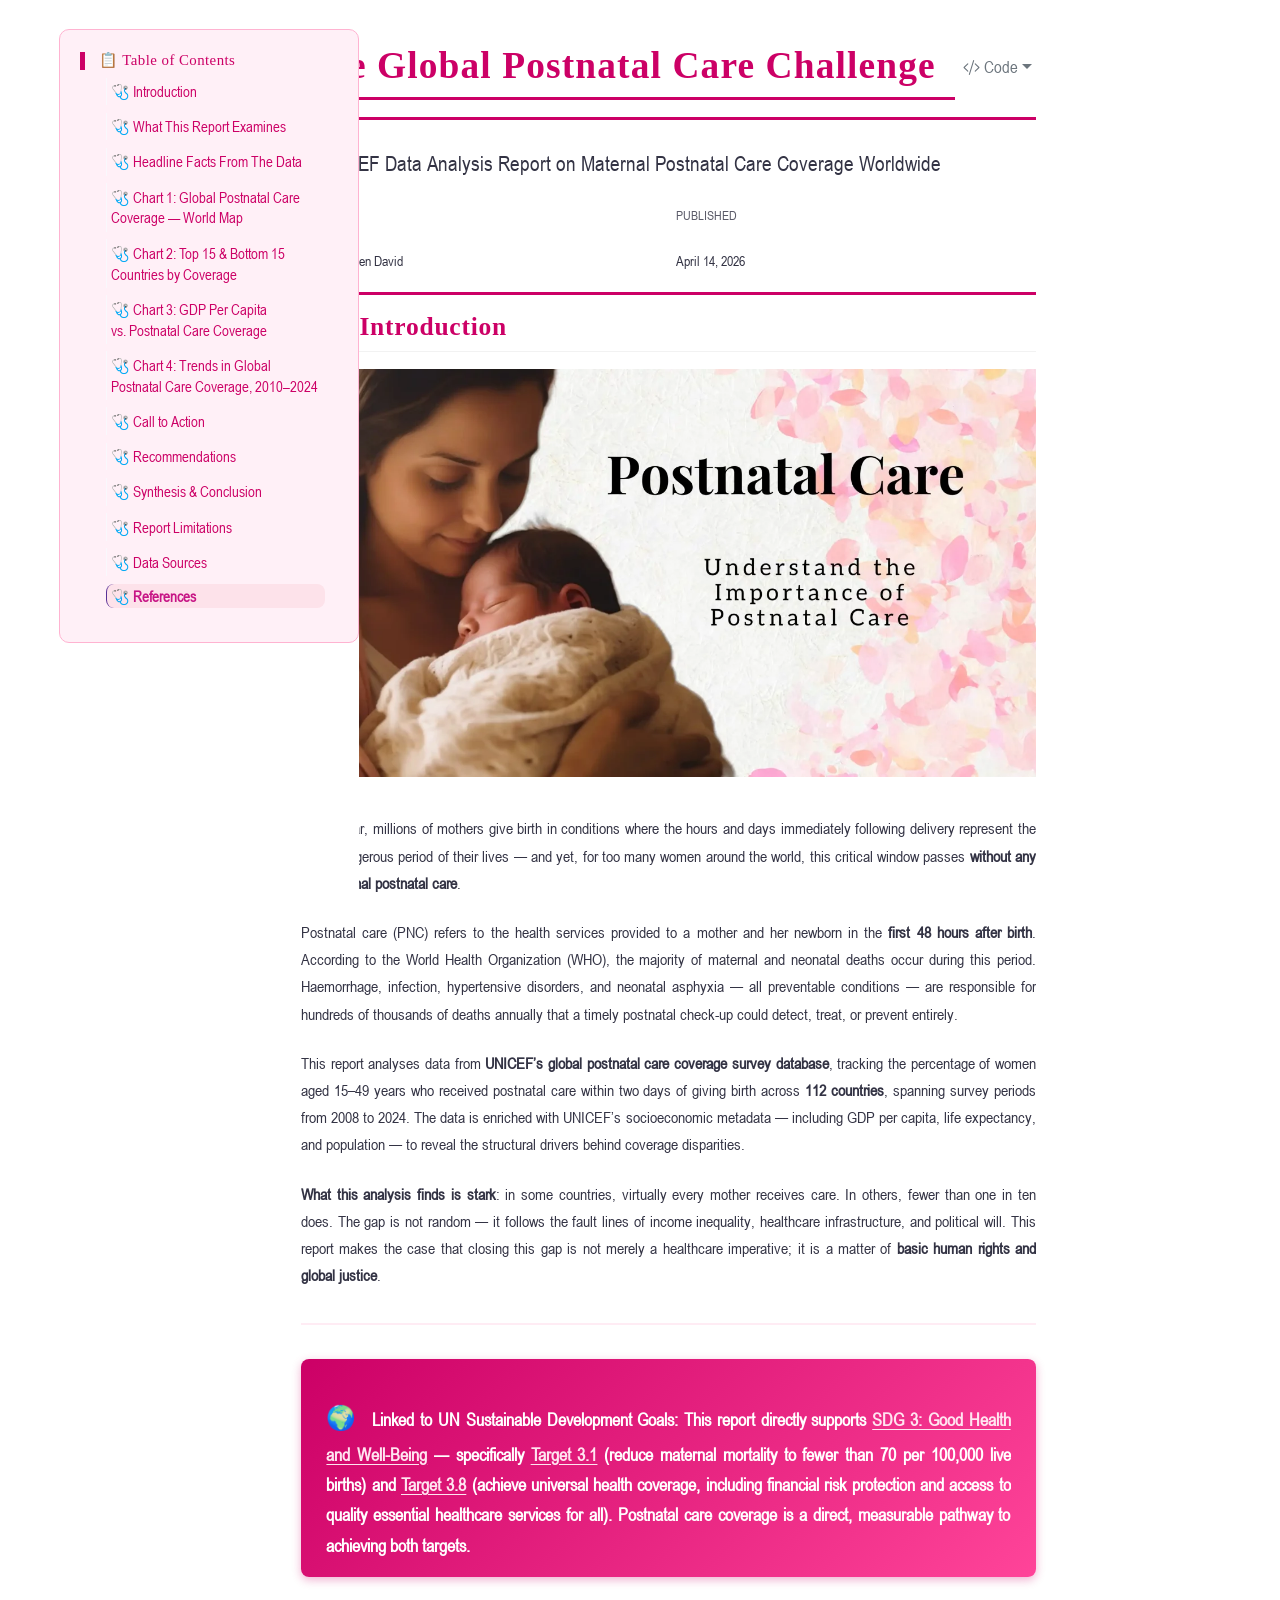
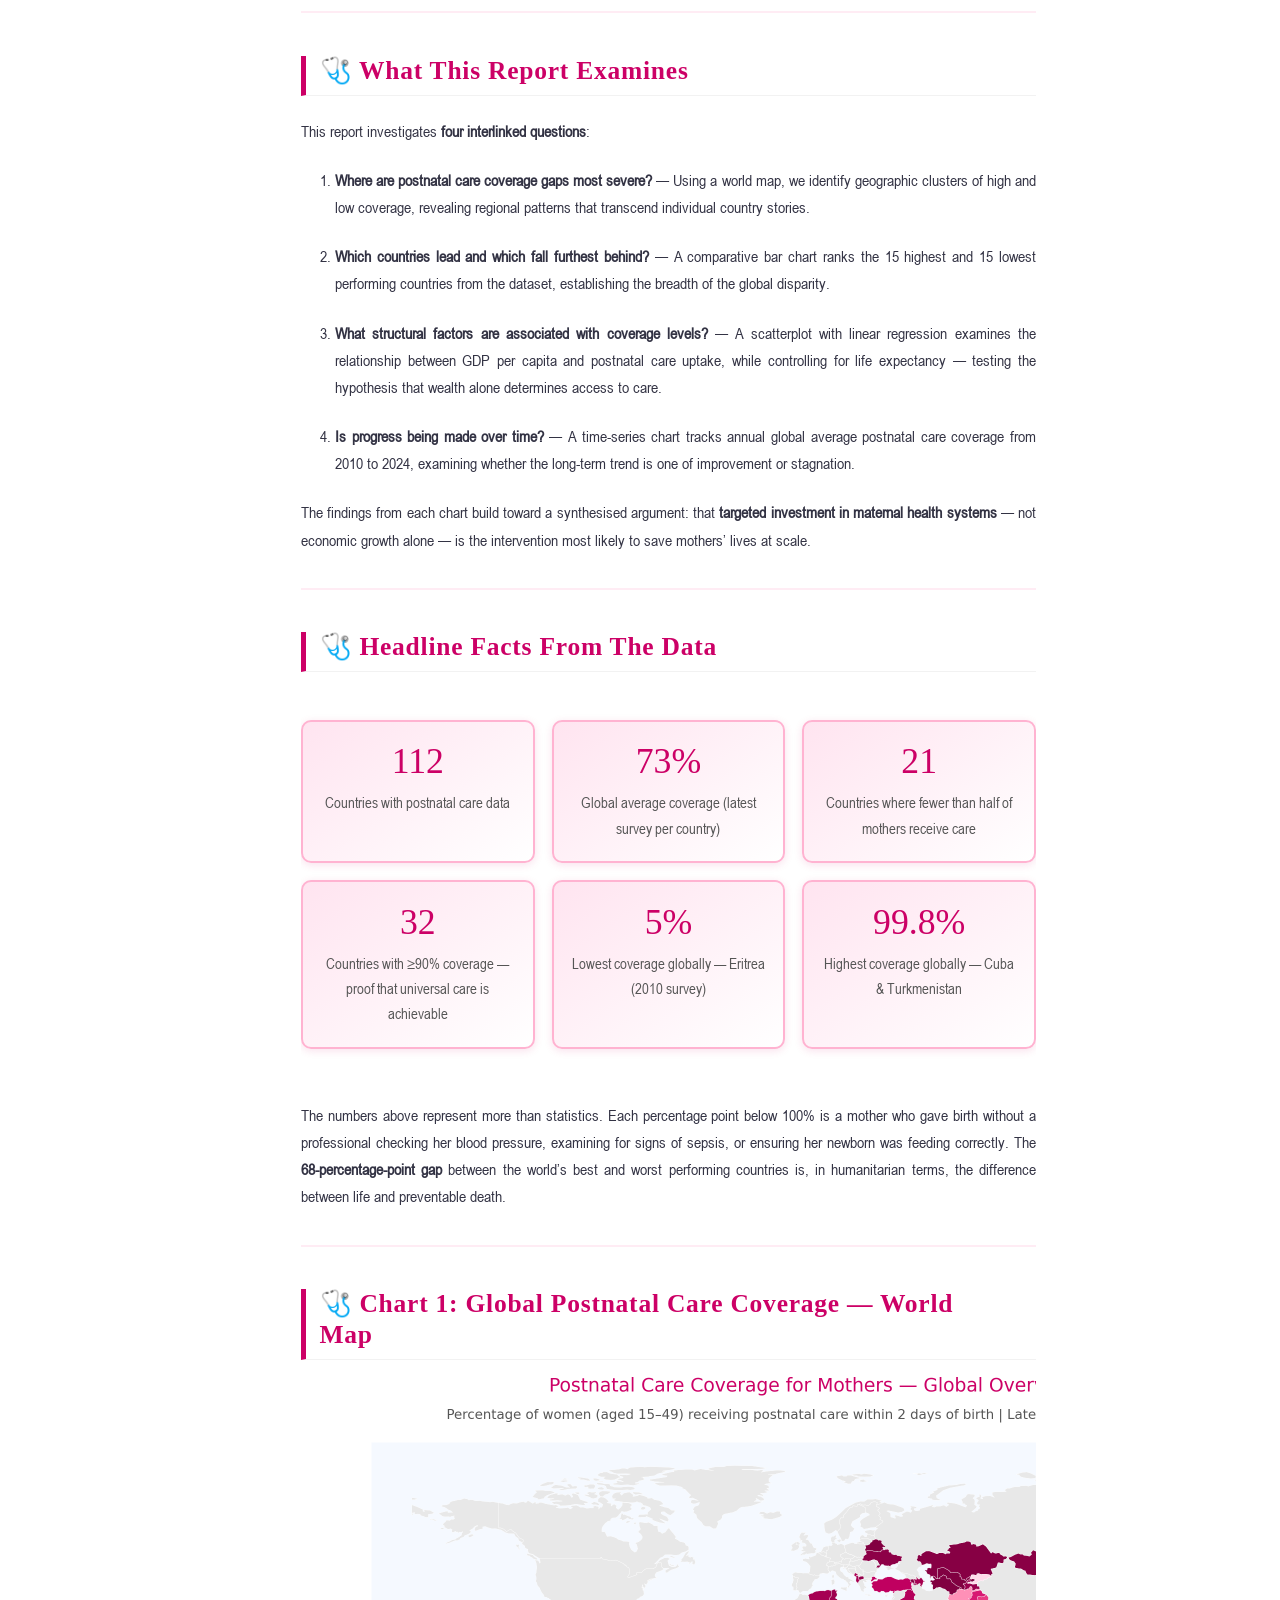
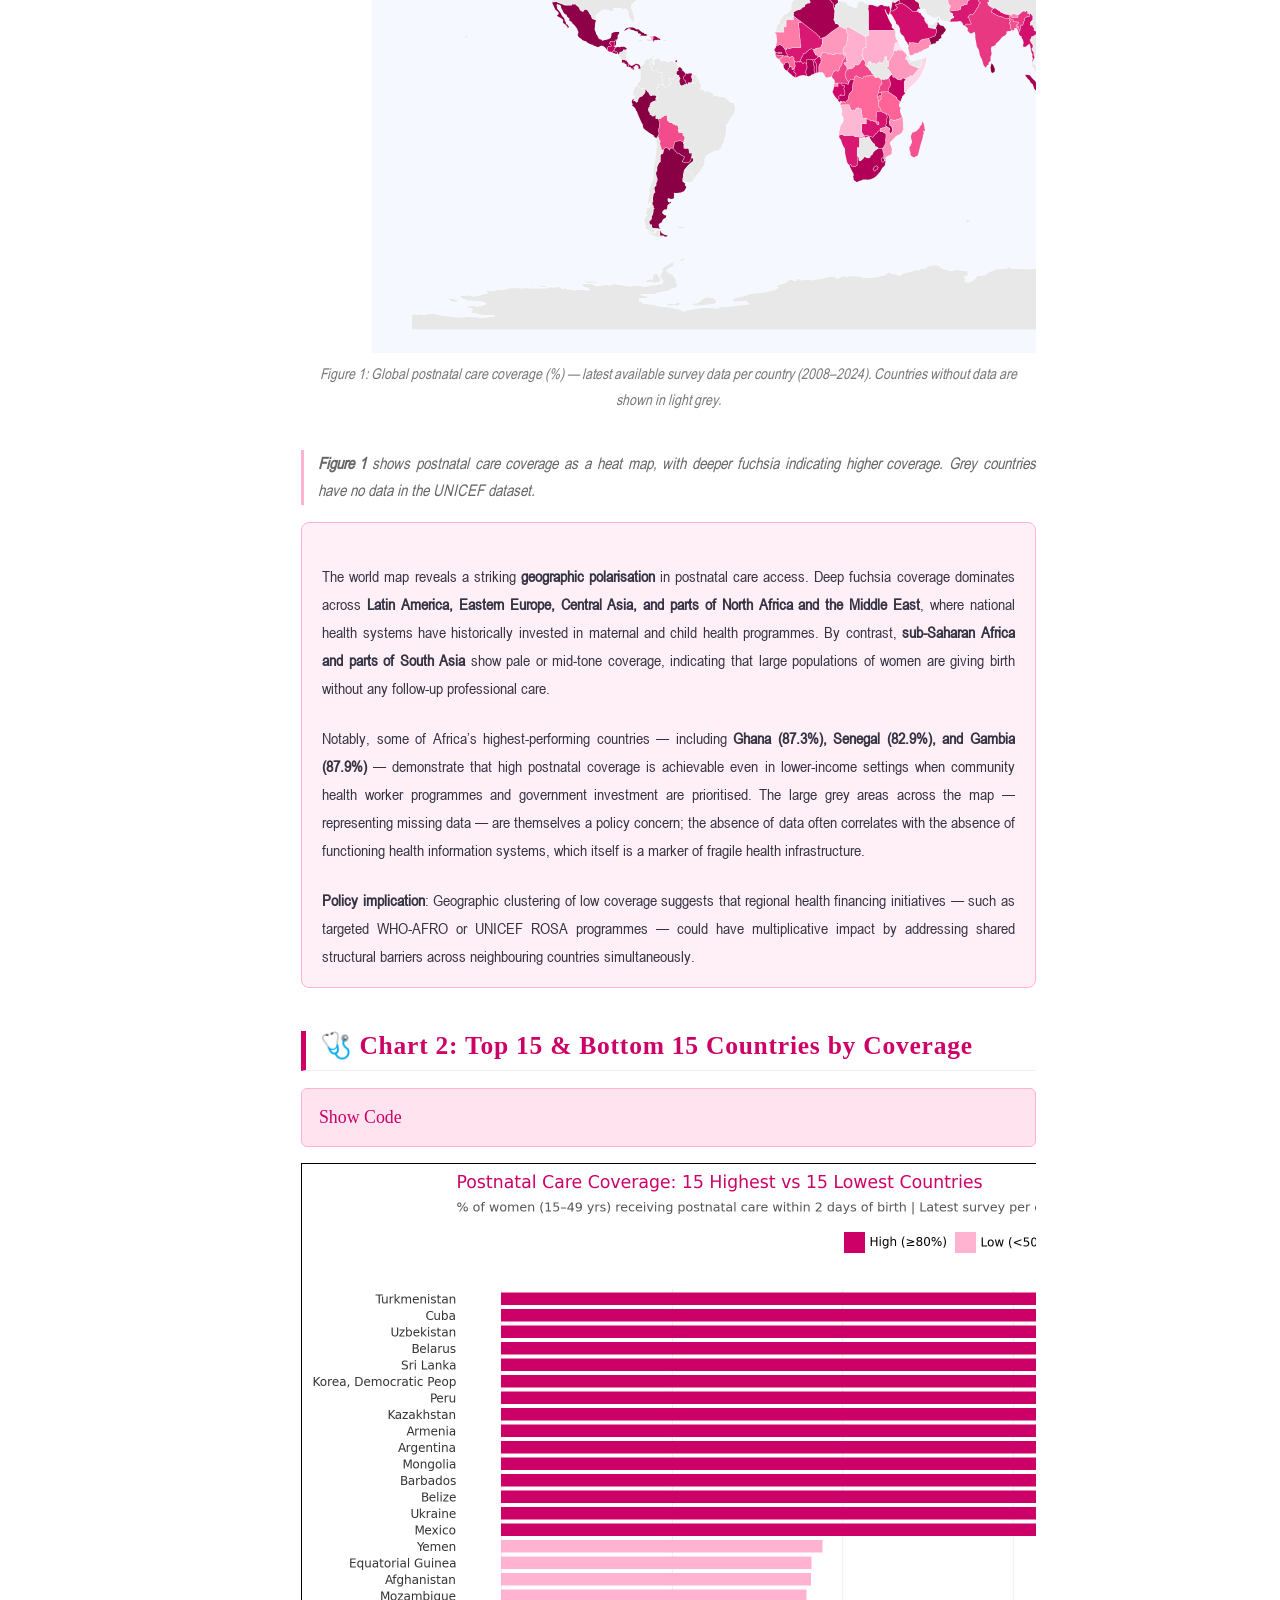
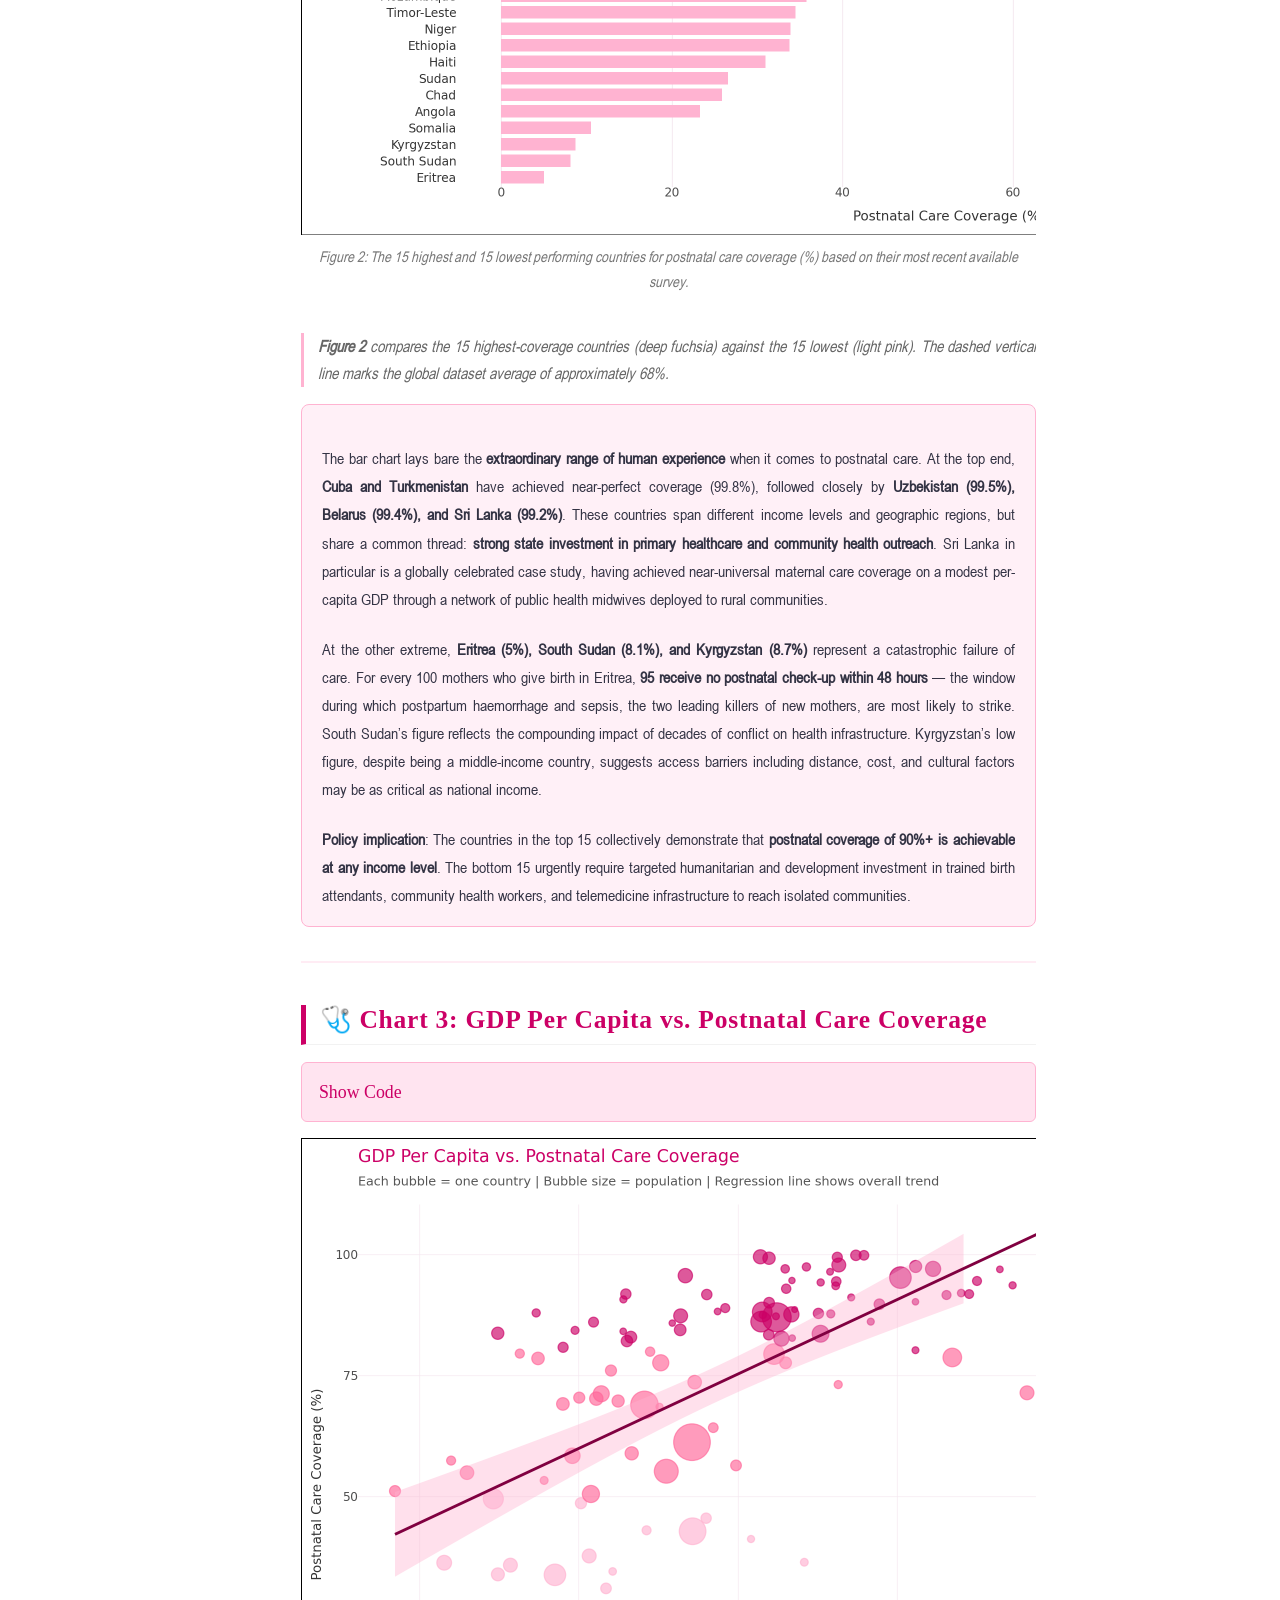
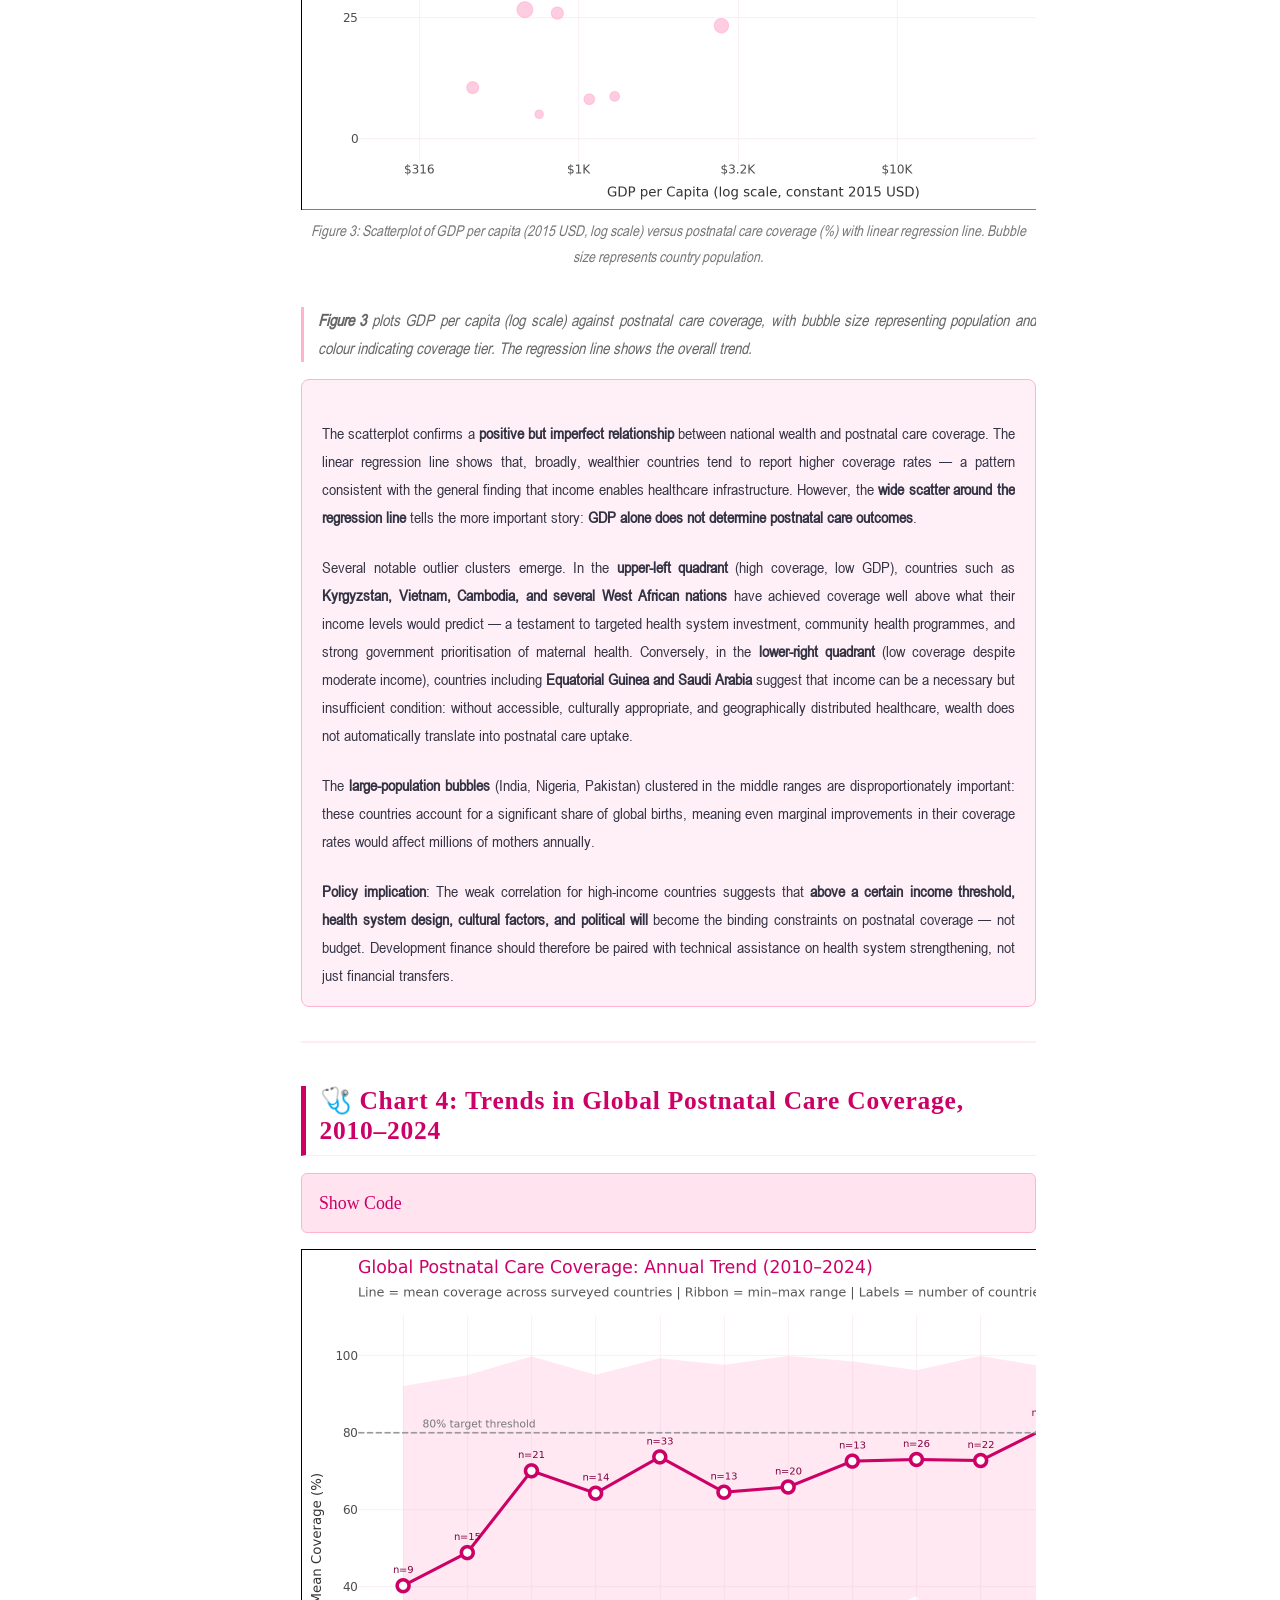
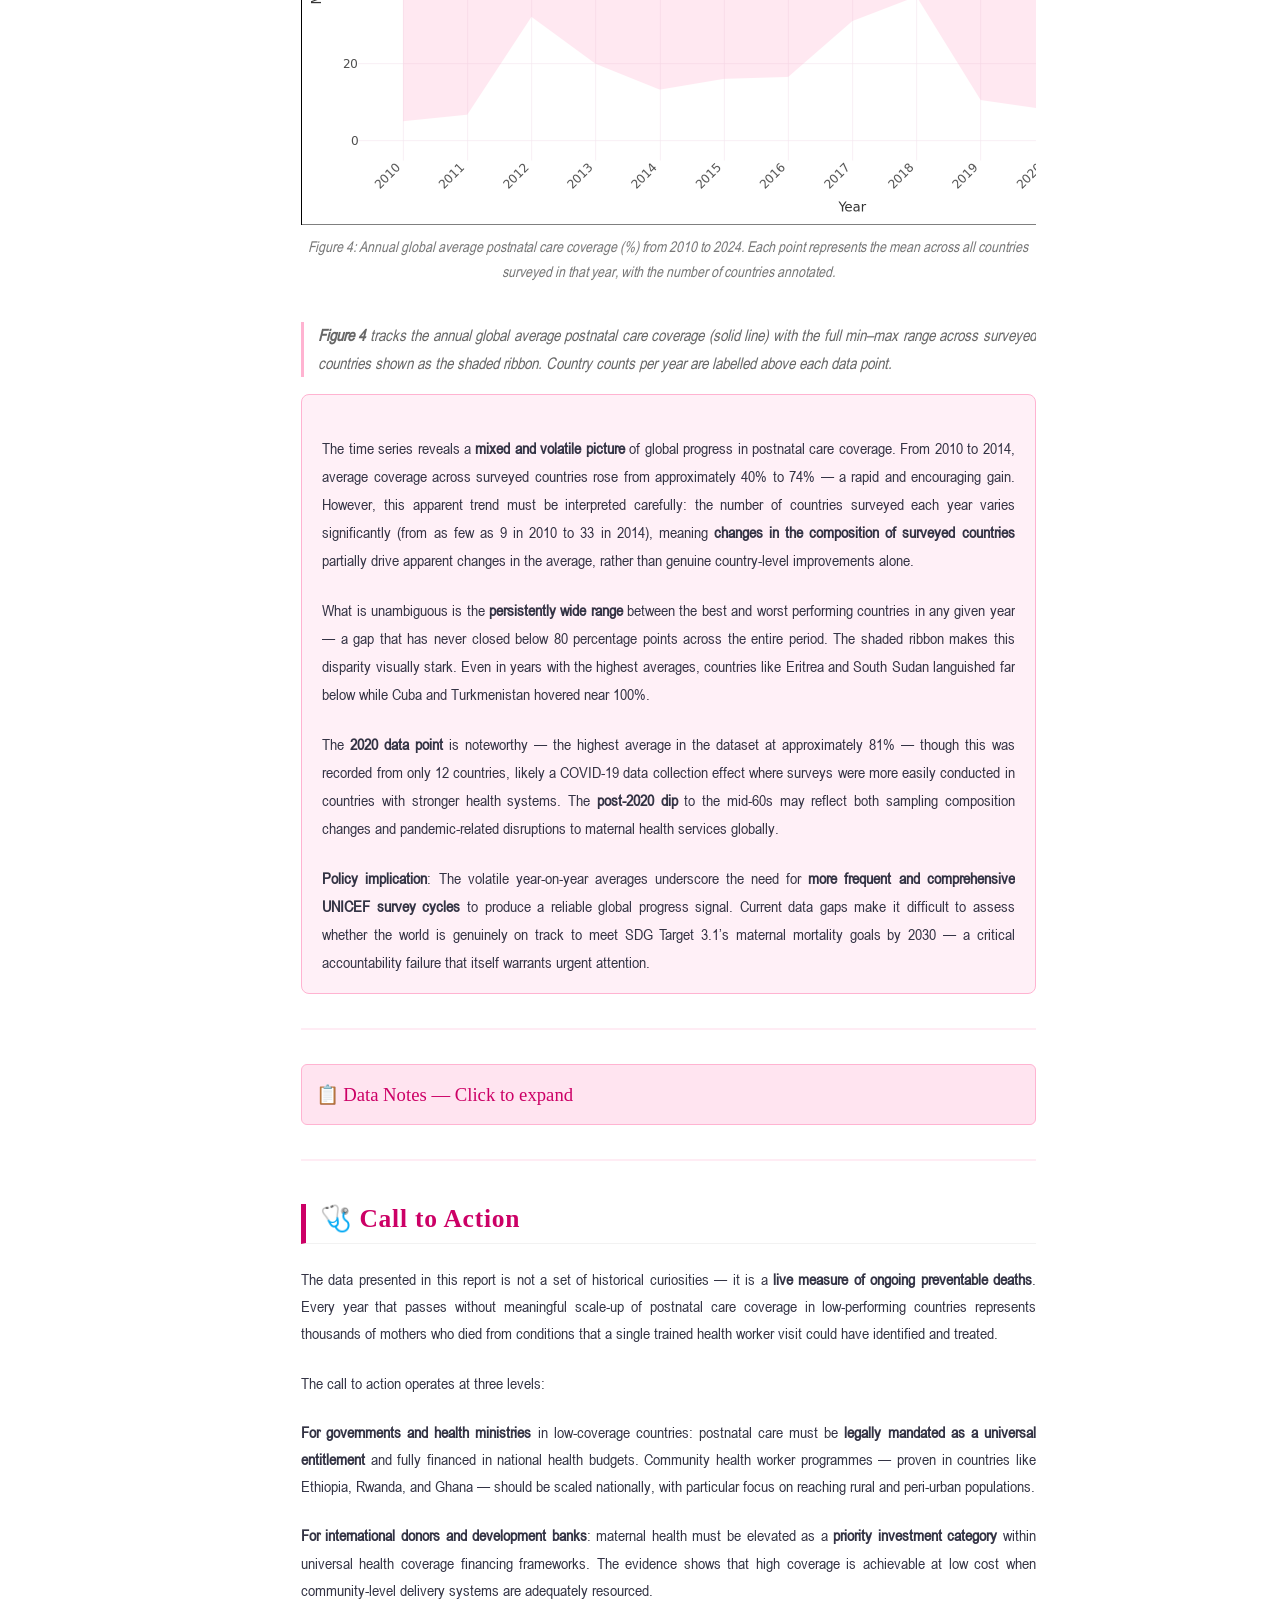
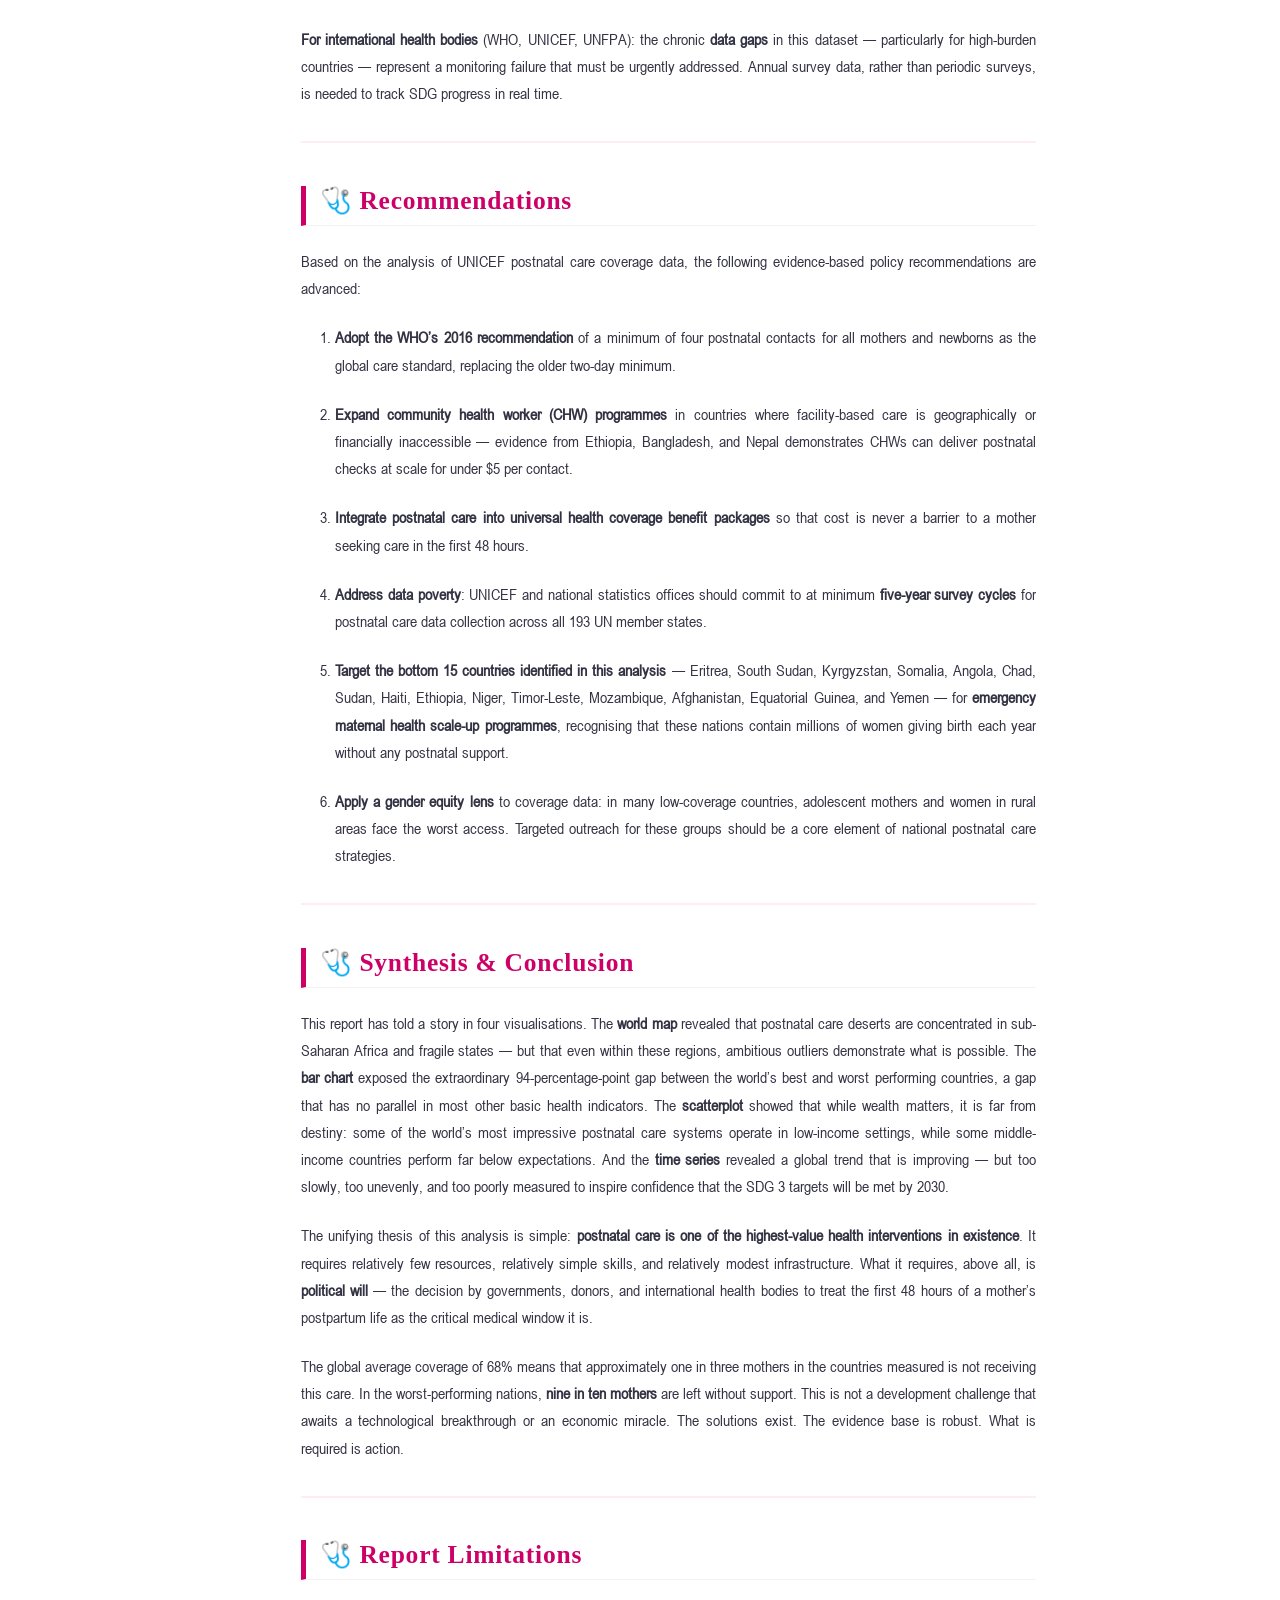
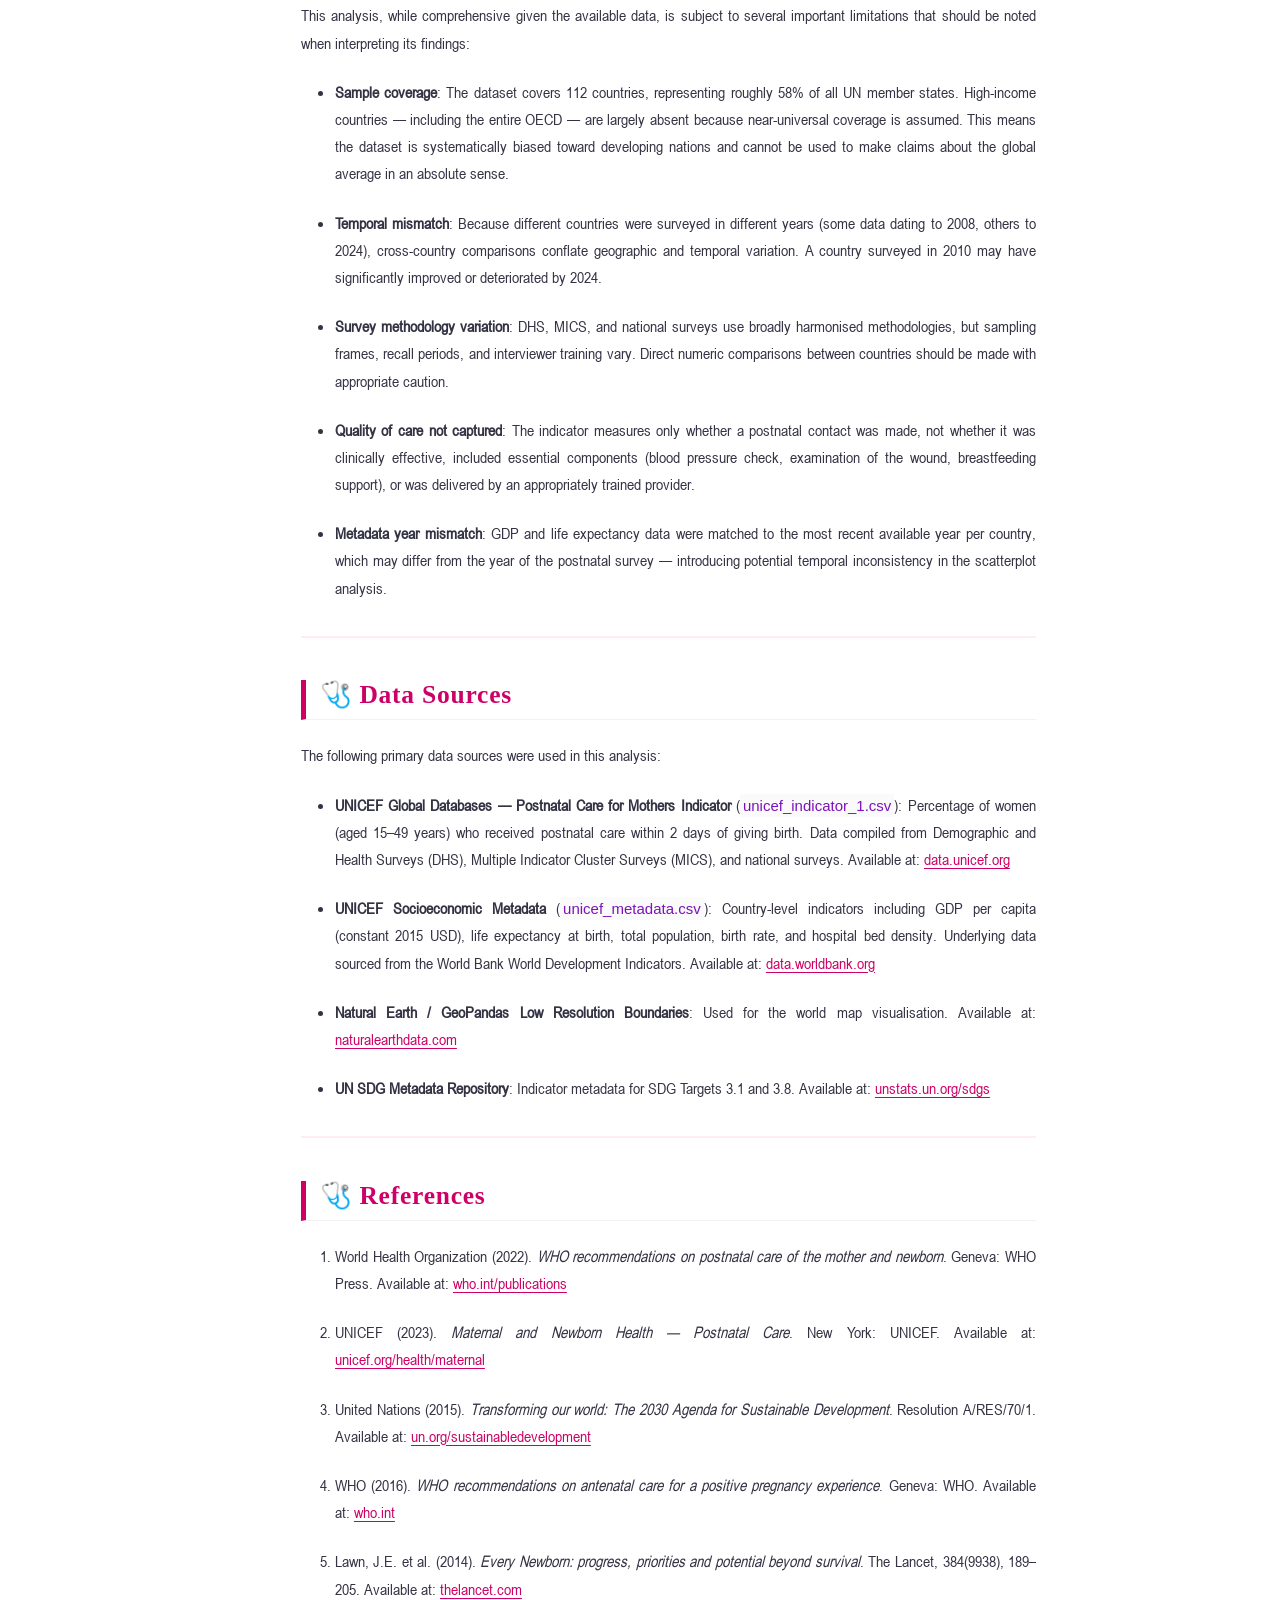
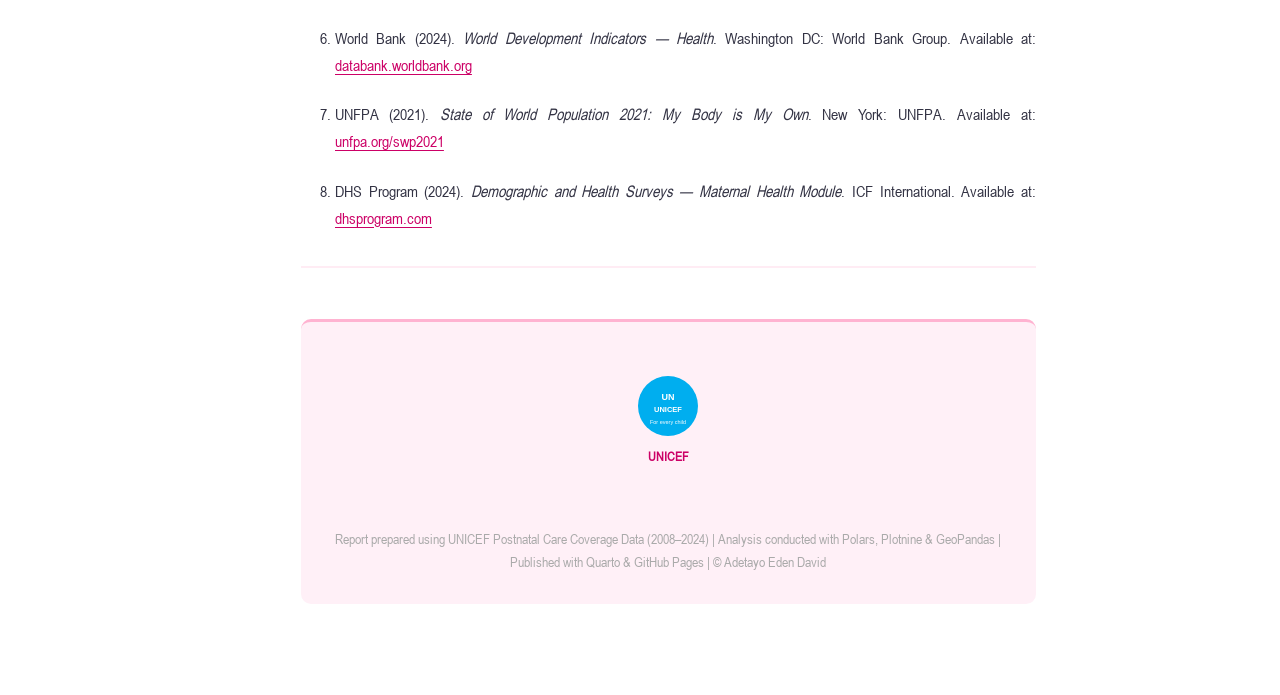
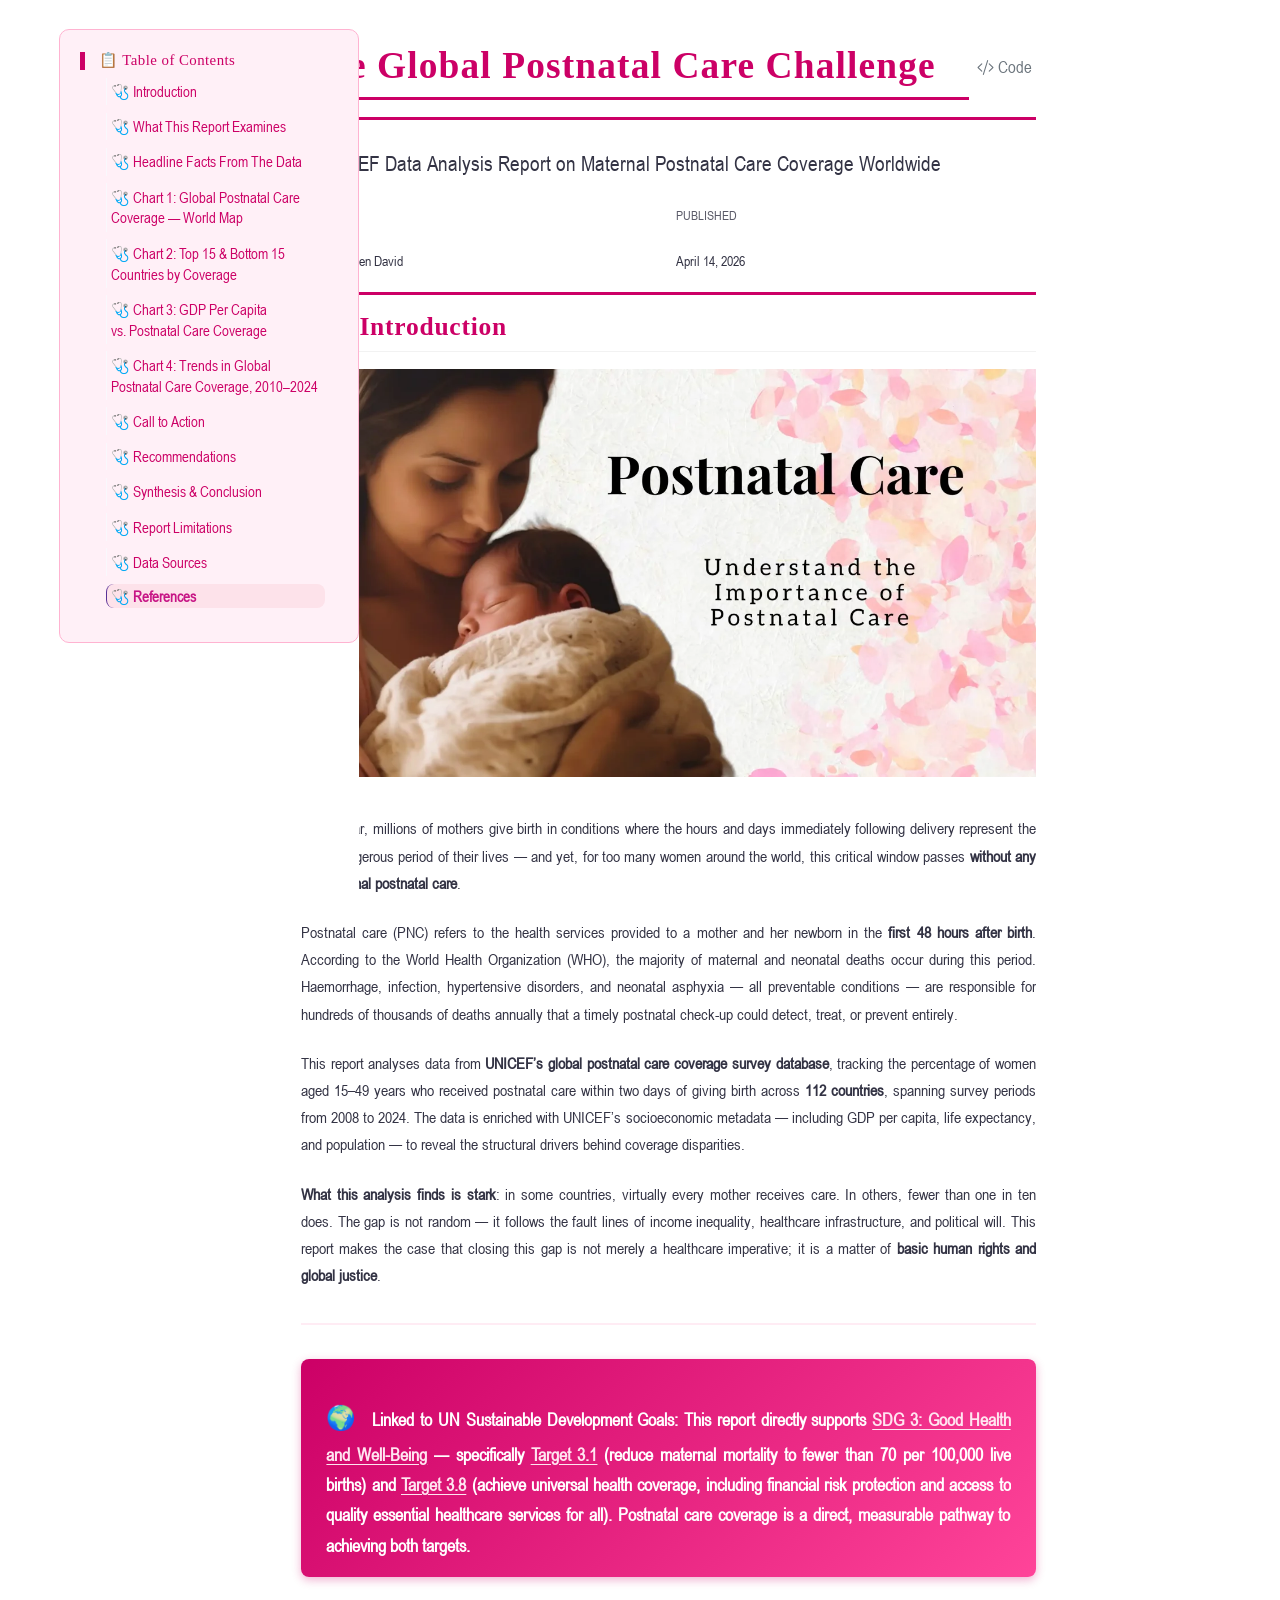
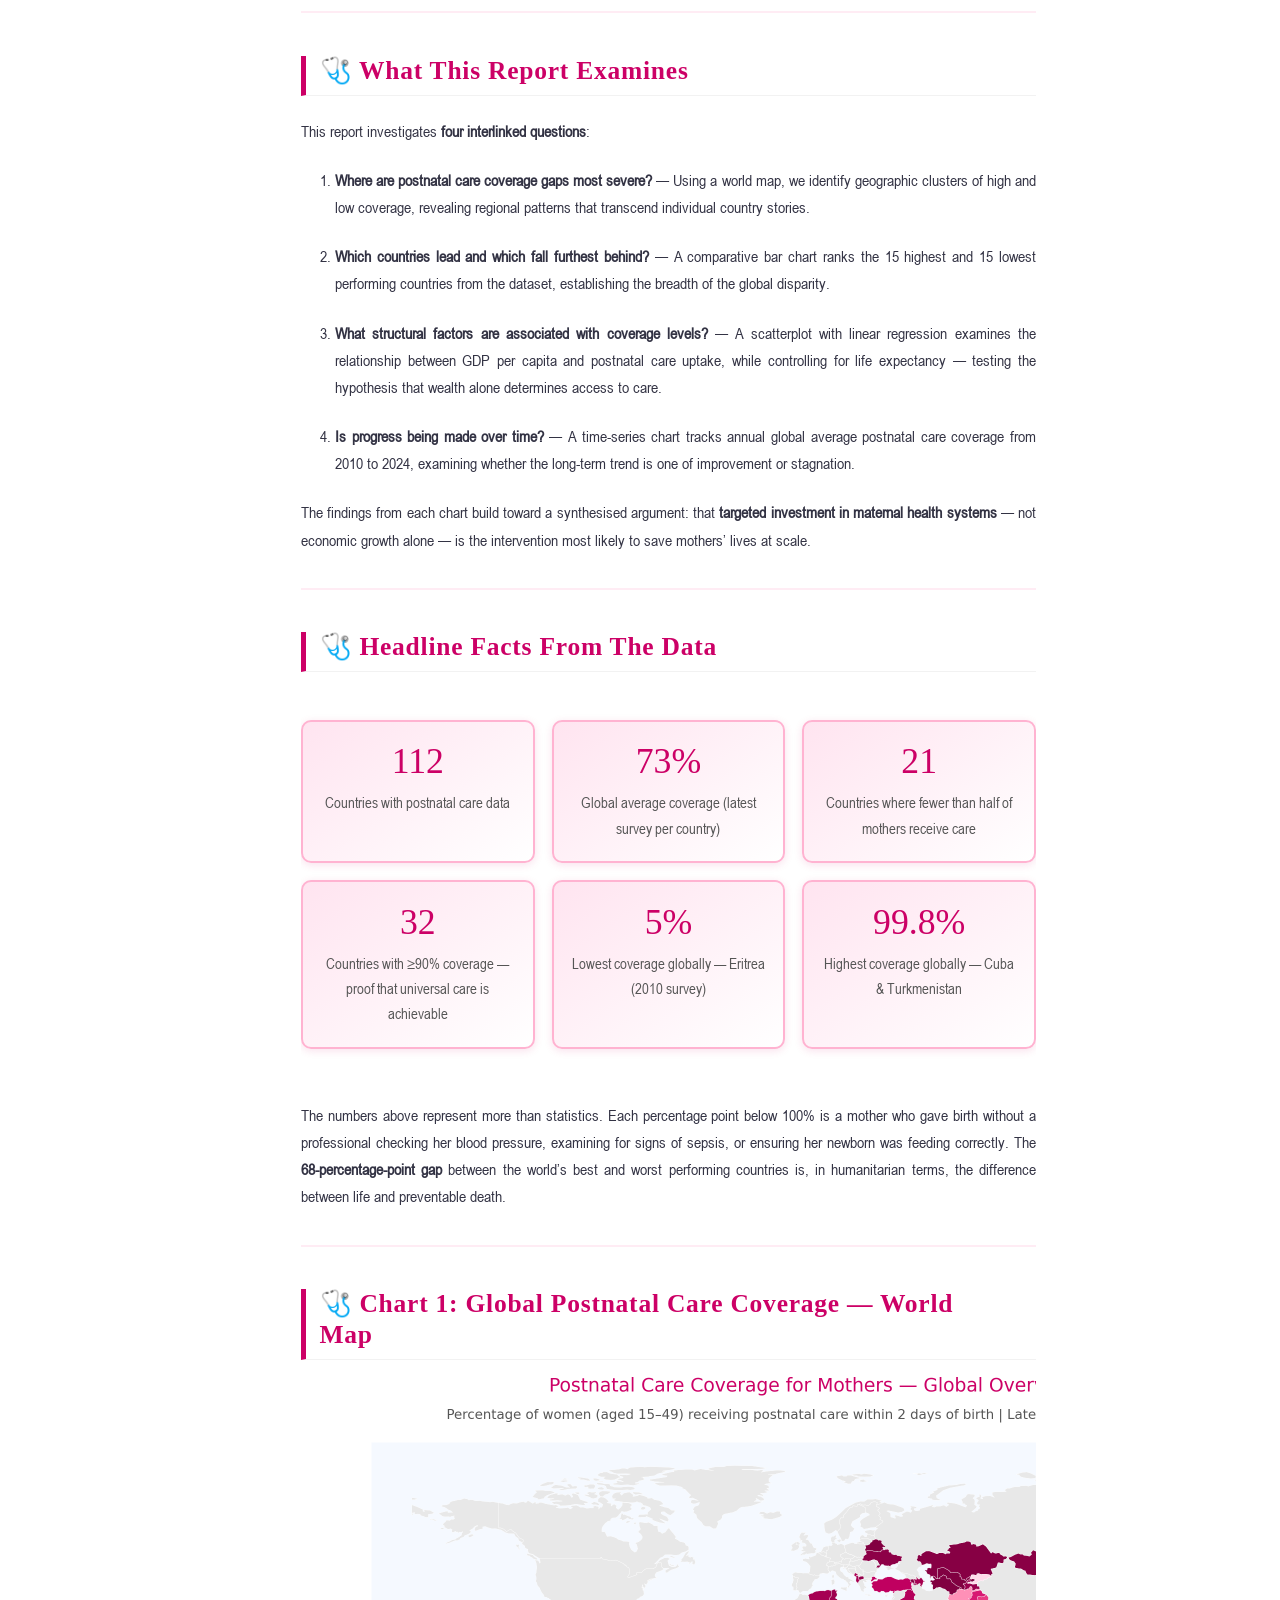
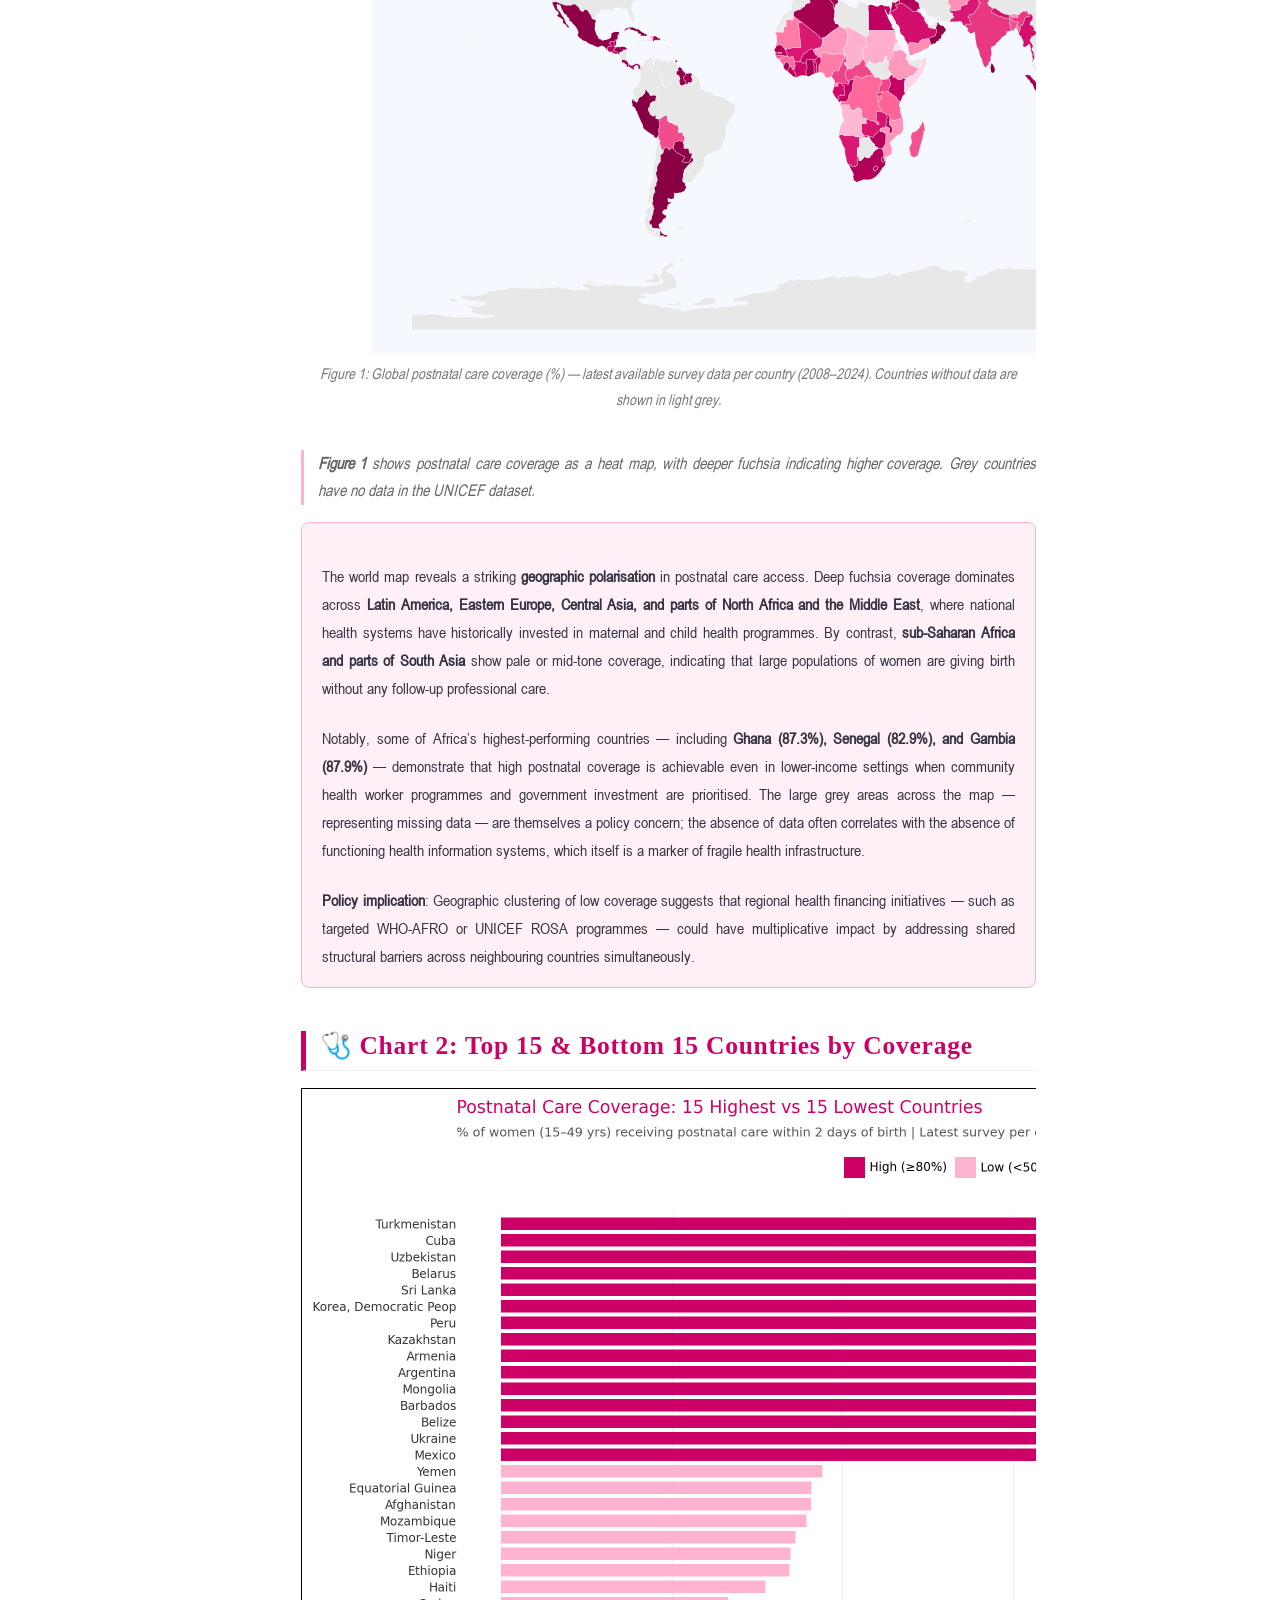
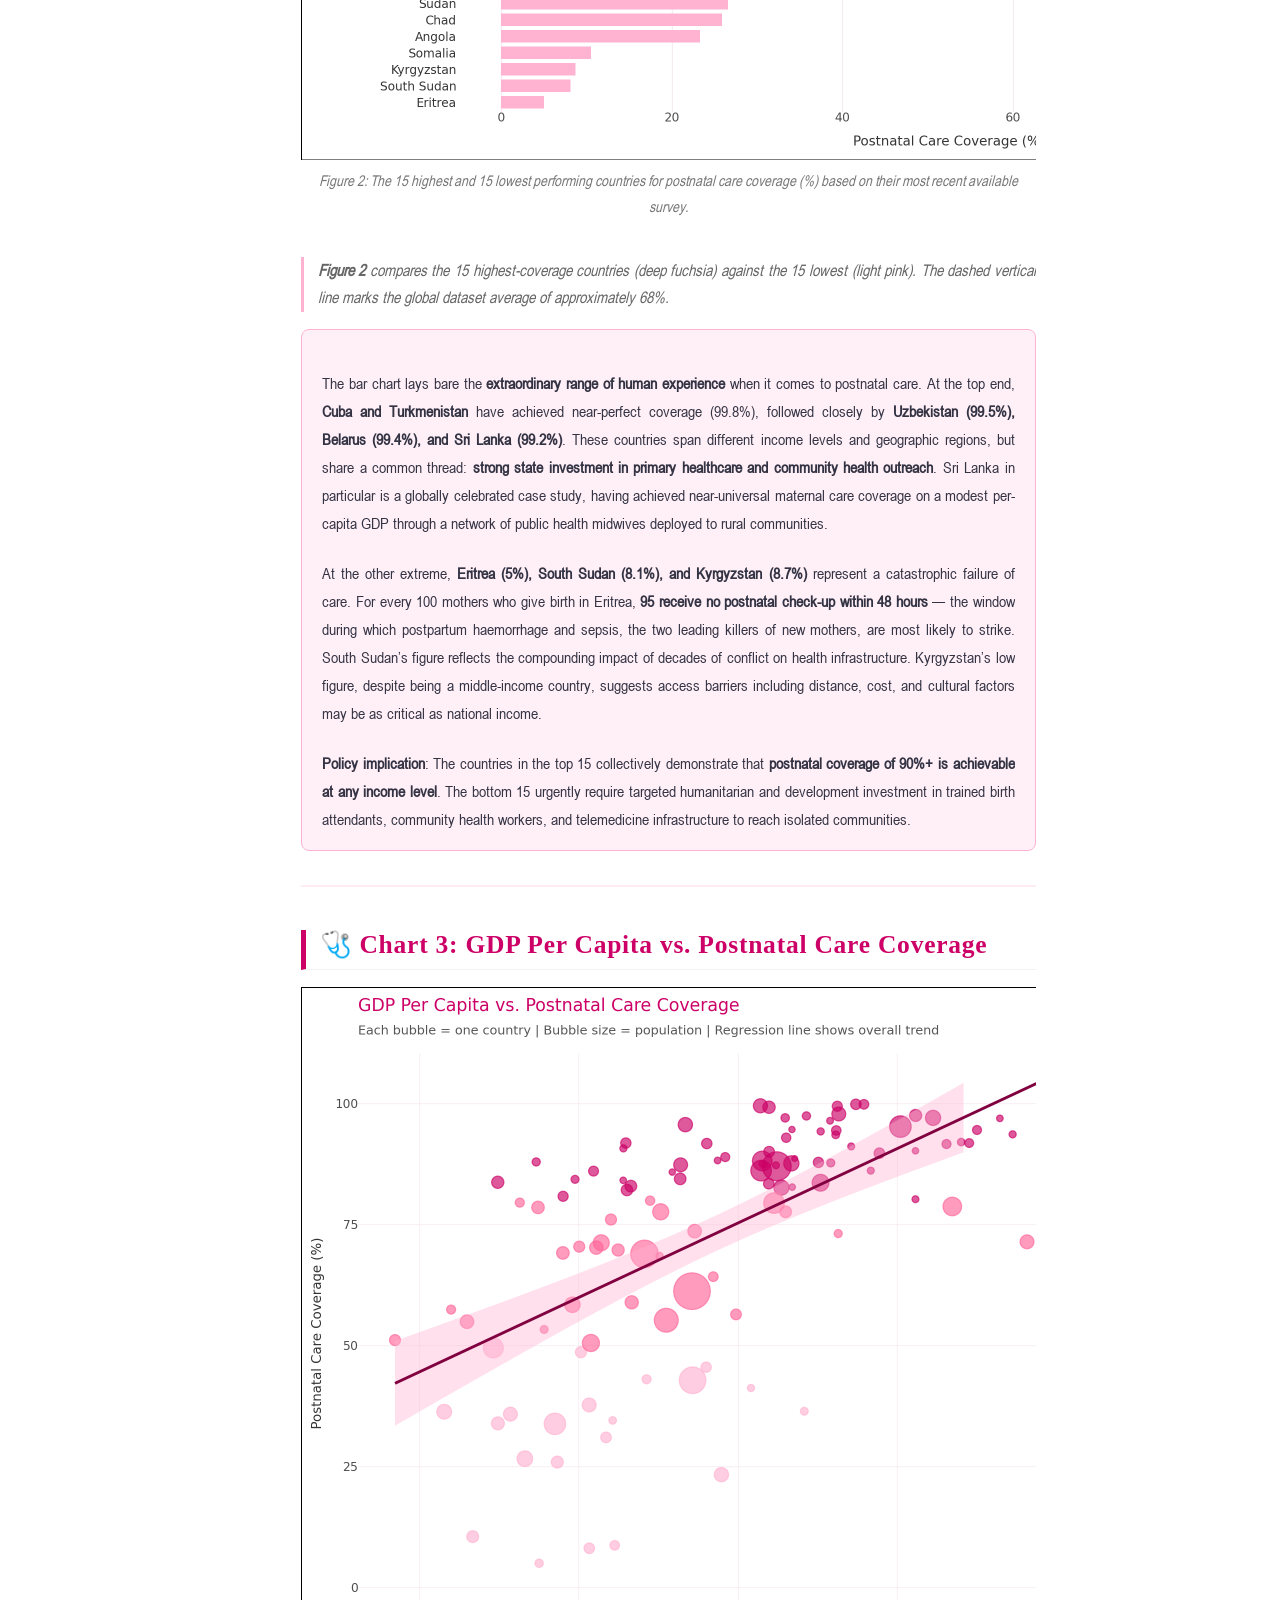
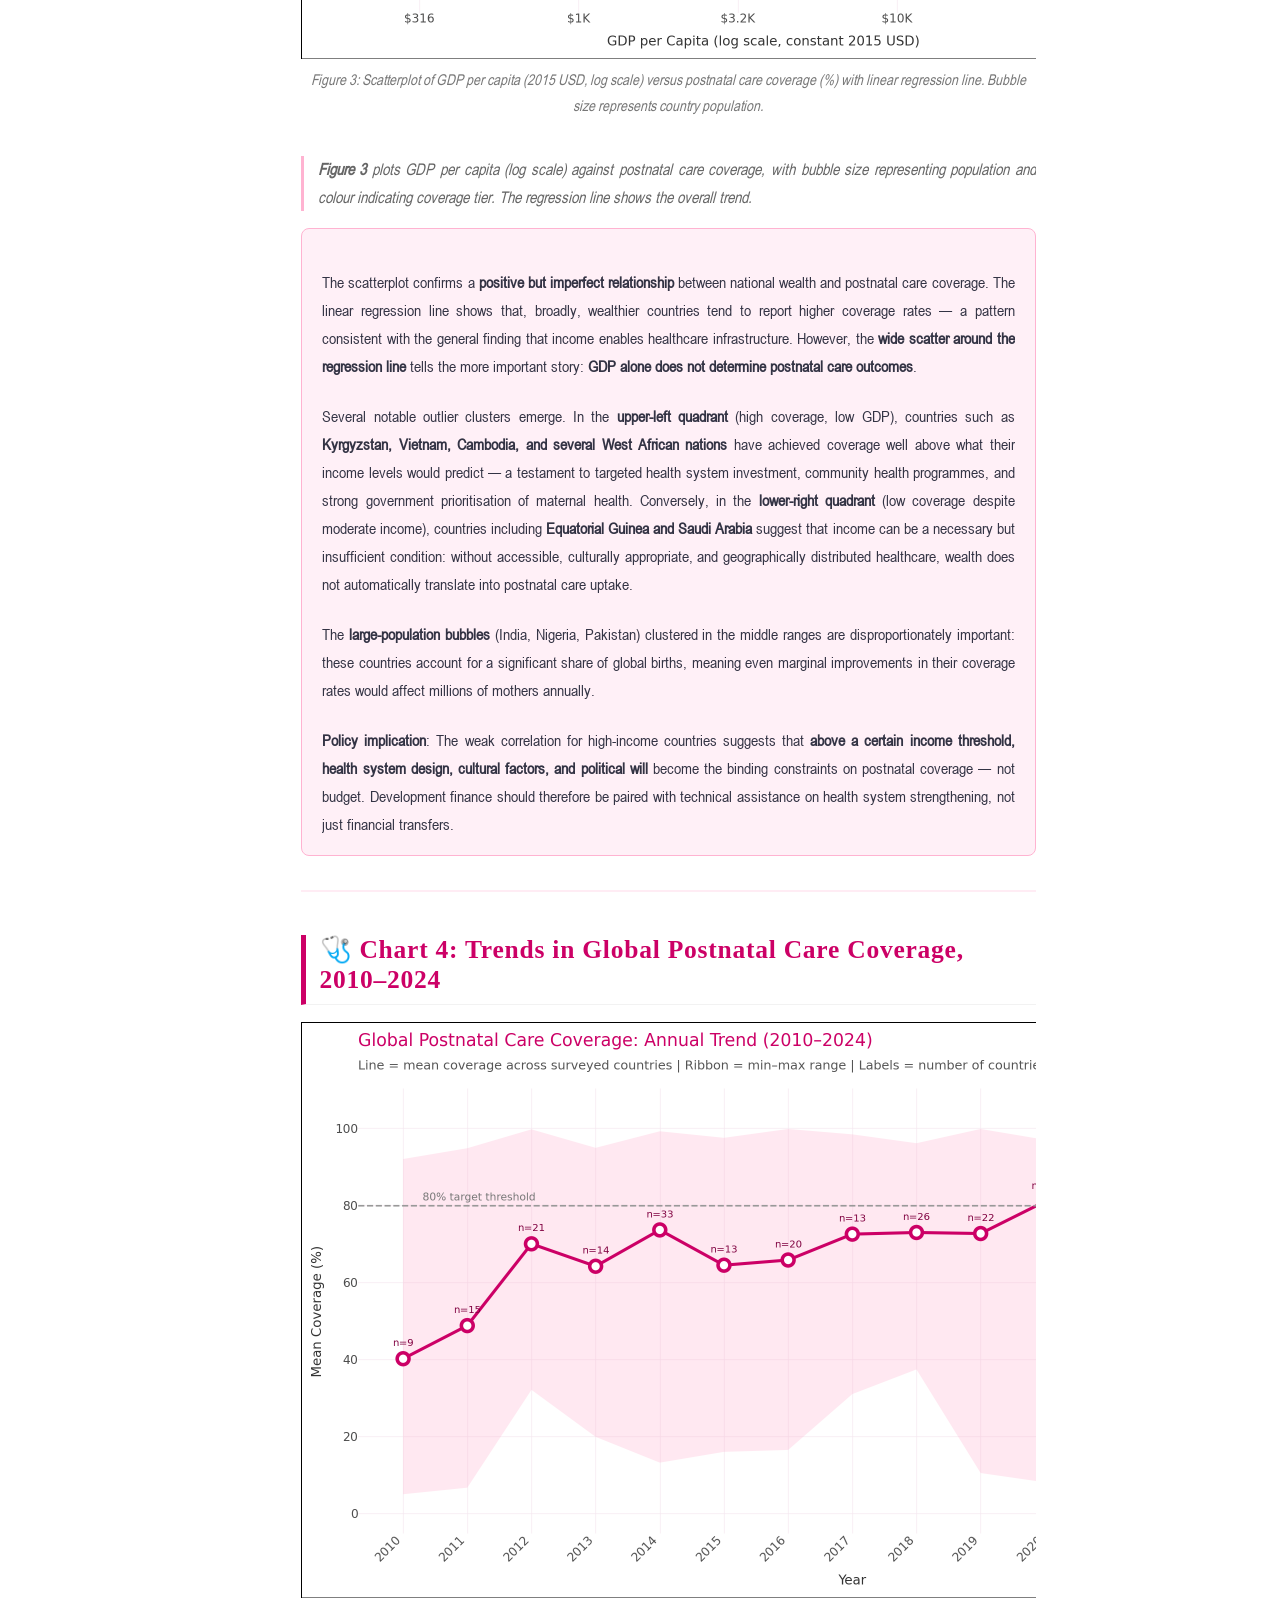
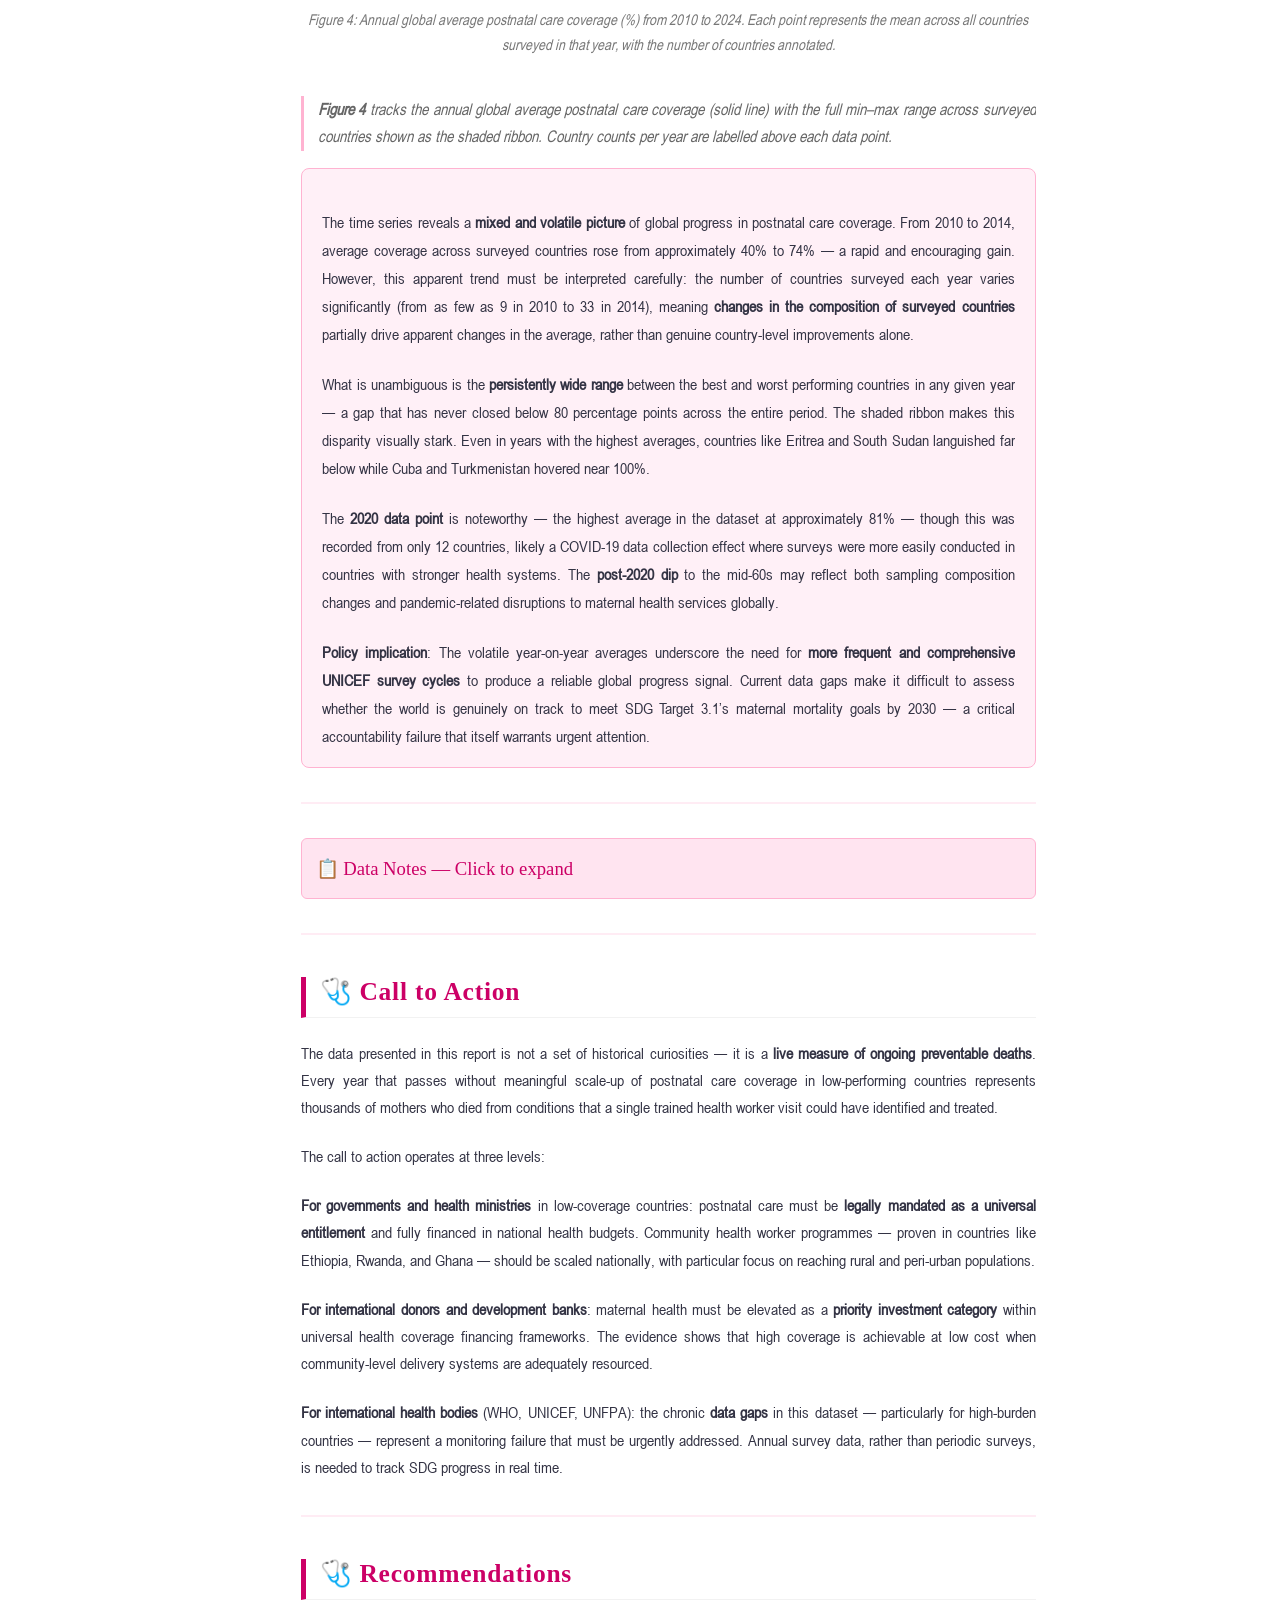
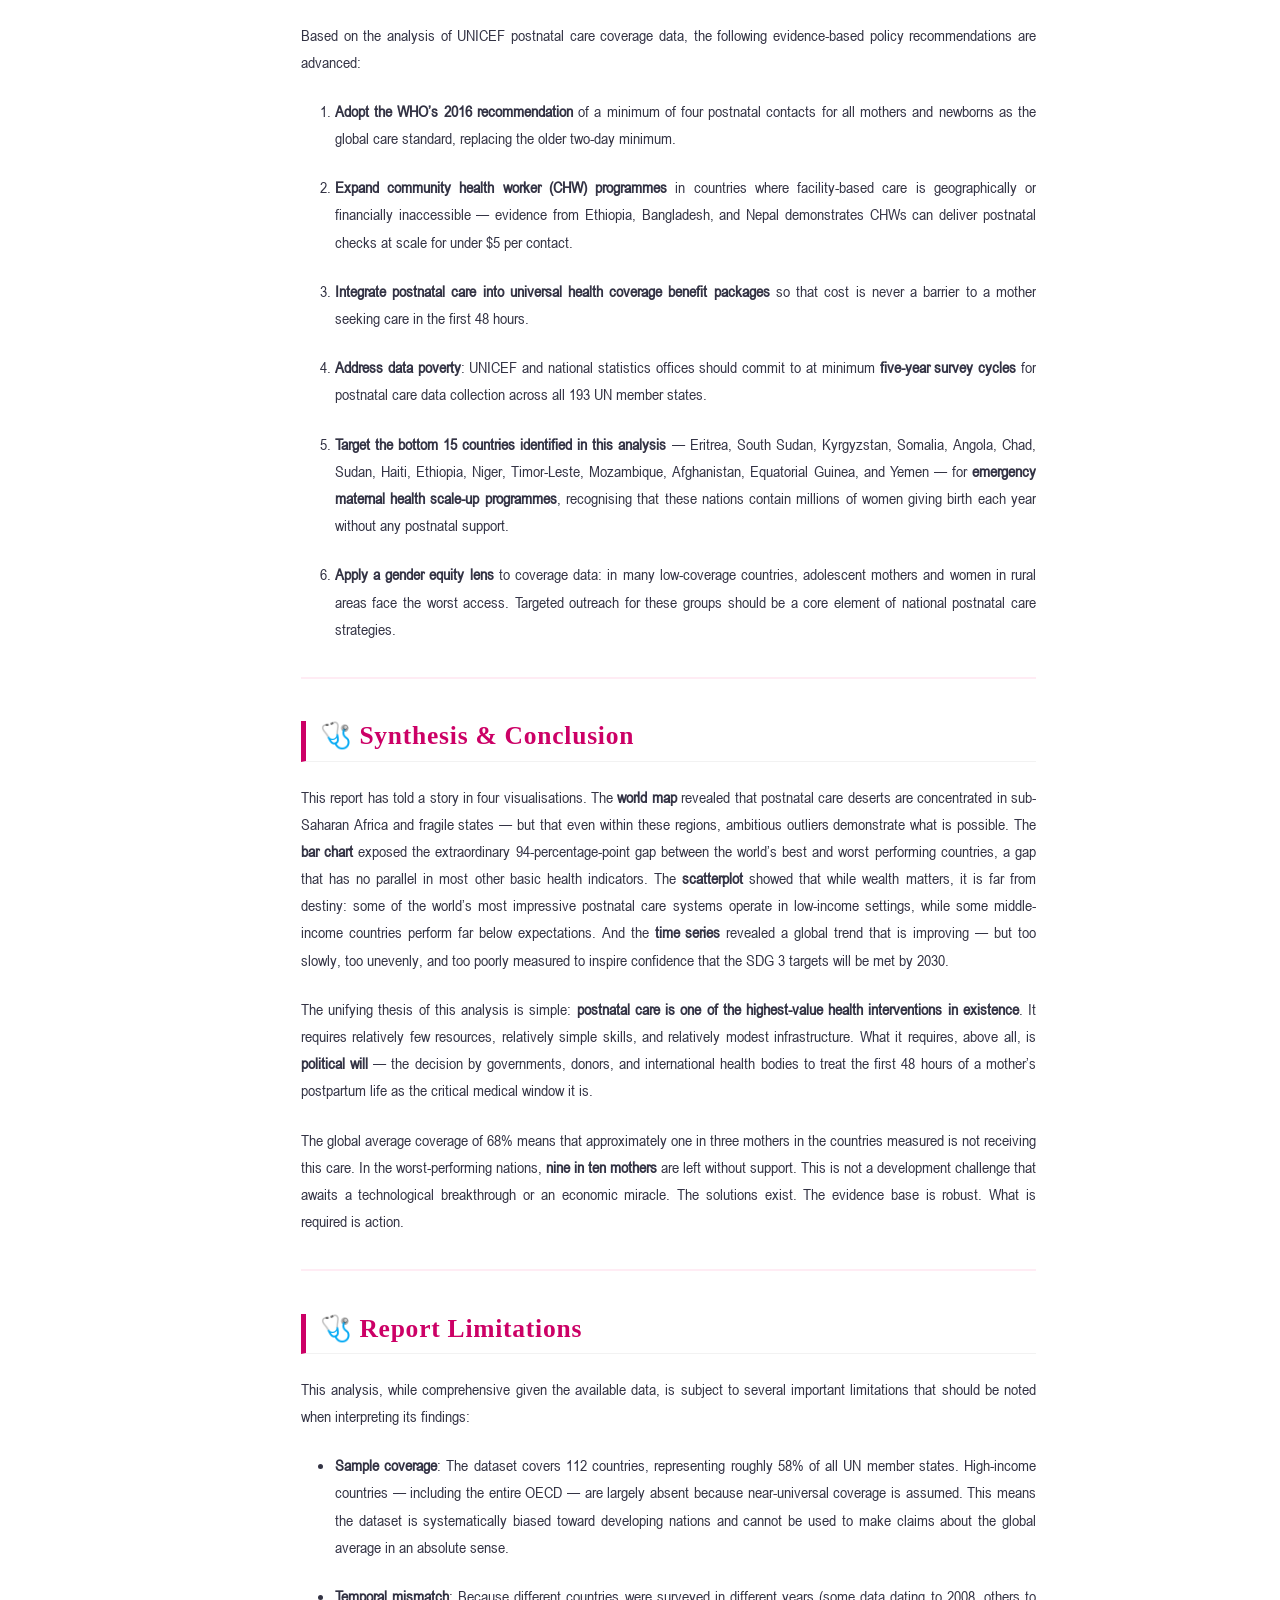
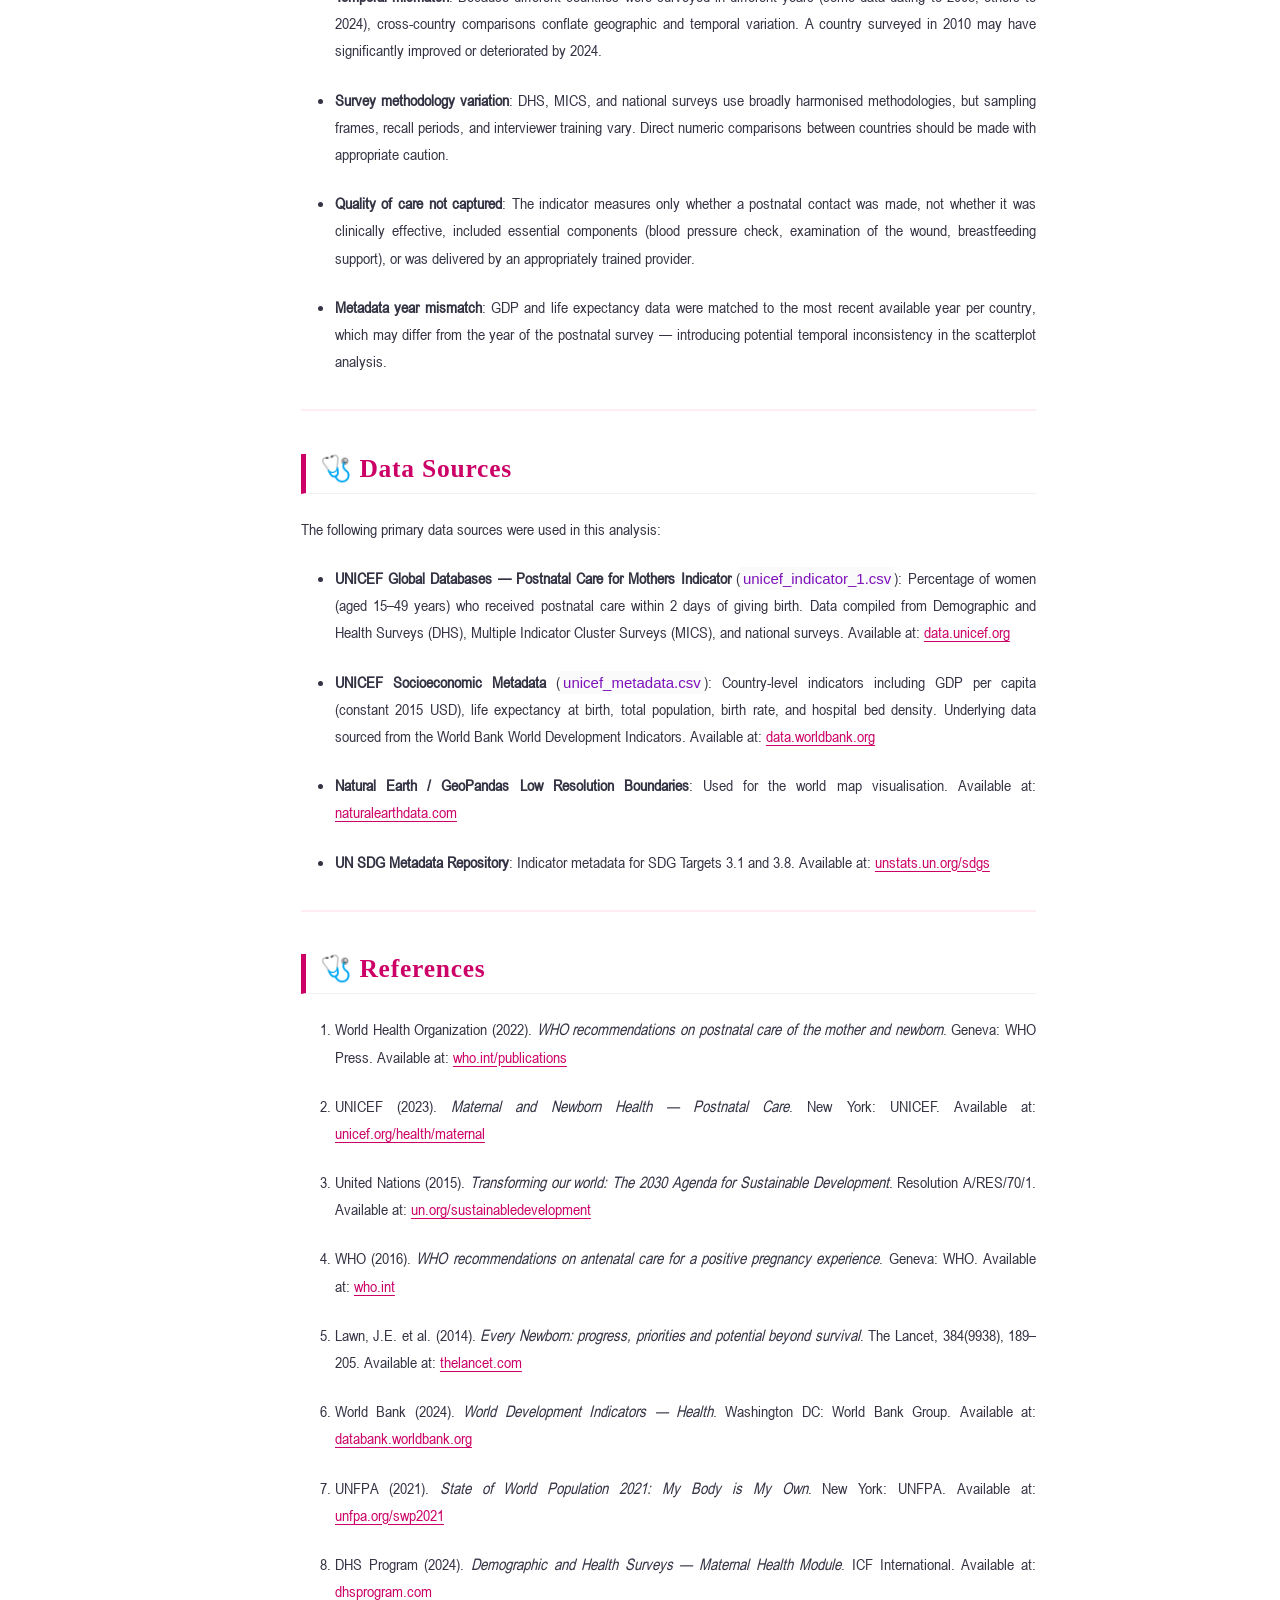
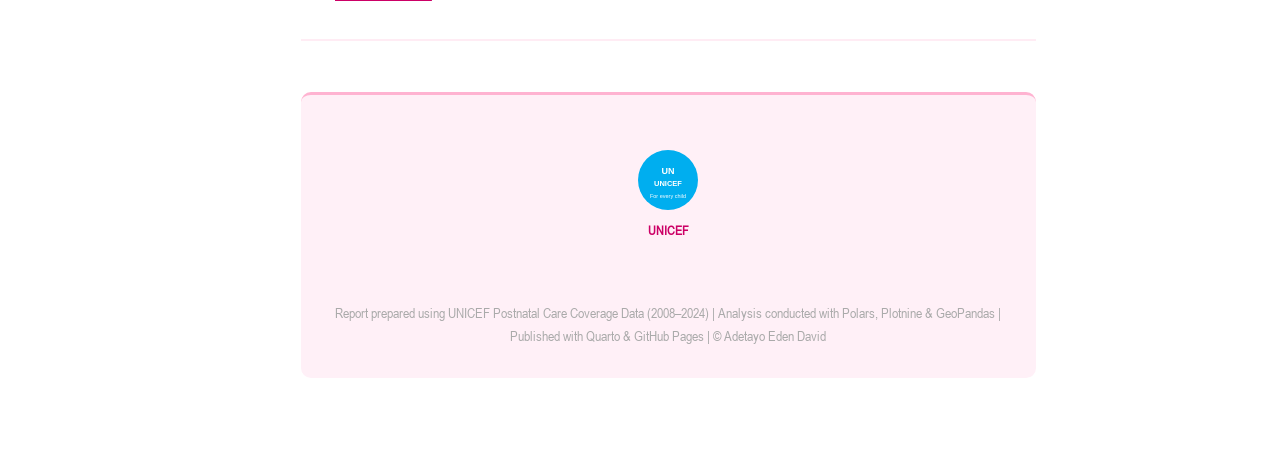
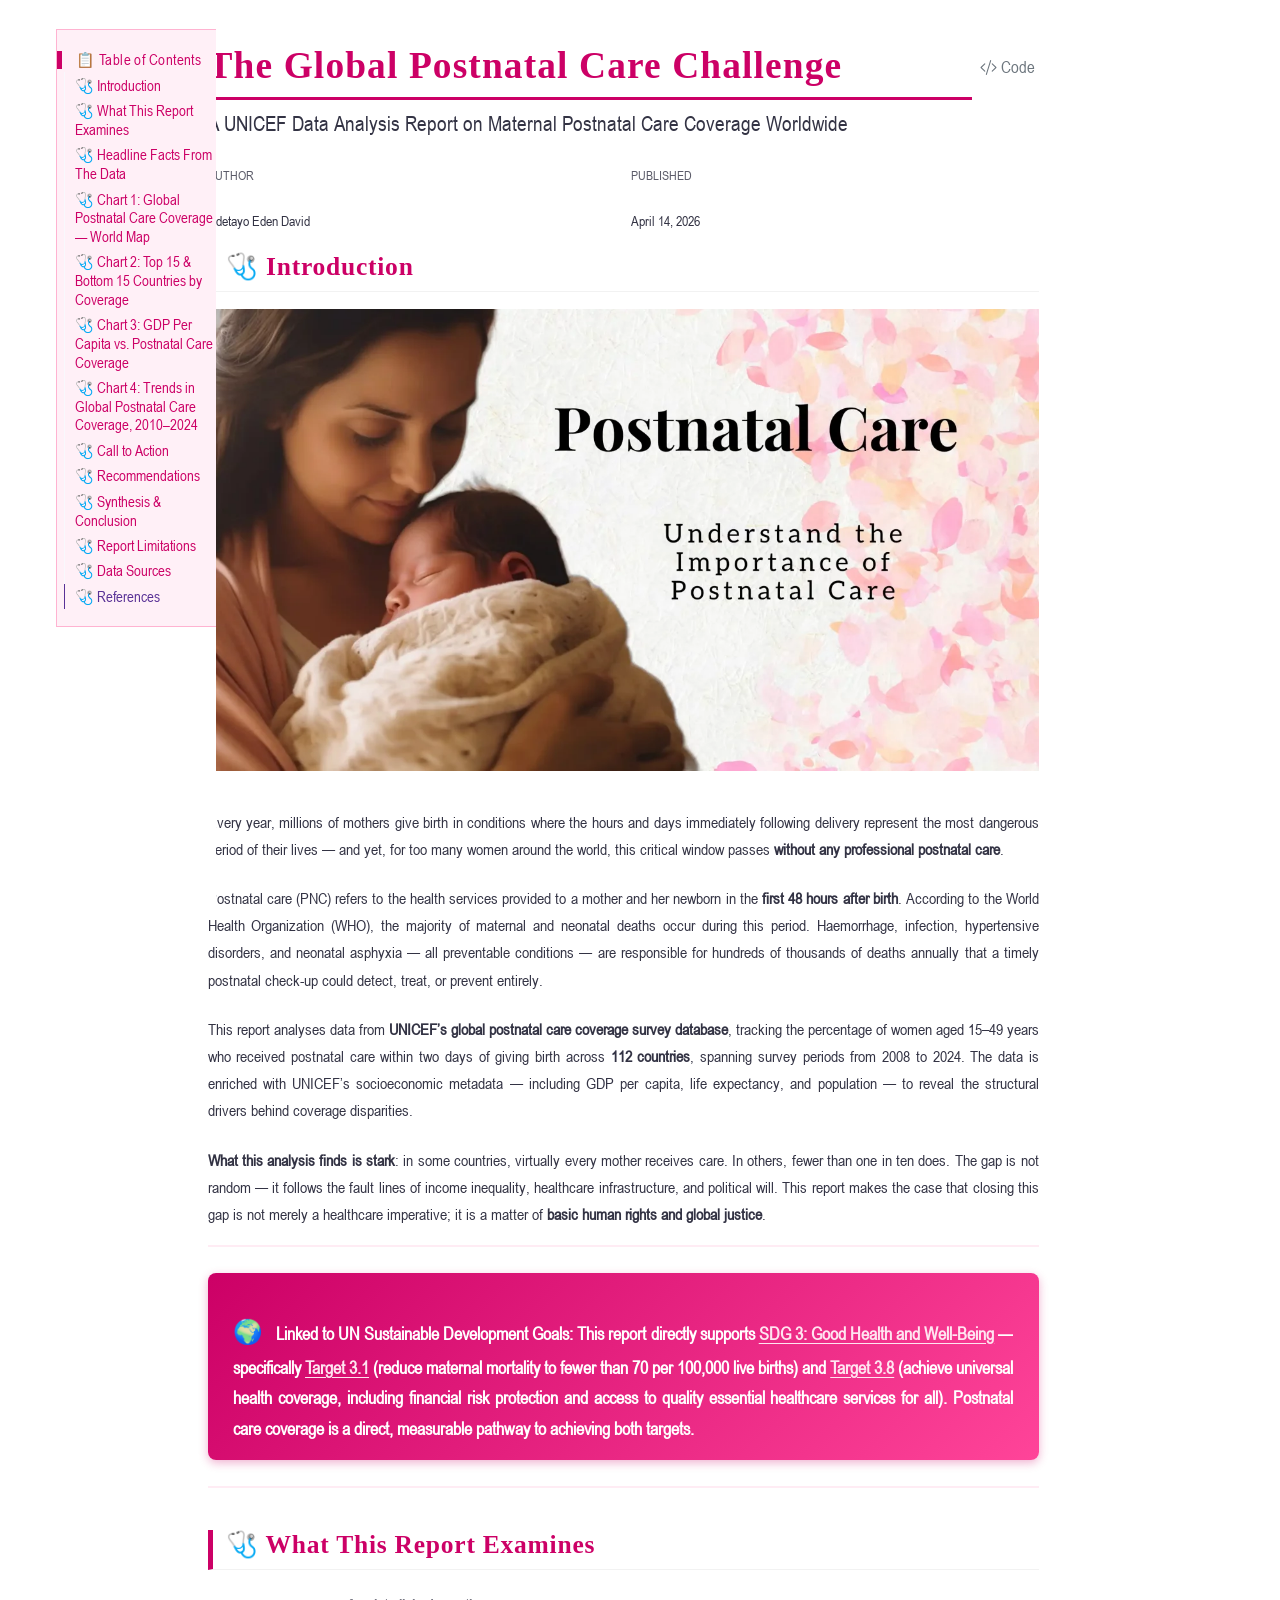
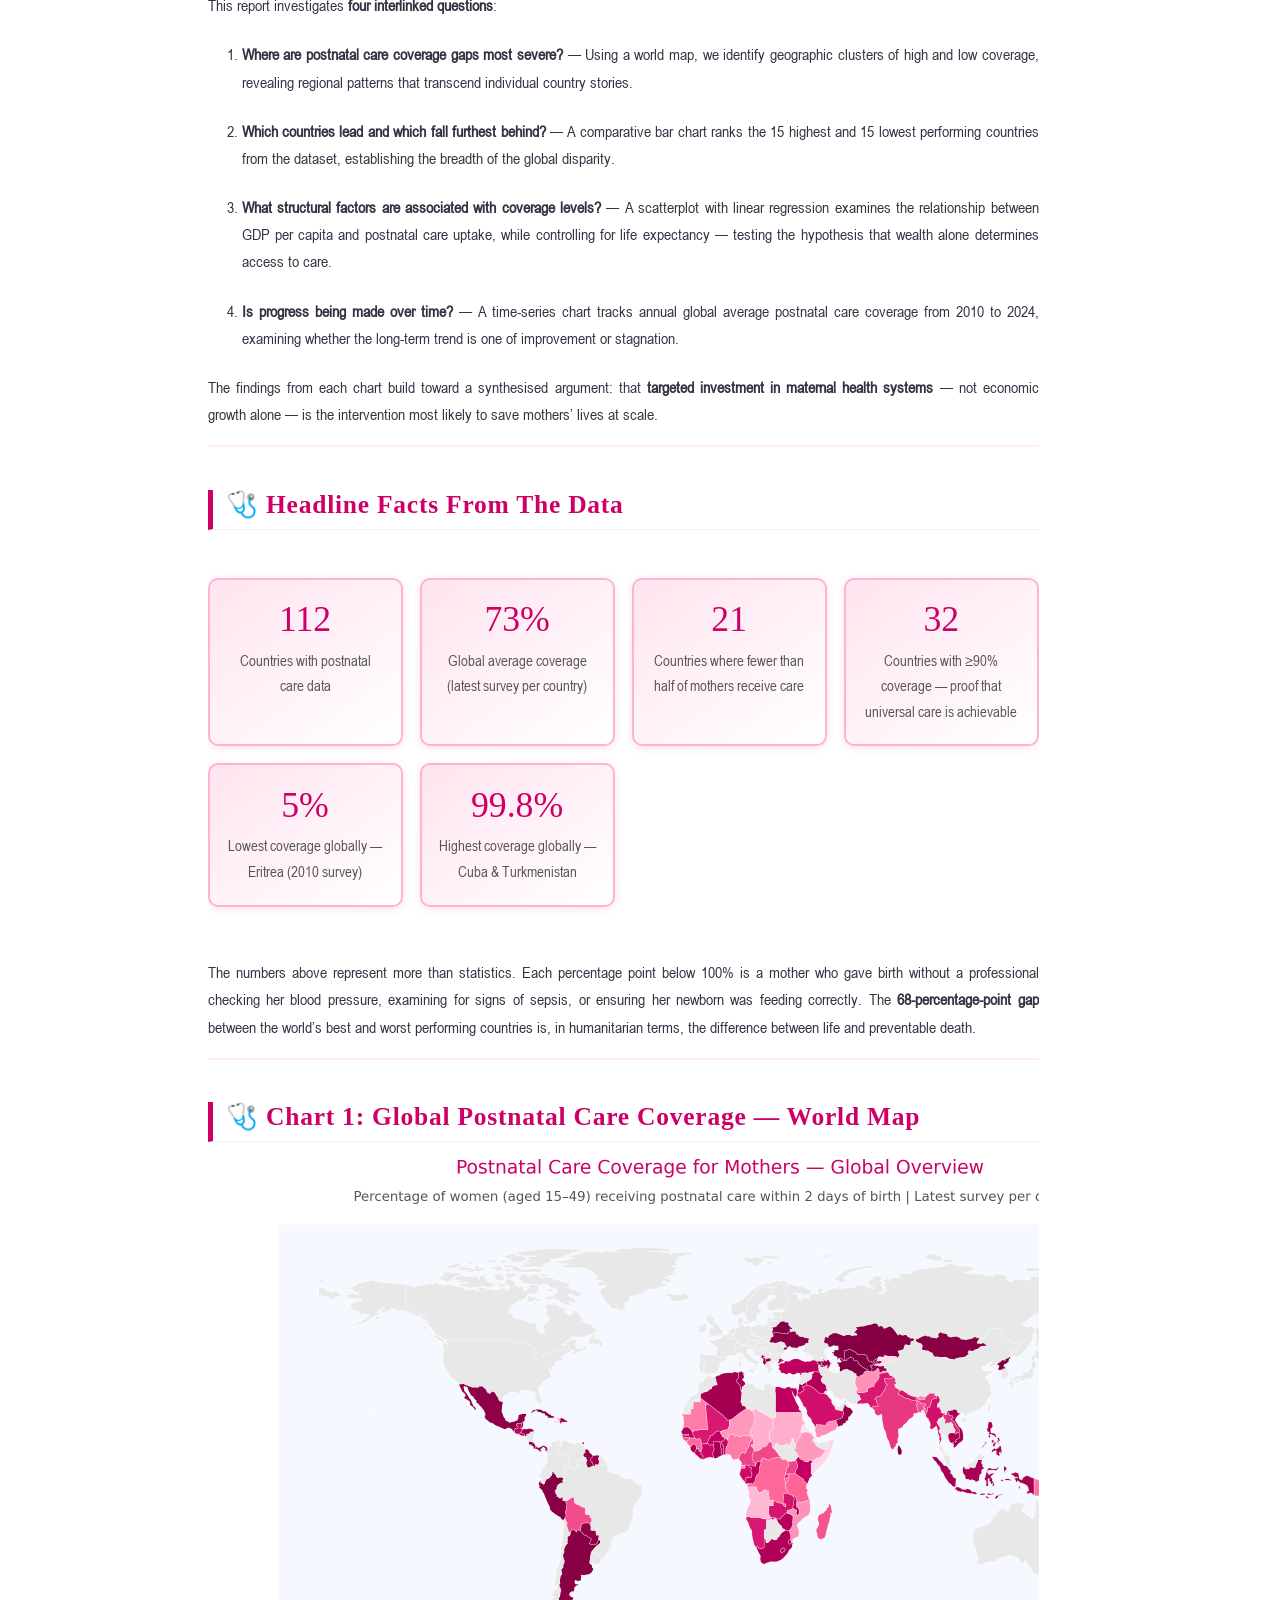
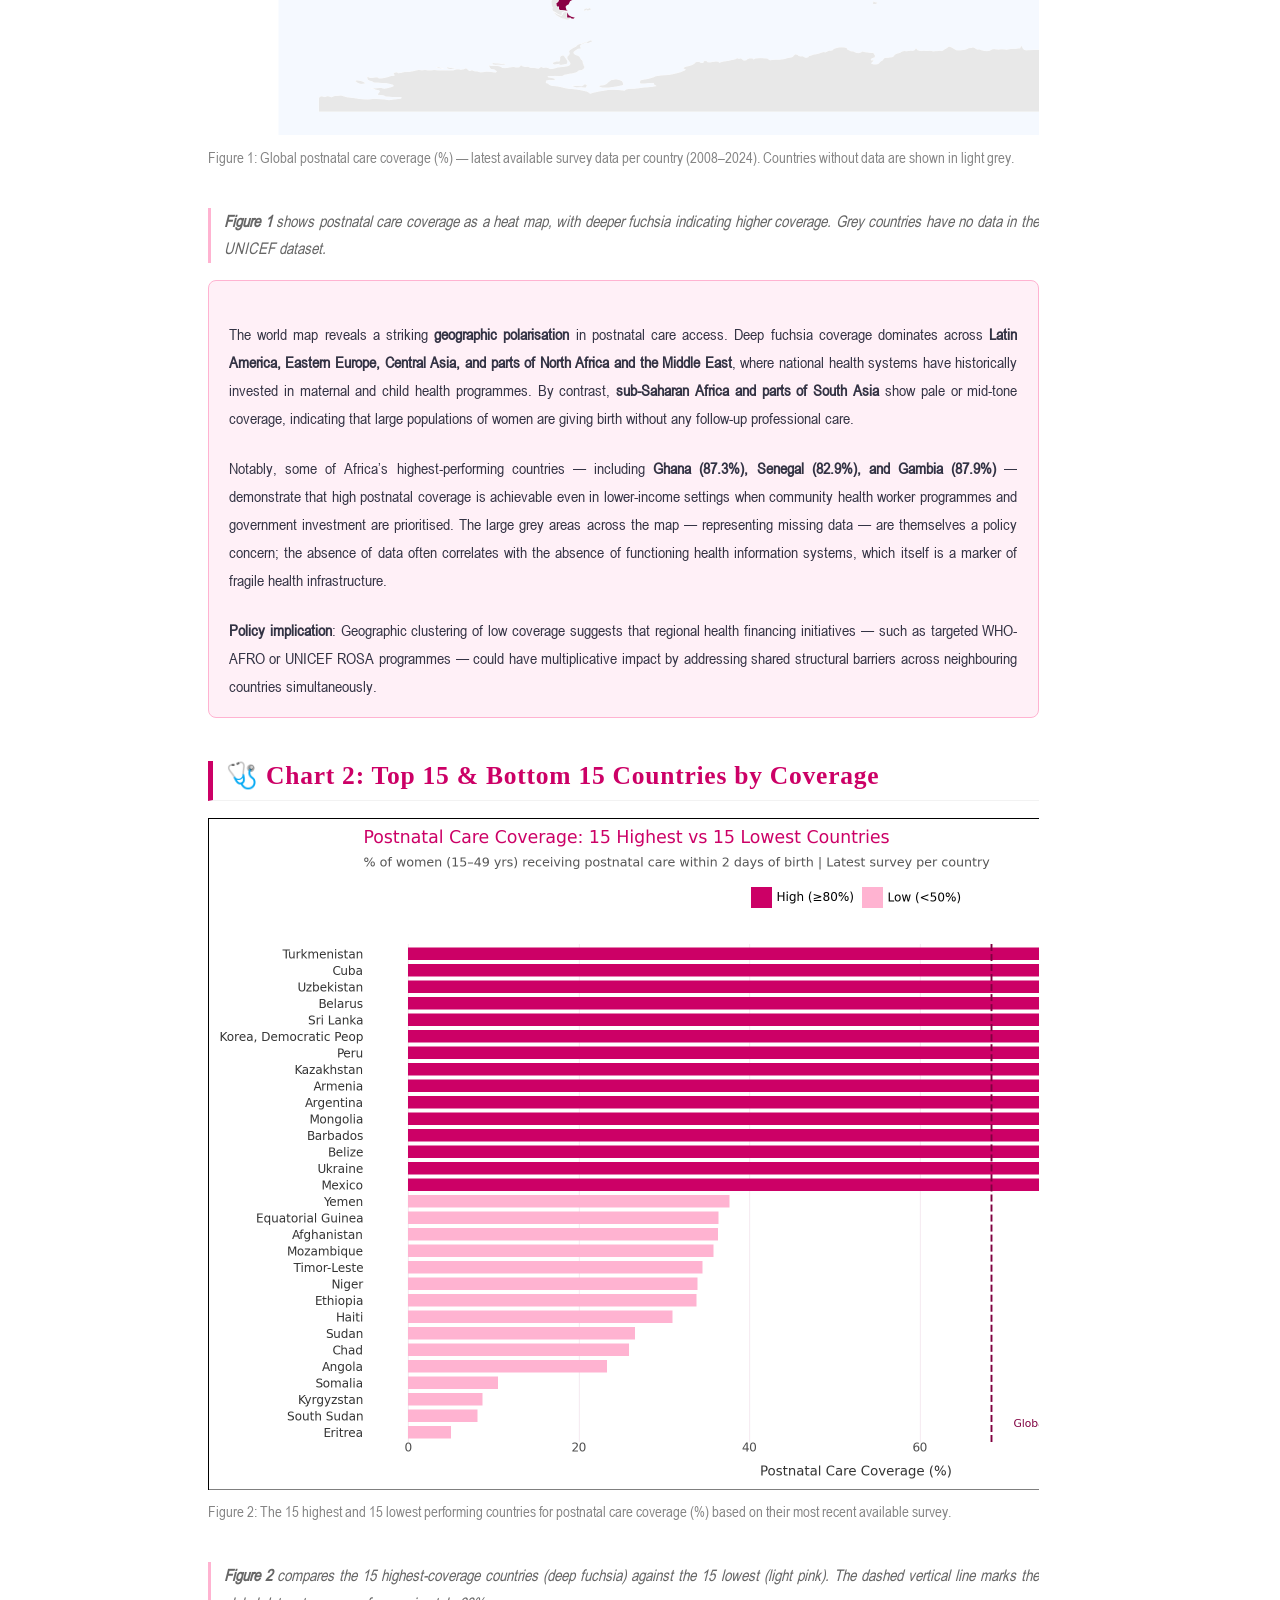
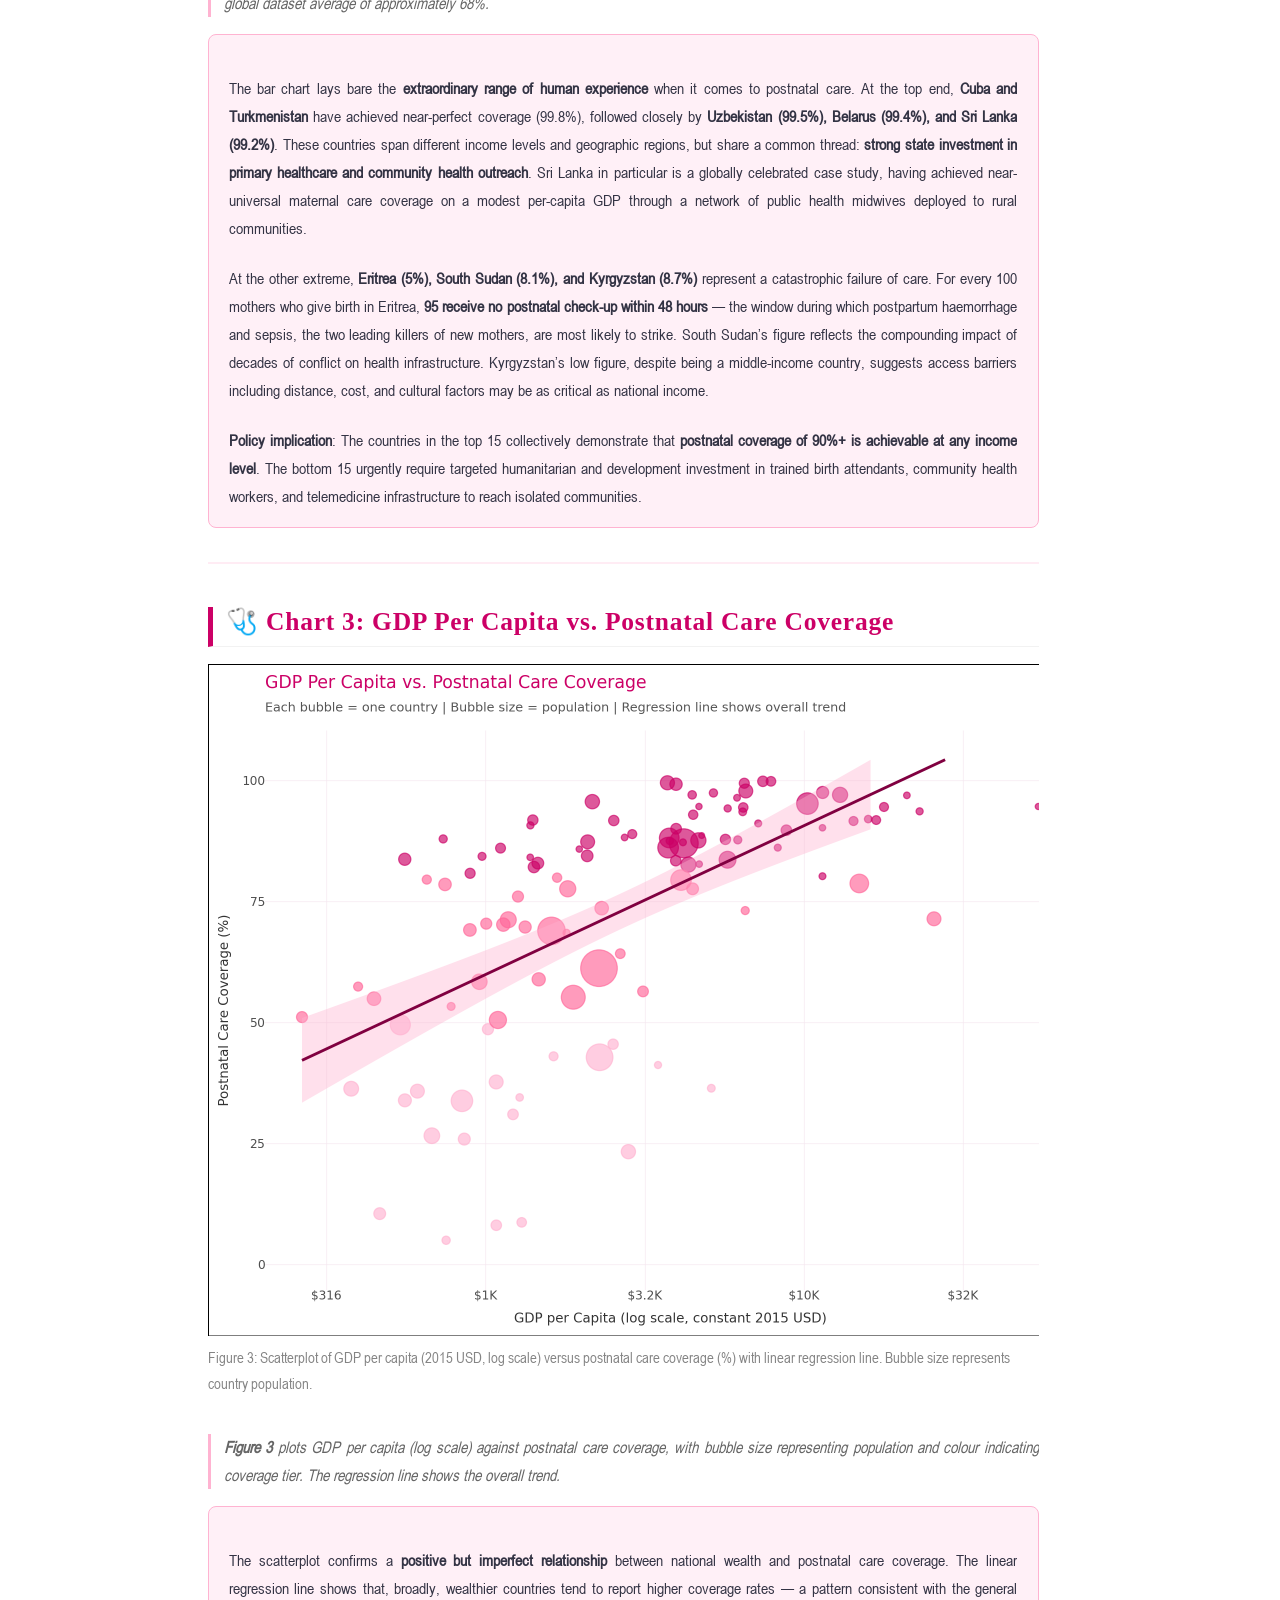
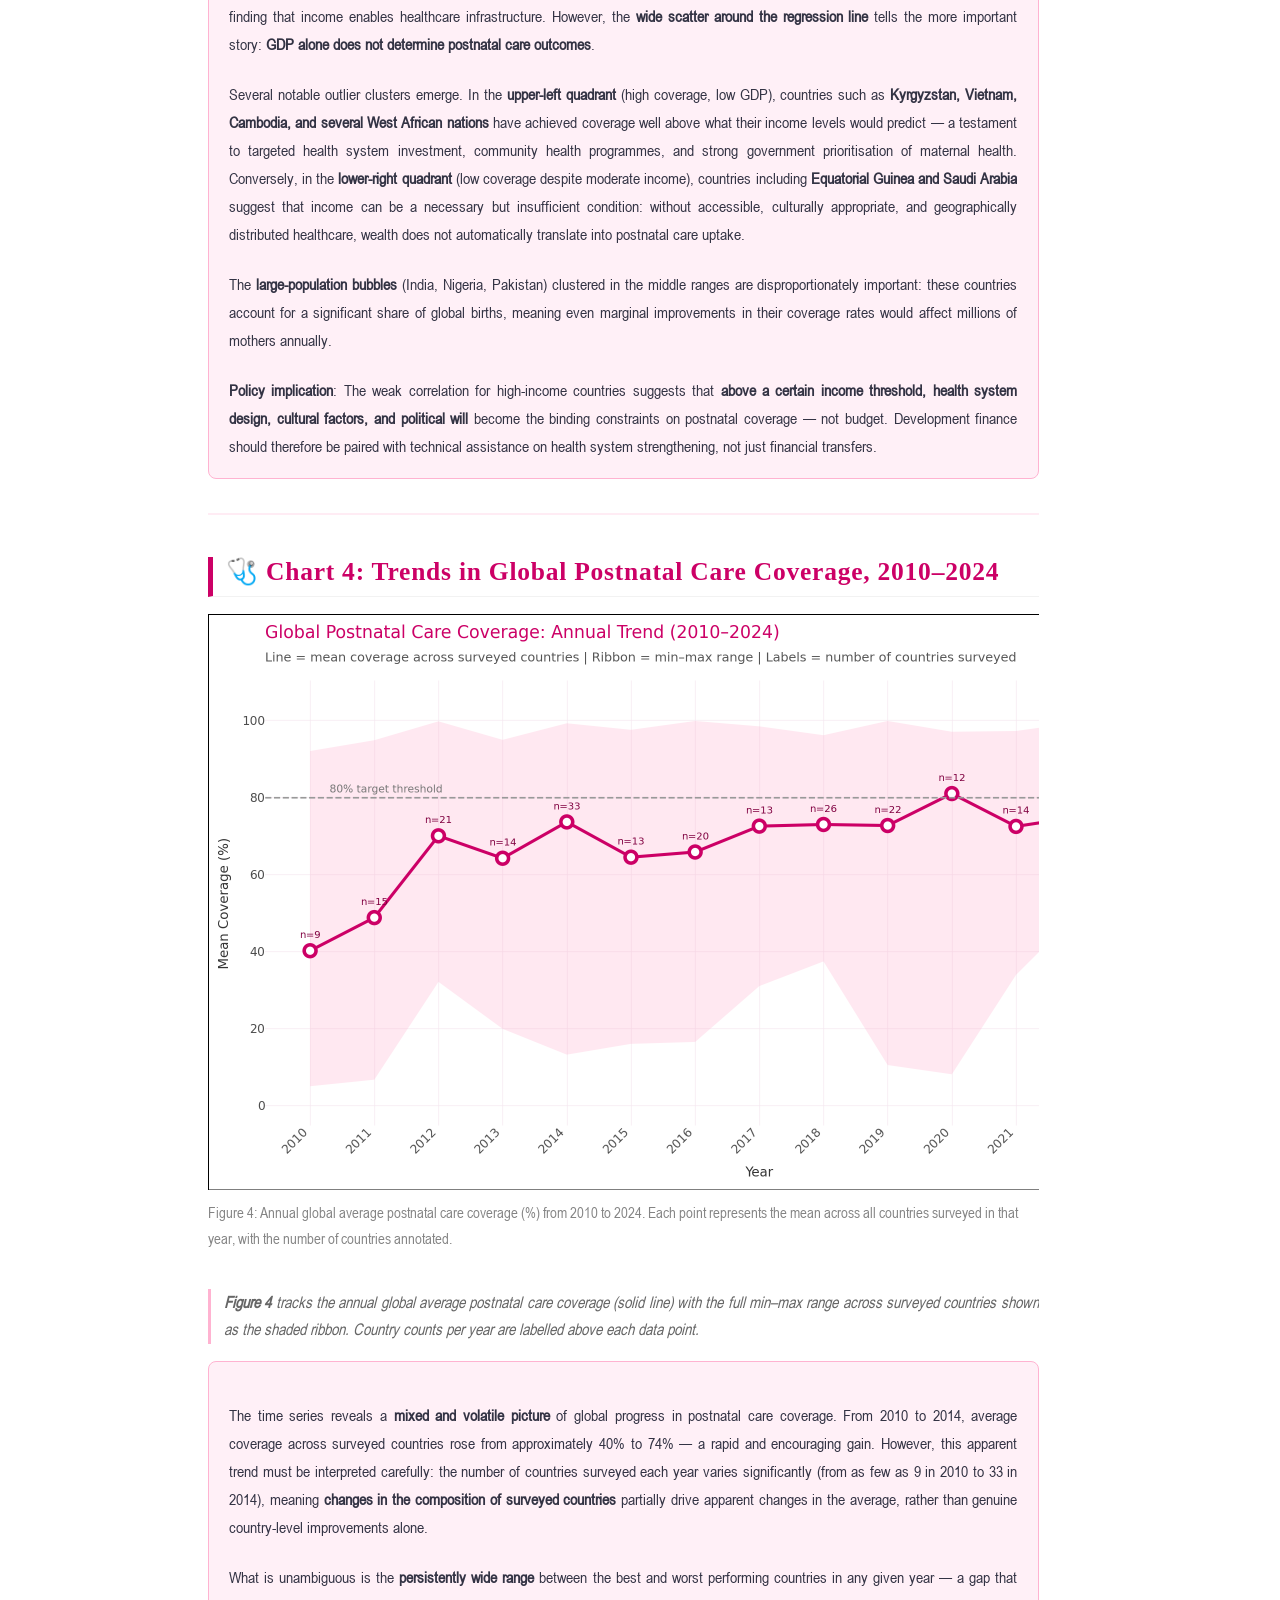
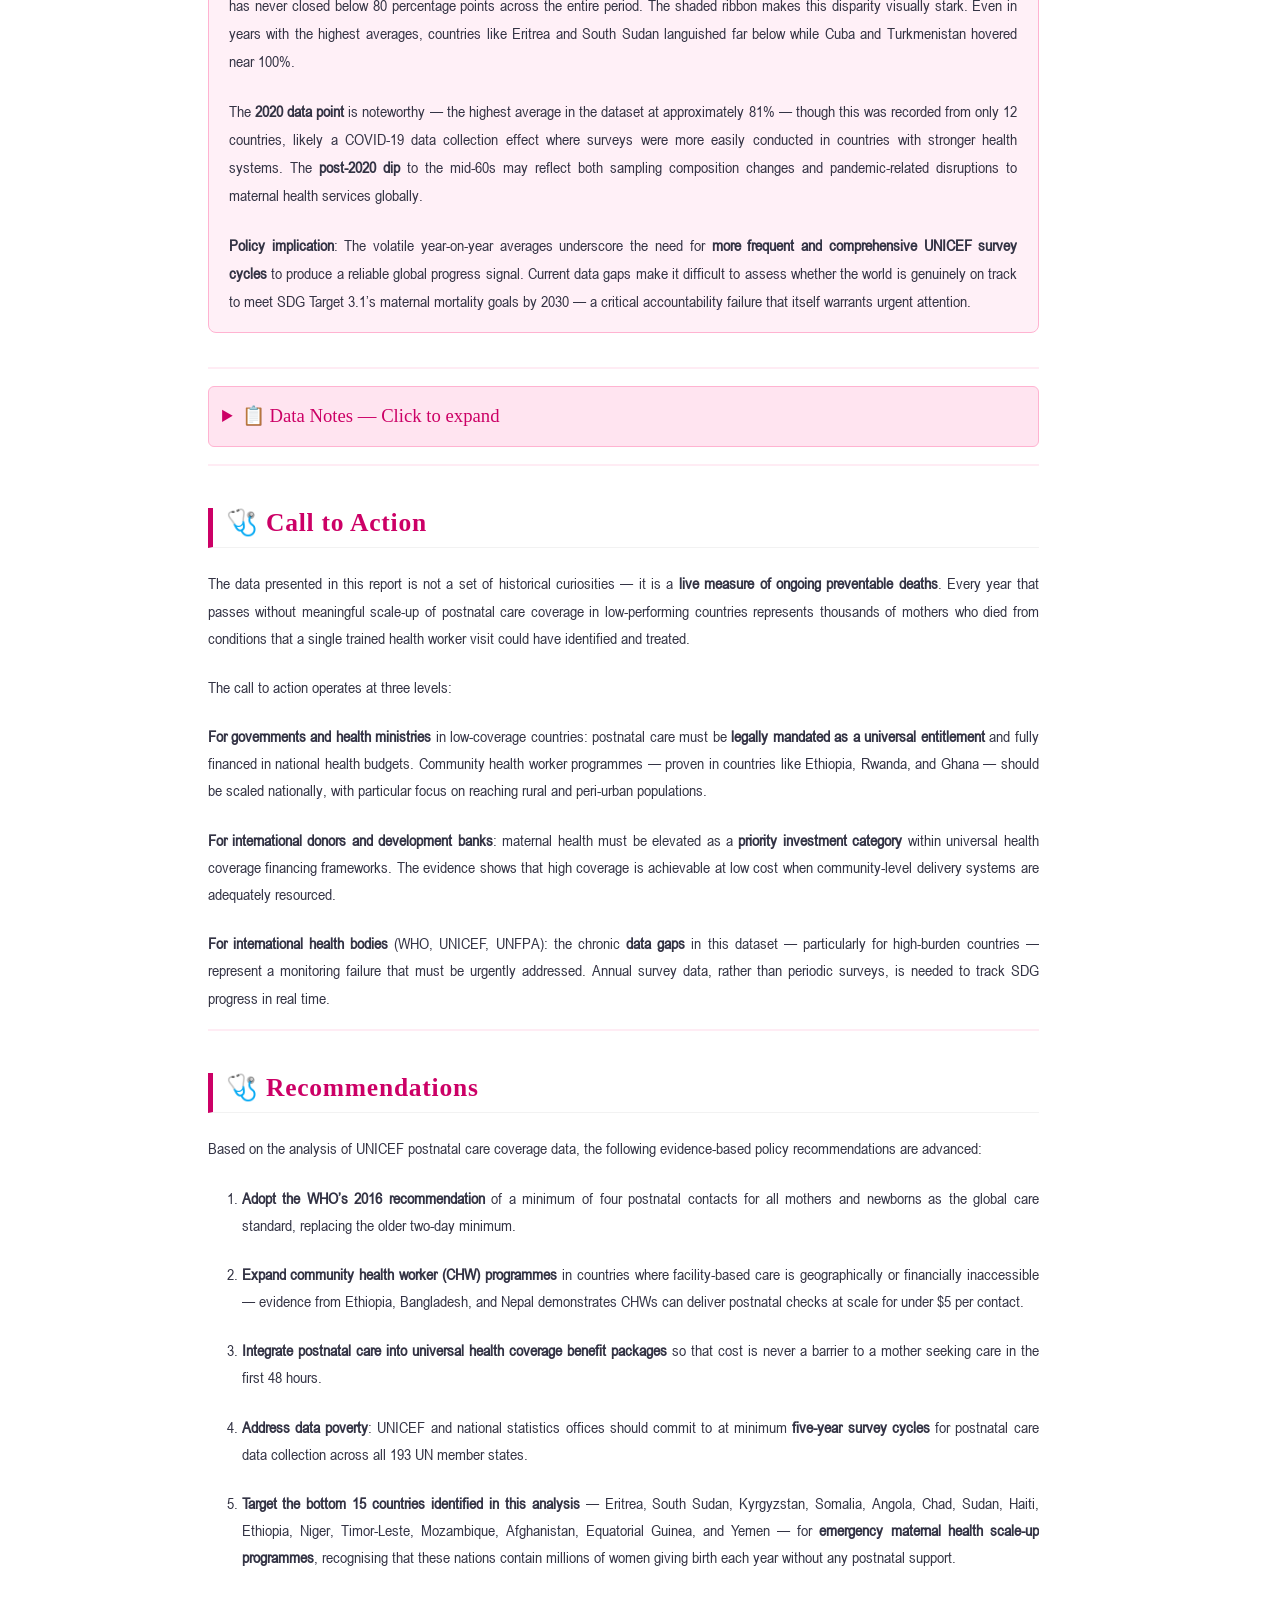
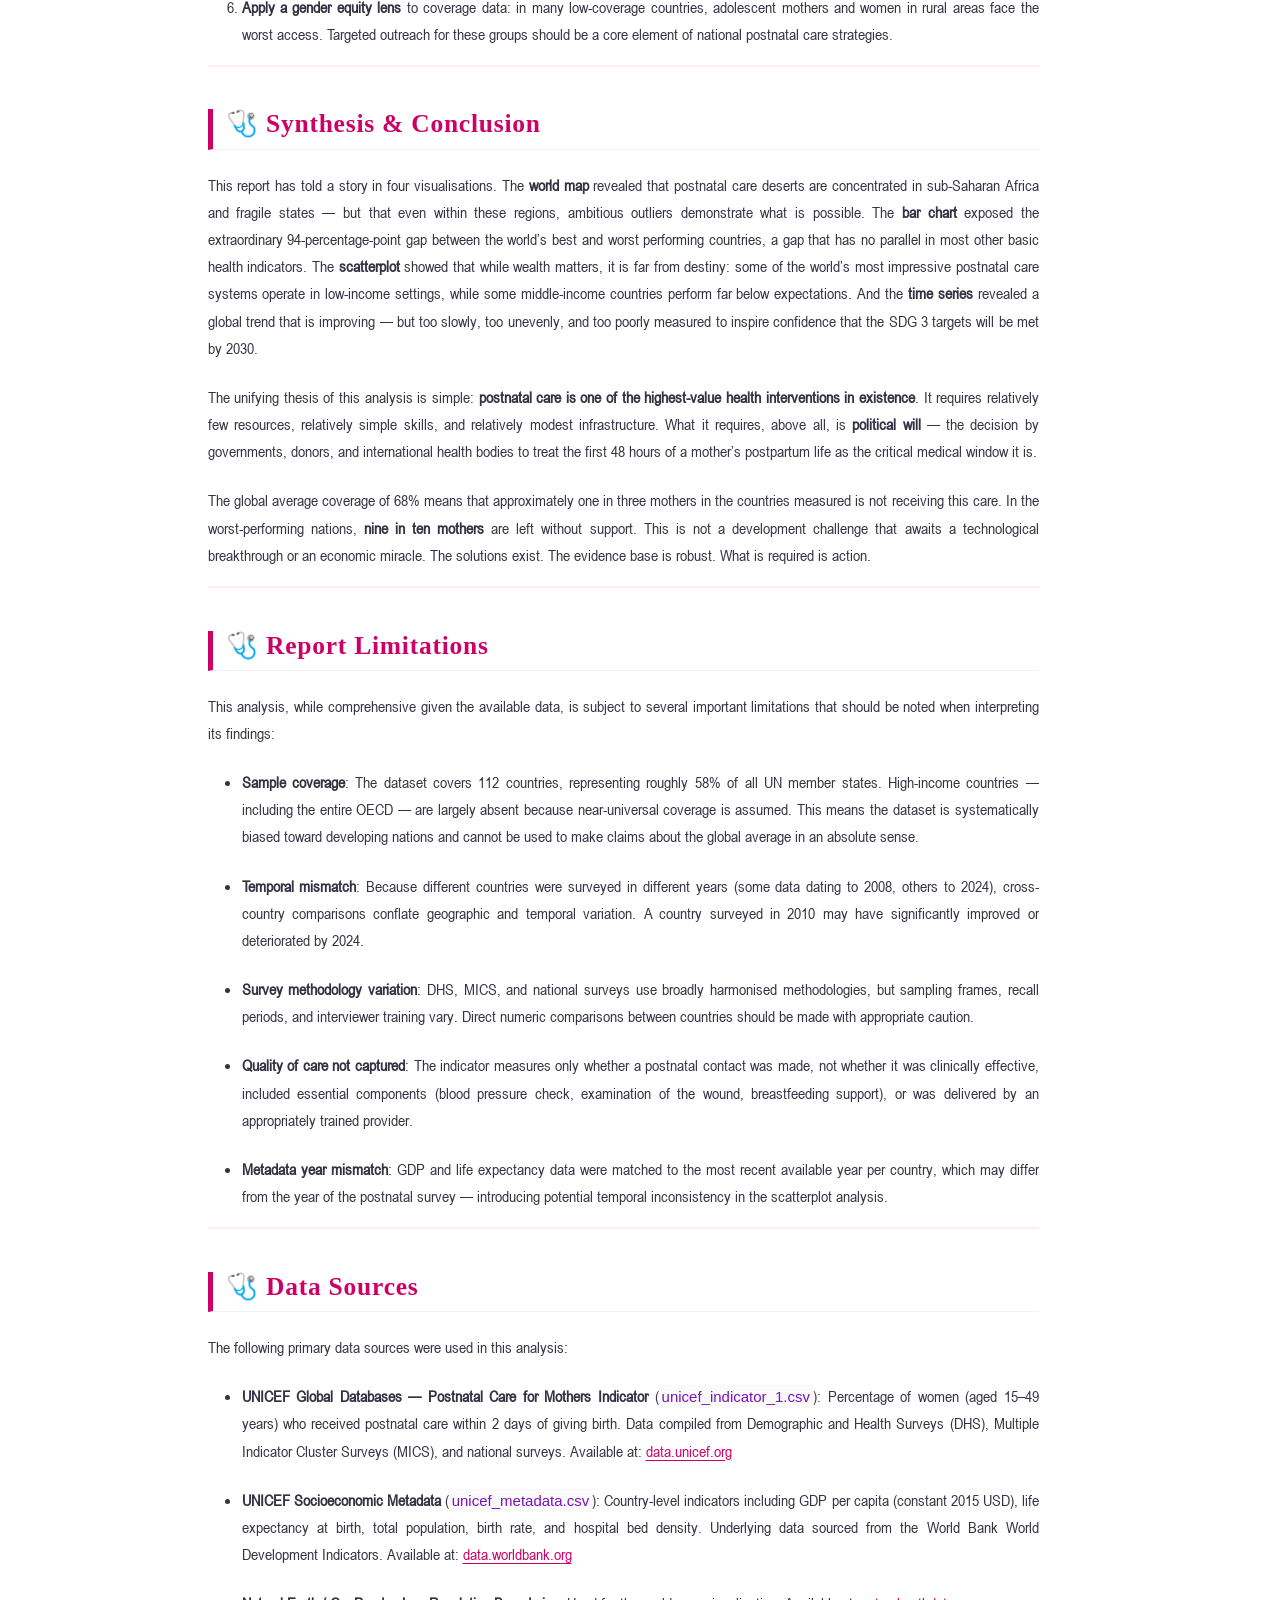
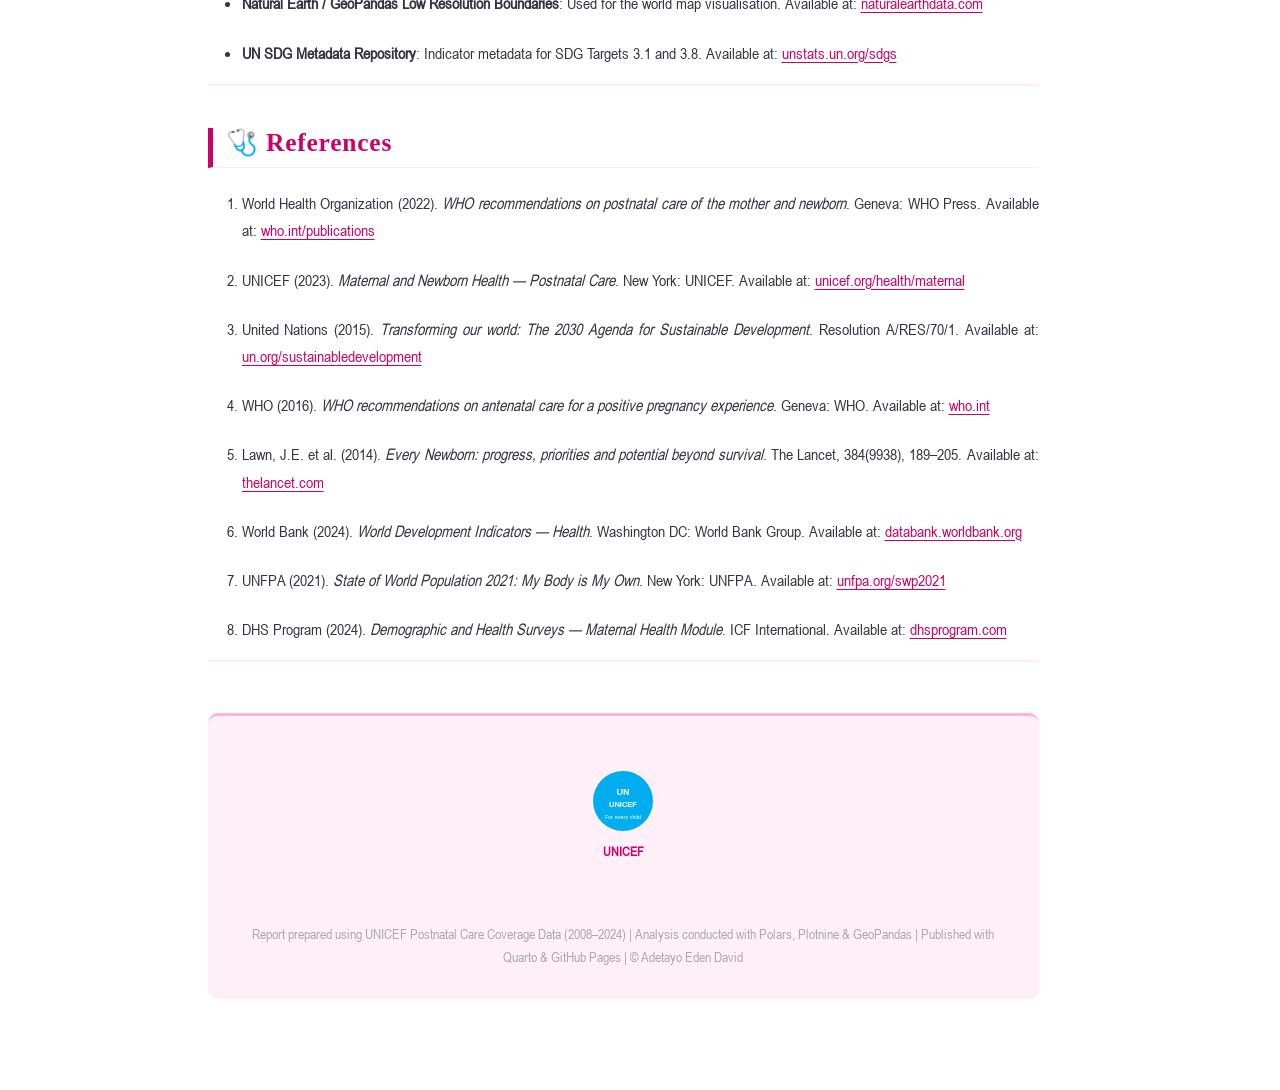
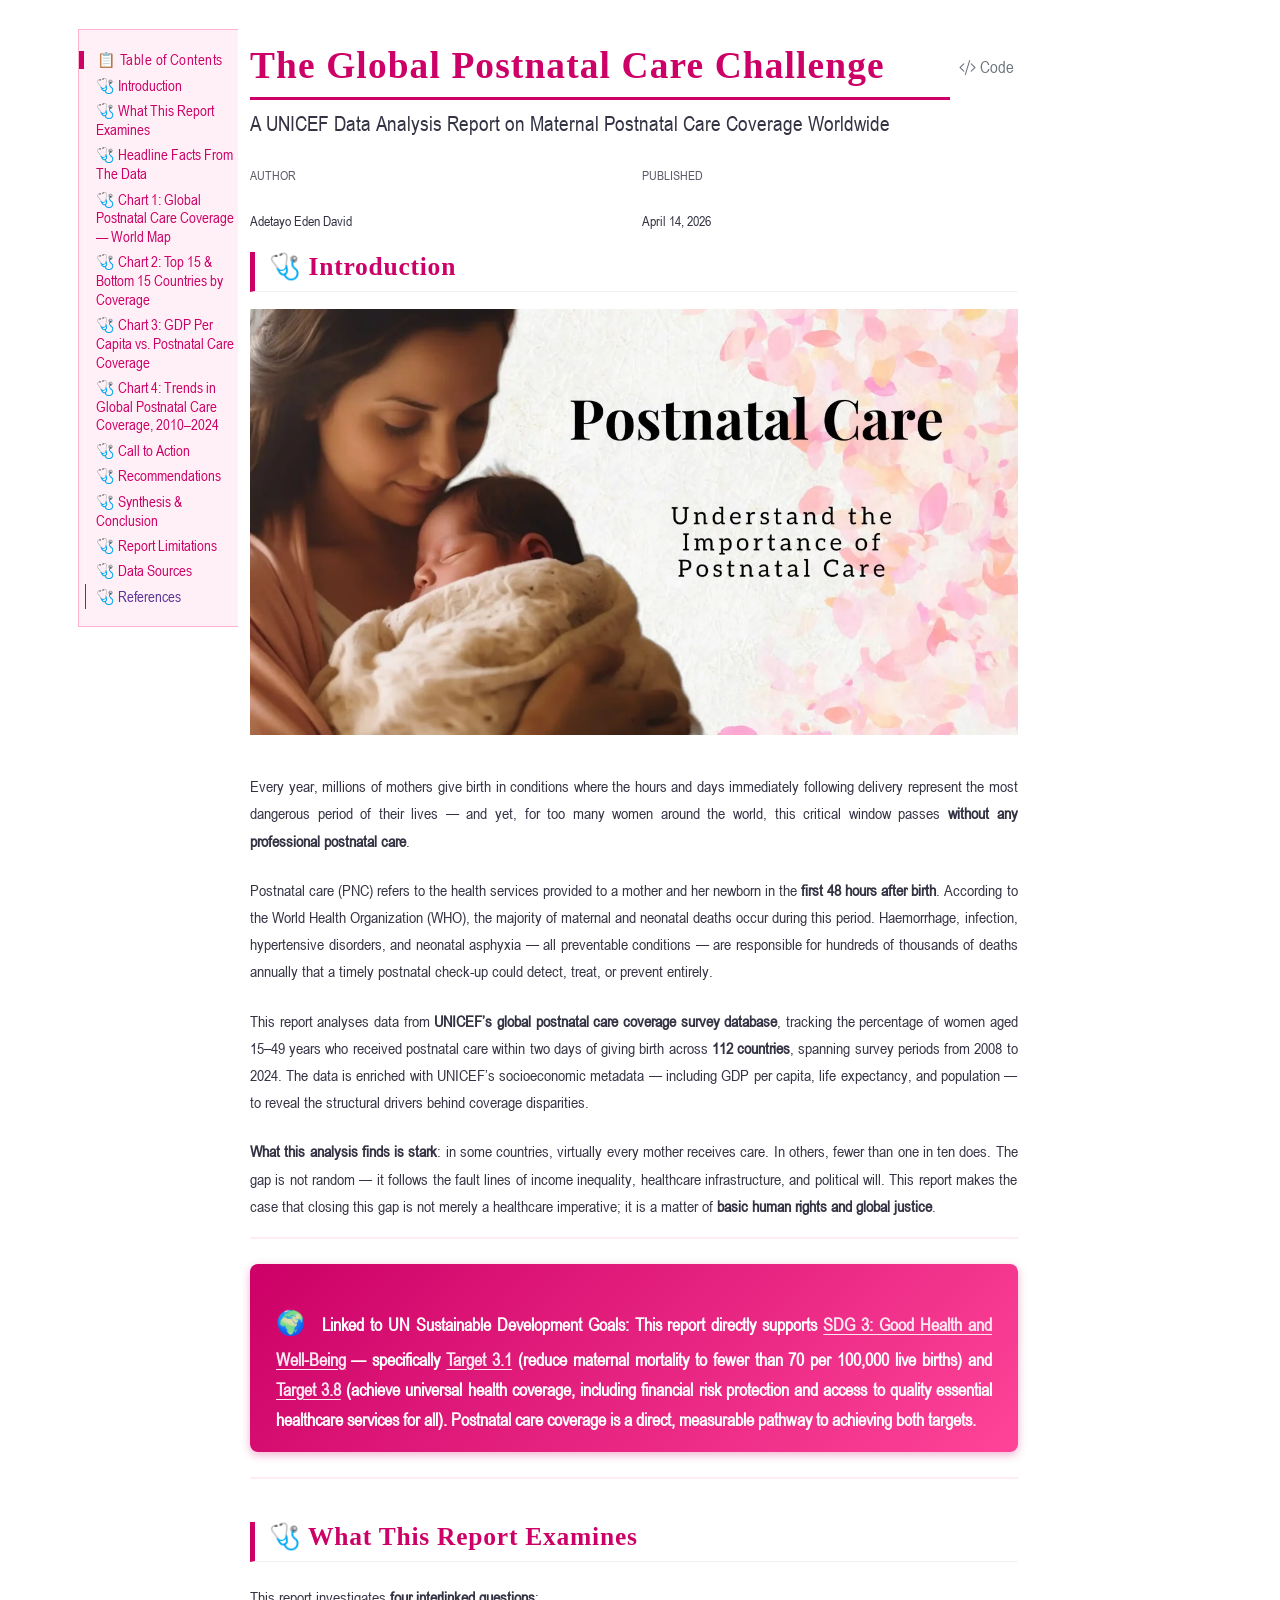
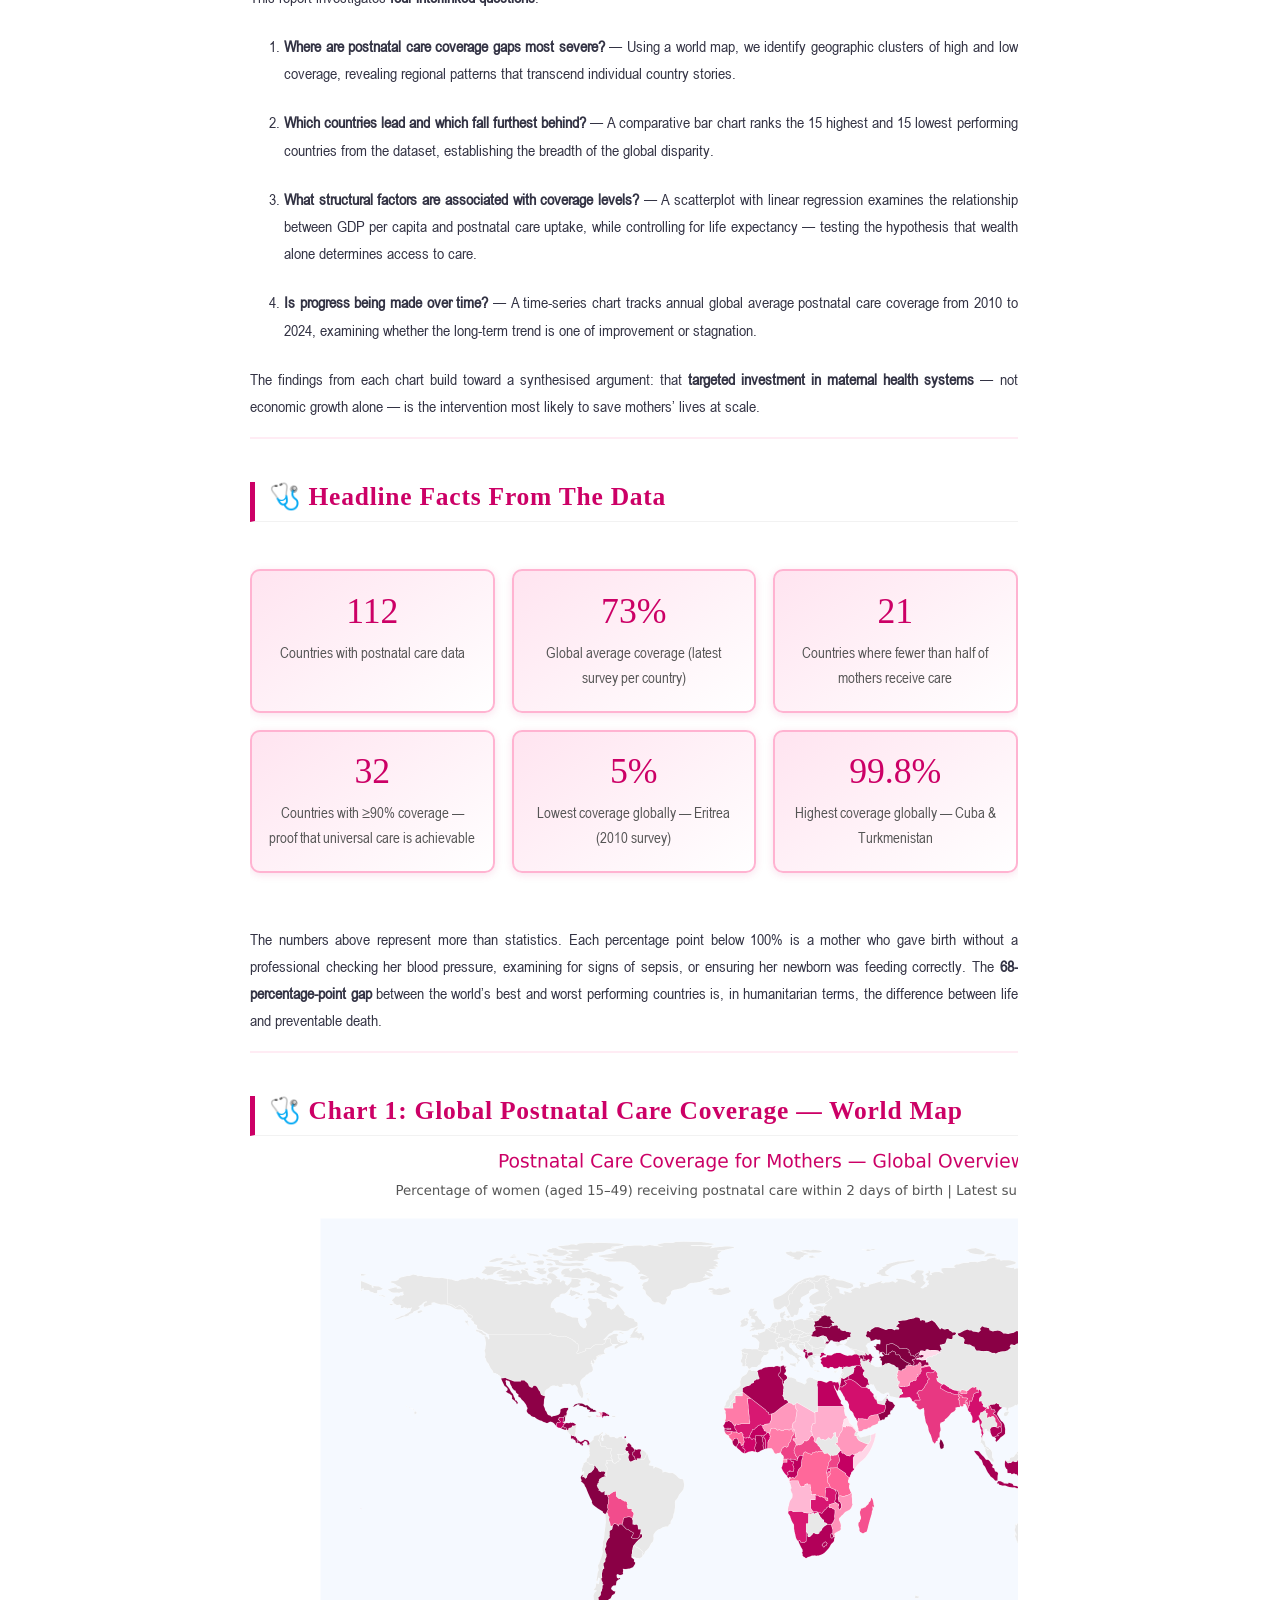
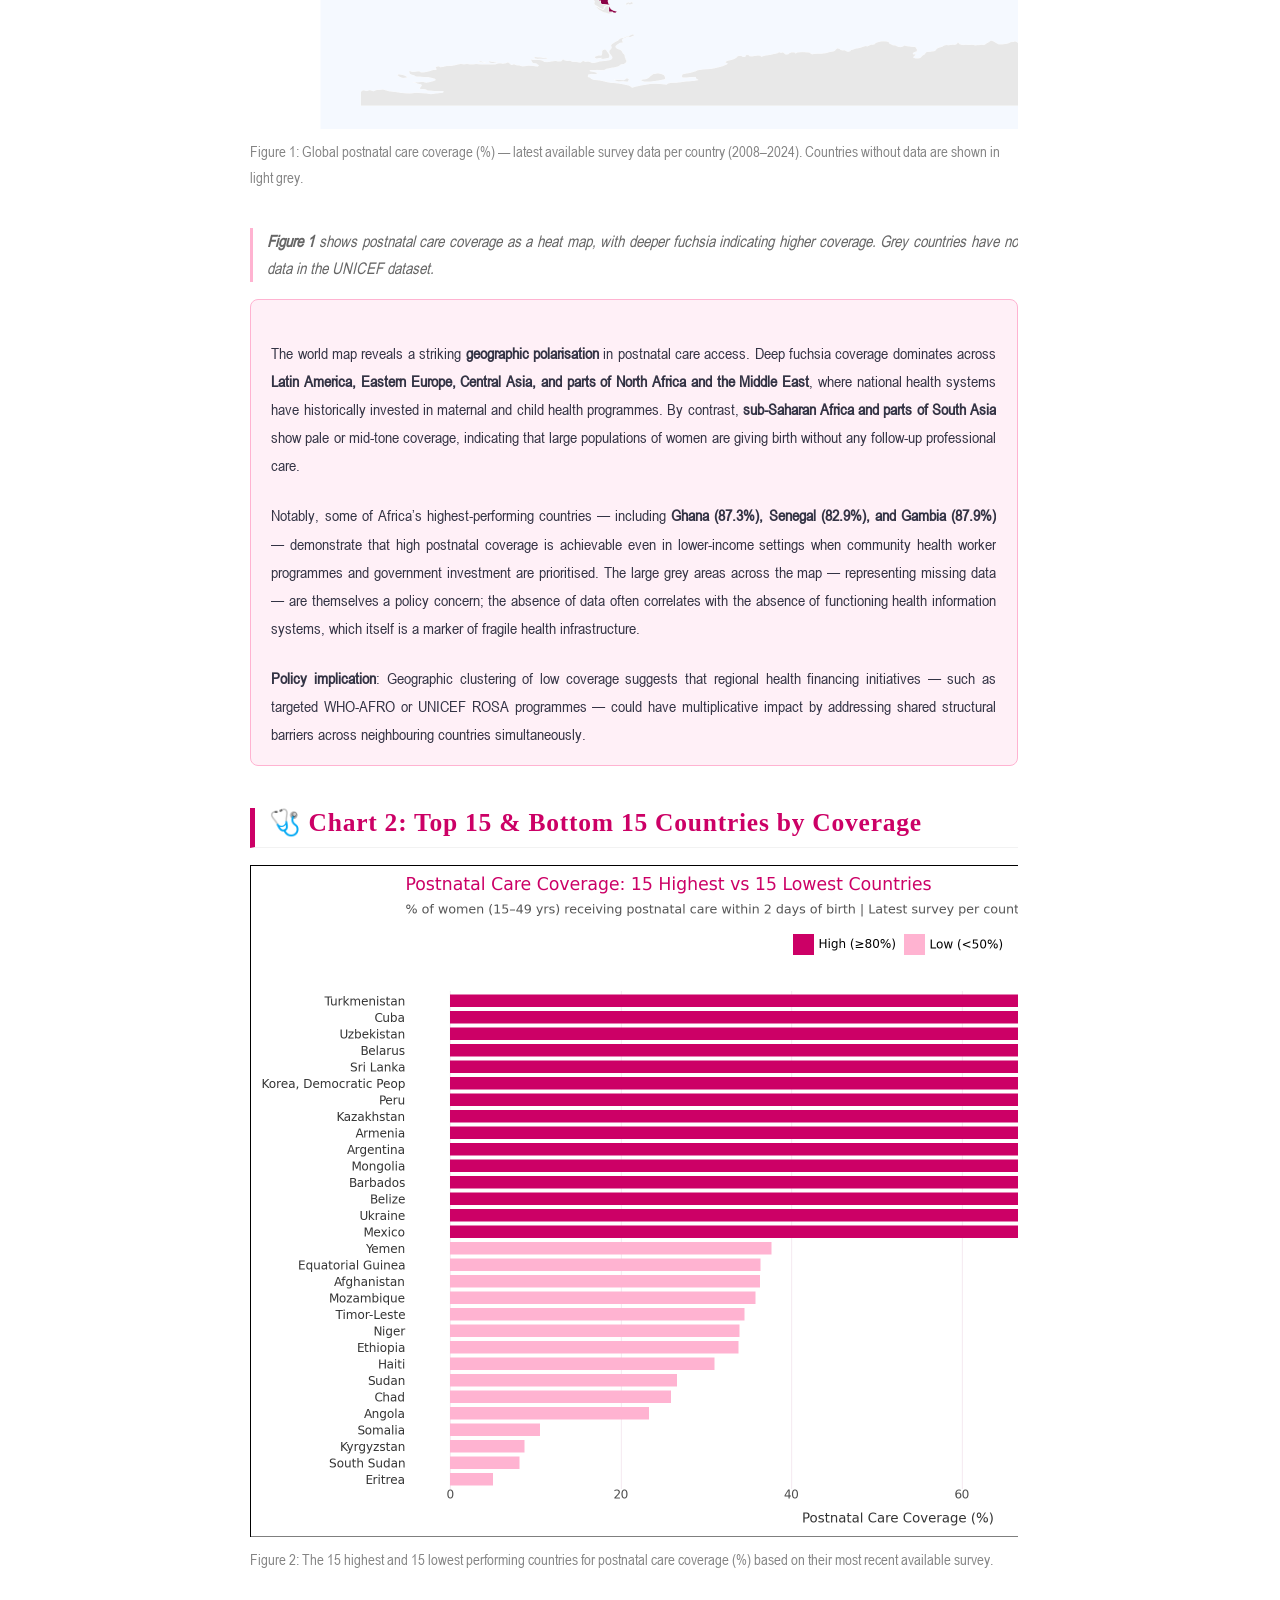
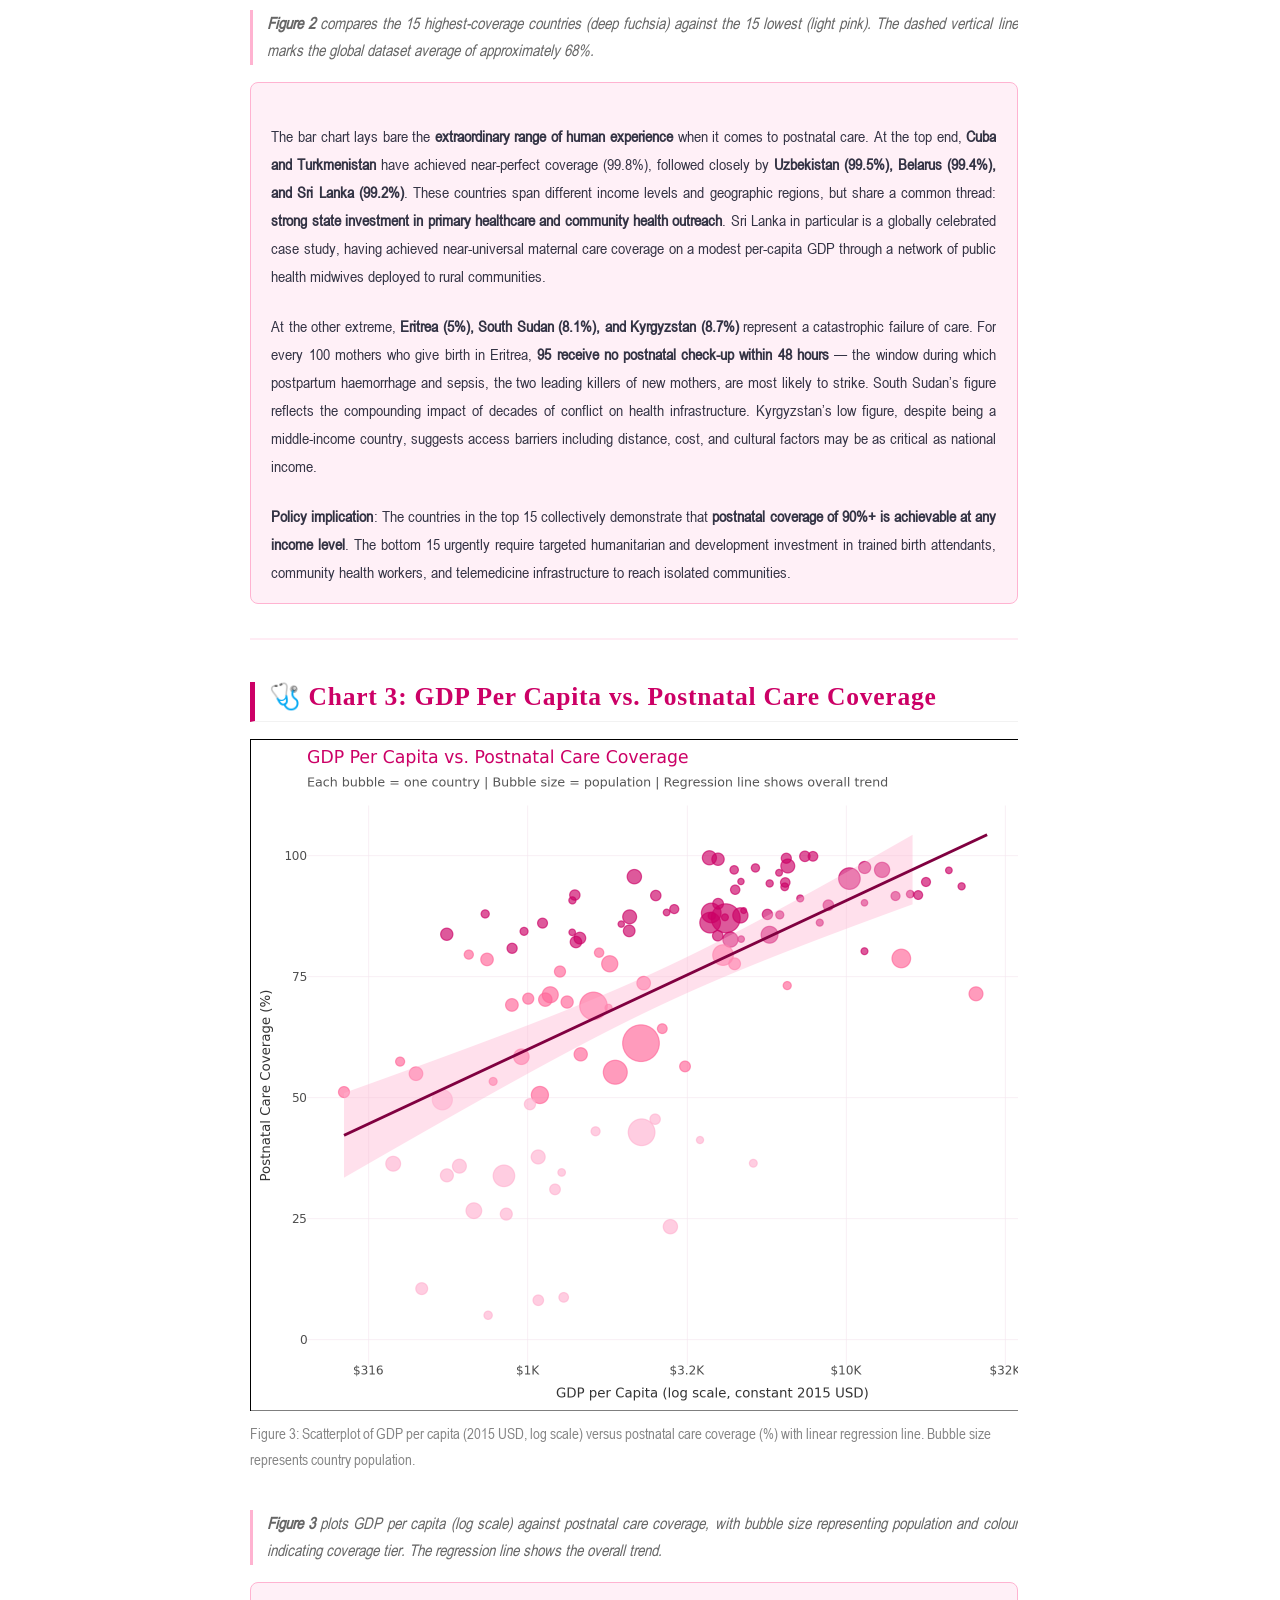
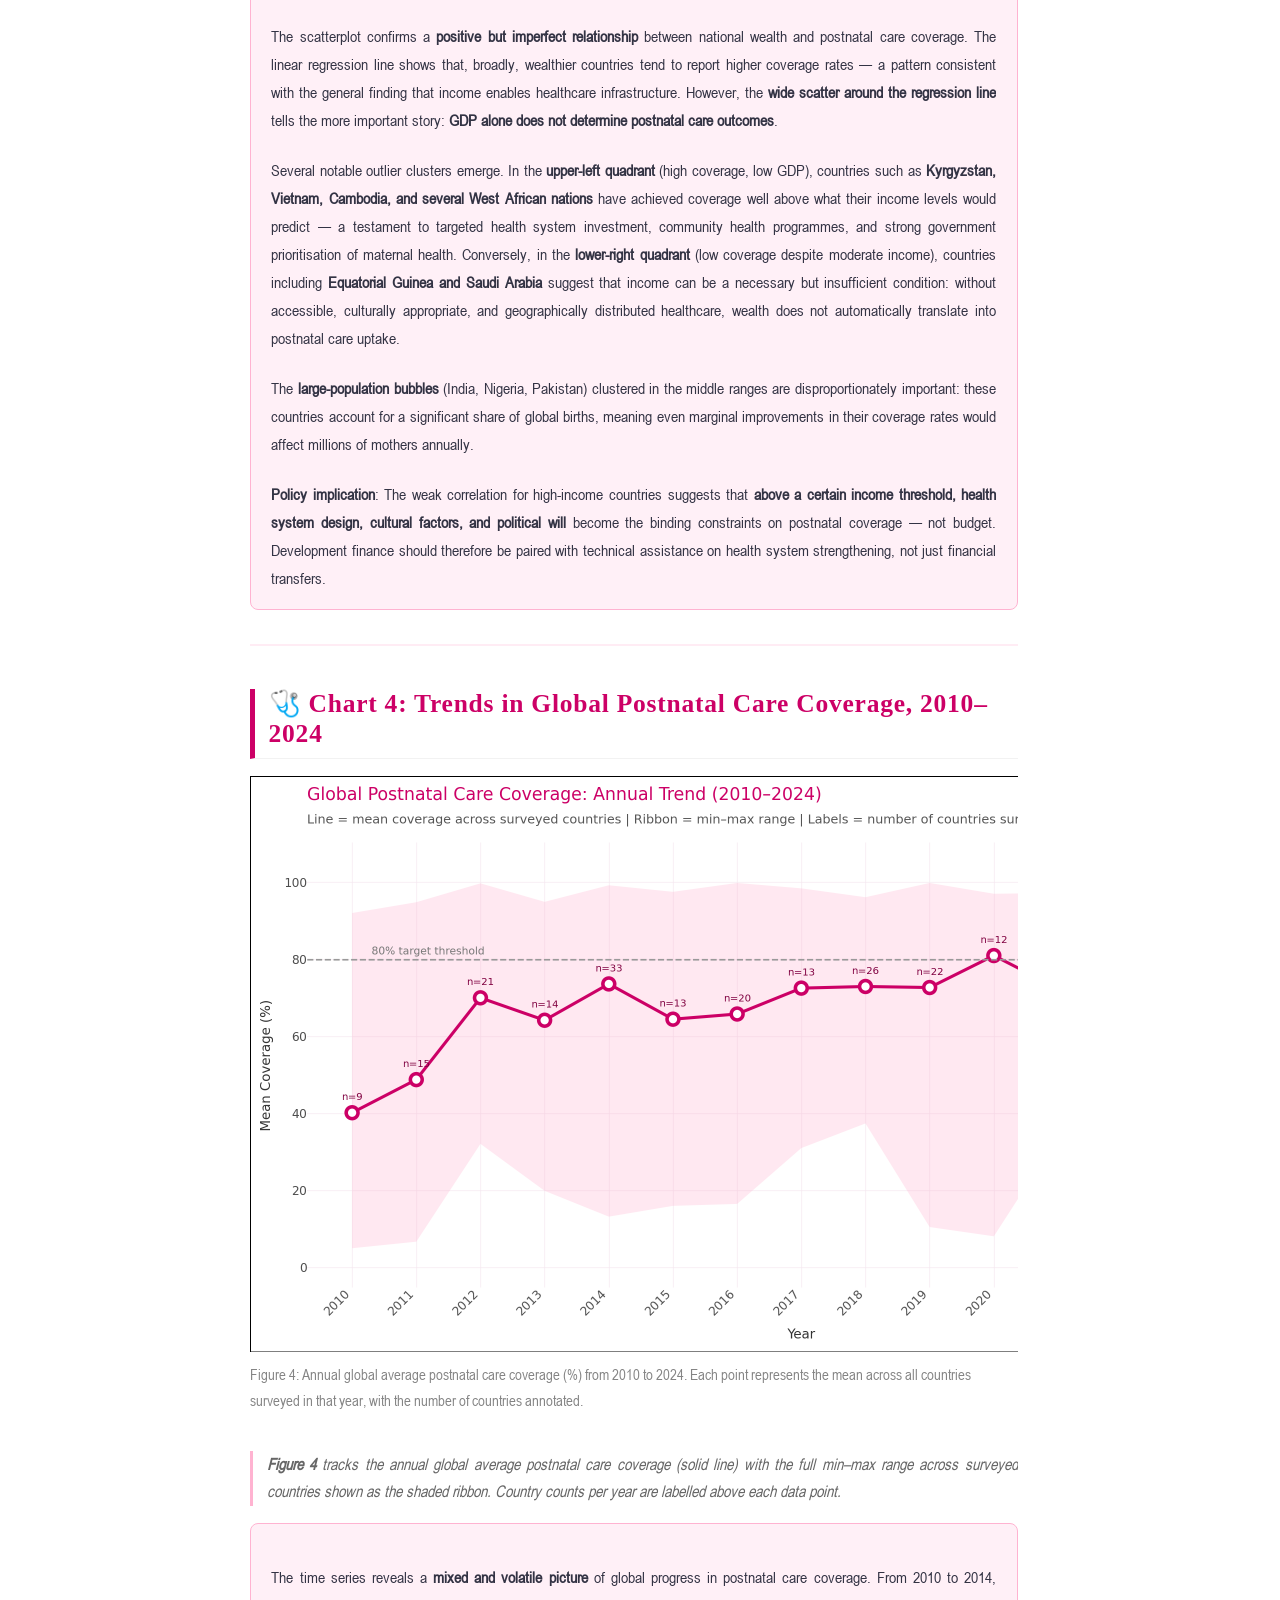
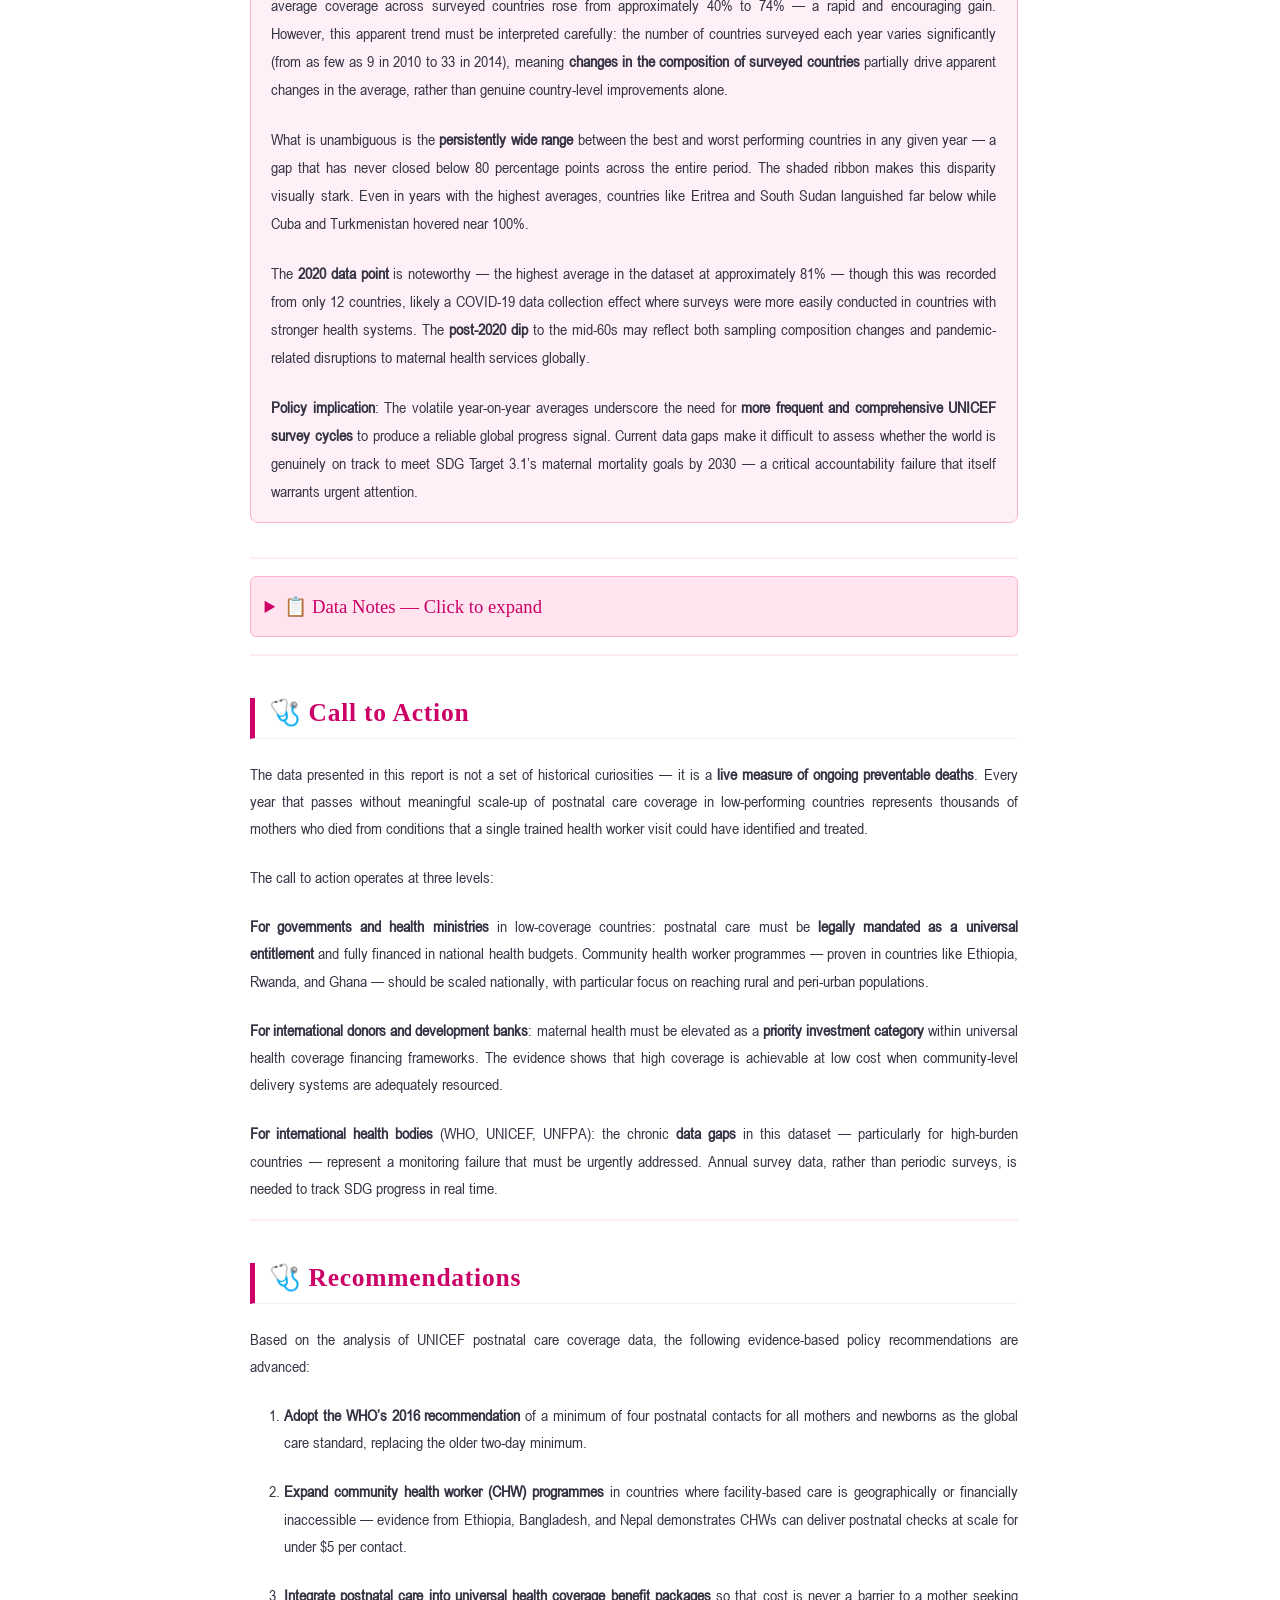
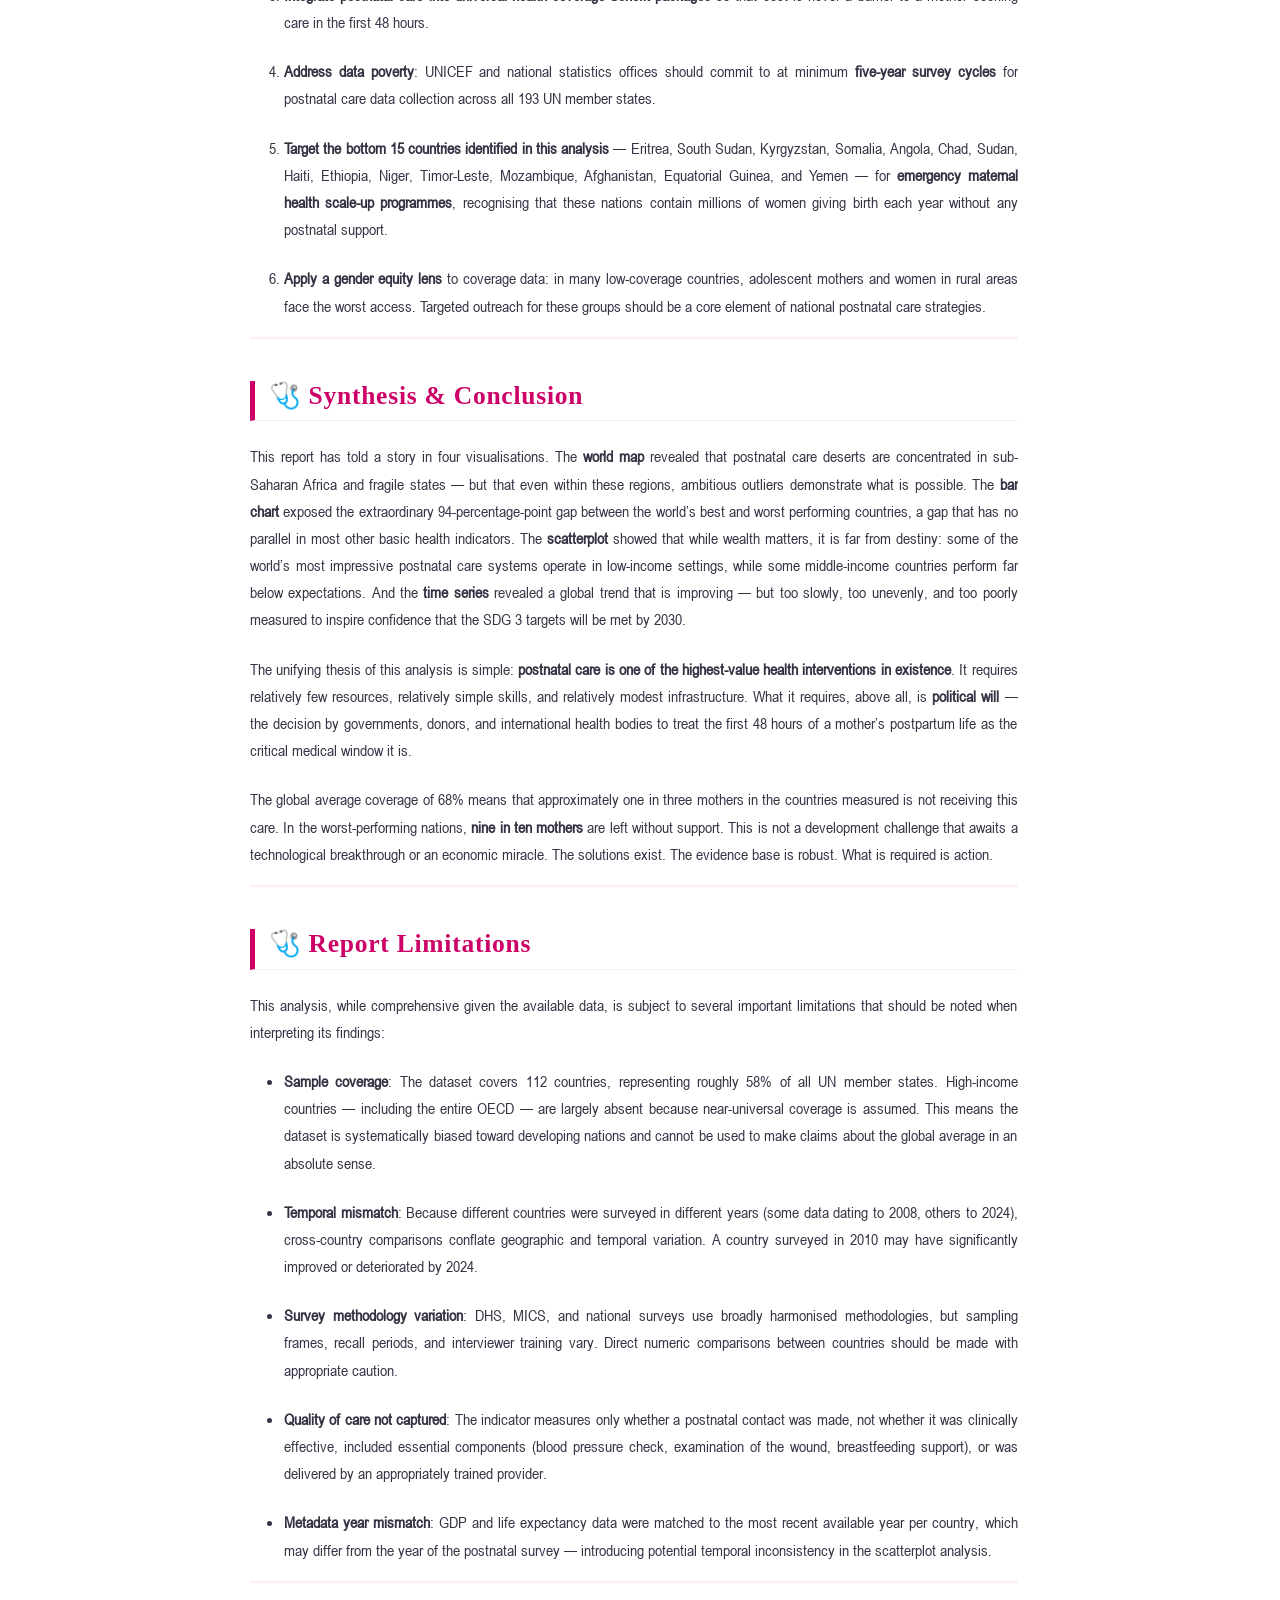
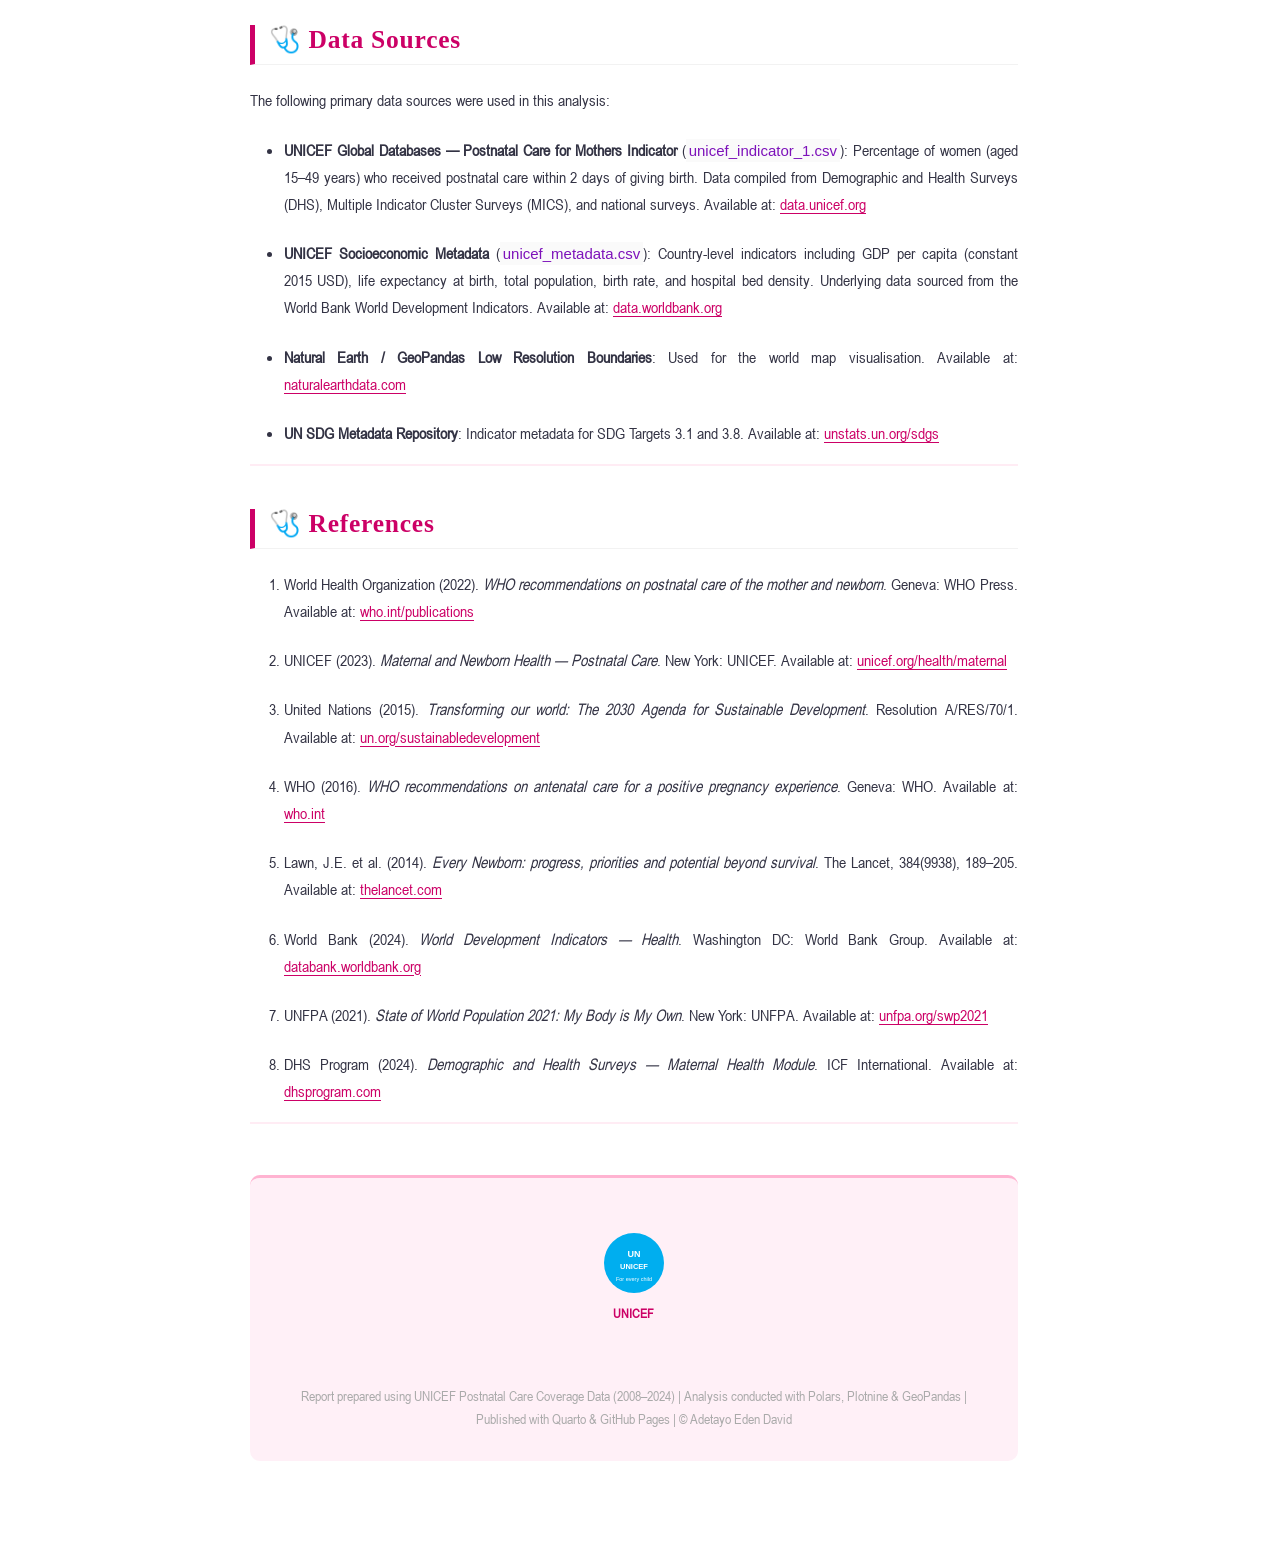
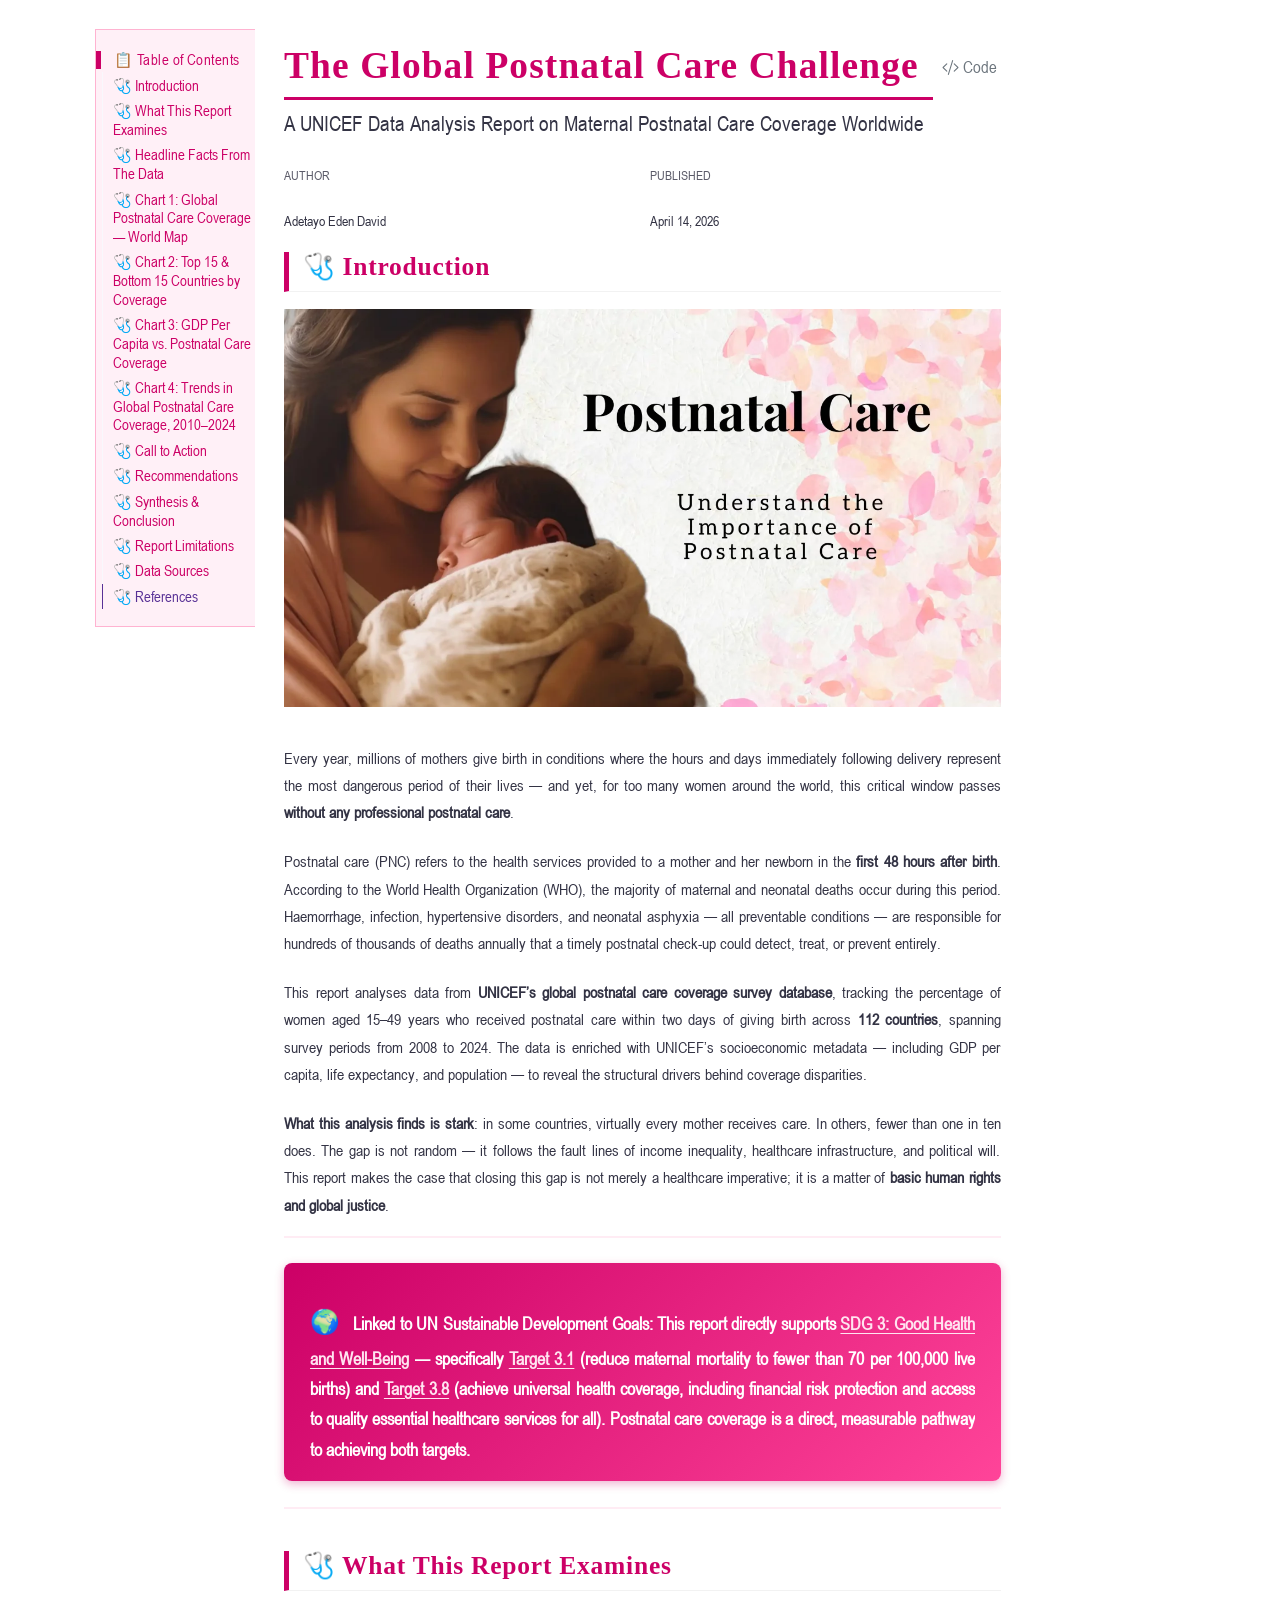
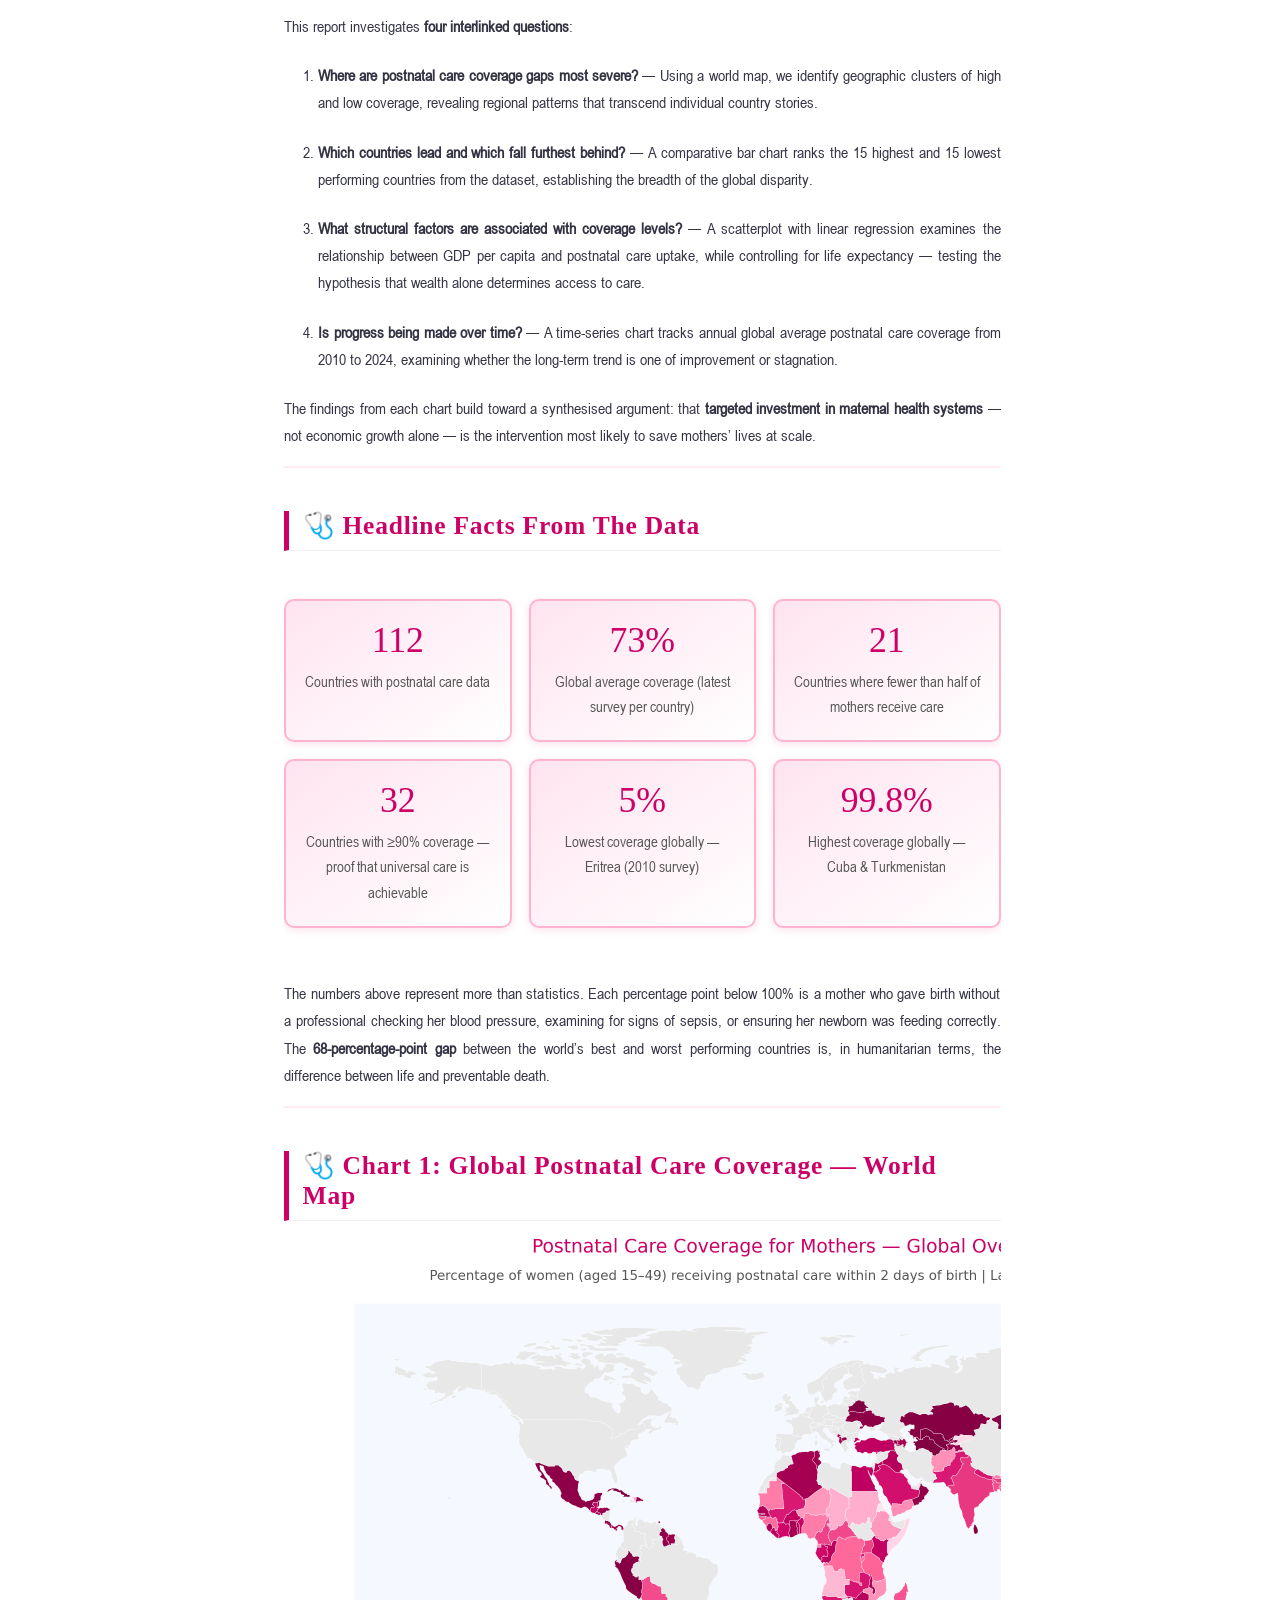
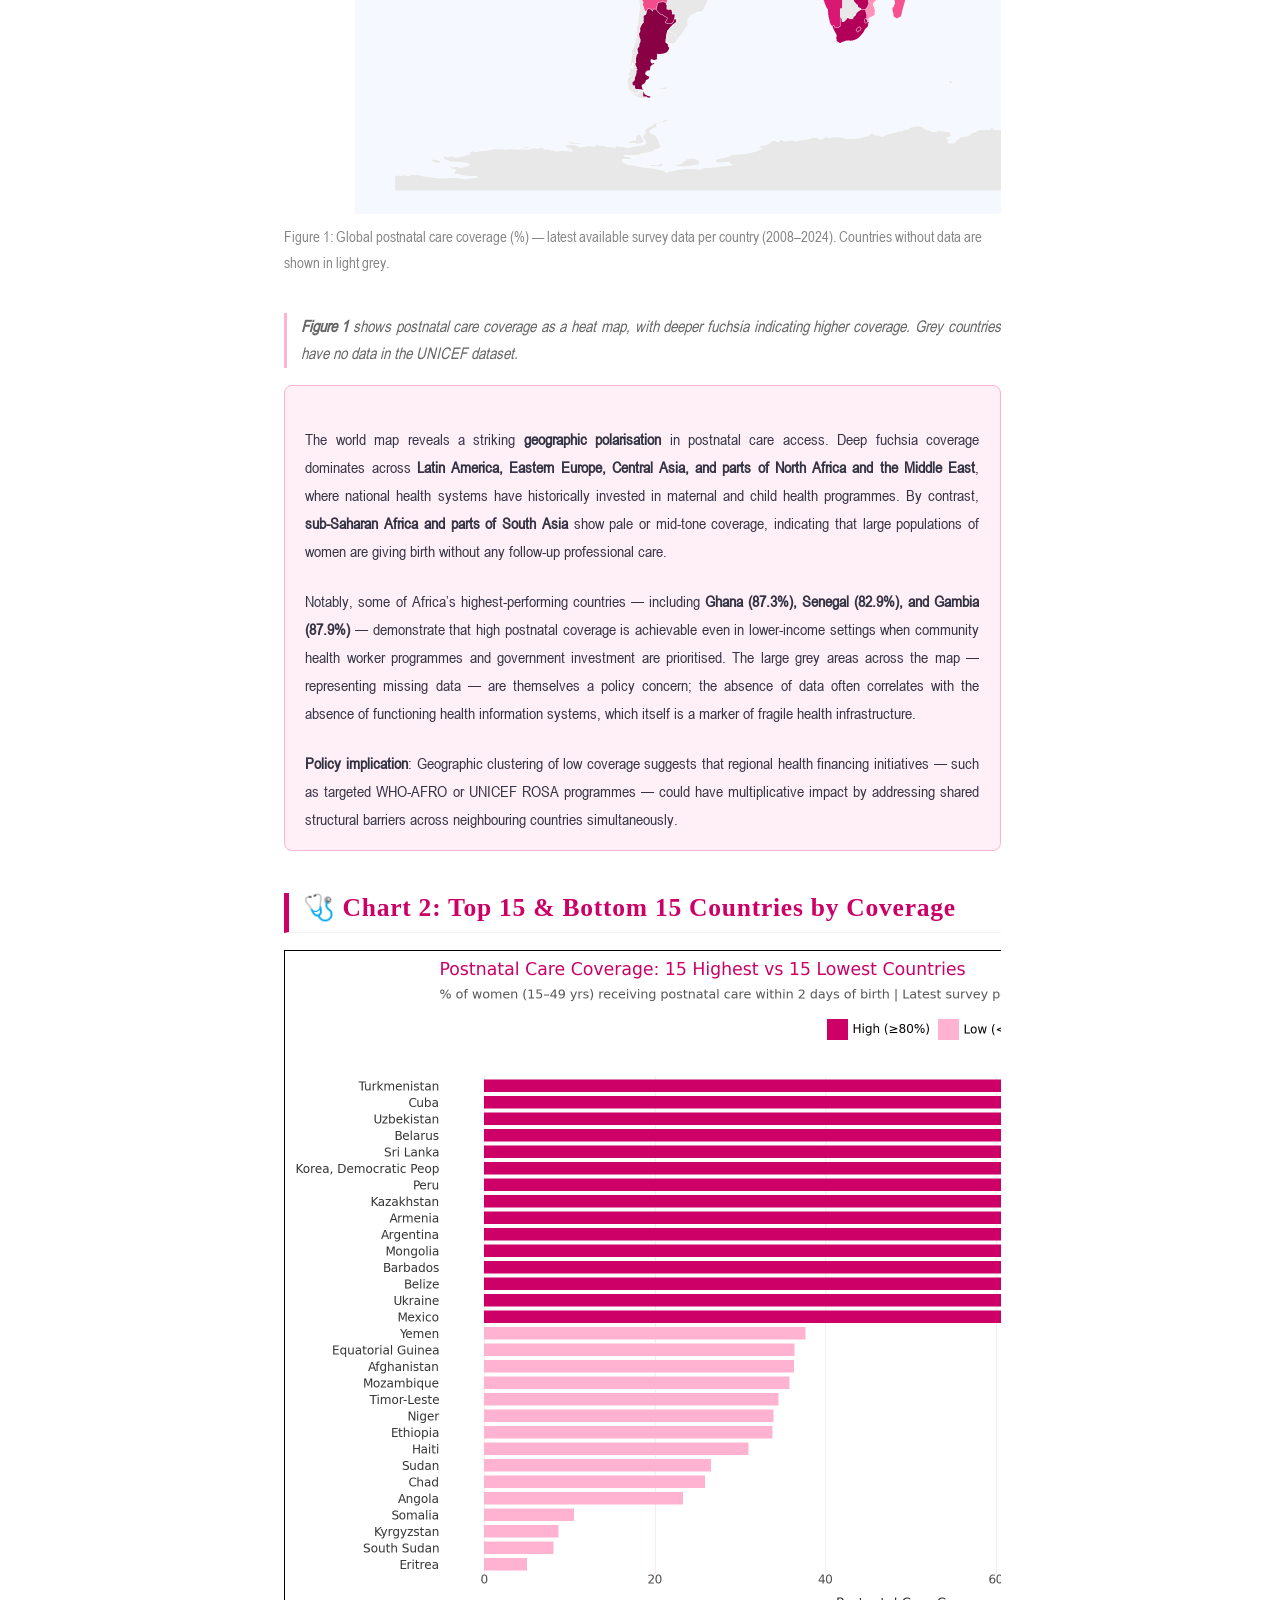
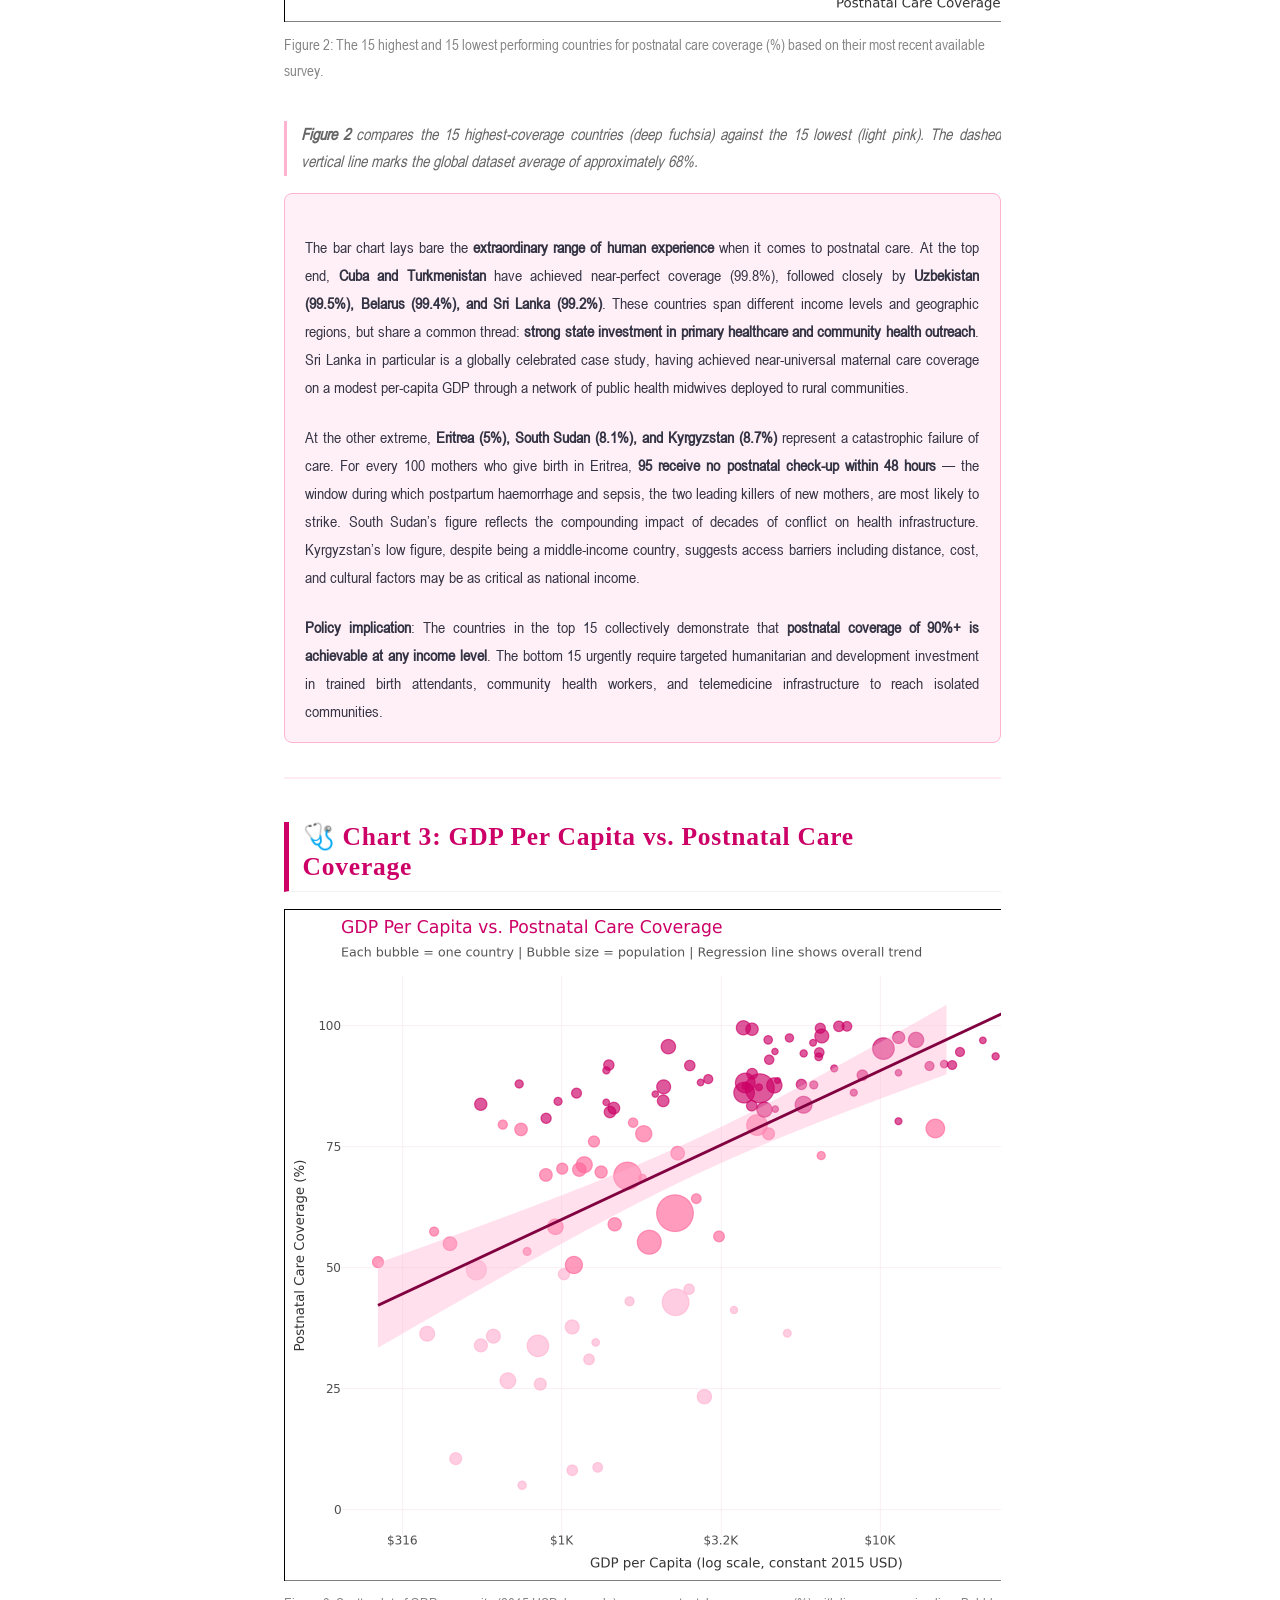
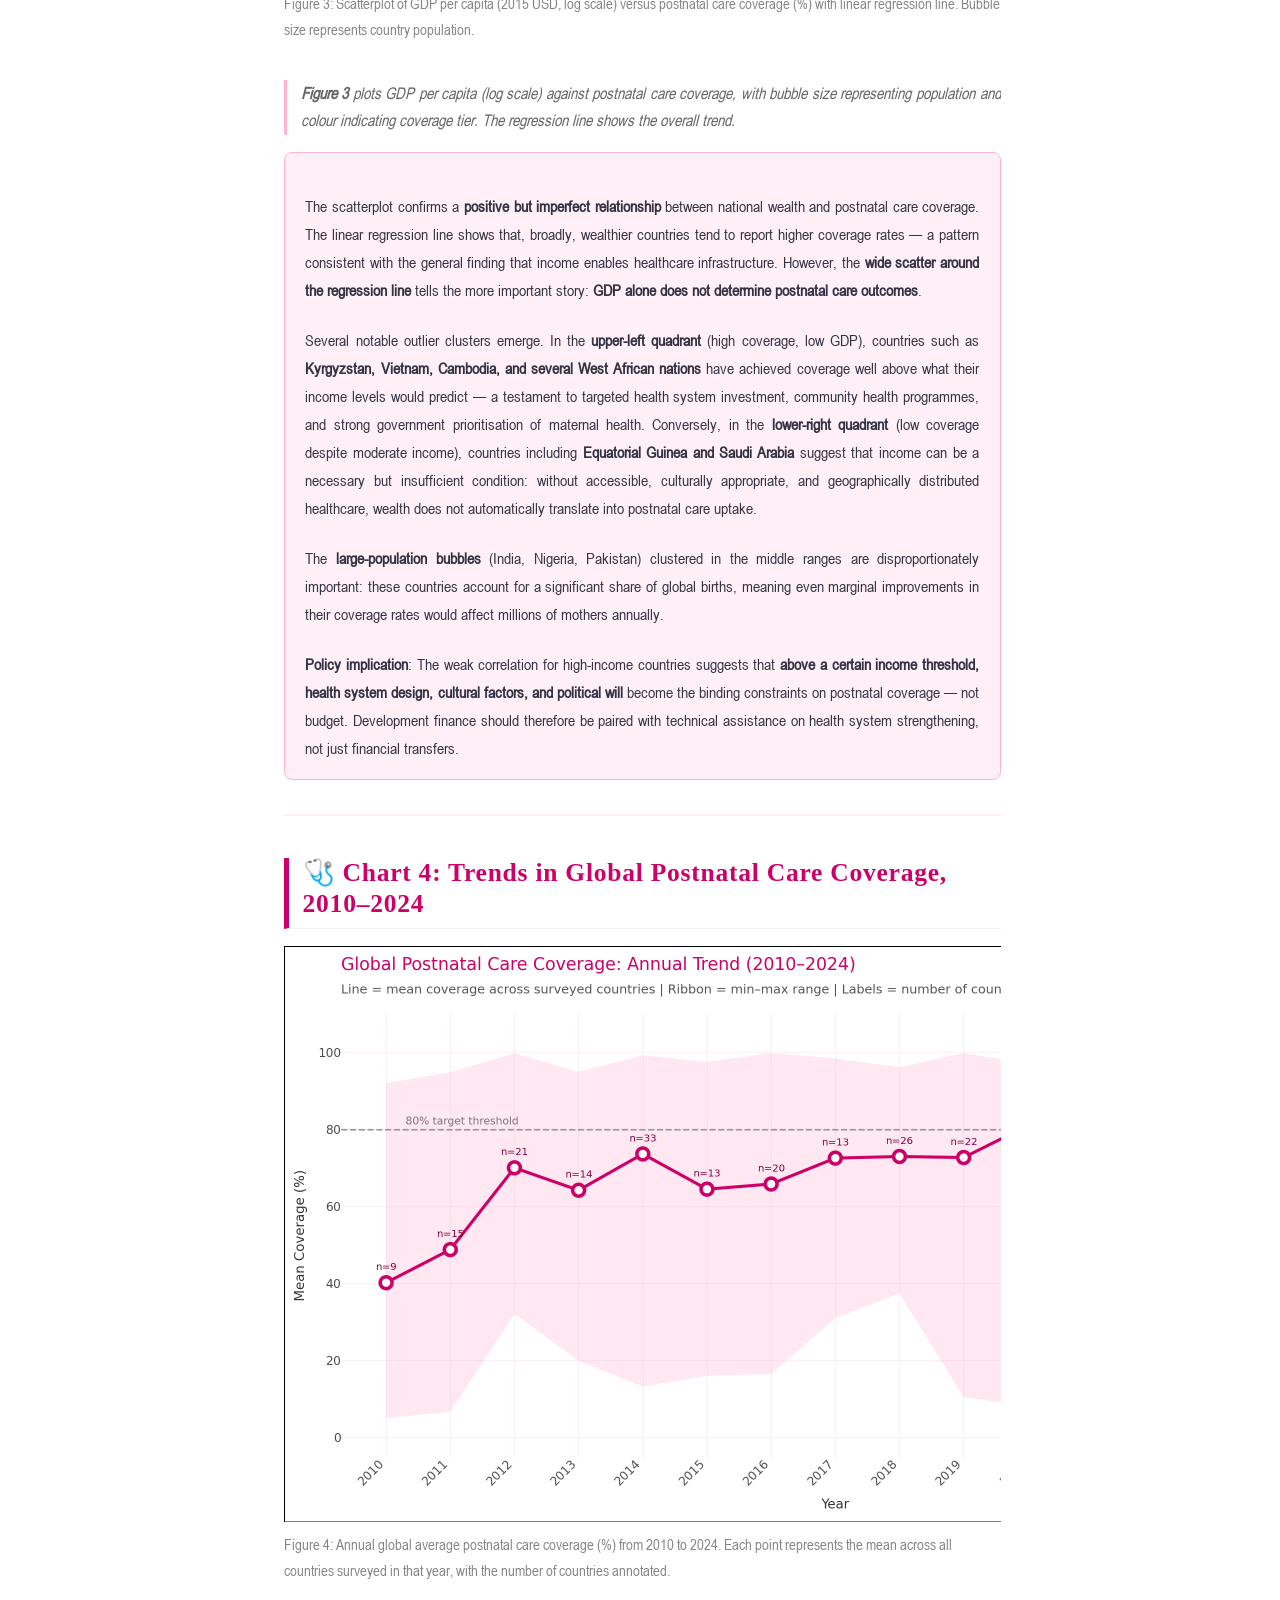
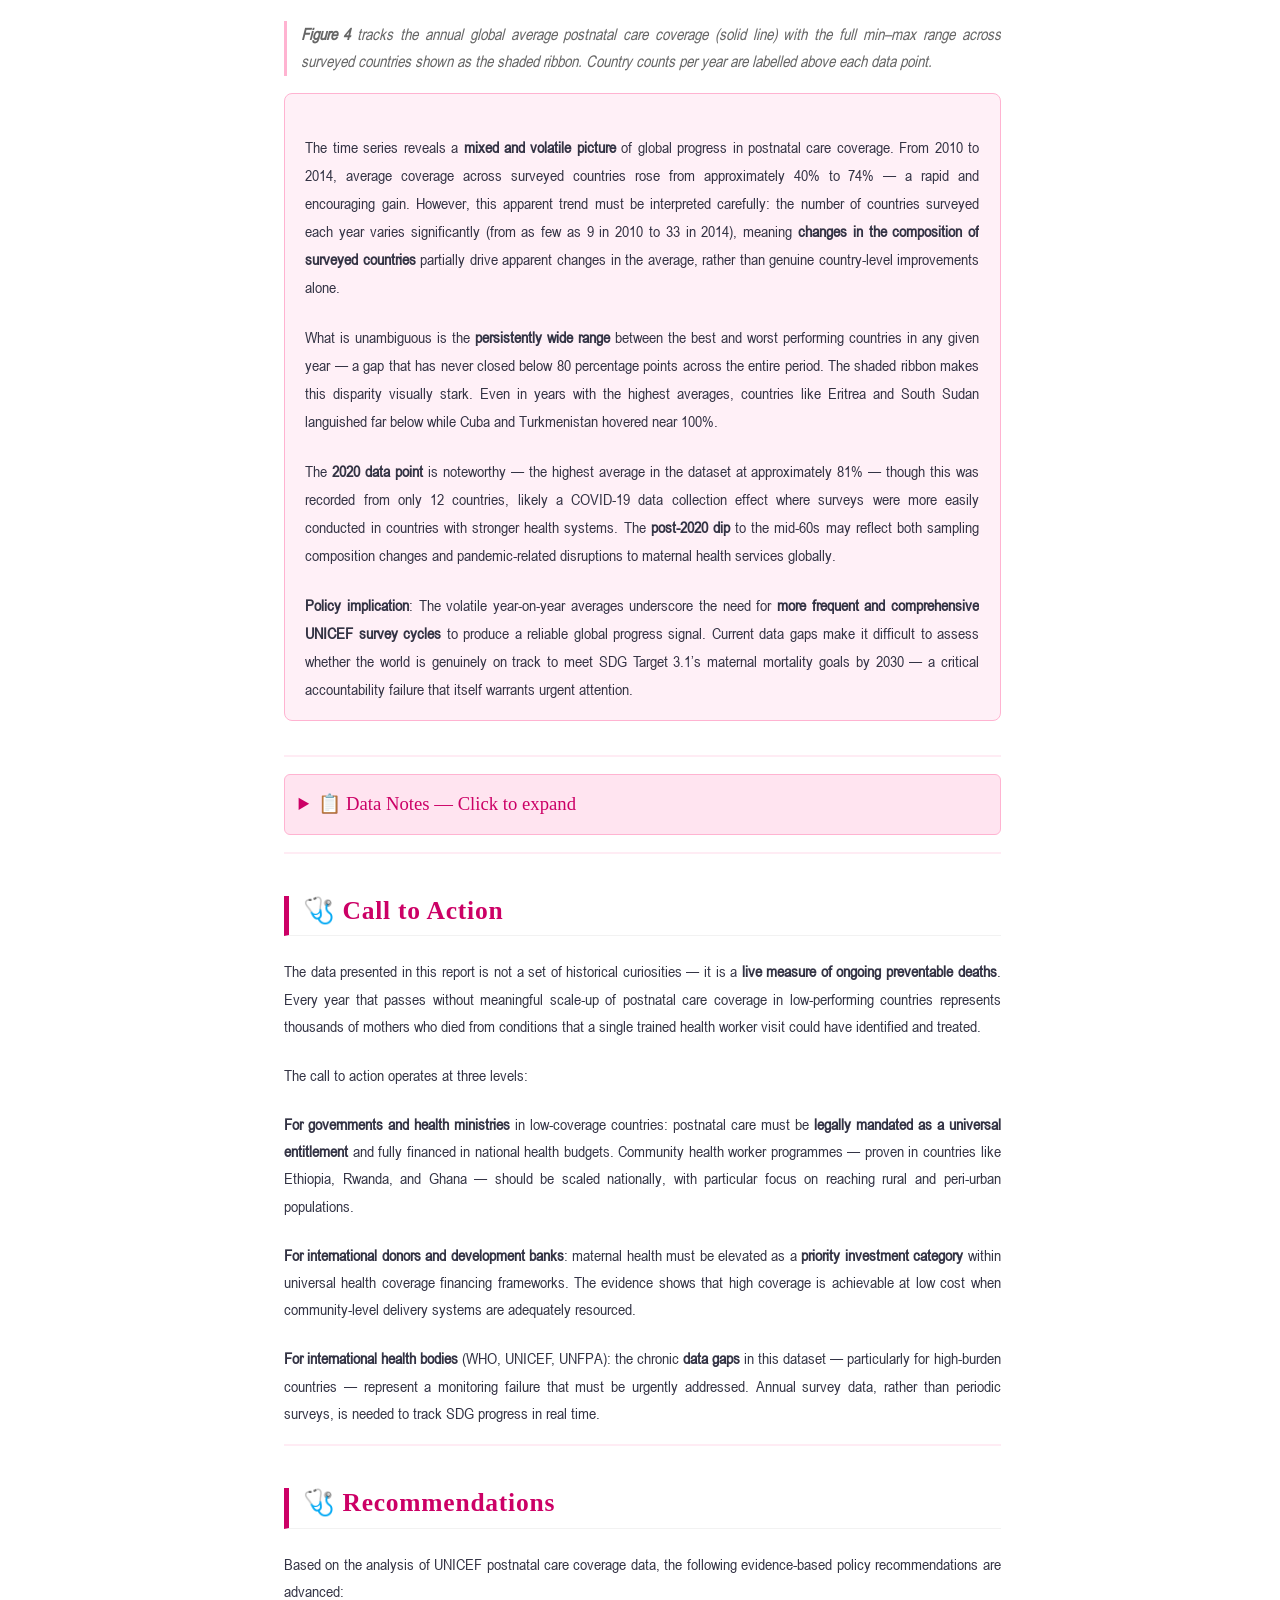
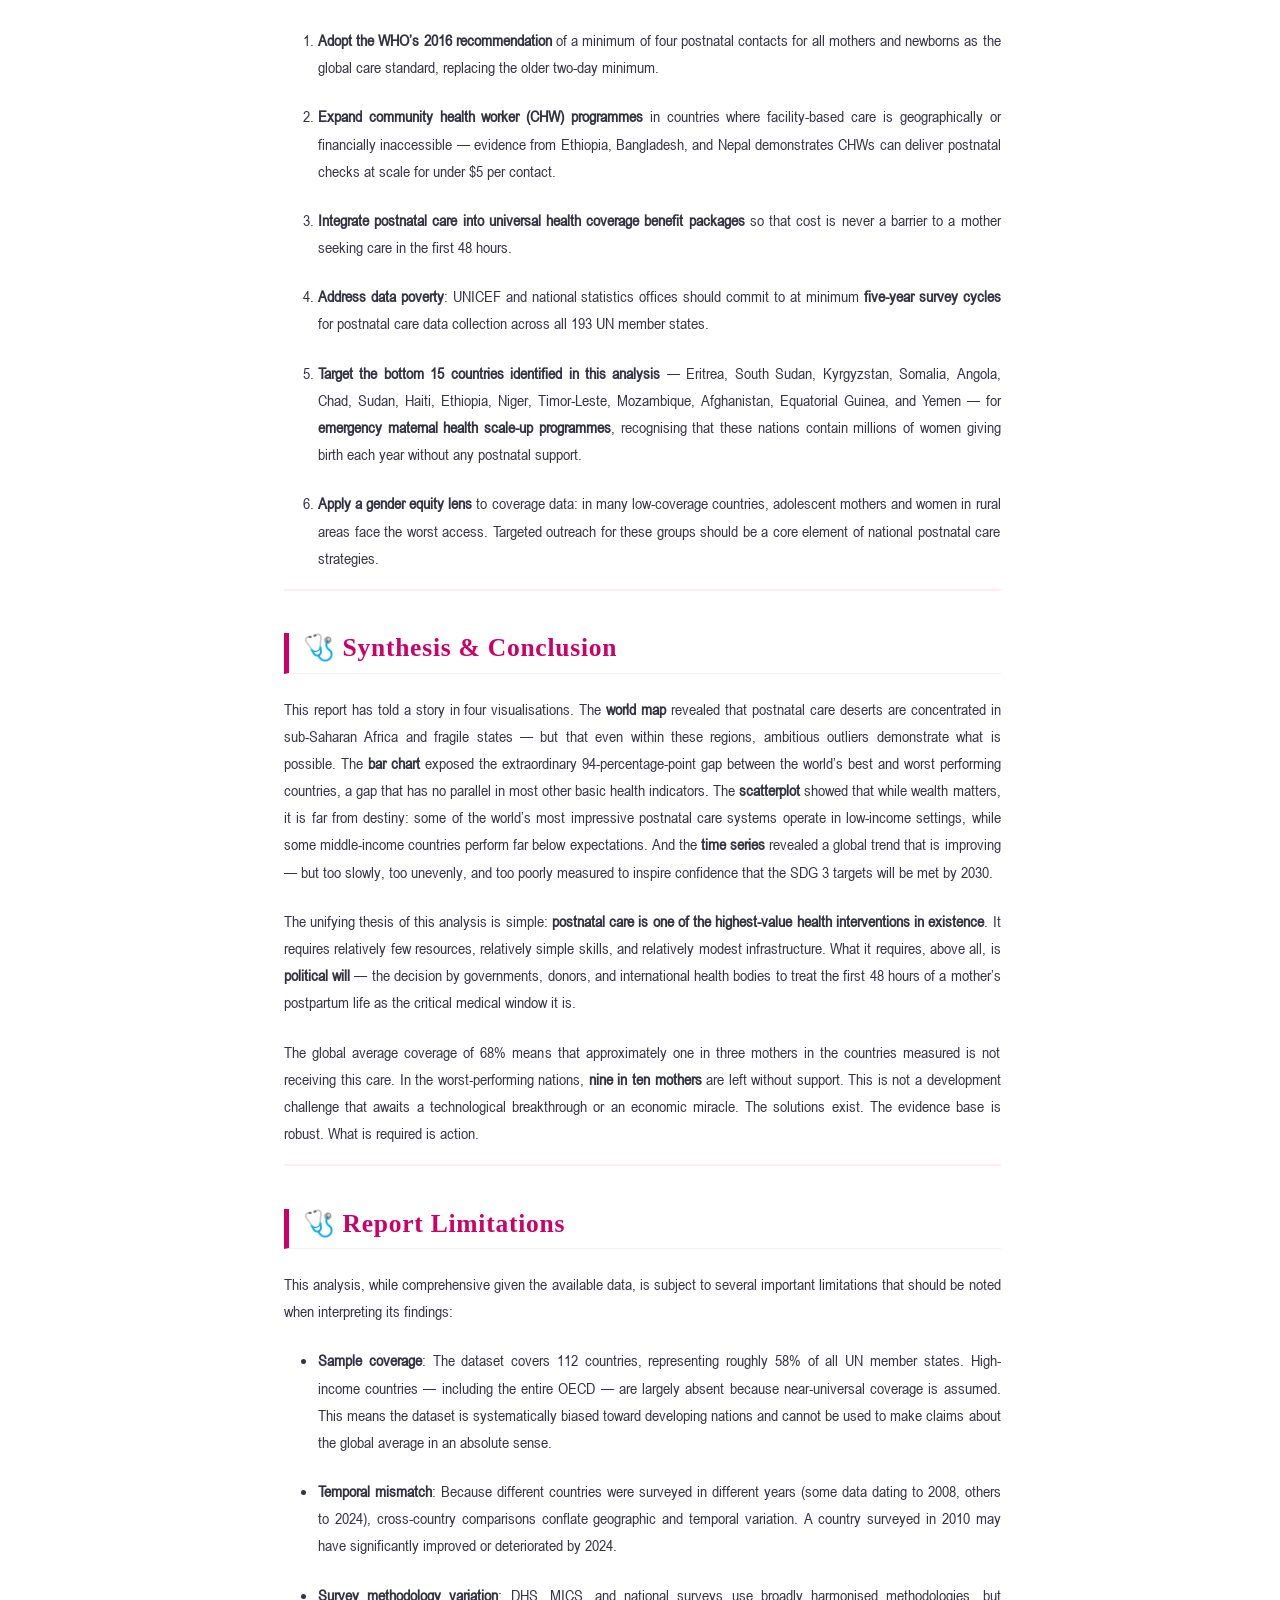
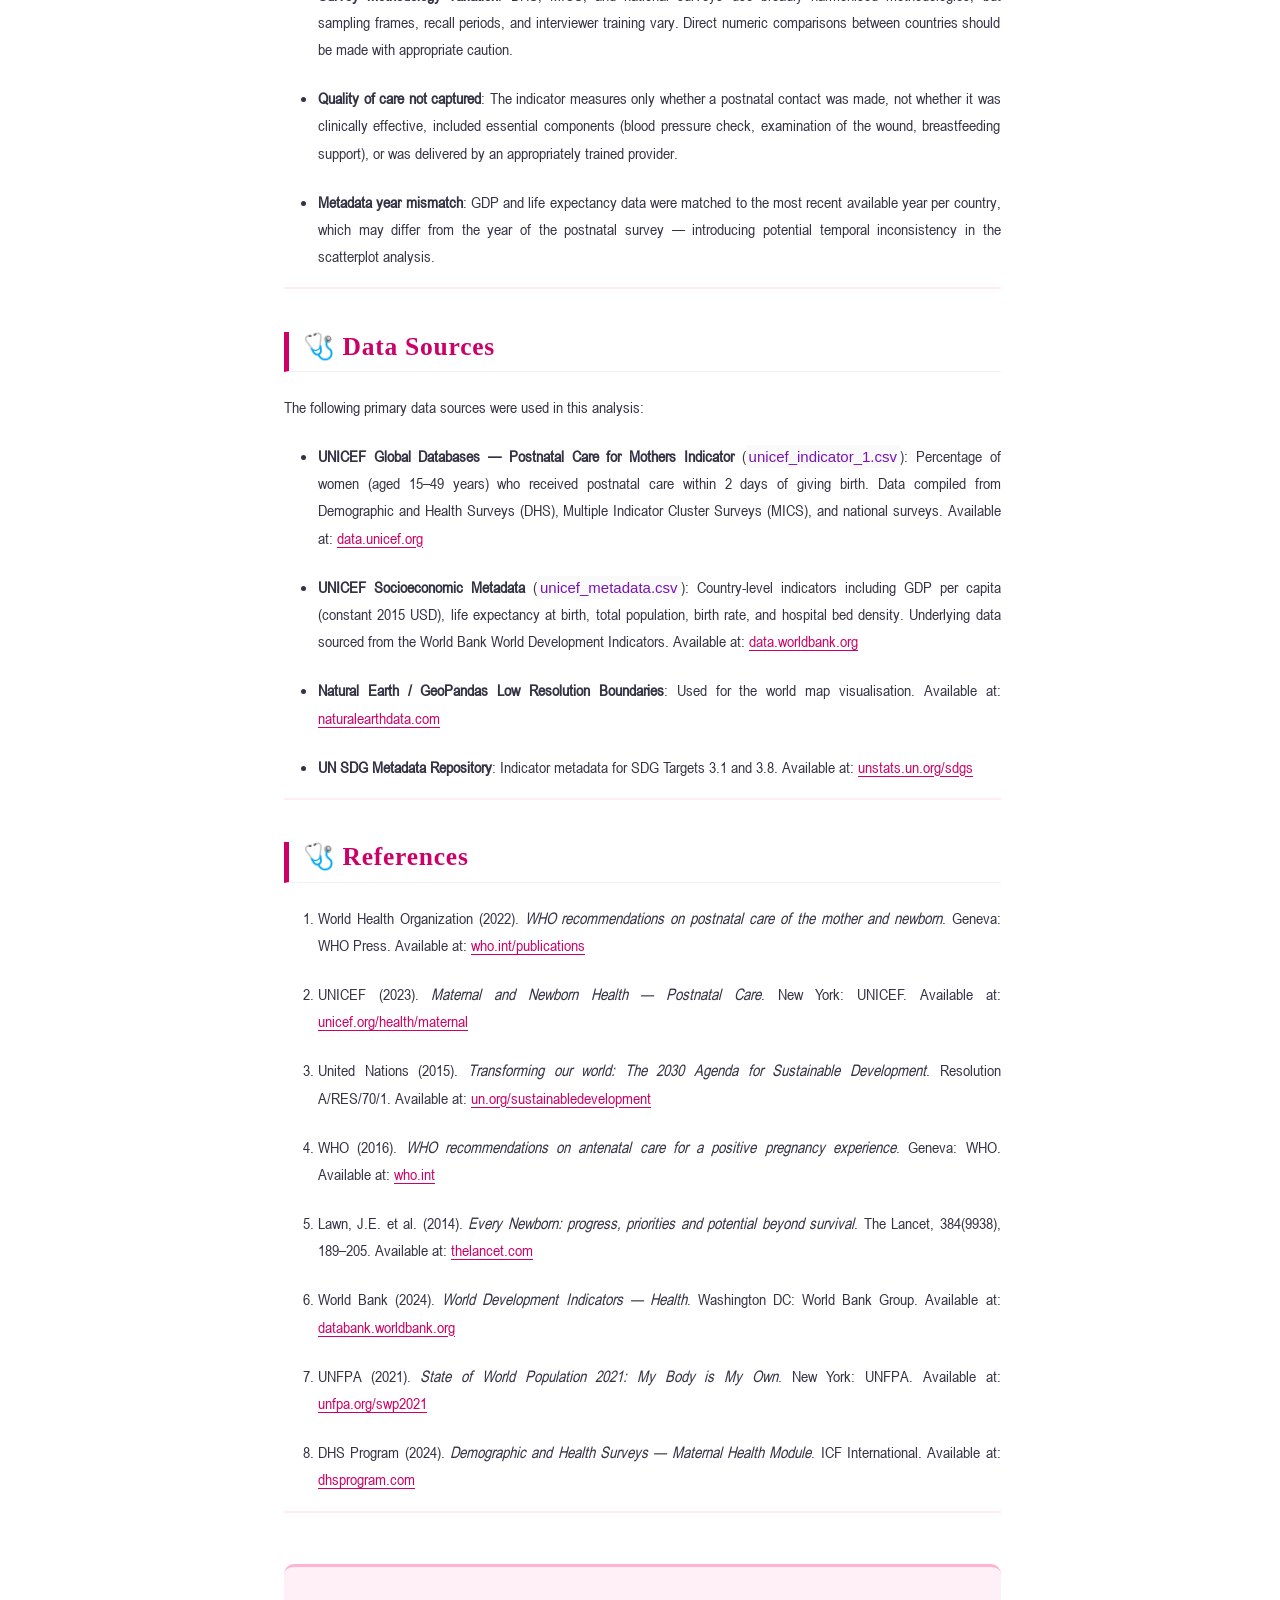
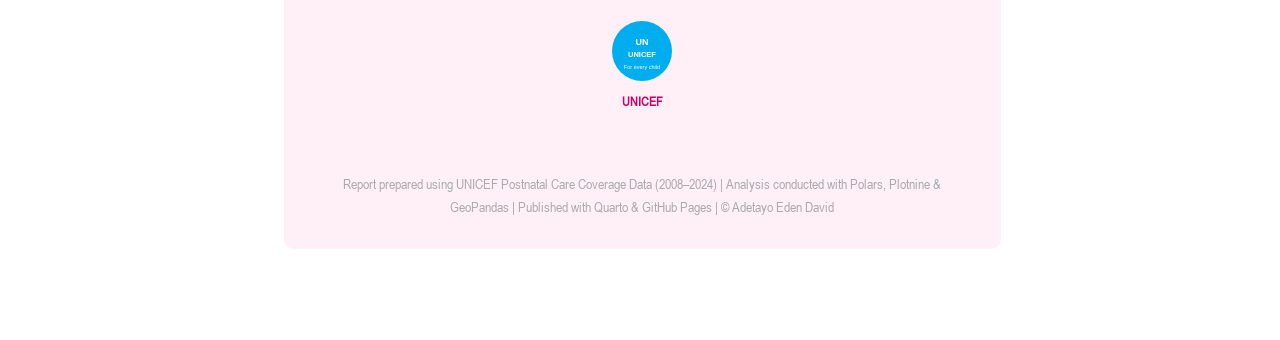
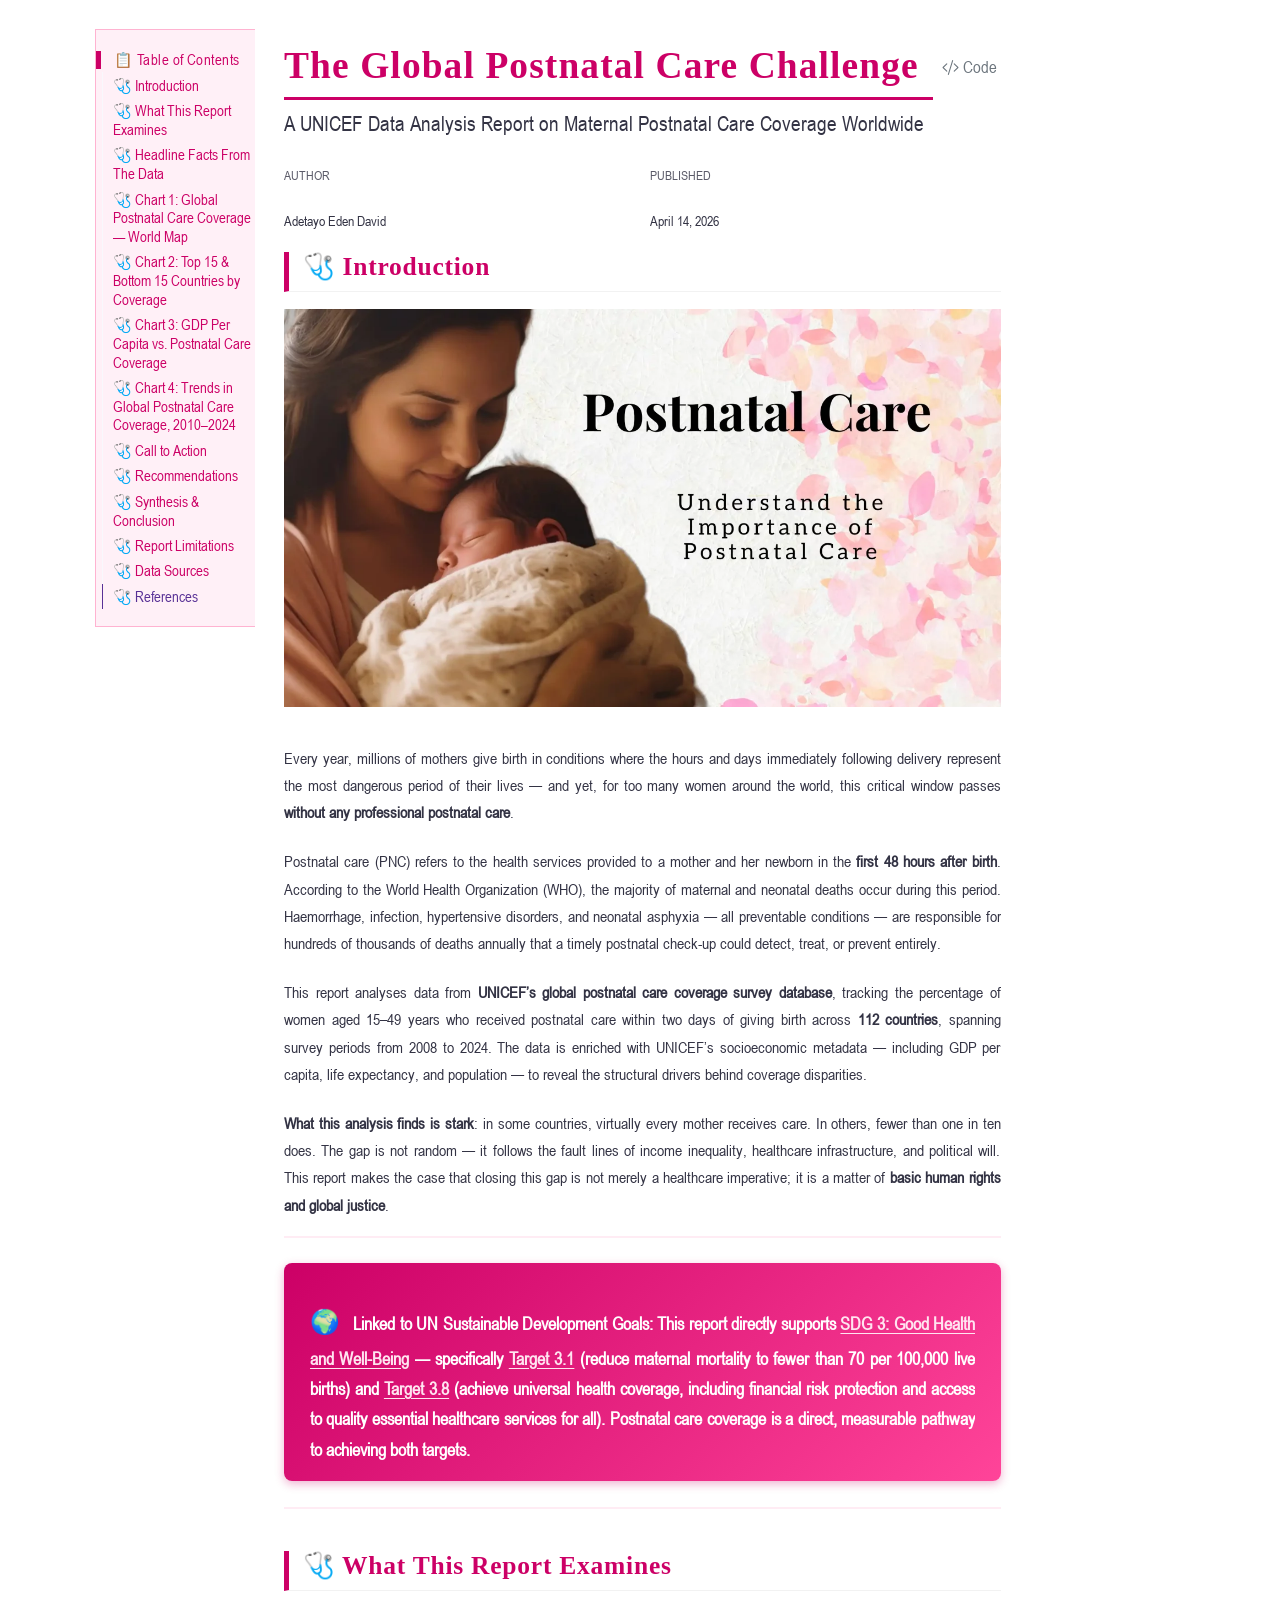
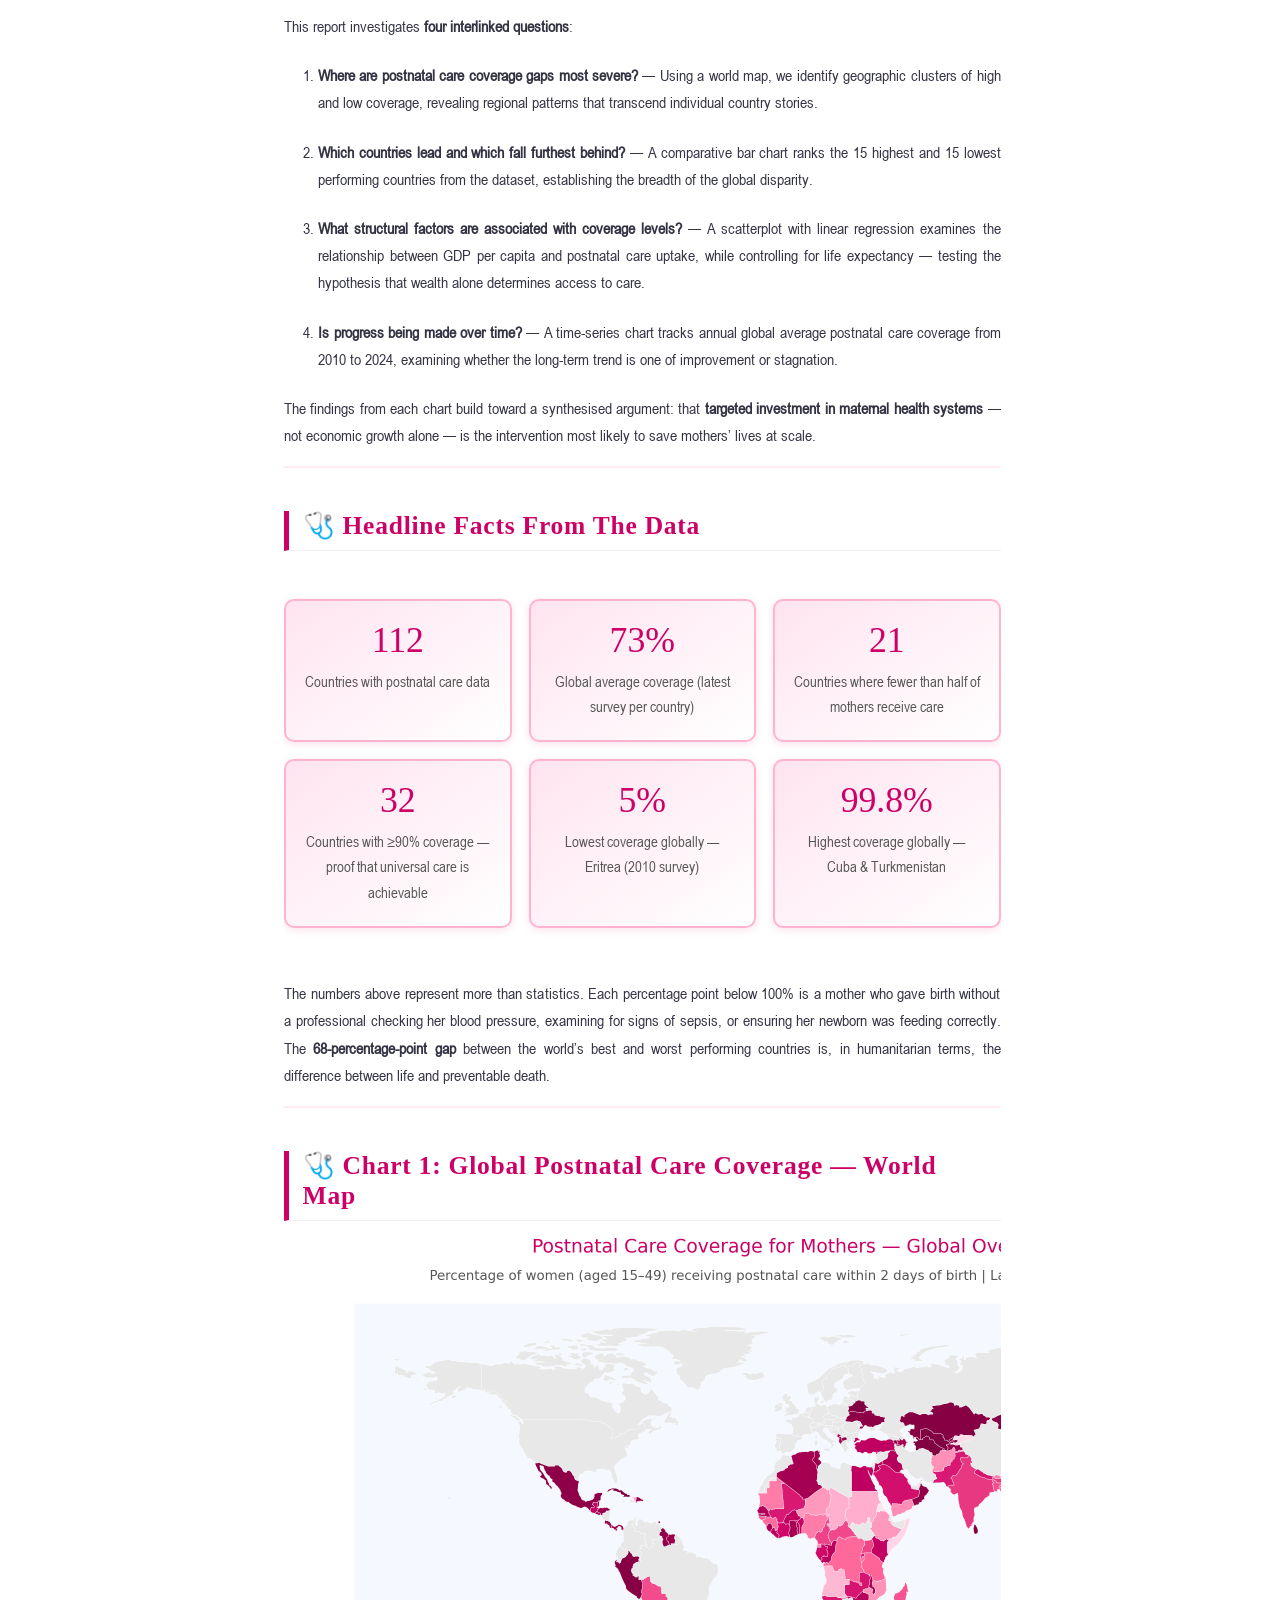
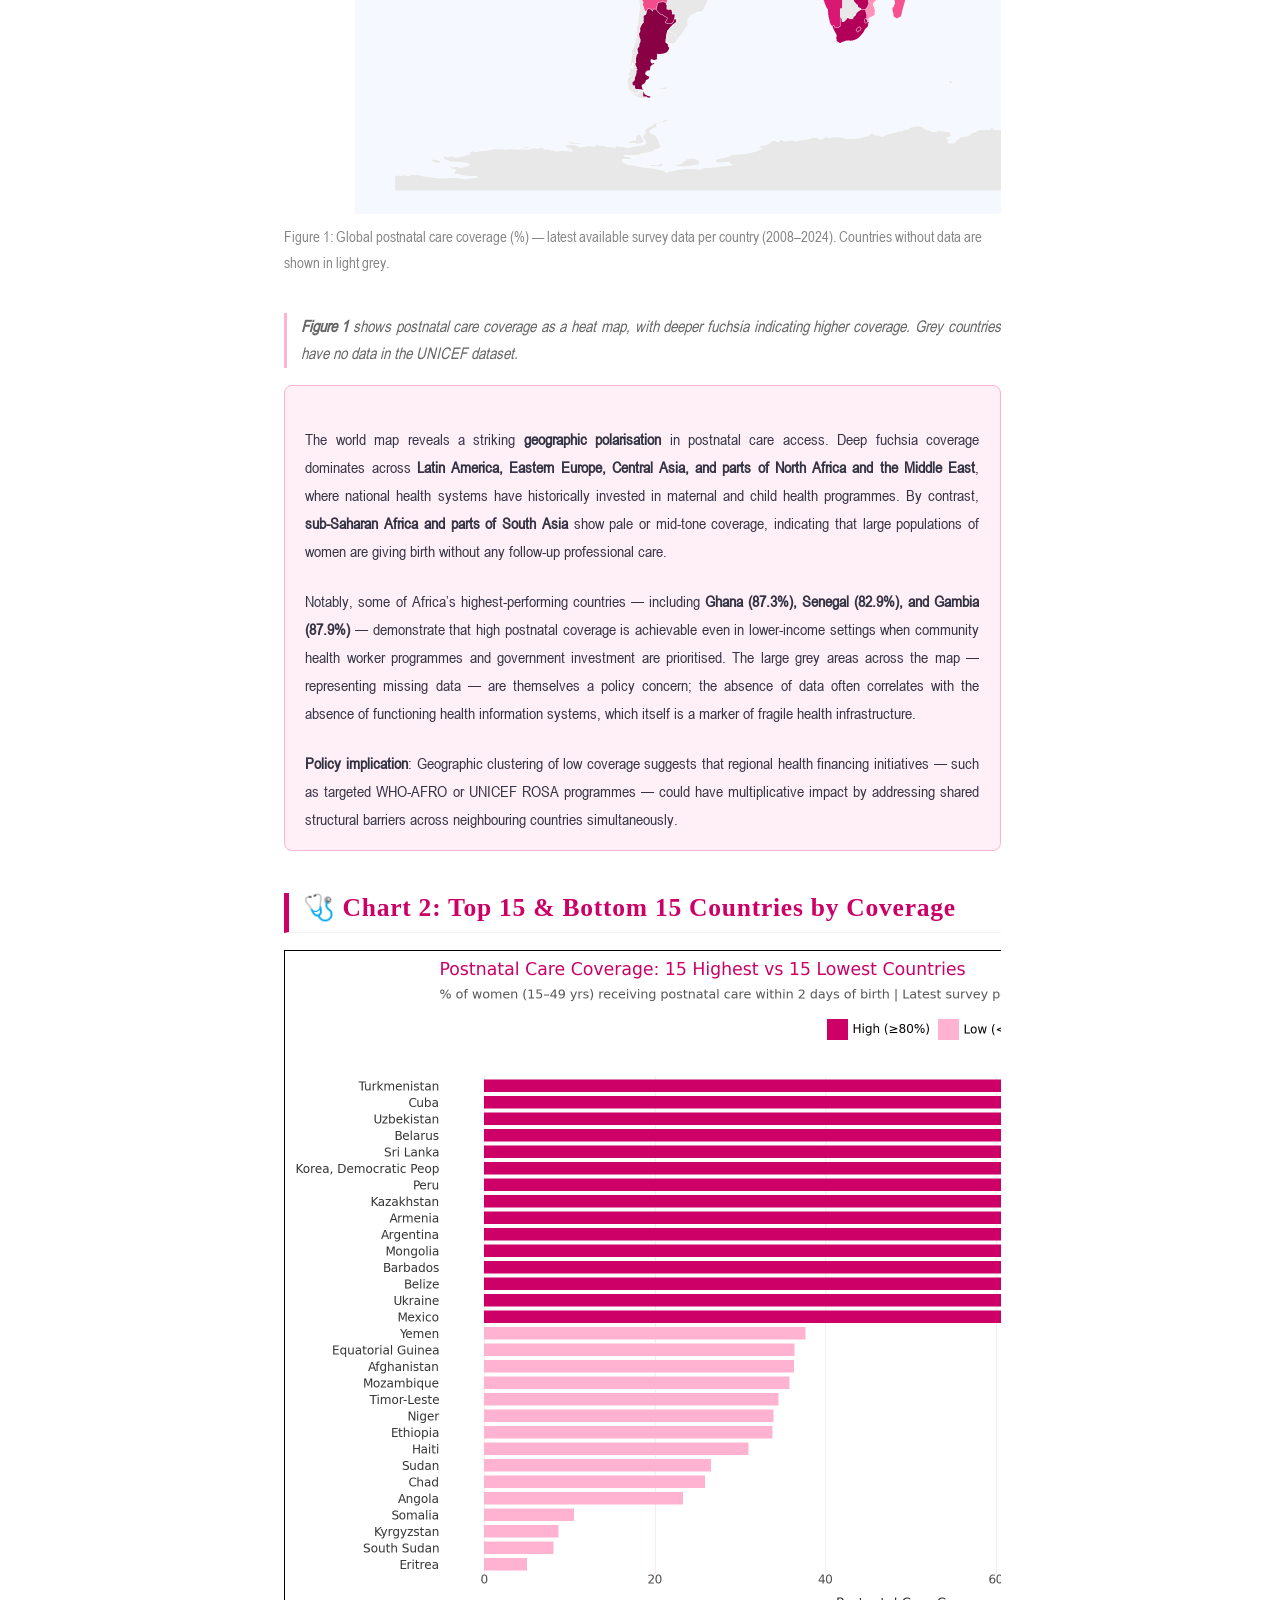
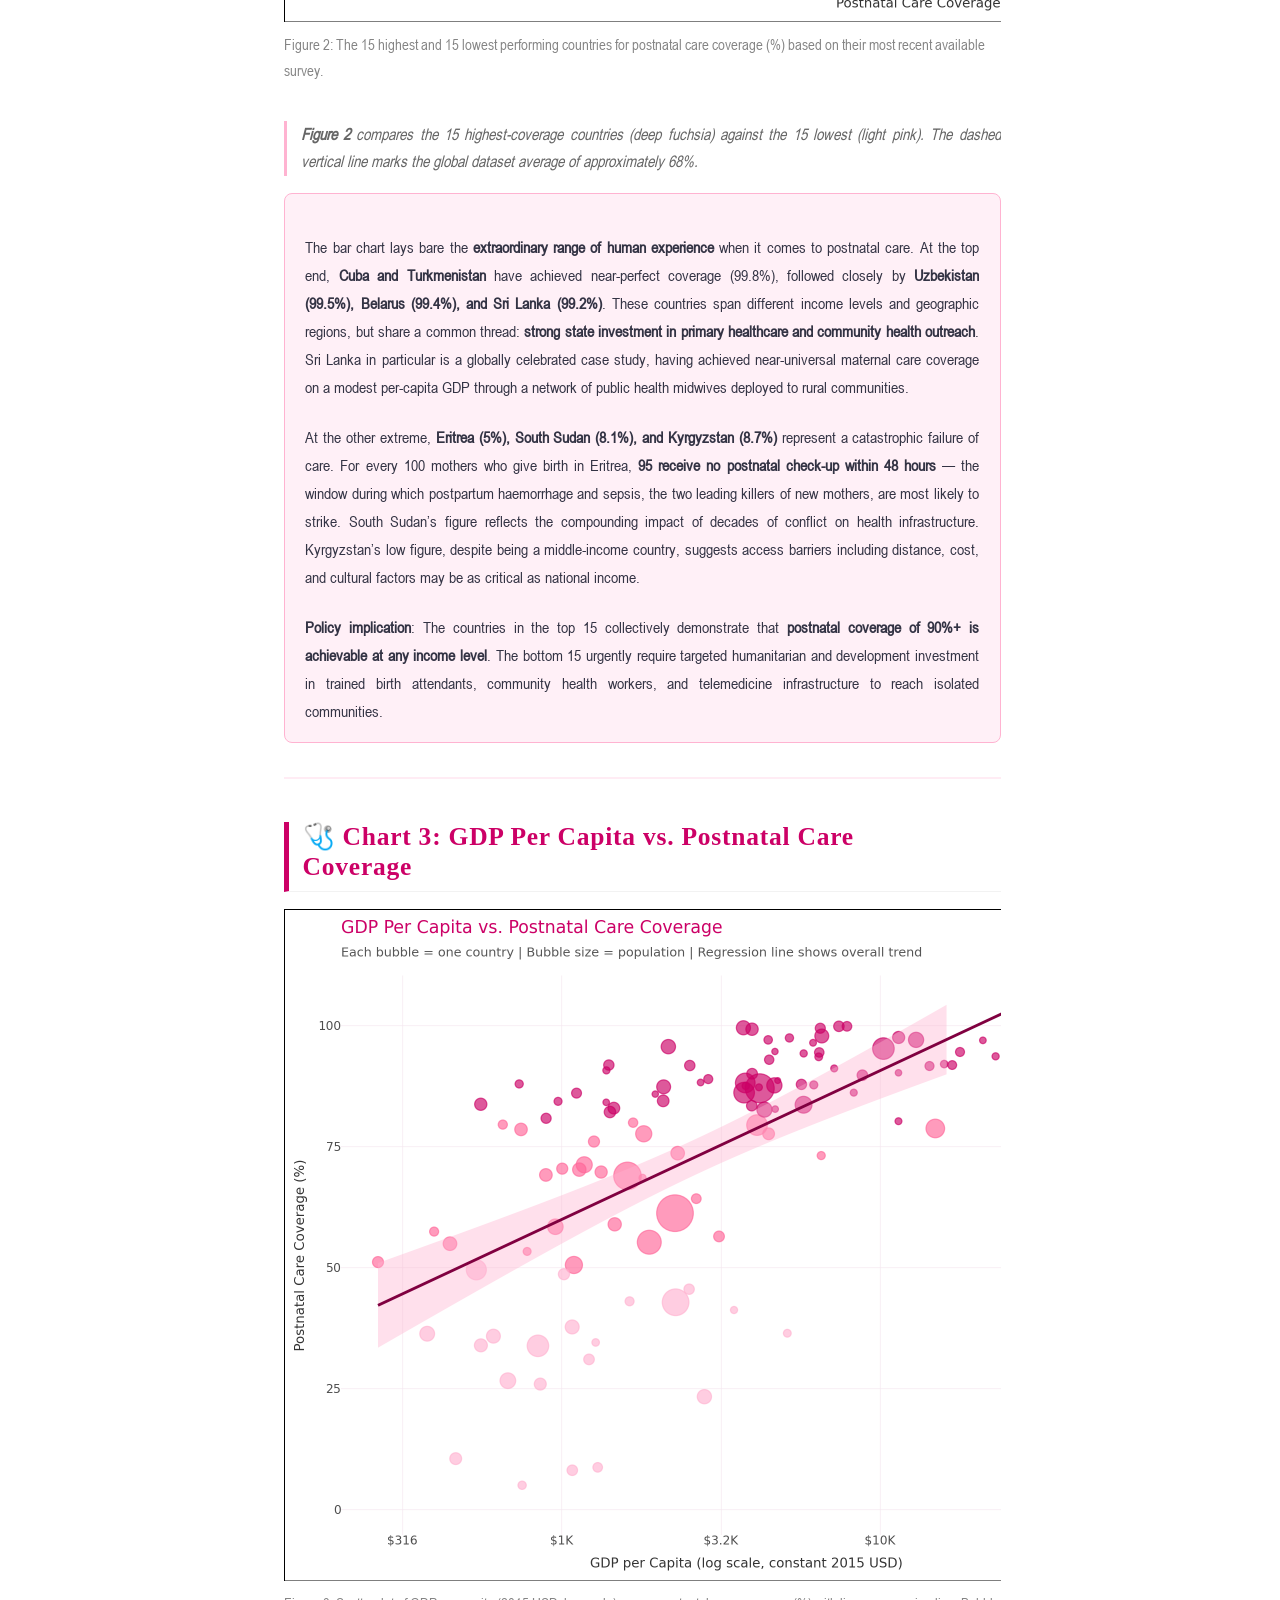
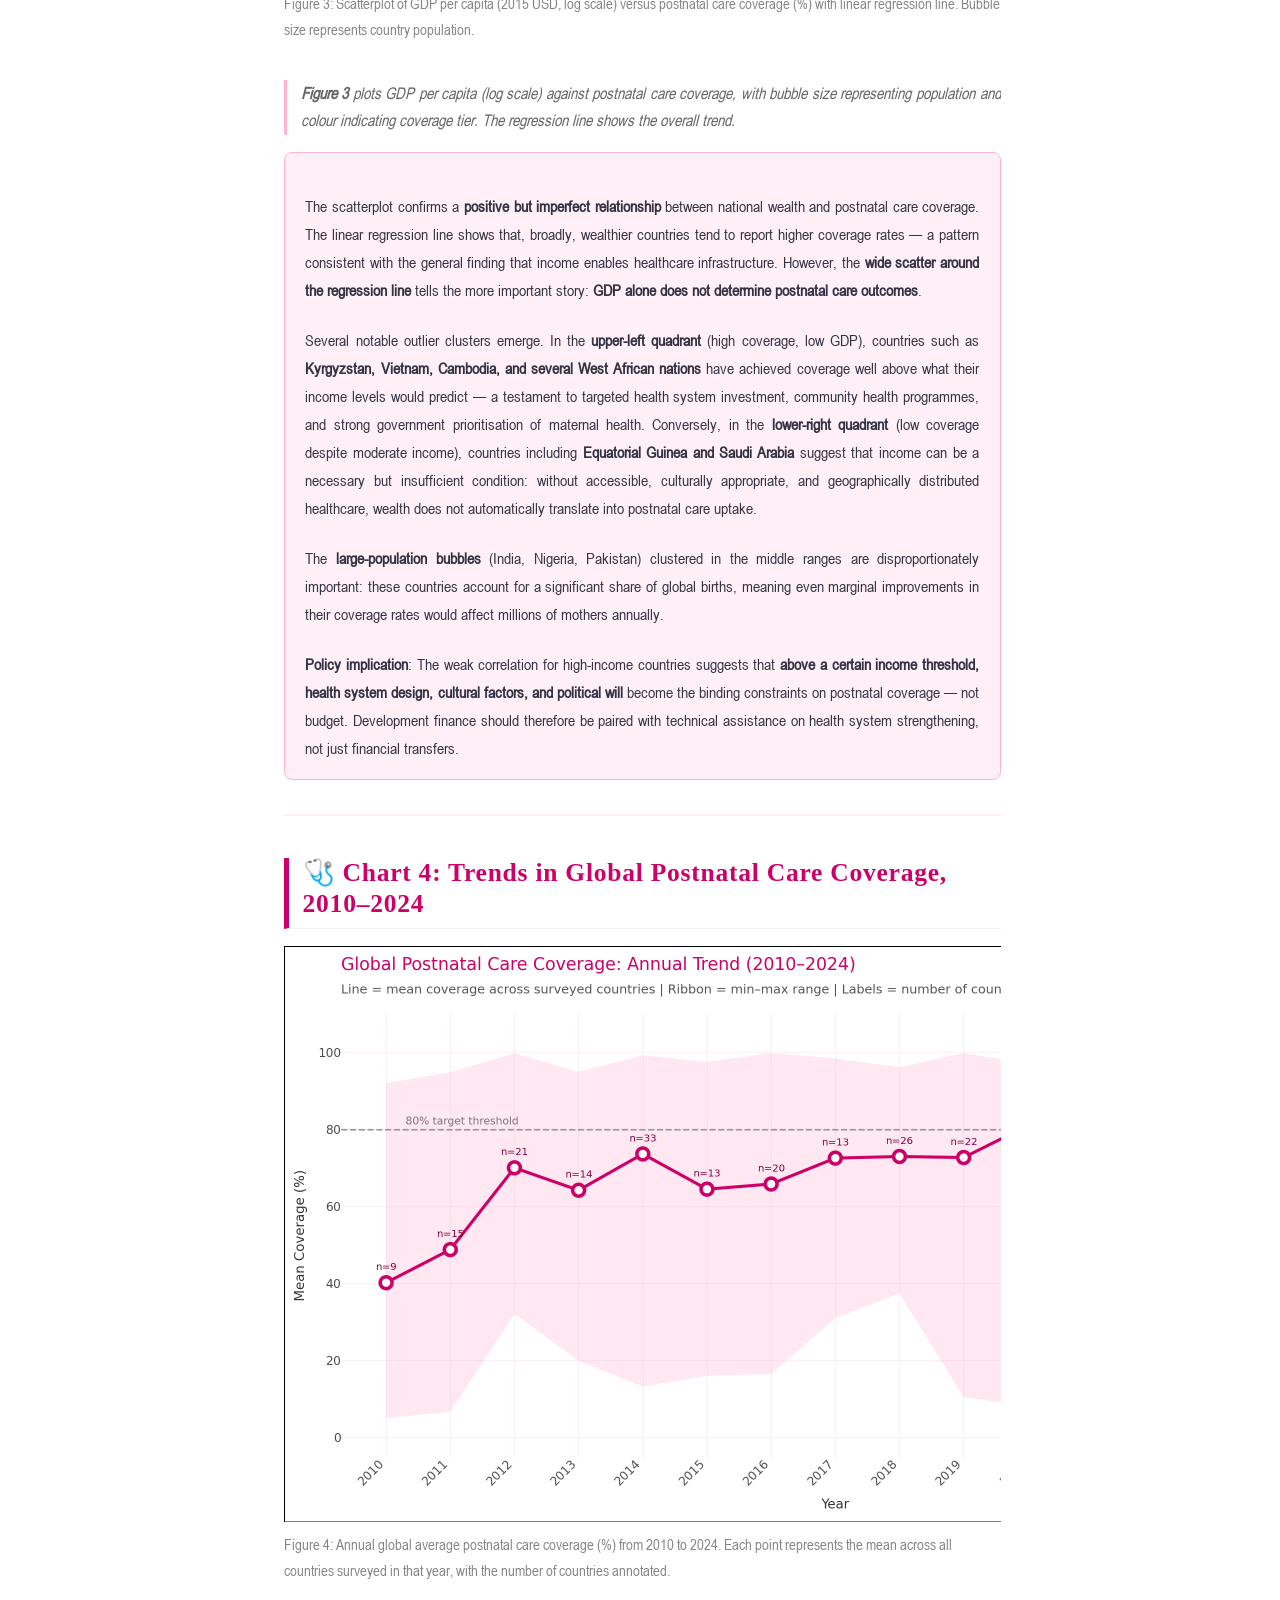
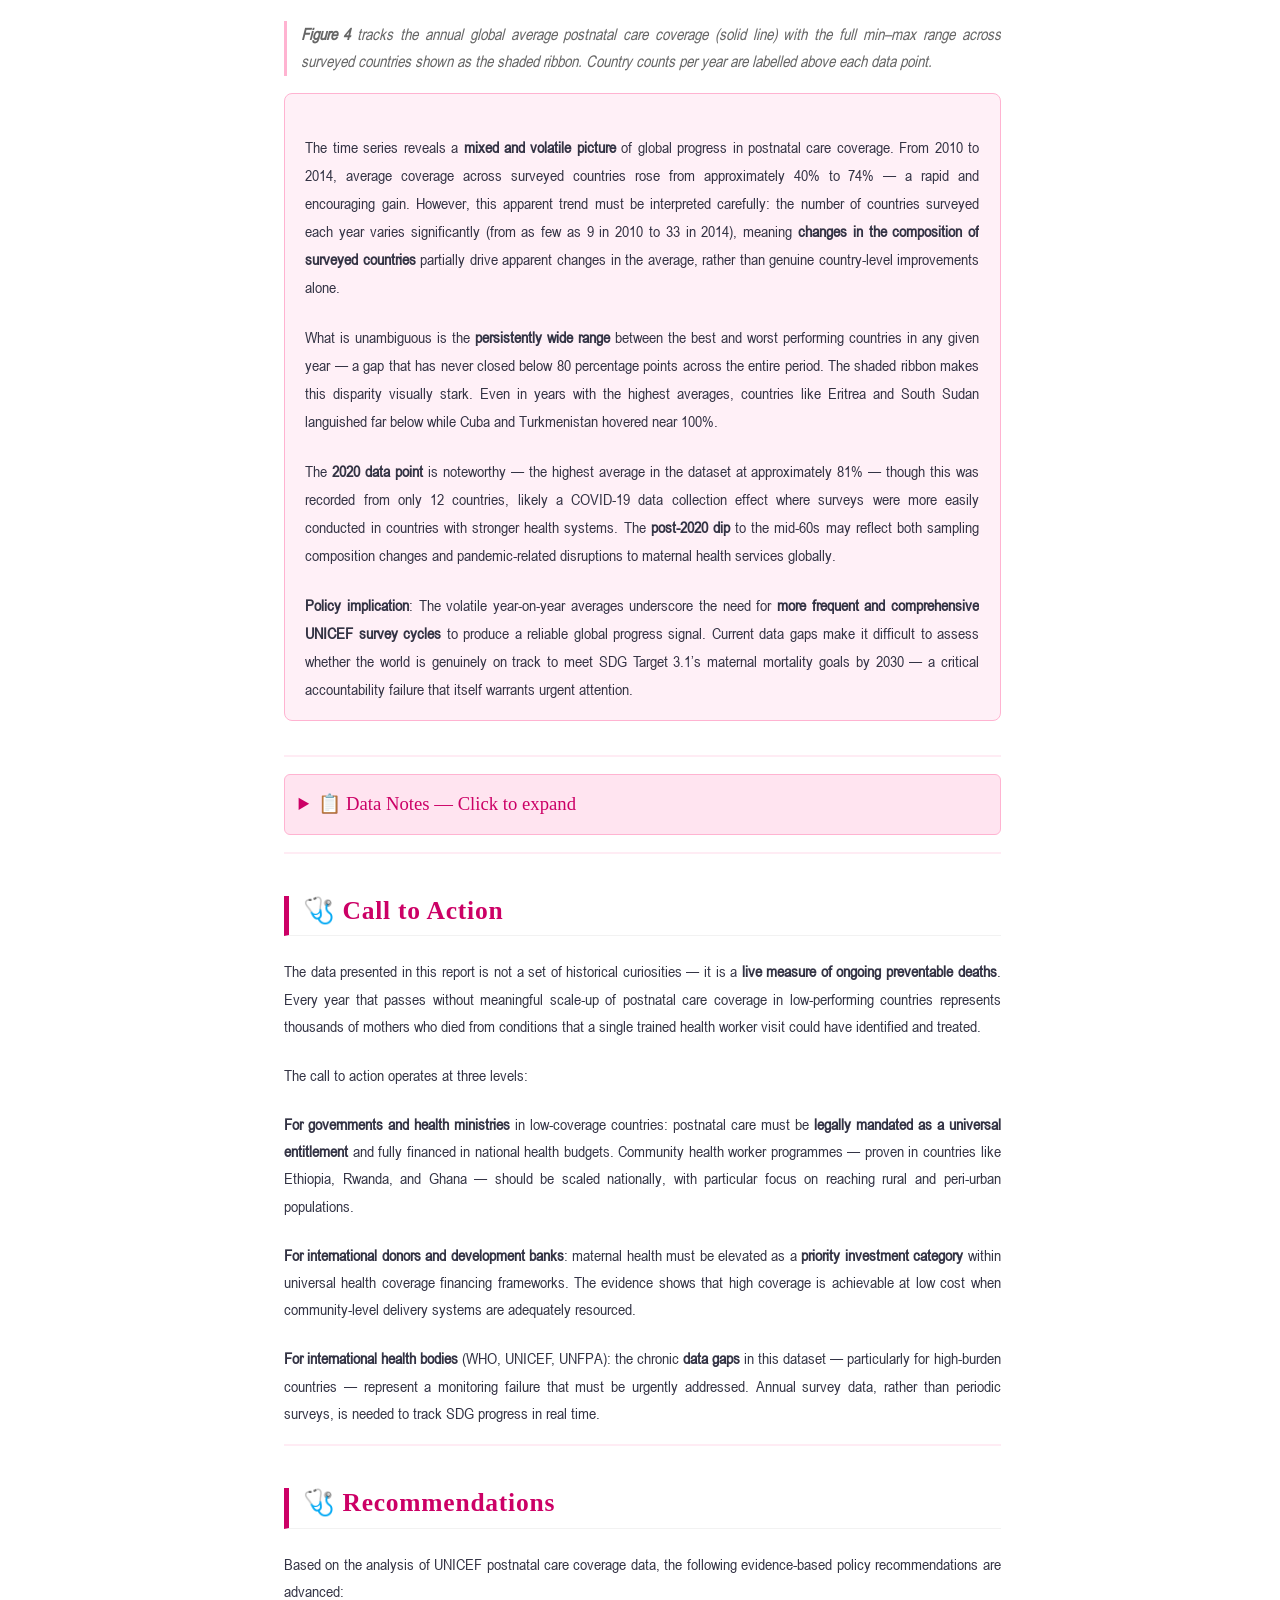
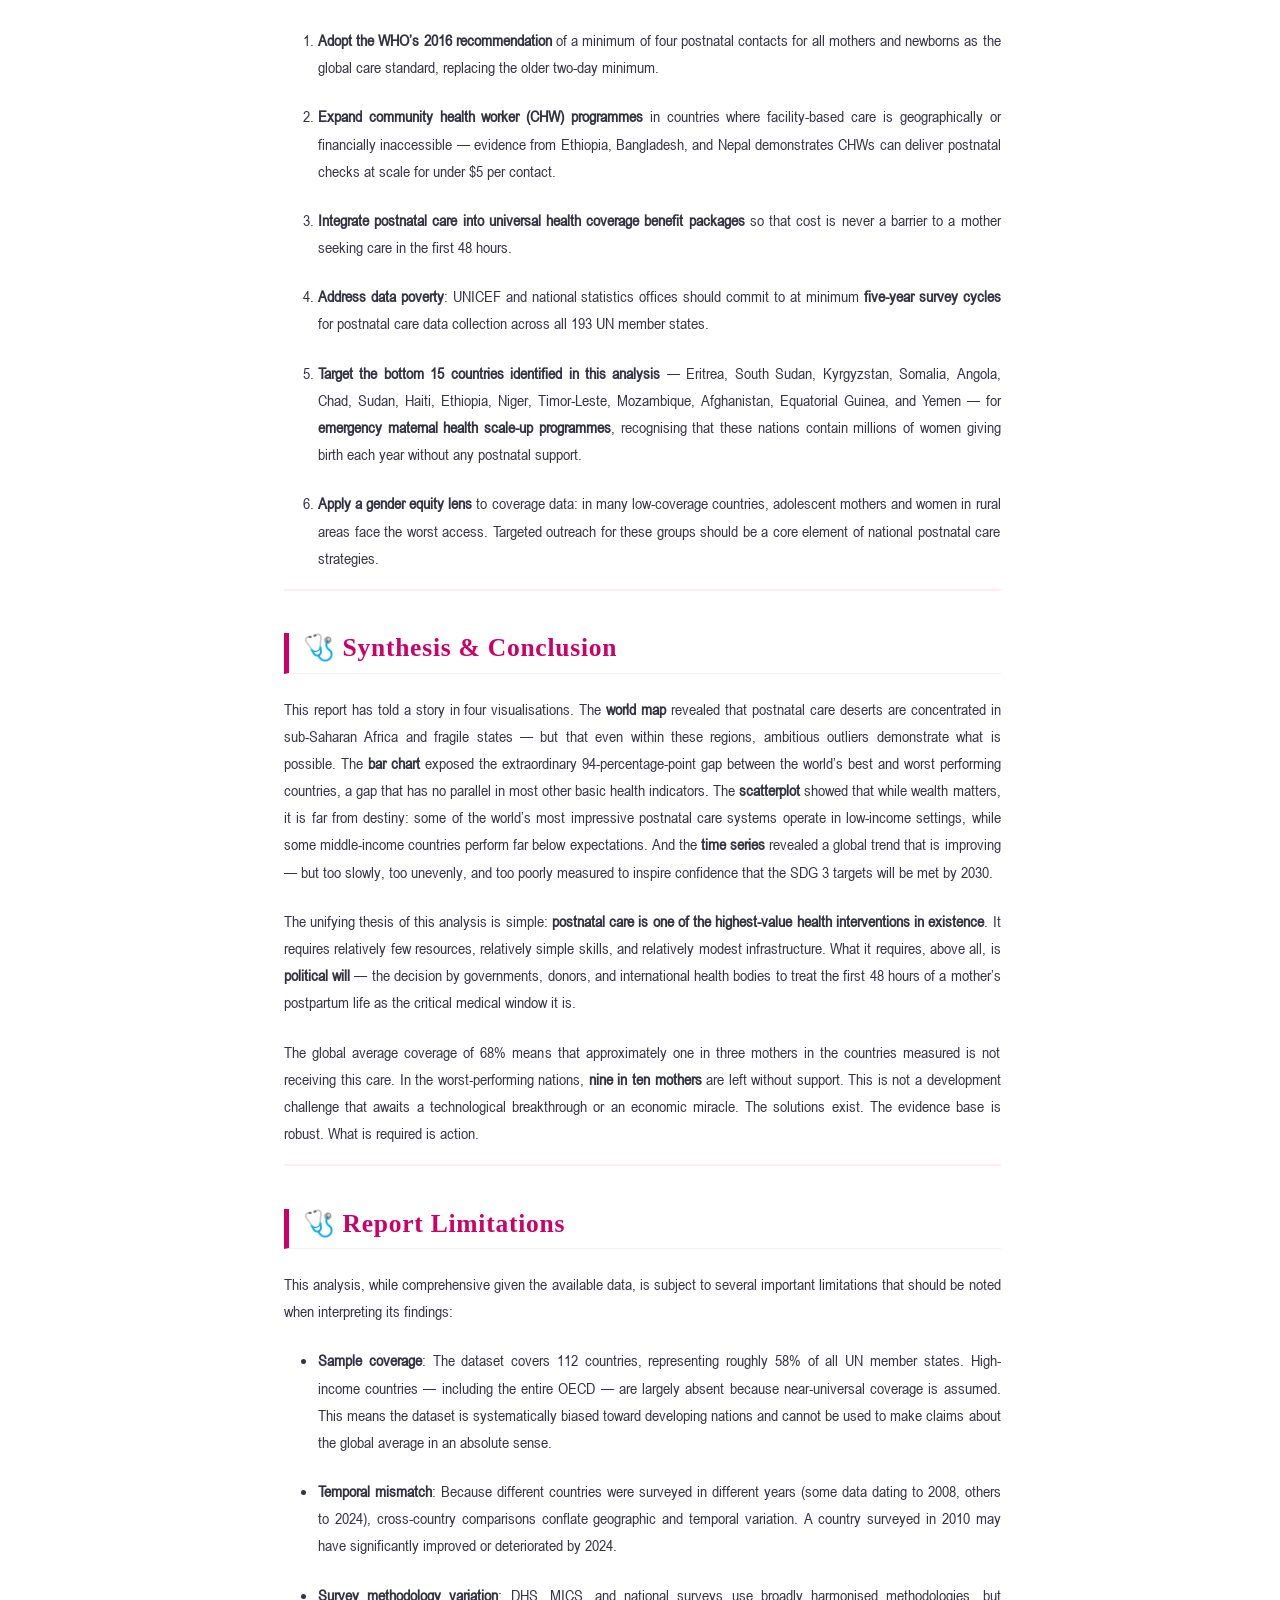
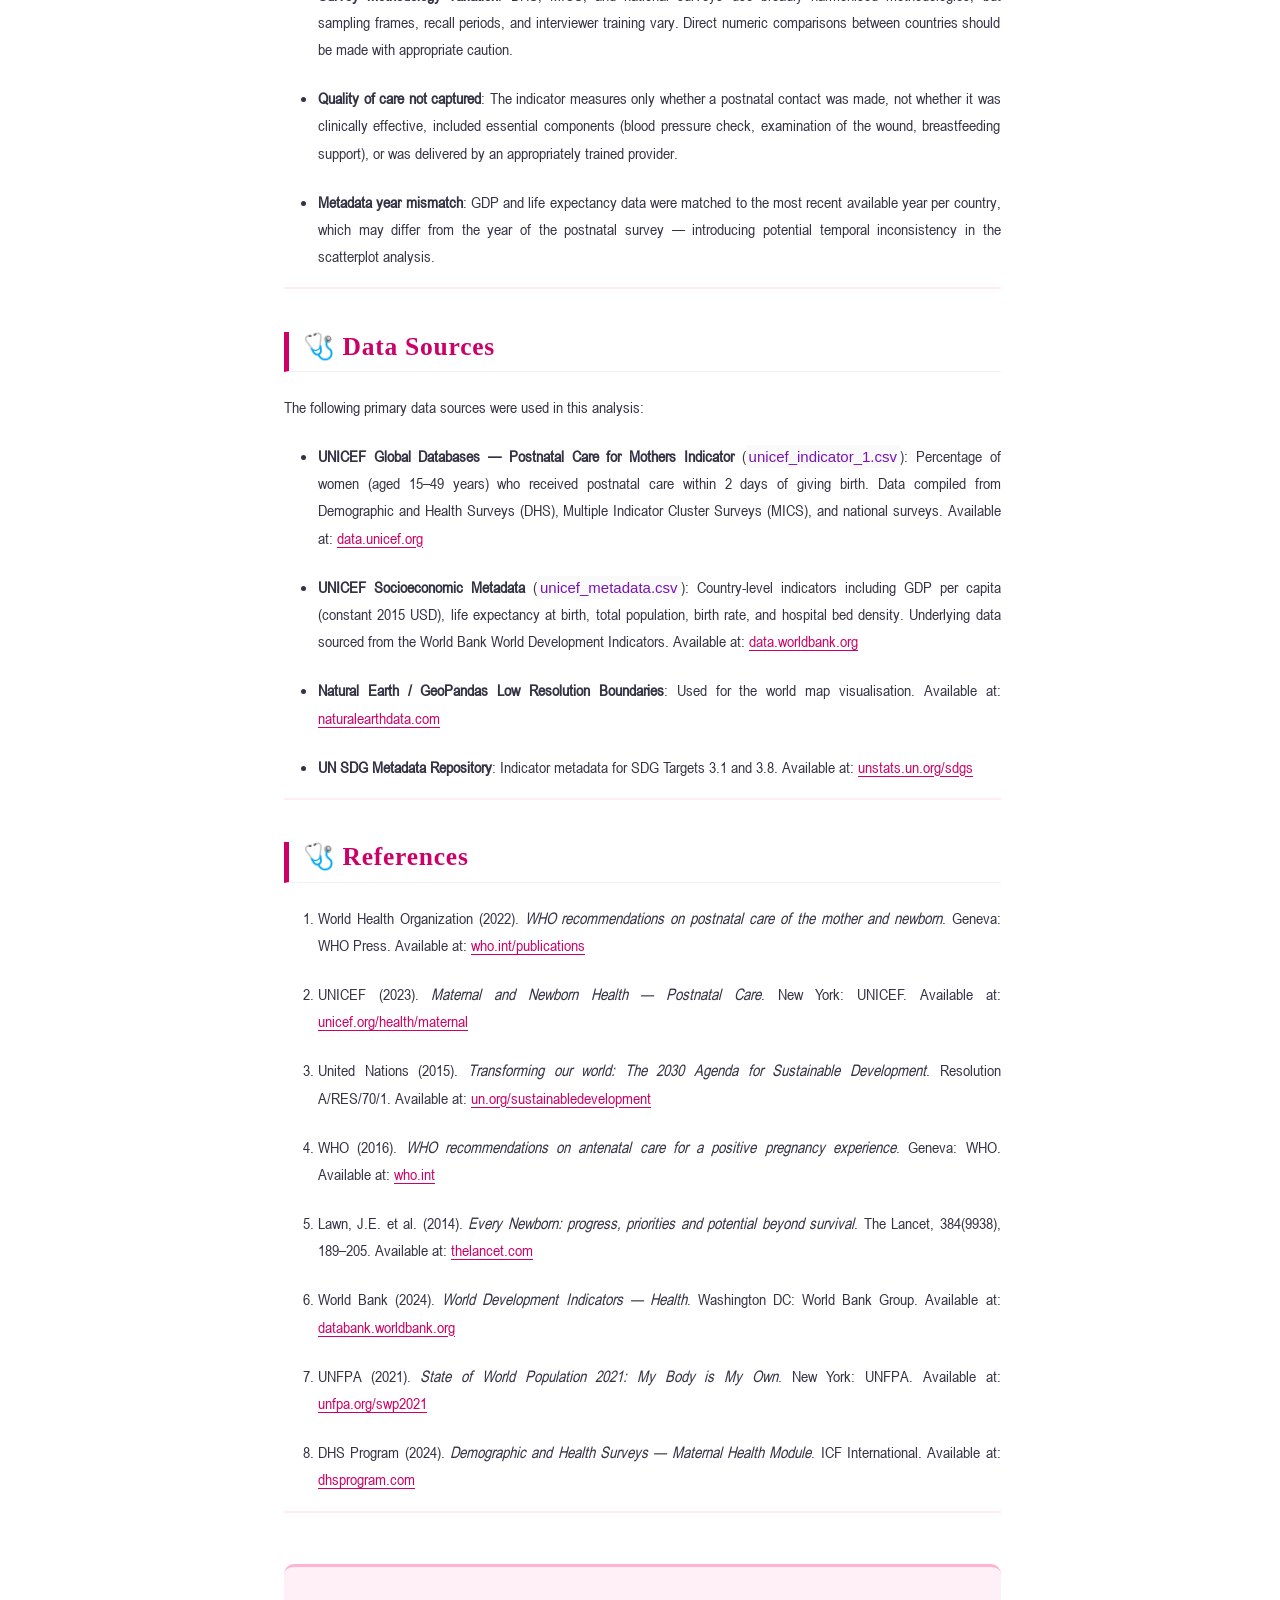
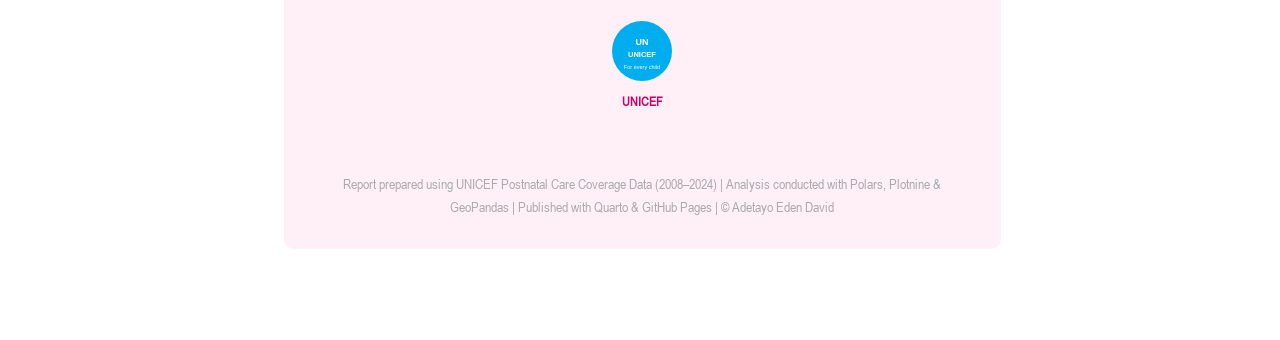
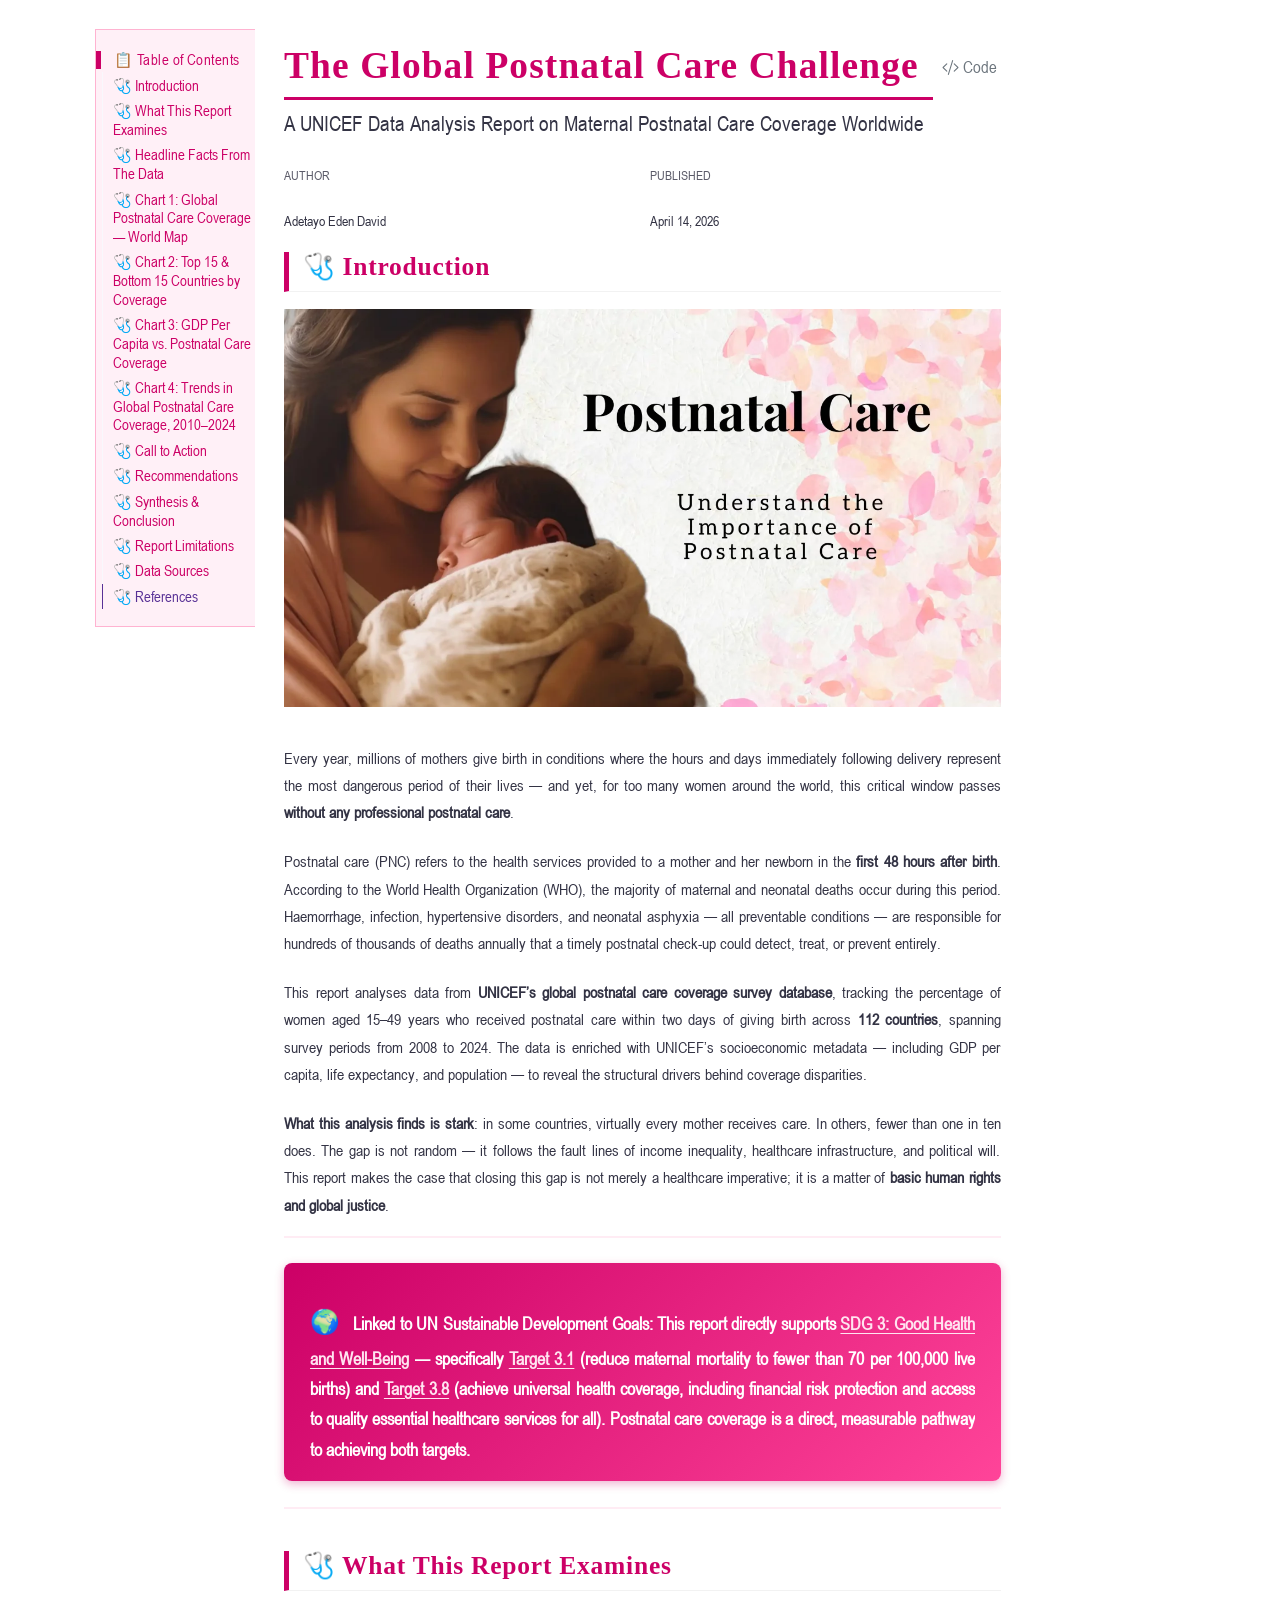
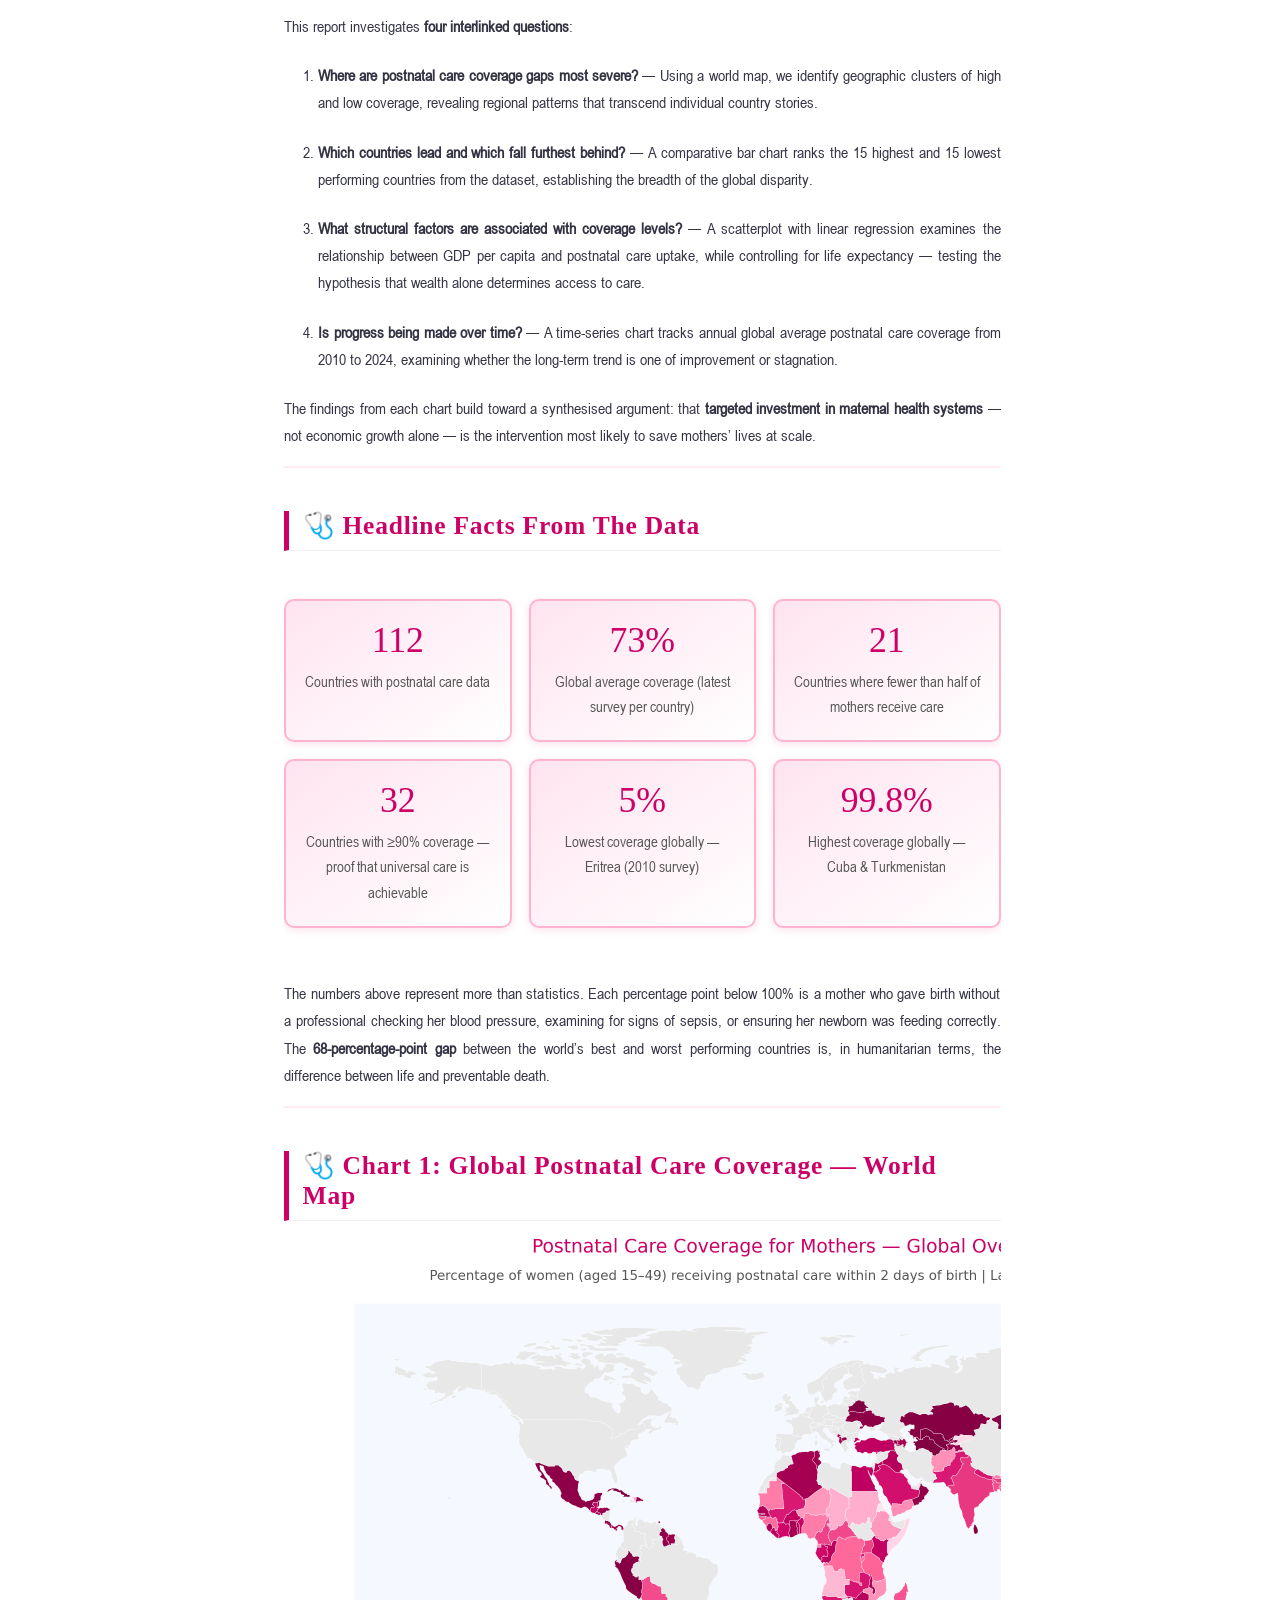
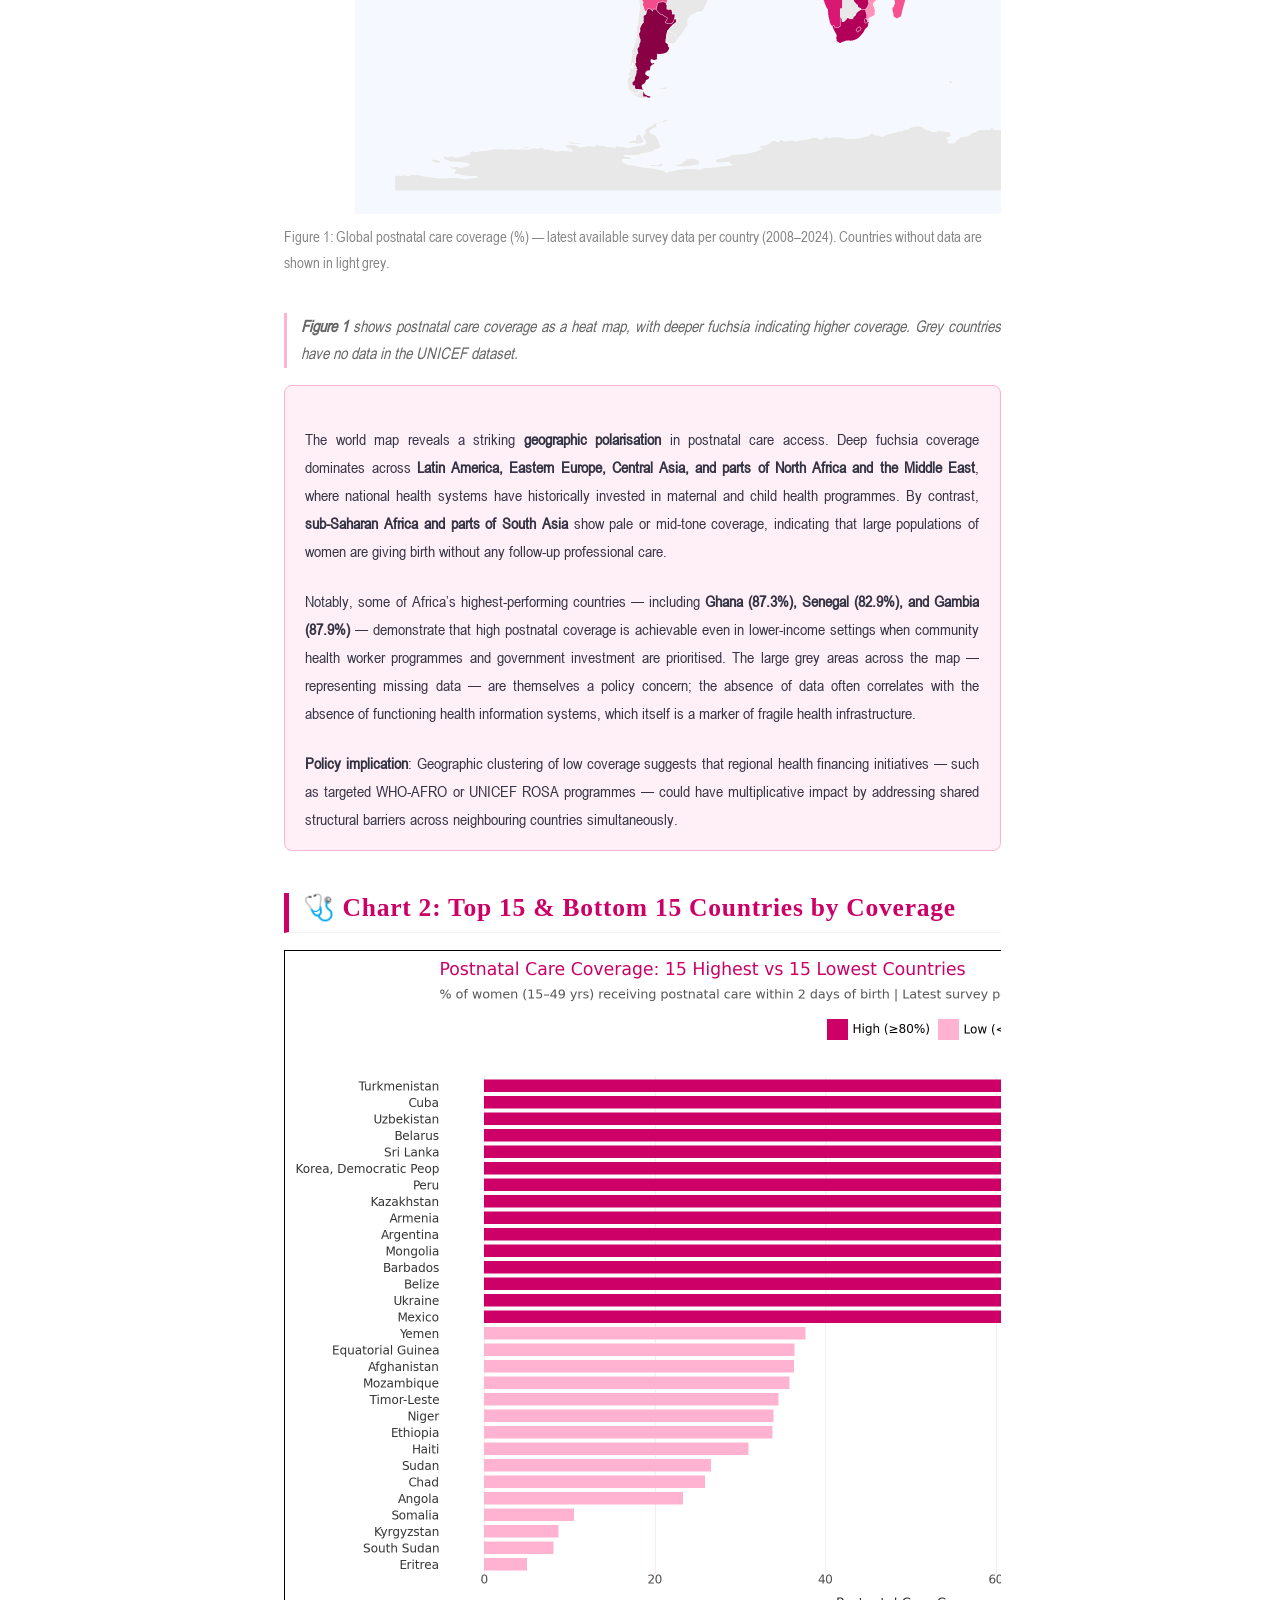
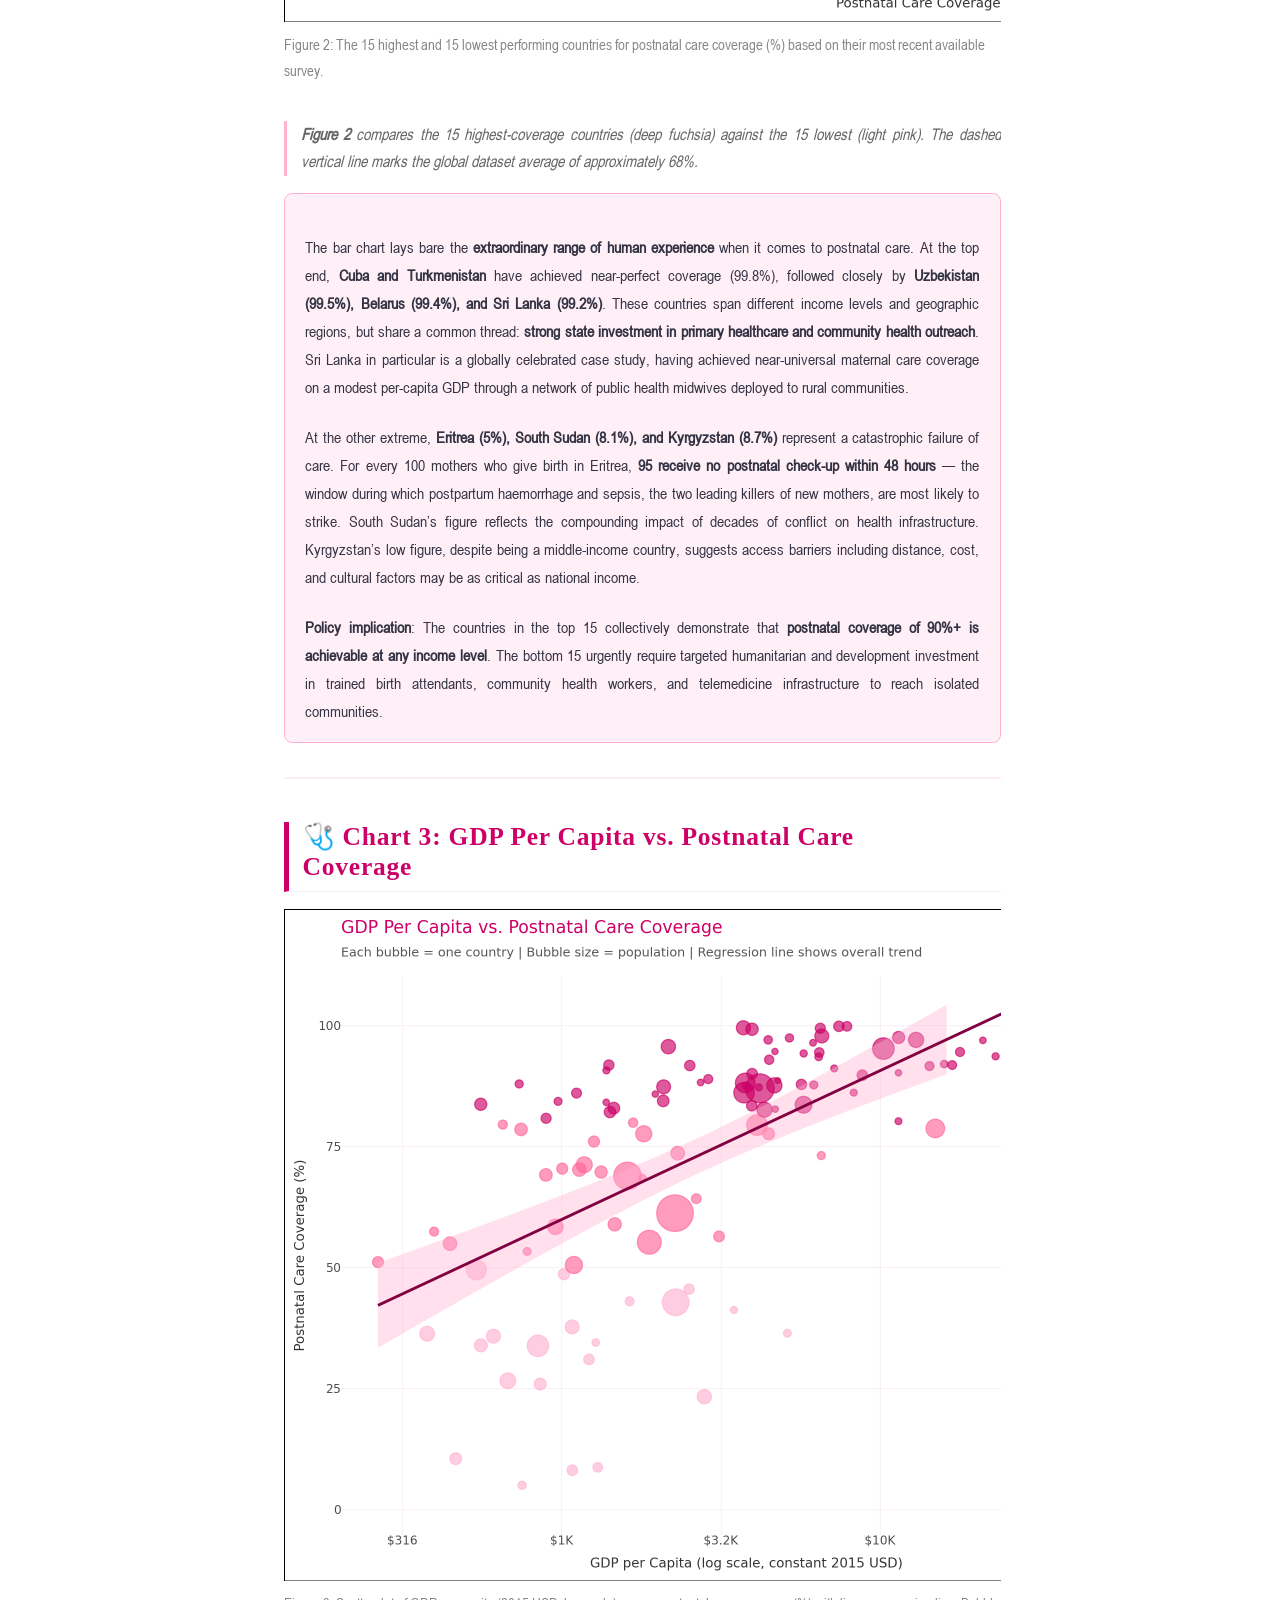
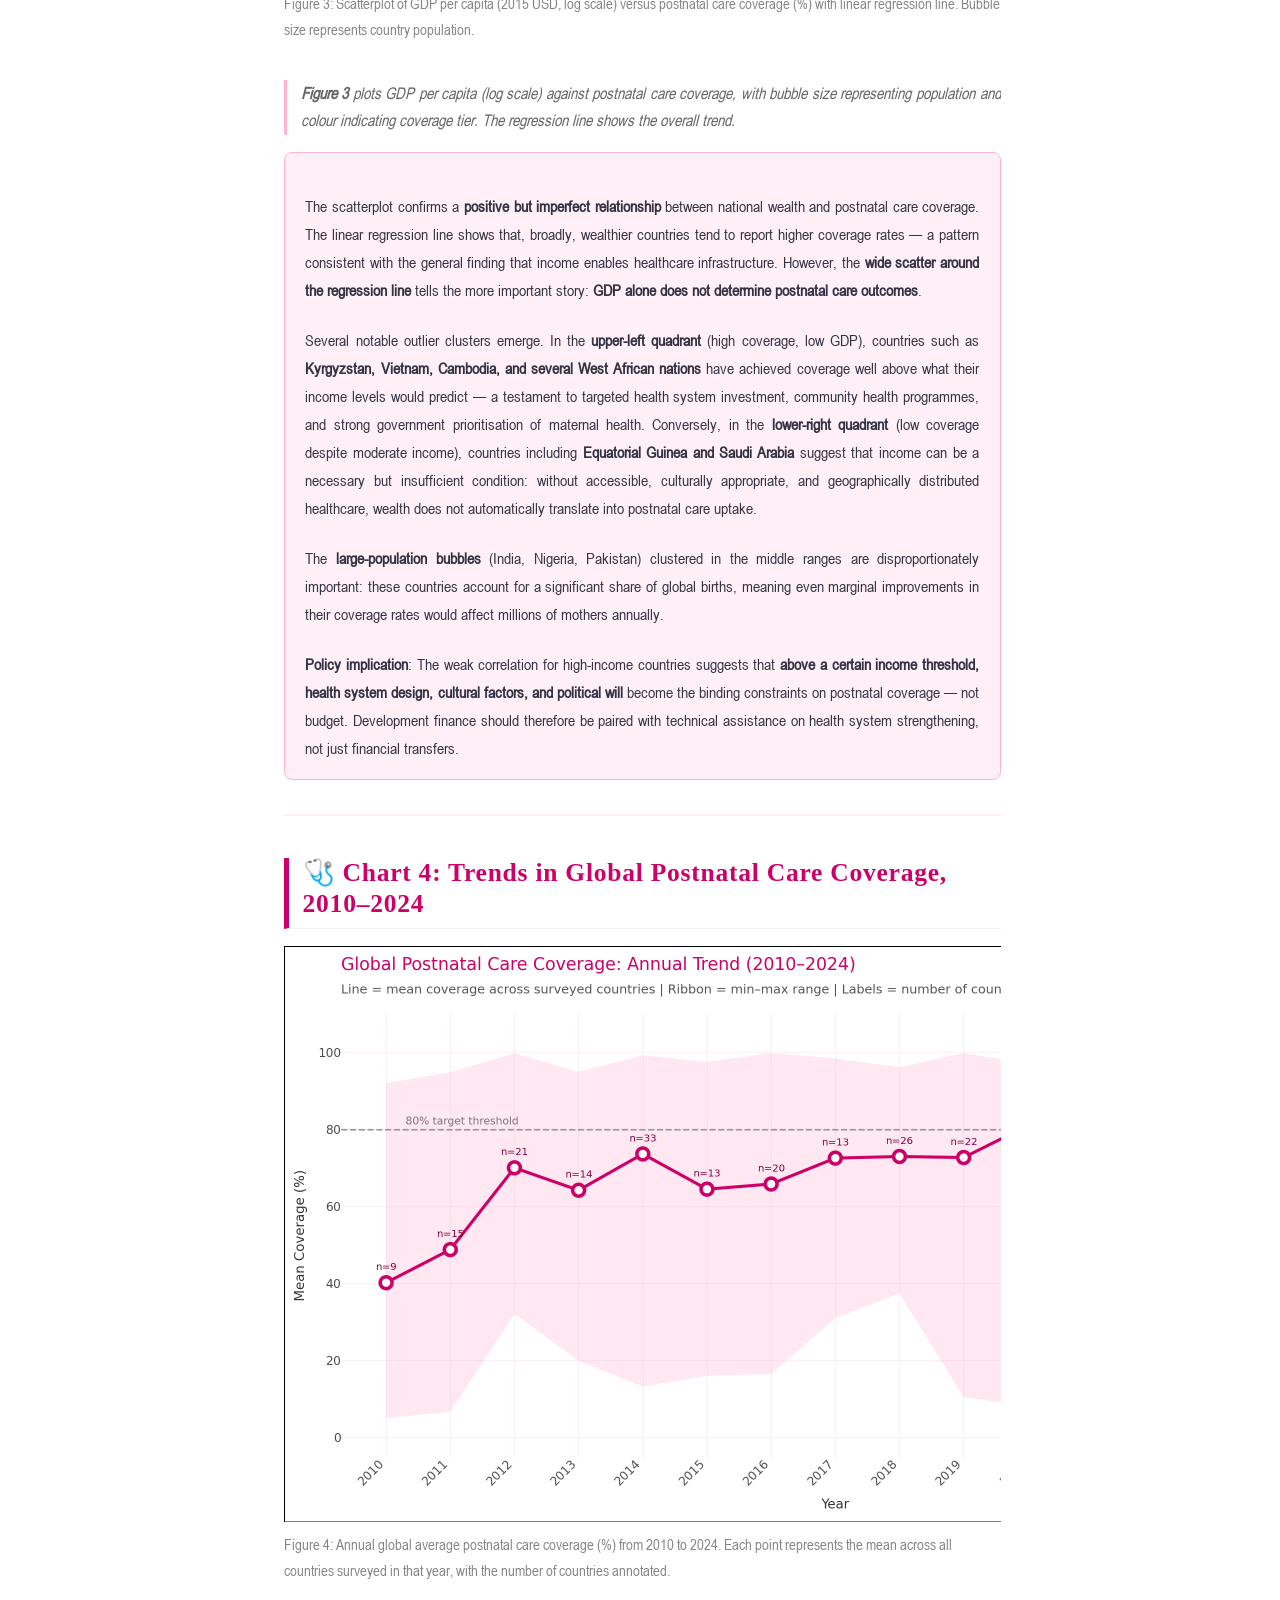
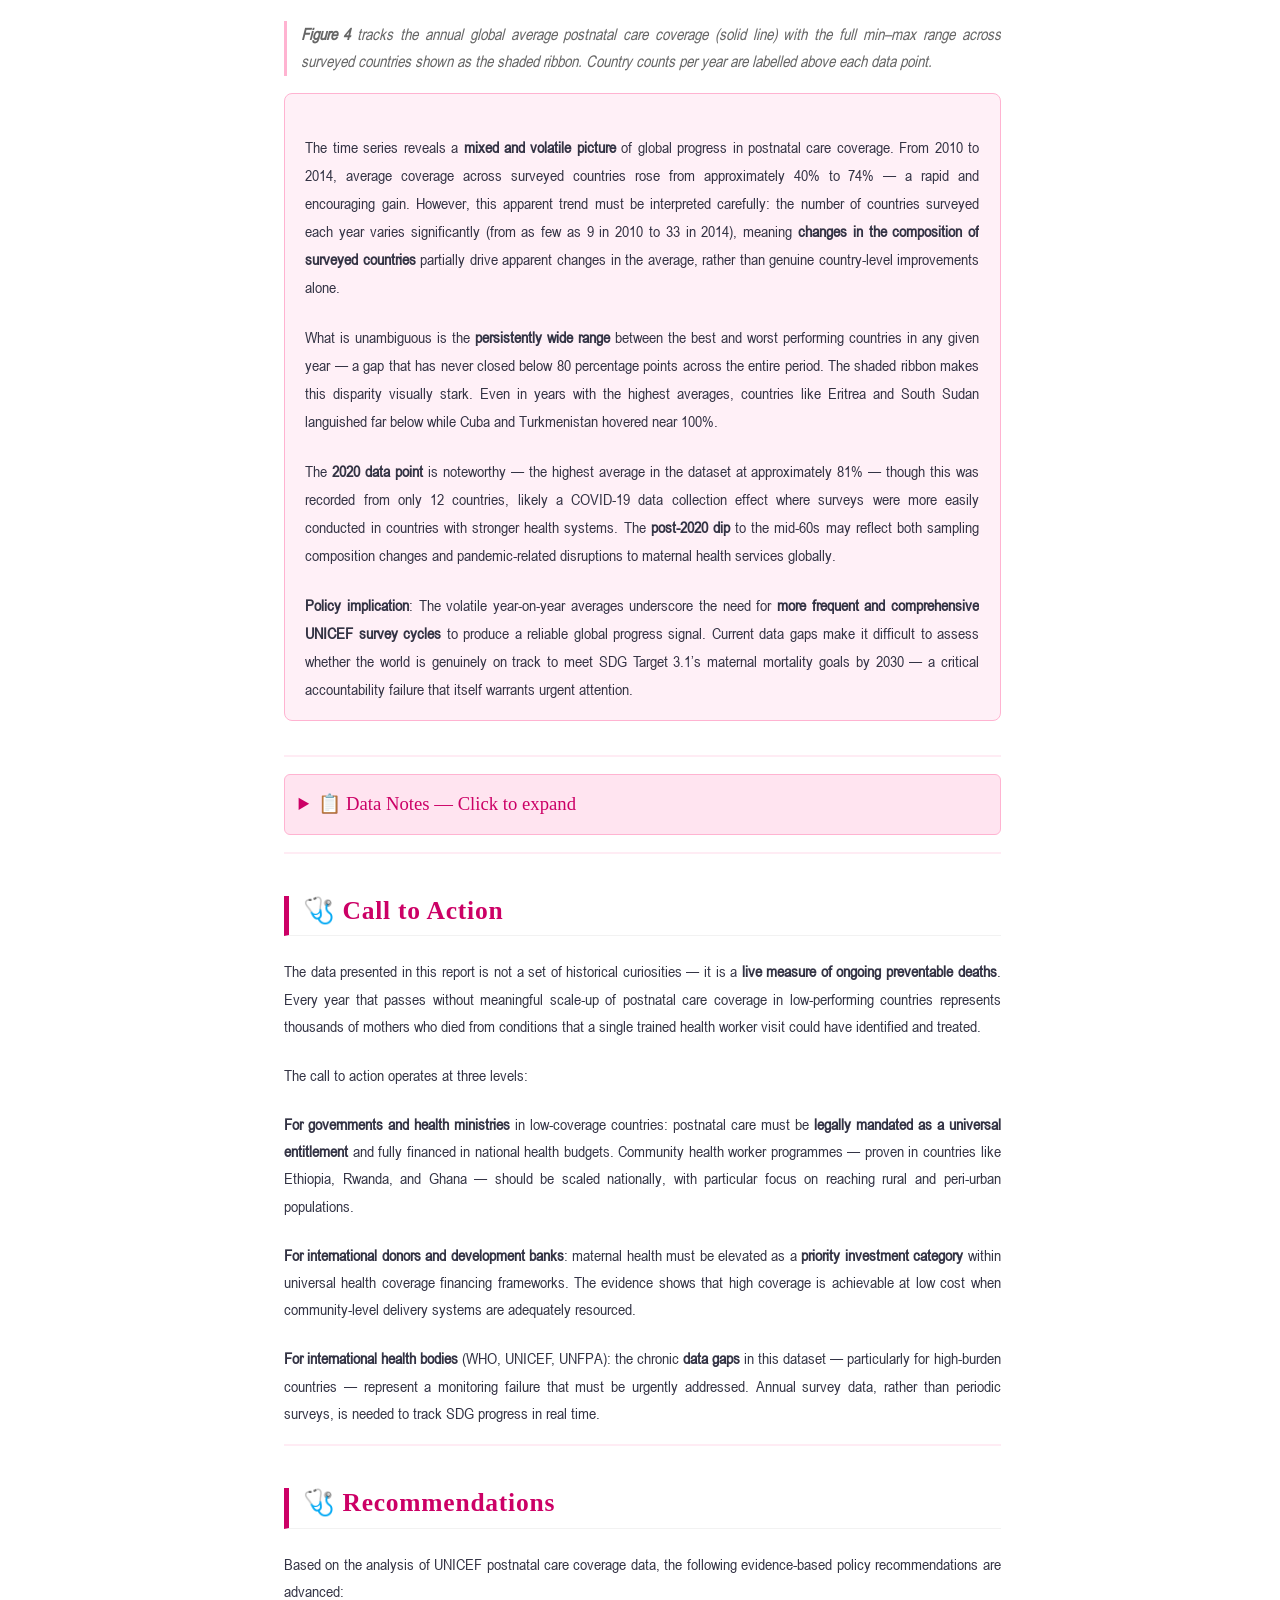
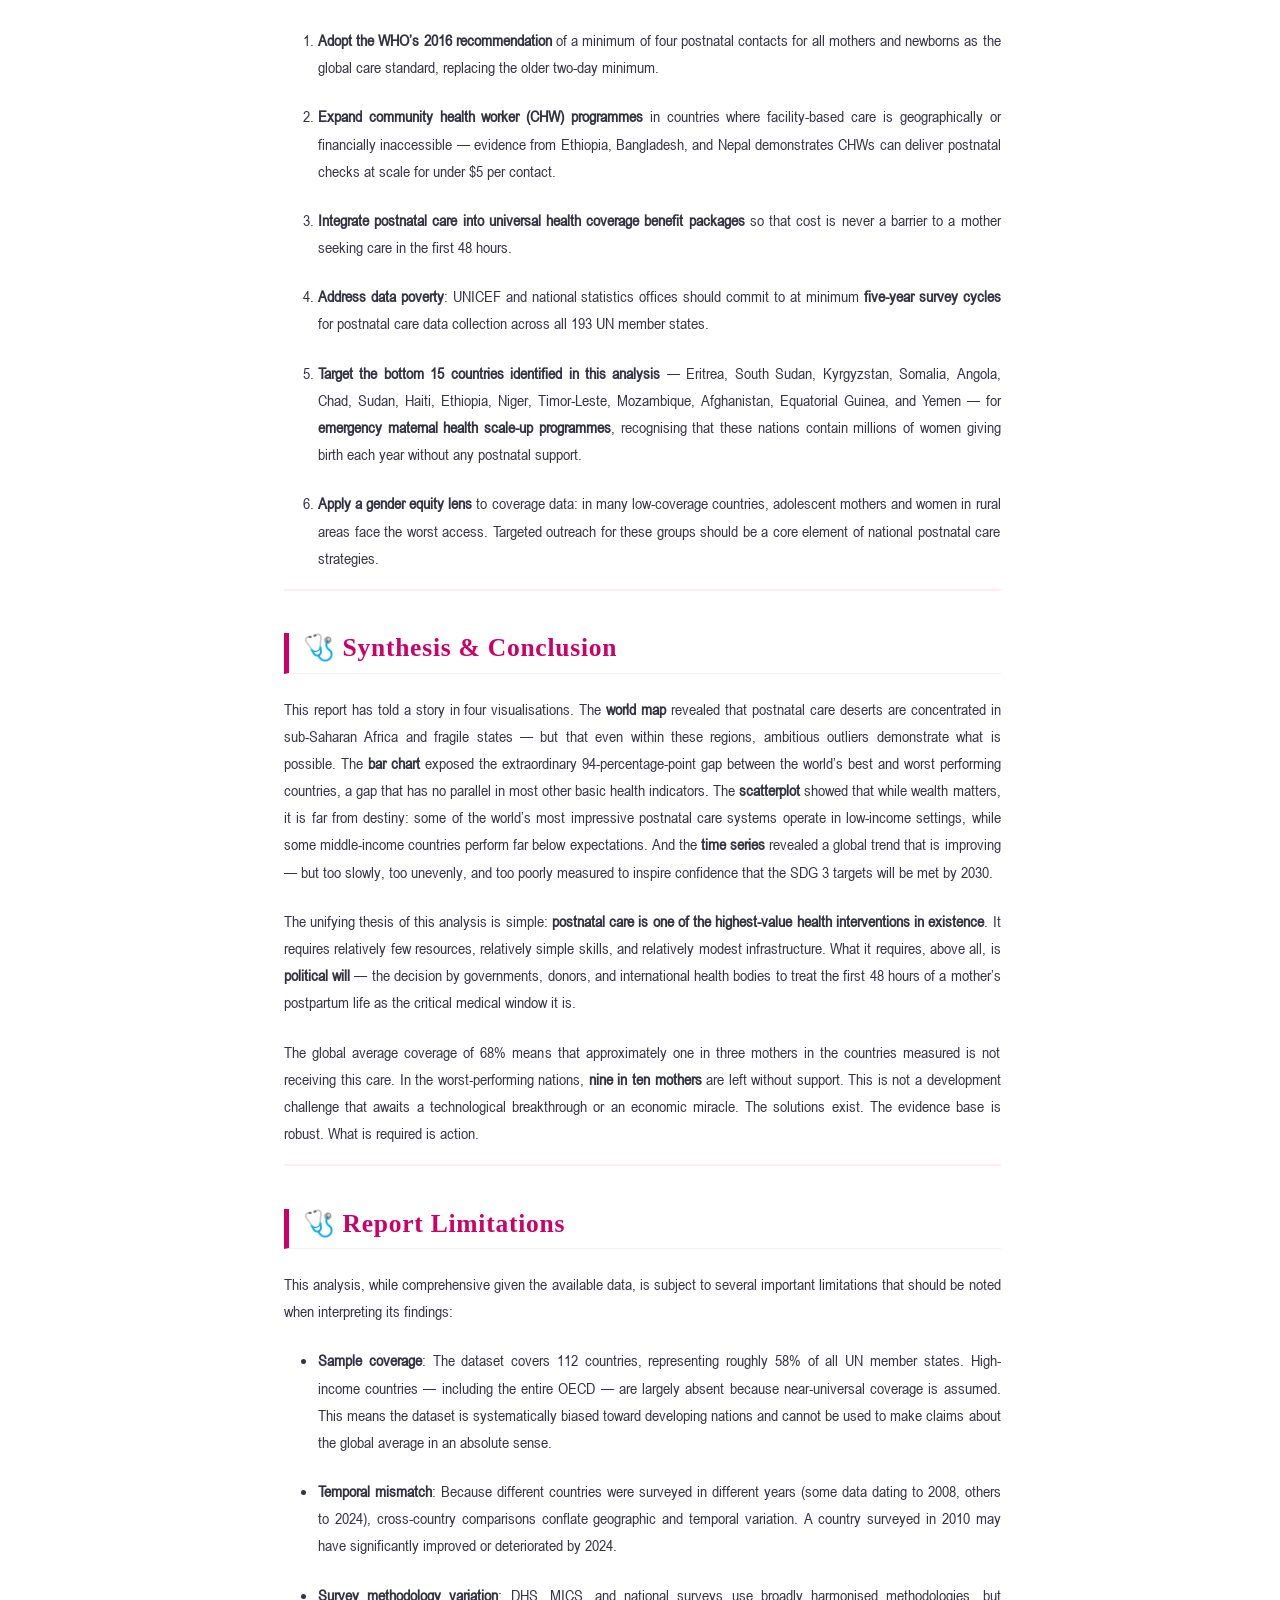
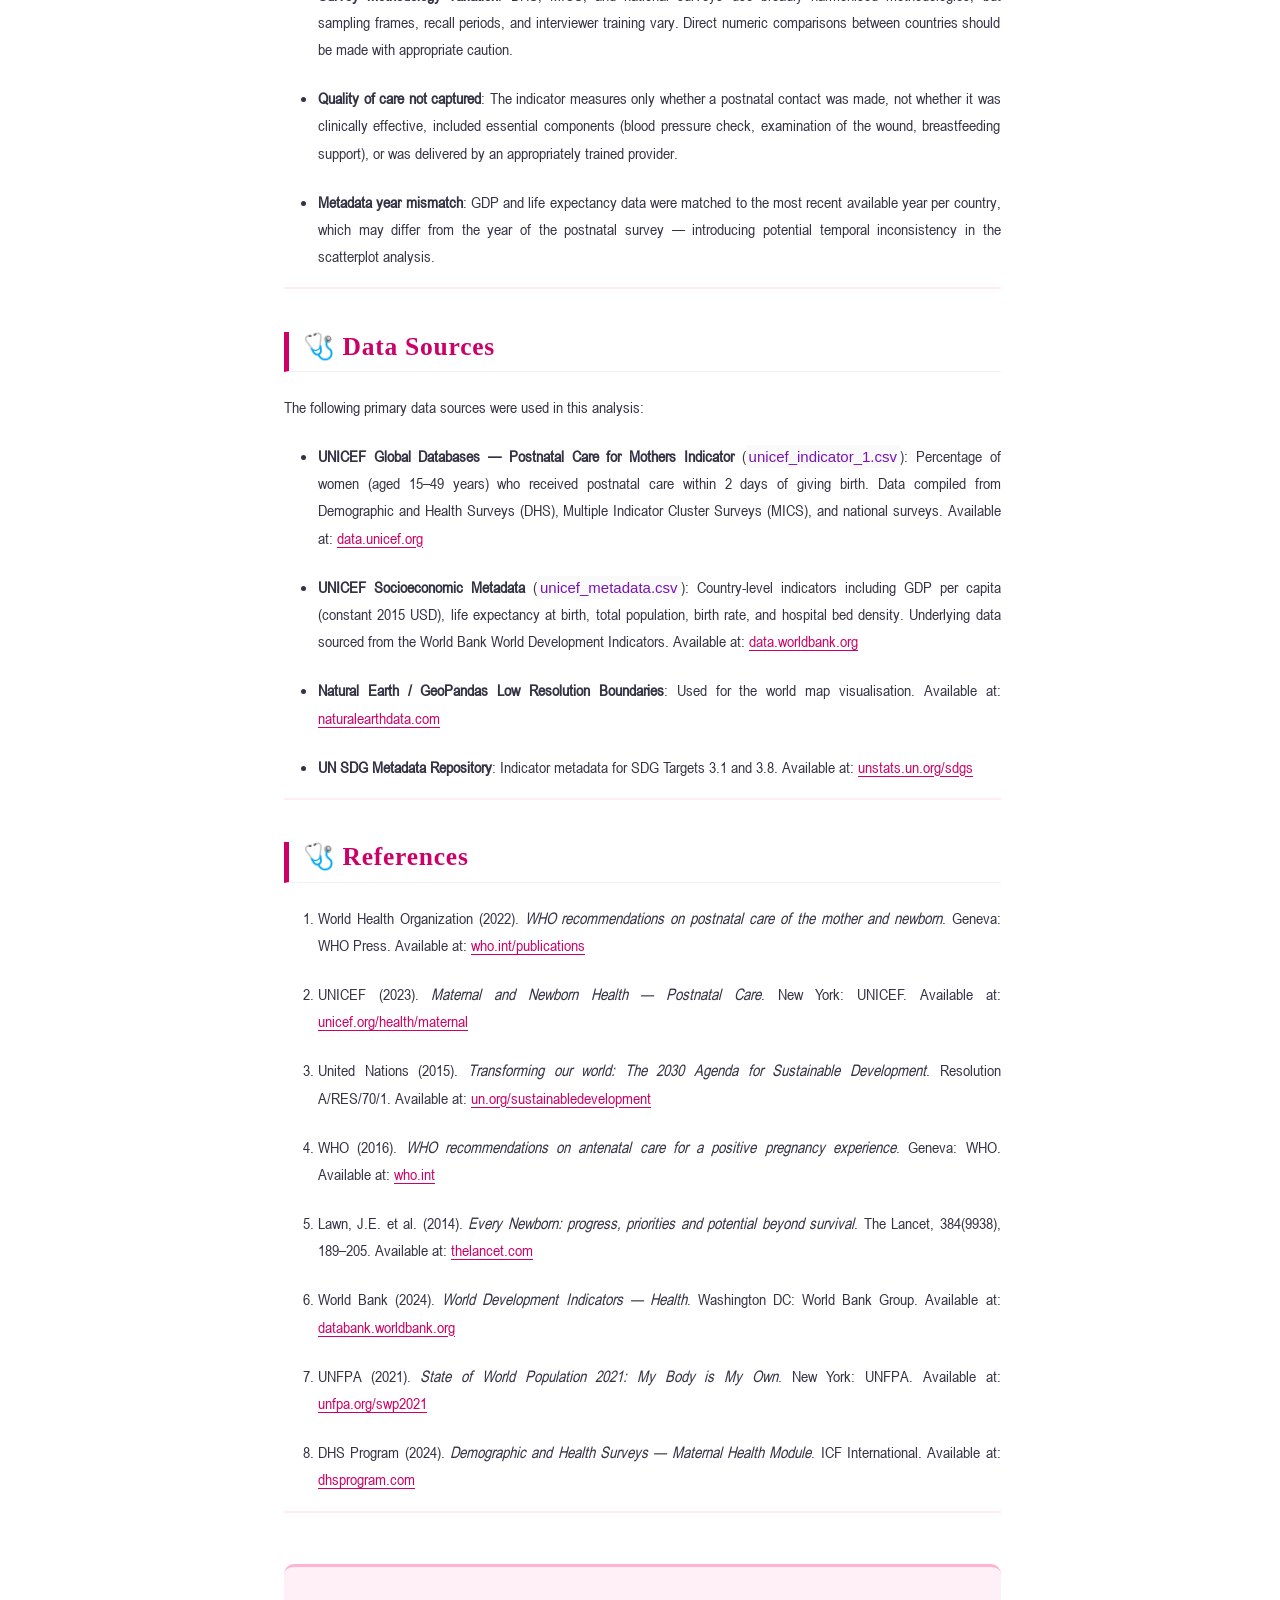
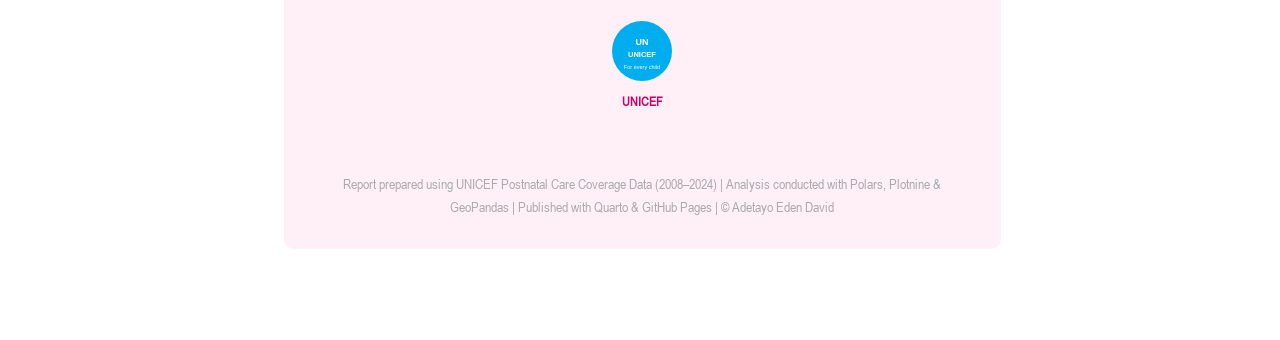
